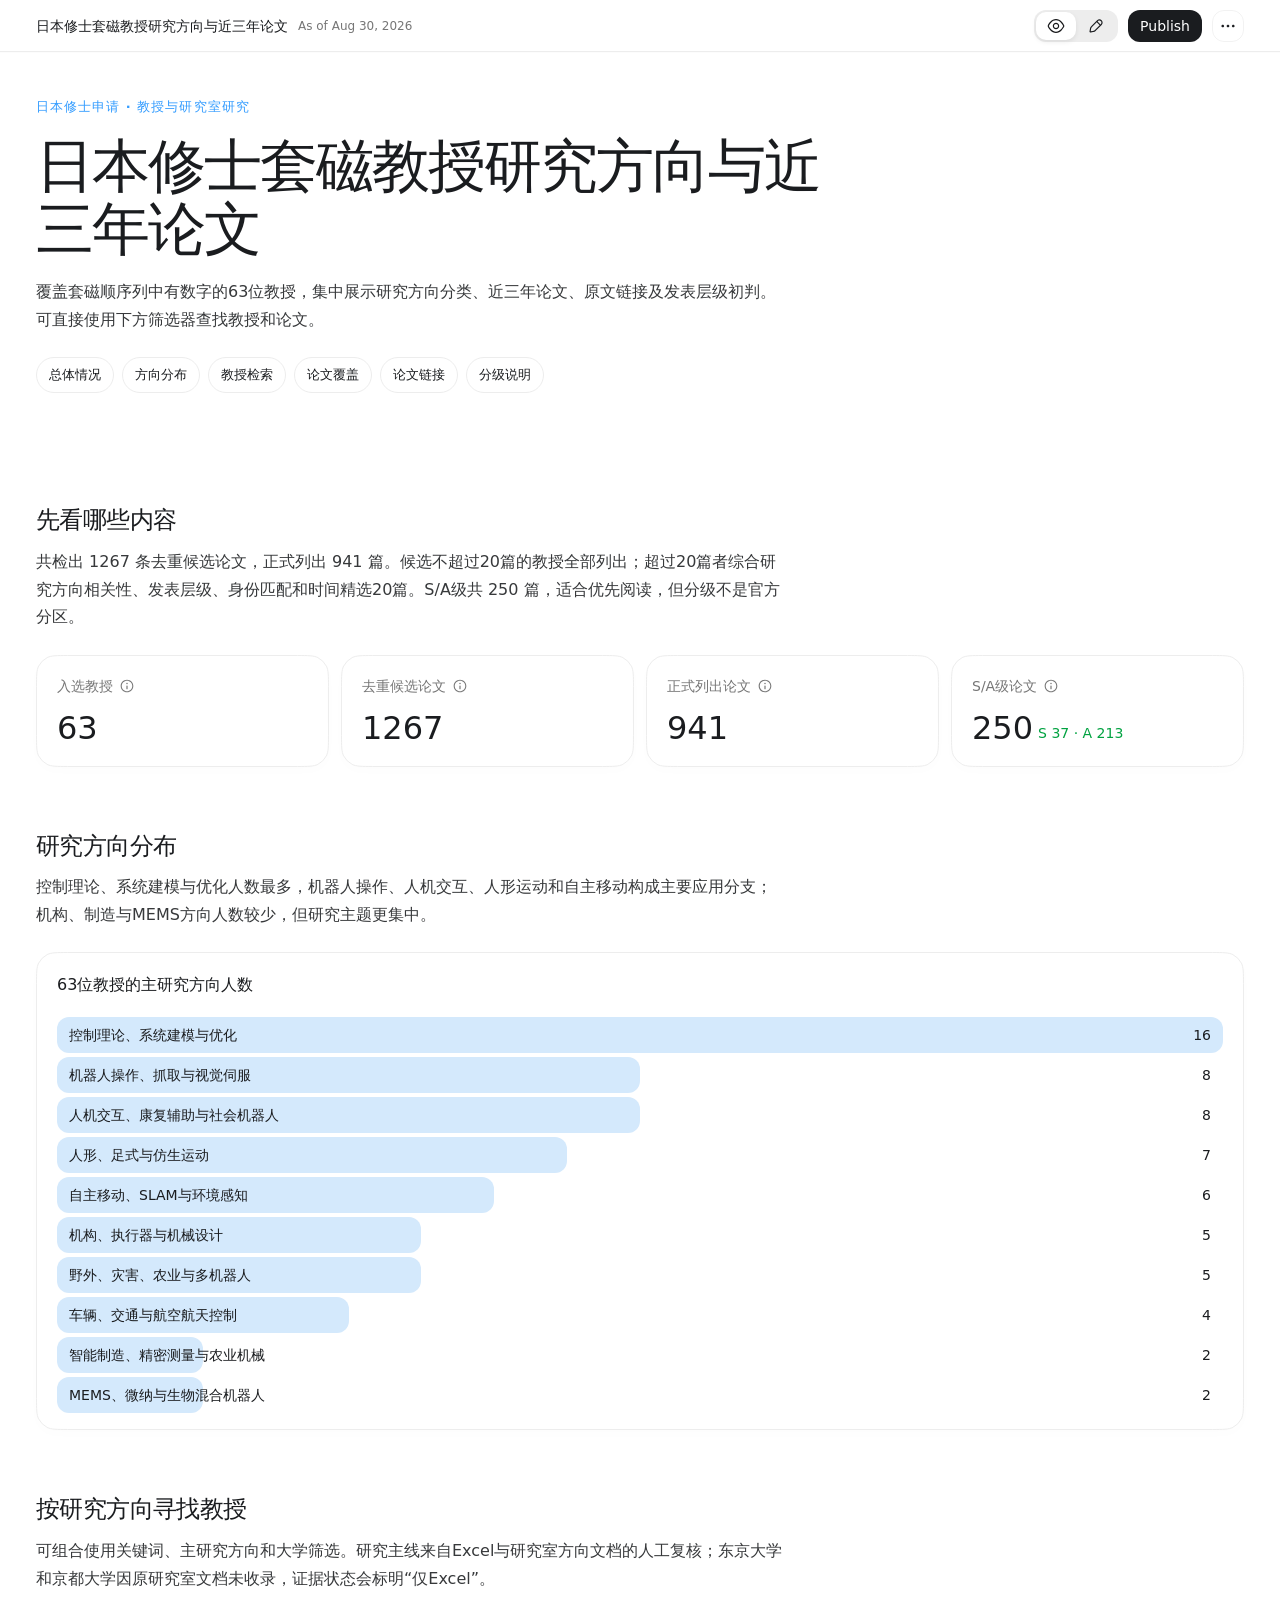
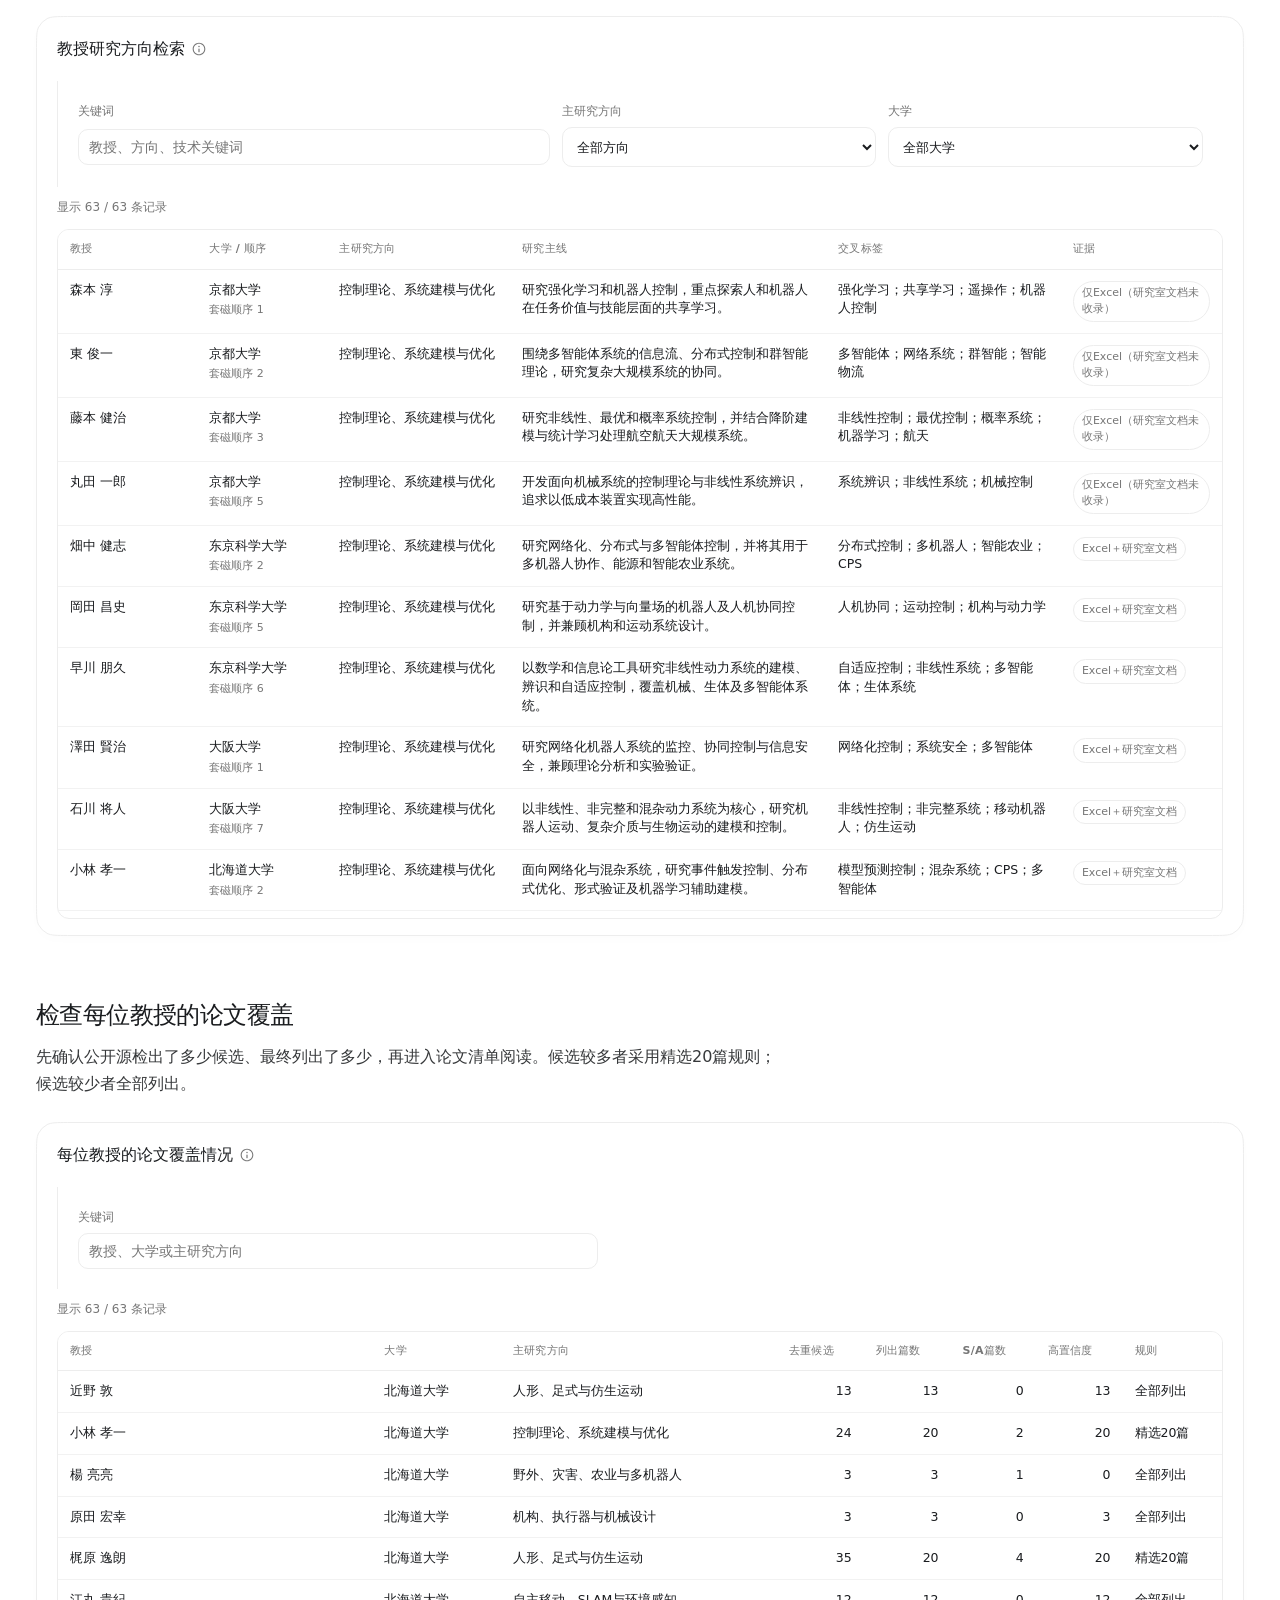
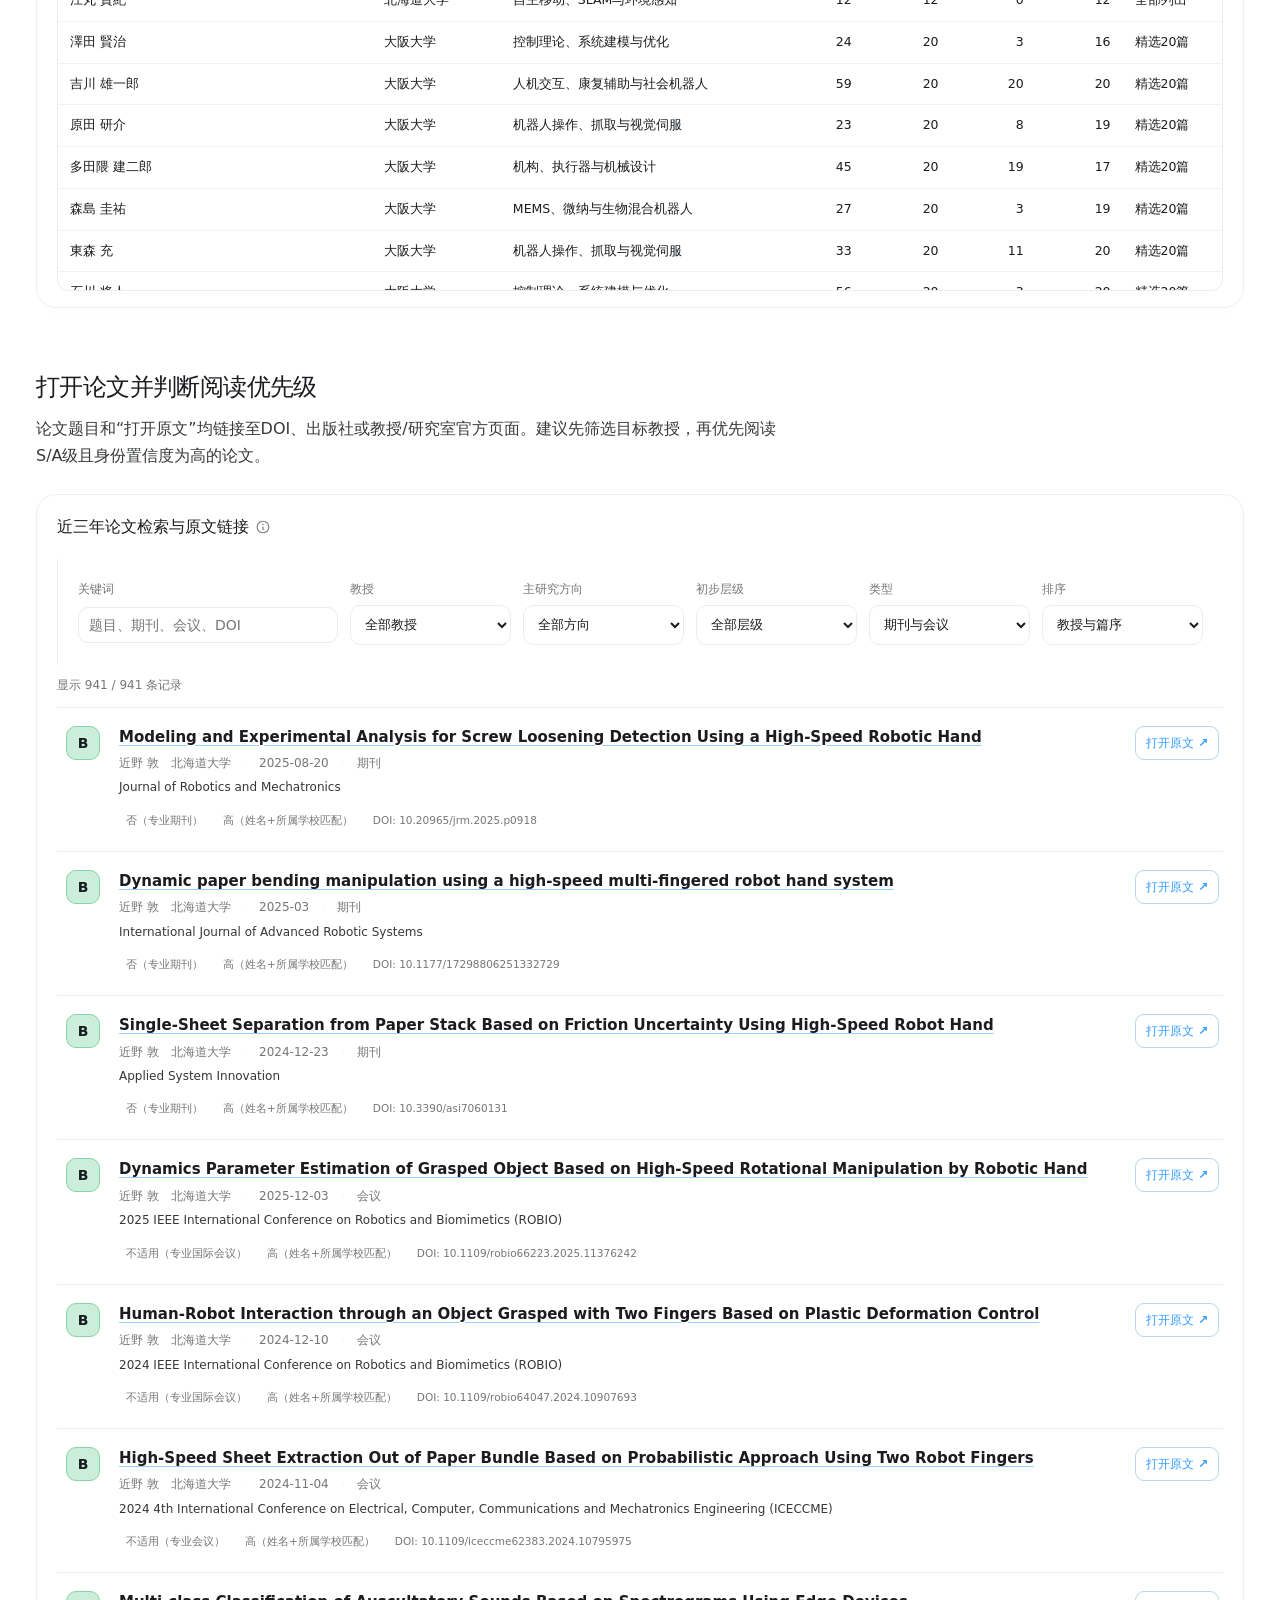
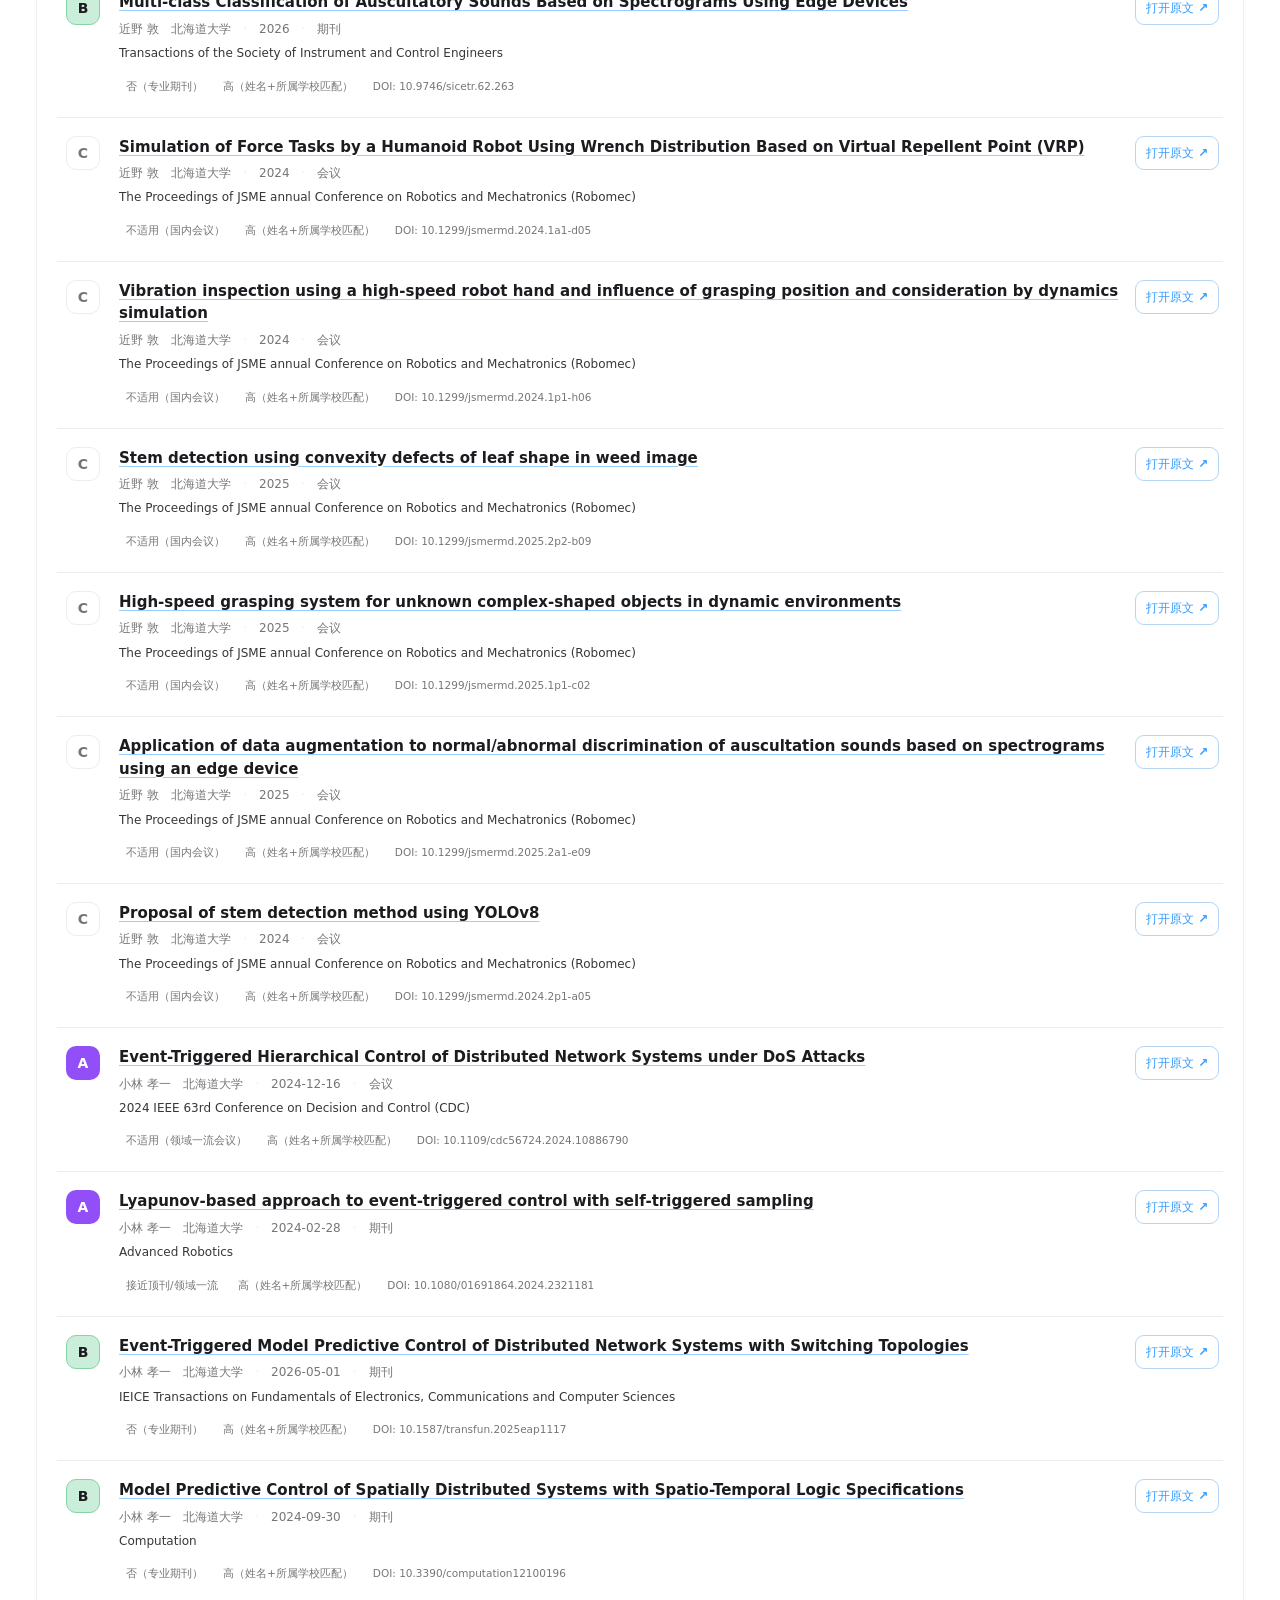
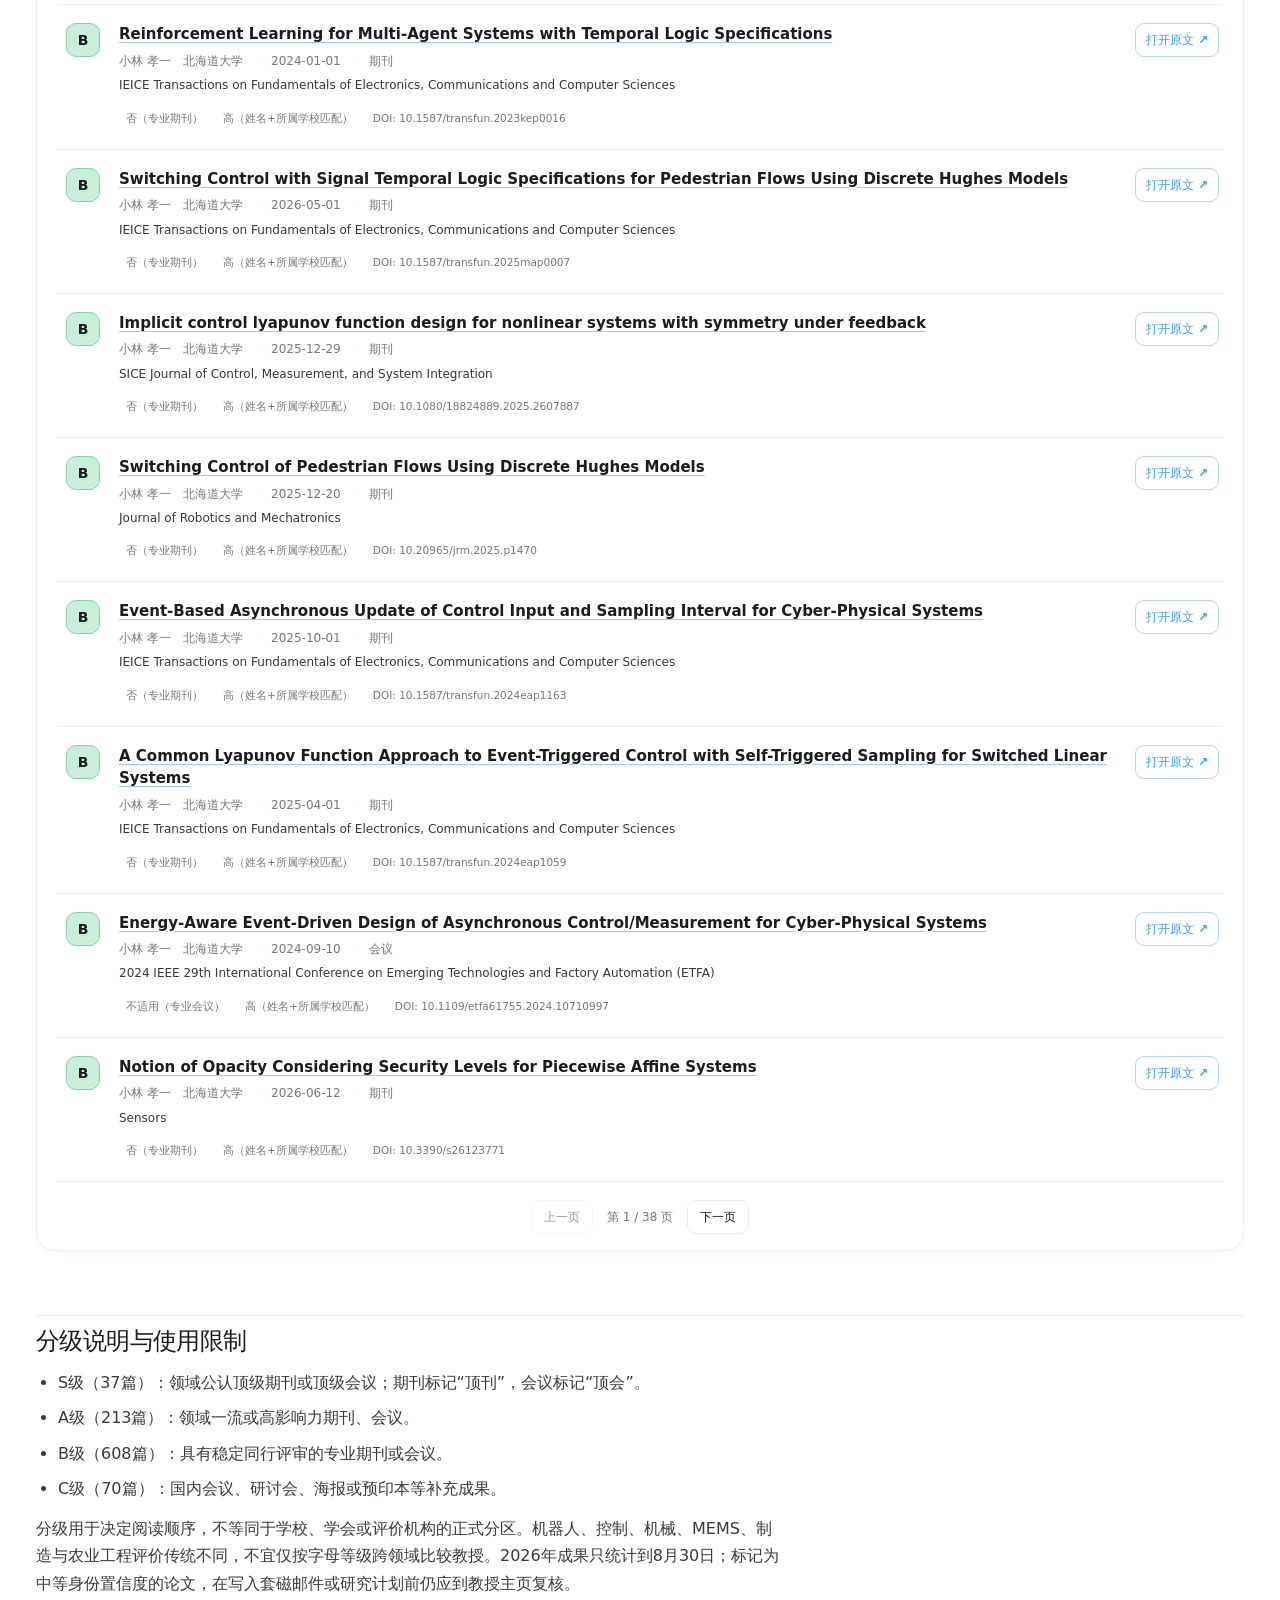
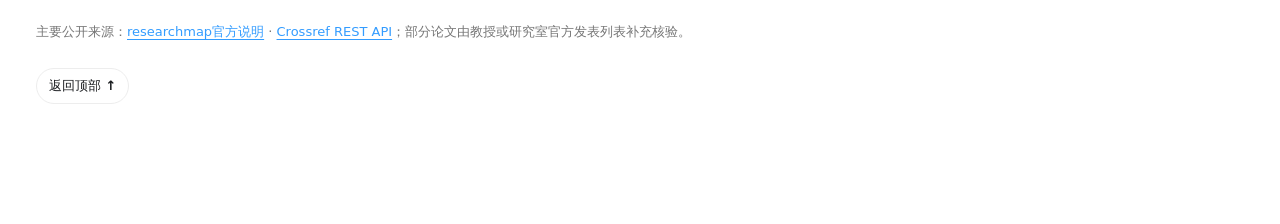
==== site/index.html @ 0b1322d3 "Remove Ask ChatGPT from report top bar" ====
<!doctype html>
<html lang="en">
  <head>
    <meta charset="utf-8" />
    <meta name="viewport" content="width=device-width, initial-scale=1" />
    <meta name="color-scheme" content="light dark" />
    <title>Data app</title>
    <script type="module" crossorigin>var e=Object.create,t=Object.defineProperty,n=Object.getOwnPropertyDescriptor,r=Object.getOwnPropertyNames,i=Object.getPrototypeOf,a=Object.prototype.hasOwnProperty,o=(e,t)=>()=>(t||(e((t={exports:{}}).exports,t),e=null),t.exports),s=(e,n)=>{let r={};for(var i in e)t(r,i,{get:e[i],enumerable:!0});return n||t(r,Symbol.toStringTag,{value:`Module`}),r},c=(e,i,o,s)=>{if(i&&typeof i==`object`||typeof i==`function`)for(var c=r(i),l=0,u=c.length,d;l<u;l++)d=c[l],!a.call(e,d)&&d!==o&&t(e,d,{get:(e=>i[e]).bind(null,d),enumerable:!(s=n(i,d))||s.enumerable});return e},l=(n,r,a)=>(a=n==null?{}:e(i(n)),c(r||!n||!n.__esModule?t(a,`default`,{value:n,enumerable:!0}):a,n));(function(){let e=document.createElement(`link`).relList;if(e&&e.supports&&e.supports(`modulepreload`))return;for(let e of document.querySelectorAll(`link[rel="modulepreload"]`))n(e);new MutationObserver(e=>{for(let t of e)if(t.type===`childList`)for(let e of t.addedNodes)e.tagName===`LINK`&&e.rel===`modulepreload`&&n(e)}).observe(document,{childList:!0,subtree:!0});function t(e){let t={};return e.integrity&&(t.integrity=e.integrity),e.referrerPolicy&&(t.referrerPolicy=e.referrerPolicy),e.crossOrigin===`use-credentials`?t.credentials=`include`:e.crossOrigin===`anonymous`?t.credentials=`omit`:t.credentials=`same-origin`,t}function n(e){if(e.ep)return;e.ep=!0;let n=t(e);fetch(e.href,n)}})();var u=o((e=>{var t=Symbol.for(`react.transitional.element`),n=Symbol.for(`react.portal`),r=Symbol.for(`react.fragment`),i=Symbol.for(`react.strict_mode`),a=Symbol.for(`react.profiler`),o=Symbol.for(`react.consumer`),s=Symbol.for(`react.context`),c=Symbol.for(`react.forward_ref`),l=Symbol.for(`react.suspense`),u=Symbol.for(`react.memo`),d=Symbol.for(`react.lazy`),f=Symbol.for(`react.activity`),p=Symbol.iterator;function m(e){return typeof e!=`object`||!e?null:(e=p&&e[p]||e[`@@iterator`],typeof e==`function`?e:null)}var h={isMounted:function(){return!1},enqueueForceUpdate:function(){},enqueueReplaceState:function(){},enqueueSetState:function(){}},g=Object.assign,_={};function v(e,t,n){this.props=e,this.context=t,this.refs=_,this.updater=n||h}v.prototype.isReactComponent={},v.prototype.setState=function(e,t){if(typeof e!=`object`&&typeof e!=`function`&&e!=null)throw Error(`takes an object of state variables to update or a function which returns an object of state variables.`);this.updater.enqueueSetState(this,e,t,`setState`)},v.prototype.forceUpdate=function(e){this.updater.enqueueForceUpdate(this,e,`forceUpdate`)};function y(){}y.prototype=v.prototype;function b(e,t,n){this.props=e,this.context=t,this.refs=_,this.updater=n||h}var x=b.prototype=new y;x.constructor=b,g(x,v.prototype),x.isPureReactComponent=!0;var S=Array.isArray;function C(){}var w={H:null,A:null,T:null,S:null},T=Object.prototype.hasOwnProperty;function E(e,n,r){var i=r.ref;return{$$typeof:t,type:e,key:n,ref:i===void 0?null:i,props:r}}function D(e,t){return E(e.type,t,e.props)}function O(e){return typeof e==`object`&&!!e&&e.$$typeof===t}function k(e){var t={"=":`=0`,":":`=2`};return`$`+e.replace(/[=:]/g,function(e){return t[e]})}var A=/\/+/g;function j(e,t){return typeof e==`object`&&e&&e.key!=null?k(``+e.key):t.toString(36)}function M(e){switch(e.status){case`fulfilled`:return e.value;case`rejected`:throw e.reason;default:switch(typeof e.status==`string`?e.then(C,C):(e.status=`pending`,e.then(function(t){e.status===`pending`&&(e.status=`fulfilled`,e.value=t)},function(t){e.status===`pending`&&(e.status=`rejected`,e.reason=t)})),e.status){case`fulfilled`:return e.value;case`rejected`:throw e.reason}}throw e}function N(e,r,i,a,o){var s=typeof e;(s===`undefined`||s===`boolean`)&&(e=null);var c=!1;if(e===null)c=!0;else switch(s){case`bigint`:case`string`:case`number`:c=!0;break;case`object`:switch(e.$$typeof){case t:case n:c=!0;break;case d:return c=e._init,N(c(e._payload),r,i,a,o)}}if(c)return o=o(e),c=a===``?`.`+j(e,0):a,S(o)?(i=``,c!=null&&(i=c.replace(A,`$&/`)+`/`),N(o,r,i,``,function(e){return e})):o!=null&&(O(o)&&(o=D(o,i+(o.key==null||e&&e.key===o.key?``:(``+o.key).replace(A,`$&/`)+`/`)+c)),r.push(o)),1;c=0;var l=a===``?`.`:a+`:`;if(S(e))for(var u=0;u<e.length;u++)a=e[u],s=l+j(a,u),c+=N(a,r,i,s,o);else if(u=m(e),typeof u==`function`)for(e=u.call(e),u=0;!(a=e.next()).done;)a=a.value,s=l+j(a,u++),c+=N(a,r,i,s,o);else if(s===`object`){if(typeof e.then==`function`)return N(M(e),r,i,a,o);throw r=String(e),Error(`Objects are not valid as a React child (found: `+(r===`[object Object]`?`object with keys {`+Object.keys(e).join(`, `)+`}`:r)+`). If you meant to render a collection of children, use an array instead.`)}return c}function P(e,t,n){if(e==null)return e;var r=[],i=0;return N(e,r,``,``,function(e){return t.call(n,e,i++)}),r}function F(e){if(e._status===-1){var t=e._result;t=t(),t.then(function(t){(e._status===0||e._status===-1)&&(e._status=1,e._result=t)},function(t){(e._status===0||e._status===-1)&&(e._status=2,e._result=t)}),e._status===-1&&(e._status=0,e._result=t)}if(e._status===1)return e._result.default;throw e._result}var I=typeof reportError==`function`?reportError:function(e){if(typeof window==`object`&&typeof window.ErrorEvent==`function`){var t=new window.ErrorEvent(`error`,{bubbles:!0,cancelable:!0,message:typeof e==`object`&&e&&typeof e.message==`string`?String(e.message):String(e),error:e});if(!window.dispatchEvent(t))return}else if(typeof process==`object`&&typeof process.emit==`function`){process.emit(`uncaughtException`,e);return}console.error(e)},L={map:P,forEach:function(e,t,n){P(e,function(){t.apply(this,arguments)},n)},count:function(e){var t=0;return P(e,function(){t++}),t},toArray:function(e){return P(e,function(e){return e})||[]},only:function(e){if(!O(e))throw Error(`React.Children.only expected to receive a single React element child.`);return e}};e.Activity=f,e.Children=L,e.Component=v,e.Fragment=r,e.Profiler=a,e.PureComponent=b,e.StrictMode=i,e.Suspense=l,e.__CLIENT_INTERNALS_DO_NOT_USE_OR_WARN_USERS_THEY_CANNOT_UPGRADE=w,e.__COMPILER_RUNTIME={__proto__:null,c:function(e){return w.H.useMemoCache(e)}},e.cache=function(e){return function(){return e.apply(null,arguments)}},e.cacheSignal=function(){return null},e.cloneElement=function(e,t,n){if(e==null)throw Error(`The argument must be a React element, but you passed `+e+`.`);var r=g({},e.props),i=e.key;if(t!=null)for(a in t.key!==void 0&&(i=``+t.key),t)!T.call(t,a)||a===`key`||a===`__self`||a===`__source`||a===`ref`&&t.ref===void 0||(r[a]=t[a]);var a=arguments.length-2;if(a===1)r.children=n;else if(1<a){for(var o=Array(a),s=0;s<a;s++)o[s]=arguments[s+2];r.children=o}return E(e.type,i,r)},e.createContext=function(e){return e={$$typeof:s,_currentValue:e,_currentValue2:e,_threadCount:0,Provider:null,Consumer:null},e.Provider=e,e.Consumer={$$typeof:o,_context:e},e},e.createElement=function(e,t,n){var r,i={},a=null;if(t!=null)for(r in t.key!==void 0&&(a=``+t.key),t)T.call(t,r)&&r!==`key`&&r!==`__self`&&r!==`__source`&&(i[r]=t[r]);var o=arguments.length-2;if(o===1)i.children=n;else if(1<o){for(var s=Array(o),c=0;c<o;c++)s[c]=arguments[c+2];i.children=s}if(e&&e.defaultProps)for(r in o=e.defaultProps,o)i[r]===void 0&&(i[r]=o[r]);return E(e,a,i)},e.createRef=function(){return{current:null}},e.forwardRef=function(e){return{$$typeof:c,render:e}},e.isValidElement=O,e.lazy=function(e){return{$$typeof:d,_payload:{_status:-1,_result:e},_init:F}},e.memo=function(e,t){return{$$typeof:u,type:e,compare:t===void 0?null:t}},e.startTransition=function(e){var t=w.T,n={};w.T=n;try{var r=e(),i=w.S;i!==null&&i(n,r),typeof r==`object`&&r&&typeof r.then==`function`&&r.then(C,I)}catch(e){I(e)}finally{t!==null&&n.types!==null&&(t.types=n.types),w.T=t}},e.unstable_useCacheRefresh=function(){return w.H.useCacheRefresh()},e.use=function(e){return w.H.use(e)},e.useActionState=function(e,t,n){return w.H.useActionState(e,t,n)},e.useCallback=function(e,t){return w.H.useCallback(e,t)},e.useContext=function(e){return w.H.useContext(e)},e.useDebugValue=function(){},e.useDeferredValue=function(e,t){return w.H.useDeferredValue(e,t)},e.useEffect=function(e,t){return w.H.useEffect(e,t)},e.useEffectEvent=function(e){return w.H.useEffectEvent(e)},e.useId=function(){return w.H.useId()},e.useImperativeHandle=function(e,t,n){return w.H.useImperativeHandle(e,t,n)},e.useInsertionEffect=function(e,t){return w.H.useInsertionEffect(e,t)},e.useLayoutEffect=function(e,t){return w.H.useLayoutEffect(e,t)},e.useMemo=function(e,t){return w.H.useMemo(e,t)},e.useOptimistic=function(e,t){return w.H.useOptimistic(e,t)},e.useReducer=function(e,t,n){return w.H.useReducer(e,t,n)},e.useRef=function(e){return w.H.useRef(e)},e.useState=function(e){return w.H.useState(e)},e.useSyncExternalStore=function(e,t,n){return w.H.useSyncExternalStore(e,t,n)},e.useTransition=function(){return w.H.useTransition()},e.version=`19.2.8`})),d=o(((e,t)=>{t.exports=u()})),f=o((e=>{function t(e,t){var n=e.length;e.push(t);a:for(;0<n;){var r=n-1>>>1,a=e[r];if(0<i(a,t))e[r]=t,e[n]=a,n=r;else break a}}function n(e){return e.length===0?null:e[0]}function r(e){if(e.length===0)return null;var t=e[0],n=e.pop();if(n!==t){e[0]=n;a:for(var r=0,a=e.length,o=a>>>1;r<o;){var s=2*(r+1)-1,c=e[s],l=s+1,u=e[l];if(0>i(c,n))l<a&&0>i(u,c)?(e[r]=u,e[l]=n,r=l):(e[r]=c,e[s]=n,r=s);else if(l<a&&0>i(u,n))e[r]=u,e[l]=n,r=l;else break a}}return t}function i(e,t){var n=e.sortIndex-t.sortIndex;return n===0?e.id-t.id:n}if(e.unstable_now=void 0,typeof performance==`object`&&typeof performance.now==`function`){var a=performance;e.unstable_now=function(){return a.now()}}else{var o=Date,s=o.now();e.unstable_now=function(){return o.now()-s}}var c=[],l=[],u=1,d=null,f=3,p=!1,m=!1,h=!1,g=!1,_=typeof setTimeout==`function`?setTimeout:null,v=typeof clearTimeout==`function`?clearTimeout:null,y=typeof setImmediate<`u`?setImmediate:null;function b(e){for(var i=n(l);i!==null;){if(i.callback===null)r(l);else if(i.startTime<=e)r(l),i.sortIndex=i.expirationTime,t(c,i);else break;i=n(l)}}function x(e){if(h=!1,b(e),!m)if(n(c)!==null)m=!0,S||(S=!0,O());else{var t=n(l);t!==null&&j(x,t.startTime-e)}}var S=!1,C=-1,w=5,T=-1;function E(){return g?!0:!(e.unstable_now()-T<w)}function D(){if(g=!1,S){var t=e.unstable_now();T=t;var i=!0;try{a:{m=!1,h&&(h=!1,v(C),C=-1),p=!0;var a=f;try{b:{for(b(t),d=n(c);d!==null&&!(d.expirationTime>t&&E());){var o=d.callback;if(typeof o==`function`){d.callback=null,f=d.priorityLevel;var s=o(d.expirationTime<=t);if(t=e.unstable_now(),typeof s==`function`){d.callback=s,b(t),i=!0;break b}d===n(c)&&r(c),b(t)}else r(c);d=n(c)}if(d!==null)i=!0;else{var u=n(l);u!==null&&j(x,u.startTime-t),i=!1}}break a}finally{d=null,f=a,p=!1}i=void 0}}finally{i?O():S=!1}}}var O;if(typeof y==`function`)O=function(){y(D)};else if(typeof MessageChannel<`u`){var k=new MessageChannel,A=k.port2;k.port1.onmessage=D,O=function(){A.postMessage(null)}}else O=function(){_(D,0)};function j(t,n){C=_(function(){t(e.unstable_now())},n)}e.unstable_IdlePriority=5,e.unstable_ImmediatePriority=1,e.unstable_LowPriority=4,e.unstable_NormalPriority=3,e.unstable_Profiling=null,e.unstable_UserBlockingPriority=2,e.unstable_cancelCallback=function(e){e.callback=null},e.unstable_forceFrameRate=function(e){0>e||125<e?console.error(`forceFrameRate takes a positive int between 0 and 125, forcing frame rates higher than 125 fps is not supported`):w=0<e?Math.floor(1e3/e):5},e.unstable_getCurrentPriorityLevel=function(){return f},e.unstable_next=function(e){switch(f){case 1:case 2:case 3:var t=3;break;default:t=f}var n=f;f=t;try{return e()}finally{f=n}},e.unstable_requestPaint=function(){g=!0},e.unstable_runWithPriority=function(e,t){switch(e){case 1:case 2:case 3:case 4:case 5:break;default:e=3}var n=f;f=e;try{return t()}finally{f=n}},e.unstable_scheduleCallback=function(r,i,a){var o=e.unstable_now();switch(typeof a==`object`&&a?(a=a.delay,a=typeof a==`number`&&0<a?o+a:o):a=o,r){case 1:var s=-1;break;case 2:s=250;break;case 5:s=1073741823;break;case 4:s=1e4;break;default:s=5e3}return s=a+s,r={id:u++,callback:i,priorityLevel:r,startTime:a,expirationTime:s,sortIndex:-1},a>o?(r.sortIndex=a,t(l,r),n(c)===null&&r===n(l)&&(h?(v(C),C=-1):h=!0,j(x,a-o))):(r.sortIndex=s,t(c,r),m||p||(m=!0,S||(S=!0,O()))),r},e.unstable_shouldYield=E,e.unstable_wrapCallback=function(e){var t=f;return function(){var n=f;f=t;try{return e.apply(this,arguments)}finally{f=n}}}})),p=o(((e,t)=>{t.exports=f()})),m=o((e=>{var t=d();function n(e){var t=`https://react.dev/errors/`+e;if(1<arguments.length){t+=`?args[]=`+encodeURIComponent(arguments[1]);for(var n=2;n<arguments.length;n++)t+=`&args[]=`+encodeURIComponent(arguments[n])}return`Minified React error #`+e+`; visit `+t+` for the full message or use the non-minified dev environment for full errors and additional helpful warnings.`}function r(){}var i={d:{f:r,r:function(){throw Error(n(522))},D:r,C:r,L:r,m:r,X:r,S:r,M:r},p:0,findDOMNode:null},a=Symbol.for(`react.portal`);function o(e,t,n){var r=3<arguments.length&&arguments[3]!==void 0?arguments[3]:null;return{$$typeof:a,key:r==null?null:``+r,children:e,containerInfo:t,implementation:n}}var s=t.__CLIENT_INTERNALS_DO_NOT_USE_OR_WARN_USERS_THEY_CANNOT_UPGRADE;function c(e,t){if(e===`font`)return``;if(typeof t==`string`)return t===`use-credentials`?t:``}e.__DOM_INTERNALS_DO_NOT_USE_OR_WARN_USERS_THEY_CANNOT_UPGRADE=i,e.createPortal=function(e,t){var r=2<arguments.length&&arguments[2]!==void 0?arguments[2]:null;if(!t||t.nodeType!==1&&t.nodeType!==9&&t.nodeType!==11)throw Error(n(299));return o(e,t,null,r)},e.flushSync=function(e){var t=s.T,n=i.p;try{if(s.T=null,i.p=2,e)return e()}finally{s.T=t,i.p=n,i.d.f()}},e.preconnect=function(e,t){typeof e==`string`&&(t?(t=t.crossOrigin,t=typeof t==`string`?t===`use-credentials`?t:``:void 0):t=null,i.d.C(e,t))},e.prefetchDNS=function(e){typeof e==`string`&&i.d.D(e)},e.preinit=function(e,t){if(typeof e==`string`&&t&&typeof t.as==`string`){var n=t.as,r=c(n,t.crossOrigin),a=typeof t.integrity==`string`?t.integrity:void 0,o=typeof t.fetchPriority==`string`?t.fetchPriority:void 0;n===`style`?i.d.S(e,typeof t.precedence==`string`?t.precedence:void 0,{crossOrigin:r,integrity:a,fetchPriority:o}):n===`script`&&i.d.X(e,{crossOrigin:r,integrity:a,fetchPriority:o,nonce:typeof t.nonce==`string`?t.nonce:void 0})}},e.preinitModule=function(e,t){if(typeof e==`string`)if(typeof t==`object`&&t){if(t.as==null||t.as===`script`){var n=c(t.as,t.crossOrigin);i.d.M(e,{crossOrigin:n,integrity:typeof t.integrity==`string`?t.integrity:void 0,nonce:typeof t.nonce==`string`?t.nonce:void 0})}}else t??i.d.M(e)},e.preload=function(e,t){if(typeof e==`string`&&typeof t==`object`&&t&&typeof t.as==`string`){var n=t.as,r=c(n,t.crossOrigin);i.d.L(e,n,{crossOrigin:r,integrity:typeof t.integrity==`string`?t.integrity:void 0,nonce:typeof t.nonce==`string`?t.nonce:void 0,type:typeof t.type==`string`?t.type:void 0,fetchPriority:typeof t.fetchPriority==`string`?t.fetchPriority:void 0,referrerPolicy:typeof t.referrerPolicy==`string`?t.referrerPolicy:void 0,imageSrcSet:typeof t.imageSrcSet==`string`?t.imageSrcSet:void 0,imageSizes:typeof t.imageSizes==`string`?t.imageSizes:void 0,media:typeof t.media==`string`?t.media:void 0})}},e.preloadModule=function(e,t){if(typeof e==`string`)if(t){var n=c(t.as,t.crossOrigin);i.d.m(e,{as:typeof t.as==`string`&&t.as!==`script`?t.as:void 0,crossOrigin:n,integrity:typeof t.integrity==`string`?t.integrity:void 0})}else i.d.m(e)},e.requestFormReset=function(e){i.d.r(e)},e.unstable_batchedUpdates=function(e,t){return e(t)},e.useFormState=function(e,t,n){return s.H.useFormState(e,t,n)},e.useFormStatus=function(){return s.H.useHostTransitionStatus()},e.version=`19.2.8`})),h=o(((e,t)=>{function n(){if(!(typeof __REACT_DEVTOOLS_GLOBAL_HOOK__>`u`||typeof __REACT_DEVTOOLS_GLOBAL_HOOK__.checkDCE!=`function`))try{__REACT_DEVTOOLS_GLOBAL_HOOK__.checkDCE(n)}catch(e){console.error(e)}}n(),t.exports=m()})),g=o((e=>{var t=p(),n=d(),r=h();function i(e){var t=`https://react.dev/errors/`+e;if(1<arguments.length){t+=`?args[]=`+encodeURIComponent(arguments[1]);for(var n=2;n<arguments.length;n++)t+=`&args[]=`+encodeURIComponent(arguments[n])}return`Minified React error #`+e+`; visit `+t+` for the full message or use the non-minified dev environment for full errors and additional helpful warnings.`}function a(e){return!(!e||e.nodeType!==1&&e.nodeType!==9&&e.nodeType!==11)}function o(e){var t=e,n=e;if(e.alternate)for(;t.return;)t=t.return;else{e=t;do t=e,t.flags&4098&&(n=t.return),e=t.return;while(e)}return t.tag===3?n:null}function s(e){if(e.tag===13){var t=e.memoizedState;if(t===null&&(e=e.alternate,e!==null&&(t=e.memoizedState)),t!==null)return t.dehydrated}return null}function c(e){if(e.tag===31){var t=e.memoizedState;if(t===null&&(e=e.alternate,e!==null&&(t=e.memoizedState)),t!==null)return t.dehydrated}return null}function l(e){if(o(e)!==e)throw Error(i(188))}function u(e){var t=e.alternate;if(!t){if(t=o(e),t===null)throw Error(i(188));return t===e?e:null}for(var n=e,r=t;;){var a=n.return;if(a===null)break;var s=a.alternate;if(s===null){if(r=a.return,r!==null){n=r;continue}break}if(a.child===s.child){for(s=a.child;s;){if(s===n)return l(a),e;if(s===r)return l(a),t;s=s.sibling}throw Error(i(188))}if(n.return!==r.return)n=a,r=s;else{for(var c=!1,u=a.child;u;){if(u===n){c=!0,n=a,r=s;break}if(u===r){c=!0,r=a,n=s;break}u=u.sibling}if(!c){for(u=s.child;u;){if(u===n){c=!0,n=s,r=a;break}if(u===r){c=!0,r=s,n=a;break}u=u.sibling}if(!c)throw Error(i(189))}}if(n.alternate!==r)throw Error(i(190))}if(n.tag!==3)throw Error(i(188));return n.stateNode.current===n?e:t}function f(e){var t=e.tag;if(t===5||t===26||t===27||t===6)return e;for(e=e.child;e!==null;){if(t=f(e),t!==null)return t;e=e.sibling}return null}var m=Object.assign,g=Symbol.for(`react.element`),_=Symbol.for(`react.transitional.element`),v=Symbol.for(`react.portal`),y=Symbol.for(`react.fragment`),b=Symbol.for(`react.strict_mode`),x=Symbol.for(`react.profiler`),S=Symbol.for(`react.consumer`),C=Symbol.for(`react.context`),w=Symbol.for(`react.forward_ref`),T=Symbol.for(`react.suspense`),E=Symbol.for(`react.suspense_list`),D=Symbol.for(`react.memo`),O=Symbol.for(`react.lazy`),k=Symbol.for(`react.activity`),A=Symbol.for(`react.memo_cache_sentinel`),j=Symbol.iterator;function M(e){return typeof e!=`object`||!e?null:(e=j&&e[j]||e[`@@iterator`],typeof e==`function`?e:null)}var N=Symbol.for(`react.client.reference`);function P(e){if(e==null)return null;if(typeof e==`function`)return e.$$typeof===N?null:e.displayName||e.name||null;if(typeof e==`string`)return e;switch(e){case y:return`Fragment`;case x:return`Profiler`;case b:return`StrictMode`;case T:return`Suspense`;case E:return`SuspenseList`;case k:return`Activity`}if(typeof e==`object`)switch(e.$$typeof){case v:return`Portal`;case C:return e.displayName||`Context`;case S:return(e._context.displayName||`Context`)+`.Consumer`;case w:var t=e.render;return e=e.displayName,e||=(e=t.displayName||t.name||``,e===``?`ForwardRef`:`ForwardRef(`+e+`)`),e;case D:return t=e.displayName||null,t===null?P(e.type)||`Memo`:t;case O:t=e._payload,e=e._init;try{return P(e(t))}catch{}}return null}var F=Array.isArray,I=n.__CLIENT_INTERNALS_DO_NOT_USE_OR_WARN_USERS_THEY_CANNOT_UPGRADE,L=r.__DOM_INTERNALS_DO_NOT_USE_OR_WARN_USERS_THEY_CANNOT_UPGRADE,R={pending:!1,data:null,method:null,action:null},ee=[],te=-1;function ne(e){return{current:e}}function z(e){0>te||(e.current=ee[te],ee[te]=null,te--)}function B(e,t){te++,ee[te]=e.current,e.current=t}var re=ne(null),ie=ne(null),ae=ne(null),oe=ne(null);function se(e,t){switch(B(ae,t),B(ie,e),B(re,null),t.nodeType){case 9:case 11:e=(e=t.documentElement)&&(e=e.namespaceURI)?Yd(e):0;break;default:if(e=t.tagName,t=t.namespaceURI)t=Yd(t),e=Xd(t,e);else switch(e){case`svg`:e=1;break;case`math`:e=2;break;default:e=0}}z(re),B(re,e)}function ce(){z(re),z(ie),z(ae)}function le(e){e.memoizedState!==null&&B(oe,e);var t=re.current,n=Xd(t,e.type);t!==n&&(B(ie,e),B(re,n))}function ue(e){ie.current===e&&(z(re),z(ie)),oe.current===e&&(z(oe),op._currentValue=R)}var de,fe;function pe(e){if(de===void 0)try{throw Error()}catch(e){var t=e.stack.trim().match(/\n( *(at )?)/);de=t&&t[1]||``,fe=-1<e.stack.indexOf(`
    at`)?` (<anonymous>)`:-1<e.stack.indexOf(`@`)?`@unknown:0:0`:``}return`
`+de+e+fe}var me=!1;function he(e,t){if(!e||me)return``;me=!0;var n=Error.prepareStackTrace;Error.prepareStackTrace=void 0;try{var r={DetermineComponentFrameRoot:function(){try{if(t){var n=function(){throw Error()};if(Object.defineProperty(n.prototype,"props",{set:function(){throw Error()}}),typeof Reflect==`object`&&Reflect.construct){try{Reflect.construct(n,[])}catch(e){var r=e}Reflect.construct(e,[],n)}else{try{n.call()}catch(e){r=e}e.call(n.prototype)}}else{try{throw Error()}catch(e){r=e}(n=e())&&typeof n.catch==`function`&&n.catch(function(){})}}catch(e){if(e&&r&&typeof e.stack==`string`)return[e.stack,r.stack]}return[null,null]}};r.DetermineComponentFrameRoot.displayName=`DetermineComponentFrameRoot`;var i=Object.getOwnPropertyDescriptor(r.DetermineComponentFrameRoot,`name`);i&&i.configurable&&Object.defineProperty(r.DetermineComponentFrameRoot,"name",{value:`DetermineComponentFrameRoot`});var a=r.DetermineComponentFrameRoot(),o=a[0],s=a[1];if(o&&s){var c=o.split(`
`),l=s.split(`
`);for(i=r=0;r<c.length&&!c[r].includes(`DetermineComponentFrameRoot`);)r++;for(;i<l.length&&!l[i].includes(`DetermineComponentFrameRoot`);)i++;if(r===c.length||i===l.length)for(r=c.length-1,i=l.length-1;1<=r&&0<=i&&c[r]!==l[i];)i--;for(;1<=r&&0<=i;r--,i--)if(c[r]!==l[i]){if(r!==1||i!==1)do if(r--,i--,0>i||c[r]!==l[i]){var u=`
`+c[r].replace(` at new `,` at `);return e.displayName&&u.includes(`<anonymous>`)&&(u=u.replace(`<anonymous>`,e.displayName)),u}while(1<=r&&0<=i);break}}}finally{me=!1,Error.prepareStackTrace=n}return(n=e?e.displayName||e.name:``)?pe(n):``}function ge(e,t){switch(e.tag){case 26:case 27:case 5:return pe(e.type);case 16:return pe(`Lazy`);case 13:return e.child!==t&&t!==null?pe(`Suspense Fallback`):pe(`Suspense`);case 19:return pe(`SuspenseList`);case 0:case 15:return he(e.type,!1);case 11:return he(e.type.render,!1);case 1:return he(e.type,!0);case 31:return pe(`Activity`);default:return``}}function _e(e){try{var t=``,n=null;do t+=ge(e,n),n=e,e=e.return;while(e);return t}catch(e){return`
Error generating stack: `+e.message+`
`+e.stack}}var ve=Object.prototype.hasOwnProperty,ye=t.unstable_scheduleCallback,be=t.unstable_cancelCallback,xe=t.unstable_shouldYield,Se=t.unstable_requestPaint,Ce=t.unstable_now,we=t.unstable_getCurrentPriorityLevel,Te=t.unstable_ImmediatePriority,Ee=t.unstable_UserBlockingPriority,De=t.unstable_NormalPriority,V=t.unstable_LowPriority,Oe=t.unstable_IdlePriority,ke=t.log,Ae=t.unstable_setDisableYieldValue,je=null,Me=null;function Ne(e){if(typeof ke==`function`&&Ae(e),Me&&typeof Me.setStrictMode==`function`)try{Me.setStrictMode(je,e)}catch{}}var Pe=Math.clz32?Math.clz32:Le,Fe=Math.log,Ie=Math.LN2;function Le(e){return e>>>=0,e===0?32:31-(Fe(e)/Ie|0)|0}var Re=256,ze=262144,Be=4194304;function Ve(e){var t=e&42;if(t!==0)return t;switch(e&-e){case 1:return 1;case 2:return 2;case 4:return 4;case 8:return 8;case 16:return 16;case 32:return 32;case 64:return 64;case 128:return 128;case 256:case 512:case 1024:case 2048:case 4096:case 8192:case 16384:case 32768:case 65536:case 131072:return e&261888;case 262144:case 524288:case 1048576:case 2097152:return e&3932160;case 4194304:case 8388608:case 16777216:case 33554432:return e&62914560;case 67108864:return 67108864;case 134217728:return 134217728;case 268435456:return 268435456;case 536870912:return 536870912;case 1073741824:return 0;default:return e}}function He(e,t,n){var r=e.pendingLanes;if(r===0)return 0;var i=0,a=e.suspendedLanes,o=e.pingedLanes;e=e.warmLanes;var s=r&134217727;return s===0?(s=r&~a,s===0?o===0?n||(n=r&~e,n!==0&&(i=Ve(n))):i=Ve(o):i=Ve(s)):(r=s&~a,r===0?(o&=s,o===0?n||(n=s&~e,n!==0&&(i=Ve(n))):i=Ve(o)):i=Ve(r)),i===0?0:t!==0&&t!==i&&(t&a)===0&&(a=i&-i,n=t&-t,a>=n||a===32&&n&4194048)?t:i}function Ue(e,t){return(e.pendingLanes&~(e.suspendedLanes&~e.pingedLanes)&t)===0}function We(e,t){switch(e){case 1:case 2:case 4:case 8:case 64:return t+250;case 16:case 32:case 128:case 256:case 512:case 1024:case 2048:case 4096:case 8192:case 16384:case 32768:case 65536:case 131072:case 262144:case 524288:case 1048576:case 2097152:return t+5e3;case 4194304:case 8388608:case 16777216:case 33554432:return-1;case 67108864:case 134217728:case 268435456:case 536870912:case 1073741824:return-1;default:return-1}}function Ge(){var e=Be;return Be<<=1,!(Be&62914560)&&(Be=4194304),e}function Ke(e){for(var t=[],n=0;31>n;n++)t.push(e);return t}function qe(e,t){e.pendingLanes|=t,t!==268435456&&(e.suspendedLanes=0,e.pingedLanes=0,e.warmLanes=0)}function Je(e,t,n,r,i,a){var o=e.pendingLanes;e.pendingLanes=n,e.suspendedLanes=0,e.pingedLanes=0,e.warmLanes=0,e.expiredLanes&=n,e.entangledLanes&=n,e.errorRecoveryDisabledLanes&=n,e.shellSuspendCounter=0;var s=e.entanglements,c=e.expirationTimes,l=e.hiddenUpdates;for(n=o&~n;0<n;){var u=31-Pe(n),d=1<<u;s[u]=0,c[u]=-1;var f=l[u];if(f!==null)for(l[u]=null,u=0;u<f.length;u++){var p=f[u];p!==null&&(p.lane&=-536870913)}n&=~d}r!==0&&Ye(e,r,0),a!==0&&i===0&&e.tag!==0&&(e.suspendedLanes|=a&~(o&~t))}function Ye(e,t,n){e.pendingLanes|=t,e.suspendedLanes&=~t;var r=31-Pe(t);e.entangledLanes|=t,e.entanglements[r]=e.entanglements[r]|1073741824|n&261930}function Xe(e,t){var n=e.entangledLanes|=t;for(e=e.entanglements;n;){var r=31-Pe(n),i=1<<r;i&t|e[r]&t&&(e[r]|=t),n&=~i}}function Ze(e,t){var n=t&-t;return n=n&42?1:Qe(n),(n&(e.suspendedLanes|t))===0?n:0}function Qe(e){switch(e){case 2:e=1;break;case 8:e=4;break;case 32:e=16;break;case 256:case 512:case 1024:case 2048:case 4096:case 8192:case 16384:case 32768:case 65536:case 131072:case 262144:case 524288:case 1048576:case 2097152:case 4194304:case 8388608:case 16777216:case 33554432:e=128;break;case 268435456:e=134217728;break;default:e=0}return e}function $e(e){return e&=-e,2<e?8<e?e&134217727?32:268435456:8:2}function et(){var e=L.p;return e===0?(e=window.event,e===void 0?32:Sp(e.type)):e}function tt(e,t){var n=L.p;try{return L.p=e,t()}finally{L.p=n}}var nt=Math.random().toString(36).slice(2),rt=`__reactFiber$`+nt,it=`__reactProps$`+nt,at=`__reactContainer$`+nt,ot=`__reactEvents$`+nt,st=`__reactListeners$`+nt,ct=`__reactHandles$`+nt,lt=`__reactResources$`+nt,ut=`__reactMarker$`+nt;function dt(e){delete e[rt],delete e[it],delete e[ot],delete e[st],delete e[ct]}function ft(e){var t=e[rt];if(t)return t;for(var n=e.parentNode;n;){if(t=n[at]||n[rt]){if(n=t.alternate,t.child!==null||n!==null&&n.child!==null)for(e=yf(e);e!==null;){if(n=e[rt])return n;e=yf(e)}return t}e=n,n=e.parentNode}return null}function pt(e){if(e=e[rt]||e[at]){var t=e.tag;if(t===5||t===6||t===13||t===31||t===26||t===27||t===3)return e}return null}function mt(e){var t=e.tag;if(t===5||t===26||t===27||t===6)return e.stateNode;throw Error(i(33))}function ht(e){var t=e[lt];return t||=e[lt]={hoistableStyles:new Map,hoistableScripts:new Map},t}function gt(e){e[ut]=!0}var _t=new Set,vt={};function yt(e,t){bt(e,t),bt(e+`Capture`,t)}function bt(e,t){for(vt[e]=t,e=0;e<t.length;e++)_t.add(t[e])}var xt=RegExp(`^[:A-Z_a-z\\u00C0-\\u00D6\\u00D8-\\u00F6\\u00F8-\\u02FF\\u0370-\\u037D\\u037F-\\u1FFF\\u200C-\\u200D\\u2070-\\u218F\\u2C00-\\u2FEF\\u3001-\\uD7FF\\uF900-\\uFDCF\\uFDF0-\\uFFFD][:A-Z_a-z\\u00C0-\\u00D6\\u00D8-\\u00F6\\u00F8-\\u02FF\\u0370-\\u037D\\u037F-\\u1FFF\\u200C-\\u200D\\u2070-\\u218F\\u2C00-\\u2FEF\\u3001-\\uD7FF\\uF900-\\uFDCF\\uFDF0-\\uFFFD\\-.0-9\\u00B7\\u0300-\\u036F\\u203F-\\u2040]*$`),St={},Ct={};function H(e){return ve.call(Ct,e)?!0:ve.call(St,e)?!1:xt.test(e)?Ct[e]=!0:(St[e]=!0,!1)}function wt(e,t,n){if(H(t))if(n===null)e.removeAttribute(t);else{switch(typeof n){case`undefined`:case`function`:case`symbol`:e.removeAttribute(t);return;case`boolean`:var r=t.toLowerCase().slice(0,5);if(r!==`data-`&&r!==`aria-`){e.removeAttribute(t);return}}e.setAttribute(t,``+n)}}function Tt(e,t,n){if(n===null)e.removeAttribute(t);else{switch(typeof n){case`undefined`:case`function`:case`symbol`:case`boolean`:e.removeAttribute(t);return}e.setAttribute(t,``+n)}}function Et(e,t,n,r){if(r===null)e.removeAttribute(n);else{switch(typeof r){case`undefined`:case`function`:case`symbol`:case`boolean`:e.removeAttribute(n);return}e.setAttributeNS(t,n,``+r)}}function Dt(e){switch(typeof e){case`bigint`:case`boolean`:case`number`:case`string`:case`undefined`:return e;case`object`:return e;default:return``}}function Ot(e){var t=e.type;return(e=e.nodeName)&&e.toLowerCase()===`input`&&(t===`checkbox`||t===`radio`)}function kt(e,t,n){var r=Object.getOwnPropertyDescriptor(e.constructor.prototype,t);if(!e.hasOwnProperty(t)&&r!==void 0&&typeof r.get==`function`&&typeof r.set==`function`){var i=r.get,a=r.set;return Object.defineProperty(e,t,{configurable:!0,get:function(){return i.call(this)},set:function(e){n=``+e,a.call(this,e)}}),Object.defineProperty(e,t,{enumerable:r.enumerable}),{getValue:function(){return n},setValue:function(e){n=``+e},stopTracking:function(){e._valueTracker=null,delete e[t]}}}}function At(e){if(!e._valueTracker){var t=Ot(e)?`checked`:`value`;e._valueTracker=kt(e,t,``+e[t])}}function jt(e){if(!e)return!1;var t=e._valueTracker;if(!t)return!0;var n=t.getValue(),r=``;return e&&(r=Ot(e)?e.checked?`true`:`false`:e.value),e=r,e===n?!1:(t.setValue(e),!0)}function Mt(e){if(e||=typeof document<`u`?document:void 0,e===void 0)return null;try{return e.activeElement||e.body}catch{return e.body}}var Nt=/[\n"\\]/g;function Pt(e){return e.replace(Nt,function(e){return`\\`+e.charCodeAt(0).toString(16)+` `})}function Ft(e,t,n,r,i,a,o,s){e.name=``,o!=null&&typeof o!=`function`&&typeof o!=`symbol`&&typeof o!=`boolean`?e.type=o:e.removeAttribute(`type`),t==null?o!==`submit`&&o!==`reset`||e.removeAttribute(`value`):o===`number`?(t===0&&e.value===``||e.value!=t)&&(e.value=``+Dt(t)):e.value!==``+Dt(t)&&(e.value=``+Dt(t)),t==null?n==null?r!=null&&e.removeAttribute(`value`):Lt(e,o,Dt(n)):Lt(e,o,Dt(t)),i==null&&a!=null&&(e.defaultChecked=!!a),i!=null&&(e.checked=i&&typeof i!=`function`&&typeof i!=`symbol`),s!=null&&typeof s!=`function`&&typeof s!=`symbol`&&typeof s!=`boolean`?e.name=``+Dt(s):e.removeAttribute(`name`)}function It(e,t,n,r,i,a,o,s){if(a!=null&&typeof a!=`function`&&typeof a!=`symbol`&&typeof a!=`boolean`&&(e.type=a),t!=null||n!=null){if(!(a!==`submit`&&a!==`reset`||t!=null)){At(e);return}n=n==null?``:``+Dt(n),t=t==null?n:``+Dt(t),s||t===e.value||(e.value=t),e.defaultValue=t}r??=i,r=typeof r!=`function`&&typeof r!=`symbol`&&!!r,e.checked=s?e.checked:!!r,e.defaultChecked=!!r,o!=null&&typeof o!=`function`&&typeof o!=`symbol`&&typeof o!=`boolean`&&(e.name=o),At(e)}function Lt(e,t,n){t===`number`&&Mt(e.ownerDocument)===e||e.defaultValue===``+n||(e.defaultValue=``+n)}function Rt(e,t,n,r){if(e=e.options,t){t={};for(var i=0;i<n.length;i++)t[`$`+n[i]]=!0;for(n=0;n<e.length;n++)i=t.hasOwnProperty(`$`+e[n].value),e[n].selected!==i&&(e[n].selected=i),i&&r&&(e[n].defaultSelected=!0)}else{for(n=``+Dt(n),t=null,i=0;i<e.length;i++){if(e[i].value===n){e[i].selected=!0,r&&(e[i].defaultSelected=!0);return}t!==null||e[i].disabled||(t=e[i])}t!==null&&(t.selected=!0)}}function zt(e,t,n){if(t!=null&&(t=``+Dt(t),t!==e.value&&(e.value=t),n==null)){e.defaultValue!==t&&(e.defaultValue=t);return}e.defaultValue=n==null?``:``+Dt(n)}function Bt(e,t,n,r){if(t==null){if(r!=null){if(n!=null)throw Error(i(92));if(F(r)){if(1<r.length)throw Error(i(93));r=r[0]}n=r}n??=``,t=n}n=Dt(t),e.defaultValue=n,r=e.textContent,r===n&&r!==``&&r!==null&&(e.value=r),At(e)}function Vt(e,t){if(t){var n=e.firstChild;if(n&&n===e.lastChild&&n.nodeType===3){n.nodeValue=t;return}}e.textContent=t}var Ht=new Set(`animationIterationCount aspectRatio borderImageOutset borderImageSlice borderImageWidth boxFlex boxFlexGroup boxOrdinalGroup columnCount columns flex flexGrow flexPositive flexShrink flexNegative flexOrder gridArea gridRow gridRowEnd gridRowSpan gridRowStart gridColumn gridColumnEnd gridColumnSpan gridColumnStart fontWeight lineClamp lineHeight opacity order orphans scale tabSize widows zIndex zoom fillOpacity floodOpacity stopOpacity strokeDasharray strokeDashoffset strokeMiterlimit strokeOpacity strokeWidth MozAnimationIterationCount MozBoxFlex MozBoxFlexGroup MozLineClamp msAnimationIterationCount msFlex msZoom msFlexGrow msFlexNegative msFlexOrder msFlexPositive msFlexShrink msGridColumn msGridColumnSpan msGridRow msGridRowSpan WebkitAnimationIterationCount WebkitBoxFlex WebKitBoxFlexGroup WebkitBoxOrdinalGroup WebkitColumnCount WebkitColumns WebkitFlex WebkitFlexGrow WebkitFlexPositive WebkitFlexShrink WebkitLineClamp`.split(` `));function Ut(e,t,n){var r=t.indexOf(`--`)===0;n==null||typeof n==`boolean`||n===``?r?e.setProperty(t,``):t===`float`?e.cssFloat=``:e[t]=``:r?e.setProperty(t,n):typeof n!=`number`||n===0||Ht.has(t)?t===`float`?e.cssFloat=n:e[t]=(``+n).trim():e[t]=n+`px`}function Wt(e,t,n){if(t!=null&&typeof t!=`object`)throw Error(i(62));if(e=e.style,n!=null){for(var r in n)!n.hasOwnProperty(r)||t!=null&&t.hasOwnProperty(r)||(r.indexOf(`--`)===0?e.setProperty(r,``):r===`float`?e.cssFloat=``:e[r]=``);for(var a in t)r=t[a],t.hasOwnProperty(a)&&n[a]!==r&&Ut(e,a,r)}else for(var o in t)t.hasOwnProperty(o)&&Ut(e,o,t[o])}function Gt(e){if(e.indexOf(`-`)===-1)return!1;switch(e){case`annotation-xml`:case`color-profile`:case`font-face`:case`font-face-src`:case`font-face-uri`:case`font-face-format`:case`font-face-name`:case`missing-glyph`:return!1;default:return!0}}var Kt=new Map([[`acceptCharset`,`accept-charset`],[`htmlFor`,`for`],[`httpEquiv`,`http-equiv`],[`crossOrigin`,`crossorigin`],[`accentHeight`,`accent-height`],[`alignmentBaseline`,`alignment-baseline`],[`arabicForm`,`arabic-form`],[`baselineShift`,`baseline-shift`],[`capHeight`,`cap-height`],[`clipPath`,`clip-path`],[`clipRule`,`clip-rule`],[`colorInterpolation`,`color-interpolation`],[`colorInterpolationFilters`,`color-interpolation-filters`],[`colorProfile`,`color-profile`],[`colorRendering`,`color-rendering`],[`dominantBaseline`,`dominant-baseline`],[`enableBackground`,`enable-background`],[`fillOpacity`,`fill-opacity`],[`fillRule`,`fill-rule`],[`floodColor`,`flood-color`],[`floodOpacity`,`flood-opacity`],[`fontFamily`,`font-family`],[`fontSize`,`font-size`],[`fontSizeAdjust`,`font-size-adjust`],[`fontStretch`,`font-stretch`],[`fontStyle`,`font-style`],[`fontVariant`,`font-variant`],[`fontWeight`,`font-weight`],[`glyphName`,`glyph-name`],[`glyphOrientationHorizontal`,`glyph-orientation-horizontal`],[`glyphOrientationVertical`,`glyph-orientation-vertical`],[`horizAdvX`,`horiz-adv-x`],[`horizOriginX`,`horiz-origin-x`],[`imageRendering`,`image-rendering`],[`letterSpacing`,`letter-spacing`],[`lightingColor`,`lighting-color`],[`markerEnd`,`marker-end`],[`markerMid`,`marker-mid`],[`markerStart`,`marker-start`],[`overlinePosition`,`overline-position`],[`overlineThickness`,`overline-thickness`],[`paintOrder`,`paint-order`],[`panose-1`,`panose-1`],[`pointerEvents`,`pointer-events`],[`renderingIntent`,`rendering-intent`],[`shapeRendering`,`shape-rendering`],[`stopColor`,`stop-color`],[`stopOpacity`,`stop-opacity`],[`strikethroughPosition`,`strikethrough-position`],[`strikethroughThickness`,`strikethrough-thickness`],[`strokeDasharray`,`stroke-dasharray`],[`strokeDashoffset`,`stroke-dashoffset`],[`strokeLinecap`,`stroke-linecap`],[`strokeLinejoin`,`stroke-linejoin`],[`strokeMiterlimit`,`stroke-miterlimit`],[`strokeOpacity`,`stroke-opacity`],[`strokeWidth`,`stroke-width`],[`textAnchor`,`text-anchor`],[`textDecoration`,`text-decoration`],[`textRendering`,`text-rendering`],[`transformOrigin`,`transform-origin`],[`underlinePosition`,`underline-position`],[`underlineThickness`,`underline-thickness`],[`unicodeBidi`,`unicode-bidi`],[`unicodeRange`,`unicode-range`],[`unitsPerEm`,`units-per-em`],[`vAlphabetic`,`v-alphabetic`],[`vHanging`,`v-hanging`],[`vIdeographic`,`v-ideographic`],[`vMathematical`,`v-mathematical`],[`vectorEffect`,`vector-effect`],[`vertAdvY`,`vert-adv-y`],[`vertOriginX`,`vert-origin-x`],[`vertOriginY`,`vert-origin-y`],[`wordSpacing`,`word-spacing`],[`writingMode`,`writing-mode`],[`xmlnsXlink`,`xmlns:xlink`],[`xHeight`,`x-height`]]),qt=/^[\u0000-\u001F ]*j[\r\n\t]*a[\r\n\t]*v[\r\n\t]*a[\r\n\t]*s[\r\n\t]*c[\r\n\t]*r[\r\n\t]*i[\r\n\t]*p[\r\n\t]*t[\r\n\t]*:/i;function Jt(e){return qt.test(``+e)?`javascript:throw new Error('React has blocked a javascript: URL as a security precaution.')`:e}function Yt(){}var Xt=null;function Zt(e){return e=e.target||e.srcElement||window,e.correspondingUseElement&&(e=e.correspondingUseElement),e.nodeType===3?e.parentNode:e}var Qt=null,$t=null;function en(e){var t=pt(e);if(t&&(e=t.stateNode)){var n=e[it]||null;a:switch(e=t.stateNode,t.type){case`input`:if(Ft(e,n.value,n.defaultValue,n.defaultValue,n.checked,n.defaultChecked,n.type,n.name),t=n.name,n.type===`radio`&&t!=null){for(n=e;n.parentNode;)n=n.parentNode;for(n=n.querySelectorAll(`input[name="`+Pt(``+t)+`"][type="radio"]`),t=0;t<n.length;t++){var r=n[t];if(r!==e&&r.form===e.form){var a=r[it]||null;if(!a)throw Error(i(90));Ft(r,a.value,a.defaultValue,a.defaultValue,a.checked,a.defaultChecked,a.type,a.name)}}for(t=0;t<n.length;t++)r=n[t],r.form===e.form&&jt(r)}break a;case`textarea`:zt(e,n.value,n.defaultValue);break a;case`select`:t=n.value,t!=null&&Rt(e,!!n.multiple,t,!1)}}}var tn=!1;function nn(e,t,n){if(tn)return e(t,n);tn=!0;try{return e(t)}finally{if(tn=!1,(Qt!==null||$t!==null)&&(Tu(),Qt&&(t=Qt,e=$t,$t=Qt=null,en(t),e)))for(t=0;t<e.length;t++)en(e[t])}}function rn(e,t){var n=e.stateNode;if(n===null)return null;var r=n[it]||null;if(r===null)return null;n=r[t];a:switch(t){case`onClick`:case`onClickCapture`:case`onDoubleClick`:case`onDoubleClickCapture`:case`onMouseDown`:case`onMouseDownCapture`:case`onMouseMove`:case`onMouseMoveCapture`:case`onMouseUp`:case`onMouseUpCapture`:case`onMouseEnter`:(r=!r.disabled)||(e=e.type,r=!(e===`button`||e===`input`||e===`select`||e===`textarea`)),e=!r;break a;default:e=!1}if(e)return null;if(n&&typeof n!=`function`)throw Error(i(231,t,typeof n));return n}var an=!(typeof window>`u`||window.document===void 0||window.document.createElement===void 0),on=!1;if(an)try{var sn={};Object.defineProperty(sn,"passive",{get:function(){on=!0}}),window.addEventListener(`test`,sn,sn),window.removeEventListener(`test`,sn,sn)}catch{on=!1}var cn=null,ln=null,un=null;function dn(){if(un)return un;var e,t=ln,n=t.length,r,i=`value`in cn?cn.value:cn.textContent,a=i.length;for(e=0;e<n&&t[e]===i[e];e++);var o=n-e;for(r=1;r<=o&&t[n-r]===i[a-r];r++);return un=i.slice(e,1<r?1-r:void 0)}function fn(e){var t=e.keyCode;return`charCode`in e?(e=e.charCode,e===0&&t===13&&(e=13)):e=t,e===10&&(e=13),32<=e||e===13?e:0}function pn(){return!0}function mn(){return!1}function hn(e){function t(t,n,r,i,a){for(var o in this._reactName=t,this._targetInst=r,this.type=n,this.nativeEvent=i,this.target=a,this.currentTarget=null,e)e.hasOwnProperty(o)&&(t=e[o],this[o]=t?t(i):i[o]);return this.isDefaultPrevented=(i.defaultPrevented==null?!1===i.returnValue:i.defaultPrevented)?pn:mn,this.isPropagationStopped=mn,this}return m(t.prototype,{preventDefault:function(){this.defaultPrevented=!0;var e=this.nativeEvent;e&&(e.preventDefault?e.preventDefault():typeof e.returnValue!=`unknown`&&(e.returnValue=!1),this.isDefaultPrevented=pn)},stopPropagation:function(){var e=this.nativeEvent;e&&(e.stopPropagation?e.stopPropagation():typeof e.cancelBubble!=`unknown`&&(e.cancelBubble=!0),this.isPropagationStopped=pn)},persist:function(){},isPersistent:pn}),t}var gn={eventPhase:0,bubbles:0,cancelable:0,timeStamp:function(e){return e.timeStamp||Date.now()},defaultPrevented:0,isTrusted:0},_n=hn(gn),vn=m({},gn,{view:0,detail:0}),yn=hn(vn),bn,xn,Sn,Cn=m({},vn,{screenX:0,screenY:0,clientX:0,clientY:0,pageX:0,pageY:0,ctrlKey:0,shiftKey:0,altKey:0,metaKey:0,getModifierState:Pn,button:0,buttons:0,relatedTarget:function(e){return e.relatedTarget===void 0?e.fromElement===e.srcElement?e.toElement:e.fromElement:e.relatedTarget},movementX:function(e){return`movementX`in e?e.movementX:(e!==Sn&&(Sn&&e.type===`mousemove`?(bn=e.screenX-Sn.screenX,xn=e.screenY-Sn.screenY):xn=bn=0,Sn=e),bn)},movementY:function(e){return`movementY`in e?e.movementY:xn}}),wn=hn(Cn),Tn=hn(m({},Cn,{dataTransfer:0})),En=hn(m({},vn,{relatedTarget:0})),Dn=hn(m({},gn,{animationName:0,elapsedTime:0,pseudoElement:0})),On=hn(m({},gn,{clipboardData:function(e){return`clipboardData`in e?e.clipboardData:window.clipboardData}})),kn=hn(m({},gn,{data:0})),An={Esc:`Escape`,Spacebar:` `,Left:`ArrowLeft`,Up:`ArrowUp`,Right:`ArrowRight`,Down:`ArrowDown`,Del:`Delete`,Win:`OS`,Menu:`ContextMenu`,Apps:`ContextMenu`,Scroll:`ScrollLock`,MozPrintableKey:`Unidentified`},jn={8:`Backspace`,9:`Tab`,12:`Clear`,13:`Enter`,16:`Shift`,17:`Control`,18:`Alt`,19:`Pause`,20:`CapsLock`,27:`Escape`,32:` `,33:`PageUp`,34:`PageDown`,35:`End`,36:`Home`,37:`ArrowLeft`,38:`ArrowUp`,39:`ArrowRight`,40:`ArrowDown`,45:`Insert`,46:`Delete`,112:`F1`,113:`F2`,114:`F3`,115:`F4`,116:`F5`,117:`F6`,118:`F7`,119:`F8`,120:`F9`,121:`F10`,122:`F11`,123:`F12`,144:`NumLock`,145:`ScrollLock`,224:`Meta`},Mn={Alt:`altKey`,Control:`ctrlKey`,Meta:`metaKey`,Shift:`shiftKey`};function Nn(e){var t=this.nativeEvent;return t.getModifierState?t.getModifierState(e):(e=Mn[e])?!!t[e]:!1}function Pn(){return Nn}var Fn=hn(m({},vn,{key:function(e){if(e.key){var t=An[e.key]||e.key;if(t!==`Unidentified`)return t}return e.type===`keypress`?(e=fn(e),e===13?`Enter`:String.fromCharCode(e)):e.type===`keydown`||e.type===`keyup`?jn[e.keyCode]||`Unidentified`:``},code:0,location:0,ctrlKey:0,shiftKey:0,altKey:0,metaKey:0,repeat:0,locale:0,getModifierState:Pn,charCode:function(e){return e.type===`keypress`?fn(e):0},keyCode:function(e){return e.type===`keydown`||e.type===`keyup`?e.keyCode:0},which:function(e){return e.type===`keypress`?fn(e):e.type===`keydown`||e.type===`keyup`?e.keyCode:0}})),In=hn(m({},Cn,{pointerId:0,width:0,height:0,pressure:0,tangentialPressure:0,tiltX:0,tiltY:0,twist:0,pointerType:0,isPrimary:0})),Ln=hn(m({},vn,{touches:0,targetTouches:0,changedTouches:0,altKey:0,metaKey:0,ctrlKey:0,shiftKey:0,getModifierState:Pn})),Rn=hn(m({},gn,{propertyName:0,elapsedTime:0,pseudoElement:0})),zn=hn(m({},Cn,{deltaX:function(e){return`deltaX`in e?e.deltaX:`wheelDeltaX`in e?-e.wheelDeltaX:0},deltaY:function(e){return`deltaY`in e?e.deltaY:`wheelDeltaY`in e?-e.wheelDeltaY:`wheelDelta`in e?-e.wheelDelta:0},deltaZ:0,deltaMode:0})),Bn=hn(m({},gn,{newState:0,oldState:0})),Vn=[9,13,27,32],Hn=an&&`CompositionEvent`in window,Un=null;an&&`documentMode`in document&&(Un=document.documentMode);var Wn=an&&`TextEvent`in window&&!Un,Gn=an&&(!Hn||Un&&8<Un&&11>=Un),Kn=` `,qn=!1;function Jn(e,t){switch(e){case`keyup`:return Vn.indexOf(t.keyCode)!==-1;case`keydown`:return t.keyCode!==229;case`keypress`:case`mousedown`:case`focusout`:return!0;default:return!1}}function Yn(e){return e=e.detail,typeof e==`object`&&`data`in e?e.data:null}var Xn=!1;function Zn(e,t){switch(e){case`compositionend`:return Yn(t);case`keypress`:return t.which===32?(qn=!0,Kn):null;case`textInput`:return e=t.data,e===Kn&&qn?null:e;default:return null}}function Qn(e,t){if(Xn)return e===`compositionend`||!Hn&&Jn(e,t)?(e=dn(),un=ln=cn=null,Xn=!1,e):null;switch(e){case`paste`:return null;case`keypress`:if(!(t.ctrlKey||t.altKey||t.metaKey)||t.ctrlKey&&t.altKey){if(t.char&&1<t.char.length)return t.char;if(t.which)return String.fromCharCode(t.which)}return null;case`compositionend`:return Gn&&t.locale!==`ko`?null:t.data;default:return null}}var $n={color:!0,date:!0,datetime:!0,"datetime-local":!0,email:!0,month:!0,number:!0,password:!0,range:!0,search:!0,tel:!0,text:!0,time:!0,url:!0,week:!0};function er(e){var t=e&&e.nodeName&&e.nodeName.toLowerCase();return t===`input`?!!$n[e.type]:t===`textarea`}function tr(e,t,n,r){Qt?$t?$t.push(r):$t=[r]:Qt=r,t=Nd(t,`onChange`),0<t.length&&(n=new _n(`onChange`,`change`,null,n,r),e.push({event:n,listeners:t}))}var nr=null,rr=null;function ir(e){Td(e,0)}function ar(e){if(jt(mt(e)))return e}function or(e,t){if(e===`change`)return t}var sr=!1;if(an){var cr;if(an){var lr=`oninput`in document;if(!lr){var ur=document.createElement(`div`);ur.setAttribute(`oninput`,`return;`),lr=typeof ur.oninput==`function`}cr=lr}else cr=!1;sr=cr&&(!document.documentMode||9<document.documentMode)}function dr(){nr&&(nr.detachEvent(`onpropertychange`,fr),rr=nr=null)}function fr(e){if(e.propertyName===`value`&&ar(rr)){var t=[];tr(t,rr,e,Zt(e)),nn(ir,t)}}function pr(e,t,n){e===`focusin`?(dr(),nr=t,rr=n,nr.attachEvent(`onpropertychange`,fr)):e===`focusout`&&dr()}function mr(e){if(e===`selectionchange`||e===`keyup`||e===`keydown`)return ar(rr)}function hr(e,t){if(e===`click`)return ar(t)}function gr(e,t){if(e===`input`||e===`change`)return ar(t)}function _r(e,t){return e===t&&(e!==0||1/e==1/t)||e!==e&&t!==t}var vr=typeof Object.is==`function`?Object.is:_r;function yr(e,t){if(vr(e,t))return!0;if(typeof e!=`object`||!e||typeof t!=`object`||!t)return!1;var n=Object.keys(e),r=Object.keys(t);if(n.length!==r.length)return!1;for(r=0;r<n.length;r++){var i=n[r];if(!ve.call(t,i)||!vr(e[i],t[i]))return!1}return!0}function br(e){for(;e&&e.firstChild;)e=e.firstChild;return e}function xr(e,t){var n=br(e);e=0;for(var r;n;){if(n.nodeType===3){if(r=e+n.textContent.length,e<=t&&r>=t)return{node:n,offset:t-e};e=r}a:{for(;n;){if(n.nextSibling){n=n.nextSibling;break a}n=n.parentNode}n=void 0}n=br(n)}}function Sr(e,t){return e&&t?e===t?!0:e&&e.nodeType===3?!1:t&&t.nodeType===3?Sr(e,t.parentNode):`contains`in e?e.contains(t):e.compareDocumentPosition?!!(e.compareDocumentPosition(t)&16):!1:!1}function Cr(e){e=e!=null&&e.ownerDocument!=null&&e.ownerDocument.defaultView!=null?e.ownerDocument.defaultView:window;for(var t=Mt(e.document);t instanceof e.HTMLIFrameElement;){try{var n=typeof t.contentWindow.location.href==`string`}catch{n=!1}if(n)e=t.contentWindow;else break;t=Mt(e.document)}return t}function wr(e){var t=e&&e.nodeName&&e.nodeName.toLowerCase();return t&&(t===`input`&&(e.type===`text`||e.type===`search`||e.type===`tel`||e.type===`url`||e.type===`password`)||t===`textarea`||e.contentEditable===`true`)}var Tr=an&&`documentMode`in document&&11>=document.documentMode,Er=null,Dr=null,Or=null,kr=!1;function Ar(e,t,n){var r=n.window===n?n.document:n.nodeType===9?n:n.ownerDocument;kr||Er==null||Er!==Mt(r)||(r=Er,`selectionStart`in r&&wr(r)?r={start:r.selectionStart,end:r.selectionEnd}:(r=(r.ownerDocument&&r.ownerDocument.defaultView||window).getSelection(),r={anchorNode:r.anchorNode,anchorOffset:r.anchorOffset,focusNode:r.focusNode,focusOffset:r.focusOffset}),Or&&yr(Or,r)||(Or=r,r=Nd(Dr,`onSelect`),0<r.length&&(t=new _n(`onSelect`,`select`,null,t,n),e.push({event:t,listeners:r}),t.target=Er)))}function jr(e,t){var n={};return n[e.toLowerCase()]=t.toLowerCase(),n[`Webkit`+e]=`webkit`+t,n[`Moz`+e]=`moz`+t,n}var Mr={animationend:jr(`Animation`,`AnimationEnd`),animationiteration:jr(`Animation`,`AnimationIteration`),animationstart:jr(`Animation`,`AnimationStart`),transitionrun:jr(`Transition`,`TransitionRun`),transitionstart:jr(`Transition`,`TransitionStart`),transitioncancel:jr(`Transition`,`TransitionCancel`),transitionend:jr(`Transition`,`TransitionEnd`)},Nr={},Pr={};an&&(Pr=document.createElement(`div`).style,`AnimationEvent`in window||(delete Mr.animationend.animation,delete Mr.animationiteration.animation,delete Mr.animationstart.animation),`TransitionEvent`in window||delete Mr.transitionend.transition);function Fr(e){if(Nr[e])return Nr[e];if(!Mr[e])return e;var t=Mr[e],n;for(n in t)if(t.hasOwnProperty(n)&&n in Pr)return Nr[e]=t[n];return e}var Ir=Fr(`animationend`),Lr=Fr(`animationiteration`),Rr=Fr(`animationstart`),zr=Fr(`transitionrun`),Br=Fr(`transitionstart`),Vr=Fr(`transitioncancel`),Hr=Fr(`transitionend`),Ur=new Map,Wr=`abort auxClick beforeToggle cancel canPlay canPlayThrough click close contextMenu copy cut drag dragEnd dragEnter dragExit dragLeave dragOver dragStart drop durationChange emptied encrypted ended error gotPointerCapture input invalid keyDown keyPress keyUp load loadedData loadedMetadata loadStart lostPointerCapture mouseDown mouseMove mouseOut mouseOver mouseUp paste pause play playing pointerCancel pointerDown pointerMove pointerOut pointerOver pointerUp progress rateChange reset resize seeked seeking stalled submit suspend timeUpdate touchCancel touchEnd touchStart volumeChange scroll toggle touchMove waiting wheel`.split(` `);Wr.push(`scrollEnd`);function Gr(e,t){Ur.set(e,t),yt(t,[e])}var Kr=typeof reportError==`function`?reportError:function(e){if(typeof window==`object`&&typeof window.ErrorEvent==`function`){var t=new window.ErrorEvent(`error`,{bubbles:!0,cancelable:!0,message:typeof e==`object`&&e&&typeof e.message==`string`?String(e.message):String(e),error:e});if(!window.dispatchEvent(t))return}else if(typeof process==`object`&&typeof process.emit==`function`){process.emit(`uncaughtException`,e);return}console.error(e)},qr=[],Jr=0,Yr=0;function Xr(){for(var e=Jr,t=Yr=Jr=0;t<e;){var n=qr[t];qr[t++]=null;var r=qr[t];qr[t++]=null;var i=qr[t];qr[t++]=null;var a=qr[t];if(qr[t++]=null,r!==null&&i!==null){var o=r.pending;o===null?i.next=i:(i.next=o.next,o.next=i),r.pending=i}a!==0&&ei(n,i,a)}}function Zr(e,t,n,r){qr[Jr++]=e,qr[Jr++]=t,qr[Jr++]=n,qr[Jr++]=r,Yr|=r,e.lanes|=r,e=e.alternate,e!==null&&(e.lanes|=r)}function Qr(e,t,n,r){return Zr(e,t,n,r),ti(e)}function $r(e,t){return Zr(e,null,null,t),ti(e)}function ei(e,t,n){e.lanes|=n;var r=e.alternate;r!==null&&(r.lanes|=n);for(var i=!1,a=e.return;a!==null;)a.childLanes|=n,r=a.alternate,r!==null&&(r.childLanes|=n),a.tag===22&&(e=a.stateNode,e===null||e._visibility&1||(i=!0)),e=a,a=a.return;return e.tag===3?(a=e.stateNode,i&&t!==null&&(i=31-Pe(n),e=a.hiddenUpdates,r=e[i],r===null?e[i]=[t]:r.push(t),t.lane=n|536870912),a):null}function ti(e){if(50<gu)throw gu=0,_u=null,Error(i(185));for(var t=e.return;t!==null;)e=t,t=e.return;return e.tag===3?e.stateNode:null}var ni={};function ri(e,t,n,r){this.tag=e,this.key=n,this.sibling=this.child=this.return=this.stateNode=this.type=this.elementType=null,this.index=0,this.refCleanup=this.ref=null,this.pendingProps=t,this.dependencies=this.memoizedState=this.updateQueue=this.memoizedProps=null,this.mode=r,this.subtreeFlags=this.flags=0,this.deletions=null,this.childLanes=this.lanes=0,this.alternate=null}function ii(e,t,n,r){return new ri(e,t,n,r)}function ai(e){return e=e.prototype,!(!e||!e.isReactComponent)}function oi(e,t){var n=e.alternate;return n===null?(n=ii(e.tag,t,e.key,e.mode),n.elementType=e.elementType,n.type=e.type,n.stateNode=e.stateNode,n.alternate=e,e.alternate=n):(n.pendingProps=t,n.type=e.type,n.flags=0,n.subtreeFlags=0,n.deletions=null),n.flags=e.flags&65011712,n.childLanes=e.childLanes,n.lanes=e.lanes,n.child=e.child,n.memoizedProps=e.memoizedProps,n.memoizedState=e.memoizedState,n.updateQueue=e.updateQueue,t=e.dependencies,n.dependencies=t===null?null:{lanes:t.lanes,firstContext:t.firstContext},n.sibling=e.sibling,n.index=e.index,n.ref=e.ref,n.refCleanup=e.refCleanup,n}function si(e,t){e.flags&=65011714;var n=e.alternate;return n===null?(e.childLanes=0,e.lanes=t,e.child=null,e.subtreeFlags=0,e.memoizedProps=null,e.memoizedState=null,e.updateQueue=null,e.dependencies=null,e.stateNode=null):(e.childLanes=n.childLanes,e.lanes=n.lanes,e.child=n.child,e.subtreeFlags=0,e.deletions=null,e.memoizedProps=n.memoizedProps,e.memoizedState=n.memoizedState,e.updateQueue=n.updateQueue,e.type=n.type,t=n.dependencies,e.dependencies=t===null?null:{lanes:t.lanes,firstContext:t.firstContext}),e}function ci(e,t,n,r,a,o){var s=0;if(r=e,typeof e==`function`)ai(e)&&(s=1);else if(typeof e==`string`)s=Zf(e,n,re.current)?26:e===`html`||e===`head`||e===`body`?27:5;else a:switch(e){case k:return e=ii(31,n,t,a),e.elementType=k,e.lanes=o,e;case y:return li(n.children,a,o,t);case b:s=8,a|=24;break;case x:return e=ii(12,n,t,a|2),e.elementType=x,e.lanes=o,e;case T:return e=ii(13,n,t,a),e.elementType=T,e.lanes=o,e;case E:return e=ii(19,n,t,a),e.elementType=E,e.lanes=o,e;default:if(typeof e==`object`&&e)switch(e.$$typeof){case C:s=10;break a;case S:s=9;break a;case w:s=11;break a;case D:s=14;break a;case O:s=16,r=null;break a}s=29,n=Error(i(130,e===null?`null`:typeof e,``)),r=null}return t=ii(s,n,t,a),t.elementType=e,t.type=r,t.lanes=o,t}function li(e,t,n,r){return e=ii(7,e,r,t),e.lanes=n,e}function ui(e,t,n){return e=ii(6,e,null,t),e.lanes=n,e}function di(e){var t=ii(18,null,null,0);return t.stateNode=e,t}function fi(e,t,n){return t=ii(4,e.children===null?[]:e.children,e.key,t),t.lanes=n,t.stateNode={containerInfo:e.containerInfo,pendingChildren:null,implementation:e.implementation},t}var pi=new WeakMap;function mi(e,t){if(typeof e==`object`&&e){var n=pi.get(e);return n===void 0?(t={value:e,source:t,stack:_e(t)},pi.set(e,t),t):n}return{value:e,source:t,stack:_e(t)}}var hi=[],gi=0,_i=null,vi=0,yi=[],bi=0,xi=null,Si=1,Ci=``;function wi(e,t){hi[gi++]=vi,hi[gi++]=_i,_i=e,vi=t}function Ti(e,t,n){yi[bi++]=Si,yi[bi++]=Ci,yi[bi++]=xi,xi=e;var r=Si;e=Ci;var i=32-Pe(r)-1;r&=~(1<<i),n+=1;var a=32-Pe(t)+i;if(30<a){var o=i-i%5;a=(r&(1<<o)-1).toString(32),r>>=o,i-=o,Si=1<<32-Pe(t)+i|n<<i|r,Ci=a+e}else Si=1<<a|n<<i|r,Ci=e}function Ei(e){e.return!==null&&(wi(e,1),Ti(e,1,0))}function Di(e){for(;e===_i;)_i=hi[--gi],hi[gi]=null,vi=hi[--gi],hi[gi]=null;for(;e===xi;)xi=yi[--bi],yi[bi]=null,Ci=yi[--bi],yi[bi]=null,Si=yi[--bi],yi[bi]=null}function Oi(e,t){yi[bi++]=Si,yi[bi++]=Ci,yi[bi++]=xi,Si=t.id,Ci=t.overflow,xi=e}var ki=null,Ai=null,ji=!1,Mi=null,Ni=!1,Pi=Error(i(519));function Fi(e){throw Vi(mi(Error(i(418,1<arguments.length&&arguments[1]!==void 0&&arguments[1]?`text`:`HTML`,``)),e)),Pi}function Ii(e){var t=e.stateNode,n=e.type,r=e.memoizedProps;switch(t[rt]=e,t[it]=r,n){case`dialog`:Ed(`cancel`,t),Ed(`close`,t);break;case`iframe`:case`object`:case`embed`:Ed(`load`,t);break;case`video`:case`audio`:for(n=0;n<Cd.length;n++)Ed(Cd[n],t);break;case`source`:Ed(`error`,t);break;case`img`:case`image`:case`link`:Ed(`error`,t),Ed(`load`,t);break;case`details`:Ed(`toggle`,t);break;case`input`:Ed(`invalid`,t),It(t,r.value,r.defaultValue,r.checked,r.defaultChecked,r.type,r.name,!0);break;case`select`:Ed(`invalid`,t);break;case`textarea`:Ed(`invalid`,t),Bt(t,r.value,r.defaultValue,r.children)}n=r.children,typeof n!=`string`&&typeof n!=`number`&&typeof n!=`bigint`||t.textContent===``+n||!0===r.suppressHydrationWarning||zd(t.textContent,n)?(r.popover!=null&&(Ed(`beforetoggle`,t),Ed(`toggle`,t)),r.onScroll!=null&&Ed(`scroll`,t),r.onScrollEnd!=null&&Ed(`scrollend`,t),r.onClick!=null&&(t.onclick=Yt),t=!0):t=!1,t||Fi(e,!0)}function Li(e){for(ki=e.return;ki;)switch(ki.tag){case 5:case 31:case 13:Ni=!1;return;case 27:case 3:Ni=!0;return;default:ki=ki.return}}function Ri(e){if(e!==ki)return!1;if(!ji)return Li(e),ji=!0,!1;var t=e.tag,n;if((n=t!==3&&t!==27)&&((n=t===5)&&(n=e.type,n=!(n!==`form`&&n!==`button`)||Zd(e.type,e.memoizedProps)),n=!n),n&&Ai&&Fi(e),Li(e),t===13){if(e=e.memoizedState,e=e===null?null:e.dehydrated,!e)throw Error(i(317));Ai=vf(e)}else if(t===31){if(e=e.memoizedState,e=e===null?null:e.dehydrated,!e)throw Error(i(317));Ai=vf(e)}else t===27?(t=Ai,of(e.type)?(e=_f,_f=null,Ai=e):Ai=t):Ai=ki?gf(e.stateNode.nextSibling):null;return!0}function zi(){Ai=ki=null,ji=!1}function Bi(){var e=Mi;return e!==null&&(nu===null?nu=e:nu.push.apply(nu,e),Mi=null),e}function Vi(e){Mi===null?Mi=[e]:Mi.push(e)}var Hi=ne(null),Ui=null,Wi=null;function Gi(e,t,n){B(Hi,t._currentValue),t._currentValue=n}function Ki(e){e._currentValue=Hi.current,z(Hi)}function qi(e,t,n){for(;e!==null;){var r=e.alternate;if((e.childLanes&t)===t?r!==null&&(r.childLanes&t)!==t&&(r.childLanes|=t):(e.childLanes|=t,r!==null&&(r.childLanes|=t)),e===n)break;e=e.return}}function Ji(e,t,n,r){var a=e.child;for(a!==null&&(a.return=e);a!==null;){var o=a.dependencies;if(o!==null){var s=a.child;o=o.firstContext;a:for(;o!==null;){var c=o;o=a;for(var l=0;l<t.length;l++)if(c.context===t[l]){o.lanes|=n,c=o.alternate,c!==null&&(c.lanes|=n),qi(o.return,n,e),r||(s=null);break a}o=c.next}}else if(a.tag===18){if(s=a.return,s===null)throw Error(i(341));s.lanes|=n,o=s.alternate,o!==null&&(o.lanes|=n),qi(s,n,e),s=null}else s=a.child;if(s!==null)s.return=a;else for(s=a;s!==null;){if(s===e){s=null;break}if(a=s.sibling,a!==null){a.return=s.return,s=a;break}s=s.return}a=s}}function Yi(e,t,n,r){e=null;for(var a=t,o=!1;a!==null;){if(!o){if(a.flags&524288)o=!0;else if(a.flags&262144)break}if(a.tag===10){var s=a.alternate;if(s===null)throw Error(i(387));if(s=s.memoizedProps,s!==null){var c=a.type;vr(a.pendingProps.value,s.value)||(e===null?e=[c]:e.push(c))}}else if(a===oe.current){if(s=a.alternate,s===null)throw Error(i(387));s.memoizedState.memoizedState!==a.memoizedState.memoizedState&&(e===null?e=[op]:e.push(op))}a=a.return}e!==null&&Ji(t,e,n,r),t.flags|=262144}function Xi(e){for(e=e.firstContext;e!==null;){if(!vr(e.context._currentValue,e.memoizedValue))return!0;e=e.next}return!1}function Zi(e){Ui=e,Wi=null,e=e.dependencies,e!==null&&(e.firstContext=null)}function Qi(e){return ea(Ui,e)}function $i(e,t){return Ui===null&&Zi(e),ea(e,t)}function ea(e,t){var n=t._currentValue;if(t={context:t,memoizedValue:n,next:null},Wi===null){if(e===null)throw Error(i(308));Wi=t,e.dependencies={lanes:0,firstContext:t},e.flags|=524288}else Wi=Wi.next=t;return n}var ta=typeof AbortController<`u`?AbortController:function(){var e=[],t=this.signal={aborted:!1,addEventListener:function(t,n){e.push(n)}};this.abort=function(){t.aborted=!0,e.forEach(function(e){return e()})}},na=t.unstable_scheduleCallback,ra=t.unstable_NormalPriority,ia={$$typeof:C,Consumer:null,Provider:null,_currentValue:null,_currentValue2:null,_threadCount:0};function aa(){return{controller:new ta,data:new Map,refCount:0}}function oa(e){e.refCount--,e.refCount===0&&na(ra,function(){e.controller.abort()})}var sa=null,ca=0,la=0,ua=null;function U(e,t){if(sa===null){var n=sa=[];ca=0,la=_d(),ua={status:`pending`,value:void 0,then:function(e){n.push(e)}}}return ca++,t.then(da,da),t}function da(){if(--ca===0&&sa!==null){ua!==null&&(ua.status=`fulfilled`);var e=sa;sa=null,la=0,ua=null;for(var t=0;t<e.length;t++)(0,e[t])()}}function fa(e,t){var n=[],r={status:`pending`,value:null,reason:null,then:function(e){n.push(e)}};return e.then(function(){r.status=`fulfilled`,r.value=t;for(var e=0;e<n.length;e++)(0,n[e])(t)},function(e){for(r.status=`rejected`,r.reason=e,e=0;e<n.length;e++)(0,n[e])(void 0)}),r}var pa=I.S;I.S=function(e,t){au=Ce(),typeof t==`object`&&t&&typeof t.then==`function`&&U(e,t),pa!==null&&pa(e,t)};var ma=ne(null);function ha(){var e=ma.current;return e===null?Vl.pooledCache:e}function ga(e,t){t===null?B(ma,ma.current):B(ma,t.pool)}function _a(){var e=ha();return e===null?null:{parent:ia._currentValue,pool:e}}var va=Error(i(460)),ya=Error(i(474)),ba=Error(i(542)),xa={then:function(){}};function Sa(e){return e=e.status,e===`fulfilled`||e===`rejected`}function Ca(e,t,n){switch(n=e[n],n===void 0?e.push(t):n!==t&&(t.then(Yt,Yt),t=n),t.status){case`fulfilled`:return t.value;case`rejected`:throw e=t.reason,Ea(e),e;default:if(typeof t.status==`string`)t.then(Yt,Yt);else{if(e=Vl,e!==null&&100<e.shellSuspendCounter)throw Error(i(482));e=t,e.status=`pending`,e.then(function(e){if(t.status===`pending`){var n=t;n.status=`fulfilled`,n.value=e}},function(e){if(t.status===`pending`){var n=t;n.status=`rejected`,n.reason=e}})}switch(t.status){case`fulfilled`:return t.value;case`rejected`:throw e=t.reason,Ea(e),e}throw wa=t,va}}function W(e){try{var t=e._init;return t(e._payload)}catch(e){throw typeof e==`object`&&e&&typeof e.then==`function`?(wa=e,va):e}}var wa=null;function Ta(){if(wa===null)throw Error(i(459));var e=wa;return wa=null,e}function Ea(e){if(e===va||e===ba)throw Error(i(483))}var Da=null,Oa=0;function ka(e){var t=Oa;return Oa+=1,Da===null&&(Da=[]),Ca(Da,e,t)}function Aa(e,t){t=t.props.ref,e.ref=t===void 0?null:t}function ja(e,t){throw t.$$typeof===g?Error(i(525)):(e=Object.prototype.toString.call(t),Error(i(31,e===`[object Object]`?`object with keys {`+Object.keys(t).join(`, `)+`}`:e)))}function Ma(e){function t(t,n){if(e){var r=t.deletions;r===null?(t.deletions=[n],t.flags|=16):r.push(n)}}function n(n,r){if(!e)return null;for(;r!==null;)t(n,r),r=r.sibling;return null}function r(e){for(var t=new Map;e!==null;)e.key===null?t.set(e.index,e):t.set(e.key,e),e=e.sibling;return t}function a(e,t){return e=oi(e,t),e.index=0,e.sibling=null,e}function o(t,n,r){return t.index=r,e?(r=t.alternate,r===null?(t.flags|=67108866,n):(r=r.index,r<n?(t.flags|=67108866,n):r)):(t.flags|=1048576,n)}function s(t){return e&&t.alternate===null&&(t.flags|=67108866),t}function c(e,t,n,r){return t===null||t.tag!==6?(t=ui(n,e.mode,r),t.return=e,t):(t=a(t,n),t.return=e,t)}function l(e,t,n,r){var i=n.type;return i===y?d(e,t,n.props.children,r,n.key):t!==null&&(t.elementType===i||typeof i==`object`&&i&&i.$$typeof===O&&W(i)===t.type)?(t=a(t,n.props),Aa(t,n),t.return=e,t):(t=ci(n.type,n.key,n.props,null,e.mode,r),Aa(t,n),t.return=e,t)}function u(e,t,n,r){return t===null||t.tag!==4||t.stateNode.containerInfo!==n.containerInfo||t.stateNode.implementation!==n.implementation?(t=fi(n,e.mode,r),t.return=e,t):(t=a(t,n.children||[]),t.return=e,t)}function d(e,t,n,r,i){return t===null||t.tag!==7?(t=li(n,e.mode,r,i),t.return=e,t):(t=a(t,n),t.return=e,t)}function f(e,t,n){if(typeof t==`string`&&t!==``||typeof t==`number`||typeof t==`bigint`)return t=ui(``+t,e.mode,n),t.return=e,t;if(typeof t==`object`&&t){switch(t.$$typeof){case _:return n=ci(t.type,t.key,t.props,null,e.mode,n),Aa(n,t),n.return=e,n;case v:return t=fi(t,e.mode,n),t.return=e,t;case O:return t=W(t),f(e,t,n)}if(F(t)||M(t))return t=li(t,e.mode,n,null),t.return=e,t;if(typeof t.then==`function`)return f(e,ka(t),n);if(t.$$typeof===C)return f(e,$i(e,t),n);ja(e,t)}return null}function p(e,t,n,r){var i=t===null?null:t.key;if(typeof n==`string`&&n!==``||typeof n==`number`||typeof n==`bigint`)return i===null?c(e,t,``+n,r):null;if(typeof n==`object`&&n){switch(n.$$typeof){case _:return n.key===i?l(e,t,n,r):null;case v:return n.key===i?u(e,t,n,r):null;case O:return n=W(n),p(e,t,n,r)}if(F(n)||M(n))return i===null?d(e,t,n,r,null):null;if(typeof n.then==`function`)return p(e,t,ka(n),r);if(n.$$typeof===C)return p(e,t,$i(e,n),r);ja(e,n)}return null}function m(e,t,n,r,i){if(typeof r==`string`&&r!==``||typeof r==`number`||typeof r==`bigint`)return e=e.get(n)||null,c(t,e,``+r,i);if(typeof r==`object`&&r){switch(r.$$typeof){case _:return e=e.get(r.key===null?n:r.key)||null,l(t,e,r,i);case v:return e=e.get(r.key===null?n:r.key)||null,u(t,e,r,i);case O:return r=W(r),m(e,t,n,r,i)}if(F(r)||M(r))return e=e.get(n)||null,d(t,e,r,i,null);if(typeof r.then==`function`)return m(e,t,n,ka(r),i);if(r.$$typeof===C)return m(e,t,n,$i(t,r),i);ja(t,r)}return null}function h(i,a,s,c){for(var l=null,u=null,d=a,h=a=0,g=null;d!==null&&h<s.length;h++){d.index>h?(g=d,d=null):g=d.sibling;var _=p(i,d,s[h],c);if(_===null){d===null&&(d=g);break}e&&d&&_.alternate===null&&t(i,d),a=o(_,a,h),u===null?l=_:u.sibling=_,u=_,d=g}if(h===s.length)return n(i,d),ji&&wi(i,h),l;if(d===null){for(;h<s.length;h++)d=f(i,s[h],c),d!==null&&(a=o(d,a,h),u===null?l=d:u.sibling=d,u=d);return ji&&wi(i,h),l}for(d=r(d);h<s.length;h++)g=m(d,i,h,s[h],c),g!==null&&(e&&g.alternate!==null&&d.delete(g.key===null?h:g.key),a=o(g,a,h),u===null?l=g:u.sibling=g,u=g);return e&&d.forEach(function(e){return t(i,e)}),ji&&wi(i,h),l}function g(a,s,c,l){if(c==null)throw Error(i(151));for(var u=null,d=null,h=s,g=s=0,_=null,v=c.next();h!==null&&!v.done;g++,v=c.next()){h.index>g?(_=h,h=null):_=h.sibling;var y=p(a,h,v.value,l);if(y===null){h===null&&(h=_);break}e&&h&&y.alternate===null&&t(a,h),s=o(y,s,g),d===null?u=y:d.sibling=y,d=y,h=_}if(v.done)return n(a,h),ji&&wi(a,g),u;if(h===null){for(;!v.done;g++,v=c.next())v=f(a,v.value,l),v!==null&&(s=o(v,s,g),d===null?u=v:d.sibling=v,d=v);return ji&&wi(a,g),u}for(h=r(h);!v.done;g++,v=c.next())v=m(h,a,g,v.value,l),v!==null&&(e&&v.alternate!==null&&h.delete(v.key===null?g:v.key),s=o(v,s,g),d===null?u=v:d.sibling=v,d=v);return e&&h.forEach(function(e){return t(a,e)}),ji&&wi(a,g),u}function b(e,r,o,c){if(typeof o==`object`&&o&&o.type===y&&o.key===null&&(o=o.props.children),typeof o==`object`&&o){switch(o.$$typeof){case _:a:{for(var l=o.key;r!==null;){if(r.key===l){if(l=o.type,l===y){if(r.tag===7){n(e,r.sibling),c=a(r,o.props.children),c.return=e,e=c;break a}}else if(r.elementType===l||typeof l==`object`&&l&&l.$$typeof===O&&W(l)===r.type){n(e,r.sibling),c=a(r,o.props),Aa(c,o),c.return=e,e=c;break a}n(e,r);break}else t(e,r);r=r.sibling}o.type===y?(c=li(o.props.children,e.mode,c,o.key),c.return=e,e=c):(c=ci(o.type,o.key,o.props,null,e.mode,c),Aa(c,o),c.return=e,e=c)}return s(e);case v:a:{for(l=o.key;r!==null;){if(r.key===l)if(r.tag===4&&r.stateNode.containerInfo===o.containerInfo&&r.stateNode.implementation===o.implementation){n(e,r.sibling),c=a(r,o.children||[]),c.return=e,e=c;break a}else{n(e,r);break}else t(e,r);r=r.sibling}c=fi(o,e.mode,c),c.return=e,e=c}return s(e);case O:return o=W(o),b(e,r,o,c)}if(F(o))return h(e,r,o,c);if(M(o)){if(l=M(o),typeof l!=`function`)throw Error(i(150));return o=l.call(o),g(e,r,o,c)}if(typeof o.then==`function`)return b(e,r,ka(o),c);if(o.$$typeof===C)return b(e,r,$i(e,o),c);ja(e,o)}return typeof o==`string`&&o!==``||typeof o==`number`||typeof o==`bigint`?(o=``+o,r!==null&&r.tag===6?(n(e,r.sibling),c=a(r,o),c.return=e,e=c):(n(e,r),c=ui(o,e.mode,c),c.return=e,e=c),s(e)):n(e,r)}return function(e,t,n,r){try{Oa=0;var i=b(e,t,n,r);return Da=null,i}catch(t){if(t===va||t===ba)throw t;var a=ii(29,t,null,e.mode);return a.lanes=r,a.return=e,a}}}var Na=Ma(!0),Pa=Ma(!1),Fa=!1;function Ia(e){e.updateQueue={baseState:e.memoizedState,firstBaseUpdate:null,lastBaseUpdate:null,shared:{pending:null,lanes:0,hiddenCallbacks:null},callbacks:null}}function La(e,t){e=e.updateQueue,t.updateQueue===e&&(t.updateQueue={baseState:e.baseState,firstBaseUpdate:e.firstBaseUpdate,lastBaseUpdate:e.lastBaseUpdate,shared:e.shared,callbacks:null})}function Ra(e){return{lane:e,tag:0,payload:null,callback:null,next:null}}function za(e,t,n){var r=e.updateQueue;if(r===null)return null;if(r=r.shared,Bl&2){var i=r.pending;return i===null?t.next=t:(t.next=i.next,i.next=t),r.pending=t,t=ti(e),ei(e,null,n),t}return Zr(e,r,t,n),ti(e)}function Ba(e,t,n){if(t=t.updateQueue,t!==null&&(t=t.shared,n&4194048)){var r=t.lanes;r&=e.pendingLanes,n|=r,t.lanes=n,Xe(e,n)}}function Va(e,t){var n=e.updateQueue,r=e.alternate;if(r!==null&&(r=r.updateQueue,n===r)){var i=null,a=null;if(n=n.firstBaseUpdate,n!==null){do{var o={lane:n.lane,tag:n.tag,payload:n.payload,callback:null,next:null};a===null?i=a=o:a=a.next=o,n=n.next}while(n!==null);a===null?i=a=t:a=a.next=t}else i=a=t;n={baseState:r.baseState,firstBaseUpdate:i,lastBaseUpdate:a,shared:r.shared,callbacks:r.callbacks},e.updateQueue=n;return}e=n.lastBaseUpdate,e===null?n.firstBaseUpdate=t:e.next=t,n.lastBaseUpdate=t}var Ha=!1;function Ua(){if(Ha){var e=ua;if(e!==null)throw e}}function Wa(e,t,n,r){Ha=!1;var i=e.updateQueue;Fa=!1;var a=i.firstBaseUpdate,o=i.lastBaseUpdate,s=i.shared.pending;if(s!==null){i.shared.pending=null;var c=s,l=c.next;c.next=null,o===null?a=l:o.next=l,o=c;var u=e.alternate;u!==null&&(u=u.updateQueue,s=u.lastBaseUpdate,s!==o&&(s===null?u.firstBaseUpdate=l:s.next=l,u.lastBaseUpdate=c))}if(a!==null){var d=i.baseState;o=0,u=l=c=null,s=a;do{var f=s.lane&-536870913,p=f!==s.lane;if(p?(Hl&f)===f:(r&f)===f){f!==0&&f===la&&(Ha=!0),u!==null&&(u=u.next={lane:0,tag:s.tag,payload:s.payload,callback:null,next:null});a:{var h=e,g=s;f=t;var _=n;switch(g.tag){case 1:if(h=g.payload,typeof h==`function`){d=h.call(_,d,f);break a}d=h;break a;case 3:h.flags=h.flags&-65537|128;case 0:if(h=g.payload,f=typeof h==`function`?h.call(_,d,f):h,f==null)break a;d=m({},d,f);break a;case 2:Fa=!0}}f=s.callback,f!==null&&(e.flags|=64,p&&(e.flags|=8192),p=i.callbacks,p===null?i.callbacks=[f]:p.push(f))}else p={lane:f,tag:s.tag,payload:s.payload,callback:s.callback,next:null},u===null?(l=u=p,c=d):u=u.next=p,o|=f;if(s=s.next,s===null){if(s=i.shared.pending,s===null)break;p=s,s=p.next,p.next=null,i.lastBaseUpdate=p,i.shared.pending=null}}while(1);u===null&&(c=d),i.baseState=c,i.firstBaseUpdate=l,i.lastBaseUpdate=u,a===null&&(i.shared.lanes=0),Xl|=o,e.lanes=o,e.memoizedState=d}}function Ga(e,t){if(typeof e!=`function`)throw Error(i(191,e));e.call(t)}function Ka(e,t){var n=e.callbacks;if(n!==null)for(e.callbacks=null,e=0;e<n.length;e++)Ga(n[e],t)}var qa=ne(null),Ja=ne(0);function Ya(e,t){e=Jl,B(Ja,e),B(qa,t),Jl=e|t.baseLanes}function Xa(){B(Ja,Jl),B(qa,qa.current)}function Za(){Jl=Ja.current,z(qa),z(Ja)}var Qa=ne(null),$a=null;function eo(e){var t=e.alternate;B(ao,ao.current&1),B(Qa,e),$a===null&&(t===null||qa.current!==null||t.memoizedState!==null)&&($a=e)}function to(e){B(ao,ao.current),B(Qa,e),$a===null&&($a=e)}function no(e){e.tag===22?(B(ao,ao.current),B(Qa,e),$a===null&&($a=e)):ro(e)}function ro(){B(ao,ao.current),B(Qa,Qa.current)}function io(e){z(Qa),$a===e&&($a=null),z(ao)}var ao=ne(0);function oo(e){for(var t=e;t!==null;){if(t.tag===13){var n=t.memoizedState;if(n!==null&&(n=n.dehydrated,n===null||pf(n)||mf(n)))return t}else if(t.tag===19&&(t.memoizedProps.revealOrder===`forwards`||t.memoizedProps.revealOrder===`backwards`||t.memoizedProps.revealOrder===`unstable_legacy-backwards`||t.memoizedProps.revealOrder===`together`)){if(t.flags&128)return t}else if(t.child!==null){t.child.return=t,t=t.child;continue}if(t===e)break;for(;t.sibling===null;){if(t.return===null||t.return===e)return null;t=t.return}t.sibling.return=t.return,t=t.sibling}return null}var so=0,co=null,lo=null,uo=null,fo=!1,po=!1,mo=!1,ho=0,go=0,_o=null,vo=0;function yo(){throw Error(i(321))}function bo(e,t){if(t===null)return!1;for(var n=0;n<t.length&&n<e.length;n++)if(!vr(e[n],t[n]))return!1;return!0}function xo(e,t,n,r,i,a){return so=a,co=t,t.memoizedState=null,t.updateQueue=null,t.lanes=0,I.H=e===null||e.memoizedState===null?Rs:zs,mo=!1,a=n(r,i),mo=!1,po&&(a=Co(t,n,r,i)),So(e),a}function So(e){I.H=Ls;var t=lo!==null&&lo.next!==null;if(so=0,uo=lo=co=null,fo=!1,go=0,_o=null,t)throw Error(i(300));e===null||nc||(e=e.dependencies,e!==null&&Xi(e)&&(nc=!0))}function Co(e,t,n,r){co=e;var a=0;do{if(po&&(_o=null),go=0,po=!1,25<=a)throw Error(i(301));if(a+=1,uo=lo=null,e.updateQueue!=null){var o=e.updateQueue;o.lastEffect=null,o.events=null,o.stores=null,o.memoCache!=null&&(o.memoCache.index=0)}I.H=Bs,o=t(n,r)}while(po);return o}function wo(){var e=I.H,t=e.useState()[0];return t=typeof t.then==`function`?jo(t):t,e=e.useState()[0],(lo===null?null:lo.memoizedState)!==e&&(co.flags|=1024),t}function To(){var e=ho!==0;return ho=0,e}function Eo(e,t,n){t.updateQueue=e.updateQueue,t.flags&=-2053,e.lanes&=~n}function Do(e){if(fo){for(e=e.memoizedState;e!==null;){var t=e.queue;t!==null&&(t.pending=null),e=e.next}fo=!1}so=0,uo=lo=co=null,po=!1,go=ho=0,_o=null}function Oo(){var e={memoizedState:null,baseState:null,baseQueue:null,queue:null,next:null};return uo===null?co.memoizedState=uo=e:uo=uo.next=e,uo}function ko(){if(lo===null){var e=co.alternate;e=e===null?null:e.memoizedState}else e=lo.next;var t=uo===null?co.memoizedState:uo.next;if(t!==null)uo=t,lo=e;else{if(e===null)throw co.alternate===null?Error(i(467)):Error(i(310));lo=e,e={memoizedState:lo.memoizedState,baseState:lo.baseState,baseQueue:lo.baseQueue,queue:lo.queue,next:null},uo===null?co.memoizedState=uo=e:uo=uo.next=e}return uo}function Ao(){return{lastEffect:null,events:null,stores:null,memoCache:null}}function jo(e){var t=go;return go+=1,_o===null&&(_o=[]),e=Ca(_o,e,t),t=co,(uo===null?t.memoizedState:uo.next)===null&&(t=t.alternate,I.H=t===null||t.memoizedState===null?Rs:zs),e}function Mo(e){if(typeof e==`object`&&e){if(typeof e.then==`function`)return jo(e);if(e.$$typeof===C)return Qi(e)}throw Error(i(438,String(e)))}function No(e){var t=null,n=co.updateQueue;if(n!==null&&(t=n.memoCache),t==null){var r=co.alternate;r!==null&&(r=r.updateQueue,r!==null&&(r=r.memoCache,r!=null&&(t={data:r.data.map(function(e){return e.slice()}),index:0})))}if(t??={data:[],index:0},n===null&&(n=Ao(),co.updateQueue=n),n.memoCache=t,n=t.data[t.index],n===void 0)for(n=t.data[t.index]=Array(e),r=0;r<e;r++)n[r]=A;return t.index++,n}function Po(e,t){return typeof t==`function`?t(e):t}function Fo(e){return Io(ko(),lo,e)}function Io(e,t,n){var r=e.queue;if(r===null)throw Error(i(311));r.lastRenderedReducer=n;var a=e.baseQueue,o=r.pending;if(o!==null){if(a!==null){var s=a.next;a.next=o.next,o.next=s}t.baseQueue=a=o,r.pending=null}if(o=e.baseState,a===null)e.memoizedState=o;else{t=a.next;var c=s=null,l=null,u=t,d=!1;do{var f=u.lane&-536870913;if(f===u.lane?(so&f)===f:(Hl&f)===f){var p=u.revertLane;if(p===0)l!==null&&(l=l.next={lane:0,revertLane:0,gesture:null,action:u.action,hasEagerState:u.hasEagerState,eagerState:u.eagerState,next:null}),f===la&&(d=!0);else if((so&p)===p){u=u.next,p===la&&(d=!0);continue}else f={lane:0,revertLane:u.revertLane,gesture:null,action:u.action,hasEagerState:u.hasEagerState,eagerState:u.eagerState,next:null},l===null?(c=l=f,s=o):l=l.next=f,co.lanes|=p,Xl|=p;f=u.action,mo&&n(o,f),o=u.hasEagerState?u.eagerState:n(o,f)}else p={lane:f,revertLane:u.revertLane,gesture:u.gesture,action:u.action,hasEagerState:u.hasEagerState,eagerState:u.eagerState,next:null},l===null?(c=l=p,s=o):l=l.next=p,co.lanes|=f,Xl|=f;u=u.next}while(u!==null&&u!==t);if(l===null?s=o:l.next=c,!vr(o,e.memoizedState)&&(nc=!0,d&&(n=ua,n!==null)))throw n;e.memoizedState=o,e.baseState=s,e.baseQueue=l,r.lastRenderedState=o}return a===null&&(r.lanes=0),[e.memoizedState,r.dispatch]}function Lo(e){var t=ko(),n=t.queue;if(n===null)throw Error(i(311));n.lastRenderedReducer=e;var r=n.dispatch,a=n.pending,o=t.memoizedState;if(a!==null){n.pending=null;var s=a=a.next;do o=e(o,s.action),s=s.next;while(s!==a);vr(o,t.memoizedState)||(nc=!0),t.memoizedState=o,t.baseQueue===null&&(t.baseState=o),n.lastRenderedState=o}return[o,r]}function Ro(e,t,n){var r=co,a=ko(),o=ji;if(o){if(n===void 0)throw Error(i(407));n=n()}else n=t();var s=!vr((lo||a).memoizedState,n);if(s&&(a.memoizedState=n,nc=!0),a=a.queue,ls(Vo.bind(null,r,a,e),[e]),a.getSnapshot!==t||s||uo!==null&&uo.memoizedState.tag&1){if(r.flags|=2048,is(9,{destroy:void 0},Bo.bind(null,r,a,n,t),null),Vl===null)throw Error(i(349));o||so&127||zo(r,t,n)}return n}function zo(e,t,n){e.flags|=16384,e={getSnapshot:t,value:n},t=co.updateQueue,t===null?(t=Ao(),co.updateQueue=t,t.stores=[e]):(n=t.stores,n===null?t.stores=[e]:n.push(e))}function Bo(e,t,n,r){t.value=n,t.getSnapshot=r,Ho(t)&&Uo(e)}function Vo(e,t,n){return n(function(){Ho(t)&&Uo(e)})}function Ho(e){var t=e.getSnapshot;e=e.value;try{var n=t();return!vr(e,n)}catch{return!0}}function Uo(e){var t=$r(e,2);t!==null&&bu(t,e,2)}function Wo(e){var t=Oo();if(typeof e==`function`){var n=e;if(e=n(),mo){Ne(!0);try{n()}finally{Ne(!1)}}}return t.memoizedState=t.baseState=e,t.queue={pending:null,lanes:0,dispatch:null,lastRenderedReducer:Po,lastRenderedState:e},t}function Go(e,t,n,r){return e.baseState=n,Io(e,lo,typeof r==`function`?r:Po)}function Ko(e,t,n,r,a){if(Ps(e))throw Error(i(485));if(e=t.action,e!==null){var o={payload:a,action:e,next:null,isTransition:!0,status:`pending`,value:null,reason:null,listeners:[],then:function(e){o.listeners.push(e)}};I.T===null?o.isTransition=!1:n(!0),r(o),n=t.pending,n===null?(o.next=t.pending=o,qo(t,o)):(o.next=n.next,t.pending=n.next=o)}}function qo(e,t){var n=t.action,r=t.payload,i=e.state;if(t.isTransition){var a=I.T,o={};I.T=o;try{var s=n(i,r),c=I.S;c!==null&&c(o,s),Jo(e,t,s)}catch(n){Xo(e,t,n)}finally{a!==null&&o.types!==null&&(a.types=o.types),I.T=a}}else try{a=n(i,r),Jo(e,t,a)}catch(n){Xo(e,t,n)}}function Jo(e,t,n){typeof n==`object`&&n&&typeof n.then==`function`?n.then(function(n){Yo(e,t,n)},function(n){return Xo(e,t,n)}):Yo(e,t,n)}function Yo(e,t,n){t.status=`fulfilled`,t.value=n,Zo(t),e.state=n,t=e.pending,t!==null&&(n=t.next,n===t?e.pending=null:(n=n.next,t.next=n,qo(e,n)))}function Xo(e,t,n){var r=e.pending;if(e.pending=null,r!==null){r=r.next;do t.status=`rejected`,t.reason=n,Zo(t),t=t.next;while(t!==r)}e.action=null}function Zo(e){e=e.listeners;for(var t=0;t<e.length;t++)(0,e[t])()}function Qo(e,t){return t}function $o(e,t){if(ji){var n=Vl.formState;if(n!==null){a:{var r=co;if(ji){if(Ai){b:{for(var i=Ai,a=Ni;i.nodeType!==8;){if(!a){i=null;break b}if(i=gf(i.nextSibling),i===null){i=null;break b}}a=i.data,i=a===`F!`||a===`F`?i:null}if(i){Ai=gf(i.nextSibling),r=i.data===`F!`;break a}}Fi(r)}r=!1}r&&(t=n[0])}}return n=Oo(),n.memoizedState=n.baseState=t,r={pending:null,lanes:0,dispatch:null,lastRenderedReducer:Qo,lastRenderedState:t},n.queue=r,n=js.bind(null,co,r),r.dispatch=n,r=Wo(!1),a=Ns.bind(null,co,!1,r.queue),r=Oo(),i={state:t,dispatch:null,action:e,pending:null},r.queue=i,n=Ko.bind(null,co,i,a,n),i.dispatch=n,r.memoizedState=e,[t,n,!1]}function es(e){return ts(ko(),lo,e)}function ts(e,t,n){if(t=Io(e,t,Qo)[0],e=Fo(Po)[0],typeof t==`object`&&t&&typeof t.then==`function`)try{var r=jo(t)}catch(e){throw e===va?ba:e}else r=t;t=ko();var i=t.queue,a=i.dispatch;return n!==t.memoizedState&&(co.flags|=2048,is(9,{destroy:void 0},ns.bind(null,i,n),null)),[r,a,e]}function ns(e,t){e.action=t}function rs(e){var t=ko(),n=lo;if(n!==null)return ts(t,n,e);ko(),t=t.memoizedState,n=ko();var r=n.queue.dispatch;return n.memoizedState=e,[t,r,!1]}function is(e,t,n,r){return e={tag:e,create:n,deps:r,inst:t,next:null},t=co.updateQueue,t===null&&(t=Ao(),co.updateQueue=t),n=t.lastEffect,n===null?t.lastEffect=e.next=e:(r=n.next,n.next=e,e.next=r,t.lastEffect=e),e}function as(){return ko().memoizedState}function os(e,t,n,r){var i=Oo();co.flags|=e,i.memoizedState=is(1|t,{destroy:void 0},n,r===void 0?null:r)}function ss(e,t,n,r){var i=ko();r=r===void 0?null:r;var a=i.memoizedState.inst;lo!==null&&r!==null&&bo(r,lo.memoizedState.deps)?i.memoizedState=is(t,a,n,r):(co.flags|=e,i.memoizedState=is(1|t,a,n,r))}function cs(e,t){os(8390656,8,e,t)}function ls(e,t){ss(2048,8,e,t)}function us(e){co.flags|=4;var t=co.updateQueue;if(t===null)t=Ao(),co.updateQueue=t,t.events=[e];else{var n=t.events;n===null?t.events=[e]:n.push(e)}}function ds(e){var t=ko().memoizedState;return us({ref:t,nextImpl:e}),function(){if(Bl&2)throw Error(i(440));return t.impl.apply(void 0,arguments)}}function fs(e,t){return ss(4,2,e,t)}function ps(e,t){return ss(4,4,e,t)}function ms(e,t){if(typeof t==`function`){e=e();var n=t(e);return function(){typeof n==`function`?n():t(null)}}if(t!=null)return e=e(),t.current=e,function(){t.current=null}}function hs(e,t,n){n=n==null?null:n.concat([e]),ss(4,4,ms.bind(null,t,e),n)}function gs(){}function _s(e,t){var n=ko();t=t===void 0?null:t;var r=n.memoizedState;return t!==null&&bo(t,r[1])?r[0]:(n.memoizedState=[e,t],e)}function vs(e,t){var n=ko();t=t===void 0?null:t;var r=n.memoizedState;if(t!==null&&bo(t,r[1]))return r[0];if(r=e(),mo){Ne(!0);try{e()}finally{Ne(!1)}}return n.memoizedState=[r,t],r}function ys(e,t,n){return n===void 0||so&1073741824&&!(Hl&261930)?e.memoizedState=t:(e.memoizedState=n,e=yu(),co.lanes|=e,Xl|=e,n)}function bs(e,t,n,r){return vr(n,t)?n:qa.current===null?!(so&42)||so&1073741824&&!(Hl&261930)?(nc=!0,e.memoizedState=n):(e=yu(),co.lanes|=e,Xl|=e,t):(e=ys(e,n,r),vr(e,t)||(nc=!0),e)}function xs(e,t,n,r,i){var a=L.p;L.p=a!==0&&8>a?a:8;var o=I.T,s={};I.T=s,Ns(e,!1,t,n);try{var c=i(),l=I.S;l!==null&&l(s,c),typeof c==`object`&&c&&typeof c.then==`function`?Ms(e,t,fa(c,r),vu(e)):Ms(e,t,r,vu(e))}catch(n){Ms(e,t,{then:function(){},status:`rejected`,reason:n},vu())}finally{L.p=a,o!==null&&s.types!==null&&(o.types=s.types),I.T=o}}function Ss(){}function Cs(e,t,n,r){if(e.tag!==5)throw Error(i(476));var a=ws(e).queue;xs(e,a,t,R,n===null?Ss:function(){return Ts(e),n(r)})}function ws(e){var t=e.memoizedState;if(t!==null)return t;t={memoizedState:R,baseState:R,baseQueue:null,queue:{pending:null,lanes:0,dispatch:null,lastRenderedReducer:Po,lastRenderedState:R},next:null};var n={};return t.next={memoizedState:n,baseState:n,baseQueue:null,queue:{pending:null,lanes:0,dispatch:null,lastRenderedReducer:Po,lastRenderedState:n},next:null},e.memoizedState=t,e=e.alternate,e!==null&&(e.memoizedState=t),t}function Ts(e){var t=ws(e);t.next===null&&(t=e.alternate.memoizedState),Ms(e,t.next.queue,{},vu())}function Es(){return Qi(op)}function Ds(){return ko().memoizedState}function Os(){return ko().memoizedState}function ks(e){for(var t=e.return;t!==null;){switch(t.tag){case 24:case 3:var n=vu();e=Ra(n);var r=za(t,e,n);r!==null&&(bu(r,t,n),Ba(r,t,n)),t={cache:aa()},e.payload=t;return}t=t.return}}function As(e,t,n){var r=vu();n={lane:r,revertLane:0,gesture:null,action:n,hasEagerState:!1,eagerState:null,next:null},Ps(e)?Fs(t,n):(n=Qr(e,t,n,r),n!==null&&(bu(n,e,r),Is(n,t,r)))}function js(e,t,n){Ms(e,t,n,vu())}function Ms(e,t,n,r){var i={lane:r,revertLane:0,gesture:null,action:n,hasEagerState:!1,eagerState:null,next:null};if(Ps(e))Fs(t,i);else{var a=e.alternate;if(e.lanes===0&&(a===null||a.lanes===0)&&(a=t.lastRenderedReducer,a!==null))try{var o=t.lastRenderedState,s=a(o,n);if(i.hasEagerState=!0,i.eagerState=s,vr(s,o))return Zr(e,t,i,0),Vl===null&&Xr(),!1}catch{}if(n=Qr(e,t,i,r),n!==null)return bu(n,e,r),Is(n,t,r),!0}return!1}function Ns(e,t,n,r){if(r={lane:2,revertLane:_d(),gesture:null,action:r,hasEagerState:!1,eagerState:null,next:null},Ps(e)){if(t)throw Error(i(479))}else t=Qr(e,n,r,2),t!==null&&bu(t,e,2)}function Ps(e){var t=e.alternate;return e===co||t!==null&&t===co}function Fs(e,t){po=fo=!0;var n=e.pending;n===null?t.next=t:(t.next=n.next,n.next=t),e.pending=t}function Is(e,t,n){if(n&4194048){var r=t.lanes;r&=e.pendingLanes,n|=r,t.lanes=n,Xe(e,n)}}var Ls={readContext:Qi,use:Mo,useCallback:yo,useContext:yo,useEffect:yo,useImperativeHandle:yo,useLayoutEffect:yo,useInsertionEffect:yo,useMemo:yo,useReducer:yo,useRef:yo,useState:yo,useDebugValue:yo,useDeferredValue:yo,useTransition:yo,useSyncExternalStore:yo,useId:yo,useHostTransitionStatus:yo,useFormState:yo,useActionState:yo,useOptimistic:yo,useMemoCache:yo,useCacheRefresh:yo};Ls.useEffectEvent=yo;var Rs={readContext:Qi,use:Mo,useCallback:function(e,t){return Oo().memoizedState=[e,t===void 0?null:t],e},useContext:Qi,useEffect:cs,useImperativeHandle:function(e,t,n){n=n==null?null:n.concat([e]),os(4194308,4,ms.bind(null,t,e),n)},useLayoutEffect:function(e,t){return os(4194308,4,e,t)},useInsertionEffect:function(e,t){os(4,2,e,t)},useMemo:function(e,t){var n=Oo();t=t===void 0?null:t;var r=e();if(mo){Ne(!0);try{e()}finally{Ne(!1)}}return n.memoizedState=[r,t],r},useReducer:function(e,t,n){var r=Oo();if(n!==void 0){var i=n(t);if(mo){Ne(!0);try{n(t)}finally{Ne(!1)}}}else i=t;return r.memoizedState=r.baseState=i,e={pending:null,lanes:0,dispatch:null,lastRenderedReducer:e,lastRenderedState:i},r.queue=e,e=e.dispatch=As.bind(null,co,e),[r.memoizedState,e]},useRef:function(e){var t=Oo();return e={current:e},t.memoizedState=e},useState:function(e){e=Wo(e);var t=e.queue,n=js.bind(null,co,t);return t.dispatch=n,[e.memoizedState,n]},useDebugValue:gs,useDeferredValue:function(e,t){return ys(Oo(),e,t)},useTransition:function(){var e=Wo(!1);return e=xs.bind(null,co,e.queue,!0,!1),Oo().memoizedState=e,[!1,e]},useSyncExternalStore:function(e,t,n){var r=co,a=Oo();if(ji){if(n===void 0)throw Error(i(407));n=n()}else{if(n=t(),Vl===null)throw Error(i(349));Hl&127||zo(r,t,n)}a.memoizedState=n;var o={value:n,getSnapshot:t};return a.queue=o,cs(Vo.bind(null,r,o,e),[e]),r.flags|=2048,is(9,{destroy:void 0},Bo.bind(null,r,o,n,t),null),n},useId:function(){var e=Oo(),t=Vl.identifierPrefix;if(ji){var n=Ci,r=Si;n=(r&~(1<<32-Pe(r)-1)).toString(32)+n,t=`_`+t+`R_`+n,n=ho++,0<n&&(t+=`H`+n.toString(32)),t+=`_`}else n=vo++,t=`_`+t+`r_`+n.toString(32)+`_`;return e.memoizedState=t},useHostTransitionStatus:Es,useFormState:$o,useActionState:$o,useOptimistic:function(e){var t=Oo();t.memoizedState=t.baseState=e;var n={pending:null,lanes:0,dispatch:null,lastRenderedReducer:null,lastRenderedState:null};return t.queue=n,t=Ns.bind(null,co,!0,n),n.dispatch=t,[e,t]},useMemoCache:No,useCacheRefresh:function(){return Oo().memoizedState=ks.bind(null,co)},useEffectEvent:function(e){var t=Oo(),n={impl:e};return t.memoizedState=n,function(){if(Bl&2)throw Error(i(440));return n.impl.apply(void 0,arguments)}}},zs={readContext:Qi,use:Mo,useCallback:_s,useContext:Qi,useEffect:ls,useImperativeHandle:hs,useInsertionEffect:fs,useLayoutEffect:ps,useMemo:vs,useReducer:Fo,useRef:as,useState:function(){return Fo(Po)},useDebugValue:gs,useDeferredValue:function(e,t){return bs(ko(),lo.memoizedState,e,t)},useTransition:function(){var e=Fo(Po)[0],t=ko().memoizedState;return[typeof e==`boolean`?e:jo(e),t]},useSyncExternalStore:Ro,useId:Ds,useHostTransitionStatus:Es,useFormState:es,useActionState:es,useOptimistic:function(e,t){return Go(ko(),lo,e,t)},useMemoCache:No,useCacheRefresh:Os};zs.useEffectEvent=ds;var Bs={readContext:Qi,use:Mo,useCallback:_s,useContext:Qi,useEffect:ls,useImperativeHandle:hs,useInsertionEffect:fs,useLayoutEffect:ps,useMemo:vs,useReducer:Lo,useRef:as,useState:function(){return Lo(Po)},useDebugValue:gs,useDeferredValue:function(e,t){var n=ko();return lo===null?ys(n,e,t):bs(n,lo.memoizedState,e,t)},useTransition:function(){var e=Lo(Po)[0],t=ko().memoizedState;return[typeof e==`boolean`?e:jo(e),t]},useSyncExternalStore:Ro,useId:Ds,useHostTransitionStatus:Es,useFormState:rs,useActionState:rs,useOptimistic:function(e,t){var n=ko();return lo===null?(n.baseState=e,[e,n.queue.dispatch]):Go(n,lo,e,t)},useMemoCache:No,useCacheRefresh:Os};Bs.useEffectEvent=ds;function Vs(e,t,n,r){t=e.memoizedState,n=n(r,t),n=n==null?t:m({},t,n),e.memoizedState=n,e.lanes===0&&(e.updateQueue.baseState=n)}var Hs={enqueueSetState:function(e,t,n){e=e._reactInternals;var r=vu(),i=Ra(r);i.payload=t,n!=null&&(i.callback=n),t=za(e,i,r),t!==null&&(bu(t,e,r),Ba(t,e,r))},enqueueReplaceState:function(e,t,n){e=e._reactInternals;var r=vu(),i=Ra(r);i.tag=1,i.payload=t,n!=null&&(i.callback=n),t=za(e,i,r),t!==null&&(bu(t,e,r),Ba(t,e,r))},enqueueForceUpdate:function(e,t){e=e._reactInternals;var n=vu(),r=Ra(n);r.tag=2,t!=null&&(r.callback=t),t=za(e,r,n),t!==null&&(bu(t,e,n),Ba(t,e,n))}};function Us(e,t,n,r,i,a,o){return e=e.stateNode,typeof e.shouldComponentUpdate==`function`?e.shouldComponentUpdate(r,a,o):t.prototype&&t.prototype.isPureReactComponent?!yr(n,r)||!yr(i,a):!0}function Ws(e,t,n,r){e=t.state,typeof t.componentWillReceiveProps==`function`&&t.componentWillReceiveProps(n,r),typeof t.UNSAFE_componentWillReceiveProps==`function`&&t.UNSAFE_componentWillReceiveProps(n,r),t.state!==e&&Hs.enqueueReplaceState(t,t.state,null)}function Gs(e,t){var n=t;if(`ref`in t)for(var r in n={},t)r!==`ref`&&(n[r]=t[r]);if(e=e.defaultProps)for(var i in n===t&&(n=m({},n)),e)n[i]===void 0&&(n[i]=e[i]);return n}function Ks(e){Kr(e)}function qs(e){console.error(e)}function Js(e){Kr(e)}function Ys(e,t){try{var n=e.onUncaughtError;n(t.value,{componentStack:t.stack})}catch(e){setTimeout(function(){throw e})}}function Xs(e,t,n){try{var r=e.onCaughtError;r(n.value,{componentStack:n.stack,errorBoundary:t.tag===1?t.stateNode:null})}catch(e){setTimeout(function(){throw e})}}function Zs(e,t,n){return n=Ra(n),n.tag=3,n.payload={element:null},n.callback=function(){Ys(e,t)},n}function Qs(e){return e=Ra(e),e.tag=3,e}function $s(e,t,n,r){var i=n.type.getDerivedStateFromError;if(typeof i==`function`){var a=r.value;e.payload=function(){return i(a)},e.callback=function(){Xs(t,n,r)}}var o=n.stateNode;o!==null&&typeof o.componentDidCatch==`function`&&(e.callback=function(){Xs(t,n,r),typeof i!=`function`&&(cu===null?cu=new Set([this]):cu.add(this));var e=r.stack;this.componentDidCatch(r.value,{componentStack:e===null?``:e})})}function ec(e,t,n,r,a){if(n.flags|=32768,typeof r==`object`&&r&&typeof r.then==`function`){if(t=n.alternate,t!==null&&Yi(t,n,a,!0),n=Qa.current,n!==null){switch(n.tag){case 31:case 13:return $a===null?Mu():n.alternate===null&&Yl===0&&(Yl=3),n.flags&=-257,n.flags|=65536,n.lanes=a,r===xa?n.flags|=16384:(t=n.updateQueue,t===null?n.updateQueue=new Set([r]):t.add(r),Zu(e,r,a)),!1;case 22:return n.flags|=65536,r===xa?n.flags|=16384:(t=n.updateQueue,t===null?(t={transitions:null,markerInstances:null,retryQueue:new Set([r])},n.updateQueue=t):(n=t.retryQueue,n===null?t.retryQueue=new Set([r]):n.add(r)),Zu(e,r,a)),!1}throw Error(i(435,n.tag))}return Zu(e,r,a),Mu(),!1}if(ji)return t=Qa.current,t===null?(r!==Pi&&(t=Error(i(423),{cause:r}),Vi(mi(t,n))),e=e.current.alternate,e.flags|=65536,a&=-a,e.lanes|=a,r=mi(r,n),a=Zs(e.stateNode,r,a),Va(e,a),Yl!==4&&(Yl=2)):(!(t.flags&65536)&&(t.flags|=256),t.flags|=65536,t.lanes=a,r!==Pi&&(e=Error(i(422),{cause:r}),Vi(mi(e,n)))),!1;var o=Error(i(520),{cause:r});if(o=mi(o,n),tu===null?tu=[o]:tu.push(o),Yl!==4&&(Yl=2),t===null)return!0;r=mi(r,n),n=t;do{switch(n.tag){case 3:return n.flags|=65536,e=a&-a,n.lanes|=e,e=Zs(n.stateNode,r,e),Va(n,e),!1;case 1:if(t=n.type,o=n.stateNode,!(n.flags&128)&&(typeof t.getDerivedStateFromError==`function`||o!==null&&typeof o.componentDidCatch==`function`&&(cu===null||!cu.has(o))))return n.flags|=65536,a&=-a,n.lanes|=a,a=Qs(a),$s(a,e,n,r),Va(n,a),!1}n=n.return}while(n!==null);return!1}var tc=Error(i(461)),nc=!1;function rc(e,t,n,r){t.child=e===null?Pa(t,null,n,r):Na(t,e.child,n,r)}function ic(e,t,n,r,i){n=n.render;var a=t.ref;if(`ref`in r){var o={};for(var s in r)s!==`ref`&&(o[s]=r[s])}else o=r;return Zi(t),r=xo(e,t,n,o,a,i),s=To(),e!==null&&!nc?(Eo(e,t,i),Oc(e,t,i)):(ji&&s&&Ei(t),t.flags|=1,rc(e,t,r,i),t.child)}function ac(e,t,n,r,i){if(e===null){var a=n.type;return typeof a==`function`&&!ai(a)&&a.defaultProps===void 0&&n.compare===null?(t.tag=15,t.type=a,oc(e,t,a,r,i)):(e=ci(n.type,null,r,t,t.mode,i),e.ref=t.ref,e.return=t,t.child=e)}if(a=e.child,!kc(e,i)){var o=a.memoizedProps;if(n=n.compare,n=n===null?yr:n,n(o,r)&&e.ref===t.ref)return Oc(e,t,i)}return t.flags|=1,e=oi(a,r),e.ref=t.ref,e.return=t,t.child=e}function oc(e,t,n,r,i){if(e!==null){var a=e.memoizedProps;if(yr(a,r)&&e.ref===t.ref)if(nc=!1,t.pendingProps=r=a,kc(e,i))e.flags&131072&&(nc=!0);else return t.lanes=e.lanes,Oc(e,t,i)}return mc(e,t,n,r,i)}function sc(e,t,n,r){var i=r.children,a=e===null?null:e.memoizedState;if(e===null&&t.stateNode===null&&(t.stateNode={_visibility:1,_pendingMarkers:null,_retryCache:null,_transitions:null}),r.mode===`hidden`){if(t.flags&128){if(a=a===null?n:a.baseLanes|n,e!==null){for(r=t.child=e.child,i=0;r!==null;)i=i|r.lanes|r.childLanes,r=r.sibling;r=i&~a}else r=0,t.child=null;return lc(e,t,a,n,r)}if(n&536870912)t.memoizedState={baseLanes:0,cachePool:null},e!==null&&ga(t,a===null?null:a.cachePool),a===null?Xa():Ya(t,a),no(t);else return r=t.lanes=536870912,lc(e,t,a===null?n:a.baseLanes|n,n,r)}else a===null?(e!==null&&ga(t,null),Xa(),ro(t)):(ga(t,a.cachePool),Ya(t,a),ro(t),t.memoizedState=null);return rc(e,t,i,n),t.child}function cc(e,t){return e!==null&&e.tag===22||t.stateNode!==null||(t.stateNode={_visibility:1,_pendingMarkers:null,_retryCache:null,_transitions:null}),t.sibling}function lc(e,t,n,r,i){var a=ha();return a=a===null?null:{parent:ia._currentValue,pool:a},t.memoizedState={baseLanes:n,cachePool:a},e!==null&&ga(t,null),Xa(),no(t),e!==null&&Yi(e,t,r,!0),t.childLanes=i,null}function uc(e,t){return t=Cc({mode:t.mode,children:t.children},e.mode),t.ref=e.ref,e.child=t,t.return=e,t}function dc(e,t,n){return Na(t,e.child,null,n),e=uc(t,t.pendingProps),e.flags|=2,io(t),t.memoizedState=null,e}function fc(e,t,n){var r=t.pendingProps,a=(t.flags&128)!=0;if(t.flags&=-129,e===null){if(ji){if(r.mode===`hidden`)return e=uc(t,r),t.lanes=536870912,cc(null,e);if(to(t),(e=Ai)?(e=ff(e,Ni),e=e!==null&&e.data===`&`?e:null,e!==null&&(t.memoizedState={dehydrated:e,treeContext:xi===null?null:{id:Si,overflow:Ci},retryLane:536870912,hydrationErrors:null},n=di(e),n.return=t,t.child=n,ki=t,Ai=null)):e=null,e===null)throw Fi(t);return t.lanes=536870912,null}return uc(t,r)}var o=e.memoizedState;if(o!==null){var s=o.dehydrated;if(to(t),a)if(t.flags&256)t.flags&=-257,t=dc(e,t,n);else if(t.memoizedState!==null)t.child=e.child,t.flags|=128,t=null;else throw Error(i(558));else if(nc||Yi(e,t,n,!1),a=(n&e.childLanes)!==0,nc||a){if(r=Vl,r!==null&&(s=Ze(r,n),s!==0&&s!==o.retryLane))throw o.retryLane=s,$r(e,s),bu(r,e,s),tc;Mu(),t=dc(e,t,n)}else e=o.treeContext,Ai=gf(s.nextSibling),ki=t,ji=!0,Mi=null,Ni=!1,e!==null&&Oi(t,e),t=uc(t,r),t.flags|=4096;return t}return e=oi(e.child,{mode:r.mode,children:r.children}),e.ref=t.ref,t.child=e,e.return=t,e}function pc(e,t){var n=t.ref;if(n===null)e!==null&&e.ref!==null&&(t.flags|=4194816);else{if(typeof n!=`function`&&typeof n!=`object`)throw Error(i(284));(e===null||e.ref!==n)&&(t.flags|=4194816)}}function mc(e,t,n,r,i){return Zi(t),n=xo(e,t,n,r,void 0,i),r=To(),e!==null&&!nc?(Eo(e,t,i),Oc(e,t,i)):(ji&&r&&Ei(t),t.flags|=1,rc(e,t,n,i),t.child)}function hc(e,t,n,r,i,a){return Zi(t),t.updateQueue=null,n=Co(t,r,n,i),So(e),r=To(),e!==null&&!nc?(Eo(e,t,a),Oc(e,t,a)):(ji&&r&&Ei(t),t.flags|=1,rc(e,t,n,a),t.child)}function gc(e,t,n,r,i){if(Zi(t),t.stateNode===null){var a=ni,o=n.contextType;typeof o==`object`&&o&&(a=Qi(o)),a=new n(r,a),t.memoizedState=a.state!==null&&a.state!==void 0?a.state:null,a.updater=Hs,t.stateNode=a,a._reactInternals=t,a=t.stateNode,a.props=r,a.state=t.memoizedState,a.refs={},Ia(t),o=n.contextType,a.context=typeof o==`object`&&o?Qi(o):ni,a.state=t.memoizedState,o=n.getDerivedStateFromProps,typeof o==`function`&&(Vs(t,n,o,r),a.state=t.memoizedState),typeof n.getDerivedStateFromProps==`function`||typeof a.getSnapshotBeforeUpdate==`function`||typeof a.UNSAFE_componentWillMount!=`function`&&typeof a.componentWillMount!=`function`||(o=a.state,typeof a.componentWillMount==`function`&&a.componentWillMount(),typeof a.UNSAFE_componentWillMount==`function`&&a.UNSAFE_componentWillMount(),o!==a.state&&Hs.enqueueReplaceState(a,a.state,null),Wa(t,r,a,i),Ua(),a.state=t.memoizedState),typeof a.componentDidMount==`function`&&(t.flags|=4194308),r=!0}else if(e===null){a=t.stateNode;var s=t.memoizedProps,c=Gs(n,s);a.props=c;var l=a.context,u=n.contextType;o=ni,typeof u==`object`&&u&&(o=Qi(u));var d=n.getDerivedStateFromProps;u=typeof d==`function`||typeof a.getSnapshotBeforeUpdate==`function`,s=t.pendingProps!==s,u||typeof a.UNSAFE_componentWillReceiveProps!=`function`&&typeof a.componentWillReceiveProps!=`function`||(s||l!==o)&&Ws(t,a,r,o),Fa=!1;var f=t.memoizedState;a.state=f,Wa(t,r,a,i),Ua(),l=t.memoizedState,s||f!==l||Fa?(typeof d==`function`&&(Vs(t,n,d,r),l=t.memoizedState),(c=Fa||Us(t,n,c,r,f,l,o))?(u||typeof a.UNSAFE_componentWillMount!=`function`&&typeof a.componentWillMount!=`function`||(typeof a.componentWillMount==`function`&&a.componentWillMount(),typeof a.UNSAFE_componentWillMount==`function`&&a.UNSAFE_componentWillMount()),typeof a.componentDidMount==`function`&&(t.flags|=4194308)):(typeof a.componentDidMount==`function`&&(t.flags|=4194308),t.memoizedProps=r,t.memoizedState=l),a.props=r,a.state=l,a.context=o,r=c):(typeof a.componentDidMount==`function`&&(t.flags|=4194308),r=!1)}else{a=t.stateNode,La(e,t),o=t.memoizedProps,u=Gs(n,o),a.props=u,d=t.pendingProps,f=a.context,l=n.contextType,c=ni,typeof l==`object`&&l&&(c=Qi(l)),s=n.getDerivedStateFromProps,(l=typeof s==`function`||typeof a.getSnapshotBeforeUpdate==`function`)||typeof a.UNSAFE_componentWillReceiveProps!=`function`&&typeof a.componentWillReceiveProps!=`function`||(o!==d||f!==c)&&Ws(t,a,r,c),Fa=!1,f=t.memoizedState,a.state=f,Wa(t,r,a,i),Ua();var p=t.memoizedState;o!==d||f!==p||Fa||e!==null&&e.dependencies!==null&&Xi(e.dependencies)?(typeof s==`function`&&(Vs(t,n,s,r),p=t.memoizedState),(u=Fa||Us(t,n,u,r,f,p,c)||e!==null&&e.dependencies!==null&&Xi(e.dependencies))?(l||typeof a.UNSAFE_componentWillUpdate!=`function`&&typeof a.componentWillUpdate!=`function`||(typeof a.componentWillUpdate==`function`&&a.componentWillUpdate(r,p,c),typeof a.UNSAFE_componentWillUpdate==`function`&&a.UNSAFE_componentWillUpdate(r,p,c)),typeof a.componentDidUpdate==`function`&&(t.flags|=4),typeof a.getSnapshotBeforeUpdate==`function`&&(t.flags|=1024)):(typeof a.componentDidUpdate!=`function`||o===e.memoizedProps&&f===e.memoizedState||(t.flags|=4),typeof a.getSnapshotBeforeUpdate!=`function`||o===e.memoizedProps&&f===e.memoizedState||(t.flags|=1024),t.memoizedProps=r,t.memoizedState=p),a.props=r,a.state=p,a.context=c,r=u):(typeof a.componentDidUpdate!=`function`||o===e.memoizedProps&&f===e.memoizedState||(t.flags|=4),typeof a.getSnapshotBeforeUpdate!=`function`||o===e.memoizedProps&&f===e.memoizedState||(t.flags|=1024),r=!1)}return a=r,pc(e,t),r=(t.flags&128)!=0,a||r?(a=t.stateNode,n=r&&typeof n.getDerivedStateFromError!=`function`?null:a.render(),t.flags|=1,e!==null&&r?(t.child=Na(t,e.child,null,i),t.child=Na(t,null,n,i)):rc(e,t,n,i),t.memoizedState=a.state,e=t.child):e=Oc(e,t,i),e}function _c(e,t,n,r){return zi(),t.flags|=256,rc(e,t,n,r),t.child}var vc={dehydrated:null,treeContext:null,retryLane:0,hydrationErrors:null};function yc(e){return{baseLanes:e,cachePool:_a()}}function bc(e,t,n){return e=e===null?0:e.childLanes&~n,t&&(e|=$l),e}function xc(e,t,n){var r=t.pendingProps,a=!1,o=(t.flags&128)!=0,s;if((s=o)||(s=e!==null&&e.memoizedState===null?!1:(ao.current&2)!=0),s&&(a=!0,t.flags&=-129),s=(t.flags&32)!=0,t.flags&=-33,e===null){if(ji){if(a?eo(t):ro(t),(e=Ai)?(e=ff(e,Ni),e=e!==null&&e.data!==`&`?e:null,e!==null&&(t.memoizedState={dehydrated:e,treeContext:xi===null?null:{id:Si,overflow:Ci},retryLane:536870912,hydrationErrors:null},n=di(e),n.return=t,t.child=n,ki=t,Ai=null)):e=null,e===null)throw Fi(t);return mf(e)?t.lanes=32:t.lanes=536870912,null}var c=r.children;return r=r.fallback,a?(ro(t),a=t.mode,c=Cc({mode:`hidden`,children:c},a),r=li(r,a,n,null),c.return=t,r.return=t,c.sibling=r,t.child=c,r=t.child,r.memoizedState=yc(n),r.childLanes=bc(e,s,n),t.memoizedState=vc,cc(null,r)):(eo(t),Sc(t,c))}var l=e.memoizedState;if(l!==null&&(c=l.dehydrated,c!==null)){if(o)t.flags&256?(eo(t),t.flags&=-257,t=wc(e,t,n)):t.memoizedState===null?(ro(t),c=r.fallback,a=t.mode,r=Cc({mode:`visible`,children:r.children},a),c=li(c,a,n,null),c.flags|=2,r.return=t,c.return=t,r.sibling=c,t.child=r,Na(t,e.child,null,n),r=t.child,r.memoizedState=yc(n),r.childLanes=bc(e,s,n),t.memoizedState=vc,t=cc(null,r)):(ro(t),t.child=e.child,t.flags|=128,t=null);else if(eo(t),mf(c)){if(s=c.nextSibling&&c.nextSibling.dataset,s)var u=s.dgst;s=u,r=Error(i(419)),r.stack=``,r.digest=s,Vi({value:r,source:null,stack:null}),t=wc(e,t,n)}else if(nc||Yi(e,t,n,!1),s=(n&e.childLanes)!==0,nc||s){if(s=Vl,s!==null&&(r=Ze(s,n),r!==0&&r!==l.retryLane))throw l.retryLane=r,$r(e,r),bu(s,e,r),tc;pf(c)||Mu(),t=wc(e,t,n)}else pf(c)?(t.flags|=192,t.child=e.child,t=null):(e=l.treeContext,Ai=gf(c.nextSibling),ki=t,ji=!0,Mi=null,Ni=!1,e!==null&&Oi(t,e),t=Sc(t,r.children),t.flags|=4096);return t}return a?(ro(t),c=r.fallback,a=t.mode,l=e.child,u=l.sibling,r=oi(l,{mode:`hidden`,children:r.children}),r.subtreeFlags=l.subtreeFlags&65011712,u===null?(c=li(c,a,n,null),c.flags|=2):c=oi(u,c),c.return=t,r.return=t,r.sibling=c,t.child=r,cc(null,r),r=t.child,c=e.child.memoizedState,c===null?c=yc(n):(a=c.cachePool,a===null?a=_a():(l=ia._currentValue,a=a.parent===l?a:{parent:l,pool:l}),c={baseLanes:c.baseLanes|n,cachePool:a}),r.memoizedState=c,r.childLanes=bc(e,s,n),t.memoizedState=vc,cc(e.child,r)):(eo(t),n=e.child,e=n.sibling,n=oi(n,{mode:`visible`,children:r.children}),n.return=t,n.sibling=null,e!==null&&(s=t.deletions,s===null?(t.deletions=[e],t.flags|=16):s.push(e)),t.child=n,t.memoizedState=null,n)}function Sc(e,t){return t=Cc({mode:`visible`,children:t},e.mode),t.return=e,e.child=t}function Cc(e,t){return e=ii(22,e,null,t),e.lanes=0,e}function wc(e,t,n){return Na(t,e.child,null,n),e=Sc(t,t.pendingProps.children),e.flags|=2,t.memoizedState=null,e}function Tc(e,t,n){e.lanes|=t;var r=e.alternate;r!==null&&(r.lanes|=t),qi(e.return,t,n)}function Ec(e,t,n,r,i,a){var o=e.memoizedState;o===null?e.memoizedState={isBackwards:t,rendering:null,renderingStartTime:0,last:r,tail:n,tailMode:i,treeForkCount:a}:(o.isBackwards=t,o.rendering=null,o.renderingStartTime=0,o.last=r,o.tail=n,o.tailMode=i,o.treeForkCount=a)}function Dc(e,t,n){var r=t.pendingProps,i=r.revealOrder,a=r.tail;r=r.children;var o=ao.current,s=(o&2)!=0;if(s?(o=o&1|2,t.flags|=128):o&=1,B(ao,o),rc(e,t,r,n),r=ji?vi:0,!s&&e!==null&&e.flags&128)a:for(e=t.child;e!==null;){if(e.tag===13)e.memoizedState!==null&&Tc(e,n,t);else if(e.tag===19)Tc(e,n,t);else if(e.child!==null){e.child.return=e,e=e.child;continue}if(e===t)break a;for(;e.sibling===null;){if(e.return===null||e.return===t)break a;e=e.return}e.sibling.return=e.return,e=e.sibling}switch(i){case`forwards`:for(n=t.child,i=null;n!==null;)e=n.alternate,e!==null&&oo(e)===null&&(i=n),n=n.sibling;n=i,n===null?(i=t.child,t.child=null):(i=n.sibling,n.sibling=null),Ec(t,!1,i,n,a,r);break;case`backwards`:case`unstable_legacy-backwards`:for(n=null,i=t.child,t.child=null;i!==null;){if(e=i.alternate,e!==null&&oo(e)===null){t.child=i;break}e=i.sibling,i.sibling=n,n=i,i=e}Ec(t,!0,n,null,a,r);break;case`together`:Ec(t,!1,null,null,void 0,r);break;default:t.memoizedState=null}return t.child}function Oc(e,t,n){if(e!==null&&(t.dependencies=e.dependencies),Xl|=t.lanes,(n&t.childLanes)===0)if(e!==null){if(Yi(e,t,n,!1),(n&t.childLanes)===0)return null}else return null;if(e!==null&&t.child!==e.child)throw Error(i(153));if(t.child!==null){for(e=t.child,n=oi(e,e.pendingProps),t.child=n,n.return=t;e.sibling!==null;)e=e.sibling,n=n.sibling=oi(e,e.pendingProps),n.return=t;n.sibling=null}return t.child}function kc(e,t){return(e.lanes&t)===0?(e=e.dependencies,!!(e!==null&&Xi(e))):!0}function Ac(e,t,n){switch(t.tag){case 3:se(t,t.stateNode.containerInfo),Gi(t,ia,e.memoizedState.cache),zi();break;case 27:case 5:le(t);break;case 4:se(t,t.stateNode.containerInfo);break;case 10:Gi(t,t.type,t.memoizedProps.value);break;case 31:if(t.memoizedState!==null)return t.flags|=128,to(t),null;break;case 13:var r=t.memoizedState;if(r!==null)return r.dehydrated===null?(n&t.child.childLanes)===0?(eo(t),e=Oc(e,t,n),e===null?null:e.sibling):xc(e,t,n):(eo(t),t.flags|=128,null);eo(t);break;case 19:var i=(e.flags&128)!=0;if(r=(n&t.childLanes)!==0,r||=(Yi(e,t,n,!1),(n&t.childLanes)!==0),i){if(r)return Dc(e,t,n);t.flags|=128}if(i=t.memoizedState,i!==null&&(i.rendering=null,i.tail=null,i.lastEffect=null),B(ao,ao.current),r)break;return null;case 22:return t.lanes=0,sc(e,t,n,t.pendingProps);case 24:Gi(t,ia,e.memoizedState.cache)}return Oc(e,t,n)}function jc(e,t,n){if(e!==null)if(e.memoizedProps!==t.pendingProps)nc=!0;else{if(!kc(e,n)&&!(t.flags&128))return nc=!1,Ac(e,t,n);nc=!!(e.flags&131072)}else nc=!1,ji&&t.flags&1048576&&Ti(t,vi,t.index);switch(t.lanes=0,t.tag){case 16:a:{var r=t.pendingProps;if(e=W(t.elementType),t.type=e,typeof e==`function`)ai(e)?(r=Gs(e,r),t.tag=1,t=gc(null,t,e,r,n)):(t.tag=0,t=mc(null,t,e,r,n));else{if(e!=null){var a=e.$$typeof;if(a===w){t.tag=11,t=ic(null,t,e,r,n);break a}else if(a===D){t.tag=14,t=ac(null,t,e,r,n);break a}}throw t=P(e)||e,Error(i(306,t,``))}}return t;case 0:return mc(e,t,t.type,t.pendingProps,n);case 1:return r=t.type,a=Gs(r,t.pendingProps),gc(e,t,r,a,n);case 3:a:{if(se(t,t.stateNode.containerInfo),e===null)throw Error(i(387));r=t.pendingProps;var o=t.memoizedState;a=o.element,La(e,t),Wa(t,r,null,n);var s=t.memoizedState;if(r=s.cache,Gi(t,ia,r),r!==o.cache&&Ji(t,[ia],n,!0),Ua(),r=s.element,o.isDehydrated)if(o={element:r,isDehydrated:!1,cache:s.cache},t.updateQueue.baseState=o,t.memoizedState=o,t.flags&256){t=_c(e,t,r,n);break a}else if(r!==a){a=mi(Error(i(424)),t),Vi(a),t=_c(e,t,r,n);break a}else{switch(e=t.stateNode.containerInfo,e.nodeType){case 9:e=e.body;break;default:e=e.nodeName===`HTML`?e.ownerDocument.body:e}for(Ai=gf(e.firstChild),ki=t,ji=!0,Mi=null,Ni=!0,n=Pa(t,null,r,n),t.child=n;n;)n.flags=n.flags&-3|4096,n=n.sibling}else{if(zi(),r===a){t=Oc(e,t,n);break a}rc(e,t,r,n)}t=t.child}return t;case 26:return pc(e,t),e===null?(n=Lf(t.type,null,t.pendingProps,null))?t.memoizedState=n:ji||(n=t.type,e=t.pendingProps,r=Jd(ae.current).createElement(n),r[rt]=t,r[it]=e,Hd(r,n,e),gt(r),t.stateNode=r):t.memoizedState=Lf(t.type,e.memoizedProps,t.pendingProps,e.memoizedState),null;case 27:return le(t),e===null&&ji&&(r=t.stateNode=bf(t.type,t.pendingProps,ae.current),ki=t,Ni=!0,a=Ai,of(t.type)?(_f=a,Ai=gf(r.firstChild)):Ai=a),rc(e,t,t.pendingProps.children,n),pc(e,t),e===null&&(t.flags|=4194304),t.child;case 5:return e===null&&ji&&((a=r=Ai)&&(r=uf(r,t.type,t.pendingProps,Ni),r===null?a=!1:(t.stateNode=r,ki=t,Ai=gf(r.firstChild),Ni=!1,a=!0)),a||Fi(t)),le(t),a=t.type,o=t.pendingProps,s=e===null?null:e.memoizedProps,r=o.children,Zd(a,o)?r=null:s!==null&&Zd(a,s)&&(t.flags|=32),t.memoizedState!==null&&(a=xo(e,t,wo,null,null,n),op._currentValue=a),pc(e,t),rc(e,t,r,n),t.child;case 6:return e===null&&ji&&((e=n=Ai)&&(n=df(n,t.pendingProps,Ni),n===null?e=!1:(t.stateNode=n,ki=t,Ai=null,e=!0)),e||Fi(t)),null;case 13:return xc(e,t,n);case 4:return se(t,t.stateNode.containerInfo),r=t.pendingProps,e===null?t.child=Na(t,null,r,n):rc(e,t,r,n),t.child;case 11:return ic(e,t,t.type,t.pendingProps,n);case 7:return rc(e,t,t.pendingProps,n),t.child;case 8:return rc(e,t,t.pendingProps.children,n),t.child;case 12:return rc(e,t,t.pendingProps.children,n),t.child;case 10:return r=t.pendingProps,Gi(t,t.type,r.value),rc(e,t,r.children,n),t.child;case 9:return a=t.type._context,r=t.pendingProps.children,Zi(t),a=Qi(a),r=r(a),t.flags|=1,rc(e,t,r,n),t.child;case 14:return ac(e,t,t.type,t.pendingProps,n);case 15:return oc(e,t,t.type,t.pendingProps,n);case 19:return Dc(e,t,n);case 31:return fc(e,t,n);case 22:return sc(e,t,n,t.pendingProps);case 24:return Zi(t),r=Qi(ia),e===null?(a=ha(),a===null&&(a=Vl,o=aa(),a.pooledCache=o,o.refCount++,o!==null&&(a.pooledCacheLanes|=n),a=o),t.memoizedState={parent:r,cache:a},Ia(t),Gi(t,ia,a)):((e.lanes&n)!==0&&(La(e,t),Wa(t,null,null,n),Ua()),a=e.memoizedState,o=t.memoizedState,a.parent===r?(r=o.cache,Gi(t,ia,r),r!==a.cache&&Ji(t,[ia],n,!0)):(a={parent:r,cache:r},t.memoizedState=a,t.lanes===0&&(t.memoizedState=t.updateQueue.baseState=a),Gi(t,ia,r))),rc(e,t,t.pendingProps.children,n),t.child;case 29:throw t.pendingProps}throw Error(i(156,t.tag))}function Mc(e){e.flags|=4}function Nc(e,t,n,r,i){if((t=(e.mode&32)!=0)&&(t=!1),t){if(e.flags|=16777216,(i&335544128)===i)if(e.stateNode.complete)e.flags|=8192;else if(ku())e.flags|=8192;else throw wa=xa,ya}else e.flags&=-16777217}function Pc(e,t){if(t.type!==`stylesheet`||t.state.loading&4)e.flags&=-16777217;else if(e.flags|=16777216,!Qf(t))if(ku())e.flags|=8192;else throw wa=xa,ya}function Fc(e,t){t!==null&&(e.flags|=4),e.flags&16384&&(t=e.tag===22?536870912:Ge(),e.lanes|=t,eu|=t)}function Ic(e,t){if(!ji)switch(e.tailMode){case`hidden`:t=e.tail;for(var n=null;t!==null;)t.alternate!==null&&(n=t),t=t.sibling;n===null?e.tail=null:n.sibling=null;break;case`collapsed`:n=e.tail;for(var r=null;n!==null;)n.alternate!==null&&(r=n),n=n.sibling;r===null?t||e.tail===null?e.tail=null:e.tail.sibling=null:r.sibling=null}}function Lc(e){var t=e.alternate!==null&&e.alternate.child===e.child,n=0,r=0;if(t)for(var i=e.child;i!==null;)n|=i.lanes|i.childLanes,r|=i.subtreeFlags&65011712,r|=i.flags&65011712,i.return=e,i=i.sibling;else for(i=e.child;i!==null;)n|=i.lanes|i.childLanes,r|=i.subtreeFlags,r|=i.flags,i.return=e,i=i.sibling;return e.subtreeFlags|=r,e.childLanes=n,t}function Rc(e,t,n){var r=t.pendingProps;switch(Di(t),t.tag){case 16:case 15:case 0:case 11:case 7:case 8:case 12:case 9:case 14:return Lc(t),null;case 1:return Lc(t),null;case 3:return n=t.stateNode,r=null,e!==null&&(r=e.memoizedState.cache),t.memoizedState.cache!==r&&(t.flags|=2048),Ki(ia),ce(),n.pendingContext&&(n.context=n.pendingContext,n.pendingContext=null),(e===null||e.child===null)&&(Ri(t)?Mc(t):e===null||e.memoizedState.isDehydrated&&!(t.flags&256)||(t.flags|=1024,Bi())),Lc(t),null;case 26:var a=t.type,o=t.memoizedState;return e===null?(Mc(t),o===null?(Lc(t),Nc(t,a,null,r,n)):(Lc(t),Pc(t,o))):o?o===e.memoizedState?(Lc(t),t.flags&=-16777217):(Mc(t),Lc(t),Pc(t,o)):(e=e.memoizedProps,e!==r&&Mc(t),Lc(t),Nc(t,a,e,r,n)),null;case 27:if(ue(t),n=ae.current,a=t.type,e!==null&&t.stateNode!=null)e.memoizedProps!==r&&Mc(t);else{if(!r){if(t.stateNode===null)throw Error(i(166));return Lc(t),null}e=re.current,Ri(t)?Ii(t,e):(e=bf(a,r,n),t.stateNode=e,Mc(t))}return Lc(t),null;case 5:if(ue(t),a=t.type,e!==null&&t.stateNode!=null)e.memoizedProps!==r&&Mc(t);else{if(!r){if(t.stateNode===null)throw Error(i(166));return Lc(t),null}if(o=re.current,Ri(t))Ii(t,o);else{var s=Jd(ae.current);switch(o){case 1:o=s.createElementNS(`http://www.w3.org/2000/svg`,a);break;case 2:o=s.createElementNS(`http://www.w3.org/1998/Math/MathML`,a);break;default:switch(a){case`svg`:o=s.createElementNS(`http://www.w3.org/2000/svg`,a);break;case`math`:o=s.createElementNS(`http://www.w3.org/1998/Math/MathML`,a);break;case`script`:o=s.createElement(`div`),o.innerHTML=`<script><\/script>`,o=o.removeChild(o.firstChild);break;case`select`:o=typeof r.is==`string`?s.createElement(`select`,{is:r.is}):s.createElement(`select`),r.multiple?o.multiple=!0:r.size&&(o.size=r.size);break;default:o=typeof r.is==`string`?s.createElement(a,{is:r.is}):s.createElement(a)}}o[rt]=t,o[it]=r;a:for(s=t.child;s!==null;){if(s.tag===5||s.tag===6)o.appendChild(s.stateNode);else if(s.tag!==4&&s.tag!==27&&s.child!==null){s.child.return=s,s=s.child;continue}if(s===t)break a;for(;s.sibling===null;){if(s.return===null||s.return===t)break a;s=s.return}s.sibling.return=s.return,s=s.sibling}t.stateNode=o;a:switch(Hd(o,a,r),a){case`button`:case`input`:case`select`:case`textarea`:r=!!r.autoFocus;break a;case`img`:r=!0;break a;default:r=!1}r&&Mc(t)}}return Lc(t),Nc(t,t.type,e===null?null:e.memoizedProps,t.pendingProps,n),null;case 6:if(e&&t.stateNode!=null)e.memoizedProps!==r&&Mc(t);else{if(typeof r!=`string`&&t.stateNode===null)throw Error(i(166));if(e=ae.current,Ri(t)){if(e=t.stateNode,n=t.memoizedProps,r=null,a=ki,a!==null)switch(a.tag){case 27:case 5:r=a.memoizedProps}e[rt]=t,e=!!(e.nodeValue===n||r!==null&&!0===r.suppressHydrationWarning||zd(e.nodeValue,n)),e||Fi(t,!0)}else e=Jd(e).createTextNode(r),e[rt]=t,t.stateNode=e}return Lc(t),null;case 31:if(n=t.memoizedState,e===null||e.memoizedState!==null){if(r=Ri(t),n!==null){if(e===null){if(!r)throw Error(i(318));if(e=t.memoizedState,e=e===null?null:e.dehydrated,!e)throw Error(i(557));e[rt]=t}else zi(),!(t.flags&128)&&(t.memoizedState=null),t.flags|=4;Lc(t),e=!1}else n=Bi(),e!==null&&e.memoizedState!==null&&(e.memoizedState.hydrationErrors=n),e=!0;if(!e)return t.flags&256?(io(t),t):(io(t),null);if(t.flags&128)throw Error(i(558))}return Lc(t),null;case 13:if(r=t.memoizedState,e===null||e.memoizedState!==null&&e.memoizedState.dehydrated!==null){if(a=Ri(t),r!==null&&r.dehydrated!==null){if(e===null){if(!a)throw Error(i(318));if(a=t.memoizedState,a=a===null?null:a.dehydrated,!a)throw Error(i(317));a[rt]=t}else zi(),!(t.flags&128)&&(t.memoizedState=null),t.flags|=4;Lc(t),a=!1}else a=Bi(),e!==null&&e.memoizedState!==null&&(e.memoizedState.hydrationErrors=a),a=!0;if(!a)return t.flags&256?(io(t),t):(io(t),null)}return io(t),t.flags&128?(t.lanes=n,t):(n=r!==null,e=e!==null&&e.memoizedState!==null,n&&(r=t.child,a=null,r.alternate!==null&&r.alternate.memoizedState!==null&&r.alternate.memoizedState.cachePool!==null&&(a=r.alternate.memoizedState.cachePool.pool),o=null,r.memoizedState!==null&&r.memoizedState.cachePool!==null&&(o=r.memoizedState.cachePool.pool),o!==a&&(r.flags|=2048)),n!==e&&n&&(t.child.flags|=8192),Fc(t,t.updateQueue),Lc(t),null);case 4:return ce(),e===null&&kd(t.stateNode.containerInfo),Lc(t),null;case 10:return Ki(t.type),Lc(t),null;case 19:if(z(ao),r=t.memoizedState,r===null)return Lc(t),null;if(a=(t.flags&128)!=0,o=r.rendering,o===null)if(a)Ic(r,!1);else{if(Yl!==0||e!==null&&e.flags&128)for(e=t.child;e!==null;){if(o=oo(e),o!==null){for(t.flags|=128,Ic(r,!1),e=o.updateQueue,t.updateQueue=e,Fc(t,e),t.subtreeFlags=0,e=n,n=t.child;n!==null;)si(n,e),n=n.sibling;return B(ao,ao.current&1|2),ji&&wi(t,r.treeForkCount),t.child}e=e.sibling}r.tail!==null&&Ce()>ou&&(t.flags|=128,a=!0,Ic(r,!1),t.lanes=4194304)}else{if(!a)if(e=oo(o),e!==null){if(t.flags|=128,a=!0,e=e.updateQueue,t.updateQueue=e,Fc(t,e),Ic(r,!0),r.tail===null&&r.tailMode===`hidden`&&!o.alternate&&!ji)return Lc(t),null}else 2*Ce()-r.renderingStartTime>ou&&n!==536870912&&(t.flags|=128,a=!0,Ic(r,!1),t.lanes=4194304);r.isBackwards?(o.sibling=t.child,t.child=o):(e=r.last,e===null?t.child=o:e.sibling=o,r.last=o)}return r.tail===null?(Lc(t),null):(e=r.tail,r.rendering=e,r.tail=e.sibling,r.renderingStartTime=Ce(),e.sibling=null,n=ao.current,B(ao,a?n&1|2:n&1),ji&&wi(t,r.treeForkCount),e);case 22:case 23:return io(t),Za(),r=t.memoizedState!==null,e===null?r&&(t.flags|=8192):e.memoizedState!==null!==r&&(t.flags|=8192),r?n&536870912&&!(t.flags&128)&&(Lc(t),t.subtreeFlags&6&&(t.flags|=8192)):Lc(t),n=t.updateQueue,n!==null&&Fc(t,n.retryQueue),n=null,e!==null&&e.memoizedState!==null&&e.memoizedState.cachePool!==null&&(n=e.memoizedState.cachePool.pool),r=null,t.memoizedState!==null&&t.memoizedState.cachePool!==null&&(r=t.memoizedState.cachePool.pool),r!==n&&(t.flags|=2048),e!==null&&z(ma),null;case 24:return n=null,e!==null&&(n=e.memoizedState.cache),t.memoizedState.cache!==n&&(t.flags|=2048),Ki(ia),Lc(t),null;case 25:return null;case 30:return null}throw Error(i(156,t.tag))}function zc(e,t){switch(Di(t),t.tag){case 1:return e=t.flags,e&65536?(t.flags=e&-65537|128,t):null;case 3:return Ki(ia),ce(),e=t.flags,e&65536&&!(e&128)?(t.flags=e&-65537|128,t):null;case 26:case 27:case 5:return ue(t),null;case 31:if(t.memoizedState!==null){if(io(t),t.alternate===null)throw Error(i(340));zi()}return e=t.flags,e&65536?(t.flags=e&-65537|128,t):null;case 13:if(io(t),e=t.memoizedState,e!==null&&e.dehydrated!==null){if(t.alternate===null)throw Error(i(340));zi()}return e=t.flags,e&65536?(t.flags=e&-65537|128,t):null;case 19:return z(ao),null;case 4:return ce(),null;case 10:return Ki(t.type),null;case 22:case 23:return io(t),Za(),e!==null&&z(ma),e=t.flags,e&65536?(t.flags=e&-65537|128,t):null;case 24:return Ki(ia),null;case 25:return null;default:return null}}function Bc(e,t){switch(Di(t),t.tag){case 3:Ki(ia),ce();break;case 26:case 27:case 5:ue(t);break;case 4:ce();break;case 31:t.memoizedState!==null&&io(t);break;case 13:io(t);break;case 19:z(ao);break;case 10:Ki(t.type);break;case 22:case 23:io(t),Za(),e!==null&&z(ma);break;case 24:Ki(ia)}}function Vc(e,t){try{var n=t.updateQueue,r=n===null?null:n.lastEffect;if(r!==null){var i=r.next;n=i;do{if((n.tag&e)===e){r=void 0;var a=n.create,o=n.inst;r=a(),o.destroy=r}n=n.next}while(n!==i)}}catch(e){Xu(t,t.return,e)}}function Hc(e,t,n){try{var r=t.updateQueue,i=r===null?null:r.lastEffect;if(i!==null){var a=i.next;r=a;do{if((r.tag&e)===e){var o=r.inst,s=o.destroy;if(s!==void 0){o.destroy=void 0,i=t;var c=n,l=s;try{l()}catch(e){Xu(i,c,e)}}}r=r.next}while(r!==a)}}catch(e){Xu(t,t.return,e)}}function Uc(e){var t=e.updateQueue;if(t!==null){var n=e.stateNode;try{Ka(t,n)}catch(t){Xu(e,e.return,t)}}}function Wc(e,t,n){n.props=Gs(e.type,e.memoizedProps),n.state=e.memoizedState;try{n.componentWillUnmount()}catch(n){Xu(e,t,n)}}function Gc(e,t){try{var n=e.ref;if(n!==null){switch(e.tag){case 26:case 27:case 5:var r=e.stateNode;break;case 30:r=e.stateNode;break;default:r=e.stateNode}typeof n==`function`?e.refCleanup=n(r):n.current=r}}catch(n){Xu(e,t,n)}}function Kc(e,t){var n=e.ref,r=e.refCleanup;if(n!==null)if(typeof r==`function`)try{r()}catch(n){Xu(e,t,n)}finally{e.refCleanup=null,e=e.alternate,e!=null&&(e.refCleanup=null)}else if(typeof n==`function`)try{n(null)}catch(n){Xu(e,t,n)}else n.current=null}function qc(e){var t=e.type,n=e.memoizedProps,r=e.stateNode;try{a:switch(t){case`button`:case`input`:case`select`:case`textarea`:n.autoFocus&&r.focus();break a;case`img`:n.src?r.src=n.src:n.srcSet&&(r.srcset=n.srcSet)}}catch(t){Xu(e,e.return,t)}}function Jc(e,t,n){try{var r=e.stateNode;Ud(r,e.type,n,t),r[it]=t}catch(t){Xu(e,e.return,t)}}function Yc(e){return e.tag===5||e.tag===3||e.tag===26||e.tag===27&&of(e.type)||e.tag===4}function Xc(e){a:for(;;){for(;e.sibling===null;){if(e.return===null||Yc(e.return))return null;e=e.return}for(e.sibling.return=e.return,e=e.sibling;e.tag!==5&&e.tag!==6&&e.tag!==18;){if(e.tag===27&&of(e.type)||e.flags&2||e.child===null||e.tag===4)continue a;e.child.return=e,e=e.child}if(!(e.flags&2))return e.stateNode}}function Zc(e,t,n){var r=e.tag;if(r===5||r===6)e=e.stateNode,t?(n.nodeType===9?n.body:n.nodeName===`HTML`?n.ownerDocument.body:n).insertBefore(e,t):(t=n.nodeType===9?n.body:n.nodeName===`HTML`?n.ownerDocument.body:n,t.appendChild(e),n=n._reactRootContainer,n!=null||t.onclick!==null||(t.onclick=Yt));else if(r!==4&&(r===27&&of(e.type)&&(n=e.stateNode,t=null),e=e.child,e!==null))for(Zc(e,t,n),e=e.sibling;e!==null;)Zc(e,t,n),e=e.sibling}function Qc(e,t,n){var r=e.tag;if(r===5||r===6)e=e.stateNode,t?n.insertBefore(e,t):n.appendChild(e);else if(r!==4&&(r===27&&of(e.type)&&(n=e.stateNode),e=e.child,e!==null))for(Qc(e,t,n),e=e.sibling;e!==null;)Qc(e,t,n),e=e.sibling}function $c(e){var t=e.stateNode,n=e.memoizedProps;try{for(var r=e.type,i=t.attributes;i.length;)t.removeAttributeNode(i[0]);Hd(t,r,n),t[rt]=e,t[it]=n}catch(t){Xu(e,e.return,t)}}var el=!1,tl=!1,nl=!1,rl=typeof WeakSet==`function`?WeakSet:Set,il=null;function al(e,t){if(e=e.containerInfo,Kd=hp,e=Cr(e),wr(e)){if(`selectionStart`in e)var n={start:e.selectionStart,end:e.selectionEnd};else a:{n=(n=e.ownerDocument)&&n.defaultView||window;var r=n.getSelection&&n.getSelection();if(r&&r.rangeCount!==0){n=r.anchorNode;var a=r.anchorOffset,o=r.focusNode;r=r.focusOffset;try{n.nodeType,o.nodeType}catch{n=null;break a}var s=0,c=-1,l=-1,u=0,d=0,f=e,p=null;b:for(;;){for(var m;f!==n||a!==0&&f.nodeType!==3||(c=s+a),f!==o||r!==0&&f.nodeType!==3||(l=s+r),f.nodeType===3&&(s+=f.nodeValue.length),(m=f.firstChild)!==null;)p=f,f=m;for(;;){if(f===e)break b;if(p===n&&++u===a&&(c=s),p===o&&++d===r&&(l=s),(m=f.nextSibling)!==null)break;f=p,p=f.parentNode}f=m}n=c===-1||l===-1?null:{start:c,end:l}}else n=null}n||={start:0,end:0}}else n=null;for(qd={focusedElem:e,selectionRange:n},hp=!1,il=t;il!==null;)if(t=il,e=t.child,t.subtreeFlags&1028&&e!==null)e.return=t,il=e;else for(;il!==null;){switch(t=il,o=t.alternate,e=t.flags,t.tag){case 0:if(e&4&&(e=t.updateQueue,e=e===null?null:e.events,e!==null))for(n=0;n<e.length;n++)a=e[n],a.ref.impl=a.nextImpl;break;case 11:case 15:break;case 1:if(e&1024&&o!==null){e=void 0,n=t,a=o.memoizedProps,o=o.memoizedState,r=n.stateNode;try{var h=Gs(n.type,a);e=r.getSnapshotBeforeUpdate(h,o),r.__reactInternalSnapshotBeforeUpdate=e}catch(e){Xu(n,n.return,e)}}break;case 3:if(e&1024){if(e=t.stateNode.containerInfo,n=e.nodeType,n===9)lf(e);else if(n===1)switch(e.nodeName){case`HEAD`:case`HTML`:case`BODY`:lf(e);break;default:e.textContent=``}}break;case 5:case 26:case 27:case 6:case 4:case 17:break;default:if(e&1024)throw Error(i(163))}if(e=t.sibling,e!==null){e.return=t.return,il=e;break}il=t.return}}function ol(e,t,n){var r=n.flags;switch(n.tag){case 0:case 11:case 15:xl(e,n),r&4&&Vc(5,n);break;case 1:if(xl(e,n),r&4)if(e=n.stateNode,t===null)try{e.componentDidMount()}catch(e){Xu(n,n.return,e)}else{var i=Gs(n.type,t.memoizedProps);t=t.memoizedState;try{e.componentDidUpdate(i,t,e.__reactInternalSnapshotBeforeUpdate)}catch(e){Xu(n,n.return,e)}}r&64&&Uc(n),r&512&&Gc(n,n.return);break;case 3:if(xl(e,n),r&64&&(e=n.updateQueue,e!==null)){if(t=null,n.child!==null)switch(n.child.tag){case 27:case 5:t=n.child.stateNode;break;case 1:t=n.child.stateNode}try{Ka(e,t)}catch(e){Xu(n,n.return,e)}}break;case 27:t===null&&r&4&&$c(n);case 26:case 5:xl(e,n),t===null&&r&4&&qc(n),r&512&&Gc(n,n.return);break;case 12:xl(e,n);break;case 31:xl(e,n),r&4&&fl(e,n);break;case 13:xl(e,n),r&4&&pl(e,n),r&64&&(e=n.memoizedState,e!==null&&(e=e.dehydrated,e!==null&&(n=ed.bind(null,n),hf(e,n))));break;case 22:if(r=n.memoizedState!==null||el,!r){t=t!==null&&t.memoizedState!==null||tl,i=el;var a=tl;el=r,(tl=t)&&!a?Cl(e,n,(n.subtreeFlags&8772)!=0):xl(e,n),el=i,tl=a}break;case 30:break;default:xl(e,n)}}function sl(e){var t=e.alternate;t!==null&&(e.alternate=null,sl(t)),e.child=null,e.deletions=null,e.sibling=null,e.tag===5&&(t=e.stateNode,t!==null&&dt(t)),e.stateNode=null,e.return=null,e.dependencies=null,e.memoizedProps=null,e.memoizedState=null,e.pendingProps=null,e.stateNode=null,e.updateQueue=null}var cl=null,ll=!1;function ul(e,t,n){for(n=n.child;n!==null;)dl(e,t,n),n=n.sibling}function dl(e,t,n){if(Me&&typeof Me.onCommitFiberUnmount==`function`)try{Me.onCommitFiberUnmount(je,n)}catch{}switch(n.tag){case 26:tl||Kc(n,t),ul(e,t,n),n.memoizedState?n.memoizedState.count--:n.stateNode&&(n=n.stateNode,n.parentNode.removeChild(n));break;case 27:tl||Kc(n,t);var r=cl,i=ll;of(n.type)&&(cl=n.stateNode,ll=!1),ul(e,t,n),xf(n.stateNode),cl=r,ll=i;break;case 5:tl||Kc(n,t);case 6:if(r=cl,i=ll,cl=null,ul(e,t,n),cl=r,ll=i,cl!==null)if(ll)try{(cl.nodeType===9?cl.body:cl.nodeName===`HTML`?cl.ownerDocument.body:cl).removeChild(n.stateNode)}catch(e){Xu(n,t,e)}else try{cl.removeChild(n.stateNode)}catch(e){Xu(n,t,e)}break;case 18:cl!==null&&(ll?(e=cl,sf(e.nodeType===9?e.body:e.nodeName===`HTML`?e.ownerDocument.body:e,n.stateNode),Vp(e)):sf(cl,n.stateNode));break;case 4:r=cl,i=ll,cl=n.stateNode.containerInfo,ll=!0,ul(e,t,n),cl=r,ll=i;break;case 0:case 11:case 14:case 15:Hc(2,n,t),tl||Hc(4,n,t),ul(e,t,n);break;case 1:tl||(Kc(n,t),r=n.stateNode,typeof r.componentWillUnmount==`function`&&Wc(n,t,r)),ul(e,t,n);break;case 21:ul(e,t,n);break;case 22:tl=(r=tl)||n.memoizedState!==null,ul(e,t,n),tl=r;break;default:ul(e,t,n)}}function fl(e,t){if(t.memoizedState===null&&(e=t.alternate,e!==null&&(e=e.memoizedState,e!==null))){e=e.dehydrated;try{Vp(e)}catch(e){Xu(t,t.return,e)}}}function pl(e,t){if(t.memoizedState===null&&(e=t.alternate,e!==null&&(e=e.memoizedState,e!==null&&(e=e.dehydrated,e!==null))))try{Vp(e)}catch(e){Xu(t,t.return,e)}}function ml(e){switch(e.tag){case 31:case 13:case 19:var t=e.stateNode;return t===null&&(t=e.stateNode=new rl),t;case 22:return e=e.stateNode,t=e._retryCache,t===null&&(t=e._retryCache=new rl),t;default:throw Error(i(435,e.tag))}}function hl(e,t){var n=ml(e);t.forEach(function(t){if(!n.has(t)){n.add(t);var r=td.bind(null,e,t);t.then(r,r)}})}function gl(e,t){var n=t.deletions;if(n!==null)for(var r=0;r<n.length;r++){var a=n[r],o=e,s=t,c=s;a:for(;c!==null;){switch(c.tag){case 27:if(of(c.type)){cl=c.stateNode,ll=!1;break a}break;case 5:cl=c.stateNode,ll=!1;break a;case 3:case 4:cl=c.stateNode.containerInfo,ll=!0;break a}c=c.return}if(cl===null)throw Error(i(160));dl(o,s,a),cl=null,ll=!1,o=a.alternate,o!==null&&(o.return=null),a.return=null}if(t.subtreeFlags&13886)for(t=t.child;t!==null;)vl(t,e),t=t.sibling}var _l=null;function vl(e,t){var n=e.alternate,r=e.flags;switch(e.tag){case 0:case 11:case 14:case 15:gl(t,e),yl(e),r&4&&(Hc(3,e,e.return),Vc(3,e),Hc(5,e,e.return));break;case 1:gl(t,e),yl(e),r&512&&(tl||n===null||Kc(n,n.return)),r&64&&el&&(e=e.updateQueue,e!==null&&(r=e.callbacks,r!==null&&(n=e.shared.hiddenCallbacks,e.shared.hiddenCallbacks=n===null?r:n.concat(r))));break;case 26:var a=_l;if(gl(t,e),yl(e),r&512&&(tl||n===null||Kc(n,n.return)),r&4){var o=n===null?null:n.memoizedState;if(r=e.memoizedState,n===null)if(r===null)if(e.stateNode===null){a:{r=e.type,n=e.memoizedProps,a=a.ownerDocument||a;b:switch(r){case`title`:o=a.getElementsByTagName(`title`)[0],(!o||o[ut]||o[rt]||o.namespaceURI===`http://www.w3.org/2000/svg`||o.hasAttribute(`itemprop`))&&(o=a.createElement(r),a.head.insertBefore(o,a.querySelector(`head > title`))),Hd(o,r,n),o[rt]=e,gt(o),r=o;break a;case`link`:var s=Yf(`link`,`href`,a).get(r+(n.href||``));if(s){for(var c=0;c<s.length;c++)if(o=s[c],o.getAttribute(`href`)===(n.href==null||n.href===``?null:n.href)&&o.getAttribute(`rel`)===(n.rel==null?null:n.rel)&&o.getAttribute(`title`)===(n.title==null?null:n.title)&&o.getAttribute(`crossorigin`)===(n.crossOrigin==null?null:n.crossOrigin)){s.splice(c,1);break b}}o=a.createElement(r),Hd(o,r,n),a.head.appendChild(o);break;case`meta`:if(s=Yf(`meta`,`content`,a).get(r+(n.content||``))){for(c=0;c<s.length;c++)if(o=s[c],o.getAttribute(`content`)===(n.content==null?null:``+n.content)&&o.getAttribute(`name`)===(n.name==null?null:n.name)&&o.getAttribute(`property`)===(n.property==null?null:n.property)&&o.getAttribute(`http-equiv`)===(n.httpEquiv==null?null:n.httpEquiv)&&o.getAttribute(`charset`)===(n.charSet==null?null:n.charSet)){s.splice(c,1);break b}}o=a.createElement(r),Hd(o,r,n),a.head.appendChild(o);break;default:throw Error(i(468,r))}o[rt]=e,gt(o),r=o}e.stateNode=r}else Xf(a,e.type,e.stateNode);else e.stateNode=Wf(a,r,e.memoizedProps);else o===r?r===null&&e.stateNode!==null&&Jc(e,e.memoizedProps,n.memoizedProps):(o===null?n.stateNode!==null&&(n=n.stateNode,n.parentNode.removeChild(n)):o.count--,r===null?Xf(a,e.type,e.stateNode):Wf(a,r,e.memoizedProps))}break;case 27:gl(t,e),yl(e),r&512&&(tl||n===null||Kc(n,n.return)),n!==null&&r&4&&Jc(e,e.memoizedProps,n.memoizedProps);break;case 5:if(gl(t,e),yl(e),r&512&&(tl||n===null||Kc(n,n.return)),e.flags&32){a=e.stateNode;try{Vt(a,``)}catch(t){Xu(e,e.return,t)}}r&4&&e.stateNode!=null&&(a=e.memoizedProps,Jc(e,a,n===null?a:n.memoizedProps)),r&1024&&(nl=!0);break;case 6:if(gl(t,e),yl(e),r&4){if(e.stateNode===null)throw Error(i(162));r=e.memoizedProps,n=e.stateNode;try{n.nodeValue=r}catch(t){Xu(e,e.return,t)}}break;case 3:if(Jf=null,a=_l,_l=wf(t.containerInfo),gl(t,e),_l=a,yl(e),r&4&&n!==null&&n.memoizedState.isDehydrated)try{Vp(t.containerInfo)}catch(t){Xu(e,e.return,t)}nl&&(nl=!1,bl(e));break;case 4:r=_l,_l=wf(e.stateNode.containerInfo),gl(t,e),yl(e),_l=r;break;case 12:gl(t,e),yl(e);break;case 31:gl(t,e),yl(e),r&4&&(r=e.updateQueue,r!==null&&(e.updateQueue=null,hl(e,r)));break;case 13:gl(t,e),yl(e),e.child.flags&8192&&e.memoizedState!==null!=(n!==null&&n.memoizedState!==null)&&(iu=Ce()),r&4&&(r=e.updateQueue,r!==null&&(e.updateQueue=null,hl(e,r)));break;case 22:a=e.memoizedState!==null;var l=n!==null&&n.memoizedState!==null,u=el,d=tl;if(el=u||a,tl=d||l,gl(t,e),tl=d,el=u,yl(e),r&8192)a:for(t=e.stateNode,t._visibility=a?t._visibility&-2:t._visibility|1,a&&(n===null||l||el||tl||Sl(e)),n=null,t=e;;){if(t.tag===5||t.tag===26){if(n===null){l=n=t;try{if(o=l.stateNode,a)s=o.style,typeof s.setProperty==`function`?s.setProperty(`display`,`none`,`important`):s.display=`none`;else{c=l.stateNode;var f=l.memoizedProps.style,p=f!=null&&f.hasOwnProperty(`display`)?f.display:null;c.style.display=p==null||typeof p==`boolean`?``:(``+p).trim()}}catch(e){Xu(l,l.return,e)}}}else if(t.tag===6){if(n===null){l=t;try{l.stateNode.nodeValue=a?``:l.memoizedProps}catch(e){Xu(l,l.return,e)}}}else if(t.tag===18){if(n===null){l=t;try{var m=l.stateNode;a?cf(m,!0):cf(l.stateNode,!1)}catch(e){Xu(l,l.return,e)}}}else if((t.tag!==22&&t.tag!==23||t.memoizedState===null||t===e)&&t.child!==null){t.child.return=t,t=t.child;continue}if(t===e)break a;for(;t.sibling===null;){if(t.return===null||t.return===e)break a;n===t&&(n=null),t=t.return}n===t&&(n=null),t.sibling.return=t.return,t=t.sibling}r&4&&(r=e.updateQueue,r!==null&&(n=r.retryQueue,n!==null&&(r.retryQueue=null,hl(e,n))));break;case 19:gl(t,e),yl(e),r&4&&(r=e.updateQueue,r!==null&&(e.updateQueue=null,hl(e,r)));break;case 30:break;case 21:break;default:gl(t,e),yl(e)}}function yl(e){var t=e.flags;if(t&2){try{for(var n,r=e.return;r!==null;){if(Yc(r)){n=r;break}r=r.return}if(n==null)throw Error(i(160));switch(n.tag){case 27:var a=n.stateNode;Qc(e,Xc(e),a);break;case 5:var o=n.stateNode;n.flags&32&&(Vt(o,``),n.flags&=-33),Qc(e,Xc(e),o);break;case 3:case 4:var s=n.stateNode.containerInfo;Zc(e,Xc(e),s);break;default:throw Error(i(161))}}catch(t){Xu(e,e.return,t)}e.flags&=-3}t&4096&&(e.flags&=-4097)}function bl(e){if(e.subtreeFlags&1024)for(e=e.child;e!==null;){var t=e;bl(t),t.tag===5&&t.flags&1024&&t.stateNode.reset(),e=e.sibling}}function xl(e,t){if(t.subtreeFlags&8772)for(t=t.child;t!==null;)ol(e,t.alternate,t),t=t.sibling}function Sl(e){for(e=e.child;e!==null;){var t=e;switch(t.tag){case 0:case 11:case 14:case 15:Hc(4,t,t.return),Sl(t);break;case 1:Kc(t,t.return);var n=t.stateNode;typeof n.componentWillUnmount==`function`&&Wc(t,t.return,n),Sl(t);break;case 27:xf(t.stateNode);case 26:case 5:Kc(t,t.return),Sl(t);break;case 22:t.memoizedState===null&&Sl(t);break;case 30:Sl(t);break;default:Sl(t)}e=e.sibling}}function Cl(e,t,n){for(n&&=(t.subtreeFlags&8772)!=0,t=t.child;t!==null;){var r=t.alternate,i=e,a=t,o=a.flags;switch(a.tag){case 0:case 11:case 15:Cl(i,a,n),Vc(4,a);break;case 1:if(Cl(i,a,n),r=a,i=r.stateNode,typeof i.componentDidMount==`function`)try{i.componentDidMount()}catch(e){Xu(r,r.return,e)}if(r=a,i=r.updateQueue,i!==null){var s=r.stateNode;try{var c=i.shared.hiddenCallbacks;if(c!==null)for(i.shared.hiddenCallbacks=null,i=0;i<c.length;i++)Ga(c[i],s)}catch(e){Xu(r,r.return,e)}}n&&o&64&&Uc(a),Gc(a,a.return);break;case 27:$c(a);case 26:case 5:Cl(i,a,n),n&&r===null&&o&4&&qc(a),Gc(a,a.return);break;case 12:Cl(i,a,n);break;case 31:Cl(i,a,n),n&&o&4&&fl(i,a);break;case 13:Cl(i,a,n),n&&o&4&&pl(i,a);break;case 22:a.memoizedState===null&&Cl(i,a,n),Gc(a,a.return);break;case 30:break;default:Cl(i,a,n)}t=t.sibling}}function wl(e,t){var n=null;e!==null&&e.memoizedState!==null&&e.memoizedState.cachePool!==null&&(n=e.memoizedState.cachePool.pool),e=null,t.memoizedState!==null&&t.memoizedState.cachePool!==null&&(e=t.memoizedState.cachePool.pool),e!==n&&(e!=null&&e.refCount++,n!=null&&oa(n))}function Tl(e,t){e=null,t.alternate!==null&&(e=t.alternate.memoizedState.cache),t=t.memoizedState.cache,t!==e&&(t.refCount++,e!=null&&oa(e))}function El(e,t,n,r){if(t.subtreeFlags&10256)for(t=t.child;t!==null;)Dl(e,t,n,r),t=t.sibling}function Dl(e,t,n,r){var i=t.flags;switch(t.tag){case 0:case 11:case 15:El(e,t,n,r),i&2048&&Vc(9,t);break;case 1:El(e,t,n,r);break;case 3:El(e,t,n,r),i&2048&&(e=null,t.alternate!==null&&(e=t.alternate.memoizedState.cache),t=t.memoizedState.cache,t!==e&&(t.refCount++,e!=null&&oa(e)));break;case 12:if(i&2048){El(e,t,n,r),e=t.stateNode;try{var a=t.memoizedProps,o=a.id,s=a.onPostCommit;typeof s==`function`&&s(o,t.alternate===null?`mount`:`update`,e.passiveEffectDuration,-0)}catch(e){Xu(t,t.return,e)}}else El(e,t,n,r);break;case 31:El(e,t,n,r);break;case 13:El(e,t,n,r);break;case 23:break;case 22:a=t.stateNode,o=t.alternate,t.memoizedState===null?a._visibility&2?El(e,t,n,r):(a._visibility|=2,Ol(e,t,n,r,(t.subtreeFlags&10256)!=0||!1)):a._visibility&2?El(e,t,n,r):kl(e,t),i&2048&&wl(o,t);break;case 24:El(e,t,n,r),i&2048&&Tl(t.alternate,t);break;default:El(e,t,n,r)}}function Ol(e,t,n,r,i){for(i&&=(t.subtreeFlags&10256)!=0||!1,t=t.child;t!==null;){var a=e,o=t,s=n,c=r,l=o.flags;switch(o.tag){case 0:case 11:case 15:Ol(a,o,s,c,i),Vc(8,o);break;case 23:break;case 22:var u=o.stateNode;o.memoizedState===null?(u._visibility|=2,Ol(a,o,s,c,i)):u._visibility&2?Ol(a,o,s,c,i):kl(a,o),i&&l&2048&&wl(o.alternate,o);break;case 24:Ol(a,o,s,c,i),i&&l&2048&&Tl(o.alternate,o);break;default:Ol(a,o,s,c,i)}t=t.sibling}}function kl(e,t){if(t.subtreeFlags&10256)for(t=t.child;t!==null;){var n=e,r=t,i=r.flags;switch(r.tag){case 22:kl(n,r),i&2048&&wl(r.alternate,r);break;case 24:kl(n,r),i&2048&&Tl(r.alternate,r);break;default:kl(n,r)}t=t.sibling}}var Al=8192;function jl(e,t,n){if(e.subtreeFlags&Al)for(e=e.child;e!==null;)Ml(e,t,n),e=e.sibling}function Ml(e,t,n){switch(e.tag){case 26:jl(e,t,n),e.flags&Al&&e.memoizedState!==null&&$f(n,_l,e.memoizedState,e.memoizedProps);break;case 5:jl(e,t,n);break;case 3:case 4:var r=_l;_l=wf(e.stateNode.containerInfo),jl(e,t,n),_l=r;break;case 22:e.memoizedState===null&&(r=e.alternate,r!==null&&r.memoizedState!==null?(r=Al,Al=16777216,jl(e,t,n),Al=r):jl(e,t,n));break;default:jl(e,t,n)}}function Nl(e){var t=e.alternate;if(t!==null&&(e=t.child,e!==null)){t.child=null;do t=e.sibling,e.sibling=null,e=t;while(e!==null)}}function Pl(e){var t=e.deletions;if(e.flags&16){if(t!==null)for(var n=0;n<t.length;n++){var r=t[n];il=r,Ll(r,e)}Nl(e)}if(e.subtreeFlags&10256)for(e=e.child;e!==null;)Fl(e),e=e.sibling}function Fl(e){switch(e.tag){case 0:case 11:case 15:Pl(e),e.flags&2048&&Hc(9,e,e.return);break;case 3:Pl(e);break;case 12:Pl(e);break;case 22:var t=e.stateNode;e.memoizedState!==null&&t._visibility&2&&(e.return===null||e.return.tag!==13)?(t._visibility&=-3,Il(e)):Pl(e);break;default:Pl(e)}}function Il(e){var t=e.deletions;if(e.flags&16){if(t!==null)for(var n=0;n<t.length;n++){var r=t[n];il=r,Ll(r,e)}Nl(e)}for(e=e.child;e!==null;){switch(t=e,t.tag){case 0:case 11:case 15:Hc(8,t,t.return),Il(t);break;case 22:n=t.stateNode,n._visibility&2&&(n._visibility&=-3,Il(t));break;default:Il(t)}e=e.sibling}}function Ll(e,t){for(;il!==null;){var n=il;switch(n.tag){case 0:case 11:case 15:Hc(8,n,t);break;case 23:case 22:if(n.memoizedState!==null&&n.memoizedState.cachePool!==null){var r=n.memoizedState.cachePool.pool;r!=null&&r.refCount++}break;case 24:oa(n.memoizedState.cache)}if(r=n.child,r!==null)r.return=n,il=r;else a:for(n=e;il!==null;){r=il;var i=r.sibling,a=r.return;if(sl(r),r===n){il=null;break a}if(i!==null){i.return=a,il=i;break a}il=a}}}var Rl={getCacheForType:function(e){var t=Qi(ia),n=t.data.get(e);return n===void 0&&(n=e(),t.data.set(e,n)),n},cacheSignal:function(){return Qi(ia).controller.signal}},zl=typeof WeakMap==`function`?WeakMap:Map,Bl=0,Vl=null,G=null,Hl=0,Ul=0,Wl=null,Gl=!1,Kl=!1,ql=!1,Jl=0,Yl=0,Xl=0,Zl=0,Ql=0,$l=0,eu=0,tu=null,nu=null,ru=!1,iu=0,au=0,ou=1/0,su=null,cu=null,lu=0,uu=null,du=null,fu=0,pu=0,mu=null,hu=null,gu=0,_u=null;function vu(){return Bl&2&&Hl!==0?Hl&-Hl:I.T===null?et():_d()}function yu(){if($l===0)if(!(Hl&536870912)||ji){var e=ze;ze<<=1,!(ze&3932160)&&(ze=262144),$l=e}else $l=536870912;return e=Qa.current,e!==null&&(e.flags|=32),$l}function bu(e,t,n){(e===Vl&&(Ul===2||Ul===9)||e.cancelPendingCommit!==null)&&(Du(e,0),wu(e,Hl,$l,!1)),qe(e,n),(!(Bl&2)||e!==Vl)&&(e===Vl&&(!(Bl&2)&&(Zl|=n),Yl===4&&wu(e,Hl,$l,!1)),ld(e))}function xu(e,t,n){if(Bl&6)throw Error(i(327));var r=!n&&(t&127)==0&&(t&e.expiredLanes)===0||Ue(e,t),a=r?Fu(e,t):Nu(e,t,!0),o=r;do{if(a===0){Kl&&!r&&wu(e,t,0,!1);break}else{if(n=e.current.alternate,o&&!Cu(n)){a=Nu(e,t,!1),o=!1;continue}if(a===2){if(o=t,e.errorRecoveryDisabledLanes&o)var s=0;else s=e.pendingLanes&-536870913,s=s===0?s&536870912?536870912:0:s;if(s!==0){t=s;a:{var c=e;a=tu;var l=c.current.memoizedState.isDehydrated;if(l&&(Du(c,s).flags|=256),s=Nu(c,s,!1),s!==2){if(ql&&!l){c.errorRecoveryDisabledLanes|=o,Zl|=o,a=4;break a}o=nu,nu=a,o!==null&&(nu===null?nu=o:nu.push.apply(nu,o))}a=s}if(o=!1,a!==2)continue}}if(a===1){Du(e,0),wu(e,t,0,!0);break}a:{switch(r=e,o=a,o){case 0:case 1:throw Error(i(345));case 4:if((t&4194048)!==t)break;case 6:wu(r,t,$l,!Gl);break a;case 2:nu=null;break;case 3:case 5:break;default:throw Error(i(329))}if((t&62914560)===t&&(a=iu+300-Ce(),10<a)){if(wu(r,t,$l,!Gl),He(r,0,!0)!==0)break a;fu=t,r.timeoutHandle=ef(Su.bind(null,r,n,nu,su,ru,t,$l,Zl,eu,Gl,o,`Throttled`,-0,0),a);break a}Su(r,n,nu,su,ru,t,$l,Zl,eu,Gl,o,null,-0,0)}}break}while(1);ld(e)}function Su(e,t,n,r,i,a,o,s,c,l,u,d,f,p){if(e.timeoutHandle=-1,d=t.subtreeFlags,d&8192||(d&16785408)==16785408){d={stylesheets:null,count:0,imgCount:0,imgBytes:0,suspenseyImages:[],waitingForImages:!0,waitingForViewTransition:!1,unsuspend:Yt},Ml(t,a,d);var m=(a&62914560)===a?iu-Ce():(a&4194048)===a?au-Ce():0;if(m=tp(d,m),m!==null){fu=a,e.cancelPendingCommit=m(Hu.bind(null,e,t,a,n,r,i,o,s,c,u,d,null,f,p)),wu(e,a,o,!l);return}}Hu(e,t,a,n,r,i,o,s,c)}function Cu(e){for(var t=e;;){var n=t.tag;if((n===0||n===11||n===15)&&t.flags&16384&&(n=t.updateQueue,n!==null&&(n=n.stores,n!==null)))for(var r=0;r<n.length;r++){var i=n[r],a=i.getSnapshot;i=i.value;try{if(!vr(a(),i))return!1}catch{return!1}}if(n=t.child,t.subtreeFlags&16384&&n!==null)n.return=t,t=n;else{if(t===e)break;for(;t.sibling===null;){if(t.return===null||t.return===e)return!0;t=t.return}t.sibling.return=t.return,t=t.sibling}}return!0}function wu(e,t,n,r){t&=~Ql,t&=~Zl,e.suspendedLanes|=t,e.pingedLanes&=~t,r&&(e.warmLanes|=t),r=e.expirationTimes;for(var i=t;0<i;){var a=31-Pe(i),o=1<<a;r[a]=-1,i&=~o}n!==0&&Ye(e,n,t)}function Tu(){return Bl&6?!0:(ud(0,!1),!1)}function Eu(){if(G!==null){if(Ul===0)var e=G.return;else e=G,Wi=Ui=null,Do(e),Da=null,Oa=0,e=G;for(;e!==null;)Bc(e.alternate,e),e=e.return;G=null}}function Du(e,t){var n=e.timeoutHandle;n!==-1&&(e.timeoutHandle=-1,tf(n)),n=e.cancelPendingCommit,n!==null&&(e.cancelPendingCommit=null,n()),fu=0,Eu(),Vl=e,G=n=oi(e.current,null),Hl=t,Ul=0,Wl=null,Gl=!1,Kl=Ue(e,t),ql=!1,eu=$l=Ql=Zl=Xl=Yl=0,nu=tu=null,ru=!1,t&8&&(t|=t&32);var r=e.entangledLanes;if(r!==0)for(e=e.entanglements,r&=t;0<r;){var i=31-Pe(r),a=1<<i;t|=e[i],r&=~a}return Jl=t,Xr(),n}function Ou(e,t){co=null,I.H=Ls,t===va||t===ba?(t=Ta(),Ul=3):t===ya?(t=Ta(),Ul=4):Ul=t===tc?8:typeof t==`object`&&t&&typeof t.then==`function`?6:1,Wl=t,G===null&&(Yl=1,Ys(e,mi(t,e.current)))}function ku(){var e=Qa.current;return e===null?!0:(Hl&4194048)===Hl?$a===null:(Hl&62914560)===Hl||Hl&536870912?e===$a:!1}function Au(){var e=I.H;return I.H=Ls,e===null?Ls:e}function ju(){var e=I.A;return I.A=Rl,e}function Mu(){Yl=4,Gl||(Hl&4194048)!==Hl&&Qa.current!==null||(Kl=!0),!(Xl&134217727)&&!(Zl&134217727)||Vl===null||wu(Vl,Hl,$l,!1)}function Nu(e,t,n){var r=Bl;Bl|=2;var i=Au(),a=ju();(Vl!==e||Hl!==t)&&(su=null,Du(e,t)),t=!1;var o=Yl;a:do try{if(Ul!==0&&G!==null){var s=G,c=Wl;switch(Ul){case 8:Eu(),o=6;break a;case 3:case 2:case 9:case 6:Qa.current===null&&(t=!0);var l=Ul;if(Ul=0,Wl=null,zu(e,s,c,l),n&&Kl){o=0;break a}break;default:l=Ul,Ul=0,Wl=null,zu(e,s,c,l)}}Pu(),o=Yl;break}catch(t){Ou(e,t)}while(1);return t&&e.shellSuspendCounter++,Wi=Ui=null,Bl=r,I.H=i,I.A=a,G===null&&(Vl=null,Hl=0,Xr()),o}function Pu(){for(;G!==null;)Lu(G)}function Fu(e,t){var n=Bl;Bl|=2;var r=Au(),a=ju();Vl!==e||Hl!==t?(su=null,ou=Ce()+500,Du(e,t)):Kl=Ue(e,t);a:do try{if(Ul!==0&&G!==null){t=G;var o=Wl;b:switch(Ul){case 1:Ul=0,Wl=null,zu(e,t,o,1);break;case 2:case 9:if(Sa(o)){Ul=0,Wl=null,Ru(t);break}t=function(){Ul!==2&&Ul!==9||Vl!==e||(Ul=7),ld(e)},o.then(t,t);break a;case 3:Ul=7;break a;case 4:Ul=5;break a;case 7:Sa(o)?(Ul=0,Wl=null,Ru(t)):(Ul=0,Wl=null,zu(e,t,o,7));break;case 5:var s=null;switch(G.tag){case 26:s=G.memoizedState;case 5:case 27:var c=G;if(s?Qf(s):c.stateNode.complete){Ul=0,Wl=null;var l=c.sibling;if(l!==null)G=l;else{var u=c.return;u===null?G=null:(G=u,Bu(u))}break b}}Ul=0,Wl=null,zu(e,t,o,5);break;case 6:Ul=0,Wl=null,zu(e,t,o,6);break;case 8:Eu(),Yl=6;break a;default:throw Error(i(462))}}Iu();break}catch(t){Ou(e,t)}while(1);return Wi=Ui=null,I.H=r,I.A=a,Bl=n,G===null?(Vl=null,Hl=0,Xr(),Yl):0}function Iu(){for(;G!==null&&!xe();)Lu(G)}function Lu(e){var t=jc(e.alternate,e,Jl);e.memoizedProps=e.pendingProps,t===null?Bu(e):G=t}function Ru(e){var t=e,n=t.alternate;switch(t.tag){case 15:case 0:t=hc(n,t,t.pendingProps,t.type,void 0,Hl);break;case 11:t=hc(n,t,t.pendingProps,t.type.render,t.ref,Hl);break;case 5:Do(t);default:Bc(n,t),t=G=si(t,Jl),t=jc(n,t,Jl)}e.memoizedProps=e.pendingProps,t===null?Bu(e):G=t}function zu(e,t,n,r){Wi=Ui=null,Do(t),Da=null,Oa=0;var i=t.return;try{if(ec(e,i,t,n,Hl)){Yl=1,Ys(e,mi(n,e.current)),G=null;return}}catch(t){if(i!==null)throw G=i,t;Yl=1,Ys(e,mi(n,e.current)),G=null;return}t.flags&32768?(ji||r===1?e=!0:Kl||Hl&536870912?e=!1:(Gl=e=!0,(r===2||r===9||r===3||r===6)&&(r=Qa.current,r!==null&&r.tag===13&&(r.flags|=16384))),Vu(t,e)):Bu(t)}function Bu(e){var t=e;do{if(t.flags&32768){Vu(t,Gl);return}e=t.return;var n=Rc(t.alternate,t,Jl);if(n!==null){G=n;return}if(t=t.sibling,t!==null){G=t;return}G=t=e}while(t!==null);Yl===0&&(Yl=5)}function Vu(e,t){do{var n=zc(e.alternate,e);if(n!==null){n.flags&=32767,G=n;return}if(n=e.return,n!==null&&(n.flags|=32768,n.subtreeFlags=0,n.deletions=null),!t&&(e=e.sibling,e!==null)){G=e;return}G=e=n}while(e!==null);Yl=6,G=null}function Hu(e,t,n,r,a,o,s,c,l){e.cancelPendingCommit=null;do qu();while(lu!==0);if(Bl&6)throw Error(i(327));if(t!==null){if(t===e.current)throw Error(i(177));if(o=t.lanes|t.childLanes,o|=Yr,Je(e,n,o,s,c,l),e===Vl&&(G=Vl=null,Hl=0),du=t,uu=e,fu=n,pu=o,mu=a,hu=r,t.subtreeFlags&10256||t.flags&10256?(e.callbackNode=null,e.callbackPriority=0,nd(De,function(){return Ju(),null})):(e.callbackNode=null,e.callbackPriority=0),r=(t.flags&13878)!=0,t.subtreeFlags&13878||r){r=I.T,I.T=null,a=L.p,L.p=2,s=Bl,Bl|=4;try{al(e,t,n)}finally{Bl=s,L.p=a,I.T=r}}lu=1,Uu(),Wu(),Gu()}}function Uu(){if(lu===1){lu=0;var e=uu,t=du,n=(t.flags&13878)!=0;if(t.subtreeFlags&13878||n){n=I.T,I.T=null;var r=L.p;L.p=2;var i=Bl;Bl|=4;try{vl(t,e);var a=qd,o=Cr(e.containerInfo),s=a.focusedElem,c=a.selectionRange;if(o!==s&&s&&s.ownerDocument&&Sr(s.ownerDocument.documentElement,s)){if(c!==null&&wr(s)){var l=c.start,u=c.end;if(u===void 0&&(u=l),`selectionStart`in s)s.selectionStart=l,s.selectionEnd=Math.min(u,s.value.length);else{var d=s.ownerDocument||document,f=d&&d.defaultView||window;if(f.getSelection){var p=f.getSelection(),m=s.textContent.length,h=Math.min(c.start,m),g=c.end===void 0?h:Math.min(c.end,m);!p.extend&&h>g&&(o=g,g=h,h=o);var _=xr(s,h),v=xr(s,g);if(_&&v&&(p.rangeCount!==1||p.anchorNode!==_.node||p.anchorOffset!==_.offset||p.focusNode!==v.node||p.focusOffset!==v.offset)){var y=d.createRange();y.setStart(_.node,_.offset),p.removeAllRanges(),h>g?(p.addRange(y),p.extend(v.node,v.offset)):(y.setEnd(v.node,v.offset),p.addRange(y))}}}}for(d=[],p=s;p=p.parentNode;)p.nodeType===1&&d.push({element:p,left:p.scrollLeft,top:p.scrollTop});for(typeof s.focus==`function`&&s.focus(),s=0;s<d.length;s++){var b=d[s];b.element.scrollLeft=b.left,b.element.scrollTop=b.top}}hp=!!Kd,qd=Kd=null}finally{Bl=i,L.p=r,I.T=n}}e.current=t,lu=2}}function Wu(){if(lu===2){lu=0;var e=uu,t=du,n=(t.flags&8772)!=0;if(t.subtreeFlags&8772||n){n=I.T,I.T=null;var r=L.p;L.p=2;var i=Bl;Bl|=4;try{ol(e,t.alternate,t)}finally{Bl=i,L.p=r,I.T=n}}lu=3}}function Gu(){if(lu===4||lu===3){lu=0,Se();var e=uu,t=du,n=fu,r=hu;t.subtreeFlags&10256||t.flags&10256?lu=5:(lu=0,du=uu=null,Ku(e,e.pendingLanes));var i=e.pendingLanes;if(i===0&&(cu=null),$e(n),t=t.stateNode,Me&&typeof Me.onCommitFiberRoot==`function`)try{Me.onCommitFiberRoot(je,t,void 0,(t.current.flags&128)==128)}catch{}if(r!==null){t=I.T,i=L.p,L.p=2,I.T=null;try{for(var a=e.onRecoverableError,o=0;o<r.length;o++){var s=r[o];a(s.value,{componentStack:s.stack})}}finally{I.T=t,L.p=i}}fu&3&&qu(),ld(e),i=e.pendingLanes,n&261930&&i&42?e===_u?gu++:(gu=0,_u=e):gu=0,ud(0,!1)}}function Ku(e,t){(e.pooledCacheLanes&=t)===0&&(t=e.pooledCache,t!=null&&(e.pooledCache=null,oa(t)))}function qu(){return Uu(),Wu(),Gu(),Ju()}function Ju(){if(lu!==5)return!1;var e=uu,t=pu;pu=0;var n=$e(fu),r=I.T,a=L.p;try{L.p=32>n?32:n,I.T=null,n=mu,mu=null;var o=uu,s=fu;if(lu=0,du=uu=null,fu=0,Bl&6)throw Error(i(331));var c=Bl;if(Bl|=4,Fl(o.current),Dl(o,o.current,s,n),Bl=c,ud(0,!1),Me&&typeof Me.onPostCommitFiberRoot==`function`)try{Me.onPostCommitFiberRoot(je,o)}catch{}return!0}finally{L.p=a,I.T=r,Ku(e,t)}}function Yu(e,t,n){t=mi(n,t),t=Zs(e.stateNode,t,2),e=za(e,t,2),e!==null&&(qe(e,2),ld(e))}function Xu(e,t,n){if(e.tag===3)Yu(e,e,n);else for(;t!==null;){if(t.tag===3){Yu(t,e,n);break}else if(t.tag===1){var r=t.stateNode;if(typeof t.type.getDerivedStateFromError==`function`||typeof r.componentDidCatch==`function`&&(cu===null||!cu.has(r))){e=mi(n,e),n=Qs(2),r=za(t,n,2),r!==null&&($s(n,r,t,e),qe(r,2),ld(r));break}}t=t.return}}function Zu(e,t,n){var r=e.pingCache;if(r===null){r=e.pingCache=new zl;var i=new Set;r.set(t,i)}else i=r.get(t),i===void 0&&(i=new Set,r.set(t,i));i.has(n)||(ql=!0,i.add(n),e=Qu.bind(null,e,t,n),t.then(e,e))}function Qu(e,t,n){var r=e.pingCache;r!==null&&r.delete(t),e.pingedLanes|=e.suspendedLanes&n,e.warmLanes&=~n,Vl===e&&(Hl&n)===n&&(Yl===4||Yl===3&&(Hl&62914560)===Hl&&300>Ce()-iu?!(Bl&2)&&Du(e,0):Ql|=n,eu===Hl&&(eu=0)),ld(e)}function $u(e,t){t===0&&(t=Ge()),e=$r(e,t),e!==null&&(qe(e,t),ld(e))}function ed(e){var t=e.memoizedState,n=0;t!==null&&(n=t.retryLane),$u(e,n)}function td(e,t){var n=0;switch(e.tag){case 31:case 13:var r=e.stateNode,a=e.memoizedState;a!==null&&(n=a.retryLane);break;case 19:r=e.stateNode;break;case 22:r=e.stateNode._retryCache;break;default:throw Error(i(314))}r!==null&&r.delete(t),$u(e,n)}function nd(e,t){return ye(e,t)}var rd=null,id=null,ad=!1,od=!1,sd=!1,cd=0;function ld(e){e!==id&&e.next===null&&(id===null?rd=id=e:id=id.next=e),od=!0,ad||(ad=!0,gd())}function ud(e,t){if(!sd&&od){sd=!0;do for(var n=!1,r=rd;r!==null;){if(!t)if(e!==0){var i=r.pendingLanes;if(i===0)var a=0;else{var o=r.suspendedLanes,s=r.pingedLanes;a=(1<<31-Pe(42|e)+1)-1,a&=i&~(o&~s),a=a&201326741?a&201326741|1:a?a|2:0}a!==0&&(n=!0,hd(r,a))}else a=Hl,a=He(r,r===Vl?a:0,r.cancelPendingCommit!==null||r.timeoutHandle!==-1),!(a&3)||Ue(r,a)||(n=!0,hd(r,a));r=r.next}while(n);sd=!1}}function dd(){fd()}function fd(){od=ad=!1;var e=0;cd!==0&&$d()&&(e=cd);for(var t=Ce(),n=null,r=rd;r!==null;){var i=r.next,a=pd(r,t);a===0?(r.next=null,n===null?rd=i:n.next=i,i===null&&(id=n)):(n=r,(e!==0||a&3)&&(od=!0)),r=i}lu!==0&&lu!==5||ud(e,!1),cd!==0&&(cd=0)}function pd(e,t){for(var n=e.suspendedLanes,r=e.pingedLanes,i=e.expirationTimes,a=e.pendingLanes&-62914561;0<a;){var o=31-Pe(a),s=1<<o,c=i[o];c===-1?((s&n)===0||(s&r)!==0)&&(i[o]=We(s,t)):c<=t&&(e.expiredLanes|=s),a&=~s}if(t=Vl,n=Hl,n=He(e,e===t?n:0,e.cancelPendingCommit!==null||e.timeoutHandle!==-1),r=e.callbackNode,n===0||e===t&&(Ul===2||Ul===9)||e.cancelPendingCommit!==null)return r!==null&&r!==null&&be(r),e.callbackNode=null,e.callbackPriority=0;if(!(n&3)||Ue(e,n)){if(t=n&-n,t===e.callbackPriority)return t;switch(r!==null&&be(r),$e(n)){case 2:case 8:n=Ee;break;case 32:n=De;break;case 268435456:n=Oe;break;default:n=De}return r=md.bind(null,e),n=ye(n,r),e.callbackPriority=t,e.callbackNode=n,t}return r!==null&&r!==null&&be(r),e.callbackPriority=2,e.callbackNode=null,2}function md(e,t){if(lu!==0&&lu!==5)return e.callbackNode=null,e.callbackPriority=0,null;var n=e.callbackNode;if(qu()&&e.callbackNode!==n)return null;var r=Hl;return r=He(e,e===Vl?r:0,e.cancelPendingCommit!==null||e.timeoutHandle!==-1),r===0?null:(xu(e,r,t),pd(e,Ce()),e.callbackNode!=null&&e.callbackNode===n?md.bind(null,e):null)}function hd(e,t){if(qu())return null;xu(e,t,!0)}function gd(){rf(function(){Bl&6?ye(Te,dd):fd()})}function _d(){if(cd===0){var e=la;e===0&&(e=Re,Re<<=1,!(Re&261888)&&(Re=256)),cd=e}return cd}function vd(e){return e==null||typeof e==`symbol`||typeof e==`boolean`?null:typeof e==`function`?e:Jt(``+e)}function yd(e,t){var n=t.ownerDocument.createElement(`input`);return n.name=t.name,n.value=t.value,e.id&&n.setAttribute(`form`,e.id),t.parentNode.insertBefore(n,t),e=new FormData(e),n.parentNode.removeChild(n),e}function bd(e,t,n,r,i){if(t===`submit`&&n&&n.stateNode===i){var a=vd((i[it]||null).action),o=r.submitter;o&&(t=(t=o[it]||null)?vd(t.formAction):o.getAttribute(`formAction`),t!==null&&(a=t,o=null));var s=new _n(`action`,`action`,null,r,i);e.push({event:s,listeners:[{instance:null,listener:function(){if(r.defaultPrevented){if(cd!==0){var e=o?yd(i,o):new FormData(i);Cs(n,{pending:!0,data:e,method:i.method,action:a},null,e)}}else typeof a==`function`&&(s.preventDefault(),e=o?yd(i,o):new FormData(i),Cs(n,{pending:!0,data:e,method:i.method,action:a},a,e))},currentTarget:i}]})}}for(var xd=0;xd<Wr.length;xd++){var Sd=Wr[xd];Gr(Sd.toLowerCase(),`on`+(Sd[0].toUpperCase()+Sd.slice(1)))}Gr(Ir,`onAnimationEnd`),Gr(Lr,`onAnimationIteration`),Gr(Rr,`onAnimationStart`),Gr(`dblclick`,`onDoubleClick`),Gr(`focusin`,`onFocus`),Gr(`focusout`,`onBlur`),Gr(zr,`onTransitionRun`),Gr(Br,`onTransitionStart`),Gr(Vr,`onTransitionCancel`),Gr(Hr,`onTransitionEnd`),bt(`onMouseEnter`,[`mouseout`,`mouseover`]),bt(`onMouseLeave`,[`mouseout`,`mouseover`]),bt(`onPointerEnter`,[`pointerout`,`pointerover`]),bt(`onPointerLeave`,[`pointerout`,`pointerover`]),yt(`onChange`,`change click focusin focusout input keydown keyup selectionchange`.split(` `)),yt(`onSelect`,`focusout contextmenu dragend focusin keydown keyup mousedown mouseup selectionchange`.split(` `)),yt(`onBeforeInput`,[`compositionend`,`keypress`,`textInput`,`paste`]),yt(`onCompositionEnd`,`compositionend focusout keydown keypress keyup mousedown`.split(` `)),yt(`onCompositionStart`,`compositionstart focusout keydown keypress keyup mousedown`.split(` `)),yt(`onCompositionUpdate`,`compositionupdate focusout keydown keypress keyup mousedown`.split(` `));var Cd=`abort canplay canplaythrough durationchange emptied encrypted ended error loadeddata loadedmetadata loadstart pause play playing progress ratechange resize seeked seeking stalled suspend timeupdate volumechange waiting`.split(` `),wd=new Set(`beforetoggle cancel close invalid load scroll scrollend toggle`.split(` `).concat(Cd));function Td(e,t){t=(t&4)!=0;for(var n=0;n<e.length;n++){var r=e[n],i=r.event;r=r.listeners;a:{var a=void 0;if(t)for(var o=r.length-1;0<=o;o--){var s=r[o],c=s.instance,l=s.currentTarget;if(s=s.listener,c!==a&&i.isPropagationStopped())break a;a=s,i.currentTarget=l;try{a(i)}catch(e){Kr(e)}i.currentTarget=null,a=c}else for(o=0;o<r.length;o++){if(s=r[o],c=s.instance,l=s.currentTarget,s=s.listener,c!==a&&i.isPropagationStopped())break a;a=s,i.currentTarget=l;try{a(i)}catch(e){Kr(e)}i.currentTarget=null,a=c}}}}function Ed(e,t){var n=t[ot];n===void 0&&(n=t[ot]=new Set);var r=e+`__bubble`;n.has(r)||(Ad(t,e,2,!1),n.add(r))}function Dd(e,t,n){var r=0;t&&(r|=4),Ad(n,e,r,t)}var Od=`_reactListening`+Math.random().toString(36).slice(2);function kd(e){if(!e[Od]){e[Od]=!0,_t.forEach(function(t){t!==`selectionchange`&&(wd.has(t)||Dd(t,!1,e),Dd(t,!0,e))});var t=e.nodeType===9?e:e.ownerDocument;t===null||t[Od]||(t[Od]=!0,Dd(`selectionchange`,!1,t))}}function Ad(e,t,n,r){switch(Sp(t)){case 2:var i=gp;break;case 8:i=_p;break;default:i=vp}n=i.bind(null,t,n,e),i=void 0,!on||t!==`touchstart`&&t!==`touchmove`&&t!==`wheel`||(i=!0),r?i===void 0?e.addEventListener(t,n,!0):e.addEventListener(t,n,{capture:!0,passive:i}):i===void 0?e.addEventListener(t,n,!1):e.addEventListener(t,n,{passive:i})}function jd(e,t,n,r,i){var a=r;if(!(t&1)&&!(t&2)&&r!==null)a:for(;;){if(r===null)return;var s=r.tag;if(s===3||s===4){var c=r.stateNode.containerInfo;if(c===i)break;if(s===4)for(s=r.return;s!==null;){var l=s.tag;if((l===3||l===4)&&s.stateNode.containerInfo===i)return;s=s.return}for(;c!==null;){if(s=ft(c),s===null)return;if(l=s.tag,l===5||l===6||l===26||l===27){r=a=s;continue a}c=c.parentNode}}r=r.return}nn(function(){var r=a,i=Zt(n),s=[];a:{var c=Ur.get(e);if(c!==void 0){var l=_n,u=e;switch(e){case`keypress`:if(fn(n)===0)break a;case`keydown`:case`keyup`:l=Fn;break;case`focusin`:u=`focus`,l=En;break;case`focusout`:u=`blur`,l=En;break;case`beforeblur`:case`afterblur`:l=En;break;case`click`:if(n.button===2)break a;case`auxclick`:case`dblclick`:case`mousedown`:case`mousemove`:case`mouseup`:case`mouseout`:case`mouseover`:case`contextmenu`:l=wn;break;case`drag`:case`dragend`:case`dragenter`:case`dragexit`:case`dragleave`:case`dragover`:case`dragstart`:case`drop`:l=Tn;break;case`touchcancel`:case`touchend`:case`touchmove`:case`touchstart`:l=Ln;break;case Ir:case Lr:case Rr:l=Dn;break;case Hr:l=Rn;break;case`scroll`:case`scrollend`:l=yn;break;case`wheel`:l=zn;break;case`copy`:case`cut`:case`paste`:l=On;break;case`gotpointercapture`:case`lostpointercapture`:case`pointercancel`:case`pointerdown`:case`pointermove`:case`pointerout`:case`pointerover`:case`pointerup`:l=In;break;case`toggle`:case`beforetoggle`:l=Bn}var d=(t&4)!=0,f=!d&&(e===`scroll`||e===`scrollend`),p=d?c===null?null:c+`Capture`:c;d=[];for(var m=r,h;m!==null;){var g=m;if(h=g.stateNode,g=g.tag,g!==5&&g!==26&&g!==27||h===null||p===null||(g=rn(m,p),g!=null&&d.push(Md(m,g,h))),f)break;m=m.return}0<d.length&&(c=new l(c,u,null,n,i),s.push({event:c,listeners:d}))}}if(!(t&7)){a:{if(c=e===`mouseover`||e===`pointerover`,l=e===`mouseout`||e===`pointerout`,c&&n!==Xt&&(u=n.relatedTarget||n.fromElement)&&(ft(u)||u[at]))break a;if((l||c)&&(c=i.window===i?i:(c=i.ownerDocument)?c.defaultView||c.parentWindow:window,l?(u=n.relatedTarget||n.toElement,l=r,u=u?ft(u):null,u!==null&&(f=o(u),d=u.tag,u!==f||d!==5&&d!==27&&d!==6)&&(u=null)):(l=null,u=r),l!==u)){if(d=wn,g=`onMouseLeave`,p=`onMouseEnter`,m=`mouse`,(e===`pointerout`||e===`pointerover`)&&(d=In,g=`onPointerLeave`,p=`onPointerEnter`,m=`pointer`),f=l==null?c:mt(l),h=u==null?c:mt(u),c=new d(g,m+`leave`,l,n,i),c.target=f,c.relatedTarget=h,g=null,ft(i)===r&&(d=new d(p,m+`enter`,u,n,i),d.target=h,d.relatedTarget=f,g=d),f=g,l&&u)b:{for(d=Pd,p=l,m=u,h=0,g=p;g;g=d(g))h++;g=0;for(var _=m;_;_=d(_))g++;for(;0<h-g;)p=d(p),h--;for(;0<g-h;)m=d(m),g--;for(;h--;){if(p===m||m!==null&&p===m.alternate){d=p;break b}p=d(p),m=d(m)}d=null}else d=null;l!==null&&Fd(s,c,l,d,!1),u!==null&&f!==null&&Fd(s,f,u,d,!0)}}a:{if(c=r?mt(r):window,l=c.nodeName&&c.nodeName.toLowerCase(),l===`select`||l===`input`&&c.type===`file`)var v=or;else if(er(c))if(sr)v=gr;else{v=mr;var y=pr}else l=c.nodeName,!l||l.toLowerCase()!==`input`||c.type!==`checkbox`&&c.type!==`radio`?r&&Gt(r.elementType)&&(v=or):v=hr;if(v&&=v(e,r)){tr(s,v,n,i);break a}y&&y(e,c,r),e===`focusout`&&r&&c.type===`number`&&r.memoizedProps.value!=null&&Lt(c,`number`,c.value)}switch(y=r?mt(r):window,e){case`focusin`:(er(y)||y.contentEditable===`true`)&&(Er=y,Dr=r,Or=null);break;case`focusout`:Or=Dr=Er=null;break;case`mousedown`:kr=!0;break;case`contextmenu`:case`mouseup`:case`dragend`:kr=!1,Ar(s,n,i);break;case`selectionchange`:if(Tr)break;case`keydown`:case`keyup`:Ar(s,n,i)}var b;if(Hn)b:{switch(e){case`compositionstart`:var x=`onCompositionStart`;break b;case`compositionend`:x=`onCompositionEnd`;break b;case`compositionupdate`:x=`onCompositionUpdate`;break b}x=void 0}else Xn?Jn(e,n)&&(x=`onCompositionEnd`):e===`keydown`&&n.keyCode===229&&(x=`onCompositionStart`);x&&(Gn&&n.locale!==`ko`&&(Xn||x!==`onCompositionStart`?x===`onCompositionEnd`&&Xn&&(b=dn()):(cn=i,ln=`value`in cn?cn.value:cn.textContent,Xn=!0)),y=Nd(r,x),0<y.length&&(x=new kn(x,e,null,n,i),s.push({event:x,listeners:y}),b?x.data=b:(b=Yn(n),b!==null&&(x.data=b)))),(b=Wn?Zn(e,n):Qn(e,n))&&(x=Nd(r,`onBeforeInput`),0<x.length&&(y=new kn(`onBeforeInput`,`beforeinput`,null,n,i),s.push({event:y,listeners:x}),y.data=b)),bd(s,e,r,n,i)}Td(s,t)})}function Md(e,t,n){return{instance:e,listener:t,currentTarget:n}}function Nd(e,t){for(var n=t+`Capture`,r=[];e!==null;){var i=e,a=i.stateNode;if(i=i.tag,i!==5&&i!==26&&i!==27||a===null||(i=rn(e,n),i!=null&&r.unshift(Md(e,i,a)),i=rn(e,t),i!=null&&r.push(Md(e,i,a))),e.tag===3)return r;e=e.return}return[]}function Pd(e){if(e===null)return null;do e=e.return;while(e&&e.tag!==5&&e.tag!==27);return e||null}function Fd(e,t,n,r,i){for(var a=t._reactName,o=[];n!==null&&n!==r;){var s=n,c=s.alternate,l=s.stateNode;if(s=s.tag,c!==null&&c===r)break;s!==5&&s!==26&&s!==27||l===null||(c=l,i?(l=rn(n,a),l!=null&&o.unshift(Md(n,l,c))):i||(l=rn(n,a),l!=null&&o.push(Md(n,l,c)))),n=n.return}o.length!==0&&e.push({event:t,listeners:o})}var Id=/\r\n?/g,Ld=/\u0000|\uFFFD/g;function Rd(e){return(typeof e==`string`?e:``+e).replace(Id,`
`).replace(Ld,``)}function zd(e,t){return t=Rd(t),Rd(e)===t}function Bd(e,t,n,r,a,o){switch(n){case`children`:typeof r==`string`?t===`body`||t===`textarea`&&r===``||Vt(e,r):(typeof r==`number`||typeof r==`bigint`)&&t!==`body`&&Vt(e,``+r);break;case`className`:Tt(e,`class`,r);break;case`tabIndex`:Tt(e,`tabindex`,r);break;case`dir`:case`role`:case`viewBox`:case`width`:case`height`:Tt(e,n,r);break;case`style`:Wt(e,r,o);break;case`data`:if(t!==`object`){Tt(e,`data`,r);break}case`src`:case`href`:if(r===``&&(t!==`a`||n!==`href`)){e.removeAttribute(n);break}if(r==null||typeof r==`function`||typeof r==`symbol`||typeof r==`boolean`){e.removeAttribute(n);break}r=Jt(``+r),e.setAttribute(n,r);break;case`action`:case`formAction`:if(typeof r==`function`){e.setAttribute(n,`javascript:throw new Error('A React form was unexpectedly submitted. If you called form.submit() manually, consider using form.requestSubmit() instead. If you\\'re trying to use event.stopPropagation() in a submit event handler, consider also calling event.preventDefault().')`);break}else typeof o==`function`&&(n===`formAction`?(t!==`input`&&Bd(e,t,`name`,a.name,a,null),Bd(e,t,`formEncType`,a.formEncType,a,null),Bd(e,t,`formMethod`,a.formMethod,a,null),Bd(e,t,`formTarget`,a.formTarget,a,null)):(Bd(e,t,`encType`,a.encType,a,null),Bd(e,t,`method`,a.method,a,null),Bd(e,t,`target`,a.target,a,null)));if(r==null||typeof r==`symbol`||typeof r==`boolean`){e.removeAttribute(n);break}r=Jt(``+r),e.setAttribute(n,r);break;case`onClick`:r!=null&&(e.onclick=Yt);break;case`onScroll`:r!=null&&Ed(`scroll`,e);break;case`onScrollEnd`:r!=null&&Ed(`scrollend`,e);break;case`dangerouslySetInnerHTML`:if(r!=null){if(typeof r!=`object`||!(`__html`in r))throw Error(i(61));if(n=r.__html,n!=null){if(a.children!=null)throw Error(i(60));e.innerHTML=n}}break;case`multiple`:e.multiple=r&&typeof r!=`function`&&typeof r!=`symbol`;break;case`muted`:e.muted=r&&typeof r!=`function`&&typeof r!=`symbol`;break;case`suppressContentEditableWarning`:case`suppressHydrationWarning`:case`defaultValue`:case`defaultChecked`:case`innerHTML`:case`ref`:break;case`autoFocus`:break;case`xlinkHref`:if(r==null||typeof r==`function`||typeof r==`boolean`||typeof r==`symbol`){e.removeAttribute(`xlink:href`);break}n=Jt(``+r),e.setAttributeNS(`http://www.w3.org/1999/xlink`,`xlink:href`,n);break;case`contentEditable`:case`spellCheck`:case`draggable`:case`value`:case`autoReverse`:case`externalResourcesRequired`:case`focusable`:case`preserveAlpha`:r!=null&&typeof r!=`function`&&typeof r!=`symbol`?e.setAttribute(n,``+r):e.removeAttribute(n);break;case`inert`:case`allowFullScreen`:case`async`:case`autoPlay`:case`controls`:case`default`:case`defer`:case`disabled`:case`disablePictureInPicture`:case`disableRemotePlayback`:case`formNoValidate`:case`hidden`:case`loop`:case`noModule`:case`noValidate`:case`open`:case`playsInline`:case`readOnly`:case`required`:case`reversed`:case`scoped`:case`seamless`:case`itemScope`:r&&typeof r!=`function`&&typeof r!=`symbol`?e.setAttribute(n,``):e.removeAttribute(n);break;case`capture`:case`download`:!0===r?e.setAttribute(n,``):!1!==r&&r!=null&&typeof r!=`function`&&typeof r!=`symbol`?e.setAttribute(n,r):e.removeAttribute(n);break;case`cols`:case`rows`:case`size`:case`span`:r!=null&&typeof r!=`function`&&typeof r!=`symbol`&&!isNaN(r)&&1<=r?e.setAttribute(n,r):e.removeAttribute(n);break;case`rowSpan`:case`start`:r==null||typeof r==`function`||typeof r==`symbol`||isNaN(r)?e.removeAttribute(n):e.setAttribute(n,r);break;case`popover`:Ed(`beforetoggle`,e),Ed(`toggle`,e),wt(e,`popover`,r);break;case`xlinkActuate`:Et(e,`http://www.w3.org/1999/xlink`,`xlink:actuate`,r);break;case`xlinkArcrole`:Et(e,`http://www.w3.org/1999/xlink`,`xlink:arcrole`,r);break;case`xlinkRole`:Et(e,`http://www.w3.org/1999/xlink`,`xlink:role`,r);break;case`xlinkShow`:Et(e,`http://www.w3.org/1999/xlink`,`xlink:show`,r);break;case`xlinkTitle`:Et(e,`http://www.w3.org/1999/xlink`,`xlink:title`,r);break;case`xlinkType`:Et(e,`http://www.w3.org/1999/xlink`,`xlink:type`,r);break;case`xmlBase`:Et(e,`http://www.w3.org/XML/1998/namespace`,`xml:base`,r);break;case`xmlLang`:Et(e,`http://www.w3.org/XML/1998/namespace`,`xml:lang`,r);break;case`xmlSpace`:Et(e,`http://www.w3.org/XML/1998/namespace`,`xml:space`,r);break;case`is`:wt(e,`is`,r);break;case`innerText`:case`textContent`:break;default:(!(2<n.length)||n[0]!==`o`&&n[0]!==`O`||n[1]!==`n`&&n[1]!==`N`)&&(n=Kt.get(n)||n,wt(e,n,r))}}function Vd(e,t,n,r,a,o){switch(n){case`style`:Wt(e,r,o);break;case`dangerouslySetInnerHTML`:if(r!=null){if(typeof r!=`object`||!(`__html`in r))throw Error(i(61));if(n=r.__html,n!=null){if(a.children!=null)throw Error(i(60));e.innerHTML=n}}break;case`children`:typeof r==`string`?Vt(e,r):(typeof r==`number`||typeof r==`bigint`)&&Vt(e,``+r);break;case`onScroll`:r!=null&&Ed(`scroll`,e);break;case`onScrollEnd`:r!=null&&Ed(`scrollend`,e);break;case`onClick`:r!=null&&(e.onclick=Yt);break;case`suppressContentEditableWarning`:case`suppressHydrationWarning`:case`innerHTML`:case`ref`:break;case`innerText`:case`textContent`:break;default:if(!vt.hasOwnProperty(n))a:{if(n[0]===`o`&&n[1]===`n`&&(a=n.endsWith(`Capture`),t=n.slice(2,a?n.length-7:void 0),o=e[it]||null,o=o==null?null:o[n],typeof o==`function`&&e.removeEventListener(t,o,a),typeof r==`function`)){typeof o!=`function`&&o!==null&&(n in e?e[n]=null:e.hasAttribute(n)&&e.removeAttribute(n)),e.addEventListener(t,r,a);break a}n in e?e[n]=r:!0===r?e.setAttribute(n,``):wt(e,n,r)}}}function Hd(e,t,n){switch(t){case`div`:case`span`:case`svg`:case`path`:case`a`:case`g`:case`p`:case`li`:break;case`img`:Ed(`error`,e),Ed(`load`,e);var r=!1,a=!1,o;for(o in n)if(n.hasOwnProperty(o)){var s=n[o];if(s!=null)switch(o){case`src`:r=!0;break;case`srcSet`:a=!0;break;case`children`:case`dangerouslySetInnerHTML`:throw Error(i(137,t));default:Bd(e,t,o,s,n,null)}}a&&Bd(e,t,`srcSet`,n.srcSet,n,null),r&&Bd(e,t,`src`,n.src,n,null);return;case`input`:Ed(`invalid`,e);var c=o=s=a=null,l=null,u=null;for(r in n)if(n.hasOwnProperty(r)){var d=n[r];if(d!=null)switch(r){case`name`:a=d;break;case`type`:s=d;break;case`checked`:l=d;break;case`defaultChecked`:u=d;break;case`value`:o=d;break;case`defaultValue`:c=d;break;case`children`:case`dangerouslySetInnerHTML`:if(d!=null)throw Error(i(137,t));break;default:Bd(e,t,r,d,n,null)}}It(e,o,c,l,u,s,a,!1);return;case`select`:for(a in Ed(`invalid`,e),r=s=o=null,n)if(n.hasOwnProperty(a)&&(c=n[a],c!=null))switch(a){case`value`:o=c;break;case`defaultValue`:s=c;break;case`multiple`:r=c;default:Bd(e,t,a,c,n,null)}t=o,n=s,e.multiple=!!r,t==null?n!=null&&Rt(e,!!r,n,!0):Rt(e,!!r,t,!1);return;case`textarea`:for(s in Ed(`invalid`,e),o=a=r=null,n)if(n.hasOwnProperty(s)&&(c=n[s],c!=null))switch(s){case`value`:r=c;break;case`defaultValue`:a=c;break;case`children`:o=c;break;case`dangerouslySetInnerHTML`:if(c!=null)throw Error(i(91));break;default:Bd(e,t,s,c,n,null)}Bt(e,r,a,o);return;case`option`:for(l in n)if(n.hasOwnProperty(l)&&(r=n[l],r!=null))switch(l){case`selected`:e.selected=r&&typeof r!=`function`&&typeof r!=`symbol`;break;default:Bd(e,t,l,r,n,null)}return;case`dialog`:Ed(`beforetoggle`,e),Ed(`toggle`,e),Ed(`cancel`,e),Ed(`close`,e);break;case`iframe`:case`object`:Ed(`load`,e);break;case`video`:case`audio`:for(r=0;r<Cd.length;r++)Ed(Cd[r],e);break;case`image`:Ed(`error`,e),Ed(`load`,e);break;case`details`:Ed(`toggle`,e);break;case`embed`:case`source`:case`link`:Ed(`error`,e),Ed(`load`,e);case`area`:case`base`:case`br`:case`col`:case`hr`:case`keygen`:case`meta`:case`param`:case`track`:case`wbr`:case`menuitem`:for(u in n)if(n.hasOwnProperty(u)&&(r=n[u],r!=null))switch(u){case`children`:case`dangerouslySetInnerHTML`:throw Error(i(137,t));default:Bd(e,t,u,r,n,null)}return;default:if(Gt(t)){for(d in n)n.hasOwnProperty(d)&&(r=n[d],r!==void 0&&Vd(e,t,d,r,n,void 0));return}}for(c in n)n.hasOwnProperty(c)&&(r=n[c],r!=null&&Bd(e,t,c,r,n,null))}function Ud(e,t,n,r){switch(t){case`div`:case`span`:case`svg`:case`path`:case`a`:case`g`:case`p`:case`li`:break;case`input`:var a=null,o=null,s=null,c=null,l=null,u=null,d=null;for(m in n){var f=n[m];if(n.hasOwnProperty(m)&&f!=null)switch(m){case`checked`:break;case`value`:break;case`defaultValue`:l=f;default:r.hasOwnProperty(m)||Bd(e,t,m,null,r,f)}}for(var p in r){var m=r[p];if(f=n[p],r.hasOwnProperty(p)&&(m!=null||f!=null))switch(p){case`type`:o=m;break;case`name`:a=m;break;case`checked`:u=m;break;case`defaultChecked`:d=m;break;case`value`:s=m;break;case`defaultValue`:c=m;break;case`children`:case`dangerouslySetInnerHTML`:if(m!=null)throw Error(i(137,t));break;default:m!==f&&Bd(e,t,p,m,r,f)}}Ft(e,s,c,l,u,d,o,a);return;case`select`:for(o in m=s=c=p=null,n)if(l=n[o],n.hasOwnProperty(o)&&l!=null)switch(o){case`value`:break;case`multiple`:m=l;default:r.hasOwnProperty(o)||Bd(e,t,o,null,r,l)}for(a in r)if(o=r[a],l=n[a],r.hasOwnProperty(a)&&(o!=null||l!=null))switch(a){case`value`:p=o;break;case`defaultValue`:c=o;break;case`multiple`:s=o;default:o!==l&&Bd(e,t,a,o,r,l)}t=c,n=s,r=m,p==null?!!r!=!!n&&(t==null?Rt(e,!!n,n?[]:``,!1):Rt(e,!!n,t,!0)):Rt(e,!!n,p,!1);return;case`textarea`:for(c in m=p=null,n)if(a=n[c],n.hasOwnProperty(c)&&a!=null&&!r.hasOwnProperty(c))switch(c){case`value`:break;case`children`:break;default:Bd(e,t,c,null,r,a)}for(s in r)if(a=r[s],o=n[s],r.hasOwnProperty(s)&&(a!=null||o!=null))switch(s){case`value`:p=a;break;case`defaultValue`:m=a;break;case`children`:break;case`dangerouslySetInnerHTML`:if(a!=null)throw Error(i(91));break;default:a!==o&&Bd(e,t,s,a,r,o)}zt(e,p,m);return;case`option`:for(var h in n)if(p=n[h],n.hasOwnProperty(h)&&p!=null&&!r.hasOwnProperty(h))switch(h){case`selected`:e.selected=!1;break;default:Bd(e,t,h,null,r,p)}for(l in r)if(p=r[l],m=n[l],r.hasOwnProperty(l)&&p!==m&&(p!=null||m!=null))switch(l){case`selected`:e.selected=p&&typeof p!=`function`&&typeof p!=`symbol`;break;default:Bd(e,t,l,p,r,m)}return;case`img`:case`link`:case`area`:case`base`:case`br`:case`col`:case`embed`:case`hr`:case`keygen`:case`meta`:case`param`:case`source`:case`track`:case`wbr`:case`menuitem`:for(var g in n)p=n[g],n.hasOwnProperty(g)&&p!=null&&!r.hasOwnProperty(g)&&Bd(e,t,g,null,r,p);for(u in r)if(p=r[u],m=n[u],r.hasOwnProperty(u)&&p!==m&&(p!=null||m!=null))switch(u){case`children`:case`dangerouslySetInnerHTML`:if(p!=null)throw Error(i(137,t));break;default:Bd(e,t,u,p,r,m)}return;default:if(Gt(t)){for(var _ in n)p=n[_],n.hasOwnProperty(_)&&p!==void 0&&!r.hasOwnProperty(_)&&Vd(e,t,_,void 0,r,p);for(d in r)p=r[d],m=n[d],!r.hasOwnProperty(d)||p===m||p===void 0&&m===void 0||Vd(e,t,d,p,r,m);return}}for(var v in n)p=n[v],n.hasOwnProperty(v)&&p!=null&&!r.hasOwnProperty(v)&&Bd(e,t,v,null,r,p);for(f in r)p=r[f],m=n[f],!r.hasOwnProperty(f)||p===m||p==null&&m==null||Bd(e,t,f,p,r,m)}function Wd(e){switch(e){case`css`:case`script`:case`font`:case`img`:case`image`:case`input`:case`link`:return!0;default:return!1}}function Gd(){if(typeof performance.getEntriesByType==`function`){for(var e=0,t=0,n=performance.getEntriesByType(`resource`),r=0;r<n.length;r++){var i=n[r],a=i.transferSize,o=i.initiatorType,s=i.duration;if(a&&s&&Wd(o)){for(o=0,s=i.responseEnd,r+=1;r<n.length;r++){var c=n[r],l=c.startTime;if(l>s)break;var u=c.transferSize,d=c.initiatorType;u&&Wd(d)&&(c=c.responseEnd,o+=u*(c<s?1:(s-l)/(c-l)))}if(--r,t+=8*(a+o)/(i.duration/1e3),e++,10<e)break}}if(0<e)return t/e/1e6}return navigator.connection&&(e=navigator.connection.downlink,typeof e==`number`)?e:5}var Kd=null,qd=null;function Jd(e){return e.nodeType===9?e:e.ownerDocument}function Yd(e){switch(e){case`http://www.w3.org/2000/svg`:return 1;case`http://www.w3.org/1998/Math/MathML`:return 2;default:return 0}}function Xd(e,t){if(e===0)switch(t){case`svg`:return 1;case`math`:return 2;default:return 0}return e===1&&t===`foreignObject`?0:e}function Zd(e,t){return e===`textarea`||e===`noscript`||typeof t.children==`string`||typeof t.children==`number`||typeof t.children==`bigint`||typeof t.dangerouslySetInnerHTML==`object`&&t.dangerouslySetInnerHTML!==null&&t.dangerouslySetInnerHTML.__html!=null}var Qd=null;function $d(){var e=window.event;return e&&e.type===`popstate`?e===Qd?!1:(Qd=e,!0):(Qd=null,!1)}var ef=typeof setTimeout==`function`?setTimeout:void 0,tf=typeof clearTimeout==`function`?clearTimeout:void 0,nf=typeof Promise==`function`?Promise:void 0,rf=typeof queueMicrotask==`function`?queueMicrotask:nf===void 0?ef:function(e){return nf.resolve(null).then(e).catch(af)};function af(e){setTimeout(function(){throw e})}function of(e){return e===`head`}function sf(e,t){var n=t,r=0;do{var i=n.nextSibling;if(e.removeChild(n),i&&i.nodeType===8)if(n=i.data,n===`/$`||n===`/&`){if(r===0){e.removeChild(i),Vp(t);return}r--}else if(n===`$`||n===`$?`||n===`$~`||n===`$!`||n===`&`)r++;else if(n===`html`)xf(e.ownerDocument.documentElement);else if(n===`head`){n=e.ownerDocument.head,xf(n);for(var a=n.firstChild;a;){var o=a.nextSibling,s=a.nodeName;a[ut]||s===`SCRIPT`||s===`STYLE`||s===`LINK`&&a.rel.toLowerCase()===`stylesheet`||n.removeChild(a),a=o}}else n===`body`&&xf(e.ownerDocument.body);n=i}while(n);Vp(t)}function cf(e,t){var n=e;e=0;do{var r=n.nextSibling;if(n.nodeType===1?t?(n._stashedDisplay=n.style.display,n.style.display=`none`):(n.style.display=n._stashedDisplay||``,n.getAttribute(`style`)===``&&n.removeAttribute(`style`)):n.nodeType===3&&(t?(n._stashedText=n.nodeValue,n.nodeValue=``):n.nodeValue=n._stashedText||``),r&&r.nodeType===8)if(n=r.data,n===`/$`){if(e===0)break;e--}else n!==`$`&&n!==`$?`&&n!==`$~`&&n!==`$!`||e++;n=r}while(n)}function lf(e){var t=e.firstChild;for(t&&t.nodeType===10&&(t=t.nextSibling);t;){var n=t;switch(t=t.nextSibling,n.nodeName){case`HTML`:case`HEAD`:case`BODY`:lf(n),dt(n);continue;case`SCRIPT`:case`STYLE`:continue;case`LINK`:if(n.rel.toLowerCase()===`stylesheet`)continue}e.removeChild(n)}}function uf(e,t,n,r){for(;e.nodeType===1;){var i=n;if(e.nodeName.toLowerCase()!==t.toLowerCase()){if(!r&&(e.nodeName!==`INPUT`||e.type!==`hidden`))break}else if(!r)if(t===`input`&&e.type===`hidden`){var a=i.name==null?null:``+i.name;if(i.type===`hidden`&&e.getAttribute(`name`)===a)return e}else return e;else if(!e[ut])switch(t){case`meta`:if(!e.hasAttribute(`itemprop`))break;return e;case`link`:if(a=e.getAttribute(`rel`),a===`stylesheet`&&e.hasAttribute(`data-precedence`)||a!==i.rel||e.getAttribute(`href`)!==(i.href==null||i.href===``?null:i.href)||e.getAttribute(`crossorigin`)!==(i.crossOrigin==null?null:i.crossOrigin)||e.getAttribute(`title`)!==(i.title==null?null:i.title))break;return e;case`style`:if(e.hasAttribute(`data-precedence`))break;return e;case`script`:if(a=e.getAttribute(`src`),(a!==(i.src==null?null:i.src)||e.getAttribute(`type`)!==(i.type==null?null:i.type)||e.getAttribute(`crossorigin`)!==(i.crossOrigin==null?null:i.crossOrigin))&&a&&e.hasAttribute(`async`)&&!e.hasAttribute(`itemprop`))break;return e;default:return e}if(e=gf(e.nextSibling),e===null)break}return null}function df(e,t,n){if(t===``)return null;for(;e.nodeType!==3;)if((e.nodeType!==1||e.nodeName!==`INPUT`||e.type!==`hidden`)&&!n||(e=gf(e.nextSibling),e===null))return null;return e}function ff(e,t){for(;e.nodeType!==8;)if((e.nodeType!==1||e.nodeName!==`INPUT`||e.type!==`hidden`)&&!t||(e=gf(e.nextSibling),e===null))return null;return e}function pf(e){return e.data===`$?`||e.data===`$~`}function mf(e){return e.data===`$!`||e.data===`$?`&&e.ownerDocument.readyState!==`loading`}function hf(e,t){var n=e.ownerDocument;if(e.data===`$~`)e._reactRetry=t;else if(e.data!==`$?`||n.readyState!==`loading`)t();else{var r=function(){t(),n.removeEventListener(`DOMContentLoaded`,r)};n.addEventListener(`DOMContentLoaded`,r),e._reactRetry=r}}function gf(e){for(;e!=null;e=e.nextSibling){var t=e.nodeType;if(t===1||t===3)break;if(t===8){if(t=e.data,t===`$`||t===`$!`||t===`$?`||t===`$~`||t===`&`||t===`F!`||t===`F`)break;if(t===`/$`||t===`/&`)return null}}return e}var _f=null;function vf(e){e=e.nextSibling;for(var t=0;e;){if(e.nodeType===8){var n=e.data;if(n===`/$`||n===`/&`){if(t===0)return gf(e.nextSibling);t--}else n!==`$`&&n!==`$!`&&n!==`$?`&&n!==`$~`&&n!==`&`||t++}e=e.nextSibling}return null}function yf(e){e=e.previousSibling;for(var t=0;e;){if(e.nodeType===8){var n=e.data;if(n===`$`||n===`$!`||n===`$?`||n===`$~`||n===`&`){if(t===0)return e;t--}else n!==`/$`&&n!==`/&`||t++}e=e.previousSibling}return null}function bf(e,t,n){switch(t=Jd(n),e){case`html`:if(e=t.documentElement,!e)throw Error(i(452));return e;case`head`:if(e=t.head,!e)throw Error(i(453));return e;case`body`:if(e=t.body,!e)throw Error(i(454));return e;default:throw Error(i(451))}}function xf(e){for(var t=e.attributes;t.length;)e.removeAttributeNode(t[0]);dt(e)}var Sf=new Map,Cf=new Set;function wf(e){return typeof e.getRootNode==`function`?e.getRootNode():e.nodeType===9?e:e.ownerDocument}var Tf=L.d;L.d={f:Ef,r:Df,D:Af,C:jf,L:Mf,m:Nf,X:Ff,S:Pf,M:If};function Ef(){var e=Tf.f(),t=Tu();return e||t}function Df(e){var t=pt(e);t!==null&&t.tag===5&&t.type===`form`?Ts(t):Tf.r(e)}var Of=typeof document>`u`?null:document;function kf(e,t,n){var r=Of;if(r&&typeof t==`string`&&t){var i=Pt(t);i=`link[rel="`+e+`"][href="`+i+`"]`,typeof n==`string`&&(i+=`[crossorigin="`+n+`"]`),Cf.has(i)||(Cf.add(i),e={rel:e,crossOrigin:n,href:t},r.querySelector(i)===null&&(t=r.createElement(`link`),Hd(t,`link`,e),gt(t),r.head.appendChild(t)))}}function Af(e){Tf.D(e),kf(`dns-prefetch`,e,null)}function jf(e,t){Tf.C(e,t),kf(`preconnect`,e,t)}function Mf(e,t,n){Tf.L(e,t,n);var r=Of;if(r&&e&&t){var i=`link[rel="preload"][as="`+Pt(t)+`"]`;t===`image`&&n&&n.imageSrcSet?(i+=`[imagesrcset="`+Pt(n.imageSrcSet)+`"]`,typeof n.imageSizes==`string`&&(i+=`[imagesizes="`+Pt(n.imageSizes)+`"]`)):i+=`[href="`+Pt(e)+`"]`;var a=i;switch(t){case`style`:a=Rf(e);break;case`script`:a=Hf(e)}Sf.has(a)||(e=m({rel:`preload`,href:t===`image`&&n&&n.imageSrcSet?void 0:e,as:t},n),Sf.set(a,e),r.querySelector(i)!==null||t===`style`&&r.querySelector(zf(a))||t===`script`&&r.querySelector(Uf(a))||(t=r.createElement(`link`),Hd(t,`link`,e),gt(t),r.head.appendChild(t)))}}function Nf(e,t){Tf.m(e,t);var n=Of;if(n&&e){var r=t&&typeof t.as==`string`?t.as:`script`,i=`link[rel="modulepreload"][as="`+Pt(r)+`"][href="`+Pt(e)+`"]`,a=i;switch(r){case`audioworklet`:case`paintworklet`:case`serviceworker`:case`sharedworker`:case`worker`:case`script`:a=Hf(e)}if(!Sf.has(a)&&(e=m({rel:`modulepreload`,href:e},t),Sf.set(a,e),n.querySelector(i)===null)){switch(r){case`audioworklet`:case`paintworklet`:case`serviceworker`:case`sharedworker`:case`worker`:case`script`:if(n.querySelector(Uf(a)))return}r=n.createElement(`link`),Hd(r,`link`,e),gt(r),n.head.appendChild(r)}}}function Pf(e,t,n){Tf.S(e,t,n);var r=Of;if(r&&e){var i=ht(r).hoistableStyles,a=Rf(e);t||=`default`;var o=i.get(a);if(!o){var s={loading:0,preload:null};if(o=r.querySelector(zf(a)))s.loading=5;else{e=m({rel:`stylesheet`,href:e,"data-precedence":t},n),(n=Sf.get(a))&&Kf(e,n);var c=o=r.createElement(`link`);gt(c),Hd(c,`link`,e),c._p=new Promise(function(e,t){c.onload=e,c.onerror=t}),c.addEventListener(`load`,function(){s.loading|=1}),c.addEventListener(`error`,function(){s.loading|=2}),s.loading|=4,Gf(o,t,r)}o={type:`stylesheet`,instance:o,count:1,state:s},i.set(a,o)}}}function Ff(e,t){Tf.X(e,t);var n=Of;if(n&&e){var r=ht(n).hoistableScripts,i=Hf(e),a=r.get(i);a||(a=n.querySelector(Uf(i)),a||(e=m({src:e,async:!0},t),(t=Sf.get(i))&&qf(e,t),a=n.createElement(`script`),gt(a),Hd(a,`link`,e),n.head.appendChild(a)),a={type:`script`,instance:a,count:1,state:null},r.set(i,a))}}function If(e,t){Tf.M(e,t);var n=Of;if(n&&e){var r=ht(n).hoistableScripts,i=Hf(e),a=r.get(i);a||(a=n.querySelector(Uf(i)),a||(e=m({src:e,async:!0,type:`module`},t),(t=Sf.get(i))&&qf(e,t),a=n.createElement(`script`),gt(a),Hd(a,`link`,e),n.head.appendChild(a)),a={type:`script`,instance:a,count:1,state:null},r.set(i,a))}}function Lf(e,t,n,r){var a=(a=ae.current)?wf(a):null;if(!a)throw Error(i(446));switch(e){case`meta`:case`title`:return null;case`style`:return typeof n.precedence==`string`&&typeof n.href==`string`?(t=Rf(n.href),n=ht(a).hoistableStyles,r=n.get(t),r||(r={type:`style`,instance:null,count:0,state:null},n.set(t,r)),r):{type:`void`,instance:null,count:0,state:null};case`link`:if(n.rel===`stylesheet`&&typeof n.href==`string`&&typeof n.precedence==`string`){e=Rf(n.href);var o=ht(a).hoistableStyles,s=o.get(e);if(s||(a=a.ownerDocument||a,s={type:`stylesheet`,instance:null,count:0,state:{loading:0,preload:null}},o.set(e,s),(o=a.querySelector(zf(e)))&&!o._p&&(s.instance=o,s.state.loading=5),Sf.has(e)||(n={rel:`preload`,as:`style`,href:n.href,crossOrigin:n.crossOrigin,integrity:n.integrity,media:n.media,hrefLang:n.hrefLang,referrerPolicy:n.referrerPolicy},Sf.set(e,n),o||Vf(a,e,n,s.state))),t&&r===null)throw Error(i(528,``));return s}if(t&&r!==null)throw Error(i(529,``));return null;case`script`:return t=n.async,n=n.src,typeof n==`string`&&t&&typeof t!=`function`&&typeof t!=`symbol`?(t=Hf(n),n=ht(a).hoistableScripts,r=n.get(t),r||(r={type:`script`,instance:null,count:0,state:null},n.set(t,r)),r):{type:`void`,instance:null,count:0,state:null};default:throw Error(i(444,e))}}function Rf(e){return`href="`+Pt(e)+`"`}function zf(e){return`link[rel="stylesheet"][`+e+`]`}function Bf(e){return m({},e,{"data-precedence":e.precedence,precedence:null})}function Vf(e,t,n,r){e.querySelector(`link[rel="preload"][as="style"][`+t+`]`)?r.loading=1:(t=e.createElement(`link`),r.preload=t,t.addEventListener(`load`,function(){return r.loading|=1}),t.addEventListener(`error`,function(){return r.loading|=2}),Hd(t,`link`,n),gt(t),e.head.appendChild(t))}function Hf(e){return`[src="`+Pt(e)+`"]`}function Uf(e){return`script[async]`+e}function Wf(e,t,n){if(t.count++,t.instance===null)switch(t.type){case`style`:var r=e.querySelector(`style[data-href~="`+Pt(n.href)+`"]`);if(r)return t.instance=r,gt(r),r;var a=m({},n,{"data-href":n.href,"data-precedence":n.precedence,href:null,precedence:null});return r=(e.ownerDocument||e).createElement(`style`),gt(r),Hd(r,`style`,a),Gf(r,n.precedence,e),t.instance=r;case`stylesheet`:a=Rf(n.href);var o=e.querySelector(zf(a));if(o)return t.state.loading|=4,t.instance=o,gt(o),o;r=Bf(n),(a=Sf.get(a))&&Kf(r,a),o=(e.ownerDocument||e).createElement(`link`),gt(o);var s=o;return s._p=new Promise(function(e,t){s.onload=e,s.onerror=t}),Hd(o,`link`,r),t.state.loading|=4,Gf(o,n.precedence,e),t.instance=o;case`script`:return o=Hf(n.src),(a=e.querySelector(Uf(o)))?(t.instance=a,gt(a),a):(r=n,(a=Sf.get(o))&&(r=m({},n),qf(r,a)),e=e.ownerDocument||e,a=e.createElement(`script`),gt(a),Hd(a,`link`,r),e.head.appendChild(a),t.instance=a);case`void`:return null;default:throw Error(i(443,t.type))}else t.type===`stylesheet`&&!(t.state.loading&4)&&(r=t.instance,t.state.loading|=4,Gf(r,n.precedence,e));return t.instance}function Gf(e,t,n){for(var r=n.querySelectorAll(`link[rel="stylesheet"][data-precedence],style[data-precedence]`),i=r.length?r[r.length-1]:null,a=i,o=0;o<r.length;o++){var s=r[o];if(s.dataset.precedence===t)a=s;else if(a!==i)break}a?a.parentNode.insertBefore(e,a.nextSibling):(t=n.nodeType===9?n.head:n,t.insertBefore(e,t.firstChild))}function Kf(e,t){e.crossOrigin??=t.crossOrigin,e.referrerPolicy??=t.referrerPolicy,e.title??=t.title}function qf(e,t){e.crossOrigin??=t.crossOrigin,e.referrerPolicy??=t.referrerPolicy,e.integrity??=t.integrity}var Jf=null;function Yf(e,t,n){if(Jf===null){var r=new Map,i=Jf=new Map;i.set(n,r)}else i=Jf,r=i.get(n),r||(r=new Map,i.set(n,r));if(r.has(e))return r;for(r.set(e,null),n=n.getElementsByTagName(e),i=0;i<n.length;i++){var a=n[i];if(!(a[ut]||a[rt]||e===`link`&&a.getAttribute(`rel`)===`stylesheet`)&&a.namespaceURI!==`http://www.w3.org/2000/svg`){var o=a.getAttribute(t)||``;o=e+o;var s=r.get(o);s?s.push(a):r.set(o,[a])}}return r}function Xf(e,t,n){e=e.ownerDocument||e,e.head.insertBefore(n,t===`title`?e.querySelector(`head > title`):null)}function Zf(e,t,n){if(n===1||t.itemProp!=null)return!1;switch(e){case`meta`:case`title`:return!0;case`style`:if(typeof t.precedence!=`string`||typeof t.href!=`string`||t.href===``)break;return!0;case`link`:if(typeof t.rel!=`string`||typeof t.href!=`string`||t.href===``||t.onLoad||t.onError)break;switch(t.rel){case`stylesheet`:return e=t.disabled,typeof t.precedence==`string`&&e==null;default:return!0}case`script`:if(t.async&&typeof t.async!=`function`&&typeof t.async!=`symbol`&&!t.onLoad&&!t.onError&&t.src&&typeof t.src==`string`)return!0}return!1}function Qf(e){return!(e.type===`stylesheet`&&!(e.state.loading&3))}function $f(e,t,n,r){if(n.type===`stylesheet`&&(typeof r.media!=`string`||!1!==matchMedia(r.media).matches)&&!(n.state.loading&4)){if(n.instance===null){var i=Rf(r.href),a=t.querySelector(zf(i));if(a){t=a._p,typeof t==`object`&&t&&typeof t.then==`function`&&(e.count++,e=np.bind(e),t.then(e,e)),n.state.loading|=4,n.instance=a,gt(a);return}a=t.ownerDocument||t,r=Bf(r),(i=Sf.get(i))&&Kf(r,i),a=a.createElement(`link`),gt(a);var o=a;o._p=new Promise(function(e,t){o.onload=e,o.onerror=t}),Hd(a,`link`,r),n.instance=a}e.stylesheets===null&&(e.stylesheets=new Map),e.stylesheets.set(n,t),(t=n.state.preload)&&!(n.state.loading&3)&&(e.count++,n=np.bind(e),t.addEventListener(`load`,n),t.addEventListener(`error`,n))}}var ep=0;function tp(e,t){return e.stylesheets&&e.count===0&&ip(e,e.stylesheets),0<e.count||0<e.imgCount?function(n){var r=setTimeout(function(){if(e.stylesheets&&ip(e,e.stylesheets),e.unsuspend){var t=e.unsuspend;e.unsuspend=null,t()}},6e4+t);0<e.imgBytes&&ep===0&&(ep=62500*Gd());var i=setTimeout(function(){if(e.waitingForImages=!1,e.count===0&&(e.stylesheets&&ip(e,e.stylesheets),e.unsuspend)){var t=e.unsuspend;e.unsuspend=null,t()}},(e.imgBytes>ep?50:800)+t);return e.unsuspend=n,function(){e.unsuspend=null,clearTimeout(r),clearTimeout(i)}}:null}function np(){if(this.count--,this.count===0&&(this.imgCount===0||!this.waitingForImages)){if(this.stylesheets)ip(this,this.stylesheets);else if(this.unsuspend){var e=this.unsuspend;this.unsuspend=null,e()}}}var rp=null;function ip(e,t){e.stylesheets=null,e.unsuspend!==null&&(e.count++,rp=new Map,t.forEach(ap,e),rp=null,np.call(e))}function ap(e,t){if(!(t.state.loading&4)){var n=rp.get(e);if(n)var r=n.get(null);else{n=new Map,rp.set(e,n);for(var i=e.querySelectorAll(`link[data-precedence],style[data-precedence]`),a=0;a<i.length;a++){var o=i[a];(o.nodeName===`LINK`||o.getAttribute(`media`)!==`not all`)&&(n.set(o.dataset.precedence,o),r=o)}r&&n.set(null,r)}i=t.instance,o=i.getAttribute(`data-precedence`),a=n.get(o)||r,a===r&&n.set(null,i),n.set(o,i),this.count++,r=np.bind(this),i.addEventListener(`load`,r),i.addEventListener(`error`,r),a?a.parentNode.insertBefore(i,a.nextSibling):(e=e.nodeType===9?e.head:e,e.insertBefore(i,e.firstChild)),t.state.loading|=4}}var op={$$typeof:C,Provider:null,Consumer:null,_currentValue:R,_currentValue2:R,_threadCount:0};function sp(e,t,n,r,i,a,o,s,c){this.tag=1,this.containerInfo=e,this.pingCache=this.current=this.pendingChildren=null,this.timeoutHandle=-1,this.callbackNode=this.next=this.pendingContext=this.context=this.cancelPendingCommit=null,this.callbackPriority=0,this.expirationTimes=Ke(-1),this.entangledLanes=this.shellSuspendCounter=this.errorRecoveryDisabledLanes=this.expiredLanes=this.warmLanes=this.pingedLanes=this.suspendedLanes=this.pendingLanes=0,this.entanglements=Ke(0),this.hiddenUpdates=Ke(null),this.identifierPrefix=r,this.onUncaughtError=i,this.onCaughtError=a,this.onRecoverableError=o,this.pooledCache=null,this.pooledCacheLanes=0,this.formState=c,this.incompleteTransitions=new Map}function cp(e,t,n,r,i,a,o,s,c,l,u,d){return e=new sp(e,t,n,o,c,l,u,d,s),t=1,!0===a&&(t|=24),a=ii(3,null,null,t),e.current=a,a.stateNode=e,t=aa(),t.refCount++,e.pooledCache=t,t.refCount++,a.memoizedState={element:r,isDehydrated:n,cache:t},Ia(a),e}function lp(e){return e?(e=ni,e):ni}function up(e,t,n,r,i,a){i=lp(i),r.context===null?r.context=i:r.pendingContext=i,r=Ra(t),r.payload={element:n},a=a===void 0?null:a,a!==null&&(r.callback=a),n=za(e,r,t),n!==null&&(bu(n,e,t),Ba(n,e,t))}function dp(e,t){if(e=e.memoizedState,e!==null&&e.dehydrated!==null){var n=e.retryLane;e.retryLane=n!==0&&n<t?n:t}}function fp(e,t){dp(e,t),(e=e.alternate)&&dp(e,t)}function pp(e){if(e.tag===13||e.tag===31){var t=$r(e,67108864);t!==null&&bu(t,e,67108864),fp(e,67108864)}}function mp(e){if(e.tag===13||e.tag===31){var t=vu();t=Qe(t);var n=$r(e,t);n!==null&&bu(n,e,t),fp(e,t)}}var hp=!0;function gp(e,t,n,r){var i=I.T;I.T=null;var a=L.p;try{L.p=2,vp(e,t,n,r)}finally{L.p=a,I.T=i}}function _p(e,t,n,r){var i=I.T;I.T=null;var a=L.p;try{L.p=8,vp(e,t,n,r)}finally{L.p=a,I.T=i}}function vp(e,t,n,r){if(hp){var i=yp(r);if(i===null)jd(e,t,r,bp,n),jp(e,r);else if(Np(i,e,t,n,r))r.stopPropagation();else if(jp(e,r),t&4&&-1<Ap.indexOf(e)){for(;i!==null;){var a=pt(i);if(a!==null)switch(a.tag){case 3:if(a=a.stateNode,a.current.memoizedState.isDehydrated){var o=Ve(a.pendingLanes);if(o!==0){var s=a;for(s.pendingLanes|=2,s.entangledLanes|=2;o;){var c=1<<31-Pe(o);s.entanglements[1]|=c,o&=~c}ld(a),!(Bl&6)&&(ou=Ce()+500,ud(0,!1))}}break;case 31:case 13:s=$r(a,2),s!==null&&bu(s,a,2),Tu(),fp(a,2)}if(a=yp(r),a===null&&jd(e,t,r,bp,n),a===i)break;i=a}i!==null&&r.stopPropagation()}else jd(e,t,r,null,n)}}function yp(e){return e=Zt(e),xp(e)}var bp=null;function xp(e){if(bp=null,e=ft(e),e!==null){var t=o(e);if(t===null)e=null;else{var n=t.tag;if(n===13){if(e=s(t),e!==null)return e;e=null}else if(n===31){if(e=c(t),e!==null)return e;e=null}else if(n===3){if(t.stateNode.current.memoizedState.isDehydrated)return t.tag===3?t.stateNode.containerInfo:null;e=null}else t!==e&&(e=null)}}return bp=e,null}function Sp(e){switch(e){case`beforetoggle`:case`cancel`:case`click`:case`close`:case`contextmenu`:case`copy`:case`cut`:case`auxclick`:case`dblclick`:case`dragend`:case`dragstart`:case`drop`:case`focusin`:case`focusout`:case`input`:case`invalid`:case`keydown`:case`keypress`:case`keyup`:case`mousedown`:case`mouseup`:case`paste`:case`pause`:case`play`:case`pointercancel`:case`pointerdown`:case`pointerup`:case`ratechange`:case`reset`:case`resize`:case`seeked`:case`submit`:case`toggle`:case`touchcancel`:case`touchend`:case`touchstart`:case`volumechange`:case`change`:case`selectionchange`:case`textInput`:case`compositionstart`:case`compositionend`:case`compositionupdate`:case`beforeblur`:case`afterblur`:case`beforeinput`:case`blur`:case`fullscreenchange`:case`focus`:case`hashchange`:case`popstate`:case`select`:case`selectstart`:return 2;case`drag`:case`dragenter`:case`dragexit`:case`dragleave`:case`dragover`:case`mousemove`:case`mouseout`:case`mouseover`:case`pointermove`:case`pointerout`:case`pointerover`:case`scroll`:case`touchmove`:case`wheel`:case`mouseenter`:case`mouseleave`:case`pointerenter`:case`pointerleave`:return 8;case`message`:switch(we()){case Te:return 2;case Ee:return 8;case De:case V:return 32;case Oe:return 268435456;default:return 32}default:return 32}}var Cp=!1,wp=null,Tp=null,Ep=null,Dp=new Map,Op=new Map,kp=[],Ap=`mousedown mouseup touchcancel touchend touchstart auxclick dblclick pointercancel pointerdown pointerup dragend dragstart drop compositionend compositionstart keydown keypress keyup input textInput copy cut paste click change contextmenu reset`.split(` `);function jp(e,t){switch(e){case`focusin`:case`focusout`:wp=null;break;case`dragenter`:case`dragleave`:Tp=null;break;case`mouseover`:case`mouseout`:Ep=null;break;case`pointerover`:case`pointerout`:Dp.delete(t.pointerId);break;case`gotpointercapture`:case`lostpointercapture`:Op.delete(t.pointerId)}}function Mp(e,t,n,r,i,a){return e===null||e.nativeEvent!==a?(e={blockedOn:t,domEventName:n,eventSystemFlags:r,nativeEvent:a,targetContainers:[i]},t!==null&&(t=pt(t),t!==null&&pp(t)),e):(e.eventSystemFlags|=r,t=e.targetContainers,i!==null&&t.indexOf(i)===-1&&t.push(i),e)}function Np(e,t,n,r,i){switch(t){case`focusin`:return wp=Mp(wp,e,t,n,r,i),!0;case`dragenter`:return Tp=Mp(Tp,e,t,n,r,i),!0;case`mouseover`:return Ep=Mp(Ep,e,t,n,r,i),!0;case`pointerover`:var a=i.pointerId;return Dp.set(a,Mp(Dp.get(a)||null,e,t,n,r,i)),!0;case`gotpointercapture`:return a=i.pointerId,Op.set(a,Mp(Op.get(a)||null,e,t,n,r,i)),!0}return!1}function Pp(e){var t=ft(e.target);if(t!==null){var n=o(t);if(n!==null){if(t=n.tag,t===13){if(t=s(n),t!==null){e.blockedOn=t,tt(e.priority,function(){mp(n)});return}}else if(t===31){if(t=c(n),t!==null){e.blockedOn=t,tt(e.priority,function(){mp(n)});return}}else if(t===3&&n.stateNode.current.memoizedState.isDehydrated){e.blockedOn=n.tag===3?n.stateNode.containerInfo:null;return}}}e.blockedOn=null}function Fp(e){if(e.blockedOn!==null)return!1;for(var t=e.targetContainers;0<t.length;){var n=yp(e.nativeEvent);if(n===null){n=e.nativeEvent;var r=new n.constructor(n.type,n);Xt=r,n.target.dispatchEvent(r),Xt=null}else return t=pt(n),t!==null&&pp(t),e.blockedOn=n,!1;t.shift()}return!0}function Ip(e,t,n){Fp(e)&&n.delete(t)}function Lp(){Cp=!1,wp!==null&&Fp(wp)&&(wp=null),Tp!==null&&Fp(Tp)&&(Tp=null),Ep!==null&&Fp(Ep)&&(Ep=null),Dp.forEach(Ip),Op.forEach(Ip)}function Rp(e,n){e.blockedOn===n&&(e.blockedOn=null,Cp||(Cp=!0,t.unstable_scheduleCallback(t.unstable_NormalPriority,Lp)))}var zp=null;function Bp(e){zp!==e&&(zp=e,t.unstable_scheduleCallback(t.unstable_NormalPriority,function(){zp===e&&(zp=null);for(var t=0;t<e.length;t+=3){var n=e[t],r=e[t+1],i=e[t+2];if(typeof r!=`function`){if(xp(r||n)===null)continue;break}var a=pt(n);a!==null&&(e.splice(t,3),t-=3,Cs(a,{pending:!0,data:i,method:n.method,action:r},r,i))}}))}function Vp(e){function t(t){return Rp(t,e)}wp!==null&&Rp(wp,e),Tp!==null&&Rp(Tp,e),Ep!==null&&Rp(Ep,e),Dp.forEach(t),Op.forEach(t);for(var n=0;n<kp.length;n++){var r=kp[n];r.blockedOn===e&&(r.blockedOn=null)}for(;0<kp.length&&(n=kp[0],n.blockedOn===null);)Pp(n),n.blockedOn===null&&kp.shift();if(n=(e.ownerDocument||e).$$reactFormReplay,n!=null)for(r=0;r<n.length;r+=3){var i=n[r],a=n[r+1],o=i[it]||null;if(typeof a==`function`)o||Bp(n);else if(o){var s=null;if(a&&a.hasAttribute(`formAction`)){if(i=a,o=a[it]||null)s=o.formAction;else if(xp(i)!==null)continue}else s=o.action;typeof s==`function`?n[r+1]=s:(n.splice(r,3),r-=3),Bp(n)}}}function Hp(){function e(e){e.canIntercept&&e.info===`react-transition`&&e.intercept({handler:function(){return new Promise(function(e){return i=e})},focusReset:`manual`,scroll:`manual`})}function t(){i!==null&&(i(),i=null),r||setTimeout(n,20)}function n(){if(!r&&!navigation.transition){var e=navigation.currentEntry;e&&e.url!=null&&navigation.navigate(e.url,{state:e.getState(),info:`react-transition`,history:`replace`})}}if(typeof navigation==`object`){var r=!1,i=null;return navigation.addEventListener(`navigate`,e),navigation.addEventListener(`navigatesuccess`,t),navigation.addEventListener(`navigateerror`,t),setTimeout(n,100),function(){r=!0,navigation.removeEventListener(`navigate`,e),navigation.removeEventListener(`navigatesuccess`,t),navigation.removeEventListener(`navigateerror`,t),i!==null&&(i(),i=null)}}}function Up(e){this._internalRoot=e}Wp.prototype.render=Up.prototype.render=function(e){var t=this._internalRoot;if(t===null)throw Error(i(409));var n=t.current;up(n,vu(),e,t,null,null)},Wp.prototype.unmount=Up.prototype.unmount=function(){var e=this._internalRoot;if(e!==null){this._internalRoot=null;var t=e.containerInfo;up(e.current,2,null,e,null,null),Tu(),t[at]=null}};function Wp(e){this._internalRoot=e}Wp.prototype.unstable_scheduleHydration=function(e){if(e){var t=et();e={blockedOn:null,target:e,priority:t};for(var n=0;n<kp.length&&t!==0&&t<kp[n].priority;n++);kp.splice(n,0,e),n===0&&Pp(e)}};var Gp=n.version;if(Gp!==`19.2.8`)throw Error(i(527,Gp,`19.2.8`));L.findDOMNode=function(e){var t=e._reactInternals;if(t===void 0)throw typeof e.render==`function`?Error(i(188)):(e=Object.keys(e).join(`,`),Error(i(268,e)));return e=u(t),e=e===null?null:f(e),e=e===null?null:e.stateNode,e};var Kp={bundleType:0,version:`19.2.8`,rendererPackageName:`react-dom`,currentDispatcherRef:I,reconcilerVersion:`19.2.8`};if(typeof __REACT_DEVTOOLS_GLOBAL_HOOK__<`u`){var qp=__REACT_DEVTOOLS_GLOBAL_HOOK__;if(!qp.isDisabled&&qp.supportsFiber)try{je=qp.inject(Kp),Me=qp}catch{}}e.createRoot=function(e,t){if(!a(e))throw Error(i(299));var n=!1,r=``,o=Ks,s=qs,c=Js;return t!=null&&(!0===t.unstable_strictMode&&(n=!0),t.identifierPrefix!==void 0&&(r=t.identifierPrefix),t.onUncaughtError!==void 0&&(o=t.onUncaughtError),t.onCaughtError!==void 0&&(s=t.onCaughtError),t.onRecoverableError!==void 0&&(c=t.onRecoverableError)),t=cp(e,1,!1,null,null,n,r,null,o,s,c,Hp),e[at]=t.current,kd(e),new Up(t)}})),_=o(((e,t)=>{function n(){if(!(typeof __REACT_DEVTOOLS_GLOBAL_HOOK__>`u`||typeof __REACT_DEVTOOLS_GLOBAL_HOOK__.checkDCE!=`function`))try{__REACT_DEVTOOLS_GLOBAL_HOOK__.checkDCE(n)}catch(e){console.error(e)}}n(),t.exports=g()})),v=l(d()),y=_(),b=[`background`,`surface`,`surface-raised`,`muted`,`control`,`control-hover`,`text`,`secondary`,`border`,`border-strong`,`accent`,`positive`,`negative`,...Array.from({length:8},(e,t)=>`chart-${t+1}`),`card-radius`,`control-radius`,`mark-radius`,`card-shadow`,`shadow`,`font-sans`],x=new Map(b.map((e,t)=>[e,t]));function S(e,t,n){let r=x.get(t);return r===void 0?n:e?.[r]??n}var C=[{id:`original`,label:`Original theme`},{id:`codex-classic`,label:`Classic`,tokens:`#fff.#fcfcfc.#fff.#f7f7f7.#fff.#f2f2f2.#1a1c1f.#767676.#ededed.#dfdfdf.#339cff.#00a240.#e02e2a.#0285ff.#924ff7.#04b84c.#fb6a22.#ff66ad.#ffc300.#fa423e.#8f8f8f.16px.12px.8.0 4px 12px rgb(0 0 0 / 1%).0 8px 16px -4px rgb(0 0 0 / 12%).-apple-system-body, ui-sans-serif, -apple-system, system-ui, "Segoe UI", Helvetica, "Apple Color Emoji", Arial, sans-serif, "Segoe UI Emoji", "Segoe UI Symbol"`.split(`.`),darkTokens:`#181818.#212121.#282828.#282828.#212121.#303030.#fff.#afafaf.#303030.#414141.#99ceff.#40c977.#ff6764.#66b5ff.#ad7bf9.#40c977.#ff8549.#ff8cc1.#ffd240.#ff6764.#afafaf.16px.12px.8.0 1px 2px -1px rgb(0 0 0 / 8%).0 8px 16px -4px rgb(0 0 0 / 12%).-apple-system-body, ui-sans-serif, -apple-system, system-ui, "Segoe UI", Helvetica, "Apple Color Emoji", Arial, sans-serif, "Segoe UI Emoji", "Segoe UI Symbol"`.split(`.`)},{id:`default`,label:`Neutral`,tokens:`#f7f7f4.#fff.#fff.#f5f5f5.#fff.#f6f6f6.#1c1c1c.#787878.#e8e8e8.#cfcfcf.#0285ff.#167642.#c83737.#0285ff.#924ff7.#04b84c.#fb6a22.#ff66ad.#ffc300.#fa423e.#8f8f8f.16px.10px.8.0 1px 2px rgb(20 20 20 / 3%).0 8px 28px rgb(30 30 30 / 11%).Georgia, "Times New Roman", serif`.split(`.`),darkTokens:`#171717.#202020.#242424.#2b2b2b.#292929.#333.#f4f4f4.#a8a8a8.#383838.#555.#5aabff.#78d69a.#ff9995.#5aabff.#aa7bff.#5bd984.#ff9a64.#ff8cc2.#ffcf48.#ff7774.#afafaf.16px.10px.8.0 1px 2px rgb(0 0 0 / 20%).0 8px 28px rgb(0 0 0 / 36%).Georgia, "Times New Roman", serif`.split(`.`)},{id:`dark-pixel`,label:`Dark pixel`,darkOnly:!0,tokens:`#121315.#181c18.#1d221c.#26321d.#1b211a.#26321d.#e8f0da.#9aa58f.#3f5138.#657d59.#b6ff3b.#b6ff3b.#ff5f5f.#b6ff3b.#ff4fd8.#00e6ff.#0aa34f.#ffce3a.#ff5f5f.#9a75ff.#e8f0da.0.0.0.4px 4px 0 #000.4px 4px 0 #000."Courier New", ui-monospace, monospace`.split(`.`)},{id:`scientific-blue`,label:`Scientific blue`,tokens:`#f7faff.#fff.#fff.#edf4ff.#fff.#edf4ff.#10233f.#60738d.#cedcf0.#9db5d5.#1769e0.#147a58.#ba3d4f.#1769e0.#05a6c8.#6b59d3.#14845f.#d16b2f.#b84b9b.#7a8da7.#78b8ff.8px.6px.2.0 1px 2px rgb(35 75 125 / 5%).0 8px 24px rgb(35 75 125 / 10%).ui-monospace, SFMono-Regular, Menlo, Consolas, monospace`.split(`.`),darkTokens:`#101722.#172131.#1c293b.#202f45.#1c293b.#263852.#edf5ff.#a7bad2.#344862.#527096.#70aaff.#65d6aa.#ff97a4.#70aaff.#48cee2.#a298ff.#60c9a1.#f3a26d.#e984c7.#a3b7cf.#78b8ff.8px.6px.2.0 1px 2px rgb(0 0 0 / 18%).0 8px 24px rgb(0 0 0 / 28%).ui-monospace, SFMono-Regular, Menlo, Consolas, monospace`.split(`.`)},{id:`sticker-pop`,label:`Sticker pop`,tokens:`#fff8fc.#fff.#fff.#fff0f8.#fff.#fff0f8.#261526.#856f80.#f2b9da.#df7fba.#7450ff.#14824c.#d43764.#ff5ea8.#7450ff.#00a9c7.#e47d00.#24a963.#ee5636.#c28b00.#2e76ff.24px.16px.12.0 4px 0 #f2b9da.0 4px 0 #f2b9da.ui-rounded, "SF Pro Rounded", system-ui, sans-serif`.split(`.`),darkTokens:`#20151d.#2b1d28.#332131.#382438.#2b1d28.#40263b.#fff0f8.#d4aec7.#6c3d60.#995579.#a592ff.#7cdda4.#ff8cab.#ff83bb.#a592ff.#58d0e1.#ffac57.#70d9a1.#ff8a70.#efc85d.#78a8ff.24px.16px.12.0 4px 0 #6c3d60.0 4px 0 #6c3d60.ui-rounded, "SF Pro Rounded", system-ui, sans-serif`.split(`.`)}];function w(e,t=`light`){return e?.tokens?t===`dark`&&!e.darkOnly?e.darkTokens??e.tokens:e.tokens:null}function T(e,t){let n=C.find(({id:t})=>t===e);if(!n)throw Error(`Unknown Data app theme: ${e}`);let r=document.documentElement,i=t??r.dataset.colorScheme??`light`,a=w(n,i);b.forEach((e,t)=>{a?r.style.setProperty(`--${e}`,a[t]):r.style.removeProperty(`--${e}`)});let o=n.id===`original`?getComputedStyle(r).getPropertyValue(`--fixed-theme-scheme`).trim():``;return r.style.colorScheme=n.darkOnly?`dark`:o||i,r.dataset.appTheme=n.id,n}var E=globalThis.document?.documentElement,D=globalThis.matchMedia?matchMedia(`(prefers-color-scheme: dark)`):{matches:!1};function O(){let e=globalThis.openai?.hostContext,t=e?.theme??e?.colorScheme??e?.colorMode;return typeof t==`string`?t.toLowerCase().includes(`dark`)?`dark`:t.toLowerCase().includes(`light`)?`light`:``:``}function k(){if(!E)return;let e=E.dataset.appAppearance,t=e===`light`||e===`dark`?e:O()||(D.matches?`dark`:`light`);E.dataset.colorScheme=t;let n=E.dataset.appTheme;if(n&&n!==`original`)T(n,t);else{let e=getComputedStyle(E).getPropertyValue(`--fixed-theme-scheme`).trim();E.style.colorScheme=e||t}let r=E.style.colorScheme===`dark`;E.dataset.colorScheme=r?`dark`:`light`,E.style.setProperty(`--lightningcss-light`,r?` `:`initial`),E.style.setProperty(`--lightningcss-dark`,r?`initial`:` `)}function A(e=`system`){E&&(E.dataset.appAppearance=[`light`,`dark`].includes(e)?e:`system`,k())}E&&(k(),globalThis.addEventListener?.(`openai:set_globals`,k),D.addEventListener?.(`change`,k));var j={id:`2b19780a-65e4-4cae-903d-57e5f8d7f94d`,surface:`report`,title:`日本修士套磁教授研究方向与近三年论文`,generatedAt:`2026-09-01T12:00:00+08:00`,status:`ready`,filters:[],report:{asOf:`2026-08-30`,visibleFilterIds:[]},queries:JSON.parse(`{"summary_metrics":{"rows":[{"selected_professors":63,"universities":13,"categories":10,"unique_candidates":1267,"listed_papers":941,"grade_s":37,"grade_a":213,"grade_b":608,"grade_c":70,"high_confidence":873}],"source":{"label":"教授分类与论文附录汇总","sql":"SELECT 63 AS selected_professors, 1267 AS unique_candidates, 941 AS listed_papers, 37 AS grade_s, 213 AS grade_a, 608 AS grade_b, 70 AS grade_c;","files":["professor_classification_with_publications_artifact.json"],"filters":["仅纳入套磁教授顺序为数字的教授","论文时间范围：2024-01-01至2026-08-30"],"links":[{"label":"researchmap 官方说明","href":"https://researchmap.jp/public/about/operations"},{"label":"Crossref REST API 文档","href":"https://www.crossref.org/documentation/retrieve-metadata/rest-api/"}],"metricDefinitions":[{"label":"入选教授","definition":"Excel中“套磁教授顺序”为数字的教授人数。","componentIds":["metric-professors"],"sourceLineage":[{"files":["professor_classification_with_publications_artifact.json"]}]},{"label":"去重候选论文","definition":"2024-01-01至2026-08-30公开论文记录按DOI或标准化题名去重后的数量。","componentIds":["metric-candidates"],"sourceLineage":[{"files":["professor_classification_with_publications_artifact.json"]}]},{"label":"正式列出论文","definition":"候选不超过20篇者全部列出；超过20篇者按方向、层级、身份和时间精选20篇。","componentIds":["metric-papers"],"sourceLineage":[{"files":["professor_classification_with_publications_artifact.json"]}]},{"label":"S/A级论文","definition":"非官方初判中标记为领域顶级或领域一流发表的论文数量。","formula":"grade_s + grade_a","dependencies":["grade_s","grade_a"],"componentIds":["metric-top"],"sourceLineage":[{"files":["professor_classification_with_publications_artifact.json"]}]},{"label":"S级","definition":"领域公认顶级期刊或顶级会议的非官方初判。","variable":"grade_s"},{"label":"A级","definition":"领域一流或高影响力期刊、会议的非官方初判。","variable":"grade_a"}]}},"category_counts":{"rows":[{"rank":1,"category":"控制理论、系统建模与优化","professor_count":16,"share":0.254,"docx_matched":12,"excel_only":4,"professor_names":"森本 淳、東 俊一、藤本 健治、丸田 一郎、畑中 健志、岡田 昌史、早川 朋久、澤田 賢治、石川 将人、小林 孝一、鈴木 健嗣、河辺 徹、和田 信敬、河野 佑、菊植 亮、脇谷 伸","universities":"京都大学、东京科学大学、大阪大学、北海道大学、筑波大学、广岛大学"},{"rank":2,"category":"机器人操作、抓取与视觉伺服","professor_count":8,"share":0.127,"docx_matched":8,"excel_only":0,"professor_names":"原田 研介、東森 充、山崎 公俊、橋本 浩一、相山 康道、高木 健、横小路 泰義、並木 明夫","universities":"大阪大学、东北大学、筑波大学、广岛大学、神户大学、千叶大学"},{"rank":3,"category":"人机交互、康复辅助与社会机器人","professor_count":8,"share":0.127,"docx_matched":7,"excel_only":1,"professor_names":"安 琪、吉川 雄一郎、林部 充宏、平田 泰久、長谷川 泰久、山本 元司、田原 健二、木口 量夫","universities":"东京大学、大阪大学、东北大学、名古屋大学、九州大学"},{"rank":4,"category":"人形、足式与仿生运动","professor_count":7,"share":0.1111,"docx_matched":7,"excel_only":0,"professor_names":"遠藤 玄、杉本 靖博、近野 敦、梶原 逸朗、金広 文男、田﨑 勇一、有泉 亮","universities":"东京科学大学、大阪大学、北海道大学、筑波大学、神户大学、东京农工大学"},{"rank":5,"category":"自主移动、SLAM与环境感知","professor_count":6,"share":0.0952,"docx_matched":5,"excel_only":1,"professor_names":"山下 淳、道木 慎二、倉爪 亮、江丸 貴紀、伊達 央、鈴木 智","universities":"东京大学、名古屋大学、九州大学、北海道大学、筑波大学、千叶大学"},{"rank":6,"category":"机构、执行器与机械设计","professor_count":5,"share":0.0794,"docx_matched":4,"excel_only":1,"professor_names":"寺川 達郎、菅原 雄介、武田 行生、多田隈 建二郎、原田 宏幸","universities":"京都大学、东京科学大学、大阪大学、北海道大学"},{"rank":7,"category":"野外、灾害、农业与多机器人","professor_count":5,"share":0.0794,"docx_matched":5,"excel_only":0,"professor_names":"大野 和則、楊 亮亮、永谷 圭司、Tofael Ahamed、大倉 和博","universities":"东北大学、北海道大学、筑波大学、广岛大学"},{"rank":8,"category":"车辆、交通与航空航天控制","professor_count":4,"share":0.0635,"docx_matched":3,"excel_only":1,"professor_names":"中野 公彦、鈴木 達也、原 進、ラクシンチャラーンサク ポンサトーン","universities":"东京大学、名古屋大学、东京农工大学"},{"rank":9,"category":"智能制造、精密测量与农业机械","professor_count":2,"share":0.0317,"docx_matched":2,"excel_only":0,"professor_names":"茨木 創一、森本 英嗣","universities":"广岛大学、神户大学"},{"rank":10,"category":"MEMS、微纳与生物混合机器人","professor_count":2,"share":0.0317,"docx_matched":2,"excel_only":0,"professor_names":"森島 圭祐、田中 秀治","universities":"大阪大学、东北大学"}],"source":{"label":"63位教授的主研究方向复核分类","sql":"SELECT * FROM read_json_auto('professor_report_data.json') ORDER BY rank;","files":["professor_report_data.json"],"filters":["每位教授只计入一个主大类","交叉方向保留在教授明细中"],"metricDefinitions":[{"label":"教授人数","definition":"被人工复核分配到该主研究方向大类的入选教授人数。","componentIds":["category-distribution"],"sourceLineage":[{"files":["professor_report_data.json"]}]}]}},"professor_details":{"rows":[{"sort_key":100201,"category_rank":1,"primary_category":"控制理论、系统建模与优化","university":"京都大学","order":1,"professor":"森本 淳","secondary_tags":"强化学习；共享学习；遥操作；机器人控制","research_focus":"研究强化学习和机器人控制，重点探索人和机器人在任务价值与技能层面的共享学习。","publication_focus":"项目聚焦通过任务价值函数的相互获得来构建人机共享学习控制方法。","evidence":"仅Excel（研究室文档未收录）","sheet":"京都大学","row":13,"row_range":"A13:T13"},{"sort_key":100202,"category_rank":1,"primary_category":"控制理论、系统建模与优化","university":"京都大学","order":2,"professor":"東 俊一","secondary_tags":"多智能体；网络系统；群智能；智能物流","research_focus":"围绕多智能体系统的信息流、分布式控制和群智能理论，研究复杂大规模系统的协同。","publication_focus":"应用讨论覆盖智能电网、智能物流、自动驾驶和系统生物学中的群体模型。","evidence":"仅Excel（研究室文档未收录）","sheet":"京都大学","row":12,"row_range":"A12:T12"},{"sort_key":100203,"category_rank":1,"primary_category":"控制理论、系统建模与优化","university":"京都大学","order":3,"professor":"藤本 健治","secondary_tags":"非线性控制；最优控制；概率系统；机器学习；航天","research_focus":"研究非线性、最优和概率系统控制，并结合降阶建模与统计学习处理航空航天大规模系统。","publication_focus":"研究内容主要是航空航天系统的动力学建模和控制方法开发。","evidence":"仅Excel（研究室文档未收录）","sheet":"京都大学","row":5,"row_range":"A5:T5"},{"sort_key":100205,"category_rank":1,"primary_category":"控制理论、系统建模与优化","university":"京都大学","order":5,"professor":"丸田 一郎","secondary_tags":"系统辨识；非线性系统；机械控制","research_focus":"开发面向机械系统的控制理论与非线性系统辨识，追求以低成本装置实现高性能。","publication_focus":"代表内容是低分辨率、低线性度设备条件下的高性能控制与辨识理论。","evidence":"仅Excel（研究室文档未收录）","sheet":"京都大学","row":6,"row_range":"A6:T6"},{"sort_key":100302,"category_rank":1,"primary_category":"控制理论、系统建模与优化","university":"东京科学大学","order":2,"professor":"畑中 健志","secondary_tags":"分布式控制；多机器人；智能农业；CPS","research_focus":"研究网络化、分布式与多智能体控制，并将其用于多机器人协作、能源和智能农业系统。","publication_focus":"近期项目聚焦实现农业智能化与自主化的多机器人分层协同控制。","evidence":"Excel＋研究室文档","sheet":"东京科学大学","row":5,"row_range":"A5:T5"},{"sort_key":100305,"category_rank":1,"primary_category":"控制理论、系统建模与优化","university":"东京科学大学","order":5,"professor":"岡田 昌史","secondary_tags":"人机协同；运动控制；机构与动力学","research_focus":"研究基于动力学与向量场的机器人及人机协同控制，并兼顾机构和运动系统设计。","publication_focus":"代表项目为基于向量场的人与机械协同控制系统设计。","evidence":"Excel＋研究室文档","sheet":"东京科学大学","row":18,"row_range":"A18:T18"},{"sort_key":100306,"category_rank":1,"primary_category":"控制理论、系统建模与优化","university":"东京科学大学","order":6,"professor":"早川 朋久","secondary_tags":"自适应控制；非线性系统；多智能体；生体系统","research_focus":"以数学和信息论工具研究非线性动力系统的建模、辨识和自适应控制，覆盖机械、生体及多智能体系统。","publication_focus":"研究对象包括双足机器人、自动麻醉、多智能体编队与信息传递机制。","evidence":"Excel＋研究室文档","sheet":"东京科学大学","row":6,"row_range":"A6:T6"},{"sort_key":100401,"category_rank":1,"primary_category":"控制理论、系统建模与优化","university":"大阪大学","order":1,"professor":"澤田 賢治","secondary_tags":"网络化控制；系统安全；多智能体","research_focus":"研究网络化机器人系统的监控、协同控制与信息安全，兼顾理论分析和实验验证。","publication_focus":"近期成果讨论机器人监视系统中的信息论欺骗策略及其实验评价。","evidence":"Excel＋研究室文档","sheet":"大阪大学","row":3,"row_range":"A3:S3"},{"sort_key":100407,"category_rank":1,"primary_category":"控制理论、系统建模与优化","university":"大阪大学","order":7,"professor":"石川 将人","secondary_tags":"非线性控制；非完整系统；移动机器人；仿生运动","research_focus":"以非线性、非完整和混杂动力系统为核心，研究机器人运动、复杂介质与生物运动的建模和控制。","publication_focus":"项目涉及颗粒物操控的即时建模，以及基于控制经验的AI模型控制系统设计。","evidence":"Excel＋研究室文档","sheet":"大阪大学","row":2,"row_range":"A2:S2"},{"sort_key":100802,"category_rank":1,"primary_category":"控制理论、系统建模与优化","university":"北海道大学","order":2,"professor":"小林 孝一","secondary_tags":"模型预测控制；混杂系统；CPS；多智能体","research_focus":"面向网络化与混杂系统，研究事件触发控制、分布式优化、形式验证及机器学习辅助建模。","publication_focus":"代表内容集中在CPS分析与控制、传感器—执行器网络，以及离散事件系统安全性与可诊断性。","evidence":"Excel＋研究室文档","sheet":"北海道大学","row":6,"row_range":"A6:S6"},{"sort_key":100905,"category_rank":1,"primary_category":"控制理论、系统建模与优化","university":"筑波大学","order":5,"professor":"鈴木 健嗣","secondary_tags":"系统建模；数字控制；控制器设计；实机验证","research_focus":"研究从复杂系统建模到数字控制器设计的一体化理论，并重视实机应用和设计可解释性。","publication_focus":"研究主线是适应复杂、多样系统和数字设备约束的统一建模与控制设计。","evidence":"Excel＋研究室文档","sheet":"筑波大学","row":6,"row_range":"A6:T6"},{"sort_key":100906,"category_rank":1,"primary_category":"控制理论、系统建模与优化","university":"筑波大学","order":6,"professor":"河辺 徹","secondary_tags":"鲁棒控制；模型预测控制；混杂系统；仿生控制","research_focus":"研究鲁棒、模型预测与混杂系统控制，并把生物运动特征用于仿生控制设计。","publication_focus":"代表项目从飞行动物运动数据中提取特性并构建仿生控制方法。","evidence":"Excel＋研究室文档","sheet":"筑波大学","row":13,"row_range":"A13:T13"},{"sort_key":101003,"category_rank":1,"primary_category":"控制理论、系统建模与优化","university":"广岛大学","order":3,"professor":"和田 信敬","secondary_tags":"鲁棒控制；模型预测控制；数值优化；车辆控制","research_focus":"研究鲁棒控制、模型预测控制和数值优化驱动的控制器设计，并面向车辆、振动系统和电机应用。","publication_focus":"应用内容包括驾驶辅助、障碍物回避、容错车辆控制、防振控制和永磁同步电机优化。","evidence":"Excel＋研究室文档","sheet":"广岛大学","row":4,"row_range":"A4:S4"},{"sort_key":101004,"category_rank":1,"primary_category":"控制理论、系统建模与优化","university":"广岛大学","order":4,"professor":"河野 佑","secondary_tags":"大规模网络；分布式控制；CPS安全；统计学习","research_focus":"研究非线性大规模网络的分布式控制，以及兼顾安全、隐私和资源效率的CPS控制框架。","publication_focus":"项目聚焦控制理论与统计学习融合、信息获取与安全隐私约束下的系统控制。","evidence":"Excel＋研究室文档","sheet":"广岛大学","row":5,"row_range":"A5:S5"},{"sort_key":101005,"category_rank":1,"primary_category":"控制理论、系统建模与优化","university":"广岛大学","order":5,"professor":"菊植 亮","secondary_tags":"机械动力学；实时仿真；触觉；机器人控制","research_focus":"构建机械动力系统分析、实时仿真和控制的新理论，并面向机器人、图形学与虚拟现实应用。","publication_focus":"成果重点是高速实时力学仿真、机器人控制与信号处理，以及动力学理论分析。","evidence":"Excel＋研究室文档","sheet":"广岛大学","row":2,"row_range":"A2:S2"},{"sort_key":101007,"category_rank":1,"primary_category":"控制理论、系统建模与优化","university":"广岛大学","order":7,"professor":"脇谷 伸","secondary_tags":"模型化开发；数据驱动控制；控制器优化","research_focus":"研究模型化开发和数据驱动控制，强调功能、成本与工业可实施性的联合设计。","publication_focus":"代表项目是面向模型化开发的功能—成本同步控制系统设计方法。","evidence":"Excel＋研究室文档","sheet":"广岛大学","row":9,"row_range":"A9:S9"},{"sort_key":200403,"category_rank":2,"primary_category":"机器人操作、抓取与视觉伺服","university":"大阪大学","order":3,"professor":"原田 研介","secondary_tags":"任务规划；运动规划；工业装配；抓取","research_focus":"研究抓取姿态、装配序列、重抓取策略、物体放置和机器人轨迹的联合任务/运动规划。","publication_focus":"成果主要面向机器人操作自动规划、装配和工业操作。","evidence":"Excel＋研究室文档","sheet":"大阪大学","row":13,"row_range":"A13:S13"},{"sort_key":200406,"category_rank":2,"primary_category":"机器人操作、抓取与视觉伺服","university":"大阪大学","order":6,"professor":"東森 充","secondary_tags":"非抓取操作；机器人手；食品操作；物性评估","research_focus":"研究机器人非抓取操作、机器人指/手，并将操作技术用于食品处理与评价。","publication_focus":"论文和项目主题集中在食品操作、软物体评价与非抓取操控。","evidence":"Excel＋研究室文档","sheet":"大阪大学","row":5,"row_range":"A5:S5"},{"sort_key":200501,"category_rank":2,"primary_category":"机器人操作、抓取与视觉伺服","university":"东北大学","order":1,"professor":"山崎 公俊","secondary_tags":"智能机器人；传感融合；生活辅助；工业机器人","research_focus":"研究智能机器人感知、抓取和操作，并向生活辅助和工业机器人系统落地。","publication_focus":"研究室成果覆盖机械臂、灵巧手、视觉/力觉融合和复杂物体操作。","evidence":"Excel＋研究室文档","sheet":"东北大学","row":2,"row_range":"A2:S2"},{"sort_key":200502,"category_rank":2,"primary_category":"机器人操作、抓取与视觉伺服","university":"东北大学","order":2,"professor":"橋本 浩一","secondary_tags":"计算机视觉；视觉伺服；传感融合；工业机器人","research_focus":"把计算机视觉、控制与机器人操作结合，用于工业作业、感知反馈和自动化决策。","publication_focus":"成果集中在视觉反馈、传感驱动操作和生产环境中的机器人应用。","evidence":"Excel＋研究室文档","sheet":"东北大学","row":11,"row_range":"A11:S11"},{"sort_key":200902,"category_rank":2,"primary_category":"机器人操作、抓取与视觉伺服","university":"筑波大学","order":2,"professor":"相山 康道","secondary_tags":"工业机器人；接触作业；装配；力学分析","research_focus":"研究工业机械臂的接触、插入、精密装配和灵巧操作，并分析作业可靠性。","publication_focus":"长期主题包括插入作业、Jenga积木抽取和工业装配的力学可靠性。","evidence":"Excel＋研究室文档","sheet":"筑波大学","row":2,"row_range":"A2:T2"},{"sort_key":201006,"category_rank":2,"primary_category":"机器人操作、抓取与视觉伺服","university":"广岛大学","order":6,"professor":"高木 健","secondary_tags":"高速视觉；传感操作；智能机构；机器人机制","research_focus":"研究高速视觉驱动的传感操作与内含机械智能的机器人机构，追求快速、柔性的实体交互。","publication_focus":"代表内容为高速视觉的传感器闭环操作和结构内生智能的机器人机制。","evidence":"Excel＋研究室文档","sheet":"广岛大学","row":11,"row_range":"A11:S11"},{"sort_key":201101,"category_rank":2,"primary_category":"机器人操作、抓取与视觉伺服","university":"神户大学","order":1,"professor":"横小路 泰義","secondary_tags":"遥操作；触觉接口；机器人手；灾害机器人","research_focus":"研究触觉遥操作、机器人手和多关节机械臂，并面向灾害与救援任务。","publication_focus":"代表内容围绕远程操纵系统、触觉反馈、灾害响应机器人和操作器。","evidence":"Excel＋研究室文档","sheet":"神户大学","row":2,"row_range":"A2:S2"},{"sort_key":201202,"category_rank":2,"primary_category":"机器人操作、抓取与视觉伺服","university":"千叶大学","order":2,"professor":"並木 明夫","secondary_tags":"高速视觉；视觉反馈；机器人手；传感融合","research_focus":"研究kHz级高速视觉识别和机器人机械臂的高速视觉反馈控制。","publication_focus":"成果聚焦高速视觉芯片、动态技能、视触觉融合和高速抓取操作。","evidence":"Excel＋研究室文档","sheet":"千叶大学","row":4,"row_range":"A4:S4"},{"sort_key":300103,"category_rank":3,"primary_category":"人机交互、康复辅助与社会机器人","university":"东京大学","order":3,"professor":"安 琪","secondary_tags":"人体运动；起立辅助；协同控制；康复设备","research_focus":"研究人体运动解析与多种辅助设备的协同控制，面向起立和日常动作支持。","publication_focus":"代表项目依据人体起立时的肌肉协同发力来协调多台辅助设备。","evidence":"仅Excel（研究室文档未收录）","sheet":"东京大学","row":13,"row_range":"A13:Z13"},{"sort_key":300402,"category_rank":3,"primary_category":"人机交互、康复辅助与社会机器人","university":"大阪大学","order":2,"professor":"吉川 雄一郎","secondary_tags":"社会机器人；发展障碍支持；多机器人；智能代理","research_focus":"研究社会机器人与人机交互，关注机器人对认知、学习和长期社会支持的作用。","publication_focus":"项目包括使用多机器人系统支持发展障碍学生参加线上课程。","evidence":"Excel＋研究室文档","sheet":"大阪大学","row":11,"row_range":"A11:S11"},{"sort_key":300503,"category_rank":3,"primary_category":"人机交互、康复辅助与社会机器人","university":"东北大学","order":3,"professor":"林部 充宏","secondary_tags":"运动学习；神经康复；人机系统；机器人控制","research_focus":"研究人体运动学习、神经康复和机器人辅助控制，连接运动科学与机电系统。","publication_focus":"代表项目以分布式控制构建面向瘫痪治疗的控制论康复技术。","evidence":"Excel＋研究室文档","sheet":"东北大学","row":3,"row_range":"A3:S3"},{"sort_key":300504,"category_rank":3,"primary_category":"人机交互、康复辅助与社会机器人","university":"东北大学","order":4,"professor":"平田 泰久","secondary_tags":"被动机器人；触觉反馈；护理辅助；多机器人协作","research_focus":"研究以制动器等被动元件保障安全的人机协作、护理辅助和触觉引导系统。","publication_focus":"成果覆盖福祉护理机器人、运动引导触觉设备和多移动机器人编队。","evidence":"Excel＋研究室文档","sheet":"东北大学","row":5,"row_range":"A5:S5"},{"sort_key":300602,"category_rank":3,"primary_category":"人机交互、康复辅助与社会机器人","university":"名古屋大学","order":2,"professor":"長谷川 泰久","secondary_tags":"运动辅助；HMI；机器人手；学习控制；SLAM","research_focus":"研究运动与作业辅助、人机接口、机器人手和学习控制，也将移动感知技术用于户外机器人。","publication_focus":"近期论文研究基于3D LiDAR SLAM的四足机器人葡萄园自主移动。","evidence":"Excel＋研究室文档","sheet":"名古屋大学","row":7,"row_range":"A7:S7"},{"sort_key":300701,"category_rank":3,"primary_category":"人机交互、康复辅助与社会机器人","university":"九州大学","order":1,"professor":"山本 元司","secondary_tags":"服务机器人；步行辅助；移动机器人；并联线驱动","research_focus":"研究服务机器人和轻量柔性步行辅助装置，同时涉及自主移动与并联线驱动机器人控制。","publication_focus":"成果重点在步行辅助、服务机器人和自主智能移动机器人的动作控制。","evidence":"Excel＋研究室文档","sheet":"九州大学","row":5,"row_range":"A5:S5"},{"sort_key":300702,"category_rank":3,"primary_category":"人机交互、康复辅助与社会机器人","university":"九州大学","order":2,"professor":"田原 健二","secondary_tags":"人体运动智能；多指手；人工肌肉；运动辅助","research_focus":"以人类运动智能为中心研究机器人控制、动态物体操作和人工肌肉辅助装置。","publication_focus":"成果覆盖肌骨模型控制、多指机器人手和高反驱动性辅助装具。","evidence":"Excel＋研究室文档","sheet":"九州大学","row":7,"row_range":"A7:S7"},{"sort_key":300704,"category_rank":3,"primary_category":"人机交互、康复辅助与社会机器人","university":"九州大学","order":4,"professor":"木口 量夫","secondary_tags":"穿戴机器人；康复；模糊神经控制；多臂操作","research_focus":"研究面向人体辅助和康复的机器人系统，并结合智能控制处理多自由度操作。","publication_focus":"代表论文使用模糊—神经方法对多臂机器人对象滑移和摩擦补偿进行控制。","evidence":"Excel＋研究室文档","sheet":"九州大学","row":3,"row_range":"A3:S3"},{"sort_key":400301,"category_rank":4,"primary_category":"人形、足式与仿生运动","university":"东京科学大学","order":1,"professor":"遠藤 玄","secondary_tags":"四足机器人；轮腿混合；农田监测；机械设计","research_focus":"以硬件原型为核心开发四足、轮腿混合和野外步行机器人。","publication_focus":"代表平台包括TITAN系列四足机器人、HexaLegs农田监测机器人和Roller-Walker。","evidence":"Excel＋研究室文档","sheet":"东京科学大学","row":14,"row_range":"A14:T14"},{"sort_key":400408,"category_rank":4,"primary_category":"人形、足式与仿生运动","university":"大阪大学","order":8,"professor":"杉本 靖博","secondary_tags":"仿生运动；步态；身体性；传感","research_focus":"通过干预生物运动来解析步态生成和身体—环境耦合机制，并向机器人运动设计转化。","publication_focus":"近期项目通过干预蚱蜢步行揭示多样步态的产生机制。","evidence":"Excel＋研究室文档","sheet":"大阪大学","row":4,"row_range":"A4:S4"},{"sort_key":400801,"category_rank":4,"primary_category":"人形、足式与仿生运动","university":"北海道大学","order":1,"professor":"近野 敦","secondary_tags":"人形机器人；全身运动；冲击动作；机构与控制","research_focus":"研究人形机器人全身运动和环境作用能力，利用运动链与动量提升作业输出。","publication_focus":"代表内容是人形机器人通过冲击动作产生高于静态执行器能力的环境作用力。","evidence":"Excel＋研究室文档","sheet":"北海道大学","row":8,"row_range":"A8:S8"},{"sort_key":400805,"category_rank":4,"primary_category":"人形、足式与仿生运动","university":"北海道大学","order":5,"professor":"梶原 逸朗","secondary_tags":"蛇形机器人；被动步行；机械动力学；运动控制","research_focus":"研究机械动力学与运动控制，并开发蛇形躯干推进和被动步行机器人。","publication_focus":"研究室主题包括三维蛇形躯干推进机器人和被动步行三脚机器人。","evidence":"Excel＋研究室文档","sheet":"北海道大学","row":3,"row_range":"A3:S3"},{"sort_key":400901,"category_rank":4,"primary_category":"人形、足式与仿生运动","university":"筑波大学","order":1,"professor":"金広 文男","secondary_tags":"人形机器人；全身运动规划；环境模型；实机系统","research_focus":"研究人形机器人全身运动规划、环境感知与复杂地形适应。","publication_focus":"代表项目基于环境模型获取实现人形机器人在未知环境中的自适应全身移动规划。","evidence":"Excel＋研究室文档","sheet":"筑波大学","row":3,"row_range":"A3:T3"},{"sort_key":401102,"category_rank":4,"primary_category":"人形、足式与仿生运动","university":"神户大学","order":2,"professor":"田﨑 勇一","secondary_tags":"人形机器人；接触运动；混杂系统；作业技能","research_focus":"研究人形机器人接触运动、移动控制和混杂系统理论，并开展实机验证。","publication_focus":"代表项目构建人形机器人的快速接触运动生成理论并进行实机验证。","evidence":"Excel＋研究室文档","sheet":"神户大学","row":3,"row_range":"A3:S3"},{"sort_key":401301,"category_rank":4,"primary_category":"人形、足式与仿生运动","university":"东京农工大学","order":1,"professor":"有泉 亮","secondary_tags":"蛇形机器人；强化学习；数据驱动模型；被动性","research_focus":"研究蛇形机器人运动设计，并利用被动动力学、数据驱动建模和强化学习生成控制策略。","publication_focus":"项目包括狭窄夹壁环境中的蛇形机器人运动设计和利用被动性的强化学习。","evidence":"Excel＋研究室文档","sheet":"东京农工大学","row":3,"row_range":"A3:S3"},{"sort_key":500101,"category_rank":5,"primary_category":"自主移动、SLAM与环境感知","university":"东京大学","order":1,"professor":"山下 淳","secondary_tags":"立体视觉；三维测量；多传感器融合；路径规划；群机器人","research_focus":"研究自主移动机器人的环境感知、三维视觉、传感融合、行为规划和群体协作。","publication_focus":"主题包括立体相机三维测量、退化图像恢复、自主移动环境感知与多传感器智能感知。","evidence":"仅Excel（研究室文档未收录）","sheet":"东京大学","row":12,"row_range":"A12:Z12"},{"sort_key":500601,"category_rank":5,"primary_category":"自主移动、SLAM与环境感知","university":"名古屋大学","order":1,"professor":"道木 慎二","secondary_tags":"机器人控制；电机驱动；传感融合；最优控制","research_focus":"研究从电机驱动、传感到决策的机器人控制链，覆盖移动导航和物理交互。","publication_focus":"研究室主线是让机器人形成从观察、判断到行动的自主闭环能力。","evidence":"Excel＋研究室文档","sheet":"名古屋大学","row":10,"row_range":"A10:S10"},{"sort_key":500703,"category_rank":5,"primary_category":"自主移动、SLAM与环境感知","university":"九州大学","order":3,"professor":"倉爪 亮","secondary_tags":"服务机器人；群移动机器人；计算机视觉；环境作业","research_focus":"研究服务与群体移动机器人、计算机视觉和环境感知，强调真实场景自主作业。","publication_focus":"近期成果涉及海洋碎塑料垃圾回收机器人。","evidence":"Excel＋研究室文档","sheet":"九州大学","row":9,"row_range":"A9:S9"},{"sort_key":500806,"category_rank":5,"primary_category":"自主移动、SLAM与环境感知","university":"北海道大学","order":6,"professor":"江丸 貴紀","secondary_tags":"机器人视觉；深度学习；基础设施巡检；雪地自动驾驶","research_focus":"研究移动机器人动力学、控制和智能化，将视觉与深度学习用于巡检、雪地驾驶和农林自动化。","publication_focus":"成果主要是机器人视觉和学习感知在基础设施、积雪环境及农林作业中的应用。","evidence":"Excel＋研究室文档","sheet":"北海道大学","row":2,"row_range":"A2:S2"},{"sort_key":500903,"category_rank":5,"primary_category":"自主移动、SLAM与环境感知","university":"筑波大学","order":3,"professor":"伊達 央","secondary_tags":"非线性控制；模型预测控制；自动驾驶；蛇形机器人","research_focus":"研究传感受限条件下的自主移动、自动驾驶和多自由度机器人控制，强调非线性实机问题。","publication_focus":"研究内容包括自主移动机器人、自动驾驶以及高自由度蛇形机器人的实际控制。","evidence":"Excel＋研究室文档","sheet":"筑波大学","row":9,"row_range":"A9:T9"},{"sort_key":501201,"category_rank":5,"primary_category":"自主移动、SLAM与环境感知","university":"千叶大学","order":1,"professor":"鈴木 智","secondary_tags":"无人机；鲁棒导航；气流感知；气味感知","research_focus":"研究飞行与移动机器人的鲁棒导航，把气流和气味等非常规感知用于恶劣环境。","publication_focus":"近期项目聚焦用于鲁棒控制/导航的气流感觉，以及利用气味信息的极端环境导航。","evidence":"Excel＋研究室文档","sheet":"千叶大学","row":3,"row_range":"A3:S3"},{"sort_key":600204,"category_rank":6,"primary_category":"机构、执行器与机械设计","university":"京都大学","order":4,"professor":"寺川 達郎","secondary_tags":"轮式机构；机构综合；全向移动；非完整系统","research_focus":"探索轮式移动机构的新结构和统一评价方法，研究室内外全向移动装置。","publication_focus":"项目包括建立“车轮机构学”和开发兼具人式、车式运动的全向移动载具。","evidence":"仅Excel（研究室文档未收录）","sheet":"京都大学","row":4,"row_range":"A4:T4"},{"sort_key":600303,"category_rank":6,"primary_category":"机构、执行器与机械设计","university":"东京科学大学","order":3,"professor":"菅原 雄介","secondary_tags":"可变结构；可展开系统；多移动机器人；线缆连接","research_focus":"研究可变结构、可展开系统和多机器人机械连接方案，强调机构与实用技术。","publication_focus":"近期项目开发由线缆互连多移动机器人构成的可变结构/可展开系统。","evidence":"Excel＋研究室文档","sheet":"东京科学大学","row":11,"row_range":"A11:T11"},{"sort_key":600304,"category_rank":6,"primary_category":"机构、执行器与机械设计","university":"东京科学大学","order":4,"professor":"武田 行生","secondary_tags":"辅助装置；机构综合；运动控制；人机系统","research_focus":"研究人、装置与环境一体化建模下的辅助装置机构设计与控制。","publication_focus":"代表项目是适应型智能辅助装置的机构设计和控制。","evidence":"Excel＋研究室文档","sheet":"东京科学大学","row":10,"row_range":"A10:T10"},{"sort_key":600404,"category_rank":6,"primary_category":"机构、执行器与机械设计","university":"大阪大学","order":4,"professor":"多田隈 建二郎","secondary_tags":"全向驱动；柔刚切换；软体执行器；救援机器人","research_focus":"以新型机构、全向移动、柔刚切换和环境适应执行器为主，强调原创硬件。","publication_focus":"近期论文开发可在火灾暴露环境工作的救援机器人耐火软体执行器。","evidence":"Excel＋研究室文档","sheet":"大阪大学","row":9,"row_range":"A9:S9"},{"sort_key":600804,"category_rank":6,"primary_category":"机构、执行器与机械设计","university":"北海道大学","order":4,"professor":"原田 宏幸","secondary_tags":"机器人机构；移动机器人；SMA执行器；生产技术","research_focus":"研究机器人机构、移动机械与执行器建模控制，兼顾生产技术。","publication_focus":"代表论文使用GRU建模SMA执行器并实现无传感器张力控制。","evidence":"Excel＋研究室文档","sheet":"北海道大学","row":4,"row_range":"A4:S4"},{"sort_key":700506,"category_rank":7,"primary_category":"野外、灾害、农业与多机器人","university":"东北大学","order":6,"professor":"大野 和則","secondary_tags":"概率机器人；救援机器人；异构多机器人；工业巡检","research_focus":"研究救援和工业巡检中的概率机器人、异构多机器人协同与数据驱动感知。","publication_focus":"论文涉及WRS工业装置巡检中的异构机器人协作，以及多机器人任务调度。","evidence":"Excel＋研究室文档","sheet":"东北大学","row":9,"row_range":"A9:S9"},{"sort_key":700803,"category_rank":7,"primary_category":"野外、灾害、农业与多机器人","university":"北海道大学","order":3,"professor":"楊 亮亮","secondary_tags":"农业机器人；自动驾驶；RTK-GNSS；AI土壤地图","research_focus":"研究采样、除草和采收农业机器人，以及丘陵农机车辆的定位、感知和运动控制。","publication_focus":"项目包括AI土壤成分地图估计和农用轮式车辆坡地侧滑机理及防滑控制。","evidence":"Excel＋研究室文档","sheet":"北海道大学","row":11,"row_range":"A11:S11"},{"sort_key":700904,"category_rank":7,"primary_category":"野外、灾害、农业与多机器人","university":"筑波大学","order":4,"professor":"永谷 圭司","secondary_tags":"施工机器人；基础设施；协作AI；自动建机","research_focus":"研究适应多样环境的施工、基础设施和野外机器人，以及自动建机的规划管理。","publication_focus":"项目包括协作AI机器人革新基础设施建设和带自动建机接口的施工计划管理系统。","evidence":"Excel＋研究室文档","sheet":"筑波大学","row":15,"row_range":"A15:T15"},{"sort_key":700907,"category_rank":7,"primary_category":"野外、灾害、农业与多机器人","university":"筑波大学","order":7,"professor":"Tofael Ahamed","secondary_tags":"农业机器人；果园自动化；传感；AI","research_focus":"研究农业机器人、果园自动化和面向田间作业的智能感知系统。","publication_focus":"代表项目是果园自主型光性信息素捕虫装置的布设机器人。","evidence":"Excel＋研究室文档","sheet":"筑波大学","row":16,"row_range":"A16:T16"},{"sort_key":701001,"category_rank":7,"primary_category":"野外、灾害、农业与多机器人","university":"广岛大学","order":1,"professor":"大倉 和博","secondary_tags":"群体机器人；涌现协作；移动机器人；自制硬件","research_focus":"通过自行设计的移动与机械臂机器人研究涌现式群体协作和复杂协同行为。","publication_focus":"成果重点是多机器人协同行为生成方法与机器人平台的构成论验证。","evidence":"Excel＋研究室文档","sheet":"广岛大学","row":6,"row_range":"A6:S6"},{"sort_key":800102,"category_rank":8,"primary_category":"车辆、交通与航空航天控制","university":"东京大学","order":2,"professor":"中野 公彦","secondary_tags":"智能交通；自动驾驶；铁路；LTE协同控制","research_focus":"研究铁路车辆、道路车辆与通信基础设施的协同交通控制。","publication_focus":"代表内容利用LTE把铁路道口与自动驾驶车辆纳入统一控制系统并开展实验。","evidence":"仅Excel（研究室文档未收录）","sheet":"东京大学","row":2,"row_range":"A2:Z2"},{"sort_key":800603,"category_rank":8,"primary_category":"车辆、交通与航空航天控制","university":"名古屋大学","order":3,"professor":"鈴木 達也","secondary_tags":"自动驾驶；移动机器人；最优控制；故障诊断","research_focus":"研究大规模复杂系统、移动机器人和自动驾驶的高可靠控制与故障监测。","publication_focus":"研究室重点包括复杂环境移动控制、生产与机器人系统故障早期检测。","evidence":"Excel＋研究室文档","sheet":"名古屋大学","row":2,"row_range":"A2:S2"},{"sort_key":800604,"category_rank":8,"primary_category":"车辆、交通与航空航天控制","university":"名古屋大学","order":4,"professor":"原 進","secondary_tags":"地面移动体；电池管理；航空器；运动控制","research_focus":"研究地面移动体和航空器的运动控制，并将电池管理纳入控制设计。","publication_focus":"主题包括地面移动控制、兼顾电池管理的运动控制和模式变化航空器控制。","evidence":"Excel＋研究室文档","sheet":"名古屋大学","row":8,"row_range":"A8:S8"},{"sort_key":801302,"category_rank":8,"primary_category":"车辆、交通与航空航天控制","university":"东京农工大学","order":2,"professor":"ラクシンチャラーンサク ポンサトーン","secondary_tags":"自动驾驶；数字孪生；风险预测；车辆运动控制","research_focus":"研究自动驾驶车辆运动控制、驾驶风险预测和传感驱动的智能交通系统。","publication_focus":"项目基于自动驾驶3D数字孪生构建知识驱动的风险预测型运动控制。","evidence":"Excel＋研究室文档","sheet":"东京农工大学","row":4,"row_range":"A4:S4"},{"sort_key":901002,"category_rank":9,"primary_category":"智能制造、精密测量与农业机械","university":"广岛大学","order":2,"professor":"茨木 創一","secondary_tags":"工业机器人；空间精度；机床；误差补偿","research_focus":"研究工业机器人和制造装备的空间精度测量、校准与误差补偿。","publication_focus":"成果从SCARA扩展到六自由度机器人，评价并保证全工作空间的绝对三维定位精度。","evidence":"Excel＋研究室文档","sheet":"广岛大学","row":7,"row_range":"A7:S7"},{"sort_key":901103,"category_rank":9,"primary_category":"智能制造、精密测量与农业机械","university":"神户大学","order":3,"professor":"森本 英嗣","secondary_tags":"农业机械；采收自动化；自走设备；生产工程","research_focus":"研究农业生产作业机械化与小型自走式采收设备。","publication_focus":"论文涉及花蕾采集自走机和小型草皮收获机的开发。","evidence":"Excel＋研究室文档","sheet":"神户大学","row":7,"row_range":"A7:S7"},{"sort_key":1000405,"category_rank":10,"primary_category":"MEMS、微纳与生物混合机器人","university":"大阪大学","order":5,"professor":"森島 圭祐","secondary_tags":"人工肌肉；湿式机器人；自组织；生物机电","research_focus":"研究生物混合与湿式机器人，利用人工肌肉和自组织实现可重构运动系统。","publication_focus":"重点项目是通过自组织人工肌肉构建动态可重构湿式机器人。","evidence":"Excel＋研究室文档","sheet":"大阪大学","row":6,"row_range":"A6:S6"},{"sort_key":1000505,"category_rank":10,"primary_category":"MEMS、微纳与生物混合机器人","university":"东北大学","order":5,"professor":"田中 秀治","secondary_tags":"MEMS谐振器；传感器；微纳制造；模式控制","research_focus":"研究MEMS器件、谐振结构和高性能微型传感器。","publication_focus":"代表项目利用2+1质量块MEMS谐振器研究新模式控制并应用于高性能传感器。","evidence":"Excel＋研究室文档","sheet":"东北大学","row":7,"row_range":"A7:S7"}],"source":{"label":"Excel与研究室方向文档复核后的教授明细","sql":"SELECT * FROM read_json_auto('professor_report_data.json') ORDER BY sort_key;","files":["professor_report_data.json","终选教授信息表-毛天顺-2026.06.29反馈.xlsx","终选教授研究室研究方向与选教授指南_排除东京大学京都大学.docx"],"filters":["仅纳入套磁教授顺序为数字的教授","保留东京大学和京都大学的Excel证据并明确标记"],"metricDefinitions":[{"label":"主大类","definition":"根据教授或研究室明确方向、Excel课题及论文主题人工复核得到的互斥主分类。","componentIds":["professor-explorer"],"sourceLineage":[{"files":["professor_report_data.json"]}]},{"label":"证据状态","definition":"标记该教授是否同时获得Excel和研究室文档支持；研究室文档未收录东京大学与京都大学。","componentIds":["professor-explorer"],"sourceLineage":[{"files":["professor_report_data.json"]}]}]}},"publication_coverage":{"rows":[{"sort_key":1,"primary_category":"人形、足式与仿生运动","university":"北海道大学","order":1,"professor":"近野 敦","romanized":"Atsushi Konno","candidates_found":13,"papers_listed":13,"s_a_count_listed":0,"high_identity_listed":13,"listing_rule":"全部列出","professor_url":"https://researchers.general.hokudai.ac.jp/profile/ja.408626b3e03dc5fe520e17560c007669.html","lab_url":"https://scc.ist.hokudai.ac.jp/index-j.html","coverage_note":"已检出并列出"},{"sort_key":2,"primary_category":"控制理论、系统建模与优化","university":"北海道大学","order":2,"professor":"小林 孝一","romanized":"Koichi Kobayashi","candidates_found":24,"papers_listed":20,"s_a_count_listed":2,"high_identity_listed":20,"listing_rule":"精选20篇","professor_url":"https://www.ist.hokudai.ac.jp/labo/dsctrl/k-kobaya/research.html","lab_url":"","coverage_note":"已检出并列出"},{"sort_key":3,"primary_category":"野外、灾害、农业与多机器人","university":"北海道大学","order":3,"professor":"楊 亮亮","romanized":"Liangliang Yang","candidates_found":3,"papers_listed":3,"s_a_count_listed":1,"high_identity_listed":0,"listing_rule":"全部列出","professor_url":"https://researchmap.jp/yang-liangliang","lab_url":"https://vebots.bpe.agr.hokudai.ac.jp/%e7%a0%94%e7%a9%b6%e5%86%85%e5%ae%b9/","coverage_note":"已检出并列出"},{"sort_key":4,"primary_category":"机构、执行器与机械设计","university":"北海道大学","order":4,"professor":"原田 宏幸","romanized":"Hiroyuki Harada","candidates_found":3,"papers_listed":3,"s_a_count_listed":0,"high_identity_listed":3,"listing_rule":"全部列出","professor_url":"https://researchers.general.hokudai.ac.jp/profile/ja.42ab351d463eeb0f520e17560c007669.html","lab_url":"","coverage_note":"已检出并列出"},{"sort_key":5,"primary_category":"人形、足式与仿生运动","university":"北海道大学","order":5,"professor":"梶原 逸朗","romanized":"Itsuro Kajiwara","candidates_found":35,"papers_listed":20,"s_a_count_listed":4,"high_identity_listed":20,"listing_rule":"精选20篇","professor_url":"https://nrid.nii.ac.jp/ja/nrid/1000060224416/","lab_url":"https://s3.eng.hokudai.ac.jp/","coverage_note":"已检出并列出"},{"sort_key":6,"primary_category":"自主移动、SLAM与环境感知","university":"北海道大学","order":6,"professor":"江丸 貴紀","romanized":"Takanori Emaru","candidates_found":12,"papers_listed":12,"s_a_count_listed":0,"high_identity_listed":12,"listing_rule":"全部列出","professor_url":"https://nrid.nii.ac.jp/ja/nrid/1000030440952/","lab_url":"https://lrd.eng.hokudai.ac.jp/","coverage_note":"已检出并列出"},{"sort_key":7,"primary_category":"控制理论、系统建模与优化","university":"大阪大学","order":1,"professor":"澤田 賢治","romanized":"Kenji Sawada","candidates_found":24,"papers_listed":20,"s_a_count_listed":3,"high_identity_listed":16,"listing_rule":"精选20篇","professor_url":"https://researchmap.jp/knjswd","lab_url":"https://www-misc-mech.eng.osaka-u.ac.jp/","coverage_note":"已检出并列出"},{"sort_key":8,"primary_category":"人机交互、康复辅助与社会机器人","university":"大阪大学","order":2,"professor":"吉川 雄一郎","romanized":"Yuichiro Yoshikawa","candidates_found":59,"papers_listed":20,"s_a_count_listed":20,"high_identity_listed":20,"listing_rule":"精选20篇","professor_url":"https://researchmap.jp/yuichiroyoshikawa?lang=ja","lab_url":"https://soro.sys.es.osaka-u.ac.jp/research/index.html","coverage_note":"已检出并列出"},{"sort_key":9,"primary_category":"机器人操作、抓取与视觉伺服","university":"大阪大学","order":3,"professor":"原田 研介","romanized":"Kensuke Harada","candidates_found":23,"papers_listed":20,"s_a_count_listed":8,"high_identity_listed":19,"listing_rule":"精选20篇","professor_url":"http://www.hlab.sys.es.osaka-u.ac.jp/people/harada/index.html","lab_url":"https://www.roboticmanipulation.org/","coverage_note":"已检出并列出"},{"sort_key":10,"primary_category":"机构、执行器与机械设计","university":"大阪大学","order":4,"professor":"多田隈 建二郎","romanized":"Kenjiro Tadakuma","candidates_found":45,"papers_listed":20,"s_a_count_listed":19,"high_identity_listed":17,"listing_rule":"精选20篇","professor_url":"https://researchmap.jp/7000019110","lab_url":"https://sites.google.com/pumech.sys.es.osaka-u.ac.jp/index/home","coverage_note":"已检出并列出"},{"sort_key":11,"primary_category":"MEMS、微纳与生物混合机器人","university":"大阪大学","order":5,"professor":"森島 圭祐","romanized":"Keisuke Morishima","candidates_found":27,"papers_listed":20,"s_a_count_listed":3,"high_identity_listed":19,"listing_rule":"精选20篇","professor_url":"https://researchmap.jp/livemechx","lab_url":"http://www-live.mech.eng.osaka-u.ac.jp/index.html","coverage_note":"已检出并列出"},{"sort_key":12,"primary_category":"机器人操作、抓取与视觉伺服","university":"大阪大学","order":6,"professor":"東森 充","romanized":"Mitsuru Higashimori","candidates_found":33,"papers_listed":20,"s_a_count_listed":11,"high_identity_listed":20,"listing_rule":"精选20篇","professor_url":"https://researchmap.jp/read0211721","lab_url":"https://www-misc-mech.eng.osaka-u.ac.jp/","coverage_note":"已检出并列出"},{"sort_key":13,"primary_category":"控制理论、系统建模与优化","university":"大阪大学","order":7,"professor":"石川 将人","romanized":"Masato Ishikawa","candidates_found":56,"papers_listed":20,"s_a_count_listed":3,"high_identity_listed":20,"listing_rule":"精选20篇","professor_url":"https://researchmap.jp/masato_ishikawa","lab_url":"https://ishikawa-lab.sakura.ne.jp/%e7%a0%94%e7%a9%b6","coverage_note":"已检出并列出"},{"sort_key":14,"primary_category":"人形、足式与仿生运动","university":"大阪大学","order":8,"professor":"杉本 靖博","romanized":"Yasuhiro Sugimoto","candidates_found":14,"papers_listed":14,"s_a_count_listed":0,"high_identity_listed":13,"listing_rule":"全部列出","professor_url":"https://researchmap.jp/read0096357","lab_url":"","coverage_note":"已检出并列出"},{"sort_key":15,"primary_category":"机器人操作、抓取与视觉伺服","university":"东北大学","order":1,"professor":"山崎 公俊","romanized":"Kimitoshi Yamazaki","candidates_found":10,"papers_listed":10,"s_a_count_listed":3,"high_identity_listed":3,"listing_rule":"全部列出","professor_url":"https://www.r-info.tohoku.ac.jp/ja/e5e30a46442c6633acc2f0dc57d1991c.html","lab_url":"https://www.rs.mech.tohoku.ac.jp/?page_id=78","coverage_note":"已检出并列出"},{"sort_key":16,"primary_category":"机器人操作、抓取与视觉伺服","university":"东北大学","order":2,"professor":"橋本 浩一","romanized":"Koichi Hashimoto","candidates_found":11,"papers_listed":11,"s_a_count_listed":0,"high_identity_listed":11,"listing_rule":"全部列出","professor_url":"http://www.ic.is.tohoku.ac.jp/ja/koichi","lab_url":"http://www.ic.is.tohoku.ac.jp/ja/ir","coverage_note":"已检出并列出"},{"sort_key":17,"primary_category":"人机交互、康复辅助与社会机器人","university":"东北大学","order":3,"professor":"林部 充宏","romanized":"Mitsuhiro Hayashibe","candidates_found":45,"papers_listed":20,"s_a_count_listed":12,"high_identity_listed":20,"listing_rule":"精选20篇","professor_url":"https://researchmap.jp/read0072097","lab_url":"https://neuro.mech.tohoku.ac.jp/%e7%a0%94%e7%a9%b6%e5%ae%a4%e6%a6%82%e8%a6%81/","coverage_note":"已检出并列出"},{"sort_key":18,"primary_category":"人机交互、康复辅助与社会机器人","university":"东北大学","order":4,"professor":"平田 泰久","romanized":"Yasuhisa Hirata","candidates_found":35,"papers_listed":20,"s_a_count_listed":6,"high_identity_listed":17,"listing_rule":"精选20篇","professor_url":"https://www.r-info.tohoku.ac.jp/ja/a3cee6d57c95f29922276f8397b81ac5.html","lab_url":"http://srd.mech.tohoku.ac.jp/ja/lab-overview/","coverage_note":"已检出并列出"},{"sort_key":19,"primary_category":"MEMS、微纳与生物混合机器人","university":"东北大学","order":5,"professor":"田中 秀治","romanized":"Shuji Tanaka","candidates_found":26,"papers_listed":20,"s_a_count_listed":5,"high_identity_listed":20,"listing_rule":"精选20篇","professor_url":"https://researchmap.jp/read0191498","lab_url":"https://www.mems.mech.tohoku.ac.jp/research/","coverage_note":"已检出并列出"},{"sort_key":20,"primary_category":"野外、灾害、农业与多机器人","university":"东北大学","order":6,"professor":"大野 和則","romanized":"Kazunori Ohno","candidates_found":47,"papers_listed":20,"s_a_count_listed":7,"high_identity_listed":20,"listing_rule":"精选20篇","professor_url":"https://researchmap.jp/KazunoriOhno","lab_url":"https://tr.is.tohoku.ac.jp/?p=611","coverage_note":"已检出并列出"},{"sort_key":21,"primary_category":"自主移动、SLAM与环境感知","university":"东京大学","order":1,"professor":"山下 淳","romanized":"Atsushi Yamashita","candidates_found":13,"papers_listed":13,"s_a_count_listed":0,"high_identity_listed":13,"listing_rule":"全部列出","professor_url":"http://www.robot.t.u-tokyo.ac.jp/~yamashita/index-j.html","lab_url":"http://www.robot.t.u-tokyo.ac.jp/~yamashita/research-j.html","coverage_note":"已检出并列出"},{"sort_key":22,"primary_category":"车辆、交通与航空航天控制","university":"东京大学","order":2,"professor":"中野 公彦","romanized":"Kimihiko Nakano","candidates_found":21,"papers_listed":20,"s_a_count_listed":6,"high_identity_listed":19,"listing_rule":"精选20篇","professor_url":"https://www2.mech.t.u-tokyo.ac.jp/research/nakano_kimihiko/?lang=ja","lab_url":"http://www.knakanolab.iis.u-tokyo.ac.jp/researchjp.html","coverage_note":"已检出并列出"},{"sort_key":23,"primary_category":"人机交互、康复辅助与社会机器人","university":"东京大学","order":3,"professor":"安 琪","romanized":"Qi An","candidates_found":13,"papers_listed":13,"s_a_count_listed":5,"high_identity_listed":13,"listing_rule":"全部列出","professor_url":"https://researchmap.jp/anqi","lab_url":"","coverage_note":"已检出并列出"},{"sort_key":24,"primary_category":"人形、足式与仿生运动","university":"东京科学大学","order":1,"professor":"遠藤 玄","romanized":"Gen Endo","candidates_found":30,"papers_listed":20,"s_a_count_listed":5,"high_identity_listed":20,"listing_rule":"精选20篇","professor_url":"https://strdb.s.isct.ac.jp/html/100001430_ja.html","lab_url":"https://www.robotics.mech.e.titech.ac.jp/gendo/archives/research","coverage_note":"已检出并列出"},{"sort_key":25,"primary_category":"控制理论、系统建模与优化","university":"东京科学大学","order":2,"professor":"畑中 健志","romanized":"Takeshi Hatanaka","candidates_found":22,"papers_listed":20,"s_a_count_listed":7,"high_identity_listed":17,"listing_rule":"精选20篇","professor_url":"https://strdb.s.isct.ac.jp/html/100001407_ja.html","lab_url":"https://hatanakalab.wixsite.com/website","coverage_note":"已检出并列出"},{"sort_key":26,"primary_category":"机构、执行器与机械设计","university":"东京科学大学","order":3,"professor":"菅原 雄介","romanized":"Yusuke Sugahara","candidates_found":15,"papers_listed":15,"s_a_count_listed":3,"high_identity_listed":12,"listing_rule":"全部列出","professor_url":"https://strdb.s.isct.ac.jp/html/100001414_ja.html","lab_url":"","coverage_note":"已检出并列出"},{"sort_key":27,"primary_category":"机构、执行器与机械设计","university":"东京科学大学","order":4,"professor":"武田 行生","romanized":"Yukio Takeda","candidates_found":17,"papers_listed":17,"s_a_count_listed":3,"high_identity_listed":13,"listing_rule":"全部列出","professor_url":"https://strdb.s.isct.ac.jp/html/100001352_ja.html","lab_url":"https://www.msd.mech.eng.isct.ac.jp/jp/%E7%A0%94%E7%A9%B6%E3%83%86%E3%83%BC%E3%83%9E/","coverage_note":"已检出并列出"},{"sort_key":28,"primary_category":"控制理论、系统建模与优化","university":"东京科学大学","order":5,"professor":"岡田 昌史","romanized":"Masafumi Okada","candidates_found":26,"papers_listed":20,"s_a_count_listed":0,"high_identity_listed":20,"listing_rule":"精选20篇","professor_url":"https://strdb.s.isct.ac.jp/html/100001338_ja.html","lab_url":"http://www.hcds.mech.e.titech.ac.jp/?_gl=1*27ocja*_ga*MTkwNTIxMjY2MC4xNzIxNzAzNTAy*_ga_VKBJ61GEPE*czE3ODE1NzUzNTkkbzE2MSRnMSR0MTc4MTU3OTMzMCRqNTQkbDAkaDA.","coverage_note":"已检出并列出"},{"sort_key":29,"primary_category":"控制理论、系统建模与优化","university":"东京科学大学","order":6,"professor":"早川 朋久","romanized":"Tomohisa Hayakawa","candidates_found":9,"papers_listed":9,"s_a_count_listed":5,"high_identity_listed":9,"listing_rule":"全部列出","professor_url":"https://strdb.s.isct.ac.jp/html/100001406_ja.html","lab_url":"http://www.dsl.sc.e.titech.ac.jp/index_jp.html","coverage_note":"已检出并列出"},{"sort_key":30,"primary_category":"人形、足式与仿生运动","university":"东京农工大学","order":1,"professor":"有泉 亮","romanized":"Ryo Ariizumi","candidates_found":26,"papers_listed":20,"s_a_count_listed":4,"high_identity_listed":19,"listing_rule":"精选20篇","professor_url":"https://researchmap.jp/7000021207","lab_url":"https://web.tuat.ac.jp/~ariizumi-lab/research.html","coverage_note":"已检出并列出"},{"sort_key":31,"primary_category":"车辆、交通与航空航天控制","university":"东京农工大学","order":2,"professor":"ラクシンチャラーンサク ポンサトーン","romanized":"Pongsathorn Raksincharoensak","candidates_found":9,"papers_listed":9,"s_a_count_listed":0,"high_identity_listed":8,"listing_rule":"全部列出","professor_url":"https://researchmap.jp/read0122180","lab_url":"https://www.pongsathornlab.com/research/outline/","coverage_note":"已检出并列出"},{"sort_key":32,"primary_category":"野外、灾害、农业与多机器人","university":"广岛大学","order":1,"professor":"大倉 和博","romanized":"Kazuhiro Ohkura","candidates_found":7,"papers_listed":7,"s_a_count_listed":0,"high_identity_listed":7,"listing_rule":"全部列出","professor_url":"https://seeds.office.hiroshima-u.ac.jp/profile/ja.070aaff4f0eb0a1f520e17560c007669.html","lab_url":"http://www.ohk.hiroshima-u.ac.jp/jp/aboutLab.html","coverage_note":"已检出并列出"},{"sort_key":33,"primary_category":"智能制造、精密测量与农业机械","university":"广岛大学","order":2,"professor":"茨木 創一","romanized":"Soichi Ibaraki","candidates_found":15,"papers_listed":15,"s_a_count_listed":4,"high_identity_listed":15,"listing_rule":"全部列出","professor_url":"https://seeds.office.hiroshima-u.ac.jp/profile/ja.32f5c3316e553dcb520e17560c007669.html","lab_url":"https://home.hiroshima-u.ac.jp/mecdes/research/top_research_jp.html","coverage_note":"已检出并列出"},{"sort_key":34,"primary_category":"控制理论、系统建模与优化","university":"广岛大学","order":3,"professor":"和田 信敬","romanized":"Nobutaka Wada","candidates_found":10,"papers_listed":10,"s_a_count_listed":1,"high_identity_listed":10,"listing_rule":"全部列出","professor_url":"https://seeds.office.hiroshima-u.ac.jp/profile/ja.48268238d43fbe63520e17560c007669.html","lab_url":"https://control.hiroshima-u.ac.jp/","coverage_note":"已检出并列出"},{"sort_key":35,"primary_category":"控制理论、系统建模与优化","university":"广岛大学","order":4,"professor":"河野 佑","romanized":"Yuh Kawano","candidates_found":1,"papers_listed":1,"s_a_count_listed":1,"high_identity_listed":1,"listing_rule":"全部列出","professor_url":"https://seeds.office.hiroshima-u.ac.jp/profile/ja.a1e85a4f663bea9e520e17560c007669.html","lab_url":"","coverage_note":"已检出并列出"},{"sort_key":36,"primary_category":"控制理论、系统建模与优化","university":"广岛大学","order":5,"professor":"菊植 亮","romanized":"Ryo Kikuuwe","candidates_found":11,"papers_listed":11,"s_a_count_listed":3,"high_identity_listed":10,"listing_rule":"全部列出","professor_url":"https://seeds.office.hiroshima-u.ac.jp/profile/ja.2a642242bff1aa0f520e17560c007669.html","lab_url":"https://mdl.hiroshima-u.ac.jp/","coverage_note":"已检出并列出"},{"sort_key":37,"primary_category":"机器人操作、抓取与视觉伺服","university":"广岛大学","order":6,"professor":"高木 健","romanized":"Takeshi Takaki","candidates_found":10,"papers_listed":10,"s_a_count_listed":3,"high_identity_listed":8,"listing_rule":"全部列出","professor_url":"https://seeds.office.hiroshima-u.ac.jp/profile/ja.0e5f464461afe4e0520e17560c007669.html","lab_url":"https://robotics.hiroshima-u.ac.jp/jp/","coverage_note":"已检出并列出"},{"sort_key":38,"primary_category":"控制理论、系统建模与优化","university":"广岛大学","order":7,"professor":"脇谷 伸","romanized":"Shin Wakitani","candidates_found":20,"papers_listed":20,"s_a_count_listed":0,"high_identity_listed":20,"listing_rule":"全部列出","professor_url":"https://seeds.office.hiroshima-u.ac.jp/profile/ja.ccc474094cdca2e8520e17560c007669.html","lab_url":"","coverage_note":"已检出并列出"},{"sort_key":39,"primary_category":"控制理论、系统建模与优化","university":"京都大学","order":1,"professor":"森本 淳","romanized":"Jun Morimoto","candidates_found":20,"papers_listed":20,"s_a_count_listed":7,"high_identity_listed":14,"listing_rule":"全部列出","professor_url":"https://kdb.iimc.kyoto-u.ac.jp/profile/ja.d85aa341aa41ba27.html#display-items_research","lab_url":"https://lm.sys.i.kyoto-u.ac.jp/about/","coverage_note":"已检出并列出"},{"sort_key":40,"primary_category":"控制理论、系统建模与优化","university":"京都大学","order":2,"professor":"東 俊一","romanized":"Shun-ichi Azuma","candidates_found":27,"papers_listed":20,"s_a_count_listed":11,"high_identity_listed":20,"listing_rule":"精选20篇","professor_url":"https://kdb.iimc.kyoto-u.ac.jp/profile/ja.668c650ba2978206.html#display-items_research","lab_url":"http://www.ctrl.sys.i.kyoto-u.ac.jp/","coverage_note":"已检出并列出"},{"sort_key":41,"primary_category":"控制理论、系统建模与优化","university":"京都大学","order":3,"professor":"藤本 健治","romanized":"Kenji Fujimoto","candidates_found":16,"papers_listed":16,"s_a_count_listed":11,"high_identity_listed":13,"listing_rule":"全部列出","professor_url":"https://kdb.iimc.kyoto-u.ac.jp/profile/ja.91322556b742cbc3.html#display-items_research","lab_url":"https://control.kuaero.kyoto-u.ac.jp/ja/","coverage_note":"已检出并列出"},{"sort_key":42,"primary_category":"机构、执行器与机械设计","university":"京都大学","order":4,"professor":"寺川 達郎","romanized":"Tatsuro Terakawa","candidates_found":23,"papers_listed":20,"s_a_count_listed":2,"high_identity_listed":17,"listing_rule":"精选20篇","professor_url":"https://kdb.iimc.kyoto-u.ac.jp/profile/ja.8d03e8e60f0dbe4c.html#display-items_research","lab_url":"","coverage_note":"已检出并列出"},{"sort_key":43,"primary_category":"控制理论、系统建模与优化","university":"京都大学","order":5,"professor":"丸田 一郎","romanized":"Ichiro Maruta","candidates_found":10,"papers_listed":10,"s_a_count_listed":6,"high_identity_listed":9,"listing_rule":"全部列出","professor_url":"https://kdb.iimc.kyoto-u.ac.jp/profile/ja.e6746a77d60f0c4b.html#display-items_research","lab_url":"","coverage_note":"已检出并列出"},{"sort_key":44,"primary_category":"人机交互、康复辅助与社会机器人","university":"九州大学","order":1,"professor":"山本 元司","romanized":"Motoji Yamamoto","candidates_found":23,"papers_listed":20,"s_a_count_listed":6,"high_identity_listed":20,"listing_rule":"精选20篇","professor_url":"https://hyoka.ofc.kyushu-u.ac.jp/html/100020780_ja.html","lab_url":"http://ce.mech.kyushu-u.ac.jp/","coverage_note":"已检出并列出"},{"sort_key":45,"primary_category":"人机交互、康复辅助与社会机器人","university":"九州大学","order":2,"professor":"田原 健二","romanized":"Kenji Tahara","candidates_found":22,"papers_listed":20,"s_a_count_listed":6,"high_identity_listed":19,"listing_rule":"精选20篇","professor_url":"https://hyoka.ofc.kyushu-u.ac.jp/html/100020799_ja.html","lab_url":"https://www.hcr.mech.kyushu-u.ac.jp/research","coverage_note":"已检出并列出"},{"sort_key":46,"primary_category":"自主移动、SLAM与环境感知","university":"九州大学","order":3,"professor":"倉爪 亮","romanized":"Ryo Kurazume","candidates_found":35,"papers_listed":20,"s_a_count_listed":6,"high_identity_listed":20,"listing_rule":"精选20篇","professor_url":"https://hyoka.ofc.kyushu-u.ac.jp/html/100021342_ja.html","lab_url":"https://robotics.ait.kyushu-u.ac.jp/","coverage_note":"已检出并列出"},{"sort_key":47,"primary_category":"人机交互、康复辅助与社会机器人","university":"九州大学","order":4,"professor":"木口 量夫","romanized":"Kazuo Kiguchi","candidates_found":28,"papers_listed":20,"s_a_count_listed":1,"high_identity_listed":19,"listing_rule":"精选20篇","professor_url":"https://hyoka.ofc.kyushu-u.ac.jp/html/100020785_ja.html","lab_url":"http://system.mech.kyushu-u.ac.jp/jp/index.html","coverage_note":"已检出并列出"},{"sort_key":48,"primary_category":"自主移动、SLAM与环境感知","university":"名古屋大学","order":1,"professor":"道木 慎二","romanized":"Shinji Doki","candidates_found":40,"papers_listed":20,"s_a_count_listed":1,"high_identity_listed":20,"listing_rule":"精选20篇","professor_url":"https://profs.provost.nagoya-u.ac.jp/html/100001875_ja.html","lab_url":"https://doki-n.nuee.nagoya-u.ac.jp/research/abst/robot","coverage_note":"已检出并列出"},{"sort_key":49,"primary_category":"人机交互、康复辅助与社会机器人","university":"名古屋大学","order":2,"professor":"長谷川 泰久","romanized":"Yasuhisa Hasegawa","candidates_found":30,"papers_listed":20,"s_a_count_listed":6,"high_identity_listed":20,"listing_rule":"精选20篇","professor_url":"https://profs.provost.nagoya-u.ac.jp/html/100001973_ja.html","lab_url":"https://www.mein.nagoya-u.ac.jp/ja/research.html","coverage_note":"已检出并列出"},{"sort_key":50,"primary_category":"车辆、交通与航空航天控制","university":"名古屋大学","order":3,"professor":"鈴木 達也","romanized":"Tatsuya Suzuki","candidates_found":7,"papers_listed":7,"s_a_count_listed":0,"high_identity_listed":7,"listing_rule":"全部列出","professor_url":"https://profs.provost.nagoya-u.ac.jp/html/100001814_ja.html","lab_url":"https://www.suzlab.mae.nagoya-u.ac.jp/","coverage_note":"已检出并列出"},{"sort_key":51,"primary_category":"车辆、交通与航空航天控制","university":"名古屋大学","order":4,"professor":"原 進","romanized":"Susumu Hara","candidates_found":16,"papers_listed":16,"s_a_count_listed":2,"high_identity_listed":15,"listing_rule":"全部列出","professor_url":"https://profs.provost.nagoya-u.ac.jp/html/100002228_ja.html","lab_url":"https://jupiter.nuae.nagoya-u.ac.jp/research.html","coverage_note":"已检出并列出"},{"sort_key":52,"primary_category":"自主移动、SLAM与环境感知","university":"千叶大学","order":1,"professor":"鈴木 智","romanized":"Satoshi Suzuki","candidates_found":8,"papers_listed":8,"s_a_count_listed":1,"high_identity_listed":8,"listing_rule":"全部列出","professor_url":"https://researchmap.jp/suzuki_chiba","lab_url":"","coverage_note":"已检出并列出"},{"sort_key":53,"primary_category":"机器人操作、抓取与视觉伺服","university":"千叶大学","order":2,"professor":"並木 明夫","romanized":"Akio Namiki","candidates_found":25,"papers_listed":20,"s_a_count_listed":3,"high_identity_listed":20,"listing_rule":"精选20篇","professor_url":"https://researchmap.jp/akionamiki","lab_url":"https://www.em.eng.chiba-u.jp/~namiki/","coverage_note":"已检出并列出"},{"sort_key":54,"primary_category":"机器人操作、抓取与视觉伺服","university":"神户大学","order":1,"professor":"横小路 泰義","romanized":"Yasuyoshi Yokokohji","candidates_found":21,"papers_listed":20,"s_a_count_listed":1,"high_identity_listed":20,"listing_rule":"精选20篇","professor_url":"https://researchmap.jp/yokokohji","lab_url":"https://www.research.kobe-u.ac.jp/eng-robotics/","coverage_note":"已检出并列出"},{"sort_key":55,"primary_category":"人形、足式与仿生运动","university":"神户大学","order":2,"professor":"田﨑 勇一","romanized":"Yuichi Tazaki","candidates_found":22,"papers_listed":20,"s_a_count_listed":5,"high_identity_listed":19,"listing_rule":"精选20篇","professor_url":"https://researchmap.jp/read0145317","lab_url":"","coverage_note":"已检出并列出"},{"sort_key":56,"primary_category":"智能制造、精密测量与农业机械","university":"神户大学","order":3,"professor":"森本 英嗣","romanized":"Eiji Morimoto","candidates_found":3,"papers_listed":3,"s_a_count_listed":0,"high_identity_listed":3,"listing_rule":"全部列出","professor_url":"https://researchmap.jp/-morimoto","lab_url":"https://www.ans.kobe-u.ac.jp/kenkyuuka/shokuryou/seisankikai.html","coverage_note":"已检出并列出"},{"sort_key":57,"primary_category":"人形、足式与仿生运动","university":"筑波大学","order":1,"professor":"金広 文男","romanized":"Fumio Kanehiro","candidates_found":26,"papers_listed":20,"s_a_count_listed":11,"high_identity_listed":19,"listing_rule":"精选20篇","professor_url":"https://researchmap.jp/read0079821","lab_url":"https://unit.aist.go.jp/jrl-22022/en/robots.html","coverage_note":"已检出并列出"},{"sort_key":58,"primary_category":"机器人操作、抓取与视觉伺服","university":"筑波大学","order":2,"professor":"相山 康道","romanized":"Yasumichi Aiyama","candidates_found":8,"papers_listed":8,"s_a_count_listed":0,"high_identity_listed":6,"listing_rule":"全部列出","professor_url":"http://www.trios.tsukuba.ac.jp/researcher/0000001024","lab_url":"https://sites.google.com/ms.esys.tsukuba.ac.jp/www/home","coverage_note":"已检出并列出"},{"sort_key":59,"primary_category":"自主移动、SLAM与环境感知","university":"筑波大学","order":3,"professor":"伊達 央","romanized":"Hisashi Date","candidates_found":11,"papers_listed":11,"s_a_count_listed":3,"high_identity_listed":11,"listing_rule":"全部列出","professor_url":"https://trios.tsukuba.ac.jp/researcher/0000003721","lab_url":"http://cr.iit.tsukuba.ac.jp/","coverage_note":"已检出并列出"},{"sort_key":60,"primary_category":"野外、灾害、农业与多机器人","university":"筑波大学","order":4,"professor":"永谷 圭司","romanized":"Keiji Nagatani","candidates_found":14,"papers_listed":14,"s_a_count_listed":3,"high_identity_listed":8,"listing_rule":"全部列出","professor_url":"https://trios.tsukuba.ac.jp/researcher/0000004997","lab_url":"","coverage_note":"已检出并列出"},{"sort_key":61,"primary_category":"控制理论、系统建模与优化","university":"筑波大学","order":5,"professor":"鈴木 健嗣","romanized":"Kenji Suzuki","candidates_found":2,"papers_listed":2,"s_a_count_listed":0,"high_identity_listed":2,"listing_rule":"全部列出","professor_url":"http://trios.tsukuba.ac.jp/researcher/0000001031","lab_url":"http://www.ai.iit.tsukuba.ac.jp/research-j.html","coverage_note":"已检出并列出"},{"sort_key":62,"primary_category":"控制理论、系统建模与优化","university":"筑波大学","order":6,"professor":"河辺 徹","romanized":"Toru Kawabe","candidates_found":4,"papers_listed":4,"s_a_count_listed":0,"high_identity_listed":4,"listing_rule":"全部列出","professor_url":"https://trios.tsukuba.ac.jp/researcher/0000000918","lab_url":"https://tk2.cs.tsukuba.ac.jp/~kawabe/kawabe-jp.html","coverage_note":"已检出并列出"},{"sort_key":63,"primary_category":"野外、灾害、农业与多机器人","university":"筑波大学","order":7,"professor":"Tofael Ahamed","romanized":"Tofael Ahamed","candidates_found":6,"papers_listed":6,"s_a_count_listed":1,"high_identity_listed":3,"listing_rule":"全部列出","professor_url":"https://trios.tsukuba.ac.jp/researcher/0000001223","lab_url":"","coverage_note":"已检出并列出"}],"source":{"label":"每位教授的论文候选覆盖与筛选状态","sql":"SELECT unnest(publication_coverage, recursive := true) FROM read_json_auto('professor_classification_with_publications_artifact.json');","files":["professor_classification_with_publications_artifact.json"],"filters":["2024-01-01至2026-08-30","超过20篇精选20篇"],"links":[{"label":"researchmap 官方说明","href":"https://researchmap.jp/public/about/operations"},{"label":"Crossref REST API 文档","href":"https://www.crossref.org/documentation/retrieve-metadata/rest-api/"}],"metricDefinitions":[{"label":"候选数","definition":"按DOI或标准化题名去重后与教授身份相匹配的公开候选论文数。","componentIds":["coverage-explorer"],"sourceLineage":[{"files":["professor_classification_with_publications_artifact.json"]}]}]}},"publication_appendix":{"rows":[{"sort_key":101,"primary_category":"人形、足式与仿生运动","university":"北海道大学","order":1,"professor":"近野 敦","romanized":"Atsushi Konno","paper_rank":1,"publication_date":"2025-08-20","title":"Modeling and Experimental Analysis for Screw Loosening Detection Using a High-Speed Robotic Hand","paper_url":"https://doi.org/10.20965/jrm.2025.p0918","venue":"Journal of Robotics and Mechatronics","venue_type":"期刊","venue_grade":"B","top_status":"否（专业期刊）","grade_note":"有稳定同行评审的专业或综合期刊","doi":"10.20965/jrm.2025.p0918","selection_reason":"公开源候选≤20篇，全部列出","identity_confidence":"高（姓名+所属学校匹配）","direction_score":1,"work_affiliation_match":true,"rank_score":450,"metadata_source":"Crossref DOI metadata"},{"sort_key":102,"primary_category":"人形、足式与仿生运动","university":"北海道大学","order":1,"professor":"近野 敦","romanized":"Atsushi Konno","paper_rank":2,"publication_date":"2025-03","title":"Dynamic paper bending manipulation using a high-speed multi-fingered robot hand system","paper_url":"https://doi.org/10.1177/17298806251332729","venue":"International Journal of Advanced Robotic Systems","venue_type":"期刊","venue_grade":"B","top_status":"否（专业期刊）","grade_note":"有同行评审的专业期刊；未列入本报告S/A清单","doi":"10.1177/17298806251332729","selection_reason":"公开源候选≤20篇，全部列出","identity_confidence":"高（姓名+所属学校匹配）","direction_score":1,"work_affiliation_match":true,"rank_score":450,"metadata_source":"Crossref DOI metadata"},{"sort_key":103,"primary_category":"人形、足式与仿生运动","university":"北海道大学","order":1,"professor":"近野 敦","romanized":"Atsushi Konno","paper_rank":3,"publication_date":"2024-12-23","title":"Single-Sheet Separation from Paper Stack Based on Friction Uncertainty Using High-Speed Robot Hand","paper_url":"https://doi.org/10.3390/asi7060131","venue":"Applied System Innovation","venue_type":"期刊","venue_grade":"B","top_status":"否（专业期刊）","grade_note":"有同行评审的专业期刊；未列入本报告S/A清单","doi":"10.3390/asi7060131","selection_reason":"公开源候选≤20篇，全部列出","identity_confidence":"高（姓名+所属学校匹配）","direction_score":1,"work_affiliation_match":true,"rank_score":442,"metadata_source":"Crossref DOI metadata"},{"sort_key":104,"primary_category":"人形、足式与仿生运动","university":"北海道大学","order":1,"professor":"近野 敦","romanized":"Atsushi Konno","paper_rank":4,"publication_date":"2025-12-03","title":"Dynamics Parameter Estimation of Grasped Object Based on High-Speed Rotational Manipulation by Robotic Hand","paper_url":"https://doi.org/10.1109/robio66223.2025.11376242","venue":"2025 IEEE International Conference on Robotics and Biomimetics (ROBIO)","venue_type":"会议","venue_grade":"B","top_status":"不适用（专业国际会议）","grade_note":"稳定的专业国际会议","doi":"10.1109/robio66223.2025.11376242","selection_reason":"公开源候选≤20篇，全部列出","identity_confidence":"高（姓名+所属学校匹配）","direction_score":1,"work_affiliation_match":true,"rank_score":438,"metadata_source":"Crossref DOI metadata"},{"sort_key":105,"primary_category":"人形、足式与仿生运动","university":"北海道大学","order":1,"professor":"近野 敦","romanized":"Atsushi Konno","paper_rank":5,"publication_date":"2024-12-10","title":"Human-Robot Interaction through an Object Grasped with Two Fingers Based on Plastic Deformation Control","paper_url":"https://doi.org/10.1109/robio64047.2024.10907693","venue":"2024 IEEE International Conference on Robotics and Biomimetics (ROBIO)","venue_type":"会议","venue_grade":"B","top_status":"不适用（专业国际会议）","grade_note":"稳定的专业国际会议","doi":"10.1109/robio64047.2024.10907693","selection_reason":"公开源候选≤20篇，全部列出","identity_confidence":"高（姓名+所属学校匹配）","direction_score":1,"work_affiliation_match":true,"rank_score":430,"metadata_source":"Crossref DOI metadata"},{"sort_key":106,"primary_category":"人形、足式与仿生运动","university":"北海道大学","order":1,"professor":"近野 敦","romanized":"Atsushi Konno","paper_rank":6,"publication_date":"2024-11-04","title":"High-Speed Sheet Extraction Out of Paper Bundle Based on Probabilistic Approach Using Two Robot Fingers","paper_url":"https://doi.org/10.1109/iceccme62383.2024.10795975","venue":"2024 4th International Conference on Electrical, Computer, Communications and Mechatronics Engineering (ICECCME)","venue_type":"会议","venue_grade":"B","top_status":"不适用（专业会议）","grade_note":"专业会议；是否顶会需结合子领域","doi":"10.1109/iceccme62383.2024.10795975","selection_reason":"公开源候选≤20篇，全部列出","identity_confidence":"高（姓名+所属学校匹配）","direction_score":1,"work_affiliation_match":true,"rank_score":430,"metadata_source":"Crossref DOI metadata"},{"sort_key":107,"primary_category":"人形、足式与仿生运动","university":"北海道大学","order":1,"professor":"近野 敦","romanized":"Atsushi Konno","paper_rank":7,"publication_date":"2026","title":"Multi-class Classification of Auscultatory Sounds Based on Spectrograms Using Edge Devices","paper_url":"https://doi.org/10.9746/sicetr.62.263","venue":"Transactions of the Society of Instrument and Control Engineers","venue_type":"期刊","venue_grade":"B","top_status":"否（专业期刊）","grade_note":"有同行评审的专业期刊；未列入本报告S/A清单","doi":"10.9746/sicetr.62.263","selection_reason":"公开源候选≤20篇，全部列出","identity_confidence":"高（姓名+所属学校匹配）","direction_score":0,"work_affiliation_match":true,"rank_score":416,"metadata_source":"Crossref DOI metadata"},{"sort_key":108,"primary_category":"人形、足式与仿生运动","university":"北海道大学","order":1,"professor":"近野 敦","romanized":"Atsushi Konno","paper_rank":8,"publication_date":"2024","title":"Simulation of Force Tasks by a Humanoid Robot Using Wrench Distribution Based on Virtual Repellent Point (VRP)","paper_url":"https://doi.org/10.1299/jsmermd.2024.1a1-d05","venue":"The Proceedings of JSME annual Conference on Robotics and Mechatronics (Robomec)","venue_type":"会议","venue_grade":"C","top_status":"不适用（国内会议）","grade_note":"日本国内会议或研究发表会","doi":"10.1299/jsmermd.2024.1a1-d05","selection_reason":"公开源候选≤20篇，全部列出","identity_confidence":"高（姓名+所属学校匹配）","direction_score":2,"work_affiliation_match":true,"rank_score":322,"metadata_source":"Crossref DOI metadata"},{"sort_key":109,"primary_category":"人形、足式与仿生运动","university":"北海道大学","order":1,"professor":"近野 敦","romanized":"Atsushi Konno","paper_rank":9,"publication_date":"2024","title":"Vibration inspection using a high-speed robot hand and influence of grasping position and consideration by dynamics simulation","paper_url":"https://doi.org/10.1299/jsmermd.2024.1p1-h06","venue":"The Proceedings of JSME annual Conference on Robotics and Mechatronics (Robomec)","venue_type":"会议","venue_grade":"C","top_status":"不适用（国内会议）","grade_note":"日本国内会议或研究发表会","doi":"10.1299/jsmermd.2024.1p1-h06","selection_reason":"公开源候选≤20篇，全部列出","identity_confidence":"高（姓名+所属学校匹配）","direction_score":1,"work_affiliation_match":true,"rank_score":280,"metadata_source":"Crossref DOI metadata"},{"sort_key":110,"primary_category":"人形、足式与仿生运动","university":"北海道大学","order":1,"professor":"近野 敦","romanized":"Atsushi Konno","paper_rank":10,"publication_date":"2025","title":"Stem detection using convexity defects of leaf shape in weed image","paper_url":"https://doi.org/10.1299/jsmermd.2025.2p2-b09","venue":"The Proceedings of JSME annual Conference on Robotics and Mechatronics (Robomec)","venue_type":"会议","venue_grade":"C","top_status":"不适用（国内会议）","grade_note":"日本国内会议或研究发表会","doi":"10.1299/jsmermd.2025.2p2-b09","selection_reason":"公开源候选≤20篇，全部列出","identity_confidence":"高（姓名+所属学校匹配）","direction_score":0,"work_affiliation_match":true,"rank_score":246,"metadata_source":"Crossref DOI metadata"},{"sort_key":111,"primary_category":"人形、足式与仿生运动","university":"北海道大学","order":1,"professor":"近野 敦","romanized":"Atsushi Konno","paper_rank":11,"publication_date":"2025","title":"High-speed grasping system for unknown complex-shaped objects in dynamic environments","paper_url":"https://doi.org/10.1299/jsmermd.2025.1p1-c02","venue":"The Proceedings of JSME annual Conference on Robotics and Mechatronics (Robomec)","venue_type":"会议","venue_grade":"C","top_status":"不适用（国内会议）","grade_note":"日本国内会议或研究发表会","doi":"10.1299/jsmermd.2025.1p1-c02","selection_reason":"公开源候选≤20篇，全部列出","identity_confidence":"高（姓名+所属学校匹配）","direction_score":0,"work_affiliation_match":true,"rank_score":246,"metadata_source":"Crossref DOI metadata"},{"sort_key":112,"primary_category":"人形、足式与仿生运动","university":"北海道大学","order":1,"professor":"近野 敦","romanized":"Atsushi Konno","paper_rank":12,"publication_date":"2025","title":"Application of data augmentation to normal/abnormal discrimination of auscultation sounds based on spectrograms using an edge device","paper_url":"https://doi.org/10.1299/jsmermd.2025.2a1-e09","venue":"The Proceedings of JSME annual Conference on Robotics and Mechatronics (Robomec)","venue_type":"会议","venue_grade":"C","top_status":"不适用（国内会议）","grade_note":"日本国内会议或研究发表会","doi":"10.1299/jsmermd.2025.2a1-e09","selection_reason":"公开源候选≤20篇，全部列出","identity_confidence":"高（姓名+所属学校匹配）","direction_score":0,"work_affiliation_match":true,"rank_score":246,"metadata_source":"Crossref DOI metadata"},{"sort_key":113,"primary_category":"人形、足式与仿生运动","university":"北海道大学","order":1,"professor":"近野 敦","romanized":"Atsushi Konno","paper_rank":13,"publication_date":"2024","title":"Proposal of stem detection method using YOLOv8","paper_url":"https://doi.org/10.1299/jsmermd.2024.2p1-a05","venue":"The Proceedings of JSME annual Conference on Robotics and Mechatronics (Robomec)","venue_type":"会议","venue_grade":"C","top_status":"不适用（国内会议）","grade_note":"日本国内会议或研究发表会","doi":"10.1299/jsmermd.2024.2p1-a05","selection_reason":"公开源候选≤20篇，全部列出","identity_confidence":"高（姓名+所属学校匹配）","direction_score":0,"work_affiliation_match":true,"rank_score":238,"metadata_source":"Crossref DOI metadata"},{"sort_key":201,"primary_category":"控制理论、系统建模与优化","university":"北海道大学","order":2,"professor":"小林 孝一","romanized":"Koichi Kobayashi","paper_rank":1,"publication_date":"2024-12-16","title":"Event-Triggered Hierarchical Control of Distributed Network Systems under DoS Attacks","paper_url":"https://doi.org/10.1109/cdc56724.2024.10886790","venue":"2024 IEEE 63rd Conference on Decision and Control (CDC)","venue_type":"会议","venue_grade":"A","top_status":"不适用（领域一流会议）","grade_note":"领域一流国际会议","doi":"10.1109/cdc56724.2024.10886790","selection_reason":"高层级发表、主方向相关、身份匹配高","identity_confidence":"高（姓名+所属学校匹配）","direction_score":2,"work_affiliation_match":true,"rank_score":632,"metadata_source":"Crossref DOI metadata"},{"sort_key":202,"primary_category":"控制理论、系统建模与优化","university":"北海道大学","order":2,"professor":"小林 孝一","romanized":"Koichi Kobayashi","paper_rank":2,"publication_date":"2024-02-28","title":"Lyapunov-based approach to event-triggered control with self-triggered sampling","paper_url":"https://doi.org/10.1080/01691864.2024.2321181","venue":"Advanced Robotics","venue_type":"期刊","venue_grade":"A","top_status":"接近顶刊/领域一流","grade_note":"领域一流或高影响力专业期刊","doi":"10.1080/01691864.2024.2321181","selection_reason":"高层级发表、主方向相关、身份匹配高","identity_confidence":"高（姓名+所属学校匹配）","direction_score":1,"work_affiliation_match":true,"rank_score":602,"metadata_source":"Crossref DOI metadata"},{"sort_key":203,"primary_category":"控制理论、系统建模与优化","university":"北海道大学","order":2,"professor":"小林 孝一","romanized":"Koichi Kobayashi","paper_rank":3,"publication_date":"2026-05-01","title":"Event-Triggered Model Predictive Control of Distributed Network Systems with Switching Topologies","paper_url":"https://doi.org/10.1587/transfun.2025eap1117","venue":"IEICE Transactions on Fundamentals of Electronics, Communications and Computer Sciences","venue_type":"期刊","venue_grade":"B","top_status":"否（专业期刊）","grade_note":"有同行评审的专业期刊；未列入本报告S/A清单","doi":"10.1587/transfun.2025eap1117","selection_reason":"主方向相关、身份匹配高、近期","identity_confidence":"高（姓名+所属学校匹配）","direction_score":3,"work_affiliation_match":true,"rank_score":542,"metadata_source":"Crossref DOI metadata"},{"sort_key":204,"primary_category":"控制理论、系统建模与优化","university":"北海道大学","order":2,"professor":"小林 孝一","romanized":"Koichi Kobayashi","paper_rank":4,"publication_date":"2024-09-30","title":"Model Predictive Control of Spatially Distributed Systems with Spatio-Temporal Logic Specifications","paper_url":"https://doi.org/10.3390/computation12100196","venue":"Computation","venue_type":"期刊","venue_grade":"B","top_status":"否（专业期刊）","grade_note":"有同行评审的专业期刊；未列入本报告S/A清单","doi":"10.3390/computation12100196","selection_reason":"主方向相关、身份匹配高","identity_confidence":"高（姓名+所属学校匹配）","direction_score":3,"work_affiliation_match":true,"rank_score":526,"metadata_source":"Crossref DOI metadata"},{"sort_key":205,"primary_category":"控制理论、系统建模与优化","university":"北海道大学","order":2,"professor":"小林 孝一","romanized":"Koichi Kobayashi","paper_rank":5,"publication_date":"2024-01-01","title":"Reinforcement Learning for Multi-Agent Systems with Temporal Logic Specifications","paper_url":"https://doi.org/10.1587/transfun.2023kep0016","venue":"IEICE Transactions on Fundamentals of Electronics, Communications and Computer Sciences","venue_type":"期刊","venue_grade":"B","top_status":"否（专业期刊）","grade_note":"有同行评审的专业期刊；未列入本报告S/A清单","doi":"10.1587/transfun.2023kep0016","selection_reason":"主方向相关、身份匹配高","identity_confidence":"高（姓名+所属学校匹配）","direction_score":3,"work_affiliation_match":true,"rank_score":526,"metadata_source":"Crossref DOI metadata"},{"sort_key":206,"primary_category":"控制理论、系统建模与优化","university":"北海道大学","order":2,"professor":"小林 孝一","romanized":"Koichi Kobayashi","paper_rank":6,"publication_date":"2026-05-01","title":"Switching Control with Signal Temporal Logic Specifications for Pedestrian Flows Using Discrete Hughes Models","paper_url":"https://doi.org/10.1587/transfun.2025map0007","venue":"IEICE Transactions on Fundamentals of Electronics, Communications and Computer Sciences","venue_type":"期刊","venue_grade":"B","top_status":"否（专业期刊）","grade_note":"有同行评审的专业期刊；未列入本报告S/A清单","doi":"10.1587/transfun.2025map0007","selection_reason":"主方向相关、身份匹配高、近期","identity_confidence":"高（姓名+所属学校匹配）","direction_score":2,"work_affiliation_match":true,"rank_score":500,"metadata_source":"Crossref DOI metadata"},{"sort_key":207,"primary_category":"控制理论、系统建模与优化","university":"北海道大学","order":2,"professor":"小林 孝一","romanized":"Koichi Kobayashi","paper_rank":7,"publication_date":"2025-12-29","title":"Implicit control lyapunov function design for nonlinear systems with symmetry under feedback","paper_url":"https://doi.org/10.1080/18824889.2025.2607887","venue":"SICE Journal of Control, Measurement, and System Integration","venue_type":"期刊","venue_grade":"B","top_status":"否（专业期刊）","grade_note":"有稳定同行评审的专业或综合期刊","doi":"10.1080/18824889.2025.2607887","selection_reason":"主方向相关、身份匹配高","identity_confidence":"高（姓名+所属学校匹配）","direction_score":2,"work_affiliation_match":true,"rank_score":492,"metadata_source":"Crossref DOI metadata"},{"sort_key":208,"primary_category":"控制理论、系统建模与优化","university":"北海道大学","order":2,"professor":"小林 孝一","romanized":"Koichi Kobayashi","paper_rank":8,"publication_date":"2025-12-20","title":"Switching Control of Pedestrian Flows Using Discrete Hughes Models","paper_url":"https://doi.org/10.20965/jrm.2025.p1470","venue":"Journal of Robotics and Mechatronics","venue_type":"期刊","venue_grade":"B","top_status":"否（专业期刊）","grade_note":"有稳定同行评审的专业或综合期刊","doi":"10.20965/jrm.2025.p1470","selection_reason":"主方向相关、身份匹配高","identity_confidence":"高（姓名+所属学校匹配）","direction_score":2,"work_affiliation_match":true,"rank_score":492,"metadata_source":"Crossref DOI metadata"},{"sort_key":209,"primary_category":"控制理论、系统建模与优化","university":"北海道大学","order":2,"professor":"小林 孝一","romanized":"Koichi Kobayashi","paper_rank":9,"publication_date":"2025-10-01","title":"Event-Based Asynchronous Update of Control Input and Sampling Interval for Cyber-Physical Systems","paper_url":"https://doi.org/10.1587/transfun.2024eap1163","venue":"IEICE Transactions on Fundamentals of Electronics, Communications and Computer Sciences","venue_type":"期刊","venue_grade":"B","top_status":"否（专业期刊）","grade_note":"有同行评审的专业期刊；未列入本报告S/A清单","doi":"10.1587/transfun.2024eap1163","selection_reason":"主方向相关、身份匹配高","identity_confidence":"高（姓名+所属学校匹配）","direction_score":2,"work_affiliation_match":true,"rank_score":492,"metadata_source":"Crossref DOI metadata"},{"sort_key":210,"primary_category":"控制理论、系统建模与优化","university":"北海道大学","order":2,"professor":"小林 孝一","romanized":"Koichi Kobayashi","paper_rank":10,"publication_date":"2025-04-01","title":"A Common Lyapunov Function Approach to Event-Triggered Control with Self-Triggered Sampling for Switched Linear Systems","paper_url":"https://doi.org/10.1587/transfun.2024eap1059","venue":"IEICE Transactions on Fundamentals of Electronics, Communications and Computer Sciences","venue_type":"期刊","venue_grade":"B","top_status":"否（专业期刊）","grade_note":"有同行评审的专业期刊；未列入本报告S/A清单","doi":"10.1587/transfun.2024eap1059","selection_reason":"主方向相关、身份匹配高","identity_confidence":"高（姓名+所属学校匹配）","direction_score":2,"work_affiliation_match":true,"rank_score":492,"metadata_source":"Crossref DOI metadata"},{"sort_key":211,"primary_category":"控制理论、系统建模与优化","university":"北海道大学","order":2,"professor":"小林 孝一","romanized":"Koichi Kobayashi","paper_rank":11,"publication_date":"2024-09-10","title":"Energy-Aware Event-Driven Design of Asynchronous Control/Measurement for Cyber-Physical Systems","paper_url":"https://doi.org/10.1109/etfa61755.2024.10710997","venue":"2024 IEEE 29th International Conference on Emerging Technologies and Factory Automation (ETFA)","venue_type":"会议","venue_grade":"B","top_status":"不适用（专业会议）","grade_note":"专业会议；是否顶会需结合子领域","doi":"10.1109/etfa61755.2024.10710997","selection_reason":"主方向相关、身份匹配高","identity_confidence":"高（姓名+所属学校匹配）","direction_score":2,"work_affiliation_match":true,"rank_score":472,"metadata_source":"Crossref DOI metadata"},{"sort_key":212,"primary_category":"控制理论、系统建模与优化","university":"北海道大学","order":2,"professor":"小林 孝一","romanized":"Koichi Kobayashi","paper_rank":12,"publication_date":"2026-06-12","title":"Notion of Opacity Considering Security Levels for Piecewise Affine Systems","paper_url":"https://doi.org/10.3390/s26123771","venue":"Sensors","venue_type":"期刊","venue_grade":"B","top_status":"否（专业期刊）","grade_note":"有稳定同行评审的专业或综合期刊","doi":"10.3390/s26123771","selection_reason":"主方向相关、身份匹配高、近期","identity_confidence":"高（姓名+所属学校匹配）","direction_score":1,"work_affiliation_match":true,"rank_score":458,"metadata_source":"Crossref DOI metadata"},{"sort_key":213,"primary_category":"控制理论、系统建模与优化","university":"北海道大学","order":2,"professor":"小林 孝一","romanized":"Koichi Kobayashi","paper_rank":13,"publication_date":"2026-04-27","title":"Shape-conscious collision avoidance for four-wheeled vehicles using control barrier functions","paper_url":"https://doi.org/10.1080/18824889.2026.2663581","venue":"SICE Journal of Control, Measurement, and System Integration","venue_type":"期刊","venue_grade":"B","top_status":"否（专业期刊）","grade_note":"有稳定同行评审的专业或综合期刊","doi":"10.1080/18824889.2026.2663581","selection_reason":"主方向相关、身份匹配高、近期","identity_confidence":"高（姓名+所属学校匹配）","direction_score":1,"work_affiliation_match":true,"rank_score":458,"metadata_source":"Crossref DOI metadata"},{"sort_key":214,"primary_category":"控制理论、系统建模与优化","university":"北海道大学","order":2,"professor":"小林 孝一","romanized":"Koichi Kobayashi","paper_rank":14,"publication_date":"2025-10-20","title":"Vehicle Platooning Based on Second-Order Pinning Consensus Control and its Cyber Attack Detection","paper_url":"https://doi.org/10.20965/jrm.2025.p1087","venue":"Journal of Robotics and Mechatronics","venue_type":"期刊","venue_grade":"B","top_status":"否（专业期刊）","grade_note":"有稳定同行评审的专业或综合期刊","doi":"10.20965/jrm.2025.p1087","selection_reason":"主方向相关、身份匹配高","identity_confidence":"高（姓名+所属学校匹配）","direction_score":1,"work_affiliation_match":true,"rank_score":450,"metadata_source":"Crossref DOI metadata"},{"sort_key":215,"primary_category":"控制理论、系统建模与优化","university":"北海道大学","order":2,"professor":"小林 孝一","romanized":"Koichi Kobayashi","paper_rank":15,"publication_date":"2024-12-21","title":"Linear Matrix Inequality-Based Design of Structured Sparse Feedback Controllers for Sensor and Actuator Networks","paper_url":"https://doi.org/10.3390/a17120590","venue":"Algorithms","venue_type":"期刊","venue_grade":"B","top_status":"否（专业期刊）","grade_note":"有同行评审的专业期刊；未列入本报告S/A清单","doi":"10.3390/a17120590","selection_reason":"主方向相关、身份匹配高","identity_confidence":"高（姓名+所属学校匹配）","direction_score":1,"work_affiliation_match":true,"rank_score":442,"metadata_source":"Crossref DOI metadata"},{"sort_key":216,"primary_category":"控制理论、系统建模与优化","university":"北海道大学","order":2,"professor":"小林 孝一","romanized":"Koichi Kobayashi","paper_rank":16,"publication_date":"2024-12","title":"A BDD-Based Approach to Model Reduction of Boolean Networks","paper_url":"https://doi.org/10.1109/tcns.2024.3367455","venue":"IEEE Transactions on Control of Network Systems","venue_type":"期刊","venue_grade":"B","top_status":"否（专业期刊）","grade_note":"有同行评审的专业期刊；未列入本报告S/A清单","doi":"10.1109/tcns.2024.3367455","selection_reason":"主方向相关、身份匹配高","identity_confidence":"高（姓名+所属学校匹配）","direction_score":1,"work_affiliation_match":true,"rank_score":442,"metadata_source":"Crossref DOI metadata"},{"sort_key":217,"primary_category":"控制理论、系统建模与优化","university":"北海道大学","order":2,"professor":"小林 孝一","romanized":"Koichi Kobayashi","paper_rank":17,"publication_date":"2024-05-01","title":"Output Feedback Ultimate Boundedness Control with Decentralized Event-Triggering","paper_url":"https://doi.org/10.1587/transfun.2023map0005","venue":"IEICE Transactions on Fundamentals of Electronics, Communications and Computer Sciences","venue_type":"期刊","venue_grade":"B","top_status":"否（专业期刊）","grade_note":"有同行评审的专业期刊；未列入本报告S/A清单","doi":"10.1587/transfun.2023map0005","selection_reason":"主方向相关、身份匹配高","identity_confidence":"高（姓名+所属学校匹配）","direction_score":1,"work_affiliation_match":true,"rank_score":442,"metadata_source":"Crossref DOI metadata"},{"sort_key":218,"primary_category":"控制理论、系统建模与优化","university":"北海道大学","order":2,"professor":"小林 孝一","romanized":"Koichi Kobayashi","paper_rank":18,"publication_date":"2024-05-01","title":"A BDD-Based Approach to Finite-Time Control of Boolean Networks","paper_url":"https://doi.org/10.1587/transfun.2023map0006","venue":"IEICE Transactions on Fundamentals of Electronics, Communications and Computer Sciences","venue_type":"期刊","venue_grade":"B","top_status":"否（专业期刊）","grade_note":"有同行评审的专业期刊；未列入本报告S/A清单","doi":"10.1587/transfun.2023map0006","selection_reason":"主方向相关、身份匹配高","identity_confidence":"高（姓名+所属学校匹配）","direction_score":1,"work_affiliation_match":true,"rank_score":442,"metadata_source":"Crossref DOI metadata"},{"sort_key":219,"primary_category":"控制理论、系统建模与优化","university":"北海道大学","order":2,"professor":"小林 孝一","romanized":"Koichi Kobayashi","paper_rank":19,"publication_date":"2024-02-17","title":"Online Optimization of Pickup and Delivery Problem Considering Feasibility","paper_url":"https://doi.org/10.3390/fi16020064","venue":"Future Internet","venue_type":"期刊","venue_grade":"B","top_status":"否（专业期刊）","grade_note":"有同行评审的专业期刊；未列入本报告S/A清单","doi":"10.3390/fi16020064","selection_reason":"主方向相关、身份匹配高","identity_confidence":"高（姓名+所属学校匹配）","direction_score":1,"work_affiliation_match":true,"rank_score":442,"metadata_source":"Crossref DOI metadata"},{"sort_key":220,"primary_category":"控制理论、系统建模与优化","university":"北海道大学","order":2,"professor":"小林 孝一","romanized":"Koichi Kobayashi","paper_rank":20,"publication_date":"2024-01-01","title":"Multi-Agent Surveillance Based on Travel Cost Minimization","paper_url":"https://doi.org/10.1587/transfun.2023kep0015","venue":"IEICE Transactions on Fundamentals of Electronics, Communications and Computer Sciences","venue_type":"期刊","venue_grade":"B","top_status":"否（专业期刊）","grade_note":"有同行评审的专业期刊；未列入本报告S/A清单","doi":"10.1587/transfun.2023kep0015","selection_reason":"主方向相关、身份匹配高","identity_confidence":"高（姓名+所属学校匹配）","direction_score":1,"work_affiliation_match":true,"rank_score":442,"metadata_source":"Crossref DOI metadata"},{"sort_key":301,"primary_category":"野外、灾害、农业与多机器人","university":"北海道大学","order":3,"professor":"楊 亮亮","romanized":"Liangliang Yang","paper_rank":1,"publication_date":"2024-12","title":"Development of a pumpkin fruits pick-and-place robot using an RGB-D camera and a YOLO based object detection AI model","paper_url":"https://doi.org/10.1016/j.compag.2024.109625","venue":"Computers and Electronics in Agriculture","venue_type":"期刊","venue_grade":"A","top_status":"接近顶刊/领域一流","grade_note":"领域一流或高影响力专业期刊","doi":"10.1016/j.compag.2024.109625","selection_reason":"公开源候选≤20篇，全部列出","identity_confidence":"中（姓名+研究方向匹配）","direction_score":1,"work_affiliation_match":false,"rank_score":512,"metadata_source":"Crossref DOI metadata"},{"sort_key":302,"primary_category":"野外、灾害、农业与多机器人","university":"北海道大学","order":3,"professor":"楊 亮亮","romanized":"Liangliang Yang","paper_rank":2,"publication_date":"2024-12-16","title":"Development of a Grape Cut Point Detection System Using Multi-Cameras for a Grape-Harvesting Robot","paper_url":"https://doi.org/10.3390/s24248035","venue":"Sensors","venue_type":"期刊","venue_grade":"B","top_status":"否（专业期刊）","grade_note":"有稳定同行评审的专业或综合期刊","doi":"10.3390/s24248035","selection_reason":"公开源候选≤20篇，全部列出","identity_confidence":"中（姓名+研究方向匹配）","direction_score":2,"work_affiliation_match":false,"rank_score":394,"metadata_source":"Crossref DOI metadata"},{"sort_key":303,"primary_category":"野外、灾害、农业与多机器人","university":"北海道大学","order":3,"professor":"楊 亮亮","romanized":"Liangliang Yang","paper_rank":3,"publication_date":"2024-12","title":"Development of a grape-harvesting robot using a multi-step detection method based on AI and a position-estimation algorithm","paper_url":"https://doi.org/10.1016/j.atech.2024.100574","venue":"Smart Agricultural Technology","venue_type":"期刊","venue_grade":"B","top_status":"否（专业期刊）","grade_note":"有同行评审的专业期刊；未列入本报告S/A清单","doi":"10.1016/j.atech.2024.100574","selection_reason":"公开源候选≤20篇，全部列出","identity_confidence":"中（姓名+研究方向匹配）","direction_score":2,"work_affiliation_match":false,"rank_score":394,"metadata_source":"Crossref DOI metadata"},{"sort_key":401,"primary_category":"机构、执行器与机械设计","university":"北海道大学","order":4,"professor":"原田 宏幸","romanized":"Hiroyuki Harada","paper_rank":1,"publication_date":"2025","title":"Development of Sound Generation Mechanism Using SMA Actuators with Magnetic Force as Restoring Force","paper_url":"https://doi.org/10.1299/jsmemecj.2025.j112p-14","venue":"The Proceedings of Mechanical Engineering Congress, Japan","venue_type":"会议","venue_grade":"B","top_status":"不适用（专业会议）","grade_note":"专业会议；是否顶会需结合子领域","doi":"10.1299/jsmemecj.2025.j112p-14","selection_reason":"公开源候选≤20篇，全部列出","identity_confidence":"高（姓名+所属学校匹配）","direction_score":3,"work_affiliation_match":true,"rank_score":522,"metadata_source":"Crossref DOI metadata"},{"sort_key":402,"primary_category":"机构、执行器与机械设计","university":"北海道大学","order":4,"professor":"原田 宏幸","romanized":"Hiroyuki Harada","paper_rank":2,"publication_date":"2024-12-20","title":"Bio-Inspired Undulatory Locomotion Control Strategy for Novel Soft Robot Based on Auxetic Structures","paper_url":"https://doi.org/10.20965/jrm.2024.p1428","venue":"Journal of Robotics and Mechatronics","venue_type":"期刊","venue_grade":"B","top_status":"否（专业期刊）","grade_note":"有稳定同行评审的专业或综合期刊","doi":"10.20965/jrm.2024.p1428","selection_reason":"公开源候选≤20篇，全部列出","identity_confidence":"高（姓名+所属学校匹配）","direction_score":1,"work_affiliation_match":true,"rank_score":442,"metadata_source":"Crossref DOI metadata"},{"sort_key":403,"primary_category":"机构、执行器与机械设计","university":"北海道大学","order":4,"professor":"原田 宏幸","romanized":"Hiroyuki Harada","paper_rank":3,"publication_date":"2025","title":"Development of Antagonistic Soft Gripper with Inherent PLA Spring Element for Improved Stability","paper_url":"https://doi.org/10.1299/jsmemecj.2025.j164p-09","venue":"The Proceedings of Mechanical Engineering Congress, Japan","venue_type":"会议","venue_grade":"B","top_status":"不适用（专业会议）","grade_note":"专业会议；是否顶会需结合子领域","doi":"10.1299/jsmemecj.2025.j164p-09","selection_reason":"公开源候选≤20篇，全部列出","identity_confidence":"高（姓名+所属学校匹配）","direction_score":0,"work_affiliation_match":true,"rank_score":396,"metadata_source":"Crossref DOI metadata"},{"sort_key":501,"primary_category":"人形、足式与仿生运动","university":"北海道大学","order":5,"professor":"梶原 逸朗","romanized":"Itsuro Kajiwara","paper_rank":1,"publication_date":"2026-01-27","title":"Sparse Identification of Nonlinear Dynamics With Library Optimization Mechanism: Recursive Long-Term Prediction Perspective","paper_url":"https://doi.org/10.1109/tcyb.2026.3652850","venue":"IEEE Transactions on Cybernetics","venue_type":"期刊","venue_grade":"A","top_status":"接近顶刊/领域一流","grade_note":"领域一流或高影响力专业期刊","doi":"10.1109/tcyb.2026.3652850","selection_reason":"高层级发表、身份匹配高、近期","identity_confidence":"高（英文姓名+所属匹配）","direction_score":0,"work_affiliation_match":true,"rank_score":578,"metadata_source":"OpenAlex discovery + DOI/publisher link"},{"sort_key":502,"primary_category":"人形、足式与仿生运动","university":"北海道大学","order":5,"professor":"梶原 逸朗","romanized":"Itsuro Kajiwara","paper_rank":2,"publication_date":"2024-03-27","title":"Simple Inverse Kinematics Computation Considering Joint Motion Efficiency","paper_url":"https://doi.org/10.1109/tcyb.2024.3372989","venue":"IEEE Transactions on Cybernetics","venue_type":"期刊","venue_grade":"A","top_status":"接近顶刊/领域一流","grade_note":"领域一流或高影响力专业期刊","doi":"10.1109/tcyb.2024.3372989","selection_reason":"高层级发表、身份匹配高","identity_confidence":"高（英文姓名+所属匹配）","direction_score":0,"work_affiliation_match":true,"rank_score":572,"metadata_source":"OpenAlex discovery + DOI/publisher link"},{"sort_key":503,"primary_category":"人形、足式与仿生运动","university":"北海道大学","order":5,"professor":"梶原 逸朗","romanized":"Itsuro Kajiwara","paper_rank":3,"publication_date":"2025-11-12","title":"Electroadhesive dielectric elastomer actuator for vibration excitation of mechanical structure","paper_url":"https://doi.org/10.1016/j.sna.2025.117274","venue":"Sensors and Actuators A Physical","venue_type":"期刊","venue_grade":"A","top_status":"接近顶刊/领域一流","grade_note":"领域一流或高影响力专业期刊","doi":"10.1016/j.sna.2025.117274","selection_reason":"高层级发表、身份匹配高","identity_confidence":"高（英文姓名+所属匹配）","direction_score":0,"work_affiliation_match":true,"rank_score":568,"metadata_source":"OpenAlex discovery + DOI/publisher link"},{"sort_key":504,"primary_category":"人形、足式与仿生运动","university":"北海道大学","order":5,"professor":"梶原 逸朗","romanized":"Itsuro Kajiwara","paper_rank":4,"publication_date":"2024-11-01","title":"Experimental validation of adaptive grey wolf optimizer-based powertrain vibration control with backlash handling","paper_url":"https://doi.org/10.1016/j.mechmachtheory.2024.105825","venue":"Mechanism and Machine Theory","venue_type":"期刊","venue_grade":"A","top_status":"接近顶刊/领域一流","grade_note":"领域一流或高影响力专业期刊","doi":"10.1016/j.mechmachtheory.2024.105825","selection_reason":"高层级发表、身份匹配高","identity_confidence":"高（英文姓名+所属匹配）","direction_score":0,"work_affiliation_match":false,"rank_score":530,"metadata_source":"OpenAlex discovery + DOI/publisher link"},{"sort_key":505,"primary_category":"人形、足式与仿生运动","university":"北海道大学","order":5,"professor":"梶原 逸朗","romanized":"Itsuro Kajiwara","paper_rank":5,"publication_date":"2026-07-23","title":"One‐Shot Data‐Driven Two‐Degree‐of‐Freedom Controller With Model‐Matching Error Compensation","paper_url":"https://doi.org/10.1002/asjc.70205","venue":"Asian Journal of Control","venue_type":"期刊","venue_grade":"B","top_status":"否（专业期刊）","grade_note":"有同行评审的专业期刊；未列入本报告S/A清单","doi":"10.1002/asjc.70205","selection_reason":"身份匹配高、近期","identity_confidence":"高（英文姓名+所属匹配）","direction_score":0,"work_affiliation_match":true,"rank_score":416,"metadata_source":"OpenAlex discovery + DOI/publisher link"},{"sort_key":506,"primary_category":"人形、足式与仿生运动","university":"北海道大学","order":5,"professor":"梶原 逸朗","romanized":"Itsuro Kajiwara","paper_rank":6,"publication_date":"2024-09-25","title":"Experimental verification of model-free active damping system based on virtual controlled object and fuzzy sliding mode control","paper_url":"https://doi.org/10.1016/j.ymssp.2024.111961","venue":"Mechanical Systems and Signal Processing","venue_type":"期刊","venue_grade":"B","top_status":"否（专业期刊）","grade_note":"有同行评审的专业期刊；未列入本报告S/A清单","doi":"10.1016/j.ymssp.2024.111961","selection_reason":"身份匹配高","identity_confidence":"高（英文姓名+所属匹配）","direction_score":0,"work_affiliation_match":true,"rank_score":415,"metadata_source":"OpenAlex discovery + DOI/publisher link"},{"sort_key":507,"primary_category":"人形、足式与仿生运动","university":"北海道大学","order":5,"professor":"梶原 逸朗","romanized":"Itsuro Kajiwara","paper_rank":7,"publication_date":"2025-07-17","title":"Fractional‐order controller tuning via minimization of integral of time‐weighted absolute error without multiple closed‐loop tests","paper_url":"https://doi.org/10.1002/asjc.3788","venue":"Asian Journal of Control","venue_type":"期刊","venue_grade":"B","top_status":"否（专业期刊）","grade_note":"有同行评审的专业期刊；未列入本报告S/A清单","doi":"10.1002/asjc.3788","selection_reason":"身份匹配高","identity_confidence":"高（英文姓名+所属匹配）","direction_score":0,"work_affiliation_match":true,"rank_score":413,"metadata_source":"OpenAlex discovery + DOI/publisher link"},{"sort_key":508,"primary_category":"人形、足式与仿生运动","university":"北海道大学","order":5,"professor":"梶原 逸朗","romanized":"Itsuro Kajiwara","paper_rank":8,"publication_date":"2025-02-05","title":"Sparse Identification and Nonlinear Model Predictive Control for Diesel Engine Air Path System","paper_url":"https://doi.org/10.1007/s12555-024-0452-9","venue":"International Journal of Control Automation and Systems","venue_type":"期刊","venue_grade":"B","top_status":"否（专业期刊）","grade_note":"有同行评审的专业期刊；未列入本报告S/A清单","doi":"10.1007/s12555-024-0452-9","selection_reason":"身份匹配高","identity_confidence":"高（英文姓名+所属匹配）","direction_score":0,"work_affiliation_match":true,"rank_score":413,"metadata_source":"OpenAlex discovery + DOI/publisher link"},{"sort_key":509,"primary_category":"人形、足式与仿生运动","university":"北海道大学","order":5,"professor":"梶原 逸朗","romanized":"Itsuro Kajiwara","paper_rank":9,"publication_date":"2024-10-21","title":"Geometric and dynamic error compensation of dual-drive machine tool based on mechanism-data hybrid method","paper_url":"https://doi.org/10.1016/j.ymssp.2024.112041","venue":"Mechanical Systems and Signal Processing","venue_type":"期刊","venue_grade":"B","top_status":"否（专业期刊）","grade_note":"有同行评审的专业期刊；未列入本报告S/A清单","doi":"10.1016/j.ymssp.2024.112041","selection_reason":"身份匹配高","identity_confidence":"高（英文姓名+所属匹配）","direction_score":0,"work_affiliation_match":true,"rank_score":413,"metadata_source":"OpenAlex discovery + DOI/publisher link"},{"sort_key":510,"primary_category":"人形、足式与仿生运动","university":"北海道大学","order":5,"professor":"梶原 逸朗","romanized":"Itsuro Kajiwara","paper_rank":10,"publication_date":"2025-01-24","title":"Active Vibration Control with a Combination of Virtual Controlled Object-Based Model-Free Design and Fuzzy Sliding Mode Technique","paper_url":"https://doi.org/10.1007/s42417-024-01605-8","venue":"Journal of Vibration Engineering & Technologies","venue_type":"期刊","venue_grade":"B","top_status":"否（专业期刊）","grade_note":"有同行评审的专业期刊；未列入本报告S/A清单","doi":"10.1007/s42417-024-01605-8","selection_reason":"身份匹配高","identity_confidence":"高（英文姓名+所属匹配）","direction_score":0,"work_affiliation_match":true,"rank_score":412,"metadata_source":"OpenAlex discovery + DOI/publisher link"},{"sort_key":511,"primary_category":"人形、足式与仿生运动","university":"北海道大学","order":5,"professor":"梶原 逸朗","romanized":"Itsuro Kajiwara","paper_rank":11,"publication_date":"2024-07-09","title":"Practical one-shot data-driven design of fractional-order PID controller: Fictitious reference signal approach","paper_url":"https://doi.org/10.1016/j.isatra.2024.07.001","venue":"ISA Transactions","venue_type":"期刊","venue_grade":"B","top_status":"否（专业期刊）","grade_note":"有同行评审的专业期刊；未列入本报告S/A清单","doi":"10.1016/j.isatra.2024.07.001","selection_reason":"身份匹配高","identity_confidence":"高（英文姓名+所属匹配）","direction_score":0,"work_affiliation_match":true,"rank_score":412,"metadata_source":"OpenAlex discovery + DOI/publisher link"},{"sort_key":512,"primary_category":"人形、足式与仿生运动","university":"北海道大学","order":5,"professor":"梶原 逸朗","romanized":"Itsuro Kajiwara","paper_rank":12,"publication_date":"2024-02-12","title":"Active vibration control for thin curved structures using dielectric elastomer actuators","paper_url":"https://doi.org/10.1088/1361-665x/ad2880","venue":"Smart Materials and Structures","venue_type":"期刊","venue_grade":"B","top_status":"否（专业期刊）","grade_note":"有同行评审的专业期刊；未列入本报告S/A清单","doi":"10.1088/1361-665x/ad2880","selection_reason":"身份匹配高","identity_confidence":"高（英文姓名+所属匹配）","direction_score":0,"work_affiliation_match":true,"rank_score":411,"metadata_source":"OpenAlex discovery + DOI/publisher link"},{"sort_key":513,"primary_category":"人形、足式与仿生运动","university":"北海道大学","order":5,"professor":"梶原 逸朗","romanized":"Itsuro Kajiwara","paper_rank":13,"publication_date":"2025-11-06","title":"Model-based controller assisted domain randomization for transient vibration suppression of nonlinear powertrain system with parametric uncertainty","paper_url":"https://doi.org/10.1016/j.ymssp.2025.113570","venue":"Mechanical Systems and Signal Processing","venue_type":"期刊","venue_grade":"B","top_status":"否（专业期刊）","grade_note":"有同行评审的专业期刊；未列入本报告S/A清单","doi":"10.1016/j.ymssp.2025.113570","selection_reason":"身份匹配高","identity_confidence":"高（英文姓名+所属匹配）","direction_score":0,"work_affiliation_match":true,"rank_score":410,"metadata_source":"OpenAlex discovery + DOI/publisher link"},{"sort_key":514,"primary_category":"人形、足式与仿生运动","university":"北海道大学","order":5,"professor":"梶原 逸朗","romanized":"Itsuro Kajiwara","paper_rank":14,"publication_date":"2025-09-08","title":"Simple Controller Design to Achieve Iso-Damping Robustness: Noniterative Data-Driven Approach Based on Fractional-Order Reference Model","paper_url":"https://doi.org/10.1109/tsmc.2025.3599208","venue":"IEEE Transactions on Systems Man and Cybernetics Systems","venue_type":"期刊","venue_grade":"B","top_status":"否（专业期刊）","grade_note":"有同行评审的专业期刊；未列入本报告S/A清单","doi":"10.1109/tsmc.2025.3599208","selection_reason":"身份匹配高","identity_confidence":"高（英文姓名+所属匹配）","direction_score":0,"work_affiliation_match":true,"rank_score":410,"metadata_source":"OpenAlex discovery + DOI/publisher link"},{"sort_key":515,"primary_category":"人形、足式与仿生运动","university":"北海道大学","order":5,"professor":"梶原 逸朗","romanized":"Itsuro Kajiwara","paper_rank":15,"publication_date":"2025-11-04","title":"One-shot Data-driven Tuning Approach for Fractional-order Controller Based on Fictitious Reference Signal and Total Variation Regularization","paper_url":"https://doi.org/10.1007/s12555-025-0460-4","venue":"International Journal of Control Automation and Systems","venue_type":"期刊","venue_grade":"B","top_status":"否（专业期刊）","grade_note":"有同行评审的专业期刊；未列入本报告S/A清单","doi":"10.1007/s12555-025-0460-4","selection_reason":"身份匹配高","identity_confidence":"高（英文姓名+所属匹配）","direction_score":0,"work_affiliation_match":true,"rank_score":408,"metadata_source":"OpenAlex discovery + DOI/publisher link"},{"sort_key":516,"primary_category":"人形、足式与仿生运动","university":"北海道大学","order":5,"professor":"梶原 逸朗","romanized":"Itsuro Kajiwara","paper_rank":16,"publication_date":"2025-10-08","title":"Electric-power free impulse point sound source generation system with bubble wrap bursting phenomena for simplified non-destructive testing","paper_url":"https://doi.org/10.1016/j.measurement.2025.119192","venue":"Measurement","venue_type":"期刊","venue_grade":"B","top_status":"否（专业期刊）","grade_note":"有同行评审的专业期刊；未列入本报告S/A清单","doi":"10.1016/j.measurement.2025.119192","selection_reason":"身份匹配高","identity_confidence":"高（英文姓名+所属匹配）","direction_score":0,"work_affiliation_match":true,"rank_score":408,"metadata_source":"OpenAlex discovery + DOI/publisher link"},{"sort_key":517,"primary_category":"人形、足式与仿生运动","university":"北海道大学","order":5,"professor":"梶原 逸朗","romanized":"Itsuro Kajiwara","paper_rank":17,"publication_date":"2024-04-01","title":"Final state control-based active compensation for backlash in vibration suppression of automobile powertrain","paper_url":"https://doi.org/10.1080/00207179.2024.2332539","venue":"International Journal of Control","venue_type":"期刊","venue_grade":"B","top_status":"否（专业期刊）","grade_note":"有同行评审的专业期刊；未列入本报告S/A清单","doi":"10.1080/00207179.2024.2332539","selection_reason":"身份匹配高","identity_confidence":"高（英文姓名+所属匹配）","direction_score":0,"work_affiliation_match":true,"rank_score":407,"metadata_source":"OpenAlex discovery + DOI/publisher link"},{"sort_key":518,"primary_category":"人形、足式与仿生运动","university":"北海道大学","order":5,"professor":"梶原 逸朗","romanized":"Itsuro Kajiwara","paper_rank":18,"publication_date":"2024-01-01","title":"One-Shot Data-Driven Design for Feedback Controller and Reference Model With BIBO Stability","paper_url":"https://doi.org/10.1109/access.2024.3471631","venue":"IEEE Access","venue_type":"期刊","venue_grade":"B","top_status":"否（专业期刊）","grade_note":"有稳定同行评审的专业或综合期刊","doi":"10.1109/access.2024.3471631","selection_reason":"身份匹配高","identity_confidence":"高（英文姓名+所属匹配）","direction_score":0,"work_affiliation_match":true,"rank_score":405,"metadata_source":"OpenAlex discovery + DOI/publisher link"},{"sort_key":519,"primary_category":"人形、足式与仿生运动","university":"北海道大学","order":5,"professor":"梶原 逸朗","romanized":"Itsuro Kajiwara","paper_rank":19,"publication_date":"2024-01-01","title":"Novel Powertrain Vibration Controller With Six Rules-Based Fuzzy Inference for Time-Fluctuated Control Period","paper_url":"https://doi.org/10.1109/access.2024.3355541","venue":"IEEE Access","venue_type":"期刊","venue_grade":"B","top_status":"否（专业期刊）","grade_note":"有稳定同行评审的专业或综合期刊","doi":"10.1109/access.2024.3355541","selection_reason":"身份匹配高","identity_confidence":"高（英文姓名+所属匹配）","direction_score":0,"work_affiliation_match":true,"rank_score":402,"metadata_source":"OpenAlex discovery + DOI/publisher link"},{"sort_key":520,"primary_category":"人形、足式与仿生运动","university":"北海道大学","order":5,"professor":"梶原 逸朗","romanized":"Itsuro Kajiwara","paper_rank":20,"publication_date":"2024-01-01","title":"Compensation approach for discretization constraint in automobile powertrain control and its performance evaluation","paper_url":"https://doi.org/10.1299/transjsme.24-00011","venue":"Transactions of the JSME (in Japanese)","venue_type":"期刊","venue_grade":"B","top_status":"否（专业期刊）","grade_note":"有同行评审的专业期刊；未列入本报告S/A清单","doi":"10.1299/transjsme.24-00011","selection_reason":"身份匹配高","identity_confidence":"高（英文姓名+所属匹配）","direction_score":0,"work_affiliation_match":true,"rank_score":400,"metadata_source":"OpenAlex discovery + DOI/publisher link"},{"sort_key":601,"primary_category":"自主移动、SLAM与环境感知","university":"北海道大学","order":6,"professor":"江丸 貴紀","romanized":"Takanori Emaru","paper_rank":1,"publication_date":"2026-04-20","title":"Orchard Navigation of UGVs Using UAV-LiDAR-Based Semantic Costmap","paper_url":"https://doi.org/10.20965/jrm.2026.p0427","venue":"Journal of Robotics and Mechatronics","venue_type":"期刊","venue_grade":"B","top_status":"否（专业期刊）","grade_note":"有稳定同行评审的专业或综合期刊","doi":"10.20965/jrm.2026.p0427","selection_reason":"公开源候选≤20篇，全部列出","identity_confidence":"高（姓名+所属学校匹配）","direction_score":2,"work_affiliation_match":true,"rank_score":500,"metadata_source":"Crossref DOI metadata"},{"sort_key":602,"primary_category":"自主移动、SLAM与环境感知","university":"北海道大学","order":6,"professor":"江丸 貴紀","romanized":"Takanori Emaru","paper_rank":2,"publication_date":"2024-10-20","title":"Proposal of UAV-SLAM-Based 3D Point Cloud Map Generation Method for Orchards Measurements","paper_url":"https://doi.org/10.20965/jrm.2024.p1001","venue":"Journal of Robotics and Mechatronics","venue_type":"期刊","venue_grade":"B","top_status":"否（专业期刊）","grade_note":"有稳定同行评审的专业或综合期刊","doi":"10.20965/jrm.2024.p1001","selection_reason":"公开源候选≤20篇，全部列出","identity_confidence":"高（姓名+所属学校匹配）","direction_score":2,"work_affiliation_match":true,"rank_score":484,"metadata_source":"Crossref DOI metadata"},{"sort_key":603,"primary_category":"自主移动、SLAM与环境感知","university":"北海道大学","order":6,"professor":"江丸 貴紀","romanized":"Takanori Emaru","paper_rank":3,"publication_date":"2025-01-21","title":"Proposal of a Point Cloud Inter-Day Registration Method for Agricultural UAV Monitoring","paper_url":"https://doi.org/10.1109/sii59315.2025.10870939","venue":"2025 IEEE/SICE International Symposium on System Integration (SII)","venue_type":"会议","venue_grade":"B","top_status":"不适用（专业国际会议）","grade_note":"稳定的专业国际会议","doi":"10.1109/sii59315.2025.10870939","selection_reason":"公开源候选≤20篇，全部列出","identity_confidence":"高（姓名+所属学校匹配）","direction_score":1,"work_affiliation_match":true,"rank_score":438,"metadata_source":"Crossref DOI metadata"},{"sort_key":604,"primary_category":"自主移动、SLAM与环境感知","university":"北海道大学","order":6,"professor":"江丸 貴紀","romanized":"Takanori Emaru","paper_rank":4,"publication_date":"2025-01-21","title":"Crop Detection Method using Relative Positional Relationships for Small Weeding Robots","paper_url":"https://doi.org/10.1109/sii59315.2025.10871075","venue":"2025 IEEE/SICE International Symposium on System Integration (SII)","venue_type":"会议","venue_grade":"B","top_status":"不适用（专业国际会议）","grade_note":"稳定的专业国际会议","doi":"10.1109/sii59315.2025.10871075","selection_reason":"公开源候选≤20篇，全部列出","identity_confidence":"高（姓名+所属学校匹配）","direction_score":1,"work_affiliation_match":true,"rank_score":438,"metadata_source":"Crossref DOI metadata"},{"sort_key":605,"primary_category":"自主移动、SLAM与环境感知","university":"北海道大学","order":6,"professor":"江丸 貴紀","romanized":"Takanori Emaru","paper_rank":5,"publication_date":"2024-09-12","title":"Proposal on Implementation of Geometric Properties on Reference Points Reconstruction for Extrinsic Parameters Calibration of Sparse Point Cloud","paper_url":"https://doi.org/10.1145/3702468.3702480","venue":"Proceedings of the 2024 7th International Conference on Robot Systems and Applications","venue_type":"会议","venue_grade":"B","top_status":"不适用（专业会议）","grade_note":"专业会议；是否顶会需结合子领域","doi":"10.1145/3702468.3702480","selection_reason":"公开源候选≤20篇，全部列出","identity_confidence":"高（姓名+所属学校匹配）","direction_score":1,"work_affiliation_match":true,"rank_score":430,"metadata_source":"Crossref DOI metadata"},{"sort_key":606,"primary_category":"自主移动、SLAM与环境感知","university":"北海道大学","order":6,"professor":"江丸 貴紀","romanized":"Takanori Emaru","paper_rank":6,"publication_date":"2024-01-08","title":"Pulling-Out Weeding Device for Intra-Row Weeding Robots","paper_url":"https://doi.org/10.1109/sii58957.2024.10417180","venue":"2024 IEEE/SICE International Symposium on System Integration (SII)","venue_type":"会议","venue_grade":"B","top_status":"不适用（专业国际会议）","grade_note":"稳定的专业国际会议","doi":"10.1109/sii58957.2024.10417180","selection_reason":"公开源候选≤20篇，全部列出","identity_confidence":"高（姓名+所属学校匹配）","direction_score":1,"work_affiliation_match":true,"rank_score":430,"metadata_source":"Crossref DOI metadata"},{"sort_key":607,"primary_category":"自主移动、SLAM与环境感知","university":"北海道大学","order":6,"professor":"江丸 貴紀","romanized":"Takanori Emaru","paper_rank":7,"publication_date":"2026-04-20","title":"Ridge-Structure-Based Crop Classification for Small UGV and Derived Detection Framework","paper_url":"https://doi.org/10.20965/jrm.2026.p0658","venue":"Journal of Robotics and Mechatronics","venue_type":"期刊","venue_grade":"B","top_status":"否（专业期刊）","grade_note":"有稳定同行评审的专业或综合期刊","doi":"10.20965/jrm.2026.p0658","selection_reason":"公开源候选≤20篇，全部列出","identity_confidence":"高（姓名+所属学校匹配）","direction_score":0,"work_affiliation_match":true,"rank_score":416,"metadata_source":"Crossref DOI metadata"},{"sort_key":608,"primary_category":"自主移动、SLAM与环境感知","university":"北海道大学","order":6,"professor":"江丸 貴紀","romanized":"Takanori Emaru","paper_rank":8,"publication_date":"2024-02-14","title":"Automatic inspection of wheel surface defects using a combination of laser sensors and machine vision","paper_url":"https://doi.org/10.1080/18824889.2024.2314800","venue":"SICE Journal of Control, Measurement, and System Integration","venue_type":"期刊","venue_grade":"B","top_status":"否（专业期刊）","grade_note":"有稳定同行评审的专业或综合期刊","doi":"10.1080/18824889.2024.2314800","selection_reason":"公开源候选≤20篇，全部列出","identity_confidence":"高（姓名+所属学校匹配）","direction_score":0,"work_affiliation_match":true,"rank_score":400,"metadata_source":"Crossref DOI metadata"},{"sort_key":609,"primary_category":"自主移动、SLAM与环境感知","university":"北海道大学","order":6,"professor":"江丸 貴紀","romanized":"Takanori Emaru","paper_rank":9,"publication_date":"2024","title":"A method for detecting wear and damage on railcar wheel tread surface using a combination of laser measurement and machine vision","paper_url":"https://doi.org/10.1299/mej.23-00352","venue":"Mechanical Engineering Journal","venue_type":"期刊","venue_grade":"B","top_status":"否（专业期刊）","grade_note":"有同行评审的专业期刊；未列入本报告S/A清单","doi":"10.1299/mej.23-00352","selection_reason":"公开源候选≤20篇，全部列出","identity_confidence":"高（姓名+所属学校匹配）","direction_score":0,"work_affiliation_match":true,"rank_score":400,"metadata_source":"Crossref DOI metadata"},{"sort_key":610,"primary_category":"自主移动、SLAM与环境感知","university":"北海道大学","order":6,"professor":"江丸 貴紀","romanized":"Takanori Emaru","paper_rank":10,"publication_date":"2025-10-04","title":"Proposal for an Object Detection Method Using Multiple 4D Radars in Snowy Environment","paper_url":"https://doi.org/10.1109/radarconf2559087.2025.11205128","venue":"2025 IEEE Radar Conference (RadarConf25)","venue_type":"会议","venue_grade":"B","top_status":"不适用（专业会议）","grade_note":"专业会议；是否顶会需结合子领域","doi":"10.1109/radarconf2559087.2025.11205128","selection_reason":"公开源候选≤20篇，全部列出","identity_confidence":"高（姓名+所属学校匹配）","direction_score":0,"work_affiliation_match":true,"rank_score":396,"metadata_source":"Crossref DOI metadata"},{"sort_key":611,"primary_category":"自主移动、SLAM与环境感知","university":"北海道大学","order":6,"professor":"江丸 貴紀","romanized":"Takanori Emaru","paper_rank":11,"publication_date":"2024-01-08","title":"Proposal of Voxel Semantics Estimation System for Automated Snowplow Operation","paper_url":"https://doi.org/10.1109/sii58957.2024.10417193","venue":"2024 IEEE/SICE International Symposium on System Integration (SII)","venue_type":"会议","venue_grade":"B","top_status":"不适用（专业国际会议）","grade_note":"稳定的专业国际会议","doi":"10.1109/sii58957.2024.10417193","selection_reason":"公开源候选≤20篇，全部列出","identity_confidence":"高（姓名+所属学校匹配）","direction_score":0,"work_affiliation_match":true,"rank_score":388,"metadata_source":"Crossref DOI metadata"},{"sort_key":612,"primary_category":"自主移动、SLAM与环境感知","university":"北海道大学","order":6,"professor":"江丸 貴紀","romanized":"Takanori Emaru","paper_rank":12,"publication_date":"2025","title":"The Proposal for Low-Cost Target-based LiDAR-to-Thermal Camera Calibration in Snowy Environment","paper_url":"https://doi.org/10.1299/jsmermd.2025.2a2-f11","venue":"The Proceedings of JSME annual Conference on Robotics and Mechatronics (Robomec)","venue_type":"会议","venue_grade":"C","top_status":"不适用（国内会议）","grade_note":"日本国内会议或研究发表会","doi":"10.1299/jsmermd.2025.2a2-f11","selection_reason":"公开源候选≤20篇，全部列出","identity_confidence":"高（姓名+所属学校匹配）","direction_score":1,"work_affiliation_match":true,"rank_score":288,"metadata_source":"Crossref DOI metadata"},{"sort_key":701,"primary_category":"控制理论、系统建模与优化","university":"大阪大学","order":1,"professor":"澤田 賢治","romanized":"Kenji Sawada","paper_rank":1,"publication_date":"2026","title":"Transformer-Based Self-Triggered Control for Nonlinear Systems","paper_url":"https://doi.org/10.1109/lcsys.2026.3708584","venue":"IEEE Control Systems Letters","venue_type":"期刊","venue_grade":"A","top_status":"接近顶刊/领域一流","grade_note":"领域一流或高影响力专业期刊","doi":"10.1109/lcsys.2026.3708584","selection_reason":"高层级发表、主方向相关、身份匹配高","identity_confidence":"高（表格直链 researchmap）","direction_score":2,"work_affiliation_match":true,"rank_score":660,"metadata_source":"researchmap + Crossref/DOI"},{"sort_key":702,"primary_category":"控制理论、系统建模与优化","university":"大阪大学","order":1,"professor":"澤田 賢治","romanized":"Kenji Sawada","paper_rank":2,"publication_date":"2024-04-25","title":"Synthesis of resilient fallback control system under cyber-attacks via supervisory control","paper_url":"https://doi.org/10.1080/01691864.2024.2329947","venue":"Advanced Robotics","venue_type":"期刊","venue_grade":"A","top_status":"接近顶刊/领域一流","grade_note":"领域一流或高影响力专业期刊","doi":"10.1080/01691864.2024.2329947","selection_reason":"高层级发表、主方向相关、身份匹配高","identity_confidence":"高（表格直链 researchmap）","direction_score":2,"work_affiliation_match":true,"rank_score":644,"metadata_source":"researchmap"},{"sort_key":703,"primary_category":"控制理论、系统建模与优化","university":"大阪大学","order":1,"professor":"澤田 賢治","romanized":"Kenji Sawada","paper_rank":3,"publication_date":"2024-11","title":"Covert Vehicle Misguidance and Its Detection: A Hypothesis Testing Game Over Continuous-Time Dynamics","paper_url":"https://doi.org/10.1109/lcsys.2024.3511398","venue":"IEEE Control Systems Letters","venue_type":"期刊","venue_grade":"A","top_status":"接近顶刊/领域一流","grade_note":"领域一流或高影响力专业期刊","doi":"10.1109/lcsys.2024.3511398","selection_reason":"高层级发表、主方向相关、身份匹配高","identity_confidence":"高（表格直链 researchmap）","direction_score":1,"work_affiliation_match":true,"rank_score":602,"metadata_source":"researchmap + Crossref/DOI"},{"sort_key":704,"primary_category":"控制理论、系统建模与优化","university":"大阪大学","order":1,"professor":"澤田 賢治","romanized":"Kenji Sawada","paper_rank":4,"publication_date":"2024-04","title":"Model-based Security Countermeasure Designing Methodology for Industrial Control Systems based on Cyber Kill Chains and Defense-in-depth Models","paper_url":"https://doi.org/10.5687/iscie.37.1","venue":"Transactions of the Institute of Systems, Control and Information Engineers","venue_type":"期刊","venue_grade":"B","top_status":"否（专业期刊）","grade_note":"有同行评审的专业期刊；未列入本报告S/A清单","doi":"10.5687/iscie.37.1","selection_reason":"主方向相关、身份匹配高","identity_confidence":"高（表格直链 researchmap）","direction_score":3,"work_affiliation_match":true,"rank_score":526,"metadata_source":"researchmap"},{"sort_key":705,"primary_category":"控制理论、系统建模与优化","university":"大阪大学","order":1,"professor":"澤田 賢治","romanized":"Kenji Sawada","paper_rank":5,"publication_date":"2025-10-20","title":"Quantifying Trade-Offs in Autonomous Driving with a DRL-Based Multi-Objective Control System via the SVC","paper_url":"https://doi.org/10.20965/jrm.2025.p1042","venue":"Journal of Robotics and Mechatronics","venue_type":"期刊","venue_grade":"B","top_status":"否（专业期刊）","grade_note":"有稳定同行评审的专业或综合期刊","doi":"10.20965/jrm.2025.p1042","selection_reason":"主方向相关、身份匹配高","identity_confidence":"高（表格直链 researchmap）","direction_score":2,"work_affiliation_match":true,"rank_score":492,"metadata_source":"researchmap + Crossref/DOI"},{"sort_key":706,"primary_category":"控制理论、系统建模与优化","university":"大阪大学","order":1,"professor":"澤田 賢治","romanized":"Kenji Sawada","paper_rank":6,"publication_date":"2025-09-23","title":"Robust State Predictive Control based on Model Error Compensator","paper_url":"https://doi.org/10.1109/gcce65946.2025.11275472","venue":"2025 IEEE 14th Global Conference on Consumer Electronics (GCCE)","venue_type":"会议","venue_grade":"B","top_status":"不适用（专业会议）","grade_note":"专业会议；是否顶会需结合子领域","doi":"10.1109/gcce65946.2025.11275472","selection_reason":"主方向相关、身份匹配高","identity_confidence":"高（姓名+所属学校匹配）","direction_score":2,"work_affiliation_match":true,"rank_score":480,"metadata_source":"Crossref DOI metadata"},{"sort_key":707,"primary_category":"控制理论、系统建模与优化","university":"大阪大学","order":1,"professor":"澤田 賢治","romanized":"Kenji Sawada","paper_rank":7,"publication_date":"2025-09-23","title":"A Consideration on Visualization Function of Cyber Security Exercise Program for Beginners in Information Communication for Control System Operators","paper_url":"https://doi.org/10.1109/gcce65946.2025.11274803","venue":"2025 IEEE 14th Global Conference on Consumer Electronics (GCCE)","venue_type":"会议","venue_grade":"B","top_status":"不适用（专业会议）","grade_note":"专业会议；是否顶会需结合子领域","doi":"10.1109/gcce65946.2025.11274803","selection_reason":"主方向相关、身份匹配高","identity_confidence":"高（姓名+所属学校匹配）","direction_score":2,"work_affiliation_match":true,"rank_score":480,"metadata_source":"Crossref DOI metadata"},{"sort_key":708,"primary_category":"控制理论、系统建模与优化","university":"大阪大学","order":1,"professor":"澤田 賢治","romanized":"Kenji Sawada","paper_rank":8,"publication_date":"2025-12-20","title":"Directed Poisoning Attacks on FRIT in Adaptive Cruise Control","paper_url":"https://doi.org/10.20965/jrm.2025.p1392","venue":"Journal of Robotics and Mechatronics","venue_type":"期刊","venue_grade":"B","top_status":"否（专业期刊）","grade_note":"有稳定同行评审的专业或综合期刊","doi":"10.20965/jrm.2025.p1392","selection_reason":"主方向相关、身份匹配高","identity_confidence":"高（表格直链 researchmap）","direction_score":1,"work_affiliation_match":true,"rank_score":450,"metadata_source":"researchmap + Crossref/DOI"},{"sort_key":709,"primary_category":"控制理论、系统建模与优化","university":"大阪大学","order":1,"professor":"澤田 賢治","romanized":"Kenji Sawada","paper_rank":9,"publication_date":"2026-01-11","title":"Non-Monotonic Lyapunov Function-Based Design of Decentralized Triggering Conditions in Output Feedback Event-Triggered Control","paper_url":"https://doi.org/10.1109/sii64115.2026.11404561","venue":"2026 IEEE/SICE International Symposium on System Integration (SII)","venue_type":"会议","venue_grade":"B","top_status":"不适用（专业国际会议）","grade_note":"稳定的专业国际会议","doi":"10.1109/sii64115.2026.11404561","selection_reason":"主方向相关、身份匹配高、近期","identity_confidence":"高（姓名+所属学校匹配）","direction_score":1,"work_affiliation_match":true,"rank_score":446,"metadata_source":"Crossref DOI metadata"},{"sort_key":710,"primary_category":"控制理论、系统建模与优化","university":"大阪大学","order":1,"professor":"澤田 賢治","romanized":"Kenji Sawada","paper_rank":10,"publication_date":"2024-09","title":"Demand-for graph and its state transition expression evaluating traffic congestion due to CAVs control","paper_url":"https://doi.org/10.1109/access.2024.3468622","venue":"IEEE Access","venue_type":"期刊","venue_grade":"B","top_status":"否（专业期刊）","grade_note":"有稳定同行评审的专业或综合期刊","doi":"10.1109/access.2024.3468622","selection_reason":"主方向相关、身份匹配高","identity_confidence":"高（表格直链 researchmap）","direction_score":1,"work_affiliation_match":true,"rank_score":442,"metadata_source":"researchmap + Crossref/DOI"},{"sort_key":711,"primary_category":"控制理论、系统建模与优化","university":"大阪大学","order":1,"professor":"澤田 賢治","romanized":"Kenji Sawada","paper_rank":11,"publication_date":"2024-06-20","title":"Filtering Function to Mitigate the Impact of Cyber Attacks in Cooperative Adaptive Cruise Control","paper_url":"https://doi.org/10.20965/jrm.2024.p0669","venue":"Journal of Robotics and Mechatronics","venue_type":"期刊","venue_grade":"B","top_status":"否（专业期刊）","grade_note":"有稳定同行评审的专业或综合期刊","doi":"10.20965/jrm.2024.p0669","selection_reason":"主方向相关、身份匹配高","identity_confidence":"高（表格直链 researchmap）","direction_score":1,"work_affiliation_match":true,"rank_score":442,"metadata_source":"researchmap + Crossref/DOI"},{"sort_key":712,"primary_category":"控制理论、系统建模与优化","university":"大阪大学","order":1,"professor":"澤田 賢治","romanized":"Kenji Sawada","paper_rank":12,"publication_date":"2025-10-14","title":"Data-driven Path-following Control Using a Fictitious Exogenous Signal Based on the Velocity Variation of Path Deviation","paper_url":"https://doi.org/10.1109/iecon58223.2025.11221905","venue":"IECON 2025 – 51st Annual Conference of the IEEE Industrial Electronics Society","venue_type":"会议","venue_grade":"B","top_status":"不适用（专业会议）","grade_note":"专业会议；是否顶会需结合子领域","doi":"10.1109/iecon58223.2025.11221905","selection_reason":"主方向相关、身份匹配高","identity_confidence":"高（姓名+所属学校匹配）","direction_score":1,"work_affiliation_match":true,"rank_score":438,"metadata_source":"Crossref DOI metadata"},{"sort_key":713,"primary_category":"控制理论、系统建模与优化","university":"大阪大学","order":1,"professor":"澤田 賢治","romanized":"Kenji Sawada","paper_rank":13,"publication_date":"2024-11-03","title":"On Vulnerability and Robustness Analysis of Railway Control System Using Digital Twin Model","paper_url":"https://doi.org/10.1109/iecon55916.2024.10905072","venue":"IECON 2024 - 50th Annual Conference of the IEEE Industrial Electronics Society","venue_type":"会议","venue_grade":"B","top_status":"不适用（专业会议）","grade_note":"专业会议；是否顶会需结合子领域","doi":"10.1109/iecon55916.2024.10905072","selection_reason":"主方向相关","identity_confidence":"中（姓名+研究方向匹配）","direction_score":3,"work_affiliation_match":false,"rank_score":424,"metadata_source":"Crossref DOI metadata"},{"sort_key":714,"primary_category":"控制理论、系统建模与优化","university":"大阪大学","order":1,"professor":"澤田 賢治","romanized":"Kenji Sawada","paper_rank":14,"publication_date":"2025-10-20","title":"Special Issue on Vehicle and Mobile Robot Technology (Part 1)","paper_url":"https://doi.org/10.20965/jrm.2025.p1009","venue":"Journal of Robotics and Mechatronics","venue_type":"期刊","venue_grade":"B","top_status":"否（专业期刊）","grade_note":"有稳定同行评审的专业或综合期刊","doi":"10.20965/jrm.2025.p1009","selection_reason":"身份匹配高","identity_confidence":"高（姓名+所属学校匹配）","direction_score":0,"work_affiliation_match":true,"rank_score":408,"metadata_source":"Crossref DOI metadata"},{"sort_key":715,"primary_category":"控制理论、系统建模与优化","university":"大阪大学","order":1,"professor":"澤田 賢治","romanized":"Kenji Sawada","paper_rank":15,"publication_date":"2025-07-08","title":"Vehicle motion planning for ride comfort without passenger feedback using linear MPC","paper_url":"https://doi.org/10.1007/s10015-025-01040-2","venue":"Artificial Life and Robotics","venue_type":"期刊","venue_grade":"B","top_status":"否（专业期刊）","grade_note":"有稳定同行评审的专业或综合期刊","doi":"10.1007/s10015-025-01040-2","selection_reason":"身份匹配高","identity_confidence":"高（表格直链 researchmap）","direction_score":0,"work_affiliation_match":true,"rank_score":408,"metadata_source":"researchmap"},{"sort_key":716,"primary_category":"控制理论、系统建模与优化","university":"大阪大学","order":1,"professor":"澤田 賢治","romanized":"Kenji Sawada","paper_rank":16,"publication_date":"2024-04-15","title":"Derivation of Recovery Operations under Cyber Attack based on Finite Automata and Path Finding","paper_url":"https://doi.org/10.5687/iscie.37.109","venue":"Transactions of the Institute of Systems, Control and Information Engineers","venue_type":"期刊","venue_grade":"B","top_status":"否（专业期刊）","grade_note":"有同行评审的专业期刊；未列入本报告S/A清单","doi":"10.5687/iscie.37.109","selection_reason":"身份匹配高","identity_confidence":"高（表格直链 researchmap）","direction_score":0,"work_affiliation_match":true,"rank_score":400,"metadata_source":"researchmap"},{"sort_key":717,"primary_category":"控制理论、系统建模与优化","university":"大阪大学","order":1,"professor":"澤田 賢治","romanized":"Kenji Sawada","paper_rank":17,"publication_date":"2024-03","title":"On the Fluidic Collision Avoidance of Swarm Robots via Distributed Computation of the MPS Method","paper_url":"https://doi.org/10.9746/sicetr.60.288","venue":"Transactions of the Society of Instrument and Control Engineers","venue_type":"期刊","venue_grade":"B","top_status":"否（专业期刊）","grade_note":"有同行评审的专业期刊；未列入本报告S/A清单","doi":"10.9746/sicetr.60.288","selection_reason":"身份匹配高","identity_confidence":"高（表格直链 researchmap）","direction_score":0,"work_affiliation_match":true,"rank_score":400,"metadata_source":"researchmap"},{"sort_key":718,"primary_category":"控制理论、系统建模与优化","university":"大阪大学","order":1,"professor":"澤田 賢治","romanized":"Kenji Sawada","paper_rank":18,"publication_date":"2024","title":"Control System Design and Operation for Cyber Attacks","paper_url":"https://doi.org/10.7210/jrsj.42.111","venue":"Journal of the Robotics Society of Japan","venue_type":"期刊","venue_grade":"B","top_status":"否（专业期刊）","grade_note":"有稳定同行评审的专业或综合期刊","doi":"10.7210/jrsj.42.111","selection_reason":"主方向相关","identity_confidence":"中（姓名+研究方向匹配）","direction_score":2,"work_affiliation_match":false,"rank_score":394,"metadata_source":"Crossref DOI metadata"},{"sort_key":719,"primary_category":"控制理论、系统建模与优化","university":"大阪大学","order":1,"professor":"澤田 賢治","romanized":"Kenji Sawada","paper_rank":19,"publication_date":"2024-10-29","title":"Consideration of effectively training method and system for control system operators in OT and IT","paper_url":"https://doi.org/10.1109/gcce62371.2024.10760969","venue":"2024 IEEE 13th Global Conference on Consumer Electronics (GCCE)","venue_type":"会议","venue_grade":"B","top_status":"不适用（专业会议）","grade_note":"专业会议；是否顶会需结合子领域","doi":"10.1109/gcce62371.2024.10760969","selection_reason":"主方向相关","identity_confidence":"中（姓名+研究方向匹配）","direction_score":2,"work_affiliation_match":false,"rank_score":382,"metadata_source":"Crossref DOI metadata"},{"sort_key":720,"primary_category":"控制理论、系统建模与优化","university":"大阪大学","order":1,"professor":"澤田 賢治","romanized":"Kenji Sawada","paper_rank":20,"publication_date":"2024-10-06","title":"Steering Control Considering Motion Sickness and Vehicle Performance via DDPG Algorithm and 6-DoF-SVC Model","paper_url":"https://doi.org/10.1109/smc54092.2024.10831355","venue":"2024 IEEE International Conference on Systems, Man, and Cybernetics (SMC)","venue_type":"会议","venue_grade":"B","top_status":"不适用（专业国际会议）","grade_note":"稳定的专业国际会议","doi":"10.1109/smc54092.2024.10831355","selection_reason":"主方向相关","identity_confidence":"中（姓名+研究方向匹配）","direction_score":2,"work_affiliation_match":false,"rank_score":382,"metadata_source":"Crossref DOI metadata"},{"sort_key":801,"primary_category":"人机交互、康复辅助与社会机器人","university":"大阪大学","order":2,"professor":"吉川 雄一郎","romanized":"Yuichiro Yoshikawa","paper_rank":1,"publication_date":"2024-01-11","title":"Agreebot introduction dialogue in human–robot interaction: improving the acceptability of robot statements on incapable robotic experiences","paper_url":"https://doi.org/10.1080/01691864.2023.2301425","venue":"Advanced Robotics","venue_type":"期刊","venue_grade":"A","top_status":"接近顶刊/领域一流","grade_note":"领域一流或高影响力专业期刊","doi":"10.1080/01691864.2023.2301425","selection_reason":"高层级发表、主方向相关、身份匹配高","identity_confidence":"高（表格直链 researchmap）","direction_score":3,"work_affiliation_match":true,"rank_score":686,"metadata_source":"researchmap + Crossref/DOI"},{"sort_key":802,"primary_category":"人机交互、康复辅助与社会机器人","university":"大阪大学","order":2,"professor":"吉川 雄一郎","romanized":"Yuichiro Yoshikawa","paper_rank":2,"publication_date":"2026-08-06","title":"Investigation of the effects of a robot's proactive involvement on users' evaluation of created artifacts in human–robot joint tasks","paper_url":"https://doi.org/10.1080/01691864.2026.2711187","venue":"Advanced Robotics","venue_type":"期刊","venue_grade":"A","top_status":"接近顶刊/领域一流","grade_note":"领域一流或高影响力专业期刊","doi":"10.1080/01691864.2026.2711187","selection_reason":"高层级发表、主方向相关、身份匹配高","identity_confidence":"高（姓名+所属学校匹配）","direction_score":2,"work_affiliation_match":true,"rank_score":660,"metadata_source":"Crossref DOI metadata"},{"sort_key":803,"primary_category":"人机交互、康复辅助与社会机器人","university":"大阪大学","order":2,"professor":"吉川 雄一郎","romanized":"Yuichiro Yoshikawa","paper_rank":3,"publication_date":"2026-02-20","title":"Mobile Robot’s Vertical Oscillation and Body Posture Enhancing Human Perception of the Robot’s Locomotion Speed","paper_url":"https://doi.org/10.1007/s12369-025-01346-y","venue":"International Journal of Social Robotics","venue_type":"期刊","venue_grade":"A","top_status":"接近顶刊/领域一流","grade_note":"领域一流或高影响力专业期刊","doi":"10.1007/s12369-025-01346-y","selection_reason":"高层级发表、主方向相关、身份匹配高","identity_confidence":"高（表格直链 researchmap）","direction_score":2,"work_affiliation_match":true,"rank_score":660,"metadata_source":"researchmap"},{"sort_key":804,"primary_category":"人机交互、康复辅助与社会机器人","university":"大阪大学","order":2,"professor":"吉川 雄一郎","romanized":"Yuichiro Yoshikawa","paper_rank":4,"publication_date":"2024-09","title":"Modulating Perceived Authority and Warmth of Mobile Social Robots Through Bodily Openness and Vertical Movement in Gait","paper_url":"https://doi.org/10.1109/lra.2024.3436338","venue":"IEEE Robotics and Automation Letters","venue_type":"期刊","venue_grade":"A","top_status":"接近顶刊/领域一流","grade_note":"领域一流或高影响力专业期刊","doi":"10.1109/lra.2024.3436338","selection_reason":"高层级发表、主方向相关、身份匹配高","identity_confidence":"高（表格直链 researchmap）","direction_score":2,"work_affiliation_match":true,"rank_score":644,"metadata_source":"researchmap"},{"sort_key":805,"primary_category":"人机交互、康复辅助与社会机器人","university":"大阪大学","order":2,"professor":"吉川 雄一郎","romanized":"Yuichiro Yoshikawa","paper_rank":5,"publication_date":"2024-06-14","title":"Enhancing the Mobile Humanoid Robot’s Emotional Expression with Affective Vertical-Oscillations","paper_url":"https://doi.org/10.1007/s12369-024-01142-0","venue":"International Journal of Social Robotics","venue_type":"期刊","venue_grade":"A","top_status":"接近顶刊/领域一流","grade_note":"领域一流或高影响力专业期刊","doi":"10.1007/s12369-024-01142-0","selection_reason":"高层级发表、主方向相关、身份匹配高","identity_confidence":"高（表格直链 researchmap）","direction_score":2,"work_affiliation_match":true,"rank_score":644,"metadata_source":"researchmap + Crossref/DOI"},{"sort_key":806,"primary_category":"人机交互、康复辅助与社会机器人","university":"大阪大学","order":2,"professor":"吉川 雄一郎","romanized":"Yuichiro Yoshikawa","paper_rank":6,"publication_date":"2024-04-11","title":"Comparison of Outcomes Between Robot-Assisted Language Learning System and Human Tutors: Focusing on Speaking Ability","paper_url":"https://doi.org/10.1007/s12369-024-01134-0","venue":"International Journal of Social Robotics","venue_type":"期刊","venue_grade":"A","top_status":"接近顶刊/领域一流","grade_note":"领域一流或高影响力专业期刊","doi":"10.1007/s12369-024-01134-0","selection_reason":"高层级发表、主方向相关、身份匹配高","identity_confidence":"高（表格直链 researchmap）","direction_score":2,"work_affiliation_match":true,"rank_score":644,"metadata_source":"researchmap + Crossref/DOI"},{"sort_key":807,"primary_category":"人机交互、康复辅助与社会机器人","university":"大阪大学","order":2,"professor":"吉川 雄一郎","romanized":"Yuichiro Yoshikawa","paper_rank":7,"publication_date":"2026-07-18","title":"A multi-character display method for enhancing persuasion in a single robot","paper_url":"https://doi.org/10.1080/01691864.2026.2707049","venue":"Advanced Robotics","venue_type":"期刊","venue_grade":"A","top_status":"接近顶刊/领域一流","grade_note":"领域一流或高影响力专业期刊","doi":"10.1080/01691864.2026.2707049","selection_reason":"高层级发表、主方向相关、身份匹配高","identity_confidence":"高（姓名+所属学校匹配）","direction_score":1,"work_affiliation_match":true,"rank_score":618,"metadata_source":"Crossref DOI metadata"},{"sort_key":808,"primary_category":"人机交互、康复辅助与社会机器人","university":"大阪大学","order":2,"professor":"吉川 雄一郎","romanized":"Yuichiro Yoshikawa","paper_rank":8,"publication_date":"2026-06","title":"Dialogue Robots That Promote Relationship Building Among People Based on Common Preferences and Interests: A Field Trial","paper_url":"https://doi.org/10.1109/lra.2026.3682529","venue":"IEEE Robotics and Automation Letters","venue_type":"期刊","venue_grade":"A","top_status":"接近顶刊/领域一流","grade_note":"领域一流或高影响力专业期刊","doi":"10.1109/lra.2026.3682529","selection_reason":"高层级发表、主方向相关、身份匹配高","identity_confidence":"高（表格直链 researchmap）","direction_score":1,"work_affiliation_match":true,"rank_score":618,"metadata_source":"researchmap"},{"sort_key":809,"primary_category":"人机交互、康复辅助与社会机器人","university":"大阪大学","order":2,"professor":"吉川 雄一郎","romanized":"Yuichiro Yoshikawa","paper_rank":9,"publication_date":"2026-04","title":"Following to Talk: Effects of Mobile Robot Guidance on Dialogue Motivation in a Field Trial","paper_url":"https://doi.org/10.1109/lra.2026.3661319","venue":"IEEE Robotics and Automation Letters","venue_type":"期刊","venue_grade":"A","top_status":"接近顶刊/领域一流","grade_note":"领域一流或高影响力专业期刊","doi":"10.1109/lra.2026.3661319","selection_reason":"高层级发表、主方向相关、身份匹配高","identity_confidence":"高（表格直链 researchmap）","direction_score":1,"work_affiliation_match":true,"rank_score":618,"metadata_source":"researchmap"},{"sort_key":810,"primary_category":"人机交互、康复辅助与社会机器人","university":"大阪大学","order":2,"professor":"吉川 雄一郎","romanized":"Yuichiro Yoshikawa","paper_rank":10,"publication_date":"2025-11-26","title":"Conformity effect of a single robot displaying multiple characters","paper_url":"https://doi.org/10.1080/01691864.2025.2589337","venue":"Advanced Robotics","venue_type":"期刊","venue_grade":"A","top_status":"接近顶刊/领域一流","grade_note":"领域一流或高影响力专业期刊","doi":"10.1080/01691864.2025.2589337","selection_reason":"高层级发表、主方向相关、身份匹配高","identity_confidence":"高（表格直链 researchmap）","direction_score":1,"work_affiliation_match":true,"rank_score":610,"metadata_source":"researchmap + Crossref/DOI"},{"sort_key":811,"primary_category":"人机交互、康复辅助与社会机器人","university":"大阪大学","order":2,"professor":"吉川 雄一郎","romanized":"Yuichiro Yoshikawa","paper_rank":11,"publication_date":"2025-11","title":"Affirmative Large Language Model-Based Dialogue Robots for Broadening or Deepening the Perspective of Children.","paper_url":"https://doi.org/10.1007/s12369-025-01331-5","venue":"International Journal of Social Robotics","venue_type":"期刊","venue_grade":"A","top_status":"接近顶刊/领域一流","grade_note":"领域一流或高影响力专业期刊","doi":"10.1007/s12369-025-01331-5","selection_reason":"高层级发表、主方向相关、身份匹配高","identity_confidence":"高（表格直链 researchmap）","direction_score":1,"work_affiliation_match":true,"rank_score":610,"metadata_source":"researchmap"},{"sort_key":812,"primary_category":"人机交互、康复辅助与社会机器人","university":"大阪大学","order":2,"professor":"吉川 雄一郎","romanized":"Yuichiro Yoshikawa","paper_rank":12,"publication_date":"2025-10","title":"Gameplay With a Socially Supportive Virtual Robot Enhances Children's Global Self-Esteem, Peer Relationships, Interest and Engagement","paper_url":"https://doi.org/10.1109/lra.2025.3598645","venue":"IEEE Robotics and Automation Letters","venue_type":"期刊","venue_grade":"A","top_status":"接近顶刊/领域一流","grade_note":"领域一流或高影响力专业期刊","doi":"10.1109/lra.2025.3598645","selection_reason":"高层级发表、主方向相关、身份匹配高","identity_confidence":"高（表格直链 researchmap）","direction_score":1,"work_affiliation_match":true,"rank_score":610,"metadata_source":"researchmap"},{"sort_key":813,"primary_category":"人机交互、康复辅助与社会机器人","university":"大阪大学","order":2,"professor":"吉川 雄一郎","romanized":"Yuichiro Yoshikawa","paper_rank":13,"publication_date":"2025-09","title":"Improving Social Robot Recommendation Acceptance Through Geo-Gender Affinity Construction","paper_url":"https://doi.org/10.1109/lra.2025.3592061","venue":"IEEE Robotics and Automation Letters","venue_type":"期刊","venue_grade":"A","top_status":"接近顶刊/领域一流","grade_note":"领域一流或高影响力专业期刊","doi":"10.1109/lra.2025.3592061","selection_reason":"高层级发表、主方向相关、身份匹配高","identity_confidence":"高（表格直链 researchmap）","direction_score":1,"work_affiliation_match":true,"rank_score":610,"metadata_source":"researchmap + Crossref/DOI"},{"sort_key":814,"primary_category":"人机交互、康复辅助与社会机器人","university":"大阪大学","order":2,"professor":"吉川 雄一郎","romanized":"Yuichiro Yoshikawa","paper_rank":14,"publication_date":"2025-07","title":"From Attraction to Engagement: A Robot-Clerk Collaboration Strategy for Retail Success","paper_url":"https://doi.org/10.1109/LRA.2025.3568611","venue":"IEEE Robotics and Automation Letters","venue_type":"期刊","venue_grade":"A","top_status":"接近顶刊/领域一流","grade_note":"领域一流或高影响力专业期刊","doi":"10.1109/lra.2025.3568611","selection_reason":"高层级发表、主方向相关、身份匹配高","identity_confidence":"高（表格直链 researchmap）","direction_score":1,"work_affiliation_match":true,"rank_score":610,"metadata_source":"researchmap"},{"sort_key":815,"primary_category":"人机交互、康复辅助与社会机器人","university":"大阪大学","order":2,"professor":"吉川 雄一郎","romanized":"Yuichiro Yoshikawa","paper_rank":15,"publication_date":"2025-03-01","title":"Impact of Table-Top Robots on Questionnaire Response Rates at a Science Museum","paper_url":"https://doi.org/10.1007/s12369-025-01229-2","venue":"INTERNATIONAL JOURNAL OF SOCIAL ROBOTICS","venue_type":"期刊","venue_grade":"A","top_status":"接近顶刊/领域一流","grade_note":"领域一流或高影响力专业期刊","doi":"10.1007/s12369-025-01229-2","selection_reason":"高层级发表、主方向相关、身份匹配高","identity_confidence":"高（表格直链 researchmap）","direction_score":1,"work_affiliation_match":true,"rank_score":610,"metadata_source":"researchmap + Crossref/DOI"},{"sort_key":816,"primary_category":"人机交互、康复辅助与社会机器人","university":"大阪大学","order":2,"professor":"吉川 雄一郎","romanized":"Yuichiro Yoshikawa","paper_rank":16,"publication_date":"2024-11-29","title":"Acceptable dialogue robot with a side participant robot for group recommendation","paper_url":"https://doi.org/10.1080/01691864.2024.2434270","venue":"Advanced Robotics","venue_type":"期刊","venue_grade":"A","top_status":"接近顶刊/领域一流","grade_note":"领域一流或高影响力专业期刊","doi":"10.1080/01691864.2024.2434270","selection_reason":"高层级发表、主方向相关、身份匹配高","identity_confidence":"高（表格直链 researchmap）","direction_score":1,"work_affiliation_match":true,"rank_score":602,"metadata_source":"researchmap + Crossref/DOI"},{"sort_key":817,"primary_category":"人机交互、康复辅助与社会机器人","university":"大阪大学","order":2,"professor":"吉川 雄一郎","romanized":"Yuichiro Yoshikawa","paper_rank":17,"publication_date":"2024-11","title":"Leveraging the Presence of Other Robots to Promote Acceptability of Robot Persuasion: A Field Experiment","paper_url":"https://doi.org/10.1109/lra.2024.3466072","venue":"IEEE Robotics and Automation Letters","venue_type":"期刊","venue_grade":"A","top_status":"接近顶刊/领域一流","grade_note":"领域一流或高影响力专业期刊","doi":"10.1109/lra.2024.3466072","selection_reason":"高层级发表、主方向相关、身份匹配高","identity_confidence":"高（表格直链 researchmap）","direction_score":1,"work_affiliation_match":true,"rank_score":602,"metadata_source":"researchmap + Crossref/DOI"},{"sort_key":818,"primary_category":"人机交互、康复辅助与社会机器人","university":"大阪大学","order":2,"professor":"吉川 雄一郎","romanized":"Yuichiro Yoshikawa","paper_rank":18,"publication_date":"2024-10-08","title":"New Comer in the Bakery Store: A Long-Term Exploratory Study Toward Design of Useful Service Robot Applications","paper_url":"https://doi.org/10.1007/s12369-024-01119-z","venue":"International Journal of Social Robotics","venue_type":"期刊","venue_grade":"A","top_status":"接近顶刊/领域一流","grade_note":"领域一流或高影响力专业期刊","doi":"10.1007/s12369-024-01119-z","selection_reason":"高层级发表、主方向相关、身份匹配高","identity_confidence":"高（表格直链 researchmap）","direction_score":1,"work_affiliation_match":true,"rank_score":602,"metadata_source":"researchmap"},{"sort_key":819,"primary_category":"人机交互、康复辅助与社会机器人","university":"大阪大学","order":2,"professor":"吉川 雄一郎","romanized":"Yuichiro Yoshikawa","paper_rank":19,"publication_date":"2024-07","title":"Simultaneous Dialogue Services Using Multiple Semiautonomous Robots in Multiple Locations by a Single Operator: A Field Trial on Souvenir Recommendation","paper_url":"https://doi.org/10.1109/lra.2024.3404752","venue":"IEEE Robotics and Automation Letters","venue_type":"期刊","venue_grade":"A","top_status":"接近顶刊/领域一流","grade_note":"领域一流或高影响力专业期刊","doi":"10.1109/lra.2024.3404752","selection_reason":"高层级发表、主方向相关、身份匹配高","identity_confidence":"高（表格直链 researchmap）","direction_score":1,"work_affiliation_match":true,"rank_score":602,"metadata_source":"researchmap + Crossref/DOI"},{"sort_key":820,"primary_category":"人机交互、康复辅助与社会机器人","university":"大阪大学","order":2,"professor":"吉川 雄一郎","romanized":"Yuichiro Yoshikawa","paper_rank":20,"publication_date":"2024-06-18","title":"Effects of Demonstrating Consensus Between Robots to Change User’s Opinion","paper_url":"https://doi.org/10.1007/s12369-024-01151-z","venue":"International Journal of Social Robotics","venue_type":"期刊","venue_grade":"A","top_status":"接近顶刊/领域一流","grade_note":"领域一流或高影响力专业期刊","doi":"10.1007/s12369-024-01151-z","selection_reason":"高层级发表、主方向相关、身份匹配高","identity_confidence":"高（表格直链 researchmap）","direction_score":1,"work_affiliation_match":true,"rank_score":602,"metadata_source":"researchmap"},{"sort_key":901,"primary_category":"机器人操作、抓取与视觉伺服","university":"大阪大学","order":3,"professor":"原田 研介","romanized":"Kensuke Harada","paper_rank":1,"publication_date":"2025-05-19","title":"Adaptive Grasping of Moving Objects in Dense Clutter via Global-to-Local Detection and Static-to-Dynamic Planning","paper_url":"https://doi.org/10.1109/icra55743.2025.11127936","venue":"2025 IEEE International Conference on Robotics and Automation (ICRA)","venue_type":"会议","venue_grade":"S","top_status":"不适用（顶会）","grade_note":"领域公认顶级会议","doi":"10.1109/icra55743.2025.11127936","selection_reason":"高层级发表、主方向相关、身份匹配高","identity_confidence":"高（姓名+所属学校匹配）","direction_score":1,"work_affiliation_match":true,"rank_score":688,"metadata_source":"Crossref DOI metadata"},{"sort_key":902,"primary_category":"机器人操作、抓取与视觉伺服","university":"大阪大学","order":3,"professor":"原田 研介","romanized":"Kensuke Harada","paper_rank":2,"publication_date":"2025-08","title":"Bimanual Regrasp Planning and Control for Active Reduction of Object Pose Uncertainty","paper_url":"https://doi.org/10.1109/lra.2025.3580327","venue":"IEEE Robotics and Automation Letters","venue_type":"期刊","venue_grade":"A","top_status":"接近顶刊/领域一流","grade_note":"领域一流或高影响力专业期刊","doi":"10.1109/lra.2025.3580327","selection_reason":"高层级发表、主方向相关、身份匹配高","identity_confidence":"高（姓名+所属学校匹配）","direction_score":2,"work_affiliation_match":true,"rank_score":652,"metadata_source":"Crossref DOI metadata"},{"sort_key":903,"primary_category":"机器人操作、抓取与视觉伺服","university":"大阪大学","order":3,"professor":"原田 研介","romanized":"Kensuke Harada","paper_rank":3,"publication_date":"2026-07","title":"A Lightweight Jamming gripper for Low-Force Adaptive Grasping","paper_url":"https://doi.org/10.1109/aim65483.2026.11658015","venue":"2026 IEEE/ASME International Conference on Advanced Intelligent Mechatronics (AIM)","venue_type":"会议","venue_grade":"A","top_status":"不适用（领域一流会议）","grade_note":"领域一流国际会议","doi":"10.1109/aim65483.2026.11658015","selection_reason":"高层级发表、主方向相关、身份匹配高","identity_confidence":"高（姓名+所属学校匹配）","direction_score":2,"work_affiliation_match":true,"rank_score":648,"metadata_source":"Crossref DOI metadata"},{"sort_key":904,"primary_category":"机器人操作、抓取与视觉伺服","university":"大阪大学","order":3,"professor":"原田 研介","romanized":"Kensuke Harada","paper_rank":4,"publication_date":"2026-08-07","title":"Industrial-grade robust robot vision for screw detection and removal under uneven conditions","paper_url":"https://doi.org/10.1080/01691864.2026.2707061","venue":"Advanced Robotics","venue_type":"期刊","venue_grade":"A","top_status":"接近顶刊/领域一流","grade_note":"领域一流或高影响力专业期刊","doi":"10.1080/01691864.2026.2707061","selection_reason":"高层级发表、主方向相关、身份匹配高","identity_confidence":"高（姓名+所属学校匹配）","direction_score":1,"work_affiliation_match":true,"rank_score":618,"metadata_source":"Crossref DOI metadata"},{"sort_key":905,"primary_category":"机器人操作、抓取与视觉伺服","university":"大阪大学","order":3,"professor":"原田 研介","romanized":"Kensuke Harada","paper_rank":5,"publication_date":"2024-07","title":"TAMP for 3D Curving—A Low-Payload Robot Arm Works Aside a Bending Machine to Curve High-Stiffness Metal Wires","paper_url":"https://doi.org/10.1109/tase.2023.3300998","venue":"IEEE Transactions on Automation Science and Engineering","venue_type":"期刊","venue_grade":"A","top_status":"接近顶刊/领域一流","grade_note":"领域一流或高影响力专业期刊","doi":"10.1109/tase.2023.3300998","selection_reason":"高层级发表、主方向相关、身份匹配高","identity_confidence":"高（姓名+所属学校匹配）","direction_score":1,"work_affiliation_match":true,"rank_score":602,"metadata_source":"Crossref DOI metadata"},{"sort_key":906,"primary_category":"机器人操作、抓取与视觉伺服","university":"大阪大学","order":3,"professor":"原田 研介","romanized":"Kensuke Harada","paper_rank":6,"publication_date":"2026-06","title":"Stiffness Map Generation for Soft Materials Using Axis-Aligning Non-Contact Measuring Device","paper_url":"https://doi.org/10.1109/lra.2026.3688097","venue":"IEEE Robotics and Automation Letters","venue_type":"期刊","venue_grade":"A","top_status":"接近顶刊/领域一流","grade_note":"领域一流或高影响力专业期刊","doi":"10.1109/lra.2026.3688097","selection_reason":"高层级发表、身份匹配高、近期","identity_confidence":"高（姓名+所属学校匹配）","direction_score":0,"work_affiliation_match":true,"rank_score":576,"metadata_source":"Crossref DOI metadata"},{"sort_key":907,"primary_category":"机器人操作、抓取与视觉伺服","university":"大阪大学","order":3,"professor":"原田 研介","romanized":"Kensuke Harada","paper_rank":7,"publication_date":"2026","title":"IKSel: Selecting Good Seed Joint Values for Fast Numerical Inverse Kinematics Iterations","paper_url":"https://doi.org/10.1109/tase.2026.3659225","venue":"IEEE Transactions on Automation Science and Engineering","venue_type":"期刊","venue_grade":"A","top_status":"接近顶刊/领域一流","grade_note":"领域一流或高影响力专业期刊","doi":"10.1109/tase.2026.3659225","selection_reason":"高层级发表、身份匹配高、近期","identity_confidence":"高（姓名+所属学校匹配）","direction_score":0,"work_affiliation_match":true,"rank_score":576,"metadata_source":"Crossref DOI metadata"},{"sort_key":908,"primary_category":"机器人操作、抓取与视觉伺服","university":"大阪大学","order":3,"professor":"原田 研介","romanized":"Kensuke Harada","paper_rank":8,"publication_date":"2024-01","title":"Compliant Peg-in-Hole Assembly Using a Very Soft Wrist","paper_url":"https://doi.org/10.1109/lra.2023.3331623","venue":"IEEE Robotics and Automation Letters","venue_type":"期刊","venue_grade":"A","top_status":"接近顶刊/领域一流","grade_note":"领域一流或高影响力专业期刊","doi":"10.1109/lra.2023.3331623","selection_reason":"高层级发表、身份匹配高","identity_confidence":"高（姓名+所属学校匹配）","direction_score":0,"work_affiliation_match":true,"rank_score":560,"metadata_source":"Crossref DOI metadata"},{"sort_key":909,"primary_category":"机器人操作、抓取与视觉伺服","university":"大阪大学","order":3,"professor":"原田 研介","romanized":"Kensuke Harada","paper_rank":9,"publication_date":"2026-08","title":"Soft Regrasping Tool Inspired by Jamming Gripper","paper_url":"https://doi.org/10.1109/icma69663.2026.11647521","venue":"2026 IEEE International Conference on Mechatronics and Automation (ICMA)","venue_type":"会议","venue_grade":"B","top_status":"不适用（专业会议）","grade_note":"专业会议；是否顶会需结合子领域","doi":"10.1109/icma69663.2026.11647521","selection_reason":"主方向相关、身份匹配高、近期","identity_confidence":"高（姓名+所属学校匹配）","direction_score":2,"work_affiliation_match":true,"rank_score":488,"metadata_source":"Crossref DOI metadata"},{"sort_key":910,"primary_category":"机器人操作、抓取与视觉伺服","university":"大阪大学","order":3,"professor":"原田 研介","romanized":"Kensuke Harada","paper_rank":10,"publication_date":"2026","title":"Robotic Paper Wrapping by Learning Force Control","paper_url":"https://doi.org/10.1109/access.2025.3606495","venue":"IEEE Access","venue_type":"期刊","venue_grade":"B","top_status":"否（专业期刊）","grade_note":"有稳定同行评审的专业或综合期刊","doi":"10.1109/access.2025.3606495","selection_reason":"主方向相关、身份匹配高、近期","identity_confidence":"高（姓名+所属学校匹配）","direction_score":1,"work_affiliation_match":true,"rank_score":458,"metadata_source":"Crossref DOI metadata"},{"sort_key":911,"primary_category":"机器人操作、抓取与视觉伺服","university":"大阪大学","order":3,"professor":"原田 研介","romanized":"Kensuke Harada","paper_rank":11,"publication_date":"2025","title":"Motion Planning Approach on Robotic Decision Making","paper_url":"https://doi.org/10.7210/jrsj.43.157","venue":"Journal of the Robotics Society of Japan","venue_type":"期刊","venue_grade":"B","top_status":"否（专业期刊）","grade_note":"有稳定同行评审的专业或综合期刊","doi":"10.7210/jrsj.43.157","selection_reason":"主方向相关、身份匹配高","identity_confidence":"高（姓名+所属学校匹配）","direction_score":1,"work_affiliation_match":true,"rank_score":450,"metadata_source":"Crossref DOI metadata"},{"sort_key":912,"primary_category":"机器人操作、抓取与视觉伺服","university":"大阪大学","order":3,"professor":"原田 研介","romanized":"Kensuke Harada","paper_rank":12,"publication_date":"2025-01-21","title":"Vision-Sensorless Bin-Picking System Using Compliant Fingers with Proximity Sensors","paper_url":"https://doi.org/10.1109/sii59315.2025.10870885","venue":"2025 IEEE/SICE International Symposium on System Integration (SII)","venue_type":"会议","venue_grade":"B","top_status":"不适用（专业国际会议）","grade_note":"稳定的专业国际会议","doi":"10.1109/sii59315.2025.10870885","selection_reason":"主方向相关、身份匹配高","identity_confidence":"高（姓名+所属学校匹配）","direction_score":1,"work_affiliation_match":true,"rank_score":438,"metadata_source":"Crossref DOI metadata"},{"sort_key":913,"primary_category":"机器人操作、抓取与视觉伺服","university":"大阪大学","order":3,"professor":"原田 研介","romanized":"Kensuke Harada","paper_rank":13,"publication_date":"2024-12-11","title":"Active Vapor-Based Robotic Wiper","paper_url":"https://doi.org/10.1109/irc63610.2024.00049","venue":"2024 Eighth IEEE International Conference on Robotic Computing (IRC)","venue_type":"会议","venue_grade":"B","top_status":"不适用（专业会议）","grade_note":"专业会议；是否顶会需结合子领域","doi":"10.1109/irc63610.2024.00049","selection_reason":"主方向相关、身份匹配高","identity_confidence":"高（姓名+所属学校匹配）","direction_score":1,"work_affiliation_match":true,"rank_score":430,"metadata_source":"Crossref DOI metadata"},{"sort_key":914,"primary_category":"机器人操作、抓取与视觉伺服","university":"大阪大学","order":3,"professor":"原田 研介","romanized":"Kensuke Harada","paper_rank":14,"publication_date":"2024-02-22","title":"Evaluation Standard of Error Recovery Planning Focused on Revival Process from Failures in Robotic Manufacturing Plants","paper_url":"https://doi.org/10.5954/icarob.2024.os14-1","venue":"Proceedings of International Conference on Artificial Life and Robotics","venue_type":"会议","venue_grade":"B","top_status":"不适用（专业会议）","grade_note":"专业会议；是否顶会需结合子领域","doi":"10.5954/icarob.2024.os14-1","selection_reason":"主方向相关、身份匹配高","identity_confidence":"高（姓名+所属学校匹配）","direction_score":1,"work_affiliation_match":true,"rank_score":430,"metadata_source":"Crossref DOI metadata"},{"sort_key":915,"primary_category":"机器人操作、抓取与视觉伺服","university":"大阪大学","order":3,"professor":"原田 研介","romanized":"Kensuke Harada","paper_rank":15,"publication_date":"2026-01-09","title":"Three-Dimensional Shape Estimation of a Soft Finger Considering Contact States","paper_url":"https://doi.org/10.3390/app16020717","venue":"Applied Sciences","venue_type":"期刊","venue_grade":"B","top_status":"否（专业期刊）","grade_note":"有同行评审的专业期刊；未列入本报告S/A清单","doi":"10.3390/app16020717","selection_reason":"身份匹配高、近期","identity_confidence":"高（姓名+所属学校匹配）","direction_score":0,"work_affiliation_match":true,"rank_score":416,"metadata_source":"Crossref DOI metadata"},{"sort_key":916,"primary_category":"机器人操作、抓取与视觉伺服","university":"大阪大学","order":3,"professor":"原田 研介","romanized":"Kensuke Harada","paper_rank":16,"publication_date":"2026","title":"Gait-Driven Pneumatic Pressure Accumulation Utilizing Multi-Stage Compression","paper_url":"https://doi.org/10.1109/access.2026.3691870","venue":"IEEE Access","venue_type":"期刊","venue_grade":"B","top_status":"否（专业期刊）","grade_note":"有稳定同行评审的专业或综合期刊","doi":"10.1109/access.2026.3691870","selection_reason":"身份匹配高、近期","identity_confidence":"高（姓名+所属学校匹配）","direction_score":0,"work_affiliation_match":true,"rank_score":416,"metadata_source":"Crossref DOI metadata"},{"sort_key":917,"primary_category":"机器人操作、抓取与视觉伺服","university":"大阪大学","order":3,"professor":"原田 研介","romanized":"Kensuke Harada","paper_rank":17,"publication_date":"2026-01-29","title":"Selection of Error Recovery Path Using Optimization of Evaluation Functions","paper_url":"https://doi.org/10.5954/icarob.2026.gs5-1","venue":"Proceedings of International Conference on Artificial Life and Robotics","venue_type":"会议","venue_grade":"B","top_status":"不适用（专业会议）","grade_note":"专业会议；是否顶会需结合子领域","doi":"10.5954/icarob.2026.gs5-1","selection_reason":"身份匹配高、近期","identity_confidence":"高（姓名+所属学校匹配）","direction_score":0,"work_affiliation_match":true,"rank_score":404,"metadata_source":"Crossref DOI metadata"},{"sort_key":918,"primary_category":"机器人操作、抓取与视觉伺服","university":"大阪大学","order":3,"professor":"原田 研介","romanized":"Kensuke Harada","paper_rank":18,"publication_date":"2025","title":"Image Recognition by In-context Learning using LLM for Robotic Picking Tasks","paper_url":"https://doi.org/10.7210/jrsj.43.795","venue":"Journal of the Robotics Society of Japan","venue_type":"期刊","venue_grade":"B","top_status":"否（专业期刊）","grade_note":"有稳定同行评审的专业或综合期刊","doi":"10.7210/jrsj.43.795","selection_reason":"主方向相关","identity_confidence":"中（姓名+研究方向匹配）","direction_score":2,"work_affiliation_match":false,"rank_score":402,"metadata_source":"Crossref DOI metadata"},{"sort_key":919,"primary_category":"机器人操作、抓取与视觉伺服","university":"大阪大学","order":3,"professor":"原田 研介","romanized":"Kensuke Harada","paper_rank":19,"publication_date":"2025-02-13","title":"Surface Stiffness Estimation using Active Strobe Imager","paper_url":"https://doi.org/10.5954/icarob.2025.os15-1","venue":"Proceedings of International Conference on Artificial Life and Robotics","venue_type":"会议","venue_grade":"B","top_status":"不适用（专业会议）","grade_note":"专业会议；是否顶会需结合子领域","doi":"10.5954/icarob.2025.os15-1","selection_reason":"身份匹配高","identity_confidence":"高（姓名+所属学校匹配）","direction_score":0,"work_affiliation_match":true,"rank_score":396,"metadata_source":"Crossref DOI metadata"},{"sort_key":920,"primary_category":"机器人操作、抓取与视觉伺服","university":"大阪大学","order":3,"professor":"原田 研介","romanized":"Kensuke Harada","paper_rank":20,"publication_date":"2025-02-13","title":"Painting Task Planning for Large Structure using a Mobile Manipulator","paper_url":"https://doi.org/10.5954/icarob.2025.os15-2","venue":"Proceedings of International Conference on Artificial Life and Robotics","venue_type":"会议","venue_grade":"B","top_status":"不适用（专业会议）","grade_note":"专业会议；是否顶会需结合子领域","doi":"10.5954/icarob.2025.os15-2","selection_reason":"身份匹配高","identity_confidence":"高（姓名+所属学校匹配）","direction_score":0,"work_affiliation_match":true,"rank_score":396,"metadata_source":"Crossref DOI metadata"},{"sort_key":1001,"primary_category":"机构、执行器与机械设计","university":"大阪大学","order":4,"professor":"多田隈 建二郎","romanized":"Kenjiro Tadakuma","paper_rank":1,"publication_date":"2025-07-03","title":"Latissimus-dorsi-inspired trunk torsion mechanism for quadruped robot spine design","paper_url":"https://doi.org/10.1080/01691864.2025.2528829","venue":"Advanced Robotics","venue_type":"期刊","venue_grade":"A","top_status":"接近顶刊/领域一流","grade_note":"领域一流或高影响力专业期刊","doi":"10.1080/01691864.2025.2528829","selection_reason":"高层级发表、主方向相关、身份匹配高","identity_confidence":"高（姓名+所属学校匹配）","direction_score":2,"work_affiliation_match":true,"rank_score":652,"metadata_source":"Crossref DOI metadata"},{"sort_key":1002,"primary_category":"机构、执行器与机械设计","university":"大阪大学","order":4,"professor":"多田隈 建二郎","romanized":"Kenjiro Tadakuma","paper_rank":2,"publication_date":"2025-03","title":"Tube Mechanism for Positively Pressurized Variable Stiffness by Lever and Wire","paper_url":"https://doi.org/10.1109/lra.2025.3528183","venue":"IEEE Robotics and Automation Letters","venue_type":"期刊","venue_grade":"A","top_status":"接近顶刊/领域一流","grade_note":"领域一流或高影响力专业期刊","doi":"10.1109/lra.2025.3528183","selection_reason":"高层级发表、主方向相关、身份匹配高","identity_confidence":"高（表格直链 researchmap）","direction_score":2,"work_affiliation_match":true,"rank_score":652,"metadata_source":"researchmap + Crossref/DOI"},{"sort_key":1003,"primary_category":"机构、执行器与机械设计","university":"大阪大学","order":4,"professor":"多田隈 建二郎","romanized":"Kenjiro Tadakuma","paper_rank":3,"publication_date":"2025-02","title":"Poloidal Drive: Direct-Drive Transmission Mechanism for Active Omni-Wheels With Spoke Interference Avoidance","paper_url":"https://doi.org/10.1109/lra.2024.3524885","venue":"IEEE Robotics and Automation Letters","venue_type":"期刊","venue_grade":"A","top_status":"接近顶刊/领域一流","grade_note":"领域一流或高影响力专业期刊","doi":"10.1109/lra.2024.3524885","selection_reason":"高层级发表、主方向相关、身份匹配高","identity_confidence":"高（表格直链 researchmap）","direction_score":2,"work_affiliation_match":true,"rank_score":652,"metadata_source":"researchmap"},{"sort_key":1004,"primary_category":"机构、执行器与机械设计","university":"大阪大学","order":4,"professor":"多田隈 建二郎","romanized":"Kenjiro Tadakuma","paper_rank":4,"publication_date":"2026-07","title":"Deformation Property of Space-Filling Mechanism Fabricated through Continuous Threading of Beads for Variable Stiffness Grippers","paper_url":"https://doi.org/10.1109/aim65483.2026.11658016","venue":"2026 IEEE/ASME International Conference on Advanced Intelligent Mechatronics (AIM)","venue_type":"会议","venue_grade":"A","top_status":"不适用（领域一流会议）","grade_note":"领域一流国际会议","doi":"10.1109/aim65483.2026.11658016","selection_reason":"高层级发表、主方向相关、身份匹配高","identity_confidence":"高（姓名+所属学校匹配）","direction_score":2,"work_affiliation_match":true,"rank_score":648,"metadata_source":"Crossref DOI metadata"},{"sort_key":1005,"primary_category":"机构、执行器与机械设计","university":"大阪大学","order":4,"professor":"多田隈 建二郎","romanized":"Kenjiro Tadakuma","paper_rank":5,"publication_date":"2026-07","title":"Complementary Tensioner Mechanism with a Floating Gear Unit for Curvilinear Belt Drive","paper_url":"https://doi.org/10.1109/aim65483.2026.11658241","venue":"2026 IEEE/ASME International Conference on Advanced Intelligent Mechatronics (AIM)","venue_type":"会议","venue_grade":"A","top_status":"不适用（领域一流会议）","grade_note":"领域一流国际会议","doi":"10.1109/aim65483.2026.11658241","selection_reason":"高层级发表、主方向相关、身份匹配高","identity_confidence":"高（姓名+所属学校匹配）","direction_score":2,"work_affiliation_match":true,"rank_score":648,"metadata_source":"Crossref DOI metadata"},{"sort_key":1006,"primary_category":"机构、执行器与机械设计","university":"大阪大学","order":4,"professor":"多田隈 建二郎","romanized":"Kenjiro Tadakuma","paper_rank":6,"publication_date":"2024-05-13","title":"Flexible Omnidirectional Driving Gear Mechanism with Adaptation over Arbitrary Curvatures","paper_url":"https://doi.org/10.1109/icra57147.2024.10609984","venue":"2024 IEEE International Conference on Robotics and Automation (ICRA)","venue_type":"会议","venue_grade":"S","top_status":"不适用（顶会）","grade_note":"领域公认顶级会议","doi":"10.1109/icra57147.2024.10609984","selection_reason":"高层级发表、主方向相关","identity_confidence":"中（姓名+研究方向匹配）","direction_score":2,"work_affiliation_match":false,"rank_score":632,"metadata_source":"Crossref DOI metadata"},{"sort_key":1007,"primary_category":"机构、执行器与机械设计","university":"大阪大学","order":4,"professor":"多田隈 建二郎","romanized":"Kenjiro Tadakuma","paper_rank":7,"publication_date":"2024-04-14","title":"Dish-Shaped Thin Beads: A Novel Bead Shape for Wire-Driven Variable Stiffness Mechanisms","paper_url":"https://doi.org/10.1109/robosoft60065.2024.10522015","venue":"2024 IEEE 7th International Conference on Soft Robotics (RoboSoft)","venue_type":"会议","venue_grade":"A","top_status":"不适用（领域一流会议）","grade_note":"领域一流国际会议","doi":"10.1109/robosoft60065.2024.10522015","selection_reason":"高层级发表、主方向相关、身份匹配高","identity_confidence":"高（表格直链 researchmap）","direction_score":2,"work_affiliation_match":true,"rank_score":632,"metadata_source":"researchmap"},{"sort_key":1008,"primary_category":"机构、执行器与机械设计","university":"大阪大学","order":4,"professor":"多田隈 建二郎","romanized":"Kenjiro Tadakuma","paper_rank":8,"publication_date":"2025-07-17","title":"Singularity lock mechanism based on rolling spool dynamics","paper_url":"https://doi.org/10.1080/01691864.2025.2523867","venue":"Advanced Robotics","venue_type":"期刊","venue_grade":"A","top_status":"接近顶刊/领域一流","grade_note":"领域一流或高影响力专业期刊","doi":"10.1080/01691864.2025.2523867","selection_reason":"高层级发表、主方向相关、身份匹配高","identity_confidence":"高（表格直链 researchmap）","direction_score":1,"work_affiliation_match":true,"rank_score":610,"metadata_source":"researchmap + Crossref/DOI"},{"sort_key":1009,"primary_category":"机构、执行器与机械设计","university":"大阪大学","order":4,"professor":"多田隈 建二郎","romanized":"Kenjiro Tadakuma","paper_rank":9,"publication_date":"2024","title":"Balloon Pin-Array Gripper: Two-Step Shape Adaptation Mechanism for Stable Grasping Against Object Misalignment","paper_url":"https://doi.org/10.1109/lra.2024.3455850","venue":"IEEE Robotics and Automation Letters","venue_type":"期刊","venue_grade":"A","top_status":"接近顶刊/领域一流","grade_note":"领域一流或高影响力专业期刊","doi":"10.1109/lra.2024.3455850","selection_reason":"高层级发表、主方向相关、身份匹配高","identity_confidence":"高（表格直链 researchmap）","direction_score":1,"work_affiliation_match":true,"rank_score":602,"metadata_source":"researchmap + Crossref/DOI"},{"sort_key":1010,"primary_category":"机构、执行器与机械设计","university":"大阪大学","order":4,"professor":"多田隈 建二郎","romanized":"Kenjiro Tadakuma","paper_rank":10,"publication_date":"2024-07-15","title":"Variable Logic Gate Mechanism with an AND ⇄ OR Meta-Switch and its Application for Grippers","paper_url":"https://doi.org/10.1109/aim55361.2024.10637036","venue":"2024 IEEE International Conference on Advanced Intelligent Mechatronics (AIM)","venue_type":"会议","venue_grade":"A","top_status":"不适用（领域一流会议）","grade_note":"领域一流国际会议","doi":"10.1109/aim55361.2024.10637036","selection_reason":"高层级发表、主方向相关、身份匹配高","identity_confidence":"高（表格直链 researchmap）","direction_score":1,"work_affiliation_match":true,"rank_score":590,"metadata_source":"researchmap"},{"sort_key":1011,"primary_category":"机构、执行器与机械设计","university":"大阪大学","order":4,"professor":"多田隈 建二郎","romanized":"Kenjiro Tadakuma","paper_rank":11,"publication_date":"2024-07-15","title":"Gravity Compensation Mechanism Inspired by Sauropods’ Skeleton","paper_url":"https://doi.org/10.1109/aim55361.2024.10637138","venue":"2024 IEEE International Conference on Advanced Intelligent Mechatronics (AIM)","venue_type":"会议","venue_grade":"A","top_status":"不适用（领域一流会议）","grade_note":"领域一流国际会议","doi":"10.1109/aim55361.2024.10637138","selection_reason":"高层级发表、主方向相关、身份匹配高","identity_confidence":"高（表格直链 researchmap）","direction_score":1,"work_affiliation_match":true,"rank_score":590,"metadata_source":"researchmap"},{"sort_key":1012,"primary_category":"机构、执行器与机械设计","university":"大阪大学","order":4,"professor":"多田隈 建二郎","romanized":"Kenjiro Tadakuma","paper_rank":12,"publication_date":"2026","title":"Three-Dimensional Sewing Using Conical Rollers With Biaxial Anisotropic Friction","paper_url":"https://doi.org/10.1109/tmech.2026.3695660","venue":"IEEE/ASME Transactions on Mechatronics","venue_type":"期刊","venue_grade":"A","top_status":"接近顶刊/领域一流","grade_note":"领域一流或高影响力专业期刊","doi":"10.1109/tmech.2026.3695660","selection_reason":"高层级发表、身份匹配高、近期","identity_confidence":"高（表格直链 researchmap）","direction_score":0,"work_affiliation_match":true,"rank_score":576,"metadata_source":"researchmap"},{"sort_key":1013,"primary_category":"机构、执行器与机械设计","university":"大阪大学","order":4,"professor":"多田隈 建二郎","romanized":"Kenjiro Tadakuma","paper_rank":13,"publication_date":"2026-07","title":"Hyperboloidal Helical Propulsion with Inclined Rotation Axis for Net-like Structure","paper_url":"https://doi.org/10.1109/aim65483.2026.11658050","venue":"2026 IEEE/ASME International Conference on Advanced Intelligent Mechatronics (AIM)","venue_type":"会议","venue_grade":"A","top_status":"不适用（领域一流会议）","grade_note":"领域一流国际会议","doi":"10.1109/aim65483.2026.11658050","selection_reason":"高层级发表、身份匹配高、近期","identity_confidence":"高（姓名+所属学校匹配）","direction_score":0,"work_affiliation_match":true,"rank_score":564,"metadata_source":"Crossref DOI metadata"},{"sort_key":1014,"primary_category":"机构、执行器与机械设计","university":"大阪大学","order":4,"professor":"多田隈 建二郎","romanized":"Kenjiro Tadakuma","paper_rank":14,"publication_date":"2026-07","title":"Friction-Driven Multi-Disk Omni-Directional Spherical Wheel","paper_url":"https://doi.org/10.1109/aim65483.2026.11658006","venue":"2026 IEEE/ASME International Conference on Advanced Intelligent Mechatronics (AIM)","venue_type":"会议","venue_grade":"A","top_status":"不适用（领域一流会议）","grade_note":"领域一流国际会议","doi":"10.1109/aim65483.2026.11658006","selection_reason":"高层级发表、身份匹配高、近期","identity_confidence":"高（姓名+所属学校匹配）","direction_score":0,"work_affiliation_match":true,"rank_score":564,"metadata_source":"Crossref DOI metadata"},{"sort_key":1015,"primary_category":"机构、执行器与机械设计","university":"大阪大学","order":4,"professor":"多田隈 建二郎","romanized":"Kenjiro Tadakuma","paper_rank":15,"publication_date":"2024","title":"Hyperboloidal Pneumatic Artificial Muscle with Braided Straight Fibers","paper_url":"https://doi.org/10.1109/lra.2024.3377565","venue":"IEEE Robotics and Automation Letters","venue_type":"期刊","venue_grade":"A","top_status":"接近顶刊/领域一流","grade_note":"领域一流或高影响力专业期刊","doi":"10.1109/lra.2024.3377565","selection_reason":"高层级发表、身份匹配高","identity_confidence":"高（表格直链 researchmap）","direction_score":0,"work_affiliation_match":true,"rank_score":560,"metadata_source":"researchmap"},{"sort_key":1016,"primary_category":"机构、执行器与机械设计","university":"大阪大学","order":4,"professor":"多田隈 建二郎","romanized":"Kenjiro Tadakuma","paper_rank":16,"publication_date":"2025-04-22","title":"Pneumatic Bellows Muscles Contracting by Positive Pressure","paper_url":"https://doi.org/10.1109/robosoft63089.2025.11020864","venue":"2025 IEEE 8th International Conference on Soft Robotics (RoboSoft)","venue_type":"会议","venue_grade":"A","top_status":"不适用（领域一流会议）","grade_note":"领域一流国际会议","doi":"10.1109/robosoft63089.2025.11020864","selection_reason":"高层级发表、身份匹配高","identity_confidence":"高（表格直链 researchmap）","direction_score":0,"work_affiliation_match":true,"rank_score":556,"metadata_source":"researchmap + Crossref/DOI"},{"sort_key":1017,"primary_category":"机构、执行器与机械设计","university":"大阪大学","order":4,"professor":"多田隈 建二郎","romanized":"Kenjiro Tadakuma","paper_rank":17,"publication_date":"2024-01","title":"Tube Mechanism With 3-Axis Rotary Joints Structure to Achieve Variable Stiffness Using Positive Pressure","paper_url":"https://doi.org/10.1109/lra.2023.3234767","venue":"IEEE Robotics and Automation Letters","venue_type":"期刊","venue_grade":"A","top_status":"接近顶刊/领域一流","grade_note":"领域一流或高影响力专业期刊","doi":"10.1109/lra.2023.3234767","selection_reason":"高层级发表、主方向相关","identity_confidence":"中（姓名+研究方向匹配）","direction_score":2,"work_affiliation_match":false,"rank_score":554,"metadata_source":"Crossref DOI metadata"},{"sort_key":1018,"primary_category":"机构、执行器与机械设计","university":"大阪大学","order":4,"professor":"多田隈 建二郎","romanized":"Kenjiro Tadakuma","paper_rank":18,"publication_date":"2024-10-14","title":"Enhanced Omni-Ball: Spherical Omnidirectional Wheel Achieving Passive Rollers with High Load Capacity and Smoothness through an Offset Rotational Axis","paper_url":"https://doi.org/10.1109/iros58592.2024.10802231","venue":"2024 IEEE/RSJ International Conference on Intelligent Robots and Systems (IROS)","venue_type":"会议","venue_grade":"A","top_status":"不适用（领域一流会议）","grade_note":"领域一流国际会议","doi":"10.1109/iros58592.2024.10802231","selection_reason":"高层级发表、身份匹配高","identity_confidence":"高（姓名+所属学校匹配）","direction_score":0,"work_affiliation_match":true,"rank_score":548,"metadata_source":"Crossref DOI metadata"},{"sort_key":1019,"primary_category":"机构、执行器与机械设计","university":"大阪大学","order":4,"professor":"多田隈 建二郎","romanized":"Kenjiro Tadakuma","paper_rank":19,"publication_date":"2026-01-08","title":"Design and development of a compact small-scale spherical gear mechanism with manipulability-based singularity avoidance","paper_url":"https://doi.org/10.1186/s40648-025-00330-5","venue":"ROBOMECH Journal","venue_type":"期刊","venue_grade":"B","top_status":"否（专业期刊）","grade_note":"有稳定同行评审的专业或综合期刊","doi":"10.1186/s40648-025-00330-5","selection_reason":"主方向相关、身份匹配高、近期","identity_confidence":"高（表格直链 researchmap）","direction_score":3,"work_affiliation_match":true,"rank_score":542,"metadata_source":"researchmap + Crossref/DOI"},{"sort_key":1020,"primary_category":"机构、执行器与机械设计","university":"大阪大学","order":4,"professor":"多田隈 建二郎","romanized":"Kenjiro Tadakuma","paper_rank":20,"publication_date":"2024-07-15","title":"Metal ABENICS: Metallic Spherical Gear Mechanism with Orientation Correction using Embedded IMU Sensor","paper_url":"https://doi.org/10.1109/aim55361.2024.10636993","venue":"2024 IEEE International Conference on Advanced Intelligent Mechatronics (AIM)","venue_type":"会议","venue_grade":"A","top_status":"不适用（领域一流会议）","grade_note":"领域一流国际会议","doi":"10.1109/aim55361.2024.10636993","selection_reason":"高层级发表、主方向相关","identity_confidence":"中（姓名+研究方向匹配）","direction_score":2,"work_affiliation_match":false,"rank_score":542,"metadata_source":"Crossref DOI metadata"},{"sort_key":1101,"primary_category":"MEMS、微纳与生物混合机器人","university":"大阪大学","order":5,"professor":"森島 圭祐","romanized":"Keisuke Morishima","paper_rank":1,"publication_date":"2025-02-11","title":"Biohybrid Behavior-Based Navigation with Obstacle Avoidance for Cyborg Insect in Complex Environment.","paper_url":"https://doi.org/10.1089/soro.2024.0082","venue":"Soft robotics","venue_type":"期刊","venue_grade":"A","top_status":"接近顶刊/领域一流","grade_note":"领域一流或高影响力专业期刊","doi":"10.1089/soro.2024.0082","selection_reason":"高层级发表、主方向相关、身份匹配高","identity_confidence":"高（表格直链 researchmap）","direction_score":1,"work_affiliation_match":true,"rank_score":610,"metadata_source":"researchmap"},{"sort_key":1102,"primary_category":"MEMS、微纳与生物混合机器人","university":"大阪大学","order":5,"professor":"森島 圭祐","romanized":"Keisuke Morishima","paper_rank":2,"publication_date":"2024","title":"Experimental Modeling and Variable Structure Control for Cyborg Cockroaches.","paper_url":"https://doi.org/10.1109/LCSYS.2023.3343595","venue":"IEEE Control Systems Letters","venue_type":"期刊","venue_grade":"A","top_status":"接近顶刊/领域一流","grade_note":"领域一流或高影响力专业期刊","doi":"10.1109/lcsys.2023.3343595","selection_reason":"高层级发表、身份匹配高","identity_confidence":"高（表格直链 researchmap）","direction_score":0,"work_affiliation_match":true,"rank_score":560,"metadata_source":"researchmap + Crossref/DOI"},{"sort_key":1103,"primary_category":"MEMS、微纳与生物混合机器人","university":"大阪大学","order":5,"professor":"森島 圭祐","romanized":"Keisuke Morishima","paper_rank":3,"publication_date":"2025","title":"IN-SITU RING ASSEMBLED INNER TUBULAR FABRICATION BY OPTOFLUIDIC MASKLESS LITHOGRAPHY FOR SOFT ROBOTICS AND MEDICAL DEVICES INSPIRED FROM SEGMENT CONSTRUCTION OF SHIELD TUNNEL TECHNOLOGY","paper_url":"https://doi.org/10.1109/MEMS61431.2025.10917398","venue":"2025 IEEE 38TH INTERNATIONAL CONFERENCE ON MICRO ELECTRO MECHANICAL SYSTEMS, MEMS","venue_type":"会议","venue_grade":"A","top_status":"不适用（领域一流会议）","grade_note":"领域一流国际会议","doi":"10.1109/mems61431.2025.10917398","selection_reason":"高层级发表、身份匹配高","identity_confidence":"高（表格直链 researchmap）","direction_score":0,"work_affiliation_match":true,"rank_score":556,"metadata_source":"researchmap + Crossref/DOI"},{"sort_key":1104,"primary_category":"MEMS、微纳与生物混合机器人","university":"大阪大学","order":5,"professor":"森島 圭祐","romanized":"Keisuke Morishima","paper_rank":4,"publication_date":"2026-03","title":"Non-muscle Powered Actuation Inspired by Cellular Morphology and Hydraulics of the Venus Flytrap","paper_url":"https://doi.org/10.1007/s42235-025-00828-z","venue":"Journal of Bionic Engineering","venue_type":"期刊","venue_grade":"B","top_status":"否（专业期刊）","grade_note":"有同行评审的专业期刊；未列入本报告S/A清单","doi":"10.1007/s42235-025-00828-z","selection_reason":"主方向相关、身份匹配高、近期","identity_confidence":"高（表格直链 researchmap）","direction_score":1,"work_affiliation_match":true,"rank_score":458,"metadata_source":"researchmap + Crossref/DOI"},{"sort_key":1105,"primary_category":"MEMS、微纳与生物混合机器人","university":"大阪大学","order":5,"professor":"森島 圭祐","romanized":"Keisuke Morishima","paper_rank":5,"publication_date":"2024","title":"Contractile and Tensile Measurement of Molecular Artificial Muscles for Biohybrid Robotics.","paper_url":"https://doi.org/10.34133/cbsystems.0106","venue":"Cyborg and bionic systems (Washington, D.C.)","venue_type":"期刊","venue_grade":"B","top_status":"否（专业期刊）","grade_note":"有同行评审的专业期刊；未列入本报告S/A清单","doi":"10.34133/cbsystems.0106","selection_reason":"主方向相关、身份匹配高","identity_confidence":"高（表格直链 researchmap）","direction_score":1,"work_affiliation_match":true,"rank_score":442,"metadata_source":"researchmap + Crossref/DOI"},{"sort_key":1106,"primary_category":"MEMS、微纳与生物混合机器人","university":"大阪大学","order":5,"professor":"森島 圭祐","romanized":"Keisuke Morishima","paper_rank":6,"publication_date":"2024","title":"Three-dimensional tissular morphology and two-dimensional cellular characteristics for the snapping mechanism of the Venus flytrap","paper_url":"https://doi.org/10.1109/NEMS60219.2024.10639890","venue":"2024 IEEE 19TH INTERNATIONAL CONFERENCE ON NANO/MICRO ENGINEERED AND MOLECULAR SYSTEMS, NEMS 2024","venue_type":"会议","venue_grade":"B","top_status":"不适用（专业会议）","grade_note":"专业会议；是否顶会需结合子领域","doi":"10.1109/nems60219.2024.10639890","selection_reason":"主方向相关、身份匹配高","identity_confidence":"高（表格直链 researchmap）","direction_score":1,"work_affiliation_match":true,"rank_score":430,"metadata_source":"researchmap + Crossref/DOI"},{"sort_key":1107,"primary_category":"MEMS、微纳与生物混合机器人","university":"大阪大学","order":5,"professor":"森島 圭祐","romanized":"Keisuke Morishima","paper_rank":7,"publication_date":"2024","title":"Advancing Biohybrid Insect Robot (BIR) Locomotion Control Through Non-Invasive Mechanical Stimulation.","paper_url":"https://doi.org/10.1109/CBS61689.2024.10860294","venue":"CBS","venue_type":"会议","venue_grade":"B","top_status":"不适用（专业会议）","grade_note":"专业会议；是否顶会需结合子领域","doi":"10.1109/cbs61689.2024.10860294","selection_reason":"主方向相关、身份匹配高","identity_confidence":"高（表格直链 researchmap）","direction_score":1,"work_affiliation_match":true,"rank_score":430,"metadata_source":"researchmap + Crossref/DOI"},{"sort_key":1108,"primary_category":"MEMS、微纳与生物混合机器人","university":"大阪大学","order":5,"professor":"森島 圭祐","romanized":"Keisuke Morishima","paper_rank":8,"publication_date":"2024-10-07","title":"MICROFLUIDIC CELL MANIPULATION BY BIOMOLECULAR ARTIFICIAL MUSCLE-DRIVEN MICROGRIPPERS","paper_url":"https://doi.org/10.70477/enph3798","venue":"2024 MicroTAS Book of Abstracts","venue_type":"会议","venue_grade":"B","top_status":"不适用（专业会议）","grade_note":"专业会议；是否顶会需结合子领域","doi":"10.70477/enph3798","selection_reason":"主方向相关","identity_confidence":"中（姓名+研究方向匹配）","direction_score":3,"work_affiliation_match":false,"rank_score":424,"metadata_source":"Crossref DOI metadata"},{"sort_key":1109,"primary_category":"MEMS、微纳与生物混合机器人","university":"大阪大学","order":5,"professor":"森島 圭祐","romanized":"Keisuke Morishima","paper_rank":9,"publication_date":"2026-08-26","title":"Foundational Mechanisms of Visual-Perception Control in Cyborg Insects Using UV Stimulation","paper_url":"https://doi.org/10.1007/s42235-026-00971-1","venue":"Journal of Bionic Engineering","venue_type":"期刊","venue_grade":"B","top_status":"否（专业期刊）","grade_note":"有同行评审的专业期刊；未列入本报告S/A清单","doi":"10.1007/s42235-026-00971-1","selection_reason":"身份匹配高、近期","identity_confidence":"高（表格直链 researchmap）","direction_score":0,"work_affiliation_match":true,"rank_score":416,"metadata_source":"researchmap"},{"sort_key":1110,"primary_category":"MEMS、微纳与生物混合机器人","university":"大阪大学","order":5,"professor":"森島 圭祐","romanized":"Keisuke Morishima","paper_rank":10,"publication_date":"2026-07-28","title":"Meniscus‐Guided Interfacial Ring‐by‐Ring Assembly for In Situ Fabrication of Tubular Hydrogels","paper_url":"https://doi.org/10.1002/adma.74064","venue":"Advanced Materials","venue_type":"期刊","venue_grade":"B","top_status":"否（专业期刊）","grade_note":"有同行评审的专业期刊；未列入本报告S/A清单","doi":"10.1002/adma.74064","selection_reason":"身份匹配高、近期","identity_confidence":"高（表格直链 researchmap）","direction_score":0,"work_affiliation_match":true,"rank_score":416,"metadata_source":"researchmap + Crossref/DOI"},{"sort_key":1111,"primary_category":"MEMS、微纳与生物混合机器人","university":"大阪大学","order":5,"professor":"森島 圭祐","romanized":"Keisuke Morishima","paper_rank":11,"publication_date":"2026-07-28","title":"Markerless deep-learning–based position and heading measurement for cyborg insects in unstructured environments","paper_url":"https://doi.org/10.1007/s41315-026-00563-6","venue":"International Journal of Intelligent Robotics and Applications","venue_type":"期刊","venue_grade":"B","top_status":"否（专业期刊）","grade_note":"有稳定同行评审的专业或综合期刊","doi":"10.1007/s41315-026-00563-6","selection_reason":"身份匹配高、近期","identity_confidence":"高（表格直链 researchmap）","direction_score":0,"work_affiliation_match":true,"rank_score":416,"metadata_source":"researchmap"},{"sort_key":1112,"primary_category":"MEMS、微纳与生物混合机器人","university":"大阪大学","order":5,"professor":"森島 圭祐","romanized":"Keisuke Morishima","paper_rank":12,"publication_date":"2026-05-12","title":"Perception-driven control strategy for bio-intelligent cyborg insect","paper_url":"https://doi.org/10.1186/s40648-026-00344-7","venue":"ROBOMECH JOURNAL","venue_type":"期刊","venue_grade":"B","top_status":"否（专业期刊）","grade_note":"有稳定同行评审的专业或综合期刊","doi":"10.1186/s40648-026-00344-7","selection_reason":"身份匹配高、近期","identity_confidence":"高（表格直链 researchmap）","direction_score":0,"work_affiliation_match":true,"rank_score":416,"metadata_source":"researchmap"},{"sort_key":1113,"primary_category":"MEMS、微纳与生物混合机器人","university":"大阪大学","order":5,"professor":"森島 圭祐","romanized":"Keisuke Morishima","paper_rank":13,"publication_date":"2025-10","title":"Autonomous Navigation of Bio‐Intelligent Cyborg Insect Based on Insect Visual Perception","paper_url":"https://doi.org/10.1002/aisy.202400838","venue":"Advanced Intelligent Systems","venue_type":"期刊","venue_grade":"B","top_status":"否（专业期刊）","grade_note":"有同行评审的专业期刊；未列入本报告S/A清单","doi":"10.1002/aisy.202400838","selection_reason":"身份匹配高","identity_confidence":"高（表格直链 researchmap）","direction_score":0,"work_affiliation_match":true,"rank_score":408,"metadata_source":"researchmap + Crossref/DOI"},{"sort_key":1114,"primary_category":"MEMS、微纳与生物混合机器人","university":"大阪大学","order":5,"professor":"森島 圭祐","romanized":"Keisuke Morishima","paper_rank":14,"publication_date":"2025-10","title":"Autonomous Navigation of Bio‐Intelligent Cyborg Insect Based on Insect Visual Perception","paper_url":"https://doi.org/10.1002/aisy.70131","venue":"Advanced Intelligent Systems","venue_type":"期刊","venue_grade":"B","top_status":"否（专业期刊）","grade_note":"有同行评审的专业期刊；未列入本报告S/A清单","doi":"10.1002/aisy.70131","selection_reason":"身份匹配高","identity_confidence":"高（姓名+所属学校匹配）","direction_score":0,"work_affiliation_match":true,"rank_score":408,"metadata_source":"Crossref DOI metadata"},{"sort_key":1115,"primary_category":"MEMS、微纳与生物混合机器人","university":"大阪大学","order":5,"professor":"森島 圭祐","romanized":"Keisuke Morishima","paper_rank":15,"publication_date":"2025-02-08","title":"Asymmetric-bifurcation snapping, all-or-none motion of Venus flytrap.","paper_url":"https://doi.org/10.1038/s41598-024-82156-6","venue":"Scientific reports","venue_type":"期刊","venue_grade":"B","top_status":"否（专业期刊）","grade_note":"有稳定同行评审的专业或综合期刊","doi":"10.1038/s41598-024-82156-6","selection_reason":"身份匹配高","identity_confidence":"高（表格直链 researchmap）","direction_score":0,"work_affiliation_match":true,"rank_score":408,"metadata_source":"researchmap"},{"sort_key":1116,"primary_category":"MEMS、微纳与生物混合机器人","university":"大阪大学","order":5,"professor":"森島 圭祐","romanized":"Keisuke Morishima","paper_rank":16,"publication_date":"2024-10","title":"Design and Demonstration of Hingeless Pneumatic Actuators Inspired by Plants","paper_url":"https://doi.org/10.3390/biomimetics9100597","venue":"Biomimetics","venue_type":"期刊","venue_grade":"B","top_status":"否（专业期刊）","grade_note":"有同行评审的专业期刊；未列入本报告S/A清单","doi":"10.3390/biomimetics9100597","selection_reason":"身份匹配高","identity_confidence":"高（表格直链 researchmap）","direction_score":0,"work_affiliation_match":true,"rank_score":400,"metadata_source":"researchmap + Crossref/DOI"},{"sort_key":1117,"primary_category":"MEMS、微纳与生物混合机器人","university":"大阪大学","order":5,"professor":"森島 圭祐","romanized":"Keisuke Morishima","paper_rank":17,"publication_date":"2024-03-15","title":"Feedback control of automatic navigation for cyborg cockroach without external motion capture system.","paper_url":"https://doi.org/10.1016/j.heliyon.2024.e26987","venue":"Heliyon","venue_type":"期刊","venue_grade":"B","top_status":"否（专业期刊）","grade_note":"有同行评审的专业期刊；未列入本报告S/A清单","doi":"10.1016/j.heliyon.2024.e26987","selection_reason":"身份匹配高","identity_confidence":"高（表格直链 researchmap）","direction_score":0,"work_affiliation_match":true,"rank_score":400,"metadata_source":"researchmap"},{"sort_key":1118,"primary_category":"MEMS、微纳与生物混合机器人","university":"大阪大学","order":5,"professor":"森島 圭祐","romanized":"Keisuke Morishima","paper_rank":18,"publication_date":"2025-08-03","title":"Heat Transfer-Based Monitoring System for Sap Flow in Plants","paper_url":"https://doi.org/10.1109/icma65362.2025.11120751","venue":"2025 IEEE International Conference on Mechatronics and Automation (ICMA)","venue_type":"会议","venue_grade":"B","top_status":"不适用（专业会议）","grade_note":"专业会议；是否顶会需结合子领域","doi":"10.1109/icma65362.2025.11120751","selection_reason":"身份匹配高","identity_confidence":"高（姓名+所属学校匹配）","direction_score":0,"work_affiliation_match":true,"rank_score":396,"metadata_source":"Crossref DOI metadata"},{"sort_key":1119,"primary_category":"MEMS、微纳与生物混合机器人","university":"大阪大学","order":5,"professor":"森島 圭祐","romanized":"Keisuke Morishima","paper_rank":19,"publication_date":"2024-05-15","title":"Mechanism of Motile Plants and Robots Inspired by Plants","paper_url":"https://doi.org/10.3390/proceedings2024107049","venue":"IOCB 2024","venue_type":"会议","venue_grade":"B","top_status":"不适用（专业会议）","grade_note":"专业会议；是否顶会需结合子领域","doi":"10.3390/proceedings2024107049","selection_reason":"身份匹配高","identity_confidence":"高（姓名+所属学校匹配）","direction_score":0,"work_affiliation_match":true,"rank_score":388,"metadata_source":"Crossref DOI metadata"},{"sort_key":1120,"primary_category":"MEMS、微纳与生物混合机器人","university":"大阪大学","order":5,"professor":"森島 圭祐","romanized":"Keisuke Morishima","paper_rank":20,"publication_date":"2024","title":"Thermoelectrically Induced Thermal Stimuli in Madagascar Hissing Cockroach.","paper_url":"https://doi.org/10.1109/CBS61689.2024.10860675","venue":"CBS","venue_type":"会议","venue_grade":"B","top_status":"不适用（专业会议）","grade_note":"专业会议；是否顶会需结合子领域","doi":"10.1109/cbs61689.2024.10860675","selection_reason":"身份匹配高","identity_confidence":"高（表格直链 researchmap）","direction_score":0,"work_affiliation_match":true,"rank_score":388,"metadata_source":"researchmap + Crossref/DOI"},{"sort_key":1201,"primary_category":"机器人操作、抓取与视觉伺服","university":"大阪大学","order":6,"professor":"東森 充","romanized":"Mitsuru Higashimori","paper_rank":1,"publication_date":"2025-11-29","title":"Macroscopic constraint-based modeling and dynamic simulation for manipulation with a belt-attached hand","paper_url":"https://doi.org/10.1177/02783649251397550","venue":"The International Journal of Robotics Research","venue_type":"期刊","venue_grade":"S","top_status":"是（领域顶刊/顶级综合刊）","grade_note":"领域公认顶级或顶级综合期刊","doi":"10.1177/02783649251397550","selection_reason":"高层级发表、主方向相关、身份匹配高","identity_confidence":"高（表格直链 researchmap）","direction_score":2,"work_affiliation_match":true,"rank_score":742,"metadata_source":"researchmap + Crossref/DOI"},{"sort_key":1202,"primary_category":"机器人操作、抓取与视觉伺服","university":"大阪大学","order":6,"professor":"東森 充","romanized":"Mitsuru Higashimori","paper_rank":2,"publication_date":"2024-05-13","title":"In-Hand Rolling Manipulation Based on Ball-on-Cloth System","paper_url":"https://doi.org/10.1109/icra57147.2024.10609867","venue":"2024 IEEE International Conference on Robotics and Automation (ICRA)","venue_type":"会议","venue_grade":"S","top_status":"不适用（顶会）","grade_note":"领域公认顶级会议","doi":"10.1109/icra57147.2024.10609867","selection_reason":"高层级发表、主方向相关、身份匹配高","identity_confidence":"高（姓名+所属学校匹配）","direction_score":2,"work_affiliation_match":true,"rank_score":722,"metadata_source":"Crossref DOI metadata"},{"sort_key":1203,"primary_category":"机器人操作、抓取与视觉伺服","university":"大阪大学","order":6,"professor":"東森 充","romanized":"Mitsuru Higashimori","paper_rank":3,"publication_date":"2025-05-19","title":"Juzu Type Gripper That Can Change Both Shape and Firmness","paper_url":"https://doi.org/10.1109/icra55743.2025.11127377","venue":"2025 IEEE International Conference on Robotics and Automation (ICRA)","venue_type":"会议","venue_grade":"S","top_status":"不适用（顶会）","grade_note":"领域公认顶级会议","doi":"10.1109/icra55743.2025.11127377","selection_reason":"高层级发表、主方向相关、身份匹配高","identity_confidence":"高（姓名+所属学校匹配）","direction_score":1,"work_affiliation_match":true,"rank_score":688,"metadata_source":"Crossref DOI metadata"},{"sort_key":1204,"primary_category":"机器人操作、抓取与视觉伺服","university":"大阪大学","order":6,"professor":"東森 充","romanized":"Mitsuru Higashimori","paper_rank":4,"publication_date":"2025-08","title":"State Torque Synergy-Based Comprehensive Design Method for Wire-Driven Flexible Robot Hands","paper_url":"https://doi.org/10.1109/lra.2025.3585365","venue":"IEEE Robotics and Automation Letters","venue_type":"期刊","venue_grade":"A","top_status":"接近顶刊/领域一流","grade_note":"领域一流或高影响力专业期刊","doi":"10.1109/lra.2025.3585365","selection_reason":"高层级发表、主方向相关、身份匹配高","identity_confidence":"高（表格直链 researchmap）","direction_score":2,"work_affiliation_match":true,"rank_score":652,"metadata_source":"researchmap + Crossref/DOI"},{"sort_key":1205,"primary_category":"机器人操作、抓取与视觉伺服","university":"大阪大学","order":6,"professor":"東森 充","romanized":"Mitsuru Higashimori","paper_rank":5,"publication_date":"2024-05-13","title":"Lissajous Curve-Based Vibrational Orbit Control of a Flexible Vibrational Actuator with a Structural Anisotropy","paper_url":"https://doi.org/10.1109/icra57147.2024.10610781","venue":"2024 IEEE International Conference on Robotics and Automation (ICRA)","venue_type":"会议","venue_grade":"S","top_status":"不适用（顶会）","grade_note":"领域公认顶级会议","doi":"10.1109/icra57147.2024.10610781","selection_reason":"高层级发表、身份匹配高","identity_confidence":"高（姓名+所属学校匹配）","direction_score":0,"work_affiliation_match":true,"rank_score":638,"metadata_source":"Crossref DOI metadata"},{"sort_key":1206,"primary_category":"机器人操作、抓取与视觉伺服","university":"大阪大学","order":6,"professor":"東森 充","romanized":"Mitsuru Higashimori","paper_rank":6,"publication_date":"2026-04","title":"Blind Convex Hull Shape Estimation Using Passive-Unwinding of a Belt-Pulley System Attached to a Gripper","paper_url":"https://doi.org/10.1080/01691864.2026.2647266","venue":"Advanced Robotics","venue_type":"期刊","venue_grade":"A","top_status":"接近顶刊/领域一流","grade_note":"领域一流或高影响力专业期刊","doi":"10.1080/01691864.2026.2647266","selection_reason":"高层级发表、主方向相关、身份匹配高","identity_confidence":"高（表格直链 researchmap）","direction_score":1,"work_affiliation_match":true,"rank_score":618,"metadata_source":"researchmap + Crossref/DOI"},{"sort_key":1207,"primary_category":"机器人操作、抓取与视觉伺服","university":"大阪大学","order":6,"professor":"東森 充","romanized":"Mitsuru Higashimori","paper_rank":7,"publication_date":"2024-10-14","title":"Task-Oriented Design Method for Monolithic Flexible Hands with Wire Drive Systems","paper_url":"https://doi.org/10.1109/iros58592.2024.10802550","venue":"2024 IEEE/RSJ International Conference on Intelligent Robots and Systems (IROS)","venue_type":"会议","venue_grade":"A","top_status":"不适用（领域一流会议）","grade_note":"领域一流国际会议","doi":"10.1109/iros58592.2024.10802550","selection_reason":"高层级发表、主方向相关、身份匹配高","identity_confidence":"高（姓名+所属学校匹配）","direction_score":1,"work_affiliation_match":true,"rank_score":590,"metadata_source":"Crossref DOI metadata"},{"sort_key":1208,"primary_category":"机器人操作、抓取与视觉伺服","university":"大阪大学","order":6,"professor":"東森 充","romanized":"Mitsuru Higashimori","paper_rank":8,"publication_date":"2025-04","title":"Generation of Desired Lissajous Curve-Like Vibrational Orbits for a Single Motor-Based Flexible Actuator","paper_url":"https://researchmap.jp/read0211721/published_papers/49373239","venue":"the IEEE Robotics and Automation Letters (RA-L)","venue_type":"期刊","venue_grade":"A","top_status":"接近顶刊/领域一流","grade_note":"领域一流或高影响力专业期刊","doi":"—","selection_reason":"高层级发表、身份匹配高","identity_confidence":"高（表格直链 researchmap）","direction_score":0,"work_affiliation_match":true,"rank_score":568,"metadata_source":"researchmap"},{"sort_key":1209,"primary_category":"机器人操作、抓取与视觉伺服","university":"大阪大学","order":6,"professor":"東森 充","romanized":"Mitsuru Higashimori","paper_rank":9,"publication_date":"2025-04","title":"Generation of Desired Lissajous Curve-Like Vibrational Orbits for a Single Motor-Based Flexible Actuator","paper_url":"https://doi.org/10.1109/lra.2025.3544874","venue":"IEEE Robotics and Automation Letters","venue_type":"期刊","venue_grade":"A","top_status":"接近顶刊/领域一流","grade_note":"领域一流或高影响力专业期刊","doi":"10.1109/lra.2025.3544874","selection_reason":"高层级发表、身份匹配高","identity_confidence":"高（姓名+所属学校匹配）","direction_score":0,"work_affiliation_match":true,"rank_score":568,"metadata_source":"Crossref DOI metadata"},{"sort_key":1210,"primary_category":"机器人操作、抓取与视觉伺服","university":"大阪大学","order":6,"professor":"東森 充","romanized":"Mitsuru Higashimori","paper_rank":10,"publication_date":"2024-04","title":"Internal Pressure Pattern Design for Variable Surface Shapes of Tongue-Type Pneumatic Soft Actuator","paper_url":"https://doi.org/10.1109/lra.2024.3368237","venue":"IEEE Robotics and Automation Letters","venue_type":"期刊","venue_grade":"A","top_status":"接近顶刊/领域一流","grade_note":"领域一流或高影响力专业期刊","doi":"10.1109/lra.2024.3368237","selection_reason":"高层级发表、身份匹配高","identity_confidence":"高（姓名+所属学校匹配）","direction_score":0,"work_affiliation_match":true,"rank_score":560,"metadata_source":"Crossref DOI metadata"},{"sort_key":1211,"primary_category":"机器人操作、抓取与视觉伺服","university":"大阪大学","order":6,"professor":"東森 充","romanized":"Mitsuru Higashimori","paper_rank":11,"publication_date":"2024-03","title":"Internal Pressure Pattern Design for Variable Surface Shapes of Tongue-Type Pneumatic Soft Actuator","paper_url":"https://researchmap.jp/read0211721/published_papers/45709995","venue":"the IEEE Robotics and Automation Letters (RA-L)","venue_type":"期刊","venue_grade":"A","top_status":"接近顶刊/领域一流","grade_note":"领域一流或高影响力专业期刊","doi":"—","selection_reason":"高层级发表、身份匹配高","identity_confidence":"高（表格直链 researchmap）","direction_score":0,"work_affiliation_match":true,"rank_score":560,"metadata_source":"researchmap"},{"sort_key":1212,"primary_category":"机器人操作、抓取与视觉伺服","university":"大阪大学","order":6,"professor":"東森 充","romanized":"Mitsuru Higashimori","paper_rank":12,"publication_date":"2024-05","title":"In-Hand Rolling Manipulation Based on Ball-on-cloth System","paper_url":"https://researchmap.jp/read0211721/published_papers/47569633","venue":"Proc. of the IEEE Int. Conf. on Robotics and Automation (ICRA2024)","venue_type":"期刊","venue_grade":"B","top_status":"否（专业期刊）","grade_note":"有稳定同行评审的专业或综合期刊","doi":"—","selection_reason":"主方向相关、身份匹配高","identity_confidence":"高（表格直链 researchmap）","direction_score":2,"work_affiliation_match":true,"rank_score":484,"metadata_source":"researchmap"},{"sort_key":1213,"primary_category":"机器人操作、抓取与视觉伺服","university":"大阪大学","order":6,"professor":"東森 充","romanized":"Mitsuru Higashimori","paper_rank":13,"publication_date":"2026-06","title":"Monorail-Like Gripper System with Dynamic and Modular Reconfiguration for Diverse Finger Layouts","paper_url":"https://researchmap.jp/read0211721/published_papers/53859775","venue":"Proc. of the IEEE Int. Conf. on Robotics and Automation (ICRA2026)","venue_type":"期刊","venue_grade":"B","top_status":"否（专业期刊）","grade_note":"有稳定同行评审的专业或综合期刊","doi":"—","selection_reason":"主方向相关、身份匹配高、近期","identity_confidence":"高（表格直链 researchmap）","direction_score":1,"work_affiliation_match":true,"rank_score":458,"metadata_source":"researchmap"},{"sort_key":1214,"primary_category":"机器人操作、抓取与视觉伺服","university":"大阪大学","order":6,"professor":"東森 充","romanized":"Mitsuru Higashimori","paper_rank":14,"publication_date":"2026-01","title":"Food texture estimation of gel-type foods by using a vision-based tactile sensor","paper_url":"https://doi.org/10.3136/fstr.fstr-d-25-00120","venue":"Food Science and Technology Research","venue_type":"期刊","venue_grade":"B","top_status":"否（专业期刊）","grade_note":"有同行评审的专业期刊；未列入本报告S/A清单","doi":"10.3136/fstr.fstr-d-25-00120","selection_reason":"主方向相关、身份匹配高、近期","identity_confidence":"高（表格直链 researchmap）","direction_score":1,"work_affiliation_match":true,"rank_score":458,"metadata_source":"researchmap + Crossref/DOI"},{"sort_key":1215,"primary_category":"机器人操作、抓取与视觉伺服","university":"大阪大学","order":6,"professor":"東森 充","romanized":"Mitsuru Higashimori","paper_rank":15,"publication_date":"2025-07-14","title":"Pneumatic Soft Actuator Capable of Visuo-tactile Sensing toward an In Vitro Tongue Simulator","paper_url":"https://doi.org/10.1109/embc58623.2025.11252819","venue":"2025 47th Annual International Conference of the IEEE Engineering in Medicine and Biology Society (EMBC)","venue_type":"会议","venue_grade":"B","top_status":"不适用（专业会议）","grade_note":"专业会议；是否顶会需结合子领域","doi":"10.1109/embc58623.2025.11252819","selection_reason":"主方向相关、身份匹配高","identity_confidence":"高（表格直链 researchmap）","direction_score":1,"work_affiliation_match":true,"rank_score":438,"metadata_source":"researchmap + Crossref/DOI"},{"sort_key":1216,"primary_category":"机器人操作、抓取与视觉伺服","university":"大阪大学","order":6,"professor":"東森 充","romanized":"Mitsuru Higashimori","paper_rank":16,"publication_date":"2025-05","title":"Juzu Type Gripper That Can Change Both Shape and Firmness","paper_url":"https://researchmap.jp/read0211721/published_papers/50226144","venue":"Proc. of the IEEE Int. Conf. on Robotics and Automation (ICRA2025)16471","venue_type":"会议","venue_grade":"B","top_status":"不适用（专业会议）","grade_note":"专业会议；是否顶会需结合子领域","doi":"—","selection_reason":"主方向相关、身份匹配高","identity_confidence":"高（表格直链 researchmap）","direction_score":1,"work_affiliation_match":true,"rank_score":438,"metadata_source":"researchmap"},{"sort_key":1217,"primary_category":"机器人操作、抓取与视觉伺服","university":"大阪大学","order":6,"professor":"東森 充","romanized":"Mitsuru Higashimori","paper_rank":17,"publication_date":"2024-10-16","title":"Task-Oriented Design Method for Monolithic Flexible Hands with Wire Drive Systems","paper_url":"https://researchmap.jp/read0211721/published_papers/48220223","venue":"Proc. of the IEEE/RSJ Int. Conf. on Intelligent Robots and Systems (IROS2024)","venue_type":"会议","venue_grade":"B","top_status":"不适用（专业会议）","grade_note":"专业会议；是否顶会需结合子领域","doi":"—","selection_reason":"主方向相关、身份匹配高","identity_confidence":"高（表格直链 researchmap）","direction_score":1,"work_affiliation_match":true,"rank_score":430,"metadata_source":"researchmap"},{"sort_key":1218,"primary_category":"机器人操作、抓取与视觉伺服","university":"大阪大学","order":6,"professor":"東森 充","romanized":"Mitsuru Higashimori","paper_rank":18,"publication_date":"2026-04","title":"双腕ロボットを用いた柔軟対象物のちぎりマニピュレーション ―実験的考察に基づくちぎり挙動のモデル化と制御―","paper_url":"https://doi.org/10.7210/jrsj.44.308","venue":"日本ロボット学会誌","venue_type":"期刊","venue_grade":"B","top_status":"否（专业期刊）","grade_note":"有同行评审的专业期刊；未列入本报告S/A清单","doi":"10.7210/jrsj.44.308","selection_reason":"身份匹配高、近期","identity_confidence":"高（表格直链 researchmap）","direction_score":0,"work_affiliation_match":true,"rank_score":416,"metadata_source":"researchmap + Crossref/DOI"},{"sort_key":1219,"primary_category":"机器人操作、抓取与视觉伺服","university":"大阪大学","order":6,"professor":"東森 充","romanized":"Mitsuru Higashimori","paper_rank":19,"publication_date":"2025-12","title":"柔軟ビームの動特性を活用した非同期型高速リサージュ曲線状振動軌道形成法","paper_url":"https://researchmap.jp/read0211721/published_papers/51935498","venue":"日本ロボット学会誌","venue_type":"期刊","venue_grade":"B","top_status":"否（专业期刊）","grade_note":"有同行评审的专业期刊；未列入本报告S/A清单","doi":"—","selection_reason":"身份匹配高","identity_confidence":"高（表格直链 researchmap）","direction_score":0,"work_affiliation_match":true,"rank_score":408,"metadata_source":"researchmap"},{"sort_key":1220,"primary_category":"机器人操作、抓取与视觉伺服","university":"大阪大学","order":6,"professor":"東森 充","romanized":"Mitsuru Higashimori","paper_rank":20,"publication_date":"2025-10-15","title":"Visualization of temporal changes in the state of cookies by mechanical and geometric measurements during an artificial mastication process","paper_url":"https://doi.org/10.3136/nskkk.nskkk-d-25-00004","venue":"Nippon Shokuhin Kagaku Kogaku Kaishi","venue_type":"期刊","venue_grade":"B","top_status":"否（专业期刊）","grade_note":"有同行评审的专业期刊；未列入本报告S/A清单","doi":"10.3136/nskkk.nskkk-d-25-00004","selection_reason":"身份匹配高","identity_confidence":"高（表格直链 researchmap）","direction_score":0,"work_affiliation_match":true,"rank_score":408,"metadata_source":"researchmap + Crossref/DOI"},{"sort_key":1301,"primary_category":"控制理论、系统建模与优化","university":"大阪大学","order":7,"professor":"石川 将人","romanized":"Masato Ishikawa","paper_rank":1,"publication_date":"2026-08","title":"LightDefogGS: Lightweight 3D Fog Removal through Gaussian Splatting and Gradient-Boosted Filtering","paper_url":"https://researchmap.jp/masato_ishikawa/published_papers/54355617","venue":"IFAC World Congress 2026 (to appear)","venue_type":"会议","venue_grade":"A","top_status":"不适用（领域一流会议）","grade_note":"领域一流国际会议","doi":"—","selection_reason":"高层级发表、身份匹配高、近期","identity_confidence":"高（表格直链 researchmap）","direction_score":0,"work_affiliation_match":true,"rank_score":564,"metadata_source":"researchmap"},{"sort_key":1302,"primary_category":"控制理论、系统建模与优化","university":"大阪大学","order":7,"professor":"石川 将人","romanized":"Masato Ishikawa","paper_rank":2,"publication_date":"2024-01","title":"Generative Image AI based Robotic Display for Animations","paper_url":"https://researchmap.jp/masato_ishikawa/published_papers/45831473","venue":"Proc. of IFAC World Congress","venue_type":"会议","venue_grade":"A","top_status":"不适用（领域一流会议）","grade_note":"领域一流国际会议","doi":"—","selection_reason":"高层级发表、身份匹配高","identity_confidence":"高（表格直链 researchmap）","direction_score":0,"work_affiliation_match":true,"rank_score":548,"metadata_source":"researchmap"},{"sort_key":1303,"primary_category":"控制理论、系统建模与优化","university":"大阪大学","order":7,"professor":"石川 将人","romanized":"Masato Ishikawa","paper_rank":3,"publication_date":"2024-01","title":"Cooperative Merging of Automated Vehicles using Active Speed Bump on Highway On-Ramps","paper_url":"https://researchmap.jp/masato_ishikawa/published_papers/45831467","venue":"Proc. of IFAC World Congress","venue_type":"会议","venue_grade":"A","top_status":"不适用（领域一流会议）","grade_note":"领域一流国际会议","doi":"—","selection_reason":"高层级发表、身份匹配高","identity_confidence":"高（表格直链 researchmap）","direction_score":0,"work_affiliation_match":true,"rank_score":548,"metadata_source":"researchmap"},{"sort_key":1304,"primary_category":"控制理论、系统建模与优化","university":"大阪大学","order":7,"professor":"石川 将人","romanized":"Masato Ishikawa","paper_rank":4,"publication_date":"2026-05-12","title":"Control-Oriented Neural Network Quantization in Feedforward Control System","paper_url":"https://doi.org/10.1080/18824889.2026.2666923","venue":"SICE Journal of Control, Measurement, and System Integration","venue_type":"期刊","venue_grade":"B","top_status":"否（专业期刊）","grade_note":"有稳定同行评审的专业或综合期刊","doi":"10.1080/18824889.2026.2666923","selection_reason":"主方向相关、身份匹配高、近期","identity_confidence":"高（表格直链 researchmap）","direction_score":2,"work_affiliation_match":true,"rank_score":500,"metadata_source":"researchmap"},{"sort_key":1305,"primary_category":"控制理论、系统建模与优化","university":"大阪大学","order":7,"professor":"石川 将人","romanized":"Masato Ishikawa","paper_rank":5,"publication_date":"2026-05","title":"Linear Model Analysis of Improved Operability Achieved through Visual Information Alteration in Human-machine Systems","paper_url":"https://doi.org/10.9746/sicetr.62.206","venue":"Transactions of the Society of Instrument and Control Engineers","venue_type":"期刊","venue_grade":"B","top_status":"否（专业期刊）","grade_note":"有同行评审的专业期刊；未列入本报告S/A清单","doi":"10.9746/sicetr.62.206","selection_reason":"主方向相关、身份匹配高、近期","identity_confidence":"高（表格直链 researchmap）","direction_score":2,"work_affiliation_match":true,"rank_score":500,"metadata_source":"researchmap + OpenAlex/DOI"},{"sort_key":1306,"primary_category":"控制理论、系统建模与优化","university":"大阪大学","order":7,"professor":"石川 将人","romanized":"Masato Ishikawa","paper_rank":6,"publication_date":"2026-03-31","title":"Failure-avoidance bayesian optimization with failure-boundary search for automatic exploration of digging control parameters","paper_url":"https://doi.org/10.1038/s41598-026-45046-7","venue":"Scientific Reports","venue_type":"期刊","venue_grade":"B","top_status":"否（专业期刊）","grade_note":"有稳定同行评审的专业或综合期刊","doi":"10.1038/s41598-026-45046-7","selection_reason":"主方向相关、身份匹配高、近期","identity_confidence":"高（表格直链 researchmap）","direction_score":2,"work_affiliation_match":true,"rank_score":500,"metadata_source":"researchmap"},{"sort_key":1307,"primary_category":"控制理论、系统建模与优化","university":"大阪大学","order":7,"professor":"石川 将人","romanized":"Masato Ishikawa","paper_rank":7,"publication_date":"2025-03-10","title":"A Model-tuning Approach to Switching-type Dynamic Quantizer Design for Nonlinear Systems","paper_url":"https://doi.org/10.1007/s12555-024-0432-0","venue":"International Journal of Control, Automation and Systems","venue_type":"期刊","venue_grade":"B","top_status":"否（专业期刊）","grade_note":"有同行评审的专业期刊；未列入本报告S/A清单","doi":"10.1007/s12555-024-0432-0","selection_reason":"主方向相关、身份匹配高","identity_confidence":"高（表格直链 researchmap）","direction_score":2,"work_affiliation_match":true,"rank_score":494,"metadata_source":"researchmap + OpenAlex/DOI"},{"sort_key":1308,"primary_category":"控制理论、系统建模与优化","university":"大阪大学","order":7,"professor":"石川 将人","romanized":"Masato Ishikawa","paper_rank":8,"publication_date":"2024-04-20","title":"Bayesian Optimization for Digging Control of Wheel-Loader Using Robot Manipulator","paper_url":"https://doi.org/10.20965/jrm.2024.p0273","venue":"Journal of Robotics and Mechatronics","venue_type":"期刊","venue_grade":"B","top_status":"否（专业期刊）","grade_note":"有稳定同行评审的专业或综合期刊","doi":"10.20965/jrm.2024.p0273","selection_reason":"主方向相关、身份匹配高","identity_confidence":"高（表格直链 researchmap）","direction_score":2,"work_affiliation_match":true,"rank_score":487,"metadata_source":"researchmap + OpenAlex/DOI"},{"sort_key":1309,"primary_category":"控制理论、系统建模与优化","university":"大阪大学","order":7,"professor":"石川 将人","romanized":"Masato Ishikawa","paper_rank":9,"publication_date":"2025-11","title":"Two-Degree-Of-Freedom Control of Hydraulic Cylinder Systems Using Adaptive Gain Tuning and Sliding Mode Control","paper_url":"https://researchmap.jp/masato_ishikawa/published_papers/52211748","venue":"Proc. of 25th Int'l. Conf. on Control, Automation and Systems (ICCAS2025)","venue_type":"会议","venue_grade":"B","top_status":"不适用（专业国际会议）","grade_note":"稳定的专业国际会议","doi":"—","selection_reason":"主方向相关、身份匹配高","identity_confidence":"高（表格直链 researchmap）","direction_score":2,"work_affiliation_match":true,"rank_score":480,"metadata_source":"researchmap"},{"sort_key":1310,"primary_category":"控制理论、系统建模与优化","university":"大阪大学","order":7,"professor":"石川 将人","romanized":"Masato Ishikawa","paper_rank":10,"publication_date":"2025-09","title":"Reinforcement Learning-Based Analysis of the Effect of Presenting Predicted State on Operability of 2nd-Order LTI Systems in Human-Machine Systems","paper_url":"https://researchmap.jp/masato_ishikawa/published_papers/51287695","venue":"Proc. of SICE Annual Conference (SICE FES2025)","venue_type":"会议","venue_grade":"B","top_status":"不适用（专业会议）","grade_note":"专业会议；是否顶会需结合子领域","doi":"—","selection_reason":"主方向相关、身份匹配高","identity_confidence":"高（表格直链 researchmap）","direction_score":2,"work_affiliation_match":true,"rank_score":480,"metadata_source":"researchmap"},{"sort_key":1311,"primary_category":"控制理论、系统建模与优化","university":"大阪大学","order":7,"professor":"石川 将人","romanized":"Masato Ishikawa","paper_rank":11,"publication_date":"2025-07","title":"Is the Muscle Spindle a Length Sensor? A Model of Extrafusal Muscle Length Control Based on Intrafusal Muscle Force","paper_url":"https://researchmap.jp/masato_ishikawa/published_papers/51287653","venue":"The 12th International Symposium on Adaptive Motion of Animals and Machines and 2nd LokoAssist Symposium (AMAM2025)","venue_type":"会议","venue_grade":"B","top_status":"不适用（专业会议）","grade_note":"专业会议；是否顶会需结合子领域","doi":"—","selection_reason":"主方向相关、身份匹配高","identity_confidence":"高（表格直链 researchmap）","direction_score":2,"work_affiliation_match":true,"rank_score":480,"metadata_source":"researchmap"},{"sort_key":1312,"primary_category":"控制理论、系统建模与优化","university":"大阪大学","order":7,"professor":"石川 将人","romanized":"Masato Ishikawa","paper_rank":12,"publication_date":"2024-01","title":"Improving Controllability of Manual Control Systems by Altering Visual Information","paper_url":"https://researchmap.jp/masato_ishikawa/published_papers/45831460","venue":"Proc. of 29th Int'l Symp. on Artificial Life and Robotics","venue_type":"会议","venue_grade":"B","top_status":"不适用（专业会议）","grade_note":"专业会议；是否顶会需结合子领域","doi":"—","selection_reason":"主方向相关、身份匹配高","identity_confidence":"高（表格直链 researchmap）","direction_score":2,"work_affiliation_match":true,"rank_score":472,"metadata_source":"researchmap"},{"sort_key":1313,"primary_category":"控制理论、系统建模与优化","university":"大阪大学","order":7,"professor":"石川 将人","romanized":"Masato Ishikawa","paper_rank":13,"publication_date":"2026-07-27","title":"Length Control of Pneumatic Artificial Muscles Inspired by Intrafusal-Extrafusal Muscle Interactions","paper_url":"https://doi.org/10.1088/1748-3190/ae872f","venue":"Bioinspiration &amp; Biomimetics","venue_type":"期刊","venue_grade":"B","top_status":"否（专业期刊）","grade_note":"有同行评审的专业期刊；未列入本报告S/A清单","doi":"10.1088/1748-3190/ae872f","selection_reason":"主方向相关、身份匹配高、近期","identity_confidence":"高（表格直链 researchmap）","direction_score":1,"work_affiliation_match":true,"rank_score":458,"metadata_source":"researchmap"},{"sort_key":1314,"primary_category":"控制理论、系统建模与优化","university":"大阪大学","order":7,"professor":"石川 将人","romanized":"Masato Ishikawa","paper_rank":14,"publication_date":"2025","title":"Operability Improvement of Human-Machine Systems by Altering Visual Information: A Case-Study of the Inverted Pendulum","paper_url":"https://doi.org/10.1109/access.2025.3572082","venue":"IEEE Access","venue_type":"期刊","venue_grade":"B","top_status":"否（专业期刊）","grade_note":"有稳定同行评审的专业或综合期刊","doi":"10.1109/access.2025.3572082","selection_reason":"主方向相关、身份匹配高","identity_confidence":"高（表格直链 researchmap）","direction_score":1,"work_affiliation_match":true,"rank_score":451,"metadata_source":"researchmap + OpenAlex/DOI"},{"sort_key":1315,"primary_category":"控制理论、系统建模与优化","university":"大阪大学","order":7,"professor":"石川 将人","romanized":"Masato Ishikawa","paper_rank":15,"publication_date":"2025-11-11","title":"ChatRAD: a robotic animation display system with text-to-image generative AI","paper_url":"https://doi.org/10.1007/s10015-025-01074-6","venue":"Artificial Life and Robotics","venue_type":"期刊","venue_grade":"B","top_status":"否（专业期刊）","grade_note":"有稳定同行评审的专业或综合期刊","doi":"10.1007/s10015-025-01074-6","selection_reason":"主方向相关、身份匹配高","identity_confidence":"高（表格直链 researchmap）","direction_score":1,"work_affiliation_match":true,"rank_score":450,"metadata_source":"researchmap + OpenAlex/DOI"},{"sort_key":1316,"primary_category":"控制理论、系统建模与优化","university":"大阪大学","order":7,"professor":"石川 将人","romanized":"Masato Ishikawa","paper_rank":16,"publication_date":"2025-10-20","title":"Crosswind Disturbance Compensation by Integrating Disturbance Estimation and Vehicle-to-Infrastructure Communication","paper_url":"https://doi.org/10.20965/jrm.2025.p1079","venue":"Journal of Robotics and Mechatronics","venue_type":"期刊","venue_grade":"B","top_status":"否（专业期刊）","grade_note":"有稳定同行评审的专业或综合期刊","doi":"10.20965/jrm.2025.p1079","selection_reason":"主方向相关、身份匹配高","identity_confidence":"高（表格直链 researchmap）","direction_score":1,"work_affiliation_match":true,"rank_score":450,"metadata_source":"researchmap + OpenAlex/DOI"},{"sort_key":1317,"primary_category":"控制理论、系统建模与优化","university":"大阪大学","order":7,"professor":"石川 将人","romanized":"Masato Ishikawa","paper_rank":17,"publication_date":"2026-01","title":"High-precision speed control of a hydraulic cylinder based on piston speed and external force feedback","paper_url":"https://researchmap.jp/masato_ishikawa/published_papers/52211736","venue":"Proc. of 31st Int'l Symp. on Artificial Life and Robotics","venue_type":"会议","venue_grade":"B","top_status":"不适用（专业会议）","grade_note":"专业会议；是否顶会需结合子领域","doi":"—","selection_reason":"主方向相关、身份匹配高、近期","identity_confidence":"高（表格直链 researchmap）","direction_score":1,"work_affiliation_match":true,"rank_score":446,"metadata_source":"researchmap"},{"sort_key":1318,"primary_category":"控制理论、系统建模与优化","university":"大阪大学","order":7,"professor":"石川 将人","romanized":"Masato Ishikawa","paper_rank":18,"publication_date":"2024-04-15","title":"Motion Design for Soil Excavation by Wheel Loaders Using Bayesian Optimization","paper_url":"https://doi.org/10.5687/iscie.37.91","venue":"Transactions of the Institute of Systems Control and Information Engineers","venue_type":"期刊","venue_grade":"B","top_status":"否（专业期刊）","grade_note":"有同行评审的专业期刊；未列入本报告S/A清单","doi":"10.5687/iscie.37.91","selection_reason":"主方向相关、身份匹配高","identity_confidence":"高（英文姓名+所属匹配）","direction_score":1,"work_affiliation_match":true,"rank_score":443,"metadata_source":"OpenAlex discovery + DOI/publisher link"},{"sort_key":1319,"primary_category":"控制理论、系统建模与优化","university":"大阪大学","order":7,"professor":"石川 将人","romanized":"Masato Ishikawa","paper_rank":19,"publication_date":"2024-08-15","title":"Improving Effciency of Reinforcement Learning by Information Alteration:","paper_url":"https://doi.org/10.5687/iscie.37.234","venue":"Transactions of the Institute of Systems, Control and Information Engineers","venue_type":"期刊","venue_grade":"B","top_status":"否（专业期刊）","grade_note":"有同行评审的专业期刊；未列入本报告S/A清单","doi":"10.5687/iscie.37.234","selection_reason":"主方向相关、身份匹配高","identity_confidence":"高（表格直链 researchmap）","direction_score":1,"work_affiliation_match":true,"rank_score":442,"metadata_source":"researchmap + OpenAlex/DOI"},{"sort_key":1320,"primary_category":"控制理论、系统建模与优化","university":"大阪大学","order":7,"professor":"石川 将人","romanized":"Masato Ishikawa","paper_rank":20,"publication_date":"2025-09","title":"Data-Driven Design of Discrete-Time Model Error Compensators: Analysis of Data Informativity Conditions","paper_url":"https://researchmap.jp/masato_ishikawa/published_papers/51287700","venue":"Proc. of SICE Annual Conference (SICE FES2025)","venue_type":"会议","venue_grade":"B","top_status":"不适用（专业会议）","grade_note":"专业会议；是否顶会需结合子领域","doi":"—","selection_reason":"主方向相关、身份匹配高","identity_confidence":"高（表格直链 researchmap）","direction_score":1,"work_affiliation_match":true,"rank_score":438,"metadata_source":"researchmap"},{"sort_key":1401,"primary_category":"人形、足式与仿生运动","university":"大阪大学","order":8,"professor":"杉本 靖博","romanized":"Yasuhiro Sugimoto","paper_rank":1,"publication_date":"2025-12-20","title":"Development of Crab-Inspired Robot with Exoskeletal Structure and Embedded Pneumatic Artificial Pennate Muscles","paper_url":"https://doi.org/10.20965/jrm.2025.p1581","venue":"Journal of Robotics and Mechatronics","venue_type":"期刊","venue_grade":"B","top_status":"否（专业期刊）","grade_note":"有稳定同行评审的专业或综合期刊","doi":"10.20965/jrm.2025.p1581","selection_reason":"公开源候选≤20篇，全部列出","identity_confidence":"高（表格直链 researchmap）","direction_score":1,"work_affiliation_match":true,"rank_score":450,"metadata_source":"researchmap + Crossref/DOI"},{"sort_key":1402,"primary_category":"人形、足式与仿生运动","university":"大阪大学","order":8,"professor":"杉本 靖博","romanized":"Yasuhiro Sugimoto","paper_rank":2,"publication_date":"2025-02-20","title":"Realizing the Bending Motion of a McKibben Pneumatic Actuator via Elastic Adhesive Coating","paper_url":"https://doi.org/10.20965/jrm.2025.p0013","venue":"Journal of Robotics and Mechatronics","venue_type":"期刊","venue_grade":"B","top_status":"否（专业期刊）","grade_note":"有稳定同行评审的专业或综合期刊","doi":"10.20965/jrm.2025.p0013","selection_reason":"公开源候选≤20篇，全部列出","identity_confidence":"高（表格直链 researchmap）","direction_score":0,"work_affiliation_match":true,"rank_score":408,"metadata_source":"researchmap + Crossref/DOI"},{"sort_key":1403,"primary_category":"人形、足式与仿生运动","university":"大阪大学","order":8,"professor":"杉本 靖博","romanized":"Yasuhiro Sugimoto","paper_rank":3,"publication_date":"2025-02-20","title":"Control of Multiple McKibben Pneumatic Actuators Using Small Solenoid Valves and Dynamic Quantizer","paper_url":"https://doi.org/10.20965/jrm.2025.p0123","venue":"Journal of Robotics and Mechatronics","venue_type":"期刊","venue_grade":"B","top_status":"否（专业期刊）","grade_note":"有稳定同行评审的专业或综合期刊","doi":"10.20965/jrm.2025.p0123","selection_reason":"公开源候选≤20篇，全部列出","identity_confidence":"高（表格直链 researchmap）","direction_score":0,"work_affiliation_match":true,"rank_score":408,"metadata_source":"researchmap + Crossref/DOI"},{"sort_key":1404,"primary_category":"人形、足式与仿生运动","university":"大阪大学","order":8,"professor":"杉本 靖博","romanized":"Yasuhiro Sugimoto","paper_rank":4,"publication_date":"2025","title":"Modeling musculoskeletal systems with branching structures: A case study with the auxiliary tendon of the caudofemoralis longus muscle in crocodilians","paper_url":"https://doi.org/10.1587/nolta.16.651","venue":"Nonlinear Theory and Its Applications, IEICE","venue_type":"期刊","venue_grade":"B","top_status":"否（专业期刊）","grade_note":"有同行评审的专业期刊；未列入本报告S/A清单","doi":"10.1587/nolta.16.651","selection_reason":"公开源候选≤20篇，全部列出","identity_confidence":"高（表格直链 researchmap）","direction_score":0,"work_affiliation_match":true,"rank_score":408,"metadata_source":"researchmap"},{"sort_key":1405,"primary_category":"人形、足式与仿生运动","university":"大阪大学","order":8,"professor":"杉本 靖博","romanized":"Yasuhiro Sugimoto","paper_rank":5,"publication_date":"2024-05-02","title":"Length control of a McKibben pneumatic actuator using a dynamic quantizer","paper_url":"https://doi.org/10.1186/s40648-024-00276-0","venue":"ROBOMECH Journal","venue_type":"期刊","venue_grade":"B","top_status":"否（专业期刊）","grade_note":"有稳定同行评审的专业或综合期刊","doi":"10.1186/s40648-024-00276-0","selection_reason":"公开源候选≤20篇，全部列出","identity_confidence":"高（表格直链 researchmap）","direction_score":0,"work_affiliation_match":true,"rank_score":400,"metadata_source":"researchmap"},{"sort_key":1406,"primary_category":"人形、足式与仿生运动","university":"大阪大学","order":8,"professor":"杉本 靖博","romanized":"Yasuhiro Sugimoto","paper_rank":6,"publication_date":"2024","title":"張力フィードバックによる拮抗二関節筋の自律的協調制御","paper_url":"https://doi.org/10.9746/sicetr.60.47","venue":"Transactions of the Society of Instrument and Control Engineers","venue_type":"期刊","venue_grade":"B","top_status":"否（专业期刊）","grade_note":"有同行评审的专业期刊；未列入本报告S/A清单","doi":"10.9746/sicetr.60.47","selection_reason":"公开源候选≤20篇，全部列出","identity_confidence":"高（表格直链 researchmap）","direction_score":0,"work_affiliation_match":true,"rank_score":400,"metadata_source":"researchmap + Crossref/DOI"},{"sort_key":1407,"primary_category":"人形、足式与仿生运动","university":"大阪大学","order":8,"professor":"杉本 靖博","romanized":"Yasuhiro Sugimoto","paper_rank":7,"publication_date":"2024","title":"Analysis of electric-free pneumatic circuits based on logic circuit and its application","paper_url":"https://doi.org/10.1587/nolta.15.459","venue":"Nonlinear Theory and Its Applications, IEICE","venue_type":"期刊","venue_grade":"B","top_status":"否（专业期刊）","grade_note":"有同行评审的专业期刊；未列入本报告S/A清单","doi":"10.1587/nolta.15.459","selection_reason":"公开源候选≤20篇，全部列出","identity_confidence":"高（表格直链 researchmap）","direction_score":0,"work_affiliation_match":true,"rank_score":400,"metadata_source":"researchmap"},{"sort_key":1408,"primary_category":"人形、足式与仿生运动","university":"大阪大学","order":8,"professor":"杉本 靖博","romanized":"Yasuhiro Sugimoto","paper_rank":8,"publication_date":"2026-07-28","title":"Analysis of inter-leg coordination mechanisms in cricket locomotion: insights from thoracic Ganglion network transection","paper_url":"https://doi.org/10.1088/1748-3190/ae822d","venue":"Bioinspiration & Biomimetics","venue_type":"期刊","venue_grade":"B","top_status":"否（专业期刊）","grade_note":"有同行评审的专业期刊；未列入本报告S/A清单","doi":"10.1088/1748-3190/ae822d","selection_reason":"公开源候选≤20篇，全部列出","identity_confidence":"中（姓名+研究方向匹配）","direction_score":1,"work_affiliation_match":false,"rank_score":368,"metadata_source":"Crossref DOI metadata"},{"sort_key":1409,"primary_category":"人形、足式与仿生运动","university":"大阪大学","order":8,"professor":"杉本 靖博","romanized":"Yasuhiro Sugimoto","paper_rank":9,"publication_date":"2024","title":"Verification of the relationship between the spine degrees of freedom and the torso trajectory in quadruped wall-walking Robots","paper_url":"https://doi.org/10.1299/jsmermd.2024.1a1-g04","venue":"The Proceedings of JSME annual Conference on Robotics and Mechatronics (Robomec)","venue_type":"会议","venue_grade":"C","top_status":"不适用（国内会议）","grade_note":"日本国内会议或研究发表会","doi":"10.1299/jsmermd.2024.1a1-g04","selection_reason":"公开源候选≤20篇，全部列出","identity_confidence":"高（姓名+所属学校匹配）","direction_score":3,"work_affiliation_match":true,"rank_score":364,"metadata_source":"Crossref DOI metadata"},{"sort_key":1410,"primary_category":"人形、足式与仿生运动","university":"大阪大学","order":8,"professor":"杉本 靖博","romanized":"Yasuhiro Sugimoto","paper_rank":10,"publication_date":"2024","title":"Development of Experimental Platform of a Full-Scale Crocodylus prosus Musculoskeletal Robot for Elucidating Walking Mechanism","paper_url":"https://doi.org/10.1299/jsmermd.2024.2a1-m02","venue":"The Proceedings of JSME annual Conference on Robotics and Mechatronics (Robomec)","venue_type":"会议","venue_grade":"C","top_status":"不适用（国内会议）","grade_note":"日本国内会议或研究发表会","doi":"10.1299/jsmermd.2024.2a1-m02","selection_reason":"公开源候选≤20篇，全部列出","identity_confidence":"高（姓名+所属学校匹配）","direction_score":2,"work_affiliation_match":true,"rank_score":322,"metadata_source":"Crossref DOI metadata"},{"sort_key":1411,"primary_category":"人形、足式与仿生运动","university":"大阪大学","order":8,"professor":"杉本 靖博","romanized":"Yasuhiro Sugimoto","paper_rank":11,"publication_date":"2025","title":"Development of an Exoskeleton Robot Using Pouch Actuators with Pinnate Muscles","paper_url":"https://doi.org/10.1299/jsmermd.2025.2p1-p10","venue":"The Proceedings of JSME annual Conference on Robotics and Mechatronics (Robomec)","venue_type":"会议","venue_grade":"C","top_status":"不适用（国内会议）","grade_note":"日本国内会议或研究发表会","doi":"10.1299/jsmermd.2025.2p1-p10","selection_reason":"公开源候选≤20篇，全部列出","identity_confidence":"高（姓名+所属学校匹配）","direction_score":1,"work_affiliation_match":true,"rank_score":288,"metadata_source":"Crossref DOI metadata"},{"sort_key":1412,"primary_category":"人形、足式与仿生运动","university":"大阪大学","order":8,"professor":"杉本 靖博","romanized":"Yasuhiro Sugimoto","paper_rank":12,"publication_date":"2024","title":"Sensory-motor network of a robot created with valves","paper_url":"https://doi.org/10.1299/jsmermd.2024.1a1-n03","venue":"The Proceedings of JSME annual Conference on Robotics and Mechatronics (Robomec)","venue_type":"会议","venue_grade":"C","top_status":"不适用（国内会议）","grade_note":"日本国内会议或研究发表会","doi":"10.1299/jsmermd.2024.1a1-n03","selection_reason":"公开源候选≤20篇，全部列出","identity_confidence":"高（姓名+所属学校匹配）","direction_score":1,"work_affiliation_match":true,"rank_score":280,"metadata_source":"Crossref DOI metadata"},{"sort_key":1413,"primary_category":"人形、足式与仿生运动","university":"大阪大学","order":8,"professor":"杉本 靖博","romanized":"Yasuhiro Sugimoto","paper_rank":13,"publication_date":"2024","title":"Development of Bipennate Muscles and Exoskeleton Biomimetic Robot with Thin-Type McKibben Pneumatic Muscles","paper_url":"https://doi.org/10.1299/jsmermd.2024.2a1-l08","venue":"The Proceedings of JSME annual Conference on Robotics and Mechatronics (Robomec)","venue_type":"会议","venue_grade":"C","top_status":"不适用（国内会议）","grade_note":"日本国内会议或研究发表会","doi":"10.1299/jsmermd.2024.2a1-l08","selection_reason":"公开源候选≤20篇，全部列出","identity_confidence":"高（姓名+所属学校匹配）","direction_score":1,"work_affiliation_match":true,"rank_score":280,"metadata_source":"Crossref DOI metadata"},{"sort_key":1414,"primary_category":"人形、足式与仿生运动","university":"大阪大学","order":8,"professor":"杉本 靖博","romanized":"Yasuhiro Sugimoto","paper_rank":14,"publication_date":"2024","title":"Development of high-integratable force sensitive pneumatic valve (FSPV)","paper_url":"https://doi.org/10.1299/jsmermd.2024.1a1-n04","venue":"The Proceedings of JSME annual Conference on Robotics and Mechatronics (Robomec)","venue_type":"会议","venue_grade":"C","top_status":"不适用（国内会议）","grade_note":"日本国内会议或研究发表会","doi":"10.1299/jsmermd.2024.1a1-n04","selection_reason":"公开源候选≤20篇，全部列出","identity_confidence":"高（姓名+所属学校匹配）","direction_score":0,"work_affiliation_match":true,"rank_score":238,"metadata_source":"Crossref DOI metadata"},{"sort_key":1501,"primary_category":"机器人操作、抓取与视觉伺服","university":"东北大学","order":1,"professor":"山崎 公俊","romanized":"Kimitoshi Yamazaki","paper_rank":1,"publication_date":"2026-06-16","title":"Occlusion-robust human pose estimation with synthetic occlusion in point clouds","paper_url":"https://doi.org/10.1080/01691864.2026.2686313","venue":"Advanced Robotics","venue_type":"期刊","venue_grade":"A","top_status":"接近顶刊/领域一流","grade_note":"领域一流或高影响力专业期刊","doi":"10.1080/01691864.2026.2686313","selection_reason":"公开源候选≤20篇，全部列出","identity_confidence":"高（姓名+所属学校匹配）","direction_score":0,"work_affiliation_match":true,"rank_score":576,"metadata_source":"Crossref DOI metadata"},{"sort_key":1502,"primary_category":"机器人操作、抓取与视觉伺服","university":"东北大学","order":1,"professor":"山崎 公俊","romanized":"Kimitoshi Yamazaki","paper_rank":2,"publication_date":"2026-05-11","title":"Action planning for retrieving one item from a cluster of connected items using affordance-based prediction","paper_url":"https://doi.org/10.1080/01691864.2026.2669067","venue":"Advanced Robotics","venue_type":"期刊","venue_grade":"A","top_status":"接近顶刊/领域一流","grade_note":"领域一流或高影响力专业期刊","doi":"10.1080/01691864.2026.2669067","selection_reason":"公开源候选≤20篇，全部列出","identity_confidence":"高（姓名+所属学校匹配）","direction_score":0,"work_affiliation_match":true,"rank_score":576,"metadata_source":"Crossref DOI metadata"},{"sort_key":1503,"primary_category":"机器人操作、抓取与视觉伺服","university":"东北大学","order":1,"professor":"山崎 公俊","romanized":"Kimitoshi Yamazaki","paper_rank":3,"publication_date":"2024-05","title":"Wiring connector-terminated cables based on manipulation planning with collision-free EMD net","paper_url":"https://doi.org/10.1016/j.robot.2024.104673","venue":"Robotics and Autonomous Systems","venue_type":"期刊","venue_grade":"A","top_status":"接近顶刊/领域一流","grade_note":"领域一流或高影响力专业期刊","doi":"10.1016/j.robot.2024.104673","selection_reason":"公开源候选≤20篇，全部列出","identity_confidence":"中（姓名+研究方向匹配）","direction_score":1,"work_affiliation_match":false,"rank_score":512,"metadata_source":"Crossref DOI metadata"},{"sort_key":1504,"primary_category":"机器人操作、抓取与视觉伺服","university":"东北大学","order":1,"professor":"山崎 公俊","romanized":"Kimitoshi Yamazaki","paper_rank":4,"publication_date":"2025-06-20","title":"Dressing Assistance Method for Long-Sleeved Shirts Using End-to-End Motion Prediction","paper_url":"https://doi.org/10.20965/jrm.2025.p0710","venue":"Journal of Robotics and Mechatronics","venue_type":"期刊","venue_grade":"B","top_status":"否（专业期刊）","grade_note":"有稳定同行评审的专业或综合期刊","doi":"10.20965/jrm.2025.p0710","selection_reason":"公开源候选≤20篇，全部列出","identity_confidence":"高（姓名+所属学校匹配）","direction_score":0,"work_affiliation_match":true,"rank_score":408,"metadata_source":"Crossref DOI metadata"},{"sort_key":1505,"primary_category":"机器人操作、抓取与视觉伺服","university":"东北大学","order":1,"professor":"山崎 公俊","romanized":"Kimitoshi Yamazaki","paper_rank":5,"publication_date":"2025-03","title":"Supporting human reaching motion using a branching robot arm","paper_url":"https://doi.org/10.1007/s41315-025-00427-5","venue":"International Journal of Intelligent Robotics and Applications","venue_type":"期刊","venue_grade":"B","top_status":"否（专业期刊）","grade_note":"有稳定同行评审的专业或综合期刊","doi":"10.1007/s41315-025-00427-5","selection_reason":"公开源候选≤20篇，全部列出","identity_confidence":"中（姓名+研究方向匹配）","direction_score":1,"work_affiliation_match":false,"rank_score":360,"metadata_source":"Crossref DOI metadata"},{"sort_key":1506,"primary_category":"机器人操作、抓取与视觉伺服","university":"东北大学","order":1,"professor":"山崎 公俊","romanized":"Kimitoshi Yamazaki","paper_rank":6,"publication_date":"2025-01-21","title":"Motion Planning Method with Pushing Posture Selection for Arranging Office Chairs Using Dual-arm Mobile Robot *","paper_url":"https://doi.org/10.1109/sii59315.2025.10871104","venue":"2025 IEEE/SICE International Symposium on System Integration (SII)","venue_type":"会议","venue_grade":"B","top_status":"不适用（专业国际会议）","grade_note":"稳定的专业国际会议","doi":"10.1109/sii59315.2025.10871104","selection_reason":"公开源候选≤20篇，全部列出","identity_confidence":"中（姓名+研究方向匹配）","direction_score":1,"work_affiliation_match":false,"rank_score":348,"metadata_source":"Crossref DOI metadata"},{"sort_key":1507,"primary_category":"机器人操作、抓取与视觉伺服","university":"东北大学","order":1,"professor":"山崎 公俊","romanized":"Kimitoshi Yamazaki","paper_rank":7,"publication_date":"2025-01-21","title":"Comprehensive Support for Dressing Bottoms in Hemiplegic Individuals Using a Branching Arm Robot","paper_url":"https://doi.org/10.1109/sii59315.2025.10871002","venue":"2025 IEEE/SICE International Symposium on System Integration (SII)","venue_type":"会议","venue_grade":"B","top_status":"不适用（专业国际会议）","grade_note":"稳定的专业国际会议","doi":"10.1109/sii59315.2025.10871002","selection_reason":"公开源候选≤20篇，全部列出","identity_confidence":"中（姓名+研究方向匹配）","direction_score":1,"work_affiliation_match":false,"rank_score":348,"metadata_source":"Crossref DOI metadata"},{"sort_key":1508,"primary_category":"机器人操作、抓取与视觉伺服","university":"东北大学","order":1,"professor":"山崎 公俊","romanized":"Kimitoshi Yamazaki","paper_rank":8,"publication_date":"2025","title":"Motion planning for a mobile manipulator on the move to grasp an object from a specified direction","paper_url":"https://doi.org/10.1299/jsmermd.2025.1a2-h08","venue":"The Proceedings of JSME annual Conference on Robotics and Mechatronics (Robomec)","venue_type":"会议","venue_grade":"C","top_status":"不适用（国内会议）","grade_note":"日本国内会议或研究发表会","doi":"10.1299/jsmermd.2025.1a2-h08","selection_reason":"公开源候选≤20篇，全部列出","identity_confidence":"中（姓名+研究方向匹配）","direction_score":1,"work_affiliation_match":false,"rank_score":198,"metadata_source":"Crossref DOI metadata"},{"sort_key":1509,"primary_category":"机器人操作、抓取与视觉伺服","university":"东北大学","order":1,"professor":"山崎 公俊","romanized":"Kimitoshi Yamazaki","paper_rank":9,"publication_date":"2025","title":"Model Predictive Control for a Four-Wheeled Omni-Directional Mobile Robot with RNN-Based Kinematics Correction","paper_url":"https://doi.org/10.1299/jsmermd.2025.1a2-h09","venue":"The Proceedings of JSME annual Conference on Robotics and Mechatronics (Robomec)","venue_type":"会议","venue_grade":"C","top_status":"不适用（国内会议）","grade_note":"日本国内会议或研究发表会","doi":"10.1299/jsmermd.2025.1a2-h09","selection_reason":"公开源候选≤20篇，全部列出","identity_confidence":"中（姓名+研究方向匹配）","direction_score":1,"work_affiliation_match":false,"rank_score":198,"metadata_source":"Crossref DOI metadata"},{"sort_key":1510,"primary_category":"机器人操作、抓取与视觉伺服","university":"东北大学","order":1,"professor":"山崎 公俊","romanized":"Kimitoshi Yamazaki","paper_rank":10,"publication_date":"2024","title":"Human Reaching Motion Support by a Branching Robot Arm","paper_url":"https://doi.org/10.1299/jsmermd.2024.2p2-d05","venue":"The Proceedings of JSME annual Conference on Robotics and Mechatronics (Robomec)","venue_type":"会议","venue_grade":"C","top_status":"不适用（国内会议）","grade_note":"日本国内会议或研究发表会","doi":"10.1299/jsmermd.2024.2p2-d05","selection_reason":"公开源候选≤20篇，全部列出","identity_confidence":"中（姓名+研究方向匹配）","direction_score":1,"work_affiliation_match":false,"rank_score":190,"metadata_source":"Crossref DOI metadata"},{"sort_key":1601,"primary_category":"机器人操作、抓取与视觉伺服","university":"东北大学","order":2,"professor":"橋本 浩一","romanized":"Koichi Hashimoto","paper_rank":1,"publication_date":"2025","title":"3D Object Detection and Pose Estimation for Bin-Picking by Integrating Point Cloud Deep Learning and LTM Estimation","paper_url":"https://doi.org/10.4036/iis.2025.a.05","venue":"Interdisciplinary Information Sciences","venue_type":"期刊","venue_grade":"B","top_status":"否（专业期刊）","grade_note":"有同行评审的专业期刊；未列入本报告S/A清单","doi":"10.4036/iis.2025.a.05","selection_reason":"公开源候选≤20篇，全部列出","identity_confidence":"高（姓名+所属学校匹配）","direction_score":1,"work_affiliation_match":true,"rank_score":450,"metadata_source":"Crossref DOI metadata"},{"sort_key":1602,"primary_category":"机器人操作、抓取与视觉伺服","university":"东北大学","order":2,"professor":"橋本 浩一","romanized":"Koichi Hashimoto","paper_rank":2,"publication_date":"2025-05-11","title":"Product Engagement Detection Using Multi-Camera 3D Skeleton Reconstruction and Gaze Estimation","paper_url":"https://doi.org/10.3390/s25103031","venue":"Sensors","venue_type":"期刊","venue_grade":"B","top_status":"否（专业期刊）","grade_note":"有稳定同行评审的专业或综合期刊","doi":"10.3390/s25103031","selection_reason":"公开源候选≤20篇，全部列出","identity_confidence":"高（姓名+所属学校匹配）","direction_score":0,"work_affiliation_match":true,"rank_score":408,"metadata_source":"Crossref DOI metadata"},{"sort_key":1603,"primary_category":"机器人操作、抓取与视觉伺服","university":"东北大学","order":2,"professor":"橋本 浩一","romanized":"Koichi Hashimoto","paper_rank":3,"publication_date":"2025","title":"Sparse Estimation of Light Transport Matrix under Saturated and Under-Exposed Condition","paper_url":"https://doi.org/10.4036/iis.2025.a.06","venue":"Interdisciplinary Information Sciences","venue_type":"期刊","venue_grade":"B","top_status":"否（专业期刊）","grade_note":"有同行评审的专业期刊；未列入本报告S/A清单","doi":"10.4036/iis.2025.a.06","selection_reason":"公开源候选≤20篇，全部列出","identity_confidence":"高（姓名+所属学校匹配）","direction_score":0,"work_affiliation_match":true,"rank_score":408,"metadata_source":"Crossref DOI metadata"},{"sort_key":1604,"primary_category":"机器人操作、抓取与视觉伺服","university":"东北大学","order":2,"professor":"橋本 浩一","romanized":"Koichi Hashimoto","paper_rank":4,"publication_date":"2024-11-28","title":"Garment Recognition and Reconstruction Using Object Simultaneous Localization and Mapping","paper_url":"https://doi.org/10.3390/s24237622","venue":"Sensors","venue_type":"期刊","venue_grade":"B","top_status":"否（专业期刊）","grade_note":"有稳定同行评审的专业或综合期刊","doi":"10.3390/s24237622","selection_reason":"公开源候选≤20篇，全部列出","identity_confidence":"高（姓名+所属学校匹配）","direction_score":0,"work_affiliation_match":true,"rank_score":400,"metadata_source":"Crossref DOI metadata"},{"sort_key":1605,"primary_category":"机器人操作、抓取与视觉伺服","university":"东北大学","order":2,"professor":"橋本 浩一","romanized":"Koichi Hashimoto","paper_rank":5,"publication_date":"2025-05-26","title":"Evaluating Data Quality and Preprocessing Methods to Enhance Skeleton-Based Action Recognition in Retail Environments","paper_url":"https://doi.org/10.1109/fg61629.2025.11099257","venue":"2025 IEEE 19th International Conference on Automatic Face and Gesture Recognition (FG)","venue_type":"会议","venue_grade":"B","top_status":"不适用（专业会议）","grade_note":"专业会议；是否顶会需结合子领域","doi":"10.1109/fg61629.2025.11099257","selection_reason":"公开源候选≤20篇，全部列出","identity_confidence":"高（姓名+所属学校匹配）","direction_score":0,"work_affiliation_match":true,"rank_score":396,"metadata_source":"Crossref DOI metadata"},{"sort_key":1606,"primary_category":"机器人操作、抓取与视觉伺服","university":"东北大学","order":2,"professor":"橋本 浩一","romanized":"Koichi Hashimoto","paper_rank":6,"publication_date":"2025-01-21","title":"Accurate Estimation of Fiducial Marker Positions Using Motion Capture System","paper_url":"https://doi.org/10.1109/sii59315.2025.10870922","venue":"2025 IEEE/SICE International Symposium on System Integration (SII)","venue_type":"会议","venue_grade":"B","top_status":"不适用（专业国际会议）","grade_note":"稳定的专业国际会议","doi":"10.1109/sii59315.2025.10870922","selection_reason":"公开源候选≤20篇，全部列出","identity_confidence":"高（姓名+所属学校匹配）","direction_score":0,"work_affiliation_match":true,"rank_score":396,"metadata_source":"Crossref DOI metadata"},{"sort_key":1607,"primary_category":"机器人操作、抓取与视觉伺服","university":"东北大学","order":2,"professor":"橋本 浩一","romanized":"Koichi Hashimoto","paper_rank":7,"publication_date":"2025-01-21","title":"A Self-Attention Multi-Task Learning Model for Garment Segmentation and Parts Recognition","paper_url":"https://doi.org/10.1109/sii59315.2025.10870984","venue":"2025 IEEE/SICE International Symposium on System Integration (SII)","venue_type":"会议","venue_grade":"B","top_status":"不适用（专业国际会议）","grade_note":"稳定的专业国际会议","doi":"10.1109/sii59315.2025.10870984","selection_reason":"公开源候选≤20篇，全部列出","identity_confidence":"高（姓名+所属学校匹配）","direction_score":0,"work_affiliation_match":true,"rank_score":396,"metadata_source":"Crossref DOI metadata"},{"sort_key":1608,"primary_category":"机器人操作、抓取与视觉伺服","university":"东北大学","order":2,"professor":"橋本 浩一","romanized":"Koichi Hashimoto","paper_rank":8,"publication_date":"2024-12-10","title":"RPD-SLAM: Real-time Semantic SLAM for Partially Dense Mapping with Road-Sign Understanding in Dynamic Outdoor Environments","paper_url":"https://doi.org/10.1109/robio64047.2024.10907651","venue":"2024 IEEE International Conference on Robotics and Biomimetics (ROBIO)","venue_type":"会议","venue_grade":"B","top_status":"不适用（专业国际会议）","grade_note":"稳定的专业国际会议","doi":"10.1109/robio64047.2024.10907651","selection_reason":"公开源候选≤20篇，全部列出","identity_confidence":"高（姓名+所属学校匹配）","direction_score":0,"work_affiliation_match":true,"rank_score":388,"metadata_source":"Crossref DOI metadata"},{"sort_key":1609,"primary_category":"机器人操作、抓取与视觉伺服","university":"东北大学","order":2,"professor":"橋本 浩一","romanized":"Koichi Hashimoto","paper_rank":9,"publication_date":"2024","title":"Improving accuracy of position-based visual servo with online calibration","paper_url":"https://doi.org/10.1299/jsmermd.2024.1p2-r02","venue":"The Proceedings of JSME annual Conference on Robotics and Mechatronics (Robomec)","venue_type":"会议","venue_grade":"C","top_status":"不适用（国内会议）","grade_note":"日本国内会议或研究发表会","doi":"10.1299/jsmermd.2024.1p2-r02","selection_reason":"公开源候选≤20篇，全部列出","identity_confidence":"高（姓名+所属学校匹配）","direction_score":1,"work_affiliation_match":true,"rank_score":280,"metadata_source":"Crossref DOI metadata"},{"sort_key":1610,"primary_category":"机器人操作、抓取与视觉伺服","university":"东北大学","order":2,"professor":"橋本 浩一","romanized":"Koichi Hashimoto","paper_rank":10,"publication_date":"2024","title":"Hole detection for industrial parts using inverse problem of persistent homology","paper_url":"https://doi.org/10.1299/jsmermd.2024.1p2-r03","venue":"The Proceedings of JSME annual Conference on Robotics and Mechatronics (Robomec)","venue_type":"会议","venue_grade":"C","top_status":"不适用（国内会议）","grade_note":"日本国内会议或研究发表会","doi":"10.1299/jsmermd.2024.1p2-r03","selection_reason":"公开源候选≤20篇，全部列出","identity_confidence":"高（姓名+所属学校匹配）","direction_score":0,"work_affiliation_match":true,"rank_score":238,"metadata_source":"Crossref DOI metadata"},{"sort_key":1611,"primary_category":"机器人操作、抓取与视觉伺服","university":"东北大学","order":2,"professor":"橋本 浩一","romanized":"Koichi Hashimoto","paper_rank":11,"publication_date":"2024","title":"Exploring Dynamics of Discounts, Social Influences, and Unplanned Purchases in Simulated Convenience Store Environment","paper_url":"https://doi.org/10.1299/jsmermd.2024.2p2-i08","venue":"The Proceedings of JSME annual Conference on Robotics and Mechatronics (Robomec)","venue_type":"会议","venue_grade":"C","top_status":"不适用（国内会议）","grade_note":"日本国内会议或研究发表会","doi":"10.1299/jsmermd.2024.2p2-i08","selection_reason":"公开源候选≤20篇，全部列出","identity_confidence":"高（姓名+所属学校匹配）","direction_score":0,"work_affiliation_match":true,"rank_score":238,"metadata_source":"Crossref DOI metadata"},{"sort_key":1701,"primary_category":"人机交互、康复辅助与社会机器人","university":"东北大学","order":3,"professor":"林部 充宏","romanized":"Mitsuhiro Hayashibe","paper_rank":1,"publication_date":"2025-09-27","title":"Simultaneous estimation of contact position and tool shape with high-dimensional parameters using force measurements and particle filtering","paper_url":"https://doi.org/10.1177/02783649251379515","venue":"The International Journal of Robotics Research","venue_type":"期刊","venue_grade":"S","top_status":"是（领域顶刊/顶级综合刊）","grade_note":"领域公认顶级或顶级综合期刊","doi":"10.1177/02783649251379515","selection_reason":"高层级发表、身份匹配高","identity_confidence":"高（姓名+所属学校匹配）","direction_score":0,"work_affiliation_match":true,"rank_score":658,"metadata_source":"Crossref DOI metadata"},{"sort_key":1702,"primary_category":"人机交互、康复辅助与社会机器人","university":"东北大学","order":3,"professor":"林部 充宏","romanized":"Mitsuhiro Hayashibe","paper_rank":2,"publication_date":"2024-05-13","title":"Learn to Navigate in Dynamic Environments with Normalized LiDAR Scans","paper_url":"https://doi.org/10.1109/icra57147.2024.10611247","venue":"2024 IEEE International Conference on Robotics and Automation (ICRA)","venue_type":"会议","venue_grade":"S","top_status":"不适用（顶会）","grade_note":"领域公认顶级会议","doi":"10.1109/icra57147.2024.10611247","selection_reason":"高层级发表、身份匹配高","identity_confidence":"高（姓名+所属学校匹配）","direction_score":0,"work_affiliation_match":true,"rank_score":638,"metadata_source":"Crossref DOI metadata"},{"sort_key":1703,"primary_category":"人机交互、康复辅助与社会机器人","university":"东北大学","order":3,"professor":"林部 充宏","romanized":"Mitsuhiro Hayashibe","paper_rank":3,"publication_date":"2024-12-24","title":"Footstep reward for energy-efficient quadruped gait generation and transition through deep reinforcement learning","paper_url":"https://doi.org/10.1080/01691864.2024.2442718","venue":"Advanced Robotics","venue_type":"期刊","venue_grade":"A","top_status":"接近顶刊/领域一流","grade_note":"领域一流或高影响力专业期刊","doi":"10.1080/01691864.2024.2442718","selection_reason":"高层级发表、主方向相关、身份匹配高","identity_confidence":"高（姓名+所属学校匹配）","direction_score":1,"work_affiliation_match":true,"rank_score":602,"metadata_source":"Crossref DOI metadata"},{"sort_key":1704,"primary_category":"人机交互、康复辅助与社会机器人","university":"东北大学","order":3,"professor":"林部 充宏","romanized":"Mitsuhiro Hayashibe","paper_rank":4,"publication_date":"2026-05","title":"Language-Driven Multi-Task Manipulation With Action-Mask-Enhanced Multimodal Learning","paper_url":"https://doi.org/10.1109/lra.2026.3674003","venue":"IEEE Robotics and Automation Letters","venue_type":"期刊","venue_grade":"A","top_status":"接近顶刊/领域一流","grade_note":"领域一流或高影响力专业期刊","doi":"10.1109/lra.2026.3674003","selection_reason":"高层级发表、身份匹配高、近期","identity_confidence":"高（姓名+所属学校匹配）","direction_score":0,"work_affiliation_match":true,"rank_score":576,"metadata_source":"Crossref DOI metadata"},{"sort_key":1705,"primary_category":"人机交互、康复辅助与社会机器人","university":"东北大学","order":3,"professor":"林部 充宏","romanized":"Mitsuhiro Hayashibe","paper_rank":5,"publication_date":"2026-04-29","title":"Tegotae\\n                    -based feedback in CPGs enhances roller skating performance in quadruped locomotion","paper_url":"https://doi.org/10.1080/01691864.2026.2661961","venue":"Advanced Robotics","venue_type":"期刊","venue_grade":"A","top_status":"接近顶刊/领域一流","grade_note":"领域一流或高影响力专业期刊","doi":"10.1080/01691864.2026.2661961","selection_reason":"高层级发表、身份匹配高、近期","identity_confidence":"高（姓名+所属学校匹配）","direction_score":0,"work_affiliation_match":true,"rank_score":576,"metadata_source":"Crossref DOI metadata"},{"sort_key":1706,"primary_category":"人机交互、康复辅助与社会机器人","university":"东北大学","order":3,"professor":"林部 充宏","romanized":"Mitsuhiro Hayashibe","paper_rank":6,"publication_date":"2026-04","title":"Iterative Adversarial Learning With Chaser Agents for Time-Efficient Crowd-Aware Navigation","paper_url":"https://doi.org/10.1109/lra.2026.3665073","venue":"IEEE Robotics and Automation Letters","venue_type":"期刊","venue_grade":"A","top_status":"接近顶刊/领域一流","grade_note":"领域一流或高影响力专业期刊","doi":"10.1109/lra.2026.3665073","selection_reason":"高层级发表、身份匹配高、近期","identity_confidence":"高（姓名+所属学校匹配）","direction_score":0,"work_affiliation_match":true,"rank_score":576,"metadata_source":"Crossref DOI metadata"},{"sort_key":1707,"primary_category":"人机交互、康复辅助与社会机器人","university":"东北大学","order":3,"professor":"林部 充宏","romanized":"Mitsuhiro Hayashibe","paper_rank":7,"publication_date":"2025-08","title":"TactileAloha: Learning Bimanual Manipulation With Tactile Sensing","paper_url":"https://doi.org/10.1109/lra.2025.3585396","venue":"IEEE Robotics and Automation Letters","venue_type":"期刊","venue_grade":"A","top_status":"接近顶刊/领域一流","grade_note":"领域一流或高影响力专业期刊","doi":"10.1109/lra.2025.3585396","selection_reason":"高层级发表、身份匹配高","identity_confidence":"高（姓名+所属学校匹配）","direction_score":0,"work_affiliation_match":true,"rank_score":568,"metadata_source":"Crossref DOI metadata"},{"sort_key":1708,"primary_category":"人机交互、康复辅助与社会机器人","university":"东北大学","order":3,"professor":"林部 充宏","romanized":"Mitsuhiro Hayashibe","paper_rank":8,"publication_date":"2025","title":"Fixture-Free 2D Sewing Using a Dual-Arm Manipulator System","paper_url":"https://doi.org/10.1109/TASE.2024.3474914","venue":"IEEE TRANSACTIONS ON AUTOMATION SCIENCE AND ENGINEERING","venue_type":"期刊","venue_grade":"A","top_status":"接近顶刊/领域一流","grade_note":"领域一流或高影响力专业期刊","doi":"10.1109/tase.2024.3474914","selection_reason":"高层级发表、身份匹配高","identity_confidence":"高（表格直链 researchmap）","direction_score":0,"work_affiliation_match":true,"rank_score":568,"metadata_source":"researchmap"},{"sort_key":1709,"primary_category":"人机交互、康复辅助与社会机器人","university":"东北大学","order":3,"professor":"林部 充宏","romanized":"Mitsuhiro Hayashibe","paper_rank":9,"publication_date":"2025","title":"A Systematic Review of Bimanual Motor Coordination in Brain-Computer Interface","paper_url":"https://doi.org/10.1109/tnsre.2024.3522168","venue":"IEEE Transactions on Neural Systems and Rehabilitation Engineering","venue_type":"期刊","venue_grade":"A","top_status":"接近顶刊/领域一流","grade_note":"领域一流或高影响力专业期刊","doi":"10.1109/tnsre.2024.3522168","selection_reason":"高层级发表、身份匹配高","identity_confidence":"高（姓名+所属学校匹配）","direction_score":0,"work_affiliation_match":true,"rank_score":568,"metadata_source":"Crossref DOI metadata"},{"sort_key":1710,"primary_category":"人机交互、康复辅助与社会机器人","university":"东北大学","order":3,"professor":"林部 充宏","romanized":"Mitsuhiro Hayashibe","paper_rank":10,"publication_date":"2024-06","title":"AI-CPG: Adaptive Imitated Central Pattern Generators for Bipedal Locomotion Learned Through Reinforced Reflex Neural Networks","paper_url":"https://doi.org/10.1109/lra.2024.3388842","venue":"IEEE Robotics and Automation Letters","venue_type":"期刊","venue_grade":"A","top_status":"接近顶刊/领域一流","grade_note":"领域一流或高影响力专业期刊","doi":"10.1109/lra.2024.3388842","selection_reason":"高层级发表、身份匹配高","identity_confidence":"高（姓名+所属学校匹配）","direction_score":0,"work_affiliation_match":true,"rank_score":560,"metadata_source":"Crossref DOI metadata"},{"sort_key":1711,"primary_category":"人机交互、康复辅助与社会机器人","university":"东北大学","order":3,"professor":"林部 充宏","romanized":"Mitsuhiro Hayashibe","paper_rank":11,"publication_date":"2024-02-01","title":"Latent Representation-Based Learning Controller for Pneumatic and Hydraulic Dual Actuation of Pressure-Driven Soft Actuators","paper_url":"https://doi.org/10.1089/soro.2022.0224","venue":"Soft Robotics","venue_type":"期刊","venue_grade":"A","top_status":"接近顶刊/领域一流","grade_note":"领域一流或高影响力专业期刊","doi":"10.1089/soro.2022.0224","selection_reason":"高层级发表、身份匹配高","identity_confidence":"高（姓名+所属学校匹配）","direction_score":0,"work_affiliation_match":true,"rank_score":560,"metadata_source":"Crossref DOI metadata"},{"sort_key":1712,"primary_category":"人机交互、康复辅助与社会机器人","university":"东北大学","order":3,"professor":"林部 充宏","romanized":"Mitsuhiro Hayashibe","paper_rank":12,"publication_date":"2025-07-14","title":"Fabric Manipulation Using Rubbing Motion for Local Edge Alignment","paper_url":"https://doi.org/10.1109/aim64088.2025.11175901","venue":"2025 IEEE/ASME International Conference on Advanced Intelligent Mechatronics (AIM)","venue_type":"会议","venue_grade":"A","top_status":"不适用（领域一流会议）","grade_note":"领域一流国际会议","doi":"10.1109/aim64088.2025.11175901","selection_reason":"高层级发表、身份匹配高","identity_confidence":"高（表格直链 researchmap）","direction_score":0,"work_affiliation_match":true,"rank_score":556,"metadata_source":"researchmap"},{"sort_key":1713,"primary_category":"人机交互、康复辅助与社会机器人","university":"东北大学","order":3,"professor":"林部 充宏","romanized":"Mitsuhiro Hayashibe","paper_rank":13,"publication_date":"2026-02-25","title":"Human-inspired bipedal locomotion: from neuromechanics to mathematical modelling and robotic applications","paper_url":"https://doi.org/10.1098/rsif.2025.0662","venue":"Journal of the Royal Society Interface","venue_type":"期刊","venue_grade":"B","top_status":"否（专业期刊）","grade_note":"有同行评审的专业期刊；未列入本报告S/A清单","doi":"10.1098/rsif.2025.0662","selection_reason":"主方向相关、身份匹配高、近期","identity_confidence":"高（姓名+所属学校匹配）","direction_score":2,"work_affiliation_match":true,"rank_score":500,"metadata_source":"Crossref DOI metadata"},{"sort_key":1714,"primary_category":"人机交互、康复辅助与社会机器人","university":"东北大学","order":3,"professor":"林部 充宏","romanized":"Mitsuhiro Hayashibe","paper_rank":14,"publication_date":"2026-08-11","title":"From insect behavior to transferable robot locomotion: inferring embodied locomotor principles from limited data via adversarial inverse reinforcement learning","paper_url":"https://doi.org/10.1088/1748-3190/ae901f","venue":"Bioinspiration & Biomimetics","venue_type":"期刊","venue_grade":"B","top_status":"否（专业期刊）","grade_note":"有同行评审的专业期刊；未列入本报告S/A清单","doi":"10.1088/1748-3190/ae901f","selection_reason":"主方向相关、身份匹配高、近期","identity_confidence":"高（姓名+所属学校匹配）","direction_score":1,"work_affiliation_match":true,"rank_score":458,"metadata_source":"Crossref DOI metadata"},{"sort_key":1715,"primary_category":"人机交互、康复辅助与社会机器人","university":"东北大学","order":3,"professor":"林部 充宏","romanized":"Mitsuhiro Hayashibe","paper_rank":15,"publication_date":"2026-03","title":"Learning Perceptive Legged Robot Locomotion in the Real World: A Systematic Review","paper_url":"https://doi.org/10.1109/mra.2025.3639794","venue":"IEEE Robotics & Automation Magazine","venue_type":"期刊","venue_grade":"B","top_status":"否（专业期刊）","grade_note":"有稳定同行评审的专业或综合期刊","doi":"10.1109/mra.2025.3639794","selection_reason":"主方向相关、身份匹配高、近期","identity_confidence":"高（姓名+所属学校匹配）","direction_score":1,"work_affiliation_match":true,"rank_score":458,"metadata_source":"Crossref DOI metadata"},{"sort_key":1716,"primary_category":"人机交互、康复辅助与社会机器人","university":"东北大学","order":3,"professor":"林部 充宏","romanized":"Mitsuhiro Hayashibe","paper_rank":16,"publication_date":"2026-02-06","title":"Deep learning-based robotic cloth manipulation applications: systematic review, challenges and opportunities for physical AI","paper_url":"https://doi.org/10.3389/frobt.2026.1752914","venue":"Frontiers in Robotics and AI","venue_type":"期刊","venue_grade":"B","top_status":"否（专业期刊）","grade_note":"有稳定同行评审的专业或综合期刊","doi":"10.3389/frobt.2026.1752914","selection_reason":"主方向相关、身份匹配高、近期","identity_confidence":"高（姓名+所属学校匹配）","direction_score":1,"work_affiliation_match":true,"rank_score":458,"metadata_source":"Crossref DOI metadata"},{"sort_key":1717,"primary_category":"人机交互、康复辅助与社会机器人","university":"东北大学","order":3,"professor":"林部 充宏","romanized":"Mitsuhiro Hayashibe","paper_rank":17,"publication_date":"2026","title":"MimicSound: Learning Bimanual Manipulation from Audio-Visual Human Videos","paper_url":"https://doi.org/10.1109/access.2026.3727837","venue":"IEEE Access","venue_type":"期刊","venue_grade":"B","top_status":"否（专业期刊）","grade_note":"有稳定同行评审的专业或综合期刊","doi":"10.1109/access.2026.3727837","selection_reason":"主方向相关、身份匹配高、近期","identity_confidence":"高（姓名+所属学校匹配）","direction_score":1,"work_affiliation_match":true,"rank_score":458,"metadata_source":"Crossref DOI metadata"},{"sort_key":1718,"primary_category":"人机交互、康复辅助与社会机器人","university":"东北大学","order":3,"professor":"林部 充宏","romanized":"Mitsuhiro Hayashibe","paper_rank":18,"publication_date":"2026","title":"A Systematic Review of Robot Topological Semantic Mapping and Localization for Spatial Understanding","paper_url":"https://doi.org/10.1109/access.2026.3683985","venue":"IEEE Access","venue_type":"期刊","venue_grade":"B","top_status":"否（专业期刊）","grade_note":"有稳定同行评审的专业或综合期刊","doi":"10.1109/access.2026.3683985","selection_reason":"主方向相关、身份匹配高、近期","identity_confidence":"高（姓名+所属学校匹配）","direction_score":1,"work_affiliation_match":true,"rank_score":458,"metadata_source":"Crossref DOI metadata"},{"sort_key":1719,"primary_category":"人机交互、康复辅助与社会机器人","university":"东北大学","order":3,"professor":"林部 充宏","romanized":"Mitsuhiro Hayashibe","paper_rank":19,"publication_date":"2026-01-11","title":"Multi-Object Loco-Manipulation Using Body Holding Primitives for Humanoids","paper_url":"https://doi.org/10.1109/sii64115.2026.11404590","venue":"2026 IEEE/SICE International Symposium on System Integration (SII)","venue_type":"会议","venue_grade":"B","top_status":"不适用（专业国际会议）","grade_note":"稳定的专业国际会议","doi":"10.1109/sii64115.2026.11404590","selection_reason":"主方向相关、身份匹配高、近期","identity_confidence":"高（姓名+所属学校匹配）","direction_score":1,"work_affiliation_match":true,"rank_score":446,"metadata_source":"Crossref DOI metadata"},{"sort_key":1720,"primary_category":"人机交互、康复辅助与社会机器人","university":"东北大学","order":3,"professor":"林部 充宏","romanized":"Mitsuhiro Hayashibe","paper_rank":20,"publication_date":"2024-09-30","title":"Transferable Deep Learning Models for Accurate Ankle Joint Moment Estimation during Gait Using Electromyography","paper_url":"https://doi.org/10.3390/app14198795","venue":"Applied Sciences","venue_type":"期刊","venue_grade":"B","top_status":"否（专业期刊）","grade_note":"有同行评审的专业期刊；未列入本报告S/A清单","doi":"10.3390/app14198795","selection_reason":"主方向相关、身份匹配高","identity_confidence":"高（姓名+所属学校匹配）","direction_score":1,"work_affiliation_match":true,"rank_score":442,"metadata_source":"Crossref DOI metadata"},{"sort_key":1801,"primary_category":"人机交互、康复辅助与社会机器人","university":"东北大学","order":4,"professor":"平田 泰久","romanized":"Yasuhisa Hirata","paper_rank":1,"publication_date":"2025-03","title":"Task Planning for a Factory Robot Using Large Language Model","paper_url":"https://doi.org/10.1109/lra.2025.3531153","venue":"IEEE Robotics and Automation Letters","venue_type":"期刊","venue_grade":"A","top_status":"接近顶刊/领域一流","grade_note":"领域一流或高影响力专业期刊","doi":"10.1109/lra.2025.3531153","selection_reason":"高层级发表、主方向相关、身份匹配高","identity_confidence":"高（姓名+所属学校匹配）","direction_score":1,"work_affiliation_match":true,"rank_score":610,"metadata_source":"Crossref DOI metadata"},{"sort_key":1802,"primary_category":"人机交互、康复辅助与社会机器人","university":"东北大学","order":4,"professor":"平田 泰久","romanized":"Yasuhisa Hirata","paper_rank":2,"publication_date":"2024-08-28","title":"Adaptive Incremental Hybrid Impedance Control for Robotic Garment Manipulation","paper_url":"https://doi.org/10.1109/case59546.2024.10711346","venue":"2024 IEEE 20th International Conference on Automation Science and Engineering (CASE)","venue_type":"会议","venue_grade":"A","top_status":"不适用（领域一流会议）","grade_note":"领域一流国际会议","doi":"10.1109/case59546.2024.10711346","selection_reason":"高层级发表、主方向相关、身份匹配高","identity_confidence":"高（姓名+所属学校匹配）","direction_score":1,"work_affiliation_match":true,"rank_score":590,"metadata_source":"Crossref DOI metadata"},{"sort_key":1803,"primary_category":"人机交互、康复辅助与社会机器人","university":"东北大学","order":4,"professor":"平田 泰久","romanized":"Yasuhisa Hirata","paper_rank":3,"publication_date":"2024-07-15","title":"Robotic Shopping Guidance System for the Visually Impaired Users Using Servo Brakes*","paper_url":"https://doi.org/10.1109/aim55361.2024.10637058","venue":"2024 IEEE International Conference on Advanced Intelligent Mechatronics (AIM)","venue_type":"会议","venue_grade":"A","top_status":"不适用（领域一流会议）","grade_note":"领域一流国际会议","doi":"10.1109/aim55361.2024.10637058","selection_reason":"高层级发表、主方向相关、身份匹配高","identity_confidence":"高（姓名+所属学校匹配）","direction_score":1,"work_affiliation_match":true,"rank_score":590,"metadata_source":"Crossref DOI metadata"},{"sort_key":1804,"primary_category":"人机交互、康复辅助与社会机器人","university":"东北大学","order":4,"professor":"平田 泰久","romanized":"Yasuhisa Hirata","paper_rank":4,"publication_date":"2026","title":"Phase-Conditioned Imitation Learning With Autonomous Failure Recovery for Robust Deformable Object Manipulation","paper_url":"https://doi.org/10.1109/tmech.2026.3698472","venue":"IEEE/ASME Transactions on Mechatronics","venue_type":"期刊","venue_grade":"A","top_status":"接近顶刊/领域一流","grade_note":"领域一流或高影响力专业期刊","doi":"10.1109/tmech.2026.3698472","selection_reason":"高层级发表、身份匹配高、近期","identity_confidence":"高（姓名+所属学校匹配）","direction_score":0,"work_affiliation_match":true,"rank_score":576,"metadata_source":"Crossref DOI metadata"},{"sort_key":1805,"primary_category":"人机交互、康复辅助与社会机器人","university":"东北大学","order":4,"professor":"平田 泰久","romanized":"Yasuhisa Hirata","paper_rank":5,"publication_date":"2024-04","title":"SPIRO: A Compliant Spiral Spring–Damper Joint Actuator With Energy-Based Sliding-Mode Controller","paper_url":"https://doi.org/10.1109/tmech.2023.3346278","venue":"IEEE/ASME Transactions on Mechatronics","venue_type":"期刊","venue_grade":"A","top_status":"接近顶刊/领域一流","grade_note":"领域一流或高影响力专业期刊","doi":"10.1109/tmech.2023.3346278","selection_reason":"高层级发表、身份匹配高","identity_confidence":"高（姓名+所属学校匹配）","direction_score":0,"work_affiliation_match":true,"rank_score":560,"metadata_source":"Crossref DOI metadata"},{"sort_key":1806,"primary_category":"人机交互、康复辅助与社会机器人","university":"东北大学","order":4,"professor":"平田 泰久","romanized":"Yasuhisa Hirata","paper_rank":6,"publication_date":"2025-10-19","title":"Enhancing Object Search in Indoor Spaces via Personalized Object-Factored Ontologies","paper_url":"https://doi.org/10.1109/iros60139.2025.11247493","venue":"2025 IEEE/RSJ International Conference on Intelligent Robots and Systems (IROS)","venue_type":"会议","venue_grade":"A","top_status":"不适用（领域一流会议）","grade_note":"领域一流国际会议","doi":"10.1109/iros60139.2025.11247493","selection_reason":"高层级发表、身份匹配高","identity_confidence":"高（姓名+所属学校匹配）","direction_score":0,"work_affiliation_match":true,"rank_score":556,"metadata_source":"Crossref DOI metadata"},{"sort_key":1807,"primary_category":"人机交互、康复辅助与社会机器人","university":"东北大学","order":4,"professor":"平田 泰久","romanized":"Yasuhisa Hirata","paper_rank":7,"publication_date":"2024","title":"Future Prospects for Physical Human-Robot Interaction with AI","paper_url":"https://doi.org/10.7210/jrsj.42.941","venue":"Journal of the Robotics Society of Japan","venue_type":"期刊","venue_grade":"B","top_status":"否（专业期刊）","grade_note":"有稳定同行评审的专业或综合期刊","doi":"10.7210/jrsj.42.941","selection_reason":"主方向相关、身份匹配高","identity_confidence":"高（姓名+所属学校匹配）","direction_score":3,"work_affiliation_match":true,"rank_score":526,"metadata_source":"Crossref DOI metadata"},{"sort_key":1808,"primary_category":"人机交互、康复辅助与社会机器人","university":"东北大学","order":4,"professor":"平田 泰久","romanized":"Yasuhisa Hirata","paper_rank":8,"publication_date":"2025-07-17","title":"A Comparative Study on the Effectiveness of 2-DOF and 3-DOF Differential Drive Robotic Systems for Human Mobility Support","paper_url":"https://doi.org/10.1109/arso64737.2025.11124989","venue":"2025 IEEE International Conference on Advanced Robotics and its Social Impacts (ARSO)","venue_type":"会议","venue_grade":"B","top_status":"不适用（专业会议）","grade_note":"专业会议；是否顶会需结合子领域","doi":"10.1109/arso64737.2025.11124989","selection_reason":"主方向相关、身份匹配高","identity_confidence":"高（姓名+所属学校匹配）","direction_score":2,"work_affiliation_match":true,"rank_score":480,"metadata_source":"Crossref DOI metadata"},{"sort_key":1809,"primary_category":"人机交互、康复辅助与社会机器人","university":"东北大学","order":4,"professor":"平田 泰久","romanized":"Yasuhisa Hirata","paper_rank":9,"publication_date":"2025-12","title":"Bridging Ethics and Reality: Integrating Thought Experiments and Empirical Insights in Robot Ethics","paper_url":"https://doi.org/10.1109/mra.2025.3584352","venue":"IEEE Robotics & Automation Magazine","venue_type":"期刊","venue_grade":"B","top_status":"否（专业期刊）","grade_note":"有稳定同行评审的专业或综合期刊","doi":"10.1109/mra.2025.3584352","selection_reason":"主方向相关、身份匹配高","identity_confidence":"高（姓名+所属学校匹配）","direction_score":1,"work_affiliation_match":true,"rank_score":450,"metadata_source":"Crossref DOI metadata"},{"sort_key":1810,"primary_category":"人机交互、康复辅助与社会机器人","university":"东北大学","order":4,"professor":"平田 泰久","romanized":"Yasuhisa Hirata","paper_rank":10,"publication_date":"2024","title":"Semantic-Based Multi-Object Search Optimization in Service Robots Using Probabilistic and Contextual Priors","paper_url":"https://doi.org/10.1109/access.2024.3444478","venue":"IEEE Access","venue_type":"期刊","venue_grade":"B","top_status":"否（专业期刊）","grade_note":"有稳定同行评审的专业或综合期刊","doi":"10.1109/access.2024.3444478","selection_reason":"主方向相关、身份匹配高","identity_confidence":"高（姓名+所属学校匹配）","direction_score":1,"work_affiliation_match":true,"rank_score":442,"metadata_source":"Crossref DOI metadata"},{"sort_key":1811,"primary_category":"人机交互、康复辅助与社会机器人","university":"东北大学","order":4,"professor":"平田 泰久","romanized":"Yasuhisa Hirata","paper_rank":11,"publication_date":"2025-08-25","title":"Context-Aware Risk Estimation in Home Environments: A Probabilistic Framework for Service Robots","paper_url":"https://doi.org/10.1109/ro-man63969.2025.11217561","venue":"2025 34th IEEE International Conference on Robot and Human Interactive Communication (RO-MAN)","venue_type":"会议","venue_grade":"B","top_status":"不适用（专业会议）","grade_note":"专业会议；是否顶会需结合子领域","doi":"10.1109/ro-man63969.2025.11217561","selection_reason":"主方向相关、身份匹配高","identity_confidence":"高（姓名+所属学校匹配）","direction_score":1,"work_affiliation_match":true,"rank_score":438,"metadata_source":"Crossref DOI metadata"},{"sort_key":1812,"primary_category":"人机交互、康复辅助与社会机器人","university":"东北大学","order":4,"professor":"平田 泰久","romanized":"Yasuhisa Hirata","paper_rank":12,"publication_date":"2025-01-21","title":"Vibrotactile Feedback for Training Tempo and Stroke Length in Golf Putting","paper_url":"https://doi.org/10.1109/sii59315.2025.10870998","venue":"2025 IEEE/SICE International Symposium on System Integration (SII)","venue_type":"会议","venue_grade":"B","top_status":"不适用（专业国际会议）","grade_note":"稳定的专业国际会议","doi":"10.1109/sii59315.2025.10870998","selection_reason":"主方向相关、身份匹配高","identity_confidence":"高（姓名+所属学校匹配）","direction_score":1,"work_affiliation_match":true,"rank_score":438,"metadata_source":"Crossref DOI metadata"},{"sort_key":1813,"primary_category":"人机交互、康复辅助与社会机器人","university":"东北大学","order":4,"professor":"平田 泰久","romanized":"Yasuhisa Hirata","paper_rank":13,"publication_date":"2026-01-11","title":"Team Sports Coaching System Using Vibrotactile Feedback","paper_url":"https://doi.org/10.1109/sii64115.2026.11404512","venue":"2026 IEEE/SICE International Symposium on System Integration (SII)","venue_type":"会议","venue_grade":"B","top_status":"不适用（专业国际会议）","grade_note":"稳定的专业国际会议","doi":"10.1109/sii64115.2026.11404512","selection_reason":"身份匹配高、近期","identity_confidence":"高（姓名+所属学校匹配）","direction_score":0,"work_affiliation_match":true,"rank_score":404,"metadata_source":"Crossref DOI metadata"},{"sort_key":1814,"primary_category":"人机交互、康复辅助与社会机器人","university":"东北大学","order":4,"professor":"平田 泰久","romanized":"Yasuhisa Hirata","paper_rank":14,"publication_date":"2025-07-14","title":"Dual-Module Vision-Based Framework for Close-Proximity Real-Time Fall Detection","paper_url":"https://doi.org/10.1109/embc58623.2025.11253512","venue":"2025 47th Annual International Conference of the IEEE Engineering in Medicine and Biology Society (EMBC)","venue_type":"会议","venue_grade":"B","top_status":"不适用（专业会议）","grade_note":"专业会议；是否顶会需结合子领域","doi":"10.1109/embc58623.2025.11253512","selection_reason":"身份匹配高","identity_confidence":"高（姓名+所属学校匹配）","direction_score":0,"work_affiliation_match":true,"rank_score":396,"metadata_source":"Crossref DOI metadata"},{"sort_key":1815,"primary_category":"人机交互、康复辅助与社会机器人","university":"东北大学","order":4,"professor":"平田 泰久","romanized":"Yasuhisa Hirata","paper_rank":15,"publication_date":"2025-01-21","title":"Open Vocabulary Object Search Utilizing Large Language Models and Fuzzy Inferencing","paper_url":"https://doi.org/10.1109/sii59315.2025.10870891","venue":"2025 IEEE/SICE International Symposium on System Integration (SII)","venue_type":"会议","venue_grade":"B","top_status":"不适用（专业国际会议）","grade_note":"稳定的专业国际会议","doi":"10.1109/sii59315.2025.10870891","selection_reason":"身份匹配高","identity_confidence":"高（姓名+所属学校匹配）","direction_score":0,"work_affiliation_match":true,"rank_score":396,"metadata_source":"Crossref DOI metadata"},{"sort_key":1816,"primary_category":"人机交互、康复辅助与社会机器人","university":"东北大学","order":4,"professor":"平田 泰久","romanized":"Yasuhisa Hirata","paper_rank":16,"publication_date":"2024-08-26","title":"Enhancing Wheelchair Mobility: Virtual Training System Integrating Lateral Trunk Motion","paper_url":"https://doi.org/10.1109/ro-man60168.2024.10731208","venue":"2024 33rd IEEE International Conference on Robot and Human Interactive Communication (ROMAN)","venue_type":"会议","venue_grade":"B","top_status":"不适用（专业会议）","grade_note":"专业会议；是否顶会需结合子领域","doi":"10.1109/ro-man60168.2024.10731208","selection_reason":"身份匹配高","identity_confidence":"高（姓名+所属学校匹配）","direction_score":0,"work_affiliation_match":true,"rank_score":388,"metadata_source":"Crossref DOI metadata"},{"sort_key":1817,"primary_category":"人机交互、康复辅助与社会机器人","university":"东北大学","order":4,"professor":"平田 泰久","romanized":"Yasuhisa Hirata","paper_rank":17,"publication_date":"2024-01-08","title":"Radiation Source Localization Considering Shielding Effect of Structures Using 3D Object Recognition","paper_url":"https://doi.org/10.1109/sii58957.2024.10417481","venue":"2024 IEEE/SICE International Symposium on System Integration (SII)","venue_type":"会议","venue_grade":"B","top_status":"不适用（专业国际会议）","grade_note":"稳定的专业国际会议","doi":"10.1109/sii58957.2024.10417481","selection_reason":"身份匹配高","identity_confidence":"高（姓名+所属学校匹配）","direction_score":0,"work_affiliation_match":true,"rank_score":388,"metadata_source":"Crossref DOI metadata"},{"sort_key":1818,"primary_category":"人机交互、康复辅助与社会机器人","university":"东北大学","order":4,"professor":"平田 泰久","romanized":"Yasuhisa Hirata","paper_rank":18,"publication_date":"2025-03-21","title":"Robotic wheelchair system for inclusive dance support for the visually impaired people with haptic feedback and hands-free control","paper_url":"https://doi.org/10.1186/s40648-025-00294-6","venue":"ROBOMECH Journal","venue_type":"期刊","venue_grade":"B","top_status":"否（专业期刊）","grade_note":"有稳定同行评审的专业或综合期刊","doi":"10.1186/s40648-025-00294-6","selection_reason":"主方向相关","identity_confidence":"中（姓名+研究方向匹配）","direction_score":1,"work_affiliation_match":false,"rank_score":360,"metadata_source":"Crossref DOI metadata"},{"sort_key":1819,"primary_category":"人机交互、康复辅助与社会机器人","university":"东北大学","order":4,"professor":"平田 泰久","romanized":"Yasuhisa Hirata","paper_rank":19,"publication_date":"2025-03-08","title":"Real-time human gaze target estimation in 360-degree vision via integration of human gaze direction and scene saliency analysis","paper_url":"https://doi.org/10.1186/s40648-025-00291-9","venue":"ROBOMECH Journal","venue_type":"期刊","venue_grade":"B","top_status":"否（专业期刊）","grade_note":"有稳定同行评审的专业或综合期刊","doi":"10.1186/s40648-025-00291-9","selection_reason":"主方向相关","identity_confidence":"中（姓名+研究方向匹配）","direction_score":1,"work_affiliation_match":false,"rank_score":360,"metadata_source":"Crossref DOI metadata"},{"sort_key":1820,"primary_category":"人机交互、康复辅助与社会机器人","university":"东北大学","order":4,"professor":"平田 泰久","romanized":"Yasuhisa Hirata","paper_rank":20,"publication_date":"2024-10-15","title":"AI robots pioneer the Smarter Inclusive Society","paper_url":"https://doi.org/10.1007/s10015-024-00975-2","venue":"Artificial Life and Robotics","venue_type":"期刊","venue_grade":"B","top_status":"否（专业期刊）","grade_note":"有稳定同行评审的专业或综合期刊","doi":"10.1007/s10015-024-00975-2","selection_reason":"主方向相关","identity_confidence":"中（姓名+研究方向匹配）","direction_score":1,"work_affiliation_match":false,"rank_score":352,"metadata_source":"Crossref DOI metadata"},{"sort_key":1901,"primary_category":"MEMS、微纳与生物混合机器人","university":"东北大学","order":5,"professor":"田中 秀治","romanized":"Shuji Tanaka","paper_rank":1,"publication_date":"2026","title":"Acoustic Radiation Actuator by Amplitude-Modulated PMUT for Microspeaker Demonstration","paper_url":"https://doi.org/10.1109/jmems.2026.3713307","venue":"Journal of Microelectromechanical Systems","venue_type":"期刊","venue_grade":"A","top_status":"接近顶刊/领域一流","grade_note":"领域一流或高影响力专业期刊","doi":"10.1109/jmems.2026.3713307","selection_reason":"高层级发表、主方向相关、身份匹配高","identity_confidence":"高（姓名+所属学校匹配）","direction_score":1,"work_affiliation_match":true,"rank_score":618,"metadata_source":"Crossref DOI metadata"},{"sort_key":1902,"primary_category":"MEMS、微纳与生物混合机器人","university":"东北大学","order":5,"professor":"田中 秀治","romanized":"Shuji Tanaka","paper_rank":2,"publication_date":"2026-01-25","title":"Demonstration of Microspeaker Driven by Amplitude Modulated Acoustic Radiation Force From PMUT Array","paper_url":"https://doi.org/10.1109/mems64181.2026.11419288","venue":"2026 IEEE 39th International Conference on Micro Electro Mechanical Systems (MEMS)","venue_type":"会议","venue_grade":"A","top_status":"不适用（领域一流会议）","grade_note":"领域一流国际会议","doi":"10.1109/mems64181.2026.11419288","selection_reason":"高层级发表、主方向相关、身份匹配高","identity_confidence":"高（姓名+所属学校匹配）","direction_score":1,"work_affiliation_match":true,"rank_score":606,"metadata_source":"Crossref DOI metadata"},{"sort_key":1903,"primary_category":"MEMS、微纳与生物混合机器人","university":"东北大学","order":5,"professor":"田中 秀治","romanized":"Shuji Tanaka","paper_rank":3,"publication_date":"2024-06","title":"Vacuum-Sealed MEMS Resonators Based on Silicon Migration Sealing and Hydrogen Diffusion","paper_url":"https://doi.org/10.1109/jmems.2024.3382768","venue":"Journal of Microelectromechanical Systems","venue_type":"期刊","venue_grade":"A","top_status":"接近顶刊/领域一流","grade_note":"领域一流或高影响力专业期刊","doi":"10.1109/jmems.2024.3382768","selection_reason":"高层级发表、主方向相关、身份匹配高","identity_confidence":"高（表格直链 researchmap）","direction_score":1,"work_affiliation_match":true,"rank_score":602,"metadata_source":"researchmap"},{"sort_key":1904,"primary_category":"MEMS、微纳与生物混合机器人","university":"东北大学","order":5,"professor":"田中 秀治","romanized":"Shuji Tanaka","paper_rank":4,"publication_date":"2024-01-21","title":"Epitaxial SM-Doped PMN-Pt Film with High Piezoelectric Constant for MEMS Application","paper_url":"https://doi.org/10.1109/mems58180.2024.10439604","venue":"2024 IEEE 37th International Conference on Micro Electro Mechanical Systems (MEMS)","venue_type":"会议","venue_grade":"A","top_status":"不适用（领域一流会议）","grade_note":"领域一流国际会议","doi":"10.1109/mems58180.2024.10439604","selection_reason":"高层级发表、主方向相关、身份匹配高","identity_confidence":"高（姓名+所属学校匹配）","direction_score":1,"work_affiliation_match":true,"rank_score":590,"metadata_source":"Crossref DOI metadata"},{"sort_key":1905,"primary_category":"MEMS、微纳与生物混合机器人","university":"东北大学","order":5,"professor":"田中 秀治","romanized":"Shuji Tanaka","paper_rank":5,"publication_date":"2026-06","title":"Irreversible Membrane Deformation and Other Defects in Silicon-on-Nothing Structures: Experimental Insights and Cavity Pressure Characterization","paper_url":"https://doi.org/10.1109/jmems.2026.3687890","venue":"Journal of Microelectromechanical Systems","venue_type":"期刊","venue_grade":"A","top_status":"接近顶刊/领域一流","grade_note":"领域一流或高影响力专业期刊","doi":"10.1109/jmems.2026.3687890","selection_reason":"高层级发表、身份匹配高、近期","identity_confidence":"高（姓名+所属学校匹配）","direction_score":0,"work_affiliation_match":true,"rank_score":576,"metadata_source":"Crossref DOI metadata"},{"sort_key":1906,"primary_category":"MEMS、微纳与生物混合机器人","university":"东北大学","order":5,"professor":"田中 秀治","romanized":"Shuji Tanaka","paper_rank":6,"publication_date":"2025-06-29","title":"Exploring Energy Loss Mechanism of Zero-Thermal-Expansion and Other Glasses as Materials of MEMS Resonators","paper_url":"https://doi.org/10.1109/transducers61432.2025.11109167","venue":"2025 23rd International Conference on Solid-State Sensors, Actuators and Microsystems (Transducers)","venue_type":"会议","venue_grade":"B","top_status":"不适用（专业会议）","grade_note":"专业会议；是否顶会需结合子领域","doi":"10.1109/transducers61432.2025.11109167","selection_reason":"主方向相关、身份匹配高","identity_confidence":"高（姓名+所属学校匹配）","direction_score":1,"work_affiliation_match":true,"rank_score":438,"metadata_source":"Crossref DOI metadata"},{"sort_key":1907,"primary_category":"MEMS、微纳与生物混合机器人","university":"东北大学","order":5,"professor":"田中 秀治","romanized":"Shuji Tanaka","paper_rank":7,"publication_date":"2026-03","title":"対向接合したXカット水晶薄板の厚み縦2次モードのバルク波共振子","paper_url":"https://researchmap.jp/read0191498/published_papers/54438718","venue":"弾性波素子技術コンソーシアム 第22回研究会","venue_type":"期刊","venue_grade":"B","top_status":"否（专业期刊）","grade_note":"有同行评审的专业期刊；未列入本报告S/A清单","doi":"—","selection_reason":"身份匹配高、近期","identity_confidence":"高（表格直链 researchmap）","direction_score":0,"work_affiliation_match":true,"rank_score":416,"metadata_source":"researchmap"},{"sort_key":1908,"primary_category":"MEMS、微纳与生物混合机器人","university":"东北大学","order":5,"professor":"田中 秀治","romanized":"Shuji Tanaka","paper_rank":8,"publication_date":"2026-03","title":"LiNbO3内に埋め込まれた溝電極はなぜ3次高調波を強く励振するのか","paper_url":"https://researchmap.jp/read0191498/published_papers/54438717","venue":"弾性波素子技術コンソーシアム 第22回研究会","venue_type":"期刊","venue_grade":"B","top_status":"否（专业期刊）","grade_note":"有同行评审的专业期刊；未列入本报告S/A清单","doi":"—","selection_reason":"身份匹配高、近期","identity_confidence":"高（表格直链 researchmap）","direction_score":0,"work_affiliation_match":true,"rank_score":416,"metadata_source":"researchmap"},{"sort_key":1909,"primary_category":"MEMS、微纳与生物混合机器人","university":"东北大学","order":5,"professor":"田中 秀治","romanized":"Shuji Tanaka","paper_rank":9,"publication_date":"2026-01","title":"LiNbO3内溝電極構造はなぜ3次高調波を強く励振するのか","paper_url":"https://researchmap.jp/read0191498/published_papers/54438715","venue":"圧電材料デバイスシンポジウム2026","venue_type":"期刊","venue_grade":"B","top_status":"否（专业期刊）","grade_note":"有同行评审的专业期刊；未列入本报告S/A清单","doi":"—","selection_reason":"身份匹配高、近期","identity_confidence":"高（表格直链 researchmap）","direction_score":0,"work_affiliation_match":true,"rank_score":416,"metadata_source":"researchmap"},{"sort_key":1910,"primary_category":"MEMS、微纳与生物混合机器人","university":"东北大学","order":5,"professor":"田中 秀治","romanized":"Shuji Tanaka","paper_rank":10,"publication_date":"2025-06","title":"従来SAWの上限周波数を超えて: 埋め込み型IDTを用いた8 GHzラダーフィルタおよび9 GHz共振子","paper_url":"https://researchmap.jp/read0191498/published_papers/54438714","venue":"EMシンポジウム2025","venue_type":"期刊","venue_grade":"B","top_status":"否（专业期刊）","grade_note":"有同行评审的专业期刊；未列入本报告S/A清单","doi":"—","selection_reason":"身份匹配高","identity_confidence":"高（表格直链 researchmap）","direction_score":0,"work_affiliation_match":true,"rank_score":408,"metadata_source":"researchmap"},{"sort_key":1911,"primary_category":"MEMS、微纳与生物混合机器人","university":"东北大学","order":5,"professor":"田中 秀治","romanized":"Shuji Tanaka","paper_rank":11,"publication_date":"2024-06-21","title":"A Two-Axis Orthogonal Resonator for Variable Sensitivity Mode Localization Sensing","paper_url":"https://doi.org/10.3390/s24134038","venue":"Sensors","venue_type":"期刊","venue_grade":"B","top_status":"否（专业期刊）","grade_note":"有稳定同行评审的专业或综合期刊","doi":"10.3390/s24134038","selection_reason":"身份匹配高","identity_confidence":"高（姓名+所属学校匹配）","direction_score":0,"work_affiliation_match":true,"rank_score":400,"metadata_source":"Crossref DOI metadata"},{"sort_key":1912,"primary_category":"MEMS、微纳与生物混合机器人","university":"东北大学","order":5,"professor":"田中 秀治","romanized":"Shuji Tanaka","paper_rank":12,"publication_date":"2024-06-01","title":"Non-linear Behavior of pMUT for High Sound Pressure Generation","paper_url":"https://doi.org/10.1541/ieejsmas.144.149","venue":"IEEJ Transactions on Sensors and Micromachines","venue_type":"期刊","venue_grade":"B","top_status":"否（专业期刊）","grade_note":"有稳定同行评审的专业或综合期刊","doi":"10.1541/ieejsmas.144.149","selection_reason":"身份匹配高","identity_confidence":"高（姓名+所属学校匹配）","direction_score":0,"work_affiliation_match":true,"rank_score":400,"metadata_source":"Crossref DOI metadata"},{"sort_key":1913,"primary_category":"MEMS、微纳与生物混合机器人","university":"东北大学","order":5,"professor":"田中 秀治","romanized":"Shuji Tanaka","paper_rank":13,"publication_date":"2024-02-01","title":"Piezo Device 2.0","paper_url":"https://doi.org/10.1541/ieejjournal.144.64","venue":"The Journal of The Institute of Electrical Engineers of Japan","venue_type":"期刊","venue_grade":"B","top_status":"否（专业期刊）","grade_note":"有同行评审的专业期刊；未列入本报告S/A清单","doi":"10.1541/ieejjournal.144.64","selection_reason":"身份匹配高","identity_confidence":"高（姓名+所属学校匹配）","direction_score":0,"work_affiliation_match":true,"rank_score":400,"metadata_source":"Crossref DOI metadata"},{"sort_key":1914,"primary_category":"MEMS、微纳与生物混合机器人","university":"东北大学","order":5,"professor":"田中 秀治","romanized":"Shuji Tanaka","paper_rank":14,"publication_date":"2024-02","title":"Experimental Study of Transverse Mode Suppression on Wideband Hetero Acoustic Layer Surface Acoustic Wave Resonator","paper_url":"https://doi.org/10.1109/tuffc.2023.3347509","venue":"IEEE Transactions on Ultrasonics, Ferroelectrics, and Frequency Control","venue_type":"期刊","venue_grade":"B","top_status":"否（专业期刊）","grade_note":"有同行评审的专业期刊；未列入本报告S/A清单","doi":"10.1109/tuffc.2023.3347509","selection_reason":"身份匹配高","identity_confidence":"高（姓名+所属学校匹配）","direction_score":0,"work_affiliation_match":true,"rank_score":400,"metadata_source":"Crossref DOI metadata"},{"sort_key":1915,"primary_category":"MEMS、微纳与生物混合机器人","university":"东北大学","order":5,"professor":"田中 秀治","romanized":"Shuji Tanaka","paper_rank":15,"publication_date":"2024-01","title":"Hetero Acoustic Layer Surface Acoustic Wave Resonator Composed of LiNbO3 and Quartz","paper_url":"https://doi.org/10.1109/tuffc.2023.3337249","venue":"IEEE Transactions on Ultrasonics, Ferroelectrics, and Frequency Control","venue_type":"期刊","venue_grade":"B","top_status":"否（专业期刊）","grade_note":"有同行评审的专业期刊；未列入本报告S/A清单","doi":"10.1109/tuffc.2023.3337249","selection_reason":"身份匹配高","identity_confidence":"高（姓名+所属学校匹配）","direction_score":0,"work_affiliation_match":true,"rank_score":400,"metadata_source":"Crossref DOI metadata"},{"sort_key":1916,"primary_category":"MEMS、微纳与生物混合机器人","university":"东北大学","order":5,"professor":"田中 秀治","romanized":"Shuji Tanaka","paper_rank":16,"publication_date":"2025-11","title":"Thickness-extensional Second Order Mode Bulk Wave Resonator Using Face-bonded X-cut Quartz Thin Plates","paper_url":"https://researchmap.jp/read0191498/published_papers/54438711","venue":"Proceedings of 46th Symposium on Ultrasonic Electronics (USE 2025)","venue_type":"会议","venue_grade":"B","top_status":"不适用（专业会议）","grade_note":"专业会议；是否顶会需结合子领域","doi":"—","selection_reason":"身份匹配高","identity_confidence":"高（表格直链 researchmap）","direction_score":0,"work_affiliation_match":true,"rank_score":396,"metadata_source":"researchmap"},{"sort_key":1917,"primary_category":"MEMS、微纳与生物混合机器人","university":"东北大学","order":5,"professor":"田中 秀治","romanized":"Shuji Tanaka","paper_rank":17,"publication_date":"2025-11","title":"High-Frequency Bulk Acoustic Wave Resonators with Thickness Shear and Extensional Modes in LiNbO3 Thin Plates with Acoustic Multilayers","paper_url":"https://researchmap.jp/read0191498/published_papers/54438712","venue":"Proceedings of 46th Symposium on Ultrasonic Electronics (USE 2025)","venue_type":"会议","venue_grade":"B","top_status":"不适用（专业会议）","grade_note":"专业会议；是否顶会需结合子领域","doi":"—","selection_reason":"身份匹配高","identity_confidence":"高（表格直链 researchmap）","direction_score":0,"work_affiliation_match":true,"rank_score":396,"metadata_source":"researchmap"},{"sort_key":1918,"primary_category":"MEMS、微纳与生物混合机器人","university":"东北大学","order":5,"professor":"田中 秀治","romanized":"Shuji Tanaka","paper_rank":18,"publication_date":"2025-09-15","title":"Spurious-free new plate wave resonator with bandwidth of 18% using X-113°Y-LiNbO\\n                    3","paper_url":"https://doi.org/10.1109/ius62464.2025.11201470","venue":"2025 IEEE International Ultrasonics Symposium (IUS)","venue_type":"会议","venue_grade":"B","top_status":"不适用（专业会议）","grade_note":"专业会议；是否顶会需结合子领域","doi":"10.1109/ius62464.2025.11201470","selection_reason":"身份匹配高","identity_confidence":"高（姓名+所属学校匹配）","direction_score":0,"work_affiliation_match":true,"rank_score":396,"metadata_source":"Crossref DOI metadata"},{"sort_key":1919,"primary_category":"MEMS、微纳与生物混合机器人","university":"东北大学","order":5,"professor":"田中 秀治","romanized":"Shuji Tanaka","paper_rank":19,"publication_date":"2025-09","title":"New Acoustic Wave Mode with SH and SV Components Excited by Grooved Al Electrodes in LiNbO₃","paper_url":"https://doi.org/10.1109/IUS62464.2025.11201771","venue":"Proceedings of IEEE International Ultrasonics Symposium 2025 (IEEE IUS 2025)","venue_type":"会议","venue_grade":"B","top_status":"不适用（专业会议）","grade_note":"专业会议；是否顶会需结合子领域","doi":"10.1109/ius62464.2025.11201771","selection_reason":"身份匹配高","identity_confidence":"高（表格直链 researchmap）","direction_score":0,"work_affiliation_match":true,"rank_score":396,"metadata_source":"researchmap + Crossref/DOI"},{"sort_key":1920,"primary_category":"MEMS、微纳与生物混合机器人","university":"东北大学","order":5,"professor":"田中 秀治","romanized":"Shuji Tanaka","paper_rank":20,"publication_date":"2025-06-29","title":"Influence of Diffusive Penetration of Small Molecules/Atoms into Vacuum Cavity Sealed by Silicon Migration","paper_url":"https://doi.org/10.1109/transducers61432.2025.11110276","venue":"2025 23rd International Conference on Solid-State Sensors, Actuators and Microsystems (Transducers)","venue_type":"会议","venue_grade":"B","top_status":"不适用（专业会议）","grade_note":"专业会议；是否顶会需结合子领域","doi":"10.1109/transducers61432.2025.11110276","selection_reason":"身份匹配高","identity_confidence":"高（姓名+所属学校匹配）","direction_score":0,"work_affiliation_match":true,"rank_score":396,"metadata_source":"Crossref DOI metadata"},{"sort_key":2001,"primary_category":"野外、灾害、农业与多机器人","university":"东北大学","order":6,"professor":"大野 和則","romanized":"Kazunori Ohno","paper_rank":1,"publication_date":"2025-07","title":"Autonomous Drone-Ground Robot Alignment Through Ground Robot Visual Servo Control With Drone Detection and Tilt Correction","paper_url":"https://doi.org/10.1109/lra.2025.3569125","venue":"IEEE Robotics and Automation Letters","venue_type":"期刊","venue_grade":"A","top_status":"接近顶刊/领域一流","grade_note":"领域一流或高影响力专业期刊","doi":"10.1109/lra.2025.3569125","selection_reason":"高层级发表、主方向相关、身份匹配高","identity_confidence":"高（表格直链 researchmap）","direction_score":2,"work_affiliation_match":true,"rank_score":652,"metadata_source":"researchmap"},{"sort_key":2002,"primary_category":"野外、灾害、农业与多机器人","university":"东北大学","order":6,"professor":"大野 和則","romanized":"Kazunori Ohno","paper_rank":2,"publication_date":"2026","title":"Mobile Robot System for Optimal Towing Welding Cables on Walls","paper_url":"https://doi.org/10.1109/tase.2026.3656652","venue":"IEEE Transactions on Automation Science and Engineering","venue_type":"期刊","venue_grade":"A","top_status":"接近顶刊/领域一流","grade_note":"领域一流或高影响力专业期刊","doi":"10.1109/tase.2026.3656652","selection_reason":"高层级发表、主方向相关、身份匹配高","identity_confidence":"高（姓名+所属学校匹配）","direction_score":1,"work_affiliation_match":true,"rank_score":618,"metadata_source":"Crossref DOI metadata"},{"sort_key":2003,"primary_category":"野外、灾害、农业与多机器人","university":"东北大学","order":6,"professor":"大野 和則","romanized":"Kazunori Ohno","paper_rank":3,"publication_date":"2026-02-19","title":"AR-HueCode: a meta-marker that enables wide-range and occlusion-robust pose estimation by overlaying multiple AR markers in different colored layers","paper_url":"https://doi.org/10.1080/01691864.2026.2623883","venue":"Advanced Robotics","venue_type":"期刊","venue_grade":"A","top_status":"接近顶刊/领域一流","grade_note":"领域一流或高影响力专业期刊","doi":"10.1080/01691864.2026.2623883","selection_reason":"高层级发表、身份匹配高、近期","identity_confidence":"高（姓名+所属学校匹配）","direction_score":0,"work_affiliation_match":true,"rank_score":576,"metadata_source":"Crossref DOI metadata"},{"sort_key":2004,"primary_category":"野外、灾害、农业与多机器人","university":"东北大学","order":6,"professor":"大野 和則","romanized":"Kazunori Ohno","paper_rank":4,"publication_date":"2024-07-17","title":"Special Issue on Advanced Technologies for Augmenting Canine–Human Communication","paper_url":"https://doi.org/10.1080/01691864.2024.2383326","venue":"Advanced Robotics","venue_type":"期刊","venue_grade":"A","top_status":"接近顶刊/领域一流","grade_note":"领域一流或高影响力专业期刊","doi":"10.1080/01691864.2024.2383326","selection_reason":"高层级发表、身份匹配高","identity_confidence":"高（表格直链 researchmap）","direction_score":0,"work_affiliation_match":true,"rank_score":560,"metadata_source":"researchmap + Crossref/DOI"},{"sort_key":2005,"primary_category":"野外、灾害、农业与多机器人","university":"东北大学","order":6,"professor":"大野 和則","romanized":"Kazunori Ohno","paper_rank":5,"publication_date":"2024-07-11","title":"Effectiveness of Canine Training Using Suit-mounted Feeder","paper_url":"https://doi.org/10.1080/01691864.2024.2365301","venue":"Advanced Robotics","venue_type":"期刊","venue_grade":"A","top_status":"接近顶刊/领域一流","grade_note":"领域一流或高影响力专业期刊","doi":"10.1080/01691864.2024.2365301","selection_reason":"高层级发表、身份匹配高","identity_confidence":"高（表格直链 researchmap）","direction_score":0,"work_affiliation_match":true,"rank_score":560,"metadata_source":"researchmap + Crossref/DOI"},{"sort_key":2006,"primary_category":"野外、灾害、农业与多机器人","university":"东北大学","order":6,"professor":"大野 和則","romanized":"Kazunori Ohno","paper_rank":6,"publication_date":"2024-06-13","title":"Emotional studies in dogs and cats and their estimation techniques: an engineering perspective","paper_url":"https://doi.org/10.1080/01691864.2024.2358439","venue":"Advanced Robotics","venue_type":"期刊","venue_grade":"A","top_status":"接近顶刊/领域一流","grade_note":"领域一流或高影响力专业期刊","doi":"10.1080/01691864.2024.2358439","selection_reason":"高层级发表、身份匹配高","identity_confidence":"高（表格直链 researchmap）","direction_score":0,"work_affiliation_match":true,"rank_score":560,"metadata_source":"researchmap + Crossref/DOI"},{"sort_key":2007,"primary_category":"野外、灾害、农业与多机器人","university":"东北大学","order":6,"professor":"大野 和則","romanized":"Kazunori Ohno","paper_rank":7,"publication_date":"2024-08-28","title":"Region of Interest Loss for Anonymizing Learned Image Compression","paper_url":"https://doi.org/10.1109/case59546.2024.10711721","venue":"2024 IEEE 20th International Conference on Automation Science and Engineering (CASE)","venue_type":"会议","venue_grade":"A","top_status":"不适用（领域一流会议）","grade_note":"领域一流国际会议","doi":"10.1109/case59546.2024.10711721","selection_reason":"高层级发表、身份匹配高","identity_confidence":"高（表格直链 researchmap）","direction_score":0,"work_affiliation_match":true,"rank_score":548,"metadata_source":"researchmap + Crossref/DOI"},{"sort_key":2008,"primary_category":"野外、灾害、农业与多机器人","university":"东北大学","order":6,"professor":"大野 和則","romanized":"Kazunori Ohno","paper_rank":8,"publication_date":"2025-07-17","title":"Rapid Deployment and Semi-Autonomous Retrieval of a Tracked Robot Using an Unmanned Transport Vehicle for Post-Disaster Exploration","paper_url":"https://doi.org/10.1109/arso64737.2025.11124977","venue":"2025 IEEE International Conference on Advanced Robotics and its Social Impacts (ARSO)","venue_type":"会议","venue_grade":"B","top_status":"不适用（专业会议）","grade_note":"专业会议；是否顶会需结合子领域","doi":"10.1109/arso64737.2025.11124977","selection_reason":"主方向相关、身份匹配高","identity_confidence":"高（表格直链 researchmap）","direction_score":3,"work_affiliation_match":true,"rank_score":522,"metadata_source":"researchmap"},{"sort_key":2009,"primary_category":"野外、灾害、农业与多机器人","university":"东北大学","order":6,"professor":"大野 和則","romanized":"Kazunori Ohno","paper_rank":9,"publication_date":"2024-11-12","title":"Rapid Soil Surface Reinforcement Method Using Flour for Soft Ground in Disaster Response Robotics","paper_url":"https://doi.org/10.1109/ssrr62954.2024.10770058","venue":"2024 IEEE International Symposium on Safety Security Rescue Robotics (SSRR)","venue_type":"会议","venue_grade":"B","top_status":"不适用（专业会议）","grade_note":"专业会议；是否顶会需结合子领域","doi":"10.1109/ssrr62954.2024.10770058","selection_reason":"主方向相关、身份匹配高","identity_confidence":"高（表格直链 researchmap）","direction_score":3,"work_affiliation_match":true,"rank_score":514,"metadata_source":"researchmap + Crossref/DOI"},{"sort_key":2010,"primary_category":"野外、灾害、农业与多机器人","university":"东北大学","order":6,"professor":"大野 和則","romanized":"Kazunori Ohno","paper_rank":10,"publication_date":"2026-05-15","title":"AI-IoT-Robotics Integration: Survey of Frameworks, Emerging Trends, and the Path Toward Connected Robotics","paper_url":"https://doi.org/10.1109/jiot.2026.3670191","venue":"IEEE Internet of Things Journal","venue_type":"期刊","venue_grade":"B","top_status":"否（专业期刊）","grade_note":"有同行评审的专业期刊；未列入本报告S/A清单","doi":"10.1109/jiot.2026.3670191","selection_reason":"主方向相关、身份匹配高、近期","identity_confidence":"高（姓名+所属学校匹配）","direction_score":1,"work_affiliation_match":true,"rank_score":458,"metadata_source":"Crossref DOI metadata"},{"sort_key":2011,"primary_category":"野外、灾害、农业与多机器人","university":"东北大学","order":6,"professor":"大野 和則","romanized":"Kazunori Ohno","paper_rank":11,"publication_date":"2025-11-21","title":"Using wireless two-way interferometry (Wi-Wi) in simultaneous localization of fixed bases and mobile robots by graph optimization","paper_url":"https://doi.org/10.1186/s40648-025-00328-z","venue":"ROBOMECH Journal","venue_type":"期刊","venue_grade":"B","top_status":"否（专业期刊）","grade_note":"有稳定同行评审的专业或综合期刊","doi":"10.1186/s40648-025-00328-z","selection_reason":"主方向相关、身份匹配高","identity_confidence":"高（表格直链 researchmap）","direction_score":1,"work_affiliation_match":true,"rank_score":450,"metadata_source":"researchmap"},{"sort_key":2012,"primary_category":"野外、灾害、农业与多机器人","university":"东北大学","order":6,"professor":"大野 和則","romanized":"Kazunori Ohno","paper_rank":12,"publication_date":"2025","title":"Mapping the Carrier Phase of a Propagating Wave by Wireless Two-Way Interferometry Scanned by a Mobile Robot","paper_url":"https://doi.org/10.1109/access.2025.3597419","venue":"IEEE Access","venue_type":"期刊","venue_grade":"B","top_status":"否（专业期刊）","grade_note":"有稳定同行评审的专业或综合期刊","doi":"10.1109/access.2025.3597419","selection_reason":"主方向相关、身份匹配高","identity_confidence":"高（表格直链 researchmap）","direction_score":1,"work_affiliation_match":true,"rank_score":450,"metadata_source":"researchmap"},{"sort_key":2013,"primary_category":"野外、灾害、农业与多机器人","university":"东北大学","order":6,"professor":"大野 和則","romanized":"Kazunori Ohno","paper_rank":13,"publication_date":"2025","title":"Drone Landing Performance in Windy Conditions: Comparing the Vertical and Horizontal Landing Approaches With the EAGLES Port","paper_url":"https://doi.org/10.1109/mra.2025.3577158","venue":"IEEE Robotics &amp; Automation Magazine","venue_type":"期刊","venue_grade":"B","top_status":"否（专业期刊）","grade_note":"有稳定同行评审的专业或综合期刊","doi":"10.1109/mra.2025.3577158","selection_reason":"主方向相关、身份匹配高","identity_confidence":"高（表格直链 researchmap）","direction_score":1,"work_affiliation_match":true,"rank_score":450,"metadata_source":"researchmap"},{"sort_key":2014,"primary_category":"野外、灾害、农业与多机器人","university":"东北大学","order":6,"professor":"大野 和則","romanized":"Kazunori Ohno","paper_rank":14,"publication_date":"2026-01-11","title":"Data-Driven Dynamic Parameter Learning of manipulator robots","paper_url":"https://doi.org/10.1109/sii64115.2026.11404577","venue":"2026 IEEE/SICE International Symposium on System Integration (SII)","venue_type":"会议","venue_grade":"B","top_status":"不适用（专业国际会议）","grade_note":"稳定的专业国际会议","doi":"10.1109/sii64115.2026.11404577","selection_reason":"主方向相关、身份匹配高、近期","identity_confidence":"高（姓名+所属学校匹配）","direction_score":1,"work_affiliation_match":true,"rank_score":446,"metadata_source":"Crossref DOI metadata"},{"sort_key":2015,"primary_category":"野外、灾害、农业与多机器人","university":"东北大学","order":6,"professor":"大野 和則","romanized":"Kazunori Ohno","paper_rank":15,"publication_date":"2026","title":"Data-Driven Dynamic Parameter Learning of Manipulator Robots","paper_url":"https://doi.org/10.48550/arXiv.2512.08767","venue":"MoBT2.2, IEEE SII2026 (2026)","venue_type":"会议","venue_grade":"B","top_status":"不适用（专业国际会议）","grade_note":"稳定的专业国际会议","doi":"10.48550/arxiv.2512.08767","selection_reason":"主方向相关、身份匹配高、近期","identity_confidence":"高（表格直链 researchmap）","direction_score":1,"work_affiliation_match":true,"rank_score":446,"metadata_source":"researchmap"},{"sort_key":2016,"primary_category":"野外、灾害、农业与多机器人","university":"东北大学","order":6,"professor":"大野 和則","romanized":"Kazunori Ohno","paper_rank":16,"publication_date":"2025-11-04","title":"Tracked Robot with Centrally-Rotating Sub-Crawling Flipper Arms","paper_url":"https://doi.org/10.23919/iccas66577.2025.11301337","venue":"2025 25th International Conference on Control, Automation and Systems (ICCAS)","venue_type":"会议","venue_grade":"B","top_status":"不适用（专业国际会议）","grade_note":"稳定的专业国际会议","doi":"10.23919/iccas66577.2025.11301337","selection_reason":"主方向相关、身份匹配高","identity_confidence":"高（表格直链 researchmap）","direction_score":1,"work_affiliation_match":true,"rank_score":438,"metadata_source":"researchmap"},{"sort_key":2017,"primary_category":"野外、灾害、农业与多机器人","university":"东北大学","order":6,"professor":"大野 和則","romanized":"Kazunori Ohno","paper_rank":17,"publication_date":"2025-11-04","title":"Initial Development of Autonomous Terrain-Adaptive Navigation of Tracked Robot with Centrally-Rotating Sub-Crawling Flipper Arms","paper_url":"https://doi.org/10.23919/iccas66577.2025.11301274","venue":"2025 25th International Conference on Control, Automation and Systems (ICCAS)","venue_type":"会议","venue_grade":"B","top_status":"不适用（专业国际会议）","grade_note":"稳定的专业国际会议","doi":"10.23919/iccas66577.2025.11301274","selection_reason":"主方向相关、身份匹配高","identity_confidence":"高（表格直链 researchmap）","direction_score":1,"work_affiliation_match":true,"rank_score":438,"metadata_source":"researchmap"},{"sort_key":2018,"primary_category":"野外、灾害、农业与多机器人","university":"东北大学","order":6,"professor":"大野 和則","romanized":"Kazunori Ohno","paper_rank":18,"publication_date":"2025-10-29","title":"Vision-LLM-Based Autonomous Navigation and Inspection in Man-Made Caves Using a Wheeled Robot Equipped with Multi-Modal Sensors","paper_url":"https://doi.org/10.1109/ssrr68451.2025.11391275","venue":"2025 IEEE International Symposium on Safety Security Rescue Robotics (SSRR)","venue_type":"会议","venue_grade":"B","top_status":"不适用（专业会议）","grade_note":"专业会议；是否顶会需结合子领域","doi":"10.1109/ssrr68451.2025.11391275","selection_reason":"主方向相关、身份匹配高","identity_confidence":"高（姓名+所属学校匹配）","direction_score":1,"work_affiliation_match":true,"rank_score":438,"metadata_source":"Crossref DOI metadata"},{"sort_key":2019,"primary_category":"野外、灾害、农业与多机器人","university":"东北大学","order":6,"professor":"大野 和則","romanized":"Kazunori Ohno","paper_rank":19,"publication_date":"2025-01-21","title":"Improving Indoor Localization: A Low-Cost, Multi-Marker and Multi-Camera System for Robot Tracking","paper_url":"https://doi.org/10.1109/sii59315.2025.10870879","venue":"2025 IEEE/SICE International Symposium on System Integration (SII)","venue_type":"会议","venue_grade":"B","top_status":"不适用（专业国际会议）","grade_note":"稳定的专业国际会议","doi":"10.1109/sii59315.2025.10870879","selection_reason":"主方向相关、身份匹配高","identity_confidence":"高（表格直链 researchmap）","direction_score":1,"work_affiliation_match":true,"rank_score":438,"metadata_source":"researchmap"},{"sort_key":2020,"primary_category":"野外、灾害、农业与多机器人","university":"东北大学","order":6,"professor":"大野 和則","romanized":"Kazunori Ohno","paper_rank":20,"publication_date":"2025","title":"Vision-LLM-Based Autonomous Navigation and Inspection in Man-Made Caves Using a Wheeled Robot Equipped with Multi-Modal Sensors","paper_url":"https://researchmap.jp/KazunoriOhno/published_papers/52126758","venue":"IEEE SSRR2025","venue_type":"会议","venue_grade":"B","top_status":"不适用（专业会议）","grade_note":"专业会议；是否顶会需结合子领域","doi":"—","selection_reason":"主方向相关、身份匹配高","identity_confidence":"高（表格直链 researchmap）","direction_score":1,"work_affiliation_match":true,"rank_score":438,"metadata_source":"researchmap"},{"sort_key":2101,"primary_category":"自主移动、SLAM与环境感知","university":"东京大学","order":1,"professor":"山下 淳","romanized":"Atsushi Yamashita","paper_rank":1,"publication_date":"2026","title":"A Systematic Review of Robot Topological Semantic Mapping and Localization for Spatial Understanding","paper_url":"https://doi.org/10.1109/access.2026.3683985","venue":"IEEE Access","venue_type":"期刊","venue_grade":"B","top_status":"否（专业期刊）","grade_note":"有稳定同行评审的专业或综合期刊","doi":"10.1109/access.2026.3683985","selection_reason":"公开源候选≤20篇，全部列出","identity_confidence":"高（姓名+所属学校匹配）","direction_score":3,"work_affiliation_match":true,"rank_score":542,"metadata_source":"Crossref DOI metadata"},{"sort_key":2102,"primary_category":"自主移动、SLAM与环境感知","university":"东京大学","order":1,"professor":"山下 淳","romanized":"Atsushi Yamashita","paper_rank":2,"publication_date":"2025-07-05","title":"Robot Localization by Data Integration of Multiple Thermal Cameras in Low-Light Environment","paper_url":"https://doi.org/10.20965/ijat.2025.p0566","venue":"International Journal of Automation Technology","venue_type":"期刊","venue_grade":"B","top_status":"否（专业期刊）","grade_note":"有稳定同行评审的专业或综合期刊","doi":"10.20965/ijat.2025.p0566","selection_reason":"公开源候选≤20篇，全部列出","identity_confidence":"高（姓名+所属学校匹配）","direction_score":2,"work_affiliation_match":true,"rank_score":492,"metadata_source":"Crossref DOI metadata"},{"sort_key":2103,"primary_category":"自主移动、SLAM与环境感知","university":"东京大学","order":1,"professor":"山下 淳","romanized":"Atsushi Yamashita","paper_rank":3,"publication_date":"2025-07-05","title":"Special Issue on Advanced Image Processing Techniques for Robotics and Automation (Part 2)","paper_url":"https://doi.org/10.20965/ijat.2025.p0553","venue":"International Journal of Automation Technology","venue_type":"期刊","venue_grade":"B","top_status":"否（专业期刊）","grade_note":"有稳定同行评审的专业或综合期刊","doi":"10.20965/ijat.2025.p0553","selection_reason":"公开源候选≤20篇，全部列出","identity_confidence":"高（姓名+所属学校匹配）","direction_score":1,"work_affiliation_match":true,"rank_score":450,"metadata_source":"Crossref DOI metadata"},{"sort_key":2104,"primary_category":"自主移动、SLAM与环境感知","university":"东京大学","order":1,"professor":"山下 淳","romanized":"Atsushi Yamashita","paper_rank":4,"publication_date":"2025-05-05","title":"Special Issue on Advanced Image Processing Techniques for Robotics and Automation (Part 1)","paper_url":"https://doi.org/10.20965/ijat.2025.p0177","venue":"International Journal of Automation Technology","venue_type":"期刊","venue_grade":"B","top_status":"否（专业期刊）","grade_note":"有稳定同行评审的专业或综合期刊","doi":"10.20965/ijat.2025.p0177","selection_reason":"公开源候选≤20篇，全部列出","identity_confidence":"高（姓名+所属学校匹配）","direction_score":1,"work_affiliation_match":true,"rank_score":450,"metadata_source":"Crossref DOI metadata"},{"sort_key":2105,"primary_category":"自主移动、SLAM与环境感知","university":"东京大学","order":1,"professor":"山下 淳","romanized":"Atsushi Yamashita","paper_rank":5,"publication_date":"2026-03-05","title":"Monocular 3D Measurement in Featureless Elongated Structures Using Light-Section Method and Active Laser-Based SfM","paper_url":"https://doi.org/10.20965/ijat.2026.p0129","venue":"International Journal of Automation Technology","venue_type":"期刊","venue_grade":"B","top_status":"否（专业期刊）","grade_note":"有稳定同行评审的专业或综合期刊","doi":"10.20965/ijat.2026.p0129","selection_reason":"公开源候选≤20篇，全部列出","identity_confidence":"高（姓名+所属学校匹配）","direction_score":0,"work_affiliation_match":true,"rank_score":416,"metadata_source":"Crossref DOI metadata"},{"sort_key":2106,"primary_category":"自主移动、SLAM与环境感知","university":"东京大学","order":1,"professor":"山下 淳","romanized":"Atsushi Yamashita","paper_rank":6,"publication_date":"2026","title":"Single-Stage Graph-Based Floorplan Generation","paper_url":"https://doi.org/10.1109/access.2026.3712766","venue":"IEEE Access","venue_type":"期刊","venue_grade":"B","top_status":"否（专业期刊）","grade_note":"有稳定同行评审的专业或综合期刊","doi":"10.1109/access.2026.3712766","selection_reason":"公开源候选≤20篇，全部列出","identity_confidence":"高（姓名+所属学校匹配）","direction_score":0,"work_affiliation_match":true,"rank_score":416,"metadata_source":"Crossref DOI metadata"},{"sort_key":2107,"primary_category":"自主移动、SLAM与环境感知","university":"东京大学","order":1,"professor":"山下 淳","romanized":"Atsushi Yamashita","paper_rank":7,"publication_date":"2025-12-05","title":"Room Adjacency Extraction for High-Accuracy Floorplan Generation from Natural Language Descriptions","paper_url":"https://doi.org/10.2493/jjspe.91.1156","venue":"Journal of the Japan Society for Precision Engineering","venue_type":"期刊","venue_grade":"B","top_status":"否（专业期刊）","grade_note":"有同行评审的专业期刊；未列入本报告S/A清单","doi":"10.2493/jjspe.91.1156","selection_reason":"公开源候选≤20篇，全部列出","identity_confidence":"高（姓名+所属学校匹配）","direction_score":0,"work_affiliation_match":true,"rank_score":408,"metadata_source":"Crossref DOI metadata"},{"sort_key":2108,"primary_category":"自主移动、SLAM与环境感知","university":"东京大学","order":1,"professor":"山下 淳","romanized":"Atsushi Yamashita","paper_rank":8,"publication_date":"2025-12-05","title":"Detection of Wire Breakage Using Unsupervised Anomaly Detection at Construction Sites","paper_url":"https://doi.org/10.2493/jjspe.91.1144","venue":"Journal of the Japan Society for Precision Engineering","venue_type":"期刊","venue_grade":"B","top_status":"否（专业期刊）","grade_note":"有同行评审的专业期刊；未列入本报告S/A清单","doi":"10.2493/jjspe.91.1144","selection_reason":"公开源候选≤20篇，全部列出","identity_confidence":"高（姓名+所属学校匹配）","direction_score":0,"work_affiliation_match":true,"rank_score":408,"metadata_source":"Crossref DOI metadata"},{"sort_key":2109,"primary_category":"自主移动、SLAM与环境感知","university":"东京大学","order":1,"professor":"山下 淳","romanized":"Atsushi Yamashita","paper_rank":9,"publication_date":"2026-01-11","title":"Texting-While-Walking Detection in Real-World Environments Using Vision-Language Models with Prompt Engineering","paper_url":"https://doi.org/10.1109/sii64115.2026.11404653","venue":"2026 IEEE/SICE International Symposium on System Integration (SII)","venue_type":"会议","venue_grade":"B","top_status":"不适用（专业国际会议）","grade_note":"稳定的专业国际会议","doi":"10.1109/sii64115.2026.11404653","selection_reason":"公开源候选≤20篇，全部列出","identity_confidence":"高（姓名+所属学校匹配）","direction_score":0,"work_affiliation_match":true,"rank_score":404,"metadata_source":"Crossref DOI metadata"},{"sort_key":2110,"primary_category":"自主移动、SLAM与环境感知","university":"东京大学","order":1,"professor":"山下 淳","romanized":"Atsushi Yamashita","paper_rank":10,"publication_date":"2025-01-21","title":"Development of Wire Breakage Detection Method Using Image Processing","paper_url":"https://doi.org/10.1109/sii59315.2025.10870940","venue":"2025 IEEE/SICE International Symposium on System Integration (SII)","venue_type":"会议","venue_grade":"B","top_status":"不适用（专业国际会议）","grade_note":"稳定的专业国际会议","doi":"10.1109/sii59315.2025.10870940","selection_reason":"公开源候选≤20篇，全部列出","identity_confidence":"高（姓名+所属学校匹配）","direction_score":0,"work_affiliation_match":true,"rank_score":396,"metadata_source":"Crossref DOI metadata"},{"sort_key":2111,"primary_category":"自主移动、SLAM与环境感知","university":"东京大学","order":1,"professor":"山下 淳","romanized":"Atsushi Yamashita","paper_rank":11,"publication_date":"2025","title":"The Clarity of the ABT Template: A Dual-Task Study","paper_url":"https://doi.org/10.4992/pacjpa.89.0_818","venue":"The Proceedings of the Annual Convention of the Japanese Psychological Association","venue_type":"会议","venue_grade":"B","top_status":"不适用（专业会议）","grade_note":"专业会议；是否顶会需结合子领域","doi":"10.4992/pacjpa.89.0_818","selection_reason":"公开源候选≤20篇，全部列出","identity_confidence":"高（姓名+所属学校匹配）","direction_score":0,"work_affiliation_match":true,"rank_score":396,"metadata_source":"Crossref DOI metadata"},{"sort_key":2112,"primary_category":"自主移动、SLAM与环境感知","university":"东京大学","order":1,"professor":"山下 淳","romanized":"Atsushi Yamashita","paper_rank":12,"publication_date":"2025-12-14","title":"Floorplan Generation with Graph Beta Diffusion","paper_url":"https://doi.org/10.1145/3757374.3771518","venue":"Proceedings of the SIGGRAPH Asia 2025 Posters","venue_type":"会议","venue_grade":"C","top_status":"不适用（海报/研讨会）","grade_note":"海报或研讨会论文","doi":"10.1145/3757374.3771518","selection_reason":"公开源候选≤20篇，全部列出","identity_confidence":"高（姓名+所属学校匹配）","direction_score":0,"work_affiliation_match":true,"rank_score":246,"metadata_source":"Crossref DOI metadata"},{"sort_key":2113,"primary_category":"自主移动、SLAM与环境感知","university":"东京大学","order":1,"professor":"山下 淳","romanized":"Atsushi Yamashita","paper_rank":13,"publication_date":"2024-12-02","title":"Boundary Conditioned Floor Layout Generation with Diffusion Model","paper_url":"https://doi.org/10.1145/3681756.3697884","venue":"SIGGRAPH Asia 2024 Posters","venue_type":"会议","venue_grade":"C","top_status":"不适用（海报/研讨会）","grade_note":"海报或研讨会论文","doi":"10.1145/3681756.3697884","selection_reason":"公开源候选≤20篇，全部列出","identity_confidence":"高（姓名+所属学校匹配）","direction_score":0,"work_affiliation_match":true,"rank_score":238,"metadata_source":"Crossref DOI metadata"},{"sort_key":2201,"primary_category":"车辆、交通与航空航天控制","university":"东京大学","order":2,"professor":"中野 公彦","romanized":"Kimihiko Nakano","paper_rank":1,"publication_date":"2024-09","title":"Convolutional Neural Network-Based Lane-Change Strategy via Motion Image Representation for Automated and Connected Vehicles","paper_url":"https://doi.org/10.1109/tnnls.2023.3265662","venue":"IEEE Transactions on Neural Networks and Learning Systems","venue_type":"期刊","venue_grade":"S","top_status":"是（领域顶刊/顶级综合刊）","grade_note":"领域公认顶级或顶级综合期刊","doi":"10.1109/tnnls.2023.3265662","selection_reason":"高层级发表、主方向相关、身份匹配高","identity_confidence":"高（姓名+所属学校匹配）","direction_score":1,"work_affiliation_match":true,"rank_score":692,"metadata_source":"Crossref DOI metadata"},{"sort_key":2202,"primary_category":"车辆、交通与航空航天控制","university":"东京大学","order":2,"professor":"中野 公彦","romanized":"Kimihiko Nakano","paper_rank":2,"publication_date":"2026-06","title":"Analysis of Situational Acceptance and Objective Indicators During Automated Driving: A Driving Simulator Study","paper_url":"https://doi.org/10.1109/tits.2026.3670120","venue":"IEEE Transactions on Intelligent Transportation Systems","venue_type":"期刊","venue_grade":"A","top_status":"接近顶刊/领域一流","grade_note":"领域一流或高影响力专业期刊","doi":"10.1109/tits.2026.3670120","selection_reason":"高层级发表、主方向相关、身份匹配高","identity_confidence":"高（姓名+所属学校匹配）","direction_score":1,"work_affiliation_match":true,"rank_score":618,"metadata_source":"Crossref DOI metadata"},{"sort_key":2203,"primary_category":"车辆、交通与航空航天控制","university":"东京大学","order":2,"professor":"中野 公彦","romanized":"Kimihiko Nakano","paper_rank":3,"publication_date":"2025-11","title":"StyleFormer: Multi-Agent Joint Trajectory Prediction and Planning in Urban Environments With Driving Style Awareness","paper_url":"https://doi.org/10.1109/tits.2025.3595733","venue":"IEEE Transactions on Intelligent Transportation Systems","venue_type":"期刊","venue_grade":"A","top_status":"接近顶刊/领域一流","grade_note":"领域一流或高影响力专业期刊","doi":"10.1109/tits.2025.3595733","selection_reason":"高层级发表、主方向相关、身份匹配高","identity_confidence":"高（姓名+所属学校匹配）","direction_score":1,"work_affiliation_match":true,"rank_score":610,"metadata_source":"Crossref DOI metadata"},{"sort_key":2204,"primary_category":"车辆、交通与航空航天控制","university":"东京大学","order":2,"professor":"中野 公彦","romanized":"Kimihiko Nakano","paper_rank":4,"publication_date":"2024-01","title":"Influences of Level 2 Automated Driving on Driver Behaviors: A Comparison With Manual Driving","paper_url":"https://doi.org/10.1109/tits.2023.3308569","venue":"IEEE Transactions on Intelligent Transportation Systems","venue_type":"期刊","venue_grade":"A","top_status":"接近顶刊/领域一流","grade_note":"领域一流或高影响力专业期刊","doi":"10.1109/tits.2023.3308569","selection_reason":"高层级发表、主方向相关、身份匹配高","identity_confidence":"高（姓名+所属学校匹配）","direction_score":1,"work_affiliation_match":true,"rank_score":602,"metadata_source":"Crossref DOI metadata"},{"sort_key":2205,"primary_category":"车辆、交通与航空航天控制","university":"东京大学","order":2,"professor":"中野 公彦","romanized":"Kimihiko Nakano","paper_rank":5,"publication_date":"2025-05","title":"An Experimental Study on Drivers’ Eye Movement Behavior When Using an Automated Lane Change System","paper_url":"https://doi.org/10.1109/tits.2025.3534233","venue":"IEEE Transactions on Intelligent Transportation Systems","venue_type":"期刊","venue_grade":"A","top_status":"接近顶刊/领域一流","grade_note":"领域一流或高影响力专业期刊","doi":"10.1109/tits.2025.3534233","selection_reason":"高层级发表、身份匹配高","identity_confidence":"高（姓名+所属学校匹配）","direction_score":0,"work_affiliation_match":true,"rank_score":568,"metadata_source":"Crossref DOI metadata"},{"sort_key":2206,"primary_category":"车辆、交通与航空航天控制","university":"东京大学","order":2,"professor":"中野 公彦","romanized":"Kimihiko Nakano","paper_rank":6,"publication_date":"2024-09","title":"Impact of Personality on Takeover Time and Maneuvers Shortly After Takeover Request","paper_url":"https://doi.org/10.1109/tits.2024.3389684","venue":"IEEE Transactions on Intelligent Transportation Systems","venue_type":"期刊","venue_grade":"A","top_status":"接近顶刊/领域一流","grade_note":"领域一流或高影响力专业期刊","doi":"10.1109/tits.2024.3389684","selection_reason":"高层级发表、身份匹配高","identity_confidence":"高（姓名+所属学校匹配）","direction_score":0,"work_affiliation_match":true,"rank_score":560,"metadata_source":"Crossref DOI metadata"},{"sort_key":2207,"primary_category":"车辆、交通与航空航天控制","university":"东京大学","order":2,"professor":"中野 公彦","romanized":"Kimihiko Nakano","paper_rank":7,"publication_date":"2025-11-18","title":"The Potential of Large Language Model to Enhance Multi-Agent Traffic Signal Control in Complex Environments","paper_url":"https://doi.org/10.1109/itsc60802.2025.11423631","venue":"2025 IEEE 28th International Conference on Intelligent Transportation Systems (ITSC)","venue_type":"会议","venue_grade":"B","top_status":"不适用（专业会议）","grade_note":"专业会议；是否顶会需结合子领域","doi":"10.1109/itsc60802.2025.11423631","selection_reason":"主方向相关、身份匹配高","identity_confidence":"高（姓名+所属学校匹配）","direction_score":2,"work_affiliation_match":true,"rank_score":480,"metadata_source":"Crossref DOI metadata"},{"sort_key":2208,"primary_category":"车辆、交通与航空航天控制","university":"东京大学","order":2,"professor":"中野 公彦","romanized":"Kimihiko Nakano","paper_rank":8,"publication_date":"2025-10-15","title":"Volatility-Based Short-Term Driving Style Analysis Using an Unsupervised Approach on Large-Scale Sensing Data","paper_url":"https://doi.org/10.1109/jsen.2025.3607481","venue":"IEEE Sensors Journal","venue_type":"期刊","venue_grade":"B","top_status":"否（专业期刊）","grade_note":"有稳定同行评审的专业或综合期刊","doi":"10.1109/jsen.2025.3607481","selection_reason":"主方向相关、身份匹配高","identity_confidence":"高（姓名+所属学校匹配）","direction_score":1,"work_affiliation_match":true,"rank_score":450,"metadata_source":"Crossref DOI metadata"},{"sort_key":2209,"primary_category":"车辆、交通与航空航天控制","university":"东京大学","order":2,"professor":"中野 公彦","romanized":"Kimihiko Nakano","paper_rank":9,"publication_date":"2025","title":"Evaluation method for flange-climb derailment focusing on contact position and transverse creepage between wheel and rail in railway vehicle","paper_url":"https://doi.org/10.1299/transjsme.24-00234","venue":"Transactions of the JSME (in Japanese)","venue_type":"期刊","venue_grade":"B","top_status":"否（专业期刊）","grade_note":"有同行评审的专业期刊；未列入本报告S/A清单","doi":"10.1299/transjsme.24-00234","selection_reason":"主方向相关、身份匹配高","identity_confidence":"高（姓名+所属学校匹配）","direction_score":1,"work_affiliation_match":true,"rank_score":450,"metadata_source":"Crossref DOI metadata"},{"sort_key":2210,"primary_category":"车辆、交通与航空航天控制","university":"东京大学","order":2,"professor":"中野 公彦","romanized":"Kimihiko Nakano","paper_rank":10,"publication_date":"2025","title":"A Driving Simulator Investigation on the Aggressiveness of an Automatic Lane-Change System","paper_url":"https://doi.org/10.1109/access.2025.3579019","venue":"IEEE Access","venue_type":"期刊","venue_grade":"B","top_status":"否（专业期刊）","grade_note":"有稳定同行评审的专业或综合期刊","doi":"10.1109/access.2025.3579019","selection_reason":"主方向相关、身份匹配高","identity_confidence":"高（姓名+所属学校匹配）","direction_score":1,"work_affiliation_match":true,"rank_score":450,"metadata_source":"Crossref DOI metadata"},{"sort_key":2211,"primary_category":"车辆、交通与航空航天控制","university":"东京大学","order":2,"professor":"中野 公彦","romanized":"Kimihiko Nakano","paper_rank":11,"publication_date":"2024","title":"Method for estimating motion state of wheelset and wheel/rail friction coefficient by a single-wheel creep-force model in railway vehicle equipped with instrumented wheelset","paper_url":"https://doi.org/10.1299/transjsme.23-00266","venue":"Transactions of the JSME (in Japanese)","venue_type":"期刊","venue_grade":"B","top_status":"否（专业期刊）","grade_note":"有同行评审的专业期刊；未列入本报告S/A清单","doi":"10.1299/transjsme.23-00266","selection_reason":"主方向相关、身份匹配高","identity_confidence":"高（姓名+所属学校匹配）","direction_score":1,"work_affiliation_match":true,"rank_score":442,"metadata_source":"Crossref DOI metadata"},{"sort_key":2212,"primary_category":"车辆、交通与航空航天控制","university":"东京大学","order":2,"professor":"中野 公彦","romanized":"Kimihiko Nakano","paper_rank":12,"publication_date":"2024-09-24","title":"Driving Simulator Study to Explore the Situational Acceptance and the Objective Indication Under Automated Driving","paper_url":"https://doi.org/10.1109/itsc58415.2024.10920126","venue":"2024 IEEE 27th International Conference on Intelligent Transportation Systems (ITSC)","venue_type":"会议","venue_grade":"B","top_status":"不适用（专业会议）","grade_note":"专业会议；是否顶会需结合子领域","doi":"10.1109/itsc58415.2024.10920126","selection_reason":"主方向相关、身份匹配高","identity_confidence":"高（姓名+所属学校匹配）","direction_score":1,"work_affiliation_match":true,"rank_score":430,"metadata_source":"Crossref DOI metadata"},{"sort_key":2213,"primary_category":"车辆、交通与航空航天控制","university":"东京大学","order":2,"professor":"中野 公彦","romanized":"Kimihiko Nakano","paper_rank":13,"publication_date":"2024","title":"Leveraging Saliency Prediction to Enhance Behavioral Decision-Making for Parked Vehicle Avoidance on Two-Lane Two-Way Roads","paper_url":"https://doi.org/10.1299/jsmetld.2024.33.ps2-8","venue":"The Proceedings of the Transportation and Logistics Conference","venue_type":"会议","venue_grade":"B","top_status":"不适用（专业会议）","grade_note":"专业会议；是否顶会需结合子领域","doi":"10.1299/jsmetld.2024.33.ps2-8","selection_reason":"主方向相关、身份匹配高","identity_confidence":"高（姓名+所属学校匹配）","direction_score":1,"work_affiliation_match":true,"rank_score":430,"metadata_source":"Crossref DOI metadata"},{"sort_key":2214,"primary_category":"车辆、交通与航空航天控制","university":"东京大学","order":2,"professor":"中野 公彦","romanized":"Kimihiko Nakano","paper_rank":14,"publication_date":"2024","title":"Evaluation of Human Machine Interface for Vehicle – infrastructure Cooperative Driver Assistance","paper_url":"https://doi.org/10.1299/jsmetld.2024.33.ps2-6","venue":"The Proceedings of the Transportation and Logistics Conference","venue_type":"会议","venue_grade":"B","top_status":"不适用（专业会议）","grade_note":"专业会议；是否顶会需结合子领域","doi":"10.1299/jsmetld.2024.33.ps2-6","selection_reason":"主方向相关、身份匹配高","identity_confidence":"高（姓名+所属学校匹配）","direction_score":1,"work_affiliation_match":true,"rank_score":430,"metadata_source":"Crossref DOI metadata"},{"sort_key":2215,"primary_category":"车辆、交通与航空航天控制","university":"东京大学","order":2,"professor":"中野 公彦","romanized":"Kimihiko Nakano","paper_rank":15,"publication_date":"2026-05-26","title":"Integrated system for flange-climb safety evaluation on sharp curves at low speed using instrumented wheelset data and state estimation","paper_url":"https://doi.org/10.1080/00423114.2026.2674211","venue":"Vehicle System Dynamics","venue_type":"期刊","venue_grade":"B","top_status":"否（专业期刊）","grade_note":"有同行评审的专业期刊；未列入本报告S/A清单","doi":"10.1080/00423114.2026.2674211","selection_reason":"身份匹配高、近期","identity_confidence":"高（姓名+所属学校匹配）","direction_score":0,"work_affiliation_match":true,"rank_score":416,"metadata_source":"Crossref DOI metadata"},{"sort_key":2216,"primary_category":"车辆、交通与航空航天控制","university":"东京大学","order":2,"professor":"中野 公彦","romanized":"Kimihiko Nakano","paper_rank":16,"publication_date":"2026-05-01","title":"Estimation of Wheel/Rail Contact Conditions Based on State Space Model Using Data Acquired from Instrumented Wheelset","paper_url":"https://doi.org/10.2219/rtriqr.67.2_131","venue":"Quarterly Report of RTRI","venue_type":"期刊","venue_grade":"B","top_status":"否（专业期刊）","grade_note":"有同行评审的专业期刊；未列入本报告S/A清单","doi":"10.2219/rtriqr.67.2_131","selection_reason":"身份匹配高、近期","identity_confidence":"高（姓名+所属学校匹配）","direction_score":0,"work_affiliation_match":true,"rank_score":416,"metadata_source":"Crossref DOI metadata"},{"sort_key":2217,"primary_category":"车辆、交通与航空航天控制","university":"东京大学","order":2,"professor":"中野 公彦","romanized":"Kimihiko Nakano","paper_rank":17,"publication_date":"2025-10-19","title":"V2X-aided Multi-Agent Cooperative Lane Changing under Road Closure","paper_url":"https://doi.org/10.1109/vtc2025-fall65116.2025.11309998","venue":"2025 IEEE 102nd Vehicular Technology Conference (VTC2025-Fall)","venue_type":"会议","venue_grade":"B","top_status":"不适用（专业会议）","grade_note":"专业会议；是否顶会需结合子领域","doi":"10.1109/vtc2025-fall65116.2025.11309998","selection_reason":"身份匹配高","identity_confidence":"高（姓名+所属学校匹配）","direction_score":0,"work_affiliation_match":true,"rank_score":396,"metadata_source":"Crossref DOI metadata"},{"sort_key":2218,"primary_category":"车辆、交通与航空航天控制","university":"东京大学","order":2,"professor":"中野 公彦","romanized":"Kimihiko Nakano","paper_rank":18,"publication_date":"2025-10-11","title":"Towards Pedestrian Trajectory Prediction in Tram Environments for Safe and Efficient Autonomous Tram Systems: Dataset Development","paper_url":"https://doi.org/10.1109/icirt66379.2025.11216747","venue":"2025 IEEE International Conference on Intelligent Rail Transportation (ICIRT)","venue_type":"会议","venue_grade":"B","top_status":"不适用（专业会议）","grade_note":"专业会议；是否顶会需结合子领域","doi":"10.1109/icirt66379.2025.11216747","selection_reason":"身份匹配高","identity_confidence":"高（姓名+所属学校匹配）","direction_score":0,"work_affiliation_match":true,"rank_score":396,"metadata_source":"Crossref DOI metadata"},{"sort_key":2219,"primary_category":"车辆、交通与航空航天控制","university":"东京大学","order":2,"professor":"中野 公彦","romanized":"Kimihiko Nakano","paper_rank":19,"publication_date":"2025","title":"Development of a Remote Operation Environment and Performance Evaluation of Lane-Keeping Assistance for Automated Buses","paper_url":"https://doi.org/10.1299/jsmetld.2025.34.ps2-4","venue":"The Proceedings of the Transportation and Logistics Conference","venue_type":"会议","venue_grade":"B","top_status":"不适用（专业会议）","grade_note":"专业会议；是否顶会需结合子领域","doi":"10.1299/jsmetld.2025.34.ps2-4","selection_reason":"身份匹配高","identity_confidence":"高（姓名+所属学校匹配）","direction_score":0,"work_affiliation_match":true,"rank_score":396,"metadata_source":"Crossref DOI metadata"},{"sort_key":2220,"primary_category":"车辆、交通与航空航天控制","university":"东京大学","order":2,"professor":"中野 公彦","romanized":"Kimihiko Nakano","paper_rank":20,"publication_date":"2025","title":"Safety-Aligned Reasoning for Automated Vehicles with Large Language Models","paper_url":"https://doi.org/10.1016/j.ifacol.2025.12.518","venue":"IFAC-PapersOnLine","venue_type":"期刊","venue_grade":"B","top_status":"否（专业期刊）","grade_note":"有同行评审的专业期刊；未列入本报告S/A清单","doi":"10.1016/j.ifacol.2025.12.518","selection_reason":"主方向相关","identity_confidence":"中（姓名+研究方向匹配）","direction_score":1,"work_affiliation_match":false,"rank_score":360,"metadata_source":"Crossref DOI metadata"},{"sort_key":2301,"primary_category":"人机交互、康复辅助与社会机器人","university":"东京大学","order":3,"professor":"安 琪","romanized":"Qi An","paper_rank":1,"publication_date":"2024-07","title":"State-Free Inference of State-Space Models: The Transfer Function Approach","paper_url":"https://www.robot.t.u-tokyo.ac.jp/anlab/index.php/en/publication-2/","venue":"International Conference on Machine Learning (ICML)","venue_type":"会议","venue_grade":"S","top_status":"不适用（顶会）","grade_note":"领域公认顶级会议","doi":"—","selection_reason":"公开源候选≤20篇，全部列出","identity_confidence":"高（教授/研究室官方发表列表）","direction_score":2,"work_affiliation_match":true,"rank_score":722,"metadata_source":"东京大学安琪教授官方发表列表"},{"sort_key":2302,"primary_category":"人机交互、康复辅助与社会机器人","university":"东京大学","order":3,"professor":"安 琪","romanized":"Qi An","paper_rank":2,"publication_date":"2025","title":"Self-TIO: Thermal-Inertial Odometry via Self-Supervised 16-bit Feature Extractor and Tracker","paper_url":"https://www.robot.t.u-tokyo.ac.jp/anlab/index.php/en/publication-2/","venue":"IEEE Robotics and Automation Letters","venue_type":"期刊","venue_grade":"A","top_status":"接近顶刊/领域一流","grade_note":"领域一流或高影响力专业期刊","doi":"—","selection_reason":"公开源候选≤20篇，全部列出","identity_confidence":"高（教授/研究室官方发表列表）","direction_score":2,"work_affiliation_match":true,"rank_score":652,"metadata_source":"东京大学安琪教授官方发表列表"},{"sort_key":2303,"primary_category":"人机交互、康复辅助与社会机器人","university":"东京大学","order":3,"professor":"安 琪","romanized":"Qi An","paper_rank":3,"publication_date":"2024","title":"Switch-SLAM: Switching-based LiDAR-inertial-visual SLAM for degenerate environments","paper_url":"https://www.robot.t.u-tokyo.ac.jp/anlab/index.php/en/publication-2/","venue":"IEEE Robotics and Automation Letters","venue_type":"期刊","venue_grade":"A","top_status":"接近顶刊/领域一流","grade_note":"领域一流或高影响力专业期刊","doi":"—","selection_reason":"公开源候选≤20篇，全部列出","identity_confidence":"高（教授/研究室官方发表列表）","direction_score":2,"work_affiliation_match":true,"rank_score":644,"metadata_source":"东京大学安琪教授官方发表列表"},{"sort_key":2304,"primary_category":"人机交互、康复辅助与社会机器人","university":"东京大学","order":3,"professor":"安 琪","romanized":"Qi An","paper_rank":4,"publication_date":"2024","title":"Improving repeatability of surface electromyography measurement of sit-to-stand motions by using muscle synergy","paper_url":"https://www.robot.t.u-tokyo.ac.jp/anlab/index.php/en/publication-2/","venue":"Biomedical Signal Processing and Control","venue_type":"期刊","venue_grade":"A","top_status":"接近顶刊/领域一流","grade_note":"领域一流或高影响力专业期刊","doi":"—","selection_reason":"公开源候选≤20篇，全部列出","identity_confidence":"高（教授/研究室官方发表列表）","direction_score":2,"work_affiliation_match":true,"rank_score":644,"metadata_source":"东京大学安琪教授官方发表列表"},{"sort_key":2305,"primary_category":"人机交互、康复辅助与社会机器人","university":"东京大学","order":3,"professor":"安 琪","romanized":"Qi An","paper_rank":5,"publication_date":"2024","title":"Defect detection with ego-noise reduction based on multimodal information in UAV hammering inspection","paper_url":"https://www.robot.t.u-tokyo.ac.jp/anlab/index.php/en/publication-2/","venue":"Advanced Robotics","venue_type":"期刊","venue_grade":"A","top_status":"接近顶刊/领域一流","grade_note":"领域一流或高影响力专业期刊","doi":"—","selection_reason":"公开源候选≤20篇，全部列出","identity_confidence":"高（教授/研究室官方发表列表）","direction_score":2,"work_affiliation_match":true,"rank_score":644,"metadata_source":"东京大学安琪教授官方发表列表"},{"sort_key":2306,"primary_category":"人机交互、康复辅助与社会机器人","university":"东京大学","order":3,"professor":"安 琪","romanized":"Qi An","paper_rank":6,"publication_date":"2025-07","title":"Generation of Reaching Motions for Flat Cable Insertion Task Using Simulation Learning and Domain Adaptation for Industrial Robots","paper_url":"https://www.robot.t.u-tokyo.ac.jp/anlab/index.php/en/publication-2/","venue":"International Journal of Automation Technology","venue_type":"期刊","venue_grade":"B","top_status":"否（专业期刊）","grade_note":"有稳定同行评审的专业或综合期刊","doi":"—","selection_reason":"公开源候选≤20篇，全部列出","identity_confidence":"高（教授/研究室官方发表列表）","direction_score":2,"work_affiliation_match":true,"rank_score":492,"metadata_source":"东京大学安琪教授官方发表列表"},{"sort_key":2307,"primary_category":"人机交互、康复辅助与社会机器人","university":"东京大学","order":3,"professor":"安 琪","romanized":"Qi An","paper_rank":7,"publication_date":"2025-07","title":"Efficient Distortion Mitigation in Equirectangular Images for Two-View Pose Estimation","paper_url":"https://www.robot.t.u-tokyo.ac.jp/anlab/index.php/en/publication-2/","venue":"International Journal of Automation Technology","venue_type":"期刊","venue_grade":"B","top_status":"否（专业期刊）","grade_note":"有稳定同行评审的专业或综合期刊","doi":"—","selection_reason":"公开源候选≤20篇，全部列出","identity_confidence":"高（教授/研究室官方发表列表）","direction_score":2,"work_affiliation_match":true,"rank_score":492,"metadata_source":"东京大学安琪教授官方发表列表"},{"sort_key":2308,"primary_category":"人机交互、康复辅助与社会机器人","university":"东京大学","order":3,"professor":"安 琪","romanized":"Qi An","paper_rank":8,"publication_date":"2025-07","title":"Change Detection in Image Pairs for Plant Inspection Using Mobile Robot","paper_url":"https://www.robot.t.u-tokyo.ac.jp/anlab/index.php/en/publication-2/","venue":"International Journal of Automation Technology","venue_type":"期刊","venue_grade":"B","top_status":"否（专业期刊）","grade_note":"有稳定同行评审的专业或综合期刊","doi":"—","selection_reason":"公开源候选≤20篇，全部列出","identity_confidence":"高（教授/研究室官方发表列表）","direction_score":2,"work_affiliation_match":true,"rank_score":492,"metadata_source":"东京大学安琪教授官方发表列表"},{"sort_key":2309,"primary_category":"人机交互、康复辅助与社会机器人","university":"东京大学","order":3,"professor":"安 琪","romanized":"Qi An","paper_rank":9,"publication_date":"2025-07","title":"Automatic Viewpoint Selection by Rail-Mounted Observation Robots for Teleoperation Assistance in Unmanned Working Environments","paper_url":"https://www.robot.t.u-tokyo.ac.jp/anlab/index.php/en/publication-2/","venue":"International Journal of Automation Technology","venue_type":"期刊","venue_grade":"B","top_status":"否（专业期刊）","grade_note":"有稳定同行评审的专业或综合期刊","doi":"—","selection_reason":"公开源候选≤20篇，全部列出","identity_confidence":"高（教授/研究室官方发表列表）","direction_score":2,"work_affiliation_match":true,"rank_score":492,"metadata_source":"东京大学安琪教授官方发表列表"},{"sort_key":2310,"primary_category":"人机交互、康复辅助与社会机器人","university":"东京大学","order":3,"professor":"安 琪","romanized":"Qi An","paper_rank":10,"publication_date":"2025-07","title":"Abnormal Sound Source Detection and Localization by Spatial Mapping of Normal Sounds for Robotic Inspection in Oil Refineries","paper_url":"https://www.robot.t.u-tokyo.ac.jp/anlab/index.php/en/publication-2/","venue":"International Journal of Automation Technology","venue_type":"期刊","venue_grade":"B","top_status":"否（专业期刊）","grade_note":"有稳定同行评审的专业或综合期刊","doi":"—","selection_reason":"公开源候选≤20篇，全部列出","identity_confidence":"高（教授/研究室官方发表列表）","direction_score":2,"work_affiliation_match":true,"rank_score":492,"metadata_source":"东京大学安琪教授官方发表列表"},{"sort_key":2311,"primary_category":"人机交互、康复辅助与社会机器人","university":"东京大学","order":3,"professor":"安 琪","romanized":"Qi An","paper_rank":11,"publication_date":"2025","title":"Evaluating the Impact of Therapeutic Handling on Sit-to-Stand Movements Post-Stroke: Kinematic Smoothness as a Monitoring Metric for Recovery","paper_url":"https://www.robot.t.u-tokyo.ac.jp/anlab/index.php/en/publication-2/","venue":"Journal of Bodywork and Movement Therapies","venue_type":"期刊","venue_grade":"B","top_status":"否（专业期刊）","grade_note":"有同行评审的专业期刊；未列入本报告S/A清单","doi":"—","selection_reason":"公开源候选≤20篇，全部列出","identity_confidence":"高（教授/研究室官方发表列表）","direction_score":2,"work_affiliation_match":true,"rank_score":492,"metadata_source":"东京大学安琪教授官方发表列表"},{"sort_key":2312,"primary_category":"人机交互、康复辅助与社会机器人","university":"东京大学","order":3,"professor":"安 琪","romanized":"Qi An","paper_rank":12,"publication_date":"2025","title":"Defect Detection in Concrete Structures Based on Characteristics of Hammer Reaction Force and Apparent Stiffness of Concrete","paper_url":"https://www.robot.t.u-tokyo.ac.jp/anlab/index.php/en/publication-2/","venue":"IEEE Access","venue_type":"期刊","venue_grade":"B","top_status":"否（专业期刊）","grade_note":"有稳定同行评审的专业或综合期刊","doi":"—","selection_reason":"公开源候选≤20篇，全部列出","identity_confidence":"高（教授/研究室官方发表列表）","direction_score":2,"work_affiliation_match":true,"rank_score":492,"metadata_source":"东京大学安琪教授官方发表列表"},{"sort_key":2313,"primary_category":"人机交互、康复辅助与社会机器人","university":"东京大学","order":3,"professor":"安 琪","romanized":"Qi An","paper_rank":13,"publication_date":"2024","title":"Pneumatic plantar stimulation device replicating manual therapy improves lateral stability in standing posture","paper_url":"https://www.robot.t.u-tokyo.ac.jp/anlab/index.php/en/publication-2/","venue":"Journal of Robotics and Mechatronics","venue_type":"期刊","venue_grade":"B","top_status":"否（专业期刊）","grade_note":"有稳定同行评审的专业或综合期刊","doi":"—","selection_reason":"公开源候选≤20篇，全部列出","identity_confidence":"高（教授/研究室官方发表列表）","direction_score":2,"work_affiliation_match":true,"rank_score":484,"metadata_source":"东京大学安琪教授官方发表列表"},{"sort_key":2401,"primary_category":"人形、足式与仿生运动","university":"东京科学大学","order":1,"professor":"遠藤 玄","romanized":"Gen Endo","paper_rank":1,"publication_date":"2026-08","title":"Elephant-Trunk-Inspired Power Soft Robotic Arm","paper_url":"https://doi.org/10.1109/lra.2026.3701119","venue":"IEEE Robotics and Automation Letters","venue_type":"期刊","venue_grade":"A","top_status":"接近顶刊/领域一流","grade_note":"领域一流或高影响力专业期刊","doi":"10.1109/lra.2026.3701119","selection_reason":"高层级发表、主方向相关、身份匹配高","identity_confidence":"高（姓名+所属学校匹配）","direction_score":1,"work_affiliation_match":true,"rank_score":618,"metadata_source":"Crossref DOI metadata"},{"sort_key":2402,"primary_category":"人形、足式与仿生运动","university":"东京科学大学","order":1,"professor":"遠藤 玄","romanized":"Gen Endo","paper_rank":2,"publication_date":"2025-03","title":"McKibben Muscle With Elastic Thread Embedded in Parallel Extending Range of Motion of Muscle-Driven Robots","paper_url":"https://doi.org/10.1109/lra.2025.3528662","venue":"IEEE Robotics and Automation Letters","venue_type":"期刊","venue_grade":"A","top_status":"接近顶刊/领域一流","grade_note":"领域一流或高影响力专业期刊","doi":"10.1109/lra.2025.3528662","selection_reason":"高层级发表、主方向相关、身份匹配高","identity_confidence":"高（姓名+所属学校匹配）","direction_score":1,"work_affiliation_match":true,"rank_score":610,"metadata_source":"Crossref DOI metadata"},{"sort_key":2403,"primary_category":"人形、足式与仿生运动","university":"东京科学大学","order":1,"professor":"遠藤 玄","romanized":"Gen Endo","paper_rank":3,"publication_date":"2024-06","title":"Experimental Validation of a 7-DOF Power Soft Robot Driven by Hydraulic Artificial Muscles","paper_url":"https://doi.org/10.1109/lra.2024.3394219","venue":"IEEE Robotics and Automation Letters","venue_type":"期刊","venue_grade":"A","top_status":"接近顶刊/领域一流","grade_note":"领域一流或高影响力专业期刊","doi":"10.1109/lra.2024.3394219","selection_reason":"高层级发表、主方向相关、身份匹配高","identity_confidence":"高（姓名+所属学校匹配）","direction_score":1,"work_affiliation_match":true,"rank_score":602,"metadata_source":"Crossref DOI metadata"},{"sort_key":2404,"primary_category":"人形、足式与仿生运动","university":"东京科学大学","order":1,"professor":"遠藤 玄","romanized":"Gen Endo","paper_rank":4,"publication_date":"2026-03-17","title":"Endpoint compliance in coupled tendon-driven long-reach articulated arm ‘Super Dragon’","paper_url":"https://doi.org/10.1080/01691864.2026.2642632","venue":"Advanced Robotics","venue_type":"期刊","venue_grade":"A","top_status":"接近顶刊/领域一流","grade_note":"领域一流或高影响力专业期刊","doi":"10.1080/01691864.2026.2642632","selection_reason":"高层级发表、身份匹配高、近期","identity_confidence":"高（姓名+所属学校匹配）","direction_score":0,"work_affiliation_match":true,"rank_score":576,"metadata_source":"Crossref DOI metadata"},{"sort_key":2405,"primary_category":"人形、足式与仿生运动","university":"东京科学大学","order":1,"professor":"遠藤 玄","romanized":"Gen Endo","paper_rank":5,"publication_date":"2024-11","title":"Enhancement of Thin McKibben Muscle Durability Under Repetitive Actuation in a Bent State","paper_url":"https://doi.org/10.1109/lra.2024.3455890","venue":"IEEE Robotics and Automation Letters","venue_type":"期刊","venue_grade":"A","top_status":"接近顶刊/领域一流","grade_note":"领域一流或高影响力专业期刊","doi":"10.1109/lra.2024.3455890","selection_reason":"高层级发表、身份匹配高","identity_confidence":"高（姓名+所属学校匹配）","direction_score":0,"work_affiliation_match":true,"rank_score":560,"metadata_source":"Crossref DOI metadata"},{"sort_key":2406,"primary_category":"人形、足式与仿生运动","university":"东京科学大学","order":1,"professor":"遠藤 玄","romanized":"Gen Endo","paper_rank":6,"publication_date":"2026-01-11","title":"Design of an Energy Efficient Electric Quadruped Robot based on Gravitationally Decoupled Actuation","paper_url":"https://doi.org/10.1109/sii64115.2026.11404697","venue":"2026 IEEE/SICE International Symposium on System Integration (SII)","venue_type":"会议","venue_grade":"B","top_status":"不适用（专业国际会议）","grade_note":"稳定的专业国际会议","doi":"10.1109/sii64115.2026.11404697","selection_reason":"主方向相关、身份匹配高、近期","identity_confidence":"高（姓名+所属学校匹配）","direction_score":2,"work_affiliation_match":true,"rank_score":488,"metadata_source":"Crossref DOI metadata"},{"sort_key":2407,"primary_category":"人形、足式与仿生运动","university":"东京科学大学","order":1,"professor":"遠藤 玄","romanized":"Gen Endo","paper_rank":7,"publication_date":"2026-01-11","title":"Proposal and Feasibility Evaluation of a Quasi-static Omni-Directional Mobility Robot using Multiple Elastic Telescopic Arms","paper_url":"https://doi.org/10.1109/sii64115.2026.11404549","venue":"2026 IEEE/SICE International Symposium on System Integration (SII)","venue_type":"会议","venue_grade":"B","top_status":"不适用（专业国际会议）","grade_note":"稳定的专业国际会议","doi":"10.1109/sii64115.2026.11404549","selection_reason":"主方向相关、身份匹配高、近期","identity_confidence":"高（姓名+所属学校匹配）","direction_score":1,"work_affiliation_match":true,"rank_score":446,"metadata_source":"Crossref DOI metadata"},{"sort_key":2408,"primary_category":"人形、足式与仿生运动","university":"东京科学大学","order":1,"professor":"遠藤 玄","romanized":"Gen Endo","paper_rank":8,"publication_date":"2024","title":"LIBRA-I : A Lightweight Balanced Robot Arm for an Internal Investigation through a Narrow Hole","paper_url":"https://doi.org/10.7210/jrsj.42.168","venue":"Journal of the Robotics Society of Japan","venue_type":"期刊","venue_grade":"B","top_status":"否（专业期刊）","grade_note":"有稳定同行评审的专业或综合期刊","doi":"10.7210/jrsj.42.168","selection_reason":"主方向相关、身份匹配高","identity_confidence":"高（姓名+所属学校匹配）","direction_score":1,"work_affiliation_match":true,"rank_score":442,"metadata_source":"Crossref DOI metadata"},{"sort_key":2409,"primary_category":"人形、足式与仿生运动","university":"东京科学大学","order":1,"professor":"遠藤 玄","romanized":"Gen Endo","paper_rank":9,"publication_date":"2025-01-21","title":"Stiffness Measurement and Modeling of Robot Arm Consisting of Single Geared Joint and Link Made of Different Materials","paper_url":"https://doi.org/10.1109/sii59315.2025.10871008","venue":"2025 IEEE/SICE International Symposium on System Integration (SII)","venue_type":"会议","venue_grade":"B","top_status":"不适用（专业国际会议）","grade_note":"稳定的专业国际会议","doi":"10.1109/sii59315.2025.10871008","selection_reason":"主方向相关、身份匹配高","identity_confidence":"高（姓名+所属学校匹配）","direction_score":1,"work_affiliation_match":true,"rank_score":438,"metadata_source":"Crossref DOI metadata"},{"sort_key":2410,"primary_category":"人形、足式与仿生运动","university":"东京科学大学","order":1,"professor":"遠藤 玄","romanized":"Gen Endo","paper_rank":10,"publication_date":"2025-01-21","title":"Creep Deformation Measurement of Fiber-reinforced Plastic Materials for Industrial Robot Applications","paper_url":"https://doi.org/10.1109/sii59315.2025.10871048","venue":"2025 IEEE/SICE International Symposium on System Integration (SII)","venue_type":"会议","venue_grade":"B","top_status":"不适用（专业国际会议）","grade_note":"稳定的专业国际会议","doi":"10.1109/sii59315.2025.10871048","selection_reason":"主方向相关、身份匹配高","identity_confidence":"高（姓名+所属学校匹配）","direction_score":1,"work_affiliation_match":true,"rank_score":438,"metadata_source":"Crossref DOI metadata"},{"sort_key":2411,"primary_category":"人形、足式与仿生运动","university":"东京科学大学","order":1,"professor":"遠藤 玄","romanized":"Gen Endo","paper_rank":11,"publication_date":"2024-08-04","title":"Remote Measurement by Robot Arm Equipped With PAUVP and LIBS","paper_url":"https://doi.org/10.1115/icone31-135489","venue":"Volume 11: Student Paper Competition","venue_type":"会议","venue_grade":"B","top_status":"不适用（专业会议）","grade_note":"专业会议；是否顶会需结合子领域","doi":"10.1115/icone31-135489","selection_reason":"主方向相关、身份匹配高","identity_confidence":"高（姓名+所属学校匹配）","direction_score":1,"work_affiliation_match":true,"rank_score":430,"metadata_source":"Crossref DOI metadata"},{"sort_key":2412,"primary_category":"人形、足式与仿生运动","university":"东京科学大学","order":1,"professor":"遠藤 玄","romanized":"Gen Endo","paper_rank":12,"publication_date":"2024-01-08","title":"Measurement of Creep Deformation of Resin Structural Parts for a Lightweight Industrial Robot","paper_url":"https://doi.org/10.1109/sii58957.2024.10417463","venue":"2024 IEEE/SICE International Symposium on System Integration (SII)","venue_type":"会议","venue_grade":"B","top_status":"不适用（专业国际会议）","grade_note":"稳定的专业国际会议","doi":"10.1109/sii58957.2024.10417463","selection_reason":"主方向相关、身份匹配高","identity_confidence":"高（姓名+所属学校匹配）","direction_score":1,"work_affiliation_match":true,"rank_score":430,"metadata_source":"Crossref DOI metadata"},{"sort_key":2413,"primary_category":"人形、足式与仿生运动","university":"东京科学大学","order":1,"professor":"遠藤 玄","romanized":"Gen Endo","paper_rank":13,"publication_date":"2026-01-11","title":"Study on Roller-Walker: Development of Roller-Walker II Using 3D Printed Structural Components","paper_url":"https://doi.org/10.1109/sii64115.2026.11404467","venue":"2026 IEEE/SICE International Symposium on System Integration (SII)","venue_type":"会议","venue_grade":"B","top_status":"不适用（专业国际会议）","grade_note":"稳定的专业国际会议","doi":"10.1109/sii64115.2026.11404467","selection_reason":"身份匹配高、近期","identity_confidence":"高（姓名+所属学校匹配）","direction_score":0,"work_affiliation_match":true,"rank_score":404,"metadata_source":"Crossref DOI metadata"},{"sort_key":2414,"primary_category":"人形、足式与仿生运动","university":"东京科学大学","order":1,"professor":"遠藤 玄","romanized":"Gen Endo","paper_rank":14,"publication_date":"2026-01-11","title":"Experimental Verification of Vibration-Based Release for a Sticky-Food Handling Gripper","paper_url":"https://doi.org/10.1109/sii64115.2026.11404515","venue":"2026 IEEE/SICE International Symposium on System Integration (SII)","venue_type":"会议","venue_grade":"B","top_status":"不适用（专业国际会议）","grade_note":"稳定的专业国际会议","doi":"10.1109/sii64115.2026.11404515","selection_reason":"身份匹配高、近期","identity_confidence":"高（姓名+所属学校匹配）","direction_score":0,"work_affiliation_match":true,"rank_score":404,"metadata_source":"Crossref DOI metadata"},{"sort_key":2415,"primary_category":"人形、足式与仿生运动","university":"东京科学大学","order":1,"professor":"遠藤 玄","romanized":"Gen Endo","paper_rank":15,"publication_date":"2026-01-11","title":"Experimental Evaluation of a 3D-Printed Trochoidal Gear Reducer Using Potassium Titanate Fiber-Reinforced Filament\\n                    *","paper_url":"https://doi.org/10.1109/sii64115.2026.11404517","venue":"2026 IEEE/SICE International Symposium on System Integration (SII)","venue_type":"会议","venue_grade":"B","top_status":"不适用（专业国际会议）","grade_note":"稳定的专业国际会议","doi":"10.1109/sii64115.2026.11404517","selection_reason":"身份匹配高、近期","identity_confidence":"高（姓名+所属学校匹配）","direction_score":0,"work_affiliation_match":true,"rank_score":404,"metadata_source":"Crossref DOI metadata"},{"sort_key":2416,"primary_category":"人形、足式与仿生运动","university":"东京科学大学","order":1,"professor":"遠藤 玄","romanized":"Gen Endo","paper_rank":16,"publication_date":"2026-01-11","title":"Basic Study for Drive Mechanism with Synthetic Fiber Rope : Feasibility Study of a Tension Measurable High-Strength Synthetic Fiber Rope","paper_url":"https://doi.org/10.1109/sii64115.2026.11404647","venue":"2026 IEEE/SICE International Symposium on System Integration (SII)","venue_type":"会议","venue_grade":"B","top_status":"不适用（专业国际会议）","grade_note":"稳定的专业国际会议","doi":"10.1109/sii64115.2026.11404647","selection_reason":"身份匹配高、近期","identity_confidence":"高（姓名+所属学校匹配）","direction_score":0,"work_affiliation_match":true,"rank_score":404,"metadata_source":"Crossref DOI metadata"},{"sort_key":2417,"primary_category":"人形、足式与仿生运动","university":"东京科学大学","order":1,"professor":"遠藤 玄","romanized":"Gen Endo","paper_rank":17,"publication_date":"2024-06-05","title":"Challenges and Prospects for Industrial Application of 3D Printing Technology by Fused Filament Fabrication","paper_url":"https://doi.org/10.2493/jjspe.90.441","venue":"Journal of the Japan Society for Precision Engineering","venue_type":"期刊","venue_grade":"B","top_status":"否（专业期刊）","grade_note":"有同行评审的专业期刊；未列入本报告S/A清单","doi":"10.2493/jjspe.90.441","selection_reason":"身份匹配高","identity_confidence":"高（姓名+所属学校匹配）","direction_score":0,"work_affiliation_match":true,"rank_score":400,"metadata_source":"Crossref DOI metadata"},{"sort_key":2418,"primary_category":"人形、足式与仿生运动","university":"东京科学大学","order":1,"professor":"遠藤 玄","romanized":"Gen Endo","paper_rank":18,"publication_date":"2024-02-20","title":"Enhancement of Control Stability Using Double Pulleys for Coupled Tendon-Driven Long-Reach Manipulator “Super Dragon”","paper_url":"https://doi.org/10.20965/jrm.2024.p0021","venue":"Journal of Robotics and Mechatronics","venue_type":"期刊","venue_grade":"B","top_status":"否（专业期刊）","grade_note":"有稳定同行评审的专业或综合期刊","doi":"10.20965/jrm.2024.p0021","selection_reason":"身份匹配高","identity_confidence":"高（姓名+所属学校匹配）","direction_score":0,"work_affiliation_match":true,"rank_score":400,"metadata_source":"Crossref DOI metadata"},{"sort_key":2419,"primary_category":"人形、足式与仿生运动","university":"东京科学大学","order":1,"professor":"遠藤 玄","romanized":"Gen Endo","paper_rank":19,"publication_date":"2024-02-20","title":"Dynamics-Based Control and Path Planning Method for Long-Reach Coupled Tendon-Driven Manipulator","paper_url":"https://doi.org/10.20965/jrm.2024.p0030","venue":"Journal of Robotics and Mechatronics","venue_type":"期刊","venue_grade":"B","top_status":"否（专业期刊）","grade_note":"有稳定同行评审的专业或综合期刊","doi":"10.20965/jrm.2024.p0030","selection_reason":"身份匹配高","identity_confidence":"高（姓名+所属学校匹配）","direction_score":0,"work_affiliation_match":true,"rank_score":400,"metadata_source":"Crossref DOI metadata"},{"sort_key":2420,"primary_category":"人形、足式与仿生运动","university":"东京科学大学","order":1,"professor":"遠藤 玄","romanized":"Gen Endo","paper_rank":20,"publication_date":"2025-01-21","title":"Verification of the Effect of Design Parameters on the Radius of Curvature of Vine-Like, Power Soft Gripper","paper_url":"https://doi.org/10.1109/sii59315.2025.10870945","venue":"2025 IEEE/SICE International Symposium on System Integration (SII)","venue_type":"会议","venue_grade":"B","top_status":"不适用（专业国际会议）","grade_note":"稳定的专业国际会议","doi":"10.1109/sii59315.2025.10870945","selection_reason":"身份匹配高","identity_confidence":"高（姓名+所属学校匹配）","direction_score":0,"work_affiliation_match":true,"rank_score":396,"metadata_source":"Crossref DOI metadata"},{"sort_key":2501,"primary_category":"控制理论、系统建模与优化","university":"东京科学大学","order":2,"professor":"畑中 健志","romanized":"Takeshi Hatanaka","paper_rank":1,"publication_date":"2024-12-16","title":"A data-driven CLF controller based on a kriged predictor","paper_url":"https://doi.org/10.1109/cdc56724.2024.10886445","venue":"2024 IEEE 63rd Conference on Decision and Control (CDC)","venue_type":"会议","venue_grade":"A","top_status":"不适用（领域一流会议）","grade_note":"领域一流国际会议","doi":"10.1109/cdc56724.2024.10886445","selection_reason":"高层级发表、主方向相关、身份匹配高","identity_confidence":"高（姓名+所属学校匹配）","direction_score":1,"work_affiliation_match":true,"rank_score":590,"metadata_source":"Crossref DOI metadata"},{"sort_key":2502,"primary_category":"控制理论、系统建模与优化","university":"东京科学大学","order":2,"professor":"畑中 健志","romanized":"Takeshi Hatanaka","paper_rank":2,"publication_date":"2026-05","title":"Dynamic modeling and hierarchical control for cooperative tugboat operations","paper_url":"https://doi.org/10.1016/j.mechatronics.2026.103481","venue":"Mechatronics","venue_type":"期刊","venue_grade":"A","top_status":"接近顶刊/领域一流","grade_note":"领域一流或高影响力专业期刊","doi":"10.1016/j.mechatronics.2026.103481","selection_reason":"高层级发表、主方向相关、近期","identity_confidence":"中（姓名+研究方向匹配）","direction_score":2,"work_affiliation_match":false,"rank_score":570,"metadata_source":"Crossref DOI metadata"},{"sort_key":2503,"primary_category":"控制理论、系统建模与优化","university":"东京科学大学","order":2,"professor":"畑中 健志","romanized":"Takeshi Hatanaka","paper_rank":3,"publication_date":"2025-11","title":"Constraint-Driven Multi-USV Coverage Path Generation for Aquatic Environmental Monitoring","paper_url":"https://doi.org/10.1109/tcst.2025.3572776","venue":"IEEE Transactions on Control Systems Technology","venue_type":"期刊","venue_grade":"A","top_status":"接近顶刊/领域一流","grade_note":"领域一流或高影响力专业期刊","doi":"10.1109/tcst.2025.3572776","selection_reason":"高层级发表、身份匹配高","identity_confidence":"高（姓名+所属学校匹配）","direction_score":0,"work_affiliation_match":true,"rank_score":568,"metadata_source":"Crossref DOI metadata"},{"sort_key":2504,"primary_category":"控制理论、系统建模与优化","university":"东京科学大学","order":2,"professor":"畑中 健志","romanized":"Takeshi Hatanaka","paper_rank":4,"publication_date":"2025-08-18","title":"Combined straight and circular path generation for aquatic environmental monitoring with multiple USVs","paper_url":"https://doi.org/10.1080/01691864.2025.2547819","venue":"Advanced Robotics","venue_type":"期刊","venue_grade":"A","top_status":"接近顶刊/领域一流","grade_note":"领域一流或高影响力专业期刊","doi":"10.1080/01691864.2025.2547819","selection_reason":"高层级发表、身份匹配高","identity_confidence":"高（姓名+所属学校匹配）","direction_score":0,"work_affiliation_match":true,"rank_score":568,"metadata_source":"Crossref DOI metadata"},{"sort_key":2505,"primary_category":"控制理论、系统建模与优化","university":"东京科学大学","order":2,"professor":"畑中 健志","romanized":"Takeshi Hatanaka","paper_rank":5,"publication_date":"2024-12-11","title":"Feasibility-aware hierarchical task assignment for equipment inspection robots with heterogeneous work efficiency","paper_url":"https://doi.org/10.1080/01691864.2024.2434254","venue":"Advanced Robotics","venue_type":"期刊","venue_grade":"A","top_status":"接近顶刊/领域一流","grade_note":"领域一流或高影响力专业期刊","doi":"10.1080/01691864.2024.2434254","selection_reason":"高层级发表、身份匹配高","identity_confidence":"高（姓名+所属学校匹配）","direction_score":0,"work_affiliation_match":true,"rank_score":560,"metadata_source":"Crossref DOI metadata"},{"sort_key":2506,"primary_category":"控制理论、系统建模与优化","university":"东京科学大学","order":2,"professor":"畑中 健志","romanized":"Takeshi Hatanaka","paper_rank":6,"publication_date":"2024-12-16","title":"On the Generalization of the Multivariable Popov Criterion for Slope-Restricted Nonlinearities","paper_url":"https://doi.org/10.1109/cdc56724.2024.10886641","venue":"2024 IEEE 63rd Conference on Decision and Control (CDC)","venue_type":"会议","venue_grade":"A","top_status":"不适用（领域一流会议）","grade_note":"领域一流国际会议","doi":"10.1109/cdc56724.2024.10886641","selection_reason":"高层级发表、身份匹配高","identity_confidence":"高（姓名+所属学校匹配）","direction_score":0,"work_affiliation_match":true,"rank_score":548,"metadata_source":"Crossref DOI metadata"},{"sort_key":2507,"primary_category":"控制理论、系统建模与优化","university":"东京科学大学","order":2,"professor":"畑中 健志","romanized":"Takeshi Hatanaka","paper_rank":7,"publication_date":"2024-07-10","title":"Semi-Autonomous Full 3D Robot Operation with Variable Autonomy Through Gaussian Process Regression","paper_url":"https://doi.org/10.23919/acc60939.2024.10644199","venue":"2024 American Control Conference (ACC)","venue_type":"会议","venue_grade":"A","top_status":"不适用（领域一流会议）","grade_note":"领域一流国际会议","doi":"10.23919/acc60939.2024.10644199","selection_reason":"高层级发表、身份匹配高","identity_confidence":"高（姓名+所属学校匹配）","direction_score":0,"work_affiliation_match":true,"rank_score":548,"metadata_source":"Crossref DOI metadata"},{"sort_key":2508,"primary_category":"控制理论、系统建模与优化","university":"东京科学大学","order":2,"professor":"畑中 健志","romanized":"Takeshi Hatanaka","paper_rank":8,"publication_date":"2026-04-25","title":"Hierarchical coverage scheduling and control over geographically dispersed farmlands with multi‐drone systems","paper_url":"https://doi.org/10.1002/asjc.70139","venue":"Asian Journal of Control","venue_type":"期刊","venue_grade":"B","top_status":"否（专业期刊）","grade_note":"有同行评审的专业期刊；未列入本报告S/A清单","doi":"10.1002/asjc.70139","selection_reason":"主方向相关、身份匹配高、近期","identity_confidence":"高（姓名+所属学校匹配）","direction_score":2,"work_affiliation_match":true,"rank_score":500,"metadata_source":"Crossref DOI metadata"},{"sort_key":2509,"primary_category":"控制理论、系统建模与优化","university":"东京科学大学","order":2,"professor":"畑中 健志","romanized":"Takeshi Hatanaka","paper_rank":9,"publication_date":"2025-06-30","title":"Hierarchical control of multiple tugboats with constraint-driven model-following control","paper_url":"https://doi.org/10.1080/18824889.2025.2521907","venue":"SICE Journal of Control, Measurement, and System Integration","venue_type":"期刊","venue_grade":"B","top_status":"否（专业期刊）","grade_note":"有稳定同行评审的专业或综合期刊","doi":"10.1080/18824889.2025.2521907","selection_reason":"主方向相关、身份匹配高","identity_confidence":"高（姓名+所属学校匹配）","direction_score":2,"work_affiliation_match":true,"rank_score":492,"metadata_source":"Crossref DOI metadata"},{"sort_key":2510,"primary_category":"控制理论、系统建模与优化","university":"东京科学大学","order":2,"professor":"畑中 健志","romanized":"Takeshi Hatanaka","paper_rank":10,"publication_date":"2024","title":"Human-Robot Collaboration: From the Perspective of Systems and Control","paper_url":"https://doi.org/10.7210/jrsj.42.99","venue":"Journal of the Robotics Society of Japan","venue_type":"期刊","venue_grade":"B","top_status":"否（专业期刊）","grade_note":"有稳定同行评审的专业或综合期刊","doi":"10.7210/jrsj.42.99","selection_reason":"主方向相关、身份匹配高","identity_confidence":"高（姓名+所属学校匹配）","direction_score":2,"work_affiliation_match":true,"rank_score":484,"metadata_source":"Crossref DOI metadata"},{"sort_key":2511,"primary_category":"控制理论、系统建模与优化","university":"东京科学大学","order":2,"professor":"畑中 健志","romanized":"Takeshi Hatanaka","paper_rank":11,"publication_date":"2025-04-07","title":"A continuous-time primal-dual algorithm with convergence speed guarantee utilizing constraint-based control","paper_url":"https://doi.org/10.1080/18824889.2025.2485496","venue":"SICE Journal of Control, Measurement, and System Integration","venue_type":"期刊","venue_grade":"B","top_status":"否（专业期刊）","grade_note":"有稳定同行评审的专业或综合期刊","doi":"10.1080/18824889.2025.2485496","selection_reason":"主方向相关、身份匹配高","identity_confidence":"高（姓名+所属学校匹配）","direction_score":1,"work_affiliation_match":true,"rank_score":450,"metadata_source":"Crossref DOI metadata"},{"sort_key":2512,"primary_category":"控制理论、系统建模与优化","university":"东京科学大学","order":2,"professor":"畑中 健志","romanized":"Takeshi Hatanaka","paper_rank":12,"publication_date":"2026-06-23","title":"Angle-Aware Coverage Control on SE(3): A Unified Approach for Drones with Various Actuator Configurations","paper_url":"https://doi.org/10.1109/med70602.2026.11598195","venue":"2026 34th Mediterranean Conference on Control and Automation (MED)","venue_type":"会议","venue_grade":"B","top_status":"不适用（专业会议）","grade_note":"专业会议；是否顶会需结合子领域","doi":"10.1109/med70602.2026.11598195","selection_reason":"主方向相关、身份匹配高、近期","identity_confidence":"高（姓名+所属学校匹配）","direction_score":1,"work_affiliation_match":true,"rank_score":446,"metadata_source":"Crossref DOI metadata"},{"sort_key":2513,"primary_category":"控制理论、系统建模与优化","university":"东京科学大学","order":2,"professor":"畑中 健志","romanized":"Takeshi Hatanaka","paper_rank":13,"publication_date":"2024-05-29","title":"Angle-aware coverage with camera rotational motion control","paper_url":"https://doi.org/10.1080/18824889.2024.2351637","venue":"SICE Journal of Control, Measurement, and System Integration","venue_type":"期刊","venue_grade":"B","top_status":"否（专业期刊）","grade_note":"有稳定同行评审的专业或综合期刊","doi":"10.1080/18824889.2024.2351637","selection_reason":"主方向相关、身份匹配高","identity_confidence":"高（姓名+所属学校匹配）","direction_score":1,"work_affiliation_match":true,"rank_score":442,"metadata_source":"Crossref DOI metadata"},{"sort_key":2514,"primary_category":"控制理论、系统建模与优化","university":"东京科学大学","order":2,"professor":"畑中 健志","romanized":"Takeshi Hatanaka","paper_rank":14,"publication_date":"2024-05-14","title":"Efficient angle-aware coverage control for large-scale 3D map reconstruction using drone networks","paper_url":"https://doi.org/10.1080/18824889.2024.2346375","venue":"SICE Journal of Control, Measurement, and System Integration","venue_type":"期刊","venue_grade":"B","top_status":"否（专业期刊）","grade_note":"有稳定同行评审的专业或综合期刊","doi":"10.1080/18824889.2024.2346375","selection_reason":"主方向相关、身份匹配高","identity_confidence":"高（姓名+所属学校匹配）","direction_score":1,"work_affiliation_match":true,"rank_score":442,"metadata_source":"Crossref DOI metadata"},{"sort_key":2515,"primary_category":"控制理论、系统建模与优化","university":"东京科学大学","order":2,"professor":"畑中 健志","romanized":"Takeshi Hatanaka","paper_rank":15,"publication_date":"2024","title":"Human Modeling and Passivity Analysis for Semi-Autonomous Multi-Robot Navigation in Three Dimensions","paper_url":"https://doi.org/10.1109/ojcsys.2023.3343598","venue":"IEEE Open Journal of Control Systems","venue_type":"期刊","venue_grade":"B","top_status":"否（专业期刊）","grade_note":"有同行评审的专业期刊；未列入本报告S/A清单","doi":"10.1109/ojcsys.2023.3343598","selection_reason":"主方向相关、身份匹配高","identity_confidence":"高（姓名+所属学校匹配）","direction_score":1,"work_affiliation_match":true,"rank_score":442,"metadata_source":"Crossref DOI metadata"},{"sort_key":2516,"primary_category":"控制理论、系统建模与优化","university":"东京科学大学","order":2,"professor":"畑中 健志","romanized":"Takeshi Hatanaka","paper_rank":16,"publication_date":"2024","title":"Efficient Task Assignment of Heterogeneous Robots for Automatic Equipment Inspection Systems","paper_url":"https://doi.org/10.9746/sicetr.60.82","venue":"Transactions of the Society of Instrument and Control Engineers","venue_type":"期刊","venue_grade":"B","top_status":"否（专业期刊）","grade_note":"有同行评审的专业期刊；未列入本报告S/A清单","doi":"10.9746/sicetr.60.82","selection_reason":"主方向相关、身份匹配高","identity_confidence":"高（姓名+所属学校匹配）","direction_score":1,"work_affiliation_match":true,"rank_score":442,"metadata_source":"Crossref DOI metadata"},{"sort_key":2517,"primary_category":"控制理论、系统建模与优化","university":"东京科学大学","order":2,"professor":"畑中 健志","romanized":"Takeshi Hatanaka","paper_rank":17,"publication_date":"2025-06-24","title":"Hierarchical Multi-Robot Data Sampling for Environmental State Estimation through Online Gaussian Process","paper_url":"https://doi.org/10.23919/ecc65951.2025.11187026","venue":"2025 European Control Conference (ECC)","venue_type":"会议","venue_grade":"B","top_status":"不适用（专业会议）","grade_note":"专业会议；是否顶会需结合子领域","doi":"10.23919/ecc65951.2025.11187026","selection_reason":"主方向相关、身份匹配高","identity_confidence":"高（姓名+所属学校匹配）","direction_score":1,"work_affiliation_match":true,"rank_score":438,"metadata_source":"Crossref DOI metadata"},{"sort_key":2518,"primary_category":"控制理论、系统建模与优化","university":"东京科学大学","order":2,"professor":"畑中 健志","romanized":"Takeshi Hatanaka","paper_rank":18,"publication_date":"2024-08-21","title":"Online Coverage Path Generation for Aquatic Environmental Monitoring with Multiple USVs through Constraint-based Control","paper_url":"https://doi.org/10.1109/ccta60707.2024.10666629","venue":"2024 IEEE Conference on Control Technology and Applications (CCTA)","venue_type":"会议","venue_grade":"B","top_status":"不适用（专业会议）","grade_note":"专业会议；是否顶会需结合子领域","doi":"10.1109/ccta60707.2024.10666629","selection_reason":"主方向相关、身份匹配高","identity_confidence":"高（姓名+所属学校匹配）","direction_score":1,"work_affiliation_match":true,"rank_score":430,"metadata_source":"Crossref DOI metadata"},{"sort_key":2519,"primary_category":"控制理论、系统建模与优化","university":"东京科学大学","order":2,"professor":"畑中 健志","romanized":"Takeshi Hatanaka","paper_rank":19,"publication_date":"2025-12","title":"Stability analysis of mixed logit dynamics with internal/external conformity biases and committed minority","paper_url":"https://doi.org/10.1016/j.ifacsc.2025.100343","venue":"IFAC Journal of Systems and Control","venue_type":"期刊","venue_grade":"B","top_status":"否（专业期刊）","grade_note":"有同行评审的专业期刊；未列入本报告S/A清单","doi":"10.1016/j.ifacsc.2025.100343","selection_reason":"主方向相关","identity_confidence":"中（姓名+研究方向匹配）","direction_score":2,"work_affiliation_match":false,"rank_score":402,"metadata_source":"Crossref DOI metadata"},{"sort_key":2520,"primary_category":"控制理论、系统建模与优化","university":"东京科学大学","order":2,"professor":"畑中 健志","romanized":"Takeshi Hatanaka","paper_rank":20,"publication_date":"2025","title":"Heuristic Automatic Scenario Elimination in Stochastic Model Predictive Control","paper_url":"https://doi.org/10.1016/j.ifacol.2025.09.521","venue":"IFAC-PapersOnLine","venue_type":"期刊","venue_grade":"B","top_status":"否（专业期刊）","grade_note":"有同行评审的专业期刊；未列入本报告S/A清单","doi":"10.1016/j.ifacol.2025.09.521","selection_reason":"主方向相关","identity_confidence":"中（姓名+研究方向匹配）","direction_score":2,"work_affiliation_match":false,"rank_score":402,"metadata_source":"Crossref DOI metadata"},{"sort_key":2601,"primary_category":"机构、执行器与机械设计","university":"东京科学大学","order":3,"professor":"菅原 雄介","romanized":"Yusuke Sugahara","paper_rank":1,"publication_date":"2025-07-14","title":"Development of a Robot for False Casting in Fly Fishing*","paper_url":"https://doi.org/10.1109/aim64088.2025.11175796","venue":"2025 IEEE/ASME International Conference on Advanced Intelligent Mechatronics (AIM)","venue_type":"会议","venue_grade":"A","top_status":"不适用（领域一流会议）","grade_note":"领域一流国际会议","doi":"10.1109/aim64088.2025.11175796","selection_reason":"公开源候选≤20篇，全部列出","identity_confidence":"高（姓名+所属学校匹配）","direction_score":1,"work_affiliation_match":true,"rank_score":598,"metadata_source":"Crossref DOI metadata"},{"sort_key":2602,"primary_category":"机构、执行器与机械设计","university":"东京科学大学","order":3,"professor":"菅原 雄介","romanized":"Yusuke Sugahara","paper_rank":2,"publication_date":"2026-08-01","title":"Control of elastic rod tip for fly-casting using single-mode model and integration of output-zeroing control with PD control","paper_url":"https://doi.org/10.1080/01691864.2026.2706982","venue":"Advanced Robotics","venue_type":"期刊","venue_grade":"A","top_status":"接近顶刊/领域一流","grade_note":"领域一流或高影响力专业期刊","doi":"10.1080/01691864.2026.2706982","selection_reason":"公开源候选≤20篇，全部列出","identity_confidence":"高（姓名+所属学校匹配）","direction_score":0,"work_affiliation_match":true,"rank_score":576,"metadata_source":"Crossref DOI metadata"},{"sort_key":2603,"primary_category":"机构、执行器与机械设计","university":"东京科学大学","order":3,"professor":"菅原 雄介","romanized":"Yusuke Sugahara","paper_rank":3,"publication_date":"2025-04","title":"A 3-dof parallel continuum robot with large orientation workspace: Modeling, simulation and experiment","paper_url":"https://doi.org/10.1016/j.mechmachtheory.2024.105908","venue":"Mechanism and Machine Theory","venue_type":"期刊","venue_grade":"A","top_status":"接近顶刊/领域一流","grade_note":"领域一流或高影响力专业期刊","doi":"10.1016/j.mechmachtheory.2024.105908","selection_reason":"公开源候选≤20篇，全部列出","identity_confidence":"中（姓名+研究方向匹配）","direction_score":2,"work_affiliation_match":false,"rank_score":562,"metadata_source":"Crossref DOI metadata"},{"sort_key":2604,"primary_category":"机构、执行器与机械设计","university":"东京科学大学","order":3,"professor":"菅原 雄介","romanized":"Yusuke Sugahara","paper_rank":4,"publication_date":"2025","title":"Development of Vertical Locomotion Mechanism Grasping Piano Wire for Elevator Shaft Inspection Robot","paper_url":"https://doi.org/10.7210/jrsj.43.319","venue":"Journal of the Robotics Society of Japan","venue_type":"期刊","venue_grade":"B","top_status":"否（专业期刊）","grade_note":"有稳定同行评审的专业或综合期刊","doi":"10.7210/jrsj.43.319","selection_reason":"公开源候选≤20篇，全部列出","identity_confidence":"高（姓名+所属学校匹配）","direction_score":2,"work_affiliation_match":true,"rank_score":492,"metadata_source":"Crossref DOI metadata"},{"sort_key":2605,"primary_category":"机构、执行器与机械设计","university":"东京科学大学","order":3,"professor":"菅原 雄介","romanized":"Yusuke Sugahara","paper_rank":5,"publication_date":"2024-07-15","title":"A Novel 6-DOF Parallel Continuum Robot with Enhanced Reachable Workspace and Range of Twisting","paper_url":"https://doi.org/10.1109/embc53108.2024.10782645","venue":"2024 46th Annual International Conference of the IEEE Engineering in Medicine and Biology Society (EMBC)","venue_type":"会议","venue_grade":"B","top_status":"不适用（专业会议）","grade_note":"专业会议；是否顶会需结合子领域","doi":"10.1109/embc53108.2024.10782645","selection_reason":"公开源候选≤20篇，全部列出","identity_confidence":"高（姓名+所属学校匹配）","direction_score":2,"work_affiliation_match":true,"rank_score":472,"metadata_source":"Crossref DOI metadata"},{"sort_key":2606,"primary_category":"机构、执行器与机械设计","university":"东京科学大学","order":3,"professor":"菅原 雄介","romanized":"Yusuke Sugahara","paper_rank":6,"publication_date":"2024-01-08","title":"Temperature-Gradient-Based Partial Activation of Wet SMA Actuators for Displacement Output Linearity","paper_url":"https://doi.org/10.1109/sii58957.2024.10417629","venue":"2024 IEEE/SICE International Symposium on System Integration (SII)","venue_type":"会议","venue_grade":"B","top_status":"不适用（专业国际会议）","grade_note":"稳定的专业国际会议","doi":"10.1109/sii58957.2024.10417629","selection_reason":"公开源候选≤20篇，全部列出","identity_confidence":"高（姓名+所属学校匹配）","direction_score":2,"work_affiliation_match":true,"rank_score":472,"metadata_source":"Crossref DOI metadata"},{"sort_key":2607,"primary_category":"机构、执行器与机械设计","university":"东京科学大学","order":3,"professor":"菅原 雄介","romanized":"Yusuke Sugahara","paper_rank":7,"publication_date":"2025-10","title":"A novel method for detecting sit-to-stand intent using mechanical toe stimulus with foot reaction forces","paper_url":"https://doi.org/10.1017/s0263574725102555","venue":"Robotica","venue_type":"期刊","venue_grade":"B","top_status":"否（专业期刊）","grade_note":"有同行评审的专业期刊；未列入本报告S/A清单","doi":"10.1017/s0263574725102555","selection_reason":"公开源候选≤20篇，全部列出","identity_confidence":"高（姓名+所属学校匹配）","direction_score":1,"work_affiliation_match":true,"rank_score":450,"metadata_source":"Crossref DOI metadata"},{"sort_key":2608,"primary_category":"机构、执行器与机械设计","university":"东京科学大学","order":3,"professor":"菅原 雄介","romanized":"Yusuke Sugahara","paper_rank":8,"publication_date":"2024","title":"Development of Redundant Hybrid Actuator for Assist-As-Needed Drive of Assistive Devices","paper_url":"https://doi.org/10.1299/jsmemdt.2024.23.2c2-5","venue":"The Proceedings of the Machine Design and Tribology Division meeting in JSME","venue_type":"会议","venue_grade":"B","top_status":"不适用（专业会议）","grade_note":"专业会议；是否顶会需结合子领域","doi":"10.1299/jsmemdt.2024.23.2c2-5","selection_reason":"公开源候选≤20篇，全部列出","identity_confidence":"高（姓名+所属学校匹配）","direction_score":1,"work_affiliation_match":true,"rank_score":430,"metadata_source":"Crossref DOI metadata"},{"sort_key":2609,"primary_category":"机构、执行器与机械设计","university":"东京科学大学","order":3,"professor":"菅原 雄介","romanized":"Yusuke Sugahara","paper_rank":9,"publication_date":"2026-02-13","title":"Trajectory Shaping to Reproduce Rod Tip Vibration Suppression in the Rebound Phenomenon of Fly-Casting","paper_url":"https://doi.org/10.3390/robotics15020042","venue":"Robotics","venue_type":"期刊","venue_grade":"B","top_status":"否（专业期刊）","grade_note":"有稳定同行评审的专业或综合期刊","doi":"10.3390/robotics15020042","selection_reason":"公开源候选≤20篇，全部列出","identity_confidence":"高（姓名+所属学校匹配）","direction_score":0,"work_affiliation_match":true,"rank_score":416,"metadata_source":"Crossref DOI metadata"},{"sort_key":2610,"primary_category":"机构、执行器与机械设计","university":"东京科学大学","order":3,"professor":"菅原 雄介","romanized":"Yusuke Sugahara","paper_rank":10,"publication_date":"2025-12-03","title":"A K-Fold Cross-Validated Regression Model for Cervical Spine Pose Estimation Trained on X-Ray Images","paper_url":"https://doi.org/10.1109/robio66223.2025.11376001","venue":"2025 IEEE International Conference on Robotics and Biomimetics (ROBIO)","venue_type":"会议","venue_grade":"B","top_status":"不适用（专业国际会议）","grade_note":"稳定的专业国际会议","doi":"10.1109/robio66223.2025.11376001","selection_reason":"公开源候选≤20篇，全部列出","identity_confidence":"高（姓名+所属学校匹配）","direction_score":0,"work_affiliation_match":true,"rank_score":396,"metadata_source":"Crossref DOI metadata"},{"sort_key":2611,"primary_category":"机构、执行器与机械设计","university":"东京科学大学","order":3,"professor":"菅原 雄介","romanized":"Yusuke Sugahara","paper_rank":11,"publication_date":"2024-07-15","title":"Detecting the Intention of Sit-to-Stand by Analyzing Reaction Forces on the Foot with Pareto Optimum","paper_url":"https://doi.org/10.1109/embc53108.2024.10782011","venue":"2024 46th Annual International Conference of the IEEE Engineering in Medicine and Biology Society (EMBC)","venue_type":"会议","venue_grade":"B","top_status":"不适用（专业会议）","grade_note":"专业会议；是否顶会需结合子领域","doi":"10.1109/embc53108.2024.10782011","selection_reason":"公开源候选≤20篇，全部列出","identity_confidence":"高（姓名+所属学校匹配）","direction_score":0,"work_affiliation_match":true,"rank_score":388,"metadata_source":"Crossref DOI metadata"},{"sort_key":2612,"primary_category":"机构、执行器与机械设计","university":"东京科学大学","order":3,"professor":"菅原 雄介","romanized":"Yusuke Sugahara","paper_rank":12,"publication_date":"2024-02-28","title":"Adaptive Ground Clearance Control for Preparation for Fall in a Wearable Assistive Device","paper_url":"https://doi.org/10.1109/amc58169.2024.10505443","venue":"2024 IEEE 18th International Conference on Advanced Motion Control (AMC)","venue_type":"会议","venue_grade":"B","top_status":"不适用（专业会议）","grade_note":"专业会议；是否顶会需结合子领域","doi":"10.1109/amc58169.2024.10505443","selection_reason":"公开源候选≤20篇，全部列出","identity_confidence":"高（姓名+所属学校匹配）","direction_score":0,"work_affiliation_match":true,"rank_score":388,"metadata_source":"Crossref DOI metadata"},{"sort_key":2613,"primary_category":"机构、执行器与机械设计","university":"东京科学大学","order":3,"professor":"菅原 雄介","romanized":"Yusuke Sugahara","paper_rank":13,"publication_date":"2024-07-26","title":"Temperature gradient for improving the output non-linearity in shape memory alloy actuators","paper_url":"https://doi.org/10.1088/1361-665x/ad5e4e","venue":"Smart Materials and Structures","venue_type":"期刊","venue_grade":"B","top_status":"否（专业期刊）","grade_note":"有同行评审的专业期刊；未列入本报告S/A清单","doi":"10.1088/1361-665x/ad5e4e","selection_reason":"公开源候选≤20篇，全部列出","identity_confidence":"中（姓名+研究方向匹配）","direction_score":1,"work_affiliation_match":false,"rank_score":352,"metadata_source":"Crossref DOI metadata"},{"sort_key":2614,"primary_category":"机构、执行器与机械设计","university":"东京科学大学","order":3,"professor":"菅原 雄介","romanized":"Yusuke Sugahara","paper_rank":14,"publication_date":"2025","title":"Proposal for a Control System that Combines Straight Driving and Turning for Hands-free Mobility Considering Subjective Operating Sensation","paper_url":"https://doi.org/10.1299/jsmermd.2025.2a1-l12","venue":"The Proceedings of JSME annual Conference on Robotics and Mechatronics (Robomec)","venue_type":"会议","venue_grade":"C","top_status":"不适用（国内会议）","grade_note":"日本国内会议或研究发表会","doi":"10.1299/jsmermd.2025.2a1-l12","selection_reason":"公开源候选≤20篇，全部列出","identity_confidence":"高（姓名+所属学校匹配）","direction_score":0,"work_affiliation_match":true,"rank_score":246,"metadata_source":"Crossref DOI metadata"},{"sort_key":2615,"primary_category":"机构、执行器与机械设计","university":"东京科学大学","order":3,"professor":"菅原 雄介","romanized":"Yusuke Sugahara","paper_rank":15,"publication_date":"2025","title":"Automatic Cable-Tying Device for a Cable Traversing Robot on the Spatially Structured Cableway","paper_url":"https://doi.org/10.1299/jsmermd.2025.1p1-e04","venue":"The Proceedings of JSME annual Conference on Robotics and Mechatronics (Robomec)","venue_type":"会议","venue_grade":"C","top_status":"不适用（国内会议）","grade_note":"日本国内会议或研究发表会","doi":"10.1299/jsmermd.2025.1p1-e04","selection_reason":"公开源候选≤20篇，全部列出","identity_confidence":"中（姓名+研究方向匹配）","direction_score":1,"work_affiliation_match":false,"rank_score":198,"metadata_source":"Crossref DOI metadata"},{"sort_key":2701,"primary_category":"机构、执行器与机械设计","university":"东京科学大学","order":4,"professor":"武田 行生","romanized":"Yukio Takeda","paper_rank":1,"publication_date":"2025-04","title":"A 3-dof parallel continuum robot with large orientation workspace: Modeling, simulation and experiment","paper_url":"https://doi.org/10.1016/j.mechmachtheory.2024.105908","venue":"Mechanism and Machine Theory","venue_type":"期刊","venue_grade":"A","top_status":"接近顶刊/领域一流","grade_note":"领域一流或高影响力专业期刊","doi":"10.1016/j.mechmachtheory.2024.105908","selection_reason":"公开源候选≤20篇，全部列出","identity_confidence":"中（姓名+研究方向匹配）","direction_score":2,"work_affiliation_match":false,"rank_score":562,"metadata_source":"Crossref DOI metadata"},{"sort_key":2702,"primary_category":"机构、执行器与机械设计","university":"东京科学大学","order":4,"professor":"武田 行生","romanized":"Yukio Takeda","paper_rank":2,"publication_date":"2026-03","title":"Optimal control approach for trajectory determination to suppress residual frame vibrations of delta robots in pick and place tasks","paper_url":"https://doi.org/10.1016/j.mechmachtheory.2025.106302","venue":"Mechanism and Machine Theory","venue_type":"期刊","venue_grade":"A","top_status":"接近顶刊/领域一流","grade_note":"领域一流或高影响力专业期刊","doi":"10.1016/j.mechmachtheory.2025.106302","selection_reason":"公开源候选≤20篇，全部列出","identity_confidence":"中（姓名+研究方向匹配）","direction_score":1,"work_affiliation_match":false,"rank_score":528,"metadata_source":"Crossref DOI metadata"},{"sort_key":2703,"primary_category":"机构、执行器与机械设计","university":"东京科学大学","order":4,"professor":"武田 行生","romanized":"Yukio Takeda","paper_rank":3,"publication_date":"2025-09","title":"Enhancing distal motion-force interaction performance of parallel mechanisms through integration of closed-loop passive limb","paper_url":"https://doi.org/10.1016/j.mechmachtheory.2025.106044","venue":"Mechanism and Machine Theory","venue_type":"期刊","venue_grade":"A","top_status":"接近顶刊/领域一流","grade_note":"领域一流或高影响力专业期刊","doi":"10.1016/j.mechmachtheory.2025.106044","selection_reason":"公开源候选≤20篇，全部列出","identity_confidence":"中（姓名+研究方向匹配）","direction_score":1,"work_affiliation_match":false,"rank_score":520,"metadata_source":"Crossref DOI metadata"},{"sort_key":2704,"primary_category":"机构、执行器与机械设计","university":"东京科学大学","order":4,"professor":"武田 行生","romanized":"Yukio Takeda","paper_rank":4,"publication_date":"2025","title":"Development of Vertical Locomotion Mechanism Grasping Piano Wire for Elevator Shaft Inspection Robot","paper_url":"https://doi.org/10.7210/jrsj.43.319","venue":"Journal of the Robotics Society of Japan","venue_type":"期刊","venue_grade":"B","top_status":"否（专业期刊）","grade_note":"有稳定同行评审的专业或综合期刊","doi":"10.7210/jrsj.43.319","selection_reason":"公开源候选≤20篇，全部列出","identity_confidence":"高（姓名+所属学校匹配）","direction_score":2,"work_affiliation_match":true,"rank_score":492,"metadata_source":"Crossref DOI metadata"},{"sort_key":2705,"primary_category":"机构、执行器与机械设计","university":"东京科学大学","order":4,"professor":"武田 行生","romanized":"Yukio Takeda","paper_rank":5,"publication_date":"2024-08-27","title":"Design of a Three-Degree of Freedom Planar Parallel Mechanism for the Active Dynamic Balancing of Delta Robots","paper_url":"https://doi.org/10.3390/robotics13090129","venue":"Robotics","venue_type":"期刊","venue_grade":"B","top_status":"否（专业期刊）","grade_note":"有稳定同行评审的专业或综合期刊","doi":"10.3390/robotics13090129","selection_reason":"公开源候选≤20篇，全部列出","identity_confidence":"高（姓名+所属学校匹配）","direction_score":2,"work_affiliation_match":true,"rank_score":484,"metadata_source":"Crossref DOI metadata"},{"sort_key":2706,"primary_category":"机构、执行器与机械设计","university":"东京科学大学","order":4,"professor":"武田 行生","romanized":"Yukio Takeda","paper_rank":6,"publication_date":"2024","title":"Stability assessment method based on actual measurements for a cable-driven continuum robot","paper_url":"https://doi.org/10.1299/transjsme.24-00059","venue":"Transactions of the JSME (in Japanese)","venue_type":"期刊","venue_grade":"B","top_status":"否（专业期刊）","grade_note":"有同行评审的专业期刊；未列入本报告S/A清单","doi":"10.1299/transjsme.24-00059","selection_reason":"公开源候选≤20篇，全部列出","identity_confidence":"高（姓名+所属学校匹配）","direction_score":2,"work_affiliation_match":true,"rank_score":484,"metadata_source":"Crossref DOI metadata"},{"sort_key":2707,"primary_category":"机构、执行器与机械设计","university":"东京科学大学","order":4,"professor":"武田 行生","romanized":"Yukio Takeda","paper_rank":7,"publication_date":"2025-12-03","title":"Kinetostatic Modeling and Analysis of an Exoskeleton Type 3-PFR Rod-Driven Continuum Robot for Wrist Rehabilitation","paper_url":"https://doi.org/10.1109/robio66223.2025.11376084","venue":"2025 IEEE International Conference on Robotics and Biomimetics (ROBIO)","venue_type":"会议","venue_grade":"B","top_status":"不适用（专业国际会议）","grade_note":"稳定的专业国际会议","doi":"10.1109/robio66223.2025.11376084","selection_reason":"公开源候选≤20篇，全部列出","identity_confidence":"高（姓名+所属学校匹配）","direction_score":2,"work_affiliation_match":true,"rank_score":480,"metadata_source":"Crossref DOI metadata"},{"sort_key":2708,"primary_category":"机构、执行器与机械设计","university":"东京科学大学","order":4,"professor":"武田 行生","romanized":"Yukio Takeda","paper_rank":8,"publication_date":"2024-07-15","title":"A Novel 6-DOF Parallel Continuum Robot with Enhanced Reachable Workspace and Range of Twisting","paper_url":"https://doi.org/10.1109/embc53108.2024.10782645","venue":"2024 46th Annual International Conference of the IEEE Engineering in Medicine and Biology Society (EMBC)","venue_type":"会议","venue_grade":"B","top_status":"不适用（专业会议）","grade_note":"专业会议；是否顶会需结合子领域","doi":"10.1109/embc53108.2024.10782645","selection_reason":"公开源候选≤20篇，全部列出","identity_confidence":"高（姓名+所属学校匹配）","direction_score":2,"work_affiliation_match":true,"rank_score":472,"metadata_source":"Crossref DOI metadata"},{"sort_key":2709,"primary_category":"机构、执行器与机械设计","university":"东京科学大学","order":4,"professor":"武田 行生","romanized":"Yukio Takeda","paper_rank":9,"publication_date":"2026-01","title":"A semi-wearable robotic leg for reducing weight-bearing asymmetry during the sit-to-stand motion of hemiplegic individuals: design and preliminary study with healthy test subjects","paper_url":"https://doi.org/10.1017/s0263574726103166","venue":"Robotica","venue_type":"期刊","venue_grade":"B","top_status":"否（专业期刊）","grade_note":"有同行评审的专业期刊；未列入本报告S/A清单","doi":"10.1017/s0263574726103166","selection_reason":"公开源候选≤20篇，全部列出","identity_confidence":"高（姓名+所属学校匹配）","direction_score":1,"work_affiliation_match":true,"rank_score":458,"metadata_source":"Crossref DOI metadata"},{"sort_key":2710,"primary_category":"机构、执行器与机械设计","university":"东京科学大学","order":4,"professor":"武田 行生","romanized":"Yukio Takeda","paper_rank":10,"publication_date":"2025-10","title":"A novel method for detecting sit-to-stand intent using mechanical toe stimulus with foot reaction forces","paper_url":"https://doi.org/10.1017/s0263574725102555","venue":"Robotica","venue_type":"期刊","venue_grade":"B","top_status":"否（专业期刊）","grade_note":"有同行评审的专业期刊；未列入本报告S/A清单","doi":"10.1017/s0263574725102555","selection_reason":"公开源候选≤20篇，全部列出","identity_confidence":"高（姓名+所属学校匹配）","direction_score":1,"work_affiliation_match":true,"rank_score":450,"metadata_source":"Crossref DOI metadata"},{"sort_key":2711,"primary_category":"机构、执行器与机械设计","university":"东京科学大学","order":4,"professor":"武田 行生","romanized":"Yukio Takeda","paper_rank":11,"publication_date":"2025-12-04","title":"Impedance Control for Assist-as-Needed Asymmetrical Support of the Sit-to-Stand Motion Using a Semi-wearable Robotic Leg","paper_url":"https://doi.org/10.1109/iccr67607.2025.11372106","venue":"2025 7th International Conference on Control and Robotics (ICCR)","venue_type":"会议","venue_grade":"B","top_status":"不适用（专业会议）","grade_note":"专业会议；是否顶会需结合子领域","doi":"10.1109/iccr67607.2025.11372106","selection_reason":"公开源候选≤20篇，全部列出","identity_confidence":"高（姓名+所属学校匹配）","direction_score":1,"work_affiliation_match":true,"rank_score":438,"metadata_source":"Crossref DOI metadata"},{"sort_key":2712,"primary_category":"机构、执行器与机械设计","university":"东京科学大学","order":4,"professor":"武田 行生","romanized":"Yukio Takeda","paper_rank":12,"publication_date":"2025-02-28","title":"Design of A Novel Statically Balanced Mechanism for End-effector-type Upper Limb Assistance","paper_url":"https://doi.org/10.1109/icm62621.2025.10934923","venue":"2025 IEEE International Conference on Mechatronics (ICM)","venue_type":"会议","venue_grade":"B","top_status":"不适用（专业会议）","grade_note":"专业会议；是否顶会需结合子领域","doi":"10.1109/icm62621.2025.10934923","selection_reason":"公开源候选≤20篇，全部列出","identity_confidence":"高（姓名+所属学校匹配）","direction_score":1,"work_affiliation_match":true,"rank_score":438,"metadata_source":"Crossref DOI metadata"},{"sort_key":2713,"primary_category":"机构、执行器与机械设计","university":"东京科学大学","order":4,"professor":"武田 行生","romanized":"Yukio Takeda","paper_rank":13,"publication_date":"2024","title":"Development of Redundant Hybrid Actuator for Assist-As-Needed Drive of Assistive Devices","paper_url":"https://doi.org/10.1299/jsmemdt.2024.23.2c2-5","venue":"The Proceedings of the Machine Design and Tribology Division meeting in JSME","venue_type":"会议","venue_grade":"B","top_status":"不适用（专业会议）","grade_note":"专业会议；是否顶会需结合子领域","doi":"10.1299/jsmemdt.2024.23.2c2-5","selection_reason":"公开源候选≤20篇，全部列出","identity_confidence":"高（姓名+所属学校匹配）","direction_score":1,"work_affiliation_match":true,"rank_score":430,"metadata_source":"Crossref DOI metadata"},{"sort_key":2714,"primary_category":"机构、执行器与机械设计","university":"东京科学大学","order":4,"professor":"武田 行生","romanized":"Yukio Takeda","paper_rank":14,"publication_date":"2025-02-05","title":"Effects of Independent Links of the Lower Leg on the Ankle Joint in Walking Assistance","paper_url":"https://doi.org/10.3390/robotics14020020","venue":"Robotics","venue_type":"期刊","venue_grade":"B","top_status":"否（专业期刊）","grade_note":"有稳定同行评审的专业或综合期刊","doi":"10.3390/robotics14020020","selection_reason":"公开源候选≤20篇，全部列出","identity_confidence":"高（姓名+所属学校匹配）","direction_score":0,"work_affiliation_match":true,"rank_score":408,"metadata_source":"Crossref DOI metadata"},{"sort_key":2715,"primary_category":"机构、执行器与机械设计","university":"东京科学大学","order":4,"professor":"武田 行生","romanized":"Yukio Takeda","paper_rank":15,"publication_date":"2024-07-15","title":"Detecting the Intention of Sit-to-Stand by Analyzing Reaction Forces on the Foot with Pareto Optimum","paper_url":"https://doi.org/10.1109/embc53108.2024.10782011","venue":"2024 46th Annual International Conference of the IEEE Engineering in Medicine and Biology Society (EMBC)","venue_type":"会议","venue_grade":"B","top_status":"不适用（专业会议）","grade_note":"专业会议；是否顶会需结合子领域","doi":"10.1109/embc53108.2024.10782011","selection_reason":"公开源候选≤20篇，全部列出","identity_confidence":"高（姓名+所属学校匹配）","direction_score":0,"work_affiliation_match":true,"rank_score":388,"metadata_source":"Crossref DOI metadata"},{"sort_key":2716,"primary_category":"机构、执行器与机械设计","university":"东京科学大学","order":4,"professor":"武田 行生","romanized":"Yukio Takeda","paper_rank":16,"publication_date":"2024-02-28","title":"Adaptive Ground Clearance Control for Preparation for Fall in a Wearable Assistive Device","paper_url":"https://doi.org/10.1109/amc58169.2024.10505443","venue":"2024 IEEE 18th International Conference on Advanced Motion Control (AMC)","venue_type":"会议","venue_grade":"B","top_status":"不适用（专业会议）","grade_note":"专业会议；是否顶会需结合子领域","doi":"10.1109/amc58169.2024.10505443","selection_reason":"公开源候选≤20篇，全部列出","identity_confidence":"高（姓名+所属学校匹配）","direction_score":0,"work_affiliation_match":true,"rank_score":388,"metadata_source":"Crossref DOI metadata"},{"sort_key":2717,"primary_category":"机构、执行器与机械设计","university":"东京科学大学","order":4,"professor":"武田 行生","romanized":"Yukio Takeda","paper_rank":17,"publication_date":"2024-01-30","title":"Editorial of the special issue: innovative robot design for special applications","paper_url":"https://doi.org/10.1017/s0263574724000158","venue":"Robotica","venue_type":"期刊","venue_grade":"B","top_status":"否（专业期刊）","grade_note":"有同行评审的专业期刊；未列入本报告S/A清单","doi":"10.1017/s0263574724000158","selection_reason":"公开源候选≤20篇，全部列出","identity_confidence":"中（姓名+研究方向匹配）","direction_score":1,"work_affiliation_match":false,"rank_score":112,"metadata_source":"Crossref DOI metadata"},{"sort_key":2801,"primary_category":"控制理论、系统建模与优化","university":"东京科学大学","order":5,"professor":"岡田 昌史","romanized":"Masafumi Okada","paper_rank":1,"publication_date":"2024","title":"Simultaneous identification of dynamics parameters and spillover of multi-link system in periodic motion and control system design","paper_url":"https://doi.org/10.1299/transjsme.24-00148","venue":"Transactions of the JSME (in Japanese)","venue_type":"期刊","venue_grade":"B","top_status":"否（专业期刊）","grade_note":"有同行评审的专业期刊；未列入本报告S/A清单","doi":"10.1299/transjsme.24-00148","selection_reason":"主方向相关、身份匹配高","identity_confidence":"高（姓名+所属学校匹配）","direction_score":3,"work_affiliation_match":true,"rank_score":526,"metadata_source":"Crossref DOI metadata"},{"sort_key":2802,"primary_category":"控制理论、系统建模与优化","university":"东京科学大学","order":5,"professor":"岡田 昌史","romanized":"Masafumi Okada","paper_rank":2,"publication_date":"2025","title":"Robot parameter identification in periodic motion for dynamic controllers and priority assessment of identified parameters based on sensitivity analysis","paper_url":"https://doi.org/10.1299/transjsme.24-00149","venue":"Transactions of the JSME (in Japanese)","venue_type":"期刊","venue_grade":"B","top_status":"否（专业期刊）","grade_note":"有同行评审的专业期刊；未列入本报告S/A清单","doi":"10.1299/transjsme.24-00149","selection_reason":"主方向相关、身份匹配高","identity_confidence":"高（姓名+所属学校匹配）","direction_score":1,"work_affiliation_match":true,"rank_score":450,"metadata_source":"Crossref DOI metadata"},{"sort_key":2803,"primary_category":"控制理论、系统建模与优化","university":"东京科学大学","order":5,"professor":"岡田 昌史","romanized":"Masafumi Okada","paper_rank":3,"publication_date":"2025","title":"Assist-as-needed control based on region attractor for power-assist of knee joint taking into account differences in human and orthotic motion","paper_url":"https://doi.org/10.1299/transjsme.24-00194","venue":"Transactions of the JSME (in Japanese)","venue_type":"期刊","venue_grade":"B","top_status":"否（专业期刊）","grade_note":"有同行评审的专业期刊；未列入本报告S/A清单","doi":"10.1299/transjsme.24-00194","selection_reason":"主方向相关、身份匹配高","identity_confidence":"高（姓名+所属学校匹配）","direction_score":1,"work_affiliation_match":true,"rank_score":450,"metadata_source":"Crossref DOI metadata"},{"sort_key":2804,"primary_category":"控制理论、系统建模与优化","university":"东京科学大学","order":5,"professor":"岡田 昌史","romanized":"Masafumi Okada","paper_rank":4,"publication_date":"2026-01-11","title":"Optimal Design of Passive Link Systems and Sensor Fusion for Precise Position Measurement of Robot End-Effector","paper_url":"https://doi.org/10.1109/sii64115.2026.11404644","venue":"2026 IEEE/SICE International Symposium on System Integration (SII)","venue_type":"会议","venue_grade":"B","top_status":"不适用（专业国际会议）","grade_note":"稳定的专业国际会议","doi":"10.1109/sii64115.2026.11404644","selection_reason":"主方向相关、身份匹配高、近期","identity_confidence":"高（姓名+所属学校匹配）","direction_score":1,"work_affiliation_match":true,"rank_score":446,"metadata_source":"Crossref DOI metadata"},{"sort_key":2805,"primary_category":"控制理论、系统建模与优化","university":"东京科学大学","order":5,"professor":"岡田 昌史","romanized":"Masafumi Okada","paper_rank":5,"publication_date":"2024","title":"Stochastic parameter identification and control for LQR feedback control in robot periodic motion","paper_url":"https://doi.org/10.1299/transjsme.24-00171","venue":"Transactions of the JSME (in Japanese)","venue_type":"期刊","venue_grade":"B","top_status":"否（专业期刊）","grade_note":"有同行评审的专业期刊；未列入本报告S/A清单","doi":"10.1299/transjsme.24-00171","selection_reason":"主方向相关、身份匹配高","identity_confidence":"高（姓名+所属学校匹配）","direction_score":1,"work_affiliation_match":true,"rank_score":442,"metadata_source":"Crossref DOI metadata"},{"sort_key":2806,"primary_category":"控制理论、系统建模与优化","university":"东京科学大学","order":5,"professor":"岡田 昌史","romanized":"Masafumi Okada","paper_rank":6,"publication_date":"2024","title":"Sequential updating of minimum set of dynamics parameters by stochastic identification","paper_url":"https://doi.org/10.1299/mej.24-00120","venue":"Mechanical Engineering Journal","venue_type":"期刊","venue_grade":"B","top_status":"否（专业期刊）","grade_note":"有同行评审的专业期刊；未列入本报告S/A清单","doi":"10.1299/mej.24-00120","selection_reason":"主方向相关、身份匹配高","identity_confidence":"高（姓名+所属学校匹配）","direction_score":1,"work_affiliation_match":true,"rank_score":442,"metadata_source":"Crossref DOI metadata"},{"sort_key":2807,"primary_category":"控制理论、系统建模与优化","university":"东京科学大学","order":5,"professor":"岡田 昌史","romanized":"Masafumi Okada","paper_rank":7,"publication_date":"2026","title":"Data outlier tests and elimination based on sensitivity analysis in robot periodic motion and its application to robot parameter identification","paper_url":"https://doi.org/10.1299/transjsme.25-00120","venue":"Transactions of the JSME (in Japanese)","venue_type":"期刊","venue_grade":"B","top_status":"否（专业期刊）","grade_note":"有同行评审的专业期刊；未列入本报告S/A清单","doi":"10.1299/transjsme.25-00120","selection_reason":"身份匹配高、近期","identity_confidence":"高（姓名+所属学校匹配）","direction_score":0,"work_affiliation_match":true,"rank_score":416,"metadata_source":"Crossref DOI metadata"},{"sort_key":2808,"primary_category":"控制理论、系统建模与优化","university":"东京科学大学","order":5,"professor":"岡田 昌史","romanized":"Masafumi Okada","paper_rank":8,"publication_date":"2025","title":"Design of multiple helix attractor including operation progress time for semi-autonomous area excavation","paper_url":"https://doi.org/10.1299/transjsme.24-00239","venue":"Transactions of the JSME (in Japanese)","venue_type":"期刊","venue_grade":"B","top_status":"否（专业期刊）","grade_note":"有同行评审的专业期刊；未列入本报告S/A清单","doi":"10.1299/transjsme.24-00239","selection_reason":"身份匹配高","identity_confidence":"高（姓名+所属学校匹配）","direction_score":0,"work_affiliation_match":true,"rank_score":408,"metadata_source":"Crossref DOI metadata"},{"sort_key":2809,"primary_category":"控制理论、系统建模与优化","university":"东京科学大学","order":5,"professor":"岡田 昌史","romanized":"Masafumi Okada","paper_rank":9,"publication_date":"2025","title":"Design of drop impact reduction floor by breaking the impact force transfer using mechanical singularity","paper_url":"https://doi.org/10.1299/transjsme.25-00127","venue":"Transactions of the JSME (in Japanese)","venue_type":"期刊","venue_grade":"B","top_status":"否（专业期刊）","grade_note":"有同行评审的专业期刊；未列入本报告S/A清单","doi":"10.1299/transjsme.25-00127","selection_reason":"身份匹配高","identity_confidence":"高（姓名+所属学校匹配）","direction_score":0,"work_affiliation_match":true,"rank_score":408,"metadata_source":"Crossref DOI metadata"},{"sort_key":2810,"primary_category":"控制理论、系统建模与优化","university":"东京科学大学","order":5,"professor":"岡田 昌史","romanized":"Masafumi Okada","paper_rank":10,"publication_date":"2024","title":"Structural identification of un-modeled dynamics in periodic motion of robot and control system design","paper_url":"https://doi.org/10.1299/jsmermd.2024.2a1-n09","venue":"The Proceedings of JSME annual Conference on Robotics and Mechatronics (Robomec)","venue_type":"会议","venue_grade":"C","top_status":"不适用（国内会议）","grade_note":"日本国内会议或研究发表会","doi":"10.1299/jsmermd.2024.2a1-n09","selection_reason":"主方向相关、身份匹配高","identity_confidence":"高（姓名+所属学校匹配）","direction_score":4,"work_affiliation_match":true,"rank_score":406,"metadata_source":"Crossref DOI metadata"},{"sort_key":2811,"primary_category":"控制理论、系统建模与优化","university":"东京科学大学","order":5,"professor":"岡田 昌史","romanized":"Masafumi Okada","paper_rank":11,"publication_date":"2025","title":"Semi-autonomous excavation support interface based on operator intent estimation and initiative transfer between human and autonomous system","paper_url":"https://doi.org/10.1299/jsmermd.2025.2a2-t07","venue":"The Proceedings of JSME annual Conference on Robotics and Mechatronics (Robomec)","venue_type":"会议","venue_grade":"C","top_status":"不适用（国内会议）","grade_note":"日本国内会议或研究发表会","doi":"10.1299/jsmermd.2025.2a2-t07","selection_reason":"主方向相关、身份匹配高","identity_confidence":"高（姓名+所属学校匹配）","direction_score":2,"work_affiliation_match":true,"rank_score":330,"metadata_source":"Crossref DOI metadata"},{"sort_key":2812,"primary_category":"控制理论、系统建模与优化","university":"东京科学大学","order":5,"professor":"岡田 昌史","romanized":"Masafumi Okada","paper_rank":12,"publication_date":"2024","title":"Velocity Control of Semi-Autonomous Excavation Using Orbit Attractor with Global Stability","paper_url":"https://doi.org/10.1299/jsmermd.2024.2a2-c02","venue":"The Proceedings of JSME annual Conference on Robotics and Mechatronics (Robomec)","venue_type":"会议","venue_grade":"C","top_status":"不适用（国内会议）","grade_note":"日本国内会议或研究发表会","doi":"10.1299/jsmermd.2024.2a2-c02","selection_reason":"主方向相关、身份匹配高","identity_confidence":"高（姓名+所属学校匹配）","direction_score":2,"work_affiliation_match":true,"rank_score":322,"metadata_source":"Crossref DOI metadata"},{"sort_key":2813,"primary_category":"控制理论、系统建模与优化","university":"东京科学大学","order":5,"professor":"岡田 昌史","romanized":"Masafumi Okada","paper_rank":13,"publication_date":"2024","title":"Semi-optimization of mechanism and control based on sensitivity","paper_url":"https://doi.org/10.1299/jsmermd.2024.2a1-k07","venue":"The Proceedings of JSME annual Conference on Robotics and Mechatronics (Robomec)","venue_type":"会议","venue_grade":"C","top_status":"不适用（国内会议）","grade_note":"日本国内会议或研究发表会","doi":"10.1299/jsmermd.2024.2a1-k07","selection_reason":"主方向相关、身份匹配高","identity_confidence":"高（姓名+所属学校匹配）","direction_score":2,"work_affiliation_match":true,"rank_score":322,"metadata_source":"Crossref DOI metadata"},{"sort_key":2814,"primary_category":"控制理论、系统建模与优化","university":"东京科学大学","order":5,"professor":"岡田 昌史","romanized":"Masafumi Okada","paper_rank":14,"publication_date":"2025","title":"Motion Optimization of Throwing Robot Based on Its Power Using Snap of the End-effector as a Design Parameter","paper_url":"https://doi.org/10.1299/jsmermd.2025.1a2-i10","venue":"The Proceedings of JSME annual Conference on Robotics and Mechatronics (Robomec)","venue_type":"会议","venue_grade":"C","top_status":"不适用（国内会议）","grade_note":"日本国内会议或研究发表会","doi":"10.1299/jsmermd.2025.1a2-i10","selection_reason":"主方向相关、身份匹配高","identity_confidence":"高（姓名+所属学校匹配）","direction_score":1,"work_affiliation_match":true,"rank_score":288,"metadata_source":"Crossref DOI metadata"},{"sort_key":2815,"primary_category":"控制理论、系统建模与优化","university":"东京科学大学","order":5,"professor":"岡田 昌史","romanized":"Masafumi Okada","paper_rank":15,"publication_date":"2025","title":"Design of passive link for measurement and sensor fusion of end-effector position measurement for precision control of robot","paper_url":"https://doi.org/10.1299/jsmermd.2025.1a2-f09","venue":"The Proceedings of JSME annual Conference on Robotics and Mechatronics (Robomec)","venue_type":"会议","venue_grade":"C","top_status":"不适用（国内会议）","grade_note":"日本国内会议或研究发表会","doi":"10.1299/jsmermd.2025.1a2-f09","selection_reason":"主方向相关、身份匹配高","identity_confidence":"高（姓名+所属学校匹配）","direction_score":1,"work_affiliation_match":true,"rank_score":288,"metadata_source":"Crossref DOI metadata"},{"sort_key":2816,"primary_category":"控制理论、系统建模与优化","university":"东京科学大学","order":5,"professor":"岡田 昌史","romanized":"Masafumi Okada","paper_rank":16,"publication_date":"2025","title":"Autonomous soil weight control of excavation by changing penetrating length and depth in incline terrain","paper_url":"https://doi.org/10.1299/jsmermd.2025.1a1-a02","venue":"The Proceedings of JSME annual Conference on Robotics and Mechatronics (Robomec)","venue_type":"会议","venue_grade":"C","top_status":"不适用（国内会议）","grade_note":"日本国内会议或研究发表会","doi":"10.1299/jsmermd.2025.1a1-a02","selection_reason":"主方向相关、身份匹配高","identity_confidence":"高（姓名+所属学校匹配）","direction_score":1,"work_affiliation_match":true,"rank_score":288,"metadata_source":"Crossref DOI metadata"},{"sort_key":2817,"primary_category":"控制理论、系统建模与优化","university":"东京科学大学","order":5,"professor":"岡田 昌史","romanized":"Masafumi Okada","paper_rank":17,"publication_date":"2024","title":"Robot parameter identification and control for dynamic controllers based on sensitivity analysis","paper_url":"https://doi.org/10.1299/jsmermd.2024.2p1-l01","venue":"The Proceedings of JSME annual Conference on Robotics and Mechatronics (Robomec)","venue_type":"会议","venue_grade":"C","top_status":"不适用（国内会议）","grade_note":"日本国内会议或研究发表会","doi":"10.1299/jsmermd.2024.2p1-l01","selection_reason":"主方向相关、身份匹配高","identity_confidence":"高（姓名+所属学校匹配）","direction_score":1,"work_affiliation_match":true,"rank_score":280,"metadata_source":"Crossref DOI metadata"},{"sort_key":2818,"primary_category":"控制理论、系统建模与优化","university":"东京科学大学","order":5,"professor":"岡田 昌史","romanized":"Masafumi Okada","paper_rank":18,"publication_date":"2024","title":"Multi-helical attractor design for sequential excavation in semi-autonomous control","paper_url":"https://doi.org/10.1299/jsmermd.2024.2p1-b09","venue":"The Proceedings of JSME annual Conference on Robotics and Mechatronics (Robomec)","venue_type":"会议","venue_grade":"C","top_status":"不适用（国内会议）","grade_note":"日本国内会议或研究发表会","doi":"10.1299/jsmermd.2024.2p1-b09","selection_reason":"主方向相关、身份匹配高","identity_confidence":"高（姓名+所属学校匹配）","direction_score":1,"work_affiliation_match":true,"rank_score":280,"metadata_source":"Crossref DOI metadata"},{"sort_key":2819,"primary_category":"控制理论、系统建模与优化","university":"东京科学大学","order":5,"professor":"岡田 昌史","romanized":"Masafumi Okada","paper_rank":19,"publication_date":"2024","title":"Modeling and parameterization of human motin for standing assistance robots","paper_url":"https://doi.org/10.1299/jsmermd.2024.1p1-e07","venue":"The Proceedings of JSME annual Conference on Robotics and Mechatronics (Robomec)","venue_type":"会议","venue_grade":"C","top_status":"不适用（国内会议）","grade_note":"日本国内会议或研究发表会","doi":"10.1299/jsmermd.2024.1p1-e07","selection_reason":"主方向相关、身份匹配高","identity_confidence":"高（姓名+所属学校匹配）","direction_score":1,"work_affiliation_match":true,"rank_score":280,"metadata_source":"Crossref DOI metadata"},{"sort_key":2820,"primary_category":"控制理论、系统建模与优化","university":"东京科学大学","order":5,"professor":"岡田 昌史","romanized":"Masafumi Okada","paper_rank":20,"publication_date":"2025","title":"Semi-autonomous excavation using multi-dimensional multi-helix attractor including torus space","paper_url":"https://doi.org/10.1299/jsmermd.2025.1a1-a11","venue":"The Proceedings of JSME annual Conference on Robotics and Mechatronics (Robomec)","venue_type":"会议","venue_grade":"C","top_status":"不适用（国内会议）","grade_note":"日本国内会议或研究发表会","doi":"10.1299/jsmermd.2025.1a1-a11","selection_reason":"身份匹配高","identity_confidence":"高（姓名+所属学校匹配）","direction_score":0,"work_affiliation_match":true,"rank_score":246,"metadata_source":"Crossref DOI metadata"},{"sort_key":2901,"primary_category":"控制理论、系统建模与优化","university":"东京科学大学","order":6,"professor":"早川 朋久","romanized":"Tomohisa Hayakawa","paper_rank":1,"publication_date":"2024-05-06","title":"Incorporation of Likely Future Actions of Agents Into Pseudo-Gradient Dynamics of Noncooperative Games","paper_url":"https://doi.org/10.1109/tac.2024.3397167","venue":"IEEE Transactions on Automatic Control","venue_type":"期刊","venue_grade":"S","top_status":"是（领域顶刊/顶级综合刊）","grade_note":"领域公认顶级或顶级综合期刊","doi":"10.1109/tac.2024.3397167","selection_reason":"公开源候选≤20篇，全部列出","identity_confidence":"高（英文姓名+所属匹配）","direction_score":1,"work_affiliation_match":true,"rank_score":709,"metadata_source":"OpenAlex discovery + DOI/publisher link"},{"sort_key":2902,"primary_category":"控制理论、系统建模与优化","university":"东京科学大学","order":6,"professor":"早川 朋久","romanized":"Tomohisa Hayakawa","paper_rank":2,"publication_date":"2025-02-20","title":"A rolling horizon game considering network effect in cluster forming for dynamic resilient multiagent systems","paper_url":"https://doi.org/10.1016/j.automatica.2025.112137","venue":"Automatica","venue_type":"期刊","venue_grade":"S","top_status":"是（领域顶刊/顶级综合刊）","grade_note":"领域公认顶级或顶级综合期刊","doi":"10.1016/j.automatica.2025.112137","selection_reason":"公开源候选≤20篇，全部列出","identity_confidence":"高（英文姓名+所属匹配）","direction_score":1,"work_affiliation_match":true,"rank_score":700,"metadata_source":"OpenAlex discovery + DOI/publisher link"},{"sort_key":2903,"primary_category":"控制理论、系统建模与优化","university":"东京科学大学","order":6,"professor":"早川 朋久","romanized":"Tomohisa Hayakawa","paper_rank":3,"publication_date":"2024-12-16","title":"Pareto Improvement for Noncooperative Systems With Vector-valued Payoff Functions","paper_url":"https://doi.org/10.1109/cdc56724.2024.10886420","venue":"IEEE Conference on Decision and Control (CDC)","venue_type":"会议","venue_grade":"A","top_status":"不适用（领域一流会议）","grade_note":"领域一流国际会议","doi":"10.1109/cdc56724.2024.10886420","selection_reason":"公开源候选≤20篇，全部列出","identity_confidence":"高（英文姓名+所属匹配）","direction_score":1,"work_affiliation_match":true,"rank_score":590,"metadata_source":"OpenAlex discovery + DOI/publisher link"},{"sort_key":2904,"primary_category":"控制理论、系统建模与优化","university":"东京科学大学","order":6,"professor":"早川 朋久","romanized":"Tomohisa Hayakawa","paper_rank":4,"publication_date":"2024-01-01","title":"Two-Agent Noncooperative Dynamical Systems With Quadratic Vector-Valued Payoff Functions and Weak Pareto Improvement","paper_url":"https://doi.org/10.1109/lcsys.2024.3522596","venue":"IEEE Control Systems Letters","venue_type":"期刊","venue_grade":"A","top_status":"接近顶刊/领域一流","grade_note":"领域一流或高影响力专业期刊","doi":"10.1109/lcsys.2024.3522596","selection_reason":"公开源候选≤20篇，全部列出","identity_confidence":"高（英文姓名+所属匹配）","direction_score":1,"work_affiliation_match":false,"rank_score":567,"metadata_source":"OpenAlex discovery + DOI/publisher link"},{"sort_key":2905,"primary_category":"控制理论、系统建模与优化","university":"东京科学大学","order":6,"professor":"早川 朋久","romanized":"Tomohisa Hayakawa","paper_rank":5,"publication_date":"2024-07-10","title":"Topology of Nash Equilibrium Set with Quadratic Vector Payoff Functions","paper_url":"https://doi.org/10.23919/acc60939.2024.10644643","venue":"American Control Conference (ACC)","venue_type":"会议","venue_grade":"A","top_status":"不适用（领域一流会议）","grade_note":"领域一流国际会议","doi":"10.23919/acc60939.2024.10644643","selection_reason":"公开源候选≤20篇，全部列出","identity_confidence":"高（英文姓名+所属匹配）","direction_score":0,"work_affiliation_match":true,"rank_score":548,"metadata_source":"OpenAlex discovery + DOI/publisher link"},{"sort_key":2906,"primary_category":"控制理论、系统建模与优化","university":"东京科学大学","order":6,"professor":"早川 朋久","romanized":"Tomohisa Hayakawa","paper_rank":6,"publication_date":"2024-01-24","title":"Cooperative Look-Ahead Lane Change System for Improving Driving Intelligence of Automated Vehicles in Critical Scenarios","paper_url":"https://doi.org/10.1109/tiv.2024.3357983","venue":"IEEE Transactions on Intelligent Vehicles","venue_type":"期刊","venue_grade":"B","top_status":"否（专业期刊）","grade_note":"有同行评审的专业期刊；未列入本报告S/A清单","doi":"10.1109/tiv.2024.3357983","selection_reason":"公开源候选≤20篇，全部列出","identity_confidence":"高（英文姓名+所属匹配）","direction_score":1,"work_affiliation_match":true,"rank_score":458,"metadata_source":"OpenAlex discovery + DOI/publisher link"},{"sort_key":2907,"primary_category":"控制理论、系统建模与优化","university":"东京科学大学","order":6,"professor":"早川 朋久","romanized":"Tomohisa Hayakawa","paper_rank":7,"publication_date":"2025-11-08","title":"Perfect Bayesian Equilibria of Two-Player Games in Resilient Multiagent Systems","paper_url":"https://doi.org/10.1007/s13235-025-00686-8","venue":"Dynamic Games and Applications","venue_type":"期刊","venue_grade":"B","top_status":"否（专业期刊）","grade_note":"有同行评审的专业期刊；未列入本报告S/A清单","doi":"10.1007/s13235-025-00686-8","selection_reason":"公开源候选≤20篇，全部列出","identity_confidence":"高（英文姓名+所属匹配）","direction_score":1,"work_affiliation_match":true,"rank_score":451,"metadata_source":"OpenAlex discovery + DOI/publisher link"},{"sort_key":2908,"primary_category":"控制理论、系统建模与优化","university":"东京科学大学","order":6,"professor":"早川 朋久","romanized":"Tomohisa Hayakawa","paper_rank":8,"publication_date":"2024-01-01","title":"Analysis of Cap-and-trade Mechanism Represented by a Piecewise Dynamical System","paper_url":"https://doi.org/10.9746/sicetr.60.280","venue":"Transactions of the Society of Instrument and Control Engineers","venue_type":"期刊","venue_grade":"B","top_status":"否（专业期刊）","grade_note":"有同行评审的专业期刊；未列入本报告S/A清单","doi":"10.9746/sicetr.60.280","selection_reason":"公开源候选≤20篇，全部列出","identity_confidence":"高（英文姓名+所属匹配）","direction_score":1,"work_affiliation_match":true,"rank_score":442,"metadata_source":"OpenAlex discovery + DOI/publisher link"},{"sort_key":2909,"primary_category":"控制理论、系统建模与优化","university":"东京科学大学","order":6,"professor":"早川 朋久","romanized":"Tomohisa Hayakawa","paper_rank":9,"publication_date":"2024-06-02","title":"Harmonizing Multi-lane Traffic Flows Using Low-penetrated Cooperative Intelligent Vehicles","paper_url":"https://doi.org/10.1109/iv55156.2024.10588832","venue":"IEEE Intelligent Vehicles Symposium (IV)","venue_type":"会议","venue_grade":"B","top_status":"不适用（专业会议）","grade_note":"专业会议；是否顶会需结合子领域","doi":"10.1109/iv55156.2024.10588832","selection_reason":"公开源候选≤20篇，全部列出","identity_confidence":"高（英文姓名+所属匹配）","direction_score":0,"work_affiliation_match":true,"rank_score":388,"metadata_source":"OpenAlex discovery + DOI/publisher link"},{"sort_key":3001,"primary_category":"人形、足式与仿生运动","university":"东京农工大学","order":1,"professor":"有泉 亮","romanized":"Ryo Ariizumi","paper_rank":1,"publication_date":"2024","title":"Nonessentiality of Reservoir’s Fading Memory for Universality of Reservoir Computing","paper_url":"https://doi.org/10.1109/tnnls.2023.3298013","venue":"IEEE Transactions on Neural Networks and Learning Systems","venue_type":"期刊","venue_grade":"S","top_status":"是（领域顶刊/顶级综合刊）","grade_note":"领域公认顶级或顶级综合期刊","doi":"10.1109/tnnls.2023.3298013","selection_reason":"高层级发表、身份匹配高","identity_confidence":"高（表格直链 researchmap）","direction_score":0,"work_affiliation_match":true,"rank_score":650,"metadata_source":"researchmap + Crossref/DOI"},{"sort_key":3002,"primary_category":"人形、足式与仿生运动","university":"东京农工大学","order":1,"professor":"有泉 亮","romanized":"Ryo Ariizumi","paper_rank":2,"publication_date":"2024","title":"Automatic Temperature Parameter Tuning for Reinforcement Learning Using Path Integral Policy Improvement","paper_url":"https://doi.org/10.1109/tnnls.2023.3312857","venue":"IEEE Transactions on Neural Networks and Learning Systems","venue_type":"期刊","venue_grade":"S","top_status":"是（领域顶刊/顶级综合刊）","grade_note":"领域公认顶级或顶级综合期刊","doi":"10.1109/tnnls.2023.3312857","selection_reason":"高层级发表、身份匹配高","identity_confidence":"高（表格直链 researchmap）","direction_score":0,"work_affiliation_match":true,"rank_score":650,"metadata_source":"researchmap + Crossref/DOI"},{"sort_key":3003,"primary_category":"人形、足式与仿生运动","university":"东京农工大学","order":1,"professor":"有泉 亮","romanized":"Ryo Ariizumi","paper_rank":3,"publication_date":"2024-10","title":"Simultaneous Optimization of Discrete and Continuous Parameters Defining a Robot Morphology and Controller","paper_url":"https://doi.org/10.1109/tnnls.2023.3272068","venue":"IEEE Transactions on Neural Networks and Learning Systems","venue_type":"期刊","venue_grade":"S","top_status":"是（领域顶刊/顶级综合刊）","grade_note":"领域公认顶级或顶级综合期刊","doi":"10.1109/tnnls.2023.3272068","selection_reason":"高层级发表、主方向相关","identity_confidence":"中（姓名+研究方向匹配）","direction_score":1,"work_affiliation_match":false,"rank_score":602,"metadata_source":"Crossref DOI metadata"},{"sort_key":3004,"primary_category":"人形、足式与仿生运动","university":"东京农工大学","order":1,"professor":"有泉 亮","romanized":"Ryo Ariizumi","paper_rank":4,"publication_date":"2024","title":"Data Informativity for Distributed Positive Stabilization","paper_url":"https://doi.org/10.1109/lcsys.2024.3404219","venue":"IEEE Control Systems Letters","venue_type":"期刊","venue_grade":"A","top_status":"接近顶刊/领域一流","grade_note":"领域一流或高影响力专业期刊","doi":"10.1109/lcsys.2024.3404219","selection_reason":"高层级发表、身份匹配高","identity_confidence":"高（表格直链 researchmap）","direction_score":0,"work_affiliation_match":true,"rank_score":560,"metadata_source":"researchmap + Crossref/DOI"},{"sort_key":3005,"primary_category":"人形、足式与仿生运动","university":"东京农工大学","order":1,"professor":"有泉 亮","romanized":"Ryo Ariizumi","paper_rank":5,"publication_date":"2024-12-20","title":"Special Issue on Robotics and Mechatronics Technology for Snake-Like and Hyper-Redundant Robots","paper_url":"https://doi.org/10.20965/jrm.2024.p1301","venue":"Journal of Robotics and Mechatronics","venue_type":"期刊","venue_grade":"B","top_status":"否（专业期刊）","grade_note":"有稳定同行评审的专业或综合期刊","doi":"10.20965/jrm.2024.p1301","selection_reason":"主方向相关、身份匹配高","identity_confidence":"高（姓名+所属学校匹配）","direction_score":2,"work_affiliation_match":true,"rank_score":484,"metadata_source":"Crossref DOI metadata"},{"sort_key":3006,"primary_category":"人形、足式与仿生运动","university":"东京农工大学","order":1,"professor":"有泉 亮","romanized":"Ryo Ariizumi","paper_rank":6,"publication_date":"2024-12-20","title":"Motion Design of a Snake Robot to Move Between Two Adjacent Walls","paper_url":"https://doi.org/10.20965/jrm.2024.p1357","venue":"Journal of Robotics and Mechatronics","venue_type":"期刊","venue_grade":"B","top_status":"否（专业期刊）","grade_note":"有稳定同行评审的专业或综合期刊","doi":"10.20965/jrm.2024.p1357","selection_reason":"主方向相关、身份匹配高","identity_confidence":"高（表格直链 researchmap）","direction_score":2,"work_affiliation_match":true,"rank_score":484,"metadata_source":"researchmap + Crossref/DOI"},{"sort_key":3007,"primary_category":"人形、足式与仿生运动","university":"东京农工大学","order":1,"professor":"有泉 亮","romanized":"Ryo Ariizumi","paper_rank":7,"publication_date":"2024-09-09","title":"The Dynamical Model and the Slithering Controller of Continuous Snakelike Robot on Smooth Surface","paper_url":"https://doi.org/10.1007/s12555-023-0424-5","venue":"International Journal of Control, Automation and Systems","venue_type":"期刊","venue_grade":"B","top_status":"否（专业期刊）","grade_note":"有同行评审的专业期刊；未列入本报告S/A清单","doi":"10.1007/s12555-023-0424-5","selection_reason":"主方向相关、身份匹配高","identity_confidence":"高（表格直链 researchmap）","direction_score":2,"work_affiliation_match":true,"rank_score":484,"metadata_source":"researchmap + Crossref/DOI"},{"sort_key":3008,"primary_category":"人形、足式与仿生运动","university":"东京农工大学","order":1,"professor":"有泉 亮","romanized":"Ryo Ariizumi","paper_rank":8,"publication_date":"2024-02-15","title":"Robustness Analysis on Joint Path-following Control of a Snake-like Robot Using Port-Hamiltonian Model","paper_url":"https://doi.org/10.5687/iscie.37.35","venue":"Transactions of the Institute of Systems, Control and Information Engineers","venue_type":"期刊","venue_grade":"B","top_status":"否（专业期刊）","grade_note":"有同行评审的专业期刊；未列入本报告S/A清单","doi":"10.5687/iscie.37.35","selection_reason":"主方向相关、身份匹配高","identity_confidence":"高（表格直链 researchmap）","direction_score":2,"work_affiliation_match":true,"rank_score":484,"metadata_source":"researchmap + Crossref/DOI"},{"sort_key":3009,"primary_category":"人形、足式与仿生运动","university":"东京农工大学","order":1,"professor":"有泉 亮","romanized":"Ryo Ariizumi","paper_rank":9,"publication_date":"2026-01-05","title":"Simulation and modular controller integration for self-reconfigurable robots with docking/undocking behaviors","paper_url":"https://doi.org/10.1007/s10015-025-01103-4","venue":"Artificial Life and Robotics","venue_type":"期刊","venue_grade":"B","top_status":"否（专业期刊）","grade_note":"有稳定同行评审的专业或综合期刊","doi":"10.1007/s10015-025-01103-4","selection_reason":"主方向相关、身份匹配高、近期","identity_confidence":"高（表格直链 researchmap）","direction_score":1,"work_affiliation_match":true,"rank_score":458,"metadata_source":"researchmap + Crossref/DOI"},{"sort_key":3010,"primary_category":"人形、足式与仿生运动","university":"东京农工大学","order":1,"professor":"有泉 亮","romanized":"Ryo Ariizumi","paper_rank":10,"publication_date":"2025-12-10","title":"CRAGE and GNN-based AI architecture for autonomous transitions in modular robots","paper_url":"https://doi.org/10.1007/s10015-025-01096-0","venue":"Artificial Life and Robotics","venue_type":"期刊","venue_grade":"B","top_status":"否（专业期刊）","grade_note":"有稳定同行评审的专业或综合期刊","doi":"10.1007/s10015-025-01096-0","selection_reason":"主方向相关、身份匹配高","identity_confidence":"高（表格直链 researchmap）","direction_score":1,"work_affiliation_match":true,"rank_score":450,"metadata_source":"researchmap"},{"sort_key":3011,"primary_category":"人形、足式与仿生运动","university":"东京农工大学","order":1,"professor":"有泉 亮","romanized":"Ryo Ariizumi","paper_rank":11,"publication_date":"2025-08-13","title":"Automatic robot design for fault-tolerant robots","paper_url":"https://doi.org/10.1038/s41598-025-12750-9","venue":"Scientific Reports","venue_type":"期刊","venue_grade":"B","top_status":"否（专业期刊）","grade_note":"有稳定同行评审的专业或综合期刊","doi":"10.1038/s41598-025-12750-9","selection_reason":"主方向相关、身份匹配高","identity_confidence":"高（表格直链 researchmap）","direction_score":1,"work_affiliation_match":true,"rank_score":450,"metadata_source":"researchmap + Crossref/DOI"},{"sort_key":3012,"primary_category":"人形、足式与仿生运动","university":"东京农工大学","order":1,"professor":"有泉 亮","romanized":"Ryo Ariizumi","paper_rank":12,"publication_date":"2025-05-02","title":"Multi-objective path integral policy improvement for learning robotic motion","paper_url":"https://doi.org/10.1007/s10015-025-01027-z","venue":"Artificial Life and Robotics","venue_type":"期刊","venue_grade":"B","top_status":"否（专业期刊）","grade_note":"有稳定同行评审的专业或综合期刊","doi":"10.1007/s10015-025-01027-z","selection_reason":"主方向相关、身份匹配高","identity_confidence":"高（表格直链 researchmap）","direction_score":1,"work_affiliation_match":true,"rank_score":450,"metadata_source":"researchmap + Crossref/DOI"},{"sort_key":3013,"primary_category":"人形、足式与仿生运动","university":"东京农工大学","order":1,"professor":"有泉 亮","romanized":"Ryo Ariizumi","paper_rank":13,"publication_date":"2025","title":"Automatic Docking of Modules of Modular Robots: Development and Evaluation of an Automatic Docking Method in Isaac Sim","paper_url":"https://doi.org/10.7210/jrsj.43.1012","venue":"Journal of the Robotics Society of Japan","venue_type":"期刊","venue_grade":"B","top_status":"否（专业期刊）","grade_note":"有稳定同行评审的专业或综合期刊","doi":"10.7210/jrsj.43.1012","selection_reason":"主方向相关、身份匹配高","identity_confidence":"高（表格直链 researchmap）","direction_score":1,"work_affiliation_match":true,"rank_score":450,"metadata_source":"researchmap + Crossref/DOI"},{"sort_key":3014,"primary_category":"人形、足式与仿生运动","university":"东京农工大学","order":1,"professor":"有泉 亮","romanized":"Ryo Ariizumi","paper_rank":14,"publication_date":"2025-10-28","title":"Necessary and Sufficient Reservoir Condition for Universal Reservoir Computing","paper_url":"https://doi.org/10.3390/math13213440","venue":"Mathematics","venue_type":"期刊","venue_grade":"B","top_status":"否（专业期刊）","grade_note":"有同行评审的专业期刊；未列入本报告S/A清单","doi":"10.3390/math13213440","selection_reason":"身份匹配高","identity_confidence":"高（表格直链 researchmap）","direction_score":0,"work_affiliation_match":true,"rank_score":408,"metadata_source":"researchmap + Crossref/DOI"},{"sort_key":3015,"primary_category":"人形、足式与仿生运动","university":"东京农工大学","order":1,"professor":"有泉 亮","romanized":"Ryo Ariizumi","paper_rank":15,"publication_date":"2025","title":"Network Analysis of Sensitivity Identifiability of Initial State and Parameter for Linear Systems with Graph Laplacians","paper_url":"https://doi.org/10.9746/sicetr.61.254","venue":"Transactions of the Society of Instrument and Control Engineers","venue_type":"期刊","venue_grade":"B","top_status":"否（专业期刊）","grade_note":"有同行评审的专业期刊；未列入本报告S/A清单","doi":"10.9746/sicetr.61.254","selection_reason":"身份匹配高","identity_confidence":"高（表格直链 researchmap）","direction_score":0,"work_affiliation_match":true,"rank_score":408,"metadata_source":"researchmap + Crossref/DOI"},{"sort_key":3016,"primary_category":"人形、足式与仿生运动","university":"东京农工大学","order":1,"professor":"有泉 亮","romanized":"Ryo Ariizumi","paper_rank":16,"publication_date":"2025","title":"An LMI-based Method of Periodic Time-varying State Feedback Stabilizing Controller Design for Periodic Linear Time-varying Systems","paper_url":"https://doi.org/10.9746/sicetr.61.229","venue":"Transactions of the Society of Instrument and Control Engineers","venue_type":"期刊","venue_grade":"B","top_status":"否（专业期刊）","grade_note":"有同行评审的专业期刊；未列入本报告S/A清单","doi":"10.9746/sicetr.61.229","selection_reason":"身份匹配高","identity_confidence":"高（表格直链 researchmap）","direction_score":0,"work_affiliation_match":true,"rank_score":408,"metadata_source":"researchmap + Crossref/DOI"},{"sort_key":3017,"primary_category":"人形、足式与仿生运动","university":"东京农工大学","order":1,"professor":"有泉 亮","romanized":"Ryo Ariizumi","paper_rank":17,"publication_date":"2024-11","title":"Default detection in demand response based on block-sparse structure","paper_url":"https://doi.org/10.1016/j.ijepes.2024.110304","venue":"International Journal of Electrical Power &amp; Energy Systems","venue_type":"期刊","venue_grade":"B","top_status":"否（专业期刊）","grade_note":"有同行评审的专业期刊；未列入本报告S/A清单","doi":"10.1016/j.ijepes.2024.110304","selection_reason":"身份匹配高","identity_confidence":"高（表格直链 researchmap）","direction_score":0,"work_affiliation_match":true,"rank_score":400,"metadata_source":"researchmap"},{"sort_key":3018,"primary_category":"人形、足式与仿生运动","university":"东京农工大学","order":1,"professor":"有泉 亮","romanized":"Ryo Ariizumi","paper_rank":18,"publication_date":"2024-05-20","title":"Data-driven estimation of the algebraic Riccati equation for the discrete-time inverse linear quadratic regulator problem","paper_url":"https://doi.org/10.1007/s42452-024-05931-0","venue":"Discover Applied Sciences","venue_type":"期刊","venue_grade":"B","top_status":"否（专业期刊）","grade_note":"有同行评审的专业期刊；未列入本报告S/A清单","doi":"10.1007/s42452-024-05931-0","selection_reason":"身份匹配高","identity_confidence":"高（表格直链 researchmap）","direction_score":0,"work_affiliation_match":true,"rank_score":400,"metadata_source":"researchmap"},{"sort_key":3019,"primary_category":"人形、足式与仿生运动","university":"东京农工大学","order":1,"professor":"有泉 亮","romanized":"Ryo Ariizumi","paper_rank":19,"publication_date":"2024-05-15","title":"Broadcast Control of Multi-agent Systems with Double-integrator Vehicles","paper_url":"https://doi.org/10.5687/iscie.37.138","venue":"Transactions of the Institute of Systems, Control and Information Engineers","venue_type":"期刊","venue_grade":"B","top_status":"否（专业期刊）","grade_note":"有同行评审的专业期刊；未列入本报告S/A清单","doi":"10.5687/iscie.37.138","selection_reason":"身份匹配高","identity_confidence":"高（姓名+所属学校匹配）","direction_score":0,"work_affiliation_match":true,"rank_score":400,"metadata_source":"Crossref DOI metadata"},{"sort_key":3020,"primary_category":"人形、足式与仿生运动","university":"东京农工大学","order":1,"professor":"有泉 亮","romanized":"Ryo Ariizumi","paper_rank":20,"publication_date":"2024-05-15","title":"2重積分系型ビークル群のためのブロードキャスト制御","paper_url":"https://researchmap.jp/7000021207/published_papers/47767401","venue":"システム制御情報学会論文誌","venue_type":"期刊","venue_grade":"B","top_status":"否（专业期刊）","grade_note":"有同行评审的专业期刊；未列入本报告S/A清单","doi":"—","selection_reason":"身份匹配高","identity_confidence":"高（表格直链 researchmap）","direction_score":0,"work_affiliation_match":true,"rank_score":400,"metadata_source":"researchmap"},{"sort_key":3101,"primary_category":"车辆、交通与航空航天控制","university":"东京农工大学","order":2,"professor":"ラクシンチャラーンサク ポンサトーン","romanized":"Pongsathorn Raksincharoensak","paper_rank":1,"publication_date":"2025-03-20","title":"Autonomous vehicle trajectory following with flatness-based model predictive control and real-time iteration","paper_url":"https://doi.org/10.1177/09596518251322238","venue":"Proceedings of the Institution of Mechanical Engineers, Part I: Journal of Systems and Control Engineering","venue_type":"会议","venue_grade":"B","top_status":"不适用（专业会议）","grade_note":"专业会议；是否顶会需结合子领域","doi":"10.1177/09596518251322238","selection_reason":"公开源候选≤20篇，全部列出","identity_confidence":"高（姓名+所属学校匹配）","direction_score":2,"work_affiliation_match":true,"rank_score":480,"metadata_source":"Crossref DOI metadata"},{"sort_key":3102,"primary_category":"车辆、交通与航空航天控制","university":"东京农工大学","order":2,"professor":"ラクシンチャラーンサク ポンサトーン","romanized":"Pongsathorn Raksincharoensak","paper_rank":2,"publication_date":"2025","title":"Automobile Lateral Control Based on Driving Style Classification Using AM-LSTM Method","paper_url":"https://doi.org/10.1299/jsmetld.2025.34.tl3-1-6","venue":"The Proceedings of the Transportation and Logistics Conference","venue_type":"会议","venue_grade":"B","top_status":"不适用（专业会议）","grade_note":"专业会议；是否顶会需结合子领域","doi":"10.1299/jsmetld.2025.34.tl3-1-6","selection_reason":"公开源候选≤20篇，全部列出","identity_confidence":"高（姓名+所属学校匹配）","direction_score":2,"work_affiliation_match":true,"rank_score":480,"metadata_source":"Crossref DOI metadata"},{"sort_key":3103,"primary_category":"车辆、交通与航空航天控制","university":"东京农工大学","order":2,"professor":"ラクシンチャラーンサク ポンサトーン","romanized":"Pongsathorn Raksincharoensak","paper_rank":3,"publication_date":"2026-04","title":"Signal temporal logic-based neural network for driving task generation in Advanced Driver Assistance Systems","paper_url":"https://doi.org/10.1016/j.engappai.2026.114164","venue":"Engineering Applications of Artificial Intelligence","venue_type":"期刊","venue_grade":"B","top_status":"否（专业期刊）","grade_note":"有同行评审的专业期刊；未列入本报告S/A清单","doi":"10.1016/j.engappai.2026.114164","selection_reason":"公开源候选≤20篇，全部列出","identity_confidence":"高（表格直链 researchmap）","direction_score":1,"work_affiliation_match":true,"rank_score":458,"metadata_source":"researchmap + Crossref/DOI"},{"sort_key":3104,"primary_category":"车辆、交通与航空航天控制","university":"东京农工大学","order":2,"professor":"ラクシンチャラーンサク ポンサトーン","romanized":"Pongsathorn Raksincharoensak","paper_rank":4,"publication_date":"2026","title":"Risk-predictive trajectory and speed planning method for safe autonomous driving on urban narrow roads","paper_url":"https://doi.org/10.1299/mej.25-00380","venue":"Mechanical Engineering Journal","venue_type":"期刊","venue_grade":"B","top_status":"否（专业期刊）","grade_note":"有同行评审的专业期刊；未列入本报告S/A清单","doi":"10.1299/mej.25-00380","selection_reason":"公开源候选≤20篇，全部列出","identity_confidence":"高（姓名+所属学校匹配）","direction_score":1,"work_affiliation_match":true,"rank_score":458,"metadata_source":"Crossref DOI metadata"},{"sort_key":3105,"primary_category":"车辆、交通与航空航天控制","university":"东京农工大学","order":2,"professor":"ラクシンチャラーンサク ポンサトーン","romanized":"Pongsathorn Raksincharoensak","paper_rank":5,"publication_date":"2025-10-20","title":"Safety Enhancement of Adaptive Cruise Control Adapted to Driver Eyes-Off State","paper_url":"https://doi.org/10.20965/jrm.2025.p1162","venue":"Journal of Robotics and Mechatronics","venue_type":"期刊","venue_grade":"B","top_status":"否（专业期刊）","grade_note":"有稳定同行评审的专业或综合期刊","doi":"10.20965/jrm.2025.p1162","selection_reason":"公开源候选≤20篇，全部列出","identity_confidence":"高（姓名+所属学校匹配）","direction_score":1,"work_affiliation_match":true,"rank_score":450,"metadata_source":"Crossref DOI metadata"},{"sort_key":3106,"primary_category":"车辆、交通与航空航天控制","university":"东京农工大学","order":2,"professor":"ラクシンチャラーンサク ポンサトーン","romanized":"Pongsathorn Raksincharoensak","paper_rank":6,"publication_date":"2024-03-21","title":"Proactive Braking Control System for Collision Avoidance during Right Turns with Occluded Vision at an Intersection","paper_url":"https://doi.org/10.3390/app14062661","venue":"Applied Sciences","venue_type":"期刊","venue_grade":"B","top_status":"否（专业期刊）","grade_note":"有同行评审的专业期刊；未列入本报告S/A清单","doi":"10.3390/app14062661","selection_reason":"公开源候选≤20篇，全部列出","identity_confidence":"高（姓名+所属学校匹配）","direction_score":1,"work_affiliation_match":true,"rank_score":442,"metadata_source":"Crossref DOI metadata"},{"sort_key":3107,"primary_category":"车辆、交通与航空航天控制","university":"东京农工大学","order":2,"professor":"ラクシンチャラーンサク ポンサトーン","romanized":"Pongsathorn Raksincharoensak","paper_rank":7,"publication_date":"2024","title":"Social Force Model-Based Adaptive Parameters Collision Avoidance Method Considering Motion Uncertainty of the Pedestrian","paper_url":"https://doi.org/10.1109/access.2023.3347779","venue":"IEEE Access","venue_type":"期刊","venue_grade":"B","top_status":"否（专业期刊）","grade_note":"有稳定同行评审的专业或综合期刊","doi":"10.1109/access.2023.3347779","selection_reason":"公开源候选≤20篇，全部列出","identity_confidence":"高（姓名+所属学校匹配）","direction_score":0,"work_affiliation_match":true,"rank_score":400,"metadata_source":"Crossref DOI metadata"},{"sort_key":3108,"primary_category":"车辆、交通与航空航天控制","university":"东京农工大学","order":2,"professor":"ラクシンチャラーンサク ポンサトーン","romanized":"Pongsathorn Raksincharoensak","paper_rank":8,"publication_date":"2025","title":"Predicting Pedestrian Confidence Regions by Distributional Robust Optimization: Incorporating Parameter and Distributional Uncertainty in the Social Force Model.","paper_url":"https://doi.org/10.1109/CCTA53793.2025.11151284","venue":"IEEE Conference on Control Technology and Applications(CCTA)","venue_type":"会议","venue_grade":"B","top_status":"不适用（专业会议）","grade_note":"专业会议；是否顶会需结合子领域","doi":"10.1109/ccta53793.2025.11151284","selection_reason":"公开源候选≤20篇，全部列出","identity_confidence":"高（表格直链 researchmap）","direction_score":0,"work_affiliation_match":true,"rank_score":396,"metadata_source":"researchmap + Crossref/DOI"},{"sort_key":3109,"primary_category":"车辆、交通与航空航天控制","university":"东京农工大学","order":2,"professor":"ラクシンチャラーンサク ポンサトーン","romanized":"Pongsathorn Raksincharoensak","paper_rank":9,"publication_date":"2024","title":"Investigation of Active Tire Camber Angle Control on Vehicle Handling Dynamics and Closed-Loop Driver-Vehicle System","paper_url":"https://doi.org/10.1016/j.ifacol.2024.11.138","venue":"IFAC-PapersOnLine","venue_type":"期刊","venue_grade":"B","top_status":"否（专业期刊）","grade_note":"有同行评审的专业期刊；未列入本报告S/A清单","doi":"10.1016/j.ifacol.2024.11.138","selection_reason":"公开源候选≤20篇，全部列出","identity_confidence":"中（姓名+研究方向匹配）","direction_score":2,"work_affiliation_match":false,"rank_score":394,"metadata_source":"Crossref DOI metadata"},{"sort_key":3201,"primary_category":"野外、灾害、农业与多机器人","university":"广岛大学","order":1,"professor":"大倉 和博","romanized":"Kazuhiro Ohkura","paper_rank":1,"publication_date":"2025-10-08","title":"Evolution and extraction of decision-making mechanisms in collective perception of a robotic swarm","paper_url":"https://doi.org/10.1007/s10015-025-01075-5","venue":"Artificial Life and Robotics","venue_type":"期刊","venue_grade":"B","top_status":"否（专业期刊）","grade_note":"有稳定同行评审的专业或综合期刊","doi":"10.1007/s10015-025-01075-5","selection_reason":"公开源候选≤20篇，全部列出","identity_confidence":"高（英文姓名+所属匹配）","direction_score":1,"work_affiliation_match":true,"rank_score":450,"metadata_source":"OpenAlex discovery + DOI/publisher link"},{"sort_key":3202,"primary_category":"野外、灾害、农业与多机器人","university":"广岛大学","order":1,"professor":"大倉 和博","romanized":"Kazuhiro Ohkura","paper_rank":2,"publication_date":"2024-06-19","title":"Collective Transport Behavior in a Robotic Swarm with Hierarchical Imitation Learning","paper_url":"https://doi.org/10.20965/jrm.2024.p0538","venue":"Journal of Robotics and Mechatronics","venue_type":"期刊","venue_grade":"B","top_status":"否（专业期刊）","grade_note":"有稳定同行评审的专业或综合期刊","doi":"10.20965/jrm.2024.p0538","selection_reason":"公开源候选≤20篇，全部列出","identity_confidence":"高（英文姓名+所属匹配）","direction_score":1,"work_affiliation_match":true,"rank_score":443,"metadata_source":"OpenAlex discovery + DOI/publisher link"},{"sort_key":3203,"primary_category":"野外、灾害、农业与多机器人","university":"广岛大学","order":1,"professor":"大倉 和博","romanized":"Kazuhiro Ohkura","paper_rank":3,"publication_date":"2024-01-01","title":"Generating Collective Behavior of Underwater Drones by using Deep Neuroevolution","paper_url":"https://doi.org/10.1299/jsmecs.2024.62.06c3","venue":"The Proceedings of Conference of Chugoku-Shikoku Branch","venue_type":"会议","venue_grade":"B","top_status":"不适用（专业会议）","grade_note":"专业会议；是否顶会需结合子领域","doi":"10.1299/jsmecs.2024.62.06c3","selection_reason":"公开源候选≤20篇，全部列出","identity_confidence":"高（英文姓名+所属匹配）","direction_score":1,"work_affiliation_match":true,"rank_score":430,"metadata_source":"OpenAlex discovery + DOI/publisher link"},{"sort_key":3204,"primary_category":"野外、灾害、农业与多机器人","university":"广岛大学","order":1,"professor":"大倉 和博","romanized":"Kazuhiro Ohkura","paper_rank":4,"publication_date":"2024-07-15","title":"Improving the performance of mutation-based evolving artificial neural networks with self-adaptive mutations","paper_url":"https://doi.org/10.1371/journal.pone.0307084","venue":"PLoS ONE","venue_type":"期刊","venue_grade":"B","top_status":"否（专业期刊）","grade_note":"有同行评审的专业期刊；未列入本报告S/A清单","doi":"10.1371/journal.pone.0307084","selection_reason":"公开源候选≤20篇，全部列出","identity_confidence":"高（英文姓名+所属匹配）","direction_score":0,"work_affiliation_match":true,"rank_score":402,"metadata_source":"OpenAlex discovery + DOI/publisher link"},{"sort_key":3205,"primary_category":"野外、灾害、农业与多机器人","university":"广岛大学","order":1,"professor":"大倉 和博","romanized":"Kazuhiro Ohkura","paper_rank":5,"publication_date":"2024-08-15","title":"Proposal and Evaluation of Surrogate-Assisted Self-Adaptive MBEANN","paper_url":"https://doi.org/10.5687/iscie.37.216","venue":"Transactions of the Institute of Systems Control and Information Engineers","venue_type":"期刊","venue_grade":"B","top_status":"否（专业期刊）","grade_note":"有同行评审的专业期刊；未列入本报告S/A清单","doi":"10.5687/iscie.37.216","selection_reason":"公开源候选≤20篇，全部列出","identity_confidence":"高（英文姓名+所属匹配）","direction_score":0,"work_affiliation_match":true,"rank_score":401,"metadata_source":"OpenAlex discovery + DOI/publisher link"},{"sort_key":3206,"primary_category":"野外、灾害、农业与多机器人","university":"广岛大学","order":1,"professor":"大倉 和博","romanized":"Kazuhiro Ohkura","paper_rank":6,"publication_date":"2024-01-01","title":"Low-cost neuroevolution by surrogate model:","paper_url":"https://doi.org/10.1299/jsmecs.2024.62.06c2","venue":"The Proceedings of Conference of Chugoku-Shikoku Branch","venue_type":"会议","venue_grade":"B","top_status":"不适用（专业会议）","grade_note":"专业会议；是否顶会需结合子领域","doi":"10.1299/jsmecs.2024.62.06c2","selection_reason":"公开源候选≤20篇，全部列出","identity_confidence":"高（英文姓名+所属匹配）","direction_score":0,"work_affiliation_match":true,"rank_score":388,"metadata_source":"OpenAlex discovery + DOI/publisher link"},{"sort_key":3207,"primary_category":"野外、灾害、农业与多机器人","university":"广岛大学","order":1,"professor":"大倉 和博","romanized":"Kazuhiro Ohkura","paper_rank":7,"publication_date":"2024-01-01","title":"A Study on Analysis for Collective Behavior of Robotic Swarm:","paper_url":"https://doi.org/10.1299/jsmermd.2024.1p2-m07","venue":"The Proceedings of JSME annual Conference on Robotics and Mechatronics (Robomec)","venue_type":"会议","venue_grade":"C","top_status":"不适用（国内会议）","grade_note":"日本国内会议或研究发表会","doi":"10.1299/jsmermd.2024.1p2-m07","selection_reason":"公开源候选≤20篇，全部列出","identity_confidence":"高（英文姓名+所属匹配）","direction_score":1,"work_affiliation_match":true,"rank_score":280,"metadata_source":"OpenAlex discovery + DOI/publisher link"},{"sort_key":3301,"primary_category":"智能制造、精密测量与农业机械","university":"广岛大学","order":2,"professor":"茨木 創一","romanized":"Soichi Ibaraki","paper_rank":1,"publication_date":"2026-07-23","title":"A review of data-driven adaptive machining based on contact on-machine measurement","paper_url":"https://doi.org/10.1016/j.precisioneng.2026.07.019","venue":"Precision Engineering","venue_type":"期刊","venue_grade":"A","top_status":"接近顶刊/领域一流","grade_note":"领域一流或高影响力专业期刊","doi":"10.1016/j.precisioneng.2026.07.019","selection_reason":"公开源候选≤20篇，全部列出","identity_confidence":"高（英文姓名+所属匹配）","direction_score":2,"work_affiliation_match":true,"rank_score":660,"metadata_source":"OpenAlex discovery + DOI/publisher link"},{"sort_key":3302,"primary_category":"智能制造、精密测量与农业机械","university":"广岛大学","order":2,"professor":"茨木 創一","romanized":"Soichi Ibaraki","paper_rank":2,"publication_date":"2024-01-01","title":"Influence of rotary axis angular positioning error motions on robotic probing","paper_url":"https://doi.org/10.1016/j.cirp.2024.04.074","venue":"CIRP Annals","venue_type":"期刊","venue_grade":"S","top_status":"是（领域顶刊/顶级综合刊）","grade_note":"领域公认顶级或顶级综合期刊","doi":"10.1016/j.cirp.2024.04.074","selection_reason":"公开源候选≤20篇，全部列出","identity_confidence":"高（英文姓名+所属匹配）","direction_score":0,"work_affiliation_match":true,"rank_score":652,"metadata_source":"OpenAlex discovery + DOI/publisher link"},{"sort_key":3303,"primary_category":"智能制造、精密测量与农业机械","university":"广岛大学","order":2,"professor":"茨木 創一","romanized":"Soichi Ibaraki","paper_rank":3,"publication_date":"2026-07-16","title":"Adaptation of kinematic model of a six-axis robot for improving volumetric error compensation","paper_url":"https://doi.org/10.1016/j.precisioneng.2026.07.013","venue":"Precision Engineering","venue_type":"期刊","venue_grade":"A","top_status":"接近顶刊/领域一流","grade_note":"领域一流或高影响力专业期刊","doi":"10.1016/j.precisioneng.2026.07.013","selection_reason":"公开源候选≤20篇，全部列出","identity_confidence":"高（英文姓名+所属匹配）","direction_score":0,"work_affiliation_match":true,"rank_score":576,"metadata_source":"OpenAlex discovery + DOI/publisher link"},{"sort_key":3304,"primary_category":"智能制造、精密测量与农业机械","university":"广岛大学","order":2,"professor":"茨木 創一","romanized":"Soichi Ibaraki","paper_rank":4,"publication_date":"2025-11-20","title":"Error sources in touch-trigger probing by a planar robot arm","paper_url":"https://doi.org/10.1016/j.precisioneng.2025.11.017","venue":"Precision Engineering","venue_type":"期刊","venue_grade":"A","top_status":"接近顶刊/领域一流","grade_note":"领域一流或高影响力专业期刊","doi":"10.1016/j.precisioneng.2025.11.017","selection_reason":"公开源候选≤20篇，全部列出","identity_confidence":"高（英文姓名+所属匹配）","direction_score":0,"work_affiliation_match":true,"rank_score":569,"metadata_source":"OpenAlex discovery + DOI/publisher link"},{"sort_key":3305,"primary_category":"智能制造、精密测量与农业机械","university":"广岛大学","order":2,"professor":"茨木 創一","romanized":"Soichi Ibaraki","paper_rank":5,"publication_date":"2024-12-18","title":"A single-axis tracking interferometer to measure two-dimensional error motions of machine tools and industrial robots","paper_url":"https://doi.org/10.1016/j.measurement.2024.116548","venue":"Measurement","venue_type":"期刊","venue_grade":"B","top_status":"否（专业期刊）","grade_note":"有同行评审的专业期刊；未列入本报告S/A清单","doi":"10.1016/j.measurement.2024.116548","selection_reason":"公开源候选≤20篇，全部列出","identity_confidence":"高（英文姓名+所属匹配）","direction_score":1,"work_affiliation_match":true,"rank_score":451,"metadata_source":"OpenAlex discovery + DOI/publisher link"},{"sort_key":3306,"primary_category":"智能制造、精密测量与农业机械","university":"广岛大学","order":2,"professor":"茨木 創一","romanized":"Soichi Ibaraki","paper_rank":6,"publication_date":"2025-01-04","title":"A Novel Multi-Spindle Machine Tool Configuration Design","paper_url":"https://doi.org/10.20965/ijat.2025.p0041","venue":"International Journal of Automation Technology","venue_type":"期刊","venue_grade":"B","top_status":"否（专业期刊）","grade_note":"有稳定同行评审的专业或综合期刊","doi":"10.20965/ijat.2025.p0041","selection_reason":"公开源候选≤20篇，全部列出","identity_confidence":"高（英文姓名+所属匹配）","direction_score":1,"work_affiliation_match":true,"rank_score":450,"metadata_source":"OpenAlex discovery + DOI/publisher link"},{"sort_key":3307,"primary_category":"智能制造、精密测量与农业机械","university":"广岛大学","order":2,"professor":"茨木 創一","romanized":"Soichi Ibaraki","paper_rank":7,"publication_date":"2024-09-07","title":"Calibration of rotary axis angular positioning deviations in a six-axis robotic manipulator by using the R-Test","paper_url":"https://doi.org/10.1007/s00170-024-14260-w","venue":"The International Journal of Advanced Manufacturing Technology","venue_type":"期刊","venue_grade":"B","top_status":"否（专业期刊）","grade_note":"有同行评审的专业期刊；未列入本报告S/A清单","doi":"10.1007/s00170-024-14260-w","selection_reason":"公开源候选≤20篇，全部列出","identity_confidence":"高（英文姓名+所属匹配）","direction_score":1,"work_affiliation_match":true,"rank_score":446,"metadata_source":"OpenAlex discovery + DOI/publisher link"},{"sort_key":3308,"primary_category":"智能制造、精密测量与农业机械","university":"广岛大学","order":2,"professor":"茨木 創一","romanized":"Soichi Ibaraki","paper_rank":8,"publication_date":"2024-01-01","title":"Monitoring time-dependent changes in machine tool error motions","paper_url":"https://doi.org/10.1299/jsmemmt.2024.15.d12","venue":"Seisan Kakou, Kousaku Kikai Bumon Kouenkai kouen rombunshuu/Seisan Kako, Kosaku Kikai Bumon Koenkai","venue_type":"会议","venue_grade":"B","top_status":"不适用（专业会议）","grade_note":"专业会议；是否顶会需结合子领域","doi":"10.1299/jsmemmt.2024.15.d12","selection_reason":"公开源候选≤20篇，全部列出","identity_confidence":"高（英文姓名+所属匹配）","direction_score":1,"work_affiliation_match":true,"rank_score":430,"metadata_source":"OpenAlex discovery + DOI/publisher link"},{"sort_key":3309,"primary_category":"智能制造、精密测量与农业机械","university":"广岛大学","order":2,"professor":"茨木 創一","romanized":"Soichi Ibaraki","paper_rank":9,"publication_date":"2024-10-01","title":"A feedforward kinematic error controller with an angular positioning deviations model for backlash compensation of industrial robots","paper_url":"https://doi.org/10.1016/j.mfglet.2024.09.184","venue":"Manufacturing Letters","venue_type":"期刊","venue_grade":"B","top_status":"否（专业期刊）","grade_note":"有同行评审的专业期刊；未列入本报告S/A清单","doi":"10.1016/j.mfglet.2024.09.184","selection_reason":"公开源候选≤20篇，全部列出","identity_confidence":"高（英文姓名+所属匹配）","direction_score":0,"work_affiliation_match":true,"rank_score":402,"metadata_source":"OpenAlex discovery + DOI/publisher link"},{"sort_key":3310,"primary_category":"智能制造、精密测量与农业机械","university":"广岛大学","order":2,"professor":"茨木 創一","romanized":"Soichi Ibaraki","paper_rank":10,"publication_date":"2025-01-01","title":"Updating the kinematic model of a six-axis robot for improving volumetric error compensation","paper_url":"https://doi.org/10.1299/jsmelem.2025.11.os02-7","venue":"Proceedings of International Conference on Leading Edge Manufacturing in 21st century LEM21","venue_type":"会议","venue_grade":"B","top_status":"不适用（专业会议）","grade_note":"专业会议；是否顶会需结合子领域","doi":"10.1299/jsmelem.2025.11.os02-7","selection_reason":"公开源候选≤20篇，全部列出","identity_confidence":"高（英文姓名+所属匹配）","direction_score":0,"work_affiliation_match":true,"rank_score":396,"metadata_source":"OpenAlex discovery + DOI/publisher link"},{"sort_key":3311,"primary_category":"智能制造、精密测量与农业机械","university":"广岛大学","order":2,"professor":"茨木 創一","romanized":"Soichi Ibaraki","paper_rank":11,"publication_date":"2024-12-24","title":"Japanese clinical practice guidelines for oral cancer, 2023","paper_url":"https://doi.org/10.1016/j.ijom.2024.11.012","venue":"International Journal of Oral and Maxillofacial Surgery","venue_type":"期刊","venue_grade":"B","top_status":"否（专业期刊）","grade_note":"有同行评审的专业期刊；未列入本报告S/A清单","doi":"10.1016/j.ijom.2024.11.012","selection_reason":"公开源候选≤20篇，全部列出","identity_confidence":"高（英文姓名+所属匹配）","direction_score":0,"work_affiliation_match":false,"rank_score":370,"metadata_source":"OpenAlex discovery + DOI/publisher link"},{"sort_key":3312,"primary_category":"智能制造、精密测量与农业机械","university":"广岛大学","order":2,"professor":"茨木 創一","romanized":"Soichi Ibaraki","paper_rank":12,"publication_date":"2025-01-01","title":"Posture-dependent Denavit-Hartenberg (DH) errors of a six-axis robot to incorporate with gravity influence","paper_url":"https://doi.org/10.1299/jsmelem.2025.11.os02-8","venue":"Proceedings of International Conference on Leading Edge Manufacturing in 21st century LEM21","venue_type":"会议","venue_grade":"B","top_status":"不适用（专业会议）","grade_note":"专业会议；是否顶会需结合子领域","doi":"10.1299/jsmelem.2025.11.os02-8","selection_reason":"公开源候选≤20篇，全部列出","identity_confidence":"高（英文姓名+所属匹配）","direction_score":0,"work_affiliation_match":false,"rank_score":361,"metadata_source":"OpenAlex discovery + DOI/publisher link"},{"sort_key":3313,"primary_category":"智能制造、精密测量与农业机械","university":"广岛大学","order":2,"professor":"茨木 創一","romanized":"Soichi Ibaraki","paper_rank":13,"publication_date":"2024-07-21","title":"Error Compensation for a Six-Axis Robot Applied to the Machining of Sand Mold","paper_url":"https://doi.org/10.1115/isfa2024-141051","venue":"（发表场所待核验）","venue_type":"会议","venue_grade":"待评","top_status":"待核验","grade_note":"公开元数据未给出发表场所","doi":"10.1115/isfa2024-141051","selection_reason":"公开源候选≤20篇，全部列出","identity_confidence":"高（英文姓名+所属匹配）","direction_score":1,"work_affiliation_match":true,"rank_score":241,"metadata_source":"OpenAlex discovery + DOI/publisher link"},{"sort_key":3314,"primary_category":"智能制造、精密测量与农业机械","university":"广岛大学","order":2,"professor":"茨木 創一","romanized":"Soichi Ibaraki","paper_rank":14,"publication_date":"2024-07-21","title":"Prediction of Touch-Trigger Probing Error Profiles by a Six-Axis Robot","paper_url":"https://doi.org/10.1115/isfa2024-138946","venue":"（发表场所待核验）","venue_type":"会议","venue_grade":"待评","top_status":"待核验","grade_note":"公开元数据未给出发表场所","doi":"10.1115/isfa2024-138946","selection_reason":"公开源候选≤20篇，全部列出","identity_confidence":"高（英文姓名+所属匹配）","direction_score":0,"work_affiliation_match":true,"rank_score":198,"metadata_source":"OpenAlex discovery + DOI/publisher link"},{"sort_key":3315,"primary_category":"智能制造、精密测量与农业机械","university":"广岛大学","order":2,"professor":"茨木 創一","romanized":"Soichi Ibaraki","paper_rank":15,"publication_date":"2024-07-21","title":"Modelling Posture-Dependent Denavit-Hartenberg Errors of a Six-Axis Robotic Manipulator","paper_url":"https://doi.org/10.1115/isfa2024-140901","venue":"（发表场所待核验）","venue_type":"会议","venue_grade":"待评","top_status":"待核验","grade_note":"公开元数据未给出发表场所","doi":"10.1115/isfa2024-140901","selection_reason":"公开源候选≤20篇，全部列出","identity_confidence":"高（英文姓名+所属匹配）","direction_score":0,"work_affiliation_match":true,"rank_score":198,"metadata_source":"OpenAlex discovery + DOI/publisher link"},{"sort_key":3401,"primary_category":"控制理论、系统建模与优化","university":"广岛大学","order":3,"professor":"和田 信敬","romanized":"Nobutaka Wada","paper_rank":1,"publication_date":"2025","title":"Multi-Stable Monotone Networks","paper_url":"https://doi.org/10.1109/lcsys.2025.3566945","venue":"IEEE Control Systems Letters","venue_type":"期刊","venue_grade":"A","top_status":"接近顶刊/领域一流","grade_note":"领域一流或高影响力专业期刊","doi":"10.1109/lcsys.2025.3566945","selection_reason":"公开源候选≤20篇，全部列出","identity_confidence":"高（姓名+所属学校匹配）","direction_score":0,"work_affiliation_match":true,"rank_score":568,"metadata_source":"Crossref DOI metadata"},{"sort_key":3402,"primary_category":"控制理论、系统建模与优化","university":"广岛大学","order":3,"professor":"和田 信敬","romanized":"Nobutaka Wada","paper_rank":2,"publication_date":"2025-08-31","title":"Data‐Driven Design of a Gain‐Scheduled Controller by Convex Optimization","paper_url":"https://doi.org/10.1002/tee.70139","venue":"IEEJ Transactions on Electrical and Electronic Engineering","venue_type":"期刊","venue_grade":"B","top_status":"否（专业期刊）","grade_note":"有同行评审的专业期刊；未列入本报告S/A清单","doi":"10.1002/tee.70139","selection_reason":"公开源候选≤20篇，全部列出","identity_confidence":"高（姓名+所属学校匹配）","direction_score":2,"work_affiliation_match":true,"rank_score":492,"metadata_source":"Crossref DOI metadata"},{"sort_key":3403,"primary_category":"控制理论、系统建模与优化","university":"广岛大学","order":3,"professor":"和田 信敬","romanized":"Nobutaka Wada","paper_rank":3,"publication_date":"2025","title":"Constrained MPC for a linear system to track time-varying reference signals","paper_url":"https://doi.org/10.1299/mej.25-00048","venue":"Mechanical Engineering Journal","venue_type":"期刊","venue_grade":"B","top_status":"否（专业期刊）","grade_note":"有同行评审的专业期刊；未列入本报告S/A清单","doi":"10.1299/mej.25-00048","selection_reason":"公开源候选≤20篇，全部列出","identity_confidence":"高（姓名+所属学校匹配）","direction_score":1,"work_affiliation_match":true,"rank_score":450,"metadata_source":"Crossref DOI metadata"},{"sort_key":3404,"primary_category":"控制理论、系统建模与优化","university":"广岛大学","order":3,"professor":"和田 信敬","romanized":"Nobutaka Wada","paper_rank":4,"publication_date":"2024-12-26","title":"Frequency Shaping for Improving a Trade‐Off Between Control and Privacy Performance: Beyond Differential Privacy","paper_url":"https://doi.org/10.1002/rnc.7789","venue":"International Journal of Robust and Nonlinear Control","venue_type":"期刊","venue_grade":"B","top_status":"否（专业期刊）","grade_note":"有同行评审的专业期刊；未列入本报告S/A清单","doi":"10.1002/rnc.7789","selection_reason":"公开源候选≤20篇，全部列出","identity_confidence":"高（姓名+所属学校匹配）","direction_score":1,"work_affiliation_match":true,"rank_score":442,"metadata_source":"Crossref DOI metadata"},{"sort_key":3405,"primary_category":"控制理论、系统建模与优化","university":"广岛大学","order":3,"professor":"和田 信敬","romanized":"Nobutaka Wada","paper_rank":5,"publication_date":"2024-05-29","title":"Estimation of States and Cornering Stiffness of a Vehicle by LPV‐MHE","paper_url":"https://doi.org/10.1002/tee.24124","venue":"IEEJ Transactions on Electrical and Electronic Engineering","venue_type":"期刊","venue_grade":"B","top_status":"否（专业期刊）","grade_note":"有同行评审的专业期刊；未列入本报告S/A清单","doi":"10.1002/tee.24124","selection_reason":"公开源候选≤20篇，全部列出","identity_confidence":"高（姓名+所属学校匹配）","direction_score":1,"work_affiliation_match":true,"rank_score":442,"metadata_source":"Crossref DOI metadata"},{"sort_key":3406,"primary_category":"控制理论、系统建模与优化","university":"广岛大学","order":3,"professor":"和田 信敬","romanized":"Nobutaka Wada","paper_rank":6,"publication_date":"2024-05-29","title":"Estimation of Crosswind Disturbances for a Vehicle by LPV‐MHE and its Application to Disturbance Cancellation","paper_url":"https://doi.org/10.1002/tee.24126","venue":"IEEJ Transactions on Electrical and Electronic Engineering","venue_type":"期刊","venue_grade":"B","top_status":"否（专业期刊）","grade_note":"有同行评审的专业期刊；未列入本报告S/A清单","doi":"10.1002/tee.24126","selection_reason":"公开源候选≤20篇，全部列出","identity_confidence":"高（姓名+所属学校匹配）","direction_score":1,"work_affiliation_match":true,"rank_score":442,"metadata_source":"Crossref DOI metadata"},{"sort_key":3407,"primary_category":"控制理论、系统建模与优化","university":"广岛大学","order":3,"professor":"和田 信敬","romanized":"Nobutaka Wada","paper_rank":7,"publication_date":"2025-08-03","title":"Driving Force Assistance Control for Enhancing Occupant Comfort in Vehicles","paper_url":"https://doi.org/10.1109/icma65362.2025.11120692","venue":"2025 IEEE International Conference on Mechatronics and Automation (ICMA)","venue_type":"会议","venue_grade":"B","top_status":"不适用（专业会议）","grade_note":"专业会议；是否顶会需结合子领域","doi":"10.1109/icma65362.2025.11120692","selection_reason":"公开源候选≤20篇，全部列出","identity_confidence":"高（姓名+所属学校匹配）","direction_score":1,"work_affiliation_match":true,"rank_score":438,"metadata_source":"Crossref DOI metadata"},{"sort_key":3408,"primary_category":"控制理论、系统建模与优化","university":"广岛大学","order":3,"professor":"和田 信敬","romanized":"Nobutaka Wada","paper_rank":8,"publication_date":"2026","title":"Sampled-data Current Sharing for DC Microgrids","paper_url":"https://doi.org/10.9746/sicetr.62.173","venue":"Transactions of the Society of Instrument and Control Engineers","venue_type":"期刊","venue_grade":"B","top_status":"否（专业期刊）","grade_note":"有同行评审的专业期刊；未列入本报告S/A清单","doi":"10.9746/sicetr.62.173","selection_reason":"公开源候选≤20篇，全部列出","identity_confidence":"高（姓名+所属学校匹配）","direction_score":0,"work_affiliation_match":true,"rank_score":416,"metadata_source":"Crossref DOI metadata"},{"sort_key":3409,"primary_category":"控制理论、系统建模与优化","university":"广岛大学","order":3,"professor":"和田 信敬","romanized":"Nobutaka Wada","paper_rank":9,"publication_date":"2025-08-20","title":"Driving Assistance for Collision Avoidance by Simultaneous Intervention in Steering and Throttle Operations","paper_url":"https://doi.org/10.20965/jrm.2025.p0835","venue":"Journal of Robotics and Mechatronics","venue_type":"期刊","venue_grade":"B","top_status":"否（专业期刊）","grade_note":"有稳定同行评审的专业或综合期刊","doi":"10.20965/jrm.2025.p0835","selection_reason":"公开源候选≤20篇，全部列出","identity_confidence":"高（姓名+所属学校匹配）","direction_score":0,"work_affiliation_match":true,"rank_score":408,"metadata_source":"Crossref DOI metadata"},{"sort_key":3410,"primary_category":"控制理论、系统建模与优化","university":"广岛大学","order":3,"professor":"和田 信敬","romanized":"Nobutaka Wada","paper_rank":10,"publication_date":"2024","title":"Cooperative Distributed Stabilization of Nonlinear Networks and Its Application to Driver Node Selection","paper_url":"https://doi.org/10.9746/sicetr.60.595","venue":"Transactions of the Society of Instrument and Control Engineers","venue_type":"期刊","venue_grade":"B","top_status":"否（专业期刊）","grade_note":"有同行评审的专业期刊；未列入本报告S/A清单","doi":"10.9746/sicetr.60.595","selection_reason":"公开源候选≤20篇，全部列出","identity_confidence":"高（姓名+所属学校匹配）","direction_score":0,"work_affiliation_match":true,"rank_score":400,"metadata_source":"Crossref DOI metadata"},{"sort_key":3501,"primary_category":"控制理论、系统建模与优化","university":"广岛大学","order":4,"professor":"河野 佑","romanized":"Yuh Kawano","paper_rank":1,"publication_date":"2026","title":"Unified Instability and Stability Analysis of Differentially Positive Systems","paper_url":"https://doi.org/10.1109/tac.2026.3719587","venue":"IEEE Transactions on Automatic Control","venue_type":"期刊","venue_grade":"S","top_status":"是（领域顶刊/顶级综合刊）","grade_note":"领域公认顶级或顶级综合期刊","doi":"10.1109/tac.2026.3719587","selection_reason":"公开源候选≤20篇，全部列出","identity_confidence":"高（姓名+所属学校匹配）","direction_score":2,"work_affiliation_match":true,"rank_score":750,"metadata_source":"Crossref DOI metadata"},{"sort_key":3601,"primary_category":"控制理论、系统建模与优化","university":"广岛大学","order":5,"professor":"菊植 亮","romanized":"Ryo Kikuuwe","paper_rank":1,"publication_date":"2025","title":"Torque-Bounded Task-Space Admittance Control for Redundant Manipulators","paper_url":"https://doi.org/10.1109/tro.2025.3629785","venue":"IEEE Transactions on Robotics","venue_type":"期刊","venue_grade":"S","top_status":"是（领域顶刊/顶级综合刊）","grade_note":"领域公认顶级或顶级综合期刊","doi":"10.1109/tro.2025.3629785","selection_reason":"公开源候选≤20篇，全部列出","identity_confidence":"高（姓名+所属学校匹配）","direction_score":1,"work_affiliation_match":true,"rank_score":700,"metadata_source":"Crossref DOI metadata"},{"sort_key":3602,"primary_category":"控制理论、系统建模与优化","university":"广岛大学","order":5,"professor":"菊植 亮","romanized":"Ryo Kikuuwe","paper_rank":2,"publication_date":"2025-05-19","title":"A New Variable-Gain Sliding Mode Filter and Its Application to Velocity Filtering","paper_url":"https://doi.org/10.1109/icra55743.2025.11127675","venue":"2025 IEEE International Conference on Robotics and Automation (ICRA)","venue_type":"会议","venue_grade":"S","top_status":"不适用（顶会）","grade_note":"领域公认顶级会议","doi":"10.1109/icra55743.2025.11127675","selection_reason":"公开源候选≤20篇，全部列出","identity_confidence":"高（姓名+所属学校匹配）","direction_score":0,"work_affiliation_match":true,"rank_score":646,"metadata_source":"Crossref DOI metadata"},{"sort_key":3603,"primary_category":"控制理论、系统建模与优化","university":"广岛大学","order":5,"professor":"菊植 亮","romanized":"Ryo Kikuuwe","paper_rank":3,"publication_date":"2025","title":"A Position Controller for Hydraulic Excavators With Deadtime and Regenerative Pipelines","paper_url":"https://doi.org/10.1109/tase.2024.3354952","venue":"IEEE Transactions on Automation Science and Engineering","venue_type":"期刊","venue_grade":"A","top_status":"接近顶刊/领域一流","grade_note":"领域一流或高影响力专业期刊","doi":"10.1109/tase.2024.3354952","selection_reason":"公开源候选≤20篇，全部列出","identity_confidence":"高（姓名+所属学校匹配）","direction_score":1,"work_affiliation_match":true,"rank_score":610,"metadata_source":"Crossref DOI metadata"},{"sort_key":3604,"primary_category":"控制理论、系统建模与优化","university":"广岛大学","order":5,"professor":"菊植 亮","romanized":"Ryo Kikuuwe","paper_rank":4,"publication_date":"2024-01-08","title":"End-Effector Position Estimation and Control of Hydraulic Excavators with Total Stations","paper_url":"https://doi.org/10.1109/sii58957.2024.10417259","venue":"2024 IEEE/SICE International Symposium on System Integration (SII)","venue_type":"会议","venue_grade":"B","top_status":"不适用（专业国际会议）","grade_note":"稳定的专业国际会议","doi":"10.1109/sii58957.2024.10417259","selection_reason":"公开源候选≤20篇，全部列出","identity_confidence":"高（姓名+所属学校匹配）","direction_score":2,"work_affiliation_match":true,"rank_score":472,"metadata_source":"Crossref DOI metadata"},{"sort_key":3605,"primary_category":"控制理论、系统建模与优化","university":"广岛大学","order":5,"professor":"菊植 亮","romanized":"Ryo Kikuuwe","paper_rank":5,"publication_date":"2026-01-11","title":"Position and Attitude Estimation for Hydraulic Excavator Using External Sensors and Joint Angle Sensors","paper_url":"https://doi.org/10.1109/sii64115.2026.11404491","venue":"2026 IEEE/SICE International Symposium on System Integration (SII)","venue_type":"会议","venue_grade":"B","top_status":"不适用（专业国际会议）","grade_note":"稳定的专业国际会议","doi":"10.1109/sii64115.2026.11404491","selection_reason":"公开源候选≤20篇，全部列出","identity_confidence":"高（姓名+所属学校匹配）","direction_score":1,"work_affiliation_match":true,"rank_score":446,"metadata_source":"Crossref DOI metadata"},{"sort_key":3606,"primary_category":"控制理论、系统建模与优化","university":"广岛大学","order":5,"professor":"菊植 亮","romanized":"Ryo Kikuuwe","paper_rank":6,"publication_date":"2024-04-20","title":"An Admittance Controller with a Jerk Limiter for Position-Controlled Robots","paper_url":"https://doi.org/10.20965/jrm.2024.p0483","venue":"Journal of Robotics and Mechatronics","venue_type":"期刊","venue_grade":"B","top_status":"否（专业期刊）","grade_note":"有稳定同行评审的专业或综合期刊","doi":"10.20965/jrm.2024.p0483","selection_reason":"公开源候选≤20篇，全部列出","identity_confidence":"高（姓名+所属学校匹配）","direction_score":1,"work_affiliation_match":true,"rank_score":442,"metadata_source":"Crossref DOI metadata"},{"sort_key":3607,"primary_category":"控制理论、系统建模与优化","university":"广岛大学","order":5,"professor":"菊植 亮","romanized":"Ryo Kikuuwe","paper_rank":7,"publication_date":"2025-01-21","title":"Torque-based Balancing Control for Teleoperated Bipedal Robots","paper_url":"https://doi.org/10.1109/sii59315.2025.10871021","venue":"2025 IEEE/SICE International Symposium on System Integration (SII)","venue_type":"会议","venue_grade":"B","top_status":"不适用（专业国际会议）","grade_note":"稳定的专业国际会议","doi":"10.1109/sii59315.2025.10871021","selection_reason":"公开源候选≤20篇，全部列出","identity_confidence":"高（姓名+所属学校匹配）","direction_score":1,"work_affiliation_match":true,"rank_score":438,"metadata_source":"Crossref DOI metadata"},{"sort_key":3608,"primary_category":"控制理论、系统建模与优化","university":"广岛大学","order":5,"professor":"菊植 亮","romanized":"Ryo Kikuuwe","paper_rank":8,"publication_date":"2026-01-11","title":"Trajectory Generation for Tip-Over Prevention and Collision Avoidance of Automatic Excavators","paper_url":"https://doi.org/10.1109/sii64115.2026.11404615","venue":"2026 IEEE/SICE International Symposium on System Integration (SII)","venue_type":"会议","venue_grade":"B","top_status":"不适用（专业国际会议）","grade_note":"稳定的专业国际会议","doi":"10.1109/sii64115.2026.11404615","selection_reason":"公开源候选≤20篇，全部列出","identity_confidence":"高（姓名+所属学校匹配）","direction_score":0,"work_affiliation_match":true,"rank_score":404,"metadata_source":"Crossref DOI metadata"},{"sort_key":3609,"primary_category":"控制理论、系统建模与优化","university":"广岛大学","order":5,"professor":"菊植 亮","romanized":"Ryo Kikuuwe","paper_rank":9,"publication_date":"2026-01-11","title":"Impact Attenuation in Robotic Hammering Tasks","paper_url":"https://doi.org/10.1109/sii64115.2026.11404720","venue":"2026 IEEE/SICE International Symposium on System Integration (SII)","venue_type":"会议","venue_grade":"B","top_status":"不适用（专业国际会议）","grade_note":"稳定的专业国际会议","doi":"10.1109/sii64115.2026.11404720","selection_reason":"公开源候选≤20篇，全部列出","identity_confidence":"高（姓名+所属学校匹配）","direction_score":0,"work_affiliation_match":true,"rank_score":404,"metadata_source":"Crossref DOI metadata"},{"sort_key":3610,"primary_category":"控制理论、系统建模与优化","university":"广岛大学","order":5,"professor":"菊植 亮","romanized":"Ryo Kikuuwe","paper_rank":10,"publication_date":"2024-01-08","title":"Solving Technical Difficulties in Implementing Teleoperated Biped Walking on NAO Robot","paper_url":"https://doi.org/10.1109/sii58957.2024.10417350","venue":"2024 IEEE/SICE International Symposium on System Integration (SII)","venue_type":"会议","venue_grade":"B","top_status":"不适用（专业国际会议）","grade_note":"稳定的专业国际会议","doi":"10.1109/sii58957.2024.10417350","selection_reason":"公开源候选≤20篇，全部列出","identity_confidence":"高（姓名+所属学校匹配）","direction_score":0,"work_affiliation_match":true,"rank_score":388,"metadata_source":"Crossref DOI metadata"},{"sort_key":3611,"primary_category":"控制理论、系统建模与优化","university":"广岛大学","order":5,"professor":"菊植 亮","romanized":"Ryo Kikuuwe","paper_rank":11,"publication_date":"2025-03","title":"A force controller for valve-manipulated hydraulic actuators","paper_url":"https://doi.org/10.1016/j.conengprac.2024.106234","venue":"Control Engineering Practice","venue_type":"期刊","venue_grade":"B","top_status":"否（专业期刊）","grade_note":"有同行评审的专业期刊；未列入本报告S/A清单","doi":"10.1016/j.conengprac.2024.106234","selection_reason":"公开源候选≤20篇，全部列出","identity_confidence":"中（姓名+研究方向匹配）","direction_score":1,"work_affiliation_match":false,"rank_score":360,"metadata_source":"Crossref DOI metadata"},{"sort_key":3701,"primary_category":"机器人操作、抓取与视觉伺服","university":"广岛大学","order":6,"professor":"高木 健","romanized":"Takeshi Takaki","paper_rank":1,"publication_date":"2024-02","title":"Lightweight High-Speed and High-Force Gripper for Assembly","paper_url":"https://doi.org/10.1109/tmech.2023.3294491","venue":"IEEE/ASME Transactions on Mechatronics","venue_type":"期刊","venue_grade":"A","top_status":"接近顶刊/领域一流","grade_note":"领域一流或高影响力专业期刊","doi":"10.1109/tmech.2023.3294491","selection_reason":"公开源候选≤20篇，全部列出","identity_confidence":"高（姓名+所属学校匹配）","direction_score":1,"work_affiliation_match":true,"rank_score":602,"metadata_source":"Crossref DOI metadata"},{"sort_key":3702,"primary_category":"机器人操作、抓取与视觉伺服","university":"广岛大学","order":6,"professor":"高木 健","romanized":"Takeshi Takaki","paper_rank":2,"publication_date":"2026-06","title":"Development of a Bernoulli Suction-Type Non-Contact Manipulator Capable of Controlling Object Position and Orientation During Holding","paper_url":"https://doi.org/10.1109/lra.2026.3685899","venue":"IEEE Robotics and Automation Letters","venue_type":"期刊","venue_grade":"A","top_status":"接近顶刊/领域一流","grade_note":"领域一流或高影响力专业期刊","doi":"10.1109/lra.2026.3685899","selection_reason":"公开源候选≤20篇，全部列出","identity_confidence":"高（姓名+所属学校匹配）","direction_score":0,"work_affiliation_match":true,"rank_score":576,"metadata_source":"Crossref DOI metadata"},{"sort_key":3703,"primary_category":"机器人操作、抓取与视觉伺服","university":"广岛大学","order":6,"professor":"高木 健","romanized":"Takeshi Takaki","paper_rank":3,"publication_date":"2025-10-19","title":"Vision-Based Force Feedback System Using Moiré Patterns","paper_url":"https://doi.org/10.1109/iros60139.2025.11246965","venue":"2025 IEEE/RSJ International Conference on Intelligent Robots and Systems (IROS)","venue_type":"会议","venue_grade":"A","top_status":"不适用（领域一流会议）","grade_note":"领域一流国际会议","doi":"10.1109/iros60139.2025.11246965","selection_reason":"公开源候选≤20篇，全部列出","identity_confidence":"高（姓名+所属学校匹配）","direction_score":0,"work_affiliation_match":true,"rank_score":556,"metadata_source":"Crossref DOI metadata"},{"sort_key":3704,"primary_category":"机器人操作、抓取与视觉伺服","university":"广岛大学","order":6,"professor":"高木 健","romanized":"Takeshi Takaki","paper_rank":4,"publication_date":"2026-06-01","title":"Development of an assembly-free FDM printed conductive-PLA/TPU tactile sensorized foot for quadruped robot","paper_url":"https://doi.org/10.1088/2631-8695/ae7539","venue":"Engineering Research Express","venue_type":"期刊","venue_grade":"B","top_status":"否（专业期刊）","grade_note":"有同行评审的专业期刊；未列入本报告S/A清单","doi":"10.1088/2631-8695/ae7539","selection_reason":"公开源候选≤20篇，全部列出","identity_confidence":"高（姓名+所属学校匹配）","direction_score":2,"work_affiliation_match":true,"rank_score":500,"metadata_source":"Crossref DOI metadata"},{"sort_key":3705,"primary_category":"机器人操作、抓取与视觉伺服","university":"广岛大学","order":6,"professor":"高木 健","romanized":"Takeshi Takaki","paper_rank":5,"publication_date":"2026-08-18","title":"Single-Leg Hopping Robot with Coupled Oblique Inertial Rotors for Simultaneous Midair Attitude and Foot Placement Control","paper_url":"https://doi.org/10.1088/2631-8695/ae9b63","venue":"Engineering Research Express","venue_type":"期刊","venue_grade":"B","top_status":"否（专业期刊）","grade_note":"有同行评审的专业期刊；未列入本报告S/A清单","doi":"10.1088/2631-8695/ae9b63","selection_reason":"公开源候选≤20篇，全部列出","identity_confidence":"高（姓名+所属学校匹配）","direction_score":1,"work_affiliation_match":true,"rank_score":458,"metadata_source":"Crossref DOI metadata"},{"sort_key":3706,"primary_category":"机器人操作、抓取与视觉伺服","university":"广岛大学","order":6,"professor":"高木 健","romanized":"Takeshi Takaki","paper_rank":6,"publication_date":"2025-01-21","title":"Stiffness Measurement and Modeling of Robot Arm Consisting of Single Geared Joint and Link Made of Different Materials","paper_url":"https://doi.org/10.1109/sii59315.2025.10871008","venue":"2025 IEEE/SICE International Symposium on System Integration (SII)","venue_type":"会议","venue_grade":"B","top_status":"不适用（专业国际会议）","grade_note":"稳定的专业国际会议","doi":"10.1109/sii59315.2025.10871008","selection_reason":"公开源候选≤20篇，全部列出","identity_confidence":"高（姓名+所属学校匹配）","direction_score":1,"work_affiliation_match":true,"rank_score":438,"metadata_source":"Crossref DOI metadata"},{"sort_key":3707,"primary_category":"机器人操作、抓取与视觉伺服","university":"广岛大学","order":6,"professor":"高木 健","romanized":"Takeshi Takaki","paper_rank":7,"publication_date":"2025-01-21","title":"Estimation of the 3D printing filling density effect on natural frequency and damping ratio and the optimal filling density of robot structure","paper_url":"https://doi.org/10.1109/sii59315.2025.10870977","venue":"2025 IEEE/SICE International Symposium on System Integration (SII)","venue_type":"会议","venue_grade":"B","top_status":"不适用（专业国际会议）","grade_note":"稳定的专业国际会议","doi":"10.1109/sii59315.2025.10870977","selection_reason":"公开源候选≤20篇，全部列出","identity_confidence":"高（姓名+所属学校匹配）","direction_score":1,"work_affiliation_match":true,"rank_score":438,"metadata_source":"Crossref DOI metadata"},{"sort_key":3708,"primary_category":"机器人操作、抓取与视觉伺服","university":"广岛大学","order":6,"professor":"高木 健","romanized":"Takeshi Takaki","paper_rank":8,"publication_date":"2025-01-21","title":"A Data-driven Comparison of Resistive-Viscoelastic Models for a 3D-Printed Conductive Solid","paper_url":"https://doi.org/10.1109/sii59315.2025.10871016","venue":"2025 IEEE/SICE International Symposium on System Integration (SII)","venue_type":"会议","venue_grade":"B","top_status":"不适用（专业国际会议）","grade_note":"稳定的专业国际会议","doi":"10.1109/sii59315.2025.10871016","selection_reason":"公开源候选≤20篇，全部列出","identity_confidence":"高（姓名+所属学校匹配）","direction_score":0,"work_affiliation_match":true,"rank_score":396,"metadata_source":"Crossref DOI metadata"},{"sort_key":3709,"primary_category":"机器人操作、抓取与视觉伺服","university":"广岛大学","order":6,"professor":"高木 健","romanized":"Takeshi Takaki","paper_rank":9,"publication_date":"2026-04-01","title":"A monolithic mechanosensitive 3D-printed jaw with piezoresistive sensing for grasp force estimation","paper_url":"https://doi.org/10.1088/2631-8695/ae4cf6","venue":"Engineering Research Express","venue_type":"期刊","venue_grade":"B","top_status":"否（专业期刊）","grade_note":"有同行评审的专业期刊；未列入本报告S/A清单","doi":"10.1088/2631-8695/ae4cf6","selection_reason":"公开源候选≤20篇，全部列出","identity_confidence":"中（姓名+研究方向匹配）","direction_score":1,"work_affiliation_match":false,"rank_score":368,"metadata_source":"Crossref DOI metadata"},{"sort_key":3710,"primary_category":"机器人操作、抓取与视觉伺服","university":"广岛大学","order":6,"professor":"高木 健","romanized":"Takeshi Takaki","paper_rank":10,"publication_date":"2024-01-08","title":"Influence of 3D Printing Filling Density on Vibration Characteristics of Robot Structure","paper_url":"https://doi.org/10.1109/sii58957.2024.10417457","venue":"2024 IEEE/SICE International Symposium on System Integration (SII)","venue_type":"会议","venue_grade":"B","top_status":"不适用（专业国际会议）","grade_note":"稳定的专业国际会议","doi":"10.1109/sii58957.2024.10417457","selection_reason":"公开源候选≤20篇，全部列出","identity_confidence":"中（姓名+研究方向匹配）","direction_score":1,"work_affiliation_match":false,"rank_score":340,"metadata_source":"Crossref DOI metadata"},{"sort_key":3801,"primary_category":"控制理论、系统建模与优化","university":"广岛大学","order":7,"professor":"脇谷 伸","romanized":"Shin Wakitani","paper_rank":1,"publication_date":"2026-02-28","title":"Kalman Filter-Based Extremum Seeking Control with Enhanced Robustness and Evaluation Function Estimation","paper_url":"https://doi.org/10.1541/ieejeiss.146.180","venue":"IEEJ Transactions on Electronics Information and Systems","venue_type":"期刊","venue_grade":"B","top_status":"否（专业期刊）","grade_note":"有同行评审的专业期刊；未列入本报告S/A清单","doi":"10.1541/ieejeiss.146.180","selection_reason":"公开源候选≤20篇，全部列出","identity_confidence":"高（英文姓名+所属匹配）","direction_score":2,"work_affiliation_match":true,"rank_score":500,"metadata_source":"OpenAlex discovery + DOI/publisher link"},{"sort_key":3802,"primary_category":"控制理论、系统建模与优化","university":"广岛大学","order":7,"professor":"脇谷 伸","romanized":"Shin Wakitani","paper_rank":2,"publication_date":"2026-01-01","title":"Design and Evaluation of a Personal-Fit Control System for Vehicle Systems","paper_url":"https://doi.org/10.1109/access.2026.3716413","venue":"IEEE Access","venue_type":"期刊","venue_grade":"B","top_status":"否（专业期刊）","grade_note":"有稳定同行评审的专业或综合期刊","doi":"10.1109/access.2026.3716413","selection_reason":"公开源候选≤20篇，全部列出","identity_confidence":"高（英文姓名+所属匹配）","direction_score":2,"work_affiliation_match":true,"rank_score":500,"metadata_source":"OpenAlex discovery + DOI/publisher link"},{"sort_key":3803,"primary_category":"控制理论、系统建模与优化","university":"广岛大学","order":7,"professor":"脇谷 伸","romanized":"Shin Wakitani","paper_rank":3,"publication_date":"2024-08-19","title":"Design of a Hierarchical-Type Control System Based on Smart MBD Approach and its Application to Hydraulic Excavator","paper_url":"https://doi.org/10.20965/jrm.2024.p0909","venue":"Journal of Robotics and Mechatronics","venue_type":"期刊","venue_grade":"B","top_status":"否（专业期刊）","grade_note":"有稳定同行评审的专业或综合期刊","doi":"10.20965/jrm.2024.p0909","selection_reason":"公开源候选≤20篇，全部列出","identity_confidence":"高（英文姓名+所属匹配）","direction_score":2,"work_affiliation_match":true,"rank_score":493,"metadata_source":"OpenAlex discovery + DOI/publisher link"},{"sort_key":3804,"primary_category":"控制理论、系统建模与优化","university":"广岛大学","order":7,"professor":"脇谷 伸","romanized":"Shin Wakitani","paper_rank":4,"publication_date":"2025-11-05","title":"A Study on a Performance-Driven Hierarchical Control System Design Using a GMV Compensator","paper_url":"https://doi.org/10.5687/sss.2026.75","venue":"Proceedings of the ISCIE International Symposium on Stochastic Systems Theory and its Applications","venue_type":"会议","venue_grade":"B","top_status":"不适用（专业会议）","grade_note":"专业会议；是否顶会需结合子领域","doi":"10.5687/sss.2026.75","selection_reason":"公开源候选≤20篇，全部列出","identity_confidence":"高（英文姓名+所属匹配）","direction_score":2,"work_affiliation_match":true,"rank_score":480,"metadata_source":"OpenAlex discovery + DOI/publisher link"},{"sort_key":3805,"primary_category":"控制理论、系统建模与优化","university":"广岛大学","order":7,"professor":"脇谷 伸","romanized":"Shin Wakitani","paper_rank":5,"publication_date":"2025-01-01","title":"Study on a GMV Compensator Design for Hierarchical-type Control in Plastic Processing Machinery","paper_url":"https://doi.org/10.1299/transjsme.24-00187","venue":"Transactions of the JSME (in Japanese)","venue_type":"期刊","venue_grade":"B","top_status":"否（专业期刊）","grade_note":"有同行评审的专业期刊；未列入本报告S/A清单","doi":"10.1299/transjsme.24-00187","selection_reason":"公开源候选≤20篇，全部列出","identity_confidence":"高（英文姓名+所属匹配）","direction_score":1,"work_affiliation_match":true,"rank_score":451,"metadata_source":"OpenAlex discovery + DOI/publisher link"},{"sort_key":3806,"primary_category":"控制理论、系统建模与优化","university":"广岛大学","order":7,"professor":"脇谷 伸","romanized":"Shin Wakitani","paper_rank":6,"publication_date":"2025-01-01","title":"Design of a PID-type Compensator Based on Generalized Minimum Variance Control for Hierarchical-type Control Structure","paper_url":"https://doi.org/10.9746/sicetr.61.491","venue":"Transactions of the Society of Instrument and Control Engineers","venue_type":"期刊","venue_grade":"B","top_status":"否（专业期刊）","grade_note":"有同行评审的专业期刊；未列入本报告S/A清单","doi":"10.9746/sicetr.61.491","selection_reason":"公开源候选≤20篇，全部列出","identity_confidence":"高（英文姓名+所属匹配）","direction_score":1,"work_affiliation_match":true,"rank_score":450,"metadata_source":"OpenAlex discovery + DOI/publisher link"},{"sort_key":3807,"primary_category":"控制理论、系统建模与优化","university":"广岛大学","order":7,"professor":"脇谷 伸","romanized":"Shin Wakitani","paper_rank":7,"publication_date":"2024-06-30","title":"A Study on Personal Fit Control Design based on Extremum Seeking Approach","paper_url":"https://doi.org/10.1541/ieejeiss.144.630","venue":"IEEJ Transactions on Electronics Information and Systems","venue_type":"期刊","venue_grade":"B","top_status":"否（专业期刊）","grade_note":"有同行评审的专业期刊；未列入本报告S/A清单","doi":"10.1541/ieejeiss.144.630","selection_reason":"公开源候选≤20篇，全部列出","identity_confidence":"高（英文姓名+所属匹配）","direction_score":1,"work_affiliation_match":true,"rank_score":445,"metadata_source":"OpenAlex discovery + DOI/publisher link"},{"sort_key":3808,"primary_category":"控制理论、系统建模与优化","university":"广岛大学","order":7,"professor":"脇谷 伸","romanized":"Shin Wakitani","paper_rank":8,"publication_date":"2024-03-15","title":"Design of a Database-Driven Model Error Compensator","paper_url":"https://doi.org/10.5687/iscie.37.65","venue":"Transactions of the Institute of Systems Control and Information Engineers","venue_type":"期刊","venue_grade":"B","top_status":"否（专业期刊）","grade_note":"有同行评审的专业期刊；未列入本报告S/A清单","doi":"10.5687/iscie.37.65","selection_reason":"公开源候选≤20篇，全部列出","identity_confidence":"高（英文姓名+所属匹配）","direction_score":1,"work_affiliation_match":true,"rank_score":443,"metadata_source":"OpenAlex discovery + DOI/publisher link"},{"sort_key":3809,"primary_category":"控制理论、系统建模与优化","university":"广岛大学","order":7,"professor":"脇谷 伸","romanized":"Shin Wakitani","paper_rank":9,"publication_date":"2024-02-29","title":"Practice and Evaluation of Lessons to Nurture Model-Based Development (MBD) Thinking in High School Information Education","paper_url":"https://doi.org/10.1541/ieejeiss.144.162","venue":"IEEJ Transactions on Electronics Information and Systems","venue_type":"期刊","venue_grade":"B","top_status":"否（专业期刊）","grade_note":"有同行评审的专业期刊；未列入本报告S/A清单","doi":"10.1541/ieejeiss.144.162","selection_reason":"公开源候选≤20篇，全部列出","identity_confidence":"高（英文姓名+所属匹配）","direction_score":1,"work_affiliation_match":true,"rank_score":442,"metadata_source":"OpenAlex discovery + DOI/publisher link"},{"sort_key":3810,"primary_category":"控制理论、系统建模与优化","university":"广岛大学","order":7,"professor":"脇谷 伸","romanized":"Shin Wakitani","paper_rank":10,"publication_date":"2024-01-01","title":"Simultaneous Motion and Respiration Measurement in Adult Zebrafish Based on the Instantaneous Spatial Distribution of Separated Ventilatory Signals","paper_url":"https://doi.org/10.1109/tim.2024.3387502","venue":"IEEE Transactions on Instrumentation and Measurement","venue_type":"期刊","venue_grade":"B","top_status":"否（专业期刊）","grade_note":"有同行评审的专业期刊；未列入本报告S/A清单","doi":"10.1109/tim.2024.3387502","selection_reason":"公开源候选≤20篇，全部列出","identity_confidence":"高（英文姓名+所属匹配）","direction_score":0,"work_affiliation_match":true,"rank_score":401,"metadata_source":"OpenAlex discovery + DOI/publisher link"},{"sort_key":3811,"primary_category":"控制理论、系统建模与优化","university":"广岛大学","order":7,"professor":"脇谷 伸","romanized":"Shin Wakitani","paper_rank":11,"publication_date":"2026-08-01","title":"A Consideration on Timing of Parameter Variation in Data-Driven PID Control Systems with a Kalman Filter","paper_url":"https://doi.org/10.1109/icamechs71619.2026.11663356","venue":"（发表场所待核验）","venue_type":"会议","venue_grade":"待评","top_status":"待核验","grade_note":"公开元数据未给出发表场所","doi":"10.1109/icamechs71619.2026.11663356","selection_reason":"公开源候选≤20篇，全部列出","identity_confidence":"高（英文姓名+所属匹配）","direction_score":2,"work_affiliation_match":true,"rank_score":298,"metadata_source":"OpenAlex discovery + DOI/publisher link"},{"sort_key":3812,"primary_category":"控制理论、系统建模与优化","university":"广岛大学","order":7,"professor":"脇谷 伸","romanized":"Shin Wakitani","paper_rank":12,"publication_date":"2025-10-05","title":"Study on Evaluation of Personal-Fit Control System for Vehicles","paper_url":"https://doi.org/10.1109/smc58881.2025.11342955","venue":"（发表场所待核验）","venue_type":"会议","venue_grade":"待评","top_status":"待核验","grade_note":"公开元数据未给出发表场所","doi":"10.1109/smc58881.2025.11342955","selection_reason":"公开源候选≤20篇，全部列出","identity_confidence":"高（英文姓名+所属匹配）","direction_score":2,"work_affiliation_match":true,"rank_score":290,"metadata_source":"OpenAlex discovery + DOI/publisher link"},{"sort_key":3813,"primary_category":"控制理论、系统建模与优化","university":"广岛大学","order":7,"professor":"脇谷 伸","romanized":"Shin Wakitani","paper_rank":13,"publication_date":"2025-10-05","title":"Design and Application of a GMV-PID Compensator for a Hierarchical-type Control System","paper_url":"https://doi.org/10.1109/smc58881.2025.11343013","venue":"（发表场所待核验）","venue_type":"会议","venue_grade":"待评","top_status":"待核验","grade_note":"公开元数据未给出发表场所","doi":"10.1109/smc58881.2025.11343013","selection_reason":"公开源候选≤20篇，全部列出","identity_confidence":"高（英文姓名+所属匹配）","direction_score":2,"work_affiliation_match":true,"rank_score":290,"metadata_source":"OpenAlex discovery + DOI/publisher link"},{"sort_key":3814,"primary_category":"控制理论、系统建模与优化","university":"广岛大学","order":7,"professor":"脇谷 伸","romanized":"Shin Wakitani","paper_rank":14,"publication_date":"2024-11-03","title":"Study on Model Error Compensator Design based on Generalized Minimum Variance Control","paper_url":"https://doi.org/10.1109/iecon55916.2024.10905920","venue":"（发表场所待核验）","venue_type":"会议","venue_grade":"待评","top_status":"待核验","grade_note":"公开元数据未给出发表场所","doi":"10.1109/iecon55916.2024.10905920","selection_reason":"公开源候选≤20篇，全部列出","identity_confidence":"高（英文姓名+所属匹配）","direction_score":2,"work_affiliation_match":true,"rank_score":283,"metadata_source":"OpenAlex discovery + DOI/publisher link"},{"sort_key":3815,"primary_category":"控制理论、系统建模与优化","university":"广岛大学","order":7,"professor":"脇谷 伸","romanized":"Shin Wakitani","paper_rank":15,"publication_date":"2026-04-27","title":"Learner Prediction Using a Multi-stage Machine Learning Model and Analysis of Learner Characteristics with SHAP Values","paper_url":"https://doi.org/10.1109/educon67543.2026.11574055","venue":"（发表场所待核验）","venue_type":"会议","venue_grade":"待评","top_status":"待核验","grade_note":"公开元数据未给出发表场所","doi":"10.1109/educon67543.2026.11574055","selection_reason":"公开源候选≤20篇，全部列出","identity_confidence":"高（英文姓名+所属匹配）","direction_score":1,"work_affiliation_match":true,"rank_score":256,"metadata_source":"OpenAlex discovery + DOI/publisher link"},{"sort_key":3816,"primary_category":"控制理论、系统建模与优化","university":"广岛大学","order":7,"professor":"脇谷 伸","romanized":"Shin Wakitani","paper_rank":16,"publication_date":"2025-12-06","title":"Multi-Stage Machine Learning Model for Classification and Prediction of Learners","paper_url":"https://doi.org/10.1109/iwcia68353.2025.11479787","venue":"（发表场所待核验）","venue_type":"会议","venue_grade":"待评","top_status":"待核验","grade_note":"公开元数据未给出发表场所","doi":"10.1109/iwcia68353.2025.11479787","selection_reason":"公开源候选≤20篇，全部列出","identity_confidence":"高（英文姓名+所属匹配）","direction_score":1,"work_affiliation_match":true,"rank_score":248,"metadata_source":"OpenAlex discovery + DOI/publisher link"},{"sort_key":3817,"primary_category":"控制理论、系统建模与优化","university":"广岛大学","order":7,"professor":"脇谷 伸","romanized":"Shin Wakitani","paper_rank":17,"publication_date":"2024-10-13","title":"WIP: Machine Learning Models for Predicting Student Performance in IoT-Enhanced Education","paper_url":"https://doi.org/10.1109/fie61694.2024.10893420","venue":"（发表场所待核验）","venue_type":"会议","venue_grade":"待评","top_status":"待核验","grade_note":"公开元数据未给出发表场所","doi":"10.1109/fie61694.2024.10893420","selection_reason":"公开源候选≤20篇，全部列出","identity_confidence":"高（英文姓名+所属匹配）","direction_score":1,"work_affiliation_match":true,"rank_score":241,"metadata_source":"OpenAlex discovery + DOI/publisher link"},{"sort_key":3818,"primary_category":"控制理论、系统建模与优化","university":"广岛大学","order":7,"professor":"脇谷 伸","romanized":"Shin Wakitani","paper_rank":18,"publication_date":"2024-10-13","title":"WIP: Study on a Data-Driven Adaptive Learning Support System Design for Individualized Optimal Learning","paper_url":"https://doi.org/10.1109/fie61694.2024.10893116","venue":"（发表场所待核验）","venue_type":"会议","venue_grade":"待评","top_status":"待核验","grade_note":"公开元数据未给出发表场所","doi":"10.1109/fie61694.2024.10893116","selection_reason":"公开源候选≤20篇，全部列出","identity_confidence":"高（英文姓名+所属匹配）","direction_score":1,"work_affiliation_match":true,"rank_score":240,"metadata_source":"OpenAlex discovery + DOI/publisher link"},{"sort_key":3819,"primary_category":"控制理论、系统建模与优化","university":"广岛大学","order":7,"professor":"脇谷 伸","romanized":"Shin Wakitani","paper_rank":19,"publication_date":"2024-10-08","title":"Basic Study on Transient Flow Control Technique in Narrow Flow Passage With Flow Separation Region for Maximization of Cooling Performance of Heating Elements","paper_url":"https://doi.org/10.1115/ipack2024-140314","venue":"（发表场所待核验）","venue_type":"会议","venue_grade":"待评","top_status":"待核验","grade_note":"公开元数据未给出发表场所","doi":"10.1115/ipack2024-140314","selection_reason":"公开源候选≤20篇，全部列出","identity_confidence":"高（英文姓名+所属匹配）","direction_score":1,"work_affiliation_match":true,"rank_score":240,"metadata_source":"OpenAlex discovery + DOI/publisher link"},{"sort_key":3820,"primary_category":"控制理论、系统建模与优化","university":"广岛大学","order":7,"professor":"脇谷 伸","romanized":"Shin Wakitani","paper_rank":20,"publication_date":"2026-04-27","title":"Investigating the Educational Effects of Mob Programming in High School: A Mixed-Methods Approach","paper_url":"https://doi.org/10.1109/educon67543.2026.11574474","venue":"（发表场所待核验）","venue_type":"会议","venue_grade":"待评","top_status":"待核验","grade_note":"公开元数据未给出发表场所","doi":"10.1109/educon67543.2026.11574474","selection_reason":"公开源候选≤20篇，全部列出","identity_confidence":"高（英文姓名+所属匹配）","direction_score":0,"work_affiliation_match":true,"rank_score":214,"metadata_source":"OpenAlex discovery + DOI/publisher link"},{"sort_key":3901,"primary_category":"控制理论、系统建模与优化","university":"京都大学","order":1,"professor":"森本 淳","romanized":"Jun Morimoto","paper_rank":1,"publication_date":"2025-12","title":"Learning-Based Joint Control With Hierarchical Reinforcement Learning and On-Device Execution","paper_url":"https://doi.org/10.1109/lra.2025.3623012","venue":"IEEE Robotics and Automation Letters","venue_type":"期刊","venue_grade":"A","top_status":"接近顶刊/领域一流","grade_note":"领域一流或高影响力专业期刊","doi":"10.1109/lra.2025.3623012","selection_reason":"公开源候选≤20篇，全部列出","identity_confidence":"高（姓名+所属学校匹配）","direction_score":2,"work_affiliation_match":true,"rank_score":652,"metadata_source":"Crossref DOI metadata"},{"sort_key":3902,"primary_category":"控制理论、系统建模与优化","university":"京都大学","order":1,"professor":"森本 淳","romanized":"Jun Morimoto","paper_rank":2,"publication_date":"2025-08-17","title":"Hierarchically Connecting Modularly-Learned Policies to Generate a Controller for a Combined Robot System","paper_url":"https://doi.org/10.1109/case58245.2025.11163857","venue":"2025 IEEE 21st International Conference on Automation Science and Engineering (CASE)","venue_type":"会议","venue_grade":"A","top_status":"不适用（领域一流会议）","grade_note":"领域一流国际会议","doi":"10.1109/case58245.2025.11163857","selection_reason":"公开源候选≤20篇，全部列出","identity_confidence":"高（姓名+所属学校匹配）","direction_score":2,"work_affiliation_match":true,"rank_score":640,"metadata_source":"Crossref DOI metadata"},{"sort_key":3903,"primary_category":"控制理论、系统建模与优化","university":"京都大学","order":1,"professor":"森本 淳","romanized":"Jun Morimoto","paper_rank":3,"publication_date":"2025-02","title":"Cutting Sequence Diffuser: Sim-to-Real Transferable Planning for Object Shaping by Grinding","paper_url":"https://doi.org/10.1109/lra.2024.3519873","venue":"IEEE Robotics and Automation Letters","venue_type":"期刊","venue_grade":"A","top_status":"接近顶刊/领域一流","grade_note":"领域一流或高影响力专业期刊","doi":"10.1109/lra.2024.3519873","selection_reason":"公开源候选≤20篇，全部列出","identity_confidence":"高（姓名+所属学校匹配）","direction_score":0,"work_affiliation_match":true,"rank_score":568,"metadata_source":"Crossref DOI metadata"},{"sort_key":3904,"primary_category":"控制理论、系统建模与优化","university":"京都大学","order":1,"professor":"森本 淳","romanized":"Jun Morimoto","paper_rank":4,"publication_date":"2024-12-17","title":"Phase-amplitude reduction-based imitation learning","paper_url":"https://doi.org/10.1080/01691864.2024.2441242","venue":"Advanced Robotics","venue_type":"期刊","venue_grade":"A","top_status":"接近顶刊/领域一流","grade_note":"领域一流或高影响力专业期刊","doi":"10.1080/01691864.2024.2441242","selection_reason":"公开源候选≤20篇，全部列出","identity_confidence":"高（姓名+所属学校匹配）","direction_score":0,"work_affiliation_match":true,"rank_score":560,"metadata_source":"Crossref DOI metadata"},{"sort_key":3905,"primary_category":"控制理论、系统建模与优化","university":"京都大学","order":1,"professor":"森本 淳","romanized":"Jun Morimoto","paper_rank":5,"publication_date":"2025-10-19","title":"VecNav: Vector Goal Robot Navigation from In-the-wild Videos","paper_url":"https://doi.org/10.1109/iros60139.2025.11247702","venue":"2025 IEEE/RSJ International Conference on Intelligent Robots and Systems (IROS)","venue_type":"会议","venue_grade":"A","top_status":"不适用（领域一流会议）","grade_note":"领域一流国际会议","doi":"10.1109/iros60139.2025.11247702","selection_reason":"公开源候选≤20篇，全部列出","identity_confidence":"高（姓名+所属学校匹配）","direction_score":0,"work_affiliation_match":true,"rank_score":556,"metadata_source":"Crossref DOI metadata"},{"sort_key":3906,"primary_category":"控制理论、系统建模与优化","university":"京都大学","order":1,"professor":"森本 淳","romanized":"Jun Morimoto","paper_rank":6,"publication_date":"2025-09-30","title":"Generating Velocity-Adaptive Manipulation Through Learning from Human Movement Speed Variations","paper_url":"https://doi.org/10.1109/humanoids65713.2025.11203163","venue":"2025 IEEE-RAS 24th International Conference on Humanoid Robots (Humanoids)","venue_type":"会议","venue_grade":"A","top_status":"不适用（领域一流会议）","grade_note":"领域一流国际会议","doi":"10.1109/humanoids65713.2025.11203163","selection_reason":"公开源候选≤20篇，全部列出","identity_confidence":"高（姓名+所属学校匹配）","direction_score":0,"work_affiliation_match":true,"rank_score":556,"metadata_source":"Crossref DOI metadata"},{"sort_key":3907,"primary_category":"控制理论、系统建模与优化","university":"京都大学","order":1,"professor":"森本 淳","romanized":"Jun Morimoto","paper_rank":7,"publication_date":"2024-08","title":"Modeling Inverse Airflow Dynamics Toward Fast Movement Generation Using Pneumatic Artificial Muscle With Long Air Tubes","paper_url":"https://doi.org/10.1109/tmech.2024.3400622","venue":"IEEE/ASME Transactions on Mechatronics","venue_type":"期刊","venue_grade":"A","top_status":"接近顶刊/领域一流","grade_note":"领域一流或高影响力专业期刊","doi":"10.1109/tmech.2024.3400622","selection_reason":"公开源候选≤20篇，全部列出","identity_confidence":"中（姓名+研究方向匹配）","direction_score":2,"work_affiliation_match":false,"rank_score":554,"metadata_source":"Crossref DOI metadata"},{"sort_key":3908,"primary_category":"控制理论、系统建模与优化","university":"京都大学","order":1,"professor":"森本 淳","romanized":"Jun Morimoto","paper_rank":8,"publication_date":"2026-07","title":"A Multitask Reinforcement Learning Method for Robots with Heterogeneous Morphologies Towards Modular Robot Control","paper_url":"https://doi.org/10.1109/ur69537.2026.11626699","venue":"2026 23rd International Conference on Ubiquitous Robots (UR)","venue_type":"会议","venue_grade":"B","top_status":"不适用（专业会议）","grade_note":"专业会议；是否顶会需结合子领域","doi":"10.1109/ur69537.2026.11626699","selection_reason":"公开源候选≤20篇，全部列出","identity_confidence":"高（姓名+所属学校匹配）","direction_score":2,"work_affiliation_match":true,"rank_score":488,"metadata_source":"Crossref DOI metadata"},{"sort_key":3909,"primary_category":"控制理论、系统建模与优化","university":"京都大学","order":1,"professor":"森本 淳","romanized":"Jun Morimoto","paper_rank":9,"publication_date":"2026-08-19","title":"Variable-impedance muscle coordination under slow-rate control frequencies and limited observation conditions evaluated through legged locomotion","paper_url":"https://doi.org/10.1088/1748-3190/ae8a9e","venue":"Bioinspiration & Biomimetics","venue_type":"期刊","venue_grade":"B","top_status":"否（专业期刊）","grade_note":"有同行评审的专业期刊；未列入本报告S/A清单","doi":"10.1088/1748-3190/ae8a9e","selection_reason":"公开源候选≤20篇，全部列出","identity_confidence":"高（姓名+所属学校匹配）","direction_score":1,"work_affiliation_match":true,"rank_score":458,"metadata_source":"Crossref DOI metadata"},{"sort_key":3910,"primary_category":"控制理论、系统建模与优化","university":"京都大学","order":1,"professor":"森本 淳","romanized":"Jun Morimoto","paper_rank":10,"publication_date":"2024","title":"Robot Learning Methods for Exoskeleton Control","paper_url":"https://doi.org/10.7210/jrsj.42.947","venue":"Journal of the Robotics Society of Japan","venue_type":"期刊","venue_grade":"B","top_status":"否（专业期刊）","grade_note":"有稳定同行评审的专业或综合期刊","doi":"10.7210/jrsj.42.947","selection_reason":"公开源候选≤20篇，全部列出","identity_confidence":"高（姓名+所属学校匹配）","direction_score":1,"work_affiliation_match":true,"rank_score":442,"metadata_source":"Crossref DOI metadata"},{"sort_key":3911,"primary_category":"控制理论、系统建模与优化","university":"京都大学","order":1,"professor":"森本 淳","romanized":"Jun Morimoto","paper_rank":11,"publication_date":"2026-03-06","title":"Towards natural stand-up movement support: guiding higher-dimensional muscle activation using a Lower-DOF assistive chair","paper_url":"https://doi.org/10.3389/fbioe.2026.1771282","venue":"Frontiers in Bioengineering and Biotechnology","venue_type":"期刊","venue_grade":"B","top_status":"否（专业期刊）","grade_note":"有同行评审的专业期刊；未列入本报告S/A清单","doi":"10.3389/fbioe.2026.1771282","selection_reason":"公开源候选≤20篇，全部列出","identity_confidence":"高（姓名+所属学校匹配）","direction_score":0,"work_affiliation_match":true,"rank_score":416,"metadata_source":"Crossref DOI metadata"},{"sort_key":3912,"primary_category":"控制理论、系统建模与优化","university":"京都大学","order":1,"professor":"森本 淳","romanized":"Jun Morimoto","paper_rank":12,"publication_date":"2025-10","title":"Foundational Policy Acquisition via Multitask Learning for Motor Skill Generation","paper_url":"https://doi.org/10.1109/tcds.2025.3543350","venue":"IEEE Transactions on Cognitive and Developmental Systems","venue_type":"期刊","venue_grade":"B","top_status":"否（专业期刊）","grade_note":"有同行评审的专业期刊；未列入本报告S/A清单","doi":"10.1109/tcds.2025.3543350","selection_reason":"公开源候选≤20篇，全部列出","identity_confidence":"高（姓名+所属学校匹配）","direction_score":0,"work_affiliation_match":true,"rank_score":408,"metadata_source":"Crossref DOI metadata"},{"sort_key":3913,"primary_category":"控制理论、系统建模与优化","university":"京都大学","order":1,"professor":"森本 淳","romanized":"Jun Morimoto","paper_rank":13,"publication_date":"2025-11-10","title":"Dynamical modeling of torso stability in running via hip–knee three pairs of six springs","paper_url":"https://doi.org/10.1088/1748-3190/ae13c9","venue":"Bioinspiration & Biomimetics","venue_type":"期刊","venue_grade":"B","top_status":"否（专业期刊）","grade_note":"有同行评审的专业期刊；未列入本报告S/A清单","doi":"10.1088/1748-3190/ae13c9","selection_reason":"公开源候选≤20篇，全部列出","identity_confidence":"中（姓名+研究方向匹配）","direction_score":2,"work_affiliation_match":false,"rank_score":402,"metadata_source":"Crossref DOI metadata"},{"sort_key":3914,"primary_category":"控制理论、系统建模与优化","university":"京都大学","order":1,"professor":"森本 淳","romanized":"Jun Morimoto","paper_rank":14,"publication_date":"2025-01-23","title":"An empirical evaluation of a hierarchical reinforcement learning method towards modular robot control","paper_url":"https://doi.org/10.1007/s10015-025-01003-7","venue":"Artificial Life and Robotics","venue_type":"期刊","venue_grade":"B","top_status":"否（专业期刊）","grade_note":"有稳定同行评审的专业或综合期刊","doi":"10.1007/s10015-025-01003-7","selection_reason":"公开源候选≤20篇，全部列出","identity_confidence":"中（姓名+研究方向匹配）","direction_score":2,"work_affiliation_match":false,"rank_score":402,"metadata_source":"Crossref DOI metadata"},{"sort_key":3915,"primary_category":"控制理论、系统建模与优化","university":"京都大学","order":1,"professor":"森本 淳","romanized":"Jun Morimoto","paper_rank":15,"publication_date":"2024","title":"Joint-Aware Transformer: An Inter-Joint Correlation Encoding Transformer for Short-Term 3D Human Motion Prediction","paper_url":"https://doi.org/10.1109/access.2024.3484660","venue":"IEEE Access","venue_type":"期刊","venue_grade":"B","top_status":"否（专业期刊）","grade_note":"有稳定同行评审的专业或综合期刊","doi":"10.1109/access.2024.3484660","selection_reason":"公开源候选≤20篇，全部列出","identity_confidence":"高（姓名+所属学校匹配）","direction_score":0,"work_affiliation_match":true,"rank_score":400,"metadata_source":"Crossref DOI metadata"},{"sort_key":3916,"primary_category":"控制理论、系统建模与优化","university":"京都大学","order":1,"professor":"森本 淳","romanized":"Jun Morimoto","paper_rank":16,"publication_date":"2025-01-21","title":"LLM-Guided Zero-Shot Visual Object Navigation with Building Semantic Map","paper_url":"https://doi.org/10.1109/sii59315.2025.10870978","venue":"2025 IEEE/SICE International Symposium on System Integration (SII)","venue_type":"会议","venue_grade":"B","top_status":"不适用（专业国际会议）","grade_note":"稳定的专业国际会议","doi":"10.1109/sii59315.2025.10870978","selection_reason":"公开源候选≤20篇，全部列出","identity_confidence":"高（姓名+所属学校匹配）","direction_score":0,"work_affiliation_match":true,"rank_score":396,"metadata_source":"Crossref DOI metadata"},{"sort_key":3917,"primary_category":"控制理论、系统建模与优化","university":"京都大学","order":1,"professor":"森本 淳","romanized":"Jun Morimoto","paper_rank":17,"publication_date":"2025-01-21","title":"Dynamic bimanual human-to-robot object handovers using motion prediction deep neural networks","paper_url":"https://doi.org/10.1109/sii59315.2025.10870895","venue":"2025 IEEE/SICE International Symposium on System Integration (SII)","venue_type":"会议","venue_grade":"B","top_status":"不适用（专业国际会议）","grade_note":"稳定的专业国际会议","doi":"10.1109/sii59315.2025.10870895","selection_reason":"公开源候选≤20篇，全部列出","identity_confidence":"高（姓名+所属学校匹配）","direction_score":0,"work_affiliation_match":true,"rank_score":396,"metadata_source":"Crossref DOI metadata"},{"sort_key":3918,"primary_category":"控制理论、系统建模与优化","university":"京都大学","order":1,"professor":"森本 淳","romanized":"Jun Morimoto","paper_rank":18,"publication_date":"2025-09-05","title":"Feasibility Study of Non-Circular Machining Using a Spindle Rotational Trajectory Control","paper_url":"https://doi.org/10.20965/ijat.2025.p0785","venue":"International Journal of Automation Technology","venue_type":"期刊","venue_grade":"B","top_status":"否（专业期刊）","grade_note":"有稳定同行评审的专业或综合期刊","doi":"10.20965/ijat.2025.p0785","selection_reason":"公开源候选≤20篇，全部列出","identity_confidence":"中（姓名+研究方向匹配）","direction_score":1,"work_affiliation_match":false,"rank_score":360,"metadata_source":"Crossref DOI metadata"},{"sort_key":3919,"primary_category":"控制理论、系统建模与优化","university":"京都大学","order":1,"professor":"森本 淳","romanized":"Jun Morimoto","paper_rank":19,"publication_date":"2025-07-25","title":"Neural-enhanced motion-to-EMG: refining simulated muscle activity from musculoskeletal models using a Seq2Seq approach","paper_url":"https://doi.org/10.3389/fbioe.2025.1611414","venue":"Frontiers in Bioengineering and Biotechnology","venue_type":"期刊","venue_grade":"B","top_status":"否（专业期刊）","grade_note":"有同行评审的专业期刊；未列入本报告S/A清单","doi":"10.3389/fbioe.2025.1611414","selection_reason":"公开源候选≤20篇，全部列出","identity_confidence":"中（姓名+研究方向匹配）","direction_score":1,"work_affiliation_match":false,"rank_score":360,"metadata_source":"Crossref DOI metadata"},{"sort_key":3920,"primary_category":"控制理论、系统建模与优化","university":"京都大学","order":1,"professor":"森本 淳","romanized":"Jun Morimoto","paper_rank":20,"publication_date":"2025-06-11","title":"Transformer-based multitask assist control from first-person view image and user’s kinematic information for exoskeleton robots","paper_url":"https://doi.org/10.1038/s44182-025-00033-4","venue":"npj Robotics","venue_type":"期刊","venue_grade":"B","top_status":"否（专业期刊）","grade_note":"有稳定同行评审的专业或综合期刊","doi":"10.1038/s44182-025-00033-4","selection_reason":"公开源候选≤20篇，全部列出","identity_confidence":"中（姓名+研究方向匹配）","direction_score":1,"work_affiliation_match":false,"rank_score":360,"metadata_source":"Crossref DOI metadata"},{"sort_key":4001,"primary_category":"控制理论、系统建模与优化","university":"京都大学","order":2,"professor":"東 俊一","romanized":"Shun-ichi Azuma","paper_rank":1,"publication_date":"2026","title":"Asymptotic Stability in Distribution for Logical Networks under Probabilistic Flipping Control","paper_url":"https://doi.org/10.1109/tac.2026.3698001","venue":"IEEE Transactions on Automatic Control","venue_type":"期刊","venue_grade":"S","top_status":"是（领域顶刊/顶级综合刊）","grade_note":"领域公认顶级或顶级综合期刊","doi":"10.1109/tac.2026.3698001","selection_reason":"高层级发表、主方向相关、身份匹配高","identity_confidence":"高（姓名+所属学校匹配）","direction_score":2,"work_affiliation_match":true,"rank_score":750,"metadata_source":"Crossref DOI metadata"},{"sort_key":4002,"primary_category":"控制理论、系统建模与优化","university":"京都大学","order":2,"professor":"東 俊一","romanized":"Shun-ichi Azuma","paper_rank":2,"publication_date":"2024-12","title":"Automatic Temperature Parameter Tuning for Reinforcement Learning Using Path Integral Policy Improvement","paper_url":"https://doi.org/10.1109/tnnls.2023.3312857","venue":"IEEE Transactions on Neural Networks and Learning Systems","venue_type":"期刊","venue_grade":"S","top_status":"是（领域顶刊/顶级综合刊）","grade_note":"领域公认顶级或顶级综合期刊","doi":"10.1109/tnnls.2023.3312857","selection_reason":"高层级发表、主方向相关、身份匹配高","identity_confidence":"高（姓名+所属学校匹配）","direction_score":1,"work_affiliation_match":true,"rank_score":692,"metadata_source":"Crossref DOI metadata"},{"sort_key":4003,"primary_category":"控制理论、系统建模与优化","university":"京都大学","order":2,"professor":"東 俊一","romanized":"Shun-ichi Azuma","paper_rank":3,"publication_date":"2024-01","title":"Toward Stabilizable Large-Scale Boolean Networks by Controlling the Minimal Set of Nodes","paper_url":"https://doi.org/10.1109/tac.2023.3269321","venue":"IEEE Transactions on Automatic Control","venue_type":"期刊","venue_grade":"S","top_status":"是（领域顶刊/顶级综合刊）","grade_note":"领域公认顶级或顶级综合期刊","doi":"10.1109/tac.2023.3269321","selection_reason":"高层级发表、主方向相关、身份匹配高","identity_confidence":"高（姓名+所属学校匹配）","direction_score":1,"work_affiliation_match":true,"rank_score":692,"metadata_source":"Crossref DOI metadata"},{"sort_key":4004,"primary_category":"控制理论、系统建模与优化","university":"京都大学","order":2,"professor":"東 俊一","romanized":"Shun-ichi Azuma","paper_rank":4,"publication_date":"2026-05","title":"Polynomial-Complexity Distributed Approaches for Reachability of Symmetric Boolean Networks","paper_url":"https://doi.org/10.1109/tac.2025.3632662","venue":"IEEE Transactions on Automatic Control","venue_type":"期刊","venue_grade":"S","top_status":"是（领域顶刊/顶级综合刊）","grade_note":"领域公认顶级或顶级综合期刊","doi":"10.1109/tac.2025.3632662","selection_reason":"高层级发表、身份匹配高、近期","identity_confidence":"高（姓名+所属学校匹配）","direction_score":0,"work_affiliation_match":true,"rank_score":666,"metadata_source":"Crossref DOI metadata"},{"sort_key":4005,"primary_category":"控制理论、系统建模与优化","university":"京都大学","order":2,"professor":"東 俊一","romanized":"Shun-ichi Azuma","paper_rank":5,"publication_date":"2024-11","title":"Nonessentiality of Reservoir’s Fading Memory for Universality of Reservoir Computing","paper_url":"https://doi.org/10.1109/tnnls.2023.3298013","venue":"IEEE Transactions on Neural Networks and Learning Systems","venue_type":"期刊","venue_grade":"S","top_status":"是（领域顶刊/顶级综合刊）","grade_note":"领域公认顶级或顶级综合期刊","doi":"10.1109/tnnls.2023.3298013","selection_reason":"高层级发表、身份匹配高","identity_confidence":"高（姓名+所属学校匹配）","direction_score":0,"work_affiliation_match":true,"rank_score":650,"metadata_source":"Crossref DOI metadata"},{"sort_key":4006,"primary_category":"控制理论、系统建模与优化","university":"京都大学","order":2,"professor":"東 俊一","romanized":"Shun-ichi Azuma","paper_rank":6,"publication_date":"2026","title":"Characterization of Exchange Rules for Consensus Control Driven by Value Exchange With Unknown Networks","paper_url":"https://doi.org/10.1109/lcsys.2026.3701880","venue":"IEEE Control Systems Letters","venue_type":"期刊","venue_grade":"A","top_status":"接近顶刊/领域一流","grade_note":"领域一流或高影响力专业期刊","doi":"10.1109/lcsys.2026.3701880","selection_reason":"高层级发表、主方向相关、身份匹配高","identity_confidence":"高（姓名+所属学校匹配）","direction_score":1,"work_affiliation_match":true,"rank_score":618,"metadata_source":"Crossref DOI metadata"},{"sort_key":4007,"primary_category":"控制理论、系统建模与优化","university":"京都大学","order":2,"professor":"東 俊一","romanized":"Shun-ichi Azuma","paper_rank":7,"publication_date":"2025","title":"Localized Data-Driven Distributed Controller Design for Positive Stabilization","paper_url":"https://doi.org/10.1109/lcsys.2025.3574304","venue":"IEEE Control Systems Letters","venue_type":"期刊","venue_grade":"A","top_status":"接近顶刊/领域一流","grade_note":"领域一流或高影响力专业期刊","doi":"10.1109/lcsys.2025.3574304","selection_reason":"高层级发表、主方向相关、身份匹配高","identity_confidence":"高（姓名+所属学校匹配）","direction_score":1,"work_affiliation_match":true,"rank_score":610,"metadata_source":"Crossref DOI metadata"},{"sort_key":4008,"primary_category":"控制理论、系统建模与优化","university":"京都大学","order":2,"professor":"東 俊一","romanized":"Shun-ichi Azuma","paper_rank":8,"publication_date":"2025","title":"Data Informativity for Analysis and Design of Positive Systems","paper_url":"https://doi.org/10.1109/lcsys.2025.3638814","venue":"IEEE Control Systems Letters","venue_type":"期刊","venue_grade":"A","top_status":"接近顶刊/领域一流","grade_note":"领域一流或高影响力专业期刊","doi":"10.1109/lcsys.2025.3638814","selection_reason":"高层级发表、主方向相关、身份匹配高","identity_confidence":"高（姓名+所属学校匹配）","direction_score":1,"work_affiliation_match":true,"rank_score":610,"metadata_source":"Crossref DOI metadata"},{"sort_key":4009,"primary_category":"控制理论、系统建模与优化","university":"京都大学","order":2,"professor":"東 俊一","romanized":"Shun-ichi Azuma","paper_rank":9,"publication_date":"2024-05-09","title":"Autonomous distributed braking and driving force control architecture based on broadcast control for vehicles with in-wheel motors on four wheels","paper_url":"https://doi.org/10.1080/01691864.2024.2349919","venue":"Advanced Robotics","venue_type":"期刊","venue_grade":"A","top_status":"接近顶刊/领域一流","grade_note":"领域一流或高影响力专业期刊","doi":"10.1080/01691864.2024.2349919","selection_reason":"高层级发表、主方向相关、身份匹配高","identity_confidence":"高（姓名+所属学校匹配）","direction_score":1,"work_affiliation_match":true,"rank_score":602,"metadata_source":"Crossref DOI metadata"},{"sort_key":4010,"primary_category":"控制理论、系统建模与优化","university":"京都大学","order":2,"professor":"東 俊一","romanized":"Shun-ichi Azuma","paper_rank":10,"publication_date":"2025-12-09","title":"Structure-based Sensor Placement for Network Systems","paper_url":"https://doi.org/10.1109/cdc57313.2025.11312550","venue":"2025 IEEE 64th Conference on Decision and Control (CDC)","venue_type":"会议","venue_grade":"A","top_status":"不适用（领域一流会议）","grade_note":"领域一流国际会议","doi":"10.1109/cdc57313.2025.11312550","selection_reason":"高层级发表、主方向相关、身份匹配高","identity_confidence":"高（姓名+所属学校匹配）","direction_score":1,"work_affiliation_match":true,"rank_score":598,"metadata_source":"Crossref DOI metadata"},{"sort_key":4011,"primary_category":"控制理论、系统建模与优化","university":"京都大学","order":2,"professor":"東 俊一","romanized":"Shun-ichi Azuma","paper_rank":11,"publication_date":"2024","title":"Data Informativity for Distributed Positive Stabilization","paper_url":"https://doi.org/10.1109/lcsys.2024.3404219","venue":"IEEE Control Systems Letters","venue_type":"期刊","venue_grade":"A","top_status":"接近顶刊/领域一流","grade_note":"领域一流或高影响力专业期刊","doi":"10.1109/lcsys.2024.3404219","selection_reason":"高层级发表、身份匹配高","identity_confidence":"高（姓名+所属学校匹配）","direction_score":0,"work_affiliation_match":true,"rank_score":560,"metadata_source":"Crossref DOI metadata"},{"sort_key":4012,"primary_category":"控制理论、系统建模与优化","university":"京都大学","order":2,"professor":"東 俊一","romanized":"Shun-ichi Azuma","paper_rank":12,"publication_date":"2024-05-15","title":"Broadcast Control of Multi-agent Systems with Double-integrator Vehicles","paper_url":"https://doi.org/10.5687/iscie.37.138","venue":"Transactions of the Institute of Systems, Control and Information Engineers","venue_type":"期刊","venue_grade":"B","top_status":"否（专业期刊）","grade_note":"有同行评审的专业期刊；未列入本报告S/A清单","doi":"10.5687/iscie.37.138","selection_reason":"主方向相关、身份匹配高","identity_confidence":"高（姓名+所属学校匹配）","direction_score":3,"work_affiliation_match":true,"rank_score":526,"metadata_source":"Crossref DOI metadata"},{"sort_key":4013,"primary_category":"控制理论、系统建模与优化","university":"京都大学","order":2,"professor":"東 俊一","romanized":"Shun-ichi Azuma","paper_rank":13,"publication_date":"2026-01-15","title":"Four-wheel Independent Steering Control System Based on Broadcast Control","paper_url":"https://doi.org/10.5687/iscie.39.10","venue":"Transactions of the Institute of Systems, Control and Information Engineers","venue_type":"期刊","venue_grade":"B","top_status":"否（专业期刊）","grade_note":"有同行评审的专业期刊；未列入本报告S/A清单","doi":"10.5687/iscie.39.10","selection_reason":"主方向相关、身份匹配高、近期","identity_confidence":"高（姓名+所属学校匹配）","direction_score":2,"work_affiliation_match":true,"rank_score":500,"metadata_source":"Crossref DOI metadata"},{"sort_key":4014,"primary_category":"控制理论、系统建模与优化","university":"京都大学","order":2,"professor":"東 俊一","romanized":"Shun-ichi Azuma","paper_rank":14,"publication_date":"2025","title":"An LMI-based Method of Periodic Time-varying State Feedback Stabilizing Controller Design for Periodic Linear Time-varying Systems","paper_url":"https://doi.org/10.9746/sicetr.61.229","venue":"Transactions of the Society of Instrument and Control Engineers","venue_type":"期刊","venue_grade":"B","top_status":"否（专业期刊）","grade_note":"有同行评审的专业期刊；未列入本报告S/A清单","doi":"10.9746/sicetr.61.229","selection_reason":"主方向相关、身份匹配高","identity_confidence":"高（姓名+所属学校匹配）","direction_score":2,"work_affiliation_match":true,"rank_score":492,"metadata_source":"Crossref DOI metadata"},{"sort_key":4015,"primary_category":"控制理论、系统建模与优化","university":"京都大学","order":2,"professor":"東 俊一","romanized":"Shun-ichi Azuma","paper_rank":15,"publication_date":"2024-02-17","title":"Sufficient condition for locally unidentifiable edge weights from any single-state trajectory in networked linear systems","paper_url":"https://doi.org/10.1080/18824889.2024.2315641","venue":"SICE Journal of Control, Measurement, and System Integration","venue_type":"期刊","venue_grade":"B","top_status":"否（专业期刊）","grade_note":"有稳定同行评审的专业或综合期刊","doi":"10.1080/18824889.2024.2315641","selection_reason":"主方向相关、身份匹配高","identity_confidence":"高（姓名+所属学校匹配）","direction_score":2,"work_affiliation_match":true,"rank_score":484,"metadata_source":"Crossref DOI metadata"},{"sort_key":4016,"primary_category":"控制理论、系统建模与优化","university":"京都大学","order":2,"professor":"東 俊一","romanized":"Shun-ichi Azuma","paper_rank":16,"publication_date":"2024-02-15","title":"Robustness Analysis on Joint Path-following Control of a Snake-like Robot Using Port-Hamiltonian Model","paper_url":"https://doi.org/10.5687/iscie.37.35","venue":"Transactions of the Institute of Systems, Control and Information Engineers","venue_type":"期刊","venue_grade":"B","top_status":"否（专业期刊）","grade_note":"有同行评审的专业期刊；未列入本报告S/A清单","doi":"10.5687/iscie.37.35","selection_reason":"主方向相关、身份匹配高","identity_confidence":"高（姓名+所属学校匹配）","direction_score":2,"work_affiliation_match":true,"rank_score":484,"metadata_source":"Crossref DOI metadata"},{"sort_key":4017,"primary_category":"控制理论、系统建模与优化","university":"京都大学","order":2,"professor":"東 俊一","romanized":"Shun-ichi Azuma","paper_rank":17,"publication_date":"2024-02-15","title":"Control of Multi-robot Systems Using a Future Map","paper_url":"https://doi.org/10.5687/iscie.37.55","venue":"Transactions of the Institute of Systems, Control and Information Engineers","venue_type":"期刊","venue_grade":"B","top_status":"否（专业期刊）","grade_note":"有同行评审的专业期刊；未列入本报告S/A清单","doi":"10.5687/iscie.37.55","selection_reason":"主方向相关、身份匹配高","identity_confidence":"高（姓名+所属学校匹配）","direction_score":2,"work_affiliation_match":true,"rank_score":484,"metadata_source":"Crossref DOI metadata"},{"sort_key":4018,"primary_category":"控制理论、系统建模与优化","university":"京都大学","order":2,"professor":"東 俊一","romanized":"Shun-ichi Azuma","paper_rank":18,"publication_date":"2024-10-29","title":"Consensus speed of multi-agent systems driven by simultaneously fair value exchange","paper_url":"https://doi.org/10.23919/iccas63016.2024.10773158","venue":"2024 24th International Conference on Control, Automation and Systems (ICCAS)","venue_type":"会议","venue_grade":"B","top_status":"不适用（专业国际会议）","grade_note":"稳定的专业国际会议","doi":"10.23919/iccas63016.2024.10773158","selection_reason":"主方向相关、身份匹配高","identity_confidence":"高（姓名+所属学校匹配）","direction_score":2,"work_affiliation_match":true,"rank_score":472,"metadata_source":"Crossref DOI metadata"},{"sort_key":4019,"primary_category":"控制理论、系统建模与优化","university":"京都大学","order":2,"professor":"東 俊一","romanized":"Shun-ichi Azuma","paper_rank":19,"publication_date":"2025-09-07","title":"Data-driven design of structured sparse feedback controllers","paper_url":"https://doi.org/10.1080/18824889.2025.2550853","venue":"SICE Journal of Control, Measurement, and System Integration","venue_type":"期刊","venue_grade":"B","top_status":"否（专业期刊）","grade_note":"有稳定同行评审的专业或综合期刊","doi":"10.1080/18824889.2025.2550853","selection_reason":"主方向相关、身份匹配高","identity_confidence":"高（姓名+所属学校匹配）","direction_score":1,"work_affiliation_match":true,"rank_score":450,"metadata_source":"Crossref DOI metadata"},{"sort_key":4020,"primary_category":"控制理论、系统建模与优化","university":"京都大学","order":2,"professor":"東 俊一","romanized":"Shun-ichi Azuma","paper_rank":20,"publication_date":"2025","title":"Network Analysis of Sensitivity Identifiability of Initial State and Parameter for Linear Systems with Graph Laplacians","paper_url":"https://doi.org/10.9746/sicetr.61.254","venue":"Transactions of the Society of Instrument and Control Engineers","venue_type":"期刊","venue_grade":"B","top_status":"否（专业期刊）","grade_note":"有同行评审的专业期刊；未列入本报告S/A清单","doi":"10.9746/sicetr.61.254","selection_reason":"主方向相关、身份匹配高","identity_confidence":"高（姓名+所属学校匹配）","direction_score":1,"work_affiliation_match":true,"rank_score":450,"metadata_source":"Crossref DOI metadata"},{"sort_key":4101,"primary_category":"控制理论、系统建模与优化","university":"京都大学","order":3,"professor":"藤本 健治","romanized":"Kenji Fujimoto","paper_rank":1,"publication_date":"2025-03","title":"Second Moment Polytopic Systems: Generalization of Uncertain Stochastic Linear Dynamics","paper_url":"https://doi.org/10.1109/tac.2024.3462532","venue":"IEEE Transactions on Automatic Control","venue_type":"期刊","venue_grade":"S","top_status":"是（领域顶刊/顶级综合刊）","grade_note":"领域公认顶级或顶级综合期刊","doi":"10.1109/tac.2024.3462532","selection_reason":"公开源候选≤20篇，全部列出","identity_confidence":"高（姓名+所属学校匹配）","direction_score":2,"work_affiliation_match":true,"rank_score":742,"metadata_source":"Crossref DOI metadata"},{"sort_key":4102,"primary_category":"控制理论、系统建模与优化","university":"京都大学","order":3,"professor":"藤本 健治","romanized":"Kenji Fujimoto","paper_rank":2,"publication_date":"2024-08","title":"Passivity-Based Sliding Mode Control for Mechanical Port-Hamiltonian Systems","paper_url":"https://doi.org/10.1109/tac.2024.3371898","venue":"IEEE Transactions on Automatic Control","venue_type":"期刊","venue_grade":"S","top_status":"是（领域顶刊/顶级综合刊）","grade_note":"领域公认顶级或顶级综合期刊","doi":"10.1109/tac.2024.3371898","selection_reason":"公开源候选≤20篇，全部列出","identity_confidence":"高（姓名+所属学校匹配）","direction_score":2,"work_affiliation_match":true,"rank_score":734,"metadata_source":"Crossref DOI metadata"},{"sort_key":4103,"primary_category":"控制理论、系统建模与优化","university":"京都大学","order":3,"professor":"藤本 健治","romanized":"Kenji Fujimoto","paper_rank":3,"publication_date":"2026-06","title":"Stabilizing optimal control for nonlinear stochastic systems: A parametric gradient-based approach","paper_url":"https://doi.org/10.1016/j.automatica.2026.112966","venue":"Automatica","venue_type":"期刊","venue_grade":"S","top_status":"是（领域顶刊/顶级综合刊）","grade_note":"领域公认顶级或顶级综合期刊","doi":"10.1016/j.automatica.2026.112966","selection_reason":"公开源候选≤20篇，全部列出","identity_confidence":"中（姓名+研究方向匹配）","direction_score":2,"work_affiliation_match":false,"rank_score":660,"metadata_source":"Crossref DOI metadata"},{"sort_key":4104,"primary_category":"控制理论、系统建模与优化","university":"京都大学","order":3,"professor":"藤本 健治","romanized":"Kenji Fujimoto","paper_rank":4,"publication_date":"2025-07-03","title":"Quadrotor pose estimation and real-time control using UWB-based bidirectional measurements of distance and angle of arrival","paper_url":"https://doi.org/10.1080/01691864.2025.2526598","venue":"Advanced Robotics","venue_type":"期刊","venue_grade":"A","top_status":"接近顶刊/领域一流","grade_note":"领域一流或高影响力专业期刊","doi":"10.1080/01691864.2025.2526598","selection_reason":"公开源候选≤20篇，全部列出","identity_confidence":"高（姓名+所属学校匹配）","direction_score":2,"work_affiliation_match":true,"rank_score":652,"metadata_source":"Crossref DOI metadata"},{"sort_key":4105,"primary_category":"控制理论、系统建模与优化","university":"京都大学","order":3,"professor":"藤本 健治","romanized":"Kenji Fujimoto","paper_rank":5,"publication_date":"2024","title":"Input-to-State Stable Hybrid Momentum Observer for Mechanical Systems","paper_url":"https://doi.org/10.1109/lcsys.2024.3410633","venue":"IEEE Control Systems Letters","venue_type":"期刊","venue_grade":"A","top_status":"接近顶刊/领域一流","grade_note":"领域一流或高影响力专业期刊","doi":"10.1109/lcsys.2024.3410633","selection_reason":"公开源候选≤20篇，全部列出","identity_confidence":"高（姓名+所属学校匹配）","direction_score":2,"work_affiliation_match":true,"rank_score":644,"metadata_source":"Crossref DOI metadata"},{"sort_key":4106,"primary_category":"控制理论、系统建模与优化","university":"京都大学","order":3,"professor":"藤本 健治","romanized":"Kenji Fujimoto","paper_rank":6,"publication_date":"2024-12-16","title":"A passivity-based nonsingular terminal sliding mode controller for mechanical port-Hamiltonian systems","paper_url":"https://doi.org/10.1109/cdc56724.2024.10886856","venue":"2024 IEEE 63rd Conference on Decision and Control (CDC)","venue_type":"会议","venue_grade":"A","top_status":"不适用（领域一流会议）","grade_note":"领域一流国际会议","doi":"10.1109/cdc56724.2024.10886856","selection_reason":"公开源候选≤20篇，全部列出","identity_confidence":"高（姓名+所属学校匹配）","direction_score":2,"work_affiliation_match":true,"rank_score":632,"metadata_source":"Crossref DOI metadata"},{"sort_key":4107,"primary_category":"控制理论、系统建模与优化","university":"京都大学","order":3,"professor":"藤本 健治","romanized":"Kenji Fujimoto","paper_rank":7,"publication_date":"2026","title":"Free-Horizon Newton Method for Nonlinear Optimal Control","paper_url":"https://doi.org/10.1109/lcsys.2026.3710786","venue":"IEEE Control Systems Letters","venue_type":"期刊","venue_grade":"A","top_status":"接近顶刊/领域一流","grade_note":"领域一流或高影响力专业期刊","doi":"10.1109/lcsys.2026.3710786","selection_reason":"公开源候选≤20篇，全部列出","identity_confidence":"高（姓名+所属学校匹配）","direction_score":1,"work_affiliation_match":true,"rank_score":618,"metadata_source":"Crossref DOI metadata"},{"sort_key":4108,"primary_category":"控制理论、系统建模与优化","university":"京都大学","order":3,"professor":"藤本 健治","romanized":"Kenji Fujimoto","paper_rank":8,"publication_date":"2025-01","title":"Weighted stochastic Riccati equations for generalization of linear optimal control","paper_url":"https://doi.org/10.1016/j.automatica.2024.111901","venue":"Automatica","venue_type":"期刊","venue_grade":"S","top_status":"是（领域顶刊/顶级综合刊）","grade_note":"领域公认顶级或顶级综合期刊","doi":"10.1016/j.automatica.2024.111901","selection_reason":"公开源候选≤20篇，全部列出","identity_confidence":"中（姓名+研究方向匹配）","direction_score":1,"work_affiliation_match":false,"rank_score":610,"metadata_source":"Crossref DOI metadata"},{"sort_key":4109,"primary_category":"控制理论、系统建模与优化","university":"京都大学","order":3,"professor":"藤本 健治","romanized":"Kenji Fujimoto","paper_rank":9,"publication_date":"2024-06","title":"Stochastic Optimal Linear Control for Generalized Cost Functions With Time-Invariant Stochastic Parameters","paper_url":"https://doi.org/10.1109/tcyb.2023.3252673","venue":"IEEE Transactions on Cybernetics","venue_type":"期刊","venue_grade":"A","top_status":"接近顶刊/领域一流","grade_note":"领域一流或高影响力专业期刊","doi":"10.1109/tcyb.2023.3252673","selection_reason":"公开源候选≤20篇，全部列出","identity_confidence":"高（姓名+所属学校匹配）","direction_score":1,"work_affiliation_match":true,"rank_score":602,"metadata_source":"Crossref DOI metadata"},{"sort_key":4110,"primary_category":"控制理论、系统建模与优化","university":"京都大学","order":3,"professor":"藤本 健治","romanized":"Kenji Fujimoto","paper_rank":10,"publication_date":"2024-04-12","title":"Stochastic stabilization based on kinetic-potential energy shaping for stochastic mechanical port-Hamiltonian systems","paper_url":"https://doi.org/10.1080/01691864.2024.2340543","venue":"Advanced Robotics","venue_type":"期刊","venue_grade":"A","top_status":"接近顶刊/领域一流","grade_note":"领域一流或高影响力专业期刊","doi":"10.1080/01691864.2024.2340543","selection_reason":"公开源候选≤20篇，全部列出","identity_confidence":"高（姓名+所属学校匹配）","direction_score":1,"work_affiliation_match":true,"rank_score":602,"metadata_source":"Crossref DOI metadata"},{"sort_key":4111,"primary_category":"控制理论、系统建模与优化","university":"京都大学","order":3,"professor":"藤本 健治","romanized":"Kenji Fujimoto","paper_rank":11,"publication_date":"2024","title":"Guaranteed Pseudospectral Sequential Convex Programming for Accurate Solutions to Constrained Optimal Control Problems","paper_url":"https://doi.org/10.1109/lcsys.2024.3417173","venue":"IEEE Control Systems Letters","venue_type":"期刊","venue_grade":"A","top_status":"接近顶刊/领域一流","grade_note":"领域一流或高影响力专业期刊","doi":"10.1109/lcsys.2024.3417173","selection_reason":"公开源候选≤20篇，全部列出","identity_confidence":"高（姓名+所属学校匹配）","direction_score":1,"work_affiliation_match":true,"rank_score":602,"metadata_source":"Crossref DOI metadata"},{"sort_key":4112,"primary_category":"控制理论、系统建模与优化","university":"京都大学","order":3,"professor":"藤本 健治","romanized":"Kenji Fujimoto","paper_rank":12,"publication_date":"2025-12-09","title":"Passivity-based second-order sliding mode control for mechanical port-Hamiltonian systems","paper_url":"https://doi.org/10.1080/18824889.2025.2596364","venue":"SICE Journal of Control, Measurement, and System Integration","venue_type":"期刊","venue_grade":"B","top_status":"否（专业期刊）","grade_note":"有稳定同行评审的专业或综合期刊","doi":"10.1080/18824889.2025.2596364","selection_reason":"公开源候选≤20篇，全部列出","identity_confidence":"高（姓名+所属学校匹配）","direction_score":2,"work_affiliation_match":true,"rank_score":492,"metadata_source":"Crossref DOI metadata"},{"sort_key":4113,"primary_category":"控制理论、系统建模与优化","university":"京都大学","order":3,"professor":"藤本 健治","romanized":"Kenji Fujimoto","paper_rank":13,"publication_date":"2025-10-15","title":"Proposal of a Passivity-based Observer for Mechanical Systems and its Application to Sliding Mode Observer Design","paper_url":"https://doi.org/10.5687/iscie.38.208","venue":"Transactions of the Institute of Systems, Control and Information Engineers","venue_type":"期刊","venue_grade":"B","top_status":"否（专业期刊）","grade_note":"有同行评审的专业期刊；未列入本报告S/A清单","doi":"10.5687/iscie.38.208","selection_reason":"公开源候选≤20篇，全部列出","identity_confidence":"高（姓名+所属学校匹配）","direction_score":2,"work_affiliation_match":true,"rank_score":492,"metadata_source":"Crossref DOI metadata"},{"sort_key":4114,"primary_category":"控制理论、系统建模与优化","university":"京都大学","order":3,"professor":"藤本 健治","romanized":"Kenji Fujimoto","paper_rank":14,"publication_date":"2025-04-29","title":"Input‐To‐State Stable Tracking Control Design for Fully Actuated Mechanical Systems Using Position Measurements Only","paper_url":"https://doi.org/10.1002/rnc.8018","venue":"International Journal of Robust and Nonlinear Control","venue_type":"期刊","venue_grade":"B","top_status":"否（专业期刊）","grade_note":"有同行评审的专业期刊；未列入本报告S/A清单","doi":"10.1002/rnc.8018","selection_reason":"公开源候选≤20篇，全部列出","identity_confidence":"高（姓名+所属学校匹配）","direction_score":2,"work_affiliation_match":true,"rank_score":492,"metadata_source":"Crossref DOI metadata"},{"sort_key":4115,"primary_category":"控制理论、系统建模与优化","university":"京都大学","order":3,"professor":"藤本 健治","romanized":"Kenji Fujimoto","paper_rank":15,"publication_date":"2026-07-28","title":"Force and position hybrid control by combining PD control and kinetic potential energy shaping","paper_url":"https://doi.org/10.1080/18824889.2026.2703285","venue":"SICE Journal of Control, Measurement, and System Integration","venue_type":"期刊","venue_grade":"B","top_status":"否（专业期刊）","grade_note":"有稳定同行评审的专业或综合期刊","doi":"10.1080/18824889.2026.2703285","selection_reason":"公开源候选≤20篇，全部列出","identity_confidence":"高（姓名+所属学校匹配）","direction_score":1,"work_affiliation_match":true,"rank_score":458,"metadata_source":"Crossref DOI metadata"},{"sort_key":4116,"primary_category":"控制理论、系统建模与优化","university":"京都大学","order":3,"professor":"藤本 健治","romanized":"Kenji Fujimoto","paper_rank":16,"publication_date":"2024","title":"Deep Neural Network-Based System Identification for Nonlinear MPC: Enhancements for Massive Multi-Output Systems and Experimental Validation with 1D Camera Image Outputs*","paper_url":"https://doi.org/10.1016/j.ifacol.2024.09.042","venue":"IFAC-PapersOnLine","venue_type":"期刊","venue_grade":"B","top_status":"否（专业期刊）","grade_note":"有同行评审的专业期刊；未列入本报告S/A清单","doi":"10.1016/j.ifacol.2024.09.042","selection_reason":"公开源候选≤20篇，全部列出","identity_confidence":"中（姓名+研究方向匹配）","direction_score":1,"work_affiliation_match":false,"rank_score":352,"metadata_source":"Crossref DOI metadata"},{"sort_key":4201,"primary_category":"机构、执行器与机械设计","university":"京都大学","order":4,"professor":"寺川 達郎","romanized":"Tatsuro Terakawa","paper_rank":1,"publication_date":"2024-08","title":"RoMop: A New Type of Wheeled Mobile Platform Based on Rotating Locomotion","paper_url":"https://doi.org/10.1109/tmech.2023.3333016","venue":"IEEE/ASME Transactions on Mechatronics","venue_type":"期刊","venue_grade":"A","top_status":"接近顶刊/领域一流","grade_note":"领域一流或高影响力专业期刊","doi":"10.1109/tmech.2023.3333016","selection_reason":"高层级发表、身份匹配高","identity_confidence":"高（姓名+所属学校匹配）","direction_score":0,"work_affiliation_match":true,"rank_score":560,"metadata_source":"Crossref DOI metadata"},{"sort_key":4202,"primary_category":"机构、执行器与机械设计","university":"京都大学","order":4,"professor":"寺川 達郎","romanized":"Tatsuro Terakawa","paper_rank":2,"publication_date":"2025-12","title":"A Self-Locking Tendon-Driven Robotic Arm Inspired by Cubic Origami","paper_url":"https://doi.org/10.1016/j.mechmachtheory.2025.106230","venue":"Mechanism and Machine Theory","venue_type":"期刊","venue_grade":"A","top_status":"接近顶刊/领域一流","grade_note":"领域一流或高影响力专业期刊","doi":"10.1016/j.mechmachtheory.2025.106230","selection_reason":"高层级发表、主方向相关","identity_confidence":"中（姓名+研究方向匹配）","direction_score":1,"work_affiliation_match":false,"rank_score":520,"metadata_source":"Crossref DOI metadata"},{"sort_key":4203,"primary_category":"机构、执行器与机械设计","university":"京都大学","order":4,"professor":"寺川 達郎","romanized":"Tatsuro Terakawa","paper_rank":3,"publication_date":"2025","title":"Trajectory tracking control of slidable-wheel omnidirectional mobile robot based on linear model predictive control","paper_url":"https://doi.org/10.1299/jamdsm.2025jamdsm0011","venue":"Journal of Advanced Mechanical Design, Systems, and Manufacturing","venue_type":"期刊","venue_grade":"B","top_status":"否（专业期刊）","grade_note":"有同行评审的专业期刊；未列入本报告S/A清单","doi":"10.1299/jamdsm.2025jamdsm0011","selection_reason":"主方向相关、身份匹配高","identity_confidence":"高（姓名+所属学校匹配）","direction_score":1,"work_affiliation_match":true,"rank_score":450,"metadata_source":"Crossref DOI metadata"},{"sort_key":4204,"primary_category":"机构、执行器与机械设计","university":"京都大学","order":4,"professor":"寺川 達郎","romanized":"Tatsuro Terakawa","paper_rank":4,"publication_date":"2025","title":"Deep-reinforcement-learning-based trajectory tracking control for slidable-wheel omnidirectional mobile robot","paper_url":"https://doi.org/10.1299/jamdsm.2025jamdsm0031","venue":"Journal of Advanced Mechanical Design, Systems, and Manufacturing","venue_type":"期刊","venue_grade":"B","top_status":"否（专业期刊）","grade_note":"有同行评审的专业期刊；未列入本报告S/A清单","doi":"10.1299/jamdsm.2025jamdsm0031","selection_reason":"主方向相关、身份匹配高","identity_confidence":"高（姓名+所属学校匹配）","direction_score":1,"work_affiliation_match":true,"rank_score":450,"metadata_source":"Crossref DOI metadata"},{"sort_key":4205,"primary_category":"机构、执行器与机械设计","university":"京都大学","order":4,"professor":"寺川 達郎","romanized":"Tatsuro Terakawa","paper_rank":5,"publication_date":"2024","title":"Novel omnidirectional mobile robot with slidable base","paper_url":"https://doi.org/10.1299/jamdsm.2024jamdsm0063","venue":"Journal of Advanced Mechanical Design, Systems, and Manufacturing","venue_type":"期刊","venue_grade":"B","top_status":"否（专业期刊）","grade_note":"有同行评审的专业期刊；未列入本报告S/A清单","doi":"10.1299/jamdsm.2024jamdsm0063","selection_reason":"主方向相关、身份匹配高","identity_confidence":"高（姓名+所属学校匹配）","direction_score":1,"work_affiliation_match":true,"rank_score":442,"metadata_source":"Crossref DOI metadata"},{"sort_key":4206,"primary_category":"机构、执行器与机械设计","university":"京都大学","order":4,"professor":"寺川 達郎","romanized":"Tatsuro Terakawa","paper_rank":6,"publication_date":"2025-12-20","title":"Omnidirectional Mobile Vehicle Using Belt-Driven Seamless Active Omni Wheel","paper_url":"https://doi.org/10.20965/jrm.2025.p1420","venue":"Journal of Robotics and Mechatronics","venue_type":"期刊","venue_grade":"B","top_status":"否（专业期刊）","grade_note":"有稳定同行评审的专业或综合期刊","doi":"10.20965/jrm.2025.p1420","selection_reason":"身份匹配高","identity_confidence":"高（姓名+所属学校匹配）","direction_score":0,"work_affiliation_match":true,"rank_score":408,"metadata_source":"Crossref DOI metadata"},{"sort_key":4207,"primary_category":"机构、执行器与机械设计","university":"京都大学","order":4,"professor":"寺川 達郎","romanized":"Tatsuro Terakawa","paper_rank":7,"publication_date":"2025","title":"Foot Operation Interface Considering Characteristics of Unintended Force of Foot","paper_url":"https://doi.org/10.1109/access.2025.3642472","venue":"IEEE Access","venue_type":"期刊","venue_grade":"B","top_status":"否（专业期刊）","grade_note":"有稳定同行评审的专业或综合期刊","doi":"10.1109/access.2025.3642472","selection_reason":"身份匹配高","identity_confidence":"高（姓名+所属学校匹配）","direction_score":0,"work_affiliation_match":true,"rank_score":408,"metadata_source":"Crossref DOI metadata"},{"sort_key":4208,"primary_category":"机构、执行器与机械设计","university":"京都大学","order":4,"professor":"寺川 達郎","romanized":"Tatsuro Terakawa","paper_rank":8,"publication_date":"2025","title":"Effectiveness of simultaneous manipulation by the upper and lower limbs in a planar 2-DOF reaching task","paper_url":"https://doi.org/10.1299/mej.24-00218","venue":"Mechanical Engineering Journal","venue_type":"期刊","venue_grade":"B","top_status":"否（专业期刊）","grade_note":"有同行评审的专业期刊；未列入本报告S/A清单","doi":"10.1299/mej.24-00218","selection_reason":"身份匹配高","identity_confidence":"高（姓名+所属学校匹配）","direction_score":0,"work_affiliation_match":true,"rank_score":408,"metadata_source":"Crossref DOI metadata"},{"sort_key":4209,"primary_category":"机构、执行器与机械设计","university":"京都大学","order":4,"professor":"寺川 達郎","romanized":"Tatsuro Terakawa","paper_rank":9,"publication_date":"2025","title":"Characteristics of human center of pressure shifts in forward-backward, left-right, and oblique directions in standing posture and their effect on mobile device manipulation","paper_url":"https://doi.org/10.1299/mej.24-00245","venue":"Mechanical Engineering Journal","venue_type":"期刊","venue_grade":"B","top_status":"否（专业期刊）","grade_note":"有同行评审的专业期刊；未列入本报告S/A清单","doi":"10.1299/mej.24-00245","selection_reason":"身份匹配高","identity_confidence":"高（姓名+所属学校匹配）","direction_score":0,"work_affiliation_match":true,"rank_score":408,"metadata_source":"Crossref DOI metadata"},{"sort_key":4210,"primary_category":"机构、执行器与机械设计","university":"京都大学","order":4,"professor":"寺川 達郎","romanized":"Tatsuro Terakawa","paper_rank":10,"publication_date":"2025","title":"Analysis of Force Characteristics in Foot Operations Using Isometric Device","paper_url":"https://doi.org/10.1109/access.2025.3562377","venue":"IEEE Access","venue_type":"期刊","venue_grade":"B","top_status":"否（专业期刊）","grade_note":"有稳定同行评审的专业或综合期刊","doi":"10.1109/access.2025.3562377","selection_reason":"身份匹配高","identity_confidence":"高（姓名+所属学校匹配）","direction_score":0,"work_affiliation_match":true,"rank_score":408,"metadata_source":"Crossref DOI metadata"},{"sort_key":4211,"primary_category":"机构、执行器与机械设计","university":"京都大学","order":4,"professor":"寺川 達郎","romanized":"Tatsuro Terakawa","paper_rank":11,"publication_date":"2024","title":"Foot force characteristics when using foot-controlled isometric device and operating method based on them","paper_url":"https://doi.org/10.1299/mej.23-00547","venue":"Mechanical Engineering Journal","venue_type":"期刊","venue_grade":"B","top_status":"否（专业期刊）","grade_note":"有同行评审的专业期刊；未列入本报告S/A清单","doi":"10.1299/mej.23-00547","selection_reason":"身份匹配高","identity_confidence":"高（姓名+所属学校匹配）","direction_score":0,"work_affiliation_match":true,"rank_score":400,"metadata_source":"Crossref DOI metadata"},{"sort_key":4212,"primary_category":"机构、执行器与机械设计","university":"京都大学","order":4,"professor":"寺川 達郎","romanized":"Tatsuro Terakawa","paper_rank":12,"publication_date":"2025-12-19","title":"Characteristics Analysis during the Execution of a One-degree-of-freedom Common Task using Upper and Lower Limbs","paper_url":"https://doi.org/10.1109/icrai68431.2025.11396730","venue":"2025 International Conference on Robotics and Artificial Intelligence (ICRAI)","venue_type":"会议","venue_grade":"B","top_status":"不适用（专业会议）","grade_note":"专业会议；是否顶会需结合子领域","doi":"10.1109/icrai68431.2025.11396730","selection_reason":"身份匹配高","identity_confidence":"高（姓名+所属学校匹配）","direction_score":0,"work_affiliation_match":true,"rank_score":396,"metadata_source":"Crossref DOI metadata"},{"sort_key":4213,"primary_category":"机构、执行器与机械设计","university":"京都大学","order":4,"professor":"寺川 達郎","romanized":"Tatsuro Terakawa","paper_rank":13,"publication_date":"2025-12-04","title":"Comparison of Operability Between Dominant and Non-Dominant Hands in Personal Mobility Operation","paper_url":"https://doi.org/10.1109/iccr67607.2025.11372113","venue":"2025 7th International Conference on Control and Robotics (ICCR)","venue_type":"会议","venue_grade":"B","top_status":"不适用（专业会议）","grade_note":"专业会议；是否顶会需结合子领域","doi":"10.1109/iccr67607.2025.11372113","selection_reason":"身份匹配高","identity_confidence":"高（姓名+所属学校匹配）","direction_score":0,"work_affiliation_match":true,"rank_score":396,"metadata_source":"Crossref DOI metadata"},{"sort_key":4214,"primary_category":"机构、执行器与机械设计","university":"京都大学","order":4,"professor":"寺川 達郎","romanized":"Tatsuro Terakawa","paper_rank":14,"publication_date":"2025-05-09","title":"Ability Mining of Lower Limb on 6-DOF Operation Using Isometric Rate Control*","paper_url":"https://doi.org/10.1109/iccre65455.2025.11093538","venue":"2025 10th International Conference on Control and Robotics Engineering (ICCRE)","venue_type":"会议","venue_grade":"B","top_status":"不适用（专业会议）","grade_note":"专业会议；是否顶会需结合子领域","doi":"10.1109/iccre65455.2025.11093538","selection_reason":"身份匹配高","identity_confidence":"高（姓名+所属学校匹配）","direction_score":0,"work_affiliation_match":true,"rank_score":396,"metadata_source":"Crossref DOI metadata"},{"sort_key":4215,"primary_category":"机构、执行器与机械设计","university":"京都大学","order":4,"professor":"寺川 達郎","romanized":"Tatsuro Terakawa","paper_rank":15,"publication_date":"2024-01-08","title":"Experimental Verification of Stabilizing Effect of Double-Row Active Omni Wheel","paper_url":"https://doi.org/10.1109/sii58957.2024.10417563","venue":"2024 IEEE/SICE International Symposium on System Integration (SII)","venue_type":"会议","venue_grade":"B","top_status":"不适用（专业国际会议）","grade_note":"稳定的专业国际会议","doi":"10.1109/sii58957.2024.10417563","selection_reason":"身份匹配高","identity_confidence":"高（姓名+所属学校匹配）","direction_score":0,"work_affiliation_match":true,"rank_score":388,"metadata_source":"Crossref DOI metadata"},{"sort_key":4216,"primary_category":"机构、执行器与机械设计","university":"京都大学","order":4,"professor":"寺川 達郎","romanized":"Tatsuro Terakawa","paper_rank":16,"publication_date":"2024","title":"Rotation-Based Multidirectional Locomotion Method of a Caster-Wheeled Mobile Platform","paper_url":"https://doi.org/10.1299/jsmemdt.2024.23.2c1-3","venue":"The Proceedings of the Machine Design and Tribology Division meeting in JSME","venue_type":"会议","venue_grade":"B","top_status":"不适用（专业会议）","grade_note":"专业会议；是否顶会需结合子领域","doi":"10.1299/jsmemdt.2024.23.2c1-3","selection_reason":"身份匹配高","identity_confidence":"高（姓名+所属学校匹配）","direction_score":0,"work_affiliation_match":true,"rank_score":388,"metadata_source":"Crossref DOI metadata"},{"sort_key":4217,"primary_category":"机构、执行器与机械设计","university":"京都大学","order":4,"professor":"寺川 達郎","romanized":"Tatsuro Terakawa","paper_rank":17,"publication_date":"2024","title":"Driving experience mobility in hazardous situations using omnidirectional vehicle","paper_url":"https://doi.org/10.1299/jsmetld.2024.33.ps2-5","venue":"The Proceedings of the Transportation and Logistics Conference","venue_type":"会议","venue_grade":"B","top_status":"不适用（专业会议）","grade_note":"专业会议；是否顶会需结合子领域","doi":"10.1299/jsmetld.2024.33.ps2-5","selection_reason":"身份匹配高","identity_confidence":"高（姓名+所属学校匹配）","direction_score":0,"work_affiliation_match":true,"rank_score":388,"metadata_source":"Crossref DOI metadata"},{"sort_key":4218,"primary_category":"机构、执行器与机械设计","university":"京都大学","order":4,"professor":"寺川 達郎","romanized":"Tatsuro Terakawa","paper_rank":18,"publication_date":"2025-05-24","title":"Cooperative transportation of an object with a nonholonomic constraint by a swarm robot","paper_url":"https://doi.org/10.1186/s40648-025-00308-3","venue":"ROBOMECH Journal","venue_type":"期刊","venue_grade":"B","top_status":"否（专业期刊）","grade_note":"有稳定同行评审的专业或综合期刊","doi":"10.1186/s40648-025-00308-3","selection_reason":"主方向相关","identity_confidence":"中（姓名+研究方向匹配）","direction_score":1,"work_affiliation_match":false,"rank_score":360,"metadata_source":"Crossref DOI metadata"},{"sort_key":4219,"primary_category":"机构、执行器与机械设计","university":"京都大学","order":4,"professor":"寺川 達郎","romanized":"Tatsuro Terakawa","paper_rank":19,"publication_date":"2024-01-02","title":"Rigid-foldable cylindrical origami with tunable mechanical behaviors","paper_url":"https://doi.org/10.1038/s41598-023-50353-4","venue":"Scientific Reports","venue_type":"期刊","venue_grade":"B","top_status":"否（专业期刊）","grade_note":"有稳定同行评审的专业或综合期刊","doi":"10.1038/s41598-023-50353-4","selection_reason":"主方向相关","identity_confidence":"中（姓名+研究方向匹配）","direction_score":1,"work_affiliation_match":false,"rank_score":352,"metadata_source":"Crossref DOI metadata"},{"sort_key":4220,"primary_category":"机构、执行器与机械设计","university":"京都大学","order":4,"professor":"寺川 達郎","romanized":"Tatsuro Terakawa","paper_rank":20,"publication_date":"2025","title":"Riding Robotics on Personal Mobility","paper_url":"https://doi.org/10.1299/jsmermd.2025.2a1-l10","venue":"The Proceedings of JSME annual Conference on Robotics and Mechatronics (Robomec)","venue_type":"会议","venue_grade":"C","top_status":"不适用（国内会议）","grade_note":"日本国内会议或研究发表会","doi":"10.1299/jsmermd.2025.2a1-l10","selection_reason":"主方向相关、身份匹配高","identity_confidence":"高（姓名+所属学校匹配）","direction_score":1,"work_affiliation_match":true,"rank_score":288,"metadata_source":"Crossref DOI metadata"},{"sort_key":4301,"primary_category":"控制理论、系统建模与优化","university":"京都大学","order":5,"professor":"丸田 一郎","romanized":"Ichiro Maruta","paper_rank":1,"publication_date":"2024-08","title":"Passivity-Based Sliding Mode Control for Mechanical Port-Hamiltonian Systems","paper_url":"https://doi.org/10.1109/tac.2024.3371898","venue":"IEEE Transactions on Automatic Control","venue_type":"期刊","venue_grade":"S","top_status":"是（领域顶刊/顶级综合刊）","grade_note":"领域公认顶级或顶级综合期刊","doi":"10.1109/tac.2024.3371898","selection_reason":"公开源候选≤20篇，全部列出","identity_confidence":"高（姓名+所属学校匹配）","direction_score":2,"work_affiliation_match":true,"rank_score":734,"metadata_source":"Crossref DOI metadata"},{"sort_key":4302,"primary_category":"控制理论、系统建模与优化","university":"京都大学","order":5,"professor":"丸田 一郎","romanized":"Ichiro Maruta","paper_rank":2,"publication_date":"2025-12-09","title":"System Identification for Virtual Sensor-Based Model Predictive Control: Application to a 2-DoF Direct-Drive Robotic Arm\\n                    *","paper_url":"https://doi.org/10.1109/cdc57313.2025.11313006","venue":"2025 IEEE 64th Conference on Decision and Control (CDC)","venue_type":"会议","venue_grade":"A","top_status":"不适用（领域一流会议）","grade_note":"领域一流国际会议","doi":"10.1109/cdc57313.2025.11313006","selection_reason":"公开源候选≤20篇，全部列出","identity_confidence":"高（姓名+所属学校匹配）","direction_score":3,"work_affiliation_match":true,"rank_score":682,"metadata_source":"Crossref DOI metadata"},{"sort_key":4303,"primary_category":"控制理论、系统建模与优化","university":"京都大学","order":5,"professor":"丸田 一郎","romanized":"Ichiro Maruta","paper_rank":3,"publication_date":"2025-07-03","title":"Quadrotor pose estimation and real-time control using UWB-based bidirectional measurements of distance and angle of arrival","paper_url":"https://doi.org/10.1080/01691864.2025.2526598","venue":"Advanced Robotics","venue_type":"期刊","venue_grade":"A","top_status":"接近顶刊/领域一流","grade_note":"领域一流或高影响力专业期刊","doi":"10.1080/01691864.2025.2526598","selection_reason":"公开源候选≤20篇，全部列出","identity_confidence":"高（姓名+所属学校匹配）","direction_score":2,"work_affiliation_match":true,"rank_score":652,"metadata_source":"Crossref DOI metadata"},{"sort_key":4304,"primary_category":"控制理论、系统建模与优化","university":"京都大学","order":5,"professor":"丸田 一郎","romanized":"Ichiro Maruta","paper_rank":4,"publication_date":"2024-12-16","title":"A passivity-based nonsingular terminal sliding mode controller for mechanical port-Hamiltonian systems","paper_url":"https://doi.org/10.1109/cdc56724.2024.10886856","venue":"2024 IEEE 63rd Conference on Decision and Control (CDC)","venue_type":"会议","venue_grade":"A","top_status":"不适用（领域一流会议）","grade_note":"领域一流国际会议","doi":"10.1109/cdc56724.2024.10886856","selection_reason":"公开源候选≤20篇，全部列出","identity_confidence":"高（姓名+所属学校匹配）","direction_score":2,"work_affiliation_match":true,"rank_score":632,"metadata_source":"Crossref DOI metadata"},{"sort_key":4305,"primary_category":"控制理论、系统建模与优化","university":"京都大学","order":5,"professor":"丸田 一郎","romanized":"Ichiro Maruta","paper_rank":5,"publication_date":"2026","title":"Free-Horizon Newton Method for Nonlinear Optimal Control","paper_url":"https://doi.org/10.1109/lcsys.2026.3710786","venue":"IEEE Control Systems Letters","venue_type":"期刊","venue_grade":"A","top_status":"接近顶刊/领域一流","grade_note":"领域一流或高影响力专业期刊","doi":"10.1109/lcsys.2026.3710786","selection_reason":"公开源候选≤20篇，全部列出","identity_confidence":"高（姓名+所属学校匹配）","direction_score":1,"work_affiliation_match":true,"rank_score":618,"metadata_source":"Crossref DOI metadata"},{"sort_key":4306,"primary_category":"控制理论、系统建模与优化","university":"京都大学","order":5,"professor":"丸田 一郎","romanized":"Ichiro Maruta","paper_rank":6,"publication_date":"2024","title":"Guaranteed Pseudospectral Sequential Convex Programming for Accurate Solutions to Constrained Optimal Control Problems","paper_url":"https://doi.org/10.1109/lcsys.2024.3417173","venue":"IEEE Control Systems Letters","venue_type":"期刊","venue_grade":"A","top_status":"接近顶刊/领域一流","grade_note":"领域一流或高影响力专业期刊","doi":"10.1109/lcsys.2024.3417173","selection_reason":"公开源候选≤20篇，全部列出","identity_confidence":"高（姓名+所属学校匹配）","direction_score":1,"work_affiliation_match":true,"rank_score":602,"metadata_source":"Crossref DOI metadata"},{"sort_key":4307,"primary_category":"控制理论、系统建模与优化","university":"京都大学","order":5,"professor":"丸田 一郎","romanized":"Ichiro Maruta","paper_rank":7,"publication_date":"2025-12-09","title":"Passivity-based second-order sliding mode control for mechanical port-Hamiltonian systems","paper_url":"https://doi.org/10.1080/18824889.2025.2596364","venue":"SICE Journal of Control, Measurement, and System Integration","venue_type":"期刊","venue_grade":"B","top_status":"否（专业期刊）","grade_note":"有稳定同行评审的专业或综合期刊","doi":"10.1080/18824889.2025.2596364","selection_reason":"公开源候选≤20篇，全部列出","identity_confidence":"高（姓名+所属学校匹配）","direction_score":2,"work_affiliation_match":true,"rank_score":492,"metadata_source":"Crossref DOI metadata"},{"sort_key":4308,"primary_category":"控制理论、系统建模与优化","university":"京都大学","order":5,"professor":"丸田 一郎","romanized":"Ichiro Maruta","paper_rank":8,"publication_date":"2025-10-15","title":"Proposal of a Passivity-based Observer for Mechanical Systems and its Application to Sliding Mode Observer Design","paper_url":"https://doi.org/10.5687/iscie.38.208","venue":"Transactions of the Institute of Systems, Control and Information Engineers","venue_type":"期刊","venue_grade":"B","top_status":"否（专业期刊）","grade_note":"有同行评审的专业期刊；未列入本报告S/A清单","doi":"10.5687/iscie.38.208","selection_reason":"公开源候选≤20篇，全部列出","identity_confidence":"高（姓名+所属学校匹配）","direction_score":2,"work_affiliation_match":true,"rank_score":492,"metadata_source":"Crossref DOI metadata"},{"sort_key":4309,"primary_category":"控制理论、系统建模与优化","university":"京都大学","order":5,"professor":"丸田 一郎","romanized":"Ichiro Maruta","paper_rank":9,"publication_date":"2026-07-28","title":"Force and position hybrid control by combining PD control and kinetic potential energy shaping","paper_url":"https://doi.org/10.1080/18824889.2026.2703285","venue":"SICE Journal of Control, Measurement, and System Integration","venue_type":"期刊","venue_grade":"B","top_status":"否（专业期刊）","grade_note":"有稳定同行评审的专业或综合期刊","doi":"10.1080/18824889.2026.2703285","selection_reason":"公开源候选≤20篇，全部列出","identity_confidence":"高（姓名+所属学校匹配）","direction_score":1,"work_affiliation_match":true,"rank_score":458,"metadata_source":"Crossref DOI metadata"},{"sort_key":4310,"primary_category":"控制理论、系统建模与优化","university":"京都大学","order":5,"professor":"丸田 一郎","romanized":"Ichiro Maruta","paper_rank":10,"publication_date":"2024","title":"Deep Neural Network-Based System Identification for Nonlinear MPC: Enhancements for Massive Multi-Output Systems and Experimental Validation with 1D Camera Image Outputs*","paper_url":"https://doi.org/10.1016/j.ifacol.2024.09.042","venue":"IFAC-PapersOnLine","venue_type":"期刊","venue_grade":"B","top_status":"否（专业期刊）","grade_note":"有同行评审的专业期刊；未列入本报告S/A清单","doi":"10.1016/j.ifacol.2024.09.042","selection_reason":"公开源候选≤20篇，全部列出","identity_confidence":"中（姓名+研究方向匹配）","direction_score":1,"work_affiliation_match":false,"rank_score":352,"metadata_source":"Crossref DOI metadata"},{"sort_key":4401,"primary_category":"人机交互、康复辅助与社会机器人","university":"九州大学","order":1,"professor":"山本 元司","romanized":"Motoji Yamamoto","paper_rank":1,"publication_date":"2025-05","title":"Joint-Repositionable Inner-Wireless Planar Snake Robot","paper_url":"https://doi.org/10.1109/lra.2025.3555394","venue":"IEEE Robotics and Automation Letters","venue_type":"期刊","venue_grade":"A","top_status":"接近顶刊/领域一流","grade_note":"领域一流或高影响力专业期刊","doi":"10.1109/lra.2025.3555394","selection_reason":"高层级发表、主方向相关、身份匹配高","identity_confidence":"高（姓名+所属学校匹配）","direction_score":1,"work_affiliation_match":true,"rank_score":610,"metadata_source":"Crossref DOI metadata"},{"sort_key":4402,"primary_category":"人机交互、康复辅助与社会机器人","university":"九州大学","order":1,"professor":"山本 元司","romanized":"Motoji Yamamoto","paper_rank":2,"publication_date":"2026-07","title":"Inverse Kinematics Solution for Parallel Continuum Robots Using a Constant Curvature Model","paper_url":"https://doi.org/10.1109/aim65483.2026.11658205","venue":"2026 IEEE/ASME International Conference on Advanced Intelligent Mechatronics (AIM)","venue_type":"会议","venue_grade":"A","top_status":"不适用（领域一流会议）","grade_note":"领域一流国际会议","doi":"10.1109/aim65483.2026.11658205","selection_reason":"高层级发表、主方向相关、身份匹配高","identity_confidence":"高（姓名+所属学校匹配）","direction_score":1,"work_affiliation_match":true,"rank_score":606,"metadata_source":"Crossref DOI metadata"},{"sort_key":4403,"primary_category":"人机交互、康复辅助与社会机器人","university":"九州大学","order":1,"professor":"山本 元司","romanized":"Motoji Yamamoto","paper_rank":3,"publication_date":"2026-07","title":"Conceptual Design of a Cane-Type Assistive Device for Inertial Force-Based Posture Guidance of Cane-Tip Placement","paper_url":"https://doi.org/10.1109/aim65483.2026.11658199","venue":"2026 IEEE/ASME International Conference on Advanced Intelligent Mechatronics (AIM)","venue_type":"会议","venue_grade":"A","top_status":"不适用（领域一流会议）","grade_note":"领域一流国际会议","doi":"10.1109/aim65483.2026.11658199","selection_reason":"高层级发表、主方向相关、身份匹配高","identity_confidence":"高（姓名+所属学校匹配）","direction_score":1,"work_affiliation_match":true,"rank_score":606,"metadata_source":"Crossref DOI metadata"},{"sort_key":4404,"primary_category":"人机交互、康复辅助与社会机器人","university":"九州大学","order":1,"professor":"山本 元司","romanized":"Motoji Yamamoto","paper_rank":4,"publication_date":"2024-01","title":"Geared Rod-Driven Continuum Robot With Woodpecker-Inspired Extension Mechanism and IMU-Based Force Sensing","paper_url":"https://doi.org/10.1109/lra.2023.3331650","venue":"IEEE Robotics and Automation Letters","venue_type":"期刊","venue_grade":"A","top_status":"接近顶刊/领域一流","grade_note":"领域一流或高影响力专业期刊","doi":"10.1109/lra.2023.3331650","selection_reason":"高层级发表、主方向相关、身份匹配高","identity_confidence":"高（姓名+所属学校匹配）","direction_score":1,"work_affiliation_match":true,"rank_score":602,"metadata_source":"Crossref DOI metadata"},{"sort_key":4405,"primary_category":"人机交互、康复辅助与社会机器人","university":"九州大学","order":1,"professor":"山本 元司","romanized":"Motoji Yamamoto","paper_rank":5,"publication_date":"2025-10-19","title":"Crawler Robot with Movable Bending Point for Enhanced Traversability","paper_url":"https://doi.org/10.1109/iros60139.2025.11246695","venue":"2025 IEEE/RSJ International Conference on Intelligent Robots and Systems (IROS)","venue_type":"会议","venue_grade":"A","top_status":"不适用（领域一流会议）","grade_note":"领域一流国际会议","doi":"10.1109/iros60139.2025.11246695","selection_reason":"高层级发表、主方向相关、身份匹配高","identity_confidence":"高（姓名+所属学校匹配）","direction_score":1,"work_affiliation_match":true,"rank_score":598,"metadata_source":"Crossref DOI metadata"},{"sort_key":4406,"primary_category":"人机交互、康复辅助与社会机器人","university":"九州大学","order":1,"professor":"山本 元司","romanized":"Motoji Yamamoto","paper_rank":6,"publication_date":"2026-07","title":"Postural Strategy Transition in Single-Handed Load-Bearing Walking Revealed by Stability, Frequency, and EMG Analysis","paper_url":"https://doi.org/10.1109/aim65483.2026.11658326","venue":"2026 IEEE/ASME International Conference on Advanced Intelligent Mechatronics (AIM)","venue_type":"会议","venue_grade":"A","top_status":"不适用（领域一流会议）","grade_note":"领域一流国际会议","doi":"10.1109/aim65483.2026.11658326","selection_reason":"高层级发表、身份匹配高、近期","identity_confidence":"高（姓名+所属学校匹配）","direction_score":0,"work_affiliation_match":true,"rank_score":564,"metadata_source":"Crossref DOI metadata"},{"sort_key":4407,"primary_category":"人机交互、康复辅助与社会机器人","university":"九州大学","order":1,"professor":"山本 元司","romanized":"Motoji Yamamoto","paper_rank":7,"publication_date":"2026-08-20","title":"Quantitative Evaluation of Postural Recovery During Human Walking by System Identification","paper_url":"https://doi.org/10.20965/jrm.2026.p1118","venue":"Journal of Robotics and Mechatronics","venue_type":"期刊","venue_grade":"B","top_status":"否（专业期刊）","grade_note":"有稳定同行评审的专业或综合期刊","doi":"10.20965/jrm.2026.p1118","selection_reason":"主方向相关、身份匹配高、近期","identity_confidence":"高（姓名+所属学校匹配）","direction_score":1,"work_affiliation_match":true,"rank_score":458,"metadata_source":"Crossref DOI metadata"},{"sort_key":4408,"primary_category":"人机交互、康复辅助与社会机器人","university":"九州大学","order":1,"professor":"山本 元司","romanized":"Motoji Yamamoto","paper_rank":8,"publication_date":"2024-10-20","title":"Proposal for Cane Tip Position to Achieve Both High Stability and Low Joint Torque Using Inverse Dynamics Analysis in T-Cane Gait","paper_url":"https://doi.org/10.20965/jrm.2024.p1208","venue":"Journal of Robotics and Mechatronics","venue_type":"期刊","venue_grade":"B","top_status":"否（专业期刊）","grade_note":"有稳定同行评审的专业或综合期刊","doi":"10.20965/jrm.2024.p1208","selection_reason":"主方向相关、身份匹配高","identity_confidence":"高（姓名+所属学校匹配）","direction_score":1,"work_affiliation_match":true,"rank_score":442,"metadata_source":"Crossref DOI metadata"},{"sort_key":4409,"primary_category":"人机交互、康复辅助与社会机器人","university":"九州大学","order":1,"professor":"山本 元司","romanized":"Motoji Yamamoto","paper_rank":9,"publication_date":"2024","title":"Woodpecker's Tongue-inspired, Bendable and Extensible Robot Manipulator with Variable Stiffness Mechanism","paper_url":"https://doi.org/10.7210/jrsj.42.473","venue":"Journal of the Robotics Society of Japan","venue_type":"期刊","venue_grade":"B","top_status":"否（专业期刊）","grade_note":"有稳定同行评审的专业或综合期刊","doi":"10.7210/jrsj.42.473","selection_reason":"主方向相关、身份匹配高","identity_confidence":"高（姓名+所属学校匹配）","direction_score":1,"work_affiliation_match":true,"rank_score":442,"metadata_source":"Crossref DOI metadata"},{"sort_key":4410,"primary_category":"人机交互、康复辅助与社会机器人","university":"九州大学","order":1,"professor":"山本 元司","romanized":"Motoji Yamamoto","paper_rank":10,"publication_date":"2024-12-10","title":"Estimating Lower Limb Impedance during Gait Using Treadmill-Induced Perturbations*","paper_url":"https://doi.org/10.1109/robio64047.2024.10907320","venue":"2024 IEEE International Conference on Robotics and Biomimetics (ROBIO)","venue_type":"会议","venue_grade":"B","top_status":"不适用（专业国际会议）","grade_note":"稳定的专业国际会议","doi":"10.1109/robio64047.2024.10907320","selection_reason":"主方向相关、身份匹配高","identity_confidence":"高（姓名+所属学校匹配）","direction_score":1,"work_affiliation_match":true,"rank_score":430,"metadata_source":"Crossref DOI metadata"},{"sort_key":4411,"primary_category":"人机交互、康复辅助与社会机器人","university":"九州大学","order":1,"professor":"山本 元司","romanized":"Motoji Yamamoto","paper_rank":11,"publication_date":"2026","title":"Inquiry-Based Learning and Promotion of Engineering","paper_url":"https://doi.org/10.4307/jsee.74.4_1","venue":"Journal of JSEE","venue_type":"期刊","venue_grade":"B","top_status":"否（专业期刊）","grade_note":"有同行评审的专业期刊；未列入本报告S/A清单","doi":"10.4307/jsee.74.4_1","selection_reason":"身份匹配高、近期","identity_confidence":"高（姓名+所属学校匹配）","direction_score":0,"work_affiliation_match":true,"rank_score":416,"metadata_source":"Crossref DOI metadata"},{"sort_key":4412,"primary_category":"人机交互、康复辅助与社会机器人","university":"九州大学","order":1,"professor":"山本 元司","romanized":"Motoji Yamamoto","paper_rank":12,"publication_date":"2025","title":"Upper Limb Musculoskeletal Modeling for Estimating Cane Force  during Walking with T-cane","paper_url":"https://doi.org/10.7210/jrsj.43.447","venue":"Journal of the Robotics Society of Japan","venue_type":"期刊","venue_grade":"B","top_status":"否（专业期刊）","grade_note":"有稳定同行评审的专业或综合期刊","doi":"10.7210/jrsj.43.447","selection_reason":"身份匹配高","identity_confidence":"高（姓名+所属学校匹配）","direction_score":0,"work_affiliation_match":true,"rank_score":408,"metadata_source":"Crossref DOI metadata"},{"sort_key":4413,"primary_category":"人机交互、康复辅助与社会机器人","university":"九州大学","order":1,"professor":"山本 元司","romanized":"Motoji Yamamoto","paper_rank":13,"publication_date":"2025","title":"Analysis of Cane Manipulation Characteristics Focusing on Cane Tip Position and Cane Force to Achieve High Stability and Low Joint Torque","paper_url":"https://doi.org/10.1109/access.2025.3631884","venue":"IEEE Access","venue_type":"期刊","venue_grade":"B","top_status":"否（专业期刊）","grade_note":"有稳定同行评审的专业或综合期刊","doi":"10.1109/access.2025.3631884","selection_reason":"身份匹配高","identity_confidence":"高（姓名+所属学校匹配）","direction_score":0,"work_affiliation_match":true,"rank_score":408,"metadata_source":"Crossref DOI metadata"},{"sort_key":4414,"primary_category":"人机交互、康复辅助与社会机器人","university":"九州大学","order":1,"professor":"山本 元司","romanized":"Motoji Yamamoto","paper_rank":14,"publication_date":"2026-01-11","title":"Relationship between Mediolateral Margin of Stability and Load Weight during Walking with a Unilateral Load","paper_url":"https://doi.org/10.1109/sii64115.2026.11404686","venue":"2026 IEEE/SICE International Symposium on System Integration (SII)","venue_type":"会议","venue_grade":"B","top_status":"不适用（专业国际会议）","grade_note":"稳定的专业国际会议","doi":"10.1109/sii64115.2026.11404686","selection_reason":"身份匹配高、近期","identity_confidence":"高（姓名+所属学校匹配）","direction_score":0,"work_affiliation_match":true,"rank_score":404,"metadata_source":"Crossref DOI metadata"},{"sort_key":4415,"primary_category":"人机交互、康复辅助与社会机器人","university":"九州大学","order":1,"professor":"山本 元司","romanized":"Motoji Yamamoto","paper_rank":15,"publication_date":"2026-01-11","title":"Estimation of Ankle Joint Impedance Based on Mechanical Response During Treadmill Belt Deceleration","paper_url":"https://doi.org/10.1109/sii64115.2026.11404540","venue":"2026 IEEE/SICE International Symposium on System Integration (SII)","venue_type":"会议","venue_grade":"B","top_status":"不适用（专业国际会议）","grade_note":"稳定的专业国际会议","doi":"10.1109/sii64115.2026.11404540","selection_reason":"身份匹配高、近期","identity_confidence":"高（姓名+所属学校匹配）","direction_score":0,"work_affiliation_match":true,"rank_score":404,"metadata_source":"Crossref DOI metadata"},{"sort_key":4416,"primary_category":"人机交互、康复辅助与社会机器人","university":"九州大学","order":1,"professor":"山本 元司","romanized":"Motoji Yamamoto","paper_rank":16,"publication_date":"2024-06-05","title":"FES Control of a Finger MP Joint with a Proxy-Based Super-Twisting Algorithm","paper_url":"https://doi.org/10.3390/app14114905","venue":"Applied Sciences","venue_type":"期刊","venue_grade":"B","top_status":"否（专业期刊）","grade_note":"有同行评审的专业期刊；未列入本报告S/A清单","doi":"10.3390/app14114905","selection_reason":"身份匹配高","identity_confidence":"高（姓名+所属学校匹配）","direction_score":0,"work_affiliation_match":true,"rank_score":400,"metadata_source":"Crossref DOI metadata"},{"sort_key":4417,"primary_category":"人机交互、康复辅助与社会机器人","university":"九州大学","order":1,"professor":"山本 元司","romanized":"Motoji Yamamoto","paper_rank":17,"publication_date":"2024","title":"Are You Teaching Too Much？","paper_url":"https://doi.org/10.4307/jsee.72.6_1","venue":"Journal of JSEE","venue_type":"期刊","venue_grade":"B","top_status":"否（专业期刊）","grade_note":"有同行评审的专业期刊；未列入本报告S/A清单","doi":"10.4307/jsee.72.6_1","selection_reason":"身份匹配高","identity_confidence":"高（姓名+所属学校匹配）","direction_score":0,"work_affiliation_match":true,"rank_score":400,"metadata_source":"Crossref DOI metadata"},{"sort_key":4418,"primary_category":"人机交互、康复辅助与社会机器人","university":"九州大学","order":1,"professor":"山本 元司","romanized":"Motoji Yamamoto","paper_rank":18,"publication_date":"2025","title":"Design of a Cane-shaped Device that Uses the Inertia of a Weight to Guide Human Posture to a Stable Cane Tip Position","paper_url":"https://doi.org/10.1299/jsmermd.2025.2a1-a03","venue":"The Proceedings of JSME annual Conference on Robotics and Mechatronics (Robomec)","venue_type":"会议","venue_grade":"C","top_status":"不适用（国内会议）","grade_note":"日本国内会议或研究发表会","doi":"10.1299/jsmermd.2025.2a1-a03","selection_reason":"主方向相关、身份匹配高","identity_confidence":"高（姓名+所属学校匹配）","direction_score":1,"work_affiliation_match":true,"rank_score":288,"metadata_source":"Crossref DOI metadata"},{"sort_key":4419,"primary_category":"人机交互、康复辅助与社会机器人","university":"九州大学","order":1,"professor":"山本 元司","romanized":"Motoji Yamamoto","paper_rank":19,"publication_date":"2024","title":"Snake-shaped robot module that bends smoothly due to the interlocking of crossed links connected in series","paper_url":"https://doi.org/10.1299/jsmermd.2024.2a2-n03","venue":"The Proceedings of JSME annual Conference on Robotics and Mechatronics (Robomec)","venue_type":"会议","venue_grade":"C","top_status":"不适用（国内会议）","grade_note":"日本国内会议或研究发表会","doi":"10.1299/jsmermd.2024.2a2-n03","selection_reason":"主方向相关、身份匹配高","identity_confidence":"高（姓名+所属学校匹配）","direction_score":1,"work_affiliation_match":true,"rank_score":280,"metadata_source":"Crossref DOI metadata"},{"sort_key":4420,"primary_category":"人机交互、康复辅助与社会机器人","university":"九州大学","order":1,"professor":"山本 元司","romanized":"Motoji Yamamoto","paper_rank":20,"publication_date":"2024","title":"Development of a High Load Transmission Rack Gear for a 3D Continuum Robot","paper_url":"https://doi.org/10.1299/jsmermd.2024.2a1-q03","venue":"The Proceedings of JSME annual Conference on Robotics and Mechatronics (Robomec)","venue_type":"会议","venue_grade":"C","top_status":"不适用（国内会议）","grade_note":"日本国内会议或研究发表会","doi":"10.1299/jsmermd.2024.2a1-q03","selection_reason":"主方向相关、身份匹配高","identity_confidence":"高（姓名+所属学校匹配）","direction_score":1,"work_affiliation_match":true,"rank_score":280,"metadata_source":"Crossref DOI metadata"},{"sort_key":4501,"primary_category":"人机交互、康复辅助与社会机器人","university":"九州大学","order":2,"professor":"田原 健二","romanized":"Kenji Tahara","paper_rank":1,"publication_date":"2024-04-14","title":"State Estimation of a Soft Robotic Finger with Dynamic Effect of Parameter Uncertainty","paper_url":"https://doi.org/10.1109/robosoft60065.2024.10522025","venue":"2024 IEEE 7th International Conference on Soft Robotics (RoboSoft)","venue_type":"会议","venue_grade":"A","top_status":"不适用（领域一流会议）","grade_note":"领域一流国际会议","doi":"10.1109/robosoft60065.2024.10522025","selection_reason":"高层级发表、主方向相关、身份匹配高","identity_confidence":"高（姓名+所属学校匹配）","direction_score":1,"work_affiliation_match":true,"rank_score":590,"metadata_source":"Crossref DOI metadata"},{"sort_key":4502,"primary_category":"人机交互、康复辅助与社会机器人","university":"九州大学","order":2,"professor":"田原 健二","romanized":"Kenji Tahara","paper_rank":2,"publication_date":"2026-07-03","title":"Utilizing joint redundancy and muscle redundancy for motion planning of musculoskeletal manipulator","paper_url":"https://doi.org/10.1080/01691864.2026.2693568","venue":"Advanced Robotics","venue_type":"期刊","venue_grade":"A","top_status":"接近顶刊/领域一流","grade_note":"领域一流或高影响力专业期刊","doi":"10.1080/01691864.2026.2693568","selection_reason":"高层级发表、身份匹配高、近期","identity_confidence":"高（姓名+所属学校匹配）","direction_score":0,"work_affiliation_match":true,"rank_score":576,"metadata_source":"Crossref DOI metadata"},{"sort_key":4503,"primary_category":"人机交互、康复辅助与社会机器人","university":"九州大学","order":2,"professor":"田原 健二","romanized":"Kenji Tahara","paper_rank":3,"publication_date":"2025-08","title":"Optimization of Preemptive Impact Mitigation Without Prior Collision Testing","paper_url":"https://doi.org/10.1109/lra.2025.3582137","venue":"IEEE Robotics and Automation Letters","venue_type":"期刊","venue_grade":"A","top_status":"接近顶刊/领域一流","grade_note":"领域一流或高影响力专业期刊","doi":"10.1109/lra.2025.3582137","selection_reason":"高层级发表、身份匹配高","identity_confidence":"高（姓名+所属学校匹配）","direction_score":0,"work_affiliation_match":true,"rank_score":568,"metadata_source":"Crossref DOI metadata"},{"sort_key":4504,"primary_category":"人机交互、康复辅助与社会机器人","university":"九州大学","order":2,"professor":"田原 健二","romanized":"Kenji Tahara","paper_rank":4,"publication_date":"2025-03","title":"State Estimation and Environment Recognition for Articulated Structures via Proximity Sensors Distributed Over the Whole Body","paper_url":"https://doi.org/10.1109/lra.2025.3539117","venue":"IEEE Robotics and Automation Letters","venue_type":"期刊","venue_grade":"A","top_status":"接近顶刊/领域一流","grade_note":"领域一流或高影响力专业期刊","doi":"10.1109/lra.2025.3539117","selection_reason":"高层级发表、身份匹配高","identity_confidence":"高（姓名+所属学校匹配）","direction_score":0,"work_affiliation_match":true,"rank_score":568,"metadata_source":"Crossref DOI metadata"},{"sort_key":4505,"primary_category":"人机交互、康复辅助与社会机器人","university":"九州大学","order":2,"professor":"田原 健二","romanized":"Kenji Tahara","paper_rank":5,"publication_date":"2024-12","title":"Integrated Grasping Controller Leveraging Optical Proximity Sensors for Simultaneous Contact, Impact Reduction, and Force Control","paper_url":"https://doi.org/10.1109/lra.2024.3497726","venue":"IEEE Robotics and Automation Letters","venue_type":"期刊","venue_grade":"A","top_status":"接近顶刊/领域一流","grade_note":"领域一流或高影响力专业期刊","doi":"10.1109/lra.2024.3497726","selection_reason":"高层级发表、身份匹配高","identity_confidence":"高（姓名+所属学校匹配）","direction_score":0,"work_affiliation_match":true,"rank_score":560,"metadata_source":"Crossref DOI metadata"},{"sort_key":4506,"primary_category":"人机交互、康复辅助与社会机器人","university":"九州大学","order":2,"professor":"田原 健二","romanized":"Kenji Tahara","paper_rank":6,"publication_date":"2025-08-17","title":"Desired Contact Force Realization in Unknown Environments via Multiple Virtual Dynamics-based Control Framework","paper_url":"https://doi.org/10.1109/case58245.2025.11164077","venue":"2025 IEEE 21st International Conference on Automation Science and Engineering (CASE)","venue_type":"会议","venue_grade":"A","top_status":"不适用（领域一流会议）","grade_note":"领域一流国际会议","doi":"10.1109/case58245.2025.11164077","selection_reason":"高层级发表、身份匹配高","identity_confidence":"高（姓名+所属学校匹配）","direction_score":0,"work_affiliation_match":true,"rank_score":556,"metadata_source":"Crossref DOI metadata"},{"sort_key":4507,"primary_category":"人机交互、康复辅助与社会机器人","university":"九州大学","order":2,"professor":"田原 健二","romanized":"Kenji Tahara","paper_rank":7,"publication_date":"2024-12-10","title":"Effect of Presenting Stiffness of Robot Hand to Human on Human-Robot Handovers","paper_url":"https://doi.org/10.1109/robio64047.2024.10907341","venue":"2024 IEEE International Conference on Robotics and Biomimetics (ROBIO)","venue_type":"会议","venue_grade":"B","top_status":"不适用（专业国际会议）","grade_note":"稳定的专业国际会议","doi":"10.1109/robio64047.2024.10907341","selection_reason":"主方向相关、身份匹配高","identity_confidence":"高（姓名+所属学校匹配）","direction_score":2,"work_affiliation_match":true,"rank_score":472,"metadata_source":"Crossref DOI metadata"},{"sort_key":4508,"primary_category":"人机交互、康复辅助与社会机器人","university":"九州大学","order":2,"professor":"田原 健二","romanized":"Kenji Tahara","paper_rank":8,"publication_date":"2026-06-20","title":"State Estimation of a Shape-Flexible Multifingered Robotic Hand Leveraging Multiple Proximity Sensors","paper_url":"https://doi.org/10.20965/jrm.2026.p0772","venue":"Journal of Robotics and Mechatronics","venue_type":"期刊","venue_grade":"B","top_status":"否（专业期刊）","grade_note":"有稳定同行评审的专业或综合期刊","doi":"10.20965/jrm.2026.p0772","selection_reason":"主方向相关、身份匹配高、近期","identity_confidence":"高（姓名+所属学校匹配）","direction_score":1,"work_affiliation_match":true,"rank_score":458,"metadata_source":"Crossref DOI metadata"},{"sort_key":4509,"primary_category":"人机交互、康复辅助与社会机器人","university":"九州大学","order":2,"professor":"田原 健二","romanized":"Kenji Tahara","paper_rank":9,"publication_date":"2026-01-11","title":"State Estimation of a Shape-flexible Multi-fingered Robotic Hand Leveraging Multiple Proximity Sensors Measuring an Ambient Environment including the Self-body and a Constant Curvature Model","paper_url":"https://doi.org/10.1109/sii64115.2026.11404608","venue":"2026 IEEE/SICE International Symposium on System Integration (SII)","venue_type":"会议","venue_grade":"B","top_status":"不适用（专业国际会议）","grade_note":"稳定的专业国际会议","doi":"10.1109/sii64115.2026.11404608","selection_reason":"主方向相关、身份匹配高、近期","identity_confidence":"高（姓名+所属学校匹配）","direction_score":1,"work_affiliation_match":true,"rank_score":446,"metadata_source":"Crossref DOI metadata"},{"sort_key":4510,"primary_category":"人机交互、康复辅助与社会机器人","university":"九州大学","order":2,"professor":"田原 健二","romanized":"Kenji Tahara","paper_rank":10,"publication_date":"2025-01-21","title":"Multi-fingered Robotic Hand with Shape Flexibility for Expanding the Feasible Range of In-hand Manipulation","paper_url":"https://doi.org/10.1109/sii59315.2025.10870904","venue":"2025 IEEE/SICE International Symposium on System Integration (SII)","venue_type":"会议","venue_grade":"B","top_status":"不适用（专业国际会议）","grade_note":"稳定的专业国际会议","doi":"10.1109/sii59315.2025.10870904","selection_reason":"主方向相关、身份匹配高","identity_confidence":"高（姓名+所属学校匹配）","direction_score":1,"work_affiliation_match":true,"rank_score":438,"metadata_source":"Crossref DOI metadata"},{"sort_key":4511,"primary_category":"人机交互、康复辅助与社会机器人","university":"九州大学","order":2,"professor":"田原 健二","romanized":"Kenji Tahara","paper_rank":11,"publication_date":"2026-06-20","title":"Virtual-Dynamics-Based Motion Planning for Industrial Manipulators via Integrating Information from Multiple High-Speed Sensors","paper_url":"https://doi.org/10.20965/jrm.2026.p0785","venue":"Journal of Robotics and Mechatronics","venue_type":"期刊","venue_grade":"B","top_status":"否（专业期刊）","grade_note":"有稳定同行评审的专业或综合期刊","doi":"10.20965/jrm.2026.p0785","selection_reason":"身份匹配高、近期","identity_confidence":"高（姓名+所属学校匹配）","direction_score":0,"work_affiliation_match":true,"rank_score":416,"metadata_source":"Crossref DOI metadata"},{"sort_key":4512,"primary_category":"人机交互、康复辅助与社会机器人","university":"九州大学","order":2,"professor":"田原 健二","romanized":"Kenji Tahara","paper_rank":12,"publication_date":"2026-01-11","title":"Position-Based Force Control for In-Hand Manipulation Using a Soft-Rigid Hybrid Two-Finger Hand","paper_url":"https://doi.org/10.1109/sii64115.2026.11404728","venue":"2026 IEEE/SICE International Symposium on System Integration (SII)","venue_type":"会议","venue_grade":"B","top_status":"不适用（专业国际会议）","grade_note":"稳定的专业国际会议","doi":"10.1109/sii64115.2026.11404728","selection_reason":"身份匹配高、近期","identity_confidence":"高（姓名+所属学校匹配）","direction_score":0,"work_affiliation_match":true,"rank_score":404,"metadata_source":"Crossref DOI metadata"},{"sort_key":4513,"primary_category":"人机交互、康复辅助与社会机器人","university":"九州大学","order":2,"professor":"田原 健二","romanized":"Kenji Tahara","paper_rank":13,"publication_date":"2026-01-11","title":"Parameter Design Aimed at Improving the Practicality of the Multiple Virtual Dynamics-based Force Control","paper_url":"https://doi.org/10.1109/sii64115.2026.11404551","venue":"2026 IEEE/SICE International Symposium on System Integration (SII)","venue_type":"会议","venue_grade":"B","top_status":"不适用（专业国际会议）","grade_note":"稳定的专业国际会议","doi":"10.1109/sii64115.2026.11404551","selection_reason":"身份匹配高、近期","identity_confidence":"高（姓名+所属学校匹配）","direction_score":0,"work_affiliation_match":true,"rank_score":404,"metadata_source":"Crossref DOI metadata"},{"sort_key":4514,"primary_category":"人机交互、康复辅助与社会机器人","university":"九州大学","order":2,"professor":"田原 健二","romanized":"Kenji Tahara","paper_rank":14,"publication_date":"2026-01-11","title":"Object Deformation Suppression for Grasping Leveraging Optical Proximity Sensors","paper_url":"https://doi.org/10.1109/sii64115.2026.11404480","venue":"2026 IEEE/SICE International Symposium on System Integration (SII)","venue_type":"会议","venue_grade":"B","top_status":"不适用（专业国际会议）","grade_note":"稳定的专业国际会议","doi":"10.1109/sii64115.2026.11404480","selection_reason":"身份匹配高、近期","identity_confidence":"高（姓名+所属学校匹配）","direction_score":0,"work_affiliation_match":true,"rank_score":404,"metadata_source":"Crossref DOI metadata"},{"sort_key":4515,"primary_category":"人机交互、康复辅助与社会机器人","university":"九州大学","order":2,"professor":"田原 健二","romanized":"Kenji Tahara","paper_rank":15,"publication_date":"2026-01-11","title":"Motion Planning Leveraging High-Speed Sensors for Conventional Industrial Manipulator","paper_url":"https://doi.org/10.1109/sii64115.2026.11404605","venue":"2026 IEEE/SICE International Symposium on System Integration (SII)","venue_type":"会议","venue_grade":"B","top_status":"不适用（专业国际会议）","grade_note":"稳定的专业国际会议","doi":"10.1109/sii64115.2026.11404605","selection_reason":"身份匹配高、近期","identity_confidence":"高（姓名+所属学校匹配）","direction_score":0,"work_affiliation_match":true,"rank_score":404,"metadata_source":"Crossref DOI metadata"},{"sort_key":4516,"primary_category":"人机交互、康复辅助与社会机器人","university":"九州大学","order":2,"professor":"田原 健二","romanized":"Kenji Tahara","paper_rank":16,"publication_date":"2025-10-30","title":"Effect of presenting robot hand stiffness to human arm on human-robot collaborative assembly tasks","paper_url":"https://doi.org/10.3389/frobt.2025.1660691","venue":"Frontiers in Robotics and AI","venue_type":"期刊","venue_grade":"B","top_status":"否（专业期刊）","grade_note":"有稳定同行评审的专业或综合期刊","doi":"10.3389/frobt.2025.1660691","selection_reason":"主方向相关","identity_confidence":"中（姓名+研究方向匹配）","direction_score":2,"work_affiliation_match":false,"rank_score":402,"metadata_source":"Crossref DOI metadata"},{"sort_key":4517,"primary_category":"人机交互、康复辅助与社会机器人","university":"九州大学","order":2,"professor":"田原 健二","romanized":"Kenji Tahara","paper_rank":17,"publication_date":"2024-02-28","title":"Proposal of Feedforward Trajectory Control with Iterative Learning for a Musculoskeletal System","paper_url":"https://doi.org/10.1109/amc58169.2024.10505701","venue":"2024 IEEE 18th International Conference on Advanced Motion Control (AMC)","venue_type":"会议","venue_grade":"B","top_status":"不适用（专业会议）","grade_note":"专业会议；是否顶会需结合子领域","doi":"10.1109/amc58169.2024.10505701","selection_reason":"身份匹配高","identity_confidence":"高（姓名+所属学校匹配）","direction_score":0,"work_affiliation_match":true,"rank_score":388,"metadata_source":"Crossref DOI metadata"},{"sort_key":4518,"primary_category":"人机交互、康复辅助与社会机器人","university":"九州大学","order":2,"professor":"田原 健二","romanized":"Kenji Tahara","paper_rank":18,"publication_date":"2024-01-08","title":"External Sensor-less Fingertip Force/Position Estimation Framework for a Linkage-based Under-actuated Hand with Self-locking Mechanism","paper_url":"https://doi.org/10.1109/sii58957.2024.10417552","venue":"2024 IEEE/SICE International Symposium on System Integration (SII)","venue_type":"会议","venue_grade":"B","top_status":"不适用（专业国际会议）","grade_note":"稳定的专业国际会议","doi":"10.1109/sii58957.2024.10417552","selection_reason":"身份匹配高","identity_confidence":"高（姓名+所属学校匹配）","direction_score":0,"work_affiliation_match":true,"rank_score":388,"metadata_source":"Crossref DOI metadata"},{"sort_key":4519,"primary_category":"人机交互、康复辅助与社会机器人","university":"九州大学","order":2,"professor":"田原 健二","romanized":"Kenji Tahara","paper_rank":19,"publication_date":"2024","title":"Musculoskeletal Potential Method for Arm System Replicating Human Muscular Configuration with High Precision","paper_url":"https://doi.org/10.1299/jsmermd.2024.2a1-m01","venue":"The Proceedings of JSME annual Conference on Robotics and Mechatronics (Robomec)","venue_type":"会议","venue_grade":"C","top_status":"不适用（国内会议）","grade_note":"日本国内会议或研究发表会","doi":"10.1299/jsmermd.2024.2a1-m01","selection_reason":"主方向相关、身份匹配高","identity_confidence":"高（姓名+所属学校匹配）","direction_score":1,"work_affiliation_match":true,"rank_score":280,"metadata_source":"Crossref DOI metadata"},{"sort_key":4520,"primary_category":"人机交互、康复辅助与社会机器人","university":"九州大学","order":2,"professor":"田原 健二","romanized":"Kenji Tahara","paper_rank":20,"publication_date":"2025","title":"Control of musculoskeletal system with non-circular joint structure","paper_url":"https://doi.org/10.1299/jsmermd.2025.2a2-l04","venue":"The Proceedings of JSME annual Conference on Robotics and Mechatronics (Robomec)","venue_type":"会议","venue_grade":"C","top_status":"不适用（国内会议）","grade_note":"日本国内会议或研究发表会","doi":"10.1299/jsmermd.2025.2a2-l04","selection_reason":"身份匹配高","identity_confidence":"高（姓名+所属学校匹配）","direction_score":0,"work_affiliation_match":true,"rank_score":246,"metadata_source":"Crossref DOI metadata"},{"sort_key":4601,"primary_category":"自主移动、SLAM与环境感知","university":"九州大学","order":3,"professor":"倉爪 亮","romanized":"Ryo Kurazume","paper_rank":1,"publication_date":"2025-05-19","title":"Fast LiDAR Data Generation with Rectified Flows","paper_url":"https://doi.org/10.1109/icra55743.2025.11127894","venue":"2025 IEEE International Conference on Robotics and Automation (ICRA)","venue_type":"会议","venue_grade":"S","top_status":"不适用（顶会）","grade_note":"领域公认顶级会议","doi":"10.1109/icra55743.2025.11127894","selection_reason":"高层级发表、主方向相关、身份匹配高","identity_confidence":"高（姓名+所属学校匹配）","direction_score":1,"work_affiliation_match":true,"rank_score":688,"metadata_source":"Crossref DOI metadata"},{"sort_key":4602,"primary_category":"自主移动、SLAM与环境感知","university":"九州大学","order":3,"professor":"倉爪 亮","romanized":"Ryo Kurazume","paper_rank":2,"publication_date":"2024-05-13","title":"LiDAR Data Synthesis with Denoising Diffusion Probabilistic Models","paper_url":"https://doi.org/10.1109/icra57147.2024.10611480","venue":"2024 IEEE International Conference on Robotics and Automation (ICRA)","venue_type":"会议","venue_grade":"S","top_status":"不适用（顶会）","grade_note":"领域公认顶级会议","doi":"10.1109/icra57147.2024.10611480","selection_reason":"高层级发表、主方向相关、身份匹配高","identity_confidence":"高（姓名+所属学校匹配）","direction_score":1,"work_affiliation_match":true,"rank_score":680,"metadata_source":"Crossref DOI metadata"},{"sort_key":4603,"primary_category":"自主移动、SLAM与环境感知","university":"九州大学","order":3,"professor":"倉爪 亮","romanized":"Ryo Kurazume","paper_rank":3,"publication_date":"2024-10-14","title":"Crowd-Aware Robot Navigation with Switching Between Learning-Based and Rule-Based Methods Using Normalizing Flows","paper_url":"https://doi.org/10.1109/iros58592.2024.10802676","venue":"2024 IEEE/RSJ International Conference on Intelligent Robots and Systems (IROS)","venue_type":"会议","venue_grade":"A","top_status":"不适用（领域一流会议）","grade_note":"领域一流国际会议","doi":"10.1109/iros58592.2024.10802676","selection_reason":"高层级发表、主方向相关、身份匹配高","identity_confidence":"高（姓名+所属学校匹配）","direction_score":2,"work_affiliation_match":true,"rank_score":632,"metadata_source":"Crossref DOI metadata"},{"sort_key":4604,"primary_category":"自主移动、SLAM与环境感知","university":"九州大学","order":3,"professor":"倉爪 亮","romanized":"Ryo Kurazume","paper_rank":4,"publication_date":"2024-10-14","title":"Environmental and Behavioral Imitation for Autonomous Navigation","paper_url":"https://doi.org/10.1109/iros58592.2024.10801902","venue":"2024 IEEE/RSJ International Conference on Intelligent Robots and Systems (IROS)","venue_type":"会议","venue_grade":"A","top_status":"不适用（领域一流会议）","grade_note":"领域一流国际会议","doi":"10.1109/iros58592.2024.10801902","selection_reason":"高层级发表、主方向相关、身份匹配高","identity_confidence":"高（姓名+所属学校匹配）","direction_score":1,"work_affiliation_match":true,"rank_score":590,"metadata_source":"Crossref DOI metadata"},{"sort_key":4605,"primary_category":"自主移动、SLAM与环境感知","university":"九州大学","order":3,"professor":"倉爪 亮","romanized":"Ryo Kurazume","paper_rank":5,"publication_date":"2026-07","title":"Vibration-Field Diagnostics of CCV in Vibratory Roller Compaction*","paper_url":"https://doi.org/10.1109/aim65483.2026.11658098","venue":"2026 IEEE/ASME International Conference on Advanced Intelligent Mechatronics (AIM)","venue_type":"会议","venue_grade":"A","top_status":"不适用（领域一流会议）","grade_note":"领域一流国际会议","doi":"10.1109/aim65483.2026.11658098","selection_reason":"高层级发表、身份匹配高、近期","identity_confidence":"高（姓名+所属学校匹配）","direction_score":0,"work_affiliation_match":true,"rank_score":564,"metadata_source":"Crossref DOI metadata"},{"sort_key":4606,"primary_category":"自主移动、SLAM与环境感知","university":"九州大学","order":3,"professor":"倉爪 亮","romanized":"Ryo Kurazume","paper_rank":6,"publication_date":"2024-10-14","title":"Indoor Position Estimation Using NLoS Reflected Path with Wireless Distance Sensors","paper_url":"https://doi.org/10.1109/iros58592.2024.10802063","venue":"2024 IEEE/RSJ International Conference on Intelligent Robots and Systems (IROS)","venue_type":"会议","venue_grade":"A","top_status":"不适用（领域一流会议）","grade_note":"领域一流国际会议","doi":"10.1109/iros58592.2024.10802063","selection_reason":"高层级发表、身份匹配高","identity_confidence":"高（姓名+所属学校匹配）","direction_score":0,"work_affiliation_match":true,"rank_score":548,"metadata_source":"Crossref DOI metadata"},{"sort_key":4607,"primary_category":"自主移动、SLAM与环境感知","university":"九州大学","order":3,"professor":"倉爪 亮","romanized":"Ryo Kurazume","paper_rank":7,"publication_date":"2025-03","title":"Isomorphic Mesh Generation From Point Clouds With Multilayer Perceptrons","paper_url":"https://doi.org/10.1109/tvcg.2024.3367855","venue":"IEEE Transactions on Visualization and Computer Graphics","venue_type":"期刊","venue_grade":"B","top_status":"否（专业期刊）","grade_note":"有同行评审的专业期刊；未列入本报告S/A清单","doi":"10.1109/tvcg.2024.3367855","selection_reason":"主方向相关、身份匹配高","identity_confidence":"高（姓名+所属学校匹配）","direction_score":1,"work_affiliation_match":true,"rank_score":450,"metadata_source":"Crossref DOI metadata"},{"sort_key":4608,"primary_category":"自主移动、SLAM与环境感知","university":"九州大学","order":3,"professor":"倉爪 亮","romanized":"Ryo Kurazume","paper_rank":8,"publication_date":"2026-01-11","title":"Fast Action Generation via Knowledge Distillation with Flow Matching for Social Navigation","paper_url":"https://doi.org/10.1109/sii64115.2026.11404587","venue":"2026 IEEE/SICE International Symposium on System Integration (SII)","venue_type":"会议","venue_grade":"B","top_status":"不适用（专业国际会议）","grade_note":"稳定的专业国际会议","doi":"10.1109/sii64115.2026.11404587","selection_reason":"主方向相关、身份匹配高、近期","identity_confidence":"高（姓名+所属学校匹配）","direction_score":1,"work_affiliation_match":true,"rank_score":446,"metadata_source":"Crossref DOI metadata"},{"sort_key":4609,"primary_category":"自主移动、SLAM与环境感知","university":"九州大学","order":3,"professor":"倉爪 亮","romanized":"Ryo Kurazume","paper_rank":9,"publication_date":"2025-01-21","title":"Gait Sequence Upsampling using Diffusion Models for Single LiDAR Sensors","paper_url":"https://doi.org/10.1109/sii59315.2025.10870999","venue":"2025 IEEE/SICE International Symposium on System Integration (SII)","venue_type":"会议","venue_grade":"B","top_status":"不适用（专业国际会议）","grade_note":"稳定的专业国际会议","doi":"10.1109/sii59315.2025.10870999","selection_reason":"主方向相关、身份匹配高","identity_confidence":"高（姓名+所属学校匹配）","direction_score":1,"work_affiliation_match":true,"rank_score":438,"metadata_source":"Crossref DOI metadata"},{"sort_key":4610,"primary_category":"自主移动、SLAM与环境感知","university":"九州大学","order":3,"professor":"倉爪 亮","romanized":"Ryo Kurazume","paper_rank":10,"publication_date":"2025-01-21","title":"Adaptive Tidying Robots: Learning from Interaction and Observation","paper_url":"https://doi.org/10.1109/sii59315.2025.10871003","venue":"2025 IEEE/SICE International Symposium on System Integration (SII)","venue_type":"会议","venue_grade":"B","top_status":"不适用（专业国际会议）","grade_note":"稳定的专业国际会议","doi":"10.1109/sii59315.2025.10871003","selection_reason":"主方向相关、身份匹配高","identity_confidence":"高（姓名+所属学校匹配）","direction_score":1,"work_affiliation_match":true,"rank_score":438,"metadata_source":"Crossref DOI metadata"},{"sort_key":4611,"primary_category":"自主移动、SLAM与环境感知","university":"九州大学","order":3,"professor":"倉爪 亮","romanized":"Ryo Kurazume","paper_rank":11,"publication_date":"2024-08-26","title":"Fast LiDAR Upsampling using Conditional Diffusion Models","paper_url":"https://doi.org/10.1109/ro-man60168.2024.10731454","venue":"2024 33rd IEEE International Conference on Robot and Human Interactive Communication (ROMAN)","venue_type":"会议","venue_grade":"B","top_status":"不适用（专业会议）","grade_note":"专业会议；是否顶会需结合子领域","doi":"10.1109/ro-man60168.2024.10731454","selection_reason":"主方向相关、身份匹配高","identity_confidence":"高（姓名+所属学校匹配）","direction_score":1,"work_affiliation_match":true,"rank_score":430,"metadata_source":"Crossref DOI metadata"},{"sort_key":4612,"primary_category":"自主移动、SLAM与环境感知","university":"九州大学","order":3,"professor":"倉爪 亮","romanized":"Ryo Kurazume","paper_rank":12,"publication_date":"2024-01-08","title":"Development of Garbage Collecting Robot for Marine Microplastics","paper_url":"https://doi.org/10.1109/sii58957.2024.10417409","venue":"2024 IEEE/SICE International Symposium on System Integration (SII)","venue_type":"会议","venue_grade":"B","top_status":"不适用（专业国际会议）","grade_note":"稳定的专业国际会议","doi":"10.1109/sii58957.2024.10417409","selection_reason":"主方向相关、身份匹配高","identity_confidence":"高（姓名+所属学校匹配）","direction_score":1,"work_affiliation_match":true,"rank_score":430,"metadata_source":"Crossref DOI metadata"},{"sort_key":4613,"primary_category":"自主移动、SLAM与环境感知","university":"九州大学","order":3,"professor":"倉爪 亮","romanized":"Ryo Kurazume","paper_rank":13,"publication_date":"2026-05-19","title":"Development of an Instrumented Climbing Hold with an Embedded Six-Axis Force Sensor for Speed Climbing","paper_url":"https://doi.org/10.3390/s26103220","venue":"Sensors","venue_type":"期刊","venue_grade":"B","top_status":"否（专业期刊）","grade_note":"有稳定同行评审的专业或综合期刊","doi":"10.3390/s26103220","selection_reason":"身份匹配高、近期","identity_confidence":"高（姓名+所属学校匹配）","direction_score":0,"work_affiliation_match":true,"rank_score":416,"metadata_source":"Crossref DOI metadata"},{"sort_key":4614,"primary_category":"自主移动、SLAM与环境感知","university":"九州大学","order":3,"professor":"倉爪 亮","romanized":"Ryo Kurazume","paper_rank":14,"publication_date":"2025","title":"Dementia Care in Humanitude: Quantitative Visualization of Caregiving Skills and Extraction of Expert Characteristics","paper_url":"https://doi.org/10.7210/jrsj.43.968","venue":"Journal of the Robotics Society of Japan","venue_type":"期刊","venue_grade":"B","top_status":"否（专业期刊）","grade_note":"有稳定同行评审的专业或综合期刊","doi":"10.7210/jrsj.43.968","selection_reason":"身份匹配高","identity_confidence":"高（姓名+所属学校匹配）","direction_score":0,"work_affiliation_match":true,"rank_score":408,"metadata_source":"Crossref DOI metadata"},{"sort_key":4615,"primary_category":"自主移动、SLAM与环境感知","university":"九州大学","order":3,"professor":"倉爪 亮","romanized":"Ryo Kurazume","paper_rank":15,"publication_date":"2024","title":"RGB-Based Gait Recognition With Disentangled Gait Feature Swapping","paper_url":"https://doi.org/10.1109/access.2024.3445415","venue":"IEEE Access","venue_type":"期刊","venue_grade":"B","top_status":"否（专业期刊）","grade_note":"有稳定同行评审的专业或综合期刊","doi":"10.1109/access.2024.3445415","selection_reason":"身份匹配高","identity_confidence":"高（姓名+所属学校匹配）","direction_score":0,"work_affiliation_match":true,"rank_score":400,"metadata_source":"Crossref DOI metadata"},{"sort_key":4616,"primary_category":"自主移动、SLAM与环境感知","university":"九州大学","order":3,"professor":"倉爪 亮","romanized":"Ryo Kurazume","paper_rank":16,"publication_date":"2025-10-05","title":"Facilitator training system for interactive art appreciation using Large Language Models and Mixed Reality","paper_url":"https://doi.org/10.1109/smc58881.2025.11342738","venue":"2025 IEEE International Conference on Systems, Man, and Cybernetics (SMC)","venue_type":"会议","venue_grade":"B","top_status":"不适用（专业国际会议）","grade_note":"稳定的专业国际会议","doi":"10.1109/smc58881.2025.11342738","selection_reason":"身份匹配高","identity_confidence":"高（姓名+所属学校匹配）","direction_score":0,"work_affiliation_match":true,"rank_score":396,"metadata_source":"Crossref DOI metadata"},{"sort_key":4617,"primary_category":"自主移动、SLAM与环境感知","university":"九州大学","order":3,"professor":"倉爪 亮","romanized":"Ryo Kurazume","paper_rank":17,"publication_date":"2025-01-21","title":"S2Gait: RGB-based Gait Recognition with Style Feature Sampling Data Augmentation","paper_url":"https://doi.org/10.1109/sii59315.2025.10870881","venue":"2025 IEEE/SICE International Symposium on System Integration (SII)","venue_type":"会议","venue_grade":"B","top_status":"不适用（专业国际会议）","grade_note":"稳定的专业国际会议","doi":"10.1109/sii59315.2025.10870881","selection_reason":"身份匹配高","identity_confidence":"高（姓名+所属学校匹配）","direction_score":0,"work_affiliation_match":true,"rank_score":396,"metadata_source":"Crossref DOI metadata"},{"sort_key":4618,"primary_category":"自主移动、SLAM与环境感知","university":"九州大学","order":3,"professor":"倉爪 亮","romanized":"Ryo Kurazume","paper_rank":18,"publication_date":"2024-10-20","title":"Bolt Type Force Sensor with Improved Wiring for Force Measurement in Sport Climbing","paper_url":"https://doi.org/10.1109/sensors60989.2024.10785139","venue":"2024 IEEE SENSORS","venue_type":"会议","venue_grade":"B","top_status":"不适用（专业会议）","grade_note":"专业会议；是否顶会需结合子领域","doi":"10.1109/sensors60989.2024.10785139","selection_reason":"身份匹配高","identity_confidence":"高（姓名+所属学校匹配）","direction_score":0,"work_affiliation_match":true,"rank_score":388,"metadata_source":"Crossref DOI metadata"},{"sort_key":4619,"primary_category":"自主移动、SLAM与环境感知","university":"九州大学","order":3,"professor":"倉爪 亮","romanized":"Ryo Kurazume","paper_rank":19,"publication_date":"2024-10-06","title":"Development of Dementia Care Training System Using AR and Large Language Model","paper_url":"https://doi.org/10.1109/smc54092.2024.10831644","venue":"2024 IEEE International Conference on Systems, Man, and Cybernetics (SMC)","venue_type":"会议","venue_grade":"B","top_status":"不适用（专业国际会议）","grade_note":"稳定的专业国际会议","doi":"10.1109/smc54092.2024.10831644","selection_reason":"身份匹配高","identity_confidence":"高（姓名+所属学校匹配）","direction_score":0,"work_affiliation_match":true,"rank_score":388,"metadata_source":"Crossref DOI metadata"},{"sort_key":4620,"primary_category":"自主移动、SLAM与环境感知","university":"九州大学","order":3,"professor":"倉爪 亮","romanized":"Ryo Kurazume","paper_rank":20,"publication_date":"2024-01-08","title":"Information Presentation Strategies to Promote Pedestrian Behavior Change in Mixed Spaces with Automated Vehicle","paper_url":"https://doi.org/10.1109/sii58957.2024.10417422","venue":"2024 IEEE/SICE International Symposium on System Integration (SII)","venue_type":"会议","venue_grade":"B","top_status":"不适用（专业国际会议）","grade_note":"稳定的专业国际会议","doi":"10.1109/sii58957.2024.10417422","selection_reason":"身份匹配高","identity_confidence":"高（姓名+所属学校匹配）","direction_score":0,"work_affiliation_match":true,"rank_score":388,"metadata_source":"Crossref DOI metadata"},{"sort_key":4701,"primary_category":"人机交互、康复辅助与社会机器人","university":"九州大学","order":4,"professor":"木口 量夫","romanized":"Kazuo Kiguchi","paper_rank":1,"publication_date":"2026-07","title":"Development and Evaluation of A Vibration Device That Enables Temperature Control of the Contact Part for Vibration Stimulation for Neurorehabilitation\\n                    *","paper_url":"https://doi.org/10.1109/aim65483.2026.11658291","venue":"2026 IEEE/ASME International Conference on Advanced Intelligent Mechatronics (AIM)","venue_type":"会议","venue_grade":"A","top_status":"不适用（领域一流会议）","grade_note":"领域一流国际会议","doi":"10.1109/aim65483.2026.11658291","selection_reason":"高层级发表、主方向相关、身份匹配高","identity_confidence":"高（姓名+所属学校匹配）","direction_score":1,"work_affiliation_match":true,"rank_score":606,"metadata_source":"Crossref DOI metadata"},{"sort_key":4702,"primary_category":"人机交互、康复辅助与社会机器人","university":"九州大学","order":4,"professor":"木口 量夫","romanized":"Kazuo Kiguchi","paper_rank":2,"publication_date":"2025","title":"The Effect of Motor Contagion on Guiding Human Movement with a Sit-to-Stand Assist Robot","paper_url":"https://doi.org/10.1299/jsmeiip.2025.iip-e6-5","venue":"The Proceedings of the Conference on Information, Intelligence and Precision Equipment : IIP","venue_type":"会议","venue_grade":"B","top_status":"不适用（专业会议）","grade_note":"专业会议；是否顶会需结合子领域","doi":"10.1299/jsmeiip.2025.iip-e6-5","selection_reason":"主方向相关、身份匹配高","identity_confidence":"高（姓名+所属学校匹配）","direction_score":3,"work_affiliation_match":true,"rank_score":522,"metadata_source":"Crossref DOI metadata"},{"sort_key":4703,"primary_category":"人机交互、康复辅助与社会机器人","university":"九州大学","order":4,"professor":"木口 量夫","romanized":"Kazuo Kiguchi","paper_rank":3,"publication_date":"2024-07-15","title":"Real-time Classification of Diverse Reaching Motions Using RMS and Discrete Wavelet Transform Energy Values from EMG Signals for Human Assistive Robots","paper_url":"https://doi.org/10.1109/embc53108.2024.10782746","venue":"2024 46th Annual International Conference of the IEEE Engineering in Medicine and Biology Society (EMBC)","venue_type":"会议","venue_grade":"B","top_status":"不适用（专业会议）","grade_note":"专业会议；是否顶会需结合子领域","doi":"10.1109/embc53108.2024.10782746","selection_reason":"主方向相关、身份匹配高","identity_confidence":"高（姓名+所属学校匹配）","direction_score":3,"work_affiliation_match":true,"rank_score":514,"metadata_source":"Crossref DOI metadata"},{"sort_key":4704,"primary_category":"人机交互、康复辅助与社会机器人","university":"九州大学","order":4,"professor":"木口 量夫","romanized":"Kazuo Kiguchi","paper_rank":4,"publication_date":"2025","title":"One-to-Many Tendon Driven System for Robotic Prosthetic Hand","paper_url":"https://doi.org/10.1109/access.2025.3585143","venue":"IEEE Access","venue_type":"期刊","venue_grade":"B","top_status":"否（专业期刊）","grade_note":"有稳定同行评审的专业或综合期刊","doi":"10.1109/access.2025.3585143","selection_reason":"主方向相关、身份匹配高","identity_confidence":"高（姓名+所属学校匹配）","direction_score":2,"work_affiliation_match":true,"rank_score":492,"metadata_source":"Crossref DOI metadata"},{"sort_key":4705,"primary_category":"人机交互、康复辅助与社会机器人","university":"九州大学","order":4,"professor":"木口 量夫","romanized":"Kazuo Kiguchi","paper_rank":5,"publication_date":"2024","title":"Generation of Virtual Tunnels for Meal Activity Perception Assist With an Upper Limb Power Assist Exoskeleton Robot","paper_url":"https://doi.org/10.1109/access.2024.3443545","venue":"IEEE Access","venue_type":"期刊","venue_grade":"B","top_status":"否（专业期刊）","grade_note":"有稳定同行评审的专业或综合期刊","doi":"10.1109/access.2024.3443545","selection_reason":"主方向相关、身份匹配高","identity_confidence":"高（姓名+所属学校匹配）","direction_score":2,"work_affiliation_match":true,"rank_score":484,"metadata_source":"Crossref DOI metadata"},{"sort_key":4706,"primary_category":"人机交互、康复辅助与社会机器人","university":"九州大学","order":4,"professor":"木口 量夫","romanized":"Kazuo Kiguchi","paper_rank":6,"publication_date":"2025-10-01","title":"Effect of Skin Surface Temperature on Tonic Vibration Reflex and Kinesthetic Illusion of Upper-Limb Muscles to Control Robotic Rehabilitation Systems*","paper_url":"https://doi.org/10.1109/icnsc66229.2025.00044","venue":"2025 International Conference on Networking, Sensing and Control (ICNSC)","venue_type":"会议","venue_grade":"B","top_status":"不适用（专业会议）","grade_note":"专业会议；是否顶会需结合子领域","doi":"10.1109/icnsc66229.2025.00044","selection_reason":"主方向相关、身份匹配高","identity_confidence":"高（姓名+所属学校匹配）","direction_score":2,"work_affiliation_match":true,"rank_score":480,"metadata_source":"Crossref DOI metadata"},{"sort_key":4707,"primary_category":"人机交互、康复辅助与社会机器人","university":"九州大学","order":4,"professor":"木口 量夫","romanized":"Kazuo Kiguchi","paper_rank":7,"publication_date":"2025","title":"A Study on Lumbar Trajectory for Robotic Light Touch to the Lower Back During Human Walking","paper_url":"https://doi.org/10.1299/jsmemecj.2025.j164-01","venue":"The Proceedings of Mechanical Engineering Congress, Japan","venue_type":"会议","venue_grade":"B","top_status":"不适用（专业会议）","grade_note":"专业会议；是否顶会需结合子领域","doi":"10.1299/jsmemecj.2025.j164-01","selection_reason":"主方向相关、身份匹配高","identity_confidence":"高（姓名+所属学校匹配）","direction_score":2,"work_affiliation_match":true,"rank_score":480,"metadata_source":"Crossref DOI metadata"},{"sort_key":4708,"primary_category":"人机交互、康复辅助与社会机器人","university":"九州大学","order":4,"professor":"木口 量夫","romanized":"Kazuo Kiguchi","paper_rank":8,"publication_date":"2026","title":"Balance Assist During Walking with A Lower-Limb Power-Assist Robot Using Multiple Virtual Tunnels","paper_url":"https://doi.org/10.1109/access.2026.3726464","venue":"IEEE Access","venue_type":"期刊","venue_grade":"B","top_status":"否（专业期刊）","grade_note":"有稳定同行评审的专业或综合期刊","doi":"10.1109/access.2026.3726464","selection_reason":"主方向相关、身份匹配高、近期","identity_confidence":"高（姓名+所属学校匹配）","direction_score":1,"work_affiliation_match":true,"rank_score":458,"metadata_source":"Crossref DOI metadata"},{"sort_key":4709,"primary_category":"人机交互、康复辅助与社会机器人","university":"九州大学","order":4,"professor":"木口 量夫","romanized":"Kazuo Kiguchi","paper_rank":9,"publication_date":"2025-05-12","title":"Real-Time Estimation of Intended Lower-Limb Motion for Assist Robots","paper_url":"https://doi.org/10.1109/icorr66766.2025.11063125","venue":"2025 International Conference On Rehabilitation Robotics (ICORR)","venue_type":"会议","venue_grade":"B","top_status":"不适用（专业会议）","grade_note":"专业会议；是否顶会需结合子领域","doi":"10.1109/icorr66766.2025.11063125","selection_reason":"主方向相关、身份匹配高","identity_confidence":"高（姓名+所属学校匹配）","direction_score":1,"work_affiliation_match":true,"rank_score":438,"metadata_source":"Crossref DOI metadata"},{"sort_key":4710,"primary_category":"人机交互、康复辅助与社会机器人","university":"九州大学","order":4,"professor":"木口 量夫","romanized":"Kazuo Kiguchi","paper_rank":10,"publication_date":"2025","title":"Real-Time Estimation of Intended Motion and its Phase for Lower-Limb Motion Assist Robots","paper_url":"https://doi.org/10.1299/jsmeiip.2025.iip-f2-2","venue":"The Proceedings of the Conference on Information, Intelligence and Precision Equipment : IIP","venue_type":"会议","venue_grade":"B","top_status":"不适用（专业会议）","grade_note":"专业会议；是否顶会需结合子领域","doi":"10.1299/jsmeiip.2025.iip-f2-2","selection_reason":"主方向相关、身份匹配高","identity_confidence":"高（姓名+所属学校匹配）","direction_score":1,"work_affiliation_match":true,"rank_score":438,"metadata_source":"Crossref DOI metadata"},{"sort_key":4711,"primary_category":"人机交互、康复辅助与社会机器人","university":"九州大学","order":4,"professor":"木口 量夫","romanized":"Kazuo Kiguchi","paper_rank":11,"publication_date":"2024-10-06","title":"Stabilization of Walking Motion with Light Touch Using a Mobile Robot","paper_url":"https://doi.org/10.1109/smc54092.2024.10831971","venue":"2024 IEEE International Conference on Systems, Man, and Cybernetics (SMC)","venue_type":"会议","venue_grade":"B","top_status":"不适用（专业国际会议）","grade_note":"稳定的专业国际会议","doi":"10.1109/smc54092.2024.10831971","selection_reason":"主方向相关、身份匹配高","identity_confidence":"高（姓名+所属学校匹配）","direction_score":1,"work_affiliation_match":true,"rank_score":430,"metadata_source":"Crossref DOI metadata"},{"sort_key":4712,"primary_category":"人机交互、康复辅助与社会机器人","university":"九州大学","order":4,"professor":"木口 量夫","romanized":"Kazuo Kiguchi","paper_rank":12,"publication_date":"2025-12-03","title":"Multi-DOF Arm Movements Induced by Mechanical Vibration via Tonic Vibration Reflex and Kinesthetic Illusion","paper_url":"https://doi.org/10.1109/robio66223.2025.11378329","venue":"2025 IEEE International Conference on Robotics and Biomimetics (ROBIO)","venue_type":"会议","venue_grade":"B","top_status":"不适用（专业国际会议）","grade_note":"稳定的专业国际会议","doi":"10.1109/robio66223.2025.11378329","selection_reason":"身份匹配高","identity_confidence":"高（姓名+所属学校匹配）","direction_score":0,"work_affiliation_match":true,"rank_score":396,"metadata_source":"Crossref DOI metadata"},{"sort_key":4713,"primary_category":"人机交互、康复辅助与社会机器人","university":"九州大学","order":4,"professor":"木口 量夫","romanized":"Kazuo Kiguchi","paper_rank":13,"publication_date":"2025-10-05","title":"EEG-Driven Detection of Motion Mismatch in Upper-Limb Movements\\n                    *","paper_url":"https://doi.org/10.1109/smc58881.2025.11342949","venue":"2025 IEEE International Conference on Systems, Man, and Cybernetics (SMC)","venue_type":"会议","venue_grade":"B","top_status":"不适用（专业国际会议）","grade_note":"稳定的专业国际会议","doi":"10.1109/smc58881.2025.11342949","selection_reason":"身份匹配高","identity_confidence":"高（姓名+所属学校匹配）","direction_score":0,"work_affiliation_match":true,"rank_score":396,"metadata_source":"Crossref DOI metadata"},{"sort_key":4714,"primary_category":"人机交互、康复辅助与社会机器人","university":"九州大学","order":4,"professor":"木口 量夫","romanized":"Kazuo Kiguchi","paper_rank":14,"publication_date":"2025-01-21","title":"Real-Time Estimation of Shoulder Motion Intention with a Neuromusculoskeletal Model and a Neural Network*","paper_url":"https://doi.org/10.1109/sii59315.2025.10870911","venue":"2025 IEEE/SICE International Symposium on System Integration (SII)","venue_type":"会议","venue_grade":"B","top_status":"不适用（专业国际会议）","grade_note":"稳定的专业国际会议","doi":"10.1109/sii59315.2025.10870911","selection_reason":"身份匹配高","identity_confidence":"高（姓名+所属学校匹配）","direction_score":0,"work_affiliation_match":true,"rank_score":396,"metadata_source":"Crossref DOI metadata"},{"sort_key":4715,"primary_category":"人机交互、康复辅助与社会机器人","university":"九州大学","order":4,"professor":"木口 量夫","romanized":"Kazuo Kiguchi","paper_rank":15,"publication_date":"2025-01-21","title":"Generation of Kinesthetic Illusion and Tonic Vibration Reflex Response in Trunk Flexion and Extension Motion with Mechanical Vibration Stimulation","paper_url":"https://doi.org/10.1109/sii59315.2025.10870935","venue":"2025 IEEE/SICE International Symposium on System Integration (SII)","venue_type":"会议","venue_grade":"B","top_status":"不适用（专业国际会议）","grade_note":"稳定的专业国际会议","doi":"10.1109/sii59315.2025.10870935","selection_reason":"身份匹配高","identity_confidence":"高（姓名+所属学校匹配）","direction_score":0,"work_affiliation_match":true,"rank_score":396,"metadata_source":"Crossref DOI metadata"},{"sort_key":4716,"primary_category":"人机交互、康复辅助与社会机器人","university":"九州大学","order":4,"professor":"木口 量夫","romanized":"Kazuo Kiguchi","paper_rank":16,"publication_date":"2025-01-21","title":"Fundamental Study on the Influence of Muscle Fatigue on Tonic Vibration Reflex","paper_url":"https://doi.org/10.1109/sii59315.2025.10870967","venue":"2025 IEEE/SICE International Symposium on System Integration (SII)","venue_type":"会议","venue_grade":"B","top_status":"不适用（专业国际会议）","grade_note":"稳定的专业国际会议","doi":"10.1109/sii59315.2025.10870967","selection_reason":"身份匹配高","identity_confidence":"高（姓名+所属学校匹配）","direction_score":0,"work_affiliation_match":true,"rank_score":396,"metadata_source":"Crossref DOI metadata"},{"sort_key":4717,"primary_category":"人机交互、康复辅助与社会机器人","university":"九州大学","order":4,"professor":"木口 量夫","romanized":"Kazuo Kiguchi","paper_rank":17,"publication_date":"2025","title":"Application of Electrically Elicited Cramps to Simulate Cramping During Motion","paper_url":"https://doi.org/10.1299/jsmeiip.2025.iip-e6-3","venue":"The Proceedings of the Conference on Information, Intelligence and Precision Equipment : IIP","venue_type":"会议","venue_grade":"B","top_status":"不适用（专业会议）","grade_note":"专业会议；是否顶会需结合子领域","doi":"10.1299/jsmeiip.2025.iip-e6-3","selection_reason":"身份匹配高","identity_confidence":"高（姓名+所属学校匹配）","direction_score":0,"work_affiliation_match":true,"rank_score":396,"metadata_source":"Crossref DOI metadata"},{"sort_key":4718,"primary_category":"人机交互、康复辅助与社会机器人","university":"九州大学","order":4,"professor":"木口 量夫","romanized":"Kazuo Kiguchi","paper_rank":18,"publication_date":"2024-01-08","title":"Wearable Device to Inhibit Wrist Dorsiflexion for Improving Movement Form in Table Tennis Backhand","paper_url":"https://doi.org/10.1109/sii58957.2024.10417593","venue":"2024 IEEE/SICE International Symposium on System Integration (SII)","venue_type":"会议","venue_grade":"B","top_status":"不适用（专业国际会议）","grade_note":"稳定的专业国际会议","doi":"10.1109/sii58957.2024.10417593","selection_reason":"身份匹配高","identity_confidence":"高（姓名+所属学校匹配）","direction_score":0,"work_affiliation_match":true,"rank_score":388,"metadata_source":"Crossref DOI metadata"},{"sort_key":4719,"primary_category":"人机交互、康复辅助与社会机器人","university":"九州大学","order":4,"professor":"木口 量夫","romanized":"Kazuo Kiguchi","paper_rank":19,"publication_date":"2024","title":"Wearable Air Damper Device to Promote Elbow Utilization in Table Tennis Backhand Movement","paper_url":"https://doi.org/10.1299/jsmeshd.2024.u00011","venue":"The Proceedings of the Symposium on sports and human dynamics","venue_type":"会议","venue_grade":"B","top_status":"不适用（专业会议）","grade_note":"专业会议；是否顶会需结合子领域","doi":"10.1299/jsmeshd.2024.u00011","selection_reason":"身份匹配高","identity_confidence":"高（姓名+所属学校匹配）","direction_score":0,"work_affiliation_match":true,"rank_score":388,"metadata_source":"Crossref DOI metadata"},{"sort_key":4720,"primary_category":"人机交互、康复辅助与社会机器人","university":"九州大学","order":4,"professor":"木口 量夫","romanized":"Kazuo Kiguchi","paper_rank":20,"publication_date":"2024-01","title":"Intelligent Object Manipulation for a Wheelchair‐Mounted Robotic Arm","paper_url":"https://doi.org/10.1155/2024/1516737","venue":"Journal of Robotics","venue_type":"期刊","venue_grade":"B","top_status":"否（专业期刊）","grade_note":"有稳定同行评审的专业或综合期刊","doi":"10.1155/2024/1516737","selection_reason":"主方向相关","identity_confidence":"中（姓名+研究方向匹配）","direction_score":1,"work_affiliation_match":false,"rank_score":352,"metadata_source":"Crossref DOI metadata"},{"sort_key":4801,"primary_category":"自主移动、SLAM与环境感知","university":"名古屋大学","order":1,"professor":"道木 慎二","romanized":"Shinji Doki","paper_rank":1,"publication_date":"2024-09","title":"Gravity Compensation Method for Whole Body-Mounted Robot With Contact Force Distribution Sensor","paper_url":"https://doi.org/10.1109/lra.2024.3433308","venue":"IEEE Robotics and Automation Letters","venue_type":"期刊","venue_grade":"A","top_status":"接近顶刊/领域一流","grade_note":"领域一流或高影响力专业期刊","doi":"10.1109/lra.2024.3433308","selection_reason":"高层级发表、主方向相关、身份匹配高","identity_confidence":"高（姓名+所属学校匹配）","direction_score":1,"work_affiliation_match":true,"rank_score":602,"metadata_source":"Crossref DOI metadata"},{"sort_key":4802,"primary_category":"自主移动、SLAM与环境感知","university":"名古屋大学","order":1,"professor":"道木 慎二","romanized":"Shinji Doki","paper_rank":2,"publication_date":"2026-06-20","title":"Wearable Assistive Robot for Torso Support: Managing Contact Force Distribution with Wearers","paper_url":"https://doi.org/10.20965/jrm.2026.p0806","venue":"Journal of Robotics and Mechatronics","venue_type":"期刊","venue_grade":"B","top_status":"否（专业期刊）","grade_note":"有稳定同行评审的专业或综合期刊","doi":"10.20965/jrm.2026.p0806","selection_reason":"主方向相关、身份匹配高、近期","identity_confidence":"高（姓名+所属学校匹配）","direction_score":1,"work_affiliation_match":true,"rank_score":458,"metadata_source":"Crossref DOI metadata"},{"sort_key":4803,"primary_category":"自主移动、SLAM与环境感知","university":"名古屋大学","order":1,"professor":"道木 慎二","romanized":"Shinji Doki","paper_rank":3,"publication_date":"2026-06-20","title":"Adaptive Formation Control of UAVs near Structures for Robust Localization and Efficient Task Execution","paper_url":"https://doi.org/10.20965/jrm.2026.p0907","venue":"Journal of Robotics and Mechatronics","venue_type":"期刊","venue_grade":"B","top_status":"否（专业期刊）","grade_note":"有稳定同行评审的专业或综合期刊","doi":"10.20965/jrm.2026.p0907","selection_reason":"主方向相关、身份匹配高、近期","identity_confidence":"高（姓名+所属学校匹配）","direction_score":1,"work_affiliation_match":true,"rank_score":458,"metadata_source":"Crossref DOI metadata"},{"sort_key":4804,"primary_category":"自主移动、SLAM与环境感知","university":"名古屋大学","order":1,"professor":"道木 慎二","romanized":"Shinji Doki","paper_rank":4,"publication_date":"2025-10-20","title":"DSFS: Dynamic Sensor Fusion System for Robust Localization with Diverse Sensing Information","paper_url":"https://doi.org/10.20965/jrm.2025.p1127","venue":"Journal of Robotics and Mechatronics","venue_type":"期刊","venue_grade":"B","top_status":"否（专业期刊）","grade_note":"有稳定同行评审的专业或综合期刊","doi":"10.20965/jrm.2025.p1127","selection_reason":"主方向相关、身份匹配高","identity_confidence":"高（姓名+所属学校匹配）","direction_score":1,"work_affiliation_match":true,"rank_score":450,"metadata_source":"Crossref DOI metadata"},{"sort_key":4805,"primary_category":"自主移动、SLAM与环境感知","university":"名古屋大学","order":1,"professor":"道木 慎二","romanized":"Shinji Doki","paper_rank":5,"publication_date":"2025","title":"Viewpoint Generation Algorithm for Gimbal-Mounted Robots for Visual Inspection of Civil Engineering Structures","paper_url":"https://doi.org/10.1109/access.2025.3546992","venue":"IEEE Access","venue_type":"期刊","venue_grade":"B","top_status":"否（专业期刊）","grade_note":"有稳定同行评审的专业或综合期刊","doi":"10.1109/access.2025.3546992","selection_reason":"主方向相关、身份匹配高","identity_confidence":"高（姓名+所属学校匹配）","direction_score":1,"work_affiliation_match":true,"rank_score":450,"metadata_source":"Crossref DOI metadata"},{"sort_key":4806,"primary_category":"自主移动、SLAM与环境感知","university":"名古屋大学","order":1,"professor":"道木 慎二","romanized":"Shinji Doki","paper_rank":6,"publication_date":"2025","title":"Spatial Resolution Ensured Configuration Planning for Visual Inspection Using Pan-Tilt-Zoom Camera-Equipped Robots","paper_url":"https://doi.org/10.1109/access.2025.3553517","venue":"IEEE Access","venue_type":"期刊","venue_grade":"B","top_status":"否（专业期刊）","grade_note":"有稳定同行评审的专业或综合期刊","doi":"10.1109/access.2025.3553517","selection_reason":"主方向相关、身份匹配高","identity_confidence":"高（姓名+所属学校匹配）","direction_score":1,"work_affiliation_match":true,"rank_score":450,"metadata_source":"Crossref DOI metadata"},{"sort_key":4807,"primary_category":"自主移动、SLAM与环境感知","university":"名古屋大学","order":1,"professor":"道木 慎二","romanized":"Shinji Doki","paper_rank":7,"publication_date":"2026-01-11","title":"Development of Hand Skeleton with Jamming Transition for Improved Object Grasp Retention Force and Stable Leader–Follower Teleoperation Grasping in Soft Robotic Hand","paper_url":"https://doi.org/10.1109/sii64115.2026.11404610","venue":"2026 IEEE/SICE International Symposium on System Integration (SII)","venue_type":"会议","venue_grade":"B","top_status":"不适用（专业国际会议）","grade_note":"稳定的专业国际会议","doi":"10.1109/sii64115.2026.11404610","selection_reason":"主方向相关、身份匹配高、近期","identity_confidence":"高（姓名+所属学校匹配）","direction_score":1,"work_affiliation_match":true,"rank_score":446,"metadata_source":"Crossref DOI metadata"},{"sort_key":4808,"primary_category":"自主移动、SLAM与环境感知","university":"名古屋大学","order":1,"professor":"道木 慎二","romanized":"Shinji Doki","paper_rank":8,"publication_date":"2026-06-20","title":"Funabot-Grab: Tactile Internet Device Capable of Transmitting Human-to-Human Contact Locations","paper_url":"https://doi.org/10.20965/jrm.2026.p0797","venue":"Journal of Robotics and Mechatronics","venue_type":"期刊","venue_grade":"B","top_status":"否（专业期刊）","grade_note":"有稳定同行评审的专业或综合期刊","doi":"10.20965/jrm.2026.p0797","selection_reason":"身份匹配高、近期","identity_confidence":"高（姓名+所属学校匹配）","direction_score":0,"work_affiliation_match":true,"rank_score":416,"metadata_source":"Crossref DOI metadata"},{"sort_key":4809,"primary_category":"自主移动、SLAM与环境感知","university":"名古屋大学","order":1,"professor":"道木 慎二","romanized":"Shinji Doki","paper_rank":9,"publication_date":"2026-05-01","title":"Position Sensorless Control for PMSMs without q-axis Inductance Based on Imaginary Rotor Flux","paper_url":"https://doi.org/10.1541/ieejias.146.341","venue":"IEEJ Transactions on Industry Applications","venue_type":"期刊","venue_grade":"B","top_status":"否（专业期刊）","grade_note":"有同行评审的专业期刊；未列入本报告S/A清单","doi":"10.1541/ieejias.146.341","selection_reason":"身份匹配高、近期","identity_confidence":"高（姓名+所属学校匹配）","direction_score":0,"work_affiliation_match":true,"rank_score":416,"metadata_source":"Crossref DOI metadata"},{"sort_key":4810,"primary_category":"自主移动、SLAM与环境感知","university":"名古屋大学","order":1,"professor":"道木 慎二","romanized":"Shinji Doki","paper_rank":10,"publication_date":"2026-04-01","title":"A Synchronous PWM Pulse Design Method for Motor Current Control","paper_url":"https://doi.org/10.1541/ieejias.146.207","venue":"IEEJ Transactions on Industry Applications","venue_type":"期刊","venue_grade":"B","top_status":"否（专业期刊）","grade_note":"有同行评审的专业期刊；未列入本报告S/A清单","doi":"10.1541/ieejias.146.207","selection_reason":"身份匹配高、近期","identity_confidence":"高（姓名+所属学校匹配）","direction_score":0,"work_affiliation_match":true,"rank_score":416,"metadata_source":"Crossref DOI metadata"},{"sort_key":4811,"primary_category":"自主移动、SLAM与环境感知","university":"名古屋大学","order":1,"professor":"道木 慎二","romanized":"Shinji Doki","paper_rank":11,"publication_date":"2026-03-01","title":"A Seamless Position-Sensorless Field-Oriented-Control-Based Flying Start Method for Permanent Magnet Synchronous Motors","paper_url":"https://doi.org/10.1541/ieejjia.20250683","venue":"IEEJ Journal of Industry Applications","venue_type":"期刊","venue_grade":"B","top_status":"否（专业期刊）","grade_note":"有稳定同行评审的专业或综合期刊","doi":"10.1541/ieejjia.20250683","selection_reason":"身份匹配高、近期","identity_confidence":"高（姓名+所属学校匹配）","direction_score":0,"work_affiliation_match":true,"rank_score":416,"metadata_source":"Crossref DOI metadata"},{"sort_key":4812,"primary_category":"自主移动、SLAM与环境感知","university":"名古屋大学","order":1,"professor":"道木 慎二","romanized":"Shinji Doki","paper_rank":12,"publication_date":"2026","title":"High-Precision Discrete-Time Modeling and Control Performance Evaluation of Induction Motors Under Low Switching-to- Fundamental Frequency Ratios","paper_url":"https://doi.org/10.1109/access.2026.3712769","venue":"IEEE Access","venue_type":"期刊","venue_grade":"B","top_status":"否（专业期刊）","grade_note":"有稳定同行评审的专业或综合期刊","doi":"10.1109/access.2026.3712769","selection_reason":"身份匹配高、近期","identity_confidence":"高（姓名+所属学校匹配）","direction_score":0,"work_affiliation_match":true,"rank_score":416,"metadata_source":"Crossref DOI metadata"},{"sort_key":4813,"primary_category":"自主移动、SLAM与环境感知","university":"名古屋大学","order":1,"professor":"道木 慎二","romanized":"Shinji Doki","paper_rank":13,"publication_date":"2025-07-01","title":"The Improvement of Position-Sensorless Field-Oriented Control Start-up Based on Extended-Electromotive Force for Permanent-Magnet-Synchronous-Motor","paper_url":"https://doi.org/10.1541/ieejjia.24011470","venue":"IEEJ Journal of Industry Applications","venue_type":"期刊","venue_grade":"B","top_status":"否（专业期刊）","grade_note":"有稳定同行评审的专业或综合期刊","doi":"10.1541/ieejjia.24011470","selection_reason":"身份匹配高","identity_confidence":"高（姓名+所属学校匹配）","direction_score":0,"work_affiliation_match":true,"rank_score":408,"metadata_source":"Crossref DOI metadata"},{"sort_key":4814,"primary_category":"自主移动、SLAM与环境感知","university":"名古屋大学","order":1,"professor":"道木 慎二","romanized":"Shinji Doki","paper_rank":14,"publication_date":"2026-05-31","title":"The Investigation of Robustness against Motor Parameter Variations of Redefined Extended Electromotive Force on the VSD Coordinate for Dual Three-Phase Synchronous Motor","paper_url":"https://doi.org/10.23919/ipec-nagasaki2026-ec64663.2026.11597313","venue":"2026 International Power Electronics Conference (IPEC-Nagasaki 2026 - ECCE Asia)","venue_type":"会议","venue_grade":"B","top_status":"不适用（专业会议）","grade_note":"专业会议；是否顶会需结合子领域","doi":"10.23919/ipec-nagasaki2026-ec64663.2026.11597313","selection_reason":"身份匹配高、近期","identity_confidence":"高（姓名+所属学校匹配）","direction_score":0,"work_affiliation_match":true,"rank_score":404,"metadata_source":"Crossref DOI metadata"},{"sort_key":4815,"primary_category":"自主移动、SLAM与环境感知","university":"名古屋大学","order":1,"professor":"道木 慎二","romanized":"Shinji Doki","paper_rank":15,"publication_date":"2026-03-04","title":"Purposive Sampling Method for Precise and Accurate Parameter Identification in Motor Drives","paper_url":"https://doi.org/10.1109/icit64854.2026.11491279","venue":"2026 IEEE International Conference on Industrial Technology (ICIT)","venue_type":"会议","venue_grade":"B","top_status":"不适用（专业会议）","grade_note":"专业会议；是否顶会需结合子领域","doi":"10.1109/icit64854.2026.11491279","selection_reason":"身份匹配高、近期","identity_confidence":"高（姓名+所属学校匹配）","direction_score":0,"work_affiliation_match":true,"rank_score":404,"metadata_source":"Crossref DOI metadata"},{"sort_key":4816,"primary_category":"自主移动、SLAM与环境感知","university":"名古屋大学","order":1,"professor":"道木 慎二","romanized":"Shinji Doki","paper_rank":16,"publication_date":"2024","title":"Applications of Augmented Reality in Assisting Structure Surface Data Collection Using Unmanned Aerial Vehicles","paper_url":"https://doi.org/10.1109/access.2024.3461174","venue":"IEEE Access","venue_type":"期刊","venue_grade":"B","top_status":"否（专业期刊）","grade_note":"有稳定同行评审的专业或综合期刊","doi":"10.1109/access.2024.3461174","selection_reason":"身份匹配高","identity_confidence":"高（姓名+所属学校匹配）","direction_score":0,"work_affiliation_match":true,"rank_score":400,"metadata_source":"Crossref DOI metadata"},{"sort_key":4817,"primary_category":"自主移动、SLAM与环境感知","university":"名古屋大学","order":1,"professor":"道木 慎二","romanized":"Shinji Doki","paper_rank":17,"publication_date":"2025-10-19","title":"Full-Speed-Range Position Sensorless Control for Dual Three-Phase Motors with an Extended Electromotive Force Observer Configured on the VSD Coordinate","paper_url":"https://doi.org/10.1109/ecce58356.2025.11260215","venue":"2025 IEEE Energy Conversion Conference Congress and Exposition (ECCE)","venue_type":"会议","venue_grade":"B","top_status":"不适用（专业会议）","grade_note":"专业会议；是否顶会需结合子领域","doi":"10.1109/ecce58356.2025.11260215","selection_reason":"身份匹配高","identity_confidence":"高（姓名+所属学校匹配）","direction_score":0,"work_affiliation_match":true,"rank_score":396,"metadata_source":"Crossref DOI metadata"},{"sort_key":4818,"primary_category":"自主移动、SLAM与环境感知","university":"名古屋大学","order":1,"professor":"道木 慎二","romanized":"Shinji Doki","paper_rank":18,"publication_date":"2025-10-19","title":"Analysis and Optimal Design of Phase-Error-Free Discrete-Time Model for Induction Motor Low Switching Frequency Drive","paper_url":"https://doi.org/10.1109/ecce58356.2025.11259507","venue":"2025 IEEE Energy Conversion Conference Congress and Exposition (ECCE)","venue_type":"会议","venue_grade":"B","top_status":"不适用（专业会议）","grade_note":"专业会议；是否顶会需结合子领域","doi":"10.1109/ecce58356.2025.11259507","selection_reason":"身份匹配高","identity_confidence":"高（姓名+所属学校匹配）","direction_score":0,"work_affiliation_match":true,"rank_score":396,"metadata_source":"Crossref DOI metadata"},{"sort_key":4819,"primary_category":"自主移动、SLAM与环境感知","university":"名古屋大学","order":1,"professor":"道木 慎二","romanized":"Shinji Doki","paper_rank":19,"publication_date":"2025-10-14","title":"Position-Sensorless control of Dual Three-Phase Synchronous Motors in all speed ranges with a single linear observer of Extended EMF excited by Signal Injection and Speed","paper_url":"https://doi.org/10.1109/iecon58223.2025.11221445","venue":"IECON 2025 – 51st Annual Conference of the IEEE Industrial Electronics Society","venue_type":"会议","venue_grade":"B","top_status":"不适用（专业会议）","grade_note":"专业会议；是否顶会需结合子领域","doi":"10.1109/iecon58223.2025.11221445","selection_reason":"身份匹配高","identity_confidence":"高（姓名+所属学校匹配）","direction_score":0,"work_affiliation_match":true,"rank_score":396,"metadata_source":"Crossref DOI metadata"},{"sort_key":4820,"primary_category":"自主移动、SLAM与环境感知","university":"名古屋大学","order":1,"professor":"道木 慎二","romanized":"Shinji Doki","paper_rank":20,"publication_date":"2025-10-14","title":"Implementation Analysis and Evaluation of Phase-Error-Free Discrete-Time Model for Induction Motor High-Speed Drive under Various Operating Conditions","paper_url":"https://doi.org/10.1109/iecon58223.2025.11221829","venue":"IECON 2025 – 51st Annual Conference of the IEEE Industrial Electronics Society","venue_type":"会议","venue_grade":"B","top_status":"不适用（专业会议）","grade_note":"专业会议；是否顶会需结合子领域","doi":"10.1109/iecon58223.2025.11221829","selection_reason":"身份匹配高","identity_confidence":"高（姓名+所属学校匹配）","direction_score":0,"work_affiliation_match":true,"rank_score":396,"metadata_source":"Crossref DOI metadata"},{"sort_key":4901,"primary_category":"人机交互、康复辅助与社会机器人","university":"名古屋大学","order":2,"professor":"長谷川 泰久","romanized":"Yasuhisa Hasegawa","paper_rank":1,"publication_date":"2025-05-19","title":"Development of Multi-Joint Biohybrid Soft Robot by Using Skeletal Muscle Tissue","paper_url":"https://doi.org/10.1109/icra55743.2025.11128419","venue":"2025 IEEE International Conference on Robotics and Automation (ICRA)","venue_type":"会议","venue_grade":"S","top_status":"不适用（顶会）","grade_note":"领域公认顶级会议","doi":"10.1109/icra55743.2025.11128419","selection_reason":"高层级发表、主方向相关、身份匹配高","identity_confidence":"高（姓名+所属学校匹配）","direction_score":1,"work_affiliation_match":true,"rank_score":688,"metadata_source":"Crossref DOI metadata"},{"sort_key":4902,"primary_category":"人机交互、康复辅助与社会机器人","university":"名古屋大学","order":2,"professor":"長谷川 泰久","romanized":"Yasuhisa Hasegawa","paper_rank":2,"publication_date":"2024-04","title":"Passive Lower Limb Exoskeleton for Kneeling and Postural Transition Assistance With Expanded Support Polygon","paper_url":"https://doi.org/10.1109/tmech.2023.3294255","venue":"IEEE/ASME Transactions on Mechatronics","venue_type":"期刊","venue_grade":"A","top_status":"接近顶刊/领域一流","grade_note":"领域一流或高影响力专业期刊","doi":"10.1109/tmech.2023.3294255","selection_reason":"高层级发表、主方向相关、身份匹配高","identity_confidence":"高（姓名+所属学校匹配）","direction_score":1,"work_affiliation_match":true,"rank_score":602,"metadata_source":"Crossref DOI metadata"},{"sort_key":4903,"primary_category":"人机交互、康复辅助与社会机器人","university":"名古屋大学","order":2,"professor":"長谷川 泰久","romanized":"Yasuhisa Hasegawa","paper_rank":3,"publication_date":"2024-01","title":"Variable Grounding Flexible Limb Tracking Center of Gravity for Sit-to-Stand Transfer Assistance","paper_url":"https://doi.org/10.1109/lra.2023.3328449","venue":"IEEE Robotics and Automation Letters","venue_type":"期刊","venue_grade":"A","top_status":"接近顶刊/领域一流","grade_note":"领域一流或高影响力专业期刊","doi":"10.1109/lra.2023.3328449","selection_reason":"高层级发表、主方向相关、身份匹配高","identity_confidence":"高（姓名+所属学校匹配）","direction_score":1,"work_affiliation_match":true,"rank_score":602,"metadata_source":"Crossref DOI metadata"},{"sort_key":4904,"primary_category":"人机交互、康复辅助与社会机器人","university":"名古屋大学","order":2,"professor":"長谷川 泰久","romanized":"Yasuhisa Hasegawa","paper_rank":4,"publication_date":"2025-04","title":"Improved Availability of Mobile Network Teleoperation by Employing a Video Conferencing Application With Audio-Embedded Commands","paper_url":"https://doi.org/10.1109/lra.2025.3544092","venue":"IEEE Robotics and Automation Letters","venue_type":"期刊","venue_grade":"A","top_status":"接近顶刊/领域一流","grade_note":"领域一流或高影响力专业期刊","doi":"10.1109/lra.2025.3544092","selection_reason":"高层级发表、身份匹配高","identity_confidence":"高（姓名+所属学校匹配）","direction_score":0,"work_affiliation_match":true,"rank_score":568,"metadata_source":"Crossref DOI metadata"},{"sort_key":4905,"primary_category":"人机交互、康复辅助与社会机器人","university":"名古屋大学","order":2,"professor":"長谷川 泰久","romanized":"Yasuhisa Hasegawa","paper_rank":5,"publication_date":"2025-02","title":"Novel Articulated Lead Screw Linear Actuator Enabled by Transforming Linkage Mechanism","paper_url":"https://doi.org/10.1109/lra.2024.3521682","venue":"IEEE Robotics and Automation Letters","venue_type":"期刊","venue_grade":"A","top_status":"接近顶刊/领域一流","grade_note":"领域一流或高影响力专业期刊","doi":"10.1109/lra.2024.3521682","selection_reason":"高层级发表、身份匹配高","identity_confidence":"高（姓名+所属学校匹配）","direction_score":0,"work_affiliation_match":true,"rank_score":568,"metadata_source":"Crossref DOI metadata"},{"sort_key":4906,"primary_category":"人机交互、康复辅助与社会机器人","university":"名古屋大学","order":2,"professor":"長谷川 泰久","romanized":"Yasuhisa Hasegawa","paper_rank":6,"publication_date":"2024-11","title":"Design, Modeling, and Experimental Verification of Passively Adaptable Roller Gripper for Separating Stacked Fabric","paper_url":"https://doi.org/10.1109/lra.2024.3461550","venue":"IEEE Robotics and Automation Letters","venue_type":"期刊","venue_grade":"A","top_status":"接近顶刊/领域一流","grade_note":"领域一流或高影响力专业期刊","doi":"10.1109/lra.2024.3461550","selection_reason":"高层级发表、身份匹配高","identity_confidence":"高（姓名+所属学校匹配）","direction_score":0,"work_affiliation_match":true,"rank_score":560,"metadata_source":"Crossref DOI metadata"},{"sort_key":4907,"primary_category":"人机交互、康复辅助与社会机器人","university":"名古屋大学","order":2,"professor":"長谷川 泰久","romanized":"Yasuhisa Hasegawa","paper_rank":7,"publication_date":"2025-08-25","title":"Human-Robot collaboration in surgery: Advances and challenges towards autonomous surgical assistants","paper_url":"https://doi.org/10.1109/ro-man63969.2025.11217781","venue":"2025 34th IEEE International Conference on Robot and Human Interactive Communication (RO-MAN)","venue_type":"会议","venue_grade":"B","top_status":"不适用（专业会议）","grade_note":"专业会议；是否顶会需结合子领域","doi":"10.1109/ro-man63969.2025.11217781","selection_reason":"主方向相关、身份匹配高","identity_confidence":"高（姓名+所属学校匹配）","direction_score":2,"work_affiliation_match":true,"rank_score":480,"metadata_source":"Crossref DOI metadata"},{"sort_key":4908,"primary_category":"人机交互、康复辅助与社会机器人","university":"名古屋大学","order":2,"professor":"長谷川 泰久","romanized":"Yasuhisa Hasegawa","paper_rank":8,"publication_date":"2024-12","title":"Tactile Feedback in Robot‐Assisted Minimally Invasive Surgery: A Systematic Review","paper_url":"https://doi.org/10.1002/rcs.70019","venue":"The International Journal of Medical Robotics and Computer Assisted Surgery","venue_type":"期刊","venue_grade":"B","top_status":"否（专业期刊）","grade_note":"有稳定同行评审的专业或综合期刊","doi":"10.1002/rcs.70019","selection_reason":"主方向相关、身份匹配高","identity_confidence":"高（姓名+所属学校匹配）","direction_score":1,"work_affiliation_match":true,"rank_score":442,"metadata_source":"Crossref DOI metadata"},{"sort_key":4909,"primary_category":"人机交互、康复辅助与社会机器人","university":"名古屋大学","order":2,"professor":"長谷川 泰久","romanized":"Yasuhisa Hasegawa","paper_rank":9,"publication_date":"2024-05-01","title":"Real-time inverse kinematics for robotic manipulation under remote center-of-motion constraint using memetic evolution","paper_url":"https://doi.org/10.1093/jcde/qwae047","venue":"Journal of Computational Design and Engineering","venue_type":"期刊","venue_grade":"B","top_status":"否（专业期刊）","grade_note":"有同行评审的专业期刊；未列入本报告S/A清单","doi":"10.1093/jcde/qwae047","selection_reason":"主方向相关、身份匹配高","identity_confidence":"高（姓名+所属学校匹配）","direction_score":1,"work_affiliation_match":true,"rank_score":442,"metadata_source":"Crossref DOI metadata"},{"sort_key":4910,"primary_category":"人机交互、康复辅助与社会机器人","university":"名古屋大学","order":2,"professor":"長谷川 泰久","romanized":"Yasuhisa Hasegawa","paper_rank":10,"publication_date":"2024","title":"Variable Step Sizes for Iterative Jacobian-Based Inverse Kinematics of Robotic Manipulators","paper_url":"https://doi.org/10.1109/access.2024.3418206","venue":"IEEE Access","venue_type":"期刊","venue_grade":"B","top_status":"否（专业期刊）","grade_note":"有稳定同行评审的专业或综合期刊","doi":"10.1109/access.2024.3418206","selection_reason":"主方向相关、身份匹配高","identity_confidence":"高（姓名+所属学校匹配）","direction_score":1,"work_affiliation_match":true,"rank_score":442,"metadata_source":"Crossref DOI metadata"},{"sort_key":4911,"primary_category":"人机交互、康复辅助与社会机器人","university":"名古屋大学","order":2,"professor":"長谷川 泰久","romanized":"Yasuhisa Hasegawa","paper_rank":11,"publication_date":"2025-08-25","title":"LLM-based ambiguity detection in natural language instructions for collaborative surgical robots","paper_url":"https://doi.org/10.1109/ro-man63969.2025.11217610","venue":"2025 34th IEEE International Conference on Robot and Human Interactive Communication (RO-MAN)","venue_type":"会议","venue_grade":"B","top_status":"不适用（专业会议）","grade_note":"专业会议；是否顶会需结合子领域","doi":"10.1109/ro-man63969.2025.11217610","selection_reason":"主方向相关、身份匹配高","identity_confidence":"高（姓名+所属学校匹配）","direction_score":1,"work_affiliation_match":true,"rank_score":438,"metadata_source":"Crossref DOI metadata"},{"sort_key":4912,"primary_category":"人机交互、康复辅助与社会机器人","university":"名古屋大学","order":2,"professor":"長谷川 泰久","romanized":"Yasuhisa Hasegawa","paper_rank":12,"publication_date":"2025-01-21","title":"Low-Cost Robot Operation Interface for Simultaneous Hand Position Input and Force Fine-Tuning Using Visual-Based Tactile Sensor","paper_url":"https://doi.org/10.1109/sii59315.2025.10871020","venue":"2025 IEEE/SICE International Symposium on System Integration (SII)","venue_type":"会议","venue_grade":"B","top_status":"不适用（专业国际会议）","grade_note":"稳定的专业国际会议","doi":"10.1109/sii59315.2025.10871020","selection_reason":"主方向相关、身份匹配高","identity_confidence":"高（姓名+所属学校匹配）","direction_score":1,"work_affiliation_match":true,"rank_score":438,"metadata_source":"Crossref DOI metadata"},{"sort_key":4913,"primary_category":"人机交互、康复辅助与社会机器人","university":"名古屋大学","order":2,"professor":"長谷川 泰久","romanized":"Yasuhisa Hasegawa","paper_rank":13,"publication_date":"2024-11-22","title":"Voice control interface for surgical robot assistants","paper_url":"https://doi.org/10.1109/mhs63891.2024.10856297","venue":"2024 International Symposium on Micro-NanoMehatronics and Human Science (MHS)","venue_type":"会议","venue_grade":"B","top_status":"不适用（专业会议）","grade_note":"专业会议；是否顶会需结合子领域","doi":"10.1109/mhs63891.2024.10856297","selection_reason":"主方向相关、身份匹配高","identity_confidence":"高（姓名+所属学校匹配）","direction_score":1,"work_affiliation_match":true,"rank_score":430,"metadata_source":"Crossref DOI metadata"},{"sort_key":4914,"primary_category":"人机交互、康复辅助与社会机器人","university":"名古屋大学","order":2,"professor":"長谷川 泰久","romanized":"Yasuhisa Hasegawa","paper_rank":14,"publication_date":"2024-11-20","title":"Transition of Peri-personal Space by Making Robot Hands Transparent and Displaying Virtual Hands to Improve the Accuracy of Position Grasping","paper_url":"https://doi.org/10.1109/cbs61689.2024.10860412","venue":"2024 IEEE International Conference on Cyborg and Bionic Systems (CBS)","venue_type":"会议","venue_grade":"B","top_status":"不适用（专业会议）","grade_note":"专业会议；是否顶会需结合子领域","doi":"10.1109/cbs61689.2024.10860412","selection_reason":"主方向相关、身份匹配高","identity_confidence":"高（姓名+所属学校匹配）","direction_score":1,"work_affiliation_match":true,"rank_score":430,"metadata_source":"Crossref DOI metadata"},{"sort_key":4915,"primary_category":"人机交互、康复辅助与社会机器人","university":"名古屋大学","order":2,"professor":"長谷川 泰久","romanized":"Yasuhisa Hasegawa","paper_rank":15,"publication_date":"2024-11-20","title":"A hierarchical framework for collision avoidance in robot-assisted minimally invasive surgery","paper_url":"https://doi.org/10.1109/cbs61689.2024.10860624","venue":"2024 IEEE International Conference on Cyborg and Bionic Systems (CBS)","venue_type":"会议","venue_grade":"B","top_status":"不适用（专业会议）","grade_note":"专业会议；是否顶会需结合子领域","doi":"10.1109/cbs61689.2024.10860624","selection_reason":"主方向相关、身份匹配高","identity_confidence":"高（姓名+所属学校匹配）","direction_score":1,"work_affiliation_match":true,"rank_score":430,"metadata_source":"Crossref DOI metadata"},{"sort_key":4916,"primary_category":"人机交互、康复辅助与社会机器人","university":"名古屋大学","order":2,"professor":"長谷川 泰久","romanized":"Yasuhisa Hasegawa","paper_rank":16,"publication_date":"2024-08-04","title":"Reducing Physical Load for Desk-Height Tasks by Supporting Kneeling Posture with a Lower Limb Exoskeleton","paper_url":"https://doi.org/10.1109/icma61710.2024.10632998","venue":"2024 IEEE International Conference on Mechatronics and Automation (ICMA)","venue_type":"会议","venue_grade":"B","top_status":"不适用（专业会议）","grade_note":"专业会议；是否顶会需结合子领域","doi":"10.1109/icma61710.2024.10632998","selection_reason":"主方向相关、身份匹配高","identity_confidence":"高（姓名+所属学校匹配）","direction_score":1,"work_affiliation_match":true,"rank_score":430,"metadata_source":"Crossref DOI metadata"},{"sort_key":4917,"primary_category":"人机交互、康复辅助与社会机器人","university":"名古屋大学","order":2,"professor":"長谷川 泰久","romanized":"Yasuhisa Hasegawa","paper_rank":17,"publication_date":"2026","title":"Descriptor: A High-Fidelity 3-D Dataset for Fine-Grained Monocular Depth Estimation (HFD-3D)","paper_url":"https://doi.org/10.1109/ieeedata.2026.3700560","venue":"IEEE Data Descriptions","venue_type":"期刊","venue_grade":"B","top_status":"否（专业期刊）","grade_note":"有同行评审的专业期刊；未列入本报告S/A清单","doi":"10.1109/ieeedata.2026.3700560","selection_reason":"身份匹配高、近期","identity_confidence":"高（姓名+所属学校匹配）","direction_score":0,"work_affiliation_match":true,"rank_score":416,"metadata_source":"Crossref DOI metadata"},{"sort_key":4918,"primary_category":"人机交互、康复辅助与社会机器人","university":"名古屋大学","order":2,"professor":"長谷川 泰久","romanized":"Yasuhisa Hasegawa","paper_rank":18,"publication_date":"2025-10-14","title":"Adaptive Transfer Learning for Surgical Tool Presence Detection in Laparoscopic Videos Through Gradual Freezing Fine‐Tuning","paper_url":"https://doi.org/10.1002/ima.70218","venue":"International Journal of Imaging Systems and Technology","venue_type":"期刊","venue_grade":"B","top_status":"否（专业期刊）","grade_note":"有同行评审的专业期刊；未列入本报告S/A清单","doi":"10.1002/ima.70218","selection_reason":"身份匹配高","identity_confidence":"高（姓名+所属学校匹配）","direction_score":0,"work_affiliation_match":true,"rank_score":408,"metadata_source":"Crossref DOI metadata"},{"sort_key":4919,"primary_category":"人机交互、康复辅助与社会机器人","university":"名古屋大学","order":2,"professor":"長谷川 泰久","romanized":"Yasuhisa Hasegawa","paper_rank":19,"publication_date":"2025","title":"Real-Time Motion Parallax Generation System Using Spherical Rendering and View Morphing in Unknown Environments","paper_url":"https://doi.org/10.1109/access.2025.3641220","venue":"IEEE Access","venue_type":"期刊","venue_grade":"B","top_status":"否（专业期刊）","grade_note":"有稳定同行评审的专业或综合期刊","doi":"10.1109/access.2025.3641220","selection_reason":"身份匹配高","identity_confidence":"高（姓名+所属学校匹配）","direction_score":0,"work_affiliation_match":true,"rank_score":408,"metadata_source":"Crossref DOI metadata"},{"sort_key":4920,"primary_category":"人机交互、康复辅助与社会机器人","university":"名古屋大学","order":2,"professor":"長谷川 泰久","romanized":"Yasuhisa Hasegawa","paper_rank":20,"publication_date":"2025","title":"Bio-Inspired Fine-Tuning for Selective Transfer Learning in Image Classification","paper_url":"https://doi.org/10.1109/access.2025.3587524","venue":"IEEE Access","venue_type":"期刊","venue_grade":"B","top_status":"否（专业期刊）","grade_note":"有稳定同行评审的专业或综合期刊","doi":"10.1109/access.2025.3587524","selection_reason":"身份匹配高","identity_confidence":"高（姓名+所属学校匹配）","direction_score":0,"work_affiliation_match":true,"rank_score":408,"metadata_source":"Crossref DOI metadata"},{"sort_key":5001,"primary_category":"车辆、交通与航空航天控制","university":"名古屋大学","order":3,"professor":"鈴木 達也","romanized":"Tatsuya Suzuki","paper_rank":1,"publication_date":"2025-10-14","title":"Model Predictive Control for EMS Integrating EV and Shared Storage Based on Simultaneous Optimization of EV Transport, Charging/Discharging and Trading Price","paper_url":"https://doi.org/10.1109/iecon58223.2025.11221717","venue":"IECON 2025 – 51st Annual Conference of the IEEE Industrial Electronics Society","venue_type":"会议","venue_grade":"B","top_status":"不适用（专业会议）","grade_note":"专业会议；是否顶会需结合子领域","doi":"10.1109/iecon58223.2025.11221717","selection_reason":"公开源候选≤20篇，全部列出","identity_confidence":"高（姓名+所属学校匹配）","direction_score":2,"work_affiliation_match":true,"rank_score":480,"metadata_source":"Crossref DOI metadata"},{"sort_key":5002,"primary_category":"车辆、交通与航空航天控制","university":"名古屋大学","order":3,"professor":"鈴木 達也","romanized":"Tatsuya Suzuki","paper_rank":2,"publication_date":"2026","title":"Pedestrian-Aware Control of AMRs Using Model Predictive Speed Control Minimizing Pedestrian Hesitation","paper_url":"https://doi.org/10.7210/jrsj.44.196","venue":"Journal of the Robotics Society of Japan","venue_type":"期刊","venue_grade":"B","top_status":"否（专业期刊）","grade_note":"有稳定同行评审的专业或综合期刊","doi":"10.7210/jrsj.44.196","selection_reason":"公开源候选≤20篇，全部列出","identity_confidence":"高（姓名+所属学校匹配）","direction_score":1,"work_affiliation_match":true,"rank_score":458,"metadata_source":"Crossref DOI metadata"},{"sort_key":5003,"primary_category":"车辆、交通与航空航天控制","university":"名古屋大学","order":3,"professor":"鈴木 達也","romanized":"Tatsuya Suzuki","paper_rank":3,"publication_date":"2025-01-21","title":"Analysis, Modeling, and Control of Merging Behavior at Low Speeds","paper_url":"https://doi.org/10.1109/sii59315.2025.10871073","venue":"2025 IEEE/SICE International Symposium on System Integration (SII)","venue_type":"会议","venue_grade":"B","top_status":"不适用（专业国际会议）","grade_note":"稳定的专业国际会议","doi":"10.1109/sii59315.2025.10871073","selection_reason":"公开源候选≤20篇，全部列出","identity_confidence":"高（姓名+所属学校匹配）","direction_score":1,"work_affiliation_match":true,"rank_score":438,"metadata_source":"Crossref DOI metadata"},{"sort_key":5004,"primary_category":"车辆、交通与航空航天控制","university":"名古屋大学","order":3,"professor":"鈴木 達也","romanized":"Tatsuya Suzuki","paper_rank":4,"publication_date":"2025-10-05","title":"Quantitative Evaluation of Interactive Walking Behavior in Multiple-Pedestrian Environment","paper_url":"https://doi.org/10.1109/smc58881.2025.11343099","venue":"2025 IEEE International Conference on Systems, Man, and Cybernetics (SMC)","venue_type":"会议","venue_grade":"B","top_status":"不适用（专业国际会议）","grade_note":"稳定的专业国际会议","doi":"10.1109/smc58881.2025.11343099","selection_reason":"公开源候选≤20篇，全部列出","identity_confidence":"高（姓名+所属学校匹配）","direction_score":0,"work_affiliation_match":true,"rank_score":396,"metadata_source":"Crossref DOI metadata"},{"sort_key":5005,"primary_category":"车辆、交通与航空航天控制","university":"名古屋大学","order":3,"professor":"鈴木 達也","romanized":"Tatsuya Suzuki","paper_rank":5,"publication_date":"2024","title":"Driving speed learning using ’like’ feedback considering acceptance from pedestrian for personal mobility","paper_url":"https://doi.org/10.1299/jsmermd.2024.2p1-d07","venue":"The Proceedings of JSME annual Conference on Robotics and Mechatronics (Robomec)","venue_type":"会议","venue_grade":"C","top_status":"不适用（国内会议）","grade_note":"日本国内会议或研究发表会","doi":"10.1299/jsmermd.2024.2p1-d07","selection_reason":"公开源候选≤20篇，全部列出","identity_confidence":"高（姓名+所属学校匹配）","direction_score":1,"work_affiliation_match":true,"rank_score":280,"metadata_source":"Crossref DOI metadata"},{"sort_key":5006,"primary_category":"车辆、交通与航空航天控制","university":"名古屋大学","order":3,"professor":"鈴木 達也","romanized":"Tatsuya Suzuki","paper_rank":6,"publication_date":"2025","title":"Analyzing Pedestrians ’Subjective Feedback on Mobility via a ’Like’ Button","paper_url":"https://doi.org/10.1299/jsmermd.2025.2a2-s11","venue":"The Proceedings of JSME annual Conference on Robotics and Mechatronics (Robomec)","venue_type":"会议","venue_grade":"C","top_status":"不适用（国内会议）","grade_note":"日本国内会议或研究发表会","doi":"10.1299/jsmermd.2025.2a2-s11","selection_reason":"公开源候选≤20篇，全部列出","identity_confidence":"高（姓名+所属学校匹配）","direction_score":0,"work_affiliation_match":true,"rank_score":246,"metadata_source":"Crossref DOI metadata"},{"sort_key":5007,"primary_category":"车辆、交通与航空航天控制","university":"名古屋大学","order":3,"professor":"鈴木 達也","romanized":"Tatsuya Suzuki","paper_rank":7,"publication_date":"2024","title":"Proposal of Quantitative Indicators for Inter-Pedestrian Influence Using Pedestrian Models","paper_url":"https://doi.org/10.1299/jsmermd.2024.2a2-l04","venue":"The Proceedings of JSME annual Conference on Robotics and Mechatronics (Robomec)","venue_type":"会议","venue_grade":"C","top_status":"不适用（国内会议）","grade_note":"日本国内会议或研究发表会","doi":"10.1299/jsmermd.2024.2a2-l04","selection_reason":"公开源候选≤20篇，全部列出","identity_confidence":"高（姓名+所属学校匹配）","direction_score":0,"work_affiliation_match":true,"rank_score":238,"metadata_source":"Crossref DOI metadata"},{"sort_key":5101,"primary_category":"车辆、交通与航空航天控制","university":"名古屋大学","order":4,"professor":"原 進","romanized":"Susumu Hara","paper_rank":1,"publication_date":"2024-05-13","title":"Spline-Interpolated Model Predictive Path Integral Control with Stein Variational Inference for Reactive Navigation","paper_url":"https://doi.org/10.1109/icra57147.2024.10610501","venue":"2024 IEEE International Conference on Robotics and Automation (ICRA)","venue_type":"会议","venue_grade":"S","top_status":"不适用（顶会）","grade_note":"领域公认顶级会议","doi":"10.1109/icra57147.2024.10610501","selection_reason":"公开源候选≤20篇，全部列出","identity_confidence":"高（姓名+所属学校匹配）","direction_score":1,"work_affiliation_match":true,"rank_score":680,"metadata_source":"Crossref DOI metadata"},{"sort_key":5102,"primary_category":"车辆、交通与航空航天控制","university":"名古屋大学","order":4,"professor":"原 進","romanized":"Susumu Hara","paper_rank":2,"publication_date":"2024-06","title":"Operability evaluation of manual operation control for force-sensorless power-assist transport cart","paper_url":"https://doi.org/10.1016/j.mechatronics.2024.103189","venue":"Mechatronics","venue_type":"期刊","venue_grade":"A","top_status":"接近顶刊/领域一流","grade_note":"领域一流或高影响力专业期刊","doi":"10.1016/j.mechatronics.2024.103189","selection_reason":"公开源候选≤20篇，全部列出","identity_confidence":"中（姓名+研究方向匹配）","direction_score":2,"work_affiliation_match":false,"rank_score":554,"metadata_source":"Crossref DOI metadata"},{"sort_key":5103,"primary_category":"车辆、交通与航空航天控制","university":"名古屋大学","order":4,"professor":"原 進","romanized":"Susumu Hara","paper_rank":3,"publication_date":"2026-05-01","title":"Efficient Controller Design Using Bayesian Optimization for Low-Speed Motorcycles Stabilization","paper_url":"https://doi.org/10.1541/ieejjia.20250101","venue":"IEEJ Journal of Industry Applications","venue_type":"期刊","venue_grade":"B","top_status":"否（专业期刊）","grade_note":"有稳定同行评审的专业或综合期刊","doi":"10.1541/ieejjia.20250101","selection_reason":"公开源候选≤20篇，全部列出","identity_confidence":"高（姓名+所属学校匹配）","direction_score":1,"work_affiliation_match":true,"rank_score":458,"metadata_source":"Crossref DOI metadata"},{"sort_key":5104,"primary_category":"车辆、交通与航空航天控制","university":"名古屋大学","order":4,"professor":"原 進","romanized":"Susumu Hara","paper_rank":4,"publication_date":"2026","title":"Stand-still control of a motorcycle using electric power steering and a front in-wheel motor","paper_url":"https://doi.org/10.1299/transjsme.26-00010","venue":"Transactions of the JSME (in Japanese)","venue_type":"期刊","venue_grade":"B","top_status":"否（专业期刊）","grade_note":"有同行评审的专业期刊；未列入本报告S/A清单","doi":"10.1299/transjsme.26-00010","selection_reason":"公开源候选≤20篇，全部列出","identity_confidence":"高（姓名+所属学校匹配）","direction_score":1,"work_affiliation_match":true,"rank_score":458,"metadata_source":"Crossref DOI metadata"},{"sort_key":5105,"primary_category":"车辆、交通与航空航天控制","university":"名古屋大学","order":4,"professor":"原 進","romanized":"Susumu Hara","paper_rank":5,"publication_date":"2025","title":"Simultaneous Experimental Classes in Multiple Universities Using Simultaneous Stabilizing Control of Internet-connected Multiple Inverted Pendulums","paper_url":"https://doi.org/10.9746/sicetr.61.2","venue":"Transactions of the Society of Instrument and Control Engineers","venue_type":"期刊","venue_grade":"B","top_status":"否（专业期刊）","grade_note":"有同行评审的专业期刊；未列入本报告S/A清单","doi":"10.9746/sicetr.61.2","selection_reason":"公开源候选≤20篇，全部列出","identity_confidence":"高（姓名+所属学校匹配）","direction_score":1,"work_affiliation_match":true,"rank_score":450,"metadata_source":"Crossref DOI metadata"},{"sort_key":5106,"primary_category":"车辆、交通与航空航天控制","university":"名古屋大学","order":4,"professor":"原 進","romanized":"Susumu Hara","paper_rank":6,"publication_date":"2024-03-01","title":"Internet-based Control Experiments for Simultaneous Stabilization of Inverted Pendulums at Two Remote Locations","paper_url":"https://doi.org/10.1541/ieejjia.l23000727","venue":"IEEJ Journal of Industry Applications","venue_type":"期刊","venue_grade":"B","top_status":"否（专业期刊）","grade_note":"有稳定同行评审的专业或综合期刊","doi":"10.1541/ieejjia.l23000727","selection_reason":"公开源候选≤20篇，全部列出","identity_confidence":"高（姓名+所属学校匹配）","direction_score":1,"work_affiliation_match":true,"rank_score":442,"metadata_source":"Crossref DOI metadata"},{"sort_key":5107,"primary_category":"车辆、交通与航空航天控制","university":"名古屋大学","order":4,"professor":"原 進","romanized":"Susumu Hara","paper_rank":7,"publication_date":"2024-03-01","title":"Fundamental Study on Adaptive Shock Response Control for Emergency Landing of UAVs and Its Experimental Investigation","paper_url":"https://doi.org/10.1541/ieejjia.23004526","venue":"IEEJ Journal of Industry Applications","venue_type":"期刊","venue_grade":"B","top_status":"否（专业期刊）","grade_note":"有稳定同行评审的专业或综合期刊","doi":"10.1541/ieejjia.23004526","selection_reason":"公开源候选≤20篇，全部列出","identity_confidence":"高（姓名+所属学校匹配）","direction_score":1,"work_affiliation_match":true,"rank_score":442,"metadata_source":"Crossref DOI metadata"},{"sort_key":5108,"primary_category":"车辆、交通与航空航天控制","university":"名古屋大学","order":4,"professor":"原 進","romanized":"Susumu Hara","paper_rank":8,"publication_date":"2024","title":"LQR-based starting control method for motorcycle using front-wheel drive","paper_url":"https://doi.org/10.1299/mel.23-00528","venue":"Mechanical Engineering Letters","venue_type":"期刊","venue_grade":"B","top_status":"否（专业期刊）","grade_note":"有同行评审的专业期刊；未列入本报告S/A清单","doi":"10.1299/mel.23-00528","selection_reason":"公开源候选≤20篇，全部列出","identity_confidence":"高（姓名+所属学校匹配）","direction_score":1,"work_affiliation_match":true,"rank_score":442,"metadata_source":"Crossref DOI metadata"},{"sort_key":5109,"primary_category":"车辆、交通与航空航天控制","university":"名古屋大学","order":4,"professor":"原 進","romanized":"Susumu Hara","paper_rank":9,"publication_date":"2024","title":"Demonstration of Formation Flight for Quadcopters Using Hierarchical Optimal Control","paper_url":"https://doi.org/10.7210/jrsj.42.680","venue":"Journal of the Robotics Society of Japan","venue_type":"期刊","venue_grade":"B","top_status":"否（专业期刊）","grade_note":"有稳定同行评审的专业或综合期刊","doi":"10.7210/jrsj.42.680","selection_reason":"公开源候选≤20篇，全部列出","identity_confidence":"高（姓名+所属学校匹配）","direction_score":1,"work_affiliation_match":true,"rank_score":442,"metadata_source":"Crossref DOI metadata"},{"sort_key":5110,"primary_category":"车辆、交通与航空航天控制","university":"名古屋大学","order":4,"professor":"原 進","romanized":"Susumu Hara","paper_rank":10,"publication_date":"2024-12-01","title":"Control System Design for Simultaneous Stabilization of Multiple Internet-Connected Inverted Pendulums Considering Communication Delay","paper_url":"https://doi.org/10.1109/tencon61640.2024.10903132","venue":"TENCON 2024 - 2024 IEEE Region 10 Conference (TENCON)","venue_type":"会议","venue_grade":"B","top_status":"不适用（专业会议）","grade_note":"专业会议；是否顶会需结合子领域","doi":"10.1109/tencon61640.2024.10903132","selection_reason":"公开源候选≤20篇，全部列出","identity_confidence":"高（姓名+所属学校匹配）","direction_score":1,"work_affiliation_match":true,"rank_score":430,"metadata_source":"Crossref DOI metadata"},{"sort_key":5111,"primary_category":"车辆、交通与航空航天控制","university":"名古屋大学","order":4,"professor":"原 進","romanized":"Susumu Hara","paper_rank":11,"publication_date":"2026-02-20","title":"International Expansion of Flying Robot Educational Programs: A Case Study of the Collaboration Between Gifu, Nagoya, and North Carolina State Universities","paper_url":"https://doi.org/10.20965/jrm.2026.p0076","venue":"Journal of Robotics and Mechatronics","venue_type":"期刊","venue_grade":"B","top_status":"否（专业期刊）","grade_note":"有稳定同行评审的专业或综合期刊","doi":"10.20965/jrm.2026.p0076","selection_reason":"公开源候选≤20篇，全部列出","identity_confidence":"高（姓名+所属学校匹配）","direction_score":0,"work_affiliation_match":true,"rank_score":416,"metadata_source":"Crossref DOI metadata"},{"sort_key":5112,"primary_category":"车辆、交通与航空航天控制","university":"名古屋大学","order":4,"professor":"原 進","romanized":"Susumu Hara","paper_rank":12,"publication_date":"2026-01","title":"Development of Benefit-Effect Assessment Method for Improving Social Acceptance of Urban Air Mobility","paper_url":"https://doi.org/10.2514/1.d0501","venue":"Journal of Air Transportation","venue_type":"期刊","venue_grade":"B","top_status":"否（专业期刊）","grade_note":"有同行评审的专业期刊；未列入本报告S/A清单","doi":"10.2514/1.d0501","selection_reason":"公开源候选≤20篇，全部列出","identity_confidence":"高（姓名+所属学校匹配）","direction_score":0,"work_affiliation_match":true,"rank_score":416,"metadata_source":"Crossref DOI metadata"},{"sort_key":5113,"primary_category":"车辆、交通与航空航天控制","university":"名古屋大学","order":4,"professor":"原 進","romanized":"Susumu Hara","paper_rank":13,"publication_date":"2026","title":"Structural design of granular damper mechanism with emphasis on rebound suppression during landing","paper_url":"https://doi.org/10.1299/transjsme.26-00130","venue":"Transactions of the JSME (in Japanese)","venue_type":"期刊","venue_grade":"B","top_status":"否（专业期刊）","grade_note":"有同行评审的专业期刊；未列入本报告S/A清单","doi":"10.1299/transjsme.26-00130","selection_reason":"公开源候选≤20篇，全部列出","identity_confidence":"高（姓名+所属学校匹配）","direction_score":0,"work_affiliation_match":true,"rank_score":416,"metadata_source":"Crossref DOI metadata"},{"sort_key":5114,"primary_category":"车辆、交通与航空航天控制","university":"名古屋大学","order":4,"professor":"原 進","romanized":"Susumu Hara","paper_rank":14,"publication_date":"2025-01-01","title":"Robustness Improvement of UFSC-Based Flight-Trajectory Generation Under Wind Disturbance","paper_url":"https://doi.org/10.1541/ieejjia.l24000641","venue":"IEEJ Journal of Industry Applications","venue_type":"期刊","venue_grade":"B","top_status":"否（专业期刊）","grade_note":"有稳定同行评审的专业或综合期刊","doi":"10.1541/ieejjia.l24000641","selection_reason":"公开源候选≤20篇，全部列出","identity_confidence":"高（姓名+所属学校匹配）","direction_score":0,"work_affiliation_match":true,"rank_score":408,"metadata_source":"Crossref DOI metadata"},{"sort_key":5115,"primary_category":"车辆、交通与航空航天控制","university":"名古屋大学","order":4,"professor":"原 進","romanized":"Susumu Hara","paper_rank":15,"publication_date":"2025","title":"On optimization of task assignment in multi-agent systems (Proposal of practical solution search method with reduced computational load and application to mid-air retrieval of low-speed descending object)","paper_url":"https://doi.org/10.1299/transjsme.25-00012","venue":"Transactions of the JSME (in Japanese)","venue_type":"期刊","venue_grade":"B","top_status":"否（专业期刊）","grade_note":"有同行评审的专业期刊；未列入本报告S/A清单","doi":"10.1299/transjsme.25-00012","selection_reason":"公开源候选≤20篇，全部列出","identity_confidence":"高（姓名+所属学校匹配）","direction_score":0,"work_affiliation_match":true,"rank_score":408,"metadata_source":"Crossref DOI metadata"},{"sort_key":5116,"primary_category":"车辆、交通与航空航天控制","university":"名古屋大学","order":4,"professor":"原 進","romanized":"Susumu Hara","paper_rank":16,"publication_date":"2025-09-09","title":"Battery State Estimation for Current Sensorless Multicopter Utilizing Motor Model","paper_url":"https://doi.org/10.23919/sicefes67750.2025.11236614","venue":"2025 SICE Festival with Annual Conference (SICE FES)","venue_type":"会议","venue_grade":"C","top_status":"不适用（国内会议）","grade_note":"日本国内会议或研究发表会","doi":"10.23919/sicefes67750.2025.11236614","selection_reason":"公开源候选≤20篇，全部列出","identity_confidence":"高（姓名+所属学校匹配）","direction_score":0,"work_affiliation_match":true,"rank_score":246,"metadata_source":"Crossref DOI metadata"},{"sort_key":5201,"primary_category":"自主移动、SLAM与环境感知","university":"千叶大学","order":1,"professor":"鈴木 智","romanized":"Satoshi Suzuki","paper_rank":1,"publication_date":"2024-06","title":"UAV trajectory tracking under wind disturbance based on novel antidisturbance sliding mode control","paper_url":"https://doi.org/10.1016/j.ast.2024.109138","venue":"Aerospace Science and Technology","venue_type":"期刊","venue_grade":"A","top_status":"接近顶刊/领域一流","grade_note":"领域一流或高影响力专业期刊","doi":"10.1016/j.ast.2024.109138","selection_reason":"公开源候选≤20篇，全部列出","identity_confidence":"高（表格直链 researchmap）","direction_score":0,"work_affiliation_match":true,"rank_score":560,"metadata_source":"researchmap"},{"sort_key":5202,"primary_category":"自主移动、SLAM与环境感知","university":"千叶大学","order":1,"professor":"鈴木 智","romanized":"Satoshi Suzuki","paper_rank":2,"publication_date":"2025-08-20","title":"Vision/INS/Altimeter-Based Navigation and Control for Autonomous Drones in Indoor Environments","paper_url":"https://doi.org/10.20965/jrm.2025.p0815","venue":"Journal of Robotics and Mechatronics","venue_type":"期刊","venue_grade":"B","top_status":"否（专业期刊）","grade_note":"有稳定同行评审的专业或综合期刊","doi":"10.20965/jrm.2025.p0815","selection_reason":"公开源候选≤20篇，全部列出","identity_confidence":"高（姓名+所属学校匹配）","direction_score":1,"work_affiliation_match":true,"rank_score":450,"metadata_source":"Crossref DOI metadata"},{"sort_key":5203,"primary_category":"自主移动、SLAM与环境感知","university":"千叶大学","order":1,"professor":"鈴木 智","romanized":"Satoshi Suzuki","paper_rank":3,"publication_date":"2025-08-20","title":"Chiba University: Center for Aerial Intelligent Vehicles","paper_url":"https://doi.org/10.20965/jrm.2025.p0796","venue":"Journal of Robotics and Mechatronics","venue_type":"期刊","venue_grade":"B","top_status":"否（专业期刊）","grade_note":"有稳定同行评审的专业或综合期刊","doi":"10.20965/jrm.2025.p0796","selection_reason":"公开源候选≤20篇，全部列出","identity_confidence":"高（姓名+所属学校匹配）","direction_score":0,"work_affiliation_match":true,"rank_score":408,"metadata_source":"Crossref DOI metadata"},{"sort_key":5204,"primary_category":"自主移动、SLAM与环境感知","university":"千叶大学","order":1,"professor":"鈴木 智","romanized":"Satoshi Suzuki","paper_rank":4,"publication_date":"2025","title":"Robust Control of Drones using Advanced Sliding Mode Control Theory","paper_url":"https://doi.org/10.7210/jrsj.43.759","venue":"Journal of the Robotics Society of Japan","venue_type":"期刊","venue_grade":"B","top_status":"否（专业期刊）","grade_note":"有稳定同行评审的专业或综合期刊","doi":"10.7210/jrsj.43.759","selection_reason":"公开源候选≤20篇，全部列出","identity_confidence":"高（姓名+所属学校匹配）","direction_score":0,"work_affiliation_match":true,"rank_score":408,"metadata_source":"Crossref DOI metadata"},{"sort_key":5205,"primary_category":"自主移动、SLAM与环境感知","university":"千叶大学","order":1,"professor":"鈴木 智","romanized":"Satoshi Suzuki","paper_rank":5,"publication_date":"2024-09","title":"Frequency-Based Robust Control for Micro Quadrotors Flying in Narrow Vertical Spaces","paper_url":"https://doi.org/10.1109/access.2024.3464492","venue":"IEEE Access","venue_type":"期刊","venue_grade":"B","top_status":"否（专业期刊）","grade_note":"有稳定同行评审的专业或综合期刊","doi":"10.1109/access.2024.3464492","selection_reason":"公开源候选≤20篇，全部列出","identity_confidence":"高（表格直链 researchmap）","direction_score":0,"work_affiliation_match":true,"rank_score":400,"metadata_source":"researchmap + Crossref/DOI"},{"sort_key":5206,"primary_category":"自主移动、SLAM与环境感知","university":"千叶大学","order":1,"professor":"鈴木 智","romanized":"Satoshi Suzuki","paper_rank":6,"publication_date":"2024-10-29","title":"State Estimation of a Tethered Drone Using Only Internal Sensors","paper_url":"https://doi.org/10.23919/iccas63016.2024.10773142","venue":"2024 24th International Conference on Control, Automation and Systems (ICCAS)","venue_type":"会议","venue_grade":"B","top_status":"不适用（专业国际会议）","grade_note":"稳定的专业国际会议","doi":"10.23919/iccas63016.2024.10773142","selection_reason":"公开源候选≤20篇，全部列出","identity_confidence":"高（姓名+所属学校匹配）","direction_score":0,"work_affiliation_match":true,"rank_score":388,"metadata_source":"Crossref DOI metadata"},{"sort_key":5207,"primary_category":"自主移动、SLAM与环境感知","university":"千叶大学","order":1,"professor":"鈴木 智","romanized":"Satoshi Suzuki","paper_rank":7,"publication_date":"2025","title":"Development of a Lightweight Morphing Wing to Expand the Flight Envelope of VTOL Drones","paper_url":"https://doi.org/10.1299/jsmermd.2025.2a1-c09","venue":"The Proceedings of JSME annual Conference on Robotics and Mechatronics (Robomec)","venue_type":"会议","venue_grade":"C","top_status":"不适用（国内会议）","grade_note":"日本国内会议或研究发表会","doi":"10.1299/jsmermd.2025.2a1-c09","selection_reason":"公开源候选≤20篇，全部列出","identity_confidence":"高（姓名+所属学校匹配）","direction_score":0,"work_affiliation_match":true,"rank_score":246,"metadata_source":"Crossref DOI metadata"},{"sort_key":5208,"primary_category":"自主移动、SLAM与环境感知","university":"千叶大学","order":1,"professor":"鈴木 智","romanized":"Satoshi Suzuki","paper_rank":8,"publication_date":"2025","title":"Development of Variable Compliance Mechanism for Stable Aerial Manipulations","paper_url":"https://doi.org/10.1299/jsmermd.2025.2a1-c11","venue":"The Proceedings of JSME annual Conference on Robotics and Mechatronics (Robomec)","venue_type":"会议","venue_grade":"C","top_status":"不适用（国内会议）","grade_note":"日本国内会议或研究发表会","doi":"10.1299/jsmermd.2025.2a1-c11","selection_reason":"公开源候选≤20篇，全部列出","identity_confidence":"高（姓名+所属学校匹配）","direction_score":0,"work_affiliation_match":true,"rank_score":246,"metadata_source":"Crossref DOI metadata"},{"sort_key":5301,"primary_category":"机器人操作、抓取与视觉伺服","university":"千叶大学","order":2,"professor":"並木 明夫","romanized":"Akio Namiki","paper_rank":1,"publication_date":"2026-07","title":"EDGCN: An embedding-driven fusion framework for heterogeneity-aware motor imagery decoding","paper_url":"https://doi.org/10.1016/j.inffus.2026.104170","venue":"Information Fusion","venue_type":"期刊","venue_grade":"S","top_status":"是（领域顶刊/顶级综合刊）","grade_note":"领域公认顶级或顶级综合期刊","doi":"10.1016/j.inffus.2026.104170","selection_reason":"高层级发表、身份匹配高、近期","identity_confidence":"高（表格直链 researchmap）","direction_score":0,"work_affiliation_match":true,"rank_score":666,"metadata_source":"researchmap"},{"sort_key":5302,"primary_category":"机器人操作、抓取与视觉伺服","university":"千叶大学","order":2,"professor":"並木 明夫","romanized":"Akio Namiki","paper_rank":2,"publication_date":"2026-08","title":"Bridging the state gap: Multifractal Conditional Diffusion with Latent Feature Hallucination for physiologically consistent EEG","paper_url":"https://doi.org/10.1016/j.chaos.2026.118384","venue":"Chaos, Solitons & Fractals","venue_type":"期刊","venue_grade":"A","top_status":"接近顶刊/领域一流","grade_note":"领域一流或高影响力专业期刊","doi":"10.1016/j.chaos.2026.118384","selection_reason":"高层级发表、身份匹配高、近期","identity_confidence":"高（表格直链 researchmap）","direction_score":0,"work_affiliation_match":true,"rank_score":576,"metadata_source":"researchmap"},{"sort_key":5303,"primary_category":"机器人操作、抓取与视觉伺服","university":"千叶大学","order":2,"professor":"並木 明夫","romanized":"Akio Namiki","paper_rank":3,"publication_date":"2024-10-14","title":"Dynamic-Range Focal Sweep: Seamless Continuous Autofocus Based on High-Speed Vision for Magnified Object Tracking","paper_url":"https://doi.org/10.1109/iros58592.2024.10802751","venue":"2024 IEEE/RSJ International Conference on Intelligent Robots and Systems (IROS)","venue_type":"会议","venue_grade":"A","top_status":"不适用（领域一流会议）","grade_note":"领域一流国际会议","doi":"10.1109/iros58592.2024.10802751","selection_reason":"高层级发表、身份匹配高","identity_confidence":"高（表格直链 researchmap）","direction_score":0,"work_affiliation_match":true,"rank_score":548,"metadata_source":"researchmap + Crossref/DOI"},{"sort_key":5304,"primary_category":"机器人操作、抓取与视觉伺服","university":"千叶大学","order":2,"professor":"並木 明夫","romanized":"Akio Namiki","paper_rank":4,"publication_date":"2026-06-20","title":"Special Issue on Tactile and Proximity Sensing","paper_url":"https://doi.org/10.20965/jrm.2026.p0681","venue":"Journal of Robotics and Mechatronics","venue_type":"期刊","venue_grade":"B","top_status":"否（专业期刊）","grade_note":"有稳定同行评审的专业或综合期刊","doi":"10.20965/jrm.2026.p0681","selection_reason":"主方向相关、身份匹配高、近期","identity_confidence":"高（姓名+所属学校匹配）","direction_score":1,"work_affiliation_match":true,"rank_score":458,"metadata_source":"Crossref DOI metadata"},{"sort_key":5305,"primary_category":"机器人操作、抓取与视觉伺服","university":"千叶大学","order":2,"professor":"並木 明夫","romanized":"Akio Namiki","paper_rank":5,"publication_date":"2025-10","title":"Speed-FairMOT: multi-class multi-object tracking for real-time manipulation.","paper_url":"https://doi.org/10.1007/s11760-025-04395-y","venue":"Signal Image Video Process.","venue_type":"期刊","venue_grade":"B","top_status":"否（专业期刊）","grade_note":"有同行评审的专业期刊；未列入本报告S/A清单","doi":"10.1007/s11760-025-04395-y","selection_reason":"主方向相关、身份匹配高","identity_confidence":"高（表格直链 researchmap）","direction_score":1,"work_affiliation_match":true,"rank_score":450,"metadata_source":"researchmap + Crossref/DOI"},{"sort_key":5306,"primary_category":"机器人操作、抓取与视觉伺服","university":"千叶大学","order":2,"professor":"並木 明夫","romanized":"Akio Namiki","paper_rank":6,"publication_date":"2025","title":"Special Issue on Industrial Robotics and Systems.","paper_url":"https://doi.org/10.20965/jrm.2025.p0269","venue":"J. Robotics Mechatronics","venue_type":"期刊","venue_grade":"B","top_status":"否（专业期刊）","grade_note":"有稳定同行评审的专业或综合期刊","doi":"10.20965/jrm.2025.p0269","selection_reason":"主方向相关、身份匹配高","identity_confidence":"高（表格直链 researchmap）","direction_score":1,"work_affiliation_match":true,"rank_score":450,"metadata_source":"researchmap + Crossref/DOI"},{"sort_key":5307,"primary_category":"机器人操作、抓取与视觉伺服","university":"千叶大学","order":2,"professor":"並木 明夫","romanized":"Akio Namiki","paper_rank":7,"publication_date":"2024-11-20","title":"Target Motion Estimation by Multi-Eye Vision Hand-Arm","paper_url":"https://doi.org/10.1109/cbs61689.2024.10860515","venue":"2024 IEEE International Conference on Cyborg and Bionic Systems (CBS)","venue_type":"会议","venue_grade":"B","top_status":"不适用（专业会议）","grade_note":"专业会议；是否顶会需结合子领域","doi":"10.1109/cbs61689.2024.10860515","selection_reason":"主方向相关、身份匹配高","identity_confidence":"高（表格直链 researchmap）","direction_score":1,"work_affiliation_match":true,"rank_score":430,"metadata_source":"researchmap + Crossref/DOI"},{"sort_key":5308,"primary_category":"机器人操作、抓取与视觉伺服","university":"千叶大学","order":2,"professor":"並木 明夫","romanized":"Akio Namiki","paper_rank":8,"publication_date":"2026-08-07","title":"MOT-Assisted Object-Level Point Cloud Extraction from Multi-View Observations","paper_url":"https://doi.org/10.3390/s26165032","venue":"Sensors","venue_type":"期刊","venue_grade":"B","top_status":"否（专业期刊）","grade_note":"有稳定同行评审的专业或综合期刊","doi":"10.3390/s26165032","selection_reason":"身份匹配高、近期","identity_confidence":"高（表格直链 researchmap）","direction_score":0,"work_affiliation_match":true,"rank_score":416,"metadata_source":"researchmap + Crossref/DOI"},{"sort_key":5309,"primary_category":"机器人操作、抓取与视觉伺服","university":"千叶大学","order":2,"professor":"並木 明夫","romanized":"Akio Namiki","paper_rank":9,"publication_date":"2026-01-04","title":"Current-Aware Temporal Fusion with Input-Adaptive Heterogeneous Mixture-of-Experts for Video Deblurring","paper_url":"https://doi.org/10.3390/s26010321","venue":"Sensors","venue_type":"期刊","venue_grade":"B","top_status":"否（专业期刊）","grade_note":"有稳定同行评审的专业或综合期刊","doi":"10.3390/s26010321","selection_reason":"身份匹配高、近期","identity_confidence":"高（表格直链 researchmap）","direction_score":0,"work_affiliation_match":true,"rank_score":416,"metadata_source":"researchmap + Crossref/DOI"},{"sort_key":5310,"primary_category":"机器人操作、抓取与视觉伺服","university":"千叶大学","order":2,"professor":"並木 明夫","romanized":"Akio Namiki","paper_rank":10,"publication_date":"2025-11","title":"A topology-aware multiscale feature fusion network for EEG-based motor imagery decoding","paper_url":"https://doi.org/10.1016/j.knosys.2025.114540","venue":"Knowledge-Based Systems","venue_type":"期刊","venue_grade":"B","top_status":"否（专业期刊）","grade_note":"有同行评审的专业期刊；未列入本报告S/A清单","doi":"10.1016/j.knosys.2025.114540","selection_reason":"身份匹配高","identity_confidence":"高（表格直链 researchmap）","direction_score":0,"work_affiliation_match":true,"rank_score":408,"metadata_source":"researchmap"},{"sort_key":5311,"primary_category":"机器人操作、抓取与视觉伺服","university":"千叶大学","order":2,"professor":"並木 明夫","romanized":"Akio Namiki","paper_rank":11,"publication_date":"2025-08-20","title":"Chiba University: Center for Aerial Intelligent Vehicles","paper_url":"https://doi.org/10.20965/jrm.2025.p0796","venue":"Journal of Robotics and Mechatronics","venue_type":"期刊","venue_grade":"B","top_status":"否（专业期刊）","grade_note":"有稳定同行评审的专业或综合期刊","doi":"10.20965/jrm.2025.p0796","selection_reason":"身份匹配高","identity_confidence":"高（表格直链 researchmap）","direction_score":0,"work_affiliation_match":true,"rank_score":408,"metadata_source":"researchmap + Crossref/DOI"},{"sort_key":5312,"primary_category":"机器人操作、抓取与视觉伺服","university":"千叶大学","order":2,"professor":"並木 明夫","romanized":"Akio Namiki","paper_rank":12,"publication_date":"2025-08-20","title":"6D Object Tracking Using Multi-Camera Fast-PWP3D","paper_url":"https://doi.org/10.20965/jrm.2025.p0825","venue":"Journal of Robotics and Mechatronics","venue_type":"期刊","venue_grade":"B","top_status":"否（专业期刊）","grade_note":"有稳定同行评审的专业或综合期刊","doi":"10.20965/jrm.2025.p0825","selection_reason":"身份匹配高","identity_confidence":"高（表格直链 researchmap）","direction_score":0,"work_affiliation_match":true,"rank_score":408,"metadata_source":"researchmap + Crossref/DOI"},{"sort_key":5313,"primary_category":"机器人操作、抓取与视觉伺服","university":"千叶大学","order":2,"professor":"並木 明夫","romanized":"Akio Namiki","paper_rank":13,"publication_date":"2026-08","title":"SOPCC: Deformation-Aware Point Cloud Completion for Flexible Sheet-Like Objects","paper_url":"https://doi.org/10.1109/icma69663.2026.11647606","venue":"2026 IEEE International Conference on Mechatronics and Automation (ICMA)","venue_type":"会议","venue_grade":"B","top_status":"不适用（专业会议）","grade_note":"专业会议；是否顶会需结合子领域","doi":"10.1109/icma69663.2026.11647606","selection_reason":"身份匹配高、近期","identity_confidence":"高（姓名+所属学校匹配）","direction_score":0,"work_affiliation_match":true,"rank_score":404,"metadata_source":"Crossref DOI metadata"},{"sort_key":5314,"primary_category":"机器人操作、抓取与视觉伺服","university":"千叶大学","order":2,"professor":"並木 明夫","romanized":"Akio Namiki","paper_rank":14,"publication_date":"2024-06-20","title":"High-Magnification Object Tracking with Ultra-Fast View Adjustment and Continuous Autofocus Based on Dynamic-Range Focal Sweep","paper_url":"https://doi.org/10.3390/s24124019","venue":"Sensors","venue_type":"期刊","venue_grade":"B","top_status":"否（专业期刊）","grade_note":"有稳定同行评审的专业或综合期刊","doi":"10.3390/s24124019","selection_reason":"身份匹配高","identity_confidence":"高（表格直链 researchmap）","direction_score":0,"work_affiliation_match":true,"rank_score":400,"metadata_source":"researchmap + Crossref/DOI"},{"sort_key":5315,"primary_category":"机器人操作、抓取与视觉伺服","university":"千叶大学","order":2,"professor":"並木 明夫","romanized":"Akio Namiki","paper_rank":15,"publication_date":"2024-03-01","title":"Small UAV Urban Overhead Transmission Line Autonomous Correction Inspection System Based on Radar and RGB Camera","paper_url":"https://doi.org/10.1109/jsen.2023.3317076","venue":"IEEE Sensors Journal","venue_type":"期刊","venue_grade":"B","top_status":"否（专业期刊）","grade_note":"有稳定同行评审的专业或综合期刊","doi":"10.1109/jsen.2023.3317076","selection_reason":"身份匹配高","identity_confidence":"高（表格直链 researchmap）","direction_score":0,"work_affiliation_match":true,"rank_score":400,"metadata_source":"researchmap + Crossref/DOI"},{"sort_key":5316,"primary_category":"机器人操作、抓取与视觉伺服","university":"千叶大学","order":2,"professor":"並木 明夫","romanized":"Akio Namiki","paper_rank":16,"publication_date":"2024-03-01","title":"DoF-Extended Zoomed-In Monitoring System With High-Frame-Rate Focus Stacking and High-Speed Pan-Tilt Adjustment","paper_url":"https://doi.org/10.1109/jsen.2024.3351202","venue":"IEEE Sensors Journal","venue_type":"期刊","venue_grade":"B","top_status":"否（专业期刊）","grade_note":"有稳定同行评审的专业或综合期刊","doi":"10.1109/jsen.2024.3351202","selection_reason":"身份匹配高","identity_confidence":"高（表格直链 researchmap）","direction_score":0,"work_affiliation_match":true,"rank_score":400,"metadata_source":"researchmap + Crossref/DOI"},{"sort_key":5317,"primary_category":"机器人操作、抓取与视觉伺服","university":"千叶大学","order":2,"professor":"並木 明夫","romanized":"Akio Namiki","paper_rank":17,"publication_date":"2024","title":"Redundant Feature-Processing Module Based on Dual-Branch for Underwater Image Enhancement","paper_url":"https://doi.org/10.1109/tim.2024.3480228","venue":"IEEE Transactions on Instrumentation and Measurement","venue_type":"期刊","venue_grade":"B","top_status":"否（专业期刊）","grade_note":"有同行评审的专业期刊；未列入本报告S/A清单","doi":"10.1109/tim.2024.3480228","selection_reason":"身份匹配高","identity_confidence":"高（表格直链 researchmap）","direction_score":0,"work_affiliation_match":true,"rank_score":400,"metadata_source":"researchmap + Crossref/DOI"},{"sort_key":5318,"primary_category":"机器人操作、抓取与视觉伺服","university":"千叶大学","order":2,"professor":"並木 明夫","romanized":"Akio Namiki","paper_rank":18,"publication_date":"2024-11-20","title":"Paper Shape Tracking System Using Point Cloud and Physical Model","paper_url":"https://doi.org/10.1109/cbs61689.2024.10860574","venue":"2024 IEEE International Conference on Cyborg and Bionic Systems (CBS)","venue_type":"会议","venue_grade":"B","top_status":"不适用（专业会议）","grade_note":"专业会议；是否顶会需结合子领域","doi":"10.1109/cbs61689.2024.10860574","selection_reason":"身份匹配高","identity_confidence":"高（表格直链 researchmap）","direction_score":0,"work_affiliation_match":true,"rank_score":388,"metadata_source":"researchmap + Crossref/DOI"},{"sort_key":5319,"primary_category":"机器人操作、抓取与视觉伺服","university":"千叶大学","order":2,"professor":"並木 明夫","romanized":"Akio Namiki","paper_rank":19,"publication_date":"2024","title":"Reinforcement Learning for Throwing Motion Using High-Speed Hand-Arm Robot","paper_url":"https://doi.org/10.1299/jsmermd.2024.2p1-m04","venue":"The Proceedings of JSME annual Conference on Robotics and Mechatronics (Robomec)","venue_type":"会议","venue_grade":"C","top_status":"不适用（国内会议）","grade_note":"日本国内会议或研究发表会","doi":"10.1299/jsmermd.2024.2p1-m04","selection_reason":"主方向相关、身份匹配高","identity_confidence":"高（姓名+所属学校匹配）","direction_score":2,"work_affiliation_match":true,"rank_score":322,"metadata_source":"Crossref DOI metadata"},{"sort_key":5320,"primary_category":"机器人操作、抓取与视觉伺服","university":"千叶大学","order":2,"professor":"並木 明夫","romanized":"Akio Namiki","paper_rank":20,"publication_date":"2025","title":"Object Tracking Control of a Multi-Eye Vision Hand-Arm with Obstacle Avoidance","paper_url":"https://doi.org/10.1299/jsmermd.2025.1a2-t12","venue":"The Proceedings of JSME annual Conference on Robotics and Mechatronics (Robomec)","venue_type":"会议","venue_grade":"C","top_status":"不适用（国内会议）","grade_note":"日本国内会议或研究发表会","doi":"10.1299/jsmermd.2025.1a2-t12","selection_reason":"主方向相关、身份匹配高","identity_confidence":"高（姓名+所属学校匹配）","direction_score":1,"work_affiliation_match":true,"rank_score":288,"metadata_source":"Crossref DOI metadata"},{"sort_key":5401,"primary_category":"机器人操作、抓取与视觉伺服","university":"神户大学","order":1,"professor":"横小路 泰義","romanized":"Yasuyoshi Yokokohji","paper_rank":1,"publication_date":"2024-07","title":"Three-Dimensional Position Presentation via Head and Waist Vibrotactile Arrays","paper_url":"https://doi.org/10.1109/TOH.2023.3329929","venue":"IEEE Transactions on Haptics","venue_type":"期刊","venue_grade":"A","top_status":"接近顶刊/领域一流","grade_note":"领域一流或高影响力专业期刊","doi":"10.1109/toh.2023.3329929","selection_reason":"高层级发表、主方向相关、身份匹配高","identity_confidence":"高（表格直链 researchmap）","direction_score":1,"work_affiliation_match":true,"rank_score":602,"metadata_source":"researchmap + Crossref/DOI"},{"sort_key":5402,"primary_category":"机器人操作、抓取与视觉伺服","university":"神户大学","order":1,"professor":"横小路 泰義","romanized":"Yasuyoshi Yokokohji","paper_rank":2,"publication_date":"2026-02-09","title":"Beyond Visual and Force Feedback: Role of Vibrotactile and Auditory Cues in Robot Teleoperated Assembly","paper_url":"https://doi.org/10.3390/robotics15020039","venue":"Robotics","venue_type":"期刊","venue_grade":"B","top_status":"否（专业期刊）","grade_note":"有稳定同行评审的专业或综合期刊","doi":"10.3390/robotics15020039","selection_reason":"主方向相关、身份匹配高、近期","identity_confidence":"高（姓名+所属学校匹配）","direction_score":2,"work_affiliation_match":true,"rank_score":500,"metadata_source":"Crossref DOI metadata"},{"sort_key":5403,"primary_category":"机器人操作、抓取与视觉伺服","university":"神户大学","order":1,"professor":"横小路 泰義","romanized":"Yasuyoshi Yokokohji","paper_rank":3,"publication_date":"2025","title":"Tele Haptic Handshake Using Distributed Pressure Presentation Device and Mutual Interaction Pressure Model","paper_url":"https://doi.org/10.3390/ELECTRONICS14030537","venue":"Electronics","venue_type":"期刊","venue_grade":"B","top_status":"否（专业期刊）","grade_note":"有同行评审的专业期刊；未列入本报告S/A清单","doi":"10.3390/electronics14030537","selection_reason":"主方向相关、身份匹配高","identity_confidence":"高（表格直链 researchmap）","direction_score":1,"work_affiliation_match":true,"rank_score":450,"metadata_source":"researchmap + Crossref/DOI"},{"sort_key":5404,"primary_category":"机器人操作、抓取与视觉伺服","university":"神户大学","order":1,"professor":"横小路 泰義","romanized":"Yasuyoshi Yokokohji","paper_rank":4,"publication_date":"2025","title":"Simple Force Calibration Method for Industrial Robots by Dual-axis Rotation","paper_url":"https://doi.org/10.7210/jrsj.43.595","venue":"Journal of the Robotics Society of Japan","venue_type":"期刊","venue_grade":"B","top_status":"否（专业期刊）","grade_note":"有稳定同行评审的专业或综合期刊","doi":"10.7210/jrsj.43.595","selection_reason":"主方向相关、身份匹配高","identity_confidence":"高（姓名+所属学校匹配）","direction_score":1,"work_affiliation_match":true,"rank_score":450,"metadata_source":"Crossref DOI metadata"},{"sort_key":5405,"primary_category":"机器人操作、抓取与视觉伺服","university":"神户大学","order":1,"professor":"横小路 泰義","romanized":"Yasuyoshi Yokokohji","paper_rank":5,"publication_date":"2025","title":"MateREAL Touch: Handheld Haptic Texture Display with Real Rolling Materials","paper_url":"https://doi.org/10.3390/ELECTRONICS14071250","venue":"Electronics","venue_type":"期刊","venue_grade":"B","top_status":"否（专业期刊）","grade_note":"有同行评审的专业期刊；未列入本报告S/A清单","doi":"10.3390/electronics14071250","selection_reason":"主方向相关、身份匹配高","identity_confidence":"高（表格直链 researchmap）","direction_score":1,"work_affiliation_match":true,"rank_score":450,"metadata_source":"researchmap + Crossref/DOI"},{"sort_key":5406,"primary_category":"机器人操作、抓取与视觉伺服","university":"神户大学","order":1,"professor":"横小路 泰義","romanized":"Yasuyoshi Yokokohji","paper_rank":6,"publication_date":"2024","title":"Development of robot technology to contribute to 1F decommissioning (2)","paper_url":"https://doi.org/10.3327/jaesjb.66.3_129","venue":"Journal of the Atomic Energy Society of Japan","venue_type":"期刊","venue_grade":"B","top_status":"否（专业期刊）","grade_note":"有同行评审的专业期刊；未列入本报告S/A清单","doi":"10.3327/jaesjb.66.3_129","selection_reason":"主方向相关、身份匹配高","identity_confidence":"高（姓名+所属学校匹配）","direction_score":1,"work_affiliation_match":true,"rank_score":442,"metadata_source":"Crossref DOI metadata"},{"sort_key":5407,"primary_category":"机器人操作、抓取与视觉伺服","university":"神户大学","order":1,"professor":"横小路 泰義","romanized":"Yasuyoshi Yokokohji","paper_rank":7,"publication_date":"2025-11-04","title":"Efficient Global Path Planning with Polygonal Proximity Map: A Geometric Approach for Mobile Robots","paper_url":"https://doi.org/10.23919/iccas66577.2025.11301384","venue":"2025 25th International Conference on Control, Automation and Systems (ICCAS)","venue_type":"会议","venue_grade":"B","top_status":"不适用（专业国际会议）","grade_note":"稳定的专业国际会议","doi":"10.23919/iccas66577.2025.11301384","selection_reason":"主方向相关、身份匹配高","identity_confidence":"高（姓名+所属学校匹配）","direction_score":1,"work_affiliation_match":true,"rank_score":438,"metadata_source":"Crossref DOI metadata"},{"sort_key":5408,"primary_category":"机器人操作、抓取与视觉伺服","university":"神户大学","order":1,"professor":"横小路 泰義","romanized":"Yasuyoshi Yokokohji","paper_rank":8,"publication_date":"2024","title":"Emotional VR handshake by controlling skin deformation distribution","paper_url":"https://researchmap.jp/yokokohji/published_papers/50775933","venue":"Proceedings of 6th International Conference AsiaHaptics 2024","venue_type":"会议","venue_grade":"B","top_status":"不适用（专业会议）","grade_note":"专业会议；是否顶会需结合子领域","doi":"—","selection_reason":"主方向相关、身份匹配高","identity_confidence":"高（表格直链 researchmap）","direction_score":1,"work_affiliation_match":true,"rank_score":430,"metadata_source":"researchmap"},{"sort_key":5409,"primary_category":"机器人操作、抓取与视觉伺服","university":"神户大学","order":1,"professor":"横小路 泰義","romanized":"Yasuyoshi Yokokohji","paper_rank":9,"publication_date":"2026-03-31","title":"Implementation of the “Support for Pioneering Research Initiated by the Next Generation (SPRING)” Program and Consideration of an Appropriate Framework for Supporting Doctoral Human Resource Development at Kobe University(［Feature］Perspectives on University-wide Graduate Education)","paper_url":"https://doi.org/10.24546/0100503422","venue":"大學教育研究","venue_type":"期刊","venue_grade":"B","top_status":"否（专业期刊）","grade_note":"有同行评审的专业期刊；未列入本报告S/A清单","doi":"10.24546/0100503422","selection_reason":"身份匹配高、近期","identity_confidence":"高（表格直链 researchmap）","direction_score":0,"work_affiliation_match":true,"rank_score":416,"metadata_source":"researchmap"},{"sort_key":5410,"primary_category":"机器人操作、抓取与视觉伺服","university":"神户大学","order":1,"professor":"横小路 泰義","romanized":"Yasuyoshi Yokokohji","paper_rank":10,"publication_date":"2026","title":"Construction of a Pose-Graph Map Associated with Polygonal Free Space Based on a Geometric Property of Proximity Points","paper_url":"https://doi.org/10.7210/jrsj.44.84","venue":"Journal of the Robotics Society of Japan","venue_type":"期刊","venue_grade":"B","top_status":"否（专业期刊）","grade_note":"有稳定同行评审的专业或综合期刊","doi":"10.7210/jrsj.44.84","selection_reason":"身份匹配高、近期","identity_confidence":"高（表格直链 researchmap）","direction_score":0,"work_affiliation_match":true,"rank_score":416,"metadata_source":"researchmap + Crossref/DOI"},{"sort_key":5411,"primary_category":"机器人操作、抓取与视觉伺服","university":"神户大学","order":1,"professor":"横小路 泰義","romanized":"Yasuyoshi Yokokohji","paper_rank":11,"publication_date":"2025-10-20","title":"Remote Driving of Tractor-Trailer Vehicles Based on Predictive Display","paper_url":"https://doi.org/10.20965/jrm.2025.p1195","venue":"Journal of Robotics and Mechatronics","venue_type":"期刊","venue_grade":"B","top_status":"否（专业期刊）","grade_note":"有稳定同行评审的专业或综合期刊","doi":"10.20965/jrm.2025.p1195","selection_reason":"身份匹配高","identity_confidence":"高（表格直链 researchmap）","direction_score":0,"work_affiliation_match":true,"rank_score":408,"metadata_source":"researchmap + Crossref/DOI"},{"sort_key":5412,"primary_category":"机器人操作、抓取与视觉伺服","university":"神户大学","order":1,"professor":"横小路 泰義","romanized":"Yasuyoshi Yokokohji","paper_rank":12,"publication_date":"2025","title":"Haptic Guidance System for Teleoperation Based on Trajectory Similarity","paper_url":"https://doi.org/10.3390/ROBOTICS14020015","venue":"Robotics","venue_type":"期刊","venue_grade":"B","top_status":"否（专业期刊）","grade_note":"有稳定同行评审的专业或综合期刊","doi":"10.3390/robotics14020015","selection_reason":"身份匹配高","identity_confidence":"高（表格直链 researchmap）","direction_score":0,"work_affiliation_match":true,"rank_score":408,"metadata_source":"researchmap + Crossref/DOI"},{"sort_key":5413,"primary_category":"机器人操作、抓取与视觉伺服","university":"神户大学","order":1,"professor":"横小路 泰義","romanized":"Yasuyoshi Yokokohji","paper_rank":13,"publication_date":"2025","title":"Effects of Haptic Feedback on Precision Peg Insertion Tasks Under Different Visual and Communication Latency Conditions","paper_url":"https://doi.org/10.3390/ROBOTICS14030034","venue":"Robotics","venue_type":"期刊","venue_grade":"B","top_status":"否（专业期刊）","grade_note":"有稳定同行评审的专业或综合期刊","doi":"10.3390/robotics14030034","selection_reason":"身份匹配高","identity_confidence":"高（表格直链 researchmap）","direction_score":0,"work_affiliation_match":true,"rank_score":408,"metadata_source":"researchmap + Crossref/DOI"},{"sort_key":5414,"primary_category":"机器人操作、抓取与视觉伺服","university":"神户大学","order":1,"professor":"横小路 泰義","romanized":"Yasuyoshi Yokokohji","paper_rank":14,"publication_date":"2024-02-20","title":"Experimental Evaluation of Manipulator Teleoperation System Based on Trajectory Planning for Obstacle Removal Task in Nuclear Plant Decommissioning","paper_url":"https://doi.org/10.20965/jrm.2024.p0049","venue":"Journal of Robotics and Mechatronics","venue_type":"期刊","venue_grade":"B","top_status":"否（专业期刊）","grade_note":"有稳定同行评审的专业或综合期刊","doi":"10.20965/jrm.2024.p0049","selection_reason":"身份匹配高","identity_confidence":"高（表格直链 researchmap）","direction_score":0,"work_affiliation_match":true,"rank_score":400,"metadata_source":"researchmap + Crossref/DOI"},{"sort_key":5415,"primary_category":"机器人操作、抓取与视觉伺服","university":"神户大学","order":1,"professor":"横小路 泰義","romanized":"Yasuyoshi Yokokohji","paper_rank":15,"publication_date":"2024-01-03","title":"Usefulness of three‐dimensional imaging in a flexible endoscopic surgery platform with multi‐degrees‐of‐freedom articulating devices","paper_url":"https://doi.org/10.1111/ases.13275","venue":"Asian Journal of Endoscopic Surgery","venue_type":"期刊","venue_grade":"B","top_status":"否（专业期刊）","grade_note":"有同行评审的专业期刊；未列入本报告S/A清单","doi":"10.1111/ases.13275","selection_reason":"身份匹配高","identity_confidence":"高（表格直链 researchmap）","direction_score":0,"work_affiliation_match":true,"rank_score":400,"metadata_source":"researchmap + Crossref/DOI"},{"sort_key":5416,"primary_category":"机器人操作、抓取与视觉伺服","university":"神户大学","order":1,"professor":"横小路 泰義","romanized":"Yasuyoshi Yokokohji","paper_rank":16,"publication_date":"2024","title":"Subtask-Based Usability Evaluation of Control Interfaces for Teleoperated Excavation Tasks","paper_url":"https://doi.org/10.3390/ROBOTICS13110163","venue":"Robotics","venue_type":"期刊","venue_grade":"B","top_status":"否（专业期刊）","grade_note":"有稳定同行评审的专业或综合期刊","doi":"10.3390/robotics13110163","selection_reason":"身份匹配高","identity_confidence":"高（表格直链 researchmap）","direction_score":0,"work_affiliation_match":true,"rank_score":400,"metadata_source":"researchmap + Crossref/DOI"},{"sort_key":5417,"primary_category":"机器人操作、抓取与视觉伺服","university":"神户大学","order":1,"professor":"横小路 泰義","romanized":"Yasuyoshi Yokokohji","paper_rank":17,"publication_date":"2024","title":"Experimental Evaluation of the Effect of Predictive Display on Steering Stability in Remote Driving","paper_url":"https://doi.org/10.20485/jsaeijae.15.2_90","venue":"International Journal of Automotive Engineering","venue_type":"期刊","venue_grade":"B","top_status":"否（专业期刊）","grade_note":"有同行评审的专业期刊；未列入本报告S/A清单","doi":"10.20485/jsaeijae.15.2_90","selection_reason":"身份匹配高","identity_confidence":"高（表格直链 researchmap）","direction_score":0,"work_affiliation_match":true,"rank_score":400,"metadata_source":"researchmap + Crossref/DOI"},{"sort_key":5418,"primary_category":"机器人操作、抓取与视觉伺服","university":"神户大学","order":1,"professor":"横小路 泰義","romanized":"Yasuyoshi Yokokohji","paper_rank":18,"publication_date":"2025","title":"Construction and Accuracy Improvement of Semantic Maps Using 2D LiDAR and a Monocular Camera","paper_url":"https://doi.org/10.1299/jsmermd.2025.2a2-q02","venue":"The Proceedings of JSME annual Conference on Robotics and Mechatronics (Robomec)","venue_type":"会议","venue_grade":"C","top_status":"不适用（国内会议）","grade_note":"日本国内会议或研究发表会","doi":"10.1299/jsmermd.2025.2a2-q02","selection_reason":"身份匹配高","identity_confidence":"高（姓名+所属学校匹配）","direction_score":0,"work_affiliation_match":true,"rank_score":246,"metadata_source":"Crossref DOI metadata"},{"sort_key":5419,"primary_category":"机器人操作、抓取与视觉伺服","university":"神户大学","order":1,"professor":"横小路 泰義","romanized":"Yasuyoshi Yokokohji","paper_rank":19,"publication_date":"2024","title":"Remote control support system for construction machinery by force presentation based on sub-task state estimation and trajectory similarity evaluation during excavation work","paper_url":"https://doi.org/10.1299/jsmermd.2024.2a2-b09","venue":"The Proceedings of JSME annual Conference on Robotics and Mechatronics (Robomec)","venue_type":"会议","venue_grade":"C","top_status":"不适用（国内会议）","grade_note":"日本国内会议或研究发表会","doi":"10.1299/jsmermd.2024.2a2-b09","selection_reason":"身份匹配高","identity_confidence":"高（姓名+所属学校匹配）","direction_score":0,"work_affiliation_match":true,"rank_score":238,"metadata_source":"Crossref DOI metadata"},{"sort_key":5420,"primary_category":"机器人操作、抓取与视觉伺服","university":"神户大学","order":1,"professor":"横小路 泰義","romanized":"Yasuyoshi Yokokohji","paper_rank":20,"publication_date":"2024","title":"Investigation of the Effects of Different Mechanisms on Operability of Construction Machinery Control Interfaces","paper_url":"https://doi.org/10.1299/jsmermd.2024.2a2-b10","venue":"The Proceedings of JSME annual Conference on Robotics and Mechatronics (Robomec)","venue_type":"会议","venue_grade":"C","top_status":"不适用（国内会议）","grade_note":"日本国内会议或研究发表会","doi":"10.1299/jsmermd.2024.2a2-b10","selection_reason":"身份匹配高","identity_confidence":"高（姓名+所属学校匹配）","direction_score":0,"work_affiliation_match":true,"rank_score":238,"metadata_source":"Crossref DOI metadata"},{"sort_key":5501,"primary_category":"人形、足式与仿生运动","university":"神户大学","order":2,"professor":"田﨑 勇一","romanized":"Yuichi Tazaki","paper_rank":1,"publication_date":"2024-11","title":"Trajectory Generation for Legged Robots Based on a Closed-Form Solution of Centroidal Dynamics","paper_url":"https://doi.org/10.1109/lra.2024.3455944","venue":"IEEE Robotics and Automation Letters","venue_type":"期刊","venue_grade":"A","top_status":"接近顶刊/领域一流","grade_note":"领域一流或高影响力专业期刊","doi":"10.1109/lra.2024.3455944","selection_reason":"高层级发表、主方向相关、身份匹配高","identity_confidence":"高（表格直链 researchmap）","direction_score":2,"work_affiliation_match":true,"rank_score":644,"metadata_source":"researchmap + Crossref/DOI"},{"sort_key":5502,"primary_category":"人形、足式与仿生运动","university":"神户大学","order":2,"professor":"田﨑 勇一","romanized":"Yuichi Tazaki","paper_rank":2,"publication_date":"2025-10-19","title":"DCM Modulation: A Three-Axis Rotation Stabilization Technique for Bipedal Locomotion Control","paper_url":"https://doi.org/10.1109/iros60139.2025.11246273","venue":"2025 IEEE/RSJ International Conference on Intelligent Robots and Systems (IROS)","venue_type":"会议","venue_grade":"A","top_status":"不适用（领域一流会议）","grade_note":"领域一流国际会议","doi":"10.1109/iros60139.2025.11246273","selection_reason":"高层级发表、主方向相关、身份匹配高","identity_confidence":"高（表格直链 researchmap）","direction_score":2,"work_affiliation_match":true,"rank_score":640,"metadata_source":"researchmap + Crossref/DOI"},{"sort_key":5503,"primary_category":"人形、足式与仿生运动","university":"神户大学","order":2,"professor":"田﨑 勇一","romanized":"Yuichi Tazaki","paper_rank":3,"publication_date":"2025-12","title":"Key Pose-Based Dynamic Humanoid Motion Generation Using Parallel Multi-Fidelity Model Predictive Control","paper_url":"https://doi.org/10.1109/lra.2025.3625499","venue":"IEEE Robotics and Automation Letters","venue_type":"期刊","venue_grade":"A","top_status":"接近顶刊/领域一流","grade_note":"领域一流或高影响力专业期刊","doi":"10.1109/lra.2025.3625499","selection_reason":"高层级发表、主方向相关、身份匹配高","identity_confidence":"高（表格直链 researchmap）","direction_score":1,"work_affiliation_match":true,"rank_score":610,"metadata_source":"researchmap + Crossref/DOI"},{"sort_key":5504,"primary_category":"人形、足式与仿生运动","university":"神户大学","order":2,"professor":"田﨑 勇一","romanized":"Yuichi Tazaki","paper_rank":4,"publication_date":"2024-07","title":"Three-Dimensional Position Presentation via Head and Waist Vibrotactile Arrays","paper_url":"https://doi.org/10.1109/toh.2023.3329929","venue":"IEEE Transactions on Haptics","venue_type":"期刊","venue_grade":"A","top_status":"接近顶刊/领域一流","grade_note":"领域一流或高影响力专业期刊","doi":"10.1109/toh.2023.3329929","selection_reason":"高层级发表、身份匹配高","identity_confidence":"高（表格直链 researchmap）","direction_score":0,"work_affiliation_match":true,"rank_score":560,"metadata_source":"researchmap + Crossref/DOI"},{"sort_key":5505,"primary_category":"人形、足式与仿生运动","university":"神户大学","order":2,"professor":"田﨑 勇一","romanized":"Yuichi Tazaki","paper_rank":5,"publication_date":"2024-11-22","title":"Humanoid Dance Simulation Using Hybrid Model Predictive Control","paper_url":"https://doi.org/10.1109/humanoids58906.2024.10769904","venue":"2024 IEEE-RAS 23rd International Conference on Humanoid Robots (Humanoids)","venue_type":"会议","venue_grade":"A","top_status":"不适用（领域一流会议）","grade_note":"领域一流国际会议","doi":"10.1109/humanoids58906.2024.10769904","selection_reason":"高层级发表、主方向相关","identity_confidence":"中（姓名+研究方向匹配）","direction_score":1,"work_affiliation_match":false,"rank_score":500,"metadata_source":"Crossref DOI metadata"},{"sort_key":5506,"primary_category":"人形、足式与仿生运动","university":"神户大学","order":2,"professor":"田﨑 勇一","romanized":"Yuichi Tazaki","paper_rank":6,"publication_date":"2025-03","title":"Humanoid Robotics: Integrating Cognitive and Physical Abilities for Human-Centered Environments [From the Guest Editors]","paper_url":"https://doi.org/10.1109/mra.2025.3527820","venue":"IEEE Robotics & Automation Magazine","venue_type":"期刊","venue_grade":"B","top_status":"否（专业期刊）","grade_note":"有稳定同行评审的专业或综合期刊","doi":"10.1109/mra.2025.3527820","selection_reason":"主方向相关、身份匹配高","identity_confidence":"高（姓名+所属学校匹配）","direction_score":2,"work_affiliation_match":true,"rank_score":492,"metadata_source":"Crossref DOI metadata"},{"sort_key":5507,"primary_category":"人形、足式与仿生运动","university":"神户大学","order":2,"professor":"田﨑 勇一","romanized":"Yuichi Tazaki","paper_rank":7,"publication_date":"2024","title":"Development of robot technology to contribute to 1F decommissioning (2)","paper_url":"https://doi.org/10.3327/jaesjb.66.3_129","venue":"Journal of the Atomic Energy Society of Japan","venue_type":"期刊","venue_grade":"B","top_status":"否（专业期刊）","grade_note":"有同行评审的专业期刊；未列入本报告S/A清单","doi":"10.3327/jaesjb.66.3_129","selection_reason":"主方向相关、身份匹配高","identity_confidence":"高（姓名+所属学校匹配）","direction_score":1,"work_affiliation_match":true,"rank_score":442,"metadata_source":"Crossref DOI metadata"},{"sort_key":5508,"primary_category":"人形、足式与仿生运动","university":"神户大学","order":2,"professor":"田﨑 勇一","romanized":"Yuichi Tazaki","paper_rank":8,"publication_date":"2025-11-04","title":"Efficient Global Path Planning with Polygonal Proximity Map: A Geometric Approach for Mobile Robots","paper_url":"https://doi.org/10.23919/iccas66577.2025.11301384","venue":"2025 25th International Conference on Control, Automation and Systems (ICCAS)","venue_type":"会议","venue_grade":"B","top_status":"不适用（专业国际会议）","grade_note":"稳定的专业国际会议","doi":"10.23919/iccas66577.2025.11301384","selection_reason":"主方向相关、身份匹配高","identity_confidence":"高（表格直链 researchmap）","direction_score":1,"work_affiliation_match":true,"rank_score":438,"metadata_source":"researchmap + Crossref/DOI"},{"sort_key":5509,"primary_category":"人形、足式与仿生运动","university":"神户大学","order":2,"professor":"田﨑 勇一","romanized":"Yuichi Tazaki","paper_rank":9,"publication_date":"2026","title":"Construction of a Pose-Graph Map Associated with Polygonal Free Space Based on a Geometric Property of Proximity Points","paper_url":"https://doi.org/10.7210/jrsj.44.84","venue":"Journal of the Robotics Society of Japan","venue_type":"期刊","venue_grade":"B","top_status":"否（专业期刊）","grade_note":"有稳定同行评审的专业或综合期刊","doi":"10.7210/jrsj.44.84","selection_reason":"身份匹配高、近期","identity_confidence":"高（表格直链 researchmap）","direction_score":0,"work_affiliation_match":true,"rank_score":416,"metadata_source":"researchmap + Crossref/DOI"},{"sort_key":5510,"primary_category":"人形、足式与仿生运动","university":"神户大学","order":2,"professor":"田﨑 勇一","romanized":"Yuichi Tazaki","paper_rank":10,"publication_date":"2025-10-20","title":"Remote Driving of Tractor-Trailer Vehicles Based on Predictive Display","paper_url":"https://doi.org/10.20965/jrm.2025.p1195","venue":"Journal of Robotics and Mechatronics","venue_type":"期刊","venue_grade":"B","top_status":"否（专业期刊）","grade_note":"有稳定同行评审的专业或综合期刊","doi":"10.20965/jrm.2025.p1195","selection_reason":"身份匹配高","identity_confidence":"高（表格直链 researchmap）","direction_score":0,"work_affiliation_match":true,"rank_score":408,"metadata_source":"researchmap + Crossref/DOI"},{"sort_key":5511,"primary_category":"人形、足式与仿生运动","university":"神户大学","order":2,"professor":"田﨑 勇一","romanized":"Yuichi Tazaki","paper_rank":11,"publication_date":"2025-03-21","title":"MateREAL Touch: Handheld Haptic Texture Display with Real Rolling Materials","paper_url":"https://doi.org/10.3390/electronics14071250","venue":"Electronics","venue_type":"期刊","venue_grade":"B","top_status":"否（专业期刊）","grade_note":"有同行评审的专业期刊；未列入本报告S/A清单","doi":"10.3390/electronics14071250","selection_reason":"身份匹配高","identity_confidence":"高（姓名+所属学校匹配）","direction_score":0,"work_affiliation_match":true,"rank_score":408,"metadata_source":"Crossref DOI metadata"},{"sort_key":5512,"primary_category":"人形、足式与仿生运动","university":"神户大学","order":2,"professor":"田﨑 勇一","romanized":"Yuichi Tazaki","paper_rank":12,"publication_date":"2025-03-17","title":"Effects of Haptic Feedback on Precision Peg Insertion Tasks Under Different Visual and Communication Latency Conditions","paper_url":"https://doi.org/10.3390/robotics14030034","venue":"Robotics","venue_type":"期刊","venue_grade":"B","top_status":"否（专业期刊）","grade_note":"有稳定同行评审的专业或综合期刊","doi":"10.3390/robotics14030034","selection_reason":"身份匹配高","identity_confidence":"高（姓名+所属学校匹配）","direction_score":0,"work_affiliation_match":true,"rank_score":408,"metadata_source":"Crossref DOI metadata"},{"sort_key":5513,"primary_category":"人形、足式与仿生运动","university":"神户大学","order":2,"professor":"田﨑 勇一","romanized":"Yuichi Tazaki","paper_rank":13,"publication_date":"2025-01-30","title":"Haptic Guidance System for Teleoperation Based on Trajectory Similarity","paper_url":"https://doi.org/10.3390/robotics14020015","venue":"Robotics","venue_type":"期刊","venue_grade":"B","top_status":"否（专业期刊）","grade_note":"有稳定同行评审的专业或综合期刊","doi":"10.3390/robotics14020015","selection_reason":"身份匹配高","identity_confidence":"高（姓名+所属学校匹配）","direction_score":0,"work_affiliation_match":true,"rank_score":408,"metadata_source":"Crossref DOI metadata"},{"sort_key":5514,"primary_category":"人形、足式与仿生运动","university":"神户大学","order":2,"professor":"田﨑 勇一","romanized":"Yuichi Tazaki","paper_rank":14,"publication_date":"2025-01-28","title":"Tele Haptic Handshake Using Distributed Pressure Presentation Device and Mutual Interaction Pressure Model","paper_url":"https://doi.org/10.3390/electronics14030537","venue":"Electronics","venue_type":"期刊","venue_grade":"B","top_status":"否（专业期刊）","grade_note":"有同行评审的专业期刊；未列入本报告S/A清单","doi":"10.3390/electronics14030537","selection_reason":"身份匹配高","identity_confidence":"高（姓名+所属学校匹配）","direction_score":0,"work_affiliation_match":true,"rank_score":408,"metadata_source":"Crossref DOI metadata"},{"sort_key":5515,"primary_category":"人形、足式与仿生运动","university":"神户大学","order":2,"professor":"田﨑 勇一","romanized":"Yuichi Tazaki","paper_rank":15,"publication_date":"2024-11-09","title":"Subtask-Based Usability Evaluation of Control Interfaces for Teleoperated Excavation Tasks","paper_url":"https://doi.org/10.3390/robotics13110163","venue":"Robotics","venue_type":"期刊","venue_grade":"B","top_status":"否（专业期刊）","grade_note":"有稳定同行评审的专业或综合期刊","doi":"10.3390/robotics13110163","selection_reason":"身份匹配高","identity_confidence":"高（姓名+所属学校匹配）","direction_score":0,"work_affiliation_match":true,"rank_score":400,"metadata_source":"Crossref DOI metadata"},{"sort_key":5516,"primary_category":"人形、足式与仿生运动","university":"神户大学","order":2,"professor":"田﨑 勇一","romanized":"Yuichi Tazaki","paper_rank":16,"publication_date":"2024-02","title":"Experimental Evaluation of Manipulator Teleoperation System Based on Trajectory Planning for Obstacle Removal Task in Nuclear Plant Decommissioning.","paper_url":"https://doi.org/10.20965/jrm.2024.p0049","venue":"J. Robotics Mechatronics","venue_type":"期刊","venue_grade":"B","top_status":"否（专业期刊）","grade_note":"有稳定同行评审的专业或综合期刊","doi":"10.20965/jrm.2024.p0049","selection_reason":"身份匹配高","identity_confidence":"高（表格直链 researchmap）","direction_score":0,"work_affiliation_match":true,"rank_score":400,"metadata_source":"researchmap + Crossref/DOI"},{"sort_key":5517,"primary_category":"人形、足式与仿生运动","university":"神户大学","order":2,"professor":"田﨑 勇一","romanized":"Yuichi Tazaki","paper_rank":17,"publication_date":"2024","title":"Experimental Evaluation of the Effect of Predictive Display on Steering Stability in Remote Driving","paper_url":"https://doi.org/10.20485/jsaeijae.15.2_90","venue":"International Journal of Automotive Engineering","venue_type":"期刊","venue_grade":"B","top_status":"否（专业期刊）","grade_note":"有同行评审的专业期刊；未列入本报告S/A清单","doi":"10.20485/jsaeijae.15.2_90","selection_reason":"身份匹配高","identity_confidence":"高（表格直链 researchmap）","direction_score":0,"work_affiliation_match":true,"rank_score":400,"metadata_source":"researchmap + Crossref/DOI"},{"sort_key":5518,"primary_category":"人形、足式与仿生运动","university":"神户大学","order":2,"professor":"田﨑 勇一","romanized":"Yuichi Tazaki","paper_rank":18,"publication_date":"2025","title":"Development of a Small-Sized Bipedal Robot with Parallel Link Leg Mechanism: 3nd Report","paper_url":"https://doi.org/10.1299/jsmermd.2025.2a2-a06","venue":"The Proceedings of JSME annual Conference on Robotics and Mechatronics (Robomec)","venue_type":"会议","venue_grade":"C","top_status":"不适用（国内会议）","grade_note":"日本国内会议或研究发表会","doi":"10.1299/jsmermd.2025.2a2-a06","selection_reason":"主方向相关、身份匹配高","identity_confidence":"高（姓名+所属学校匹配）","direction_score":2,"work_affiliation_match":true,"rank_score":330,"metadata_source":"Crossref DOI metadata"},{"sort_key":5519,"primary_category":"人形、足式与仿生运动","university":"神户大学","order":2,"professor":"田﨑 勇一","romanized":"Yuichi Tazaki","paper_rank":19,"publication_date":"2025","title":"Construction and Accuracy Improvement of Semantic Maps Using 2D LiDAR and a Monocular Camera","paper_url":"https://doi.org/10.1299/jsmermd.2025.2a2-q02","venue":"The Proceedings of JSME annual Conference on Robotics and Mechatronics (Robomec)","venue_type":"会议","venue_grade":"C","top_status":"不适用（国内会议）","grade_note":"日本国内会议或研究发表会","doi":"10.1299/jsmermd.2025.2a2-q02","selection_reason":"身份匹配高","identity_confidence":"高（姓名+所属学校匹配）","direction_score":0,"work_affiliation_match":true,"rank_score":246,"metadata_source":"Crossref DOI metadata"},{"sort_key":5520,"primary_category":"人形、足式与仿生运动","university":"神户大学","order":2,"professor":"田﨑 勇一","romanized":"Yuichi Tazaki","paper_rank":20,"publication_date":"2024","title":"Remote control support system for construction machinery by force presentation based on sub-task state estimation and trajectory similarity evaluation during excavation work","paper_url":"https://doi.org/10.1299/jsmermd.2024.2a2-b09","venue":"The Proceedings of JSME annual Conference on Robotics and Mechatronics (Robomec)","venue_type":"会议","venue_grade":"C","top_status":"不适用（国内会议）","grade_note":"日本国内会议或研究发表会","doi":"10.1299/jsmermd.2024.2a2-b09","selection_reason":"身份匹配高","identity_confidence":"高（姓名+所属学校匹配）","direction_score":0,"work_affiliation_match":true,"rank_score":238,"metadata_source":"Crossref DOI metadata"},{"sort_key":5601,"primary_category":"智能制造、精密测量与农业机械","university":"神户大学","order":3,"professor":"森本 英嗣","romanized":"Eiji Morimoto","paper_rank":1,"publication_date":"2026-04-20","title":"LiDAR–Camera Fusion for 3D Fruit Counting and Density Mapping in Horizontal Trellis Orchards","paper_url":"https://doi.org/10.20965/jrm.2026.p0449","venue":"Journal of Robotics and Mechatronics","venue_type":"期刊","venue_grade":"B","top_status":"否（专业期刊）","grade_note":"有稳定同行评审的专业或综合期刊","doi":"10.20965/jrm.2026.p0449","selection_reason":"公开源候选≤20篇，全部列出","identity_confidence":"高（姓名+所属学校匹配）","direction_score":0,"work_affiliation_match":true,"rank_score":416,"metadata_source":"Crossref DOI metadata"},{"sort_key":5602,"primary_category":"智能制造、精密测量与农业机械","university":"神户大学","order":3,"professor":"森本 英嗣","romanized":"Eiji Morimoto","paper_rank":2,"publication_date":"2025-11","title":"Grid-based Correlation Analysis of Surface Elevation and Topsoil Depth in a Rice Paddy Field Using a UAV and a Smart Rice Transplanter","paper_url":"https://researchmap.jp/-morimoto/published_papers/52570129","venue":"Japanese Society of Agriculture Machinery","venue_type":"期刊","venue_grade":"B","top_status":"否（专业期刊）","grade_note":"有同行评审的专业期刊；未列入本报告S/A清单","doi":"—","selection_reason":"公开源候选≤20篇，全部列出","identity_confidence":"高（表格直链 researchmap）","direction_score":0,"work_affiliation_match":true,"rank_score":408,"metadata_source":"researchmap"},{"sort_key":5603,"primary_category":"智能制造、精密测量与农业机械","university":"神户大学","order":3,"professor":"森本 英嗣","romanized":"Eiji Morimoto","paper_rank":3,"publication_date":"2025-01-11","title":"Counting of Pear Flower Buds in Images by Judging Acquisition Conditions and Matching Keypoints","paper_url":"https://doi.org/10.1109/icce63647.2025.10929935","venue":"2025 IEEE International Conference on Consumer Electronics (ICCE)","venue_type":"会议","venue_grade":"B","top_status":"不适用（专业会议）","grade_note":"专业会议；是否顶会需结合子领域","doi":"10.1109/icce63647.2025.10929935","selection_reason":"公开源候选≤20篇，全部列出","identity_confidence":"高（姓名+所属学校匹配）","direction_score":0,"work_affiliation_match":true,"rank_score":396,"metadata_source":"Crossref DOI metadata"},{"sort_key":5701,"primary_category":"人形、足式与仿生运动","university":"筑波大学","order":1,"professor":"金広 文男","romanized":"Fumio Kanehiro","paper_rank":1,"publication_date":"2025","title":"Robust Bipedal Walking With Closed-Loop MPC: Adios Stabilizers","paper_url":"https://doi.org/10.1109/tro.2025.3588452","venue":"IEEE Transactions on Robotics","venue_type":"期刊","venue_grade":"S","top_status":"是（领域顶刊/顶级综合刊）","grade_note":"领域公认顶级或顶级综合期刊","doi":"10.1109/tro.2025.3588452","selection_reason":"高层级发表、主方向相关、身份匹配高","identity_confidence":"高（姓名+所属学校匹配）","direction_score":2,"work_affiliation_match":true,"rank_score":742,"metadata_source":"Crossref DOI metadata"},{"sort_key":5702,"primary_category":"人形、足式与仿生运动","university":"筑波大学","order":1,"professor":"金広 文男","romanized":"Fumio Kanehiro","paper_rank":2,"publication_date":"2024-11","title":"Whole-Body Multi-Contact Motion Control for Humanoid Robots Based on Distributed Tactile Sensors","paper_url":"https://doi.org/10.1109/lra.2024.3475052","venue":"IEEE Robotics and Automation Letters","venue_type":"期刊","venue_grade":"A","top_status":"接近顶刊/领域一流","grade_note":"领域一流或高影响力专业期刊","doi":"10.1109/lra.2024.3475052","selection_reason":"高层级发表、主方向相关、身份匹配高","identity_confidence":"高（表格直链 researchmap）","direction_score":3,"work_affiliation_match":true,"rank_score":686,"metadata_source":"researchmap + Crossref/DOI"},{"sort_key":5703,"primary_category":"人形、足式与仿生运动","university":"筑波大学","order":1,"professor":"金広 文男","romanized":"Fumio Kanehiro","paper_rank":3,"publication_date":"2025-02","title":"Reinforcement Learning of Contact Preferability in Multi-Contact Locomotion Planning for Humanoids","paper_url":"https://doi.org/10.1109/lra.2024.3524890","venue":"IEEE Robotics and Automation Letters","venue_type":"期刊","venue_grade":"A","top_status":"接近顶刊/领域一流","grade_note":"领域一流或高影响力专业期刊","doi":"10.1109/lra.2024.3524890","selection_reason":"高层级发表、主方向相关、身份匹配高","identity_confidence":"高（姓名+所属学校匹配）","direction_score":2,"work_affiliation_match":true,"rank_score":652,"metadata_source":"Crossref DOI metadata"},{"sort_key":5704,"primary_category":"人形、足式与仿生运动","university":"筑波大学","order":1,"professor":"金広 文男","romanized":"Fumio Kanehiro","paper_rank":4,"publication_date":"2024-05-13","title":"On camera model conversions","paper_url":"https://doi.org/10.1109/icra57147.2024.10610009","venue":"2024 IEEE International Conference on Robotics and Automation (ICRA)","venue_type":"会议","venue_grade":"S","top_status":"不适用（顶会）","grade_note":"领域公认顶级会议","doi":"10.1109/icra57147.2024.10610009","selection_reason":"高层级发表、身份匹配高","identity_confidence":"高（姓名+所属学校匹配）","direction_score":0,"work_affiliation_match":true,"rank_score":638,"metadata_source":"Crossref DOI metadata"},{"sort_key":5705,"primary_category":"人形、足式与仿生运动","university":"筑波大学","order":1,"professor":"金広 文男","romanized":"Fumio Kanehiro","paper_rank":5,"publication_date":"2024-11-22","title":"Robust Humanoid Walking on Compliant and Uneven Terrain with Deep Reinforcement Learning","paper_url":"https://doi.org/10.1109/humanoids58906.2024.10769793","venue":"2024 IEEE-RAS 23rd International Conference on Humanoid Robots (Humanoids)","venue_type":"会议","venue_grade":"A","top_status":"不适用（领域一流会议）","grade_note":"领域一流国际会议","doi":"10.1109/humanoids58906.2024.10769793","selection_reason":"高层级发表、主方向相关、身份匹配高","identity_confidence":"高（姓名+所属学校匹配）","direction_score":2,"work_affiliation_match":true,"rank_score":632,"metadata_source":"Crossref DOI metadata"},{"sort_key":5706,"primary_category":"人形、足式与仿生运动","university":"筑波大学","order":1,"professor":"金広 文男","romanized":"Fumio Kanehiro","paper_rank":6,"publication_date":"2024-11","title":"End-Effectors Changer Design for Humanoids","paper_url":"https://doi.org/10.1109/lra.2024.3469816","venue":"IEEE Robotics and Automation Letters","venue_type":"期刊","venue_grade":"A","top_status":"接近顶刊/领域一流","grade_note":"领域一流或高影响力专业期刊","doi":"10.1109/lra.2024.3469816","selection_reason":"高层级发表、主方向相关、身份匹配高","identity_confidence":"高（姓名+所属学校匹配）","direction_score":1,"work_affiliation_match":true,"rank_score":602,"metadata_source":"Crossref DOI metadata"},{"sort_key":5707,"primary_category":"人形、足式与仿生运动","university":"筑波大学","order":1,"professor":"金広 文男","romanized":"Fumio Kanehiro","paper_rank":7,"publication_date":"2024-07","title":"Humanoid Loco-Manipulations Using Combined Fast Dense 3D Tracking and SLAM With Wide-Angle Depth-Images","paper_url":"https://doi.org/10.1109/tase.2023.3283497","venue":"IEEE Transactions on Automation Science and Engineering","venue_type":"期刊","venue_grade":"A","top_status":"接近顶刊/领域一流","grade_note":"领域一流或高影响力专业期刊","doi":"10.1109/tase.2023.3283497","selection_reason":"高层级发表、主方向相关、身份匹配高","identity_confidence":"高（姓名+所属学校匹配）","direction_score":1,"work_affiliation_match":true,"rank_score":602,"metadata_source":"Crossref DOI metadata"},{"sort_key":5708,"primary_category":"人形、足式与仿生运动","university":"筑波大学","order":1,"professor":"金広 文男","romanized":"Fumio Kanehiro","paper_rank":8,"publication_date":"2025-09-30","title":"Learning Differentiable Reachability Maps for Optimization-Based Humanoid Motion Generation","paper_url":"https://doi.org/10.1109/humanoids65713.2025.11203189","venue":"2025 IEEE-RAS 24th International Conference on Humanoid Robots (Humanoids)","venue_type":"会议","venue_grade":"A","top_status":"不适用（领域一流会议）","grade_note":"领域一流国际会议","doi":"10.1109/humanoids65713.2025.11203189","selection_reason":"高层级发表、主方向相关、身份匹配高","identity_confidence":"高（表格直链 researchmap）","direction_score":1,"work_affiliation_match":true,"rank_score":598,"metadata_source":"researchmap + Crossref/DOI"},{"sort_key":5709,"primary_category":"人形、足式与仿生运动","university":"筑波大学","order":1,"professor":"金広 文男","romanized":"Fumio Kanehiro","paper_rank":9,"publication_date":"2024-01-29","title":"A Cybernetic Avatar System to Embody Human Telepresence for Connectivity, Exploration, and Skill Transfer","paper_url":"https://doi.org/10.1007/s12369-023-01096-9","venue":"International Journal of Social Robotics","venue_type":"期刊","venue_grade":"A","top_status":"接近顶刊/领域一流","grade_note":"领域一流或高影响力专业期刊","doi":"10.1007/s12369-023-01096-9","selection_reason":"高层级发表、身份匹配高","identity_confidence":"高（表格直链 researchmap）","direction_score":0,"work_affiliation_match":true,"rank_score":560,"metadata_source":"researchmap"},{"sort_key":5710,"primary_category":"人形、足式与仿生运动","university":"筑波大学","order":1,"professor":"金広 文男","romanized":"Fumio Kanehiro","paper_rank":10,"publication_date":"2024-10-14","title":"Contact Stability Control of Stepping Over Partial Footholds Using Plantar Tactile Feedback","paper_url":"https://doi.org/10.1109/iros58592.2024.10802686","venue":"2024 IEEE/RSJ International Conference on Intelligent Robots and Systems (IROS)","venue_type":"会议","venue_grade":"A","top_status":"不适用（领域一流会议）","grade_note":"领域一流国际会议","doi":"10.1109/iros58592.2024.10802686","selection_reason":"高层级发表、身份匹配高","identity_confidence":"高（姓名+所属学校匹配）","direction_score":0,"work_affiliation_match":true,"rank_score":548,"metadata_source":"Crossref DOI metadata"},{"sort_key":5711,"primary_category":"人形、足式与仿生运动","university":"筑波大学","order":1,"professor":"金広 文男","romanized":"Fumio Kanehiro","paper_rank":11,"publication_date":"2026-02","title":"Linear conversions of nonlinear camera models for robotic vision applications","paper_url":"https://doi.org/10.1016/j.robot.2025.105223","venue":"Robotics and Autonomous Systems","venue_type":"期刊","venue_grade":"A","top_status":"接近顶刊/领域一流","grade_note":"领域一流或高影响力专业期刊","doi":"10.1016/j.robot.2025.105223","selection_reason":"高层级发表、主方向相关、近期","identity_confidence":"中（姓名+研究方向匹配）","direction_score":1,"work_affiliation_match":false,"rank_score":528,"metadata_source":"Crossref DOI metadata"},{"sort_key":5712,"primary_category":"人形、足式与仿生运动","university":"筑波大学","order":1,"professor":"金広 文男","romanized":"Fumio Kanehiro","paper_rank":12,"publication_date":"2025-03","title":"Humanoid Robotics: Integrating Cognitive and Physical Abilities for Human-Centered Environments [From the Guest Editors]","paper_url":"https://doi.org/10.1109/mra.2025.3527820","venue":"IEEE Robotics & Automation Magazine","venue_type":"期刊","venue_grade":"B","top_status":"否（专业期刊）","grade_note":"有稳定同行评审的专业或综合期刊","doi":"10.1109/mra.2025.3527820","selection_reason":"主方向相关、身份匹配高","identity_confidence":"高（姓名+所属学校匹配）","direction_score":2,"work_affiliation_match":true,"rank_score":492,"metadata_source":"Crossref DOI metadata"},{"sort_key":5713,"primary_category":"人形、足式与仿生运动","university":"筑波大学","order":1,"professor":"金広 文男","romanized":"Fumio Kanehiro","paper_rank":13,"publication_date":"2024-01-08","title":"Vision-Based Software System for Indoor Quadrupedal Locomotion: Integrated with SLAM, Foothold Planning, and Multimodal Gait","paper_url":"https://doi.org/10.1109/sii58957.2024.10417432","venue":"2024 IEEE/SICE International Symposium on System Integration (SII)","venue_type":"会议","venue_grade":"B","top_status":"不适用（专业国际会议）","grade_note":"稳定的专业国际会议","doi":"10.1109/sii58957.2024.10417432","selection_reason":"主方向相关、身份匹配高","identity_confidence":"高（姓名+所属学校匹配）","direction_score":2,"work_affiliation_match":true,"rank_score":472,"metadata_source":"Crossref DOI metadata"},{"sort_key":5714,"primary_category":"人形、足式与仿生运动","university":"筑波大学","order":1,"professor":"金広 文男","romanized":"Fumio Kanehiro","paper_rank":14,"publication_date":"2024-01-08","title":"Sensor Anomaly Detection for Biped Robot Using the Dynamic Equation of a Robotic System","paper_url":"https://doi.org/10.1109/sii58957.2024.10417448","venue":"2024 IEEE/SICE International Symposium on System Integration (SII)","venue_type":"会议","venue_grade":"B","top_status":"不适用（专业国际会议）","grade_note":"稳定的专业国际会议","doi":"10.1109/sii58957.2024.10417448","selection_reason":"主方向相关、身份匹配高","identity_confidence":"高（姓名+所属学校匹配）","direction_score":2,"work_affiliation_match":true,"rank_score":472,"metadata_source":"Crossref DOI metadata"},{"sort_key":5715,"primary_category":"人形、足式与仿生运动","university":"筑波大学","order":1,"professor":"金広 文男","romanized":"Fumio Kanehiro","paper_rank":15,"publication_date":"2024-01-08","title":"Learning and Generalizing Tasks on Humanoid Robots with an Automatic Multisensory Segmentation Method","paper_url":"https://doi.org/10.1109/sii58957.2024.10417236","venue":"2024 IEEE/SICE International Symposium on System Integration (SII)","venue_type":"会议","venue_grade":"B","top_status":"不适用（专业国际会议）","grade_note":"稳定的专业国际会议","doi":"10.1109/sii58957.2024.10417236","selection_reason":"主方向相关、身份匹配高","identity_confidence":"高（姓名+所属学校匹配）","direction_score":2,"work_affiliation_match":true,"rank_score":472,"metadata_source":"Crossref DOI metadata"},{"sort_key":5716,"primary_category":"人形、足式与仿生运动","university":"筑波大学","order":1,"professor":"金広 文男","romanized":"Fumio Kanehiro","paper_rank":16,"publication_date":"2026-03-09","title":"Estimation-based Control of Forces Applied to Parts of Humanoids That Do Not Have Force Sensors","paper_url":"https://doi.org/10.1109/amc67705.2026.11435849","venue":"2026 IEEE 19th International Conference on Advanced Motion Control (AMC)","venue_type":"会议","venue_grade":"B","top_status":"不适用（专业会议）","grade_note":"专业会议；是否顶会需结合子领域","doi":"10.1109/amc67705.2026.11435849","selection_reason":"主方向相关、身份匹配高、近期","identity_confidence":"高（姓名+所属学校匹配）","direction_score":1,"work_affiliation_match":true,"rank_score":446,"metadata_source":"Crossref DOI metadata"},{"sort_key":5717,"primary_category":"人形、足式与仿生运动","university":"筑波大学","order":1,"professor":"金広 文男","romanized":"Fumio Kanehiro","paper_rank":17,"publication_date":"2026-01-11","title":"Learning Humanoid Loco-manipulation with Constraints as Terminations","paper_url":"https://doi.org/10.1109/sii64115.2026.11404486","venue":"2026 IEEE/SICE International Symposium on System Integration (SII)","venue_type":"会议","venue_grade":"B","top_status":"不适用（专业国际会议）","grade_note":"稳定的专业国际会议","doi":"10.1109/sii64115.2026.11404486","selection_reason":"主方向相关、身份匹配高、近期","identity_confidence":"高（姓名+所属学校匹配）","direction_score":1,"work_affiliation_match":true,"rank_score":446,"metadata_source":"Crossref DOI metadata"},{"sort_key":5718,"primary_category":"人形、足式与仿生运动","university":"筑波大学","order":1,"professor":"金広 文男","romanized":"Fumio Kanehiro","paper_rank":18,"publication_date":"2026-01-11","title":"Improving Robotic Imitation Learning with Predicted Facial Motion Using Transformers","paper_url":"https://doi.org/10.1109/sii64115.2026.11404449","venue":"2026 IEEE/SICE International Symposium on System Integration (SII)","venue_type":"会议","venue_grade":"B","top_status":"不适用（专业国际会议）","grade_note":"稳定的专业国际会议","doi":"10.1109/sii64115.2026.11404449","selection_reason":"主方向相关、身份匹配高、近期","identity_confidence":"高（姓名+所属学校匹配）","direction_score":1,"work_affiliation_match":true,"rank_score":446,"metadata_source":"Crossref DOI metadata"},{"sort_key":5719,"primary_category":"人形、足式与仿生运动","university":"筑波大学","order":1,"professor":"金広 文男","romanized":"Fumio Kanehiro","paper_rank":19,"publication_date":"2026-01-11","title":"Expert-Guided Imitation for Learning Humanoid Loco-Manipulation from Motion Capture","paper_url":"https://doi.org/10.1109/sii64115.2026.11404507","venue":"2026 IEEE/SICE International Symposium on System Integration (SII)","venue_type":"会议","venue_grade":"B","top_status":"不适用（专业国际会议）","grade_note":"稳定的专业国际会议","doi":"10.1109/sii64115.2026.11404507","selection_reason":"主方向相关、身份匹配高、近期","identity_confidence":"高（姓名+所属学校匹配）","direction_score":1,"work_affiliation_match":true,"rank_score":446,"metadata_source":"Crossref DOI metadata"},{"sort_key":5720,"primary_category":"人形、足式与仿生运动","university":"筑波大学","order":1,"professor":"金広 文男","romanized":"Fumio Kanehiro","paper_rank":20,"publication_date":"2026-01-11","title":"Development of a semi-autonomous manipulation pipeline for robotic shelf-picking operations","paper_url":"https://doi.org/10.1109/sii64115.2026.11404624","venue":"2026 IEEE/SICE International Symposium on System Integration (SII)","venue_type":"会议","venue_grade":"B","top_status":"不适用（专业国际会议）","grade_note":"稳定的专业国际会议","doi":"10.1109/sii64115.2026.11404624","selection_reason":"主方向相关、身份匹配高、近期","identity_confidence":"高（姓名+所属学校匹配）","direction_score":1,"work_affiliation_match":true,"rank_score":446,"metadata_source":"Crossref DOI metadata"},{"sort_key":5801,"primary_category":"机器人操作、抓取与视觉伺服","university":"筑波大学","order":2,"professor":"相山 康道","romanized":"Yasumichi Aiyama","paper_rank":1,"publication_date":"2024-02-28","title":"A Speed-Up Method of Calculating Grasp Quality Measure for Optimal Grasp by a Robot Hand","paper_url":"https://doi.org/10.1109/amc58169.2024.10505640","venue":"2024 IEEE 18th International Conference on Advanced Motion Control (AMC)","venue_type":"会议","venue_grade":"B","top_status":"不适用（专业会议）","grade_note":"专业会议；是否顶会需结合子领域","doi":"10.1109/amc58169.2024.10505640","selection_reason":"公开源候选≤20篇，全部列出","identity_confidence":"高（姓名+所属学校匹配）","direction_score":3,"work_affiliation_match":true,"rank_score":514,"metadata_source":"Crossref DOI metadata"},{"sort_key":5802,"primary_category":"机器人操作、抓取与视觉伺服","university":"筑波大学","order":2,"professor":"相山 康道","romanized":"Yasumichi Aiyama","paper_rank":2,"publication_date":"2024-02-28","title":"Machine Learning-Based Deformation Estimation for Grasping 3D Soft Objects","paper_url":"https://doi.org/10.1109/amc58169.2024.10505694","venue":"2024 IEEE 18th International Conference on Advanced Motion Control (AMC)","venue_type":"会议","venue_grade":"B","top_status":"不适用（专业会议）","grade_note":"专业会议；是否顶会需结合子领域","doi":"10.1109/amc58169.2024.10505694","selection_reason":"公开源候选≤20篇，全部列出","identity_confidence":"高（姓名+所属学校匹配）","direction_score":1,"work_affiliation_match":true,"rank_score":430,"metadata_source":"Crossref DOI metadata"},{"sort_key":5803,"primary_category":"机器人操作、抓取与视觉伺服","university":"筑波大学","order":2,"professor":"相山 康道","romanized":"Yasumichi Aiyama","paper_rank":3,"publication_date":"2026-06-20","title":"Exploiting Mitigation Capabilities of a Variable-Stiffness Joint to Allow Agile Contact with Surfaces","paper_url":"https://doi.org/10.20965/jrm.2026.p0919","venue":"Journal of Robotics and Mechatronics","venue_type":"期刊","venue_grade":"B","top_status":"否（专业期刊）","grade_note":"有稳定同行评审的专业或综合期刊","doi":"10.20965/jrm.2026.p0919","selection_reason":"公开源候选≤20篇，全部列出","identity_confidence":"高（姓名+所属学校匹配）","direction_score":0,"work_affiliation_match":true,"rank_score":416,"metadata_source":"Crossref DOI metadata"},{"sort_key":5804,"primary_category":"机器人操作、抓取与视觉伺服","university":"筑波大学","order":2,"professor":"相山 康道","romanized":"Yasumichi Aiyama","paper_rank":4,"publication_date":"2026-02-05","title":"Spatial Mobile Manipulator for Human Collaboration","paper_url":"https://doi.org/10.1109/icara69401.2026.11480319","venue":"2026 12th International Conference on Automation, Robotics and Applications (ICARA)","venue_type":"会议","venue_grade":"B","top_status":"不适用（专业会议）","grade_note":"专业会议；是否顶会需结合子领域","doi":"10.1109/icara69401.2026.11480319","selection_reason":"公开源候选≤20篇，全部列出","identity_confidence":"高（姓名+所属学校匹配）","direction_score":0,"work_affiliation_match":true,"rank_score":404,"metadata_source":"Crossref DOI metadata"},{"sort_key":5805,"primary_category":"机器人操作、抓取与视觉伺服","university":"筑波大学","order":2,"professor":"相山 康道","romanized":"Yasumichi Aiyama","paper_rank":5,"publication_date":"2025","title":"Surface contact model for stable grasping with two-finger hand considering translational inertia forces","paper_url":"https://doi.org/10.1299/jsmermd.2025.1a2-m12","venue":"The Proceedings of JSME annual Conference on Robotics and Mechatronics (Robomec)","venue_type":"会议","venue_grade":"C","top_status":"不适用（国内会议）","grade_note":"日本国内会议或研究发表会","doi":"10.1299/jsmermd.2025.1a2-m12","selection_reason":"公开源候选≤20篇，全部列出","identity_confidence":"高（姓名+所属学校匹配）","direction_score":2,"work_affiliation_match":true,"rank_score":330,"metadata_source":"Crossref DOI metadata"},{"sort_key":5806,"primary_category":"机器人操作、抓取与视觉伺服","university":"筑波大学","order":2,"professor":"相山 康道","romanized":"Yasumichi Aiyama","paper_rank":6,"publication_date":"2024","title":"Examination of the minimum grasping force of a two-finger hand using multiple surface contact models and its actual verification","paper_url":"https://doi.org/10.1299/jsmermd.2024.1p2-j06","venue":"The Proceedings of JSME annual Conference on Robotics and Mechatronics (Robomec)","venue_type":"会议","venue_grade":"C","top_status":"不适用（国内会议）","grade_note":"日本国内会议或研究发表会","doi":"10.1299/jsmermd.2024.1p2-j06","selection_reason":"公开源候选≤20篇，全部列出","identity_confidence":"高（姓名+所属学校匹配）","direction_score":2,"work_affiliation_match":true,"rank_score":322,"metadata_source":"Crossref DOI metadata"},{"sort_key":5807,"primary_category":"机器人操作、抓取与视觉伺服","university":"筑波大学","order":2,"professor":"相山 康道","romanized":"Yasumichi Aiyama","paper_rank":7,"publication_date":"2025","title":"Development of a spatial mobile manipulator to secure workspace for human and robot","paper_url":"https://doi.org/10.1299/jsmermd.2025.2p2-f05","venue":"The Proceedings of JSME annual Conference on Robotics and Mechatronics (Robomec)","venue_type":"会议","venue_grade":"C","top_status":"不适用（国内会议）","grade_note":"日本国内会议或研究发表会","doi":"10.1299/jsmermd.2025.2p2-f05","selection_reason":"公开源候选≤20篇，全部列出","identity_confidence":"中（姓名+研究方向匹配）","direction_score":1,"work_affiliation_match":false,"rank_score":198,"metadata_source":"Crossref DOI metadata"},{"sort_key":5808,"primary_category":"机器人操作、抓取与视觉伺服","university":"筑波大学","order":2,"professor":"相山 康道","romanized":"Yasumichi Aiyama","paper_rank":8,"publication_date":"2024","title":"Development of a link for a robot arm with a fracture and return function for contact safety","paper_url":"https://doi.org/10.1299/jsmermd.2024.2p2-g06","venue":"The Proceedings of JSME annual Conference on Robotics and Mechatronics (Robomec)","venue_type":"会议","venue_grade":"C","top_status":"不适用（国内会议）","grade_note":"日本国内会议或研究发表会","doi":"10.1299/jsmermd.2024.2p2-g06","selection_reason":"公开源候选≤20篇，全部列出","identity_confidence":"中（姓名+研究方向匹配）","direction_score":1,"work_affiliation_match":false,"rank_score":190,"metadata_source":"Crossref DOI metadata"},{"sort_key":5901,"primary_category":"自主移动、SLAM与环境感知","university":"筑波大学","order":3,"professor":"伊達 央","romanized":"Hisashi Date","paper_rank":1,"publication_date":"2025-05-19","title":"Range-Based 6-DoF Monte Carlo SLAM with Gradient-Guided Particle Filter on GPU","paper_url":"https://doi.org/10.1109/icra55743.2025.11128385","venue":"2025 IEEE International Conference on Robotics and Automation (ICRA)","venue_type":"会议","venue_grade":"S","top_status":"不适用（顶会）","grade_note":"领域公认顶级会议","doi":"10.1109/icra55743.2025.11128385","selection_reason":"公开源候选≤20篇，全部列出","identity_confidence":"高（姓名+所属学校匹配）","direction_score":1,"work_affiliation_match":true,"rank_score":688,"metadata_source":"Crossref DOI metadata"},{"sort_key":5902,"primary_category":"自主移动、SLAM与环境感知","university":"筑波大学","order":3,"professor":"伊達 央","romanized":"Hisashi Date","paper_rank":2,"publication_date":"2024-04-16","title":"A low computation-cost locomotion control for underwater snake robot based on Monte Carlo model predictive control and curvature derivative control","paper_url":"https://doi.org/10.1080/01691864.2024.2340546","venue":"Advanced Robotics","venue_type":"期刊","venue_grade":"A","top_status":"接近顶刊/领域一流","grade_note":"领域一流或高影响力专业期刊","doi":"10.1080/01691864.2024.2340546","selection_reason":"公开源候选≤20篇，全部列出","identity_confidence":"高（姓名+所属学校匹配）","direction_score":1,"work_affiliation_match":true,"rank_score":602,"metadata_source":"Crossref DOI metadata"},{"sort_key":5903,"primary_category":"自主移动、SLAM与环境感知","university":"筑波大学","order":3,"professor":"伊達 央","romanized":"Hisashi Date","paper_rank":3,"publication_date":"2026-04-07","title":"Bilateral Force-Feedback Control of Tendon-Driven Flexible Manipulators with Tension Sensors: Minimal-Configuration Evaluation with Internal-Force Compensation","paper_url":"https://doi.org/10.1109/robosoft67810.2026.11522920","venue":"2026 IEEE 9th International Conference on Soft Robotics (RoboSoft)","venue_type":"会议","venue_grade":"A","top_status":"不适用（领域一流会议）","grade_note":"领域一流国际会议","doi":"10.1109/robosoft67810.2026.11522920","selection_reason":"公开源候选≤20篇，全部列出","identity_confidence":"高（姓名+所属学校匹配）","direction_score":0,"work_affiliation_match":true,"rank_score":564,"metadata_source":"Crossref DOI metadata"},{"sort_key":5904,"primary_category":"自主移动、SLAM与环境感知","university":"筑波大学","order":3,"professor":"伊達 央","romanized":"Hisashi Date","paper_rank":4,"publication_date":"2026-03-03","title":"LiDAR-Based Autonomous Mobile Robot Navigation Considering the Necessity of Avoiding Vegetated Obstacles","paper_url":"https://doi.org/10.23919/siceiscs67856.2026.11524546","venue":"2026 SICE International Symposium on Control Systems (SICE ISCS)","venue_type":"会议","venue_grade":"B","top_status":"不适用（专业会议）","grade_note":"专业会议；是否顶会需结合子领域","doi":"10.23919/siceiscs67856.2026.11524546","selection_reason":"公开源候选≤20篇，全部列出","identity_confidence":"高（姓名+所属学校匹配）","direction_score":3,"work_affiliation_match":true,"rank_score":530,"metadata_source":"Crossref DOI metadata"},{"sort_key":5905,"primary_category":"自主移动、SLAM与环境感知","university":"筑波大学","order":3,"professor":"伊達 央","romanized":"Hisashi Date","paper_rank":5,"publication_date":"2025","title":"Turning Energy-Aware Route Planning With an Extended TSP and Double-Layer State Graph: Experimental Evaluation With a Crawler Mobile Robot","paper_url":"https://doi.org/10.1109/access.2025.3586876","venue":"IEEE Access","venue_type":"期刊","venue_grade":"B","top_status":"否（专业期刊）","grade_note":"有稳定同行评审的专业或综合期刊","doi":"10.1109/access.2025.3586876","selection_reason":"公开源候选≤20篇，全部列出","identity_confidence":"高（姓名+所属学校匹配）","direction_score":1,"work_affiliation_match":true,"rank_score":450,"metadata_source":"Crossref DOI metadata"},{"sort_key":5906,"primary_category":"自主移动、SLAM与环境感知","university":"筑波大学","order":3,"professor":"伊達 央","romanized":"Hisashi Date","paper_rank":6,"publication_date":"2025-09-09","title":"Development of a Pacemaking Runner Robot for Long-Distance Running","paper_url":"https://doi.org/10.23919/sicefes67750.2025.11236719","venue":"2025 SICE Festival with Annual Conference (SICE FES)","venue_type":"会议","venue_grade":"C","top_status":"不适用（国内会议）","grade_note":"日本国内会议或研究发表会","doi":"10.23919/sicefes67750.2025.11236719","selection_reason":"公开源候选≤20篇，全部列出","identity_confidence":"高（姓名+所属学校匹配）","direction_score":1,"work_affiliation_match":true,"rank_score":288,"metadata_source":"Crossref DOI metadata"},{"sort_key":5907,"primary_category":"自主移动、SLAM与环境感知","university":"筑波大学","order":3,"professor":"伊達 央","romanized":"Hisashi Date","paper_rank":7,"publication_date":"2025","title":"Energy-Efficient Quadruped Robot Whose Self-Weight Is Supported by Mechanical Constraints","paper_url":"https://doi.org/10.1299/jsmermd.2025.2a1-m11","venue":"The Proceedings of JSME annual Conference on Robotics and Mechatronics (Robomec)","venue_type":"会议","venue_grade":"C","top_status":"不适用（国内会议）","grade_note":"日本国内会议或研究发表会","doi":"10.1299/jsmermd.2025.2a1-m11","selection_reason":"公开源候选≤20篇，全部列出","identity_confidence":"高（姓名+所属学校匹配）","direction_score":1,"work_affiliation_match":true,"rank_score":288,"metadata_source":"Crossref DOI metadata"},{"sort_key":5908,"primary_category":"自主移动、SLAM与环境感知","university":"筑波大学","order":3,"professor":"伊達 央","romanized":"Hisashi Date","paper_rank":8,"publication_date":"2024","title":"Ensuring the Safety of the Escort Runner Robot on an Athletic Track","paper_url":"https://doi.org/10.1299/jsmermd.2024.2p1-k02","venue":"The Proceedings of JSME annual Conference on Robotics and Mechatronics (Robomec)","venue_type":"会议","venue_grade":"C","top_status":"不适用（国内会议）","grade_note":"日本国内会议或研究发表会","doi":"10.1299/jsmermd.2024.2p1-k02","selection_reason":"公开源候选≤20篇，全部列出","identity_confidence":"高（姓名+所属学校匹配）","direction_score":1,"work_affiliation_match":true,"rank_score":280,"metadata_source":"Crossref DOI metadata"},{"sort_key":5909,"primary_category":"自主移动、SLAM与环境感知","university":"筑波大学","order":3,"professor":"伊達 央","romanized":"Hisashi Date","paper_rank":9,"publication_date":"2024","title":"Energy-Efficient Quadruped Robot Whose Self-Weight Is Supported by Mechanical Constraints","paper_url":"https://doi.org/10.1299/jsmermd.2024.1p1-i10","venue":"The Proceedings of JSME annual Conference on Robotics and Mechatronics (Robomec)","venue_type":"会议","venue_grade":"C","top_status":"不适用（国内会议）","grade_note":"日本国内会议或研究发表会","doi":"10.1299/jsmermd.2024.1p1-i10","selection_reason":"公开源候选≤20篇，全部列出","identity_confidence":"高（姓名+所属学校匹配）","direction_score":1,"work_affiliation_match":true,"rank_score":280,"metadata_source":"Crossref DOI metadata"},{"sort_key":5910,"primary_category":"自主移动、SLAM与环境感知","university":"筑波大学","order":3,"professor":"伊達 央","romanized":"Hisashi Date","paper_rank":10,"publication_date":"2025-09-09","title":"Efficient Spacecraft Attitude Maneuver Using Model Predictive Control Without Explicit Singularity Handling in Control Moment Gyro Systems","paper_url":"https://doi.org/10.23919/sicefes67750.2025.11236695","venue":"2025 SICE Festival with Annual Conference (SICE FES)","venue_type":"会议","venue_grade":"C","top_status":"不适用（国内会议）","grade_note":"日本国内会议或研究发表会","doi":"10.23919/sicefes67750.2025.11236695","selection_reason":"公开源候选≤20篇，全部列出","identity_confidence":"高（姓名+所属学校匹配）","direction_score":0,"work_affiliation_match":true,"rank_score":246,"metadata_source":"Crossref DOI metadata"},{"sort_key":5911,"primary_category":"自主移动、SLAM与环境感知","university":"筑波大学","order":3,"professor":"伊達 央","romanized":"Hisashi Date","paper_rank":11,"publication_date":"2024","title":"Tip pose control of low-stiffness tendon-driven cord-like manipulator by machine learning","paper_url":"https://doi.org/10.1299/jsmermd.2024.2a1-r07","venue":"The Proceedings of JSME annual Conference on Robotics and Mechatronics (Robomec)","venue_type":"会议","venue_grade":"C","top_status":"不适用（国内会议）","grade_note":"日本国内会议或研究发表会","doi":"10.1299/jsmermd.2024.2a1-r07","selection_reason":"公开源候选≤20篇，全部列出","identity_confidence":"高（姓名+所属学校匹配）","direction_score":0,"work_affiliation_match":true,"rank_score":238,"metadata_source":"Crossref DOI metadata"},{"sort_key":6001,"primary_category":"野外、灾害、农业与多机器人","university":"筑波大学","order":4,"professor":"永谷 圭司","romanized":"Keiji Nagatani","paper_rank":1,"publication_date":"2026-07","title":"Vibration-Field Diagnostics of CCV in Vibratory Roller Compaction*","paper_url":"https://doi.org/10.1109/aim65483.2026.11658098","venue":"2026 IEEE/ASME International Conference on Advanced Intelligent Mechatronics (AIM)","venue_type":"会议","venue_grade":"A","top_status":"不适用（领域一流会议）","grade_note":"领域一流国际会议","doi":"10.1109/aim65483.2026.11658098","selection_reason":"公开源候选≤20篇，全部列出","identity_confidence":"高（姓名+所属学校匹配）","direction_score":1,"work_affiliation_match":true,"rank_score":606,"metadata_source":"Crossref DOI metadata"},{"sort_key":6002,"primary_category":"野外、灾害、农业与多机器人","university":"筑波大学","order":4,"professor":"永谷 圭司","romanized":"Keiji Nagatani","paper_rank":2,"publication_date":"2024-10-14","title":"Design of a Multi-robot Coordination System based on Functional Expressions using Large Language Models","paper_url":"https://doi.org/10.1109/iros58592.2024.10802571","venue":"2024 IEEE/RSJ International Conference on Intelligent Robots and Systems (IROS)","venue_type":"会议","venue_grade":"A","top_status":"不适用（领域一流会议）","grade_note":"领域一流国际会议","doi":"10.1109/iros58592.2024.10802571","selection_reason":"公开源候选≤20篇，全部列出","identity_confidence":"中（姓名+研究方向匹配）","direction_score":2,"work_affiliation_match":false,"rank_score":542,"metadata_source":"Crossref DOI metadata"},{"sort_key":6003,"primary_category":"野外、灾害、农业与多机器人","university":"筑波大学","order":4,"professor":"永谷 圭司","romanized":"Keiji Nagatani","paper_rank":3,"publication_date":"2024-07-15","title":"Motion generation for a tracked robot going over an unfixed obstacle on a slope using reinforcement learning","paper_url":"https://doi.org/10.1080/01691864.2024.2376029","venue":"Advanced Robotics","venue_type":"期刊","venue_grade":"A","top_status":"接近顶刊/领域一流","grade_note":"领域一流或高影响力专业期刊","doi":"10.1080/01691864.2024.2376029","selection_reason":"公开源候选≤20篇，全部列出","identity_confidence":"中（姓名+研究方向匹配）","direction_score":1,"work_affiliation_match":false,"rank_score":512,"metadata_source":"Crossref DOI metadata"},{"sort_key":6004,"primary_category":"野外、灾害、农业与多机器人","university":"筑波大学","order":4,"professor":"永谷 圭司","romanized":"Keiji Nagatani","paper_rank":4,"publication_date":"2026-04-20","title":"Soil-Adaptive Autonomous Excavation: Bulking Factor-Based Soil Density Estimation and Excavation Path Optimization with a Genetic Algorithm","paper_url":"https://doi.org/10.20965/jrm.2026.p0672","venue":"Journal of Robotics and Mechatronics","venue_type":"期刊","venue_grade":"B","top_status":"否（专业期刊）","grade_note":"有稳定同行评审的专业或综合期刊","doi":"10.20965/jrm.2026.p0672","selection_reason":"公开源候选≤20篇，全部列出","identity_confidence":"高（姓名+所属学校匹配）","direction_score":1,"work_affiliation_match":true,"rank_score":458,"metadata_source":"Crossref DOI metadata"},{"sort_key":6005,"primary_category":"野外、灾害、农业与多机器人","university":"筑波大学","order":4,"professor":"永谷 圭司","romanized":"Keiji Nagatani","paper_rank":5,"publication_date":"2026-03-12","title":"Evaluation of ground stiffness using surface accelerometers during vibratory compaction","paper_url":"https://doi.org/10.1080/18824889.2026.2643014","venue":"SICE Journal of Control, Measurement, and System Integration","venue_type":"期刊","venue_grade":"B","top_status":"否（专业期刊）","grade_note":"有稳定同行评审的专业或综合期刊","doi":"10.1080/18824889.2026.2643014","selection_reason":"公开源候选≤20篇，全部列出","identity_confidence":"高（姓名+所属学校匹配）","direction_score":0,"work_affiliation_match":true,"rank_score":416,"metadata_source":"Crossref DOI metadata"},{"sort_key":6006,"primary_category":"野外、灾害、农业与多机器人","university":"筑波大学","order":4,"professor":"永谷 圭司","romanized":"Keiji Nagatani","paper_rank":6,"publication_date":"2026","title":"A Research Lab Is Built by People","paper_url":"https://doi.org/10.7210/jrsj.44.360","venue":"Journal of the Robotics Society of Japan","venue_type":"期刊","venue_grade":"B","top_status":"否（专业期刊）","grade_note":"有稳定同行评审的专业或综合期刊","doi":"10.7210/jrsj.44.360","selection_reason":"公开源候选≤20篇，全部列出","identity_confidence":"高（姓名+所属学校匹配）","direction_score":0,"work_affiliation_match":true,"rank_score":416,"metadata_source":"Crossref DOI metadata"},{"sort_key":6007,"primary_category":"野外、灾害、农业与多机器人","university":"筑波大学","order":4,"professor":"永谷 圭司","romanized":"Keiji Nagatani","paper_rank":7,"publication_date":"2025","title":"Research and Development of Automated Earthwork Construction","paper_url":"https://doi.org/10.7210/jrsj.43.561","venue":"Journal of the Robotics Society of Japan","venue_type":"期刊","venue_grade":"B","top_status":"否（专业期刊）","grade_note":"有稳定同行评审的专业或综合期刊","doi":"10.7210/jrsj.43.561","selection_reason":"公开源候选≤20篇，全部列出","identity_confidence":"高（姓名+所属学校匹配）","direction_score":0,"work_affiliation_match":true,"rank_score":408,"metadata_source":"Crossref DOI metadata"},{"sort_key":6008,"primary_category":"野外、灾害、农业与多机器人","university":"筑波大学","order":4,"professor":"永谷 圭司","romanized":"Keiji Nagatani","paper_rank":8,"publication_date":"2025-04-04","title":"Digging motion planning for excavators to reduce soil spillage","paper_url":"https://doi.org/10.1186/s40648-025-00295-5","venue":"ROBOMECH Journal","venue_type":"期刊","venue_grade":"B","top_status":"否（专业期刊）","grade_note":"有稳定同行评审的专业或综合期刊","doi":"10.1186/s40648-025-00295-5","selection_reason":"公开源候选≤20篇，全部列出","identity_confidence":"中（姓名+研究方向匹配）","direction_score":1,"work_affiliation_match":false,"rank_score":360,"metadata_source":"Crossref DOI metadata"},{"sort_key":6009,"primary_category":"野外、灾害、农业与多机器人","university":"筑波大学","order":4,"professor":"永谷 圭司","romanized":"Keiji Nagatani","paper_rank":9,"publication_date":"2024-11-12","title":"Development and Validation of a Drone-Deployable Water Depth Sensor for Landslide Dam Monitoring","paper_url":"https://doi.org/10.1109/ssrr62954.2024.10770041","venue":"2024 IEEE International Symposium on Safety Security Rescue Robotics (SSRR)","venue_type":"会议","venue_grade":"B","top_status":"不适用（专业会议）","grade_note":"专业会议；是否顶会需结合子领域","doi":"10.1109/ssrr62954.2024.10770041","selection_reason":"公开源候选≤20篇，全部列出","identity_confidence":"中（姓名+研究方向匹配）","direction_score":1,"work_affiliation_match":false,"rank_score":340,"metadata_source":"Crossref DOI metadata"},{"sort_key":6010,"primary_category":"野外、灾害、农业与多机器人","university":"筑波大学","order":4,"professor":"永谷 圭司","romanized":"Keiji Nagatani","paper_rank":10,"publication_date":"2024-06-03","title":"System integration of construction planning and robots for a joint civil engineering and robotics course","paper_url":"https://doi.org/10.22260/isarc2024/0026","venue":"Proceedings of the International Symposium on Automation and Robotics in Construction (IAARC)","venue_type":"会议","venue_grade":"B","top_status":"不适用（专业会议）","grade_note":"专业会议；是否顶会需结合子领域","doi":"10.22260/isarc2024/0026","selection_reason":"公开源候选≤20篇，全部列出","identity_confidence":"中（姓名+研究方向匹配）","direction_score":1,"work_affiliation_match":false,"rank_score":340,"metadata_source":"Crossref DOI metadata"},{"sort_key":6011,"primary_category":"野外、灾害、农业与多机器人","university":"筑波大学","order":4,"professor":"永谷 圭司","romanized":"Keiji Nagatani","paper_rank":11,"publication_date":"2025","title":"ROS2-TMS for Construction: CPS platform for earthwork sites","paper_url":"https://doi.org/10.1299/jsmermd.2025.1a2-a06","venue":"The Proceedings of JSME annual Conference on Robotics and Mechatronics (Robomec)","venue_type":"会议","venue_grade":"C","top_status":"不适用（国内会议）","grade_note":"日本国内会议或研究发表会","doi":"10.1299/jsmermd.2025.1a2-a06","selection_reason":"公开源候选≤20篇，全部列出","identity_confidence":"高（姓名+所属学校匹配）","direction_score":0,"work_affiliation_match":true,"rank_score":246,"metadata_source":"Crossref DOI metadata"},{"sort_key":6012,"primary_category":"野外、灾害、农业与多机器人","university":"筑波大学","order":4,"professor":"永谷 圭司","romanized":"Keiji Nagatani","paper_rank":12,"publication_date":"2025","title":"Optimization of Temporary Roads and Dump Trucks’ Routes in Earthwork Construction Considering Terrain Changes","paper_url":"https://doi.org/10.1299/jsmermd.2025.1a1-b04","venue":"The Proceedings of JSME annual Conference on Robotics and Mechatronics (Robomec)","venue_type":"会议","venue_grade":"C","top_status":"不适用（国内会议）","grade_note":"日本国内会议或研究发表会","doi":"10.1299/jsmermd.2025.1a1-b04","selection_reason":"公开源候选≤20篇，全部列出","identity_confidence":"高（姓名+所属学校匹配）","direction_score":0,"work_affiliation_match":true,"rank_score":246,"metadata_source":"Crossref DOI metadata"},{"sort_key":6013,"primary_category":"野外、灾害、农业与多机器人","university":"筑波大学","order":4,"professor":"永谷 圭司","romanized":"Keiji Nagatani","paper_rank":13,"publication_date":"2025","title":"Determining Parameters of Sediment Models included in Construction Simulators and Reproduction of Excavation Topography","paper_url":"https://doi.org/10.1299/jsmermd.2025.1a2-b02","venue":"The Proceedings of JSME annual Conference on Robotics and Mechatronics (Robomec)","venue_type":"会议","venue_grade":"C","top_status":"不适用（国内会议）","grade_note":"日本国内会议或研究发表会","doi":"10.1299/jsmermd.2025.1a2-b02","selection_reason":"公开源候选≤20篇，全部列出","identity_confidence":"高（姓名+所属学校匹配）","direction_score":0,"work_affiliation_match":true,"rank_score":246,"metadata_source":"Crossref DOI metadata"},{"sort_key":6014,"primary_category":"野外、灾害、农业与多机器人","university":"筑波大学","order":4,"professor":"永谷 圭司","romanized":"Keiji Nagatani","paper_rank":14,"publication_date":"2024","title":"Considerations on Cooperative Behaviors and Functional Expressions of Multiple Robots Using Large Language Models","paper_url":"https://doi.org/10.1299/jsmermd.2024.1p2-m01","venue":"The Proceedings of JSME annual Conference on Robotics and Mechatronics (Robomec)","venue_type":"会议","venue_grade":"C","top_status":"不适用（国内会议）","grade_note":"日本国内会议或研究发表会","doi":"10.1299/jsmermd.2024.1p2-m01","selection_reason":"公开源候选≤20篇，全部列出","identity_confidence":"中（姓名+研究方向匹配）","direction_score":1,"work_affiliation_match":false,"rank_score":190,"metadata_source":"Crossref DOI metadata"},{"sort_key":6101,"primary_category":"控制理论、系统建模与优化","university":"筑波大学","order":5,"professor":"鈴木 健嗣","romanized":"Kenji Suzuki","paper_rank":1,"publication_date":"2025-07-14","title":"Soft Wearable Robot Adaptive to Individual Shoulder Differences for Respiratory Rehabilitation","paper_url":"https://doi.org/10.1109/embc58623.2025.11254276","venue":"2025 47th Annual International Conference of the IEEE Engineering in Medicine and Biology Society (EMBC)","venue_type":"会议","venue_grade":"B","top_status":"不适用（专业会议）","grade_note":"专业会议；是否顶会需结合子领域","doi":"10.1109/embc58623.2025.11254276","selection_reason":"公开源候选≤20篇，全部列出","identity_confidence":"高（姓名+所属学校匹配）","direction_score":0,"work_affiliation_match":true,"rank_score":396,"metadata_source":"Crossref DOI metadata"},{"sort_key":6102,"primary_category":"控制理论、系统建模与优化","university":"筑波大学","order":5,"professor":"鈴木 健嗣","romanized":"Kenji Suzuki","paper_rank":2,"publication_date":"2025-05-12","title":"Multi-Channel EMS-Based Interface for Perceptual Sharing of Joint Stiffness in Telerehabilitation","paper_url":"https://doi.org/10.1109/icorr66766.2025.11063154","venue":"2025 International Conference On Rehabilitation Robotics (ICORR)","venue_type":"会议","venue_grade":"B","top_status":"不适用（专业会议）","grade_note":"专业会议；是否顶会需结合子领域","doi":"10.1109/icorr66766.2025.11063154","selection_reason":"公开源候选≤20篇，全部列出","identity_confidence":"高（姓名+所属学校匹配）","direction_score":0,"work_affiliation_match":true,"rank_score":396,"metadata_source":"Crossref DOI metadata"},{"sort_key":6201,"primary_category":"控制理论、系统建模与优化","university":"筑波大学","order":6,"professor":"河辺 徹","romanized":"Toru Kawabe","paper_rank":1,"publication_date":"2026-06","title":"モデル化誤差をTransformerを用いて補償するモンテカルロモデル予測制御","paper_url":"https://sites.google.com/view/aimscstsukubaacjp/","venue":"Transactions of the Institute of Systems, Control and Information Engineers","venue_type":"期刊","venue_grade":"B","top_status":"否（专业期刊）","grade_note":"有同行评审的专业期刊；未列入本报告S/A清单","doi":"—","selection_reason":"公开源候选≤20篇，全部列出","identity_confidence":"高（教授/研究室官方发表列表）","direction_score":2,"work_affiliation_match":true,"rank_score":500,"metadata_source":"筑波大学AIMS研究室官方消息/学者之杜"},{"sort_key":6202,"primary_category":"控制理论、系统建模与优化","university":"筑波大学","order":6,"professor":"河辺 徹","romanized":"Toru Kawabe","paper_rank":2,"publication_date":"2026-03","title":"Hybrid Sliding Mode and Model Predictive Control for Unmanned Surface Vehicles","paper_url":"https://sites.google.com/view/aimscstsukubaacjp/","venue":"Malaysian Journal of Student Advancement / Jurnal Personalia Pelajar","venue_type":"期刊","venue_grade":"B","top_status":"否（专业期刊）","grade_note":"有同行评审的专业期刊；未列入本报告S/A清单","doi":"—","selection_reason":"公开源候选≤20篇，全部列出","identity_confidence":"高（教授/研究室官方发表列表）","direction_score":2,"work_affiliation_match":true,"rank_score":500,"metadata_source":"筑波大学AIMS研究室官方消息"},{"sort_key":6203,"primary_category":"控制理论、系统建模与优化","university":"筑波大学","order":6,"professor":"河辺 徹","romanized":"Toru Kawabe","paper_rank":3,"publication_date":"2025","title":"Proposal of Horizon Variable MPC and Its Application to UAV Obstacle Avoidance","paper_url":"https://forest-of-scholars.sec.tsukuba.ac.jp/unit-members?kid=40224844","venue":"Transactions on Systems and Control","venue_type":"期刊","venue_grade":"B","top_status":"否（专业期刊）","grade_note":"有同行评审的专业期刊；未列入本报告S/A清单","doi":"—","selection_reason":"公开源候选≤20篇，全部列出","identity_confidence":"高（教授/研究室官方发表列表）","direction_score":2,"work_affiliation_match":true,"rank_score":492,"metadata_source":"筑波大学学者之杜官方页面"},{"sort_key":6204,"primary_category":"控制理论、系统建模与优化","university":"筑波大学","order":6,"professor":"河辺 徹","romanized":"Toru Kawabe","paper_rank":4,"publication_date":"2025-05","title":"スパン最適化を組み込んだ二重構造MPC","paper_url":"https://doi.org/10.11509/sci.SCI25.0_319","venue":"第69回システム制御情報学会研究発表講演会","venue_type":"会议","venue_grade":"C","top_status":"不适用（国内会议）","grade_note":"日本国内会议或研究发表会","doi":"—","selection_reason":"公开源候选≤20篇，全部列出","identity_confidence":"高（教授/研究室官方发表列表）","direction_score":2,"work_affiliation_match":true,"rank_score":330,"metadata_source":"J-STAGE会议论文官方页面"},{"sort_key":6301,"primary_category":"野外、灾害、农业与多机器人","university":"筑波大学","order":7,"professor":"Tofael Ahamed","romanized":"Tofael Ahamed","paper_rank":1,"publication_date":"2025-08","title":"Development of an autonomous navigation system for orchard spraying robots integrating a thermal camera and LiDAR using a deep learning algorithm under low- and no-light conditions","paper_url":"https://doi.org/10.1016/j.compag.2025.110359","venue":"Computers and Electronics in Agriculture","venue_type":"期刊","venue_grade":"A","top_status":"接近顶刊/领域一流","grade_note":"领域一流或高影响力专业期刊","doi":"10.1016/j.compag.2025.110359","selection_reason":"公开源候选≤20篇，全部列出","identity_confidence":"中（姓名+研究方向匹配）","direction_score":2,"work_affiliation_match":false,"rank_score":562,"metadata_source":"Crossref DOI metadata"},{"sort_key":6302,"primary_category":"野外、灾害、农业与多机器人","university":"筑波大学","order":7,"professor":"Tofael Ahamed","romanized":"Tofael Ahamed","paper_rank":2,"publication_date":"2024-08-20","title":"Rapid Analysis of Soil Organic Carbon in Agricultural Lands: Potential of Integrated Image Processing and Infrared Spectroscopy","paper_url":"https://doi.org/10.3390/agriengineering6030172","venue":"AgriEngineering","venue_type":"期刊","venue_grade":"B","top_status":"否（专业期刊）","grade_note":"有同行评审的专业期刊；未列入本报告S/A清单","doi":"10.3390/agriengineering6030172","selection_reason":"公开源候选≤20篇，全部列出","identity_confidence":"高（姓名+所属学校匹配）","direction_score":2,"work_affiliation_match":true,"rank_score":484,"metadata_source":"Crossref DOI metadata"},{"sort_key":6303,"primary_category":"野外、灾害、农业与多机器人","university":"筑波大学","order":7,"professor":"Tofael Ahamed","romanized":"Tofael Ahamed","paper_rank":3,"publication_date":"2026-05-14","title":"In-Field Nondestructive Detection of Nitrogen Status on ‘Yotsuboshi’ Strawberry Using Deep Learning Algorithm","paper_url":"https://doi.org/10.3390/s26103107","venue":"Sensors","venue_type":"期刊","venue_grade":"B","top_status":"否（专业期刊）","grade_note":"有稳定同行评审的专业或综合期刊","doi":"10.3390/s26103107","selection_reason":"公开源候选≤20篇，全部列出","identity_confidence":"高（姓名+所属学校匹配）","direction_score":1,"work_affiliation_match":true,"rank_score":458,"metadata_source":"Crossref DOI metadata"},{"sort_key":6304,"primary_category":"野外、灾害、农业与多机器人","university":"筑波大学","order":7,"professor":"Tofael Ahamed","romanized":"Tofael Ahamed","paper_rank":4,"publication_date":"2024-09-18","title":"Driveway Detection for Weed Management in Cassava Plantation Fields in Thailand Using Ground Imagery Datasets and Deep Learning Models","paper_url":"https://doi.org/10.3390/agriengineering6030194","venue":"AgriEngineering","venue_type":"期刊","venue_grade":"B","top_status":"否（专业期刊）","grade_note":"有同行评审的专业期刊；未列入本报告S/A清单","doi":"10.3390/agriengineering6030194","selection_reason":"公开源候选≤20篇，全部列出","identity_confidence":"高（姓名+所属学校匹配）","direction_score":1,"work_affiliation_match":true,"rank_score":442,"metadata_source":"Crossref DOI metadata"},{"sort_key":6305,"primary_category":"野外、灾害、农业与多机器人","university":"筑波大学","order":7,"professor":"Tofael Ahamed","romanized":"Tofael Ahamed","paper_rank":5,"publication_date":"2026-08","title":"Development of a new spot ring fertilizer distribution system for smart nutrition management in orchards","paper_url":"https://doi.org/10.1016/j.atech.2026.101914","venue":"Smart Agricultural Technology","venue_type":"期刊","venue_grade":"B","top_status":"否（专业期刊）","grade_note":"有同行评审的专业期刊；未列入本报告S/A清单","doi":"10.1016/j.atech.2026.101914","selection_reason":"公开源候选≤20篇，全部列出","identity_confidence":"中（姓名+研究方向匹配）","direction_score":1,"work_affiliation_match":false,"rank_score":368,"metadata_source":"Crossref DOI metadata"},{"sort_key":6306,"primary_category":"野外、灾害、农业与多机器人","university":"筑波大学","order":7,"professor":"Tofael Ahamed","romanized":"Tofael Ahamed","paper_rank":6,"publication_date":"2024-08","title":"Machine learning system to assess rice crop change detection from satellite-derived RGVI due to tropical cyclones using remote sensing dataset","paper_url":"https://doi.org/10.1016/j.rsase.2024.101201","venue":"Remote Sensing Applications: Society and Environment","venue_type":"期刊","venue_grade":"B","top_status":"否（专业期刊）","grade_note":"有同行评审的专业期刊；未列入本报告S/A清单","doi":"10.1016/j.rsase.2024.101201","selection_reason":"公开源候选≤20篇，全部列出","identity_confidence":"中（姓名+研究方向匹配）","direction_score":1,"work_affiliation_match":false,"rank_score":352,"metadata_source":"Crossref DOI metadata"}],"source":{"label":"近三年代表性论文、链接与发表层级","sql":"SELECT unnest(publication_appendix, recursive := true) FROM read_json_auto('professor_classification_with_publications_artifact.json') ORDER BY sort_key;","files":["professor_classification_with_publications_artifact.json","publication_appendix_data.json"],"filters":["论文时间范围：2024-01-01至2026-08-30","候选不超过20篇全部列出；超过20篇精选20篇","已排除确认的同名作者误匹配"],"links":[{"label":"researchmap 官方说明","href":"https://researchmap.jp/public/about/operations"},{"label":"Crossref REST API 文档","href":"https://www.crossref.org/documentation/retrieve-metadata/rest-api/"}],"metricDefinitions":[{"label":"S级","definition":"领域公认顶级期刊或顶级会议；期刊显示“顶刊”，会议显示“顶会”。","componentIds":["publication-explorer"],"sourceLineage":[{"files":["publication_appendix_data.json"]}]},{"label":"A级","definition":"领域一流或高影响力期刊、会议的非官方初步判断。","componentIds":["publication-explorer"],"sourceLineage":[{"files":["publication_appendix_data.json"]}]},{"label":"B级","definition":"具有稳定同行评审的专业期刊或会议。","componentIds":["publication-explorer"],"sourceLineage":[{"files":["publication_appendix_data.json"]}]},{"label":"C级","definition":"国内会议、研讨会、海报或预印本等补充成果。","componentIds":["publication-explorer"],"sourceLineage":[{"files":["publication_appendix_data.json"]}]},{"label":"身份置信度","definition":"依据姓名、所属学校、researchmap直链或教授/研究室官方发表列表给出的作者身份匹配等级。","componentIds":["publication-explorer"],"sourceLineage":[{"files":["publication_appendix_data.json"]}]}]}}}`)},M=l(h()),N=[`line`,`area`,`stackedArea`,`bar`,`horizontalBar`,`stackedBar`,`stackedBar100`,`horizontalStackedBar`,`horizontalStackedBar100`,`histogram`,`scatter`,`heatmap`,`pie`,`leaderboard`,`rankedList`,`sparkline`,`funnel`,`waterfall`,`boxPlot`,`sankey`],P=Array.from({length:8},(e,t)=>`var(--chart-${t+1})`),F=[0,12,6,18,3,15,9,21,1,13,7,19,4,16,10,22,2,14,8,20,5,17,11,23],I=Array.from({length:F.length},(e,t)=>`oklch(from var(--chart-1) l max(c, 0.16) calc(h + ${F[t]*15}))`);function L(e=``){let t=String(e).replace(/([a-z])([A-Z])/gu,`$1 $2`).replaceAll(`_`,` `).trim().toLocaleLowerCase();if(/^active\s+(?:users?|accounts?)$/u.test(t))return P[0];if(/\b(?:resurrected|reactivated|returning)\b/u.test(t))return P[2];if(/\bretained\b/u.test(t))return P[0];if(/\bnew(?:\s+users?)?\b/u.test(t))return P[4];if(/\b(?:churned|churn)\b/u.test(t))return`var(--negative)`;if(/^(?:dau|daily active users?)$/u.test(t))return I[0];if(/^(?:wau|weekly active users?)$/u.test(t))return I[1];if(/^(?:mau|monthly active users?)$/u.test(t))return I[2];if(/\bapproved\b/u.test(t))return`var(--positive)`;if(/\b(?:denied|rejected)\b/u.test(t))return`var(--negative)`;if(/\bfailed\b/u.test(t))return`color-mix(in oklch, var(--negative) 72%, var(--chart-7))`;if(/\btimed?\s*out\b/u.test(t))return`color-mix(in oklch, var(--chart-6) 72%, var(--chart-5))`;if(/\bdraft\b/u.test(t))return`var(--secondary)`;if(/\bopen\b/u.test(t))return P[0];if(/\bclosed\b/u.test(t))return P[2]}function R({field:e,dimension:t,value:n,index:r=0,explicitColor:i}={}){if(typeof i==`string`&&i.trim())return i;let a=n==null||n===``?String(e??``):`${String(t??e??``)}:${String(n)}`;if(!a)return P[Math.abs(Number(r)||0)%P.length];let o=0;for(let e of a.toLocaleLowerCase())o=Math.imul(31,o)+e.codePointAt(0)|0;return P[(o>>>0)%P.length]}function ee(e={}){let t=new Map,n=[],r=[];for(let i of Object.values(e)){let e=new Map,a=new Set;for(let n of i?.rows??[])for(let[r,i]of Object.entries(n)){if(typeof i==`number`&&Number.isFinite(i)){a.add(r);continue}typeof i!=`string`||!i||i.toLowerCase()===`all`||/^(?:\d{4}-\d{2}-\d{2}|https?:)/u.test(i)||(t.has(r)||t.set(r,new Set),t.get(r).add(i),e.has(r)||e.set(r,new Set),e.get(r).add(i))}n.push(e),r.push(a)}let i=new Map;for(let[e]of t){let r=[...t.get(e)].filter(e=>/^[A-Z]{2}$/u.test(e)).length>=3,a=te(e)||r?I:P;for(let t of n){let n=[...t.get(e)??[]].sort((e,t)=>e.localeCompare(t)),r=new Set(n.map(t=>a.indexOf(i.get(`${e}:${t}`))).filter(e=>e>=0));for(let t of n){let n=`${e}:${t}`;if(i.has(n))continue;let o=P.indexOf(R({dimension:e,value:t}));if(r.size<a.length){for(;r.has(o);)o=(o+1)%a.length;r.add(o)}i.set(n,a[o])}}}let a=new Map;for(let e of r){let t=[...e].sort((e,t)=>e.localeCompare(t)),n=new Set(t.map(e=>I.indexOf(a.get(e))).filter(e=>e>=0));for(let e of t){if(a.has(e))continue;let t=P.indexOf(R({field:e}));if(n.size<I.length){for(;n.has(t);)t=(t+1)%I.length;n.add(t)}a.set(e,I[t])}}let o=e=>{let n=[...t].filter(([,t])=>t.has(e));return n.length===1?i.get(`${n[0][0]}:${e}`):void 0},s=new Map,c=(e,t)=>{let n=`${e}:${t}`;if(i.has(n))return i.get(n);if(s.has(n))return s.get(n);let r=te(e)?I:P,a=new Set([...i,...s].filter(([t])=>t.startsWith(`${e}:`)).map(([,e])=>r.indexOf(e)).filter(e=>e>=0)),o=P.indexOf(R({dimension:e,value:t}));for(;a.has(o)&&a.size<r.length;)o=(o+1)%r.length;let c=r[o];return s.set(n,c),c};return(e={})=>e.explicitColor?e.explicitColor:L(e.value??e.field)||(e.value!=null&&e.value!==``?c(e.dimension??e.field??`category`,e.value):e.field?o(e.field)??a.get(e.field)??c(`category`,e.field):R(e))}function te(e=``){let t=String(e).replace(/([a-z])([A-Z])/gu,`$1 $2`).replaceAll(`_`,` `);return/\b(?:plans?|products?|segments?|features?|experiences?|cohorts?|channels?|categor(?:y|ies)|dimensions?|buckets?|status(?:es)?|states?|stages?|countr(?:y|ies)|geograph(?:y|ies)|actions?|surfaces?|lifecycles?|drivers?)\b/iu.test(t)}function ne(e=``,t=[]){return/(?:ratio|rate|conversion|retention|percent|percentage|share|penetration|adoption)$/iu.test(String(e))&&t.some(e=>Number.isFinite(e))&&t.every(e=>!Number.isFinite(e)||e>=0&&e<=1)}function z(e,t){let n=String(e).replace(/([a-z])([A-Z])/gu,`$1 $2`).replaceAll(`_`,` `);if(!/\b(?:delta|change|variance|growth|difference|diff|movement)(?:\b|\d)/iu.test(n))return``;let r=typeof t==`number`?t:Number(String(t).trim().replace(/[,$€£%\s]/gu,``).replace(/^[−–]/u,`-`).replace(/[KMBT]$/iu,``));return Number.isFinite(r)&&r!==0?r<0?`negative`:`positive`:``}var B=e=>new Intl.NumberFormat(void 0,{notation:`compact`,maximumFractionDigits:1}).format(e),re=e=>[...new Set(e.filter(Number.isFinite).map(e=>e===0?0:e))].sort((e,t)=>e-t);function ie(e,t,n){let r=re([...e?.key===t?e.values:[],...n]),i=JSON.stringify(r);return e?.key===t&&e.signature===i?e:{key:t,values:r,signature:i}}function ae(e=[],{percent:t=!1,locale:n}={}){let r=re(e),i=t?{style:`percent`}:{},a=new Intl.NumberFormat(n,{...i,maximumFractionDigits:0}).format(0),o=e=>{let t=new Intl.NumberFormat(n,{...i,signDisplay:`exceptZero`,...e});return e=>Number.isFinite(e)?e===0?a:t.formatToParts(e).filter(e=>e.type!==`plusSign`).map(e=>e.value).join(``):``},s=e=>new Set(r.map(e)).size===r.length,c=e=>r.every(t=>e(t).length<=24),l=o({maximumSignificantDigits:21}),u=o({notation:`scientific`,maximumSignificantDigits:21});if(r.length<2)return e=>{let t=l(e);return t.length<=24?t:u(e)};let d=Math.max(...r.map(Math.abs)),f=t||d<1e4?`standard`:`compact`,p=f===`compact`?3:12;for(let e=1;e<=p;e+=1){let t=o({notation:f,maximumFractionDigits:e});if(s(t)&&c(t))return t}if(f===`compact`)for(let e=0;e<=12;e+=1){let t=o({maximumFractionDigits:e});if(s(t)&&c(t))return t}if(s(l)&&c(l))return l;for(let e=3;e<=21;e+=1){let t=o({notation:`scientific`,maximumSignificantDigits:e});if(s(t))return t}return u}function oe(e){if(e==null||e===``)return`—`;if(typeof e==`string`&&/^\d{4}-\d{2}-\d{2}(?:T|$)/u.test(e)){let t=new Date(e.length===10?`${e}T00:00:00Z`:e);if(!Number.isNaN(t.valueOf()))return new Intl.DateTimeFormat(void 0,{month:`short`,day:`numeric`,year:`numeric`,timeZone:`UTC`}).format(t)}return typeof e!=`number`||!Number.isFinite(e)?String(e):Math.abs(e)>=1e4?B(e):new Intl.NumberFormat(void 0,{maximumFractionDigits:2,minimumFractionDigits:Number.isInteger(e)?0:Math.abs(e)<1?2:0}).format(e)}var se=e=>new Intl.NumberFormat(void 0,{style:`percent`,maximumFractionDigits:1,signDisplay:`exceptZero`}).format(e);function ce(e,t,{percentagePoints:n=!1,lowerIsBetter:r=!1,previousPeriod:i=`previous reporting period`}={}){if(!Number.isFinite(e)||!Number.isFinite(t)||!n&&t===0)return{};let a=n?e-t:(e-t)/Math.abs(t);return{comparison:`${n?`${new Intl.NumberFormat(void 0,{maximumFractionDigits:1,signDisplay:`exceptZero`}).format(a*100)} pp`:se(a)} vs. ${le(i)?ue(i):i}`,negative:r?a>0:a<0}}function le(e){return typeof e==`string`&&/^\d{4}-\d{2}-\d{2}(?:T|$)/u.test(e)}var ue=e=>new Intl.DateTimeFormat(void 0,{month:`short`,day:`numeric`,timeZone:`UTC`}).format(new Date(e)),de=(e=``)=>String(e).replace(/([a-z\d])([A-Z])/gu,`$1 $2`).replaceAll(`_`,` `).replace(/\b(?:arr|mau|wau|dau|api|sql|kpi|cli|ide|mcp|p50|p95|p99)\b/giu,e=>e.toUpperCase()).replace(/^./u,e=>e.toUpperCase());function fe(e=``,t=``){let n=String(t),r=String(e).replace(/([a-z])([A-Z])/gu,`$1 $2`).replaceAll(`_`,` `);if(/\b(?:country|countries|geography)\b/iu.test(r)&&/^[A-Z]{2}$/u.test(n))try{return new Intl.DisplayNames(void 0,{type:`region`}).of(n)??n}catch{return n}return de(n).replace(/\bSelf serve\b/iu,`Self-serve`).replace(/\busage based\b/iu,`usage-based`).replace(/\bEdu\b/iu,`Education`).replace(/\bCbp\s+/iu,``)}var pe=(e,{includeYear:t=!1}={})=>{if(typeof e!=`string`)return e;let n=/^\d{4}-(?:0[1-9]|1[0-2])$/u.test(e);if(!n&&!/^\d{4}-\d{2}-\d{2}(?:T|$)/u.test(e))return e;let r=new Date(n?`${e}-01T00:00:00Z`:e);return Number.isFinite(r.getTime())?r.toLocaleDateString(`en-US`,{month:`short`,...n?{}:{day:`numeric`},...n||t?{year:`numeric`}:{},timeZone:`UTC`}):e};function me(e,t,n,r=!1){return t===0?r?`color-mix(in srgb, ${e} 92%, var(--text))`:e:`color-mix(in srgb, ${e} ${Math.min(100,Math.round(100-t/Math.max(1,n-1)*76)+(r?8:0))}%, var(--surface))`}function he(e,t){let n=getComputedStyle(e);for(let e of n)t.style.setProperty(e,n.getPropertyValue(e),n.getPropertyPriority(e));let r=e.children,i=t.children;for(let e=0;e<r.length;e+=1)i[e]&&he(r[e],i[e])}async function ge(e){let t=new XMLSerializer().serializeToString(e),n=URL.createObjectURL(new Blob([t],{type:`image/svg+xml;charset=utf-8`}));try{let e=new Image;return e.decoding=`async`,await new Promise((t,r)=>{e.onload=t,e.onerror=()=>r(Error(`The chart image could not be rendered.`)),e.src=n}),e}finally{URL.revokeObjectURL(n)}}function _e(e,t=14){let n=getComputedStyle(e);return`${n.fontWeight} ${n.fontSize||`${t}px`} ${n.fontFamily}`}function ve(e,t,n){let r=[],i=``,a=t.trim().split(/\s+/u).flatMap(t=>{if(e.measureText(t).width<=n)return[t];let r=[],i=``;for(let a of t)i&&e.measureText(i+a).width>n&&(r.push(i),i=``),i+=a;return i&&r.push(i),r});for(let t of a){let a=i?`${i} ${t}`:t;i&&e.measureText(a).width>n?(r.push(i),i=t):i=a}return i&&r.push(i),r}var ye=ve;function be(e,t,n){let r=[...t.querySelectorAll(`.chart-legend-button`)].map(t=>{let n=t.querySelector(`.chart-legend-mark`),r=t.querySelector(`span:last-child`)?.textContent.trim();return!n||!r?null:{text:r,color:getComputedStyle(n).backgroundColor,visible:t.getAttribute(`aria-pressed`)!==`false`,line:n.classList.contains(`line`),width:24+e.measureText(r).width}}).filter(Boolean),i=[],a=[],o=0;for(let e of r){let t=o+(a.length?22:0)+e.width;a.length&&t>n&&(i.push({entries:a,width:o}),a=[],o=0),o+=(a.length?22:0)+e.width,a.push(e)}return a.length&&i.push({entries:a,width:o}),i}var xe=`http://www.w3.org/2000/svg`;function Se(e,t={}){let n=document.createElementNS(xe,e);for(let[e,r]of Object.entries(t))n.setAttribute(e,String(r));return n}function Ce(e,t,n){if(!t)return;let r=getComputedStyle(t),i=[],a=document.createTreeWalker(t,NodeFilter.SHOW_TEXT),o=document.createRange();for(;a.nextNode();){let e=a.currentNode,t=0;for(let n of e.textContent){o.setStart(e,t),t+=n.length,o.setEnd(e,t);let r=o.getBoundingClientRect();if(!r.height||!r.width&&/\s/u.test(n))continue;let a=i.find(e=>Math.abs(e.top-r.top)<.5);a||(a={text:``,top:r.top,left:r.left,right:r.right},i.push(a)),a.text+=n,a.left=Math.min(a.left,r.left),a.right=Math.max(a.right,r.right)}}for(let t of i){let i=Se(`text`,{x:(r.direction===`rtl`?t.right:t.left)-n.left,y:t.top-n.top,fill:r.color,"dominant-baseline":`text-before-edge`,"font-family":r.fontFamily,"font-size":r.fontSize,"font-weight":r.fontWeight,"font-style":r.fontStyle,"letter-spacing":r.letterSpacing,direction:r.direction});i.style.whiteSpace=`pre`,i.style.fontVariantNumeric=r.fontVariantNumeric,i.style.fontFeatureSettings=r.fontFeatureSettings,i.textContent=t.text,e.append(i)}}function we(e){let t=e.querySelector(`.chart-funnel`),n=t?.querySelector(`.chart-funnel-canvas`),r=t?.querySelector(`.chart-funnel-ribbon`);if(!n)return null;let i=n.getBoundingClientRect(),a=r?.getBoundingClientRect(),o=Math.ceil(i.width),s=Math.ceil(i.height),c=Se(`svg`,{xmlns:xe,width:o,height:s,viewBox:`0 0 ${o} ${s}`});if(a?.width>0&&a.height>0&&getComputedStyle(r).visibility!==`hidden`){let e=r.cloneNode(!0);he(r,e);let t=r.viewBox.baseVal,n=Se(`g`,{transform:`translate(${a.left-i.left} ${a.top-i.top}) scale(${a.width/t.width} ${a.height/t.height}) translate(${-t.x} ${-t.y})`});n.append(...e.childNodes),c.append(n)}for(let e of n.querySelectorAll(`.chart-funnel-stages > li`)){let t=e.getBoundingClientRect(),n=getComputedStyle(e),r=Object.fromEntries([`Left`,`Right`,`Top`,`Bottom`].map(e=>[e,Number.parseFloat(n[`border${e}Width`])||0]));for(let[e,a]of Object.entries(r)){if(!a)continue;let o=e===`Left`||e===`Right`,s=o?a:Math.max(0,t.width-r.Left-r.Right);!s||!t.height||c.append(Se(`rect`,{x:(o?e===`Left`?t.left:t.right-a:t.left+r.Left)-i.left,y:(e===`Bottom`?t.bottom-a:t.top)-i.top,width:s,height:o?t.height:a,fill:n[`border${e}Color`]}))}let a=e.querySelector(`.chart-funnel-stage-share > span`);if(a){let e=a.getBoundingClientRect(),t=getComputedStyle(a);c.append(Se(`rect`,{x:e.left-i.left,y:e.top-i.top,width:e.width,height:e.height,rx:Math.min(Number.parseFloat(t.borderTopLeftRadius)||0,e.width/2,e.height/2),fill:t.backgroundColor}))}let o=e.querySelector(`.chart-funnel-stage-bar-fill`);if(o){let e=o.getBoundingClientRect(),t=getComputedStyle(o);e.width>0&&e.height>0&&t.visibility!==`hidden`&&c.append(Se(`rect`,{x:e.left-i.left,y:e.top-i.top,width:e.width,height:e.height,rx:Math.min(Number.parseFloat(t.borderTopLeftRadius)||0,e.width/2,e.height/2),fill:t.backgroundColor}))}for(let t of e.querySelectorAll(`.chart-funnel-stage-name, .chart-funnel-stage-value, .chart-funnel-stage-share > span`))Ce(c,t,i)}return{svg:c,width:o,height:s}}function Te(e){if(typeof document>`u`||typeof URL>`u`||typeof URL.createObjectURL!=`function`)return!1;let t=document.querySelector(`[data-component-id="${CSS.escape(e)}"]`);return!!(t?.querySelector(`.recharts-wrapper svg`)||t?.querySelector(`.chart-funnel .chart-funnel-canvas`))}async function Ee(e,{description:t}={}){let n=document.querySelector(`[data-component-id="${CSS.escape(e)}"]`),r=n&&we(n),i=n?.querySelector(`.recharts-wrapper svg`);if(!i&&!r)throw Error(`This component does not contain a chart image.`);let a=r??i.getBoundingClientRect(),o=n.getBoundingClientRect(),s=n.querySelector(`.component-title-text`),c=n.querySelector(`.chart-axis-label`),l=n.querySelector(`.chart-legend`),u=n.querySelector(`.chart-footer`),d=r?.svg??i.cloneNode(!0);d.setAttribute(`xmlns`,`http://www.w3.org/2000/svg`),d.setAttribute(`width`,String(Math.ceil(a.width))),d.setAttribute(`height`,String(Math.ceil(a.height))),r||he(i,d);let f=document.createElement(`canvas`),p=f.getContext(`2d`);if(!p)throw Error(`This browser cannot render chart images.`);let m=Math.ceil(Math.max(o.width,a.width)+40),h=m-40,g=_e(s||n),_=c?_e(c,12):`12px ${getComputedStyle(n).fontFamily}`;p.font=_;let v=t?ye(p,t,h):[],y=l?_e(l.querySelector(`.chart-legend-button`)??l,12):_,b=u?.getBoundingClientRect(),x=b?.width||h,S=b?20+b.left-o.left+b.width/2:m/2;p.font=y;let C=l?be(p,n,Math.min(h,x)):[],w=s?28:0,T=v.length?v.length*18+8:0,E=c?24:0,D=C.length?C.length*24+10:0;p.font=_;let O=[...n.querySelectorAll(`.chart-annotation-note`)],k=O.length?getComputedStyle(O[0]).color:null,A=O.flatMap(e=>ye(p,e.textContent,h)),j=A.length?A.length*18+10:0,M=Math.ceil(40+w+T+a.height+E+D+j),N=Math.min(Math.max(devicePixelRatio||1,2),3);f.width=Math.ceil(m*N),f.height=Math.ceil(M*N),p.scale(N,N);let P=n.querySelector(`:scope > .smooth-card-surface[data-ready] > path`);p.fillStyle=P?getComputedStyle(P).fill:getComputedStyle(n).backgroundColor,p.fillStyle===`rgba(0, 0, 0, 0)`&&(p.fillStyle=getComputedStyle(document.body).backgroundColor),p.fillRect(0,0,m,M),p.textBaseline=`top`;let F=20;if(s&&(p.font=g,p.fillStyle=getComputedStyle(s).color,p.fillText(s.textContent.trim(),20,F),F+=w),v.length){p.font=_,p.fillStyle=getComputedStyle(n).getPropertyValue(`--secondary`).trim()||getComputedStyle(n).color;for(let e of v)p.fillText(e,20,F),F+=18;F+=8}if(p.drawImage(await ge(d),20,F,a.width,a.height),F+=a.height,c){p.font=_,p.fillStyle=getComputedStyle(c).color;let e=c.textContent.trim();p.fillText(e,S-p.measureText(e).width/2,F+5),F+=E}if(C.length){p.font=y,p.textBaseline=`middle`,F+=6;for(let e of C){let t=S-e.width/2,n=F+11;for(let r of e.entries)p.globalAlpha=r.visible?1:.42,p.fillStyle=r.color,r.line?p.fillRect(t,n-1,16,2):(p.beginPath(),p.roundRect(t+4,n-4,8,8,2),p.fill()),p.fillStyle=getComputedStyle(l).color,p.fillText(r.text,t+24,n),p.globalAlpha=1,t+=r.width+22;F+=24}p.textBaseline=`top`}if(A.length){F+=10,p.font=_,p.textBaseline=`top`,p.fillStyle=k;for(let e of A)p.fillText(e,20,F),F+=18}let I=await new Promise(e=>f.toBlob(e,`image/png`));if(!I)throw Error(`The chart image could not be encoded.`);return I}async function De(e,t={}){if(!navigator.clipboard?.write||typeof ClipboardItem!=`function`)throw Error(`Copying chart images is unavailable in this browser.`);let n=await Ee(e,t);await navigator.clipboard.write([new ClipboardItem({"image/png":n})])}function V(e){return`${String(e||`chart`).normalize(`NFKD`).replace(/\p{Mark}+/gu,``).replace(/[^a-z0-9]+/giu,`-`).replace(/^-+|-+$/gu,``).toLowerCase().slice(0,80)||`chart`}.png`}async function Oe(e,{description:t,title:n}={}){if(typeof URL>`u`||typeof URL.createObjectURL!=`function`)throw Error(`Downloading chart images is unavailable in this browser.`);let r=await Ee(e,{description:t}),i=document.querySelector(`[data-component-id="${CSS.escape(e)}"] .component-title-text`)?.textContent.trim(),a=document.createElement(`a`),o=URL.createObjectURL(r);a.href=o,a.download=V(n||i),a.style.display=`none`,document.body.appendChild(a);try{a.click()}finally{a.remove(),setTimeout(()=>URL.revokeObjectURL(o),0)}return a.download}var ke=/^\/_data\/charts\/([^/]+)(\/detail)?$/u,Ae=/^\/_data\/components\/([^/]+)$/u,je=Uint8Array.of(107,167,184,17,157,173,17,209,128,180,0,192,79,212,48,200);function Me(e,t){return e<<t|e>>>32-t}function Ne(e){let t=Math.ceil((e.length+9)/64)*64,n=new Uint8Array(t);n.set(e),n[e.length]=128;let r=new DataView(n.buffer),i=e.length*8;r.setUint32(t-8,Math.floor(i/4294967296)),r.setUint32(t-4,i>>>0);let a=Uint32Array.of(1732584193,4023233417,2562383102,271733878,3285377520),o=new Uint32Array(80);for(let e=0;e<t;e+=64){for(let t=0;t<16;t+=1)o[t]=r.getUint32(e+t*4);for(let e=16;e<80;e+=1)o[e]=Me(o[e-3]^o[e-8]^o[e-14]^o[e-16],1);let[t,n,i,s,c]=a;for(let e=0;e<80;e+=1){let r,a;e<20?(r=n&i|~n&s,a=1518500249):e<40?(r=n^i^s,a=1859775393):e<60?(r=n&i|n&s|i&s,a=2400959708):(r=n^i^s,a=3395469782);let l=Me(t,5)+r+c+a+o[e]>>>0;c=s,s=i,i=Me(n,30)>>>0,n=t,t=l}a[0]=a[0]+t>>>0,a[1]=a[1]+n>>>0,a[2]=a[2]+i>>>0,a[3]=a[3]+s>>>0,a[4]=a[4]+c>>>0}let s=new Uint8Array(20),c=new DataView(s.buffer);for(let e=0;e<a.length;e+=1)c.setUint32(e*4,a[e]);return s}function Pe(e){if(typeof e!=`string`||e.length>200||!e.trim()||e===`.`||e===`..`||/[\\/\0]/u.test(e))return!1;try{return!0}catch{return!1}}function Fe(e){if(!e?.isConnected||e.closest(`[hidden], [inert]`)||!e.getClientRects().length)return!1;let{visibility:t}=e.ownerDocument.defaultView.getComputedStyle(e);return t!==`hidden`&&t!==`collapse`}function Ie(e,t){if(!Pe(t))throw Error(`A non-empty, safe dashboard component ID is required.`);let n;try{n=new URL(typeof e==`string`?e:e?.href??e?.origin)}catch{throw Error(`A valid hosted Data app URL is required to identify a dashboard component.`)}if(![`http:`,`https:`].includes(n.protocol))throw Error(`A valid hosted Data app URL is required to identify a dashboard component.`);let r=new TextEncoder().encode(`openai.data-app.component\0${n.origin}\0${t}`),i=new Uint8Array(je.length+r.length);i.set(je),i.set(r,je.length);let a=Ne(i);a[6]=a[6]&15|80,a[8]=a[8]&63|128;let o=Array.from(a.subarray(0,16),e=>e.toString(16).padStart(2,`0`)).join(``);return`${o.slice(0,8)}-${o.slice(8,12)}-${o.slice(12,16)}-${o.slice(16,20)}-${o.slice(20)}`}function Le(e,t){let n=Ie(e,t),r=n.slice(0,8)+n.slice(9,13),i=`ABCDEFGHIJKLMNOPQRSTUVWXYZabcdefghijklmnopqrstuvwxyz0123456789-_`,a=``;for(let e=0;e<r.length;e+=6){let t=Number.parseInt(r.slice(e,e+6),16);a+=i[t>>>18&63]+i[t>>>12&63]+i[t>>>6&63]+i[t&63]}return a}function Re(e=globalThis.location){let t=typeof e==`string`?e:e?.pathname;if(typeof t!=`string`)return null;let n=ke.exec(t);if(!n)return null;try{let e=decodeURIComponent(n[1]);return Pe(e)?{id:e,detail:n[2]===`/detail`}:null}catch{return null}}function ze(e=globalThis.location){let t=typeof e==`string`?e:e?.pathname;if(typeof t!=`string`)return null;let n=Ae.exec(t);if(n)try{let e=decodeURIComponent(n[1]);return Pe(e)?{id:e,detail:!1,kind:`component`}:null}catch{return null}let r=Re(t);return r?{...r,kind:`chart`}:null}function Be(e){return ze(e)?`/`:e}function Ve(e,t,n,r=!1){let i=n===`charts`?`chart`:`dashboard`;if(!Pe(t))throw Error(`A non-empty, safe ${i} component ID is required.`);let a;try{a=new URL(typeof e==`string`?e:e?.href??e?.origin)}catch{throw Error(`A valid hosted Data app URL is required to create a ${i} link.`)}if(![`http:`,`https:`].includes(a.protocol))throw Error(`A valid hosted Data app URL is required to create a ${i} link.`);return`${a.origin}/_data/${n}/${encodeURIComponent(t)}${r?`/detail`:``}`}function He(e,t,{detail:n=!1}={}){return Ve(e,t,`charts`,n)}function Ue(e,t){return Ve(e,t,`components`)}function We(e){var t,n,r=``;if(typeof e==`string`||typeof e==`number`)r+=e;else if(typeof e==`object`)if(Array.isArray(e)){var i=e.length;for(t=0;t<i;t++)e[t]&&(n=We(e[t]))&&(r&&(r+=` `),r+=n)}else for(n in e)e[n]&&(r&&(r+=` `),r+=n);return r}function Ge(){for(var e,t,n=0,r=``,i=arguments.length;n<i;n++)(e=arguments[n])&&(t=We(e))&&(r&&(r+=` `),r+=t);return r}var Ke=`dangerouslySetInnerHTML.onCopy.onCopyCapture.onCut.onCutCapture.onPaste.onPasteCapture.onCompositionEnd.onCompositionEndCapture.onCompositionStart.onCompositionStartCapture.onCompositionUpdate.onCompositionUpdateCapture.onFocus.onFocusCapture.onBlur.onBlurCapture.onChange.onChangeCapture.onBeforeInput.onBeforeInputCapture.onInput.onInputCapture.onReset.onResetCapture.onSubmit.onSubmitCapture.onInvalid.onInvalidCapture.onLoad.onLoadCapture.onError.onErrorCapture.onKeyDown.onKeyDownCapture.onKeyPress.onKeyPressCapture.onKeyUp.onKeyUpCapture.onAbort.onAbortCapture.onCanPlay.onCanPlayCapture.onCanPlayThrough.onCanPlayThroughCapture.onDurationChange.onDurationChangeCapture.onEmptied.onEmptiedCapture.onEncrypted.onEncryptedCapture.onEnded.onEndedCapture.onLoadedData.onLoadedDataCapture.onLoadedMetadata.onLoadedMetadataCapture.onLoadStart.onLoadStartCapture.onPause.onPauseCapture.onPlay.onPlayCapture.onPlaying.onPlayingCapture.onProgress.onProgressCapture.onRateChange.onRateChangeCapture.onSeeked.onSeekedCapture.onSeeking.onSeekingCapture.onStalled.onStalledCapture.onSuspend.onSuspendCapture.onTimeUpdate.onTimeUpdateCapture.onVolumeChange.onVolumeChangeCapture.onWaiting.onWaitingCapture.onAuxClick.onAuxClickCapture.onClick.onClickCapture.onContextMenu.onContextMenuCapture.onDoubleClick.onDoubleClickCapture.onDrag.onDragCapture.onDragEnd.onDragEndCapture.onDragEnter.onDragEnterCapture.onDragExit.onDragExitCapture.onDragLeave.onDragLeaveCapture.onDragOver.onDragOverCapture.onDragStart.onDragStartCapture.onDrop.onDropCapture.onMouseDown.onMouseDownCapture.onMouseEnter.onMouseLeave.onMouseMove.onMouseMoveCapture.onMouseOut.onMouseOutCapture.onMouseOver.onMouseOverCapture.onMouseUp.onMouseUpCapture.onSelect.onSelectCapture.onTouchCancel.onTouchCancelCapture.onTouchEnd.onTouchEndCapture.onTouchMove.onTouchMoveCapture.onTouchStart.onTouchStartCapture.onPointerDown.onPointerDownCapture.onPointerMove.onPointerMoveCapture.onPointerUp.onPointerUpCapture.onPointerCancel.onPointerCancelCapture.onPointerEnter.onPointerEnterCapture.onPointerLeave.onPointerLeaveCapture.onPointerOver.onPointerOverCapture.onPointerOut.onPointerOutCapture.onGotPointerCapture.onGotPointerCaptureCapture.onLostPointerCapture.onLostPointerCaptureCapture.onScroll.onScrollCapture.onWheel.onWheelCapture.onAnimationStart.onAnimationStartCapture.onAnimationEnd.onAnimationEndCapture.onAnimationIteration.onAnimationIterationCapture.onTransitionEnd.onTransitionEndCapture`.split(`.`);function qe(e){return typeof e==`string`&&Ke.includes(e)}var Je=new Set(`aria-activedescendant.aria-atomic.aria-autocomplete.aria-busy.aria-checked.aria-colcount.aria-colindex.aria-colspan.aria-controls.aria-current.aria-describedby.aria-details.aria-disabled.aria-errormessage.aria-expanded.aria-flowto.aria-haspopup.aria-hidden.aria-invalid.aria-keyshortcuts.aria-label.aria-labelledby.aria-level.aria-live.aria-modal.aria-multiline.aria-multiselectable.aria-orientation.aria-owns.aria-placeholder.aria-posinset.aria-pressed.aria-readonly.aria-relevant.aria-required.aria-roledescription.aria-rowcount.aria-rowindex.aria-rowspan.aria-selected.aria-setsize.aria-sort.aria-valuemax.aria-valuemin.aria-valuenow.aria-valuetext.className.color.height.id.lang.max.media.method.min.name.style.target.width.role.tabIndex.accentHeight.accumulate.additive.alignmentBaseline.allowReorder.alphabetic.amplitude.arabicForm.ascent.attributeName.attributeType.autoReverse.azimuth.baseFrequency.baselineShift.baseProfile.bbox.begin.bias.by.calcMode.capHeight.clip.clipPath.clipPathUnits.clipRule.colorInterpolation.colorInterpolationFilters.colorProfile.colorRendering.contentScriptType.contentStyleType.cursor.cx.cy.d.decelerate.descent.diffuseConstant.direction.display.divisor.dominantBaseline.dur.dx.dy.edgeMode.elevation.enableBackground.end.exponent.externalResourcesRequired.fill.fillOpacity.fillRule.filter.filterRes.filterUnits.floodColor.floodOpacity.focusable.fontFamily.fontSize.fontSizeAdjust.fontStretch.fontStyle.fontVariant.fontWeight.format.from.fx.fy.g1.g2.glyphName.glyphOrientationHorizontal.glyphOrientationVertical.glyphRef.gradientTransform.gradientUnits.hanging.horizAdvX.horizOriginX.href.ideographic.imageRendering.in2.in.intercept.k1.k2.k3.k4.k.kernelMatrix.kernelUnitLength.kerning.keyPoints.keySplines.keyTimes.lengthAdjust.letterSpacing.lightingColor.limitingConeAngle.local.markerEnd.markerHeight.markerMid.markerStart.markerUnits.markerWidth.mask.maskContentUnits.maskUnits.mathematical.mode.numOctaves.offset.opacity.operator.order.orient.orientation.origin.overflow.overlinePosition.overlineThickness.paintOrder.panose1.pathLength.patternContentUnits.patternTransform.patternUnits.pointerEvents.pointsAtX.pointsAtY.pointsAtZ.preserveAlpha.preserveAspectRatio.primitiveUnits.r.radius.refX.refY.renderingIntent.repeatCount.repeatDur.requiredExtensions.requiredFeatures.restart.result.rotate.rx.ry.seed.shapeRendering.slope.spacing.specularConstant.specularExponent.speed.spreadMethod.startOffset.stdDeviation.stemh.stemv.stitchTiles.stopColor.stopOpacity.strikethroughPosition.strikethroughThickness.string.stroke.strokeDasharray.strokeDashoffset.strokeLinecap.strokeLinejoin.strokeMiterlimit.strokeOpacity.strokeWidth.surfaceScale.systemLanguage.tableValues.targetX.targetY.textAnchor.textDecoration.textLength.textRendering.to.transform.u1.u2.underlinePosition.underlineThickness.unicode.unicodeBidi.unicodeRange.unitsPerEm.vAlphabetic.values.vectorEffect.version.vertAdvY.vertOriginX.vertOriginY.vHanging.vIdeographic.viewTarget.visibility.vMathematical.widths.wordSpacing.writingMode.x1.x2.x.xChannelSelector.xHeight.xlinkActuate.xlinkArcrole.xlinkHref.xlinkRole.xlinkShow.xlinkTitle.xlinkType.xmlBase.xmlLang.xmlns.xmlnsXlink.xmlSpace.y1.y2.y.yChannelSelector.z.zoomAndPan.ref.key.angle`.split(`.`));function Ye(e){return typeof e==`string`&&Je.has(e)}function Xe(e){return typeof e==`string`&&e.startsWith(`data-`)}function Ze(e){if(typeof e!=`object`||!e)return{};var t={};for(var n in e)Object.prototype.hasOwnProperty.call(e,n)&&(Ye(n)||Xe(n))&&(t[n]=e[n]);return t}function Qe(e){if(e==null)return null;if((0,v.isValidElement)(e)&&typeof e.props==`object`&&e.props!==null){var t=e.props;return Ze(t)}return typeof e==`object`&&!Array.isArray(e)?Ze(e):null}function $e(e){var t={};for(var n in e)Object.prototype.hasOwnProperty.call(e,n)&&(Ye(n)||Xe(n)||qe(n))&&(t[n]=e[n]);return t}function et(e){return e==null?null:(0,v.isValidElement)(e)?$e(e.props):typeof e==`object`&&!Array.isArray(e)?$e(e):null}var tt=[`children`,`width`,`height`,`viewBox`,`className`,`style`,`title`,`desc`];function nt(){return nt=Object.assign?Object.assign.bind():function(e){for(var t=1;t<arguments.length;t++){var n=arguments[t];for(var r in n)({}).hasOwnProperty.call(n,r)&&(e[r]=n[r])}return e},nt.apply(null,arguments)}function rt(e,t){if(e==null)return{};var n,r,i=it(e,t);if(Object.getOwnPropertySymbols){var a=Object.getOwnPropertySymbols(e);for(r=0;r<a.length;r++)n=a[r],t.indexOf(n)===-1&&{}.propertyIsEnumerable.call(e,n)&&(i[n]=e[n])}return i}function it(e,t){if(e==null)return{};var n={};for(var r in e)if({}.hasOwnProperty.call(e,r)){if(t.indexOf(r)!==-1)continue;n[r]=e[r]}return n}var at=(0,v.forwardRef)((e,t)=>{var n=e.children,r=e.width,i=e.height,a=e.viewBox,o=e.className,s=e.style,c=e.title,l=e.desc,u=rt(e,tt),d=a||{width:r,height:i,x:0,y:0},f=Ge(`recharts-surface`,o);return v.createElement(`svg`,nt({},$e(u),{className:f,width:r,height:i,style:s,viewBox:`${d.x} ${d.y} ${d.width} ${d.height}`,ref:t}),v.createElement(`title`,null,c),v.createElement(`desc`,null,l),n)}),ot=[`children`,`className`];function st(){return st=Object.assign?Object.assign.bind():function(e){for(var t=1;t<arguments.length;t++){var n=arguments[t];for(var r in n)({}).hasOwnProperty.call(n,r)&&(e[r]=n[r])}return e},st.apply(null,arguments)}function ct(e,t){if(e==null)return{};var n,r,i=lt(e,t);if(Object.getOwnPropertySymbols){var a=Object.getOwnPropertySymbols(e);for(r=0;r<a.length;r++)n=a[r],t.indexOf(n)===-1&&{}.propertyIsEnumerable.call(e,n)&&(i[n]=e[n])}return i}function lt(e,t){if(e==null)return{};var n={};for(var r in e)if({}.hasOwnProperty.call(e,r)){if(t.indexOf(r)!==-1)continue;n[r]=e[r]}return n}var ut=v.forwardRef((e,t)=>{var n=e.children,r=e.className,i=ct(e,ot),a=Ge(`recharts-layer`,r);return v.createElement(`g`,st({className:a},$e(i),{ref:t}),n)});function dt(e){return e===`__proto__`}function ft(e){switch(typeof e){case`number`:case`symbol`:return!1;case`string`:return e.includes(`.`)||e.includes(`[`)||e.includes(`]`)}}function pt(e){return typeof e==`string`||typeof e==`symbol`?e:Object.is(e?.valueOf?.(),-0)?`-0`:String(e)}function mt(e){if(e==null)return``;if(typeof e==`string`)return e;if(Array.isArray(e))return e.map(mt).join(`,`);let t=String(e);return t===`0`&&Object.is(Number(e),-0)?`-0`:t}function ht(e){if(Array.isArray(e))return e.map(pt);if(typeof e==`symbol`)return[e];e=mt(e);let t=[],n=e.length;if(n===0)return t;let r=0,i=``,a=``,o=!1;for(e.charCodeAt(0)===46&&t.push(``);r<n;){let s=e[r];if(a)s===`\\`&&r+1<n?(r++,i+=e[r]):s===a?a=``:i+=s;else if(o)s===`"`||s===`'`?a=s:s===`]`?(o=!1,t.push(i),i=``):i+=s;else if(s===`[`)o=!0,i&&=(t.push(i),``);else if(s===`.`){i&&=(t.push(i),``);let n=e[r+1];(n===void 0||n===`.`)&&t.push(``)}else i+=s;r++}return i&&t.push(i),t}function gt(e,t,n){if(e==null)return n;switch(typeof t){case`string`:{if(dt(t))return n;let r=e[t];return r===void 0?ft(t)&&!Object.hasOwn(e,t)?gt(e,ht(t),n):n:r}case`number`:case`symbol`:{typeof t==`number`&&(t=pt(t));let r=e[t];return r===void 0?n:r}default:{if(Array.isArray(t))return _t(e,t,n);if(t=Object.is(t?.valueOf(),-0)?`-0`:String(t),dt(t))return n;let r=e[t];return r===void 0?n:r}}}function _t(e,t,n){if(t.length===0)return n;let r=e;for(let e=0;e<t.length;e++){if(r==null||dt(t[e]))return n;r=r[t[e]]}return r===void 0?n:r}var vt=4;function yt(e){var t=10**(arguments.length>1&&arguments[1]!==void 0?arguments[1]:vt),n=Math.round(e*t)/t;return Object.is(n,-0)?0:n}function bt(e){var t=[...arguments].slice(1);return e.reduce((e,n,r)=>{var i=t[r-1];return typeof i==`string`?e+i+n:i===void 0?e+n:e+yt(i)+n},``)}var xt=e=>e===0?0:e>0?1:-1,St=e=>typeof e==`number`&&e!=+e,Ct=e=>typeof e==`string`&&e.length>1&&e.indexOf(`%`)===e.length-1,H=e=>(typeof e==`number`||e instanceof Number)&&!St(e),wt=e=>H(e)||typeof e==`string`,Tt=0,Et=e=>{var t=++Tt;return`${e||``}${t}`},Dt=function(e,t){var n=arguments.length>2&&arguments[2]!==void 0?arguments[2]:0,r=arguments.length>3&&arguments[3]!==void 0&&arguments[3];if(!H(e)&&typeof e!=`string`)return n;var i;if(Ct(e)){if(t==null)return n;var a=e.indexOf(`%`);i=t*parseFloat(e.slice(0,a))/100}else i=+e;return St(i)&&(i=n),r&&t!=null&&i>t&&(i=t),i},Ot=e=>{if(!Array.isArray(e))return!1;for(var t=e.length,n={},r=0;r<t;r++)if(!n[String(e[r])])n[String(e[r])]=!0;else return!0;return!1};function kt(e,t,n){return H(e)&&H(t)?yt(e+n*(t-e)):t}function At(e,t,n){if(!(!e||!e.length))return e.find(e=>e&&(typeof t==`function`?t(e):gt(e,t))===n)}var jt=e=>{for(var t=e.length,n=0,r=0,i=0,a=0,o=1/0,s=-1/0,c=0,l=0,u=0;u<t;u++)c=e[u]?.cx||0,l=e[u]?.cy||0,n+=c,r+=l,i+=c*l,a+=c*c,o=Math.min(o,c),s=Math.max(s,c);var d=t*a===n*n?0:(t*i-n*r)/(t*a-n*n);return{xmin:o,xmax:s,a:d,b:(r-d*n)/t}},Mt=e=>e==null,Nt=e=>Mt(e)?e:`${e.charAt(0).toUpperCase()}${e.slice(1)}`;function Pt(e){return e!=null}function Ft(){}function It(e){if(e)return{x:e.x,y:e.y,upperWidth:`upperWidth`in e?e.upperWidth:e.width,lowerWidth:`lowerWidth`in e?e.lowerWidth:e.width,width:e.width,height:e.height}}function Lt(e,t){var n=Object.keys(e);if(Object.getOwnPropertySymbols){var r=Object.getOwnPropertySymbols(e);t&&(r=r.filter(function(t){return Object.getOwnPropertyDescriptor(e,t).enumerable})),n.push.apply(n,r)}return n}function Rt(e){for(var t=1;t<arguments.length;t++){var n=arguments[t]==null?{}:arguments[t];t%2?Lt(Object(n),!0).forEach(function(t){zt(e,t,n[t])}):Object.getOwnPropertyDescriptors?Object.defineProperties(e,Object.getOwnPropertyDescriptors(n)):Lt(Object(n)).forEach(function(t){Object.defineProperty(e,t,Object.getOwnPropertyDescriptor(n,t))})}return e}function zt(e,t,n){return(t=Bt(t))in e?Object.defineProperty(e,t,{value:n,enumerable:!0,configurable:!0,writable:!0}):e[t]=n,e}function Bt(e){var t=Vt(e,`string`);return typeof t==`symbol`?t:t+``}function Vt(e,t){if(typeof e!=`object`||!e)return e;var n=e[Symbol.toPrimitive];if(n!==void 0){var r=n.call(e,t||`default`);if(typeof r!=`object`)return r;throw TypeError(`@@toPrimitive must return a primitive value.`)}return(t===`string`?String:Number)(e)}var Ht=e=>{var t=e.viewBox,n=e.position,r=e.offset,i=r===void 0?0:r,a=e.parentViewBox,o=e.clamp,s=It(t),c=s.x,l=s.y,u=s.height,d=s.upperWidth,f=s.lowerWidth,p=c,m=c+(d-f)/2,h=(p+m)/2,g=(d+f)/2,_=p+d/2,v=u>=0?1:-1,y=v*i,b=v>0?`end`:`start`,x=v>0?`start`:`end`,S=d>=0?1:-1,C=S*i,w=S>0?`end`:`start`,T=S>0?`start`:`end`,E=a;if(n===`top`){var D={x:p+d/2,y:l-y,horizontalAnchor:`middle`,verticalAnchor:b};return o&&E&&(D.height=Math.max(l-E.y,0),D.width=d),D}if(n===`bottom`){var O={x:m+f/2,y:l+u+y,horizontalAnchor:`middle`,verticalAnchor:x};return o&&E&&(O.height=Math.max(E.y+E.height-(l+u),0),O.width=f),O}if(n===`left`){var k={x:h-C,y:l+u/2,horizontalAnchor:w,verticalAnchor:`middle`};return o&&E&&(k.width=Math.max(k.x-E.x,0),k.height=u),k}if(n===`right`){var A={x:h+g+C,y:l+u/2,horizontalAnchor:T,verticalAnchor:`middle`};return o&&E&&(A.width=Math.max(E.x+E.width-A.x,0),A.height=u),A}var j=o&&E?{width:g,height:u}:{};return n===`insideLeft`?Rt({x:h+C,y:l+u/2,horizontalAnchor:T,verticalAnchor:`middle`},j):n===`insideRight`?Rt({x:h+g-C,y:l+u/2,horizontalAnchor:w,verticalAnchor:`middle`},j):n===`insideTop`?Rt({x:p+d/2,y:l+y,horizontalAnchor:`middle`,verticalAnchor:x},j):n===`insideBottom`?Rt({x:m+f/2,y:l+u-y,horizontalAnchor:`middle`,verticalAnchor:b},j):n===`insideTopLeft`?Rt({x:p+C,y:l+y,horizontalAnchor:T,verticalAnchor:x},j):n===`insideTopRight`?Rt({x:p+d-C,y:l+y,horizontalAnchor:w,verticalAnchor:x},j):n===`insideBottomLeft`?Rt({x:m+C,y:l+u-y,horizontalAnchor:T,verticalAnchor:b},j):n===`insideBottomRight`?Rt({x:m+f-C,y:l+u-y,horizontalAnchor:w,verticalAnchor:b},j):n&&typeof n==`object`&&(H(n.x)||Ct(n.x))&&(H(n.y)||Ct(n.y))?Rt({x:c+Dt(n.x,g),y:l+Dt(n.y,u),horizontalAnchor:`end`,verticalAnchor:`end`},j):Rt({x:_,y:l+u/2,horizontalAnchor:`middle`,verticalAnchor:`middle`},j)},Ut=[`top`,`left`,`right`,`bottom`];function Wt(e){return e==null?!1:typeof e==`object`||Ut.includes(e)}var Gt=(0,v.createContext)(null);function Kt(e){return function(){return e}}var qt=Math.cos,Jt=Math.sin,Yt=Math.sqrt,Xt=Math.PI;Xt/2;var Zt=2*Xt,Qt=Math.PI,$t=2*Qt,en=1e-6,tn=$t-en;function nn(e){this._+=e[0];for(let t=1,n=e.length;t<n;++t)this._+=arguments[t]+e[t]}function rn(e){let t=Math.floor(e);if(!(t>=0))throw Error(`invalid digits: ${e}`);if(t>15)return nn;let n=10**t;return function(e){this._+=e[0];for(let t=1,r=e.length;t<r;++t)this._+=Math.round(arguments[t]*n)/n+e[t]}}var an=class{constructor(e){this._x0=this._y0=this._x1=this._y1=null,this._=``,this._append=e==null?nn:rn(e)}moveTo(e,t){this._append`M${this._x0=this._x1=+e},${this._y0=this._y1=+t}`}closePath(){this._x1!==null&&(this._x1=this._x0,this._y1=this._y0,this._append`Z`)}lineTo(e,t){this._append`L${this._x1=+e},${this._y1=+t}`}quadraticCurveTo(e,t,n,r){this._append`Q${+e},${+t},${this._x1=+n},${this._y1=+r}`}bezierCurveTo(e,t,n,r,i,a){this._append`C${+e},${+t},${+n},${+r},${this._x1=+i},${this._y1=+a}`}arcTo(e,t,n,r,i){if(e=+e,t=+t,n=+n,r=+r,i=+i,i<0)throw Error(`negative radius: ${i}`);let a=this._x1,o=this._y1,s=n-e,c=r-t,l=a-e,u=o-t,d=l*l+u*u;if(this._x1===null)this._append`M${this._x1=e},${this._y1=t}`;else if(d>en)if(!(Math.abs(u*s-c*l)>en)||!i)this._append`L${this._x1=e},${this._y1=t}`;else{let f=n-a,p=r-o,m=s*s+c*c,h=f*f+p*p,g=Math.sqrt(m),_=Math.sqrt(d),v=i*Math.tan((Qt-Math.acos((m+d-h)/(2*g*_)))/2),y=v/_,b=v/g;Math.abs(y-1)>en&&this._append`L${e+y*l},${t+y*u}`,this._append`A${i},${i},0,0,${+(u*f>l*p)},${this._x1=e+b*s},${this._y1=t+b*c}`}}arc(e,t,n,r,i,a){if(e=+e,t=+t,n=+n,a=!!a,n<0)throw Error(`negative radius: ${n}`);let o=n*Math.cos(r),s=n*Math.sin(r),c=e+o,l=t+s,u=1^a,d=a?r-i:i-r;this._x1===null?this._append`M${c},${l}`:(Math.abs(this._x1-c)>en||Math.abs(this._y1-l)>en)&&this._append`L${c},${l}`,n&&(d<0&&(d=d%$t+$t),d>tn?this._append`A${n},${n},0,1,${u},${e-o},${t-s}A${n},${n},0,1,${u},${this._x1=c},${this._y1=l}`:d>en&&this._append`A${n},${n},0,${+(d>=Qt)},${u},${this._x1=e+n*Math.cos(i)},${this._y1=t+n*Math.sin(i)}`)}rect(e,t,n,r){this._append`M${this._x0=this._x1=+e},${this._y0=this._y1=+t}h${n=+n}v${+r}h${-n}Z`}toString(){return this._}};function on(){return new an}on.prototype=an.prototype;function sn(e){let t=3;return e.digits=function(n){if(!arguments.length)return t;if(n==null)t=null;else{let e=Math.floor(n);if(!(e>=0))throw RangeError(`invalid digits: ${n}`);t=e}return e},()=>new an(t)}Array.prototype.slice;function cn(e){return typeof e==`object`&&`length`in e?e:Array.from(e)}function ln(e){this._context=e}ln.prototype={areaStart:function(){this._line=0},areaEnd:function(){this._line=NaN},lineStart:function(){this._point=0},lineEnd:function(){(this._line||this._line!==0&&this._point===1)&&this._context.closePath(),this._line=1-this._line},point:function(e,t){switch(e=+e,t=+t,this._point){case 0:this._point=1,this._line?this._context.lineTo(e,t):this._context.moveTo(e,t);break;case 1:this._point=2;default:this._context.lineTo(e,t);break}}};function un(e){return new ln(e)}function dn(e){return e[0]}function fn(e){return e[1]}function pn(e,t){var n=Kt(!0),r=null,i=un,a=null,o=sn(s);e=typeof e==`function`?e:e===void 0?dn:Kt(e),t=typeof t==`function`?t:t===void 0?fn:Kt(t);function s(s){var c,l=(s=cn(s)).length,u,d=!1,f;for(r??(a=i(f=o())),c=0;c<=l;++c)!(c<l&&n(u=s[c],c,s))===d&&((d=!d)?a.lineStart():a.lineEnd()),d&&a.point(+e(u,c,s),+t(u,c,s));if(f)return a=null,f+``||null}return s.x=function(t){return arguments.length?(e=typeof t==`function`?t:Kt(+t),s):e},s.y=function(e){return arguments.length?(t=typeof e==`function`?e:Kt(+e),s):t},s.defined=function(e){return arguments.length?(n=typeof e==`function`?e:Kt(!!e),s):n},s.curve=function(e){return arguments.length?(i=e,r!=null&&(a=i(r)),s):i},s.context=function(e){return arguments.length?(e==null?r=a=null:a=i(r=e),s):r},s}function mn(e,t,n){var r=null,i=Kt(!0),a=null,o=un,s=null,c=sn(l);e=typeof e==`function`?e:e===void 0?dn:Kt(+e),t=typeof t==`function`?t:Kt(t===void 0?0:+t),n=typeof n==`function`?n:n===void 0?fn:Kt(+n);function l(l){var u,d,f,p=(l=cn(l)).length,m,h=!1,g,_=Array(p),v=Array(p);for(a??(s=o(g=c())),u=0;u<=p;++u){if(!(u<p&&i(m=l[u],u,l))===h)if(h=!h)d=u,s.areaStart(),s.lineStart();else{for(s.lineEnd(),s.lineStart(),f=u-1;f>=d;--f)s.point(_[f],v[f]);s.lineEnd(),s.areaEnd()}h&&(_[u]=+e(m,u,l),v[u]=+t(m,u,l),s.point(r?+r(m,u,l):_[u],n?+n(m,u,l):v[u]))}if(g)return s=null,g+``||null}function u(){return pn().defined(i).curve(o).context(a)}return l.x=function(t){return arguments.length?(e=typeof t==`function`?t:Kt(+t),r=null,l):e},l.x0=function(t){return arguments.length?(e=typeof t==`function`?t:Kt(+t),l):e},l.x1=function(e){return arguments.length?(r=e==null?null:typeof e==`function`?e:Kt(+e),l):r},l.y=function(e){return arguments.length?(t=typeof e==`function`?e:Kt(+e),n=null,l):t},l.y0=function(e){return arguments.length?(t=typeof e==`function`?e:Kt(+e),l):t},l.y1=function(e){return arguments.length?(n=e==null?null:typeof e==`function`?e:Kt(+e),l):n},l.lineX0=l.lineY0=function(){return u().x(e).y(t)},l.lineY1=function(){return u().x(e).y(n)},l.lineX1=function(){return u().x(r).y(t)},l.defined=function(e){return arguments.length?(i=typeof e==`function`?e:Kt(!!e),l):i},l.curve=function(e){return arguments.length?(o=e,a!=null&&(s=o(a)),l):o},l.context=function(e){return arguments.length?(e==null?a=s=null:s=o(a=e),l):a},l}var hn=class{constructor(e,t){this._context=e,this._x=t}areaStart(){this._line=0}areaEnd(){this._line=NaN}lineStart(){this._point=0}lineEnd(){(this._line||this._line!==0&&this._point===1)&&this._context.closePath(),this._line=1-this._line}point(e,t){switch(e=+e,t=+t,this._point){case 0:this._point=1,this._line?this._context.lineTo(e,t):this._context.moveTo(e,t);break;case 1:this._point=2;default:this._x?this._context.bezierCurveTo(this._x0=(this._x0+e)/2,this._y0,this._x0,t,e,t):this._context.bezierCurveTo(this._x0,this._y0=(this._y0+t)/2,e,this._y0,e,t);break}this._x0=e,this._y0=t}};function gn(e){return new hn(e,!0)}function _n(e){return new hn(e,!1)}var vn={draw(e,t){let n=Yt(t/Xt);e.moveTo(n,0),e.arc(0,0,n,0,Zt)}},yn={draw(e,t){let n=Yt(t/5)/2;e.moveTo(-3*n,-n),e.lineTo(-n,-n),e.lineTo(-n,-3*n),e.lineTo(n,-3*n),e.lineTo(n,-n),e.lineTo(3*n,-n),e.lineTo(3*n,n),e.lineTo(n,n),e.lineTo(n,3*n),e.lineTo(-n,3*n),e.lineTo(-n,n),e.lineTo(-3*n,n),e.closePath()}},bn=Yt(1/3),xn=bn*2,Sn={draw(e,t){let n=Yt(t/xn),r=n*bn;e.moveTo(0,-n),e.lineTo(r,0),e.lineTo(0,n),e.lineTo(-r,0),e.closePath()}},Cn={draw(e,t){let n=Yt(t),r=-n/2;e.rect(r,r,n,n)}},wn=.8908130915292852,Tn=Jt(Xt/10)/Jt(7*Xt/10),En=Jt(Zt/10)*Tn,Dn=-qt(Zt/10)*Tn,On={draw(e,t){let n=Yt(t*wn),r=En*n,i=Dn*n;e.moveTo(0,-n),e.lineTo(r,i);for(let t=1;t<5;++t){let a=Zt*t/5,o=qt(a),s=Jt(a);e.lineTo(s*n,-o*n),e.lineTo(o*r-s*i,s*r+o*i)}e.closePath()}},kn=Yt(3),An={draw(e,t){let n=-Yt(t/(kn*3));e.moveTo(0,n*2),e.lineTo(-kn*n,-n),e.lineTo(kn*n,-n),e.closePath()}},jn=-.5,Mn=Yt(3)/2,Nn=1/Yt(12),Pn=(Nn/2+1)*3,Fn={draw(e,t){let n=Yt(t/Pn),r=n/2,i=n*Nn,a=r,o=n*Nn+n,s=-a,c=o;e.moveTo(r,i),e.lineTo(a,o),e.lineTo(s,c),e.lineTo(jn*r-Mn*i,Mn*r+jn*i),e.lineTo(jn*a-Mn*o,Mn*a+jn*o),e.lineTo(jn*s-Mn*c,Mn*s+jn*c),e.lineTo(jn*r+Mn*i,jn*i-Mn*r),e.lineTo(jn*a+Mn*o,jn*o-Mn*a),e.lineTo(jn*s+Mn*c,jn*c-Mn*s),e.closePath()}};function In(e,t){let n=null,r=sn(i);e=typeof e==`function`?e:Kt(e||vn),t=typeof t==`function`?t:Kt(t===void 0?64:+t);function i(){let i;if(n||=i=r(),e.apply(this,arguments).draw(n,+t.apply(this,arguments)),i)return n=null,i+``||null}return i.type=function(t){return arguments.length?(e=typeof t==`function`?t:Kt(t),i):e},i.size=function(e){return arguments.length?(t=typeof e==`function`?e:Kt(+e),i):t},i.context=function(e){return arguments.length?(n=e??null,i):n},i}function Ln(){}function Rn(e,t,n){e._context.bezierCurveTo((2*e._x0+e._x1)/3,(2*e._y0+e._y1)/3,(e._x0+2*e._x1)/3,(e._y0+2*e._y1)/3,(e._x0+4*e._x1+t)/6,(e._y0+4*e._y1+n)/6)}function zn(e){this._context=e}zn.prototype={areaStart:function(){this._line=0},areaEnd:function(){this._line=NaN},lineStart:function(){this._x0=this._x1=this._y0=this._y1=NaN,this._point=0},lineEnd:function(){switch(this._point){case 3:Rn(this,this._x1,this._y1);case 2:this._context.lineTo(this._x1,this._y1);break}(this._line||this._line!==0&&this._point===1)&&this._context.closePath(),this._line=1-this._line},point:function(e,t){switch(e=+e,t=+t,this._point){case 0:this._point=1,this._line?this._context.lineTo(e,t):this._context.moveTo(e,t);break;case 1:this._point=2;break;case 2:this._point=3,this._context.lineTo((5*this._x0+this._x1)/6,(5*this._y0+this._y1)/6);default:Rn(this,e,t);break}this._x0=this._x1,this._x1=e,this._y0=this._y1,this._y1=t}};function Bn(e){return new zn(e)}function Vn(e){this._context=e}Vn.prototype={areaStart:Ln,areaEnd:Ln,lineStart:function(){this._x0=this._x1=this._x2=this._x3=this._x4=this._y0=this._y1=this._y2=this._y3=this._y4=NaN,this._point=0},lineEnd:function(){switch(this._point){case 1:this._context.moveTo(this._x2,this._y2),this._context.closePath();break;case 2:this._context.moveTo((this._x2+2*this._x3)/3,(this._y2+2*this._y3)/3),this._context.lineTo((this._x3+2*this._x2)/3,(this._y3+2*this._y2)/3),this._context.closePath();break;case 3:this.point(this._x2,this._y2),this.point(this._x3,this._y3),this.point(this._x4,this._y4);break}},point:function(e,t){switch(e=+e,t=+t,this._point){case 0:this._point=1,this._x2=e,this._y2=t;break;case 1:this._point=2,this._x3=e,this._y3=t;break;case 2:this._point=3,this._x4=e,this._y4=t,this._context.moveTo((this._x0+4*this._x1+e)/6,(this._y0+4*this._y1+t)/6);break;default:Rn(this,e,t);break}this._x0=this._x1,this._x1=e,this._y0=this._y1,this._y1=t}};function Hn(e){return new Vn(e)}function Un(e){this._context=e}Un.prototype={areaStart:function(){this._line=0},areaEnd:function(){this._line=NaN},lineStart:function(){this._x0=this._x1=this._y0=this._y1=NaN,this._point=0},lineEnd:function(){(this._line||this._line!==0&&this._point===3)&&this._context.closePath(),this._line=1-this._line},point:function(e,t){switch(e=+e,t=+t,this._point){case 0:this._point=1;break;case 1:this._point=2;break;case 2:this._point=3;var n=(this._x0+4*this._x1+e)/6,r=(this._y0+4*this._y1+t)/6;this._line?this._context.lineTo(n,r):this._context.moveTo(n,r);break;case 3:this._point=4;default:Rn(this,e,t);break}this._x0=this._x1,this._x1=e,this._y0=this._y1,this._y1=t}};function Wn(e){return new Un(e)}function Gn(e){this._context=e}Gn.prototype={areaStart:Ln,areaEnd:Ln,lineStart:function(){this._point=0},lineEnd:function(){this._point&&this._context.closePath()},point:function(e,t){e=+e,t=+t,this._point?this._context.lineTo(e,t):(this._point=1,this._context.moveTo(e,t))}};function Kn(e){return new Gn(e)}function qn(e){return e<0?-1:1}function Jn(e,t,n){var r=e._x1-e._x0,i=t-e._x1,a=(e._y1-e._y0)/(r||i<0&&-0),o=(n-e._y1)/(i||r<0&&-0),s=(a*i+o*r)/(r+i);return(qn(a)+qn(o))*Math.min(Math.abs(a),Math.abs(o),.5*Math.abs(s))||0}function Yn(e,t){var n=e._x1-e._x0;return n?(3*(e._y1-e._y0)/n-t)/2:t}function Xn(e,t,n){var r=e._x0,i=e._y0,a=e._x1,o=e._y1,s=(a-r)/3;e._context.bezierCurveTo(r+s,i+s*t,a-s,o-s*n,a,o)}function Zn(e){this._context=e}Zn.prototype={areaStart:function(){this._line=0},areaEnd:function(){this._line=NaN},lineStart:function(){this._x0=this._x1=this._y0=this._y1=this._t0=NaN,this._point=0},lineEnd:function(){switch(this._point){case 2:this._context.lineTo(this._x1,this._y1);break;case 3:Xn(this,this._t0,Yn(this,this._t0));break}(this._line||this._line!==0&&this._point===1)&&this._context.closePath(),this._line=1-this._line},point:function(e,t){var n=NaN;if(e=+e,t=+t,!(e===this._x1&&t===this._y1)){switch(this._point){case 0:this._point=1,this._line?this._context.lineTo(e,t):this._context.moveTo(e,t);break;case 1:this._point=2;break;case 2:this._point=3,Xn(this,Yn(this,n=Jn(this,e,t)),n);break;default:Xn(this,this._t0,n=Jn(this,e,t));break}this._x0=this._x1,this._x1=e,this._y0=this._y1,this._y1=t,this._t0=n}}};function Qn(e){this._context=new $n(e)}(Qn.prototype=Object.create(Zn.prototype)).point=function(e,t){Zn.prototype.point.call(this,t,e)};function $n(e){this._context=e}$n.prototype={moveTo:function(e,t){this._context.moveTo(t,e)},closePath:function(){this._context.closePath()},lineTo:function(e,t){this._context.lineTo(t,e)},bezierCurveTo:function(e,t,n,r,i,a){this._context.bezierCurveTo(t,e,r,n,a,i)}};function er(e){return new Zn(e)}function tr(e){return new Qn(e)}function nr(e){this._context=e}nr.prototype={areaStart:function(){this._line=0},areaEnd:function(){this._line=NaN},lineStart:function(){this._x=[],this._y=[]},lineEnd:function(){var e=this._x,t=this._y,n=e.length;if(n)if(this._line?this._context.lineTo(e[0],t[0]):this._context.moveTo(e[0],t[0]),n===2)this._context.lineTo(e[1],t[1]);else for(var r=rr(e),i=rr(t),a=0,o=1;o<n;++a,++o)this._context.bezierCurveTo(r[0][a],i[0][a],r[1][a],i[1][a],e[o],t[o]);(this._line||this._line!==0&&n===1)&&this._context.closePath(),this._line=1-this._line,this._x=this._y=null},point:function(e,t){this._x.push(+e),this._y.push(+t)}};function rr(e){var t,n=e.length-1,r,i=Array(n),a=Array(n),o=Array(n);for(i[0]=0,a[0]=2,o[0]=e[0]+2*e[1],t=1;t<n-1;++t)i[t]=1,a[t]=4,o[t]=4*e[t]+2*e[t+1];for(i[n-1]=2,a[n-1]=7,o[n-1]=8*e[n-1]+e[n],t=1;t<n;++t)r=i[t]/a[t-1],a[t]-=r,o[t]-=r*o[t-1];for(i[n-1]=o[n-1]/a[n-1],t=n-2;t>=0;--t)i[t]=(o[t]-i[t+1])/a[t];for(a[n-1]=(e[n]+i[n-1])/2,t=0;t<n-1;++t)a[t]=2*e[t+1]-i[t+1];return[i,a]}function ir(e){return new nr(e)}function ar(e,t){this._context=e,this._t=t}ar.prototype={areaStart:function(){this._line=0},areaEnd:function(){this._line=NaN},lineStart:function(){this._x=this._y=NaN,this._point=0},lineEnd:function(){0<this._t&&this._t<1&&this._point===2&&this._context.lineTo(this._x,this._y),(this._line||this._line!==0&&this._point===1)&&this._context.closePath(),this._line>=0&&(this._t=1-this._t,this._line=1-this._line)},point:function(e,t){switch(e=+e,t=+t,this._point){case 0:this._point=1,this._line?this._context.lineTo(e,t):this._context.moveTo(e,t);break;case 1:this._point=2;default:if(this._t<=0)this._context.lineTo(this._x,t),this._context.lineTo(e,t);else{var n=this._x*(1-this._t)+e*this._t;this._context.lineTo(n,this._y),this._context.lineTo(n,t)}break}this._x=e,this._y=t}};function or(e){return new ar(e,.5)}function sr(e){return new ar(e,0)}function cr(e){return new ar(e,1)}function lr(e,t){if((o=e.length)>1)for(var n=1,r,i,a=e[t[0]],o,s=a.length;n<o;++n)for(i=a,a=e[t[n]],r=0;r<s;++r)a[r][1]+=a[r][0]=isNaN(i[r][1])?i[r][0]:i[r][1]}function ur(e){for(var t=e.length,n=Array(t);--t>=0;)n[t]=t;return n}function dr(e,t){return e[t]}function fr(e){let t=[];return t.key=e,t}function pr(){var e=Kt([]),t=ur,n=lr,r=dr;function i(i){var a=Array.from(e.apply(this,arguments),fr),o,s=a.length,c=-1,l;for(let e of i)for(o=0,++c;o<s;++o)(a[o][c]=[0,+r(e,a[o].key,c,i)]).data=e;for(o=0,l=cn(t(a));o<s;++o)a[l[o]].index=o;return n(a,l),a}return i.keys=function(t){return arguments.length?(e=typeof t==`function`?t:Kt(Array.from(t)),i):e},i.value=function(e){return arguments.length?(r=typeof e==`function`?e:Kt(+e),i):r},i.order=function(e){return arguments.length?(t=e==null?ur:typeof e==`function`?e:Kt(Array.from(e)),i):t},i.offset=function(e){return arguments.length?(n=e??lr,i):n},i}function mr(e,t){if((r=e.length)>0){for(var n,r,i=0,a=e[0].length,o;i<a;++i){for(o=n=0;n<r;++n)o+=e[n][i][1]||0;if(o)for(n=0;n<r;++n)e[n][i][1]/=o}lr(e,t)}}function hr(e,t){if((i=e.length)>0){for(var n=0,r=e[t[0]],i,a=r.length;n<a;++n){for(var o=0,s=0;o<i;++o)s+=e[o][n][1]||0;r[n][1]+=r[n][0]=-s/2}lr(e,t)}}function gr(e,t){if(!(!((o=e.length)>0)||!((a=(i=e[t[0]]).length)>0))){for(var n=0,r=1,i,a,o;r<a;++r){for(var s=0,c=0,l=0;s<o;++s){for(var u=e[t[s]],d=u[r][1]||0,f=(d-(u[r-1][1]||0))/2,p=0;p<s;++p){var m=e[t[p]],h=m[r][1]||0,g=m[r-1][1]||0;f+=h-g}c+=d,l+=f*d}i[r-1][1]+=i[r-1][0]=n,c&&(n-=l/c)}i[r-1][1]+=i[r-1][0]=n,lr(e,t)}}var _r=[`type`,`size`,`sizeType`];function vr(){return vr=Object.assign?Object.assign.bind():function(e){for(var t=1;t<arguments.length;t++){var n=arguments[t];for(var r in n)({}).hasOwnProperty.call(n,r)&&(e[r]=n[r])}return e},vr.apply(null,arguments)}function yr(e,t){var n=Object.keys(e);if(Object.getOwnPropertySymbols){var r=Object.getOwnPropertySymbols(e);t&&(r=r.filter(function(t){return Object.getOwnPropertyDescriptor(e,t).enumerable})),n.push.apply(n,r)}return n}function br(e){for(var t=1;t<arguments.length;t++){var n=arguments[t]==null?{}:arguments[t];t%2?yr(Object(n),!0).forEach(function(t){xr(e,t,n[t])}):Object.getOwnPropertyDescriptors?Object.defineProperties(e,Object.getOwnPropertyDescriptors(n)):yr(Object(n)).forEach(function(t){Object.defineProperty(e,t,Object.getOwnPropertyDescriptor(n,t))})}return e}function xr(e,t,n){return(t=Sr(t))in e?Object.defineProperty(e,t,{value:n,enumerable:!0,configurable:!0,writable:!0}):e[t]=n,e}function Sr(e){var t=Cr(e,`string`);return typeof t==`symbol`?t:t+``}function Cr(e,t){if(typeof e!=`object`||!e)return e;var n=e[Symbol.toPrimitive];if(n!==void 0){var r=n.call(e,t||`default`);if(typeof r!=`object`)return r;throw TypeError(`@@toPrimitive must return a primitive value.`)}return(t===`string`?String:Number)(e)}function wr(e,t){if(e==null)return{};var n,r,i=Tr(e,t);if(Object.getOwnPropertySymbols){var a=Object.getOwnPropertySymbols(e);for(r=0;r<a.length;r++)n=a[r],t.indexOf(n)===-1&&{}.propertyIsEnumerable.call(e,n)&&(i[n]=e[n])}return i}function Tr(e,t){if(e==null)return{};var n={};for(var r in e)if({}.hasOwnProperty.call(e,r)){if(t.indexOf(r)!==-1)continue;n[r]=e[r]}return n}var Er={symbolCircle:vn,symbolCross:yn,symbolDiamond:Sn,symbolSquare:Cn,symbolStar:On,symbolTriangle:An,symbolWye:Fn},Dr=Math.PI/180,Or=e=>Er[`symbol${Nt(e)}`]||vn,kr=(e,t,n)=>{if(t===`area`)return e;switch(n){case`cross`:return 5*e*e/9;case`diamond`:return .5*e*e/Math.sqrt(3);case`square`:return e*e;case`star`:var r=18*Dr;return 1.25*e*e*(Math.tan(r)-Math.tan(r*2)*Math.tan(r)**2);case`triangle`:return Math.sqrt(3)*e*e/4;case`wye`:return(21-10*Math.sqrt(3))*e*e/8;default:return Math.PI*e*e/4}},Ar=(e,t)=>{Er[`symbol${Nt(e)}`]=t},jr=e=>{var t=e.type,n=t===void 0?`circle`:t,r=e.size,i=r===void 0?64:r,a=e.sizeType,o=a===void 0?`area`:a,s=br(br({},wr(e,_r)),{},{type:n,size:i,sizeType:o}),c=`circle`;typeof n==`string`&&(c=n);var l=()=>{var e=Or(c),t=In().type(e).size(kr(i,o,c))();if(t!==null)return t},u=s.className,d=s.cx,f=s.cy,p=$e(s);return H(d)&&H(f)&&H(i)?v.createElement(`path`,vr({},p,{className:Ge(`recharts-symbols`,u),transform:`translate(${d}, ${f})`,d:l()})):null};jr.registerSymbol=Ar;var Mr=e=>`radius`in e&&`startAngle`in e&&`endAngle`in e,Nr=(e,t)=>{if(!e||typeof e==`function`||typeof e==`boolean`)return null;var n=e;if((0,v.isValidElement)(e)&&(n=e.props),typeof n!=`object`&&typeof n!=`function`)return null;var r={};return Object.keys(n).forEach(e=>{qe(e)&&typeof n[e]==`function`&&(r[e]=t||(t=>n[e](n,t)))}),r},Pr=(e,t,n)=>r=>(e(t,n,r),null),Fr=(e,t,n)=>{if(e===null||typeof e!=`object`&&typeof e!=`function`)return null;var r=null;return Object.keys(e).forEach(i=>{var a=e[i];qe(i)&&typeof a==`function`&&(r||={},r[i]=Pr(a,t,n))}),r},Ir=e=>Array.isArray(e)&&e.length>0;function Lr(e,t){var n=Object.keys(e);if(Object.getOwnPropertySymbols){var r=Object.getOwnPropertySymbols(e);t&&(r=r.filter(function(t){return Object.getOwnPropertyDescriptor(e,t).enumerable})),n.push.apply(n,r)}return n}function Rr(e){for(var t=1;t<arguments.length;t++){var n=arguments[t]==null?{}:arguments[t];t%2?Lr(Object(n),!0).forEach(function(t){zr(e,t,n[t])}):Object.getOwnPropertyDescriptors?Object.defineProperties(e,Object.getOwnPropertyDescriptors(n)):Lr(Object(n)).forEach(function(t){Object.defineProperty(e,t,Object.getOwnPropertyDescriptor(n,t))})}return e}function zr(e,t,n){return(t=Br(t))in e?Object.defineProperty(e,t,{value:n,enumerable:!0,configurable:!0,writable:!0}):e[t]=n,e}function Br(e){var t=Vr(e,`string`);return typeof t==`symbol`?t:t+``}function Vr(e,t){if(typeof e!=`object`||!e)return e;var n=e[Symbol.toPrimitive];if(n!==void 0){var r=n.call(e,t||`default`);if(typeof r!=`object`)return r;throw TypeError(`@@toPrimitive must return a primitive value.`)}return(t===`string`?String:Number)(e)}function Hr(e,t){var n=Rr({},e),r=t;return Object.keys(t).reduce((e,t)=>(e[t]===void 0&&r[t]!==void 0&&(e[t]=r[t]),e),n)}function Ur(e,t){let n=new Map;for(let r=0;r<e.length;r++){let i=e[r],a=t(i,r,e);n.has(a)||n.set(a,i)}return Array.from(n.values())}function Wr(e,t){return function(...n){return e.apply(this,n.slice(0,t))}}function Gr(e){return e}function Kr(e){return function(t){return gt(t,e)}}function qr(e){return e==null||typeof e!=`object`&&typeof e!=`function`}function Jr(e){return ArrayBuffer.isView(e)&&!(e instanceof DataView)}function Yr(e){return Object.getOwnPropertySymbols(e).filter(t=>Object.prototype.propertyIsEnumerable.call(e,t))}function Xr(e){return e==null?e===void 0?`[object Undefined]`:`[object Null]`:Object.prototype.toString.call(e)}var Zr=`[object RegExp]`,Qr=`[object String]`,$r=`[object Number]`,ei=`[object Boolean]`,ti=`[object Arguments]`,ni=`[object Symbol]`,ri=`[object Date]`,ii=`[object Map]`,ai=`[object Set]`,oi=`[object Array]`,si=`[object Function]`,ci=`[object ArrayBuffer]`,li=`[object Object]`,ui=`[object Error]`,di=`[object DataView]`,fi=`[object Uint8Array]`,pi=`[object Uint8ClampedArray]`,mi=`[object Uint16Array]`,hi=`[object Uint32Array]`,gi=`[object BigUint64Array]`,_i=`[object Int8Array]`,vi=`[object Int16Array]`,yi=`[object Int32Array]`,bi=`[object BigInt64Array]`,xi=`[object Float32Array]`,Si=`[object Float64Array]`,Ci=typeof globalThis==`object`&&globalThis||typeof window==`object`&&window||typeof self==`object`&&self||typeof global==`object`&&global||(function(){return this})();function wi(e){return Ci.Buffer!==void 0&&Ci.Buffer.isBuffer(e)}function Ti(e,t){return Ei(e,void 0,e,new Map,t)}function Ei(e,t,n,r=new Map,i=void 0){let a=i?.(e,t,n,r);if(a!==void 0)return a;if(qr(e))return e;if(r.has(e))return r.get(e);if(Array.isArray(e)){let t=Array(e.length);r.set(e,t);for(let a=0;a<e.length;a++)t[a]=Ei(e[a],a,n,r,i);return Object.hasOwn(e,`index`)&&(t.index=e.index),Object.hasOwn(e,`input`)&&(t.input=e.input),t}if(e instanceof Date)return new Date(e.getTime());if(e instanceof RegExp){let t=new RegExp(e.source,e.flags);return t.lastIndex=e.lastIndex,t}if(e instanceof Map){let t=new Map;r.set(e,t);for(let[a,o]of e)t.set(a,Ei(o,a,n,r,i));return t}if(e instanceof Set){let t=new Set;r.set(e,t);for(let a of e)t.add(Ei(a,void 0,n,r,i));return t}if(wi(e))return e.subarray();if(Jr(e)){let t=new(Object.getPrototypeOf(e)).constructor(e.length);r.set(e,t);for(let a=0;a<e.length;a++)t[a]=Ei(e[a],a,n,r,i);return t}if(e instanceof ArrayBuffer||typeof SharedArrayBuffer<`u`&&e instanceof SharedArrayBuffer)return e.slice(0);if(e instanceof DataView){let t=new DataView(e.buffer.slice(0),e.byteOffset,e.byteLength);return r.set(e,t),Di(t,e,n,r,i),t}if(typeof File<`u`&&e instanceof File){let t=new File([e],e.name,{type:e.type});return r.set(e,t),Di(t,e,n,r,i),t}if(typeof Blob<`u`&&e instanceof Blob){let t=new Blob([e],{type:e.type});return r.set(e,t),Di(t,e,n,r,i),t}if(e instanceof Error){let t=structuredClone(e);return r.set(e,t),t.message=e.message,t.name=e.name,t.stack=e.stack,t.cause=e.cause,t.constructor=e.constructor,Di(t,e,n,r,i),t}if(e instanceof Boolean){let t=new Boolean(e.valueOf());return r.set(e,t),Di(t,e,n,r,i),t}if(e instanceof Number){let t=new Number(e.valueOf());return r.set(e,t),Di(t,e,n,r,i),t}if(e instanceof String){let t=new String(e.valueOf());return r.set(e,t),Di(t,e,n,r,i),t}if(typeof e==`object`&&Oi(e)){let t=Object.create(Object.getPrototypeOf(e));return r.set(e,t),Di(t,e,n,r,i),t}return e}function Di(e,t,n=e,r,i){let a=[...Object.keys(t),...Yr(t)];for(let o=0;o<a.length;o++){let s=a[o],c=Object.getOwnPropertyDescriptor(e,s);(c==null||c.writable)&&(e[s]=Ei(t[s],s,n,r,i))}}function Oi(e){switch(Xr(e)){case ti:case oi:case ci:case di:case ei:case ri:case xi:case Si:case _i:case vi:case yi:case ii:case $r:case li:case Zr:case ai:case Qr:case ni:case fi:case pi:case mi:case hi:return!0;default:return!1}}function ki(e){return Ei(e,void 0,e,new Map,void 0)}function Ai(e,t){return e===t||Number.isNaN(e)&&Number.isNaN(t)}function ji(e){return e!==null&&(typeof e==`object`||typeof e==`function`)}function Mi(e,t,n){return typeof n==`function`?Ni(e,t,function e(t,r,i,a,o,s){let c=n(t,r,i,a,o,s);return c===void 0?Ni(t,r,e,s,!1):!!c},new Map,!0):Mi(e,t,()=>void 0)}function Ni(e,t,n,r,i=!1){if(t===e)return!0;switch(typeof t){case`object`:return Pi(e,t,n,r);case`function`:return Object.keys(t).length>0?Ni(e,{...t},n,r,i):Ai(e,t);default:return ji(e)&&i?typeof t!=`string`||t===``:Ai(e,t)}}function Pi(e,t,n,r){if(t==null)return!0;if(Array.isArray(t))return Ii(e,t,n,r);if(t instanceof Map)return Fi(e,t,n,r);if(t instanceof Set)return Li(e,t,n,r);let i=Object.keys(t);if(e==null||qr(e))return i.length===0;if(i.length===0)return!0;if(r?.has(t))return r.get(t)===e;r?.set(t,e);try{for(let a=0;a<i.length;a++){let o=i[a];if(!qr(e)&&!(o in e)||t[o]===void 0&&e[o]!==void 0||t[o]===null&&e[o]!==null||!n(e[o],t[o],o,e,t,r))return!1}return!0}finally{r?.delete(t)}}function Fi(e,t,n,r){if(t.size===0)return!0;if(!(e instanceof Map))return!1;for(let[i,a]of t.entries())if(n(e.get(i),a,i,e,t,r)===!1)return!1;return!0}function Ii(e,t,n,r){if(t.length===0)return!0;if(!Array.isArray(e))return!1;let i=new Set;for(let a=0;a<t.length;a++){let o=t[a],s=!1;for(let c=0;c<e.length;c++){if(i.has(c))continue;let l=e[c],u=!1;if(n(l,o,a,e,t,r)&&(u=!0),u){i.add(c),s=!0;break}}if(!s)return!1}return!0}function Li(e,t,n,r){return t.size===0||e instanceof Set&&Ii([...e],[...t],n,r)}function Ri(e,t){return Mi(e,t,()=>void 0)}function zi(e){return e=ki(e),t=>Ri(t,e)}function Bi(e,t){return Ti(e,(n,r,i,a)=>{let o=t?.(n,r,i,a);if(o!==void 0)return o;if(typeof e==`object`){if(Xr(e)===`[object Object]`&&typeof e.constructor!=`function`){let t={};return a.set(e,t),Di(t,e,i,a),t}switch(Object.prototype.toString.call(e)){case $r:case Qr:case ei:{let t=new e.constructor(e?.valueOf());return Di(t,e),t}case ti:{let t={};return Di(t,e),t.length=e.length,t[Symbol.iterator]=e[Symbol.iterator],t}default:return}}})}function Vi(e){return Bi(e)}var Hi=/^(?:0|[1-9]\d*)$/;function Ui(e,t=2**53-1){switch(typeof e){case`number`:return Number.isInteger(e)&&e>=0&&e<t;case`symbol`:return!1;case`string`:return Hi.test(e)}}function Wi(e){return typeof e==`object`&&!!e&&Xr(e)===`[object Arguments]`}function Gi(e,t){let n;if(n=Array.isArray(t)?t:typeof t==`string`&&ft(t)&&e?.[t]==null?ht(t):[t],n.length===0)return!1;let r=e;for(let e=0;e<n.length;e++){let t=n[e];if((r==null||!Object.hasOwn(r,t))&&!((Array.isArray(r)||Wi(r))&&Ui(t)&&t<r.length))return!1;r=r[t]}return!0}function Ki(e,t){switch(typeof e){case`object`:Object.is(e?.valueOf(),-0)&&(e=`-0`);break;case`number`:e=pt(e);break}return t=Vi(t),function(n){let r=gt(n,e);return r===void 0?Gi(n,e):t===void 0?r===void 0:Ri(r,t)}}function qi(e){if(e==null)return Gr;switch(typeof e){case`function`:return e;case`object`:return Array.isArray(e)&&e.length===2?Ki(e[0],e[1]):zi(e);case`string`:case`symbol`:case`number`:return Kr(e)}}function Ji(e){return Number.isSafeInteger(e)&&e>=0}function Yi(e){return e!=null&&typeof e!=`function`&&Ji(e.length)}function Xi(e){return typeof e==`object`&&!!e}function Zi(e){return Xi(e)&&Yi(e)}function Qi(e,t=Gr){return Zi(e)?Ur(Array.from(e),Wr(qi(t),1)):[]}function $i(e,t,n){return t===!0?Qi(e,n):typeof t==`function`?Qi(e,t):e}var ea=o((e=>{var t=d();function n(e,t){return e===t&&(e!==0||1/e==1/t)||e!==e&&t!==t}var r=typeof Object.is==`function`?Object.is:n,i=t.useState,a=t.useEffect,o=t.useLayoutEffect,s=t.useDebugValue;function c(e,t){var n=t(),r=i({inst:{value:n,getSnapshot:t}}),c=r[0].inst,u=r[1];return o(function(){c.value=n,c.getSnapshot=t,l(c)&&u({inst:c})},[e,n,t]),a(function(){return l(c)&&u({inst:c}),e(function(){l(c)&&u({inst:c})})},[e]),s(n),n}function l(e){var t=e.getSnapshot;e=e.value;try{var n=t();return!r(e,n)}catch{return!0}}function u(e,t){return t()}var f=typeof window>`u`||window.document===void 0||window.document.createElement===void 0?u:c;e.useSyncExternalStore=t.useSyncExternalStore===void 0?f:t.useSyncExternalStore})),ta=o(((e,t)=>{t.exports=ea()})),na=o((e=>{var t=d(),n=ta();function r(e,t){return e===t&&(e!==0||1/e==1/t)||e!==e&&t!==t}var i=typeof Object.is==`function`?Object.is:r,a=n.useSyncExternalStore,o=t.useRef,s=t.useEffect,c=t.useMemo,l=t.useDebugValue;e.useSyncExternalStoreWithSelector=function(e,t,n,r,u){var d=o(null);if(d.current===null){var f={hasValue:!1,value:null};d.current=f}else f=d.current;d=c(function(){function e(e){if(!a){if(a=!0,o=e,e=r(e),u!==void 0&&f.hasValue){var t=f.value;if(u(t,e))return s=t}return s=e}if(t=s,i(o,e))return t;var n=r(e);return u!==void 0&&u(t,n)?(o=e,t):(o=e,s=n)}var a=!1,o,s,c=n===void 0?null:n;return[function(){return e(t())},c===null?void 0:function(){return e(c())}]},[t,n,r,u]);var p=a(e,d[0],d[1]);return s(function(){f.hasValue=!0,f.value=p},[p]),l(p),p}})),ra=o(((e,t)=>{t.exports=na()})),ia=(0,v.createContext)(null),aa=ra(),oa=e=>e,sa=()=>{var e=(0,v.useContext)(ia);return e?e.store.dispatch:oa},ca=()=>{},la=()=>ca,ua=(e,t)=>e===t;function U(e){var t=(0,v.useContext)(ia),n=(0,v.useMemo)(()=>t?t=>{if(t!=null)return e(t)}:ca,[t,e]);return(0,aa.useSyncExternalStoreWithSelector)(t?t.subscription.addNestedSub:la,t?t.store.getState:ca,t?t.store.getState:ca,n,ua)}function da(e,t=`expected a function, instead received ${typeof e}`){if(typeof e!=`function`)throw TypeError(t)}function fa(e,t=`expected all items to be functions, instead received the following types: `){if(!e.every(e=>typeof e==`function`)){let n=e.map(e=>typeof e==`function`?`function ${e.name||`unnamed`}()`:typeof e).join(`, `);throw TypeError(`${t}[${n}]`)}}var pa=e=>Array.isArray(e)?e:[e];function ma(e){let t=Array.isArray(e[0])?e[0]:e;return fa(t,`createSelector expects all input-selectors to be functions, but received the following types: `),t}function ha(e,t){let n=[],{length:r}=e;for(let i=0;i<r;i++)n.push(e[i].apply(null,t));return n}var ga=class{constructor(e){this.value=e}deref(){return this.value}},_a=typeof WeakRef>`u`?ga:WeakRef,va=0,ya=1;function ba(){return{s:va,v:void 0,o:null,p:null}}function xa(e){return e instanceof _a?e.deref():e}function Sa(e,t={}){let n=ba(),{resultEqualityCheck:r}=t,i,a=0;function o(){let t=n,{length:o}=arguments;for(let e=0,n=o;e<n;e++){let n=arguments[e];if(typeof n==`function`||typeof n==`object`&&n){let e=t.o;e===null&&(t.o=e=new WeakMap);let r=e.get(n);r===void 0?(t=ba(),e.set(n,t)):t=r}else{let e=t.p;e===null&&(t.p=e=new Map);let r=e.get(n);r===void 0?(t=ba(),e.set(n,t)):t=r}}let s=t,c;if(t.s===ya)c=t.v;else if(c=e.apply(null,arguments),a++,r){let e=xa(i);e!=null&&r(e,c)&&(c=e,a!==0&&a--),i=typeof c==`object`&&c||typeof c==`function`?new _a(c):c}return s.s=ya,s.v=c,c}return o.clearCache=()=>{n=ba(),o.resetResultsCount()},o.resultsCount=()=>a,o.resetResultsCount=()=>{a=0},o}function Ca(e,...t){let n=typeof e==`function`?{memoize:e,memoizeOptions:t}:e,r=(...e)=>{let t=0,r=0,i,a={},o=e.pop();typeof o==`object`&&(a=o,o=e.pop()),da(o,`createSelector expects an output function after the inputs, but received: [${typeof o}]`);let{memoize:s,memoizeOptions:c=[],argsMemoize:l=Sa,argsMemoizeOptions:u=[]}={...n,...a},d=pa(c),f=pa(u),p=ma(e),m=s(function(){return t++,o.apply(null,arguments)},...d),h=l(function(){r++;let e=ha(p,arguments);return i=m.apply(null,e),i},...f);return Object.assign(h,{resultFunc:o,memoizedResultFunc:m,dependencies:p,dependencyRecomputations:()=>r,resetDependencyRecomputations:()=>{r=0},lastResult:()=>i,recomputations:()=>t,resetRecomputations:()=>{t=0},memoize:s,argsMemoize:l})};return Object.assign(r,{withTypes:()=>r}),r}var W=Ca(Sa);function wa(e,t=1){let n=[],r=Math.floor(t),i=(e,t)=>{for(let a=0;a<e.length;a++){let o=e[a];Array.isArray(o)&&t<r?i(o,t+1):n.push(o)}};return i(e,0),n}function Ta(e,t,n){return ji(n)&&(typeof t==`number`&&Yi(n)&&Ui(t)&&t<n.length||typeof t==`string`&&t in n)?Ai(n[t],e):!1}function Ea(e){return typeof e==`symbol`?1:e===null?2:e===void 0?3:e===e?0:4}var Da=(e,t,n)=>{if(e!==t){let r=Ea(e),i=Ea(t);if(r===i&&r===0){if(e<t)return n===`desc`?1:-1;if(e>t)return n===`desc`?-1:1}return n===`desc`?i-r:r-i}return 0};function Oa(e){return typeof e==`symbol`||e instanceof Symbol}var ka=/\.|\[(?:[^[\]]*|(["'])(?:(?!\1)[^\\]|\\.)*?\1)\]/,Aa=/^\w*$/;function ja(e,t){return Array.isArray(e)?!1:typeof e==`number`||typeof e==`boolean`||e==null||Oa(e)?!0:typeof e==`string`&&(Aa.test(e)||!ka.test(e))||t!=null&&Object.hasOwn(t,e)}function Ma(e,t,n,r){if(e==null)return[];n=r?void 0:n,Array.isArray(e)||(e=Object.values(e)),Array.isArray(t)||(t=t==null?[null]:[t]),t.length===0&&(t=[null]),Array.isArray(n)||(n=n==null?[]:[n]),n=n.map(e=>String(e));let i=(e,t)=>{let n=e;for(let e=0;e<t.length&&n!=null;++e)n=n[t[e]];return n},a=(e,t)=>t==null||e==null?t:typeof e==`object`&&`key`in e?Object.hasOwn(t,e.key)?t[e.key]:i(t,e.path):typeof e==`function`?e(t):Array.isArray(e)?i(t,e):typeof t==`object`?t[e]:t,o=t.map(e=>(Array.isArray(e)&&e.length===1&&(e=e[0]),e==null||typeof e==`function`||Array.isArray(e)||ja(e)?e:{key:e,path:ht(e)}));return e.map(e=>({original:e,criteria:o.map(t=>a(t,e))})).slice().sort((e,t)=>{for(let r=0;r<o.length;r++){let i=Da(e.criteria[r],t.criteria[r],n[r]);if(i!==0)return i}return 0}).map(e=>e.original)}function Na(e,...t){let n=t.length;return n>1&&Ta(e,t[0],t[1])?t=[]:n>2&&Ta(t[0],t[1],t[2])&&(t=[t[0]]),Ma(e,wa(t),[`asc`])}var Pa=e=>e.legend.settings,Fa=e=>e.legend.size;W([e=>e.legend.payload,Pa],(e,t)=>{var n=t.itemSorter,r=e.flat(1);return n?Na(r,n):r});function Ia(e,t){return Va(e)||Ba(e,t)||Ra(e,t)||La()}function La(){throw TypeError(`Invalid attempt to destructure non-iterable instance.
In order to be iterable, non-array objects must have a [Symbol.iterator]() method.`)}function Ra(e,t){if(e){if(typeof e==`string`)return za(e,t);var n={}.toString.call(e).slice(8,-1);return n===`Object`&&e.constructor&&(n=e.constructor.name),n===`Map`||n===`Set`?Array.from(e):n===`Arguments`||/^(?:Ui|I)nt(?:8|16|32)(?:Clamped)?Array$/.test(n)?za(e,t):void 0}}function za(e,t){(t==null||t>e.length)&&(t=e.length);for(var n=0,r=Array(t);n<t;n++)r[n]=e[n];return r}function Ba(e,t){var n=e==null?null:typeof Symbol<`u`&&e[Symbol.iterator]||e[`@@iterator`];if(n!=null){var r,i,a,o,s=[],c=!0,l=!1;try{if(a=(n=n.call(e)).next,t===0){if(Object(n)!==n)return;c=!1}else for(;!(c=(r=a.call(n)).done)&&(s.push(r.value),s.length!==t);c=!0);}catch(e){l=!0,i=e}finally{try{if(!c&&n.return!=null&&(o=n.return(),Object(o)!==o))return}finally{if(l)throw i}}return s}}function Va(e){if(Array.isArray(e))return e}var Ha=1;function Ua(e,t){return Math.abs(e.height-t.height)>Ha||Math.abs(e.left-t.left)>Ha||Math.abs(e.top-t.top)>Ha||Math.abs(e.width-t.width)>Ha}function Wa(e){var t=e.getBoundingClientRect();return{height:t.height,left:t.left,top:t.top,width:t.width}}function Ga(){var e=arguments.length>0&&arguments[0]!==void 0?arguments[0]:[],t=Ia((0,v.useState)({height:0,left:0,top:0,width:0}),2),n=t[0],r=t[1],i=(0,v.useRef)(null),a=(0,v.useRef)(n);a.current=n;var o=(0,v.useCallback)(e=>{if(i.current!=null&&(i.current.disconnect(),i.current=null),e!=null){var t=Wa(e);if(Ua(t,a.current)&&r(t),typeof ResizeObserver<`u`){var n=new ResizeObserver(()=>{var t=Wa(e);Ua(t,a.current)&&r(t)});n.observe(e),i.current=n}}},[...e]);return(0,v.useEffect)(()=>()=>{var e;(e=i.current)==null||e.disconnect()},[]),[n,o]}function Ka(e){return`Minified Redux error #${e}; visit https://redux.js.org/Errors?code=${e} for the full message or use the non-minified dev environment for full errors. `}var qa=typeof Symbol==`function`&&Symbol.observable||`@@observable`,Ja=()=>Math.random().toString(36).substring(7).split(``).join(`.`),Ya={INIT:`@@redux/INIT${Ja()}`,REPLACE:`@@redux/REPLACE${Ja()}`,PROBE_UNKNOWN_ACTION:()=>`@@redux/PROBE_UNKNOWN_ACTION${Ja()}`};function Xa(e){if(typeof e!=`object`||!e)return!1;let t=e;for(;Object.getPrototypeOf(t)!==null;)t=Object.getPrototypeOf(t);return Object.getPrototypeOf(e)===t||Object.getPrototypeOf(e)===null}function Za(e,t,n){if(typeof e!=`function`)throw Error(Ka(2));if(typeof t==`function`&&typeof n==`function`||typeof n==`function`&&typeof arguments[3]==`function`)throw Error(Ka(0));if(typeof t==`function`&&n===void 0&&(n=t,t=void 0),n!==void 0){if(typeof n!=`function`)throw Error(Ka(1));return n(Za)(e,t)}let r=e,i=t,a=new Map,o=a,s=0,c=!1;function l(){o===a&&(o=new Map,a.forEach((e,t)=>{o.set(t,e)}))}function u(){if(c)throw Error(Ka(3));return i}function d(e){if(typeof e!=`function`)throw Error(Ka(4));if(c)throw Error(Ka(5));let t=!0;l();let n=s++;return o.set(n,e),function(){if(t){if(c)throw Error(Ka(6));t=!1,l(),o.delete(n),a=null}}}function f(e){if(!Xa(e))throw Error(Ka(7));if(e.type===void 0)throw Error(Ka(8));if(typeof e.type!=`string`)throw Error(Ka(17));if(c)throw Error(Ka(9));try{c=!0,i=r(i,e)}finally{c=!1}return(a=o).forEach(e=>{e()}),e}function p(e){if(typeof e!=`function`)throw Error(Ka(10));r=e,f({type:Ya.REPLACE})}function m(){let e=d;return{subscribe(t){if(typeof t!=`object`||!t)throw Error(Ka(11));function n(){let e=t;e.next&&e.next(u())}return n(),{unsubscribe:e(n)}},[qa](){return this}}}return f({type:Ya.INIT}),{dispatch:f,subscribe:d,getState:u,replaceReducer:p,[qa]:m}}function Qa(e){Object.keys(e).forEach(t=>{let n=e[t];if(n(void 0,{type:Ya.INIT})===void 0)throw Error(Ka(12));if(n(void 0,{type:Ya.PROBE_UNKNOWN_ACTION()})===void 0)throw Error(Ka(13))})}function $a(e){let t=Object.keys(e),n={};for(let r=0;r<t.length;r++){let i=t[r];typeof e[i]==`function`&&(n[i]=e[i])}let r=Object.keys(n),i;try{Qa(n)}catch(e){i=e}return function(e={},t){if(i)throw i;let a=!1,o={};for(let i=0;i<r.length;i++){let s=r[i],c=n[s],l=e[s],u=c(l,t);if(u===void 0)throw t&&t.type,Error(Ka(14));o[s]=u,a||=u!==l}return a||=r.length!==Object.keys(e).length,a?o:e}}function eo(...e){return e.length===0?e=>e:e.length===1?e[0]:e.reduce((e,t)=>(...n)=>e(t(...n)))}function to(...e){return t=>(n,r)=>{let i=t(n,r),a=()=>{throw Error(Ka(15))},o={getState:i.getState,dispatch:(e,...t)=>a(e,...t)};return a=eo(...e.map(e=>e(o)))(i.dispatch),{...i,dispatch:a}}}function no(e){return Xa(e)&&`type`in e&&typeof e.type==`string`}var ro=Symbol.for(`immer-nothing`),io=Symbol.for(`immer-draftable`),ao=Symbol.for(`immer-state`);function oo(e,...t){throw Error(`[Immer] minified error nr: ${e}. Full error at: https://bit.ly/3cXEKWf`)}var so=Object,co=so.getPrototypeOf,lo=`constructor`,uo=`prototype`,fo=`configurable`,po=`enumerable`,mo=`writable`,ho=`value`,go=e=>!!e&&!!e[ao];function _o(e){return e?bo(e)||Do(e)||!!e[io]||!!e[lo]?.[io]||Oo(e)||ko(e):!1}var vo=so[uo][lo].toString(),yo=new WeakMap;function bo(e){if(!e||!Ao(e))return!1;let t=co(e);if(t===null||t===so[uo])return!0;let n=so.hasOwnProperty.call(t,lo)&&t[lo];if(n===Object)return!0;if(!jo(n))return!1;let r=yo.get(n);return r===void 0&&(r=Function.toString.call(n),yo.set(n,r)),r===vo}function xo(e,t,n=!0){So(e)===0?(n?Reflect.ownKeys(e):so.keys(e)).forEach(n=>{t(n,e[n],e)}):e.forEach((n,r)=>t(r,n,e))}function So(e){let t=e[ao];return t?t.type_:Do(e)?1:Oo(e)?2:ko(e)?3:0}var Co=(e,t,n=So(e))=>n===2?e.has(t):so[uo].hasOwnProperty.call(e,t),wo=(e,t,n=So(e))=>n===2?e.get(t):e[t],To=(e,t,n,r=So(e))=>{r===2?e.set(t,n):r===3?e.add(n):e[t]=n};function Eo(e,t){return e===t?e!==0||1/e==1/t:e!==e&&t!==t}var Do=Array.isArray,Oo=e=>e instanceof Map,ko=e=>e instanceof Set,Ao=e=>typeof e==`object`,jo=e=>typeof e==`function`,Mo=e=>typeof e==`boolean`;function No(e){let t=+e;return Number.isInteger(t)&&String(t)===e}var Po=e=>e.copy_||e.base_,Fo=e=>e.modified_?e.copy_:e.base_;function Io(e,t){if(Oo(e))return new Map(e);if(ko(e))return new Set(e);if(Do(e))return Array[uo].slice.call(e);let n=bo(e);if(t===!0||t===`class_only`&&!n){let t=so.getOwnPropertyDescriptors(e);delete t[ao];let n=Reflect.ownKeys(t);for(let r=0;r<n.length;r++){let i=n[r],a=t[i];a[mo]===!1&&(a[mo]=!0,a[fo]=!0),(a.get||a.set)&&(t[i]={[fo]:!0,[mo]:!0,[po]:a[po],[ho]:e[i]})}return so.create(co(e),t)}else{let t=co(e);if(t!==null&&n)return{...e};let r=so.create(t);return so.assign(r,e)}}function Lo(e,t=!1){return Bo(e)||go(e)||!_o(e)?e:(So(e)>1&&so.defineProperties(e,{set:zo,add:zo,clear:zo,delete:zo}),so.freeze(e),t&&xo(e,(e,t)=>{Lo(t,!0)},!1),e)}function Ro(){oo(2)}var zo={[ho]:Ro};function Bo(e){return e===null||!Ao(e)||so.isFrozen(e)}var Vo=`MapSet`,Ho=`Patches`,Uo=`ArrayMethods`,Wo={};function Go(e){let t=Wo[e];return t||oo(0,e),t}var Ko=e=>!!Wo[e],qo,Jo=()=>qo,Yo=(e,t)=>({drafts_:[],parent_:e,immer_:t,canAutoFreeze_:!0,unfinalizedDrafts_:0,handledSet_:new Set,processedForPatches_:new Set,mapSetPlugin_:Ko(Vo)?Go(Vo):void 0,arrayMethodsPlugin_:Ko(Uo)?Go(Uo):void 0});function Xo(e,t){t&&(e.patchPlugin_=Go(Ho),e.patches_=[],e.inversePatches_=[],e.patchListener_=t)}function Zo(e){Qo(e),e.drafts_.forEach(es),e.drafts_=null}function Qo(e){e===qo&&(qo=e.parent_)}var $o=e=>qo=Yo(qo,e);function es(e){let t=e[ao];t.type_===0||t.type_===1?t.revoke_():t.revoked_=!0}function ts(e,t){t.unfinalizedDrafts_=t.drafts_.length;let n=t.drafts_[0];if(e!==void 0&&e!==n){n[ao].modified_&&(Zo(t),oo(4)),_o(e)&&(e=ns(t,e));let{patchPlugin_:r}=t;r&&r.generateReplacementPatches_(n[ao].base_,e,t)}else e=ns(t,n);return rs(t,e,!0),Zo(t),t.patches_&&t.patchListener_(t.patches_,t.inversePatches_),e===ro?void 0:e}function ns(e,t){if(Bo(t))return t;let n=t[ao];if(!n)return ds(t,e.handledSet_,e);if(!as(n,e))return t;if(!n.modified_)return n.base_;if(!n.finalized_){let{callbacks_:t}=n;if(t)for(;t.length>0;)t.pop()(e);ls(n,e)}return n.copy_}function rs(e,t,n=!1){!e.parent_&&e.immer_.autoFreeze_&&e.canAutoFreeze_&&Lo(t,n)}function is(e){e.finalized_=!0,e.scope_.unfinalizedDrafts_--}var as=(e,t)=>e.scope_===t,os=[];function ss(e,t,n,r){let i=Po(e),a=e.type_;if(r!==void 0&&wo(i,r,a)===t){To(i,r,n,a);return}if(!e.draftLocations_){let t=e.draftLocations_=new Map;xo(i,(e,n)=>{if(go(n)){let r=t.get(n)||[];r.push(e),t.set(n,r)}})}let o=e.draftLocations_.get(t)??os;for(let e of o)To(i,e,n,a)}function cs(e,t,n){e.callbacks_.push(function(r){let i=t;if(!i||!as(i,r))return;r.mapSetPlugin_?.fixSetContents(i);let a=Fo(i);ss(e,i.draft_??i,a,n),ls(i,r)})}function ls(e,t){if(e.modified_&&!e.finalized_&&(e.type_===3||e.type_===1&&e.allIndicesReassigned_||(e.assigned_?.size??0)>0)){let{patchPlugin_:n}=t;if(n){let r=n.getPath(e);r&&n.generatePatches_(e,r,t)}is(e)}}function us(e,t,n){let{scope_:r}=e;if(go(n)){let i=n[ao];as(i,r)&&i.callbacks_.push(function(){bs(e),ss(e,n,Fo(i),t)})}else _o(n)&&e.callbacks_.push(function(){let i=Po(e);e.type_===3?i.has(n)&&ds(n,r.handledSet_,r):wo(i,t,e.type_)===n&&r.drafts_.length>1&&(e.assigned_.get(t)??!1)===!0&&e.copy_&&ds(wo(e.copy_,t,e.type_),r.handledSet_,r)})}function ds(e,t,n){return!n.immer_.autoFreeze_&&n.unfinalizedDrafts_<1||go(e)||t.has(e)||!_o(e)||Bo(e)?e:(t.add(e),xo(e,(r,i)=>{if(go(i)){let t=i[ao];as(t,n)&&(To(e,r,Fo(t),e.type_),is(t))}else _o(i)&&ds(i,t,n)}),e)}function fs(e,t){let n=Do(e),r={type_:+!!n,scope_:t?t.scope_:Jo(),modified_:!1,finalized_:!1,assigned_:void 0,parent_:t,base_:e,draft_:null,copy_:null,revoke_:null,isManual_:!1,callbacks_:void 0},i=r,a=ps;n&&(i=[r],a=ms);let{revoke:o,proxy:s}=Proxy.revocable(i,a);return r.draft_=s,r.revoke_=o,[s,r]}var ps={get(e,t){if(t===ao)return e;let n=e.scope_.arrayMethodsPlugin_,r=e.type_===1&&typeof t==`string`;if(r&&n?.isArrayOperationMethod(t))return n.createMethodInterceptor(e,t);let i=Po(e);if(!Co(i,t,e.type_))return _s(e,i,t);let a=i[t];if(e.finalized_||!_o(a)||r&&e.operationMethod&&n?.isMutatingArrayMethod(e.operationMethod)&&No(t))return a;if(a===hs(e.base_,t)||gs(e,t,a)){bs(e);let n=e.type_===1?+t:t,r=Ss(e.scope_,a,e,n);return e.copy_[n]=r}return a},has(e,t){return t in Po(e)},ownKeys(e){return Reflect.ownKeys(Po(e))},set(e,t,n){let r=vs(Po(e),t);if(r?.set)return r.set.call(e.draft_,n),!0;if(!e.modified_){let r=hs(Po(e),t),i=r?.[ao];if(i&&i.base_===n)return e.copy_[t]=n,e.assigned_.set(t,!1),!0;if(Eo(n,r)&&(n!==void 0||Co(e.base_,t,e.type_)))return!0;bs(e),ys(e)}return e.copy_[t]===n&&(n!==void 0||Co(e.copy_,t,e.type_))||Number.isNaN(n)&&Number.isNaN(e.copy_[t])?!0:(e.copy_[t]=n,e.assigned_.set(t,!0),us(e,t,n),!0)},deleteProperty(e,t){return bs(e),hs(e.base_,t)!==void 0||t in e.base_?(e.assigned_.set(t,!1),ys(e)):e.assigned_.delete(t),e.copy_&&delete e.copy_[t],!0},getOwnPropertyDescriptor(e,t){let n=Po(e),r=Reflect.getOwnPropertyDescriptor(n,t);return r&&{[mo]:!0,[fo]:e.type_!==1||t!==`length`,[po]:r[po],[ho]:n[t]}},defineProperty(){oo(11)},getPrototypeOf(e){return co(e.base_)},setPrototypeOf(){oo(12)}},ms={};for(let e in ps){let t=ps[e];ms[e]=function(){let e=arguments;return e[0]=e[0][0],t.apply(this,e)}}ms.deleteProperty=function(e,t){return ms.set.call(this,e,t,void 0)},ms.set=function(e,t,n){return ps.set.call(this,e[0],t,n,e[0])};function hs(e,t){let n=e[ao];return(n?Po(n):e)[t]}function gs(e,t,n){return e.type_!==1||!e.allIndicesReassigned_||e.assigned_?.get(t)||!_o(n)||n[ao]?!1:e.baseRefs_.has(n)}function _s(e,t,n){let r=vs(t,n);return r?ho in r?r[ho]:r.get?.call(e.draft_):void 0}function vs(e,t){if(!(t in e))return;let n=co(e);for(;n;){let e=Object.getOwnPropertyDescriptor(n,t);if(e)return e;n=co(n)}}function ys(e){e.modified_||(e.modified_=!0,e.parent_&&ys(e.parent_))}function bs(e){e.copy_||=(e.assigned_=new Map,Io(e.base_,e.scope_.immer_.useStrictShallowCopy_))}var xs=class{constructor(e){this.autoFreeze_=!0,this.useStrictShallowCopy_=!1,this.useStrictIteration_=!1,this.produce=(e,t,n)=>{if(jo(e)&&!jo(t)){let n=t;t=e;let r=this;return function(e=n,...i){return r.produce(e,e=>t.call(this,e,...i))}}jo(t)||oo(6),n!==void 0&&!jo(n)&&oo(7);let r;if(_o(e)){let i=$o(this),a=Ss(i,e,void 0),o=!0;try{r=t(a),o=!1}finally{o?Zo(i):Qo(i)}return Xo(i,n),ts(r,i)}else if(!e||!Ao(e)){if(r=t(e),r===void 0&&(r=e),r===ro&&(r=void 0),this.autoFreeze_&&Lo(r,!0),n){let t=[],i=[];Go(Ho).generateReplacementPatches_(e,r,{patches_:t,inversePatches_:i}),n(t,i)}return r}else oo(1,e)},this.produceWithPatches=(e,t)=>{if(jo(e))return(t,...n)=>this.produceWithPatches(t,t=>e(t,...n));let n,r;return[this.produce(e,t,(e,t)=>{n=e,r=t}),n,r]},Mo(e?.autoFreeze)&&this.setAutoFreeze(e.autoFreeze),Mo(e?.useStrictShallowCopy)&&this.setUseStrictShallowCopy(e.useStrictShallowCopy),Mo(e?.useStrictIteration)&&this.setUseStrictIteration(e.useStrictIteration)}createDraft(e){_o(e)||oo(8),go(e)&&(e=Cs(e));let t=$o(this),n=Ss(t,e,void 0);return n[ao].isManual_=!0,Qo(t),n}finishDraft(e,t){let n=e&&e[ao];(!n||!n.isManual_)&&oo(9);let{scope_:r}=n;return Xo(r,t),ts(void 0,r)}setAutoFreeze(e){this.autoFreeze_=e}setUseStrictShallowCopy(e){this.useStrictShallowCopy_=e}setUseStrictIteration(e){this.useStrictIteration_=e}shouldUseStrictIteration(){return this.useStrictIteration_}applyPatches(e,t){let n;for(n=t.length-1;n>=0;n--){let r=t[n];if(r.path.length===0&&r.op===`replace`){e=r.value;break}}n>-1&&(t=t.slice(n+1));let r=Go(Ho).applyPatches_;return go(e)?r(e,t):this.produce(e,e=>r(e,t))}};function Ss(e,t,n,r){let[i,a]=Oo(t)?Go(Vo).proxyMap_(t,n):ko(t)?Go(Vo).proxySet_(t,n):fs(t,n);return(n?.scope_??Jo()).drafts_.push(i),a.callbacks_=n?.callbacks_??[],a.key_=r,n&&r!==void 0?cs(n,a,r):a.callbacks_.push(function(e){e.mapSetPlugin_?.fixSetContents(a);let{patchPlugin_:t}=e;a.modified_&&t&&t.generatePatches_(a,[],e)}),i}function Cs(e){return go(e)||oo(10,e),ws(e)}function ws(e){if(!_o(e)||Bo(e))return e;let t=e[ao],n,r=!0;if(t){if(!t.modified_)return t.base_;t.finalized_=!0,n=Io(e,t.scope_.immer_.useStrictShallowCopy_),r=t.scope_.immer_.shouldUseStrictIteration()}else n=Io(e,!0);return xo(n,(e,t)=>{To(n,e,ws(t))},r),t&&(t.finalized_=!1),n}var Ts=new xs().produce,Es=e=>e;function Ds(e){return({dispatch:t,getState:n})=>r=>i=>typeof i==`function`?i(t,n,e):r(i)}var Os=Ds(),ks=Ds,As=typeof window<`u`&&window.__REDUX_DEVTOOLS_EXTENSION_COMPOSE__?window.__REDUX_DEVTOOLS_EXTENSION_COMPOSE__:function(){if(arguments.length!==0)return typeof arguments[0]==`object`?eo:eo.apply(null,arguments)};typeof window<`u`&&window.__REDUX_DEVTOOLS_EXTENSION__&&window.__REDUX_DEVTOOLS_EXTENSION__;function js(e,t){function n(...n){if(t){let r=t(...n);if(!r)throw Error(Bc(0));return{type:e,payload:r.payload,...`meta`in r&&{meta:r.meta},...`error`in r&&{error:r.error}}}return{type:e,payload:n[0]}}return n.toString=()=>`${e}`,n.type=e,n.match=t=>no(t)&&t.type===e,n}var Ms=class e extends Array{constructor(...t){super(...t),Object.setPrototypeOf(this,e.prototype)}static get[Symbol.species](){return e}concat(...e){return super.concat.apply(this,e)}prepend(...t){return t.length===1&&Array.isArray(t[0])?new e(...t[0].concat(this)):new e(...t.concat(this))}};function Ns(e){return _o(e)?Ts(e,()=>{}):e}function Ps(e,t,n){return e.has(t)?e.get(t):e.set(t,n(t)).get(t)}function Fs(e){return typeof e==`boolean`}var Is=()=>function(e){let{thunk:t=!0,immutableCheck:n=!0,serializableCheck:r=!0,actionCreatorCheck:i=!0}=e??{},a=new Ms;return t&&(Fs(t)?a.push(Os):a.push(ks(t.extraArgument))),a},Ls=`RTK_autoBatch`,Rs=()=>e=>({payload:e,meta:{[Ls]:!0}}),zs=e=>t=>{setTimeout(t,e)},Bs=(e,t)=>n=>{let r=!1,i=()=>{r||(r=!0,cancelAnimationFrame(a),clearTimeout(o),n())},a=e(i),o=setTimeout(i,t)},Vs=(e={type:`raf`})=>t=>(...n)=>{let r=t(...n),i=!0,a=!1,o=!1,s=new Set,c=e.type===`tick`?queueMicrotask:e.type===`raf`?typeof window<`u`&&window.requestAnimationFrame?Bs(window.requestAnimationFrame,100):zs(10):e.type===`callback`?e.queueNotification:zs(e.timeout),l=()=>{o=!1,a&&(a=!1,s.forEach(e=>e()))};return Object.assign({},r,{subscribe(e){let t=r.subscribe(()=>i&&e());return s.add(e),()=>{t(),s.delete(e)}},dispatch(e){try{return i=!e?.meta?.[Ls],a=!i,a&&(o||(o=!0,c(l))),r.dispatch(e)}finally{i=!0}}})},Hs=e=>function(t){let{autoBatch:n=!0}=t??{},r=new Ms(e);return n&&r.push(Vs(typeof n==`object`?n:void 0)),r};function Us(e){let t=Is(),{reducer:n=void 0,middleware:r,devTools:i=!0,duplicateMiddlewareCheck:a=!0,preloadedState:o=void 0,enhancers:s=void 0}=e||{},c;if(typeof n==`function`)c=n;else if(Xa(n))c=$a(n);else throw Error(Bc(1));let l;l=typeof r==`function`?r(t):t();let u=eo;i&&(u=As({trace:!1,...typeof i==`object`&&i}));let d=Hs(to(...l)),f=typeof s==`function`?s(d):d(),p=u(...f);return Za(c,o,p)}function Ws(e){let t={},n=[],r,i={addCase(e,n){let r=typeof e==`string`?e:e.type;if(!r)throw Error(Bc(28));if(r in t)throw Error(Bc(29));return t[r]=n,i},addAsyncThunk(e,r){return r.pending&&(t[e.pending.type]=r.pending),r.rejected&&(t[e.rejected.type]=r.rejected),r.fulfilled&&(t[e.fulfilled.type]=r.fulfilled),r.settled&&n.push({matcher:e.settled,reducer:r.settled}),i},addMatcher(e,t){return n.push({matcher:e,reducer:t}),i},addDefaultCase(e){return r=e,i}};return e(i),[t,n,r]}function Gs(e){return typeof e==`function`}function Ks(e,t){let[n,r,i]=Ws(t),a;if(Gs(e))a=()=>Ns(e());else{let t=Ns(e);a=()=>t}function o(e=a(),t){let o=[n[t.type],...r.filter(({matcher:e})=>e(t)).map(({reducer:e})=>e)];return o.filter(e=>!!e).length===0&&(o=[i]),o.reduce((e,n)=>{if(n)if(go(e)){let r=n(e,t);return r===void 0?e:r}else if(_o(e))return Ts(e,e=>n(e,t));else{let r=n(e,t);if(r===void 0){if(e===null)return e;throw Error(`A case reducer on a non-draftable value must not return undefined`)}return r}return e},e)}return o.getInitialState=a,o}var qs=`ModuleSymbhasOwnPr-0123456789ABCDEFGHNRVfgctiUvz_KqYTJkLxpZXIjQW`,Js=(e=21)=>{let t=``,n=e;for(;n--;)t+=qs[Math.random()*64|0];return t},Ys=Symbol.for(`rtk-slice-createasyncthunk`);function Xs(e,t){return`${e}/${t}`}function Zs({creators:e}={}){let t=e?.asyncThunk?.[Ys];return function(e){let{name:n,reducerPath:r=n}=e;if(!n)throw Error(Bc(11));let i=(typeof e.reducers==`function`?e.reducers(ec()):e.reducers)||{},a=Object.keys(i),o={sliceCaseReducersByName:{},sliceCaseReducersByType:{},actionCreators:{},sliceMatchers:[]},s={addCase(e,t){let n=typeof e==`string`?e:e.type;if(!n)throw Error(Bc(12));if(n in o.sliceCaseReducersByType)throw Error(Bc(13));return o.sliceCaseReducersByType[n]=t,s},addMatcher(e,t){return o.sliceMatchers.push({matcher:e,reducer:t}),s},exposeAction(e,t){return o.actionCreators[e]=t,s},exposeCaseReducer(e,t){return o.sliceCaseReducersByName[e]=t,s}};a.forEach(r=>{let a=i[r],o={reducerName:r,type:Xs(n,r),createNotation:typeof e.reducers==`function`};nc(a)?ic(o,a,s,t):tc(o,a,s)});function c(){let[t={},n=[],r=void 0]=typeof e.extraReducers==`function`?Ws(e.extraReducers):[e.extraReducers],i={...t,...o.sliceCaseReducersByType};return Ks(e.initialState,e=>{for(let t in i)e.addCase(t,i[t]);for(let t of o.sliceMatchers)e.addMatcher(t.matcher,t.reducer);for(let t of n)e.addMatcher(t.matcher,t.reducer);r&&e.addDefaultCase(r)})}let l=e=>e,u=new Map,d=new WeakMap,f;function p(e,t){return f||=c(),f(e,t)}function m(){return f||=c(),f.getInitialState()}function h(t,n=!1){function r(e){let i=e[t];return i===void 0&&n&&(i=Ps(d,r,m)),i}function i(t=l){return Ps(Ps(u,n,()=>new WeakMap),t,()=>{let r={};for(let[i,a]of Object.entries(e.selectors??{}))r[i]=Qs(a,t,()=>Ps(d,t,m),n);return r})}return{reducerPath:t,getSelectors:i,get selectors(){return i(r)},selectSlice:r}}let g={name:n,reducer:p,actions:o.actionCreators,caseReducers:o.sliceCaseReducersByName,getInitialState:m,...h(r),injectInto(e,{reducerPath:t,...n}={}){let i=t??r;return e.inject({reducerPath:i,reducer:p},n),{...g,...h(i,!0)}}};return g}}function Qs(e,t,n,r){function i(i,...a){let o=t(i);return o===void 0&&r&&(o=n()),e(o,...a)}return i.unwrapped=e,i}var $s=Zs();function ec(){function e(e,t){return{_reducerDefinitionType:`asyncThunk`,payloadCreator:e,...t}}return e.withTypes=()=>e,{reducer(e){return Object.assign({[e.name](...t){return e(...t)}}[e.name],{_reducerDefinitionType:`reducer`})},preparedReducer(e,t){return{_reducerDefinitionType:`reducerWithPrepare`,prepare:e,reducer:t}},asyncThunk:e}}function tc({type:e,reducerName:t,createNotation:n},r,i){let a,o;if(`reducer`in r){if(n&&!rc(r))throw Error(Bc(17));a=r.reducer,o=r.prepare}else a=r;i.addCase(e,a).exposeCaseReducer(t,a).exposeAction(t,o?js(e,o):js(e))}function nc(e){return e._reducerDefinitionType===`asyncThunk`}function rc(e){return e._reducerDefinitionType===`reducerWithPrepare`}function ic({type:e,reducerName:t},n,r,i){if(!i)throw Error(Bc(18));let{payloadCreator:a,fulfilled:o,pending:s,rejected:c,settled:l,options:u}=n,d=i(e,a,u);r.exposeAction(t,d),o&&r.addCase(d.fulfilled,o),s&&r.addCase(d.pending,s),c&&r.addCase(d.rejected,c),l&&r.addMatcher(d.settled,l),r.exposeCaseReducer(t,{fulfilled:o||ac,pending:s||ac,rejected:c||ac,settled:l||ac})}function ac(){}var oc=`task`,sc=`listener`,cc=`completed`,lc=`cancelled`,uc=`task-${lc}`,dc=`task-${cc}`,fc=`${sc}-${lc}`,pc=`${sc}-${cc}`,mc=class{constructor(e){this.code=e,this.message=`${oc} ${lc} (reason: ${e})`}code;name=`TaskAbortError`;message},hc=(e,t)=>{if(typeof e!=`function`)throw TypeError(Bc(32))},gc=()=>{},_c=(e,t=gc)=>(e.catch(t),e),vc=(e,t)=>(e.addEventListener(`abort`,t,{once:!0}),()=>e.removeEventListener(`abort`,t)),yc=e=>{if(e.aborted)throw new mc(e.reason)};function bc(e,t){let n=gc;return new Promise((r,i)=>{let a=()=>i(new mc(e.reason));if(e.aborted){a();return}n=vc(e,a),t.finally(()=>n()).then(r,i)}).finally(()=>{n=gc})}var xc=async(e,t)=>{try{return await Promise.resolve(),{status:`ok`,value:await e()}}catch(e){return{status:e instanceof mc?`cancelled`:`rejected`,error:e}}finally{t?.()}},Sc=e=>t=>_c(bc(e,t).then(t=>(yc(e),t))),Cc=e=>{let t=Sc(e);return e=>t(new Promise(t=>setTimeout(t,e)))},{assign:wc}=Object,Tc={},Ec=`listenerMiddleware`,Dc=(e,t)=>{let n=t=>vc(e,()=>t.abort(e.reason));return(r,i)=>{hc(r,`taskExecutor`);let a=new AbortController;n(a);let o=xc(async()=>{yc(e),yc(a.signal);let t=await r({pause:Sc(a.signal),delay:Cc(a.signal),signal:a.signal});return yc(a.signal),t},()=>a.abort(dc));return i?.autoJoin&&t.push(o.catch(gc)),{result:Sc(e)(o),cancel(){a.abort(uc)}}}},Oc=(e,t)=>{let n=async(n,r)=>{yc(t);let i=()=>{},a=[new Promise((t,r)=>{let a=e({predicate:n,effect:(e,n)=>{n.unsubscribe(),t([e,n.getState(),n.getOriginalState()])}});i=()=>{a(),r()}})];r!=null&&a.push(new Promise(e=>setTimeout(e,r,null)));try{let e=await bc(t,Promise.race(a));return yc(t),e}finally{i()}};return((e,t)=>_c(n(e,t)))},kc=e=>{let{type:t,actionCreator:n,matcher:r,predicate:i,effect:a}=e;if(t)i=js(t).match;else if(n)t=n.type,i=n.match;else if(r)i=r;else if(!i)throw Error(Bc(21));return hc(a,`options.listener`),{predicate:i,type:t,effect:a}},Ac=wc(e=>{let{type:t,predicate:n,effect:r}=kc(e);return{id:Js(),effect:r,type:t,predicate:n,pending:new Set,unsubscribe:()=>{throw Error(Bc(22))}}},{withTypes:()=>Ac}),jc=(e,t)=>{let{type:n,effect:r,predicate:i}=kc(t);return Array.from(e.values()).find(e=>(typeof n==`string`?e.type===n:e.predicate===i)&&e.effect===r)},Mc=e=>{e.pending.forEach(e=>{e.abort(fc)})},Nc=(e,t)=>()=>{for(let e of t.keys())Mc(e);e.clear()},Pc=(e,t,n)=>{try{e(t,n)}catch(e){setTimeout(()=>{throw e},0)}},Fc=wc(js(`${Ec}/add`),{withTypes:()=>Fc}),Ic=js(`${Ec}/removeAll`),Lc=wc(js(`${Ec}/remove`),{withTypes:()=>Lc}),Rc=(...e)=>{console.error(`${Ec}/error`,...e)},zc=(e={})=>{let t=new Map,n=new Map,r=e=>{let t=n.get(e)??0;n.set(e,t+1)},i=e=>{let t=n.get(e)??1;t===1?n.delete(e):n.set(e,t-1)},{extra:a,onError:o=Rc}=e;hc(o,`onError`);let s=e=>(e.unsubscribe=()=>t.delete(e.id),t.set(e.id,e),t=>{e.unsubscribe(),t?.cancelActive&&Mc(e)}),c=(e=>{let n=jc(t,e)??Ac(e);return s(n)});wc(c,{withTypes:()=>c});let l=e=>{let n=jc(t,e);return n&&(n.unsubscribe(),e.cancelActive&&Mc(n)),!!n};wc(l,{withTypes:()=>l});let u=async(e,n,s,l)=>{let u=new AbortController,d=Oc(c,u.signal),f=[];try{e.pending.add(u),r(e),await Promise.resolve(e.effect(n,wc({},s,{getOriginalState:l,condition:(e,t)=>d(e,t).then(Boolean),take:d,delay:Cc(u.signal),pause:Sc(u.signal),extra:a,signal:u.signal,fork:Dc(u.signal,f),unsubscribe:e.unsubscribe,subscribe:()=>{t.set(e.id,e)},cancelActiveListeners:()=>{e.pending.forEach((e,t,n)=>{e!==u&&(e.abort(fc),n.delete(e))})},cancel:()=>{u.abort(fc),e.pending.delete(u)},throwIfCancelled:()=>{yc(u.signal)}})))}catch(e){e instanceof mc||Pc(o,e,{raisedBy:`effect`})}finally{await Promise.all(f),u.abort(pc),i(e),e.pending.delete(u)}},d=Nc(t,n);return{middleware:e=>n=>r=>{if(!no(r))return n(r);if(Fc.match(r))return c(r.payload);if(Ic.match(r)){d();return}if(Lc.match(r))return l(r.payload);let i=e.getState(),a=()=>{if(i===Tc)throw Error(Bc(23));return i},s;try{if(s=n(r),t.size>0){let n=e.getState(),s=Array.from(t.values());for(let t of s){let s=!1;try{s=t.predicate(r,n,i)}catch(e){s=!1,Pc(o,e,{raisedBy:`predicate`})}s&&u(t,r,e,a)}}}finally{i=Tc}return s},startListening:c,stopListening:l,clearListeners:d}};function Bc(e){return`Minified Redux Toolkit error #${e}; visit https://redux-toolkit.js.org/Errors?code=${e} for the full message or use the non-minified dev environment for full errors. `}var Vc=$s({name:`chartLayout`,initialState:{layoutType:`horizontal`,width:0,height:0,margin:{top:5,right:5,bottom:5,left:5},scale:1},reducers:{setLayout(e,t){e.layoutType=t.payload},setChartSize(e,t){e.width=t.payload.width,e.height=t.payload.height},setMargin(e,t){e.margin.top=t.payload.top??0,e.margin.right=t.payload.right??0,e.margin.bottom=t.payload.bottom??0,e.margin.left=t.payload.left??0},setScale(e,t){e.scale=t.payload}}}),Hc=Vc.actions,Uc=Hc.setMargin,Wc=Hc.setLayout,Gc=Hc.setChartSize,Kc=Hc.setScale,qc=Vc.reducer;function Jc(e,t,n){return Array.isArray(e)&&e&&t+n!==0?e.slice(t,n+1):e}function Yc(e){return Number.isFinite(e)}function Xc(e){return typeof e==`number`&&e>0&&Number.isFinite(e)}function Zc(e,t){var n=Object.keys(e);if(Object.getOwnPropertySymbols){var r=Object.getOwnPropertySymbols(e);t&&(r=r.filter(function(t){return Object.getOwnPropertyDescriptor(e,t).enumerable})),n.push.apply(n,r)}return n}function Qc(e){for(var t=1;t<arguments.length;t++){var n=arguments[t]==null?{}:arguments[t];t%2?Zc(Object(n),!0).forEach(function(t){$c(e,t,n[t])}):Object.getOwnPropertyDescriptors?Object.defineProperties(e,Object.getOwnPropertyDescriptors(n)):Zc(Object(n)).forEach(function(t){Object.defineProperty(e,t,Object.getOwnPropertyDescriptor(n,t))})}return e}function $c(e,t,n){return(t=el(t))in e?Object.defineProperty(e,t,{value:n,enumerable:!0,configurable:!0,writable:!0}):e[t]=n,e}function el(e){var t=tl(e,`string`);return typeof t==`symbol`?t:t+``}function tl(e,t){if(typeof e!=`object`||!e)return e;var n=e[Symbol.toPrimitive];if(n!==void 0){var r=n.call(e,t||`default`);if(typeof r!=`object`)return r;throw TypeError(`@@toPrimitive must return a primitive value.`)}return(t===`string`?String:Number)(e)}function nl(e,t,n){return Mt(e)||Mt(t)?n:wt(t)?gt(e,t,n):typeof t==`function`?t(e):n}var rl=(e,t,n)=>{if(t&&n){var r=n.width,i=n.height,a=t.align,o=t.verticalAlign,s=t.layout,c=t.position,l=t.offset,u=l===void 0?0:l;if(c!=null){if(Wt(c)){if(c===`top`&&H(e.top))return Qc(Qc({},e),{},{top:e.top+(i||0)+u});if(c===`bottom`&&H(e.bottom))return Qc(Qc({},e),{},{bottom:e.bottom+(i||0)+u});if(c===`left`&&H(e.left))return Qc(Qc({},e),{},{left:e.left+(r||0)+u});if(c===`right`&&H(e.right))return Qc(Qc({},e),{},{right:e.right+(r||0)+u})}return e}if((s===`vertical`||s===`horizontal`&&o===`middle`)&&a!==`center`&&H(e[a]))return Qc(Qc({},e),{},{[a]:e[a]+(r||0)});if((s===`horizontal`||s===`vertical`&&a===`center`)&&o!==`middle`&&H(e[o]))return Qc(Qc({},e),{},{[o]:e[o]+(i||0)})}return e},il=(e,t)=>e===`horizontal`&&t===`xAxis`||e===`vertical`&&t===`yAxis`||e===`centric`&&t===`angleAxis`||e===`radial`&&t===`radiusAxis`,al=(e,t,n,r)=>{if(r)return e.map(e=>e.coordinate);var i,a,o=e.map(e=>(e.coordinate===t&&(i=!0),e.coordinate===n&&(a=!0),e.coordinate));return i||o.push(t),a||o.push(n),o},ol=(e,t,n)=>{if(!e)return null;var r=e.duplicateDomain,i=e.type,a=e.range,o=e.scale,s=e.realScaleType,c=e.isCategorical,l=e.categoricalDomain,u=e.tickCount,d=e.ticks,f=e.niceTicks,p=e.axisType;if(!o)return null;var m=s===`scaleBand`&&o.bandwidth?o.bandwidth()/2:2,h=(t||n)&&i===`category`&&o.bandwidth?o.bandwidth()/m:0;return h=p===`angleAxis`&&a&&a.length>=2?xt(a[0]-a[1])*2*h:h,t&&(d||f)?(d||f||[]).map((e,t)=>{var n=r?r.indexOf(e):e,i=o.map(n);return Yc(i)?{coordinate:i+h,value:e,offset:h,index:t}:null}).filter(Pt):c&&l?l.map((e,t)=>{var n=o.map(e);return Yc(n)?{coordinate:n+h,value:e,index:t,offset:h}:null}).filter(Pt):o.ticks&&!n&&u!=null?o.ticks(u).map((e,t)=>{var n=o.map(e);return Yc(n)?{coordinate:n+h,value:e,index:t,offset:h}:null}).filter(Pt):o.domain().map((e,t)=>{var n=o.map(e);return Yc(n)?{coordinate:n+h,value:r?r[e]:e,index:t,offset:h}:null}).filter(Pt)},sl=(e,t)=>{if(!t||t.length!==2||!H(t[0])||!H(t[1]))return e;var n=Math.min(t[0],t[1]),r=Math.max(t[0],t[1]),i=[e[0],e[1]];return(!H(e[0])||e[0]<n)&&(i[0]=n),(!H(e[1])||e[1]>r)&&(i[1]=r),i[0]>r&&(i[0]=r),i[1]<n&&(i[1]=n),i},cl={sign:e=>{var t=e.length;if(!(t<=0)){var n=e[0]?.length;if(!(n==null||n<=0))for(var r=0;r<n;++r)for(var i=0,a=0,o=0;o<t;++o){var s=e[o]?.[r];if(s!=null){var c=s[1],l=s[0],u=St(c)?l:c;u>=0?(s[0]=i,i+=u,s[1]=i):(s[0]=a,a+=u,s[1]=a)}}}},expand:mr,none:lr,silhouette:hr,wiggle:gr,positive:e=>{var t=e.length;if(!(t<=0)){var n=e[0]?.length;if(!(n==null||n<=0))for(var r=0;r<n;++r)for(var i=0,a=0;a<t;++a){var o=e[a]?.[r];if(o!=null){var s=St(o[1])?o[0]:o[1];s>=0?(o[0]=i,i+=s,o[1]=i):(o[0]=0,o[1]=0)}}}}},ll=(e,t,n)=>{var r=cl[n]??lr,i=pr().keys(t).value((e,t)=>Number(nl(e,t,0))).order(ur).offset(r)(e);return i.forEach((n,r)=>{n.forEach((n,i)=>{var a=nl(e[i],t[r],0);Array.isArray(a)&&a.length===2&&H(a[0])&&H(a[1])&&(n[0]=a[0],n[1]=a[1])})}),i};function ul(e){return e==null?void 0:String(e)}function dl(e){var t=e.axis,n=e.ticks,r=e.bandSize,i=e.entry,a=e.index,o=e.dataKey;if(t.type===`category`){if(!t.allowDuplicatedCategory&&t.dataKey&&!Mt(i[t.dataKey])){var s=At(n,`value`,i[t.dataKey]);if(s)return s.coordinate+r/2}return n!=null&&n[a]?n[a].coordinate+r/2:null}var c=nl(i,Mt(o)?t.dataKey:o),l=t.scale.map(c);return H(l)?l:null}var fl=e=>{var t=e.axis,n=e.ticks,r=e.offset,i=e.bandSize,a=e.entry,o=e.index;if(t.type===`category`)return n[o]?n[o].coordinate+r:null;var s=nl(a,t.dataKey,t.scale.domain()[o]);if(Mt(s))return null;var c=t.scale.map(s);return H(c)?c-i/2+r:null},pl=e=>{var t=e.numericAxis,n=t.scale.domain();if(t.type===`number`){var r=Math.min(n[0],n[1]),i=Math.max(n[0],n[1]);return r<=0&&i>=0?0:i<0?i:r}return n[0]},ml=e=>{var t=e.flat(2).filter(H);return[Math.min(...t),Math.max(...t)]},hl=e=>[e[0]===1/0?0:e[0],e[1]===-1/0?0:e[1]],gl=(e,t,n)=>{if(!(e==null||Object.keys(e).length===0))return hl(Object.keys(e).reduce((r,i)=>{var a=e[i];if(!a)return r;var o=a.stackedData.reduce((e,r)=>{var i=ml(Jc(r,t,n));return!Yc(i[0])||!Yc(i[1])?e:[Math.min(e[0],i[0]),Math.max(e[1],i[1])]},[1/0,-1/0]);return[Math.min(o[0],r[0]),Math.max(o[1],r[1])]},[1/0,-1/0]))},_l=/^dataMin[\s]*-[\s]*([0-9]+([.]{1}[0-9]+){0,1})$/,vl=/^dataMax[\s]*\+[\s]*([0-9]+([.]{1}[0-9]+){0,1})$/,yl=(e,t,n)=>{if(e&&e.scale&&e.scale.bandwidth){var r=e.scale.bandwidth();if(!n||r>0)return r}if(e&&t&&t.length>=2){for(var i=Na(t,e=>e.coordinate),a=[],o=0,s=1,c=i.length;s<c;s++){var l=(i[s]?.coordinate||0)-(i[s-1]?.coordinate||0);a.push(l),o=Math.max(l,o)}var u=o*1e-4,d=1/0;for(var f of a)f>u&&(d=Math.min(f,d));return d===1/0?0:d}return n?void 0:0};function bl(e){var t=e.tooltipEntrySettings,n=e.dataKey,r=e.payload,i=e.value,a=e.name;return Qc(Qc({},t),{},{dataKey:n,payload:r,value:i,name:a})}function xl(e,t){if(e!=null)return String(e);if(typeof t==`string`)return t}var Sl=(e,t)=>{if(t===`horizontal`)return e.relativeX;if(t===`vertical`)return e.relativeY},Cl=(e,t)=>t===`centric`?e.angle:e.radius,wl=e=>e.layout.width,Tl=e=>e.layout.height,El=e=>e.layout.scale,Dl=e=>e.layout.margin,Ol=W(e=>e.cartesianAxis.xAxis,e=>Object.values(e)),kl=W(e=>e.cartesianAxis.yAxis,e=>Object.values(e)),Al=`data-recharts-item-index`,jl=`data-recharts-item-id`;function Ml(e,t){var n=Object.keys(e);if(Object.getOwnPropertySymbols){var r=Object.getOwnPropertySymbols(e);t&&(r=r.filter(function(t){return Object.getOwnPropertyDescriptor(e,t).enumerable})),n.push.apply(n,r)}return n}function Nl(e){for(var t=1;t<arguments.length;t++){var n=arguments[t]==null?{}:arguments[t];t%2?Ml(Object(n),!0).forEach(function(t){Pl(e,t,n[t])}):Object.getOwnPropertyDescriptors?Object.defineProperties(e,Object.getOwnPropertyDescriptors(n)):Ml(Object(n)).forEach(function(t){Object.defineProperty(e,t,Object.getOwnPropertyDescriptor(n,t))})}return e}function Pl(e,t,n){return(t=Fl(t))in e?Object.defineProperty(e,t,{value:n,enumerable:!0,configurable:!0,writable:!0}):e[t]=n,e}function Fl(e){var t=Il(e,`string`);return typeof t==`symbol`?t:t+``}function Il(e,t){if(typeof e!=`object`||!e)return e;var n=e[Symbol.toPrimitive];if(n!==void 0){var r=n.call(e,t||`default`);if(typeof r!=`object`)return r;throw TypeError(`@@toPrimitive must return a primitive value.`)}return(t===`string`?String:Number)(e)}var Ll=e=>e.brush.height;function Rl(e){return kl(e).reduce((e,t)=>t.orientation===`left`&&!t.mirror&&!t.hide?e+(typeof t.width==`number`?t.width:60):e,0)}function zl(e){return kl(e).reduce((e,t)=>t.orientation===`right`&&!t.mirror&&!t.hide?e+(typeof t.width==`number`?t.width:60):e,0)}function Bl(e){return Ol(e).reduce((e,t)=>t.orientation===`top`&&!t.mirror&&!t.hide?e+(typeof t.height==`number`?t.height:30):e,0)}function Vl(e){return Ol(e).reduce((e,t)=>t.orientation===`bottom`&&!t.mirror&&!t.hide?e+(typeof t.height==`number`?t.height:30):e,0)}var G=W([wl,Tl,Dl,Ll,Rl,zl,Bl,Vl,Pa,Fa],(e,t,n,r,i,a,o,s,c,l)=>{var u={left:(n.left||0)+i,right:(n.right||0)+a},d=Nl(Nl({},{top:(n.top||0)+o,bottom:(n.bottom||0)+s}),u),f=d.bottom;d.bottom+=r,d=rl(d,c,l);var p=e-d.left-d.right,m=t-d.top-d.bottom;return Nl(Nl({brushBottom:f},d),{},{width:Math.max(p,0),height:Math.max(m,0)})}),Hl=W(G,e=>({x:e.left,y:e.top,width:e.width,height:e.height})),Ul=W(wl,Tl,(e,t)=>({x:0,y:0,width:e,height:t})),Wl=(0,v.createContext)(null),Gl=()=>(0,v.useContext)(Wl)!=null,Kl=e=>e.brush,ql=W([Kl,G,Dl],(e,t,n)=>({height:e.height,x:H(e.x)?e.x:t.left,y:H(e.y)?e.y:t.top+t.height+t.brushBottom-(n?.bottom||0),width:H(e.width)?e.width:t.width}));function Jl(e,t,{signal:n,edges:r}={}){let i,a=null,o=r!=null&&r.includes(`leading`),s=r==null||r.includes(`trailing`),c=()=>{a!==null&&(e.apply(i,a),i=void 0,a=null)},l=()=>{s&&c(),p()},u=null,d=()=>{u!=null&&clearTimeout(u),u=setTimeout(()=>{u=null,l()},t)},f=()=>{u!==null&&(clearTimeout(u),u=null)},p=()=>{f(),i=void 0,a=null},m=()=>{c()},h=function(...e){if(n?.aborted)return;i=this,a=e;let t=u==null;d(),o&&t&&c()};return h.schedule=d,h.cancel=p,h.flush=m,n?.addEventListener(`abort`,p,{once:!0}),h}function Yl(e,t=0,n={}){typeof n!=`object`&&(n={});let{leading:r=!1,trailing:i=!0,maxWait:a}=n,o=[,,];r&&(o[0]=`leading`),i&&(o[1]=`trailing`);let s,c=null,l=Jl(function(...t){s=e.apply(this,t),c=null},t,{edges:o}),u=function(...t){return a!=null&&(c===null&&(c=Date.now()),Date.now()-c>=a)?(s=e.apply(this,t),c=Date.now(),l.cancel(),l.schedule(),s):(l.apply(this,t),s)};return u.cancel=l.cancel,u.flush=()=>(l.flush(),s),u}function Xl(e,t=0,n={}){let{leading:r=!0,trailing:i=!0}=n;return Yl(e,t,{leading:r,maxWait:t,trailing:i})}var Zl=function(e,t){var n=[...arguments].slice(2);if(typeof console<`u`&&console.warn&&(t===void 0&&console.warn(`LogUtils requires an error message argument`),!e))if(t===void 0)console.warn(`Minified exception occurred; use the non-minified dev environment for the full error message and additional helpful warnings.`);else{var r=0;console.warn(t.replace(/%s/g,()=>n[r++]))}},Ql={width:`100%`,height:`100%`,debounce:0,minWidth:0,initialDimension:{width:-1,height:-1}},$l=(e,t,n)=>{var r=n.width,i=r===void 0?Ql.width:r,a=n.height,o=a===void 0?Ql.height:a,s=n.aspect,c=n.maxHeight,l=Ct(i)?e:Number(i),u=Ct(o)?t:Number(o);return s&&s>0&&(l?u=l/s:u&&(l=u*s),c&&u!=null&&u>c&&(u=c)),{calculatedWidth:l,calculatedHeight:u}},eu={width:0,height:0,overflow:`visible`},tu={width:0,overflowX:`visible`},nu={height:0,overflowY:`visible`},ru={},iu=e=>{var t=e.width,n=e.height,r=Ct(t),i=Ct(n);return r&&i?eu:r?tu:i?nu:ru};function au(e){var t=e.width,n=e.height,r=e.aspect,i=t,a=n;return i===void 0&&a===void 0?(i=Ql.width,a=Ql.height):i===void 0?i=r&&r>0?void 0:Ql.width:a===void 0&&(a=r&&r>0?void 0:Ql.height),{width:i,height:a}}var ou=[`aspect`,`initialDimension`,`width`,`height`,`minWidth`,`minHeight`,`maxHeight`,`children`,`debounce`,`id`,`className`,`onResize`,`style`];function su(){return su=Object.assign?Object.assign.bind():function(e){for(var t=1;t<arguments.length;t++){var n=arguments[t];for(var r in n)({}).hasOwnProperty.call(n,r)&&(e[r]=n[r])}return e},su.apply(null,arguments)}function cu(e,t){var n=Object.keys(e);if(Object.getOwnPropertySymbols){var r=Object.getOwnPropertySymbols(e);t&&(r=r.filter(function(t){return Object.getOwnPropertyDescriptor(e,t).enumerable})),n.push.apply(n,r)}return n}function lu(e){for(var t=1;t<arguments.length;t++){var n=arguments[t]==null?{}:arguments[t];t%2?cu(Object(n),!0).forEach(function(t){uu(e,t,n[t])}):Object.getOwnPropertyDescriptors?Object.defineProperties(e,Object.getOwnPropertyDescriptors(n)):cu(Object(n)).forEach(function(t){Object.defineProperty(e,t,Object.getOwnPropertyDescriptor(n,t))})}return e}function uu(e,t,n){return(t=du(t))in e?Object.defineProperty(e,t,{value:n,enumerable:!0,configurable:!0,writable:!0}):e[t]=n,e}function du(e){var t=fu(e,`string`);return typeof t==`symbol`?t:t+``}function fu(e,t){if(typeof e!=`object`||!e)return e;var n=e[Symbol.toPrimitive];if(n!==void 0){var r=n.call(e,t||`default`);if(typeof r!=`object`)return r;throw TypeError(`@@toPrimitive must return a primitive value.`)}return(t===`string`?String:Number)(e)}function pu(e,t){return vu(e)||_u(e,t)||hu(e,t)||mu()}function mu(){throw TypeError(`Invalid attempt to destructure non-iterable instance.
In order to be iterable, non-array objects must have a [Symbol.iterator]() method.`)}function hu(e,t){if(e){if(typeof e==`string`)return gu(e,t);var n={}.toString.call(e).slice(8,-1);return n===`Object`&&e.constructor&&(n=e.constructor.name),n===`Map`||n===`Set`?Array.from(e):n===`Arguments`||/^(?:Ui|I)nt(?:8|16|32)(?:Clamped)?Array$/.test(n)?gu(e,t):void 0}}function gu(e,t){(t==null||t>e.length)&&(t=e.length);for(var n=0,r=Array(t);n<t;n++)r[n]=e[n];return r}function _u(e,t){var n=e==null?null:typeof Symbol<`u`&&e[Symbol.iterator]||e[`@@iterator`];if(n!=null){var r,i,a,o,s=[],c=!0,l=!1;try{if(a=(n=n.call(e)).next,t===0){if(Object(n)!==n)return;c=!1}else for(;!(c=(r=a.call(n)).done)&&(s.push(r.value),s.length!==t);c=!0);}catch(e){l=!0,i=e}finally{try{if(!c&&n.return!=null&&(o=n.return(),Object(o)!==o))return}finally{if(l)throw i}}return s}}function vu(e){if(Array.isArray(e))return e}function yu(e,t){if(e==null)return{};var n,r,i=bu(e,t);if(Object.getOwnPropertySymbols){var a=Object.getOwnPropertySymbols(e);for(r=0;r<a.length;r++)n=a[r],t.indexOf(n)===-1&&{}.propertyIsEnumerable.call(e,n)&&(i[n]=e[n])}return i}function bu(e,t){if(e==null)return{};var n={};for(var r in e)if({}.hasOwnProperty.call(e,r)){if(t.indexOf(r)!==-1)continue;n[r]=e[r]}return n}var xu=(0,v.createContext)(Ql.initialDimension);function Su(e){return Xc(e.width)&&Xc(e.height)}function Cu(e){var t=e.children,n=e.width,r=e.height,i=(0,v.useMemo)(()=>({width:n,height:r}),[n,r]);return Su(i)?v.createElement(xu.Provider,{value:i},t):null}var wu=()=>(0,v.useContext)(xu),Tu=(0,v.forwardRef)((e,t)=>{var n=e.aspect,r=e.initialDimension,i=r===void 0?Ql.initialDimension:r,a=e.width,o=e.height,s=e.minWidth,c=s===void 0?Ql.minWidth:s,l=e.minHeight,u=e.maxHeight,d=e.children,f=e.debounce,p=f===void 0?Ql.debounce:f,m=e.id,h=e.className,g=e.onResize,_=e.style,y=_===void 0?{}:_,b=yu(e,ou),x=(0,v.useRef)(null),S=(0,v.useRef)();S.current=g,(0,v.useImperativeHandle)(t,()=>x.current);var C=pu((0,v.useState)({containerWidth:i.width,containerHeight:i.height}),2),w=C[0],T=C[1],E=(0,v.useCallback)((e,t)=>{T(n=>{var r=Math.round(e),i=Math.round(t);return n.containerWidth===r&&n.containerHeight===i?n:{containerWidth:r,containerHeight:i}})},[]);(0,v.useEffect)(()=>{if(x.current==null||typeof ResizeObserver>`u`)return Ft;var e=e=>{var t,n=e[0];if(n!=null){var r=n.contentRect,i=r.width,a=r.height;E(i,a),(t=S.current)==null||t.call(S,i,a)}};p>0&&(e=Xl(e,p,{trailing:!0,leading:!1}));var t=new ResizeObserver(e),n=x.current.getBoundingClientRect(),r=n.width,i=n.height;return E(r,i),t.observe(x.current),()=>{t.disconnect()}},[E,p]);var D=w.containerWidth,O=w.containerHeight;Zl(!n||n>0,`The aspect(%s) must be greater than zero.`,n);var k=$l(D,O,{width:a,height:o,aspect:n,maxHeight:u}),A=k.calculatedWidth,j=k.calculatedHeight;return Zl(D<0||O<0||A!=null&&A>0||j!=null&&j>0,`The width(%s) and height(%s) of chart should be greater than 0,
       please check the style of container, or the props width(%s) and height(%s),
       or add a minWidth(%s) or minHeight(%s) or use aspect(%s) to control the
       height and width.`,A,j,a,o,c,l,n),v.createElement(`div`,su({id:m?`${m}`:void 0,className:Ge(`recharts-responsive-container`,h),style:lu(lu({},y),{},{width:a,height:o,minWidth:c,minHeight:l,maxHeight:u}),ref:x},b),v.createElement(`div`,{style:iu({width:a,height:o})},v.createElement(Cu,{width:A,height:j},d)))}),Eu=(0,v.forwardRef)((e,t)=>{var n=wu();if(Xc(n.width)&&Xc(n.height))return e.children;var r=au({width:e.width,height:e.height,aspect:e.aspect}),i=r.width,a=r.height,o=$l(void 0,void 0,{width:i,height:a,aspect:e.aspect,maxHeight:e.maxHeight}),s=o.calculatedWidth,c=o.calculatedHeight;return H(s)&&H(c)?v.createElement(Cu,{width:s,height:c},e.children):v.createElement(Tu,su({},e,{width:i,height:a,ref:t}))}),Du=()=>{var e=Gl(),t=U(Hl),n=U(ql),r=U(Kl)?.padding;return!e||!n||!r?t:{width:n.width-r.left-r.right,height:n.height-r.top-r.bottom,x:r.left,y:r.top}},Ou={top:0,bottom:0,left:0,right:0,width:0,height:0,brushBottom:0},ku=()=>U(G)??Ou,Au=()=>U(wl),ju=()=>U(Tl),Mu=e=>e.layout.layoutType,Nu=()=>U(Mu),Pu=()=>{var e=Nu();if(e===`horizontal`||e===`vertical`)return e},Fu=e=>{var t=e.layout.layoutType;if(t===`centric`||t===`radial`)return t},Iu=()=>U(Fu),Lu=()=>Nu()!==void 0,Ru=e=>{var t=sa(),n=Gl(),r=e.width,i=e.height,a=wu(),o=r,s=i;return a&&(o=a.width>0?a.width:r,s=a.height>0?a.height:i),(0,v.useEffect)(()=>{!n&&Xc(o)&&Xc(s)&&t(Gc({width:o,height:s}))},[t,n,o,s]),null},zu=e=>{var t=e.margin,n=sa();return(0,v.useEffect)(()=>{n(Uc(t))},[n,t]),null},Bu=$s({name:`legend`,initialState:{settings:{layout:`horizontal`,align:`center`,verticalAlign:`bottom`,itemSorter:`value`,position:void 0,offset:0},size:{width:0,height:0},payload:[]},reducers:{setLegendSize(e,t){e.size.width=t.payload.width,e.size.height=t.payload.height},setLegendSettings(e,t){e.settings.align=t.payload.align,e.settings.layout=t.payload.layout,e.settings.verticalAlign=t.payload.verticalAlign,e.settings.itemSorter=t.payload.itemSorter,e.settings.position=t.payload.position,e.settings.offset=t.payload.offset},addLegendPayload:{reducer(e,t){e.payload.push(Es(t.payload))},prepare:Rs()},replaceLegendPayload:{reducer(e,t){var n=t.payload,r=n.prev,i=n.next,a=Cs(e).payload.indexOf(Es(r));a>-1&&(e.payload[a]=Es(i))},prepare:Rs()},removeLegendPayload:{reducer(e,t){var n=Cs(e).payload.indexOf(Es(t.payload));n>-1&&e.payload.splice(n,1)},prepare:Rs()}}}),Vu=Bu.actions;Vu.setLegendSize,Vu.setLegendSettings;var Hu=Vu.addLegendPayload,Uu=Vu.replaceLegendPayload,Wu=Vu.removeLegendPayload,Gu=Bu.reducer,Ku=o((e=>{var t=d();t.useSyncExternalStore,t.useRef,t.useEffect,t.useMemo,t.useDebugValue}));o(((e,t)=>{t.exports=Ku()}))();function qu(e){e()}function Ju(){let e=null,t=null;return{clear(){e=null,t=null},notify(){qu(()=>{let t=e;for(;t;)t.callback(),t=t.next})},get(){let t=[],n=e;for(;n;)t.push(n),n=n.next;return t},subscribe(n){let r=!0,i=t={callback:n,next:null,prev:t};return i.prev?i.prev.next=i:e=i,function(){!r||e===null||(r=!1,i.next?i.next.prev=i.prev:t=i.prev,i.prev?i.prev.next=i.next:e=i.next)}}}}var Yu={notify(){},get:()=>[]};function Xu(e,t){let n,r=Yu,i=0,a=!1;function o(e){u();let t=r.subscribe(e),n=!1;return()=>{n||(n=!0,t(),d())}}function s(){r.notify()}function c(){m.onStateChange&&m.onStateChange()}function l(){return a}function u(){i++,n||(n=t?t.addNestedSub(c):e.subscribe(c),r=Ju())}function d(){i--,n&&i===0&&(n(),n=void 0,r.clear(),r=Yu)}function f(){a||(a=!0,u())}function p(){a&&(a=!1,d())}let m={addNestedSub:o,notifyNestedSubs:s,handleChangeWrapper:c,isSubscribed:l,trySubscribe:f,tryUnsubscribe:p,getListeners:()=>r};return m}var Zu=typeof window<`u`&&window.document!==void 0&&window.document.createElement!==void 0,Qu=typeof navigator<`u`&&navigator.product===`ReactNative`,$u=Zu||Qu?v.useLayoutEffect:v.useEffect;function ed(e,t){return e===t?e!==0||t!==0||1/e==1/t:e!==e&&t!==t}function td(e,t){if(ed(e,t))return!0;if(typeof e!=`object`||!e||typeof t!=`object`||!t)return!1;let n=Object.keys(e),r=Object.keys(t);if(n.length!==r.length)return!1;for(let r=0;r<n.length;r++)if(!Object.prototype.hasOwnProperty.call(t,n[r])||!ed(e[n[r]],t[n[r]]))return!1;return!0}var nd=Symbol.for(`react-redux-context`),rd=typeof globalThis<`u`?globalThis:{};function id(){if(!v.createContext)return{};let e=rd[nd]??=new Map,t=e.get(v.createContext);return t||(t=v.createContext(null),e.set(v.createContext,t)),t}var ad=id();function od(e){let{children:t,context:n,serverState:r,store:i}=e,a=v.useMemo(()=>{let e=Xu(i);return{store:i,subscription:e,getServerState:r?()=>r:void 0}},[i,r]),o=v.useMemo(()=>i.getState(),[i]);$u(()=>{let{subscription:e}=a;return e.onStateChange=e.notifyNestedSubs,e.trySubscribe(),o!==i.getState()&&e.notifyNestedSubs(),()=>{e.tryUnsubscribe(),e.onStateChange=void 0}},[a,o]);let s=n||ad;return v.createElement(s.Provider,{value:a},t)}var sd=od,cd=new Set([`axisLine`,`tickLine`,`activeBar`,`activeDot`,`activeLabel`,`activeShape`,`allowEscapeViewBox`,`background`,`cursor`,`dot`,`label`,`line`,`margin`,`padding`,`position`,`shape`,`style`,`tick`,`wrapperStyle`,`radius`,`throttledEvents`]);function ld(e,t){return e==null&&t==null?!0:typeof e==`number`&&typeof t==`number`?e===t||e!==e&&t!==t:e===t}function ud(e,t){for(var n of new Set([...Object.keys(e),...Object.keys(t)]))if(cd.has(n)){if(e[n]==null&&t[n]==null)continue;if(!td(e[n],t[n]))return!1}else if(!ld(e[n],t[n]))return!1;return!0}function dd(){return dd=Object.assign?Object.assign.bind():function(e){for(var t=1;t<arguments.length;t++){var n=arguments[t];for(var r in n)({}).hasOwnProperty.call(n,r)&&(e[r]=n[r])}return e},dd.apply(null,arguments)}function fd(e,t){var n=Object.keys(e);if(Object.getOwnPropertySymbols){var r=Object.getOwnPropertySymbols(e);t&&(r=r.filter(function(t){return Object.getOwnPropertyDescriptor(e,t).enumerable})),n.push.apply(n,r)}return n}function pd(e){for(var t=1;t<arguments.length;t++){var n=arguments[t]==null?{}:arguments[t];t%2?fd(Object(n),!0).forEach(function(t){md(e,t,n[t])}):Object.getOwnPropertyDescriptors?Object.defineProperties(e,Object.getOwnPropertyDescriptors(n)):fd(Object(n)).forEach(function(t){Object.defineProperty(e,t,Object.getOwnPropertyDescriptor(n,t))})}return e}function md(e,t,n){return(t=hd(t))in e?Object.defineProperty(e,t,{value:n,enumerable:!0,configurable:!0,writable:!0}):e[t]=n,e}function hd(e){var t=gd(e,`string`);return typeof t==`symbol`?t:t+``}function gd(e,t){if(typeof e!=`object`||!e)return e;var n=e[Symbol.toPrimitive];if(n!==void 0){var r=n.call(e,t||`default`);if(typeof r!=`object`)return r;throw TypeError(`@@toPrimitive must return a primitive value.`)}return(t===`string`?String:Number)(e)}function _d(e,t){return Sd(e)||xd(e,t)||yd(e,t)||vd()}function vd(){throw TypeError(`Invalid attempt to destructure non-iterable instance.
In order to be iterable, non-array objects must have a [Symbol.iterator]() method.`)}function yd(e,t){if(e){if(typeof e==`string`)return bd(e,t);var n={}.toString.call(e).slice(8,-1);return n===`Object`&&e.constructor&&(n=e.constructor.name),n===`Map`||n===`Set`?Array.from(e):n===`Arguments`||/^(?:Ui|I)nt(?:8|16|32)(?:Clamped)?Array$/.test(n)?bd(e,t):void 0}}function bd(e,t){(t==null||t>e.length)&&(t=e.length);for(var n=0,r=Array(t);n<t;n++)r[n]=e[n];return r}function xd(e,t){var n=e==null?null:typeof Symbol<`u`&&e[Symbol.iterator]||e[`@@iterator`];if(n!=null){var r,i,a,o,s=[],c=!0,l=!1;try{if(a=(n=n.call(e)).next,t===0){if(Object(n)!==n)return;c=!1}else for(;!(c=(r=a.call(n)).done)&&(s.push(r.value),s.length!==t);c=!0);}catch(e){l=!0,i=e}finally{try{if(!c&&n.return!=null&&(o=n.return(),Object(o)!==o))return}finally{if(l)throw i}}return s}}function Sd(e){if(Array.isArray(e))return e}function Cd(e){return Array.isArray(e)&&wt(e[0])&&wt(e[1])?e.join(` ~ `):e}var wd={separator:` : `,contentStyle:{margin:0,padding:10,backgroundColor:`#fff`,border:`1px solid #ccc`,whiteSpace:`nowrap`},itemStyle:{display:`block`,paddingTop:4,paddingBottom:4,color:`#000`},labelStyle:{},accessibilityLayer:!1};function Td(e,t){return t==null?e:Na(e,t)}var Ed=e=>{var t=e.separator,n=t===void 0?wd.separator:t,r=e.contentStyle,i=e.itemStyle,a=e.labelStyle,o=a===void 0?wd.labelStyle:a,s=e.payload,c=e.formatter,l=e.itemSorter,u=e.wrapperClassName,d=e.labelClassName,f=e.label,p=e.labelFormatter,m=e.accessibilityLayer,h=m===void 0?wd.accessibilityLayer:m,g=()=>{if(s&&s.length){var e={padding:0,margin:0},t=Td(s,l).map((e,t)=>{if(!e||e.type===`none`)return null;var r=e.formatter||c||Cd,a=e.value,o=e.name,l=a,u=o;if(r){var d=r(a,o,e,t,s);if(Array.isArray(d)){var f=_d(d,2);l=f[0],u=f[1]}else if(d!=null)l=d;else return null}var p=pd(pd({},wd.itemStyle),{},{color:e.color||wd.itemStyle.color},i);return v.createElement(`li`,{className:`recharts-tooltip-item`,key:`tooltip-item-${t}`,style:p},wt(u)?v.createElement(`span`,{className:`recharts-tooltip-item-name`},u):null,wt(u)?v.createElement(`span`,{className:`recharts-tooltip-item-separator`},n):null,v.createElement(`span`,{className:`recharts-tooltip-item-value`},l),v.createElement(`span`,{className:`recharts-tooltip-item-unit`},e.unit||``))});return v.createElement(`ul`,{className:`recharts-tooltip-item-list`,style:e},t)}return null},_=pd(pd({},wd.contentStyle),r),y=pd({margin:0},o),b=!Mt(f),x=b?f:``,S=Ge(`recharts-default-tooltip`,u),C=Ge(`recharts-tooltip-label`,d);b&&p&&s!=null&&(x=p(f,s));var w=h?{role:`status`,"aria-live":`assertive`}:{};return v.createElement(`div`,dd({className:S,style:_},w),v.createElement(`p`,{className:C,style:y},v.isValidElement(x)?x:`${x}`),g())},Dd=`recharts-tooltip-wrapper`,Od={visibility:`hidden`};function kd(e){var t=e.coordinate,n=e.translateX,r=e.translateY;return Ge(Dd,{[`${Dd}-right`]:H(n)&&t&&H(t.x)&&n>=t.x,[`${Dd}-left`]:H(n)&&t&&H(t.x)&&n<t.x,[`${Dd}-bottom`]:H(r)&&t&&H(t.y)&&r>=t.y,[`${Dd}-top`]:H(r)&&t&&H(t.y)&&r<t.y})}function Ad(e){var t=e.allowEscapeViewBox,n=e.coordinate,r=e.key,i=e.offset,a=e.position,o=e.reverseDirection,s=e.tooltipDimension,c=e.viewBox,l=e.viewBoxDimension;if(a&&H(a[r]))return a[r];var u=n[r]-s-(i>0?i:0),d=n[r]+i;if(t[r])return o[r]?u:d;var f=c[r];return f==null?0:o[r]?Math.max(u<f?d:u,f):l==null?0:d+s>f+l?Math.max(u,f):Math.max(d,f)}function jd(e){var t=e.translateX,n=e.translateY;return{transform:e.useTranslate3d?`translate3d(${t}px, ${n}px, 0)`:`translate(${t}px, ${n}px)`}}function Md(e){var t=e.allowEscapeViewBox,n=e.coordinate,r=e.offsetTop,i=e.offsetLeft,a=e.position,o=e.reverseDirection,s=e.tooltipBox,c=e.useTranslate3d,l=e.viewBox,u,d,f;return s&&s.height>0&&s.width>0&&n?(d=Ad({allowEscapeViewBox:t,coordinate:n,key:`x`,offset:i,position:a,reverseDirection:o,tooltipDimension:s.width,viewBox:l,viewBoxDimension:l.width}),f=Ad({allowEscapeViewBox:t,coordinate:n,key:`y`,offset:r,position:a,reverseDirection:o,tooltipDimension:s.height,viewBox:l,viewBoxDimension:l.height}),u=jd({translateX:d,translateY:f,useTranslate3d:c})):u=Od,{cssProperties:u,cssClasses:kd({translateX:d,translateY:f,coordinate:n})}}var Nd={devToolsEnabled:!0,isSsr:!(typeof window<`u`&&window.document&&window.document.createElement&&window.setTimeout)};function Pd(e,t){return zd(e)||Rd(e,t)||Id(e,t)||Fd()}function Fd(){throw TypeError(`Invalid attempt to destructure non-iterable instance.
In order to be iterable, non-array objects must have a [Symbol.iterator]() method.`)}function Id(e,t){if(e){if(typeof e==`string`)return Ld(e,t);var n={}.toString.call(e).slice(8,-1);return n===`Object`&&e.constructor&&(n=e.constructor.name),n===`Map`||n===`Set`?Array.from(e):n===`Arguments`||/^(?:Ui|I)nt(?:8|16|32)(?:Clamped)?Array$/.test(n)?Ld(e,t):void 0}}function Ld(e,t){(t==null||t>e.length)&&(t=e.length);for(var n=0,r=Array(t);n<t;n++)r[n]=e[n];return r}function Rd(e,t){var n=e==null?null:typeof Symbol<`u`&&e[Symbol.iterator]||e[`@@iterator`];if(n!=null){var r,i,a,o,s=[],c=!0,l=!1;try{if(a=(n=n.call(e)).next,t===0){if(Object(n)!==n)return;c=!1}else for(;!(c=(r=a.call(n)).done)&&(s.push(r.value),s.length!==t);c=!0);}catch(e){l=!0,i=e}finally{try{if(!c&&n.return!=null&&(o=n.return(),Object(o)!==o))return}finally{if(l)throw i}}return s}}function zd(e){if(Array.isArray(e))return e}function Bd(){var e=Pd((0,v.useState)(()=>Nd.isSsr||!window.matchMedia?!1:window.matchMedia(`(prefers-reduced-motion: reduce)`).matches),2),t=e[0],n=e[1];return(0,v.useEffect)(()=>{if(window.matchMedia){var e=window.matchMedia(`(prefers-reduced-motion: reduce)`),t=()=>{n(e.matches)};return e.addEventListener(`change`,t),()=>{e.removeEventListener(`change`,t)}}},[]),t}function Vd(e,t){var n=Object.keys(e);if(Object.getOwnPropertySymbols){var r=Object.getOwnPropertySymbols(e);t&&(r=r.filter(function(t){return Object.getOwnPropertyDescriptor(e,t).enumerable})),n.push.apply(n,r)}return n}function Hd(e){for(var t=1;t<arguments.length;t++){var n=arguments[t]==null?{}:arguments[t];t%2?Vd(Object(n),!0).forEach(function(t){Ud(e,t,n[t])}):Object.getOwnPropertyDescriptors?Object.defineProperties(e,Object.getOwnPropertyDescriptors(n)):Vd(Object(n)).forEach(function(t){Object.defineProperty(e,t,Object.getOwnPropertyDescriptor(n,t))})}return e}function Ud(e,t,n){return(t=Wd(t))in e?Object.defineProperty(e,t,{value:n,enumerable:!0,configurable:!0,writable:!0}):e[t]=n,e}function Wd(e){var t=Gd(e,`string`);return typeof t==`symbol`?t:t+``}function Gd(e,t){if(typeof e!=`object`||!e)return e;var n=e[Symbol.toPrimitive];if(n!==void 0){var r=n.call(e,t||`default`);if(typeof r!=`object`)return r;throw TypeError(`@@toPrimitive must return a primitive value.`)}return(t===`string`?String:Number)(e)}function Kd(e,t){return Zd(e)||Xd(e,t)||Jd(e,t)||qd()}function qd(){throw TypeError(`Invalid attempt to destructure non-iterable instance.
In order to be iterable, non-array objects must have a [Symbol.iterator]() method.`)}function Jd(e,t){if(e){if(typeof e==`string`)return Yd(e,t);var n={}.toString.call(e).slice(8,-1);return n===`Object`&&e.constructor&&(n=e.constructor.name),n===`Map`||n===`Set`?Array.from(e):n===`Arguments`||/^(?:Ui|I)nt(?:8|16|32)(?:Clamped)?Array$/.test(n)?Yd(e,t):void 0}}function Yd(e,t){(t==null||t>e.length)&&(t=e.length);for(var n=0,r=Array(t);n<t;n++)r[n]=e[n];return r}function Xd(e,t){var n=e==null?null:typeof Symbol<`u`&&e[Symbol.iterator]||e[`@@iterator`];if(n!=null){var r,i,a,o,s=[],c=!0,l=!1;try{if(a=(n=n.call(e)).next,t===0){if(Object(n)!==n)return;c=!1}else for(;!(c=(r=a.call(n)).done)&&(s.push(r.value),s.length!==t);c=!0);}catch(e){l=!0,i=e}finally{try{if(!c&&n.return!=null&&(o=n.return(),Object(o)!==o))return}finally{if(l)throw i}}return s}}function Zd(e){if(Array.isArray(e))return e}function Qd(e){if(!(e.prefersReducedMotion&&e.isAnimationActive===`auto`)&&e.isAnimationActive&&e.active){var t=typeof e.animationEasing==`string`?e.animationEasing:`ease`;return`transform ${e.animationDuration}ms ${t}`}}function $d(e){var t=Bd(),n=Kd(v.useState(()=>({dismissed:!1,dismissedAtCoordinate:{x:0,y:0}})),2),r=n[0],i=n[1];v.useEffect(()=>{var t=t=>{t.key===`Escape`&&i({dismissed:!0,dismissedAtCoordinate:{x:e.coordinate?.x??0,y:e.coordinate?.y??0}})};return document.addEventListener(`keydown`,t),()=>{document.removeEventListener(`keydown`,t)}},[e.coordinate?.x,e.coordinate?.y]),r.dismissed&&((e.coordinate?.x??0)!==r.dismissedAtCoordinate.x||(e.coordinate?.y??0)!==r.dismissedAtCoordinate.y)&&i(Hd(Hd({},r),{},{dismissed:!1}));var a=Md({allowEscapeViewBox:e.allowEscapeViewBox,coordinate:e.coordinate,offsetLeft:typeof e.offset==`number`?e.offset:e.offset.x,offsetTop:typeof e.offset==`number`?e.offset:e.offset.y,position:e.position,reverseDirection:e.reverseDirection,tooltipBox:e.lastBoundingBox,useTranslate3d:e.useTranslate3d,viewBox:e.viewBox}),o=a.cssClasses,s=a.cssProperties,c=Hd(Hd({},e.hasPortalFromProps?{}:Hd(Hd({transition:Qd({prefersReducedMotion:t,isAnimationActive:e.isAnimationActive,active:e.active,animationDuration:e.animationDuration,animationEasing:e.animationEasing})},s),{},{pointerEvents:`none`,position:`absolute`,top:0,left:0})),{},{visibility:!r.dismissed&&e.active&&e.hasPayload?`visible`:`hidden`},e.wrapperStyle);return v.createElement(`div`,{xmlns:`http://www.w3.org/1999/xhtml`,tabIndex:-1,className:o,style:c,ref:e.innerRef},e.children)}var ef=v.memo($d),tf=()=>U(e=>e.rootProps.accessibilityLayer)??!0;function nf(){return nf=Object.assign?Object.assign.bind():function(e){for(var t=1;t<arguments.length;t++){var n=arguments[t];for(var r in n)({}).hasOwnProperty.call(n,r)&&(e[r]=n[r])}return e},nf.apply(null,arguments)}function rf(e,t){var n=Object.keys(e);if(Object.getOwnPropertySymbols){var r=Object.getOwnPropertySymbols(e);t&&(r=r.filter(function(t){return Object.getOwnPropertyDescriptor(e,t).enumerable})),n.push.apply(n,r)}return n}function af(e){for(var t=1;t<arguments.length;t++){var n=arguments[t]==null?{}:arguments[t];t%2?rf(Object(n),!0).forEach(function(t){of(e,t,n[t])}):Object.getOwnPropertyDescriptors?Object.defineProperties(e,Object.getOwnPropertyDescriptors(n)):rf(Object(n)).forEach(function(t){Object.defineProperty(e,t,Object.getOwnPropertyDescriptor(n,t))})}return e}function of(e,t,n){return(t=sf(t))in e?Object.defineProperty(e,t,{value:n,enumerable:!0,configurable:!0,writable:!0}):e[t]=n,e}function sf(e){var t=cf(e,`string`);return typeof t==`symbol`?t:t+``}function cf(e,t){if(typeof e!=`object`||!e)return e;var n=e[Symbol.toPrimitive];if(n!==void 0){var r=n.call(e,t||`default`);if(typeof r!=`object`)return r;throw TypeError(`@@toPrimitive must return a primitive value.`)}return(t===`string`?String:Number)(e)}var lf={curveBasisClosed:Hn,curveBasisOpen:Wn,curveBasis:Bn,curveBumpX:gn,curveBumpY:_n,curveLinearClosed:Kn,curveLinear:un,curveMonotoneX:er,curveMonotoneY:tr,curveNatural:ir,curveStep:or,curveStepAfter:cr,curveStepBefore:sr},uf=e=>Yc(e.x)&&Yc(e.y),df=e=>e.base!=null&&uf(e.base)&&uf(e),ff=e=>e.x,pf=e=>e.y,mf=(e,t)=>{if(typeof e==`function`)return e;var n=`curve${Nt(e)}`;if((n===`curveMonotone`||n===`curveBump`)&&t){var r=lf[`${n}${t===`vertical`?`Y`:`X`}`];if(r)return r}return lf[n]||un},hf={connectNulls:!1,type:`linear`},gf=e=>{var t=e.type,n=t===void 0?hf.type:t,r=e.points,i=r===void 0?[]:r,a=e.baseLine,o=e.layout,s=e.connectNulls,c=s===void 0?hf.connectNulls:s,l=mf(n,o),u=c?i.filter(uf):i;if(Array.isArray(a)){var d,f=i.map((e,t)=>af(af({},e),{},{base:a[t]}));return d=o===`vertical`?mn().y(pf).x1(ff).x0(e=>e.base.x):mn().x(ff).y1(pf).y0(e=>e.base.y),d.defined(df).curve(l)(c?f.filter(df):f)}return(o===`vertical`&&H(a)?mn().y(pf).x1(ff).x0(a):H(a)?mn().x(ff).y1(pf).y0(a):pn().x(ff).y(pf)).defined(uf).curve(l)(u)},_f=e=>{var t=e.className,n=e.points,r=e.path,i=e.pathRef,a=Nu();if((!n||!n.length)&&!r)return null;var o={type:e.type,points:e.points,baseLine:e.baseLine,layout:e.layout||a,connectNulls:e.connectNulls},s=n&&n.length?gf(o):r;return v.createElement(`path`,nf({},Ze(e),Nr(e),{className:Ge(`recharts-curve`,t),d:s===null?void 0:s,ref:i}))},vf=[`x`,`y`,`top`,`left`,`width`,`height`,`className`];function yf(){return yf=Object.assign?Object.assign.bind():function(e){for(var t=1;t<arguments.length;t++){var n=arguments[t];for(var r in n)({}).hasOwnProperty.call(n,r)&&(e[r]=n[r])}return e},yf.apply(null,arguments)}function bf(e,t){var n=Object.keys(e);if(Object.getOwnPropertySymbols){var r=Object.getOwnPropertySymbols(e);t&&(r=r.filter(function(t){return Object.getOwnPropertyDescriptor(e,t).enumerable})),n.push.apply(n,r)}return n}function xf(e){for(var t=1;t<arguments.length;t++){var n=arguments[t]==null?{}:arguments[t];t%2?bf(Object(n),!0).forEach(function(t){Sf(e,t,n[t])}):Object.getOwnPropertyDescriptors?Object.defineProperties(e,Object.getOwnPropertyDescriptors(n)):bf(Object(n)).forEach(function(t){Object.defineProperty(e,t,Object.getOwnPropertyDescriptor(n,t))})}return e}function Sf(e,t,n){return(t=Cf(t))in e?Object.defineProperty(e,t,{value:n,enumerable:!0,configurable:!0,writable:!0}):e[t]=n,e}function Cf(e){var t=wf(e,`string`);return typeof t==`symbol`?t:t+``}function wf(e,t){if(typeof e!=`object`||!e)return e;var n=e[Symbol.toPrimitive];if(n!==void 0){var r=n.call(e,t||`default`);if(typeof r!=`object`)return r;throw TypeError(`@@toPrimitive must return a primitive value.`)}return(t===`string`?String:Number)(e)}function Tf(e,t){if(e==null)return{};var n,r,i=Ef(e,t);if(Object.getOwnPropertySymbols){var a=Object.getOwnPropertySymbols(e);for(r=0;r<a.length;r++)n=a[r],t.indexOf(n)===-1&&{}.propertyIsEnumerable.call(e,n)&&(i[n]=e[n])}return i}function Ef(e,t){if(e==null)return{};var n={};for(var r in e)if({}.hasOwnProperty.call(e,r)){if(t.indexOf(r)!==-1)continue;n[r]=e[r]}return n}var Df=(e,t,n,r,i,a)=>`M${e},${i}v${r}M${a},${t}h${n}`,Of=e=>{var t=e.x,n=t===void 0?0:t,r=e.y,i=r===void 0?0:r,a=e.top,o=a===void 0?0:a,s=e.left,c=s===void 0?0:s,l=e.width,u=l===void 0?0:l,d=e.height,f=d===void 0?0:d,p=e.className,m=Tf(e,vf),h=xf({x:n,y:i,top:o,left:c,width:u,height:f},m);return!H(n)||!H(i)||!H(u)||!H(f)||!H(o)||!H(c)?null:v.createElement(`path`,yf({},$e(h),{className:Ge(`recharts-cross`,p),d:Df(n,i,u,f,o,c)}))};function kf(e,t,n,r){var i=r/2;return{stroke:`none`,fill:`#ccc`,x:e===`horizontal`?t.x-i:n.left+.5,y:e===`horizontal`?n.top+.5:t.y-i,width:e===`horizontal`?r:n.width-1,height:e===`horizontal`?n.height-1:r}}var Af=(e,t)=>[0,3*e,3*t-6*e,3*e-3*t+1],jf=(e,t)=>e.map((e,n)=>e*t**n).reduce((e,t)=>e+t),Mf=(e,t)=>n=>jf(Af(e,t),n),Nf=(e,t)=>n=>jf([...Af(e,t).map((e,t)=>e*t).slice(1),0],n),Pf=e=>{var t,n=e.split(`(`);if(n.length!==2||n[0]!==`cubic-bezier`)return null;var r=(t=n[1])==null||(t=t.split(`)`)[0])==null?void 0:t.split(`,`);if(r==null||r.length!==4)return null;var i=r.map(e=>parseFloat(e));return[i[0],i[1],i[2],i[3]]},Ff=function(){var e=[...arguments];if(e.length===1)switch(e[0]){case`linear`:return[0,0,1,1];case`ease`:return[.25,.1,.25,1];case`ease-in`:return[.42,0,1,1];case`ease-out`:return[.42,0,.58,1];case`ease-in-out`:return[0,0,.58,1];default:var t=Pf(e[0]);if(t)return t}return e.length===4?e:[0,0,1,1]},If=(e,t,n,r)=>{var i=Mf(e,n),a=Mf(t,r),o=Nf(e,n),s=e=>e>1?1:e<0?0:e,c=e=>{for(var t=e>1?1:e,n=t,r=0;r<8;++r){var c=i(n)-t,l=o(n);if(Math.abs(c-t)<1e-4||l<1e-4)return a(n);n=s(n-c/l)}return a(n)};return c.isStepper=!1,c},Lf=function(){return If(...Ff(...arguments))},Rf=function(){for(var e=arguments.length>0&&arguments[0]!==void 0?arguments[0]:{},t=e.stiff,n=t===void 0?100:t,r=e.damping,i=r===void 0?8:r,a=e.dt,o=a===void 0?16.67:a,s=1,c=[0],l=0,u=0,d=1e4,f=0;f<d;){var p=-(l-s)*n,m=u*i;if(u+=(p-m)*o/1e3,l+=u*o/1e3,c.push(l),Math.abs(l-s)<1e-4&&Math.abs(u)<1e-4)break;f++}c[c.length-1]=s;var h=c.length-1;return e=>{if(e<=0)return 0;if(e>=1)return s;var t=e*h,n=Math.floor(t),r=t-n;return(c[n]??0)+((c[n+1]??0)-(c[n]??0))*r}},zf=e=>{if(typeof e==`string`)switch(e){case`ease`:case`ease-in-out`:case`ease-out`:case`ease-in`:case`linear`:return Lf(e);case`spring`:return Rf();default:if(e.split(`(`)[0]===`cubic-bezier`)return Lf(e)}return typeof e==`function`?e:null},Bf=(0,v.createContext)((e,t,n)=>{var r,i=a=>{var o=t.tick(a);if(t.getState()===`active`){if(n(t.getInterpolated()),t.getProgress()===1){t.complete(),r=void 0;return}r=e.setTimeout(i,o);return}r=e.setTimeout(i,o)};return r=e.setTimeout(i,0),()=>r?.()});Bf.Provider;function Vf(e){var t=(0,v.useContext)(Bf);return(0,v.useMemo)(()=>e??t,[e,t])}function Hf(e,t,n){return(t=Uf(t))in e?Object.defineProperty(e,t,{value:n,enumerable:!0,configurable:!0,writable:!0}):e[t]=n,e}function Uf(e){var t=Wf(e,`string`);return typeof t==`symbol`?t:t+``}function Wf(e,t){if(typeof e!=`object`||!e)return e;var n=e[Symbol.toPrimitive];if(n!==void 0){var r=n.call(e,t||`default`);if(typeof r!=`object`)return r;throw TypeError(`@@toPrimitive must return a primitive value.`)}return(t===`string`?String:Number)(e)}var Gf=`init`,Kf=`pending`,qf=`active`,Jf=`completed`;function Yf(e){return Math.max(0,e)}var Xf=class{getAnimationStartedTime(){return this.animationStartedTime}getBeginStartedTime(){return this.beginStartedTime}constructor(e){var t;Hf(this,`state`,Gf),this.animationId=e.animationId,this.onAnimationEnd=e.onAnimationEnd,this.animationDuration=Yf(e.animationDuration),this.animationBegin=Yf(e.animationBegin),this.progress=0,this.from=e.from,this.to=e.to,this.easing=e.easing,(t=e.onAnimationStart)==null||t.call(e)}getState(){return this.state}getEasing(){return this.easing}getAnimationDuration(){return this.animationDuration}tick(e){if(this.getState()===Gf)return this.state=Kf,this.beginStartedTime=e,this.animationBegin;if(this.getState()===Kf){if(this.beginStartedTime==null)throw Error();var t=e-this.beginStartedTime;return t>=this.animationBegin?(this.state=qf,this.animationStartedTime=e,this.nextAnimationUpdate(0)):Yf(this.animationBegin-t)}if(this.getState()===qf){if(this.animationStartedTime==null)throw Error();var n=e-this.animationStartedTime;return this.setProgress(n/this.animationDuration),this.nextAnimationUpdate(n)}return 0}setProgress(e){this.progress=Math.min(1,Math.max(0,e))}getProgress(){return this.progress}complete(){if(this.progress=1,this.state===`active`){var e;(e=this.onAnimationEnd)==null||e.call(this)}this.state=Jf}getFrom(){return this.from}getTo(){return this.to}getAnimationId(){return this.animationId}getAnimationBegin(){return this.animationBegin}},Zf=class extends Xf{nextAnimationUpdate(){return 0}getInterpolated(){return this.easing(kt(this.getFrom(),this.getTo(),this.getProgress()))}},Qf=class{setTimeout(e){var t=arguments.length>1&&arguments[1]!==void 0?arguments[1]:0,n=performance.now(),r=null,i=a=>{a-n>=t?e(a):r=requestAnimationFrame(i)};return r=requestAnimationFrame(i),()=>{r!=null&&cancelAnimationFrame(r)}}};function $f(e,t){return ip(e)||rp(e,t)||tp(e,t)||ep()}function ep(){throw TypeError(`Invalid attempt to destructure non-iterable instance.
In order to be iterable, non-array objects must have a [Symbol.iterator]() method.`)}function tp(e,t){if(e){if(typeof e==`string`)return np(e,t);var n={}.toString.call(e).slice(8,-1);return n===`Object`&&e.constructor&&(n=e.constructor.name),n===`Map`||n===`Set`?Array.from(e):n===`Arguments`||/^(?:Ui|I)nt(?:8|16|32)(?:Clamped)?Array$/.test(n)?np(e,t):void 0}}function np(e,t){(t==null||t>e.length)&&(t=e.length);for(var n=0,r=Array(t);n<t;n++)r[n]=e[n];return r}function rp(e,t){var n=e==null?null:typeof Symbol<`u`&&e[Symbol.iterator]||e[`@@iterator`];if(n!=null){var r,i,a,o,s=[],c=!0,l=!1;try{if(a=(n=n.call(e)).next,t===0){if(Object(n)!==n)return;c=!1}else for(;!(c=(r=a.call(n)).done)&&(s.push(r.value),s.length!==t);c=!0);}catch(e){l=!0,i=e}finally{try{if(!c&&n.return!=null&&(o=n.return(),Object(o)!==o))return}finally{if(l)throw i}}return s}}function ip(e){if(Array.isArray(e))return e}var ap={begin:0,duration:1e3,easing:`ease`,isActive:!0,canBegin:!0,onAnimationEnd:()=>{},onAnimationStart:()=>{}},op=0,sp=1;function cp(e){var t=Hr(e,ap),n=t.animationId,r=t.isActive,i=t.canBegin,a=t.duration,o=t.easing,s=t.begin,c=t.onAnimationEnd,l=t.onAnimationStart,u=t.children,d=Bd(),f=r===`auto`?!Nd.isSsr&&!d:r,p=Vf(t.animationController),m=$f((0,v.useState)(f?op:sp),2),h=m[0],g=m[1];return(0,v.useEffect)(()=>{f||g(sp)},[f]),(0,v.useEffect)(()=>{var e=zf(o);return!f||!i||e==null?Ft:p(new Qf,new Zf({animationId:n,easing:e,animationDuration:a,animationBegin:s,onAnimationStart:l,onAnimationEnd:c,from:op,to:sp}),g)},[p,n,f,i,a,o,s,l,c]),u(Number(h))}function lp(e){var t=arguments.length>1&&arguments[1]!==void 0?arguments[1]:`animation-`,n=(0,v.useRef)(Et(t)),r=(0,v.useRef)(e);return r.current!==e&&(n.current=Et(t),r.current=e),n.current}var up=e=>e.replace(/([A-Z])/g,e=>`-${e.toLowerCase()}`),dp=(e,t,n)=>e.map(e=>`${up(e)} ${t}ms ${n}`).join(`,`),fp=[`radius`],pp=[`radius`],mp,hp,gp,_p,vp,yp,bp,xp,Sp,Cp;function wp(e,t){var n=Object.keys(e);if(Object.getOwnPropertySymbols){var r=Object.getOwnPropertySymbols(e);t&&(r=r.filter(function(t){return Object.getOwnPropertyDescriptor(e,t).enumerable})),n.push.apply(n,r)}return n}function Tp(e){for(var t=1;t<arguments.length;t++){var n=arguments[t]==null?{}:arguments[t];t%2?wp(Object(n),!0).forEach(function(t){Ep(e,t,n[t])}):Object.getOwnPropertyDescriptors?Object.defineProperties(e,Object.getOwnPropertyDescriptors(n)):wp(Object(n)).forEach(function(t){Object.defineProperty(e,t,Object.getOwnPropertyDescriptor(n,t))})}return e}function Ep(e,t,n){return(t=Dp(t))in e?Object.defineProperty(e,t,{value:n,enumerable:!0,configurable:!0,writable:!0}):e[t]=n,e}function Dp(e){var t=Op(e,`string`);return typeof t==`symbol`?t:t+``}function Op(e,t){if(typeof e!=`object`||!e)return e;var n=e[Symbol.toPrimitive];if(n!==void 0){var r=n.call(e,t||`default`);if(typeof r!=`object`)return r;throw TypeError(`@@toPrimitive must return a primitive value.`)}return(t===`string`?String:Number)(e)}function kp(){return kp=Object.assign?Object.assign.bind():function(e){for(var t=1;t<arguments.length;t++){var n=arguments[t];for(var r in n)({}).hasOwnProperty.call(n,r)&&(e[r]=n[r])}return e},kp.apply(null,arguments)}function Ap(e,t){if(e==null)return{};var n,r,i=jp(e,t);if(Object.getOwnPropertySymbols){var a=Object.getOwnPropertySymbols(e);for(r=0;r<a.length;r++)n=a[r],t.indexOf(n)===-1&&{}.propertyIsEnumerable.call(e,n)&&(i[n]=e[n])}return i}function jp(e,t){if(e==null)return{};var n={};for(var r in e)if({}.hasOwnProperty.call(e,r)){if(t.indexOf(r)!==-1)continue;n[r]=e[r]}return n}function Mp(e,t){return Lp(e)||Ip(e,t)||Pp(e,t)||Np()}function Np(){throw TypeError(`Invalid attempt to destructure non-iterable instance.
In order to be iterable, non-array objects must have a [Symbol.iterator]() method.`)}function Pp(e,t){if(e){if(typeof e==`string`)return Fp(e,t);var n={}.toString.call(e).slice(8,-1);return n===`Object`&&e.constructor&&(n=e.constructor.name),n===`Map`||n===`Set`?Array.from(e):n===`Arguments`||/^(?:Ui|I)nt(?:8|16|32)(?:Clamped)?Array$/.test(n)?Fp(e,t):void 0}}function Fp(e,t){(t==null||t>e.length)&&(t=e.length);for(var n=0,r=Array(t);n<t;n++)r[n]=e[n];return r}function Ip(e,t){var n=e==null?null:typeof Symbol<`u`&&e[Symbol.iterator]||e[`@@iterator`];if(n!=null){var r,i,a,o,s=[],c=!0,l=!1;try{if(a=(n=n.call(e)).next,t===0){if(Object(n)!==n)return;c=!1}else for(;!(c=(r=a.call(n)).done)&&(s.push(r.value),s.length!==t);c=!0);}catch(e){l=!0,i=e}finally{try{if(!c&&n.return!=null&&(o=n.return(),Object(o)!==o))return}finally{if(l)throw i}}return s}}function Lp(e){if(Array.isArray(e))return e}function Rp(e,t){return t||=e.slice(0),Object.freeze(Object.defineProperties(e,{raw:{value:Object.freeze(t)}}))}var zp=(e,t,n,r,i)=>{var a=yt(n),o=yt(r),s=Math.min(Math.abs(a)/2,Math.abs(o)/2),c=o>=0?1:-1,l=a>=0?1:-1,u=+(o>=0&&a>=0||o<0&&a<0),d;if(s>0&&Array.isArray(i)){for(var f=[0,0,0,0],p=0,m=4;p<m;p++){var h=i[p]??0;f[p]=h>s?s:h}d=bt(mp||=Rp([`M`,`,`,``]),e,t+c*f[0]),f[0]>0&&(d+=bt(hp||=Rp([`A `,`,`,`,0,0,`,`,`,`,`,``]),f[0],f[0],u,e+l*f[0],t)),d+=bt(gp||=Rp([`L `,`,`,``]),e+n-l*f[1],t),f[1]>0&&(d+=bt(_p||=Rp([`A `,`,`,`,0,0,`,`,
        `,`,`,``]),f[1],f[1],u,e+n,t+c*f[1])),d+=bt(vp||=Rp([`L `,`,`,``]),e+n,t+r-c*f[2]),f[2]>0&&(d+=bt(yp||=Rp([`A `,`,`,`,0,0,`,`,
        `,`,`,``]),f[2],f[2],u,e+n-l*f[2],t+r)),d+=bt(bp||=Rp([`L `,`,`,``]),e+l*f[3],t+r),f[3]>0&&(d+=bt(xp||=Rp([`A `,`,`,`,0,0,`,`,
        `,`,`,``]),f[3],f[3],u,e,t+r-c*f[3])),d+=`Z`}else if(s>0&&i===+i&&i>0){var g=Math.min(s,i);d=bt(Sp||=Rp(`M .,.
            A .,.,0,0,.,.,.
            L .,.
            A .,.,0,0,.,.,.
            L .,.
            A .,.,0,0,.,.,.
            L .,.
            A .,.,0,0,.,.,. Z`.split(`.`)),e,t+c*g,g,g,u,e+l*g,t,e+n-l*g,t,g,g,u,e+n,t+c*g,e+n,t+r-c*g,g,g,u,e+n-l*g,t+r,e+l*g,t+r,g,g,u,e,t+r-c*g)}else d=bt(Cp||=Rp([`M `,`,`,` h `,` v `,` h `,` Z`]),e,t,n,r,-n);return d},Bp={x:0,y:0,width:0,height:0,radius:0,isAnimationActive:!1,isUpdateAnimationActive:!1,animationBegin:0,animationDuration:1500,animationEasing:`ease`},Vp=e=>{var t=Hr(e,Bp),n=(0,v.useRef)(null),r=Mp((0,v.useState)(-1),2),i=r[0],a=r[1];(0,v.useEffect)(()=>{if(n.current&&n.current.getTotalLength)try{var e=n.current.getTotalLength();e&&a(e)}catch{}},[]);var o=t.x,s=t.y,c=t.width,l=t.height,u=t.radius,d=t.className,f=t.animationEasing,p=t.animationDuration,m=t.animationBegin,h=t.isAnimationActive,g=t.isUpdateAnimationActive,_=(0,v.useRef)(c),y=(0,v.useRef)(l),b=(0,v.useRef)(o),x=(0,v.useRef)(s),S=lp((0,v.useMemo)(()=>({x:o,y:s,width:c,height:l,radius:u}),[o,s,c,l,u]),`rectangle-`);if(o!==+o||s!==+s||c!==+c||l!==+l||c===0||l===0)return null;var C=Ge(`recharts-rectangle`,d);if(!g){var w=$e(t);w.radius;var T=Ap(w,fp);return v.createElement(`path`,kp({},T,{x:yt(o),y:yt(s),width:yt(c),height:yt(l),radius:typeof u==`number`?u:void 0,className:C,d:zp(o,s,c,l,u)}))}var E=_.current,D=y.current,O=b.current,k=x.current,A=`0px ${i===-1?1:i}px`,j=`${i}px ${i}px`,M=dp([`strokeDasharray`],p,typeof f==`string`?f:Bp.animationEasing);return v.createElement(cp,{animationId:S,key:S,canBegin:i>0,duration:p,easing:f,isActive:g,begin:m},e=>{var r=kt(E,c,e),i=kt(D,l,e),a=kt(O,o,e),d=kt(k,s,e);n.current&&(_.current=r,y.current=i,b.current=a,x.current=d);var f=h?e>0?{transition:M,strokeDasharray:j}:{strokeDasharray:A}:{strokeDasharray:j},p=$e(t);p.radius;var m=Ap(p,pp);return v.createElement(`path`,kp({},m,{radius:typeof u==`number`?u:void 0,className:C,d:zp(a,d,r,i,u),ref:n,style:Tp(Tp({},f),t.style)}))})};function Hp(e,t){var n=Object.keys(e);if(Object.getOwnPropertySymbols){var r=Object.getOwnPropertySymbols(e);t&&(r=r.filter(function(t){return Object.getOwnPropertyDescriptor(e,t).enumerable})),n.push.apply(n,r)}return n}function Up(e){for(var t=1;t<arguments.length;t++){var n=arguments[t]==null?{}:arguments[t];t%2?Hp(Object(n),!0).forEach(function(t){Wp(e,t,n[t])}):Object.getOwnPropertyDescriptors?Object.defineProperties(e,Object.getOwnPropertyDescriptors(n)):Hp(Object(n)).forEach(function(t){Object.defineProperty(e,t,Object.getOwnPropertyDescriptor(n,t))})}return e}function Wp(e,t,n){return(t=Gp(t))in e?Object.defineProperty(e,t,{value:n,enumerable:!0,configurable:!0,writable:!0}):e[t]=n,e}function Gp(e){var t=Kp(e,`string`);return typeof t==`symbol`?t:t+``}function Kp(e,t){if(typeof e!=`object`||!e)return e;var n=e[Symbol.toPrimitive];if(n!==void 0){var r=n.call(e,t||`default`);if(typeof r!=`object`)return r;throw TypeError(`@@toPrimitive must return a primitive value.`)}return(t===`string`?String:Number)(e)}var qp=Math.PI/180,eee=e=>e*180/Math.PI,Jp=(e,t,n,r)=>({x:e+Math.cos(-qp*r)*n,y:t+Math.sin(-qp*r)*n}),Yp=function(e,t){var n=arguments.length>2&&arguments[2]!==void 0?arguments[2]:{top:0,right:0,bottom:0,left:0,width:0,height:0,brushBottom:0};return Math.min(Math.abs(e-(n.left||0)-(n.right||0)),Math.abs(t-(n.top||0)-(n.bottom||0)))/2},tee=(e,t)=>{var n=e.x,r=e.y,i=t.x,a=t.y;return Math.sqrt((n-i)**2+(r-a)**2)},nee=(e,t)=>{var n=e.x,r=e.y,i=t.cx,a=t.cy,o=tee({x:n,y:r},{x:i,y:a});if(o<=0)return{radius:o,angle:0};var s=(n-i)/o,c=Math.acos(s);return r>a&&(c=2*Math.PI-c),{radius:o,angle:eee(c),angleInRadian:c}},ree=e=>{var t=e.startAngle,n=e.endAngle,r=Math.floor(t/360),i=Math.floor(n/360),a=Math.min(r,i);return{startAngle:t-a*360,endAngle:n-a*360}},iee=(e,t)=>{var n=t.startAngle,r=t.endAngle,i=Math.floor(n/360),a=Math.floor(r/360);return e+Math.min(i,a)*360},aee=(e,t)=>{var n=e.relativeX,r=e.relativeY,i=nee({x:n,y:r},t),a=i.radius,o=i.angle,s=t.innerRadius,c=t.outerRadius;if(a<s||a>c||a===0)return null;var l=ree(t),u=l.startAngle,d=l.endAngle,f=o,p;if(u<=d){for(;f>d;)f-=360;for(;f<u;)f+=360;p=f>=u&&f<=d}else{for(;f>u;)f-=360;for(;f<d;)f+=360;p=f>=d&&f<=u}return p?Up(Up({},t),{},{radius:a,angle:iee(f,t)}):null};function Xp(e){var t=e.cx,n=e.cy,r=e.radius,i=e.startAngle,a=e.endAngle;return{points:[Jp(t,n,r,i),Jp(t,n,r,a)],cx:t,cy:n,radius:r,startAngle:i,endAngle:a}}var oee,see,cee,lee,uee,dee,fee;function Zp(){return Zp=Object.assign?Object.assign.bind():function(e){for(var t=1;t<arguments.length;t++){var n=arguments[t];for(var r in n)({}).hasOwnProperty.call(n,r)&&(e[r]=n[r])}return e},Zp.apply(null,arguments)}function Qp(e,t){return t||=e.slice(0),Object.freeze(Object.defineProperties(e,{raw:{value:Object.freeze(t)}}))}var pee=(e,t)=>xt(t-e)*Math.min(Math.abs(t-e),359.999),$p=e=>{var t=e.cx,n=e.cy,r=e.radius,i=e.angle,a=e.sign,o=e.isExternal,s=e.cornerRadius,c=e.cornerIsExternal,l=s*(o?1:-1)+r,u=Math.asin(s/l)/qp,d=c?i:i+a*u,f=Jp(t,n,l,d),p=Jp(t,n,r,d),m=c?i-a*u:i;return{center:f,circleTangency:p,lineTangency:Jp(t,n,l*Math.cos(u*qp),m),theta:u}},em=e=>{var t=e.cx,n=e.cy,r=e.innerRadius,i=e.outerRadius,a=e.startAngle,o=e.endAngle,s=pee(a,o),c=a+s,l=Jp(t,n,i,a),u=Jp(t,n,i,c),d=bt(oee||=Qp([`M `,`,`,`
    A `,`,`,`,0,
    `,`,`,`,
    `,`,`,`
  `]),l.x,l.y,i,i,+(Math.abs(s)>180),+(a>c),u.x,u.y);if(r>0){var f=Jp(t,n,r,a),p=Jp(t,n,r,c);d+=bt(see||=Qp([`L `,`,`,`
            A `,`,`,`,0,
            `,`,`,`,
            `,`,`,` Z`]),p.x,p.y,r,r,+(Math.abs(s)>180),+(a<=c),f.x,f.y)}else d+=bt(cee||=Qp([`L `,`,`,` Z`]),t,n);return d},mee=e=>{var t=e.cx,n=e.cy,r=e.innerRadius,i=e.outerRadius,a=e.cornerRadius,o=e.forceCornerRadius,s=e.cornerIsExternal,c=e.startAngle,l=e.endAngle,u=xt(l-c),d=$p({cx:t,cy:n,radius:i,angle:c,sign:u,cornerRadius:a,cornerIsExternal:s}),f=d.circleTangency,p=d.lineTangency,m=d.theta,h=$p({cx:t,cy:n,radius:i,angle:l,sign:-u,cornerRadius:a,cornerIsExternal:s}),g=h.circleTangency,_=h.lineTangency,v=h.theta,y=s?Math.abs(c-l):Math.abs(c-l)-m-v;if(y<0)return o?bt(lee||=Qp([`M `,`,`,`
        a`,`,`,`,0,0,1,`,`,0
        a`,`,`,`,0,0,1,`,`,0
      `]),p.x,p.y,a,a,a*2,a,a,-a*2):em({cx:t,cy:n,innerRadius:r,outerRadius:i,startAngle:c,endAngle:l});var b=bt(uee||=Qp([`M `,`,`,`
    A`,`,`,`,0,0,`,`,`,`,`,`
    A`,`,`,`,0,`,`,`,`,`,`,`,`
    A`,`,`,`,0,0,`,`,`,`,`,`
  `]),p.x,p.y,a,a,+(u<0),f.x,f.y,i,i,+(y>180),+(u<0),g.x,g.y,a,a,+(u<0),_.x,_.y);if(r>0){var x=$p({cx:t,cy:n,radius:r,angle:c,sign:u,isExternal:!0,cornerRadius:a,cornerIsExternal:s}),S=x.circleTangency,C=x.lineTangency,w=x.theta,T=$p({cx:t,cy:n,radius:r,angle:l,sign:-u,isExternal:!0,cornerRadius:a,cornerIsExternal:s}),E=T.circleTangency,D=T.lineTangency,O=T.theta,k=s?Math.abs(c-l):Math.abs(c-l)-w-O;if(k<0&&a===0)return`${b}L${t},${n}Z`;b+=bt(dee||=Qp([`L`,`,`,`
      A`,`,`,`,0,0,`,`,`,`,`,`
      A`,`,`,`,0,`,`,`,`,`,`,`,`
      A`,`,`,`,0,0,`,`,`,`,`,`Z`]),D.x,D.y,a,a,+(u<0),E.x,E.y,r,r,+(k>180),+(u>0),S.x,S.y,a,a,+(u<0),C.x,C.y)}else b+=bt(fee||=Qp([`L`,`,`,`Z`]),t,n);return b},tm={cx:0,cy:0,innerRadius:0,outerRadius:0,startAngle:0,endAngle:0,cornerRadius:0,forceCornerRadius:!1,cornerIsExternal:!1},nm=e=>{var t=Hr(e,tm),n=t.cx,r=t.cy,i=t.innerRadius,a=t.outerRadius,o=t.cornerRadius,s=t.forceCornerRadius,c=t.cornerIsExternal,l=t.startAngle,u=t.endAngle,d=t.className;if(a<i||l===u)return null;var f=Ge(`recharts-sector`,d),p=a-i,m=Dt(o,p,0,!0),h=m>0&&Math.abs(l-u)<360?mee({cx:n,cy:r,innerRadius:i,outerRadius:a,cornerRadius:Math.min(m,p/2),forceCornerRadius:s,cornerIsExternal:c,startAngle:l,endAngle:u}):em({cx:n,cy:r,innerRadius:i,outerRadius:a,startAngle:l,endAngle:u});return v.createElement(`path`,Zp({},$e(t),{className:f,d:h}))};function hee(e,t,n){if(e===`horizontal`)return[{x:t.x,y:n.top},{x:t.x,y:n.top+n.height}];if(e===`vertical`)return[{x:n.left,y:t.y},{x:n.left+n.width,y:t.y}];if(Mr(t)){if(e===`centric`){var r=t.cx,i=t.cy,a=t.innerRadius,o=t.outerRadius,s=t.angle,c=Jp(r,i,a,s),l=Jp(r,i,o,s);return[{x:c.x,y:c.y},{x:l.x,y:l.y}]}return Xp(t)}}function rm(e){return Oa(e)?NaN:Number(e)}function im(e){return e?(e=rm(e),e===1/0||e===-1/0?(e<0?-1:1)*Number.MAX_VALUE:e===e?e:0):e===0?e:0}function am(e,t,n){n&&typeof n!=`number`&&Ta(e,t,n)&&(t=n=void 0),e=im(e),t===void 0?(t=e,e=0):t=im(t),n=n===void 0?e<t?1:-1:im(n);let r=Math.max(Math.ceil((t-e)/(n||1)),0),i=Array(r);for(let t=0;t<r;t++)i[t]=e,e+=n;return i}var om=e=>e.chartData,sm=W([om],e=>{var t=e.chartData==null?0:e.chartData.length-1;return{chartData:e.chartData,computedData:e.computedData,dataEndIndex:t,dataStartIndex:0}}),cm=(e,t,n,r)=>r?sm(e):om(e),lm=(e,t,n)=>n?sm(e):om(e),um=W([cm],e=>{var t=e.chartData,n=e.dataStartIndex,r=e.dataEndIndex;return t==null?[]:t.slice(n,r+1)}),dm=W([sm],e=>{var t=e.chartData,n=e.dataStartIndex,r=e.dataEndIndex;return t==null?[]:t.slice(n,r+1)}),fm=W([om],e=>{var t=e.chartData,n=e.dataStartIndex,r=e.dataEndIndex;return t==null?[]:t.slice(n,r+1)});function pm(e,t){return vm(e)||_m(e,t)||hm(e,t)||mm()}function mm(){throw TypeError(`Invalid attempt to destructure non-iterable instance.
In order to be iterable, non-array objects must have a [Symbol.iterator]() method.`)}function hm(e,t){if(e){if(typeof e==`string`)return gm(e,t);var n={}.toString.call(e).slice(8,-1);return n===`Object`&&e.constructor&&(n=e.constructor.name),n===`Map`||n===`Set`?Array.from(e):n===`Arguments`||/^(?:Ui|I)nt(?:8|16|32)(?:Clamped)?Array$/.test(n)?gm(e,t):void 0}}function gm(e,t){(t==null||t>e.length)&&(t=e.length);for(var n=0,r=Array(t);n<t;n++)r[n]=e[n];return r}function _m(e,t){var n=e==null?null:typeof Symbol<`u`&&e[Symbol.iterator]||e[`@@iterator`];if(n!=null){var r,i,a,o,s=[],c=!0,l=!1;try{if(a=(n=n.call(e)).next,t===0){if(Object(n)!==n)return;c=!1}else for(;!(c=(r=a.call(n)).done)&&(s.push(r.value),s.length!==t);c=!0);}catch(e){l=!0,i=e}finally{try{if(!c&&n.return!=null&&(o=n.return(),Object(o)!==o))return}finally{if(l)throw i}}return s}}function vm(e){if(Array.isArray(e))return e}function ym(e){if(Array.isArray(e)&&e.length===2){var t=pm(e,2),n=t[0],r=t[1];if(Yc(n)&&Yc(r))return!0}return!1}function bm(e,t,n){return n?e:[Math.min(e[0],t[0]),Math.max(e[1],t[1])]}function xm(e,t){if(t&&typeof e!=`function`&&Array.isArray(e)&&e.length===2){var n=pm(e,2),r=n[0],i=n[1],a,o;if(Yc(r))a=r;else if(typeof r==`function`)return;if(Yc(i))o=i;else if(typeof i==`function`)return;var s=[a,o];if(ym(s))return s}}function Sm(e,t,n){if(!(!n&&t==null)){if(typeof e==`function`&&t!=null)try{var r=e(t,n);if(ym(r))return bm(r,t,n)}catch{}if(Array.isArray(e)&&e.length===2){var i=pm(e,2),a=i[0],o=i[1],s,c;if(a===`auto`)t!=null&&(s=Math.min(...t));else if(H(a))s=a;else if(typeof a==`function`)try{t!=null&&(s=a(t?.[0]))}catch{}else if(typeof a==`string`&&_l.test(a)){var l=_l.exec(a);if(l==null||l[1]==null||t==null)s=void 0;else{var u=+l[1];s=t[0]-u}}else s=t?.[0];if(o===`auto`)t!=null&&(c=Math.max(...t));else if(H(o))c=o;else if(typeof o==`function`)try{t!=null&&(c=o(t?.[1]))}catch{}else if(typeof o==`string`&&vl.test(o)){var d=vl.exec(o);if(d==null||d[1]==null||t==null)c=void 0;else{var f=+d[1];c=t[1]+f}}else c=t?.[1];var p=[s,c];if(ym(p))return t==null?p:bm(p,t,n)}}}var Cm=l(o(((e,t)=>{(function(e){var n=1e9,r={precision:20,rounding:4,toExpNeg:-7,toExpPos:21,LN10:`2.302585092994045684017991454684364207601101488628772976033327900967572609677352480235997205089598298341967784042286`},i=!0,a=`[DecimalError] `,o=a+`Invalid argument: `,s=a+`Exponent out of range: `,c=Math.floor,l=Math.pow,u=/^(\d+(\.\d*)?|\.\d+)(e[+-]?\d+)?$/i,d,f=1e7,p=7,m=9007199254740991,h=c(m/p),g={};g.absoluteValue=g.abs=function(){var e=new this.constructor(this);return e.s&&=1,e},g.comparedTo=g.cmp=function(e){var t,n,r,i,a=this;if(e=new a.constructor(e),a.s!==e.s)return a.s||-e.s;if(a.e!==e.e)return a.e>e.e^a.s<0?1:-1;for(r=a.d.length,i=e.d.length,t=0,n=r<i?r:i;t<n;++t)if(a.d[t]!==e.d[t])return a.d[t]>e.d[t]^a.s<0?1:-1;return r===i?0:r>i^a.s<0?1:-1},g.decimalPlaces=g.dp=function(){var e=this,t=e.d.length-1,n=(t-e.e)*p;if(t=e.d[t],t)for(;t%10==0;t/=10)n--;return n<0?0:n},g.dividedBy=g.div=function(e){return b(this,new this.constructor(e))},g.dividedToIntegerBy=g.idiv=function(e){var t=this,n=t.constructor;return D(b(t,new n(e),0,1),n.precision)},g.equals=g.eq=function(e){return!this.cmp(e)},g.exponent=function(){return S(this)},g.greaterThan=g.gt=function(e){return this.cmp(e)>0},g.greaterThanOrEqualTo=g.gte=function(e){return this.cmp(e)>=0},g.isInteger=g.isint=function(){return this.e>this.d.length-2},g.isNegative=g.isneg=function(){return this.s<0},g.isPositive=g.ispos=function(){return this.s>0},g.isZero=function(){return this.s===0},g.lessThan=g.lt=function(e){return this.cmp(e)<0},g.lessThanOrEqualTo=g.lte=function(e){return this.cmp(e)<1},g.logarithm=g.log=function(e){var t,n=this,r=n.constructor,o=r.precision,s=o+5;if(e===void 0)e=new r(10);else if(e=new r(e),e.s<1||e.eq(d))throw Error(a+`NaN`);if(n.s<1)throw Error(a+(n.s?`NaN`:`-Infinity`));return n.eq(d)?new r(0):(i=!1,t=b(T(n,s),T(e,s),s),i=!0,D(t,o))},g.minus=g.sub=function(e){var t=this;return e=new t.constructor(e),t.s==e.s?O(t,e):_(t,(e.s=-e.s,e))},g.modulo=g.mod=function(e){var t,n=this,r=n.constructor,o=r.precision;if(e=new r(e),!e.s)throw Error(a+`NaN`);return n.s?(i=!1,t=b(n,e,0,1).times(e),i=!0,n.minus(t)):D(new r(n),o)},g.naturalExponential=g.exp=function(){return x(this)},g.naturalLogarithm=g.ln=function(){return T(this)},g.negated=g.neg=function(){var e=new this.constructor(this);return e.s=-e.s||0,e},g.plus=g.add=function(e){var t=this;return e=new t.constructor(e),t.s==e.s?_(t,e):O(t,(e.s=-e.s,e))},g.precision=g.sd=function(e){var t,n,r,i=this;if(e!==void 0&&e!==!!e&&e!==1&&e!==0)throw Error(o+e);if(t=S(i)+1,r=i.d.length-1,n=r*p+1,r=i.d[r],r){for(;r%10==0;r/=10)n--;for(r=i.d[0];r>=10;r/=10)n++}return e&&t>n?t:n},g.squareRoot=g.sqrt=function(){var e,t,n,r,o,s,l,u=this,d=u.constructor;if(u.s<1){if(!u.s)return new d(0);throw Error(a+`NaN`)}for(e=S(u),i=!1,o=Math.sqrt(+u),o==0||o==1/0?(t=y(u.d),(t.length+e)%2==0&&(t+=`0`),o=Math.sqrt(t),e=c((e+1)/2)-(e<0||e%2),o==1/0?t=`5e`+e:(t=o.toExponential(),t=t.slice(0,t.indexOf(`e`)+1)+e),r=new d(t)):r=new d(o.toString()),n=d.precision,o=l=n+3;;)if(s=r,r=s.plus(b(u,s,l+2)).times(.5),y(s.d).slice(0,l)===(t=y(r.d)).slice(0,l)){if(t=t.slice(l-3,l+1),o==l&&t==`4999`){if(D(s,n+1,0),s.times(s).eq(u)){r=s;break}}else if(t!=`9999`)break;l+=4}return i=!0,D(r,n)},g.times=g.mul=function(e){var t,n,r,a,o,s,c,l,u,d=this,p=d.constructor,m=d.d,h=(e=new p(e)).d;if(!d.s||!e.s)return new p(0);for(e.s*=d.s,n=d.e+e.e,l=m.length,u=h.length,l<u&&(o=m,m=h,h=o,s=l,l=u,u=s),o=[],s=l+u,r=s;r--;)o.push(0);for(r=u;--r>=0;){for(t=0,a=l+r;a>r;)c=o[a]+h[r]*m[a-r-1]+t,o[a--]=c%f|0,t=c/f|0;o[a]=(o[a]+t)%f|0}for(;!o[--s];)o.pop();return t?++n:o.shift(),e.d=o,e.e=n,i?D(e,p.precision):e},g.toDecimalPlaces=g.todp=function(e,t){var r=this,i=r.constructor;return r=new i(r),e===void 0?r:(v(e,0,n),t===void 0?t=i.rounding:v(t,0,8),D(r,e+S(r)+1,t))},g.toExponential=function(e,t){var r,i=this,a=i.constructor;return e===void 0?r=k(i,!0):(v(e,0,n),t===void 0?t=a.rounding:v(t,0,8),i=D(new a(i),e+1,t),r=k(i,!0,e+1)),r},g.toFixed=function(e,t){var r,i,a=this,o=a.constructor;return e===void 0?k(a):(v(e,0,n),t===void 0?t=o.rounding:v(t,0,8),i=D(new o(a),e+S(a)+1,t),r=k(i.abs(),!1,e+S(i)+1),a.isneg()&&!a.isZero()?`-`+r:r)},g.toInteger=g.toint=function(){var e=this,t=e.constructor;return D(new t(e),S(e)+1,t.rounding)},g.toNumber=function(){return+this},g.toPower=g.pow=function(e){var t,n,r,o,s,l,u=this,f=u.constructor,h=12,g=+(e=new f(e));if(!e.s)return new f(d);if(u=new f(u),!u.s){if(e.s<1)throw Error(a+`Infinity`);return u}if(u.eq(d))return u;if(r=f.precision,e.eq(d))return D(u,r);if(t=e.e,n=e.d.length-1,l=t>=n,s=u.s,!l){if(s<0)throw Error(a+`NaN`)}else if((n=g<0?-g:g)<=m){for(o=new f(d),t=Math.ceil(r/p+4),i=!1;n%2&&(o=o.times(u),A(o.d,t)),n=c(n/2),n!==0;)u=u.times(u),A(u.d,t);return i=!0,e.s<0?new f(d).div(o):D(o,r)}return s=s<0&&e.d[Math.max(t,n)]&1?-1:1,u.s=1,i=!1,o=e.times(T(u,r+h)),i=!0,o=x(o),o.s=s,o},g.toPrecision=function(e,t){var r,i,a=this,o=a.constructor;return e===void 0?(r=S(a),i=k(a,r<=o.toExpNeg||r>=o.toExpPos)):(v(e,1,n),t===void 0?t=o.rounding:v(t,0,8),a=D(new o(a),e,t),r=S(a),i=k(a,e<=r||r<=o.toExpNeg,e)),i},g.toSignificantDigits=g.tosd=function(e,t){var r=this,i=r.constructor;return e===void 0?(e=i.precision,t=i.rounding):(v(e,1,n),t===void 0?t=i.rounding:v(t,0,8)),D(new i(r),e,t)},g.toString=g.valueOf=g.val=g.toJSON=function(){var e=this,t=S(e),n=e.constructor;return k(e,t<=n.toExpNeg||t>=n.toExpPos)};function _(e,t){var n,r,a,o,s,c,l,u,d=e.constructor,m=d.precision;if(!e.s||!t.s)return t.s||(t=new d(e)),i?D(t,m):t;if(l=e.d,u=t.d,s=e.e,a=t.e,l=l.slice(),o=s-a,o){for(o<0?(r=l,o=-o,c=u.length):(r=u,a=s,c=l.length),s=Math.ceil(m/p),c=s>c?s+1:c+1,o>c&&(o=c,r.length=1),r.reverse();o--;)r.push(0);r.reverse()}for(c=l.length,o=u.length,c-o<0&&(o=c,r=u,u=l,l=r),n=0;o;)n=(l[--o]=l[o]+u[o]+n)/f|0,l[o]%=f;for(n&&(l.unshift(n),++a),c=l.length;l[--c]==0;)l.pop();return t.d=l,t.e=a,i?D(t,m):t}function v(e,t,n){if(e!==~~e||e<t||e>n)throw Error(o+e)}function y(e){var t,n,r,i=e.length-1,a=``,o=e[0];if(i>0){for(a+=o,t=1;t<i;t++)r=e[t]+``,n=p-r.length,n&&(a+=w(n)),a+=r;o=e[t],r=o+``,n=p-r.length,n&&(a+=w(n))}else if(o===0)return`0`;for(;o%10==0;)o/=10;return a+o}var b=(function(){function e(e,t){var n,r=0,i=e.length;for(e=e.slice();i--;)n=e[i]*t+r,e[i]=n%f|0,r=n/f|0;return r&&e.unshift(r),e}function t(e,t,n,r){var i,a;if(n!=r)a=n>r?1:-1;else for(i=a=0;i<n;i++)if(e[i]!=t[i]){a=e[i]>t[i]?1:-1;break}return a}function n(e,t,n){for(var r=0;n--;)e[n]-=r,r=+(e[n]<t[n]),e[n]=r*f+e[n]-t[n];for(;!e[0]&&e.length>1;)e.shift()}return function(r,i,o,s){var c,l,u,d,m,h,g,_,v,y,b,x,C,w,T,E,O,k,A=r.constructor,j=r.s==i.s?1:-1,M=r.d,N=i.d;if(!r.s)return new A(r);if(!i.s)throw Error(a+`Division by zero`);for(l=r.e-i.e,O=N.length,T=M.length,g=new A(j),_=g.d=[],u=0;N[u]==(M[u]||0);)++u;if(N[u]>(M[u]||0)&&--l,x=o==null?o=A.precision:s?o+(S(r)-S(i))+1:o,x<0)return new A(0);if(x=x/p+2|0,u=0,O==1)for(d=0,N=N[0],x++;(u<T||d)&&x--;u++)C=d*f+(M[u]||0),_[u]=C/N|0,d=C%N|0;else{for(d=f/(N[0]+1)|0,d>1&&(N=e(N,d),M=e(M,d),O=N.length,T=M.length),w=O,v=M.slice(0,O),y=v.length;y<O;)v[y++]=0;k=N.slice(),k.unshift(0),E=N[0],N[1]>=f/2&&++E;do d=0,c=t(N,v,O,y),c<0?(b=v[0],O!=y&&(b=b*f+(v[1]||0)),d=b/E|0,d>1?(d>=f&&(d=f-1),m=e(N,d),h=m.length,y=v.length,c=t(m,v,h,y),c==1&&(d--,n(m,O<h?k:N,h))):(d==0&&(c=d=1),m=N.slice()),h=m.length,h<y&&m.unshift(0),n(v,m,y),c==-1&&(y=v.length,c=t(N,v,O,y),c<1&&(d++,n(v,O<y?k:N,y))),y=v.length):c===0&&(d++,v=[0]),_[u++]=d,c&&v[0]?v[y++]=M[w]||0:(v=[M[w]],y=1);while((w++<T||v[0]!==void 0)&&x--)}return _[0]||_.shift(),g.e=l,D(g,s?o+S(g)+1:o)}})();function x(e,t){var n,r,a,o,c,u,f=0,p=0,m=e.constructor,h=m.precision;if(S(e)>16)throw Error(s+S(e));if(!e.s)return new m(d);for(t==null?(i=!1,u=h):u=t,c=new m(.03125);e.abs().gte(.1);)e=e.times(c),p+=5;for(r=Math.log(l(2,p))/Math.LN10*2+5|0,u+=r,n=a=o=new m(d),m.precision=u;;){if(a=D(a.times(e),u),n=n.times(++f),c=o.plus(b(a,n,u)),y(c.d).slice(0,u)===y(o.d).slice(0,u)){for(;p--;)o=D(o.times(o),u);return m.precision=h,t==null?(i=!0,D(o,h)):o}o=c}}function S(e){for(var t=e.e*p,n=e.d[0];n>=10;n/=10)t++;return t}function C(e,t,n){if(t>e.LN10.sd())throw i=!0,n&&(e.precision=n),Error(a+`LN10 precision limit exceeded`);return D(new e(e.LN10),t)}function w(e){for(var t=``;e--;)t+=`0`;return t}function T(e,t){var n,r,o,s,c,l,u,f,p,m=1,h=10,g=e,_=g.d,v=g.constructor,x=v.precision;if(g.s<1)throw Error(a+(g.s?`NaN`:`-Infinity`));if(g.eq(d))return new v(0);if(t==null?(i=!1,f=x):f=t,g.eq(10))return t??(i=!0),C(v,f);if(f+=h,v.precision=f,n=y(_),r=n.charAt(0),s=S(g),Math.abs(s)<0x5543df729c000){for(;r<7&&r!=1||r==1&&n.charAt(1)>3;)g=g.times(e),n=y(g.d),r=n.charAt(0),m++;s=S(g),r>1?(g=new v(`0.`+n),s++):g=new v(r+`.`+n.slice(1))}else return u=C(v,f+2,x).times(s+``),g=T(new v(r+`.`+n.slice(1)),f-h).plus(u),v.precision=x,t==null?(i=!0,D(g,x)):g;for(l=c=g=b(g.minus(d),g.plus(d),f),p=D(g.times(g),f),o=3;;){if(c=D(c.times(p),f),u=l.plus(b(c,new v(o),f)),y(u.d).slice(0,f)===y(l.d).slice(0,f))return l=l.times(2),s!==0&&(l=l.plus(C(v,f+2,x).times(s+``))),l=b(l,new v(m),f),v.precision=x,t==null?(i=!0,D(l,x)):l;l=u,o+=2}}function E(e,t){var n,r,a;for((n=t.indexOf(`.`))>-1&&(t=t.replace(`.`,``)),(r=t.search(/e/i))>0?(n<0&&(n=r),n+=+t.slice(r+1),t=t.substring(0,r)):n<0&&(n=t.length),r=0;t.charCodeAt(r)===48;)++r;for(a=t.length;t.charCodeAt(a-1)===48;)--a;if(t=t.slice(r,a),t){if(a-=r,n=n-r-1,e.e=c(n/p),e.d=[],r=(n+1)%p,n<0&&(r+=p),r<a){for(r&&e.d.push(+t.slice(0,r)),a-=p;r<a;)e.d.push(+t.slice(r,r+=p));t=t.slice(r),r=p-t.length}else r-=a;for(;r--;)t+=`0`;if(e.d.push(+t),i&&(e.e>h||e.e<-h))throw Error(s+n)}else e.s=0,e.e=0,e.d=[0];return e}function D(e,t,n){var r,a,o,u,d,m,g,_,v=e.d;for(u=1,o=v[0];o>=10;o/=10)u++;if(r=t-u,r<0)r+=p,a=t,g=v[_=0];else{if(_=Math.ceil((r+1)/p),o=v.length,_>=o)return e;for(g=o=v[_],u=1;o>=10;o/=10)u++;r%=p,a=r-p+u}if(n!==void 0&&(o=l(10,u-a-1),d=g/o%10|0,m=t<0||v[_+1]!==void 0||g%o,m=n<4?(d||m)&&(n==0||n==(e.s<0?3:2)):d>5||d==5&&(n==4||m||n==6&&(r>0?a>0?g/l(10,u-a):0:v[_-1])%10&1||n==(e.s<0?8:7))),t<1||!v[0])return m?(o=S(e),v.length=1,t=t-o-1,v[0]=l(10,(p-t%p)%p),e.e=c(-t/p)||0):(v.length=1,v[0]=e.e=e.s=0),e;if(r==0?(v.length=_,o=1,_--):(v.length=_+1,o=l(10,p-r),v[_]=a>0?(g/l(10,u-a)%l(10,a)|0)*o:0),m)for(;;)if(_==0){(v[0]+=o)==f&&(v[0]=1,++e.e);break}else{if(v[_]+=o,v[_]!=f)break;v[_--]=0,o=1}for(r=v.length;v[--r]===0;)v.pop();if(i&&(e.e>h||e.e<-h))throw Error(s+S(e));return e}function O(e,t){var n,r,a,o,s,c,l,u,d,m,h=e.constructor,g=h.precision;if(!e.s||!t.s)return t.s?t.s=-t.s:t=new h(e),i?D(t,g):t;if(l=e.d,m=t.d,r=t.e,u=e.e,l=l.slice(),s=u-r,s){for(d=s<0,d?(n=l,s=-s,c=m.length):(n=m,r=u,c=l.length),a=Math.max(Math.ceil(g/p),c)+2,s>a&&(s=a,n.length=1),n.reverse(),a=s;a--;)n.push(0);n.reverse()}else{for(a=l.length,c=m.length,d=a<c,d&&(c=a),a=0;a<c;a++)if(l[a]!=m[a]){d=l[a]<m[a];break}s=0}for(d&&(n=l,l=m,m=n,t.s=-t.s),c=l.length,a=m.length-c;a>0;--a)l[c++]=0;for(a=m.length;a>s;){if(l[--a]<m[a]){for(o=a;o&&l[--o]===0;)l[o]=f-1;--l[o],l[a]+=f}l[a]-=m[a]}for(;l[--c]===0;)l.pop();for(;l[0]===0;l.shift())--r;return l[0]?(t.d=l,t.e=r,i?D(t,g):t):new h(0)}function k(e,t,n){var r,i=S(e),a=y(e.d),o=a.length;return t?(n&&(r=n-o)>0?a=a.charAt(0)+`.`+a.slice(1)+w(r):o>1&&(a=a.charAt(0)+`.`+a.slice(1)),a=a+(i<0?`e`:`e+`)+i):i<0?(a=`0.`+w(-i-1)+a,n&&(r=n-o)>0&&(a+=w(r))):i>=o?(a+=w(i+1-o),n&&(r=n-i-1)>0&&(a=a+`.`+w(r))):((r=i+1)<o&&(a=a.slice(0,r)+`.`+a.slice(r)),n&&(r=n-o)>0&&(i+1===o&&(a+=`.`),a+=w(r))),e.s<0?`-`+a:a}function A(e,t){if(e.length>t)return e.length=t,!0}function j(e){var t,n,r;function i(e){var t=this;if(!(t instanceof i))return new i(e);if(t.constructor=i,e instanceof i){t.s=e.s,t.e=e.e,t.d=(e=e.d)?e.slice():e;return}if(typeof e==`number`){if(e*0!=0)throw Error(o+e);if(e>0)t.s=1;else if(e<0)e=-e,t.s=-1;else{t.s=0,t.e=0,t.d=[0];return}if(e===~~e&&e<1e7){t.e=0,t.d=[e];return}return E(t,e.toString())}else if(typeof e!=`string`)throw Error(o+e);if(e.charCodeAt(0)===45?(e=e.slice(1),t.s=-1):t.s=1,u.test(e))E(t,e);else throw Error(o+e)}if(i.prototype=g,i.ROUND_UP=0,i.ROUND_DOWN=1,i.ROUND_CEIL=2,i.ROUND_FLOOR=3,i.ROUND_HALF_UP=4,i.ROUND_HALF_DOWN=5,i.ROUND_HALF_EVEN=6,i.ROUND_HALF_CEIL=7,i.ROUND_HALF_FLOOR=8,i.clone=j,i.config=i.set=M,e===void 0&&(e={}),e)for(r=[`precision`,`rounding`,`toExpNeg`,`toExpPos`,`LN10`],t=0;t<r.length;)e.hasOwnProperty(n=r[t++])||(e[n]=this[n]);return i.config(e),i}function M(e){if(!e||typeof e!=`object`)throw Error(a+`Object expected`);var t,r,i,s=[`precision`,1,n,`rounding`,0,8,`toExpNeg`,-1/0,0,`toExpPos`,0,1/0];for(t=0;t<s.length;t+=3)if((i=e[r=s[t]])!==void 0)if(c(i)===i&&i>=s[t+1]&&i<=s[t+2])this[r]=i;else throw Error(o+r+`: `+i);if((i=e[r=`LN10`])!==void 0)if(i==Math.LN10)this[r]=new this(i);else throw Error(o+r+`: `+i);return this}r=j(r),r.default=r.Decimal=r,d=new r(1),typeof define==`function`&&define.amd?define(function(){return r}):t!==void 0&&t.exports?t.exports=r:(e||=typeof self<`u`&&self&&self.self==self?self:Function(`return this`)(),e.Decimal=r)})(e)}))());function wm(e){return e===0?1:Math.floor(new Cm.default(e).abs().log(10).toNumber())+1}function Tm(e,t,n){for(var r=new Cm.default(e),i=0,a=[];r.lt(t)&&i<1e5;)a.push(r.toNumber()),r=r.add(n),i++;return a}function Em(e,t){return jm(e)||Am(e,t)||Om(e,t)||Dm()}function Dm(){throw TypeError(`Invalid attempt to destructure non-iterable instance.
In order to be iterable, non-array objects must have a [Symbol.iterator]() method.`)}function Om(e,t){if(e){if(typeof e==`string`)return km(e,t);var n={}.toString.call(e).slice(8,-1);return n===`Object`&&e.constructor&&(n=e.constructor.name),n===`Map`||n===`Set`?Array.from(e):n===`Arguments`||/^(?:Ui|I)nt(?:8|16|32)(?:Clamped)?Array$/.test(n)?km(e,t):void 0}}function km(e,t){(t==null||t>e.length)&&(t=e.length);for(var n=0,r=Array(t);n<t;n++)r[n]=e[n];return r}function Am(e,t){var n=e==null?null:typeof Symbol<`u`&&e[Symbol.iterator]||e[`@@iterator`];if(n!=null){var r,i,a,o,s=[],c=!0,l=!1;try{if(a=(n=n.call(e)).next,t===0){if(Object(n)!==n)return;c=!1}else for(;!(c=(r=a.call(n)).done)&&(s.push(r.value),s.length!==t);c=!0);}catch(e){l=!0,i=e}finally{try{if(!c&&n.return!=null&&(o=n.return(),Object(o)!==o))return}finally{if(l)throw i}}return s}}function jm(e){if(Array.isArray(e))return e}var Mm=e=>{var t=Em(e,2),n=t[0],r=t[1],i=n,a=r;return n>r&&(i=r,a=n),[i,a]},Nm=(e,t,n)=>{if(e.lte(0))return new Cm.default(0);var r=wm(e.toNumber()),i=new Cm.default(10).pow(r),a=e.div(i),o=r===1?.1:.05,s=new Cm.default(Math.ceil(a.div(o).toNumber())).add(n).mul(o).mul(i);return t?new Cm.default(s.toNumber()):new Cm.default(Math.ceil(s.toNumber()))},Pm=(e,t,n)=>{if(e.lte(0))return new Cm.default(0);var r=[1,2,2.5,5],i=e.toNumber(),a=Math.floor(new Cm.default(i).abs().log(10).toNumber()),o=new Cm.default(10).pow(a),s=e.div(o).toNumber(),c=r.findIndex(e=>e>=s-1e-10);if(c===-1&&(o=o.mul(10),c=0),c+=n,c>=r.length){var l=Math.floor(c/r.length);c%=r.length,o=o.mul(new Cm.default(10).pow(l))}var u=new Cm.default(r[c]??1).mul(o);return t?u:new Cm.default(Math.ceil(u.toNumber()))},Fm=(e,t,n)=>{var r=new Cm.default(1),i=new Cm.default(e);if(!i.isint()&&n){var a=Math.abs(e);a<1?(r=new Cm.default(10).pow(wm(e)-1),i=new Cm.default(Math.floor(i.div(r).toNumber())).mul(r)):a>1&&(i=new Cm.default(Math.floor(e)))}else e===0?i=new Cm.default(Math.floor((t-1)/2)):n||(i=new Cm.default(Math.floor(e)));for(var o=Math.floor((t-1)/2),s=[],c=0;c<t;c++)s.push(i.add(new Cm.default(c-o).mul(r)).toNumber());return s},Im=function(e,t,n,r){var i=arguments.length>4&&arguments[4]!==void 0?arguments[4]:0,a=arguments.length>5&&arguments[5]!==void 0?arguments[5]:Nm;if(!Number.isFinite((t-e)/(n-1)))return{step:new Cm.default(0),tickMin:new Cm.default(0),tickMax:new Cm.default(0)};var o=a(new Cm.default(t).sub(e).div(n-1),r,i),s;e<=0&&t>=0?s=new Cm.default(0):(s=new Cm.default(e).add(t).div(2),s=s.sub(new Cm.default(s).mod(o)));var c=Math.ceil(s.sub(e).div(o).toNumber()),l=Math.ceil(new Cm.default(t).sub(s).div(o).toNumber()),u=c+l+1;return u>n?Im(e,t,n,r,i+1,a):(u<n&&(l=t>0?l+(n-u):l,c=t>0?c:c+(n-u)),{step:o,tickMin:s.sub(new Cm.default(c).mul(o)),tickMax:s.add(new Cm.default(l).mul(o))})},Lm=function(e){var t=Em(e,2),n=t[0],r=t[1],i=arguments.length>1&&arguments[1]!==void 0?arguments[1]:6,a=arguments.length>2&&arguments[2]!==void 0?arguments[2]:!0,o=arguments.length>3&&arguments[3]!==void 0?arguments[3]:`auto`,s=Math.max(i,2),c=Em(Mm([n,r]),2),l=c[0],u=c[1];if(l===-1/0||u===1/0){var d=u===1/0?[l,...Array(i-1).fill(1/0)]:[...Array(i-1).fill(-1/0),u];return n>r?d.reverse():d}if(l===u)return Fm(l,i,a);var f=Im(l,u,s,a,0,o===`snap125`?Pm:Nm),p=f.step,m=f.tickMin,h=f.tickMax,g=Tm(m,h.add(new Cm.default(.1).mul(p)),p);return n>r?g.reverse():g},Rm=function(e,t){var n=Em(e,2),r=n[0],i=n[1],a=arguments.length>2&&arguments[2]!==void 0?arguments[2]:!0,o=arguments.length>3&&arguments[3]!==void 0?arguments[3]:`auto`,s=Em(Mm([r,i]),2),c=s[0],l=s[1];if(c===-1/0||l===1/0)return[r,i];if(c===l)return[c];var u=o===`snap125`?Pm:Nm,d=Math.max(t,2),f=u(new Cm.default(l).sub(c).div(d-1),a,0),p=[...Tm(new Cm.default(c),new Cm.default(l),f),l];if(a===!1){p=p.map(e=>Math.round(e));var m=p.length-1;m>0&&p[m]===p[m-1]&&(p=p.slice(0,m))}return r>i?p.reverse():p},zm=e=>e.rootProps.maxBarSize,gee=e=>e.rootProps.barGap,Bm=e=>e.rootProps.barCategoryGap,_ee=e=>e.rootProps.barSize,Vm=e=>e.rootProps.stackOffset,Hm=e=>e.rootProps.reverseStackOrder,Um=e=>e.options.chartName,Wm=e=>e.rootProps.syncId,Gm=e=>e.rootProps.syncMethod,Km=e=>e.options.eventEmitter,vee=e=>e.rootProps.baseValue,qm={grid:-100,barBackground:-50,area:100,cursorRectangle:200,bar:300,line:400,axis:500,scatter:600,activeBar:1e3,cursorLine:1100,activeDot:1200,label:2e3},Jm={allowDecimals:!1,allowDuplicatedCategory:!0,allowDataOverflow:!1,angle:0,angleAxisId:0,axisLine:!0,axisLineType:`polygon`,cx:0,cy:0,hide:!1,includeHidden:!1,label:!1,niceTicks:`auto`,orientation:`outer`,reversed:!1,scale:`auto`,tick:!0,tickLine:!0,tickSize:8,type:`auto`,zIndex:qm.axis},Ym={allowDataOverflow:!1,allowDecimals:!1,allowDuplicatedCategory:!0,angle:0,axisLine:!0,includeHidden:!1,hide:!1,niceTicks:`auto`,label:!1,orientation:`right`,radiusAxisId:0,reversed:!1,scale:`auto`,stroke:`#ccc`,tick:!0,tickCount:5,tickLine:!0,type:`auto`,zIndex:qm.axis},Xm=(e,t)=>{if(!(!e||!t))return e!=null&&e.reversed?[t[1],t[0]]:t};function Zm(e,t,n){if(n!==`auto`)return n;if(e!=null)return il(e,t)?`category`:`number`}function Qm(e,t){var n=Object.keys(e);if(Object.getOwnPropertySymbols){var r=Object.getOwnPropertySymbols(e);t&&(r=r.filter(function(t){return Object.getOwnPropertyDescriptor(e,t).enumerable})),n.push.apply(n,r)}return n}function $m(e){for(var t=1;t<arguments.length;t++){var n=arguments[t]==null?{}:arguments[t];t%2?Qm(Object(n),!0).forEach(function(t){eh(e,t,n[t])}):Object.getOwnPropertyDescriptors?Object.defineProperties(e,Object.getOwnPropertyDescriptors(n)):Qm(Object(n)).forEach(function(t){Object.defineProperty(e,t,Object.getOwnPropertyDescriptor(n,t))})}return e}function eh(e,t,n){return(t=th(t))in e?Object.defineProperty(e,t,{value:n,enumerable:!0,configurable:!0,writable:!0}):e[t]=n,e}function th(e){var t=nh(e,`string`);return typeof t==`symbol`?t:t+``}function nh(e,t){if(typeof e!=`object`||!e)return e;var n=e[Symbol.toPrimitive];if(n!==void 0){var r=n.call(e,t||`default`);if(typeof r!=`object`)return r;throw TypeError(`@@toPrimitive must return a primitive value.`)}return(t===`string`?String:Number)(e)}var rh={allowDataOverflow:Jm.allowDataOverflow,allowDecimals:Jm.allowDecimals,allowDuplicatedCategory:!1,dataKey:void 0,domain:void 0,id:Jm.angleAxisId,includeHidden:!1,name:void 0,reversed:Jm.reversed,scale:Jm.scale,tick:Jm.tick,tickCount:void 0,ticks:void 0,type:Jm.type,unit:void 0,niceTicks:`auto`},ih={allowDataOverflow:Ym.allowDataOverflow,allowDecimals:Ym.allowDecimals,allowDuplicatedCategory:Ym.allowDuplicatedCategory,dataKey:void 0,domain:void 0,id:Ym.radiusAxisId,includeHidden:Ym.includeHidden,name:void 0,reversed:Ym.reversed,scale:Ym.scale,tick:Ym.tick,tickCount:Ym.tickCount,ticks:void 0,type:Ym.type,unit:void 0,niceTicks:`auto`},ah=W([(e,t)=>{if(t!=null)return e.polarAxis.angleAxis[t]},Fu],(e,t)=>{if(e!=null)return e;var n=Zm(t,`angleAxis`,rh.type)??`category`;return $m($m({},rh),{},{type:n})}),oh=W([(e,t)=>e.polarAxis.radiusAxis[t],Fu],(e,t)=>{if(e!=null)return e;var n=Zm(t,`radiusAxis`,ih.type)??`category`;return $m($m({},ih),{},{type:n})}),sh=e=>e.polarOptions,ch=W([wl,Tl,G],Yp),lh=W([sh,ch],(e,t)=>{if(e!=null)return Dt(e.innerRadius,t,0)}),uh=W([sh,ch],(e,t)=>{if(e!=null)return Dt(e.outerRadius,t,t*.8)}),dh=W([sh],e=>e==null?[0,0]:[e.startAngle,e.endAngle]);W([ah,dh],Xm);var fh=W([ch,lh,uh],(e,t,n)=>{if(!(e==null||t==null||n==null))return[t,n]});W([oh,fh],Xm);var ph=W([Mu,sh,lh,uh,wl,Tl],(e,t,n,r,i,a)=>{if(!(e!==`centric`&&e!==`radial`||t==null||n==null||r==null)){var o=t.cx,s=t.cy,c=t.startAngle,l=t.endAngle;return{cx:Dt(o,i,i/2),cy:Dt(s,a,a/2),innerRadius:n,outerRadius:r,startAngle:c,endAngle:l,clockWise:!1}}}),mh=(e,t)=>t,hh=(e,t,n)=>n;function gh(e){return e?.id}function _h(e,t,n){var r=t.chartData,i=r===void 0?[]:r,a=n.allowDuplicatedCategory,o=n.dataKey,s=new Map;return e.forEach(e=>{var t=e.data??i;if(!(t==null||t.length===0)){var n=gh(e);t.forEach((t,r)=>{var i=o==null||a?r:String(nl(t,o,null)),c=nl(t,e.dataKey,0),l=s.has(i)?s.get(i):{};Object.assign(l,{[n]:c}),s.set(i,l)})}}),Array.from(s.values())}function vh(e){return`stackId`in e&&e.stackId!=null&&e.dataKey!=null}var yh=(e,t)=>e===t?!0:e==null||t==null?!1:e[0]===t[0]&&e[1]===t[1];function bh(e,t){return Array.isArray(e)&&Array.isArray(t)&&e.length===0&&t.length===0?!0:e===t}function xh(e,t){if(e.length===t.length){for(var n=0;n<e.length;n++)if(e[n]!==t[n])return!1;return!0}return!1}var Sh=e=>{var t=Mu(e);return t===`horizontal`?`xAxis`:t===`vertical`?`yAxis`:t===`centric`?`angleAxis`:`radiusAxis`},Ch=e=>e.tooltip.settings.axisId;function wh(e){if(e!=null){var t=e.ticks,n=e.bandwidth,r=e.range(),i=[Math.min(...r),Math.max(...r)];return{domain:()=>e.domain(),range:function(e){function t(){return e.apply(this,arguments)}return t.toString=function(){return e.toString()},t}(()=>i),rangeMin:()=>i[0],rangeMax:()=>i[1],isInRange(e){var t=i[0],n=i[1];return t<=n?e>=t&&e<=n:e>=n&&e<=t},bandwidth:n?()=>n.call(e):void 0,ticks:t?n=>t.call(e,n):void 0,map:(t,n)=>{var r=e(t);if(r!=null){if(e.bandwidth&&n!=null&&n.position){var i=e.bandwidth();switch(n.position){case`middle`:r+=i/2;break;case`end`:r+=i;break;default:break}}return r}}}}}var Th=(e,t)=>{if(t!=null)switch(e){case`linear`:if(!ym(t)){for(var n,r,i=0;i<t.length;i++){var a=t[i];Yc(a)&&((n===void 0||a<n)&&(n=a),(r===void 0||a>r)&&(r=a))}return n!==void 0&&r!==void 0?[n,r]:void 0}return t;default:return t}};function Eh(e,t){return e==null||t==null?NaN:e<t?-1:e>t?1:e>=t?0:NaN}function Dh(e,t){return e==null||t==null?NaN:t<e?-1:t>e?1:t>=e?0:NaN}function Oh(e){let t,n,r;e.length===2?(t=e===Eh||e===Dh?e:kh,n=e,r=e):(t=Eh,n=(t,n)=>Eh(e(t),n),r=(t,n)=>e(t)-n);function i(e,r,i=0,a=e.length){if(i<a){if(t(r,r)!==0)return a;do{let t=i+a>>>1;n(e[t],r)<0?i=t+1:a=t}while(i<a)}return i}function a(e,r,i=0,a=e.length){if(i<a){if(t(r,r)!==0)return a;do{let t=i+a>>>1;n(e[t],r)<=0?i=t+1:a=t}while(i<a)}return i}function o(e,t,n=0,a=e.length){let o=i(e,t,n,a-1);return o>n&&r(e[o-1],t)>-r(e[o],t)?o-1:o}return{left:i,center:o,right:a}}function kh(){return 0}function Ah(e){return e===null?NaN:+e}function*jh(e,t){if(t===void 0)for(let t of e)t!=null&&(t=+t)>=t&&(yield t);else{let n=-1;for(let r of e)(r=t(r,++n,e))!=null&&(r=+r)>=r&&(yield r)}}var Mh=Oh(Eh),Nh=Mh.right;Mh.left,Oh(Ah).center;var Ph=class extends Map{constructor(e,t=Rh){if(super(),Object.defineProperties(this,{_intern:{value:new Map},_key:{value:t}}),e!=null)for(let[t,n]of e)this.set(t,n)}get(e){return super.get(Fh(this,e))}has(e){return super.has(Fh(this,e))}set(e,t){return super.set(Ih(this,e),t)}delete(e){return super.delete(Lh(this,e))}};function Fh({_intern:e,_key:t},n){let r=t(n);return e.has(r)?e.get(r):n}function Ih({_intern:e,_key:t},n){let r=t(n);return e.has(r)?e.get(r):(e.set(r,n),n)}function Lh({_intern:e,_key:t},n){let r=t(n);return e.has(r)&&(n=e.get(r),e.delete(r)),n}function Rh(e){return typeof e==`object`&&e?e.valueOf():e}function zh(e=Eh){if(e===Eh)return Bh;if(typeof e!=`function`)throw TypeError(`compare is not a function`);return(t,n)=>{let r=e(t,n);return r||r===0?r:(e(n,n)===0)-(e(t,t)===0)}}function Bh(e,t){return(e==null||!(e>=e))-(t==null||!(t>=t))||(e<t?-1:+(e>t))}var Vh=Math.sqrt(50),Hh=Math.sqrt(10),Uh=Math.sqrt(2);function Wh(e,t,n){let r=(t-e)/Math.max(0,n),i=Math.floor(Math.log10(r)),a=r/10**i,o=a>=Vh?10:a>=Hh?5:a>=Uh?2:1,s,c,l;return i<0?(l=10**-i/o,s=Math.round(e*l),c=Math.round(t*l),s/l<e&&++s,c/l>t&&--c,l=-l):(l=10**i*o,s=Math.round(e/l),c=Math.round(t/l),s*l<e&&++s,c*l>t&&--c),c<s&&.5<=n&&n<2?Wh(e,t,n*2):[s,c,l]}function Gh(e,t,n){if(t=+t,e=+e,n=+n,!(n>0))return[];if(e===t)return[e];let r=t<e,[i,a,o]=r?Wh(t,e,n):Wh(e,t,n);if(!(a>=i))return[];let s=a-i+1,c=Array(s);if(r)if(o<0)for(let e=0;e<s;++e)c[e]=(a-e)/-o;else for(let e=0;e<s;++e)c[e]=(a-e)*o;else if(o<0)for(let e=0;e<s;++e)c[e]=(i+e)/-o;else for(let e=0;e<s;++e)c[e]=(i+e)*o;return c}function Kh(e,t,n){return t=+t,e=+e,n=+n,Wh(e,t,n)[2]}function qh(e,t,n){t=+t,e=+e,n=+n;let r=t<e,i=r?Kh(t,e,n):Kh(e,t,n);return(r?-1:1)*(i<0?1/-i:i)}function Jh(e,t){let n;if(t===void 0)for(let t of e)t!=null&&(n<t||n===void 0&&t>=t)&&(n=t);else{let r=-1;for(let i of e)(i=t(i,++r,e))!=null&&(n<i||n===void 0&&i>=i)&&(n=i)}return n}function Yh(e,t){let n;if(t===void 0)for(let t of e)t!=null&&(n>t||n===void 0&&t>=t)&&(n=t);else{let r=-1;for(let i of e)(i=t(i,++r,e))!=null&&(n>i||n===void 0&&i>=i)&&(n=i)}return n}function Xh(e,t,n=0,r=1/0,i){if(t=Math.floor(t),n=Math.floor(Math.max(0,n)),r=Math.floor(Math.min(e.length-1,r)),!(n<=t&&t<=r))return e;for(i=i===void 0?Bh:zh(i);r>n;){if(r-n>600){let a=r-n+1,o=t-n+1,s=Math.log(a),c=.5*Math.exp(2*s/3),l=.5*Math.sqrt(s*c*(a-c)/a)*(o-a/2<0?-1:1),u=Math.max(n,Math.floor(t-o*c/a+l)),d=Math.min(r,Math.floor(t+(a-o)*c/a+l));Xh(e,t,u,d,i)}let a=e[t],o=n,s=r;for(Zh(e,n,t),i(e[r],a)>0&&Zh(e,n,r);o<s;){for(Zh(e,o,s),++o,--s;i(e[o],a)<0;)++o;for(;i(e[s],a)>0;)--s}i(e[n],a)===0?Zh(e,n,s):(++s,Zh(e,s,r)),s<=t&&(n=s+1),t<=s&&(r=s-1)}return e}function Zh(e,t,n){let r=e[t];e[t]=e[n],e[n]=r}function Qh(e,t,n){if(e=Float64Array.from(jh(e,n)),!(!(r=e.length)||isNaN(t=+t))){if(t<=0||r<2)return Yh(e);if(t>=1)return Jh(e);var r,i=(r-1)*t,a=Math.floor(i),o=Jh(Xh(e,a).subarray(0,a+1));return o+(Yh(e.subarray(a+1))-o)*(i-a)}}function $h(e,t,n=Ah){if(!(!(r=e.length)||isNaN(t=+t))){if(t<=0||r<2)return+n(e[0],0,e);if(t>=1)return+n(e[r-1],r-1,e);var r,i=(r-1)*t,a=Math.floor(i),o=+n(e[a],a,e);return o+(+n(e[a+1],a+1,e)-o)*(i-a)}}function eg(e,t,n){e=+e,t=+t,n=(i=arguments.length)<2?(t=e,e=0,1):i<3?1:+n;for(var r=-1,i=Math.max(0,Math.ceil((t-e)/n))|0,a=Array(i);++r<i;)a[r]=e+r*n;return a}function tg(e,t){switch(arguments.length){case 0:break;case 1:this.range(e);break;default:this.range(t).domain(e);break}return this}function ng(e,t){switch(arguments.length){case 0:break;case 1:typeof e==`function`?this.interpolator(e):this.range(e);break;default:this.domain(e),typeof t==`function`?this.interpolator(t):this.range(t);break}return this}var rg=Symbol(`implicit`);function ig(){var e=new Ph,t=[],n=[],r=rg;function i(i){let a=e.get(i);if(a===void 0){if(r!==rg)return r;e.set(i,a=t.push(i)-1)}return n[a%n.length]}return i.domain=function(n){if(!arguments.length)return t.slice();t=[],e=new Ph;for(let r of n)e.has(r)||e.set(r,t.push(r)-1);return i},i.range=function(e){return arguments.length?(n=Array.from(e),i):n.slice()},i.unknown=function(e){return arguments.length?(r=e,i):r},i.copy=function(){return ig(t,n).unknown(r)},tg.apply(i,arguments),i}function ag(){var e=ig().unknown(void 0),t=e.domain,n=e.range,r=0,i=1,a,o,s=!1,c=0,l=0,u=.5;delete e.unknown;function d(){var e=t().length,d=i<r,f=d?i:r,p=d?r:i;a=(p-f)/Math.max(1,e-c+l*2),s&&(a=Math.floor(a)),f+=(p-f-a*(e-c))*u,o=a*(1-c),s&&(f=Math.round(f),o=Math.round(o));var m=eg(e).map(function(e){return f+a*e});return n(d?m.reverse():m)}return e.domain=function(e){return arguments.length?(t(e),d()):t()},e.range=function(e){return arguments.length?([r,i]=e,r=+r,i=+i,d()):[r,i]},e.rangeRound=function(e){return[r,i]=e,r=+r,i=+i,s=!0,d()},e.bandwidth=function(){return o},e.step=function(){return a},e.round=function(e){return arguments.length?(s=!!e,d()):s},e.padding=function(e){return arguments.length?(c=Math.min(1,l=+e),d()):c},e.paddingInner=function(e){return arguments.length?(c=Math.min(1,e),d()):c},e.paddingOuter=function(e){return arguments.length?(l=+e,d()):l},e.align=function(e){return arguments.length?(u=Math.max(0,Math.min(1,e)),d()):u},e.copy=function(){return ag(t(),[r,i]).round(s).paddingInner(c).paddingOuter(l).align(u)},tg.apply(d(),arguments)}function og(e){var t=e.copy;return e.padding=e.paddingOuter,delete e.paddingInner,delete e.paddingOuter,e.copy=function(){return og(t())},e}function sg(){return og(ag.apply(null,arguments).paddingInner(1))}function cg(e,t,n){e.prototype=t.prototype=n,n.constructor=e}function lg(e,t){var n=Object.create(e.prototype);for(var r in t)n[r]=t[r];return n}function ug(){}var dg=.7,fg=1/dg,pg=`\\s*([+-]?\\d+)\\s*`,mg=`\\s*([+-]?(?:\\d*\\.)?\\d+(?:[eE][+-]?\\d+)?)\\s*`,hg=`\\s*([+-]?(?:\\d*\\.)?\\d+(?:[eE][+-]?\\d+)?)%\\s*`,gg=/^#([0-9a-f]{3,8})$/,_g=RegExp(`^rgb\\(${pg},${pg},${pg}\\)$`),yee=RegExp(`^rgb\\(${hg},${hg},${hg}\\)$`),bee=RegExp(`^rgba\\(${pg},${pg},${pg},${mg}\\)$`),xee=RegExp(`^rgba\\(${hg},${hg},${hg},${mg}\\)$`),See=RegExp(`^hsl\\(${mg},${hg},${hg}\\)$`),Cee=RegExp(`^hsla\\(${mg},${hg},${hg},${mg}\\)$`),vg={aliceblue:15792383,antiquewhite:16444375,aqua:65535,aquamarine:8388564,azure:15794175,beige:16119260,bisque:16770244,black:0,blanchedalmond:16772045,blue:255,blueviolet:9055202,brown:10824234,burlywood:14596231,cadetblue:6266528,chartreuse:8388352,chocolate:13789470,coral:16744272,cornflowerblue:6591981,cornsilk:16775388,crimson:14423100,cyan:65535,darkblue:139,darkcyan:35723,darkgoldenrod:12092939,darkgray:11119017,darkgreen:25600,darkgrey:11119017,darkkhaki:12433259,darkmagenta:9109643,darkolivegreen:5597999,darkorange:16747520,darkorchid:10040012,darkred:9109504,darksalmon:15308410,darkseagreen:9419919,darkslateblue:4734347,darkslategray:3100495,darkslategrey:3100495,darkturquoise:52945,darkviolet:9699539,deeppink:16716947,deepskyblue:49151,dimgray:6908265,dimgrey:6908265,dodgerblue:2003199,firebrick:11674146,floralwhite:16775920,forestgreen:2263842,fuchsia:16711935,gainsboro:14474460,ghostwhite:16316671,gold:16766720,goldenrod:14329120,gray:8421504,green:32768,greenyellow:11403055,grey:8421504,honeydew:15794160,hotpink:16738740,indianred:13458524,indigo:4915330,ivory:16777200,khaki:15787660,lavender:15132410,lavenderblush:16773365,lawngreen:8190976,lemonchiffon:16775885,lightblue:11393254,lightcoral:15761536,lightcyan:14745599,lightgoldenrodyellow:16448210,lightgray:13882323,lightgreen:9498256,lightgrey:13882323,lightpink:16758465,lightsalmon:16752762,lightseagreen:2142890,lightskyblue:8900346,lightslategray:7833753,lightslategrey:7833753,lightsteelblue:11584734,lightyellow:16777184,lime:65280,limegreen:3329330,linen:16445670,magenta:16711935,maroon:8388608,mediumaquamarine:6737322,mediumblue:205,mediumorchid:12211667,mediumpurple:9662683,mediumseagreen:3978097,mediumslateblue:8087790,mediumspringgreen:64154,mediumturquoise:4772300,mediumvioletred:13047173,midnightblue:1644912,mintcream:16121850,mistyrose:16770273,moccasin:16770229,navajowhite:16768685,navy:128,oldlace:16643558,olive:8421376,olivedrab:7048739,orange:16753920,orangered:16729344,orchid:14315734,palegoldenrod:15657130,palegreen:10025880,paleturquoise:11529966,palevioletred:14381203,papayawhip:16773077,peachpuff:16767673,peru:13468991,pink:16761035,plum:14524637,powderblue:11591910,purple:8388736,rebeccapurple:6697881,red:16711680,rosybrown:12357519,royalblue:4286945,saddlebrown:9127187,salmon:16416882,sandybrown:16032864,seagreen:3050327,seashell:16774638,sienna:10506797,silver:12632256,skyblue:8900331,slateblue:6970061,slategray:7372944,slategrey:7372944,snow:16775930,springgreen:65407,steelblue:4620980,tan:13808780,teal:32896,thistle:14204888,tomato:16737095,turquoise:4251856,violet:15631086,wheat:16113331,white:16777215,whitesmoke:16119285,yellow:16776960,yellowgreen:10145074};cg(ug,xg,{copy(e){return Object.assign(new this.constructor,this,e)},displayable(){return this.rgb().displayable()},hex:yg,formatHex:yg,formatHex8:wee,formatHsl:Tee,formatRgb:bg,toString:bg});function yg(){return this.rgb().formatHex()}function wee(){return this.rgb().formatHex8()}function Tee(){return Mg(this).formatHsl()}function bg(){return this.rgb().formatRgb()}function xg(e){var t,n;return e=(e+``).trim().toLowerCase(),(t=gg.exec(e))?(n=t[1].length,t=parseInt(t[1],16),n===6?Sg(t):n===3?new Tg(t>>8&15|t>>4&240,t>>4&15|t&240,(t&15)<<4|t&15,1):n===8?Cg(t>>24&255,t>>16&255,t>>8&255,(t&255)/255):n===4?Cg(t>>12&15|t>>8&240,t>>8&15|t>>4&240,t>>4&15|t&240,((t&15)<<4|t&15)/255):null):(t=_g.exec(e))?new Tg(t[1],t[2],t[3],1):(t=yee.exec(e))?new Tg(t[1]*255/100,t[2]*255/100,t[3]*255/100,1):(t=bee.exec(e))?Cg(t[1],t[2],t[3],t[4]):(t=xee.exec(e))?Cg(t[1]*255/100,t[2]*255/100,t[3]*255/100,t[4]):(t=See.exec(e))?jg(t[1],t[2]/100,t[3]/100,1):(t=Cee.exec(e))?jg(t[1],t[2]/100,t[3]/100,t[4]):vg.hasOwnProperty(e)?Sg(vg[e]):e===`transparent`?new Tg(NaN,NaN,NaN,0):null}function Sg(e){return new Tg(e>>16&255,e>>8&255,e&255,1)}function Cg(e,t,n,r){return r<=0&&(e=t=n=NaN),new Tg(e,t,n,r)}function Eee(e){return e instanceof ug||(e=xg(e)),e?(e=e.rgb(),new Tg(e.r,e.g,e.b,e.opacity)):new Tg}function wg(e,t,n,r){return arguments.length===1?Eee(e):new Tg(e,t,n,r??1)}function Tg(e,t,n,r){this.r=+e,this.g=+t,this.b=+n,this.opacity=+r}cg(Tg,wg,lg(ug,{brighter(e){return e=e==null?fg:fg**+e,new Tg(this.r*e,this.g*e,this.b*e,this.opacity)},darker(e){return e=e==null?dg:dg**+e,new Tg(this.r*e,this.g*e,this.b*e,this.opacity)},rgb(){return this},clamp(){return new Tg(kg(this.r),kg(this.g),kg(this.b),Og(this.opacity))},displayable(){return-.5<=this.r&&this.r<255.5&&-.5<=this.g&&this.g<255.5&&-.5<=this.b&&this.b<255.5&&0<=this.opacity&&this.opacity<=1},hex:Eg,formatHex:Eg,formatHex8:Dee,formatRgb:Dg,toString:Dg}));function Eg(){return`#${Ag(this.r)}${Ag(this.g)}${Ag(this.b)}`}function Dee(){return`#${Ag(this.r)}${Ag(this.g)}${Ag(this.b)}${Ag((isNaN(this.opacity)?1:this.opacity)*255)}`}function Dg(){let e=Og(this.opacity);return`${e===1?`rgb(`:`rgba(`}${kg(this.r)}, ${kg(this.g)}, ${kg(this.b)}${e===1?`)`:`, ${e})`}`}function Og(e){return isNaN(e)?1:Math.max(0,Math.min(1,e))}function kg(e){return Math.max(0,Math.min(255,Math.round(e)||0))}function Ag(e){return e=kg(e),(e<16?`0`:``)+e.toString(16)}function jg(e,t,n,r){return r<=0?e=t=n=NaN:n<=0||n>=1?e=t=NaN:t<=0&&(e=NaN),new Ng(e,t,n,r)}function Mg(e){if(e instanceof Ng)return new Ng(e.h,e.s,e.l,e.opacity);if(e instanceof ug||(e=xg(e)),!e)return new Ng;if(e instanceof Ng)return e;e=e.rgb();var t=e.r/255,n=e.g/255,r=e.b/255,i=Math.min(t,n,r),a=Math.max(t,n,r),o=NaN,s=a-i,c=(a+i)/2;return s?(o=t===a?(n-r)/s+(n<r)*6:n===a?(r-t)/s+2:(t-n)/s+4,s/=c<.5?a+i:2-a-i,o*=60):s=c>0&&c<1?0:o,new Ng(o,s,c,e.opacity)}function Oee(e,t,n,r){return arguments.length===1?Mg(e):new Ng(e,t,n,r??1)}function Ng(e,t,n,r){this.h=+e,this.s=+t,this.l=+n,this.opacity=+r}cg(Ng,Oee,lg(ug,{brighter(e){return e=e==null?fg:fg**+e,new Ng(this.h,this.s,this.l*e,this.opacity)},darker(e){return e=e==null?dg:dg**+e,new Ng(this.h,this.s,this.l*e,this.opacity)},rgb(){var e=this.h%360+(this.h<0)*360,t=isNaN(e)||isNaN(this.s)?0:this.s,n=this.l,r=n+(n<.5?n:1-n)*t,i=2*n-r;return new Tg(Ig(e>=240?e-240:e+120,i,r),Ig(e,i,r),Ig(e<120?e+240:e-120,i,r),this.opacity)},clamp(){return new Ng(Pg(this.h),Fg(this.s),Fg(this.l),Og(this.opacity))},displayable(){return(0<=this.s&&this.s<=1||isNaN(this.s))&&0<=this.l&&this.l<=1&&0<=this.opacity&&this.opacity<=1},formatHsl(){let e=Og(this.opacity);return`${e===1?`hsl(`:`hsla(`}${Pg(this.h)}, ${Fg(this.s)*100}%, ${Fg(this.l)*100}%${e===1?`)`:`, ${e})`}`}}));function Pg(e){return e=(e||0)%360,e<0?e+360:e}function Fg(e){return Math.max(0,Math.min(1,e||0))}function Ig(e,t,n){return(e<60?t+(n-t)*e/60:e<180?n:e<240?t+(n-t)*(240-e)/60:t)*255}var Lg=e=>()=>e;function kee(e,t){return function(n){return e+n*t}}function Aee(e,t,n){return e**=+n,t=t**+n-e,n=1/n,function(r){return(e+r*t)**+n}}function jee(e){return(e=+e)==1?Rg:function(t,n){return n-t?Aee(t,n,e):Lg(isNaN(t)?n:t)}}function Rg(e,t){var n=t-e;return n?kee(e,n):Lg(isNaN(e)?t:e)}var zg=(function e(t){var n=jee(t);function r(e,t){var r=n((e=wg(e)).r,(t=wg(t)).r),i=n(e.g,t.g),a=n(e.b,t.b),o=Rg(e.opacity,t.opacity);return function(t){return e.r=r(t),e.g=i(t),e.b=a(t),e.opacity=o(t),e+``}}return r.gamma=e,r})(1);function Mee(e,t){t||=[];var n=e?Math.min(t.length,e.length):0,r=t.slice(),i;return function(a){for(i=0;i<n;++i)r[i]=e[i]*(1-a)+t[i]*a;return r}}function Nee(e){return ArrayBuffer.isView(e)&&!(e instanceof DataView)}function Pee(e,t){var n=t?t.length:0,r=e?Math.min(n,e.length):0,i=Array(r),a=Array(n),o;for(o=0;o<r;++o)i[o]=Ug(e[o],t[o]);for(;o<n;++o)a[o]=t[o];return function(e){for(o=0;o<r;++o)a[o]=i[o](e);return a}}function Fee(e,t){var n=new Date;return e=+e,t=+t,function(r){return n.setTime(e*(1-r)+t*r),n}}function Bg(e,t){return e=+e,t=+t,function(n){return e*(1-n)+t*n}}function Iee(e,t){var n={},r={},i;for(i in(typeof e!=`object`||!e)&&(e={}),(typeof t!=`object`||!t)&&(t={}),t)i in e?n[i]=Ug(e[i],t[i]):r[i]=t[i];return function(e){for(i in n)r[i]=n[i](e);return r}}var Vg=/[-+]?(?:\d+\.?\d*|\.?\d+)(?:[eE][-+]?\d+)?/g,Hg=new RegExp(Vg.source,`g`);function Lee(e){return function(){return e}}function Ree(e){return function(t){return e(t)+``}}function zee(e,t){var n=Vg.lastIndex=Hg.lastIndex=0,r,i,a,o=-1,s=[],c=[];for(e+=``,t+=``;(r=Vg.exec(e))&&(i=Hg.exec(t));)(a=i.index)>n&&(a=t.slice(n,a),s[o]?s[o]+=a:s[++o]=a),(r=r[0])===(i=i[0])?s[o]?s[o]+=i:s[++o]=i:(s[++o]=null,c.push({i:o,x:Bg(r,i)})),n=Hg.lastIndex;return n<t.length&&(a=t.slice(n),s[o]?s[o]+=a:s[++o]=a),s.length<2?c[0]?Ree(c[0].x):Lee(t):(t=c.length,function(e){for(var n=0,r;n<t;++n)s[(r=c[n]).i]=r.x(e);return s.join(``)})}function Ug(e,t){var n=typeof t,r;return t==null||n===`boolean`?Lg(t):(n===`number`?Bg:n===`string`?(r=xg(t))?(t=r,zg):zee:t instanceof xg?zg:t instanceof Date?Fee:Nee(t)?Mee:Array.isArray(t)?Pee:typeof t.valueOf!=`function`&&typeof t.toString!=`function`||isNaN(t)?Iee:Bg)(e,t)}function Wg(e,t){return e=+e,t=+t,function(n){return Math.round(e*(1-n)+t*n)}}function Bee(e,t){t===void 0&&(t=e,e=Ug);for(var n=0,r=t.length-1,i=t[0],a=Array(r<0?0:r);n<r;)a[n]=e(i,i=t[++n]);return function(e){var t=Math.max(0,Math.min(r-1,Math.floor(e*=r)));return a[t](e-t)}}function Vee(e){return function(){return e}}function Gg(e){return+e}var Kg=[0,1];function qg(e){return e}function Jg(e,t){return(t-=e=+e)?function(n){return(n-e)/t}:Vee(isNaN(t)?NaN:.5)}function Hee(e,t){var n;return e>t&&(n=e,e=t,t=n),function(n){return Math.max(e,Math.min(t,n))}}function Uee(e,t,n){var r=e[0],i=e[1],a=t[0],o=t[1];return i<r?(r=Jg(i,r),a=n(o,a)):(r=Jg(r,i),a=n(a,o)),function(e){return a(r(e))}}function Wee(e,t,n){var r=Math.min(e.length,t.length)-1,i=Array(r),a=Array(r),o=-1;for(e[r]<e[0]&&(e=e.slice().reverse(),t=t.slice().reverse());++o<r;)i[o]=Jg(e[o],e[o+1]),a[o]=n(t[o],t[o+1]);return function(t){var n=Nh(e,t,1,r)-1;return a[n](i[n](t))}}function Yg(e,t){return t.domain(e.domain()).range(e.range()).interpolate(e.interpolate()).clamp(e.clamp()).unknown(e.unknown())}function Xg(){var e=Kg,t=Kg,n=Ug,r,i,a,o=qg,s,c,l;function u(){var n=Math.min(e.length,t.length);return o!==qg&&(o=Hee(e[0],e[n-1])),s=n>2?Wee:Uee,c=l=null,d}function d(i){return i==null||isNaN(i=+i)?a:(c||=s(e.map(r),t,n))(r(o(i)))}return d.invert=function(n){return o(i((l||=s(t,e.map(r),Bg))(n)))},d.domain=function(t){return arguments.length?(e=Array.from(t,Gg),u()):e.slice()},d.range=function(e){return arguments.length?(t=Array.from(e),u()):t.slice()},d.rangeRound=function(e){return t=Array.from(e),n=Wg,u()},d.clamp=function(e){return arguments.length?(o=e?!0:qg,u()):o!==qg},d.interpolate=function(e){return arguments.length?(n=e,u()):n},d.unknown=function(e){return arguments.length?(a=e,d):a},function(e,t){return r=e,i=t,u()}}function Zg(){return Xg()(qg,qg)}function Gee(e){return Math.abs(e=Math.round(e))>=1e21?e.toLocaleString(`en`).replace(/,/g,``):e.toString(10)}function Qg(e,t){if(!isFinite(e)||e===0)return null;var n=(e=t?e.toExponential(t-1):e.toExponential()).indexOf(`e`),r=e.slice(0,n);return[r.length>1?r[0]+r.slice(2):r,+e.slice(n+1)]}function $g(e){return e=Qg(Math.abs(e)),e?e[1]:NaN}function Kee(e,t){return function(n,r){for(var i=n.length,a=[],o=0,s=e[0],c=0;i>0&&s>0&&(c+s+1>r&&(s=Math.max(1,r-c)),a.push(n.substring(i-=s,i+s)),!((c+=s+1)>r));)s=e[o=(o+1)%e.length];return a.reverse().join(t)}}function qee(e){return function(t){return t.replace(/[0-9]/g,function(t){return e[+t]})}}var e_=/^(?:(.)?([<>=^]))?([+\-( ])?([$#])?(0)?(\d+)?(,)?(\.\d+)?(~)?([a-z%])?$/i;function t_(e){if(!(t=e_.exec(e)))throw Error(`invalid format: `+e);var t;return new n_({fill:t[1],align:t[2],sign:t[3],symbol:t[4],zero:t[5],width:t[6],comma:t[7],precision:t[8]&&t[8].slice(1),trim:t[9],type:t[10]})}t_.prototype=n_.prototype;function n_(e){this.fill=e.fill===void 0?` `:e.fill+``,this.align=e.align===void 0?`>`:e.align+``,this.sign=e.sign===void 0?`-`:e.sign+``,this.symbol=e.symbol===void 0?``:e.symbol+``,this.zero=!!e.zero,this.width=e.width===void 0?void 0:+e.width,this.comma=!!e.comma,this.precision=e.precision===void 0?void 0:+e.precision,this.trim=!!e.trim,this.type=e.type===void 0?``:e.type+``}n_.prototype.toString=function(){return this.fill+this.align+this.sign+this.symbol+(this.zero?`0`:``)+(this.width===void 0?``:Math.max(1,this.width|0))+(this.comma?`,`:``)+(this.precision===void 0?``:`.`+Math.max(0,this.precision|0))+(this.trim?`~`:``)+this.type};function Jee(e){out:for(var t=e.length,n=1,r=-1,i;n<t;++n)switch(e[n]){case`.`:r=i=n;break;case`0`:r===0&&(r=n),i=n;break;default:if(!+e[n])break out;r>0&&(r=0);break}return r>0?e.slice(0,r)+e.slice(i+1):e}var r_;function Yee(e,t){var n=Qg(e,t);if(!n)return r_=void 0,e.toPrecision(t);var r=n[0],i=n[1],a=i-(r_=Math.max(-8,Math.min(8,Math.floor(i/3)))*3)+1,o=r.length;return a===o?r:a>o?r+Array(a-o+1).join(`0`):a>0?r.slice(0,a)+`.`+r.slice(a):`0.`+Array(1-a).join(`0`)+Qg(e,Math.max(0,t+a-1))[0]}function i_(e,t){var n=Qg(e,t);if(!n)return e+``;var r=n[0],i=n[1];return i<0?`0.`+Array(-i).join(`0`)+r:r.length>i+1?r.slice(0,i+1)+`.`+r.slice(i+1):r+Array(i-r.length+2).join(`0`)}var a_={"%":(e,t)=>(e*100).toFixed(t),b:e=>Math.round(e).toString(2),c:e=>e+``,d:Gee,e:(e,t)=>e.toExponential(t),f:(e,t)=>e.toFixed(t),g:(e,t)=>e.toPrecision(t),o:e=>Math.round(e).toString(8),p:(e,t)=>i_(e*100,t),r:i_,s:Yee,X:e=>Math.round(e).toString(16).toUpperCase(),x:e=>Math.round(e).toString(16)};function o_(e){return e}var s_=Array.prototype.map,c_=[`y`,`z`,`a`,`f`,`p`,`n`,`µ`,`m`,``,`k`,`M`,`G`,`T`,`P`,`E`,`Z`,`Y`];function l_(e){var t=e.grouping===void 0||e.thousands===void 0?o_:Kee(s_.call(e.grouping,Number),e.thousands+``),n=e.currency===void 0?``:e.currency[0]+``,r=e.currency===void 0?``:e.currency[1]+``,i=e.decimal===void 0?`.`:e.decimal+``,a=e.numerals===void 0?o_:qee(s_.call(e.numerals,String)),o=e.percent===void 0?`%`:e.percent+``,s=e.minus===void 0?`−`:e.minus+``,c=e.nan===void 0?`NaN`:e.nan+``;function l(e,l){e=t_(e);var u=e.fill,d=e.align,f=e.sign,p=e.symbol,m=e.zero,h=e.width,g=e.comma,_=e.precision,v=e.trim,y=e.type;y===`n`?(g=!0,y=`g`):a_[y]||(_===void 0&&(_=12),v=!0,y=`g`),(m||u===`0`&&d===`=`)&&(m=!0,u=`0`,d=`=`);var b=(l&&l.prefix!==void 0?l.prefix:``)+(p===`$`?n:p===`#`&&/[boxX]/.test(y)?`0`+y.toLowerCase():``),x=(p===`$`?r:/[%p]/.test(y)?o:``)+(l&&l.suffix!==void 0?l.suffix:``),S=a_[y],C=/[defgprs%]/.test(y);_=_===void 0?6:/[gprs]/.test(y)?Math.max(1,Math.min(21,_)):Math.max(0,Math.min(20,_));function w(e){var n=b,r=x,o,l,p;if(y===`c`)r=S(e)+r,e=``;else{e=+e;var w=e<0||1/e<0;if(e=isNaN(e)?c:S(Math.abs(e),_),v&&(e=Jee(e)),w&&+e==0&&f!==`+`&&(w=!1),n=(w?f===`(`?f:s:f===`-`||f===`(`?``:f)+n,r=(y===`s`&&!isNaN(e)&&r_!==void 0?c_[8+r_/3]:``)+r+(w&&f===`(`?`)`:``),C){for(o=-1,l=e.length;++o<l;)if(p=e.charCodeAt(o),48>p||p>57){r=(p===46?i+e.slice(o+1):e.slice(o))+r,e=e.slice(0,o);break}}}g&&!m&&(e=t(e,1/0));var T=n.length+e.length+r.length,E=T<h?Array(h-T+1).join(u):``;switch(g&&m&&(e=t(E+e,E.length?h-r.length:1/0),E=``),d){case`<`:e=n+e+r+E;break;case`=`:e=n+E+e+r;break;case`^`:e=E.slice(0,T=E.length>>1)+n+e+r+E.slice(T);break;default:e=E+n+e+r;break}return a(e)}return w.toString=function(){return e+``},w}function u(e,t){var n=Math.max(-8,Math.min(8,Math.floor($g(t)/3)))*3,r=10**-n,i=l((e=t_(e),e.type=`f`,e),{suffix:c_[8+n/3]});return function(e){return i(r*e)}}return{format:l,formatPrefix:u}}var u_,d_,f_;p_({thousands:`,`,grouping:[3],currency:[`$`,``]});function p_(e){return u_=l_(e),d_=u_.format,f_=u_.formatPrefix,u_}function m_(e){return Math.max(0,-$g(Math.abs(e)))}function Xee(e,t){return Math.max(0,Math.max(-8,Math.min(8,Math.floor($g(t)/3)))*3-$g(Math.abs(e)))}function Zee(e,t){return e=Math.abs(e),t=Math.abs(t)-e,Math.max(0,$g(t)-$g(e))+1}function h_(e,t,n,r){var i=qh(e,t,n),a;switch(r=t_(r??`,f`),r.type){case`s`:var o=Math.max(Math.abs(e),Math.abs(t));return r.precision==null&&!isNaN(a=Xee(i,o))&&(r.precision=a),f_(r,o);case``:case`e`:case`g`:case`p`:case`r`:r.precision==null&&!isNaN(a=Zee(i,Math.max(Math.abs(e),Math.abs(t))))&&(r.precision=a-(r.type===`e`));break;case`f`:case`%`:r.precision==null&&!isNaN(a=m_(i))&&(r.precision=a-(r.type===`%`)*2);break}return d_(r)}function g_(e){var t=e.domain;return e.ticks=function(e){var n=t();return Gh(n[0],n[n.length-1],e??10)},e.tickFormat=function(e,n){var r=t();return h_(r[0],r[r.length-1],e??10,n)},e.nice=function(n){n??=10;var r=t(),i=0,a=r.length-1,o=r[i],s=r[a],c,l,u=10;for(s<o&&(l=o,o=s,s=l,l=i,i=a,a=l);u-->0;){if(l=Kh(o,s,n),l===c)return r[i]=o,r[a]=s,t(r);if(l>0)o=Math.floor(o/l)*l,s=Math.ceil(s/l)*l;else if(l<0)o=Math.ceil(o*l)/l,s=Math.floor(s*l)/l;else break;c=l}return e},e}function __(){var e=Zg();return e.copy=function(){return Yg(e,__())},tg.apply(e,arguments),g_(e)}function v_(e){var t;function n(e){return e==null||isNaN(e=+e)?t:e}return n.invert=n,n.domain=n.range=function(t){return arguments.length?(e=Array.from(t,Gg),n):e.slice()},n.unknown=function(e){return arguments.length?(t=e,n):t},n.copy=function(){return v_(e).unknown(t)},e=arguments.length?Array.from(e,Gg):[0,1],g_(n)}function y_(e,t){e=e.slice();var n=0,r=e.length-1,i=e[n],a=e[r],o;return a<i&&(o=n,n=r,r=o,o=i,i=a,a=o),e[n]=t.floor(i),e[r]=t.ceil(a),e}function b_(e){return Math.log(e)}function x_(e){return Math.exp(e)}function Qee(e){return-Math.log(-e)}function $ee(e){return-Math.exp(-e)}function ete(e){return isFinite(e)?+(`1e`+e):e<0?0:e}function tte(e){return e===10?ete:e===Math.E?Math.exp:t=>e**+t}function nte(e){return e===Math.E?Math.log:e===10&&Math.log10||e===2&&Math.log2||(e=Math.log(e),t=>Math.log(t)/e)}function S_(e){return(t,n)=>-e(-t,n)}function C_(e){let t=e(b_,x_),n=t.domain,r=10,i,a;function o(){return i=nte(r),a=tte(r),n()[0]<0?(i=S_(i),a=S_(a),e(Qee,$ee)):e(b_,x_),t}return t.base=function(e){return arguments.length?(r=+e,o()):r},t.domain=function(e){return arguments.length?(n(e),o()):n()},t.ticks=e=>{let t=n(),o=t[0],s=t[t.length-1],c=s<o;c&&([o,s]=[s,o]);let l=i(o),u=i(s),d,f,p=e==null?10:+e,m=[];if(!(r%1)&&u-l<p){if(l=Math.floor(l),u=Math.ceil(u),o>0){for(;l<=u;++l)for(d=1;d<r;++d)if(f=l<0?d/a(-l):d*a(l),!(f<o)){if(f>s)break;m.push(f)}}else for(;l<=u;++l)for(d=r-1;d>=1;--d)if(f=l>0?d/a(-l):d*a(l),!(f<o)){if(f>s)break;m.push(f)}m.length*2<p&&(m=Gh(o,s,p))}else m=Gh(l,u,Math.min(u-l,p)).map(a);return c?m.reverse():m},t.tickFormat=(e,n)=>{if(e??=10,n??=r===10?`s`:`,`,typeof n!=`function`&&(!(r%1)&&(n=t_(n)).precision==null&&(n.trim=!0),n=d_(n)),e===1/0)return n;let o=Math.max(1,r*e/t.ticks().length);return e=>{let t=e/a(Math.round(i(e)));return t*r<r-.5&&(t*=r),t<=o?n(e):``}},t.nice=()=>n(y_(n(),{floor:e=>a(Math.floor(i(e))),ceil:e=>a(Math.ceil(i(e)))})),t}function w_(){let e=C_(Xg()).domain([1,10]);return e.copy=()=>Yg(e,w_()).base(e.base()),tg.apply(e,arguments),e}function T_(e){return function(t){return Math.sign(t)*Math.log1p(Math.abs(t/e))}}function E_(e){return function(t){return Math.sign(t)*Math.expm1(Math.abs(t))*e}}function D_(e){var t=1,n=e(T_(t),E_(t));return n.constant=function(n){return arguments.length?e(T_(t=+n),E_(t)):t},g_(n)}function O_(){var e=D_(Xg());return e.copy=function(){return Yg(e,O_()).constant(e.constant())},tg.apply(e,arguments)}function k_(e){return function(t){return t<0?-((-t)**+e):t**+e}}function A_(e){return e<0?-Math.sqrt(-e):Math.sqrt(e)}function j_(e){return e<0?-e*e:e*e}function M_(e){var t=e(qg,qg),n=1;function r(){return n===1?e(qg,qg):n===.5?e(A_,j_):e(k_(n),k_(1/n))}return t.exponent=function(e){return arguments.length?(n=+e,r()):n},g_(t)}function N_(){var e=M_(Xg());return e.copy=function(){return Yg(e,N_()).exponent(e.exponent())},tg.apply(e,arguments),e}function P_(){return N_.apply(null,arguments).exponent(.5)}function F_(e){return Math.sign(e)*e*e}function I_(e){return Math.sign(e)*Math.sqrt(Math.abs(e))}function L_(){var e=Zg(),t=[0,1],n=!1,r;function i(t){var i=I_(e(t));return isNaN(i)?r:n?Math.round(i):i}return i.invert=function(t){return e.invert(F_(t))},i.domain=function(t){return arguments.length?(e.domain(t),i):e.domain()},i.range=function(n){return arguments.length?(e.range((t=Array.from(n,Gg)).map(F_)),i):t.slice()},i.rangeRound=function(e){return i.range(e).round(!0)},i.round=function(e){return arguments.length?(n=!!e,i):n},i.clamp=function(t){return arguments.length?(e.clamp(t),i):e.clamp()},i.unknown=function(e){return arguments.length?(r=e,i):r},i.copy=function(){return L_(e.domain(),t).round(n).clamp(e.clamp()).unknown(r)},tg.apply(i,arguments),g_(i)}function R_(){var e=[],t=[],n=[],r;function i(){var r=0,i=Math.max(1,t.length);for(n=Array(i-1);++r<i;)n[r-1]=$h(e,r/i);return a}function a(e){return e==null||isNaN(e=+e)?r:t[Nh(n,e)]}return a.invertExtent=function(r){var i=t.indexOf(r);return i<0?[NaN,NaN]:[i>0?n[i-1]:e[0],i<n.length?n[i]:e[e.length-1]]},a.domain=function(t){if(!arguments.length)return e.slice();e=[];for(let n of t)n!=null&&!isNaN(n=+n)&&e.push(n);return e.sort(Eh),i()},a.range=function(e){return arguments.length?(t=Array.from(e),i()):t.slice()},a.unknown=function(e){return arguments.length?(r=e,a):r},a.quantiles=function(){return n.slice()},a.copy=function(){return R_().domain(e).range(t).unknown(r)},tg.apply(a,arguments)}function z_(){var e=0,t=1,n=1,r=[.5],i=[0,1],a;function o(e){return e!=null&&e<=e?i[Nh(r,e,0,n)]:a}function s(){var i=-1;for(r=Array(n);++i<n;)r[i]=((i+1)*t-(i-n)*e)/(n+1);return o}return o.domain=function(n){return arguments.length?([e,t]=n,e=+e,t=+t,s()):[e,t]},o.range=function(e){return arguments.length?(n=(i=Array.from(e)).length-1,s()):i.slice()},o.invertExtent=function(a){var o=i.indexOf(a);return o<0?[NaN,NaN]:o<1?[e,r[0]]:o>=n?[r[n-1],t]:[r[o-1],r[o]]},o.unknown=function(e){return arguments.length&&(a=e),o},o.thresholds=function(){return r.slice()},o.copy=function(){return z_().domain([e,t]).range(i).unknown(a)},tg.apply(g_(o),arguments)}function B_(){var e=[.5],t=[0,1],n,r=1;function i(i){return i!=null&&i<=i?t[Nh(e,i,0,r)]:n}return i.domain=function(n){return arguments.length?(e=Array.from(n),r=Math.min(e.length,t.length-1),i):e.slice()},i.range=function(n){return arguments.length?(t=Array.from(n),r=Math.min(e.length,t.length-1),i):t.slice()},i.invertExtent=function(n){var r=t.indexOf(n);return[e[r-1],e[r]]},i.unknown=function(e){return arguments.length?(n=e,i):n},i.copy=function(){return B_().domain(e).range(t).unknown(n)},tg.apply(i,arguments)}var V_=new Date,H_=new Date;function U_(e,t,n,r){function i(t){return e(t=arguments.length===0?new Date:new Date(+t)),t}return i.floor=t=>(e(t=new Date(+t)),t),i.ceil=n=>(e(n=new Date(n-1)),t(n,1),e(n),n),i.round=e=>{let t=i(e),n=i.ceil(e);return e-t<n-e?t:n},i.offset=(e,n)=>(t(e=new Date(+e),n==null?1:Math.floor(n)),e),i.range=(n,r,a)=>{let o=[];if(n=i.ceil(n),a=a==null?1:Math.floor(a),!(n<r)||!(a>0))return o;let s;do o.push(s=new Date(+n)),t(n,a),e(n);while(s<n&&n<r);return o},i.filter=n=>U_(t=>{if(t>=t)for(;e(t),!n(t);)t.setTime(t-1)},(e,r)=>{if(e>=e)if(r<0)for(;++r<=0;)for(;t(e,-1),!n(e););else for(;--r>=0;)for(;t(e,1),!n(e););}),n&&(i.count=(t,r)=>(V_.setTime(+t),H_.setTime(+r),e(V_),e(H_),Math.floor(n(V_,H_))),i.every=e=>(e=Math.floor(e),!isFinite(e)||!(e>0)?null:e>1?i.filter(r?t=>r(t)%e===0:t=>i.count(0,t)%e===0):i)),i}var W_=U_(()=>{},(e,t)=>{e.setTime(+e+t)},(e,t)=>t-e);W_.every=e=>(e=Math.floor(e),!isFinite(e)||!(e>0)?null:e>1?U_(t=>{t.setTime(Math.floor(t/e)*e)},(t,n)=>{t.setTime(+t+n*e)},(t,n)=>(n-t)/e):W_),W_.range;var G_=1e3,K_=G_*60,q_=K_*60,J_=q_*24,Y_=J_*7,X_=J_*30,Z_=J_*365,Q_=U_(e=>{e.setTime(e-e.getMilliseconds())},(e,t)=>{e.setTime(+e+t*G_)},(e,t)=>(t-e)/G_,e=>e.getUTCSeconds());Q_.range;var $_=U_(e=>{e.setTime(e-e.getMilliseconds()-e.getSeconds()*G_)},(e,t)=>{e.setTime(+e+t*K_)},(e,t)=>(t-e)/K_,e=>e.getMinutes());$_.range;var ev=U_(e=>{e.setUTCSeconds(0,0)},(e,t)=>{e.setTime(+e+t*K_)},(e,t)=>(t-e)/K_,e=>e.getUTCMinutes());ev.range;var tv=U_(e=>{e.setTime(e-e.getMilliseconds()-e.getSeconds()*G_-e.getMinutes()*K_)},(e,t)=>{e.setTime(+e+t*q_)},(e,t)=>(t-e)/q_,e=>e.getHours());tv.range;var nv=U_(e=>{e.setUTCMinutes(0,0,0)},(e,t)=>{e.setTime(+e+t*q_)},(e,t)=>(t-e)/q_,e=>e.getUTCHours());nv.range;var rv=U_(e=>e.setHours(0,0,0,0),(e,t)=>e.setDate(e.getDate()+t),(e,t)=>(t-e-(t.getTimezoneOffset()-e.getTimezoneOffset())*K_)/J_,e=>e.getDate()-1);rv.range;var iv=U_(e=>{e.setUTCHours(0,0,0,0)},(e,t)=>{e.setUTCDate(e.getUTCDate()+t)},(e,t)=>(t-e)/J_,e=>e.getUTCDate()-1);iv.range;var av=U_(e=>{e.setUTCHours(0,0,0,0)},(e,t)=>{e.setUTCDate(e.getUTCDate()+t)},(e,t)=>(t-e)/J_,e=>Math.floor(e/J_));av.range;function ov(e){return U_(t=>{t.setDate(t.getDate()-(t.getDay()+7-e)%7),t.setHours(0,0,0,0)},(e,t)=>{e.setDate(e.getDate()+t*7)},(e,t)=>(t-e-(t.getTimezoneOffset()-e.getTimezoneOffset())*K_)/Y_)}var sv=ov(0),cv=ov(1),lv=ov(2),uv=ov(3),dv=ov(4),fv=ov(5),pv=ov(6);sv.range,cv.range,lv.range,uv.range,dv.range,fv.range,pv.range;function mv(e){return U_(t=>{t.setUTCDate(t.getUTCDate()-(t.getUTCDay()+7-e)%7),t.setUTCHours(0,0,0,0)},(e,t)=>{e.setUTCDate(e.getUTCDate()+t*7)},(e,t)=>(t-e)/Y_)}var hv=mv(0),gv=mv(1),_v=mv(2),vv=mv(3),yv=mv(4),bv=mv(5),xv=mv(6);hv.range,gv.range,_v.range,vv.range,yv.range,bv.range,xv.range;var Sv=U_(e=>{e.setDate(1),e.setHours(0,0,0,0)},(e,t)=>{e.setMonth(e.getMonth()+t)},(e,t)=>t.getMonth()-e.getMonth()+(t.getFullYear()-e.getFullYear())*12,e=>e.getMonth());Sv.range;var Cv=U_(e=>{e.setUTCDate(1),e.setUTCHours(0,0,0,0)},(e,t)=>{e.setUTCMonth(e.getUTCMonth()+t)},(e,t)=>t.getUTCMonth()-e.getUTCMonth()+(t.getUTCFullYear()-e.getUTCFullYear())*12,e=>e.getUTCMonth());Cv.range;var wv=U_(e=>{e.setMonth(0,1),e.setHours(0,0,0,0)},(e,t)=>{e.setFullYear(e.getFullYear()+t)},(e,t)=>t.getFullYear()-e.getFullYear(),e=>e.getFullYear());wv.every=e=>!isFinite(e=Math.floor(e))||!(e>0)?null:U_(t=>{t.setFullYear(Math.floor(t.getFullYear()/e)*e),t.setMonth(0,1),t.setHours(0,0,0,0)},(t,n)=>{t.setFullYear(t.getFullYear()+n*e)}),wv.range;var Tv=U_(e=>{e.setUTCMonth(0,1),e.setUTCHours(0,0,0,0)},(e,t)=>{e.setUTCFullYear(e.getUTCFullYear()+t)},(e,t)=>t.getUTCFullYear()-e.getUTCFullYear(),e=>e.getUTCFullYear());Tv.every=e=>!isFinite(e=Math.floor(e))||!(e>0)?null:U_(t=>{t.setUTCFullYear(Math.floor(t.getUTCFullYear()/e)*e),t.setUTCMonth(0,1),t.setUTCHours(0,0,0,0)},(t,n)=>{t.setUTCFullYear(t.getUTCFullYear()+n*e)}),Tv.range;function Ev(e,t,n,r,i,a){let o=[[Q_,1,G_],[Q_,5,5*G_],[Q_,15,15*G_],[Q_,30,30*G_],[a,1,K_],[a,5,5*K_],[a,15,15*K_],[a,30,30*K_],[i,1,q_],[i,3,3*q_],[i,6,6*q_],[i,12,12*q_],[r,1,J_],[r,2,2*J_],[n,1,Y_],[t,1,X_],[t,3,3*X_],[e,1,Z_]];function s(e,t,n){let r=t<e;r&&([e,t]=[t,e]);let i=n&&typeof n.range==`function`?n:c(e,t,n),a=i?i.range(e,+t+1):[];return r?a.reverse():a}function c(t,n,r){let i=Math.abs(n-t)/r,a=Oh(([,,e])=>e).right(o,i);if(a===o.length)return e.every(qh(t/Z_,n/Z_,r));if(a===0)return W_.every(Math.max(qh(t,n,r),1));let[s,c]=o[i/o[a-1][2]<o[a][2]/i?a-1:a];return s.every(c)}return[s,c]}var[Dv,rte]=Ev(Tv,Cv,hv,av,nv,ev),[ite,ate]=Ev(wv,Sv,sv,rv,tv,$_);function Ov(e){if(0<=e.y&&e.y<100){var t=new Date(-1,e.m,e.d,e.H,e.M,e.S,e.L);return t.setFullYear(e.y),t}return new Date(e.y,e.m,e.d,e.H,e.M,e.S,e.L)}function kv(e){if(0<=e.y&&e.y<100){var t=new Date(Date.UTC(-1,e.m,e.d,e.H,e.M,e.S,e.L));return t.setUTCFullYear(e.y),t}return new Date(Date.UTC(e.y,e.m,e.d,e.H,e.M,e.S,e.L))}function Av(e,t,n){return{y:e,m:t,d:n,H:0,M:0,S:0,L:0}}function ote(e){var t=e.dateTime,n=e.date,r=e.time,i=e.periods,a=e.days,o=e.shortDays,s=e.months,c=e.shortMonths,l=Pv(i),u=Fv(i),d=Pv(a),f=Fv(a),p=Pv(o),m=Fv(o),h=Pv(s),g=Fv(s),_=Pv(c),v=Fv(c),y={a:N,A:P,b:F,B:I,c:null,d:Bv,e:Bv,f:kte,g:zte,G:Vte,H:Ete,I:Dte,j:Ote,L:Vv,m:Ate,M:jte,p:L,q:R,Q:qv,s:Jv,S:Mte,u:Nte,U:Pte,V:Fte,w:Ite,W:Lte,x:null,X:null,y:Rte,Y:Bte,Z:Hte,"%":Kv},b={a:ee,A:te,b:ne,B:z,c:null,d:Uv,e:Uv,f:Kte,g:nne,G:ine,H:Ute,I:Wte,j:Gte,L:Wv,m:qte,M:Jte,p:B,q:re,Q:qv,s:Jv,S:Yte,u:Xte,U:Zte,V:Qte,w:$te,W:ene,x:null,X:null,y:tne,Y:rne,Z:ane,"%":Kv},x={a:E,A:D,b:O,B:k,c:A,d:Rv,e:Rv,f:Ste,g:Lv,G:Iv,H:zv,I:zv,j:vte,L:xte,m:_te,M:yte,p:T,q:gte,Q:wte,s:Tte,S:bte,u:dte,U:fte,V:pte,w:ute,W:mte,x:j,X:M,y:Lv,Y:Iv,Z:hte,"%":Cte};y.x=S(n,y),y.X=S(r,y),y.c=S(t,y),b.x=S(n,b),b.X=S(r,b),b.c=S(t,b);function S(e,t){return function(n){var r=[],i=-1,a=0,o=e.length,s,c,l;for(n instanceof Date||(n=new Date(+n));++i<o;)e.charCodeAt(i)===37&&(r.push(e.slice(a,i)),(c=jv[s=e.charAt(++i)])==null?c=s===`e`?` `:`0`:s=e.charAt(++i),(l=t[s])&&(s=l(n,c)),r.push(s),a=i+1);return r.push(e.slice(a,i)),r.join(``)}}function C(e,t){return function(n){var r=Av(1900,void 0,1),i=w(r,e,n+=``,0),a,o;if(i!=n.length)return null;if(`Q`in r)return new Date(r.Q);if(`s`in r)return new Date(r.s*1e3+(`L`in r?r.L:0));if(t&&!(`Z`in r)&&(r.Z=0),`p`in r&&(r.H=r.H%12+r.p*12),r.m===void 0&&(r.m=`q`in r?r.q:0),`V`in r){if(r.V<1||r.V>53)return null;`w`in r||(r.w=1),`Z`in r?(a=kv(Av(r.y,0,1)),o=a.getUTCDay(),a=o>4||o===0?gv.ceil(a):gv(a),a=iv.offset(a,(r.V-1)*7),r.y=a.getUTCFullYear(),r.m=a.getUTCMonth(),r.d=a.getUTCDate()+(r.w+6)%7):(a=Ov(Av(r.y,0,1)),o=a.getDay(),a=o>4||o===0?cv.ceil(a):cv(a),a=rv.offset(a,(r.V-1)*7),r.y=a.getFullYear(),r.m=a.getMonth(),r.d=a.getDate()+(r.w+6)%7)}else(`W`in r||`U`in r)&&(`w`in r||(r.w=`u`in r?r.u%7:+(`W`in r)),o=`Z`in r?kv(Av(r.y,0,1)).getUTCDay():Ov(Av(r.y,0,1)).getDay(),r.m=0,r.d=`W`in r?(r.w+6)%7+r.W*7-(o+5)%7:r.w+r.U*7-(o+6)%7);return`Z`in r?(r.H+=r.Z/100|0,r.M+=r.Z%100,kv(r)):Ov(r)}}function w(e,t,n,r){for(var i=0,a=t.length,o=n.length,s,c;i<a;){if(r>=o)return-1;if(s=t.charCodeAt(i++),s===37){if(s=t.charAt(i++),c=x[s in jv?t.charAt(i++):s],!c||(r=c(e,n,r))<0)return-1}else if(s!=n.charCodeAt(r++))return-1}return r}function T(e,t,n){var r=l.exec(t.slice(n));return r?(e.p=u.get(r[0].toLowerCase()),n+r[0].length):-1}function E(e,t,n){var r=p.exec(t.slice(n));return r?(e.w=m.get(r[0].toLowerCase()),n+r[0].length):-1}function D(e,t,n){var r=d.exec(t.slice(n));return r?(e.w=f.get(r[0].toLowerCase()),n+r[0].length):-1}function O(e,t,n){var r=_.exec(t.slice(n));return r?(e.m=v.get(r[0].toLowerCase()),n+r[0].length):-1}function k(e,t,n){var r=h.exec(t.slice(n));return r?(e.m=g.get(r[0].toLowerCase()),n+r[0].length):-1}function A(e,n,r){return w(e,t,n,r)}function j(e,t,r){return w(e,n,t,r)}function M(e,t,n){return w(e,r,t,n)}function N(e){return o[e.getDay()]}function P(e){return a[e.getDay()]}function F(e){return c[e.getMonth()]}function I(e){return s[e.getMonth()]}function L(e){return i[+(e.getHours()>=12)]}function R(e){return 1+~~(e.getMonth()/3)}function ee(e){return o[e.getUTCDay()]}function te(e){return a[e.getUTCDay()]}function ne(e){return c[e.getUTCMonth()]}function z(e){return s[e.getUTCMonth()]}function B(e){return i[+(e.getUTCHours()>=12)]}function re(e){return 1+~~(e.getUTCMonth()/3)}return{format:function(e){var t=S(e+=``,y);return t.toString=function(){return e},t},parse:function(e){var t=C(e+=``,!1);return t.toString=function(){return e},t},utcFormat:function(e){var t=S(e+=``,b);return t.toString=function(){return e},t},utcParse:function(e){var t=C(e+=``,!0);return t.toString=function(){return e},t}}}var jv={"-":``,_:` `,0:`0`},Mv=/^\s*\d+/,ste=/^%/,cte=/[\\^$*+?|[\]().{}]/g;function Nv(e,t,n){var r=e<0?`-`:``,i=(r?-e:e)+``,a=i.length;return r+(a<n?Array(n-a+1).join(t)+i:i)}function lte(e){return e.replace(cte,`\\$&`)}function Pv(e){return RegExp(`^(?:`+e.map(lte).join(`|`)+`)`,`i`)}function Fv(e){return new Map(e.map((e,t)=>[e.toLowerCase(),t]))}function ute(e,t,n){var r=Mv.exec(t.slice(n,n+1));return r?(e.w=+r[0],n+r[0].length):-1}function dte(e,t,n){var r=Mv.exec(t.slice(n,n+1));return r?(e.u=+r[0],n+r[0].length):-1}function fte(e,t,n){var r=Mv.exec(t.slice(n,n+2));return r?(e.U=+r[0],n+r[0].length):-1}function pte(e,t,n){var r=Mv.exec(t.slice(n,n+2));return r?(e.V=+r[0],n+r[0].length):-1}function mte(e,t,n){var r=Mv.exec(t.slice(n,n+2));return r?(e.W=+r[0],n+r[0].length):-1}function Iv(e,t,n){var r=Mv.exec(t.slice(n,n+4));return r?(e.y=+r[0],n+r[0].length):-1}function Lv(e,t,n){var r=Mv.exec(t.slice(n,n+2));return r?(e.y=+r[0]+(+r[0]>68?1900:2e3),n+r[0].length):-1}function hte(e,t,n){var r=/^(Z)|([+-]\d\d)(?::?(\d\d))?/.exec(t.slice(n,n+6));return r?(e.Z=r[1]?0:-(r[2]+(r[3]||`00`)),n+r[0].length):-1}function gte(e,t,n){var r=Mv.exec(t.slice(n,n+1));return r?(e.q=r[0]*3-3,n+r[0].length):-1}function _te(e,t,n){var r=Mv.exec(t.slice(n,n+2));return r?(e.m=r[0]-1,n+r[0].length):-1}function Rv(e,t,n){var r=Mv.exec(t.slice(n,n+2));return r?(e.d=+r[0],n+r[0].length):-1}function vte(e,t,n){var r=Mv.exec(t.slice(n,n+3));return r?(e.m=0,e.d=+r[0],n+r[0].length):-1}function zv(e,t,n){var r=Mv.exec(t.slice(n,n+2));return r?(e.H=+r[0],n+r[0].length):-1}function yte(e,t,n){var r=Mv.exec(t.slice(n,n+2));return r?(e.M=+r[0],n+r[0].length):-1}function bte(e,t,n){var r=Mv.exec(t.slice(n,n+2));return r?(e.S=+r[0],n+r[0].length):-1}function xte(e,t,n){var r=Mv.exec(t.slice(n,n+3));return r?(e.L=+r[0],n+r[0].length):-1}function Ste(e,t,n){var r=Mv.exec(t.slice(n,n+6));return r?(e.L=Math.floor(r[0]/1e3),n+r[0].length):-1}function Cte(e,t,n){var r=ste.exec(t.slice(n,n+1));return r?n+r[0].length:-1}function wte(e,t,n){var r=Mv.exec(t.slice(n));return r?(e.Q=+r[0],n+r[0].length):-1}function Tte(e,t,n){var r=Mv.exec(t.slice(n));return r?(e.s=+r[0],n+r[0].length):-1}function Bv(e,t){return Nv(e.getDate(),t,2)}function Ete(e,t){return Nv(e.getHours(),t,2)}function Dte(e,t){return Nv(e.getHours()%12||12,t,2)}function Ote(e,t){return Nv(1+rv.count(wv(e),e),t,3)}function Vv(e,t){return Nv(e.getMilliseconds(),t,3)}function kte(e,t){return Vv(e,t)+`000`}function Ate(e,t){return Nv(e.getMonth()+1,t,2)}function jte(e,t){return Nv(e.getMinutes(),t,2)}function Mte(e,t){return Nv(e.getSeconds(),t,2)}function Nte(e){var t=e.getDay();return t===0?7:t}function Pte(e,t){return Nv(sv.count(wv(e)-1,e),t,2)}function Hv(e){var t=e.getDay();return t>=4||t===0?dv(e):dv.ceil(e)}function Fte(e,t){return e=Hv(e),Nv(dv.count(wv(e),e)+(wv(e).getDay()===4),t,2)}function Ite(e){return e.getDay()}function Lte(e,t){return Nv(cv.count(wv(e)-1,e),t,2)}function Rte(e,t){return Nv(e.getFullYear()%100,t,2)}function zte(e,t){return e=Hv(e),Nv(e.getFullYear()%100,t,2)}function Bte(e,t){return Nv(e.getFullYear()%1e4,t,4)}function Vte(e,t){var n=e.getDay();return e=n>=4||n===0?dv(e):dv.ceil(e),Nv(e.getFullYear()%1e4,t,4)}function Hte(e){var t=e.getTimezoneOffset();return(t>0?`-`:(t*=-1,`+`))+Nv(t/60|0,`0`,2)+Nv(t%60,`0`,2)}function Uv(e,t){return Nv(e.getUTCDate(),t,2)}function Ute(e,t){return Nv(e.getUTCHours(),t,2)}function Wte(e,t){return Nv(e.getUTCHours()%12||12,t,2)}function Gte(e,t){return Nv(1+iv.count(Tv(e),e),t,3)}function Wv(e,t){return Nv(e.getUTCMilliseconds(),t,3)}function Kte(e,t){return Wv(e,t)+`000`}function qte(e,t){return Nv(e.getUTCMonth()+1,t,2)}function Jte(e,t){return Nv(e.getUTCMinutes(),t,2)}function Yte(e,t){return Nv(e.getUTCSeconds(),t,2)}function Xte(e){var t=e.getUTCDay();return t===0?7:t}function Zte(e,t){return Nv(hv.count(Tv(e)-1,e),t,2)}function Gv(e){var t=e.getUTCDay();return t>=4||t===0?yv(e):yv.ceil(e)}function Qte(e,t){return e=Gv(e),Nv(yv.count(Tv(e),e)+(Tv(e).getUTCDay()===4),t,2)}function $te(e){return e.getUTCDay()}function ene(e,t){return Nv(gv.count(Tv(e)-1,e),t,2)}function tne(e,t){return Nv(e.getUTCFullYear()%100,t,2)}function nne(e,t){return e=Gv(e),Nv(e.getUTCFullYear()%100,t,2)}function rne(e,t){return Nv(e.getUTCFullYear()%1e4,t,4)}function ine(e,t){var n=e.getUTCDay();return e=n>=4||n===0?yv(e):yv.ceil(e),Nv(e.getUTCFullYear()%1e4,t,4)}function ane(){return`+0000`}function Kv(){return`%`}function qv(e){return+e}function Jv(e){return Math.floor(e/1e3)}var Yv,Xv,Zv;one({dateTime:`%x, %X`,date:`%-m/%-d/%Y`,time:`%-I:%M:%S %p`,periods:[`AM`,`PM`],days:[`Sunday`,`Monday`,`Tuesday`,`Wednesday`,`Thursday`,`Friday`,`Saturday`],shortDays:[`Sun`,`Mon`,`Tue`,`Wed`,`Thu`,`Fri`,`Sat`],months:[`January`,`February`,`March`,`April`,`May`,`June`,`July`,`August`,`September`,`October`,`November`,`December`],shortMonths:[`Jan`,`Feb`,`Mar`,`Apr`,`May`,`Jun`,`Jul`,`Aug`,`Sep`,`Oct`,`Nov`,`Dec`]});function one(e){return Yv=ote(e),Xv=Yv.format,Yv.parse,Zv=Yv.utcFormat,Yv.utcParse,Yv}function sne(e){return new Date(e)}function cne(e){return e instanceof Date?+e:+new Date(+e)}function Qv(e,t,n,r,i,a,o,s,c,l){var u=Zg(),d=u.invert,f=u.domain,p=l(`.%L`),m=l(`:%S`),h=l(`%I:%M`),g=l(`%I %p`),_=l(`%a %d`),v=l(`%b %d`),y=l(`%B`),b=l(`%Y`);function x(e){return(c(e)<e?p:s(e)<e?m:o(e)<e?h:a(e)<e?g:r(e)<e?i(e)<e?_:v:n(e)<e?y:b)(e)}return u.invert=function(e){return new Date(d(e))},u.domain=function(e){return arguments.length?f(Array.from(e,cne)):f().map(sne)},u.ticks=function(t){var n=f();return e(n[0],n[n.length-1],t??10)},u.tickFormat=function(e,t){return t==null?x:l(t)},u.nice=function(e){var n=f();return(!e||typeof e.range!=`function`)&&(e=t(n[0],n[n.length-1],e??10)),e?f(y_(n,e)):u},u.copy=function(){return Yg(u,Qv(e,t,n,r,i,a,o,s,c,l))},u}function lne(){return tg.apply(Qv(ite,ate,wv,Sv,sv,rv,tv,$_,Q_,Xv).domain([new Date(2e3,0,1),new Date(2e3,0,2)]),arguments)}function une(){return tg.apply(Qv(Dv,rte,Tv,Cv,hv,iv,nv,ev,Q_,Zv).domain([Date.UTC(2e3,0,1),Date.UTC(2e3,0,2)]),arguments)}function $v(){var e=0,t=1,n,r,i,a,o=qg,s=!1,c;function l(e){return e==null||isNaN(e=+e)?c:o(i===0?.5:(e=(a(e)-n)*i,s?Math.max(0,Math.min(1,e)):e))}l.domain=function(o){return arguments.length?([e,t]=o,n=a(e=+e),r=a(t=+t),i=n===r?0:1/(r-n),l):[e,t]},l.clamp=function(e){return arguments.length?(s=!!e,l):s},l.interpolator=function(e){return arguments.length?(o=e,l):o};function u(e){return function(t){var n,r;return arguments.length?([n,r]=t,o=e(n,r),l):[o(0),o(1)]}}return l.range=u(Ug),l.rangeRound=u(Wg),l.unknown=function(e){return arguments.length?(c=e,l):c},function(o){return a=o,n=o(e),r=o(t),i=n===r?0:1/(r-n),l}}function ey(e,t){return t.domain(e.domain()).interpolator(e.interpolator()).clamp(e.clamp()).unknown(e.unknown())}function ty(){var e=g_($v()(qg));return e.copy=function(){return ey(e,ty())},ng.apply(e,arguments)}function ny(){var e=C_($v()).domain([1,10]);return e.copy=function(){return ey(e,ny()).base(e.base())},ng.apply(e,arguments)}function ry(){var e=D_($v());return e.copy=function(){return ey(e,ry()).constant(e.constant())},ng.apply(e,arguments)}function iy(){var e=M_($v());return e.copy=function(){return ey(e,iy()).exponent(e.exponent())},ng.apply(e,arguments)}function dne(){return iy.apply(null,arguments).exponent(.5)}function ay(){var e=[],t=qg;function n(n){if(n!=null&&!isNaN(n=+n))return t((Nh(e,n,1)-1)/(e.length-1))}return n.domain=function(t){if(!arguments.length)return e.slice();e=[];for(let n of t)n!=null&&!isNaN(n=+n)&&e.push(n);return e.sort(Eh),n},n.interpolator=function(e){return arguments.length?(t=e,n):t},n.range=function(){return e.map((n,r)=>t(r/(e.length-1)))},n.quantiles=function(t){return Array.from({length:t+1},(n,r)=>Qh(e,r/t))},n.copy=function(){return ay(t).domain(e)},ng.apply(n,arguments)}function oy(){var e=0,t=.5,n=1,r=1,i,a,o,s,c,l=qg,u,d=!1,f;function p(e){return isNaN(e=+e)?f:(e=.5+((e=+u(e))-a)*(r*e<r*a?s:c),l(d?Math.max(0,Math.min(1,e)):e))}p.domain=function(l){return arguments.length?([e,t,n]=l,i=u(e=+e),a=u(t=+t),o=u(n=+n),s=i===a?0:.5/(a-i),c=a===o?0:.5/(o-a),r=a<i?-1:1,p):[e,t,n]},p.clamp=function(e){return arguments.length?(d=!!e,p):d},p.interpolator=function(e){return arguments.length?(l=e,p):l};function m(e){return function(t){var n,r,i;return arguments.length?([n,r,i]=t,l=Bee(e,[n,r,i]),p):[l(0),l(.5),l(1)]}}return p.range=m(Ug),p.rangeRound=m(Wg),p.unknown=function(e){return arguments.length?(f=e,p):f},function(l){return u=l,i=l(e),a=l(t),o=l(n),s=i===a?0:.5/(a-i),c=a===o?0:.5/(o-a),r=a<i?-1:1,p}}function sy(){var e=g_(oy()(qg));return e.copy=function(){return ey(e,sy())},ng.apply(e,arguments)}function cy(){var e=C_(oy()).domain([.1,1,10]);return e.copy=function(){return ey(e,cy()).base(e.base())},ng.apply(e,arguments)}function ly(){var e=D_(oy());return e.copy=function(){return ey(e,ly()).constant(e.constant())},ng.apply(e,arguments)}function uy(){var e=M_(oy());return e.copy=function(){return ey(e,uy()).exponent(e.exponent())},ng.apply(e,arguments)}function fne(){return uy.apply(null,arguments).exponent(.5)}var dy=s({scaleBand:()=>ag,scaleDiverging:()=>sy,scaleDivergingLog:()=>cy,scaleDivergingPow:()=>uy,scaleDivergingSqrt:()=>fne,scaleDivergingSymlog:()=>ly,scaleIdentity:()=>v_,scaleImplicit:()=>rg,scaleLinear:()=>__,scaleLog:()=>w_,scaleOrdinal:()=>ig,scalePoint:()=>sg,scalePow:()=>N_,scaleQuantile:()=>R_,scaleQuantize:()=>z_,scaleRadial:()=>L_,scaleSequential:()=>ty,scaleSequentialLog:()=>ny,scaleSequentialPow:()=>iy,scaleSequentialQuantile:()=>ay,scaleSequentialSqrt:()=>dne,scaleSequentialSymlog:()=>ry,scaleSqrt:()=>P_,scaleSymlog:()=>O_,scaleThreshold:()=>B_,scaleTime:()=>lne,scaleUtc:()=>une,tickFormat:()=>h_});function pne(e){var t=dy;if(e in t&&typeof t[e]==`function`)return t[e]();var n=`scale${Nt(e)}`;if(n in t&&typeof t[n]==`function`)return t[n]()}function fy(e,t,n){if(typeof e==`function`)return e.copy().domain(t).range(n);if(e!=null){var r=pne(e);if(r!=null)return r.domain(t).range(n),r}}function py(e,t,n,r){if(!(n==null||r==null))return typeof e.scale==`function`?fy(e.scale,n,r):fy(t,n,r)}function mne(e){return`scale${Nt(e)}`}function hne(e){return mne(e)in dy}var my=(e,t,n)=>{if(e!=null){var r=e.scale,i=e.type;if(r===`auto`)return i===`category`&&n&&(n.indexOf(`LineChart`)>=0||n.indexOf(`AreaChart`)>=0||n.indexOf(`ComposedChart`)>=0&&!t)?`point`:i===`category`?`band`:`linear`;if(typeof r==`string`)return hne(r)?r:`point`}};function gne(e,t){for(var n=0,r=e.length,i=e[0]<e[e.length-1];n<r;){var a=Math.floor((n+r)/2);(i?e[a]<t:e[a]>t)?n=a+1:r=a}return n}function hy(e,t){if(e){var n=t??e.domain(),r=n.map(t=>e(t)??0),i=e.range();if(!(n.length===0||i.length<2))return e=>{var t=gne(r,e);if(t<=0)return n[0];if(t>=n.length)return n[n.length-1];var i=r[t-1]??0,a=r[t]??0;return Math.abs(e-i)<=Math.abs(e-a)?n[t-1]:n[t]}}}function _ne(e){if(e!=null)return`invert`in e&&typeof e.invert==`function`?e.invert.bind(e):hy(e,void 0)}function gy(e,t){var n=Object.keys(e);if(Object.getOwnPropertySymbols){var r=Object.getOwnPropertySymbols(e);t&&(r=r.filter(function(t){return Object.getOwnPropertyDescriptor(e,t).enumerable})),n.push.apply(n,r)}return n}function _y(e){for(var t=1;t<arguments.length;t++){var n=arguments[t]==null?{}:arguments[t];t%2?gy(Object(n),!0).forEach(function(t){vy(e,t,n[t])}):Object.getOwnPropertyDescriptors?Object.defineProperties(e,Object.getOwnPropertyDescriptors(n)):gy(Object(n)).forEach(function(t){Object.defineProperty(e,t,Object.getOwnPropertyDescriptor(n,t))})}return e}function vy(e,t,n){return(t=yy(t))in e?Object.defineProperty(e,t,{value:n,enumerable:!0,configurable:!0,writable:!0}):e[t]=n,e}function yy(e){var t=by(e,`string`);return typeof t==`symbol`?t:t+``}function by(e,t){if(typeof e!=`object`||!e)return e;var n=e[Symbol.toPrimitive];if(n!==void 0){var r=n.call(e,t||`default`);if(typeof r!=`object`)return r;throw TypeError(`@@toPrimitive must return a primitive value.`)}return(t===`string`?String:Number)(e)}function xy(e,t){return Ey(e)||Ty(e,t)||Cy(e,t)||Sy()}function Sy(){throw TypeError(`Invalid attempt to destructure non-iterable instance.
In order to be iterable, non-array objects must have a [Symbol.iterator]() method.`)}function Cy(e,t){if(e){if(typeof e==`string`)return wy(e,t);var n={}.toString.call(e).slice(8,-1);return n===`Object`&&e.constructor&&(n=e.constructor.name),n===`Map`||n===`Set`?Array.from(e):n===`Arguments`||/^(?:Ui|I)nt(?:8|16|32)(?:Clamped)?Array$/.test(n)?wy(e,t):void 0}}function wy(e,t){(t==null||t>e.length)&&(t=e.length);for(var n=0,r=Array(t);n<t;n++)r[n]=e[n];return r}function Ty(e,t){var n=e==null?null:typeof Symbol<`u`&&e[Symbol.iterator]||e[`@@iterator`];if(n!=null){var r,i,a,o,s=[],c=!0,l=!1;try{if(a=(n=n.call(e)).next,t===0){if(Object(n)!==n)return;c=!1}else for(;!(c=(r=a.call(n)).done)&&(s.push(r.value),s.length!==t);c=!0);}catch(e){l=!0,i=e}finally{try{if(!c&&n.return!=null&&(o=n.return(),Object(o)!==o))return}finally{if(l)throw i}}return s}}function Ey(e){if(Array.isArray(e))return e}var Dy=[0,`auto`],Oy={allowDataOverflow:!1,allowDecimals:!0,allowDuplicatedCategory:!0,angle:0,dataKey:void 0,domain:void 0,height:30,hide:!0,id:0,includeHidden:!1,interval:`preserveEnd`,minTickGap:5,mirror:!1,name:void 0,orientation:`bottom`,padding:{left:0,right:0},reversed:!1,scale:`auto`,tick:!0,tickCount:5,tickFormatter:void 0,ticks:void 0,type:`category`,unit:void 0,niceTicks:`auto`},ky=(e,t)=>e.cartesianAxis.xAxis[t],Ay=(e,t)=>ky(e,t)??Oy,jy={allowDataOverflow:!1,allowDecimals:!0,allowDuplicatedCategory:!0,angle:0,dataKey:void 0,domain:Dy,hide:!0,id:0,includeHidden:!1,interval:`preserveEnd`,minTickGap:5,mirror:!1,name:void 0,orientation:`left`,padding:{top:0,bottom:0},reversed:!1,scale:`auto`,tick:!0,tickCount:5,tickFormatter:void 0,ticks:void 0,type:`number`,unit:void 0,niceTicks:`auto`,width:60},My=(e,t)=>e.cartesianAxis.yAxis[t],Ny=(e,t)=>My(e,t)??jy,Py={domain:[0,`auto`],includeHidden:!1,reversed:!1,allowDataOverflow:!1,allowDuplicatedCategory:!1,dataKey:void 0,id:0,name:``,range:[64,64],scale:`auto`,type:`number`,unit:``},Fy=(e,t)=>e.cartesianAxis.zAxis[t]??Py,Iy=(e,t,n)=>{switch(t){case`xAxis`:return Ay(e,n);case`yAxis`:return Ny(e,n);case`zAxis`:return Fy(e,n);case`angleAxis`:return ah(e,n);case`radiusAxis`:return oh(e,n);default:throw Error(`Unexpected axis type: ${t}`)}},Ly=(e,t,n)=>{switch(t){case`xAxis`:return Ay(e,n);case`yAxis`:return Ny(e,n);default:throw Error(`Unexpected axis type: ${t}`)}},Ry=(e,t,n)=>{switch(t){case`xAxis`:return Ay(e,n);case`yAxis`:return Ny(e,n);case`angleAxis`:return ah(e,n);case`radiusAxis`:return oh(e,n);default:throw Error(`Unexpected axis type: ${t}`)}},zy=e=>e.graphicalItems.cartesianItems.some(e=>e.type===`bar`)||e.graphicalItems.polarItems.some(e=>e.type===`radialBar`);function By(e,t){return n=>{switch(e){case`xAxis`:return`xAxisId`in n&&n.xAxisId===t;case`yAxis`:return`yAxisId`in n&&n.yAxisId===t;case`zAxis`:return`zAxisId`in n&&n.zAxisId===t;case`angleAxis`:return`angleAxisId`in n&&n.angleAxisId===t;case`radiusAxis`:return`radiusAxisId`in n&&n.radiusAxisId===t;default:return!1}}}var Vy=e=>e.graphicalItems.cartesianItems,Hy=W([mh,hh],By),Uy=(e,t,n)=>e.filter(n).filter(e=>t?.includeHidden===!0||!e.hide),Wy=W([Vy,Iy,Hy],Uy,{memoizeOptions:{resultEqualityCheck:bh}}),Gy=W([Wy],e=>e.filter(e=>e.type===`area`||e.type===`bar`).filter(vh)),Ky=e=>e.filter(e=>!(`stackId`in e)||e.stackId===void 0),qy=W([Wy],Ky),Jy=e=>e.map(e=>e.data).filter(Boolean).flat(1),Yy=W([Wy],e=>e.some(e=>!e.data)),Xy=W([Wy],Jy,{memoizeOptions:{resultEqualityCheck:bh}}),Zy=(e,t)=>{var n=t.chartData,r=n===void 0?[]:n,i=t.dataStartIndex,a=t.dataEndIndex;return e.length>0?e:r.slice(i,a+1)},Qy=W([Xy,cm],Zy),$y=(e,t,n)=>t?.dataKey==null?n.length>0?n.map(e=>e.dataKey).flatMap(t=>e.map(e=>({value:nl(e,t)}))):e.map(e=>({value:e})):e.map(e=>({value:nl(e,t.dataKey)})),eb=(e,t,n,r,i,a)=>{var o=r.chartData,s=o===void 0?[]:o,c=r.dataStartIndex,l=r.dataEndIndex,u=$y(e,t,n);return i&&t?.dataKey!=null&&a.length>0?[...s.slice(c,l+1).map(e=>({value:nl(e,t.dataKey)})).filter(e=>e.value!=null),...u]:u},tb=W([Qy,Iy,Wy,cm,Yy,Xy],eb);function nb(e){if(wt(e)||e instanceof Date){var t=Number(e);if(Yc(t))return t}}function rb(e){if(Array.isArray(e)){var t=[nb(e[0]),nb(e[1])];return ym(t)?t:void 0}var n=nb(e);if(n!=null)return[n,n]}function ib(e){return e.map(nb).filter(Pt)}function ab(e,t){var n=nb(e),r=nb(t);return n==null&&r==null?0:n==null?-1:r==null?1:n-r}var ob=W([tb],e=>e?.map(e=>e.value).sort(ab));function sb(e,t){switch(e){case`xAxis`:return t.direction===`x`;case`yAxis`:return t.direction===`y`;default:return!1}}function cb(e,t,n){if(!n||!n.length)return[];var r;if(typeof t==`number`&&!St(t))r=t;else if(Array.isArray(t)){var i=ib(t);i.length>0&&(r=Math.max(...i))}return r==null?[]:ib(n.flatMap(t=>{var n=nl(e,t.dataKey),i,a;if(Array.isArray(n)){var o=xy(n,2);i=o[0],a=o[1]}else i=a=n;if(!(!Yc(i)||!Yc(a)))return[r-i,r+a]}))}var lb=e=>Ry(e,Sh(e),Ch(e)),ub=W([lb],e=>e?.dataKey),db=W([Gy,cm,lb],_h),fb=(e,t,n,r)=>{var i=t.reduce((e,t)=>{if(t.stackId==null)return e;var n=e[t.stackId];return n??=[],n.push(t),e[t.stackId]=n,e},{});return Object.fromEntries(Object.entries(i).map(t=>{var i=xy(t,2),a=i[0],o=i[1],s=r?[...o].reverse():o;return[a,{stackedData:ll(e,s.map(gh),n),graphicalItems:s}]}))},pb=W([db,Gy,Vm,Hm],fb),mb=(e,t,n,r)=>{var i=t.dataStartIndex,a=t.dataEndIndex;if(r==null&&n!==`zAxis`)return gl(e,i,a)},hb=W([Iy],e=>e.allowDataOverflow),gb=e=>{if(e==null||!(`domain`in e))return Dy;if(e.domain!=null)return e.domain;if(`ticks`in e&&e.ticks!=null){if(e.type===`number`){var t=ib(e.ticks);return[Math.min(...t),Math.max(...t)]}if(e.type===`category`)return e.ticks.map(String)}return e?.domain??Dy},_b=W([Iy],gb),vb=W([_b,hb],xm),yb=W([pb,om,mh,vb],mb,{memoizeOptions:{resultEqualityCheck:yh}}),bb=e=>e.errorBars,xb=(e,t,n)=>e.flatMap(e=>t[e.id]).filter(Boolean).filter(e=>sb(n,e)),Sb=function(){var e=[...arguments].filter(Boolean);if(e.length!==0){var t=e.flat();return[Math.min(...t),Math.max(...t)]}},Cb=function(e,t,n,r,i){var a=arguments.length>5&&arguments[5]!==void 0?arguments[5]:[],o,s;if(n.length>0&&n.forEach(e=>{var n=e.data==null?a:[...e.data],c=r[e.id]?.filter(e=>sb(i,e));n.forEach(n=>{var r=nl(n,t.dataKey??e.dataKey),i=cb(n,r,c);if(i.length>=2){var a=Math.min(...i),l=Math.max(...i);(o==null||a<o)&&(o=a),(s==null||l>s)&&(s=l)}var u=rb(r);u!=null&&(o=o==null?u[0]:Math.min(o,u[0]),s=s==null?u[1]:Math.max(s,u[1]))})}),t?.dataKey!=null&&n.length===0&&e.forEach(e=>{var n=rb(nl(e,t.dataKey));n!=null&&(o=o==null?n[0]:Math.min(o,n[0]),s=s==null?n[1]:Math.max(s,n[1]))}),Yc(o)&&Yc(s))return[o,s]},wb=W([Qy,Iy,qy,bb,mh,um],Cb,{memoizeOptions:{resultEqualityCheck:yh}});function Tb(e){var t=e.value;if(wt(t)||t instanceof Date)return t}var Eb=(e,t,n)=>{var r=e.map(Tb).filter(e=>e!=null);return n&&(t.dataKey==null||t.allowDuplicatedCategory&&Ot(r))?am(0,e.length):t.allowDuplicatedCategory?r:Array.from(new Set(r))},Db=e=>e.referenceElements.dots,Ob=(e,t,n)=>e.filter(e=>e.ifOverflow===`extendDomain`).filter(e=>t===`xAxis`?e.xAxisId===n:e.yAxisId===n),kb=W([Db,mh,hh],Ob),Ab=e=>e.referenceElements.areas,jb=W([Ab,mh,hh],Ob),Mb=e=>e.referenceElements.lines,Nb=W([Mb,mh,hh],Ob),Pb=(e,t)=>{if(e!=null){var n=ib(e.map(e=>t===`xAxis`?e.x:e.y));if(n.length!==0)return[Math.min(...n),Math.max(...n)]}},Fb=W(kb,mh,Pb),Ib=(e,t)=>{if(e!=null){var n=ib(e.flatMap(e=>[t===`xAxis`?e.x1:e.y1,t===`xAxis`?e.x2:e.y2]));if(n.length!==0)return[Math.min(...n),Math.max(...n)]}},Lb=W([jb,mh],Ib);function Rb(e){if(e.x!=null)return ib([e.x]);var t=e.segment?.map(e=>e.x);return t==null||t.length===0?[]:ib(t)}function zb(e){if(e.y!=null)return ib([e.y]);var t=e.segment?.map(e=>e.y);return t==null||t.length===0?[]:ib(t)}var Bb=(e,t)=>{if(e!=null){var n=e.flatMap(e=>t===`xAxis`?Rb(e):zb(e));if(n.length!==0)return[Math.min(...n),Math.max(...n)]}},Vb=W(Fb,W([Nb,mh],Bb),Lb,(e,t,n)=>Sb(e,n,t)),Hb=(e,t,n,r,i,a,o,s,c)=>{if(n!=null)return n;var l=o===`vertical`&&s===`xAxis`||o===`horizontal`&&s===`yAxis`?Sb(r,a,i):Sb(a,i),u=Sm(t,l,e.allowDataOverflow);return u==null&&e.allowDataOverflow&&l==null&&c!=null?c:u},Ub=W([Iy,_b,vb,yb,wb,Vb,Mu,mh,W([Iy],e=>{if(!(e==null||e.type!==`number`||!(`ticks`in e)||e.ticks==null)){var t=ib(e.ticks);if(t.length!==0)return[Math.min(...t),Math.max(...t)]}},{memoizeOptions:{resultEqualityCheck:yh}})],Hb,{memoizeOptions:{resultEqualityCheck:yh}}),Wb=[0,1],Gb=(e,t,n,r,i,a,o)=>{if(!((e==null||n==null||n.length===0)&&o===void 0)){var s=e.dataKey,c=e.type,l=il(t,a);return l&&s==null?am(0,n?.length??0):c===`category`?Eb(r,e,l):i===`expand`&&!l?Wb:o}},Kb=W([Iy,Mu,Qy,tb,Vm,mh,Ub],Gb),qb=W([Iy,zy,Um],my),Jb=(e,t,n)=>{var r=t.niceTicks;if(r!==`none`){var i=gb(t),a=Array.isArray(i)&&(i[0]===`auto`||i[1]===`auto`);if((r===`snap125`||r===`adaptive`)&&t!=null&&t.tickCount&&ym(e)){if(a)return Lm(e,t.tickCount,t.allowDecimals,r);if(t.type===`number`)return Rm(e,t.tickCount,t.allowDecimals,r)}if(r===`auto`&&n===`linear`&&t!=null&&t.tickCount){if(a&&ym(e))return Lm(e,t.tickCount,t.allowDecimals,`adaptive`);if(t.type===`number`&&ym(e))return Rm(e,t.tickCount,t.allowDecimals,`adaptive`)}}},Yb=W([Kb,Ry,qb],Jb),Xb=(e,t,n,r)=>{if(r!==`angleAxis`&&e?.type===`number`&&ym(t)&&Array.isArray(n)&&n.length>0){var i=t[0],a=n[0]??0,o=t[1],s=n[n.length-1]??0;return[Math.min(i,a),Math.max(o,s)]}return t},Zb=W([Iy,Kb,Yb,mh],Xb),Qb=W(W(tb,Iy,(e,t)=>{if(!(!t||t.type!==`number`)){var n=1/0,r=Array.from(ib(e.map(e=>e.value))).sort((e,t)=>e-t),i=r[0],a=r[r.length-1];if(i==null||a==null)return 1/0;var o=a-i;if(o===0)return 1/0;for(var s=0;s<r.length-1;s++){var c=r[s],l=r[s+1];if(!(c==null||l==null)){var u=l-c;n=Math.min(n,u)}}return n/o}}),Mu,Bm,G,(e,t,n,r,i)=>i,(e,t,n,r,i)=>{if(!Yc(e))return 0;var a=t===`vertical`?r.height:r.width;if(i===`gap`)return e*a/2;if(i===`no-gap`){var o=Dt(n,e*a),s=e*a/2;return s-o-(s-o)/a*o}return 0}),$b=(e,t,n)=>{var r=Ay(e,t);return r==null||typeof r.padding!=`string`?0:Qb(e,`xAxis`,t,n,r.padding)},ex=(e,t,n)=>{var r=Ny(e,t);return r==null||typeof r.padding!=`string`?0:Qb(e,`yAxis`,t,n,r.padding)},tx=W(Ay,$b,(e,t)=>{if(e==null)return{left:0,right:0};var n=e.padding;return typeof n==`string`?{left:t,right:t}:{left:(n.left??0)+t,right:(n.right??0)+t}}),nx=W(Ny,ex,(e,t)=>{if(e==null)return{top:0,bottom:0};var n=e.padding;return typeof n==`string`?{top:t,bottom:t}:{top:(n.top??0)+t,bottom:(n.bottom??0)+t}}),rx=W([G,tx,ql,Kl,(e,t,n)=>n],(e,t,n,r,i)=>{var a=r.padding;return i?[a.left,n.width-a.right]:[e.left+t.left,e.left+e.width-t.right]}),ix=W([G,Mu,nx,ql,Kl,(e,t,n)=>n],(e,t,n,r,i,a)=>{var o=i.padding;return a?[r.height-o.bottom,o.top]:t===`horizontal`?[e.top+e.height-n.bottom,e.top+n.top]:[e.top+n.top,e.top+e.height-n.bottom]}),ax=(e,t,n,r)=>{switch(t){case`xAxis`:return rx(e,n,r);case`yAxis`:return ix(e,n,r);case`zAxis`:return Fy(e,n)?.range;case`angleAxis`:return dh(e);case`radiusAxis`:return fh(e,n);default:return}},ox=W([Iy,ax],Xm),sx=W([Iy,qb,W([qb,Zb],Th),ox],py),cx=(e,t,n,r)=>{if(!(n==null||n.dataKey==null)){var i=n.type,a=n.scale;if(il(e,r)&&(i===`number`||a!==`auto`))return t.map(e=>e.value)}},lx=W([Mu,tb,Ry,mh],cx),ux=W([sx],wh);W([sx],_ne),W([sx,ob],hy),W([Wy,bb,mh],xb);function dx(e,t){return e.id<t.id?-1:+(e.id>t.id)}var fx=(e,t)=>t,px=(e,t,n)=>n,mx=W(Ol,fx,px,(e,t,n)=>e.filter(e=>e.orientation===t).filter(e=>e.mirror===n).sort(dx)),hx=W(kl,fx,px,(e,t,n)=>e.filter(e=>e.orientation===t).filter(e=>e.mirror===n).sort(dx)),gx=(e,t)=>{var n=typeof t.height==`number`?t.height:30;return{width:e.width,height:n}},_x=(e,t)=>({width:typeof t.width==`number`?t.width:60,height:e.height}),vx=W(G,Ay,gx),yx=(e,t,n)=>{switch(t){case`top`:return e.top;case`bottom`:return n-e.bottom;default:return 0}},bx=(e,t,n)=>{switch(t){case`left`:return e.left;case`right`:return n-e.right;default:return 0}},xx=W(Tl,G,mx,fx,px,(e,t,n,r,i)=>{var a={},o;return n.forEach(n=>{var s=gx(t,n);o??=yx(t,r,e);var c=r===`top`&&!i||r===`bottom`&&i;a[n.id]=o-Number(c)*s.height,o+=(c?-1:1)*s.height}),a}),Sx=W(wl,G,hx,fx,px,(e,t,n,r,i)=>{var a={},o;return n.forEach(n=>{var s=_x(t,n);o??=bx(t,r,e);var c=r===`left`&&!i||r===`right`&&i;a[n.id]=o-Number(c)*s.width,o+=(c?-1:1)*s.width}),a}),Cx=W([G,Ay,(e,t)=>{var n=Ay(e,t);if(n!=null)return xx(e,n.orientation,n.mirror)},(e,t)=>t],(e,t,n,r)=>{if(t!=null){var i=n?.[r];return i==null?{x:e.left,y:0}:{x:e.left,y:i}}}),wx=W([G,Ny,(e,t)=>{var n=Ny(e,t);if(n!=null)return Sx(e,n.orientation,n.mirror)},(e,t)=>t],(e,t,n,r)=>{if(t!=null){var i=n?.[r];return i==null?{x:0,y:e.top}:{x:i,y:e.top}}}),Tx=W(G,Ny,(e,t)=>({width:typeof t.width==`number`?t.width:60,height:e.height})),Ex=(e,t,n)=>{switch(t){case`xAxis`:return vx(e,n).width;case`yAxis`:return Tx(e,n).height;default:return}},Dx=(e,t,n,r)=>{if(n!=null){var i=n.allowDuplicatedCategory,a=n.type,o=n.dataKey,s=il(e,r),c=t.map(e=>e.value),l=c.filter(e=>e!=null);if(o&&s&&a===`category`&&i&&Ot(l))return c}},Ox=W([Mu,tb,Iy,mh],Dx),kx=W([Mu,Ly,qb,ux,Ox,lx,ax,Yb,mh],(e,t,n,r,i,a,o,s,c)=>{if(t!=null){var l=il(e,c);return{angle:t.angle,interval:t.interval,minTickGap:t.minTickGap,orientation:t.orientation,tick:t.tick,tickCount:t.tickCount,tickFormatter:t.tickFormatter,ticks:t.ticks,type:t.type,unit:t.unit,axisType:c,categoricalDomain:a,duplicateDomain:i,isCategorical:l,niceTicks:s,range:o,realScaleType:n,scale:r}}}),Ax=W([Mu,Ry,qb,ux,Yb,ax,Ox,lx,mh],(e,t,n,r,i,a,o,s,c)=>{if(!(t==null||r==null)){var l=il(e,c),u=t.type,d=t.ticks,f=t.tickCount,p=n===`scaleBand`&&typeof r.bandwidth==`function`?r.bandwidth()/2:2,m=u===`category`&&r.bandwidth?r.bandwidth()/p:0;m=c===`angleAxis`&&a!=null&&a.length>=2?xt(a[0]-a[1])*2*m:m;var h=d||i;return h?h.map((e,t)=>{var n=o?o.indexOf(e):e,i=r.map(n);return Yc(i)?{index:t,coordinate:i+m,value:e,offset:m}:null}).filter(Pt):l&&s?s.map((e,t)=>{var n=r.map(e);return Yc(n)?{coordinate:n+m,value:e,index:t,offset:m}:null}).filter(Pt):r.ticks?r.ticks(f).map((e,t)=>{var n=r.map(e);return Yc(n)?{coordinate:n+m,value:e,index:t,offset:m}:null}).filter(Pt):r.domain().map((e,t)=>{var n=r.map(e);return Yc(n)?{coordinate:n+m,value:o?o[e]:e,index:t,offset:m}:null}).filter(Pt)}}),jx=W([Mu,Ry,ux,ax,Ox,lx,mh],(e,t,n,r,i,a,o)=>{if(!(t==null||n==null||r==null||r[0]===r[1])){var s=il(e,o),c=t.tickCount,l=0;return l=o===`angleAxis`&&r?.length>=2?xt(r[0]-r[1])*2*l:l,s&&a?a.map((e,t)=>{var r=n.map(e);return Yc(r)?{coordinate:r+l,value:e,index:t,offset:l}:null}).filter(Pt):n.ticks?n.ticks(c).map((e,t)=>{var r=n.map(e);return Yc(r)?{coordinate:r+l,value:e,index:t,offset:l}:null}).filter(Pt):n.domain().map((e,t)=>{var r=n.map(e);return Yc(r)?{coordinate:r+l,value:i?i[e]:e,index:t,offset:l}:null}).filter(Pt)}}),Mx=W(Iy,ux,(e,t)=>{if(!(e==null||t==null))return _y(_y({},e),{},{scale:t})}),Nx=W((e,t,n)=>Fy(e,n),W([W([Iy,qb,Kb,ox],py)],wh),(e,t)=>{if(!(e==null||t==null))return _y(_y({},e),{},{scale:t})}),Px=W([Mu,Ol,kl],(e,t,n)=>{switch(e){case`horizontal`:return t.some(e=>e.reversed)?`right-to-left`:`left-to-right`;case`vertical`:return n.some(e=>e.reversed)?`bottom-to-top`:`top-to-bottom`;case`centric`:case`radial`:return`left-to-right`;default:return}}),Fx=(e,t,n)=>e.renderedTicks[t]?.[n];W([Fx],e=>{if(!(!e||e.length===0))return t=>{var n=1/0,r=e[0];for(var i of e){var a=Math.abs(i.coordinate-t);a<n&&(n=a,r=i)}return r?.value}});var Ix=e=>e.options.defaultTooltipEventType,Lx=e=>e.options.validateTooltipEventTypes;function Rx(e,t,n){if(e==null)return t;var r=e?`axis`:`item`;return n==null?t:n.includes(r)?r:t}function zx(e,t){return Rx(t,Ix(e),Lx(e))}function Bx(e){return U(t=>zx(t,e))}var Vx=(e,t)=>{var n,r=Number(t);if(!(St(r)||t==null))return r>=0?e==null||(n=e[r])==null?void 0:n.value:void 0},Hx=e=>e.tooltip.settings,Ux={active:!1,index:null,dataKey:void 0,graphicalItemId:void 0,coordinate:void 0},Wx=$s({name:`tooltip`,initialState:{itemInteraction:{click:Ux,hover:Ux},axisInteraction:{click:Ux,hover:Ux},keyboardInteraction:Ux,syncInteraction:{active:!1,index:null,dataKey:void 0,label:void 0,coordinate:void 0,sourceViewBox:void 0,graphicalItemId:void 0},tooltipItemPayloads:[],settings:{shared:void 0,trigger:`hover`,axisId:0,active:!1,defaultIndex:void 0}},reducers:{addTooltipEntrySettings:{reducer(e,t){e.tooltipItemPayloads.push(Es(t.payload))},prepare:Rs()},replaceTooltipEntrySettings:{reducer(e,t){var n=t.payload,r=n.prev,i=n.next,a=Cs(e).tooltipItemPayloads.indexOf(Es(r));a>-1&&(e.tooltipItemPayloads[a]=Es(i))},prepare:Rs()},removeTooltipEntrySettings:{reducer(e,t){var n=Cs(e).tooltipItemPayloads.indexOf(Es(t.payload));n>-1&&e.tooltipItemPayloads.splice(n,1)},prepare:Rs()},setTooltipSettingsState(e,t){e.settings=t.payload},setActiveMouseOverItemIndex(e,t){e.syncInteraction.active=!1,e.syncInteraction.sourceViewBox=void 0,e.keyboardInteraction.active=!1,e.itemInteraction.hover.active=!0,e.itemInteraction.hover.index=t.payload.activeIndex,e.itemInteraction.hover.dataKey=t.payload.activeDataKey,e.itemInteraction.hover.graphicalItemId=t.payload.activeGraphicalItemId,e.itemInteraction.hover.coordinate=t.payload.activeCoordinate},mouseLeaveChart(e){e.itemInteraction.hover.active=!1,e.axisInteraction.hover.active=!1},mouseLeaveItem(e){e.itemInteraction.hover.active=!1},setActiveClickItemIndex(e,t){e.syncInteraction.active=!1,e.syncInteraction.sourceViewBox=void 0,e.itemInteraction.click.active=!0,e.keyboardInteraction.active=!1,e.itemInteraction.click.index=t.payload.activeIndex,e.itemInteraction.click.dataKey=t.payload.activeDataKey,e.itemInteraction.click.graphicalItemId=t.payload.activeGraphicalItemId,e.itemInteraction.click.coordinate=t.payload.activeCoordinate},setMouseOverAxisIndex(e,t){e.syncInteraction.active=!1,e.syncInteraction.sourceViewBox=void 0,e.axisInteraction.hover.active=!0,e.keyboardInteraction.active=!1,e.axisInteraction.hover.index=t.payload.activeIndex,e.axisInteraction.hover.dataKey=t.payload.activeDataKey,e.axisInteraction.hover.coordinate=t.payload.activeCoordinate},setMouseClickAxisIndex(e,t){e.syncInteraction.active=!1,e.syncInteraction.sourceViewBox=void 0,e.keyboardInteraction.active=!1,e.axisInteraction.click.active=!0,e.axisInteraction.click.index=t.payload.activeIndex,e.axisInteraction.click.dataKey=t.payload.activeDataKey,e.axisInteraction.click.coordinate=t.payload.activeCoordinate},setSyncInteraction(e,t){e.syncInteraction=t.payload},setKeyboardInteraction(e,t){e.keyboardInteraction.active=t.payload.active,e.keyboardInteraction.index=t.payload.activeIndex,e.keyboardInteraction.coordinate=t.payload.activeCoordinate}}}),Gx=Wx.actions,Kx=Gx.addTooltipEntrySettings,qx=Gx.replaceTooltipEntrySettings,Jx=Gx.removeTooltipEntrySettings,Yx=Gx.setTooltipSettingsState,Xx=Gx.setActiveMouseOverItemIndex,Zx=Gx.mouseLeaveItem,Qx=Gx.mouseLeaveChart,$x=Gx.setActiveClickItemIndex,eS=Gx.setMouseOverAxisIndex,tS=Gx.setMouseClickAxisIndex,nS=Gx.setSyncInteraction,rS=Gx.setKeyboardInteraction,iS=Wx.reducer;function aS(e,t){var n=Object.keys(e);if(Object.getOwnPropertySymbols){var r=Object.getOwnPropertySymbols(e);t&&(r=r.filter(function(t){return Object.getOwnPropertyDescriptor(e,t).enumerable})),n.push.apply(n,r)}return n}function oS(e){for(var t=1;t<arguments.length;t++){var n=arguments[t]==null?{}:arguments[t];t%2?aS(Object(n),!0).forEach(function(t){sS(e,t,n[t])}):Object.getOwnPropertyDescriptors?Object.defineProperties(e,Object.getOwnPropertyDescriptors(n)):aS(Object(n)).forEach(function(t){Object.defineProperty(e,t,Object.getOwnPropertyDescriptor(n,t))})}return e}function sS(e,t,n){return(t=cS(t))in e?Object.defineProperty(e,t,{value:n,enumerable:!0,configurable:!0,writable:!0}):e[t]=n,e}function cS(e){var t=lS(e,`string`);return typeof t==`symbol`?t:t+``}function lS(e,t){if(typeof e!=`object`||!e)return e;var n=e[Symbol.toPrimitive];if(n!==void 0){var r=n.call(e,t||`default`);if(typeof r!=`object`)return r;throw TypeError(`@@toPrimitive must return a primitive value.`)}return(t===`string`?String:Number)(e)}function uS(e,t,n){return t===`axis`?n===`click`?e.axisInteraction.click:e.axisInteraction.hover:n===`click`?e.itemInteraction.click:e.itemInteraction.hover}function dS(e){return e.index!=null}var fS=(e,t,n,r)=>{if(t==null)return Ux;var i=uS(e,t,n);if(i==null)return Ux;if(i.active)return i;if(e.keyboardInteraction.active)return e.keyboardInteraction;if(e.syncInteraction.active&&e.syncInteraction.index!=null)return e.syncInteraction;var a=e.settings.active===!0;if(dS(i)){if(a)return oS(oS({},i),{},{active:!0})}else if(r!=null)return{active:!0,coordinate:void 0,dataKey:void 0,index:r,graphicalItemId:void 0};return oS(oS({},Ux),{},{coordinate:i.coordinate})};function pS(e){if(typeof e==`number`)return Number.isFinite(e)?e:void 0;if(e instanceof Date){var t=e.valueOf();return Number.isFinite(t)?t:void 0}var n=Number(e);return Number.isFinite(n)?n:void 0}function mS(e,t){var n=pS(e),r=t[0],i=t[1];return n!==void 0&&n>=Math.min(r,i)&&n<=Math.max(r,i)}function hS(e,t,n){if(n==null||t==null)return!0;var r=nl(e,t);return r==null||!ym(n)||mS(r,n)}var gS=(e,t,n,r)=>{var i=e?.index;if(i==null)return null;var a=Number(i);if(!Yc(a))return i;var o=0,s=1/0;t.length>0&&(s=t.length-1);var c=Math.max(o,Math.min(a,s)),l=t[c];return l==null||hS(l,n,r)?String(c):null},_S=(e,t,n,r,i,a,o)=>{if(a!=null){var s=o[0]?.getPosition(a);if(s!=null)return s;var c=i?.[Number(a)];if(c)switch(n){case`horizontal`:return{x:c.coordinate,y:(r.top+t)/2};default:return{x:(r.left+e)/2,y:c.coordinate}}}},vS=(e,t,n,r)=>{if(t===`axis`)return e.tooltipItemPayloads;if(e.tooltipItemPayloads.length===0)return[];var i=n===`hover`?e.itemInteraction.hover.graphicalItemId:e.itemInteraction.click.graphicalItemId;if(e.syncInteraction.active&&i==null)return e.tooltipItemPayloads;if(i==null&&(r!=null||e.keyboardInteraction.active)){var a=e.tooltipItemPayloads[0];return a==null?[]:[a]}return e.tooltipItemPayloads.filter(e=>e.settings?.graphicalItemId===i)},yS=e=>e.options.tooltipPayloadSearcher,bS=e=>e.tooltip;function xS(e,t){var n=Object.keys(e);if(Object.getOwnPropertySymbols){var r=Object.getOwnPropertySymbols(e);t&&(r=r.filter(function(t){return Object.getOwnPropertyDescriptor(e,t).enumerable})),n.push.apply(n,r)}return n}function SS(e){for(var t=1;t<arguments.length;t++){var n=arguments[t]==null?{}:arguments[t];t%2?xS(Object(n),!0).forEach(function(t){CS(e,t,n[t])}):Object.getOwnPropertyDescriptors?Object.defineProperties(e,Object.getOwnPropertyDescriptors(n)):xS(Object(n)).forEach(function(t){Object.defineProperty(e,t,Object.getOwnPropertyDescriptor(n,t))})}return e}function CS(e,t,n){return(t=wS(t))in e?Object.defineProperty(e,t,{value:n,enumerable:!0,configurable:!0,writable:!0}):e[t]=n,e}function wS(e){var t=TS(e,`string`);return typeof t==`symbol`?t:t+``}function TS(e,t){if(typeof e!=`object`||!e)return e;var n=e[Symbol.toPrimitive];if(n!==void 0){var r=n.call(e,t||`default`);if(typeof r!=`object`)return r;throw TypeError(`@@toPrimitive must return a primitive value.`)}return(t===`string`?String:Number)(e)}function ES(e){if(typeof e==`string`||typeof e==`number`)return e}function DS(e){if(typeof e==`string`||typeof e==`number`||typeof e==`boolean`)return e}function OS(e){if(typeof e==`string`||typeof e==`number`)return e;if(typeof e==`function`)return t=>e(t)}function kS(e){if(typeof e==`string`)return e}function AS(e){if(!(typeof e!=`object`||!e))return{name:`name`in e?ES(e.name):void 0,unit:`unit`in e?DS(e.unit):void 0,dataKey:`dataKey`in e?OS(e.dataKey):void 0,payload:`payload`in e?e.payload:void 0,color:`color`in e?kS(e.color):void 0,fill:`fill`in e?kS(e.fill):void 0}}function jS(e,t){return e??t}var MS=(e,t,n,r,i,a,o)=>{if(!(t==null||a==null)){var s=n.chartData,c=n.computedData,l=n.dataStartIndex,u=n.dataEndIndex;return e.reduce((e,n)=>{var d=n.dataDefinedOnItem,f=n.settings,p=jS(d,s),m=Array.isArray(p)?Jc(p,l,u):p,h=f?.dataKey??r,g=f?.nameKey,_=r&&Array.isArray(m)&&!Array.isArray(m[0])&&o===`axis`?At(m,r,i):a(m,t,c,g);return Array.isArray(_)?_.forEach(t=>{var n=AS(t),r=n?.name,i=n?.dataKey,a=n?.payload,o=SS(SS({},f),{},{name:r,unit:n?.unit,color:n?.color??f?.color,fill:n?.fill??f?.fill});e.push(bl({tooltipEntrySettings:o,dataKey:i,payload:a,value:nl(a,i),name:r==null?void 0:String(r)}))}):e.push(bl({tooltipEntrySettings:f,dataKey:h,payload:_,value:nl(_,h),name:nl(_,g)??f?.name})),e},[])}},NS=W([lb,zy,Um],my),PS=W([W([e=>e.graphicalItems.cartesianItems,e=>e.graphicalItems.polarItems],(e,t)=>[...e,...t]),lb,W([Sh,Ch],By)],Uy,{memoizeOptions:{resultEqualityCheck:bh}}),FS=W([PS],e=>e.filter(vh)),IS=W([PS],Jy,{memoizeOptions:{resultEqualityCheck:bh}}),LS=W([PS],e=>e.some(e=>!e.data)),RS=W([IS,om],Zy),zS=W([FS,om,lb],_h),BS=W([RS,lb,PS,om,LS,IS],eb),VS=W([lb],gb),HS=W([VS,W([lb],e=>e.allowDataOverflow)],xm),US=W([W([zS,W([PS],e=>e.filter(vh)),Vm,Hm],fb),om,Sh,HS],mb),WS=W([RS,lb,W([PS],Ky),bb,Sh,fm],Cb,{memoizeOptions:{resultEqualityCheck:yh}}),GS=W([W([Db,Sh,Ch],Ob),Sh],Pb),KS=W([W([Ab,Sh,Ch],Ob),Sh],Ib),qS=W([lb,Mu,RS,BS,Vm,Sh,W([lb,VS,HS,US,WS,W([GS,W([W([Mb,Sh,Ch],Ob),Sh],Bb),KS],Sb),Mu,Sh],Hb)],Gb),JS=W([lb,qS,W([qS,lb,NS],Jb),Sh],Xb),YS=e=>ax(e,Sh(e),Ch(e),!1),XS=W([lb,YS],Xm),ZS=W([W([lb,NS,JS,XS],py)],wh),QS=W([Mu,lb,NS,ZS,YS,W([Mu,BS,lb,Sh],Dx),W([Mu,BS,lb,Sh],cx),Sh],(e,t,n,r,i,a,o,s)=>{if(t){var c=t.type,l=il(e,s);if(r){var u=n===`scaleBand`&&r.bandwidth?r.bandwidth()/2:2,d=c===`category`&&r.bandwidth?r.bandwidth()/u:0;return d=s===`angleAxis`&&i!=null&&i?.length>=2?xt(i[0]-i[1])*2*d:d,l&&o?o.map((e,t)=>{var n=r.map(e);return Yc(n)?{coordinate:n+d,value:e,index:t,offset:d}:null}).filter(Pt):r.domain().map((e,t)=>{var n=r.map(e);return Yc(n)?{coordinate:n+d,value:a?a[e]:e,index:t,offset:d}:null}).filter(Pt)}}}),$S=W([Ix,Lx,Hx],(e,t,n)=>Rx(n.shared,e,t)),eC=e=>e.tooltip.settings.trigger,tC=e=>e.tooltip.settings.defaultIndex,nC=W([bS,$S,eC,tC],fS),rC=W([nC,RS,ub,qS],gS),iC=W([QS,rC],Vx),aC=W([nC],e=>{if(e)return e.dataKey}),oC=W([nC],e=>{if(e)return e.graphicalItemId}),sC=W([bS,$S,eC,tC],vS),cC=W([nC,W([wl,Tl,Mu,G,QS,tC,sC],_S)],(e,t)=>e!=null&&e.coordinate?e.coordinate:t),lC=W([nC],e=>e?.active??!1),uC=W([W([sC,rC,om,ub,iC,yS,$S],MS)],e=>{if(e!=null){var t=e.map(e=>e.payload).filter(e=>e!=null);return Array.from(new Set(t))}});function dC(e,t){var n=Object.keys(e);if(Object.getOwnPropertySymbols){var r=Object.getOwnPropertySymbols(e);t&&(r=r.filter(function(t){return Object.getOwnPropertyDescriptor(e,t).enumerable})),n.push.apply(n,r)}return n}function fC(e){for(var t=1;t<arguments.length;t++){var n=arguments[t]==null?{}:arguments[t];t%2?dC(Object(n),!0).forEach(function(t){pC(e,t,n[t])}):Object.getOwnPropertyDescriptors?Object.defineProperties(e,Object.getOwnPropertyDescriptors(n)):dC(Object(n)).forEach(function(t){Object.defineProperty(e,t,Object.getOwnPropertyDescriptor(n,t))})}return e}function pC(e,t,n){return(t=mC(t))in e?Object.defineProperty(e,t,{value:n,enumerable:!0,configurable:!0,writable:!0}):e[t]=n,e}function mC(e){var t=hC(e,`string`);return typeof t==`symbol`?t:t+``}function hC(e,t){if(typeof e!=`object`||!e)return e;var n=e[Symbol.toPrimitive];if(n!==void 0){var r=n.call(e,t||`default`);if(typeof r!=`object`)return r;throw TypeError(`@@toPrimitive must return a primitive value.`)}return(t===`string`?String:Number)(e)}var gC=()=>U(lb),_C=()=>{var e=gC(),t=U(QS),n=U(ZS);return yl(!e||!n?void 0:fC(fC({},e),{},{scale:n}),t)};function vC(e,t){var n=Object.keys(e);if(Object.getOwnPropertySymbols){var r=Object.getOwnPropertySymbols(e);t&&(r=r.filter(function(t){return Object.getOwnPropertyDescriptor(e,t).enumerable})),n.push.apply(n,r)}return n}function yC(e){for(var t=1;t<arguments.length;t++){var n=arguments[t]==null?{}:arguments[t];t%2?vC(Object(n),!0).forEach(function(t){bC(e,t,n[t])}):Object.getOwnPropertyDescriptors?Object.defineProperties(e,Object.getOwnPropertyDescriptors(n)):vC(Object(n)).forEach(function(t){Object.defineProperty(e,t,Object.getOwnPropertyDescriptor(n,t))})}return e}function bC(e,t,n){return(t=xC(t))in e?Object.defineProperty(e,t,{value:n,enumerable:!0,configurable:!0,writable:!0}):e[t]=n,e}function xC(e){var t=SC(e,`string`);return typeof t==`symbol`?t:t+``}function SC(e,t){if(typeof e!=`object`||!e)return e;var n=e[Symbol.toPrimitive];if(n!==void 0){var r=n.call(e,t||`default`);if(typeof r!=`object`)return r;throw TypeError(`@@toPrimitive must return a primitive value.`)}return(t===`string`?String:Number)(e)}var CC=(e,t,n,r)=>{var i=t.find(e=>e&&e.index===n);if(i){if(e===`horizontal`)return{x:i.coordinate,y:r.relativeY};if(e===`vertical`)return{x:r.relativeX,y:i.coordinate}}return{x:0,y:0}},wC=(e,t,n,r)=>{var i=t.find(e=>e&&e.index===n);if(i){if(e===`centric`){var a=i.coordinate,o=r.radius;return yC(yC(yC({},r),Jp(r.cx,r.cy,o,a)),{},{angle:a,radius:o})}var s=i.coordinate,c=r.angle;return yC(yC(yC({},r),Jp(r.cx,r.cy,s,c)),{},{angle:c,radius:s})}return{angle:0,clockWise:!1,cx:0,cy:0,endAngle:0,innerRadius:0,outerRadius:0,radius:0,startAngle:0,x:0,y:0}};function TC(e,t){var n=e.relativeX,r=e.relativeY;return n>=t.left&&n<=t.left+t.width&&r>=t.top&&r<=t.top+t.height}var EC=(e,t,n,r,i)=>{var a=t?.length??0;if(a<=1||e==null)return 0;if(r===`angleAxis`&&i!=null&&Math.abs(Math.abs(i[1]-i[0])-360)<=1e-6)for(var o=i[1]-i[0],s=(t,n,r)=>[e,e+o,e-o].some(e=>(r?e>=t:e>t)&&e<=n),c=0;c<a;c++){var l=c>0?n[c-1]?.coordinate:n[a-1]?.coordinate,u=n[c]?.coordinate,d=c>=a-1?n[0]?.coordinate:n[c+1]?.coordinate,f=void 0;if(!(l==null||u==null||d==null))if(xt(u-l)!==xt(d-u)){var p=[];if(xt(d-u)===xt(i[1]-i[0])){f=d;var m=u+i[1]-i[0];p[0]=Math.min(m,(m+l)/2),p[1]=Math.max(m,(m+l)/2)}else{f=l;var h=d+i[1]-i[0];p[0]=Math.min(u,(h+u)/2),p[1]=Math.max(u,(h+u)/2)}var g=[Math.min(u,(f+u)/2),Math.max(u,(f+u)/2)];if(s(g[0],g[1],!1)||s(p[0],p[1],!0))return n[c]?.index}else{var _=Math.min(l,d),v=Math.max(l,d);if(s((_+u)/2,(v+u)/2,!1))return n[c]?.index}}else if(t)for(var y=0;y<a;y++){var b=t[y];if(b!=null){var x=t[y+1],S=t[y-1];if(y===0&&x!=null&&e<=(b.coordinate+x.coordinate)/2||y===a-1&&S!=null&&e>(b.coordinate+S.coordinate)/2||y>0&&y<a-1&&S!=null&&x!=null&&e>(b.coordinate+S.coordinate)/2&&e<=(b.coordinate+x.coordinate)/2)return b.index}}return-1},DC=()=>U(Um),OC=(e,t)=>t,kC=(e,t,n)=>n,AC=(e,t,n,r)=>r,jC=W(QS,e=>Na(e,e=>e.coordinate)),MC=W([bS,OC,kC,AC],fS),NC=W([MC,RS,ub,qS],gS),PC=(e,t,n)=>{if(t!=null){var r=bS(e);return t===`axis`?n===`hover`?r.axisInteraction.hover.dataKey:r.axisInteraction.click.dataKey:n===`hover`?r.itemInteraction.hover.dataKey:r.itemInteraction.click.dataKey}},FC=W([bS,OC,kC,AC],vS),IC=W([wl,Tl,Mu,G,QS,AC,FC],_S),LC=W([MC,IC],(e,t)=>e.coordinate??t),RC=W([QS,NC],Vx),zC=W([FC,NC,om,ub,RC,yS,OC],MS),vne=W([MC,NC],(e,t)=>({isActive:e.active&&t!=null,activeIndex:t})),yne=(e,t,n,r,i,a,o)=>{if(!(!e||!n||!r||!i)&&TC(e,o)){var s=EC(Sl(e,t),a,i,n,r),c=CC(t,i,s,e);return{activeIndex:String(s),activeCoordinate:c}}},bne=(e,t,n,r,i,a,o)=>{if(!(!e||!r||!i||!a||!n)){var s=aee(e,n);if(s){var c=EC(Cl(s,t),o,a,r,i),l=wC(t,a,c,s);return{activeIndex:String(c),activeCoordinate:l}}}},xne=(e,t,n,r,i,a,o,s)=>{if(!(!e||!t||!r||!i||!a))return t===`horizontal`||t===`vertical`?yne(e,t,r,i,a,o,s):bne(e,t,n,r,i,a,o)},Sne=W(e=>e.zIndex.zIndexMap,(e,t)=>t,(e,t,n)=>n,(e,t,n)=>{if(t!=null){var r=e[t];if(r!=null)return n?r.panoramaElement:r.element}}),Cne=W(e=>e.zIndex.zIndexMap,e=>{var t=Object.keys(e).map(e=>parseInt(e,10)).concat(Object.values(qm));return Array.from(new Set(t)).sort((e,t)=>e-t)},{memoizeOptions:{resultEqualityCheck:xh}});function BC(e,t){var n=Object.keys(e);if(Object.getOwnPropertySymbols){var r=Object.getOwnPropertySymbols(e);t&&(r=r.filter(function(t){return Object.getOwnPropertyDescriptor(e,t).enumerable})),n.push.apply(n,r)}return n}function VC(e){for(var t=1;t<arguments.length;t++){var n=arguments[t]==null?{}:arguments[t];t%2?BC(Object(n),!0).forEach(function(t){wne(e,t,n[t])}):Object.getOwnPropertyDescriptors?Object.defineProperties(e,Object.getOwnPropertyDescriptors(n)):BC(Object(n)).forEach(function(t){Object.defineProperty(e,t,Object.getOwnPropertyDescriptor(n,t))})}return e}function wne(e,t,n){return(t=Tne(t))in e?Object.defineProperty(e,t,{value:n,enumerable:!0,configurable:!0,writable:!0}):e[t]=n,e}function Tne(e){var t=Ene(e,`string`);return typeof t==`symbol`?t:t+``}function Ene(e,t){if(typeof e!=`object`||!e)return e;var n=e[Symbol.toPrimitive];if(n!==void 0){var r=n.call(e,t||`default`);if(typeof r!=`object`)return r;throw TypeError(`@@toPrimitive must return a primitive value.`)}return(t===`string`?String:Number)(e)}var Dne={zIndexMap:Object.values(qm).reduce((e,t)=>VC(VC({},e),{},{[t]:{element:void 0,panoramaElement:void 0,consumers:0}}),{})},One=new Set(Object.values(qm));function kne(e){return One.has(e)}var HC=$s({name:`zIndex`,initialState:Dne,reducers:{registerZIndexPortal:{reducer:(e,t)=>{var n=t.payload.zIndex;e.zIndexMap[n]?e.zIndexMap[n].consumers+=1:e.zIndexMap[n]={consumers:1,element:void 0,panoramaElement:void 0}},prepare:Rs()},unregisterZIndexPortal:{reducer:(e,t)=>{var n=t.payload.zIndex;e.zIndexMap[n]&&(--e.zIndexMap[n].consumers,e.zIndexMap[n].consumers<=0&&!kne(n)&&delete e.zIndexMap[n])},prepare:Rs()},registerZIndexPortalElement:{reducer:(e,t)=>{var n=t.payload,r=n.zIndex,i=n.element,a=n.isPanorama;e.zIndexMap[r]?a?e.zIndexMap[r].panoramaElement=Es(i):e.zIndexMap[r].element=Es(i):e.zIndexMap[r]={consumers:0,element:a?void 0:Es(i),panoramaElement:a?Es(i):void 0}},prepare:Rs()},unregisterZIndexPortalElement:{reducer:(e,t)=>{var n=t.payload.zIndex;e.zIndexMap[n]&&(t.payload.isPanorama?e.zIndexMap[n].panoramaElement=void 0:e.zIndexMap[n].element=void 0)},prepare:Rs()}}}),UC=HC.actions,Ane=UC.registerZIndexPortal,WC=UC.unregisterZIndexPortal,jne=UC.registerZIndexPortalElement,Mne=UC.unregisterZIndexPortalElement,Nne=HC.reducer;function GC(e){var t=e.zIndex,n=e.children,r=Lu()&&t!==void 0&&t!==0,i=Gl(),a=(0,v.useRef)(void 0),o=(0,v.useRef)(new Set),s=sa(),c=U(e=>Sne(e,t,i));if((0,v.useLayoutEffect)(()=>{if(!r){var e=o.current;e.forEach(e=>{s(WC({zIndex:e}))}),e.clear(),a.current=void 0;return}if(o.current.has(t)||(s(Ane({zIndex:t})),o.current.add(t)),c){a.current=c;var n=o.current;n.forEach(e=>{e!==t&&(s(WC({zIndex:e})),n.delete(e))})}},[s,t,r,c]),(0,v.useLayoutEffect)(()=>{var e=o.current;return()=>{e.forEach(e=>{s(WC({zIndex:e}))}),e.clear()}},[s]),!r)return n;var l=c??a.current;return l?(0,M.createPortal)(n,l):null}function KC(){return KC=Object.assign?Object.assign.bind():function(e){for(var t=1;t<arguments.length;t++){var n=arguments[t];for(var r in n)({}).hasOwnProperty.call(n,r)&&(e[r]=n[r])}return e},KC.apply(null,arguments)}function qC(e,t){var n=Object.keys(e);if(Object.getOwnPropertySymbols){var r=Object.getOwnPropertySymbols(e);t&&(r=r.filter(function(t){return Object.getOwnPropertyDescriptor(e,t).enumerable})),n.push.apply(n,r)}return n}function JC(e){for(var t=1;t<arguments.length;t++){var n=arguments[t]==null?{}:arguments[t];t%2?qC(Object(n),!0).forEach(function(t){Pne(e,t,n[t])}):Object.getOwnPropertyDescriptors?Object.defineProperties(e,Object.getOwnPropertyDescriptors(n)):qC(Object(n)).forEach(function(t){Object.defineProperty(e,t,Object.getOwnPropertyDescriptor(n,t))})}return e}function Pne(e,t,n){return(t=Fne(t))in e?Object.defineProperty(e,t,{value:n,enumerable:!0,configurable:!0,writable:!0}):e[t]=n,e}function Fne(e){var t=Ine(e,`string`);return typeof t==`symbol`?t:t+``}function Ine(e,t){if(typeof e!=`object`||!e)return e;var n=e[Symbol.toPrimitive];if(n!==void 0){var r=n.call(e,t||`default`);if(typeof r!=`object`)return r;throw TypeError(`@@toPrimitive must return a primitive value.`)}return(t===`string`?String:Number)(e)}function Lne(e){var t=e.cursor,n=e.cursorComp,r=e.cursorProps;return(0,v.isValidElement)(t)?(0,v.cloneElement)(t,r):(0,v.createElement)(n,r)}function Rne(e){var t=e.coordinate,n=e.payload,r=e.index,i=e.offset,a=e.tooltipAxisBandSize,o=e.layout,s=e.cursor,c=e.tooltipEventType,l=e.chartName,u=t,d=n,f=r;if(!s||!u||l!==`ScatterChart`&&c!==`axis`)return null;var p,m,h;if(l===`ScatterChart`)p=u,m=Of,h=qm.cursorLine;else if(l===`BarChart`)p=kf(o,u,i,a),m=Vp,h=qm.cursorRectangle;else if(o===`radial`&&Mr(u)){var g=Xp(u),_=g.cx,y=g.cy,b=g.radius;p={cx:_,cy:y,startAngle:g.startAngle,endAngle:g.endAngle,innerRadius:b,outerRadius:b},m=nm,h=qm.cursorLine}else p={points:hee(o,u,i)},m=_f,h=qm.cursorLine;var x=typeof s==`object`&&`className`in s?s.className:void 0,S=JC(JC(JC(JC({stroke:`#ccc`,pointerEvents:`none`},i),p),Qe(s)),{},{payload:d,payloadIndex:f,className:Ge(`recharts-tooltip-cursor`,x)});return v.createElement(GC,{zIndex:e.zIndex??h},v.createElement(Lne,{cursor:s,cursorComp:m,cursorProps:S}))}function zne(e){var t=_C(),n=ku(),r=Nu(),i=DC();return t==null||n==null||r==null||i==null?null:v.createElement(Rne,KC({},e,{offset:n,layout:r,tooltipAxisBandSize:t,chartName:i}))}var YC=(0,v.createContext)(null),Bne=()=>(0,v.useContext)(YC),Vne=l(o(((e,t)=>{var n=Object.prototype.hasOwnProperty,r=`~`;function i(){}Object.create&&(i.prototype=Object.create(null),new i().__proto__||(r=!1));function a(e,t,n){this.fn=e,this.context=t,this.once=n||!1}function o(e,t,n,i,o){if(typeof n!=`function`)throw TypeError(`The listener must be a function`);var s=new a(n,i||e,o),c=r?r+t:t;return e._events[c]?e._events[c].fn?e._events[c]=[e._events[c],s]:e._events[c].push(s):(e._events[c]=s,e._eventsCount++),e}function s(e,t){--e._eventsCount===0?e._events=new i:delete e._events[t]}function c(){this._events=new i,this._eventsCount=0}c.prototype.eventNames=function(){var e=[],t,i;if(this._eventsCount===0)return e;for(i in t=this._events)n.call(t,i)&&e.push(r?i.slice(1):i);return Object.getOwnPropertySymbols?e.concat(Object.getOwnPropertySymbols(t)):e},c.prototype.listeners=function(e){var t=r?r+e:e,n=this._events[t];if(!n)return[];if(n.fn)return[n.fn];for(var i=0,a=n.length,o=Array(a);i<a;i++)o[i]=n[i].fn;return o},c.prototype.listenerCount=function(e){var t=r?r+e:e,n=this._events[t];return n?n.fn?1:n.length:0},c.prototype.emit=function(e,t,n,i,a,o){var s=r?r+e:e;if(!this._events[s])return!1;var c=this._events[s],l=arguments.length,u,d;if(c.fn){switch(c.once&&this.removeListener(e,c.fn,void 0,!0),l){case 1:return c.fn.call(c.context),!0;case 2:return c.fn.call(c.context,t),!0;case 3:return c.fn.call(c.context,t,n),!0;case 4:return c.fn.call(c.context,t,n,i),!0;case 5:return c.fn.call(c.context,t,n,i,a),!0;case 6:return c.fn.call(c.context,t,n,i,a,o),!0}for(d=1,u=Array(l-1);d<l;d++)u[d-1]=arguments[d];c.fn.apply(c.context,u)}else{var f=c.length,p;for(d=0;d<f;d++)switch(c[d].once&&this.removeListener(e,c[d].fn,void 0,!0),l){case 1:c[d].fn.call(c[d].context);break;case 2:c[d].fn.call(c[d].context,t);break;case 3:c[d].fn.call(c[d].context,t,n);break;case 4:c[d].fn.call(c[d].context,t,n,i);break;default:if(!u)for(p=1,u=Array(l-1);p<l;p++)u[p-1]=arguments[p];c[d].fn.apply(c[d].context,u)}}return!0},c.prototype.on=function(e,t,n){return o(this,e,t,n,!1)},c.prototype.once=function(e,t,n){return o(this,e,t,n,!0)},c.prototype.removeListener=function(e,t,n,i){var a=r?r+e:e;if(!this._events[a])return this;if(!t)return s(this,a),this;var o=this._events[a];if(o.fn)o.fn===t&&(!i||o.once)&&(!n||o.context===n)&&s(this,a);else{for(var c=0,l=[],u=o.length;c<u;c++)(o[c].fn!==t||i&&!o[c].once||n&&o[c].context!==n)&&l.push(o[c]);l.length?this._events[a]=l.length===1?l[0]:l:s(this,a)}return this},c.prototype.removeAllListeners=function(e){var t;return e?(t=r?r+e:e,this._events[t]&&s(this,t)):(this._events=new i,this._eventsCount=0),this},c.prototype.off=c.prototype.removeListener,c.prototype.addListener=c.prototype.on,c.prefixed=r,c.EventEmitter=c,t!==void 0&&(t.exports=c)}))(),1).default,XC=new Vne,ZC=`recharts.syncEvent.tooltip`,QC=`recharts.syncEvent.brush`,$C=(e,t)=>{if(t&&Array.isArray(e)){var n=Number.parseInt(t,10);if(!St(n))return e[n]}},ew=$s({name:`options`,initialState:{chartName:``,tooltipPayloadSearcher:()=>void 0,eventEmitter:void 0,defaultTooltipEventType:`axis`},reducers:{createEventEmitter:e=>{e.eventEmitter??=Symbol(`rechartsEventEmitter`)}}}),Hne=ew.reducer,Une=ew.actions.createEventEmitter;function Wne(e){return e.tooltip.syncInteraction}var tw=$s({name:`chartData`,initialState:{chartData:void 0,computedData:void 0,dataStartIndex:0,dataEndIndex:0},reducers:{setChartData(e,t){if(e.chartData=Es(t.payload),t.payload==null){e.dataStartIndex=0,e.dataEndIndex=0;return}t.payload.length>0&&e.dataEndIndex!==t.payload.length-1&&(e.dataEndIndex=t.payload.length-1)},setComputedData(e,t){e.computedData=t.payload},setDataStartEndIndexes(e,t){var n=t.payload,r=n.startIndex,i=n.endIndex;r!=null&&(e.dataStartIndex=r),i!=null&&(e.dataEndIndex=i)}}}),nw=tw.actions,rw=nw.setChartData,Gne=nw.setDataStartEndIndexes,Kne=nw.setComputedData,qne=tw.reducer,Jne=[`x`,`y`];function iw(e,t){var n=Object.keys(e);if(Object.getOwnPropertySymbols){var r=Object.getOwnPropertySymbols(e);t&&(r=r.filter(function(t){return Object.getOwnPropertyDescriptor(e,t).enumerable})),n.push.apply(n,r)}return n}function aw(e){for(var t=1;t<arguments.length;t++){var n=arguments[t]==null?{}:arguments[t];t%2?iw(Object(n),!0).forEach(function(t){Yne(e,t,n[t])}):Object.getOwnPropertyDescriptors?Object.defineProperties(e,Object.getOwnPropertyDescriptors(n)):iw(Object(n)).forEach(function(t){Object.defineProperty(e,t,Object.getOwnPropertyDescriptor(n,t))})}return e}function Yne(e,t,n){return(t=Xne(t))in e?Object.defineProperty(e,t,{value:n,enumerable:!0,configurable:!0,writable:!0}):e[t]=n,e}function Xne(e){var t=Zne(e,`string`);return typeof t==`symbol`?t:t+``}function Zne(e,t){if(typeof e!=`object`||!e)return e;var n=e[Symbol.toPrimitive];if(n!==void 0){var r=n.call(e,t||`default`);if(typeof r!=`object`)return r;throw TypeError(`@@toPrimitive must return a primitive value.`)}return(t===`string`?String:Number)(e)}function Qne(e,t){if(e==null)return{};var n,r,i=$ne(e,t);if(Object.getOwnPropertySymbols){var a=Object.getOwnPropertySymbols(e);for(r=0;r<a.length;r++)n=a[r],t.indexOf(n)===-1&&{}.propertyIsEnumerable.call(e,n)&&(i[n]=e[n])}return i}function $ne(e,t){if(e==null)return{};var n={};for(var r in e)if({}.hasOwnProperty.call(e,r)){if(t.indexOf(r)!==-1)continue;n[r]=e[r]}return n}function ere(){var e=U(Wm),t=U(Km),n=sa(),r=U(Gm),i=U(QS),a=Nu(),o=Du();(0,v.useEffect)(()=>{if(e==null)return Ft;var s=(s,c,l)=>{if(t!==l&&e===s){if(c.payload.active===!1){n(nS({active:!1,coordinate:void 0,dataKey:void 0,index:null,label:void 0,sourceViewBox:void 0,graphicalItemId:void 0}));return}if(r===`index`){var u;if(o&&c!=null&&(u=c.payload)!=null&&u.coordinate&&c.payload.sourceViewBox){var d=c.payload.coordinate,f=d.x,p=d.y,m=Qne(d,Jne),h=c.payload.sourceViewBox,g=h.x,_=h.y,v=h.width,y=h.height,b=aw(aw({},m),{},{x:o.x+(v?(f-g)/v:0)*o.width,y:o.y+(y?(p-_)/y:0)*o.height});n(aw(aw({},c),{},{payload:aw(aw({},c.payload),{},{coordinate:b})}))}else n(c);return}if(i!=null){var x;typeof r==`function`?x=i[r(i,{activeTooltipIndex:c.payload.index==null?void 0:Number(c.payload.index),isTooltipActive:c.payload.active,activeIndex:c.payload.index==null?void 0:Number(c.payload.index),activeLabel:c.payload.label,activeDataKey:c.payload.dataKey,activeCoordinate:c.payload.coordinate})]:r===`value`&&(x=i.find(e=>String(e.value)===c.payload.label));var S=c.payload.coordinate;if(S==null||o==null){n(nS({active:!1,coordinate:void 0,dataKey:void 0,index:null,label:void 0,sourceViewBox:void 0,graphicalItemId:void 0}));return}if(x==null){n(nS({active:!1,coordinate:void 0,dataKey:void 0,index:null,label:void 0,sourceViewBox:c.payload.sourceViewBox,graphicalItemId:void 0}));return}var C=S.x,w=S.y,T=Math.min(C,o.x+o.width),E=Math.min(w,o.y+o.height),D={x:a===`horizontal`?x.coordinate:T,y:a===`horizontal`?E:x.coordinate};n(nS({active:c.payload.active,coordinate:D,dataKey:c.payload.dataKey,index:String(x.index),label:c.payload.label,sourceViewBox:c.payload.sourceViewBox,graphicalItemId:c.payload.graphicalItemId}))}}};return XC.on(ZC,s),()=>{XC.off(ZC,s)}},[U(e=>e.rootProps.className),n,t,e,r,i,a,o])}function tre(){var e=U(Wm),t=U(Km),n=sa();(0,v.useEffect)(()=>{if(e==null)return Ft;var r=(r,i,a)=>{t!==a&&e===r&&n(Gne(i))};return XC.on(QC,r),()=>{XC.off(QC,r)}},[n,t,e])}function nre(){var e=sa();(0,v.useEffect)(()=>{e(Une())},[e]),ere(),tre()}function rre(e,t,n,r,i,a){var o=U(n=>PC(n,e,t)),s=U(oC),c=U(Km),l=U(Wm),u=U(Gm),d=U(Wne)?.sourceViewBox!=null,f=Du();(0,v.useEffect)(()=>{if(!d&&l!=null&&c!=null){var e=nS({active:a,coordinate:n,dataKey:o,index:i,label:typeof r==`number`?String(r):r,sourceViewBox:f,graphicalItemId:s});XC.emit(ZC,l,e,c)}},[d,n,o,s,i,r,c,l,u,a,f])}function ow(e,t){var n=Object.keys(e);if(Object.getOwnPropertySymbols){var r=Object.getOwnPropertySymbols(e);t&&(r=r.filter(function(t){return Object.getOwnPropertyDescriptor(e,t).enumerable})),n.push.apply(n,r)}return n}function sw(e){for(var t=1;t<arguments.length;t++){var n=arguments[t]==null?{}:arguments[t];t%2?ow(Object(n),!0).forEach(function(t){ire(e,t,n[t])}):Object.getOwnPropertyDescriptors?Object.defineProperties(e,Object.getOwnPropertyDescriptors(n)):ow(Object(n)).forEach(function(t){Object.defineProperty(e,t,Object.getOwnPropertyDescriptor(n,t))})}return e}function ire(e,t,n){return(t=are(t))in e?Object.defineProperty(e,t,{value:n,enumerable:!0,configurable:!0,writable:!0}):e[t]=n,e}function are(e){var t=ore(e,`string`);return typeof t==`symbol`?t:t+``}function ore(e,t){if(typeof e!=`object`||!e)return e;var n=e[Symbol.toPrimitive];if(n!==void 0){var r=n.call(e,t||`default`);if(typeof r!=`object`)return r;throw TypeError(`@@toPrimitive must return a primitive value.`)}return(t===`string`?String:Number)(e)}function sre(e,t){return dre(e)||ure(e,t)||lre(e,t)||cre()}function cre(){throw TypeError(`Invalid attempt to destructure non-iterable instance.
In order to be iterable, non-array objects must have a [Symbol.iterator]() method.`)}function lre(e,t){if(e){if(typeof e==`string`)return cw(e,t);var n={}.toString.call(e).slice(8,-1);return n===`Object`&&e.constructor&&(n=e.constructor.name),n===`Map`||n===`Set`?Array.from(e):n===`Arguments`||/^(?:Ui|I)nt(?:8|16|32)(?:Clamped)?Array$/.test(n)?cw(e,t):void 0}}function cw(e,t){(t==null||t>e.length)&&(t=e.length);for(var n=0,r=Array(t);n<t;n++)r[n]=e[n];return r}function ure(e,t){var n=e==null?null:typeof Symbol<`u`&&e[Symbol.iterator]||e[`@@iterator`];if(n!=null){var r,i,a,o,s=[],c=!0,l=!1;try{if(a=(n=n.call(e)).next,t===0){if(Object(n)!==n)return;c=!1}else for(;!(c=(r=a.call(n)).done)&&(s.push(r.value),s.length!==t);c=!0);}catch(e){l=!0,i=e}finally{try{if(!c&&n.return!=null&&(o=n.return(),Object(o)!==o))return}finally{if(l)throw i}}return s}}function dre(e){if(Array.isArray(e))return e}function fre(e){return e.dataKey}function pre(e,t){return v.isValidElement(e)?v.cloneElement(e,t):typeof e==`function`?v.createElement(e,t):v.createElement(Ed,t)}var lw=[],mre={allowEscapeViewBox:{x:!1,y:!1},animationDuration:400,animationEasing:`ease`,axisId:0,contentStyle:{},cursor:!0,filterNull:!0,includeHidden:!1,isAnimationActive:`auto`,itemSorter:`name`,itemStyle:{},labelStyle:{},offset:10,reverseDirection:{x:!1,y:!1},separator:` : `,trigger:`hover`,useTranslate3d:!1,wrapperStyle:{}};function hre(e){var t=Hr(e,mre),n=t.active,r=t.allowEscapeViewBox,i=t.animationDuration,a=t.animationEasing,o=t.content,s=t.filterNull,c=t.isAnimationActive,l=t.offset,u=t.payloadUniqBy,d=t.position,f=t.reverseDirection,p=t.useTranslate3d,m=t.wrapperStyle,h=t.cursor,g=t.shared,_=t.trigger,y=t.defaultIndex,b=t.portal,x=t.axisId,S=sa(),C=typeof y==`number`?String(y):y;(0,v.useEffect)(()=>{S(Yx({shared:g,trigger:_,axisId:x,active:n,defaultIndex:C}))},[S,g,_,x,n,C]);var w=Du(),T=tf(),E=Bx(g),D=U(e=>vne(e,E,_,C))??{},O=D.activeIndex,k=D.isActive,A=U(e=>zC(e,E,_,C)),j=U(e=>RC(e,E,_,C)),N=U(e=>LC(e,E,_,C)),P=A,F=Bne(),I=n??k??!1,L=sre(Ga([P,I]),2),R=L[0],ee=L[1],te=E===`axis`?j:void 0;rre(E,_,N,te,O,I);var ne=b??F;if(ne==null||w==null||E==null)return null;var z=P??lw;I||(z=lw),s&&z.length&&(z=$i(z.filter(e=>e.value!=null&&(e.hide!==!0||t.includeHidden)),u,fre));var B=z.length>0,re=sw(sw({},t),{},{payload:z,label:te,active:I,activeIndex:O,coordinate:N,accessibilityLayer:T}),ie=v.createElement(ef,{allowEscapeViewBox:r,animationDuration:i,animationEasing:a,isAnimationActive:c,active:I,coordinate:N,hasPayload:B,offset:l,position:d,reverseDirection:f,useTranslate3d:p,viewBox:w,wrapperStyle:m,lastBoundingBox:R,innerRef:ee,hasPortalFromProps:!!b},pre(o,re));return v.createElement(v.Fragment,null,(0,M.createPortal)(ie,ne),I&&v.createElement(zne,{cursor:h,tooltipEventType:E,coordinate:N,payload:z,index:O}))}var uw=e=>null;uw.displayName=`Cell`;function gre(e,t,n){return(t=_re(t))in e?Object.defineProperty(e,t,{value:n,enumerable:!0,configurable:!0,writable:!0}):e[t]=n,e}function _re(e){var t=vre(e,`string`);return typeof t==`symbol`?t:t+``}function vre(e,t){if(typeof e!=`object`||!e)return e;var n=e[Symbol.toPrimitive];if(n!==void 0){var r=n.call(e,t||`default`);if(typeof r!=`object`)return r;throw TypeError(`@@toPrimitive must return a primitive value.`)}return(t===`string`?String:Number)(e)}var yre=class{constructor(e){gre(this,`cache`,new Map),this.maxSize=e}get(e){var t=this.cache.get(e);return t!==void 0&&(this.cache.delete(e),this.cache.set(e,t)),t}set(e,t){if(this.cache.has(e))this.cache.delete(e);else if(this.cache.size>=this.maxSize){var n=this.cache.keys().next().value;n!=null&&this.cache.delete(n)}this.cache.set(e,t)}clear(){this.cache.clear()}size(){return this.cache.size}};function dw(e,t){var n=Object.keys(e);if(Object.getOwnPropertySymbols){var r=Object.getOwnPropertySymbols(e);t&&(r=r.filter(function(t){return Object.getOwnPropertyDescriptor(e,t).enumerable})),n.push.apply(n,r)}return n}function bre(e){for(var t=1;t<arguments.length;t++){var n=arguments[t]==null?{}:arguments[t];t%2?dw(Object(n),!0).forEach(function(t){xre(e,t,n[t])}):Object.getOwnPropertyDescriptors?Object.defineProperties(e,Object.getOwnPropertyDescriptors(n)):dw(Object(n)).forEach(function(t){Object.defineProperty(e,t,Object.getOwnPropertyDescriptor(n,t))})}return e}function xre(e,t,n){return(t=Sre(t))in e?Object.defineProperty(e,t,{value:n,enumerable:!0,configurable:!0,writable:!0}):e[t]=n,e}function Sre(e){var t=Cre(e,`string`);return typeof t==`symbol`?t:t+``}function Cre(e,t){if(typeof e!=`object`||!e)return e;var n=e[Symbol.toPrimitive];if(n!==void 0){var r=n.call(e,t||`default`);if(typeof r!=`object`)return r;throw TypeError(`@@toPrimitive must return a primitive value.`)}return(t===`string`?String:Number)(e)}var fw=bre({},{cacheSize:2e3,enableCache:!0}),pw=new yre(fw.cacheSize),wre={position:`absolute`,top:`-20000px`,left:0,padding:0,margin:0,border:`none`,whiteSpace:`pre`},mw=`recharts_measurement_span`;function Tre(e,t){return`${e}|${t.fontSize||``}|${t.fontFamily||``}|${t.fontWeight||``}|${t.fontStyle||``}|${t.letterSpacing||``}|${t.textTransform||``}`}var hw=(e,t)=>{try{var n=document.getElementById(mw);n||(n=document.createElement(`span`),n.setAttribute(`id`,mw),n.setAttribute(`aria-hidden`,`true`),document.body.appendChild(n)),Object.assign(n.style,wre,t),n.textContent=`${e}`;var r=n.getBoundingClientRect();return{width:r.width,height:r.height}}catch{return{width:0,height:0}}},gw=function(e){var t=arguments.length>1&&arguments[1]!==void 0?arguments[1]:{};if(e==null||Nd.isSsr)return{width:0,height:0};if(!fw.enableCache)return hw(e,t);var n=Tre(e,t),r=pw.get(n);if(r)return r;var i=hw(e,t);return pw.set(n,i),i},_w;function vw(e,t){return kre(e)||Ore(e,t)||Dre(e,t)||Ere()}function Ere(){throw TypeError(`Invalid attempt to destructure non-iterable instance.
In order to be iterable, non-array objects must have a [Symbol.iterator]() method.`)}function Dre(e,t){if(e){if(typeof e==`string`)return yw(e,t);var n={}.toString.call(e).slice(8,-1);return n===`Object`&&e.constructor&&(n=e.constructor.name),n===`Map`||n===`Set`?Array.from(e):n===`Arguments`||/^(?:Ui|I)nt(?:8|16|32)(?:Clamped)?Array$/.test(n)?yw(e,t):void 0}}function yw(e,t){(t==null||t>e.length)&&(t=e.length);for(var n=0,r=Array(t);n<t;n++)r[n]=e[n];return r}function Ore(e,t){var n=e==null?null:typeof Symbol<`u`&&e[Symbol.iterator]||e[`@@iterator`];if(n!=null){var r,i,a,o,s=[],c=!0,l=!1;try{if(a=(n=n.call(e)).next,t===0){if(Object(n)!==n)return;c=!1}else for(;!(c=(r=a.call(n)).done)&&(s.push(r.value),s.length!==t);c=!0);}catch(e){l=!0,i=e}finally{try{if(!c&&n.return!=null&&(o=n.return(),Object(o)!==o))return}finally{if(l)throw i}}return s}}function kre(e){if(Array.isArray(e))return e}function Are(e,t,n){return(t=jre(t))in e?Object.defineProperty(e,t,{value:n,enumerable:!0,configurable:!0,writable:!0}):e[t]=n,e}function jre(e){var t=Mre(e,`string`);return typeof t==`symbol`?t:t+``}function Mre(e,t){if(typeof e!=`object`||!e)return e;var n=e[Symbol.toPrimitive];if(n!==void 0){var r=n.call(e,t||`default`);if(typeof r!=`object`)return r;throw TypeError(`@@toPrimitive must return a primitive value.`)}return(t===`string`?String:Number)(e)}var bw=/(-?\d+(?:\.\d+)?[a-zA-Z%]*)([*/])(-?\d+(?:\.\d+)?[a-zA-Z%]*)/,xw=/(-?\d+(?:\.\d+)?[a-zA-Z%]*)([+-])(-?\d+(?:\.\d+)?[a-zA-Z%]*)/,Nre=/^(px|cm|vh|vw|em|rem|%|mm|in|pt|pc|ex|ch|vmin|vmax|Q)$/,Pre=/(-?\d+(?:\.\d+)?)([a-zA-Z%]+)?/,Fre={cm:96/2.54,mm:96/25.4,pt:96/72,pc:96/6,in:96,Q:96/(2.54*40),px:1},Ire=[`cm`,`mm`,`pt`,`pc`,`in`,`Q`,`px`];function Lre(e){return Ire.includes(e)}var Sw=`NaN`;function Rre(e,t){return e*Fre[t]}var Cw=class e{static parse(t){var n=vw(Pre.exec(t)??[],3),r=n[1],i=n[2];return r==null?e.NaN:new e(parseFloat(r),i??``)}constructor(e,t){this.num=e,this.unit=t,this.num=e,this.unit=t,St(e)&&(this.unit=``),t!==``&&!Nre.test(t)&&(this.num=NaN,this.unit=``),Lre(t)&&(this.num=Rre(e,t),this.unit=`px`)}add(t){return this.unit===t.unit?new e(this.num+t.num,this.unit):new e(NaN,``)}subtract(t){return this.unit===t.unit?new e(this.num-t.num,this.unit):new e(NaN,``)}multiply(t){return this.unit!==``&&t.unit!==``&&this.unit!==t.unit?new e(NaN,``):new e(this.num*t.num,this.unit||t.unit)}divide(t){return this.unit!==``&&t.unit!==``&&this.unit!==t.unit?new e(NaN,``):new e(this.num/t.num,this.unit||t.unit)}toString(){return`${this.num}${this.unit}`}isNaN(){return St(this.num)}};_w=Cw,Are(Cw,`NaN`,new _w(NaN,``));function ww(e){if(e==null||e.includes(Sw))return Sw;for(var t=e;t.includes(`*`)||t.includes(`/`);){var n=vw(bw.exec(t)??[],4),r=n[1],i=n[2],a=n[3],o=Cw.parse(r??``),s=Cw.parse(a??``),c=i===`*`?o.multiply(s):o.divide(s);if(c.isNaN())return Sw;t=t.replace(bw,c.toString())}for(;t.includes(`+`)||/.-\d+(?:\.\d+)?/.test(t);){var l=vw(xw.exec(t)??[],4),u=l[1],d=l[2],f=l[3],p=Cw.parse(u??``),m=Cw.parse(f??``),h=d===`+`?p.add(m):p.subtract(m);if(h.isNaN())return Sw;t=t.replace(xw,h.toString())}return t}var Tw=/\(([^()]*)\)/;function zre(e){for(var t=e,n;(n=Tw.exec(t))!=null;){var r=vw(n,2)[1];t=t.replace(Tw,ww(r))}return t}function Bre(e){var t=e.replace(/\s+/g,``);return t=zre(t),t=ww(t),t}function Vre(e){try{return Bre(e)}catch{return Sw}}function Ew(e){var t=Vre(e.slice(5,-1));return t===Sw?``:t}var Hre=[`x`,`y`,`lineHeight`,`capHeight`,`fill`,`scaleToFit`,`textAnchor`,`verticalAnchor`],Ure=[`dx`,`dy`,`angle`,`className`,`breakAll`];function Dw(){return Dw=Object.assign?Object.assign.bind():function(e){for(var t=1;t<arguments.length;t++){var n=arguments[t];for(var r in n)({}).hasOwnProperty.call(n,r)&&(e[r]=n[r])}return e},Dw.apply(null,arguments)}function Ow(e,t){if(e==null)return{};var n,r,i=Wre(e,t);if(Object.getOwnPropertySymbols){var a=Object.getOwnPropertySymbols(e);for(r=0;r<a.length;r++)n=a[r],t.indexOf(n)===-1&&{}.propertyIsEnumerable.call(e,n)&&(i[n]=e[n])}return i}function Wre(e,t){if(e==null)return{};var n={};for(var r in e)if({}.hasOwnProperty.call(e,r)){if(t.indexOf(r)!==-1)continue;n[r]=e[r]}return n}function kw(e,t){return Jre(e)||qre(e,t)||Kre(e,t)||Gre()}function Gre(){throw TypeError(`Invalid attempt to destructure non-iterable instance.
In order to be iterable, non-array objects must have a [Symbol.iterator]() method.`)}function Kre(e,t){if(e){if(typeof e==`string`)return Aw(e,t);var n={}.toString.call(e).slice(8,-1);return n===`Object`&&e.constructor&&(n=e.constructor.name),n===`Map`||n===`Set`?Array.from(e):n===`Arguments`||/^(?:Ui|I)nt(?:8|16|32)(?:Clamped)?Array$/.test(n)?Aw(e,t):void 0}}function Aw(e,t){(t==null||t>e.length)&&(t=e.length);for(var n=0,r=Array(t);n<t;n++)r[n]=e[n];return r}function qre(e,t){var n=e==null?null:typeof Symbol<`u`&&e[Symbol.iterator]||e[`@@iterator`];if(n!=null){var r,i,a,o,s=[],c=!0,l=!1;try{if(a=(n=n.call(e)).next,t===0){if(Object(n)!==n)return;c=!1}else for(;!(c=(r=a.call(n)).done)&&(s.push(r.value),s.length!==t);c=!0);}catch(e){l=!0,i=e}finally{try{if(!c&&n.return!=null&&(o=n.return(),Object(o)!==o))return}finally{if(l)throw i}}return s}}function Jre(e){if(Array.isArray(e))return e}var jw=/[ \f\n\r\t\v\u2028\u2029]+/,Mw=e=>{var t=e.children,n=e.breakAll,r=e.style;try{var i=[];return Mt(t)||(i=n?t.toString().split(``):t.toString().split(jw)),{wordsWithComputedWidth:i.map(e=>({word:e,width:gw(e,r).width})),spaceWidth:n?0:gw(`\xA0`,r).width}}catch{return null}};function Nw(e){return e===`start`||e===`middle`||e===`end`||e===`inherit`}function Yre(e){return Mt(e)||typeof e==`string`||typeof e==`number`||typeof e==`boolean`}var Pw=(e,t,n,r)=>e.reduce((e,i)=>{var a=i.word,o=i.width,s=e[e.length-1];if(s&&o!=null&&(t==null||r||s.width+o+n<Number(t)))s.words.push(a),s.width+=o+n;else{var c={words:[a],width:o};e.push(c)}return e},[]),Fw=e=>e.reduce((e,t)=>e.width>t.width?e:t),Xre=`…`,Iw=(e,t,n,r,i,a,o,s)=>{var c=Mw({breakAll:n,style:r,children:e.slice(0,t)+Xre});if(!c)return[!1,[]];var l=Pw(c.wordsWithComputedWidth,a,o,s);return[l.length>i||Fw(l).width>Number(a),l]},Zre=(e,t,n,r,i)=>{var a=e.maxLines,o=e.children,s=e.style,c=e.breakAll,l=H(a),u=String(o),d=Pw(t,r,n,i);if(!l||i||!(d.length>a||Fw(d).width>Number(r)))return d;for(var f=0,p=u.length-1,m=0,h;f<=p&&m<=u.length-1;){var g=Math.floor((f+p)/2),_=kw(Iw(u,g-1,c,s,a,r,n,i),2),v=_[0],y=_[1],b=kw(Iw(u,g,c,s,a,r,n,i),1)[0];if(!v&&!b&&(f=g+1),v&&b&&(p=g-1),!v&&b){h=y;break}m++}return h||d},Lw=e=>[{words:Mt(e)?[]:e.toString().split(jw),width:void 0}],Qre=e=>{var t=e.width,n=e.scaleToFit,r=e.children,i=e.style,a=e.breakAll,o=e.maxLines;if((t||n)&&!Nd.isSsr){var s,c,l=Mw({breakAll:a,children:r,style:i});if(l){var u=l.wordsWithComputedWidth,d=l.spaceWidth;s=u,c=d}else return Lw(r);return Zre({breakAll:a,children:r,maxLines:o,style:i},s,c,t,!!n)}return Lw(r)},Rw=`#808080`,$re={angle:0,breakAll:!1,capHeight:`0.71em`,fill:Rw,lineHeight:`1em`,scaleToFit:!1,textAnchor:`start`,verticalAnchor:`end`,x:0,y:0},zw=(0,v.forwardRef)((e,t)=>{var n=Hr(e,$re),r=n.x,i=n.y,a=n.lineHeight,o=n.capHeight,s=n.fill,c=n.scaleToFit,l=n.textAnchor,u=n.verticalAnchor,d=Ow(n,Hre),f=(0,v.useMemo)(()=>Qre({breakAll:d.breakAll,children:d.children,maxLines:d.maxLines,scaleToFit:c,style:d.style,width:d.width}),[d.breakAll,d.children,d.maxLines,c,d.style,d.width]),p=d.dx,m=d.dy,h=d.angle,g=d.className,_=d.breakAll,y=Ow(d,Ure);if(!wt(r)||!wt(i)||f.length===0)return null;var b=Number(r)+(H(p)?p:0),x=Number(i)+(H(m)?m:0);if(!Yc(b)||!Yc(x))return null;var S;switch(u){case`start`:S=Ew(`calc(${o})`);break;case`middle`:S=Ew(`calc(${(f.length-1)/2} * -${a} + (${o} / 2))`);break;default:S=Ew(`calc(${f.length-1} * -${a})`);break}var C=[],w=f[0];if(c&&w!=null){var T=w.width,E=d.width;C.push(`scale(${H(E)&&H(T)?E/T:1})`)}return h&&C.push(`rotate(${h}, ${b}, ${x})`),C.length&&(y.transform=C.join(` `)),v.createElement(`text`,Dw({},$e(y),{ref:t,x:b,y:x,className:Ge(`recharts-text`,g),textAnchor:l,fill:s.includes(`url`)?Rw:s}),f.map((e,t)=>{var n=e.words.join(_?``:` `);return v.createElement(`tspan`,{x:b,dy:t===0?S:a,key:`${n}-${t}`},n)}))});zw.displayName=`Text`;var eie=[`labelRef`],tie=[`content`];function Bw(e,t){if(e==null)return{};var n,r,i=nie(e,t);if(Object.getOwnPropertySymbols){var a=Object.getOwnPropertySymbols(e);for(r=0;r<a.length;r++)n=a[r],t.indexOf(n)===-1&&{}.propertyIsEnumerable.call(e,n)&&(i[n]=e[n])}return i}function nie(e,t){if(e==null)return{};var n={};for(var r in e)if({}.hasOwnProperty.call(e,r)){if(t.indexOf(r)!==-1)continue;n[r]=e[r]}return n}function Vw(e,t){var n=Object.keys(e);if(Object.getOwnPropertySymbols){var r=Object.getOwnPropertySymbols(e);t&&(r=r.filter(function(t){return Object.getOwnPropertyDescriptor(e,t).enumerable})),n.push.apply(n,r)}return n}function Hw(e){for(var t=1;t<arguments.length;t++){var n=arguments[t]==null?{}:arguments[t];t%2?Vw(Object(n),!0).forEach(function(t){rie(e,t,n[t])}):Object.getOwnPropertyDescriptors?Object.defineProperties(e,Object.getOwnPropertyDescriptors(n)):Vw(Object(n)).forEach(function(t){Object.defineProperty(e,t,Object.getOwnPropertyDescriptor(n,t))})}return e}function rie(e,t,n){return(t=iie(t))in e?Object.defineProperty(e,t,{value:n,enumerable:!0,configurable:!0,writable:!0}):e[t]=n,e}function iie(e){var t=aie(e,`string`);return typeof t==`symbol`?t:t+``}function aie(e,t){if(typeof e!=`object`||!e)return e;var n=e[Symbol.toPrimitive];if(n!==void 0){var r=n.call(e,t||`default`);if(typeof r!=`object`)return r;throw TypeError(`@@toPrimitive must return a primitive value.`)}return(t===`string`?String:Number)(e)}function Uw(){return Uw=Object.assign?Object.assign.bind():function(e){for(var t=1;t<arguments.length;t++){var n=arguments[t];for(var r in n)({}).hasOwnProperty.call(n,r)&&(e[r]=n[r])}return e},Uw.apply(null,arguments)}var Ww=(0,v.createContext)(null),Gw=e=>{var t=e.x,n=e.y,r=e.upperWidth,i=e.lowerWidth,a=e.width,o=e.height,s=e.children,c=(0,v.useMemo)(()=>({x:t,y:n,upperWidth:r,lowerWidth:i,width:a,height:o}),[t,n,r,i,a,o]);return v.createElement(Ww.Provider,{value:c},s)},Kw=()=>{var e=(0,v.useContext)(Ww),t=Du();return e||(t?It(t):void 0)},oie=(0,v.createContext)(null),sie=()=>{var e=(0,v.useContext)(oie),t=U(ph);return e||t},cie=e=>{var t=e.value,n=e.formatter,r=Mt(e.children)?t:e.children;return typeof n==`function`?n(r):r},qw=e=>e!=null&&typeof e==`function`,lie=(e,t)=>xt(t-e)*Math.min(Math.abs(t-e),360),uie=(e,t,n,r,i)=>{var a=e.offset,o=e.className,s=i.cx,c=i.cy,l=i.innerRadius,u=i.outerRadius,d=i.startAngle,f=i.endAngle,p=i.clockWise,m=(l+u)/2,h=lie(d,f),g=h>=0?1:-1,_,y;switch(t){case`insideStart`:_=d+g*a,y=p;break;case`insideEnd`:_=f-g*a,y=!p;break;case`end`:_=f+g*a,y=p;break;default:throw Error(`Unsupported position ${t}`)}y=h<=0?y:!y;var b=Jp(s,c,m,_),x=Jp(s,c,m,_+(y?1:-1)*359),S=`M${b.x},${b.y}
    A${m},${m},0,1,${+!y},
    ${x.x},${x.y}`,C=Mt(e.id)?Et(`recharts-radial-line-`):e.id;return v.createElement(`text`,Uw({},r,{dominantBaseline:`central`,className:Ge(`recharts-radial-bar-label`,o)}),v.createElement(`defs`,null,v.createElement(`path`,{id:C,d:S})),v.createElement(`textPath`,{xlinkHref:`#${C}`},n))},die=(e,t,n)=>{var r=e.cx,i=e.cy,a=e.innerRadius,o=e.outerRadius,s=(e.startAngle+e.endAngle)/2;if(n===`outside`){var c=Jp(r,i,o+t,s),l=c.x;return{x:l,y:c.y,textAnchor:l>=r?`start`:`end`,verticalAnchor:`middle`}}if(n===`center`)return{x:r,y:i,textAnchor:`middle`,verticalAnchor:`middle`};if(n===`centerTop`)return{x:r,y:i,textAnchor:`middle`,verticalAnchor:`start`};if(n===`centerBottom`)return{x:r,y:i,textAnchor:`middle`,verticalAnchor:`end`};var u=Jp(r,i,(a+o)/2,s);return{x:u.x,y:u.y,textAnchor:`middle`,verticalAnchor:`middle`}},Jw=e=>e!=null&&`cx`in e&&H(e.cx),fie={angle:0,offset:5,zIndex:qm.label,position:`middle`,textBreakAll:!1};function pie(e){if(!Jw(e))return e;var t=e.cx,n=e.cy,r=e.outerRadius,i=r*2;return{x:t-r,y:n-r,width:i,upperWidth:i,lowerWidth:i,height:i}}function Yw(e){var t=Hr(e,fie),n=t.viewBox,r=t.parentViewBox,i=t.position,a=t.value,o=t.children,s=t.content,c=t.className,l=c===void 0?``:c,u=t.textBreakAll,d=t.labelRef,f=sie(),p=Kw(),m=n==null?i===`center`?p:f??p:Jw(n)?n:It(n),h,g,_=pie(m);if(!m||Mt(a)&&Mt(o)&&!(0,v.isValidElement)(s)&&typeof s!=`function`)return null;var y=Jw(m)&&(i===`insideStart`||i===`insideEnd`||i===`end`);if(Jw(m))y||(g=die(m,t.offset,t.position));else if(_){var b=Ht({viewBox:_,position:i,offset:t.offset,parentViewBox:Jw(r)?void 0:r,clamp:!0});g=Hw(Hw({x:b.x,y:b.y,textAnchor:b.horizontalAnchor,verticalAnchor:b.verticalAnchor},b.width===void 0?{}:{width:b.width}),b.height===void 0?{}:{height:b.height})}var x=Hw(Hw(Hw(Hw({},g?.x===void 0?{}:{x:g.x}),g?.y===void 0?{}:{y:g.y}),t),{},{viewBox:m});if((0,v.isValidElement)(s))return x.labelRef,(0,v.cloneElement)(s,Bw(x,eie));if(typeof s==`function`){if(x.content,h=(0,v.createElement)(s,Bw(x,tie)),(0,v.isValidElement)(h))return h}else h=cie(t);var S=$e(t);return y&&Jw(m)?uie(t,i,h,S,m):g==null?null:v.createElement(GC,{zIndex:t.zIndex},v.createElement(zw,Uw({ref:d,className:Ge(`recharts-label`,l)},S,g,{textAnchor:Nw(S.textAnchor)?S.textAnchor:g.textAnchor,breakAll:u}),h))}Yw.displayName=`Label`;var mie=(e,t,n)=>{if(!e)return null;var r={viewBox:t,labelRef:n};return e===!0?v.createElement(Yw,Uw({key:`label-implicit`},r)):wt(e)?v.createElement(Yw,Uw({key:`label-implicit`,value:e},r)):(0,v.isValidElement)(e)?e.type===Yw?(0,v.cloneElement)(e,Hw({key:`label-implicit`},r)):v.createElement(Yw,Uw({key:`label-implicit`,content:e},r)):qw(e)?v.createElement(Yw,Uw({key:`label-implicit`,content:e},r)):e&&typeof e==`object`?v.createElement(Yw,Uw({},e,{key:`label-implicit`},r)):null};function Xw(e){var t=e.label,n=e.labelRef;return mie(t,Kw(),n)||null}var hie=[`valueAccessor`],gie=[`dataKey`,`clockWise`,`id`,`textBreakAll`,`zIndex`];function Zw(){return Zw=Object.assign?Object.assign.bind():function(e){for(var t=1;t<arguments.length;t++){var n=arguments[t];for(var r in n)({}).hasOwnProperty.call(n,r)&&(e[r]=n[r])}return e},Zw.apply(null,arguments)}function Qw(e,t){if(e==null)return{};var n,r,i=_ie(e,t);if(Object.getOwnPropertySymbols){var a=Object.getOwnPropertySymbols(e);for(r=0;r<a.length;r++)n=a[r],t.indexOf(n)===-1&&{}.propertyIsEnumerable.call(e,n)&&(i[n]=e[n])}return i}function _ie(e,t){if(e==null)return{};var n={};for(var r in e)if({}.hasOwnProperty.call(e,r)){if(t.indexOf(r)!==-1)continue;n[r]=e[r]}return n}var vie=e=>{var t=Array.isArray(e.value)?e.value[e.value.length-1]:e.value;if(Yre(t))return t},$w=(0,v.createContext)(void 0),eT=$w.Provider,tT=(0,v.createContext)(void 0),yie=tT.Provider;function bie(){return(0,v.useContext)($w)}function xie(){return(0,v.useContext)(tT)}function nT(e){var t=e.valueAccessor,n=t===void 0?vie:t,r=Qw(e,hie),i=r.dataKey;r.clockWise;var a=r.id,o=r.textBreakAll,s=r.zIndex,c=Qw(r,gie),l=bie(),u=xie(),d=l||u;return!d||!d.length?null:v.createElement(GC,{zIndex:s??qm.label},v.createElement(ut,{className:`recharts-label-list`},d.map((e,t)=>{var s=Mt(i)?n(e,t):nl(e.payload,i),l=Mt(a)?{}:{id:`${a}-${t}`};return v.createElement(Yw,Zw({key:`label-${t}`},$e(e),c,l,{fill:r.fill??e.fill,parentViewBox:e.parentViewBox,value:s,textBreakAll:o,viewBox:e.viewBox,index:t,zIndex:0}))})))}nT.displayName=`LabelList`;function rT(e){var t=e.label;return t?t===!0?v.createElement(nT,{key:`labelList-implicit`}):v.isValidElement(t)||qw(t)?v.createElement(nT,{key:`labelList-implicit`,content:t}):typeof t==`object`?v.createElement(nT,Zw({key:`labelList-implicit`},t,{type:String(t.type)})):null:null}function iT(){return iT=Object.assign?Object.assign.bind():function(e){for(var t=1;t<arguments.length;t++){var n=arguments[t];for(var r in n)({}).hasOwnProperty.call(n,r)&&(e[r]=n[r])}return e},iT.apply(null,arguments)}var aT=e=>{var t=e.cx,n=e.cy,r=e.r,i=e.className,a=Ge(`recharts-dot`,i);return H(t)&&H(n)&&H(r)?v.createElement(`circle`,iT({},Ze(e),Nr(e),{className:a,cx:t,cy:n,r})):null},oT=e=>e.graphicalItems.polarItems,sT=W([oT,Iy,W([mh,hh],By)],Uy),cT=W([W([sT],Jy),sm],Zy),Sie=W([cT,Iy,sT],$y);W([cT,Iy,sT],(e,t,n)=>n.length>0?e.flatMap(e=>n.flatMap(n=>({value:nl(e,t.dataKey??n.dataKey),errorDomain:[]}))).filter(Boolean):t?.dataKey==null?e.map(e=>({value:e,errorDomain:[]})):e.map(e=>({value:nl(e,t.dataKey),errorDomain:[]})));var lT=()=>void 0,uT=W([Iy,Mu,cT,Sie,Vm,mh,W([Iy,_b,vb,lT,W([cT,Iy,sT,bb,mh,dm],Cb),lT,Mu,mh],Hb)],Gb);W([qb,W([Iy,uT,W([uT,Ry,qb],Jb),mh],Xb)],Th);function Cie(e,t){if(e.length===0)return;let n=e[0],r=-1/0;for(let i=0;i<e.length;i++){let a=e[i],o=t(a,i,e);if(Number.isNaN(o))return a;o>r&&(r=o,n=a)}return n}function wie(e,t){if(e!=null)return Cie(Array.from(e),qi(t??Gr))}var dT=$s({name:`polarAxis`,initialState:{radiusAxis:{},angleAxis:{}},reducers:{addRadiusAxis(e,t){e.radiusAxis[t.payload.id]=Es(t.payload)},removeRadiusAxis(e,t){delete e.radiusAxis[t.payload.id]},addAngleAxis(e,t){e.angleAxis[t.payload.id]=Es(t.payload)},removeAngleAxis(e,t){delete e.angleAxis[t.payload.id]}}}),fT=dT.actions;fT.addRadiusAxis,fT.removeRadiusAxis,fT.addAngleAxis,fT.removeAngleAxis;var Tie=dT.reducer;function pT(e){return e&&typeof e==`object`&&`className`in e&&typeof e.className==`string`?e.className:``}function mT(e,t){var n=Object.keys(e);if(Object.getOwnPropertySymbols){var r=Object.getOwnPropertySymbols(e);t&&(r=r.filter(function(t){return Object.getOwnPropertyDescriptor(e,t).enumerable})),n.push.apply(n,r)}return n}function hT(e){for(var t=1;t<arguments.length;t++){var n=arguments[t]==null?{}:arguments[t];t%2?mT(Object(n),!0).forEach(function(t){Eie(e,t,n[t])}):Object.getOwnPropertyDescriptors?Object.defineProperties(e,Object.getOwnPropertyDescriptors(n)):mT(Object(n)).forEach(function(t){Object.defineProperty(e,t,Object.getOwnPropertyDescriptor(n,t))})}return e}function Eie(e,t,n){return(t=Die(t))in e?Object.defineProperty(e,t,{value:n,enumerable:!0,configurable:!0,writable:!0}):e[t]=n,e}function Die(e){var t=Oie(e,`string`);return typeof t==`symbol`?t:t+``}function Oie(e,t){if(typeof e!=`object`||!e)return e;var n=e[Symbol.toPrimitive];if(n!==void 0){var r=n.call(e,t||`default`);if(typeof r!=`object`)return r;throw TypeError(`@@toPrimitive must return a primitive value.`)}return(t===`string`?String:Number)(e)}var gT=W([oT,(e,t)=>t],(e,t)=>e.filter(e=>e.type===`pie`).find(e=>e.id===t)),kie=[],_T=(e,t,n)=>n?.length===0?kie:n,vT=W([sm,gT,_T],(e,t,n)=>{var r=e.chartData;if(t!=null){var i=t?.data!=null&&t.data.length>0?t.data:r;if((!i||!i.length)&&n!=null&&(i=n.map(e=>hT(hT({},t.presentationProps),e.props))),i!=null)return i}}),Aie=W([vT,gT,_T],(e,t,n)=>{if(!(e==null||t==null))return e.map((e,r)=>{var i,a=nl(e,t.nameKey,t.name),o=n!=null&&(i=n[r])!=null&&(i=i.props)!=null&&i.fill?n[r].props.fill:typeof e==`object`&&e&&`fill`in e?e.fill:t.fill;return{value:xl(a,t.dataKey),dataKey:t.dataKey,color:o,payload:e,type:t.legendType}})}),jie=W([vT,gT,_T,G],(e,t,n,r)=>{if(!(t==null||e==null))return Lae({offset:r,pieSettings:t,displayedData:e,cells:n})}),Mie=o((e=>{var t=Symbol.for(`react.transitional.element`),n=Symbol.for(`react.portal`),r=Symbol.for(`react.fragment`),i=Symbol.for(`react.strict_mode`),a=Symbol.for(`react.profiler`),o=Symbol.for(`react.consumer`),s=Symbol.for(`react.context`),c=Symbol.for(`react.forward_ref`),l=Symbol.for(`react.suspense`),u=Symbol.for(`react.suspense_list`),d=Symbol.for(`react.memo`),f=Symbol.for(`react.lazy`),p=Symbol.for(`react.view_transition`);function m(e){if(typeof e==`object`&&e){var m=e.$$typeof;switch(m){case t:switch(e=e.type,e){case r:case a:case i:case l:case u:case p:return e;default:switch(e&&=e.$$typeof,e){case s:case c:case f:case d:return e;case o:return e;default:return m}}case n:return m}}}e.isFragment=function(e){return m(e)===r}})),Nie=o(((e,t)=>{t.exports=Mie()}))(),yT=e=>typeof e==`string`?e:e?e.displayName||e.name||`Component`:``,bT=null,xT=null,ST=e=>{if(e===bT&&Array.isArray(xT))return xT;var t=[];return v.Children.forEach(e,e=>{Mt(e)||((0,Nie.isFragment)(e)?t=t.concat(ST(e.props.children)):t.push(e))}),xT=t,bT=e,t};function CT(e,t){var n=[],r=[];return r=Array.isArray(t)?t.map(e=>yT(e)):[yT(t)],ST(e).forEach(e=>{var t=gt(e,`type.displayName`)||gt(e,`type.name`);t&&r.indexOf(t)!==-1&&n.push(e)}),n}var wT=e=>e&&typeof e==`object`&&`clipDot`in e?!!e.clipDot:!0;function TT(e,t){var n=Object.keys(e);if(Object.getOwnPropertySymbols){var r=Object.getOwnPropertySymbols(e);t&&(r=r.filter(function(t){return Object.getOwnPropertyDescriptor(e,t).enumerable})),n.push.apply(n,r)}return n}function ET(e){for(var t=1;t<arguments.length;t++){var n=arguments[t]==null?{}:arguments[t];t%2?TT(Object(n),!0).forEach(function(t){Pie(e,t,n[t])}):Object.getOwnPropertyDescriptors?Object.defineProperties(e,Object.getOwnPropertyDescriptors(n)):TT(Object(n)).forEach(function(t){Object.defineProperty(e,t,Object.getOwnPropertyDescriptor(n,t))})}return e}function Pie(e,t,n){return(t=Fie(t))in e?Object.defineProperty(e,t,{value:n,enumerable:!0,configurable:!0,writable:!0}):e[t]=n,e}function Fie(e){var t=Iie(e,`string`);return typeof t==`symbol`?t:t+``}function Iie(e,t){if(typeof e!=`object`||!e)return e;var n=e[Symbol.toPrimitive];if(n!==void 0){var r=n.call(e,t||`default`);if(typeof r!=`object`)return r;throw TypeError(`@@toPrimitive must return a primitive value.`)}return(t===`string`?String:Number)(e)}function DT(e,t){return ET(ET({},t),e)}function Lie(e){return(0,v.isValidElement)(e)?e.props:e}function Rie(e,t){return(0,v.cloneElement)(e,DT(Lie(e),t))}function zie(e){if(`index`in e){var t=e.index;return typeof t==`number`||typeof t==`string`?t:void 0}}function Bie(e){return`isActive`in e&&e.isActive===!0}function OT(e){var t=e.option,n=e.DefaultShape,r=e.shapeProps,i=e.activeClassName,a=i===void 0?`recharts-active-shape`:i,o=e.inActiveClassName,s=o===void 0?`recharts-shape`:o,c=zie(r),l=(0,v.isValidElement)(t)?Rie(t,r):t===n?v.createElement(n,r):typeof t==`function`?t(r,c):typeof t==`object`?v.createElement(n,DT(t,r)):v.createElement(n,r);return Bie(r)?v.createElement(ut,{className:a},l):v.createElement(ut,{className:s},l)}var kT=(e,t,n)=>{var r=sa();return(i,a)=>o=>{e?.(i,a,o),r(Xx({activeIndex:String(a),activeDataKey:t,activeCoordinate:i.tooltipPosition,activeGraphicalItemId:n}))}},AT=e=>{var t=sa();return(n,r)=>i=>{e?.(n,r,i),t(Zx())}},jT=(e,t,n)=>{var r=sa();return(i,a)=>o=>{e?.(i,a,o),r($x({activeIndex:String(a),activeDataKey:t,activeCoordinate:i.tooltipPosition,activeGraphicalItemId:n}))}};function MT(e){var t=e.tooltipEntrySettings,n=sa(),r=Gl(),i=(0,v.useRef)(null);return(0,v.useLayoutEffect)(()=>{r||(i.current===null?n(Kx(t)):i.current!==t&&n(qx({prev:i.current,next:t})),i.current=t)},[t,n,r]),(0,v.useLayoutEffect)(()=>()=>{i.current&&=(n(Jx(i.current)),null)},[n]),null}function NT(e){var t=e.legendPayload,n=sa(),r=Gl(),i=(0,v.useRef)(null);return(0,v.useLayoutEffect)(()=>{r||(i.current===null?n(Hu(t)):i.current!==t&&n(Uu({prev:i.current,next:t})),i.current=t)},[n,r,t]),(0,v.useLayoutEffect)(()=>()=>{i.current&&=(n(Wu(i.current)),null)},[n]),null}function Vie(e){var t=e.legendPayload,n=sa(),r=U(Mu),i=(0,v.useRef)(null);return(0,v.useLayoutEffect)(()=>{r!==`centric`&&r!==`radial`||(i.current===null?n(Hu(t)):i.current!==t&&n(Uu({prev:i.current,next:t})),i.current=t)},[n,r,t]),(0,v.useLayoutEffect)(()=>()=>{i.current&&=(n(Wu(i.current)),null)},[n]),null}function Hie(e,t){return Kie(e)||Gie(e,t)||Wie(e,t)||Uie()}function Uie(){throw TypeError(`Invalid attempt to destructure non-iterable instance.
In order to be iterable, non-array objects must have a [Symbol.iterator]() method.`)}function Wie(e,t){if(e){if(typeof e==`string`)return PT(e,t);var n={}.toString.call(e).slice(8,-1);return n===`Object`&&e.constructor&&(n=e.constructor.name),n===`Map`||n===`Set`?Array.from(e):n===`Arguments`||/^(?:Ui|I)nt(?:8|16|32)(?:Clamped)?Array$/.test(n)?PT(e,t):void 0}}function PT(e,t){(t==null||t>e.length)&&(t=e.length);for(var n=0,r=Array(t);n<t;n++)r[n]=e[n];return r}function Gie(e,t){var n=e==null?null:typeof Symbol<`u`&&e[Symbol.iterator]||e[`@@iterator`];if(n!=null){var r,i,a,o,s=[],c=!0,l=!1;try{if(a=(n=n.call(e)).next,t===0){if(Object(n)!==n)return;c=!1}else for(;!(c=(r=a.call(n)).done)&&(s.push(r.value),s.length!==t);c=!0);}catch(e){l=!0,i=e}finally{try{if(!c&&n.return!=null&&(o=n.return(),Object(o)!==o))return}finally{if(l)throw i}}return s}}function Kie(e){if(Array.isArray(e))return e}var FT=`index`,IT=`append`;function LT(e,t){var n=arguments.length>2&&arguments[2]!==void 0?arguments[2]:[],r=[];for(var i of n)r.push({status:`removed`,prev:i});for(var a=0;a<t.length;a++){var o=e[a],s=t[a];o==null?r.push({status:`added`,next:s}):r.push({status:`matched`,prev:o,next:s})}return r}function qie(e,t){var n=e.length/t.length;return LT(t.map((t,r)=>e[Math.floor(r*n)]),t)}function Jie(e,t){return LT(t.map((t,n)=>e[n]),t)}function Yie(e,t){for(var n=new Map,r=0;r<e.length;r++){var i=e[r];if(i!=null){var a=t(i,r);a!=null&&!n.has(a)&&n.set(a,i)}}return n}function Xie(e,t,n){var r=Yie(e,n),i=new Set,a=t.map((e,t)=>{var a=n(e,t);if(a!=null){var o=r.get(a);if(o!==void 0)return i.add(a),o}}),o=[];for(var s of r){var c=Hie(s,2),l=c[0],u=c[1];i.has(l)||o.push(u)}return LT(a,t,o)}function RT(e,t,n){return t==null?null:e==null?t.map(e=>({status:`added`,next:e})):n===`index`?qie(e,t):n===`append`?Jie(e,t):Xie(e,t,n)}function zT(e,t){var n=(0,v.useRef)(e),r=(0,v.useRef)(t.current),i=(0,v.useRef)(!0);n.current!==e&&(n.current=e,r.current=t.current,i.current=!1);var a=(0,v.useCallback)(function(e,n){var a=arguments.length>2&&arguments[2]!==void 0?arguments[2]:!0;if(n===0){i.current=!0;return}n===1&&(r.current=e),n>0&&i.current&&a&&(t.current=e)},[t]);return{startValue:r.current,syncStepValue:a}}function Zie(e,t){return tae(e)||eae(e,t)||$ie(e,t)||Qie()}function Qie(){throw TypeError(`Invalid attempt to destructure non-iterable instance.
In order to be iterable, non-array objects must have a [Symbol.iterator]() method.`)}function $ie(e,t){if(e){if(typeof e==`string`)return BT(e,t);var n={}.toString.call(e).slice(8,-1);return n===`Object`&&e.constructor&&(n=e.constructor.name),n===`Map`||n===`Set`?Array.from(e):n===`Arguments`||/^(?:Ui|I)nt(?:8|16|32)(?:Clamped)?Array$/.test(n)?BT(e,t):void 0}}function BT(e,t){(t==null||t>e.length)&&(t=e.length);for(var n=0,r=Array(t);n<t;n++)r[n]=e[n];return r}function eae(e,t){var n=e==null?null:typeof Symbol<`u`&&e[Symbol.iterator]||e[`@@iterator`];if(n!=null){var r,i,a,o,s=[],c=!0,l=!1;try{if(a=(n=n.call(e)).next,t===0){if(Object(n)!==n)return;c=!1}else for(;!(c=(r=a.call(n)).done)&&(s.push(r.value),s.length!==t);c=!0);}catch(e){l=!0,i=e}finally{try{if(!c&&n.return!=null&&(o=n.return(),Object(o)!==o))return}finally{if(l)throw i}}return s}}function tae(e){if(Array.isArray(e))return e}function VT(e,t){var n=Zie((0,v.useState)(!1),2),r=n[0],i=n[1];return{isAnimating:r,handleAnimationStart:(0,v.useCallback)(()=>{typeof e==`function`&&e(),i(!0)},[e]),handleAnimationEnd:(0,v.useCallback)(()=>{typeof t==`function`&&t(),i(!1)},[t])}}function HT(e){var t=e.animationInput,n=e.animationIdPrefix,r=e.items,i=e.previousItemsRef,a=e.isAnimationActive,o=e.animationBegin,s=e.animationDuration,c=e.animationEasing,l=e.onAnimationStart,u=e.onAnimationEnd,d=e.animationInterpolateFn,f=e.animationMatchBy,p=e.shouldUpdatePreviousRef,m=e.children,h=e.layout,g=lp(t,n),_=zT(g,i),y=_.startValue??null,b=RT(y,r,f??FT);return v.createElement(cp,{animationId:g,begin:o,duration:s,isActive:a,easing:c,onAnimationEnd:u,onAnimationStart:l,key:g},e=>{var t=y==null,n=r==null?r:d(b,e,h),i=p?p(e):e>0;return _.syncStepValue(n,e,i),n==null?null:m(n,e,t)})}function nae(e,t){return oae(e)||aae(e,t)||iae(e,t)||rae()}function rae(){throw TypeError(`Invalid attempt to destructure non-iterable instance.
In order to be iterable, non-array objects must have a [Symbol.iterator]() method.`)}function iae(e,t){if(e){if(typeof e==`string`)return UT(e,t);var n={}.toString.call(e).slice(8,-1);return n===`Object`&&e.constructor&&(n=e.constructor.name),n===`Map`||n===`Set`?Array.from(e):n===`Arguments`||/^(?:Ui|I)nt(?:8|16|32)(?:Clamped)?Array$/.test(n)?UT(e,t):void 0}}function UT(e,t){(t==null||t>e.length)&&(t=e.length);for(var n=0,r=Array(t);n<t;n++)r[n]=e[n];return r}function aae(e,t){var n=e==null?null:typeof Symbol<`u`&&e[Symbol.iterator]||e[`@@iterator`];if(n!=null){var r,i,a,o,s=[],c=!0,l=!1;try{if(a=(n=n.call(e)).next,t===0){if(Object(n)!==n)return;c=!1}else for(;!(c=(r=a.call(n)).done)&&(s.push(r.value),s.length!==t);c=!0);}catch(e){l=!0,i=e}finally{try{if(!c&&n.return!=null&&(o=n.return(),Object(o)!==o))return}finally{if(l)throw i}}return s}}function oae(e){if(Array.isArray(e))return e}var WT=v.useId??(()=>nae(v.useState(()=>Et(`uid-`)),1)[0]);function sae(e,t){var n=WT();return t||(e?`${e}-${n}`:n)}var cae=(0,v.createContext)(void 0),GT=e=>{var t=e.id,n=e.type,r=e.children,i=sae(`recharts-${n}`,t);return v.createElement(cae.Provider,{value:i},r(i))},KT=$s({name:`graphicalItems`,initialState:{cartesianItems:[],polarItems:[]},reducers:{addCartesianGraphicalItem:{reducer(e,t){e.cartesianItems.push(Es(t.payload))},prepare:Rs()},replaceCartesianGraphicalItem:{reducer(e,t){var n=t.payload,r=n.prev,i=n.next,a=Cs(e).cartesianItems.indexOf(Es(r));a>-1&&(e.cartesianItems[a]=Es(i))},prepare:Rs()},removeCartesianGraphicalItem:{reducer(e,t){var n=Cs(e).cartesianItems.indexOf(Es(t.payload));n>-1&&e.cartesianItems.splice(n,1)},prepare:Rs()},addPolarGraphicalItem:{reducer(e,t){e.polarItems.push(Es(t.payload))},prepare:Rs()},removePolarGraphicalItem:{reducer(e,t){var n=Cs(e).polarItems.indexOf(Es(t.payload));n>-1&&e.polarItems.splice(n,1)},prepare:Rs()},replacePolarGraphicalItem:{reducer(e,t){var n=t.payload,r=n.prev,i=n.next,a=Cs(e).polarItems.indexOf(Es(r));a>-1&&(e.polarItems[a]=Es(i))},prepare:Rs()}}}),qT=KT.actions,lae=qT.addCartesianGraphicalItem,uae=qT.replaceCartesianGraphicalItem,dae=qT.removeCartesianGraphicalItem,fae=qT.addPolarGraphicalItem,pae=qT.removePolarGraphicalItem,mae=qT.replacePolarGraphicalItem,hae=KT.reducer,JT=(0,v.memo)(e=>{var t=sa(),n=(0,v.useRef)(null);return(0,v.useLayoutEffect)(()=>{n.current===null?t(lae(e)):n.current!==e&&t(uae({prev:n.current,next:e})),n.current=e},[t,e]),(0,v.useLayoutEffect)(()=>()=>{n.current&&=(t(dae(n.current)),null)},[t]),null}),gae=(0,v.memo)(e=>{var t=sa(),n=(0,v.useRef)(null);return(0,v.useLayoutEffect)(()=>{n.current===null?t(fae(e)):n.current!==e&&t(mae({prev:n.current,next:e})),n.current=e},[t,e]),(0,v.useLayoutEffect)(()=>()=>{n.current&&=(t(pae(n.current)),null)},[t]),null}),_ae=[`key`],vae=[`onMouseEnter`,`onClick`,`onMouseLeave`],yae=[`id`],bae=[`id`];function YT(){return YT=Object.assign?Object.assign.bind():function(e){for(var t=1;t<arguments.length;t++){var n=arguments[t];for(var r in n)({}).hasOwnProperty.call(n,r)&&(e[r]=n[r])}return e},YT.apply(null,arguments)}function XT(e,t){if(e==null)return{};var n,r,i=xae(e,t);if(Object.getOwnPropertySymbols){var a=Object.getOwnPropertySymbols(e);for(r=0;r<a.length;r++)n=a[r],t.indexOf(n)===-1&&{}.propertyIsEnumerable.call(e,n)&&(i[n]=e[n])}return i}function xae(e,t){if(e==null)return{};var n={};for(var r in e)if({}.hasOwnProperty.call(e,r)){if(t.indexOf(r)!==-1)continue;n[r]=e[r]}return n}function ZT(e,t){var n=Object.keys(e);if(Object.getOwnPropertySymbols){var r=Object.getOwnPropertySymbols(e);t&&(r=r.filter(function(t){return Object.getOwnPropertyDescriptor(e,t).enumerable})),n.push.apply(n,r)}return n}function QT(e){for(var t=1;t<arguments.length;t++){var n=arguments[t]==null?{}:arguments[t];t%2?ZT(Object(n),!0).forEach(function(t){Sae(e,t,n[t])}):Object.getOwnPropertyDescriptors?Object.defineProperties(e,Object.getOwnPropertyDescriptors(n)):ZT(Object(n)).forEach(function(t){Object.defineProperty(e,t,Object.getOwnPropertyDescriptor(n,t))})}return e}function Sae(e,t,n){return(t=Cae(t))in e?Object.defineProperty(e,t,{value:n,enumerable:!0,configurable:!0,writable:!0}):e[t]=n,e}function Cae(e){var t=wae(e,`string`);return typeof t==`symbol`?t:t+``}function wae(e,t){if(typeof e!=`object`||!e)return e;var n=e[Symbol.toPrimitive];if(n!==void 0){var r=n.call(e,t||`default`);if(typeof r!=`object`)return r;throw TypeError(`@@toPrimitive must return a primitive value.`)}return(t===`string`?String:Number)(e)}var $T=nm;function Tae(e){var t=(0,v.useMemo)(()=>CT(e.children,uw),[e.children]),n=U(n=>Aie(n,e.id,t));return n==null?null:v.createElement(Vie,{legendPayload:n})}function Eae(e){if(!(e==null||typeof e==`boolean`||typeof e==`function`)){if(v.isValidElement(e)){var t=e.props?.fill;return typeof t==`string`?t:void 0}var n=e.fill;return typeof n==`string`?n:void 0}}var Dae=v.memo(e=>{var t=e.dataKey,n=e.nameKey,r=e.sectors,i=e.stroke,a=e.strokeWidth,o=e.fill,s=e.name,c=e.hide,l=e.tooltipType,u=e.formatter,d=e.id,f=e.activeShape,p=Eae(f),m={dataDefinedOnItem:r.map(e=>{var t=e.tooltipPayload;return p==null||t==null?t:t.map(e=>QT(QT({},e),{},{color:p,fill:p}))}),getPosition:e=>r[Number(e)]?.tooltipPosition,settings:{stroke:i,strokeWidth:a,fill:o,dataKey:t,nameKey:n,name:xl(s,t),hide:c,type:l,color:o,unit:``,formatter:u,graphicalItemId:d}};return v.createElement(MT,{tooltipEntrySettings:m})}),Oae=(e,t)=>e>t?`start`:e<t?`end`:`middle`,kae=(e,t,n)=>Dt(typeof t==`function`?t(e):t,n,n*.8),Aae=(e,t,n)=>{var r=t.top,i=t.left,a=t.width,o=t.height,s=Yp(a,o);return{cx:i+Dt(e.cx,a,a/2),cy:r+Dt(e.cy,o,o/2),innerRadius:Dt(e.innerRadius,s,0),outerRadius:kae(n,e.outerRadius,s),maxRadius:e.maxRadius||Math.sqrt(a*a+o*o)/2}},jae=(e,t)=>xt(t-e)*Math.min(Math.abs(t-e),360),Mae=(e,t)=>{if(v.isValidElement(e))return v.cloneElement(e,t);if(typeof e==`function`)return e(t);var n=Ge(`recharts-pie-label-line`,typeof e==`boolean`?``:e.className);t.key;var r=XT(t,_ae);return v.createElement(_f,YT({},r,{type:`linear`,className:n}))},Nae=(e,t,n)=>{if(v.isValidElement(e))return v.cloneElement(e,t);var r=n;if(typeof e==`function`&&(r=e(t),v.isValidElement(r)))return r;var i=Ge(`recharts-pie-label-text`,pT(e));return v.createElement(zw,YT({},t,{alignmentBaseline:`middle`,className:i}),r)};function Pae(e){var t=e.sectors,n=e.props,r=e.showLabels,i=n.label,a=n.labelLine,o=n.dataKey;if(!r||!i||!t)return null;var s=Ze(n),c=Qe(i),l=Qe(a),u=typeof i==`object`&&`offsetRadius`in i&&typeof i.offsetRadius==`number`&&i.offsetRadius||20,d=t.map((e,t)=>{var n=(e.startAngle+e.endAngle)/2,r=Jp(e.cx,e.cy,e.outerRadius+u,n),d=QT(QT(QT(QT({},s),e),{},{stroke:`none`},c),{},{index:t,textAnchor:Oae(r.x,e.cx)},r),f=QT(QT(QT(QT({},s),e),{},{fill:`none`,stroke:e.fill},l),{},{index:t,points:[Jp(e.cx,e.cy,e.outerRadius,n),r],key:`line`});return v.createElement(GC,{zIndex:qm.label,key:`label-${e.startAngle}-${e.endAngle}-${e.midAngle}-${t}`},v.createElement(ut,null,a&&Mae(a,f),Nae(i,d,nl(e,o))))});return v.createElement(ut,{className:`recharts-pie-labels`},d)}function Fae(e){var t=e.sectors,n=e.props,r=e.showLabels,i=n.label;return typeof i==`object`&&i&&`position`in i?v.createElement(rT,{label:i}):v.createElement(Pae,{sectors:t,props:n,showLabels:r})}function Iae(e){var t=e.sectors,n=e.activeShape,r=e.inactiveShape,i=e.allOtherPieProps,a=e.shape,o=e.id,s=e.animationElapsedTime,c=e.isAnimating,l=e.isEntrance,u=U(rC),d=U(aC),f=U(oC),p=i.onMouseEnter,m=i.onClick,h=i.onMouseLeave,g=XT(i,vae),_=kT(p,i.dataKey,o),y=AT(h),b=jT(m,i.dataKey,o);return t==null||t.length===0?null:v.createElement(v.Fragment,null,t.map((e,p)=>{if(e?.startAngle===0&&e?.endAngle===0&&t.length!==1)return null;var m=f==null||f===o,h=String(p)===u&&(d==null||i.dataKey===d)&&m,x=n&&h?n:u?r:null,S=QT(QT({},e),{},{stroke:e.stroke,tabIndex:-1,index:p,isActive:h,animationElapsedTime:s,isAnimating:c,isEntrance:l,[Al]:p,[jl]:o});return v.createElement(ut,YT({key:`sector-${e?.startAngle}-${e?.endAngle}-${e.midAngle}-${p}`,tabIndex:-1,className:`recharts-pie-sector`},Fr(g,e,p),{onMouseEnter:_(e,p),onMouseLeave:y(e,p),onClick:b(e,p)}),v.createElement(OT,{option:x??a,DefaultShape:$T,shapeProps:S}))}))}function Lae(e){var t=e.pieSettings,n=e.displayedData,r=e.cells,i=e.offset,a=t.cornerRadius,o=t.startAngle,s=t.endAngle,c=t.dataKey,l=t.nameKey,u=t.tooltipType,d=Math.abs(t.minAngle),f=jae(o,s),p=Math.abs(f),m=n.length<=1?0:t.paddingAngle??0,h=n.filter(e=>nl(e,c,0)!==0).length,g=(p>=360?h:h-1)*m,_=n.reduce((e,t)=>{var n=nl(t,c,0);return e+(H(n)?n:0)},0),v=d>0&&_>0&&n.some(e=>{var t=nl(e,c,0),n=(H(t)?t:0)/_;return t!==0&&n*p<d})?d:0,y=p-h*v-g,b;if(_>0){var x;b=n.map((e,n)=>{var s=nl(e,c,0),d=nl(e,l,n),p=Aae(t,i,e),h=(H(s)?s:0)/_,g,b=QT(QT({},e),r&&r[n]&&r[n].props),S=b!=null&&`fill`in b&&typeof b.fill==`string`?b.fill:t.fill;g=n?x.endAngle+xt(f)*m*(s===0?0:1):o;var C=g+xt(f)*((s===0?0:v)+h*y),w=(g+C)/2,T=(p.innerRadius+p.outerRadius)/2,E=[{name:d,value:s,payload:b,dataKey:c,type:u,color:S,fill:S,graphicalItemId:t.id}],D=Jp(p.cx,p.cy,T,w);return x=QT(QT(QT(QT({},t.presentationProps),{},{percent:h,cornerRadius:typeof a==`string`?parseFloat(a):a,name:d,tooltipPayload:E,midAngle:w,middleRadius:T,tooltipPosition:D},b),p),{},{value:s,dataKey:c,startAngle:g,endAngle:C,payload:b,paddingAngle:s===0?0:xt(f)*m}),x})}return b}function Rae(e){var t=e.showLabels,n=e.sectors,r=e.children,i=(0,v.useMemo)(()=>!t||!n?[]:n.map(e=>({value:e.value,payload:e.payload,clockWise:!1,parentViewBox:void 0,viewBox:{cx:e.cx,cy:e.cy,innerRadius:e.innerRadius,outerRadius:e.outerRadius,startAngle:e.startAngle,endAngle:e.endAngle,clockWise:!1},fill:e.fill})),[n,t]);return v.createElement(yie,{value:t?i:void 0},r)}var zae=(e,t)=>{if(e==null)return[];var n=[],r=e.find(e=>e.status!==`removed`),i=r?r.next.startAngle:0;return e.forEach((e,r)=>{if(e.status!==`removed`){var a=r>0?gt(e.next,`paddingAngle`,0):0;if(e.status===`matched`){var o=kt(e.prev.endAngle-e.prev.startAngle,e.next.endAngle-e.next.startAngle,t),s=QT(QT({},e.next),{},{startAngle:i+a,endAngle:i+o+a});n.push(s),i=s.endAngle}else{var c=kt(0,e.next.endAngle-e.next.startAngle,t),l=QT(QT({},e.next),{},{startAngle:i+a,endAngle:i+c+a});n.push(l),i=l.endAngle}}}),n};function Bae(e){var t=e.props,n=e.previousSectorsRef,r=e.id,i=t.sectors,a=t.activeShape,o=t.inactiveShape,s=t.animationInterpolateFn,c=VT(t.onAnimationStart,t.onAnimationEnd),l=c.isAnimating,u=c.handleAnimationStart,d=c.handleAnimationEnd,f=Iu();return f==null?null:v.createElement(Rae,{showLabels:!l,sectors:i},v.createElement(HT,{animationInput:t,animationIdPrefix:`recharts-pie-`,items:i,previousItemsRef:n,isAnimationActive:t.isAnimationActive,animationBegin:t.animationBegin,animationDuration:t.animationDuration,animationEasing:t.animationEasing,onAnimationStart:u,onAnimationEnd:d,animationInterpolateFn:s,animationMatchBy:t.animationMatchBy,layout:f},(e,n,i)=>v.createElement(ut,null,v.createElement(Iae,{sectors:e,activeShape:a,inactiveShape:o,allOtherPieProps:t,shape:t.shape,id:r,animationElapsedTime:n,isAnimating:l||n<1,isEntrance:i}))),v.createElement(Fae,{showLabels:!l,sectors:i,props:t}),t.children)}var Vae={animationBegin:400,animationDuration:1500,animationEasing:`ease`,animationInterpolateFn:zae,animationMatchBy:IT,cx:`50%`,cy:`50%`,dataKey:`value`,endAngle:360,fill:`#808080`,hide:!1,innerRadius:0,isAnimationActive:`auto`,label:!1,labelLine:!0,legendType:`rect`,minAngle:0,nameKey:`name`,outerRadius:`80%`,paddingAngle:0,rootTabIndex:0,shape:$T,startAngle:0,stroke:`#fff`,zIndex:qm.area};function Hae(e){var t=e.id,n=XT(e,yae),r=e.hide,i=e.className,a=e.rootTabIndex,o=(0,v.useMemo)(()=>CT(e.children,uw),[e.children]),s=U(e=>jie(e,t,o)),c=(0,v.useRef)(null),l=Ge(`recharts-pie`,i);return r||s==null?(c.current=null,v.createElement(ut,{tabIndex:a,className:l})):v.createElement(GC,{zIndex:e.zIndex},v.createElement(Dae,{dataKey:e.dataKey,nameKey:e.nameKey,sectors:s,stroke:e.stroke,strokeWidth:e.strokeWidth,fill:e.fill,name:e.name,hide:e.hide,tooltipType:e.tooltipType,formatter:e.formatter,id:t,activeShape:e.activeShape}),v.createElement(ut,{tabIndex:a,className:l},v.createElement(Bae,{props:QT(QT({},n),{},{sectors:s}),previousSectorsRef:c,id:t})))}function Uae(e){var t=Hr(e,Vae),n=t.id,r=XT(t,bae),i=Ze(r);return v.createElement(GT,{id:n,type:`pie`},e=>v.createElement(v.Fragment,null,v.createElement(gae,{type:`pie`,id:e,data:r.data,dataKey:r.dataKey,hide:r.hide,angleAxisId:0,radiusAxisId:0,name:r.name,nameKey:r.nameKey,tooltipType:r.tooltipType,legendType:r.legendType,fill:r.fill,cx:r.cx,cy:r.cy,startAngle:r.startAngle,endAngle:r.endAngle,paddingAngle:r.paddingAngle,minAngle:r.minAngle,innerRadius:r.innerRadius,outerRadius:r.outerRadius,cornerRadius:r.cornerRadius,presentationProps:i,maxRadius:t.maxRadius}),v.createElement(Tae,YT({},r,{id:e})),v.createElement(Hae,YT({},r,{id:e}))))}var eE=Uae;eE.displayName=`Pie`;var Wae=[`points`];function tE(e,t){var n=Object.keys(e);if(Object.getOwnPropertySymbols){var r=Object.getOwnPropertySymbols(e);t&&(r=r.filter(function(t){return Object.getOwnPropertyDescriptor(e,t).enumerable})),n.push.apply(n,r)}return n}function nE(e){for(var t=1;t<arguments.length;t++){var n=arguments[t]==null?{}:arguments[t];t%2?tE(Object(n),!0).forEach(function(t){Gae(e,t,n[t])}):Object.getOwnPropertyDescriptors?Object.defineProperties(e,Object.getOwnPropertyDescriptors(n)):tE(Object(n)).forEach(function(t){Object.defineProperty(e,t,Object.getOwnPropertyDescriptor(n,t))})}return e}function Gae(e,t,n){return(t=Kae(t))in e?Object.defineProperty(e,t,{value:n,enumerable:!0,configurable:!0,writable:!0}):e[t]=n,e}function Kae(e){var t=qae(e,`string`);return typeof t==`symbol`?t:t+``}function qae(e,t){if(typeof e!=`object`||!e)return e;var n=e[Symbol.toPrimitive];if(n!==void 0){var r=n.call(e,t||`default`);if(typeof r!=`object`)return r;throw TypeError(`@@toPrimitive must return a primitive value.`)}return(t===`string`?String:Number)(e)}function rE(){return rE=Object.assign?Object.assign.bind():function(e){for(var t=1;t<arguments.length;t++){var n=arguments[t];for(var r in n)({}).hasOwnProperty.call(n,r)&&(e[r]=n[r])}return e},rE.apply(null,arguments)}function Jae(e,t){if(e==null)return{};var n,r,i=Yae(e,t);if(Object.getOwnPropertySymbols){var a=Object.getOwnPropertySymbols(e);for(r=0;r<a.length;r++)n=a[r],t.indexOf(n)===-1&&{}.propertyIsEnumerable.call(e,n)&&(i[n]=e[n])}return i}function Yae(e,t){if(e==null)return{};var n={};for(var r in e)if({}.hasOwnProperty.call(e,r)){if(t.indexOf(r)!==-1)continue;n[r]=e[r]}return n}function Xae(e){var t=e.option,n=e.dotProps,r=e.className;if((0,v.isValidElement)(t))return(0,v.cloneElement)(t,n);if(typeof t==`function`)return t(n);var i=Ge(r,typeof t==`boolean`?``:t.className),a=n??{};a.points;var o=Jae(a,Wae);return v.createElement(aT,rE({},o,{className:i}))}function Zae(e,t){return e==null?!1:t?!0:e.length===1}function iE(e){var t=e.points,n=e.dot,r=e.className,i=e.dotClassName,a=e.dataKey,o=e.baseProps,s=e.needClip,c=e.clipPathId,l=e.zIndex,u=l===void 0?qm.scatter:l;if(!Zae(t,n))return null;var d=wT(n),f=et(n),p=t.map((e,r)=>{var s=nE(nE(nE({r:3},o),f),{},{index:r,cx:e.x??void 0,cy:e.y??void 0,dataKey:a,value:e.value,payload:e.payload,points:t});return v.createElement(Xae,{key:`dot-${r}`,option:n,dotProps:s,className:i})}),m={};return s&&c!=null&&(m.clipPath=`url(#clipPath-${d?``:`dots-`}${c})`),v.createElement(GC,{zIndex:u},v.createElement(ut,rE({className:r},m),p))}function aE(e,t){var n=Object.keys(e);if(Object.getOwnPropertySymbols){var r=Object.getOwnPropertySymbols(e);t&&(r=r.filter(function(t){return Object.getOwnPropertyDescriptor(e,t).enumerable})),n.push.apply(n,r)}return n}function oE(e){for(var t=1;t<arguments.length;t++){var n=arguments[t]==null?{}:arguments[t];t%2?aE(Object(n),!0).forEach(function(t){Qae(e,t,n[t])}):Object.getOwnPropertyDescriptors?Object.defineProperties(e,Object.getOwnPropertyDescriptors(n)):aE(Object(n)).forEach(function(t){Object.defineProperty(e,t,Object.getOwnPropertyDescriptor(n,t))})}return e}function Qae(e,t,n){return(t=$ae(t))in e?Object.defineProperty(e,t,{value:n,enumerable:!0,configurable:!0,writable:!0}):e[t]=n,e}function $ae(e){var t=eoe(e,`string`);return typeof t==`symbol`?t:t+``}function eoe(e,t){if(typeof e!=`object`||!e)return e;var n=e[Symbol.toPrimitive];if(n!==void 0){var r=n.call(e,t||`default`);if(typeof r!=`object`)return r;throw TypeError(`@@toPrimitive must return a primitive value.`)}return(t===`string`?String:Number)(e)}var sE=$s({name:`cartesianAxis`,initialState:{xAxis:{},yAxis:{},zAxis:{}},reducers:{addXAxis:{reducer(e,t){e.xAxis[t.payload.id]=Es(t.payload)},prepare:Rs()},replaceXAxis:{reducer(e,t){var n=t.payload,r=n.prev,i=n.next;e.xAxis[r.id]!==void 0&&(r.id!==i.id&&delete e.xAxis[r.id],e.xAxis[i.id]=Es(i))},prepare:Rs()},removeXAxis:{reducer(e,t){delete e.xAxis[t.payload.id]},prepare:Rs()},addYAxis:{reducer(e,t){e.yAxis[t.payload.id]=Es(t.payload)},prepare:Rs()},replaceYAxis:{reducer(e,t){var n=t.payload,r=n.prev,i=n.next;e.yAxis[r.id]!==void 0&&(r.id!==i.id&&delete e.yAxis[r.id],e.yAxis[i.id]=Es(i))},prepare:Rs()},removeYAxis:{reducer(e,t){delete e.yAxis[t.payload.id]},prepare:Rs()},addZAxis:{reducer(e,t){e.zAxis[t.payload.id]=Es(t.payload)},prepare:Rs()},replaceZAxis:{reducer(e,t){var n=t.payload,r=n.prev,i=n.next;e.zAxis[r.id]!==void 0&&(r.id!==i.id&&delete e.zAxis[r.id],e.zAxis[i.id]=Es(i))},prepare:Rs()},removeZAxis:{reducer(e,t){delete e.zAxis[t.payload.id]},prepare:Rs()},updateYAxisWidth(e,t){var n=t.payload,r=n.id,i=n.width,a=e.yAxis[r];if(a){var o=a.widthHistory||[];if(o.length===3&&o[0]===o[2]&&i===o[1]&&i!==a.width&&Math.abs(i-(o[0]??0))<=1)return;var s=[...o,i].slice(-3);e.yAxis[r]=oE(oE({},a),{},{width:i,widthHistory:s})}},updateXAxisHeight(e,t){var n=t.payload,r=n.id,i=n.height,a=e.xAxis[r];if(a){var o=a.heightHistory||[];if(o.length===3&&o[0]===o[2]&&i===o[1]&&i!==a.height&&Math.abs(i-(o[0]??0))<=1)return;var s=[...o,i].slice(-3);e.xAxis[r]=oE(oE({},a),{},{height:i,heightHistory:s})}}}}),cE=sE.actions,toe=cE.addXAxis,noe=cE.replaceXAxis,roe=cE.removeXAxis,ioe=cE.addYAxis,aoe=cE.replaceYAxis,ooe=cE.removeYAxis,soe=cE.addZAxis,coe=cE.replaceZAxis,lE=cE.removeZAxis,uE=cE.updateYAxisWidth,loe=cE.updateXAxisHeight,uoe=sE.reducer,dE=W([W([G],e=>({top:e.top,bottom:e.bottom,left:e.left,right:e.right})),wl,Tl],(e,t,n)=>{if(!(!e||t==null||n==null))return{x:e.left,y:e.top,width:Math.max(0,t-e.left-e.right),height:Math.max(0,n-e.top-e.bottom)}}),fE=function(){var e=arguments.length>0&&arguments[0]!==void 0?arguments[0]:0,t=Gl();return U(n=>ux(n,`xAxis`,e,t))?.map},pE=function(){var e=arguments.length>0&&arguments[0]!==void 0?arguments[0]:0,t=Gl();return U(n=>ux(n,`yAxis`,e,t))?.map},mE=function(){var e=arguments.length>0&&arguments[0]!==void 0?arguments[0]:0;return U(t=>Fx(t,`xAxis`,e))},doe=function(){var e=arguments.length>0&&arguments[0]!==void 0?arguments[0]:0;return U(t=>Fx(t,`yAxis`,e))},hE=()=>U(dE),foe=()=>U(uC),poe=function(){var e=arguments.length>0&&arguments[0]!==void 0?arguments[0]:0,t=Gl();return U(n=>Kb(n,`xAxis`,e,t))},moe=function(){var e=arguments.length>0&&arguments[0]!==void 0?arguments[0]:0,t=Gl();return U(n=>Kb(n,`yAxis`,e,t))};function gE(e,t){var n=Object.keys(e);if(Object.getOwnPropertySymbols){var r=Object.getOwnPropertySymbols(e);t&&(r=r.filter(function(t){return Object.getOwnPropertyDescriptor(e,t).enumerable})),n.push.apply(n,r)}return n}function _E(e){for(var t=1;t<arguments.length;t++){var n=arguments[t]==null?{}:arguments[t];t%2?gE(Object(n),!0).forEach(function(t){hoe(e,t,n[t])}):Object.getOwnPropertyDescriptors?Object.defineProperties(e,Object.getOwnPropertyDescriptors(n)):gE(Object(n)).forEach(function(t){Object.defineProperty(e,t,Object.getOwnPropertyDescriptor(n,t))})}return e}function hoe(e,t,n){return(t=goe(t))in e?Object.defineProperty(e,t,{value:n,enumerable:!0,configurable:!0,writable:!0}):e[t]=n,e}function goe(e){var t=vE(e,`string`);return typeof t==`symbol`?t:t+``}function vE(e,t){if(typeof e!=`object`||!e)return e;var n=e[Symbol.toPrimitive];if(n!==void 0){var r=n.call(e,t||`default`);if(typeof r!=`object`)return r;throw TypeError(`@@toPrimitive must return a primitive value.`)}return(t===`string`?String:Number)(e)}var yE=e=>{var t=e.point,n=e.childIndex,r=e.mainColor,i=e.activeDot,a=e.dataKey,o=e.clipPath;if(i===!1||t.x==null||t.y==null)return null;var s=_E(_E(_E({},{index:n,dataKey:a,cx:t.x,cy:t.y,r:4,fill:r??`none`,strokeWidth:2,stroke:`#fff`,payload:t.payload,value:t.value}),Qe(i)),Nr(i)),c=(0,v.isValidElement)(i)?(0,v.cloneElement)(i,s):typeof i==`function`?i(s):v.createElement(aT,s);return v.createElement(ut,{className:`recharts-active-dot`,clipPath:o},c)};function bE(e){var t=e.points,n=e.mainColor,r=e.activeDot,i=e.itemDataKey,a=e.clipPath,o=e.zIndex,s=o===void 0?qm.activeDot:o,c=U(rC),l=foe();if(t==null||l==null)return null;var u=t.find(e=>l.includes(e.payload));return Mt(u)?null:v.createElement(GC,{zIndex:s},v.createElement(yE,{point:u,childIndex:Number(c),mainColor:n,dataKey:i,activeDot:r,clipPath:a}))}function xE(e,t){return EE(e)||TE(e,t)||CE(e,t)||SE()}function SE(){throw TypeError(`Invalid attempt to destructure non-iterable instance.
In order to be iterable, non-array objects must have a [Symbol.iterator]() method.`)}function CE(e,t){if(e){if(typeof e==`string`)return wE(e,t);var n={}.toString.call(e).slice(8,-1);return n===`Object`&&e.constructor&&(n=e.constructor.name),n===`Map`||n===`Set`?Array.from(e):n===`Arguments`||/^(?:Ui|I)nt(?:8|16|32)(?:Clamped)?Array$/.test(n)?wE(e,t):void 0}}function wE(e,t){(t==null||t>e.length)&&(t=e.length);for(var n=0,r=Array(t);n<t;n++)r[n]=e[n];return r}function TE(e,t){var n=e==null?null:typeof Symbol<`u`&&e[Symbol.iterator]||e[`@@iterator`];if(n!=null){var r,i,a,o,s=[],c=!0,l=!1;try{if(a=(n=n.call(e)).next,t===0){if(Object(n)!==n)return;c=!1}else for(;!(c=(r=a.call(n)).done)&&(s.push(r.value),s.length!==t);c=!0);}catch(e){l=!0,i=e}finally{try{if(!c&&n.return!=null&&(o=n.return(),Object(o)!==o))return}finally{if(l)throw i}}return s}}function EE(e){if(Array.isArray(e))return e}var DE=(e,t,n)=>{var r=n??e;if(!Mt(r))return Dt(r,t,0)},OE=(e,t,n)=>{var r={},i=e.filter(vh),a=e.filter(e=>e.stackId==null),o=i.reduce((e,t)=>{var n=e[t.stackId];return n??=[],n.push(t),e[t.stackId]=n,e},r),s=Object.entries(o).map(e=>{var r=xE(e,2),i=r[0],a=r[1];return{stackId:i,dataKeys:a.map(e=>e.dataKey),barSize:DE(t,n,a[0]?.barSize)}}),c=a.map(e=>({stackId:void 0,dataKeys:[e.dataKey].filter(e=>e!=null),barSize:DE(t,n,e.barSize)}));return[...s,...c]};function kE(e,t){var n=Object.keys(e);if(Object.getOwnPropertySymbols){var r=Object.getOwnPropertySymbols(e);t&&(r=r.filter(function(t){return Object.getOwnPropertyDescriptor(e,t).enumerable})),n.push.apply(n,r)}return n}function AE(e){for(var t=1;t<arguments.length;t++){var n=arguments[t]==null?{}:arguments[t];t%2?kE(Object(n),!0).forEach(function(t){jE(e,t,n[t])}):Object.getOwnPropertyDescriptors?Object.defineProperties(e,Object.getOwnPropertyDescriptors(n)):kE(Object(n)).forEach(function(t){Object.defineProperty(e,t,Object.getOwnPropertyDescriptor(n,t))})}return e}function jE(e,t,n){return(t=ME(t))in e?Object.defineProperty(e,t,{value:n,enumerable:!0,configurable:!0,writable:!0}):e[t]=n,e}function ME(e){var t=NE(e,`string`);return typeof t==`symbol`?t:t+``}function NE(e,t){if(typeof e!=`object`||!e)return e;var n=e[Symbol.toPrimitive];if(n!==void 0){var r=n.call(e,t||`default`);if(typeof r!=`object`)return r;throw TypeError(`@@toPrimitive must return a primitive value.`)}return(t===`string`?String:Number)(e)}function PE(e,t,n,r,i){var a=r.length;if(!(a<1)){var o=Dt(e,n,0,!0),s,c=[];if(Yc(r[0]?.barSize)){var l=!1,u=n/a,d=r.reduce((e,t)=>e+(t.barSize||0),0);d+=(a-1)*o,d>=n&&(d-=(a-1)*o,o=0),d>=n&&u>0&&(l=!0,u*=.9,d=a*u);var f={offset:Math.round((n-d)/2)-o,size:0};s=r.reduce((e,t)=>{var n={stackId:t.stackId,dataKeys:t.dataKeys,position:{offset:f.offset+f.size+o,size:l?u:t.barSize??0}},r=[...e,n];return f=n.position,r},c)}else{var p=Dt(t,n,0,!0);n-2*p-(a-1)*o<=0&&(o=0);var m=(n-2*p-(a-1)*o)/a;m>1&&(m=Math.round(m));var h=Yc(i)?Math.min(m,i):m;s=r.reduce((e,t,n)=>[...e,{stackId:t.stackId,dataKeys:t.dataKeys,position:{offset:p+(m+o)*n+(m-h)/2,size:h}}],c)}return s}}var FE=(e,t,n,r,i,a,o)=>{var s=Mt(o)?t:o,c=PE(n,r,i===a?a:i,e,s);return i!==a&&c!=null&&(c=c.map(e=>AE(AE({},e),{},{position:AE(AE({},e.position),{},{offset:e.position.offset-i/2})}))),c},IE=(e,t)=>{var n=gh(t);if(!(!e||n==null||t==null)){var r=t.stackId;if(r!=null){var i=e[r];if(i){var a=i.stackedData;if(a)return a.find(e=>e.key===n)}}}},LE=(e,t)=>{if(!(e==null||t==null)){var n=e.find(e=>e.stackId===t.stackId&&t.dataKey!=null&&e.dataKeys.includes(t.dataKey));if(n!=null)return n.position}};function RE(e,t){return e&&typeof e==`object`&&`zIndex`in e&&typeof e.zIndex==`number`&&Yc(e.zIndex)?e.zIndex:t}var zE=e=>{var t=e.chartData,n=sa(),r=Gl();return(0,v.useEffect)(()=>r?()=>{}:(n(rw(t)),()=>{n(rw(void 0))}),[t,n,r]),null},_oe=e=>{var t=e.computedData,n=sa();return(0,v.useEffect)(()=>(n(Kne(t)),()=>{n(rw(void 0))}),[t,n]),null},BE={x:0,y:0,width:0,height:0,padding:{top:0,right:0,bottom:0,left:0}},VE=$s({name:`brush`,initialState:BE,reducers:{setBrushSettings(e,t){return t.payload==null?BE:t.payload}}});VE.actions.setBrushSettings;var voe=VE.reducer,HE=(e,t)=>{var n=e.x,r=e.y,i=t.x,a=t.y;return{x:Math.min(n,i),y:Math.min(r,a),width:Math.abs(i-n),height:Math.abs(a-r)}},yoe=e=>{var t=e.x1,n=e.y1,r=e.x2,i=e.y2;return HE({x:t,y:n},{x:r,y:i})};function boe(e){return(e%180+180)%180}var xoe=function(e){var t=e.width,n=e.height,r=boe(arguments.length>1&&arguments[1]!==void 0?arguments[1]:0)*Math.PI/180,i=Math.atan(n/t),a=r>i&&r<Math.PI-i?n/Math.sin(r):t/Math.cos(r);return Math.abs(a)},UE=$s({name:`referenceElements`,initialState:{dots:[],areas:[],lines:[]},reducers:{addDot:(e,t)=>{e.dots.push(t.payload)},removeDot:(e,t)=>{var n=Cs(e).dots.findIndex(e=>e===t.payload);n!==-1&&e.dots.splice(n,1)},addArea:(e,t)=>{e.areas.push(t.payload)},removeArea:(e,t)=>{var n=Cs(e).areas.findIndex(e=>e===t.payload);n!==-1&&e.areas.splice(n,1)},addLine:(e,t)=>{e.lines.push(Es(t.payload))},removeLine:(e,t)=>{var n=Cs(e).lines.findIndex(e=>e===t.payload);n!==-1&&e.lines.splice(n,1)}}}),WE=UE.actions,Soe=WE.addDot,Coe=WE.removeDot,woe=WE.addArea,Toe=WE.removeArea,Eoe=WE.addLine,Doe=WE.removeLine,Ooe=UE.reducer;function koe(e,t){return Noe(e)||Moe(e,t)||joe(e,t)||Aoe()}function Aoe(){throw TypeError(`Invalid attempt to destructure non-iterable instance.
In order to be iterable, non-array objects must have a [Symbol.iterator]() method.`)}function joe(e,t){if(e){if(typeof e==`string`)return GE(e,t);var n={}.toString.call(e).slice(8,-1);return n===`Object`&&e.constructor&&(n=e.constructor.name),n===`Map`||n===`Set`?Array.from(e):n===`Arguments`||/^(?:Ui|I)nt(?:8|16|32)(?:Clamped)?Array$/.test(n)?GE(e,t):void 0}}function GE(e,t){(t==null||t>e.length)&&(t=e.length);for(var n=0,r=Array(t);n<t;n++)r[n]=e[n];return r}function Moe(e,t){var n=e==null?null:typeof Symbol<`u`&&e[Symbol.iterator]||e[`@@iterator`];if(n!=null){var r,i,a,o,s=[],c=!0,l=!1;try{if(a=(n=n.call(e)).next,t===0){if(Object(n)!==n)return;c=!1}else for(;!(c=(r=a.call(n)).done)&&(s.push(r.value),s.length!==t);c=!0);}catch(e){l=!0,i=e}finally{try{if(!c&&n.return!=null&&(o=n.return(),Object(o)!==o))return}finally{if(l)throw i}}return s}}function Noe(e){if(Array.isArray(e))return e}var KE=(0,v.createContext)(void 0),Poe=e=>{var t=e.children,n=koe((0,v.useState)(`${Et(`recharts`)}-clip`),1)[0],r=hE();if(r==null)return null;var i=r.x,a=r.y,o=r.width,s=r.height;return v.createElement(KE.Provider,{value:n},v.createElement(`defs`,null,v.createElement(`clipPath`,{id:n},v.createElement(`rect`,{x:i,y:a,height:s,width:o}))),t)},qE=()=>(0,v.useContext)(KE),JE=class{constructor(e){var t=e.x,n=e.y;this.xAxisScale=t,this.yAxisScale=n}map(e,t){var n=t.position;return{x:this.xAxisScale.map(e.x,{position:n})??0,y:this.yAxisScale.map(e.y,{position:n})??0}}mapWithFallback(e,t){var n=t.position,r=t.fallback,i=r===`rangeMin`?this.yAxisScale.rangeMin():r===`rangeMax`?this.yAxisScale.rangeMax():0,a=r===`rangeMin`?this.xAxisScale.rangeMin():r===`rangeMax`?this.xAxisScale.rangeMax():0;return{x:this.xAxisScale.map(e.x,{position:n})??a,y:this.yAxisScale.map(e.y,{position:n})??i}}isInRange(e){var t=e.x,n=e.y,r=t==null||this.xAxisScale.isInRange(t),i=n==null||this.yAxisScale.isInRange(n);return r&&i}};function YE(e,t){var n=Object.keys(e);if(Object.getOwnPropertySymbols){var r=Object.getOwnPropertySymbols(e);t&&(r=r.filter(function(t){return Object.getOwnPropertyDescriptor(e,t).enumerable})),n.push.apply(n,r)}return n}function XE(e){for(var t=1;t<arguments.length;t++){var n=arguments[t]==null?{}:arguments[t];t%2?YE(Object(n),!0).forEach(function(t){Foe(e,t,n[t])}):Object.getOwnPropertyDescriptors?Object.defineProperties(e,Object.getOwnPropertyDescriptors(n)):YE(Object(n)).forEach(function(t){Object.defineProperty(e,t,Object.getOwnPropertyDescriptor(n,t))})}return e}function Foe(e,t,n){return(t=Ioe(t))in e?Object.defineProperty(e,t,{value:n,enumerable:!0,configurable:!0,writable:!0}):e[t]=n,e}function Ioe(e){var t=Loe(e,`string`);return typeof t==`symbol`?t:t+``}function Loe(e,t){if(typeof e!=`object`||!e)return e;var n=e[Symbol.toPrimitive];if(n!==void 0){var r=n.call(e,t||`default`);if(typeof r!=`object`)return r;throw TypeError(`@@toPrimitive must return a primitive value.`)}return(t===`string`?String:Number)(e)}function ZE(){return ZE=Object.assign?Object.assign.bind():function(e){for(var t=1;t<arguments.length;t++){var n=arguments[t];for(var r in n)({}).hasOwnProperty.call(n,r)&&(e[r]=n[r])}return e},ZE.apply(null,arguments)}var Roe=(e,t)=>{var n;if(v.isValidElement(e))n=v.cloneElement(e,t);else if(typeof e==`function`)n=e(t);else{if(!Yc(t.x1)||!Yc(t.y1)||!Yc(t.x2)||!Yc(t.y2))return null;n=v.createElement(`line`,ZE({},t,{className:`recharts-reference-line-line`}))}return n},zoe=(e,t,n,r,i,a)=>{var o=a.x,s=a.width,c=i.map(e,{position:n});if(!Yc(c)||t===`discard`&&!i.isInRange(c))return null;var l=[{x:o+s,y:c},{x:o,y:c}];return r===`left`?l.reverse():l},Boe=(e,t,n,r,i,a)=>{var o=a.y,s=a.height,c=i.map(e,{position:n});if(!Yc(c)||t===`discard`&&!i.isInRange(c))return null;var l=[{x:c,y:o+s},{x:c,y:o}];return r===`top`?l.reverse():l},QE=(e,t,n,r)=>{var i=[r.mapWithFallback(e[0],{position:n,fallback:`rangeMin`}),r.mapWithFallback(e[1],{position:n,fallback:`rangeMax`})];return t===`discard`&&i.some(e=>!r.isInRange(e))?null:i},$E=(e,t,n,r,i,a,o)=>{var s=o.x,c=o.y,l=o.segment,u=o.ifOverflow,d=wt(s);return wt(c)?zoe(c,u,r,a,t,n):d?Boe(s,u,r,i,e,n):l!=null&&l.length===2?QE(l,u,r,new JE({x:e,y:t})):null};function eD(e){var t=sa();return(0,v.useEffect)(()=>(t(Eoe(e)),()=>{t(Doe(e))})),null}function tD(e){var t=e.xAxisId,n=e.yAxisId,r=e.shape,i=e.className,a=e.ifOverflow,o=Gl(),s=qE(),c=U(e=>Ay(e,t)),l=U(e=>Ny(e,n)),u=U(e=>ux(e,`xAxis`,t,o)),d=U(e=>ux(e,`yAxis`,n,o)),f=Du();if(!s||!f||c==null||l==null||u==null||d==null)return null;var p=$E(u,d,f,e.position,c.orientation,l.orientation,e);if(!p)return null;var m=p[0],h=p[1];if(m==null||h==null)return null;var g=m.x,_=m.y,y=h.x,b=h.y,x=XE(XE({clipPath:a===`hidden`?`url(#${s})`:void 0},$e(e)),{},{x1:g,y1:_,x2:y,y2:b}),S=yoe({x1:g,y1:_,x2:y,y2:b});return v.createElement(GC,{zIndex:e.zIndex},v.createElement(ut,{className:Ge(`recharts-reference-line`,i)},Roe(r,x),v.createElement(Gw,ZE({},S,{lowerWidth:S.width,upperWidth:S.width}),v.createElement(Xw,{label:e.label}),e.children)))}var nD={ifOverflow:`discard`,xAxisId:0,yAxisId:0,fill:`none`,label:!1,stroke:`#ccc`,fillOpacity:1,strokeWidth:1,position:`middle`,zIndex:qm.line};function rD(e){var t=Hr(e,nD);return v.createElement(v.Fragment,null,v.createElement(eD,{yAxisId:t.yAxisId,xAxisId:t.xAxisId,ifOverflow:t.ifOverflow,x:t.x,y:t.y,segment:t.segment}),v.createElement(tD,t))}rD.displayName=`ReferenceLine`;function iD(e,t){var n=Object.keys(e);if(Object.getOwnPropertySymbols){var r=Object.getOwnPropertySymbols(e);t&&(r=r.filter(function(t){return Object.getOwnPropertyDescriptor(e,t).enumerable})),n.push.apply(n,r)}return n}function aD(e){for(var t=1;t<arguments.length;t++){var n=arguments[t]==null?{}:arguments[t];t%2?iD(Object(n),!0).forEach(function(t){oD(e,t,n[t])}):Object.getOwnPropertyDescriptors?Object.defineProperties(e,Object.getOwnPropertyDescriptors(n)):iD(Object(n)).forEach(function(t){Object.defineProperty(e,t,Object.getOwnPropertyDescriptor(n,t))})}return e}function oD(e,t,n){return(t=sD(t))in e?Object.defineProperty(e,t,{value:n,enumerable:!0,configurable:!0,writable:!0}):e[t]=n,e}function sD(e){var t=cD(e,`string`);return typeof t==`symbol`?t:t+``}function cD(e,t){if(typeof e!=`object`||!e)return e;var n=e[Symbol.toPrimitive];if(n!==void 0){var r=n.call(e,t||`default`);if(typeof r!=`object`)return r;throw TypeError(`@@toPrimitive must return a primitive value.`)}return(t===`string`?String:Number)(e)}function lD(){return lD=Object.assign?Object.assign.bind():function(e){for(var t=1;t<arguments.length;t++){var n=arguments[t];for(var r in n)({}).hasOwnProperty.call(n,r)&&(e[r]=n[r])}return e},lD.apply(null,arguments)}var uD=(e,t,n,r,i)=>{var a=wt(e),o=wt(t),s=Gl(),c=U(e=>ux(e,`xAxis`,n,s)),l=U(e=>ux(e,`yAxis`,r,s));if(!a||!o||c==null||l==null)return null;var u=new JE({x:c,y:l}),d=u.map({x:e,y:t},{position:`middle`});return i===`discard`&&!u.isInRange(d)?null:d};function dD(e){var t=sa();return(0,v.useEffect)(()=>(t(Soe(e)),()=>{t(Coe(e))})),null}var fD=(e,t)=>v.isValidElement(e)?v.cloneElement(e,t):typeof e==`function`?e(t):v.createElement(aT,lD({},t,{cx:t.cx,cy:t.cy,className:`recharts-reference-dot-dot`}));function pD(e){var t=e.x,n=e.y,r=e.r,i=qE(),a=uD(t,n,e.xAxisId,e.yAxisId,e.ifOverflow);if(!a)return null;var o=a.x,s=a.y,c=e.shape,l=e.className,u=aD(aD({clipPath:e.ifOverflow===`hidden`?`url(#${i})`:void 0},$e(e)),{},{cx:o??void 0,cy:s??void 0});return v.createElement(GC,{zIndex:e.zIndex},v.createElement(ut,{className:Ge(`recharts-reference-dot`,l)},fD(c,u),v.createElement(Gw,{x:o-r,y:s-r,width:2*r,height:2*r,upperWidth:2*r,lowerWidth:2*r},v.createElement(Xw,{label:e.label}),e.children)))}var mD={ifOverflow:`discard`,xAxisId:0,yAxisId:0,r:10,label:!1,fill:`#fff`,stroke:`#ccc`,fillOpacity:1,strokeWidth:1,zIndex:qm.scatter};function hD(e){var t=Hr(e,mD),n=t.x,r=t.y,i=t.r,a=t.ifOverflow,o=t.yAxisId,s=t.xAxisId;return v.createElement(v.Fragment,null,v.createElement(dD,{y:r,x:n,r:i,yAxisId:o,xAxisId:s,ifOverflow:a}),v.createElement(pD,t))}hD.displayName=`ReferenceDot`;function gD(e,t){var n=Object.keys(e);if(Object.getOwnPropertySymbols){var r=Object.getOwnPropertySymbols(e);t&&(r=r.filter(function(t){return Object.getOwnPropertyDescriptor(e,t).enumerable})),n.push.apply(n,r)}return n}function _D(e){for(var t=1;t<arguments.length;t++){var n=arguments[t]==null?{}:arguments[t];t%2?gD(Object(n),!0).forEach(function(t){vD(e,t,n[t])}):Object.getOwnPropertyDescriptors?Object.defineProperties(e,Object.getOwnPropertyDescriptors(n)):gD(Object(n)).forEach(function(t){Object.defineProperty(e,t,Object.getOwnPropertyDescriptor(n,t))})}return e}function vD(e,t,n){return(t=yD(t))in e?Object.defineProperty(e,t,{value:n,enumerable:!0,configurable:!0,writable:!0}):e[t]=n,e}function yD(e){var t=bD(e,`string`);return typeof t==`symbol`?t:t+``}function bD(e,t){if(typeof e!=`object`||!e)return e;var n=e[Symbol.toPrimitive];if(n!==void 0){var r=n.call(e,t||`default`);if(typeof r!=`object`)return r;throw TypeError(`@@toPrimitive must return a primitive value.`)}return(t===`string`?String:Number)(e)}function xD(){return xD=Object.assign?Object.assign.bind():function(e){for(var t=1;t<arguments.length;t++){var n=arguments[t];for(var r in n)({}).hasOwnProperty.call(n,r)&&(e[r]=n[r])}return e},xD.apply(null,arguments)}var SD=(e,t,n,r,i,a,o)=>{var s=o.x1,c=o.x2,l=o.y1,u=o.y2;if(i==null||a==null)return null;var d=new JE({x:i,y:a}),f={x:e?i.map(s,{position:`start`})??null:i.rangeMin(),y:n?a.map(l,{position:`start`})??null:a.rangeMin()},p={x:t?i.map(c,{position:`end`})??null:i.rangeMax(),y:r?a.map(u,{position:`end`})??null:a.rangeMax()};return o.ifOverflow===`discard`&&(!d.isInRange(f)||!d.isInRange(p))?null:HE(f,p)},CD=(e,t)=>v.isValidElement(e)?v.cloneElement(e,t):typeof e==`function`?e(t):v.createElement(Vp,xD({},t,{className:`recharts-reference-area-rect`}));function wD(e){var t=sa();return(0,v.useEffect)(()=>(t(woe(e)),()=>{t(Toe(e))})),null}function TD(e){var t=e.x1,n=e.x2,r=e.y1,i=e.y2,a=e.className,o=e.shape,s=e.xAxisId,c=e.yAxisId,l=qE(),u=Gl(),d=U(e=>ux(e,`xAxis`,s,u)),f=U(e=>ux(e,`yAxis`,c,u));if(d==null||f==null)return null;var p=wt(t),m=wt(n),h=wt(r),g=wt(i);if(!p&&!m&&!h&&!g&&!o)return null;var _=SD(p,m,h,g,d,f,e);if(!_&&!o)return null;var y=e.ifOverflow===`hidden`?`url(#${l})`:void 0;return v.createElement(GC,{zIndex:e.zIndex},v.createElement(ut,{className:Ge(`recharts-reference-area`,a)},CD(o,_D(_D({clipPath:y},$e(e)),_)),_!=null&&v.createElement(Gw,xD({},_,{lowerWidth:_.width,upperWidth:_.width}),v.createElement(Xw,{label:e.label}),e.children)))}var ED={ifOverflow:`discard`,xAxisId:0,yAxisId:0,radius:0,fill:`#ccc`,label:!1,fillOpacity:.5,stroke:`none`,strokeWidth:1,zIndex:qm.area};function DD(e){var t=Hr(e,ED);return v.createElement(v.Fragment,null,v.createElement(wD,{yAxisId:t.yAxisId,xAxisId:t.xAxisId,ifOverflow:t.ifOverflow,x1:t.x1,x2:t.x2,y1:t.y1,y2:t.y2}),v.createElement(TD,t))}DD.displayName=`ReferenceArea`;function OD(){}function kD(e){if(!e||typeof e!=`object`)return!1;let t=Object.getPrototypeOf(e);return t===null||t===Object.prototype||Object.getPrototypeOf(t)===null?Object.prototype.toString.call(e)===`[object Object]`:!1}function AD(e,t,n){return jD(e,t,void 0,void 0,void 0,void 0,n)}function jD(e,t,n,r,i,a,o){let s=o(e,t,n,r,i,a);if(s!==void 0)return s;if(typeof e==typeof t)switch(typeof e){case`bigint`:case`string`:case`boolean`:case`symbol`:case`undefined`:return e===t;case`number`:return e===t||Object.is(e,t);case`function`:return e===t;case`object`:return MD(e,t,a,o)}return MD(e,t,a,o)}function MD(e,t,n,r){if(Object.is(e,t))return!0;let i=Xr(e),a=Xr(t);if(i===`[object Arguments]`&&(i=li),a===`[object Arguments]`&&(a=li),i!==a)return!1;switch(i){case Qr:return e.toString()===t.toString();case $r:return Ai(e.valueOf(),t.valueOf());case ei:case ri:case ni:return Object.is(e.valueOf(),t.valueOf());case Zr:return e.source===t.source&&e.flags===t.flags;case si:return e===t}n??=new Map;let o=n.get(e),s=n.get(t);if(o!=null&&s!=null)return o===t;n.set(e,t),n.set(t,e);try{switch(i){case ii:if(e.size!==t.size)return!1;for(let[i,a]of e.entries())if(!t.has(i)||!jD(a,t.get(i),i,e,t,n,r))return!1;return!0;case ai:{if(e.size!==t.size)return!1;let i=Array.from(e.values()),a=Array.from(t.values());for(let o=0;o<i.length;o++){let s=i[o],c=a.findIndex(i=>jD(s,i,void 0,e,t,n,r));if(c===-1)return!1;a.splice(c,1)}return!0}case oi:case fi:case pi:case mi:case hi:case gi:case _i:case vi:case yi:case bi:case xi:case Si:if(wi(e)!==wi(t)||e.length!==t.length)return!1;for(let i=0;i<e.length;i++)if(!jD(e[i],t[i],i,e,t,n,r))return!1;return!0;case ci:return e.byteLength===t.byteLength&&MD(new Uint8Array(e),new Uint8Array(t),n,r);case di:return e.byteLength!==t.byteLength||e.byteOffset!==t.byteOffset?!1:MD(new Uint8Array(e),new Uint8Array(t),n,r);case ui:return e.name===t.name&&e.message===t.message;case li:{if(!(MD(e.constructor,t.constructor,n,r)||kD(e)&&kD(t)))return!1;let i=[...Object.keys(e),...Yr(e)],a=[...Object.keys(t),...Yr(t)];if(i.length!==a.length)return!1;for(let a=0;a<i.length;a++){let o=i[a],s=e[o];if(!Object.hasOwn(t,o))return!1;let c=t[o];if(!jD(s,c,o,e,t,n,r))return!1}return!0}default:return!1}}finally{n.delete(e),n.delete(t)}}function ND(e,t){return AD(e,t,OD)}function PD(e,t){if(t<1)return[];if(t===1)return e;for(var n=[],r=0;r<e.length;r+=t){var i=e[r];i!==void 0&&n.push(i)}return n}function FD(e,t,n){return xoe({width:e.width+t.width,height:e.height+t.height},n)}function ID(e,t,n){var r=n===`width`,i=e.x,a=e.y,o=e.width,s=e.height;return t===1?{start:r?i:a,end:r?i+o:a+s}:{start:r?i+o:a+s,end:r?i:a}}function LD(e,t,n,r,i){if(e*t<e*r||e*t>e*i)return!1;var a=n();return e*(t-e*a/2-r)>=0&&e*(t+e*a/2-i)<=0}function RD(e,t){return PD(e,t+1)}function zD(e,t,n,r,i){for(var a=(r||[]).slice(),o=t.start,s=t.end,c=0,l=1,u=o,d=function(){var t=r?.[c];if(t===void 0)return{v:PD(r,l)};var a=c,d,f=()=>(d===void 0&&(d=n(t,a)),d),p=t.coordinate,m=c===0||LD(e,p,f,u,s);m||(c=0,u=o,l+=1),m&&(u=p+e*(f()/2+i),c+=l)},f;l<=a.length;)if(f=d(),f)return f.v;return[]}function BD(e,t,n,r,i){var a=(r||[]).slice().length;if(a===0)return[];for(var o=t.start,s=t.end,c=1;c<=a;c++){for(var l=(a-1)%c,u=o,d=!0,f=function(){var t=r[m];if(t==null)return 0;var a=m,o,c=()=>(o===void 0&&(o=n(t,a)),o),f=t.coordinate,p=m===l||LD(e,f,c,u,s);if(!p)return d=!1,1;p&&(u=f+e*(c()/2+i))},p,m=l;m<a&&(p=f(),!(p!==0&&p===1));m+=c);if(d){for(var h=[],g=l;g<a;g+=c){var _=r[g];_!=null&&h.push(_)}return h}}return[]}function VD(e,t){var n=Object.keys(e);if(Object.getOwnPropertySymbols){var r=Object.getOwnPropertySymbols(e);t&&(r=r.filter(function(t){return Object.getOwnPropertyDescriptor(e,t).enumerable})),n.push.apply(n,r)}return n}function HD(e){for(var t=1;t<arguments.length;t++){var n=arguments[t]==null?{}:arguments[t];t%2?VD(Object(n),!0).forEach(function(t){UD(e,t,n[t])}):Object.getOwnPropertyDescriptors?Object.defineProperties(e,Object.getOwnPropertyDescriptors(n)):VD(Object(n)).forEach(function(t){Object.defineProperty(e,t,Object.getOwnPropertyDescriptor(n,t))})}return e}function UD(e,t,n){return(t=WD(t))in e?Object.defineProperty(e,t,{value:n,enumerable:!0,configurable:!0,writable:!0}):e[t]=n,e}function WD(e){var t=GD(e,`string`);return typeof t==`symbol`?t:t+``}function GD(e,t){if(typeof e!=`object`||!e)return e;var n=e[Symbol.toPrimitive];if(n!==void 0){var r=n.call(e,t||`default`);if(typeof r!=`object`)return r;throw TypeError(`@@toPrimitive must return a primitive value.`)}return(t===`string`?String:Number)(e)}function KD(e,t,n,r,i){for(var a=(r||[]).slice(),o=a.length,s=t.start,c=t.end,l=function(t){var r=a[t];if(r==null)return 1;var l=r,u,d=()=>(u===void 0&&(u=n(r,t)),u);if(t===o-1){var f=e*(l.coordinate+e*d()/2-c);a[t]=l=HD(HD({},l),{},{tickCoord:f>0?l.coordinate-f*e:l.coordinate})}else a[t]=l=HD(HD({},l),{},{tickCoord:l.coordinate});l.tickCoord!=null&&LD(e,l.tickCoord,d,s,c)&&(c=l.tickCoord-e*(d()/2+i),a[t]=HD(HD({},l),{},{isShow:!0}))},u=o-1;u>=0;u--)if(l(u))continue;return a}function qD(e,t,n,r,i,a){var o=(r||[]).slice(),s=o.length,c=t.start,l=t.end;if(a){var u=r[s-1];if(u!=null){var d=n(u,s-1),f=e*(u.coordinate+e*d/2-l);o[s-1]=u=HD(HD({},u),{},{tickCoord:f>0?u.coordinate-f*e:u.coordinate}),u.tickCoord!=null&&LD(e,u.tickCoord,()=>d,c,l)&&(l=u.tickCoord-e*(d/2+i),o[s-1]=HD(HD({},u),{},{isShow:!0}))}}for(var p=a?s-1:s,m=function(t){var r=o[t];if(r==null)return 1;var a=r,s,u=()=>(s===void 0&&(s=n(r,t)),s);if(t===0){var d=e*(a.coordinate-e*u()/2-c);o[t]=a=HD(HD({},a),{},{tickCoord:d<0?a.coordinate-d*e:a.coordinate})}else o[t]=a=HD(HD({},a),{},{tickCoord:a.coordinate});a.tickCoord!=null&&LD(e,a.tickCoord,u,c,l)&&(c=a.tickCoord+e*(u()/2+i),o[t]=HD(HD({},a),{},{isShow:!0}))},h=0;h<p;h++)if(m(h))continue;return o}function JD(e,t,n){var r=e.tick,i=e.ticks,a=e.viewBox,o=e.minTickGap,s=e.orientation,c=e.interval,l=e.tickFormatter,u=e.unit,d=e.angle;if(!i||!i.length||!r)return[];if(H(c)||Nd.isSsr)return RD(i,H(c)?c:0)??[];var f=[],p=s===`top`||s===`bottom`?`width`:`height`,m=u&&p===`width`?gw(u,{fontSize:t,letterSpacing:n}):{width:0,height:0},h=(e,r)=>{var i=typeof l==`function`?l(e.value,r):e.value;return p===`width`?FD(gw(i,{fontSize:t,letterSpacing:n}),m,d):gw(i,{fontSize:t,letterSpacing:n})[p]},g=i[0],_=i[1],v=i.length>=2&&g!=null&&_!=null?xt(_.coordinate-g.coordinate):1,y=ID(a,v,p);return c===`equidistantPreserveStart`?zD(v,y,h,i,o):c===`equidistantPreserveEnd`?BD(v,y,h,i,o):(f=c===`preserveStart`||c===`preserveStartEnd`?qD(v,y,h,i,o,c===`preserveStartEnd`):KD(v,y,h,i,o),f.filter(e=>e.isShow))}var YD=e=>{var t=e.ticks,n=e.label,r=e.labelGapWithTick,i=r===void 0?5:r,a=e.tickSize,o=a===void 0?0:a,s=e.tickMargin,c=s===void 0?0:s,l=0;if(t){Array.from(t).forEach(e=>{if(e){var t=e.getBoundingClientRect();t.width>l&&(l=t.width)}});var u=n?n.getBoundingClientRect().width:0,d=o+c,f=l+d+u+(n?i:0);return Math.round(f)}return 0},XD=e=>{var t=e.ticks,n=e.label,r=e.labelGapWithTick,i=r===void 0?5:r,a=e.tickSize,o=a===void 0?0:a,s=e.tickMargin,c=s===void 0?0:s,l=0;if(t){Array.from(t).forEach(e=>{if(e){var t=e.getBoundingClientRect();t.height>l&&(l=t.height)}});var u=n?n.getBoundingClientRect().height:0,d=o+c,f=l+d+u+(n?i:0);return Math.round(f)}return 0},ZD=$s({name:`renderedTicks`,initialState:{xAxis:{},yAxis:{}},reducers:{setRenderedTicks:(e,t)=>{var n=t.payload,r=n.axisType,i=n.axisId,a=n.ticks;e[r][i]=Es(a)},removeRenderedTicks:(e,t)=>{var n=t.payload,r=n.axisType,i=n.axisId;delete e[r][i]}}}),QD=ZD.actions,$D=QD.setRenderedTicks,eO=QD.removeRenderedTicks,tO=ZD.reducer,nO=[`axisLine`,`width`,`height`,`className`,`hide`,`ticks`,`axisType`,`axisId`];function rO(e,t){return cO(e)||sO(e,t)||aO(e,t)||iO()}function iO(){throw TypeError(`Invalid attempt to destructure non-iterable instance.
In order to be iterable, non-array objects must have a [Symbol.iterator]() method.`)}function aO(e,t){if(e){if(typeof e==`string`)return oO(e,t);var n={}.toString.call(e).slice(8,-1);return n===`Object`&&e.constructor&&(n=e.constructor.name),n===`Map`||n===`Set`?Array.from(e):n===`Arguments`||/^(?:Ui|I)nt(?:8|16|32)(?:Clamped)?Array$/.test(n)?oO(e,t):void 0}}function oO(e,t){(t==null||t>e.length)&&(t=e.length);for(var n=0,r=Array(t);n<t;n++)r[n]=e[n];return r}function sO(e,t){var n=e==null?null:typeof Symbol<`u`&&e[Symbol.iterator]||e[`@@iterator`];if(n!=null){var r,i,a,o,s=[],c=!0,l=!1;try{if(a=(n=n.call(e)).next,t===0){if(Object(n)!==n)return;c=!1}else for(;!(c=(r=a.call(n)).done)&&(s.push(r.value),s.length!==t);c=!0);}catch(e){l=!0,i=e}finally{try{if(!c&&n.return!=null&&(o=n.return(),Object(o)!==o))return}finally{if(l)throw i}}return s}}function cO(e){if(Array.isArray(e))return e}function lO(e,t){if(e==null)return{};var n,r,i=uO(e,t);if(Object.getOwnPropertySymbols){var a=Object.getOwnPropertySymbols(e);for(r=0;r<a.length;r++)n=a[r],t.indexOf(n)===-1&&{}.propertyIsEnumerable.call(e,n)&&(i[n]=e[n])}return i}function uO(e,t){if(e==null)return{};var n={};for(var r in e)if({}.hasOwnProperty.call(e,r)){if(t.indexOf(r)!==-1)continue;n[r]=e[r]}return n}function dO(){return dO=Object.assign?Object.assign.bind():function(e){for(var t=1;t<arguments.length;t++){var n=arguments[t];for(var r in n)({}).hasOwnProperty.call(n,r)&&(e[r]=n[r])}return e},dO.apply(null,arguments)}function fO(e,t){var n=Object.keys(e);if(Object.getOwnPropertySymbols){var r=Object.getOwnPropertySymbols(e);t&&(r=r.filter(function(t){return Object.getOwnPropertyDescriptor(e,t).enumerable})),n.push.apply(n,r)}return n}function pO(e){for(var t=1;t<arguments.length;t++){var n=arguments[t]==null?{}:arguments[t];t%2?fO(Object(n),!0).forEach(function(t){mO(e,t,n[t])}):Object.getOwnPropertyDescriptors?Object.defineProperties(e,Object.getOwnPropertyDescriptors(n)):fO(Object(n)).forEach(function(t){Object.defineProperty(e,t,Object.getOwnPropertyDescriptor(n,t))})}return e}function mO(e,t,n){return(t=hO(t))in e?Object.defineProperty(e,t,{value:n,enumerable:!0,configurable:!0,writable:!0}):e[t]=n,e}function hO(e){var t=gO(e,`string`);return typeof t==`symbol`?t:t+``}function gO(e,t){if(typeof e!=`object`||!e)return e;var n=e[Symbol.toPrimitive];if(n!==void 0){var r=n.call(e,t||`default`);if(typeof r!=`object`)return r;throw TypeError(`@@toPrimitive must return a primitive value.`)}return(t===`string`?String:Number)(e)}var _O={x:0,y:0,width:0,height:0,viewBox:{x:0,y:0,width:0,height:0},orientation:`bottom`,ticks:[],stroke:`#666`,tickLine:!0,axisLine:!0,tick:!0,mirror:!1,minTickGap:5,tickSize:6,tickMargin:2,interval:`preserveEnd`,zIndex:qm.axis};function vO(e){var t=e.x,n=e.y,r=e.width,i=e.height,a=e.orientation,o=e.mirror,s=e.axisLine,c=e.otherSvgProps;if(!s)return null;var l=pO(pO(pO({},c),Ze(s)),{},{fill:`none`});if(a===`top`||a===`bottom`){var u=+(a===`top`&&!o||a===`bottom`&&o);l=pO(pO({},l),{},{x1:t,y1:n+u*i,x2:t+r,y2:n+u*i})}else{var d=+(a===`left`&&!o||a===`right`&&o);l=pO(pO({},l),{},{x1:t+d*r,y1:n,x2:t+d*r,y2:n+i})}return v.createElement(`line`,dO({},l,{className:Ge(`recharts-cartesian-axis-line`,gt(s,`className`))}))}function yO(e,t,n,r,i,a,o,s,c){var l,u,d,f,p,m,h=s?-1:1,g=e.tickSize||o,_=H(e.tickCoord)?e.tickCoord:e.coordinate;switch(a){case`top`:l=u=e.coordinate,f=n+ +!s*i,d=f-h*g,m=d-h*c,p=_;break;case`left`:d=f=e.coordinate,u=t+ +!s*r,l=u-h*g,p=l-h*c,m=_;break;case`right`:d=f=e.coordinate,u=t+ +s*r,l=u+h*g,p=l+h*c,m=_;break;default:l=u=e.coordinate,f=n+ +s*i,d=f+h*g,m=d+h*c,p=_;break}return{line:{x1:l,y1:d,x2:u,y2:f},tick:{x:p,y:m}}}function bO(e,t){switch(e){case`left`:return t?`start`:`end`;case`right`:return t?`end`:`start`;default:return`middle`}}function xO(e,t){switch(e){case`left`:case`right`:return`middle`;case`top`:return t?`start`:`end`;default:return t?`end`:`start`}}function SO(e){var t=e.option,n=e.tickProps,r=e.value,i,a=Ge(n.className,`recharts-cartesian-axis-tick-value`);if(v.isValidElement(t))i=v.cloneElement(t,pO(pO({},n),{},{className:a}));else if(typeof t==`function`)i=t(pO(pO({},n),{},{className:a}));else{var o=`recharts-cartesian-axis-tick-value`;typeof t!=`boolean`&&(o=Ge(o,pT(t))),i=v.createElement(zw,dO({},n,{className:o}),r)}return i}function CO(e){var t=e.ticks,n=e.axisType,r=e.axisId,i=sa(),a=(0,v.useRef)(null);return(0,v.useEffect)(()=>{if(!(r==null||n==null)){var e=t.map(e=>({value:e.value,coordinate:e.coordinate,offset:e.offset,index:e.index})),o=a.current;o!=null&&o.axisId===r&&o.axisType===n&&ND(o.ticks,e)||(a.current={ticks:e,axisId:r,axisType:n},i($D({ticks:e,axisId:r,axisType:n})))}},[i,t,r,n]),(0,v.useEffect)(()=>r==null||n==null?Ft:()=>{i(eO({axisId:r,axisType:n}))},[i,r,n]),null}var wO=(0,v.forwardRef)((e,t)=>{var n=e.ticks,r=n===void 0?[]:n,i=e.tick,a=e.tickLine,o=e.stroke,s=e.tickFormatter,c=e.unit,l=e.padding,u=e.tickTextProps,d=e.orientation,f=e.mirror,p=e.x,m=e.y,h=e.width,g=e.height,_=e.tickSize,y=e.tickMargin,b=e.fontSize,x=e.letterSpacing,S=e.getTicksConfig,C=e.events,w=e.axisType,T=e.axisId,E=JD(pO(pO({},S),{},{ticks:r}),b,x),D=Ze(S),O=Qe(i),k=Nw(D.textAnchor)?D.textAnchor:bO(d,f),A=xO(d,f),j={};typeof a==`object`&&(j=a);var M=pO(pO({},D),{},{fill:`none`},j),N=E.map(e=>pO({entry:e},yO(e,p,m,h,g,d,_,f,y))),P=N.map(e=>{var t=e.entry,n=e.line;return v.createElement(ut,{className:`recharts-cartesian-axis-tick`,key:`tick-${t.value}-${t.coordinate}-${t.tickCoord}`},a&&v.createElement(`line`,dO({},M,n,{className:Ge(`recharts-cartesian-axis-tick-line`,gt(a,`className`))})))}),F=N.map((e,t)=>{var n=e.entry,r=e.tick,a=pO(pO({},pO(pO(pO(pO({verticalAnchor:A},D),{},{textAnchor:k,stroke:`none`,fill:o},r),{},{index:t,payload:n,visibleTicksCount:E.length,tickFormatter:s,padding:l},u),{},{angle:u?.angle??D.angle??0})),O);return v.createElement(ut,dO({className:`recharts-cartesian-axis-tick-label`,key:`tick-label-${n.value}-${n.coordinate}-${n.tickCoord}`},Fr(C,n,t)),i&&v.createElement(SO,{option:i,tickProps:a,value:`${typeof s==`function`?s(n.value,t):n.value}${c||``}`}))});return v.createElement(`g`,{className:`recharts-cartesian-axis-ticks recharts-${w}-ticks`},v.createElement(CO,{ticks:E,axisId:T,axisType:w}),F.length>0&&v.createElement(GC,{zIndex:qm.label},v.createElement(`g`,{className:`recharts-cartesian-axis-tick-labels recharts-${w}-tick-labels`,ref:t},F)),P.length>0&&v.createElement(`g`,{className:`recharts-cartesian-axis-tick-lines recharts-${w}-tick-lines`},P))}),Voe=(0,v.forwardRef)((e,t)=>{var n=e.axisLine,r=e.width,i=e.height,a=e.className,o=e.hide,s=e.ticks,c=e.axisType,l=e.axisId,u=lO(e,nO),d=rO((0,v.useState)(``),2),f=d[0],p=d[1],m=rO((0,v.useState)(``),2),h=m[0],g=m[1],_=(0,v.useRef)(null);(0,v.useImperativeHandle)(t,()=>({getCalculatedWidth:()=>YD({ticks:_.current,label:e.labelRef?.current,labelGapWithTick:5,tickSize:e.tickSize,tickMargin:e.tickMargin}),getCalculatedHeight:()=>XD({ticks:_.current,label:e.labelRef?.current,labelGapWithTick:5,tickSize:e.tickSize,tickMargin:e.tickMargin})}));var y=(0,v.useCallback)(e=>{if(e){var t=e.getElementsByClassName(`recharts-cartesian-axis-tick-value`);_.current=t;var n=t[0];if(n){var r=window.getComputedStyle(n),i=r.fontSize,a=r.letterSpacing;(i!==f||a!==h)&&(p(i),g(a))}}},[f,h]);return o||r!=null&&r<=0||i!=null&&i<=0?null:v.createElement(GC,{zIndex:e.zIndex},v.createElement(ut,{className:Ge(`recharts-cartesian-axis`,a)},v.createElement(vO,{x:e.x,y:e.y,width:r,height:i,orientation:e.orientation,mirror:e.mirror,axisLine:n,otherSvgProps:Ze(e)}),v.createElement(wO,{ref:y,axisType:c,events:u,fontSize:f,getTicksConfig:e,height:e.height,letterSpacing:h,mirror:e.mirror,orientation:e.orientation,padding:e.padding,stroke:e.stroke,tick:e.tick,tickFormatter:e.tickFormatter,tickLine:e.tickLine,tickMargin:e.tickMargin,tickSize:e.tickSize,tickTextProps:e.tickTextProps,ticks:s,unit:e.unit,width:e.width,x:e.x,y:e.y,axisId:l}),v.createElement(Gw,{x:e.x,y:e.y,width:e.width,height:e.height,lowerWidth:e.width,upperWidth:e.width},v.createElement(Xw,{label:e.label,labelRef:e.labelRef}),e.children)))}),TO=v.forwardRef((e,t)=>{var n=Hr(e,_O);return v.createElement(Voe,dO({},n,{ref:t}))});TO.displayName=`CartesianAxis`;var EO=(0,v.createContext)({grid:{stroke:`#ccc`,fill:`none`}});EO.Provider;var Hoe=()=>(0,v.useContext)(EO),Uoe=[`x1`,`y1`,`x2`,`y2`,`key`],Woe=[`offset`],Goe=[`xAxisId`,`yAxisId`],Koe=[`xAxisId`,`yAxisId`];function DO(e,t){var n=Object.keys(e);if(Object.getOwnPropertySymbols){var r=Object.getOwnPropertySymbols(e);t&&(r=r.filter(function(t){return Object.getOwnPropertyDescriptor(e,t).enumerable})),n.push.apply(n,r)}return n}function OO(e){for(var t=1;t<arguments.length;t++){var n=arguments[t]==null?{}:arguments[t];t%2?DO(Object(n),!0).forEach(function(t){qoe(e,t,n[t])}):Object.getOwnPropertyDescriptors?Object.defineProperties(e,Object.getOwnPropertyDescriptors(n)):DO(Object(n)).forEach(function(t){Object.defineProperty(e,t,Object.getOwnPropertyDescriptor(n,t))})}return e}function qoe(e,t,n){return(t=Joe(t))in e?Object.defineProperty(e,t,{value:n,enumerable:!0,configurable:!0,writable:!0}):e[t]=n,e}function Joe(e){var t=Yoe(e,`string`);return typeof t==`symbol`?t:t+``}function Yoe(e,t){if(typeof e!=`object`||!e)return e;var n=e[Symbol.toPrimitive];if(n!==void 0){var r=n.call(e,t||`default`);if(typeof r!=`object`)return r;throw TypeError(`@@toPrimitive must return a primitive value.`)}return(t===`string`?String:Number)(e)}function kO(){return kO=Object.assign?Object.assign.bind():function(e){for(var t=1;t<arguments.length;t++){var n=arguments[t];for(var r in n)({}).hasOwnProperty.call(n,r)&&(e[r]=n[r])}return e},kO.apply(null,arguments)}function AO(e,t){if(e==null)return{};var n,r,i=Xoe(e,t);if(Object.getOwnPropertySymbols){var a=Object.getOwnPropertySymbols(e);for(r=0;r<a.length;r++)n=a[r],t.indexOf(n)===-1&&{}.propertyIsEnumerable.call(e,n)&&(i[n]=e[n])}return i}function Xoe(e,t){if(e==null)return{};var n={};for(var r in e)if({}.hasOwnProperty.call(e,r)){if(t.indexOf(r)!==-1)continue;n[r]=e[r]}return n}var Zoe=e=>{var t=e.fill;if(!t||t===`none`)return null;var n=e.fillOpacity,r=e.x,i=e.y,a=e.width,o=e.height,s=e.ry;return v.createElement(`rect`,{x:r,y:i,ry:s,width:a,height:o,stroke:`none`,fill:t,fillOpacity:n,className:`recharts-cartesian-grid-bg`})};function jO(e){var t=e.option,n=e.lineItemProps,r;if(v.isValidElement(t))r=v.cloneElement(t,n);else if(typeof t==`function`)r=t(n);else{var i=n.x1,a=n.y1,o=n.x2,s=n.y2,c=n.key,l=Ze(AO(n,Uoe))??{};l.offset;var u=AO(l,Woe),d=Array.isArray(u.strokeDasharray)?u.strokeDasharray.join(`,`):u.strokeDasharray;r=v.createElement(`line`,kO({},u,{strokeDasharray:d,x1:i,y1:a,x2:o,y2:s,fill:`none`,key:c}))}return r}function Qoe(e){var t=e.x,n=e.width,r=e.horizontal,i=r===void 0||r,a=e.horizontalPoints;if(!i||!a||!a.length)return null;e.xAxisId,e.yAxisId;var o=AO(e,Goe),s=a.map((e,r)=>{var a=OO(OO({},o),{},{x1:t,y1:e,x2:t+n,y2:e,key:`line-${r}`,index:r});return v.createElement(jO,{key:`line-${r}`,option:i,lineItemProps:a})});return v.createElement(`g`,{className:`recharts-cartesian-grid-horizontal`},s)}function $oe(e){var t=e.y,n=e.height,r=e.vertical,i=r===void 0||r,a=e.verticalPoints;if(!i||!a||!a.length)return null;e.xAxisId,e.yAxisId;var o=AO(e,Koe),s=a.map((e,r)=>{var a=OO(OO({},o),{},{x1:e,y1:t,x2:e,y2:t+n,key:`line-${r}`,index:r});return v.createElement(jO,{option:i,lineItemProps:a,key:`line-${r}`})});return v.createElement(`g`,{className:`recharts-cartesian-grid-vertical`},s)}function ese(e){var t=e.horizontalFill,n=e.fillOpacity,r=e.x,i=e.y,a=e.width,o=e.height,s=e.horizontalPoints,c=e.horizontal;if(!(c===void 0||c)||!t||!t.length||s==null)return null;var l=s.map(e=>Math.round(e+i-i)).sort((e,t)=>e-t);i!==l[0]&&l.unshift(0);var u=l.map((e,s)=>{var c=l[s+1],u=c==null?i+o-e:c-e;if(u<=0)return null;var d=s%t.length;return v.createElement(`rect`,{key:`react-${s}`,y:e,x:r,height:u,width:a,stroke:`none`,fill:t[d],fillOpacity:n,className:`recharts-cartesian-grid-bg`})});return v.createElement(`g`,{className:`recharts-cartesian-gridstripes-horizontal`},u)}function tse(e){var t=e.vertical,n=t===void 0||t,r=e.verticalFill,i=e.fillOpacity,a=e.x,o=e.y,s=e.width,c=e.height,l=e.verticalPoints;if(!n||!r||!r.length)return null;var u=l.map(e=>Math.round(e+a-a)).sort((e,t)=>e-t);a!==u[0]&&u.unshift(0);var d=u.map((e,t)=>{var n=u[t+1],l=n==null?a+s-e:n-e;if(l<=0)return null;var d=t%r.length;return v.createElement(`rect`,{key:`react-${t}`,x:e,y:o,width:l,height:c,stroke:`none`,fill:r[d],fillOpacity:i,className:`recharts-cartesian-grid-bg`})});return v.createElement(`g`,{className:`recharts-cartesian-gridstripes-vertical`},d)}var nse=(e,t)=>{var n=e.xAxis,r=e.width,i=e.height,a=e.offset;return al(JD(OO(OO(OO({},_O),n),{},{ticks:ol(n,!0),viewBox:{x:0,y:0,width:r,height:i}})),a.left,a.left+a.width,t)},rse=(e,t)=>{var n=e.yAxis,r=e.width,i=e.height,a=e.offset;return al(JD(OO(OO(OO({},_O),n),{},{ticks:ol(n,!0),viewBox:{x:0,y:0,width:r,height:i}})),a.top,a.top+a.height,t)},ise={horizontal:!0,vertical:!0,horizontalPoints:[],verticalPoints:[],verticalFill:[],horizontalFill:[],xAxisId:0,yAxisId:0,syncWithTicks:!1,zIndex:qm.grid};function MO(e){var t=Au(),n=ju(),r=ku(),i=OO(OO({},Hr(e,ise)),{},{x:H(e.x)?e.x:r.left,y:H(e.y)?e.y:r.top,width:H(e.width)?e.width:r.width,height:H(e.height)?e.height:r.height}),a=i.xAxisId,o=i.yAxisId,s=i.x,c=i.y,l=i.width,u=i.height,d=i.syncWithTicks,f=i.horizontalValues,p=i.verticalValues,m=Gl(),h=U(e=>kx(e,`xAxis`,a,m)),g=U(e=>kx(e,`yAxis`,o,m)),_=Hoe(),y={stroke:i.stroke??_.grid.stroke,strokeWidth:i.strokeWidth??_.grid.strokeWidth,strokeOpacity:i.strokeOpacity??_.grid.strokeOpacity,strokeDasharray:i.strokeDasharray??_.grid.strokeDasharray};if(!Xc(l)||!Xc(u)||!H(s)||!H(c))return null;var b=i.verticalCoordinatesGenerator||nse,x=i.horizontalCoordinatesGenerator||rse,S=i.horizontalPoints,C=i.verticalPoints;if((!S||!S.length)&&typeof x==`function`){var w=f&&f.length,T=x({yAxis:g?OO(OO({},g),{},{ticks:w?f:g.ticks}):void 0,width:t??l,height:n??u,offset:r},w?!0:d);Zl(Array.isArray(T),`horizontalCoordinatesGenerator should return Array but instead it returned [${typeof T}]`),Array.isArray(T)&&(S=T)}if((!C||!C.length)&&typeof b==`function`){var E=p&&p.length,D=b({xAxis:h?OO(OO({},h),{},{ticks:E?p:h.ticks}):void 0,width:t??l,height:n??u,offset:r},E?!0:d);Zl(Array.isArray(D),`verticalCoordinatesGenerator should return Array but instead it returned [${typeof D}]`),Array.isArray(D)&&(C=D)}return v.createElement(GC,{zIndex:i.zIndex},v.createElement(`g`,{className:`recharts-cartesian-grid`},v.createElement(Zoe,{fill:i.fill??_.grid.fill,fillOpacity:i.fillOpacity??_.grid.fillOpacity,x:i.x,y:i.y,width:i.width,height:i.height,ry:i.ry}),v.createElement(ese,kO({},i,{horizontalPoints:S})),v.createElement(tse,kO({},i,{verticalPoints:C})),v.createElement(Qoe,kO({},i,y,{offset:r,horizontalPoints:S,xAxis:h,yAxis:g})),v.createElement($oe,kO({},i,y,{offset:r,verticalPoints:C,xAxis:h,yAxis:g}))))}MO.displayName=`CartesianGrid`;var ase=[`animationElapsedTime`,`isAnimating`,`isEntrance`,`visibleLength`,`strokeDasharray`,`connectNulls`];function NO(){return NO=Object.assign?Object.assign.bind():function(e){for(var t=1;t<arguments.length;t++){var n=arguments[t];for(var r in n)({}).hasOwnProperty.call(n,r)&&(e[r]=n[r])}return e},NO.apply(null,arguments)}function ose(e,t){if(e==null)return{};var n,r,i=sse(e,t);if(Object.getOwnPropertySymbols){var a=Object.getOwnPropertySymbols(e);for(r=0;r<a.length;r++)n=a[r],t.indexOf(n)===-1&&{}.propertyIsEnumerable.call(e,n)&&(i[n]=e[n])}return i}function sse(e,t){if(e==null)return{};var n={};for(var r in e)if({}.hasOwnProperty.call(e,r)){if(t.indexOf(r)!==-1)continue;n[r]=e[r]}return n}function cse(e){try{return e&&e.getTotalLength&&e.getTotalLength()||0}catch{return 0}}function PO(e,t){return`${t}px ${e}px`}function lse(e){return e.length%2==0?e:[...e,...e]}function use(e,t){for(var n=[],r=0;r<t;++r)n.push(...e);return n}function dse(e,t,n){var r=lse(n),i=r.reduce((e,t)=>e+t,0);if(!i)return PO(t,e);for(var a=Math.floor(e/i),o=e%i,s=[],c=0,l=0;c<r.length;l+=(u=r[c])??0,++c){var u,d=r[c];if(d!=null&&l+d>o){s=[...r.slice(0,c),o-l];break}}var f=s.length%2==0?[0,t]:[t];return[...use(r,a),...s,...f].map(e=>`${e}px`).join(`, `)}function fse(e,t,n){return e?dse(n,t,`${e}`.split(/[,\s]+/gim).map(e=>parseFloat(e))):PO(t,n)}function pse(e){e.animationElapsedTime,e.isAnimating,e.isEntrance;var t=e.visibleLength,n=e.strokeDasharray,r=e.connectNulls,i=ose(e,ase),a=r??!1,o;if(t!=null){var s=i.pathRef;o=fse(n,cse(s?.current??null),t)}else n!=null&&(o=String(n));return v.createElement(_f,NO({},i,{connectNulls:a,strokeDasharray:o}))}function mse(e){var t=(0,v.useRef)(0),n=(0,v.useRef)(0),r=(0,v.useRef)(!1),i=(0,v.useRef)(e);return i.current!==e&&(t.current=n.current,i.current=e),(0,v.useCallback)((e,i)=>{if(r.current)return null;var a=Math.min(yt(t.current+e*i),i);return e>0&&i>0&&(n.current=Math.max(n.current,a),a>=i)?(r.current=!0,null):a},[])}var FO=$s({name:`errorBars`,initialState:{},reducers:{addErrorBar:(e,t)=>{var n=t.payload,r=n.itemId,i=n.errorBar;e[r]||(e[r]=[]),e[r].push(i)},replaceErrorBar:(e,t)=>{var n=t.payload,r=n.itemId,i=n.prev,a=n.next;e[r]&&(e[r]=e[r].map(e=>e.dataKey===i.dataKey&&e.direction===i.direction?a:e))},removeErrorBar:(e,t)=>{var n=t.payload,r=n.itemId,i=n.errorBar;e[r]&&(e[r]=e[r].filter(e=>e.dataKey!==i.dataKey||e.direction!==i.direction))}}}),IO=FO.actions;IO.addErrorBar,IO.replaceErrorBar,IO.removeErrorBar;var hse=FO.reducer,gse=[`children`];function _se(e,t){if(e==null)return{};var n,r,i=vse(e,t);if(Object.getOwnPropertySymbols){var a=Object.getOwnPropertySymbols(e);for(r=0;r<a.length;r++)n=a[r],t.indexOf(n)===-1&&{}.propertyIsEnumerable.call(e,n)&&(i[n]=e[n])}return i}function vse(e,t){if(e==null)return{};var n={};for(var r in e)if({}.hasOwnProperty.call(e,r)){if(t.indexOf(r)!==-1)continue;n[r]=e[r]}return n}var yse=(0,v.createContext)({data:[],xAxisId:`xAxis-0`,yAxisId:`yAxis-0`,dataPointFormatter:()=>({x:0,y:0,value:0}),errorBarOffset:0});function LO(e){var t=e.children,n=_se(e,gse);return v.createElement(yse.Provider,{value:n},t)}function RO(e,t){var n=U(t=>Ay(t,e)),r=U(e=>Ny(e,t)),i=n?.allowDataOverflow??Oy.allowDataOverflow,a=r?.allowDataOverflow??jy.allowDataOverflow;return{needClip:i||a,needClipX:i,needClipY:a}}function zO(e){var t=e.xAxisId,n=e.yAxisId,r=e.clipPathId,i=hE(),a=RO(t,n),o=a.needClipX,s=a.needClipY,c=a.needClip,l=U(e=>rx(e,t,!1)),u=U(e=>ix(e,n,!1));if(!c||!i)return null;var d=i.x,f=i.y,p=i.width,m=i.height,h=o&&l?Math.min(l[0],l[1]):d-p/2,g=s&&u?Math.min(u[0],u[1]):f-m/2,_=o&&l?Math.abs(l[1]-l[0]):p*2,y=s&&u?Math.abs(u[1]-u[0]):m*2;return v.createElement(`clipPath`,{id:`clipPath-${r}`},v.createElement(`rect`,{x:h,y:g,width:_,height:y}))}var BO=(e,t,n,r)=>Mx(e,`xAxis`,t,r),VO=(e,t,n,r)=>jx(e,`xAxis`,t,r),HO=(e,t,n,r)=>Mx(e,`yAxis`,n,r),UO=(e,t,n,r)=>jx(e,`yAxis`,n,r),bse=W([Mu,BO,HO,VO,UO],(e,t,n,r,i)=>il(e,`xAxis`)?yl(t,r,!1):yl(n,i,!1)),xse=(e,t,n,r,i)=>i;function Sse(e){return e.type===`line`}var Cse=W([Mu,BO,HO,VO,UO,W([Vy,xse],(e,t)=>e.filter(Sse).find(e=>e.id===t)),bse,cm],(e,t,n,r,i,a,o,s)=>{var c=s.chartData,l=s.dataStartIndex,u=s.dataEndIndex;if(!(a==null||t==null||n==null||r==null||i==null||r.length===0||i.length===0||o==null||e!==`horizontal`&&e!==`vertical`)){var d=a.dataKey,f=a.data,p=f!=null&&f.length>0?f:c?.slice(l,u+1);if(p!=null)return Use({layout:e,xAxis:t,yAxis:n,xAxisTicks:r,yAxisTicks:i,dataKey:d,bandSize:o,displayedData:p})}});function WO(e){var t=Qe(e),n=3,r=2;if(t!=null){var i=t.r,a=t.strokeWidth,o=Number(i),s=Number(a);return(Number.isNaN(o)||o<0)&&(o=n),(Number.isNaN(s)||s<0)&&(s=r),{r:o,strokeWidth:s}}return{r:n,strokeWidth:r}}var wse=[`id`],Tse=[`type`,`layout`,`connectNulls`,`needClip`,`shape`,`strokeDasharray`],Ese=[`activeDot`,`animateNewValues`,`animationBegin`,`animationDuration`,`animationEasing`,`connectNulls`,`dot`,`hide`,`isAnimationActive`,`label`,`legendType`,`xAxisId`,`yAxisId`,`id`];function GO(){return GO=Object.assign?Object.assign.bind():function(e){for(var t=1;t<arguments.length;t++){var n=arguments[t];for(var r in n)({}).hasOwnProperty.call(n,r)&&(e[r]=n[r])}return e},GO.apply(null,arguments)}function KO(e,t){if(e==null)return{};var n,r,i=Dse(e,t);if(Object.getOwnPropertySymbols){var a=Object.getOwnPropertySymbols(e);for(r=0;r<a.length;r++)n=a[r],t.indexOf(n)===-1&&{}.propertyIsEnumerable.call(e,n)&&(i[n]=e[n])}return i}function Dse(e,t){if(e==null)return{};var n={};for(var r in e)if({}.hasOwnProperty.call(e,r)){if(t.indexOf(r)!==-1)continue;n[r]=e[r]}return n}function qO(e,t){var n=Object.keys(e);if(Object.getOwnPropertySymbols){var r=Object.getOwnPropertySymbols(e);t&&(r=r.filter(function(t){return Object.getOwnPropertyDescriptor(e,t).enumerable})),n.push.apply(n,r)}return n}function JO(e){for(var t=1;t<arguments.length;t++){var n=arguments[t]==null?{}:arguments[t];t%2?qO(Object(n),!0).forEach(function(t){Ose(e,t,n[t])}):Object.getOwnPropertyDescriptors?Object.defineProperties(e,Object.getOwnPropertyDescriptors(n)):qO(Object(n)).forEach(function(t){Object.defineProperty(e,t,Object.getOwnPropertyDescriptor(n,t))})}return e}function Ose(e,t,n){return(t=kse(t))in e?Object.defineProperty(e,t,{value:n,enumerable:!0,configurable:!0,writable:!0}):e[t]=n,e}function kse(e){var t=Ase(e,`string`);return typeof t==`symbol`?t:t+``}function Ase(e,t){if(typeof e!=`object`||!e)return e;var n=e[Symbol.toPrimitive];if(n!==void 0){var r=n.call(e,t||`default`);if(typeof r!=`object`)return r;throw TypeError(`@@toPrimitive must return a primitive value.`)}return(t===`string`?String:Number)(e)}function jse(e){try{return e&&e.getTotalLength&&e.getTotalLength()||0}catch{return 0}}function Mse(e){var t=0,n=0;for(var r of e)r.status===`matched`&&r.prev.x!=null&&r.next.x!=null&&(t+=r.next.x-r.prev.x,n++);return n>0?t/n:0}var YO={activeDot:!0,animateNewValues:!0,animationBegin:0,animationDuration:1500,animationEasing:`ease`,animationInterpolateFn:(e,t)=>{if(e==null)return[];if(t===1)return e.flatMap(e=>e.status===`removed`?[]:[e.next]);var n=Mse(e),r=[];for(var i of e)if(i.status===`matched`)r.push(JO(JO({},i.next),{},{x:kt(i.prev.x,i.next.x,t),y:kt(i.prev.y,i.next.y,t)}));else if(i.status===`added`)if(i.next.x!=null){var a=i.next.x-n;r.push(JO(JO({},i.next),{},{x:kt(a,i.next.x,t),y:i.next.y}))}else r.push(i.next);else if(i.status===`removed`&&i.prev.x!=null){var o=i.prev.x+n;r.push(JO(JO({},i.prev),{},{x:kt(i.prev.x,o,t),y:i.prev.y}))}return r},animationMatchBy:FT,connectNulls:!1,dot:!0,fill:`#fff`,hide:!1,isAnimationActive:`auto`,label:!1,legendType:`line`,shape:pse,stroke:`#3182bd`,strokeWidth:1,xAxisId:0,yAxisId:0,zIndex:qm.line,type:`linear`},Nse=e=>{var t=e.dataKey,n=e.name,r=e.stroke,i=e.legendType;return[{inactive:e.hide,dataKey:t,type:i,color:r,value:xl(n,t),payload:e}]},Pse=v.memo(e=>{var t=e.dataKey,n=e.data,r=e.stroke,i=e.strokeWidth,a=e.fill,o=e.name,s=e.hide,c=e.unit,l=e.formatter,u=e.tooltipType,d=e.id,f={dataDefinedOnItem:n,getPosition:Ft,settings:{stroke:r,strokeWidth:i,fill:a,dataKey:t,nameKey:void 0,name:xl(o,t),hide:s,type:u,color:r,unit:c,formatter:l,graphicalItemId:d}};return v.createElement(MT,{tooltipEntrySettings:f})});function Fse(e){var t=e.clipPathId,n=e.points,r=e.props,i=r.dot,a=r.dataKey,o=r.needClip;r.id;var s=Ze(KO(r,wse));return v.createElement(iE,{points:n,dot:i,className:`recharts-line-dots`,dotClassName:`recharts-line-dot`,dataKey:a,baseProps:s,needClip:o,clipPathId:t})}function Ise(e){var t=e.showLabels,n=e.children,r=e.points,i=(0,v.useMemo)(()=>r?.map(e=>{var t={x:e.x??0,y:e.y??0,width:0,lowerWidth:0,upperWidth:0,height:0};return JO(JO({},t),{},{value:e.value,payload:e.payload,viewBox:t,parentViewBox:void 0,fill:void 0})}),[r]);return v.createElement(eT,{value:t?i:void 0},n)}function Lse(e){var t=e.clipPathId,n=e.pathRef,r=e.points,i=e.props,a=e.animationElapsedTime,o=e.isAnimating,s=e.isEntrance,c=e.visibleLength,l=i.type,u=i.layout,d=i.connectNulls,f=i.needClip,p=i.shape,m=i.strokeDasharray,h=JO(JO({},$e(KO(i,Tse))),{},{fill:`none`,className:`recharts-line-curve`,clipPath:f?`url(#clipPath-${t})`:void 0,points:r,type:l,layout:u,connectNulls:d,strokeDasharray:m??i.strokeDasharray,pathRef:n,animationElapsedTime:a,isAnimating:o,isEntrance:i.animateNewValues?s:!1,visibleLength:c});return v.createElement(v.Fragment,null,r?.length>1&&v.createElement(OT,{option:p,DefaultShape:YO.shape,shapeProps:h}),v.createElement(Fse,{points:r,clipPathId:t,props:i}))}function Rse(e){var t=e.clipPathId,n=e.props,r=e.pathRef,i=e.previousPointsRef,a=n.points,o=n.isAnimationActive,s=n.animationBegin,c=n.animationDuration,l=n.animationEasing,u=n.animationMatchBy,d=n.animationInterpolateFn,f=n.layout,p=jse(r.current),m=VT(n.onAnimationStart,n.onAnimationEnd),h=m.isAnimating,g=m.handleAnimationStart,_=m.handleAnimationEnd,y=!h,b=mse(a),x=(0,v.useCallback)(e=>e>0&&p>0,[p]);return v.createElement(Ise,{points:a,showLabels:y},n.children,v.createElement(HT,{animationInput:a,animationIdPrefix:`recharts-line-`,items:a,previousItemsRef:i,isAnimationActive:o,animationBegin:s,animationDuration:c,animationEasing:l,onAnimationStart:g,onAnimationEnd:_,animationInterpolateFn:d,animationMatchBy:u,shouldUpdatePreviousRef:x,layout:f},(e,i,a)=>{var o=h||i<1,s=o?b(i,p):null;return v.createElement(Lse,{props:n,points:e,clipPathId:t,pathRef:r,animationElapsedTime:i,isAnimating:o,isEntrance:a,visibleLength:s})}),v.createElement(rT,{label:n.label}))}function zse(e){var t=e.clipPathId,n=e.props,r=(0,v.useRef)(null),i=(0,v.useRef)(null);return v.createElement(Rse,{props:n,clipPathId:t,previousPointsRef:r,pathRef:i})}var Bse=(e,t)=>({x:e.x??void 0,y:e.y??void 0,value:e.value,errorVal:nl(e.payload,t)}),Vse=class extends v.Component{render(){var e=this.props,t=e.hide,n=e.dot,r=e.points,i=e.className,a=e.xAxisId,o=e.yAxisId,s=e.top,c=e.left,l=e.width,u=e.height,d=e.id,f=e.needClip,p=e.zIndex;if(t)return null;var m=Ge(`recharts-line`,i),h=d,g=WO(n),_=g.r,y=g.strokeWidth,b=wT(n),x=_*2+y,S=f?`url(#clipPath-${b?``:`dots-`}${h})`:void 0;return v.createElement(GC,{zIndex:p},v.createElement(ut,{className:m},f&&v.createElement(`defs`,null,v.createElement(zO,{clipPathId:h,xAxisId:a,yAxisId:o}),!b&&v.createElement(`clipPath`,{id:`clipPath-dots-${h}`},v.createElement(`rect`,{x:c-x/2,y:s-x/2,width:l+x,height:u+x}))),v.createElement(LO,{xAxisId:a,yAxisId:o,data:r,dataPointFormatter:Bse,errorBarOffset:0},v.createElement(zse,{props:this.props,clipPathId:h}))),v.createElement(bE,{activeDot:this.props.activeDot,points:r,mainColor:this.props.stroke,itemDataKey:this.props.dataKey,clipPath:S}))}};function Hse(e){var t=Hr(e,YO),n=t.activeDot,r=t.animateNewValues,i=t.animationBegin,a=t.animationDuration,o=t.animationEasing,s=t.connectNulls,c=t.dot,l=t.hide,u=t.isAnimationActive,d=t.label,f=t.legendType,p=t.xAxisId,m=t.yAxisId,h=t.id,g=KO(t,Ese),_=RO(p,m).needClip,y=hE(),b=Nu(),x=Gl(),S=U(e=>Cse(e,p,m,x,h));if(b!==`horizontal`&&b!==`vertical`||S==null||y==null)return null;var C=y.height,w=y.width,T=y.x,E=y.y;return v.createElement(Vse,GO({},g,{id:h,connectNulls:s,dot:c,activeDot:n,animateNewValues:r,animationBegin:i,animationDuration:a,animationEasing:o,isAnimationActive:u,hide:l,label:d,legendType:f,xAxisId:p,yAxisId:m,points:S,layout:b,height:C,width:w,left:T,top:E,needClip:_}))}function Use(e){var t=e.layout,n=e.xAxis,r=e.yAxis,i=e.xAxisTicks,a=e.yAxisTicks,o=e.dataKey,s=e.bandSize;return e.displayedData.map((e,c)=>{var l=nl(e,o);if(t===`horizontal`)return{x:dl({axis:n,ticks:i,bandSize:s,entry:e,index:c}),y:(Mt(l)?null:r.scale.map(l))??null,value:l,payload:e};var u=Mt(l)?null:n.scale.map(l),d=dl({axis:r,ticks:a,bandSize:s,entry:e,index:c});return u==null||d==null?null:{x:u,y:d,value:l,payload:e}}).filter(Boolean)}function Wse(e){var t=Hr(e,YO),n=Gl();return v.createElement(GT,{id:t.id,type:`line`},e=>v.createElement(v.Fragment,null,v.createElement(NT,{legendPayload:Nse(t)}),v.createElement(Pse,{dataKey:t.dataKey,data:t.data,stroke:t.stroke,strokeWidth:t.strokeWidth,fill:t.fill,name:t.name,hide:t.hide,unit:t.unit,formatter:t.formatter,tooltipType:t.tooltipType,id:e}),v.createElement(JT,{type:`line`,id:e,data:t.data,xAxisId:t.xAxisId,yAxisId:t.yAxisId,zAxisId:0,dataKey:t.dataKey,hide:t.hide,isPanorama:n}),v.createElement(Hse,GO({},t,{id:e}))))}var XO=v.memo(Wse,ud);XO.displayName=`Line`;function ZO(e,t){return e.graphicalItems.cartesianItems.find(e=>e.id===t)?.xAxisId??0}function QO(e,t){return e.graphicalItems.cartesianItems.find(e=>e.id===t)?.yAxisId??0}var $O=(e,t,n)=>Mx(e,`xAxis`,ZO(e,t),n),ek=(e,t,n)=>jx(e,`xAxis`,ZO(e,t),n),tk=(e,t,n)=>Mx(e,`yAxis`,QO(e,t),n),nk=(e,t,n)=>jx(e,`yAxis`,QO(e,t),n),Gse=W([Mu,$O,tk,ek,nk],(e,t,n,r,i)=>il(e,`xAxis`)?yl(t,r,!1):yl(n,i,!1)),rk=W([Vy,(e,t)=>t],(e,t)=>e.filter(e=>e.type===`area`).find(e=>e.id===t)),ik=e=>il(Mu(e),`xAxis`)?`yAxis`:`xAxis`,Kse=(e,t)=>ik(e)===`yAxis`?QO(e,t):ZO(e,t),ak=(e,t,n)=>pb(e,ik(e),Kse(e,t),n),qse=W([Mu,$O,tk,ek,nk,W([rk,ak],(e,t)=>{if(!(e==null||t==null)){var n=e.stackId,r=gh(e);if(!(n==null||r==null)){var i=(t[n]?.stackedData)?.find(e=>e.key===r);if(i!=null)return i.map(e=>[e[0],e[1]])}}}),lm,Gse,rk,vee,W([rk,ak],(e,t)=>{if(!(e==null||e.stackId==null||t==null)){var n=t[e.stackId];if(n!=null)return n.graphicalItems.map(e=>e.dataKey).filter(Pt)}})],(e,t,n,r,i,a,o,s,c,l,u)=>{var d=o.chartData,f=o.dataStartIndex,p=o.dataEndIndex;if(!(c==null||e!==`horizontal`&&e!==`vertical`||t==null||n==null||r==null||i==null||r.length===0||i.length===0||s==null)){var m=c.data,h=m&&m.length>0?m:d?.slice(f,p+1);if(h!=null)return vce({layout:e,xAxis:t,yAxis:n,xAxisTicks:r,yAxisTicks:i,dataStartIndex:f,areaSettings:c,stackedData:a,displayedData:h,chartBaseValue:l,bandSize:s,stackDataKeys:u})}}),Jse=[`animationElapsedTime`,`isAnimating`,`isEntrance`,`layout`,`isRange`,`stroke`,`connectNulls`],Yse=[`id`,`baseLine`];function ok(){return ok=Object.assign?Object.assign.bind():function(e){for(var t=1;t<arguments.length;t++){var n=arguments[t];for(var r in n)({}).hasOwnProperty.call(n,r)&&(e[r]=n[r])}return e},ok.apply(null,arguments)}function sk(e,t){if(e==null)return{};var n,r,i=Xse(e,t);if(Object.getOwnPropertySymbols){var a=Object.getOwnPropertySymbols(e);for(r=0;r<a.length;r++)n=a[r],t.indexOf(n)===-1&&{}.propertyIsEnumerable.call(e,n)&&(i[n]=e[n])}return i}function Xse(e,t){if(e==null)return{};var n={};for(var r in e)if({}.hasOwnProperty.call(e,r)){if(t.indexOf(r)!==-1)continue;n[r]=e[r]}return n}function Zse(e){var t=e.alpha,n=e.baseLine,r=e.points,i=e.strokeWidth,a=r[0]?.x,o=r[r.length-1]?.x;if(!Yc(a)||!Yc(o))return null;var s=t*Math.abs(a-o),c=Math.max(...r.map(e=>e.y||0));return H(n)?c=Math.max(n,c):n&&Array.isArray(n)&&n.length&&(c=Math.max(...n.map(e=>e.y||0),c)),H(c)?v.createElement(`rect`,{x:a<o?a:a-s,y:0,width:s,height:Math.floor(c+(i?parseInt(`${i}`,10):1))}):null}function Qse(e){var t=e.alpha,n=e.baseLine,r=e.points,i=e.strokeWidth,a=r[0]?.y,o=r[r.length-1]?.y;if(!Yc(a)||!Yc(o))return null;var s=t*Math.abs(a-o),c=Math.max(...r.map(e=>e.x||0));return H(n)?c=Math.max(n,c):n&&Array.isArray(n)&&n.length&&(c=Math.max(...n.map(e=>e.x||0),c)),H(c)?v.createElement(`rect`,{x:0,y:a<o?a:a-s,width:c+(i?parseInt(`${i}`,10):1),height:Math.floor(s)}):null}function $se(e){var t=e.alpha,n=e.layout,r=e.points,i=e.baseLine,a=e.strokeWidth;return n===`vertical`?v.createElement(Qse,{alpha:t,points:r,baseLine:i,strokeWidth:a}):v.createElement(Zse,{alpha:t,points:r,baseLine:i,strokeWidth:a})}function ece(e){var t=e.animationElapsedTime,n=t===void 0?1:t,r=e.isAnimating,i=r!==void 0&&r,a=e.isEntrance,o=a!==void 0&&a,s=e.layout,c=e.isRange,l=e.stroke,u=e.connectNulls,d=sk(e,Jse),f=s===`vertical`?`vertical`:`horizontal`,p=u??!1,m=WT(),h=d.id,g=d.baseLine,_=Ze(sk(d,Yse)),y=v.createElement(_f,ok({},d,{id:h,baseLine:g,connectNulls:p,stroke:`none`,className:`recharts-area-area`,layout:f})),b=l!==`none`&&v.createElement(_f,ok({},_,{className:`recharts-area-curve`,layout:f,type:d.type,connectNulls:p,fill:`none`,stroke:l,points:d.points})),x=l!==`none`&&c&&Array.isArray(g)&&v.createElement(_f,ok({},_,{className:`recharts-area-curve`,layout:f,type:d.type,connectNulls:p,fill:`none`,stroke:l,points:g}));return o&&(i||n<1)?v.createElement(ut,null,v.createElement(`defs`,null,v.createElement(`clipPath`,{id:m},v.createElement($se,{alpha:n,points:d.points??[],baseLine:g,layout:f,strokeWidth:d.strokeWidth}))),v.createElement(ut,{clipPath:`url(#${m})`},y,b,x)):v.createElement(v.Fragment,null,y,b,x)}var tce=[`id`],nce=[`activeDot`,`animationBegin`,`animationDuration`,`animationEasing`,`connectNulls`,`dot`,`fill`,`fillOpacity`,`hide`,`isAnimationActive`,`legendType`,`stroke`,`xAxisId`,`yAxisId`];function ck(){return ck=Object.assign?Object.assign.bind():function(e){for(var t=1;t<arguments.length;t++){var n=arguments[t];for(var r in n)({}).hasOwnProperty.call(n,r)&&(e[r]=n[r])}return e},ck.apply(null,arguments)}function lk(e,t){if(e==null)return{};var n,r,i=rce(e,t);if(Object.getOwnPropertySymbols){var a=Object.getOwnPropertySymbols(e);for(r=0;r<a.length;r++)n=a[r],t.indexOf(n)===-1&&{}.propertyIsEnumerable.call(e,n)&&(i[n]=e[n])}return i}function rce(e,t){if(e==null)return{};var n={};for(var r in e)if({}.hasOwnProperty.call(e,r)){if(t.indexOf(r)!==-1)continue;n[r]=e[r]}return n}function uk(e,t){var n=Object.keys(e);if(Object.getOwnPropertySymbols){var r=Object.getOwnPropertySymbols(e);t&&(r=r.filter(function(t){return Object.getOwnPropertyDescriptor(e,t).enumerable})),n.push.apply(n,r)}return n}function dk(e){for(var t=1;t<arguments.length;t++){var n=arguments[t]==null?{}:arguments[t];t%2?uk(Object(n),!0).forEach(function(t){ice(e,t,n[t])}):Object.getOwnPropertyDescriptors?Object.defineProperties(e,Object.getOwnPropertyDescriptors(n)):uk(Object(n)).forEach(function(t){Object.defineProperty(e,t,Object.getOwnPropertyDescriptor(n,t))})}return e}function ice(e,t,n){return(t=ace(t))in e?Object.defineProperty(e,t,{value:n,enumerable:!0,configurable:!0,writable:!0}):e[t]=n,e}function ace(e){var t=oce(e,`string`);return typeof t==`symbol`?t:t+``}function oce(e,t){if(typeof e!=`object`||!e)return e;var n=e[Symbol.toPrimitive];if(n!==void 0){var r=n.call(e,t||`default`);if(typeof r!=`object`)return r;throw TypeError(`@@toPrimitive must return a primitive value.`)}return(t===`string`?String:Number)(e)}var fk={activeDot:!0,animationBegin:0,animationDuration:1500,animationEasing:`ease`,animationMatchBy:FT,animationInterpolateFn:(e,t)=>e==null?[]:t===1?e.flatMap(e=>e.status===`removed`?[]:[e.next]):e.flatMap(e=>e.status===`matched`?[dk(dk({},e.next),{},{x:kt(e.prev.x,e.next.x,t),y:kt(e.prev.y,e.next.y,t)})]:e.status===`added`?[e.next]:[]),connectNulls:!1,dot:!1,fill:`#3182bd`,fillOpacity:.6,hide:!1,isAnimationActive:`auto`,legendType:`line`,stroke:`#3182bd`,strokeWidth:1,type:`linear`,label:!1,shape:ece,xAxisId:0,yAxisId:0,zIndex:qm.area};function pk(e,t){return e&&e!==`none`?e:t}var sce=e=>{var t=e.dataKey,n=e.name,r=e.stroke,i=e.fill,a=e.legendType;return[{inactive:e.hide,dataKey:t,type:a,color:pk(r,i),value:xl(n,t),payload:e}]},cce=v.memo(e=>{var t=e.dataKey,n=e.data,r=e.stroke,i=e.strokeWidth,a=e.fill,o=e.name,s=e.hide,c=e.unit,l=e.formatter,u=e.tooltipType,d=e.id,f={dataDefinedOnItem:n,getPosition:Ft,settings:{stroke:r,strokeWidth:i,fill:a,dataKey:t,nameKey:void 0,name:xl(o,t),hide:s,type:u,color:pk(r,a),unit:c,formatter:l,graphicalItemId:d}};return v.createElement(MT,{tooltipEntrySettings:f})});function lce(e){var t=e.clipPathId,n=e.points,r=e.props,i=r.needClip,a=r.dot,o=r.dataKey,s=Ze(r);return v.createElement(iE,{points:n,dot:a,className:`recharts-area-dots`,dotClassName:`recharts-area-dot`,dataKey:o,baseProps:s,needClip:i,clipPathId:t})}function uce(e){var t=e.showLabels,n=e.children,r=e.points.map(e=>{var t={x:e.x??0,y:e.y??0,width:0,lowerWidth:0,upperWidth:0,height:0};return dk(dk({},t),{},{value:e.value,payload:e.payload,parentViewBox:void 0,viewBox:t,fill:void 0})});return v.createElement(eT,{value:t?r:void 0},n)}function dce(e){var t=e.points,n=e.baseLine,r=e.needClip,i=e.clipPathId,a=e.props,o=e.animationElapsedTime,s=e.isAnimating,c=e.isEntrance,l=a.layout,u=a.type,d=a.stroke,f=a.connectNulls,p=a.isRange,m=a.shape,h=a.id,g=lk(a,tce),_=dk(dk({},$e(g)),{},{id:h,points:t,connectNulls:f,type:u,baseLine:n,layout:l,stroke:d,isRange:p,animationElapsedTime:o,isAnimating:s,isEntrance:c});return v.createElement(v.Fragment,null,t?.length>1&&v.createElement(ut,{clipPath:r?`url(#clipPath-${i})`:void 0},v.createElement(OT,{option:m,DefaultShape:fk.shape,shapeProps:_})),v.createElement(lce,{points:t,props:g,clipPathId:i}))}function fce(e,t,n){return H(e)?kt(H(t)?t:void 0,e,n):Mt(e)||St(e)?kt(H(t)?t:void 0,0,n):e}function pce(e){var t=e.needClip,n=e.clipPathId,r=e.props,i=e.previousPointsRef,a=e.previousBaselineRef,o=r.points,s=r.baseLine,c=r.isAnimationActive,l=r.animationBegin,u=r.animationDuration,d=r.animationEasing,f=r.animationMatchBy,p=r.animationInterpolateFn,m=(0,v.useMemo)(()=>({points:o,baseLine:s}),[o,s]),h=zT(m,a),g=Pu(),_=VT(r.onAnimationStart,r.onAnimationEnd),y=_.isAnimating,b=_.handleAnimationStart,x=_.handleAnimationEnd,S=h.startValue;if(g==null)return null;var C=Array.isArray(s)&&Array.isArray(S)?RT(S,s,f):Array.isArray(s)?RT(null,s,f):null;return v.createElement(HT,{animationInput:m,animationIdPrefix:`recharts-area-`,items:o,previousItemsRef:i,isAnimationActive:c,animationBegin:l,animationDuration:u,animationEasing:d,onAnimationStart:b,onAnimationEnd:x,animationInterpolateFn:p,animationMatchBy:f,layout:g},(e,i,a)=>{var c=i===1?s:Array.isArray(s)?p(C,i,g):a?s:fce(s,S,i);return h.syncStepValue(c,i),v.createElement(uce,{showLabels:!y,points:o},r.children,v.createElement(dce,{points:e,baseLine:c,needClip:t,clipPathId:n,props:r,animationElapsedTime:i,isAnimating:y||i<1,isEntrance:a}),v.createElement(rT,{label:r.label}))})}function mce(e){var t=e.needClip,n=e.clipPathId,r=e.props,i=(0,v.useRef)(null),a=(0,v.useRef)();return v.createElement(pce,{needClip:t,clipPathId:n,props:r,previousPointsRef:i,previousBaselineRef:a})}var hce=class extends v.PureComponent{render(){var e=this.props,t=e.hide,n=e.dot,r=e.points,i=e.className,a=e.top,o=e.left,s=e.needClip,c=e.xAxisId,l=e.yAxisId,u=e.width,d=e.height,f=e.id,p=e.baseLine,m=e.zIndex;if(t)return null;var h=Ge(`recharts-area`,i),g=f,_=WO(n),y=_.r,b=_.strokeWidth,x=wT(n),S=y*2+b,C=s?`url(#clipPath-${x?``:`dots-`}${g})`:void 0;return v.createElement(GC,{zIndex:m},v.createElement(ut,{className:h},s&&v.createElement(`defs`,null,v.createElement(zO,{clipPathId:g,xAxisId:c,yAxisId:l}),!x&&v.createElement(`clipPath`,{id:`clipPath-dots-${g}`},v.createElement(`rect`,{x:o-S/2,y:a-S/2,width:u+S,height:d+S}))),v.createElement(mce,{needClip:s,clipPathId:g,props:this.props})),v.createElement(bE,{points:r,mainColor:pk(this.props.stroke,this.props.fill),itemDataKey:this.props.dataKey,activeDot:this.props.activeDot,clipPath:C}),this.props.isRange&&Array.isArray(p)&&v.createElement(bE,{points:p,mainColor:pk(this.props.stroke,this.props.fill),itemDataKey:this.props.dataKey,activeDot:this.props.activeDot,clipPath:C}))}};function gce(e){var t=e.activeDot,n=e.animationBegin,r=e.animationDuration,i=e.animationEasing,a=e.connectNulls,o=e.dot,s=e.fill,c=e.fillOpacity,l=e.hide,u=e.isAnimationActive,d=e.legendType,f=e.stroke,p=e.xAxisId,m=e.yAxisId,h=lk(e,nce),g=Nu(),_=DC(),y=RO(p,m).needClip,b=Gl(),x=U(t=>qse(t,e.id,b))??{},S=x.points,C=x.isRange,w=x.baseLine,T=hE();if(g!==`horizontal`&&g!==`vertical`||T==null||_!==`AreaChart`&&_!==`ComposedChart`)return null;var E=T.height,D=T.width,O=T.x,k=T.y;return!S||!S.length?null:v.createElement(hce,ck({},h,{activeDot:t,animationBegin:n,animationDuration:r,animationEasing:i,baseLine:w,connectNulls:a,dot:o,fill:s,fillOpacity:c,height:E,hide:l,layout:g,isAnimationActive:u,isRange:C,legendType:d,needClip:y,points:S,stroke:f,width:D,left:O,top:k,xAxisId:p,yAxisId:m}))}var _ce=(e,t,n,r,i)=>{var a=n??t;if(H(a))return a;var o=e===`horizontal`?i:r,s=o.scale.domain();if(o.type===`number`){var c=Math.max(s[0],s[1]),l=Math.min(s[0],s[1]);return a===`dataMin`?l:a===`dataMax`||c<0?c:Math.max(Math.min(s[0],s[1]),0)}return a===`dataMin`?s[0]:a===`dataMax`?s[1]:s[0]};function vce(e){var t=e.areaSettings,n=t.connectNulls,r=t.baseValue,i=t.dataKey,a=e.stackedData,o=e.layout,s=e.chartBaseValue,c=e.xAxis,l=e.yAxis,u=e.displayedData,d=e.dataStartIndex,f=e.xAxisTicks,p=e.yAxisTicks,m=e.bandSize,h=e.stackDataKeys,g=a&&a.length,_=_ce(o,s,r,c,l),v=o===`horizontal`,y=!1,b=u.map((e,t)=>{var r;if(g)r=a[d+t];else{var o=nl(e,i);Array.isArray(o)?(r=o,y=!0):r=[_,o]}var s=r?.[1]??null,u=nl(e,i),b=g&&u==null&&h!=null&&h.length>0&&h.every(t=>nl(e,t)==null),x=s==null||g&&!n&&u==null||b;return v?{x:dl({axis:c,ticks:f,bandSize:m,entry:e,index:t}),y:x?null:l.scale.map(s)??null,value:r,payload:e}:{x:x?null:c.scale.map(s)??null,y:dl({axis:l,ticks:p,bandSize:m,entry:e,index:t}),value:r,payload:e}});return{points:b,baseLine:(g||y?b.map(e=>{var t=Array.isArray(e.value)?e.value[0]:null;return v?{x:e.x,y:t!=null&&e.y!=null?l.scale.map(t)??null:null,payload:e.payload}:{x:t==null?null:c.scale.map(t)??null,y:e.y,payload:e.payload}}):v?l.scale.map(_):c.scale.map(_))??0,isRange:y}}function yce(e){var t=Hr(e,fk),n=Gl();return v.createElement(GT,{id:t.id,type:`area`},e=>v.createElement(v.Fragment,null,v.createElement(NT,{legendPayload:sce(t)}),v.createElement(cce,{dataKey:t.dataKey,data:t.data,stroke:t.stroke,strokeWidth:t.strokeWidth,fill:t.fill,name:t.name,hide:t.hide,unit:t.unit,formatter:t.formatter,tooltipType:t.tooltipType,id:e}),v.createElement(JT,{type:`area`,id:e,data:t.data,dataKey:t.dataKey,xAxisId:t.xAxisId,yAxisId:t.yAxisId,zAxisId:0,stackId:ul(t.stackId),hide:t.hide,barSize:void 0,baseValue:t.baseValue,isPanorama:n,connectNulls:t.connectNulls}),v.createElement(gce,ck({},t,{id:e}))))}var mk=v.memo(yce,ud);mk.displayName=`Area`;var bce=`Invariant failed`;function xce(e,t){if(!e)throw Error(bce)}var Sce=[`option`];function hk(e,t){if(e==null)return{};var n,r,i=gk(e,t);if(Object.getOwnPropertySymbols){var a=Object.getOwnPropertySymbols(e);for(r=0;r<a.length;r++)n=a[r],t.indexOf(n)===-1&&{}.propertyIsEnumerable.call(e,n)&&(i[n]=e[n])}return i}function gk(e,t){if(e==null)return{};var n={};for(var r in e)if({}.hasOwnProperty.call(e,r)){if(t.indexOf(r)!==-1)continue;n[r]=e[r]}return n}var _k=Vp;function vk(e){var t=e.option,n=hk(e,Sce);return v.createElement(OT,{option:t,DefaultShape:_k,shapeProps:n,activeClassName:`recharts-active-bar`,inActiveClassName:`recharts-inactive-bar`})}var yk=function(e){var t=arguments.length>1&&arguments[1]!==void 0?arguments[1]:0;return(n,r)=>{if(H(e))return e;var i=H(n)||Mt(n);return i?e(n,r):(!i&&xce(!1,`minPointSize callback function received a value with type of ${typeof n}. Currently only numbers or null/undefined are supported.`),t)}},bk=(e,t,n)=>n,xk=W([Vy,(e,t)=>t],(e,t)=>e.filter(e=>e.type===`bar`).find(e=>e.id===t)),Sk=W([xk],e=>e?.maxBarSize),Ck=(e,t,n,r)=>r,wk=W([Mu,Vy,ZO,QO,bk],(e,t,n,r,i)=>t.filter(t=>e===`horizontal`?t.xAxisId===n:t.yAxisId===r).filter(e=>e.isPanorama===i).filter(e=>e.hide===!1).filter(e=>e.type===`bar`)),Tk=(e,t,n)=>{var r=Mu(e),i=ZO(e,t),a=QO(e,t);if(!(i==null||a==null))return r===`horizontal`?pb(e,`yAxis`,a,n):pb(e,`xAxis`,i,n)},Ek=W([wk,_ee,(e,t)=>{var n=Mu(e),r=ZO(e,t),i=QO(e,t);if(!(r==null||i==null))return n===`horizontal`?Ex(e,`xAxis`,r):Ex(e,`yAxis`,i)}],OE),Dk=(e,t,n)=>{var r=xk(e,t);if(r==null)return 0;var i=ZO(e,t),a=QO(e,t);if(i==null||a==null)return 0;var o=Mu(e),s=zm(e),c=r.maxBarSize,l=Mt(c)?s:c,u,d;return o===`horizontal`?(u=Mx(e,`xAxis`,i,n),d=jx(e,`xAxis`,i,n)):(u=Mx(e,`yAxis`,a,n),d=jx(e,`yAxis`,a,n)),yl(u,d,!0)??l??0},Ok=(e,t,n)=>{var r=Mu(e),i=ZO(e,t),a=QO(e,t);if(!(i==null||a==null)){var o,s;return r===`horizontal`?(o=Mx(e,`xAxis`,i,n),s=jx(e,`xAxis`,i,n)):(o=Mx(e,`yAxis`,a,n),s=jx(e,`yAxis`,a,n)),yl(o,s)}},kk=W([G,Ul,(e,t,n)=>{var r=ZO(e,t);if(r!=null)return Mx(e,`xAxis`,r,n)},(e,t,n)=>{var r=QO(e,t);if(r!=null)return Mx(e,`yAxis`,r,n)},(e,t,n)=>{var r=ZO(e,t);if(r!=null)return jx(e,`xAxis`,r,n)},(e,t,n)=>{var r=QO(e,t);if(r!=null)return jx(e,`yAxis`,r,n)},W([W([Ek,zm,gee,Bm,Dk,Ok,Sk],FE),xk],LE),Mu,lm,Ok,W([Tk,xk],IE),xk,Ck],(e,t,n,r,i,a,o,s,c,l,u,d,f)=>{var p=c.chartData,m=c.dataStartIndex,h=c.dataEndIndex;if(!(d==null||o==null||t==null||s!==`horizontal`&&s!==`vertical`||n==null||r==null||i==null||a==null||l==null)){var g=d.data,_=g!=null&&g.length>0?g:p?.slice(m,h+1);if(_!=null)return vA({layout:s,barSettings:d,pos:o,parentViewBox:t,bandSize:l,xAxis:n,yAxis:r,xAxisTicks:i,yAxisTicks:a,stackedData:u,displayedData:_,offset:e,cells:f,dataStartIndex:m})}}),Ak=[`index`];function jk(){return jk=Object.assign?Object.assign.bind():function(e){for(var t=1;t<arguments.length;t++){var n=arguments[t];for(var r in n)({}).hasOwnProperty.call(n,r)&&(e[r]=n[r])}return e},jk.apply(null,arguments)}function Mk(e,t){if(e==null)return{};var n,r,i=Nk(e,t);if(Object.getOwnPropertySymbols){var a=Object.getOwnPropertySymbols(e);for(r=0;r<a.length;r++)n=a[r],t.indexOf(n)===-1&&{}.propertyIsEnumerable.call(e,n)&&(i[n]=e[n])}return i}function Nk(e,t){if(e==null)return{};var n={};for(var r in e)if({}.hasOwnProperty.call(e,r)){if(t.indexOf(r)!==-1)continue;n[r]=e[r]}return n}var Pk=(0,v.createContext)(void 0),Fk=e=>{var t=(0,v.useContext)(Pk);if(t!=null)return t.stackId;if(e!=null)return ul(e)},Ik=(e,t)=>`recharts-bar-stack-clip-path-${e}-${t}`,Lk=e=>{var t=(0,v.useContext)(Pk);if(t!=null){var n=t.stackId;return`url(#${Ik(n,e)})`}},Rk=e=>{var t=e.index,n=Mk(e,Ak),r=Lk(t);return v.createElement(ut,jk({className:`recharts-bar-stack-layer`,clipPath:r},n))},zk=[`onMouseEnter`,`onMouseLeave`,`onClick`],Bk=[`value`,`background`,`tooltipPosition`],Vk=[`id`],Hk=[`onMouseEnter`,`onClick`,`onMouseLeave`];function Uk(e,t){return Jk(e)||qk(e,t)||Gk(e,t)||Wk()}function Wk(){throw TypeError(`Invalid attempt to destructure non-iterable instance.
In order to be iterable, non-array objects must have a [Symbol.iterator]() method.`)}function Gk(e,t){if(e){if(typeof e==`string`)return Kk(e,t);var n={}.toString.call(e).slice(8,-1);return n===`Object`&&e.constructor&&(n=e.constructor.name),n===`Map`||n===`Set`?Array.from(e):n===`Arguments`||/^(?:Ui|I)nt(?:8|16|32)(?:Clamped)?Array$/.test(n)?Kk(e,t):void 0}}function Kk(e,t){(t==null||t>e.length)&&(t=e.length);for(var n=0,r=Array(t);n<t;n++)r[n]=e[n];return r}function qk(e,t){var n=e==null?null:typeof Symbol<`u`&&e[Symbol.iterator]||e[`@@iterator`];if(n!=null){var r,i,a,o,s=[],c=!0,l=!1;try{if(a=(n=n.call(e)).next,t===0){if(Object(n)!==n)return;c=!1}else for(;!(c=(r=a.call(n)).done)&&(s.push(r.value),s.length!==t);c=!0);}catch(e){l=!0,i=e}finally{try{if(!c&&n.return!=null&&(o=n.return(),Object(o)!==o))return}finally{if(l)throw i}}return s}}function Jk(e){if(Array.isArray(e))return e}function Yk(){return Yk=Object.assign?Object.assign.bind():function(e){for(var t=1;t<arguments.length;t++){var n=arguments[t];for(var r in n)({}).hasOwnProperty.call(n,r)&&(e[r]=n[r])}return e},Yk.apply(null,arguments)}function Xk(e,t){var n=Object.keys(e);if(Object.getOwnPropertySymbols){var r=Object.getOwnPropertySymbols(e);t&&(r=r.filter(function(t){return Object.getOwnPropertyDescriptor(e,t).enumerable})),n.push.apply(n,r)}return n}function Zk(e){for(var t=1;t<arguments.length;t++){var n=arguments[t]==null?{}:arguments[t];t%2?Xk(Object(n),!0).forEach(function(t){Qk(e,t,n[t])}):Object.getOwnPropertyDescriptors?Object.defineProperties(e,Object.getOwnPropertyDescriptors(n)):Xk(Object(n)).forEach(function(t){Object.defineProperty(e,t,Object.getOwnPropertyDescriptor(n,t))})}return e}function Qk(e,t,n){return(t=$k(t))in e?Object.defineProperty(e,t,{value:n,enumerable:!0,configurable:!0,writable:!0}):e[t]=n,e}function $k(e){var t=eA(e,`string`);return typeof t==`symbol`?t:t+``}function eA(e,t){if(typeof e!=`object`||!e)return e;var n=e[Symbol.toPrimitive];if(n!==void 0){var r=n.call(e,t||`default`);if(typeof r!=`object`)return r;throw TypeError(`@@toPrimitive must return a primitive value.`)}return(t===`string`?String:Number)(e)}function tA(e,t){if(e==null)return{};var n,r,i=nA(e,t);if(Object.getOwnPropertySymbols){var a=Object.getOwnPropertySymbols(e);for(r=0;r<a.length;r++)n=a[r],t.indexOf(n)===-1&&{}.propertyIsEnumerable.call(e,n)&&(i[n]=e[n])}return i}function nA(e,t){if(e==null)return{};var n={};for(var r in e)if({}.hasOwnProperty.call(e,r)){if(t.indexOf(r)!==-1)continue;n[r]=e[r]}return n}var rA=e=>{var t=e.dataKey,n=e.name,r=e.fill,i=e.legendType;return[{inactive:e.hide,dataKey:t,type:i,color:r,value:xl(n,t),payload:e}]},iA=v.memo(e=>{var t=e.dataKey,n=e.stroke,r=e.strokeWidth,i=e.fill,a=e.name,o=e.hide,s=e.unit,c=e.formatter,l=e.tooltipType,u=e.id,d={dataDefinedOnItem:void 0,getPosition:Ft,settings:{stroke:n,strokeWidth:r,fill:i,dataKey:t,nameKey:void 0,name:xl(a,t),hide:o,type:l,color:i,unit:s,formatter:c,graphicalItemId:u}};return v.createElement(MT,{tooltipEntrySettings:d})});function aA(e){var t=U(rC),n=e.data,r=e.dataKey,i=e.background,a=e.allOtherBarProps,o=a.onMouseEnter,s=a.onMouseLeave,c=a.onClick,l=tA(a,zk),u=kT(o,r,a.id),d=AT(s),f=jT(c,r,a.id);if(!i||n==null)return null;var p=Qe(i);return v.createElement(GC,{zIndex:RE(i,qm.barBackground)},n.map((e,n)=>{e.value;var a=e.background;e.tooltipPosition;var o=tA(e,Bk);if(!a)return null;var s=u(e,e.originalDataIndex),c=d(e,e.originalDataIndex),m=f(e,e.originalDataIndex),h=Zk(Zk(Zk(Zk(Zk({option:i,isActive:String(e.originalDataIndex)===t},o),{},{fill:`#eee`},a),p),Fr(l,e,n)),{},{onMouseEnter:s,onMouseLeave:c,onClick:m,dataKey:r,index:n,className:`recharts-bar-background-rectangle`});return v.createElement(vk,Yk({key:`background-bar-${n}`},h))}))}function oA(e){var t=e.showLabels,n=e.children,r=e.rects?.map(e=>{var t={x:e.x,y:e.y,width:e.width,lowerWidth:e.width,upperWidth:e.width,height:e.height};return Zk(Zk({},t),{},{value:e.value,payload:e.payload,parentViewBox:e.parentViewBox,viewBox:t,fill:e.fill})});return v.createElement(eT,{value:t?r:void 0},n)}function sA(e){var t=e.shape,n=e.activeBar,r=e.baseProps,i=e.entry,a=e.index,o=e.dataKey,s=U(rC),c=U(aC),l=n&&String(i.originalDataIndex)===s&&(c==null||o===c),u=s!=null&&(String(i.originalDataIndex)!==s||c!=null&&o!==c),d=Uk((0,v.useState)(!1),2),f=d[0],p=d[1],m=Uk((0,v.useState)(!1),2),h=m[0],g=m[1];(0,v.useEffect)(()=>{var e;return l?(p(!0),e=requestAnimationFrame(()=>{g(!0)})):(g(!1),u&&p(!1)),()=>{cancelAnimationFrame(e)}},[l,u]);var _=(0,v.useCallback)(()=>{l||p(!1)},[l]),y=l&&h,b=l||f,x=l?n===!0?t:n:t,S=v.createElement(vk,Yk({},r,{name:String(r.name)},i,{isActive:y,option:x,index:a,dataKey:o,animationElapsedTime:e.animationElapsedTime,isAnimating:e.isAnimating,isEntrance:e.isEntrance,onTransitionEnd:_}));return b?v.createElement(GC,{zIndex:qm.activeBar},v.createElement(Rk,{index:i.originalDataIndex},S)):S}function cA(e){var t=e.shape,n=e.baseProps,r=e.entry,i=e.index,a=e.dataKey;return v.createElement(vk,Yk({},n,{name:String(n.name)},r,{isActive:!1,option:t,index:i,dataKey:a,animationElapsedTime:e.animationElapsedTime,isAnimating:e.isAnimating,isEntrance:e.isEntrance}))}function lA(e){var t=e.data,n=e.props,r=e.animationElapsedTime,i=e.isAnimating,a=e.isEntrance,o=Ze(n)??{},s=o.id,c=tA(o,Vk),l=n.shape,u=n.dataKey,d=n.activeBar,f=n.onMouseEnter,p=n.onClick,m=n.onMouseLeave,h=tA(n,Hk),g=kT(f,u,s),_=AT(m),y=jT(p,u,s);return t?v.createElement(v.Fragment,null,t.map((e,t)=>v.createElement(Rk,Yk({index:e.originalDataIndex,key:`rectangle-${e?.x}-${e?.y}-${e?.value}-${t}`,className:`recharts-bar-rectangle`},Fr(h,e,t),{onMouseEnter:g(e,e.originalDataIndex),onMouseLeave:_(e,e.originalDataIndex),onClick:y(e,e.originalDataIndex)}),d?v.createElement(sA,{shape:l,activeBar:d,baseProps:c,entry:e,index:t,dataKey:u,animationElapsedTime:r,isAnimating:i,isEntrance:a}):v.createElement(cA,{shape:l,baseProps:c,entry:e,index:t,dataKey:u,animationElapsedTime:r,isAnimating:i,isEntrance:a})))):null}var uA=(e,t,n)=>e==null?[]:t===1?e.flatMap(e=>e.status===`removed`?[]:[e.next]):e.flatMap(e=>{if(e.status===`removed`)return n===`horizontal`?[Zk(Zk({},e.prev),{},{height:kt(e.prev.height,0,t),y:kt(e.prev.y,e.prev.y+e.prev.height,t)})]:[Zk(Zk({},e.prev),{},{width:kt(e.prev.width,0,t)})];if(e.status===`matched`)return[Zk(Zk({},e.next),{},{x:kt(e.prev.x,e.next.x,t),y:kt(e.prev.y,e.next.y,t),width:kt(e.prev.width,e.next.width,t),height:kt(e.prev.height,e.next.height,t)})];var r=e.next;return n===`horizontal`?[Zk(Zk({},r),{},{height:kt(0,r.height,t),y:kt(r.stackedBarStart,r.y,t)})]:[Zk(Zk({},r),{},{width:kt(0,r.width,t),x:kt(r.stackedBarStart,r.x,t)})]});function dA(e){var t=e.props,n=e.previousRectanglesRef,r=t.data,i=t.isAnimationActive,a=t.animationBegin,o=t.animationDuration,s=t.animationEasing,c=t.animationInterpolateFn,l=t.layout,u=VT(t.onAnimationStart,t.onAnimationEnd),d=u.isAnimating,f=u.handleAnimationStart,p=u.handleAnimationEnd;return v.createElement(oA,{showLabels:!d,rects:r},v.createElement(HT,{animationInput:r,animationIdPrefix:`recharts-bar-`,items:r,previousItemsRef:n,isAnimationActive:i,animationBegin:a,animationDuration:o,animationEasing:s,onAnimationStart:f,onAnimationEnd:p,animationInterpolateFn:c,animationMatchBy:t.animationMatchBy,layout:l},(e,n,r)=>v.createElement(ut,null,v.createElement(lA,{props:t,data:e,animationElapsedTime:n,isAnimating:d||n<1,isEntrance:r}))),v.createElement(rT,{label:t.label}),t.children)}function fA(e){var t=(0,v.useRef)(null);return v.createElement(dA,{previousRectanglesRef:t,props:e})}var pA=0,mA=(e,t)=>{var n=Array.isArray(e.value)?e.value[1]:e.value;return{x:e.x,y:e.y,value:n,errorVal:nl(e,t)}},hA=class extends v.PureComponent{render(){var e=this.props,t=e.hide,n=e.data,r=e.dataKey,i=e.className,a=e.xAxisId,o=e.yAxisId,s=e.needClip,c=e.background,l=e.id;if(t||n==null)return null;var u=Ge(`recharts-bar`,i),d=l;return v.createElement(ut,{className:u,id:l},s&&v.createElement(`defs`,null,v.createElement(zO,{clipPathId:d,xAxisId:a,yAxisId:o})),v.createElement(ut,{className:`recharts-bar-rectangles`,clipPath:s?`url(#clipPath-${d})`:void 0},v.createElement(aA,{data:n,dataKey:r,background:c,allOtherBarProps:this.props}),v.createElement(fA,this.props)))}},gA={activeBar:!1,animationBegin:0,animationDuration:400,animationEasing:`ease`,animationInterpolateFn:uA,animationMatchBy:IT,background:!1,hide:!1,isAnimationActive:`auto`,label:!1,legendType:`rect`,minPointSize:pA,shape:_k,xAxisId:0,yAxisId:0,zIndex:qm.bar};function _A(e){var t=e.xAxisId,n=e.yAxisId,r=e.hide,i=e.legendType,a=e.minPointSize,o=e.activeBar,s=e.animationBegin,c=e.animationDuration,l=e.animationEasing,u=e.isAnimationActive,d=RO(t,n).needClip,f=Nu(),p=Gl(),m=CT(e.children,uw),h=U(t=>kk(t,e.id,p,m));if(f!==`vertical`&&f!==`horizontal`)return null;var g,_=h?.[0];return g=_==null||_.height==null||_.width==null?0:f===`vertical`?_.height/2:_.width/2,v.createElement(LO,{xAxisId:t,yAxisId:n,data:h,dataPointFormatter:mA,errorBarOffset:g},v.createElement(hA,Yk({},e,{layout:f,needClip:d,data:h,xAxisId:t,yAxisId:n,hide:r,legendType:i,minPointSize:a,activeBar:o,animationBegin:s,animationDuration:c,animationEasing:l,isAnimationActive:u})))}function vA(e){var t=e.layout,n=e.barSettings,r=n.dataKey,i=n.minPointSize,a=n.hasCustomShape,o=e.pos,s=e.bandSize,c=e.xAxis,l=e.yAxis,u=e.xAxisTicks,d=e.yAxisTicks,f=e.stackedData,p=e.displayedData,m=e.offset,h=e.cells,g=e.parentViewBox,_=e.dataStartIndex,v=t===`horizontal`?l:c,y=f?v.scale.domain():null,b=pl({numericAxis:v}),x=v.scale.map(b);return p.map((e,n)=>{var p,v,S,C,w,T;if(f){var E=f[n+_];if(E==null)return null;p=sl(E,y)}else p=nl(e,r),Array.isArray(p)||(p=[b,p]);var D=yk(i,pA)(p[1],n);if(t===`horizontal`){var O=l.scale.map(p[0]),k=l.scale.map(p[1]);if(O==null||k==null)return null;v=fl({axis:c,ticks:u,bandSize:s,offset:o.offset,entry:e,index:n}),S=k??O??void 0,C=o.size;var A=O-k;if(w=St(A)?0:A,T={x:v,y:m.top,width:C,height:m.height},Math.abs(D)>0&&Math.abs(w)<Math.abs(D)){var j=xt(w||D)*(Math.abs(D)-Math.abs(w));S-=j,w+=j}}else{var M=c.scale.map(p[0]),N=c.scale.map(p[1]);if(M==null||N==null)return null;if(v=M,S=fl({axis:l,ticks:d,bandSize:s,offset:o.offset,entry:e,index:n}),C=N-M,w=o.size,T={x:m.left,y:S,width:m.width,height:w},Math.abs(D)>0&&Math.abs(C)<Math.abs(D)){var P=xt(C||D)*(Math.abs(D)-Math.abs(C));C+=P}}return v==null||S==null||C==null||w==null||!a&&(C===0||w===0)?null:Zk(Zk({},e),{},{stackedBarStart:x,x:v,y:S,width:C,height:w,value:f?p:p[1],payload:e,background:T,tooltipPosition:{x:v+C/2,y:S+w/2},parentViewBox:g,originalDataIndex:n},h&&h[n]&&h[n].props)}).filter(Boolean)}function yA(e){var t=Hr(e,gA),n=Fk(t.stackId),r=Gl();return v.createElement(GT,{id:t.id,type:`bar`},e=>v.createElement(v.Fragment,null,v.createElement(NT,{legendPayload:rA(t)}),v.createElement(iA,{dataKey:t.dataKey,stroke:t.stroke,strokeWidth:t.strokeWidth,fill:t.fill,name:t.name,hide:t.hide,unit:t.unit,formatter:t.formatter,tooltipType:t.tooltipType,id:e}),v.createElement(JT,{type:`bar`,id:e,data:void 0,xAxisId:t.xAxisId,yAxisId:t.yAxisId,zAxisId:0,dataKey:t.dataKey,stackId:n,hide:t.hide,barSize:t.barSize,minPointSize:t.minPointSize,maxBarSize:t.maxBarSize,isPanorama:r,hasCustomShape:t.shape!=null&&t.shape!==_k}),v.createElement(GC,{zIndex:t.zIndex},v.createElement(_A,Yk({},t,{id:e})))))}var bA=v.memo(yA,ud);bA.displayName=`Bar`;var xA=[`option`];function SA(){return SA=Object.assign?Object.assign.bind():function(e){for(var t=1;t<arguments.length;t++){var n=arguments[t];for(var r in n)({}).hasOwnProperty.call(n,r)&&(e[r]=n[r])}return e},SA.apply(null,arguments)}function CA(e,t){if(e==null)return{};var n,r,i=wA(e,t);if(Object.getOwnPropertySymbols){var a=Object.getOwnPropertySymbols(e);for(r=0;r<a.length;r++)n=a[r],t.indexOf(n)===-1&&{}.propertyIsEnumerable.call(e,n)&&(i[n]=e[n])}return i}function wA(e,t){if(e==null)return{};var n={};for(var r in e)if({}.hasOwnProperty.call(e,r)){if(t.indexOf(r)!==-1)continue;n[r]=e[r]}return n}function TA(e){return v.createElement(jr,e)}function EA(e){var t=e.option,n=CA(e,xA);return typeof t==`string`?v.createElement(OT,{option:v.createElement(jr,SA({type:t},n)),DefaultShape:TA,shapeProps:n}):v.createElement(OT,{option:t,DefaultShape:TA,shapeProps:n})}var DA=W([(e,t,n,r,i,a,o)=>cm(e,void 0,void 0,o),(e,t,n,r,i,a,o)=>Mx(e,`xAxis`,t,o),(e,t,n,r,i,a,o)=>jx(e,`xAxis`,t,o),(e,t,n,r,i,a,o)=>Mx(e,`yAxis`,n,o),(e,t,n,r,i,a,o)=>jx(e,`yAxis`,n,o),(e,t,n,r)=>Nx(e,`zAxis`,r,!1),W([Vy,(e,t,n,r,i)=>i],(e,t)=>e.filter(e=>e.type===`scatter`).find(e=>e.id===t)),(e,t,n,r,i,a)=>a],(e,t,n,r,i,a,o,s)=>{var c=e.chartData,l=e.dataStartIndex,u=e.dataEndIndex;if(o!=null){var d=o?.data!=null&&o.data.length>0?o.data:c?.slice(l,u+1);if(!(d==null||t==null||r==null||n==null||i==null||n?.length===0||i?.length===0))return qA({displayedData:d,xAxis:t,yAxis:r,zAxis:a,scatterSettings:o,xAxisTicks:n,yAxisTicks:i,cells:s})}}),OA=[`id`],kA=[`onMouseEnter`,`onClick`,`onMouseLeave`],AA=[`animationBegin`,`animationDuration`,`animationEasing`,`hide`,`isAnimationActive`,`legendType`,`lineJointType`,`lineType`,`shape`,`xAxisId`,`yAxisId`,`zAxisId`];function jA(e,t){if(e==null)return{};var n,r,i=MA(e,t);if(Object.getOwnPropertySymbols){var a=Object.getOwnPropertySymbols(e);for(r=0;r<a.length;r++)n=a[r],t.indexOf(n)===-1&&{}.propertyIsEnumerable.call(e,n)&&(i[n]=e[n])}return i}function MA(e,t){if(e==null)return{};var n={};for(var r in e)if({}.hasOwnProperty.call(e,r)){if(t.indexOf(r)!==-1)continue;n[r]=e[r]}return n}function NA(){return NA=Object.assign?Object.assign.bind():function(e){for(var t=1;t<arguments.length;t++){var n=arguments[t];for(var r in n)({}).hasOwnProperty.call(n,r)&&(e[r]=n[r])}return e},NA.apply(null,arguments)}function PA(e,t){var n=Object.keys(e);if(Object.getOwnPropertySymbols){var r=Object.getOwnPropertySymbols(e);t&&(r=r.filter(function(t){return Object.getOwnPropertyDescriptor(e,t).enumerable})),n.push.apply(n,r)}return n}function FA(e){for(var t=1;t<arguments.length;t++){var n=arguments[t]==null?{}:arguments[t];t%2?PA(Object(n),!0).forEach(function(t){IA(e,t,n[t])}):Object.getOwnPropertyDescriptors?Object.defineProperties(e,Object.getOwnPropertyDescriptors(n)):PA(Object(n)).forEach(function(t){Object.defineProperty(e,t,Object.getOwnPropertyDescriptor(n,t))})}return e}function IA(e,t,n){return(t=LA(t))in e?Object.defineProperty(e,t,{value:n,enumerable:!0,configurable:!0,writable:!0}):e[t]=n,e}function LA(e){var t=RA(e,`string`);return typeof t==`symbol`?t:t+``}function RA(e,t){if(typeof e!=`object`||!e)return e;var n=e[Symbol.toPrimitive];if(n!==void 0){var r=n.call(e,t||`default`);if(typeof r!=`object`)return r;throw TypeError(`@@toPrimitive must return a primitive value.`)}return(t===`string`?String:Number)(e)}var zA=e=>{var t=e.dataKey,n=e.name,r=e.fill,i=e.legendType;return[{inactive:e.hide,dataKey:t,type:i,color:r,value:xl(n,t),payload:e}]},BA=v.memo(e=>{var t=e.dataKey,n=e.points,r=e.stroke,i=e.strokeWidth,a=e.fill,o=e.name,s=e.hide,c=e.formatter,l=e.tooltipType,u=e.id,d={dataDefinedOnItem:n?.map(e=>e.tooltipPayload),getPosition:e=>{var t;return n==null||(t=n[Number(e)])==null?void 0:t.tooltipPosition},settings:{stroke:r,strokeWidth:i,fill:a,nameKey:void 0,dataKey:t,name:xl(o,t),hide:s,type:l,color:a,unit:``,formatter:c,graphicalItemId:u}};return v.createElement(MT,{tooltipEntrySettings:d})});function VA(e){var t=e.points,n=e.props,r=n.line,i=n.lineType,a=n.lineJointType;if(!r)return null;var o=Ze(n),s=Qe(r),c,l;if(i===`joint`)c=t.map(e=>({x:e.cx??null,y:e.cy??null}));else if(i===`fitting`){var u=jt(t),d=u.xmin,f=u.xmax,p=u.a,m=u.b,h=e=>p*e+m;c=[{x:d,y:h(d)},{x:f,y:h(f)}]}var g=FA(FA(FA({},o),{},{fill:`none`,stroke:o&&o.fill},s),{},{points:c});return l=v.isValidElement(r)?v.cloneElement(r,g):typeof r==`function`?r(g):v.createElement(_f,NA({},g,{type:a})),v.createElement(ut,{className:`recharts-scatter-line`,key:`recharts-scatter-line`},l)}function HA(e){var t=e.showLabels,n=e.points,r=e.children,i=Du(),a=(0,v.useMemo)(()=>n?.map(e=>{var t={x:e.x??0,y:e.y??0,width:e.width,height:e.height,lowerWidth:e.width,upperWidth:e.width};return FA(FA({},t),{},{value:void 0,payload:e.payload,viewBox:t,parentViewBox:i,fill:void 0})}),[i,n]);return v.createElement(eT,{value:t?a:void 0},r)}function UA(e){var t=e.entry,n=e.index,r=e.shape,i=e.activeShape,a=e.baseProps,o=e.id,s=e.restOfAllOtherProps,c=e.animationElapsedTime,l=e.isAnimating,u=e.isEntrance,d=e.onMouseEnterFromContext,f=e.onMouseLeaveFromContext,p=e.onClickFromContext,m=i!=null&&i!==!1,h=U((0,v.useMemo)(()=>{var e=String(n);return t=>m&&rC(t)===e},[m,n]))??!1,g=h&&i!=null&&i!==!1?i:r,_=FA(FA(FA({},a),t),{},{isActive:h,index:n,animationElapsedTime:c,isAnimating:l,isEntrance:u,[jl]:String(o)});return v.createElement(GC,{zIndex:h?qm.activeDot:void 0},v.createElement(ut,NA({className:`recharts-scatter-symbol`},Fr(s,t,n),{onMouseEnter:d(t,n),onMouseLeave:f(t,n),onClick:p(t,n)}),v.createElement(EA,NA({option:g},_))))}function WA(e){var t=e.points,n=e.allOtherScatterProps,r=e.animationElapsedTime,i=e.isAnimating,a=e.isEntrance,o=n.shape,s=n.activeShape,c=n.dataKey,l=n.id,u=jA(n,OA),d=n.onMouseEnter,f=n.onClick,p=n.onMouseLeave,m=jA(n,kA),h=kT(d,c,l),g=AT(p),_=jT(f,c,l);if(!Ir(t))return null;var y=Ze(u);return v.createElement(v.Fragment,null,v.createElement(VA,{points:t,props:u}),t.map((e,t)=>v.createElement(UA,{key:`symbol-${e?.cx}-${e?.cy}-${e?.size}-${t}`,entry:e,index:t,shape:o,activeShape:s,baseProps:y,id:l,restOfAllOtherProps:m,animationElapsedTime:r,isAnimating:i,isEntrance:a,onMouseEnterFromContext:h,onMouseLeaveFromContext:g,onClickFromContext:_})))}var GA=(e,t)=>e==null?[]:t===1?e.flatMap(e=>e.status===`removed`?[]:[e.next]):e.flatMap(e=>e.status===`removed`?[]:e.status===`matched`?[FA(FA({},e.next),{},{cx:e.next.cx==null?void 0:kt(e.prev.cx,e.next.cx,t),cy:e.next.cy==null?void 0:kt(e.prev.cy,e.next.cy,t),size:kt(e.prev.size,e.next.size,t)})]:[FA(FA({},e.next),{},{size:kt(0,e.next.size,t)})]);function KA(e){var t=e.previousPointsRef,n=e.props,r=n.points,i=n.isAnimationActive,a=n.animationBegin,o=n.animationDuration,s=n.animationEasing,c=n.animationInterpolateFn,l=VT(),u=l.isAnimating,d=l.handleAnimationStart,f=l.handleAnimationEnd,p=Pu();return p==null?null:v.createElement(HA,{showLabels:!u,points:r},v.createElement(HT,{animationInput:n,animationIdPrefix:`recharts-scatter-`,items:r,previousItemsRef:t,isAnimationActive:i,animationBegin:a,animationDuration:o,animationEasing:s,onAnimationStart:d,onAnimationEnd:f,animationInterpolateFn:c,animationMatchBy:n.animationMatchBy,layout:p},(e,t,r)=>v.createElement(ut,null,v.createElement(WA,{points:e,allOtherScatterProps:n,showLabels:!u,animationElapsedTime:t,isAnimating:u||t<1,isEntrance:r}))),n.children,v.createElement(rT,{label:n.label}))}function qA(e){var t=e.displayedData,n=e.xAxis,r=e.yAxis,i=e.zAxis,a=e.scatterSettings,o=e.xAxisTicks,s=e.yAxisTicks,c=e.cells,l=Mt(n.dataKey)?a.dataKey:n.dataKey,u=Mt(r.dataKey)?a.dataKey:r.dataKey,d=i&&i.dataKey,f=i?i.range:Py.range,p=f&&f[0],m=n.scale.bandwidth?n.scale.bandwidth():0,h=r.scale.bandwidth?r.scale.bandwidth():0;return t.map((e,t)=>{var f=nl(e,l),g=nl(e,u),_=!Mt(d)&&nl(e,d)||`-`,v=[{name:Mt(n.dataKey)?a.name:n.name||String(n.dataKey),unit:n.unit||``,value:f,payload:e,dataKey:l,type:a.tooltipType,graphicalItemId:a.id},{name:Mt(r.dataKey)?a.name:r.name||String(r.dataKey),unit:r.unit||``,value:g,payload:e,dataKey:u,type:a.tooltipType,graphicalItemId:a.id}];_!==`-`&&i!=null&&v.push({name:i.name||i.dataKey,unit:i.unit||``,value:_,payload:e,dataKey:d,type:a.tooltipType,graphicalItemId:a.id});var y=dl({axis:n,ticks:o,bandSize:m,entry:e,index:t,dataKey:l}),b=dl({axis:r,ticks:s,bandSize:h,entry:e,index:t,dataKey:u}),x=_!==`-`&&i!=null?i.scale.map(_):p,S=x==null?0:Math.sqrt(Math.max(x,0)/Math.PI);return FA(FA({},e),{},{cx:y,cy:b,x:y==null?void 0:y-S,y:b==null?void 0:b-S,width:2*S,height:2*S,size:x,node:{x:f,y:g,z:_},tooltipPayload:v,tooltipPosition:{x:y,y:b},payload:e},c&&c[t]&&c[t].props)})}var JA=(e,t,n)=>({x:e.cx,y:e.cy,value:Number(n===`x`?e.node.x:e.node.y),errorVal:nl(e,t)});function YA(e){var t=e.hide,n=e.points,r=e.className,i=e.needClip,a=e.xAxisId,o=e.yAxisId,s=e.id,c=(0,v.useRef)(null);if(t)return null;var l=Ge(`recharts-scatter`,r),u=s;return v.createElement(GC,{zIndex:e.zIndex},v.createElement(ut,{className:l,clipPath:i?`url(#clipPath-${u})`:void 0,id:s},i&&v.createElement(`defs`,null,v.createElement(zO,{clipPathId:u,xAxisId:a,yAxisId:o})),v.createElement(LO,{xAxisId:a,yAxisId:o,data:n,dataPointFormatter:JA,errorBarOffset:0},v.createElement(ut,{key:`recharts-scatter-symbols`},v.createElement(KA,{props:e,previousPointsRef:c})))))}var XA={xAxisId:0,yAxisId:0,zAxisId:0,label:!1,line:!1,legendType:`circle`,lineType:`joint`,lineJointType:`linear`,shape:`circle`,hide:!1,isAnimationActive:`auto`,animationBegin:0,animationDuration:400,animationEasing:`linear`,animationMatchBy:IT,animationInterpolateFn:GA,zIndex:qm.scatter};function ZA(e){var t=Hr(e,XA),n=t.animationBegin,r=t.animationDuration,i=t.animationEasing,a=t.hide,o=t.isAnimationActive,s=t.legendType,c=t.lineJointType,l=t.lineType,u=t.shape,d=t.xAxisId,f=t.yAxisId,p=t.zAxisId,m=jA(t,AA),h=RO(d,f).needClip,g=(0,v.useMemo)(()=>CT(e.children,uw),[e.children]),_=Gl(),y=U(t=>DA(t,d,f,p,e.id,g,_));return h==null||y==null?null:v.createElement(v.Fragment,null,v.createElement(BA,{dataKey:e.dataKey,points:y,stroke:e.stroke,strokeWidth:e.strokeWidth,fill:e.fill,name:e.name,hide:e.hide,formatter:e.formatter,tooltipType:e.tooltipType,id:e.id}),v.createElement(YA,NA({},m,{xAxisId:d,yAxisId:f,zAxisId:p,lineType:l,lineJointType:c,legendType:s,shape:u,hide:a,isAnimationActive:o,animationBegin:n,animationDuration:r,animationEasing:i,points:y,needClip:h})))}function QA(e){var t=Hr(e,XA),n=Gl();return v.createElement(GT,{id:t.id,type:`scatter`},e=>v.createElement(v.Fragment,null,v.createElement(NT,{legendPayload:zA(t)}),v.createElement(JT,{type:`scatter`,id:e,data:t.data,xAxisId:t.xAxisId,yAxisId:t.yAxisId,zAxisId:t.zAxisId,dataKey:t.dataKey,hide:t.hide,name:t.name,tooltipType:t.tooltipType,isPanorama:n}),v.createElement(ZA,NA({},t,{id:e}))))}var $A=v.memo(QA,ud);$A.displayName=`Scatter`;var ej=[`domain`,`range`],tj=[`domain`,`range`];function nj(e,t){if(e==null)return{};var n,r,i=rj(e,t);if(Object.getOwnPropertySymbols){var a=Object.getOwnPropertySymbols(e);for(r=0;r<a.length;r++)n=a[r],t.indexOf(n)===-1&&{}.propertyIsEnumerable.call(e,n)&&(i[n]=e[n])}return i}function rj(e,t){if(e==null)return{};var n={};for(var r in e)if({}.hasOwnProperty.call(e,r)){if(t.indexOf(r)!==-1)continue;n[r]=e[r]}return n}function ij(e,t){return e===t?!0:Array.isArray(e)&&e.length===2&&Array.isArray(t)&&t.length===2?e[0]===t[0]&&e[1]===t[1]:!1}function aj(e,t){if(e===t)return!0;var n=e.domain,r=e.range,i=nj(e,ej),a=t.domain,o=t.range,s=nj(t,tj);return!ij(n,a)||!ij(r,o)?!1:ud(i,s)}var oj=[`type`],sj=[`dangerouslySetInnerHTML`,`ticks`,`scale`],cj=[`id`,`scale`];function lj(){return lj=Object.assign?Object.assign.bind():function(e){for(var t=1;t<arguments.length;t++){var n=arguments[t];for(var r in n)({}).hasOwnProperty.call(n,r)&&(e[r]=n[r])}return e},lj.apply(null,arguments)}function uj(e,t){var n=Object.keys(e);if(Object.getOwnPropertySymbols){var r=Object.getOwnPropertySymbols(e);t&&(r=r.filter(function(t){return Object.getOwnPropertyDescriptor(e,t).enumerable})),n.push.apply(n,r)}return n}function dj(e){for(var t=1;t<arguments.length;t++){var n=arguments[t]==null?{}:arguments[t];t%2?uj(Object(n),!0).forEach(function(t){fj(e,t,n[t])}):Object.getOwnPropertyDescriptors?Object.defineProperties(e,Object.getOwnPropertyDescriptors(n)):uj(Object(n)).forEach(function(t){Object.defineProperty(e,t,Object.getOwnPropertyDescriptor(n,t))})}return e}function fj(e,t,n){return(t=pj(t))in e?Object.defineProperty(e,t,{value:n,enumerable:!0,configurable:!0,writable:!0}):e[t]=n,e}function pj(e){var t=mj(e,`string`);return typeof t==`symbol`?t:t+``}function mj(e,t){if(typeof e!=`object`||!e)return e;var n=e[Symbol.toPrimitive];if(n!==void 0){var r=n.call(e,t||`default`);if(typeof r!=`object`)return r;throw TypeError(`@@toPrimitive must return a primitive value.`)}return(t===`string`?String:Number)(e)}function hj(e,t){if(e==null)return{};var n,r,i=gj(e,t);if(Object.getOwnPropertySymbols){var a=Object.getOwnPropertySymbols(e);for(r=0;r<a.length;r++)n=a[r],t.indexOf(n)===-1&&{}.propertyIsEnumerable.call(e,n)&&(i[n]=e[n])}return i}function gj(e,t){if(e==null)return{};var n={};for(var r in e)if({}.hasOwnProperty.call(e,r)){if(t.indexOf(r)!==-1)continue;n[r]=e[r]}return n}function _j(e){var t=sa(),n=(0,v.useRef)(null),r=Pu(),i=e.type,a=hj(e,oj),o=Zm(r,`xAxis`,i),s=(0,v.useMemo)(()=>{if(o!=null)return dj(dj({},a),{},{type:o})},[a,o]);return(0,v.useLayoutEffect)(()=>{s!=null&&(n.current===null?t(toe(s)):n.current!==s&&t(noe({prev:n.current,next:s})),n.current=s)},[s,t]),(0,v.useLayoutEffect)(()=>()=>{n.current&&=(t(roe(n.current)),null)},[t]),null}var vj=e=>{var t=e.xAxisId,n=e.className,r=e.height,i=e.label,a=(0,v.useRef)(null),o=(0,v.useRef)(null),s=U(Ul),c=Gl(),l=sa(),u=`xAxis`,d=U(e=>Ax(e,u,t,c)),f=U(e=>vx(e,t)),p=U(e=>Cx(e,t)),m=U(e=>ky(e,t));if((0,v.useLayoutEffect)(()=>{if(!(r!==`auto`||!f||qw(i)||(0,v.isValidElement)(i)||m==null)){var e=a.current;if(e){var n=e.getCalculatedHeight();Math.round(f.height)!==Math.round(n)&&l(loe({id:t,height:n}))}}},[d,f,l,i,t,r,m]),f==null||p==null||m==null)return null;e.dangerouslySetInnerHTML,e.ticks,e.scale;var h=hj(e,sj);m.id,m.scale;var g=hj(m,cj);return v.createElement(TO,lj({},h,g,{ref:a,labelRef:o,x:p.x,y:p.y,width:f.width,height:f.height,className:Ge(`recharts-${u} ${u}`,n),viewBox:s,ticks:d,axisType:u,axisId:t}))},yj={allowDataOverflow:Oy.allowDataOverflow,allowDecimals:Oy.allowDecimals,allowDuplicatedCategory:Oy.allowDuplicatedCategory,angle:Oy.angle,axisLine:_O.axisLine,height:Oy.height,hide:!1,includeHidden:Oy.includeHidden,interval:Oy.interval,label:!1,minTickGap:Oy.minTickGap,mirror:Oy.mirror,orientation:Oy.orientation,padding:Oy.padding,reversed:Oy.reversed,scale:Oy.scale,tick:Oy.tick,tickCount:Oy.tickCount,tickLine:_O.tickLine,tickSize:_O.tickSize,type:Oy.type,niceTicks:Oy.niceTicks,xAxisId:0},bj=v.memo(e=>{var t=Hr(e,yj);return v.createElement(v.Fragment,null,v.createElement(_j,{allowDataOverflow:t.allowDataOverflow,allowDecimals:t.allowDecimals,allowDuplicatedCategory:t.allowDuplicatedCategory,angle:t.angle,dataKey:t.dataKey,domain:t.domain,height:t.height,hide:t.hide,id:t.xAxisId,includeHidden:t.includeHidden,interval:t.interval,minTickGap:t.minTickGap,mirror:t.mirror,name:t.name,orientation:t.orientation,padding:t.padding,reversed:t.reversed,scale:t.scale,tick:t.tick,tickCount:t.tickCount,tickFormatter:t.tickFormatter,ticks:t.ticks,type:t.type,unit:t.unit,niceTicks:t.niceTicks}),v.createElement(vj,t))},aj);bj.displayName=`XAxis`;var xj=[`type`],Sj=[`dangerouslySetInnerHTML`,`ticks`,`scale`],Cj=[`id`,`scale`];function wj(){return wj=Object.assign?Object.assign.bind():function(e){for(var t=1;t<arguments.length;t++){var n=arguments[t];for(var r in n)({}).hasOwnProperty.call(n,r)&&(e[r]=n[r])}return e},wj.apply(null,arguments)}function Tj(e,t){var n=Object.keys(e);if(Object.getOwnPropertySymbols){var r=Object.getOwnPropertySymbols(e);t&&(r=r.filter(function(t){return Object.getOwnPropertyDescriptor(e,t).enumerable})),n.push.apply(n,r)}return n}function Ej(e){for(var t=1;t<arguments.length;t++){var n=arguments[t]==null?{}:arguments[t];t%2?Tj(Object(n),!0).forEach(function(t){Dj(e,t,n[t])}):Object.getOwnPropertyDescriptors?Object.defineProperties(e,Object.getOwnPropertyDescriptors(n)):Tj(Object(n)).forEach(function(t){Object.defineProperty(e,t,Object.getOwnPropertyDescriptor(n,t))})}return e}function Dj(e,t,n){return(t=Oj(t))in e?Object.defineProperty(e,t,{value:n,enumerable:!0,configurable:!0,writable:!0}):e[t]=n,e}function Oj(e){var t=kj(e,`string`);return typeof t==`symbol`?t:t+``}function kj(e,t){if(typeof e!=`object`||!e)return e;var n=e[Symbol.toPrimitive];if(n!==void 0){var r=n.call(e,t||`default`);if(typeof r!=`object`)return r;throw TypeError(`@@toPrimitive must return a primitive value.`)}return(t===`string`?String:Number)(e)}function Aj(e,t){if(e==null)return{};var n,r,i=jj(e,t);if(Object.getOwnPropertySymbols){var a=Object.getOwnPropertySymbols(e);for(r=0;r<a.length;r++)n=a[r],t.indexOf(n)===-1&&{}.propertyIsEnumerable.call(e,n)&&(i[n]=e[n])}return i}function jj(e,t){if(e==null)return{};var n={};for(var r in e)if({}.hasOwnProperty.call(e,r)){if(t.indexOf(r)!==-1)continue;n[r]=e[r]}return n}function Mj(e){var t=sa(),n=(0,v.useRef)(null),r=Pu(),i=e.type,a=Aj(e,xj),o=Zm(r,`yAxis`,i),s=(0,v.useMemo)(()=>{if(o!=null)return Ej(Ej({},a),{},{type:o})},[o,a]);return(0,v.useLayoutEffect)(()=>{s!=null&&(n.current===null?t(ioe(s)):n.current!==s&&t(aoe({prev:n.current,next:s})),n.current=s)},[s,t]),(0,v.useLayoutEffect)(()=>()=>{n.current&&=(t(ooe(n.current)),null)},[t]),null}function Nj(e){var t=e.yAxisId,n=e.className,r=e.width,i=e.label,a=(0,v.useRef)(null),o=(0,v.useRef)(null),s=U(Ul),c=Gl(),l=sa(),u=`yAxis`,d=U(e=>Tx(e,t)),f=U(e=>wx(e,t)),p=U(e=>Ax(e,u,t,c)),m=U(e=>My(e,t));if((0,v.useLayoutEffect)(()=>{if(!(r!==`auto`||!d||qw(i)||(0,v.isValidElement)(i)||m==null)){var e=a.current;if(e){var n=e.getCalculatedWidth();Math.round(d.width)!==Math.round(n)&&l(uE({id:t,width:n}))}}},[p,d,l,i,t,r,m]),d==null||f==null||m==null)return null;e.dangerouslySetInnerHTML,e.ticks,e.scale;var h=Aj(e,Sj);m.id,m.scale;var g=Aj(m,Cj);return v.createElement(TO,wj({},h,g,{ref:a,labelRef:o,x:f.x,y:f.y,tickTextProps:r===`auto`?{width:void 0}:{width:r},width:d.width,height:d.height,className:Ge(`recharts-${u} ${u}`,n),viewBox:s,ticks:p,axisType:u,axisId:t}))}var Pj={allowDataOverflow:jy.allowDataOverflow,allowDecimals:jy.allowDecimals,allowDuplicatedCategory:jy.allowDuplicatedCategory,angle:jy.angle,axisLine:_O.axisLine,hide:!1,includeHidden:jy.includeHidden,interval:jy.interval,label:!1,minTickGap:jy.minTickGap,mirror:jy.mirror,orientation:jy.orientation,padding:jy.padding,reversed:jy.reversed,scale:jy.scale,tick:jy.tick,tickCount:jy.tickCount,tickLine:_O.tickLine,tickSize:_O.tickSize,type:jy.type,niceTicks:jy.niceTicks,width:jy.width,yAxisId:0},Fj=v.memo(e=>{var t=Hr(e,Pj);return v.createElement(v.Fragment,null,v.createElement(Mj,{interval:t.interval,id:t.yAxisId,scale:t.scale,type:t.type,domain:t.domain,allowDataOverflow:t.allowDataOverflow,dataKey:t.dataKey,allowDuplicatedCategory:t.allowDuplicatedCategory,allowDecimals:t.allowDecimals,tickCount:t.tickCount,padding:t.padding,includeHidden:t.includeHidden,reversed:t.reversed,ticks:t.ticks,width:t.width,orientation:t.orientation,mirror:t.mirror,hide:t.hide,unit:t.unit,name:t.name,angle:t.angle,minTickGap:t.minTickGap,tick:t.tick,tickFormatter:t.tickFormatter,niceTicks:t.niceTicks}),v.createElement(Nj,t))},aj);Fj.displayName=`YAxis`;function Ij(e){var t=sa(),n=(0,v.useRef)(null);return(0,v.useLayoutEffect)(()=>{n.current===null?t(soe(e)):n.current!==e&&t(coe({prev:n.current,next:e})),n.current=e},[e,t]),(0,v.useLayoutEffect)(()=>()=>{n.current&&=(t(lE(n.current)),null)},[t]),null}var Lj={zAxisId:0,range:Py.range,scale:Py.scale,type:Py.type};function Rj(e){var t=Hr(e,Lj);return v.createElement(Ij,{domain:t.domain,id:t.zAxisId,dataKey:t.dataKey,name:t.name,unit:t.unit,range:t.range,scale:t.scale,type:t.type,allowDuplicatedCategory:Py.allowDuplicatedCategory,allowDataOverflow:Py.allowDataOverflow,reversed:Py.reversed,includeHidden:Py.includeHidden})}Rj.displayName=`ZAxis`;var zj=W([(e,t)=>t,Mu,ph,Sh,XS,QS,jC,G],xne);function Bj(e){return`getBBox`in e.currentTarget&&typeof e.currentTarget.getBBox==`function`}function Vj(e){var t=e.currentTarget.getBoundingClientRect(),n,r;if(Bj(e)){var i=e.currentTarget.getBBox();n=i.width>0?t.width/i.width:1,r=i.height>0?t.height/i.height:1}else{var a=e.currentTarget;n=a.offsetWidth>0?t.width/a.offsetWidth:1,r=a.offsetHeight>0?t.height/a.offsetHeight:1}var o=(e,i)=>({relativeX:Math.round((e-t.left)/n),relativeY:Math.round((i-t.top)/r)});return`touches`in e?Array.from(e.touches).map(e=>o(e.clientX,e.clientY)):o(e.clientX,e.clientY)}var Hj=js(`mouseClick`),Uj=zc();Uj.startListening({actionCreator:Hj,effect:(e,t)=>{var n=e.payload,r=zj(t.getState(),Vj(n));r?.activeIndex!=null&&t.dispatch(tS({activeIndex:r.activeIndex,activeDataKey:void 0,activeCoordinate:r.activeCoordinate}))}});var Wj=js(`mouseMove`),Gj=zc(),Kj=null,qj=null,Jj=null;Gj.startListening({actionCreator:Wj,effect:(e,t)=>{var n=e.payload,r=t.getState().eventSettings,i=r.throttleDelay,a=r.throttledEvents,o=a===`all`||a?.includes(`mousemove`);Kj!==null&&(cancelAnimationFrame(Kj),Kj=null),qj!==null&&(typeof i!=`number`||!o)&&(clearTimeout(qj),qj=null),Jj=Vj(n);var s=()=>{var e=t.getState(),n=zx(e,e.tooltip.settings.shared);if(!Jj){Kj=null,qj=null;return}if(n===`axis`){var r=zj(e,Jj);r?.activeIndex==null?t.dispatch(Qx()):t.dispatch(eS({activeIndex:r.activeIndex,activeDataKey:void 0,activeCoordinate:r.activeCoordinate}))}Kj=null,qj=null};if(!o){s();return}i===`raf`?Kj=requestAnimationFrame(s):typeof i==`number`&&qj===null&&(qj=setTimeout(s,i))}});function Yj(e,t){return t instanceof HTMLElement?`HTMLElement <${t.tagName} class="${t.className}">`:t===window?`global.window`:e===`children`&&typeof t==`object`&&t?`<<CHILDREN>>`:t}var Xj={accessibilityLayer:!0,barCategoryGap:`10%`,barGap:4,barSize:void 0,className:void 0,maxBarSize:void 0,stackOffset:`none`,syncId:void 0,syncMethod:`index`,baseValue:void 0,reverseStackOrder:!1},Zj=$s({name:`rootProps`,initialState:Xj,reducers:{updateOptions:(e,t)=>{e.accessibilityLayer=t.payload.accessibilityLayer,e.barCategoryGap=t.payload.barCategoryGap,e.barGap=t.payload.barGap??Xj.barGap,e.barSize=t.payload.barSize,e.maxBarSize=t.payload.maxBarSize,e.stackOffset=t.payload.stackOffset,e.syncId=t.payload.syncId,e.syncMethod=t.payload.syncMethod,e.className=t.payload.className,e.baseValue=t.payload.baseValue,e.reverseStackOrder=t.payload.reverseStackOrder}}}),Qj=Zj.reducer,$j=Zj.actions.updateOptions,eM=$s({name:`polarOptions`,initialState:null,reducers:{updatePolarOptions:(e,t)=>e===null?t.payload:(e.startAngle=t.payload.startAngle,e.endAngle=t.payload.endAngle,e.cx=t.payload.cx,e.cy=t.payload.cy,e.innerRadius=t.payload.innerRadius,e.outerRadius=t.payload.outerRadius,e)}}),tM=eM.actions.updatePolarOptions,nM=eM.reducer,rM=js(`keyDown`),iM=js(`focus`),aM=js(`blur`),oM=zc(),sM=null,cM=null,lM=null;oM.startListening({actionCreator:rM,effect:(e,t)=>{lM=e.payload,sM!==null&&(cancelAnimationFrame(sM),sM=null);var n=t.getState().eventSettings,r=n.throttleDelay,i=n.throttledEvents,a=i===`all`||i.includes(`keydown`);cM!==null&&(typeof r!=`number`||!a)&&(clearTimeout(cM),cM=null);var o=()=>{try{var e=t.getState();if(e.rootProps.accessibilityLayer===!1)return;var n=e.tooltip.keyboardInteraction,r=lM;if(r!==`ArrowRight`&&r!==`ArrowLeft`&&r!==`Enter`)return;var i=gS(n,RS(e),ub(e),qS(e)),a=i==null?-1:Number(i),o=!Number.isFinite(a)||a<0,s=QS(e),c=RS(e),l=zx(e,e.tooltip.settings.shared);if(r===`Enter`){if(o)return;var u=IC(e,l,`hover`,String(n.index));t.dispatch(rS({active:!n.active,activeIndex:n.index,activeCoordinate:u}));return}var d=Px(e)===`left-to-right`?1:-1,f=r===`ArrowRight`?1:-1,p;if(o){var m=ub(e),h=qS(e),g=f*d,_=e=>({active:!1,index:String(e),dataKey:void 0,graphicalItemId:void 0,coordinate:void 0});if(p=-1,g>0){for(var v=0;v<c.length;v++)if(gS(_(v),c,m,h)!=null){p=v;break}}else for(var y=c.length-1;y>=0;y--)if(gS(_(y),c,m,h)!=null){p=y;break}if(p<0)return}else{p=a+f*d;var b=s?.length||c.length;if(b===0||p>=b||p<0)return}var x=IC(e,l,`hover`,String(p));t.dispatch(rS({active:!0,activeIndex:p.toString(),activeCoordinate:x}))}finally{sM=null,cM=null}};if(!a){o();return}r===`raf`?sM=requestAnimationFrame(o):typeof r==`number`&&cM===null&&(o(),lM=null,cM=setTimeout(()=>{lM?o():(cM=null,sM=null)},r))}}),oM.startListening({actionCreator:iM,effect:(e,t)=>{var n=t.getState();if(n.rootProps.accessibilityLayer!==!1){var r=n.tooltip.keyboardInteraction;if(!r.active&&r.index==null){var i=`0`,a=IC(n,zx(n,n.tooltip.settings.shared),`hover`,String(i));t.dispatch(rS({active:!0,activeIndex:i,activeCoordinate:a}))}}}}),oM.startListening({actionCreator:aM,effect:(e,t)=>{var n=t.getState();if(n.rootProps.accessibilityLayer!==!1){var r=n.tooltip.keyboardInteraction;r.active&&t.dispatch(rS({active:!1,activeIndex:r.index,activeCoordinate:r.coordinate}))}}});function uM(e){e.persist();var t=e.currentTarget;return new Proxy(e,{get:(e,n)=>{if(n===`currentTarget`)return t;var r=Reflect.get(e,n);return typeof r==`function`?r.bind(e):r}})}var dM=js(`externalEvent`),fM=zc(),pM=new Map,mM=new Map,hM=new Map;fM.startListening({actionCreator:dM,effect:(e,t)=>{var n=e.payload,r=n.handler,i=n.reactEvent;if(r!=null){var a=i.type,o=uM(i);hM.set(a,{handler:r,reactEvent:o});var s=pM.get(a);s!==void 0&&(cancelAnimationFrame(s),pM.delete(a));var c=t.getState().eventSettings,l=c.throttleDelay,u=c.throttledEvents,d=u===`all`||u?.includes(a),f=mM.get(a);f!==void 0&&(typeof l!=`number`||!d)&&(clearTimeout(f),mM.delete(a));var p=()=>{var e=hM.get(a);try{if(!e)return;var n=e.handler,r=e.reactEvent,i=t.getState(),o={activeCoordinate:cC(i),activeDataKey:aC(i),activeIndex:rC(i),activeLabel:iC(i),activeTooltipIndex:rC(i),isTooltipActive:lC(i)};n&&n(o,r)}finally{pM.delete(a),mM.delete(a),hM.delete(a)}};if(!d){p();return}if(l===`raf`){var m=requestAnimationFrame(p);pM.set(a,m)}else if(typeof l==`number`){if(!mM.has(a)){p();var h=setTimeout(p,l);mM.set(a,h)}}else p()}}});var gM=W([W([bS],e=>e.tooltipItemPayloads),(e,t)=>t,(e,t,n)=>n],(e,t,n)=>{if(t!=null){var r=e.find(e=>e.settings.graphicalItemId===n);if(r!=null){var i=r.getPosition;if(i!=null)return i(t)}}}),_M=js(`touchMove`),vM=zc(),yM=null,bM=null,xM=null,SM=null;vM.startListening({actionCreator:_M,effect:(e,t)=>{var n=e.payload;if(!(n.touches==null||n.touches.length===0)){SM=uM(n);var r=t.getState().eventSettings,i=r.throttleDelay,a=r.throttledEvents,o=a===`all`||a.includes(`touchmove`);yM!==null&&(cancelAnimationFrame(yM),yM=null),bM!==null&&(typeof i!=`number`||!o)&&(clearTimeout(bM),bM=null),xM=Array.from(n.touches).map(e=>Vj({clientX:e.clientX,clientY:e.clientY,currentTarget:n.currentTarget}));var s=()=>{if(SM!=null){var e=t.getState(),n=zx(e,e.tooltip.settings.shared);if(n===`axis`){var r=xM?.[0];if(r==null){yM=null,bM=null;return}var i=zj(e,r);i?.activeIndex!=null&&t.dispatch(eS({activeIndex:i.activeIndex,activeDataKey:void 0,activeCoordinate:i.activeCoordinate}))}else if(n===`item`){var a=SM.touches[0];if(document.elementFromPoint==null||a==null)return;var o=document.elementFromPoint(a.clientX,a.clientY);if(!o||!o.getAttribute)return;var s=o.getAttribute(Al),c=o.getAttribute(`data-recharts-item-id`)??void 0,l=PS(e).find(e=>e.id===c);if(s==null||l==null||c==null)return;var u=l.dataKey,d=gM(e,s,c);t.dispatch(Xx({activeDataKey:u,activeIndex:s,activeCoordinate:d,activeGraphicalItemId:c}))}yM=null,bM=null}};if(!o){s();return}i===`raf`?yM=requestAnimationFrame(s):typeof i==`number`&&bM===null&&(s(),SM=null,bM=setTimeout(()=>{SM?s():(bM=null,yM=null)},i))}}});var CM={throttleDelay:`raf`,throttledEvents:[`mousemove`,`touchmove`,`pointermove`,`scroll`,`wheel`]},wM=$s({name:`eventSettings`,initialState:CM,reducers:{setEventSettings:(e,t)=>{t.payload.throttleDelay!=null&&(e.throttleDelay=t.payload.throttleDelay),t.payload.throttledEvents!=null&&(e.throttledEvents=Es(t.payload.throttledEvents))}}}),TM=wM.actions.setEventSettings,EM=wM.reducer,DM=$a({brush:voe,cartesianAxis:uoe,chartData:qne,errorBars:hse,eventSettings:EM,graphicalItems:hae,layout:qc,legend:Gu,options:Hne,polarAxis:Tie,polarOptions:nM,referenceElements:Ooe,renderedTicks:tO,rootProps:Qj,tooltip:iS,zIndex:Nne}),OM=function(e){var t=arguments.length>1&&arguments[1]!==void 0?arguments[1]:`Chart`;return Us({reducer:DM,preloadedState:e,middleware:e=>e({serializableCheck:!1,immutableCheck:![`commonjs`,`es6`,`production`].includes(`es6`)}).concat([Uj.middleware,Gj.middleware,oM.middleware,fM.middleware,vM.middleware]),enhancers:e=>{var t=e;return typeof e==`function`&&(t=e()),t.concat(Vs({type:`raf`}))},devTools:Nd.devToolsEnabled&&{serialize:{replacer:Yj},name:`recharts-${t}`}})};function kM(e){var t=e.preloadedState,n=e.children,r=e.reduxStoreName,i=Gl(),a=(0,v.useRef)(null);if(i)return n;a.current??=OM(t,r);var o=ia;return v.createElement(sd,{context:o,store:a.current},n)}function AM(e){var t=e.layout,n=e.margin,r=sa(),i=Gl();return(0,v.useEffect)(()=>{i||(r(Wc(t)),r(Uc(n)))},[r,i,t,n]),null}var jM=(0,v.memo)(AM,ud);function MM(e){var t=sa();return(0,v.useEffect)(()=>{t($j(e))},[t,e]),null}var NM=(0,v.memo)(e=>{var t=sa();return(0,v.useEffect)(()=>{t(TM(e))},[t,e]),null},ud);function PM(e){var t=e.zIndex,n=e.isPanorama,r=(0,v.useRef)(null),i=sa();return(0,v.useLayoutEffect)(()=>(r.current&&i(jne({zIndex:t,element:r.current,isPanorama:n})),()=>{i(Mne({zIndex:t,isPanorama:n}))}),[i,t,n]),v.createElement(`g`,{tabIndex:-1,ref:r,className:`recharts-zIndex-layer_${t}`})}function FM(e){var t=e.children,n=e.isPanorama,r=U(Cne);if(!r||r.length===0)return t;var i=r.filter(e=>e<0),a=r.filter(e=>e>0);return v.createElement(v.Fragment,null,i.map(e=>v.createElement(PM,{key:e,zIndex:e,isPanorama:n})),t,a.map(e=>v.createElement(PM,{key:e,zIndex:e,isPanorama:n})))}var IM=[`children`];function LM(e,t){if(e==null)return{};var n,r,i=RM(e,t);if(Object.getOwnPropertySymbols){var a=Object.getOwnPropertySymbols(e);for(r=0;r<a.length;r++)n=a[r],t.indexOf(n)===-1&&{}.propertyIsEnumerable.call(e,n)&&(i[n]=e[n])}return i}function RM(e,t){if(e==null)return{};var n={};for(var r in e)if({}.hasOwnProperty.call(e,r)){if(t.indexOf(r)!==-1)continue;n[r]=e[r]}return n}function zM(){return zM=Object.assign?Object.assign.bind():function(e){for(var t=1;t<arguments.length;t++){var n=arguments[t];for(var r in n)({}).hasOwnProperty.call(n,r)&&(e[r]=n[r])}return e},zM.apply(null,arguments)}var BM={width:`100%`,height:`100%`,display:`block`},VM=(0,v.forwardRef)((e,t)=>{var n=Au(),r=ju(),i=tf();if(!Xc(n)||!Xc(r))return null;var a=e.children,o=e.otherAttributes,s=e.title,c=e.desc,l,u;return o!=null&&(l=typeof o.tabIndex==`number`?o.tabIndex:i?0:void 0,u=typeof o.role==`string`?o.role:i?`application`:void 0),v.createElement(at,zM({},o,{title:s,desc:c,role:u,tabIndex:l,width:n,height:r,style:BM,ref:t}),a)}),HM=e=>{var t=e.children,n=U(ql);if(!n)return null;var r=n.width,i=n.height,a=n.y,o=n.x;return v.createElement(at,{width:r,height:i,x:o,y:a},t)},UM=(0,v.forwardRef)((e,t)=>{var n=e.children,r=LM(e,IM);return Gl()?v.createElement(HM,null,v.createElement(FM,{isPanorama:!0},n)):v.createElement(VM,zM({ref:t},r),v.createElement(FM,{isPanorama:!1},n))});function WM(e,t){return YM(e)||JM(e,t)||KM(e,t)||GM()}function GM(){throw TypeError(`Invalid attempt to destructure non-iterable instance.
In order to be iterable, non-array objects must have a [Symbol.iterator]() method.`)}function KM(e,t){if(e){if(typeof e==`string`)return qM(e,t);var n={}.toString.call(e).slice(8,-1);return n===`Object`&&e.constructor&&(n=e.constructor.name),n===`Map`||n===`Set`?Array.from(e):n===`Arguments`||/^(?:Ui|I)nt(?:8|16|32)(?:Clamped)?Array$/.test(n)?qM(e,t):void 0}}function qM(e,t){(t==null||t>e.length)&&(t=e.length);for(var n=0,r=Array(t);n<t;n++)r[n]=e[n];return r}function JM(e,t){var n=e==null?null:typeof Symbol<`u`&&e[Symbol.iterator]||e[`@@iterator`];if(n!=null){var r,i,a,o,s=[],c=!0,l=!1;try{if(a=(n=n.call(e)).next,t===0){if(Object(n)!==n)return;c=!1}else for(;!(c=(r=a.call(n)).done)&&(s.push(r.value),s.length!==t);c=!0);}catch(e){l=!0,i=e}finally{try{if(!c&&n.return!=null&&(o=n.return(),Object(o)!==o))return}finally{if(l)throw i}}return s}}function YM(e){if(Array.isArray(e))return e}function XM(){var e=sa(),t=WM((0,v.useState)(null),2),n=t[0],r=t[1],i=U(El);return(0,v.useEffect)(()=>{if(n!=null){var t=n.getBoundingClientRect().width/n.offsetWidth;Yc(t)&&t!==i&&e(Kc(t))}},[n,e,i]),r}function ZM(e,t){var n=Object.keys(e);if(Object.getOwnPropertySymbols){var r=Object.getOwnPropertySymbols(e);t&&(r=r.filter(function(t){return Object.getOwnPropertyDescriptor(e,t).enumerable})),n.push.apply(n,r)}return n}function QM(e){for(var t=1;t<arguments.length;t++){var n=arguments[t]==null?{}:arguments[t];t%2?ZM(Object(n),!0).forEach(function(t){$M(e,t,n[t])}):Object.getOwnPropertyDescriptors?Object.defineProperties(e,Object.getOwnPropertyDescriptors(n)):ZM(Object(n)).forEach(function(t){Object.defineProperty(e,t,Object.getOwnPropertyDescriptor(n,t))})}return e}function $M(e,t,n){return(t=eN(t))in e?Object.defineProperty(e,t,{value:n,enumerable:!0,configurable:!0,writable:!0}):e[t]=n,e}function eN(e){var t=tN(e,`string`);return typeof t==`symbol`?t:t+``}function tN(e,t){if(typeof e!=`object`||!e)return e;var n=e[Symbol.toPrimitive];if(n!==void 0){var r=n.call(e,t||`default`);if(typeof r!=`object`)return r;throw TypeError(`@@toPrimitive must return a primitive value.`)}return(t===`string`?String:Number)(e)}function nN(){return nN=Object.assign?Object.assign.bind():function(e){for(var t=1;t<arguments.length;t++){var n=arguments[t];for(var r in n)({}).hasOwnProperty.call(n,r)&&(e[r]=n[r])}return e},nN.apply(null,arguments)}function rN(e,t){return cN(e)||sN(e,t)||aN(e,t)||iN()}function iN(){throw TypeError(`Invalid attempt to destructure non-iterable instance.
In order to be iterable, non-array objects must have a [Symbol.iterator]() method.`)}function aN(e,t){if(e){if(typeof e==`string`)return oN(e,t);var n={}.toString.call(e).slice(8,-1);return n===`Object`&&e.constructor&&(n=e.constructor.name),n===`Map`||n===`Set`?Array.from(e):n===`Arguments`||/^(?:Ui|I)nt(?:8|16|32)(?:Clamped)?Array$/.test(n)?oN(e,t):void 0}}function oN(e,t){(t==null||t>e.length)&&(t=e.length);for(var n=0,r=Array(t);n<t;n++)r[n]=e[n];return r}function sN(e,t){var n=e==null?null:typeof Symbol<`u`&&e[Symbol.iterator]||e[`@@iterator`];if(n!=null){var r,i,a,o,s=[],c=!0,l=!1;try{if(a=(n=n.call(e)).next,t===0){if(Object(n)!==n)return;c=!1}else for(;!(c=(r=a.call(n)).done)&&(s.push(r.value),s.length!==t);c=!0);}catch(e){l=!0,i=e}finally{try{if(!c&&n.return!=null&&(o=n.return(),Object(o)!==o))return}finally{if(l)throw i}}return s}}function cN(e){if(Array.isArray(e))return e}var lN=()=>(nre(),null);function uN(e){if(typeof e==`number`)return e;if(typeof e==`string`){var t=parseFloat(e);if(!Number.isNaN(t))return t}return 0}var dN=(0,v.forwardRef)((e,t)=>{var n=(0,v.useRef)(null),r=rN((0,v.useState)({containerWidth:uN(e.style?.width),containerHeight:uN(e.style?.height)}),2),i=r[0],a=r[1],o=(0,v.useCallback)((e,t)=>{a(n=>{var r=Math.round(e),i=Math.round(t);return n.containerWidth===r&&n.containerHeight===i?n:{containerWidth:r,containerHeight:i}})},[]),s=(0,v.useCallback)(e=>{if(typeof t==`function`&&t(e),n.current!=null&&(n.current.disconnect(),n.current=null),e!=null&&typeof ResizeObserver<`u`){var r=e.getBoundingClientRect(),i=r.width,a=r.height;o(i,a);var s=new ResizeObserver(e=>{var t=e[0];if(t!=null){var n=t.contentRect,r=n.width,i=n.height;o(r,i)}});s.observe(e),n.current=s}},[t,o]);return(0,v.useEffect)(()=>()=>{n.current?.disconnect()},[o]),v.createElement(v.Fragment,null,v.createElement(Ru,{width:i.containerWidth,height:i.containerHeight}),v.createElement(`div`,nN({ref:s},e)))}),fN=(0,v.forwardRef)((e,t)=>{var n=e.width,r=e.height,i=rN((0,v.useState)({containerWidth:uN(n),containerHeight:uN(r)}),2),a=i[0],o=i[1],s=(0,v.useCallback)((e,t)=>{o(n=>{var r=Math.round(e),i=Math.round(t);return n.containerWidth===r&&n.containerHeight===i?n:{containerWidth:r,containerHeight:i}})},[]),c=(0,v.useCallback)(e=>{if(typeof t==`function`&&t(e),e!=null){var n=e.getBoundingClientRect(),r=n.width,i=n.height;s(r,i)}},[t,s]);return v.createElement(v.Fragment,null,v.createElement(Ru,{width:a.containerWidth,height:a.containerHeight}),v.createElement(`div`,nN({ref:c},e)))}),pN=(0,v.forwardRef)((e,t)=>{var n=e.width,r=e.height;return v.createElement(v.Fragment,null,v.createElement(Ru,{width:n,height:r}),v.createElement(`div`,nN({ref:t},e)))}),mN=(0,v.forwardRef)((e,t)=>{var n=e.width,r=e.height;return typeof n==`string`||typeof r==`string`?v.createElement(fN,nN({},e,{ref:t})):typeof n==`number`&&typeof r==`number`?v.createElement(pN,nN({},e,{width:n,height:r,ref:t})):v.createElement(v.Fragment,null,v.createElement(Ru,{width:n,height:r}),v.createElement(`div`,nN({ref:t},e)))});function hN(e){return e?dN:mN}var gN=(0,v.forwardRef)((e,t)=>{var n=e.children,r=e.className,i=e.height,a=e.onClick,o=e.onContextMenu,s=e.onDoubleClick,c=e.onMouseDown,l=e.onMouseEnter,u=e.onMouseLeave,d=e.onMouseMove,f=e.onMouseUp,p=e.onTouchEnd,m=e.onTouchMove,h=e.onTouchStart,g=e.style,_=e.width,y=e.responsive,b=e.dispatchTouchEvents,x=b===void 0||b,S=(0,v.useRef)(null),C=sa(),w=rN((0,v.useState)(null),2),T=w[0],E=w[1],D=rN((0,v.useState)(null),2),O=D[0],k=D[1],A=XM(),j=wu(),M=j?.width>0?j.width:_,N=j?.height>0?j.height:i,P=(0,v.useCallback)(e=>{A(e),typeof t==`function`&&t(e),E(e),k(e),e!=null&&(S.current=e)},[A,t,E,k]),F=(0,v.useCallback)(e=>{C(Hj(e)),C(dM({handler:a,reactEvent:e}))},[C,a]),I=(0,v.useCallback)(e=>{C(Wj(e)),C(dM({handler:l,reactEvent:e}))},[C,l]),L=(0,v.useCallback)(e=>{C(Qx()),C(dM({handler:u,reactEvent:e}))},[C,u]),R=(0,v.useCallback)(e=>{C(Wj(e)),C(dM({handler:d,reactEvent:e}))},[C,d]),ee=(0,v.useCallback)(()=>{C(iM())},[C]),te=(0,v.useCallback)(()=>{C(aM())},[C]),ne=(0,v.useCallback)(e=>{C(rM(e.key))},[C]),z=(0,v.useCallback)(e=>{C(dM({handler:o,reactEvent:e}))},[C,o]),B=(0,v.useCallback)(e=>{C(dM({handler:s,reactEvent:e}))},[C,s]),re=(0,v.useCallback)(e=>{C(dM({handler:c,reactEvent:e}))},[C,c]),ie=(0,v.useCallback)(e=>{C(dM({handler:f,reactEvent:e}))},[C,f]),ae=(0,v.useCallback)(e=>{C(dM({handler:h,reactEvent:e}))},[C,h]),oe=(0,v.useCallback)(e=>{x&&C(_M(e)),C(dM({handler:m,reactEvent:e}))},[C,x,m]),se=(0,v.useCallback)(e=>{C(dM({handler:p,reactEvent:e}))},[C,p]),ce=hN(y);return v.createElement(YC.Provider,{value:T},v.createElement(Gt.Provider,{value:O},v.createElement(ce,{width:M??g?.width,height:N??g?.height,className:Ge(`recharts-wrapper`,r),style:QM({position:`relative`,cursor:`default`,width:M,height:N},g),onClick:F,onContextMenu:z,onDoubleClick:B,onFocus:ee,onBlur:te,onKeyDown:ne,onMouseDown:re,onMouseEnter:I,onMouseLeave:L,onMouseMove:R,onMouseUp:ie,onTouchEnd:se,onTouchMove:oe,onTouchStart:ae,ref:P},v.createElement(lN,null),n)))}),_N=[`width`,`height`,`responsive`,`children`,`className`,`style`,`compact`,`title`,`desc`];function vN(e,t){if(e==null)return{};var n,r,i=yN(e,t);if(Object.getOwnPropertySymbols){var a=Object.getOwnPropertySymbols(e);for(r=0;r<a.length;r++)n=a[r],t.indexOf(n)===-1&&{}.propertyIsEnumerable.call(e,n)&&(i[n]=e[n])}return i}function yN(e,t){if(e==null)return{};var n={};for(var r in e)if({}.hasOwnProperty.call(e,r)){if(t.indexOf(r)!==-1)continue;n[r]=e[r]}return n}var bN=(0,v.forwardRef)((e,t)=>{var n=e.width,r=e.height,i=e.responsive,a=e.children,o=e.className,s=e.style,c=e.compact,l=e.title,u=e.desc,d=Ze(vN(e,_N));return c?v.createElement(v.Fragment,null,v.createElement(Ru,{width:n,height:r}),v.createElement(UM,{otherAttributes:d,title:l,desc:u},a)):v.createElement(gN,{className:o,style:s,width:n,height:r,responsive:i??!1,onClick:e.onClick,onMouseLeave:e.onMouseLeave,onMouseEnter:e.onMouseEnter,onMouseMove:e.onMouseMove,onMouseDown:e.onMouseDown,onMouseUp:e.onMouseUp,onContextMenu:e.onContextMenu,onDoubleClick:e.onDoubleClick,onTouchStart:e.onTouchStart,onTouchMove:e.onTouchMove,onTouchEnd:e.onTouchEnd},v.createElement(UM,{otherAttributes:d,title:l,desc:u,ref:t},v.createElement(Poe,null,a)))});function xN(){return xN=Object.assign?Object.assign.bind():function(e){for(var t=1;t<arguments.length;t++){var n=arguments[t];for(var r in n)({}).hasOwnProperty.call(n,r)&&(e[r]=n[r])}return e},xN.apply(null,arguments)}function SN(e,t){var n=Object.keys(e);if(Object.getOwnPropertySymbols){var r=Object.getOwnPropertySymbols(e);t&&(r=r.filter(function(t){return Object.getOwnPropertyDescriptor(e,t).enumerable})),n.push.apply(n,r)}return n}function CN(e){for(var t=1;t<arguments.length;t++){var n=arguments[t]==null?{}:arguments[t];t%2?SN(Object(n),!0).forEach(function(t){wN(e,t,n[t])}):Object.getOwnPropertyDescriptors?Object.defineProperties(e,Object.getOwnPropertyDescriptors(n)):SN(Object(n)).forEach(function(t){Object.defineProperty(e,t,Object.getOwnPropertyDescriptor(n,t))})}return e}function wN(e,t,n){return(t=TN(t))in e?Object.defineProperty(e,t,{value:n,enumerable:!0,configurable:!0,writable:!0}):e[t]=n,e}function TN(e){var t=EN(e,`string`);return typeof t==`symbol`?t:t+``}function EN(e,t){if(typeof e!=`object`||!e)return e;var n=e[Symbol.toPrimitive];if(n!==void 0){var r=n.call(e,t||`default`);if(typeof r!=`object`)return r;throw TypeError(`@@toPrimitive must return a primitive value.`)}return(t===`string`?String:Number)(e)}var DN=CN({accessibilityLayer:!0,barCategoryGap:`10%`,barGap:4,layout:`horizontal`,margin:{top:5,right:5,bottom:5,left:5},responsive:!1,reverseStackOrder:!1,stackOffset:`none`,syncMethod:`index`},CM),ON=(0,v.forwardRef)(function(e,t){var n=Hr(e.categoricalChartProps,DN),r=e.chartName,i=e.defaultTooltipEventType,a=e.validateTooltipEventTypes,o=e.tooltipPayloadSearcher,s=e.categoricalChartProps,c={chartName:r,defaultTooltipEventType:i,validateTooltipEventTypes:a,tooltipPayloadSearcher:o,eventEmitter:void 0};return v.createElement(kM,{preloadedState:{options:c},reduxStoreName:s.id??r},v.createElement(zE,{chartData:s.data}),v.createElement(jM,{layout:n.layout,margin:n.margin}),v.createElement(NM,{throttleDelay:n.throttleDelay,throttledEvents:n.throttledEvents}),v.createElement(MM,{baseValue:n.baseValue,accessibilityLayer:n.accessibilityLayer,barCategoryGap:n.barCategoryGap,maxBarSize:n.maxBarSize,stackOffset:n.stackOffset,barGap:n.barGap,barSize:n.barSize,syncId:n.syncId,syncMethod:n.syncMethod,className:n.className,reverseStackOrder:n.reverseStackOrder}),v.createElement(bN,xN({},n,{ref:t})))}),kN=[`axis`],AN=(0,v.forwardRef)((e,t)=>v.createElement(ON,{chartName:`LineChart`,defaultTooltipEventType:`axis`,validateTooltipEventTypes:kN,tooltipPayloadSearcher:$C,categoricalChartProps:e,ref:t})),jN=[`axis`,`item`],MN=(0,v.forwardRef)((e,t)=>v.createElement(ON,{chartName:`BarChart`,defaultTooltipEventType:`axis`,validateTooltipEventTypes:jN,tooltipPayloadSearcher:$C,categoricalChartProps:e,ref:t}));function NN(e){var t=sa();return(0,v.useEffect)(()=>{t(tM(e))},[t,e]),null}var PN=[`layout`];function FN(){return FN=Object.assign?Object.assign.bind():function(e){for(var t=1;t<arguments.length;t++){var n=arguments[t];for(var r in n)({}).hasOwnProperty.call(n,r)&&(e[r]=n[r])}return e},FN.apply(null,arguments)}function IN(e,t){if(e==null)return{};var n,r,i=LN(e,t);if(Object.getOwnPropertySymbols){var a=Object.getOwnPropertySymbols(e);for(r=0;r<a.length;r++)n=a[r],t.indexOf(n)===-1&&{}.propertyIsEnumerable.call(e,n)&&(i[n]=e[n])}return i}function LN(e,t){if(e==null)return{};var n={};for(var r in e)if({}.hasOwnProperty.call(e,r)){if(t.indexOf(r)!==-1)continue;n[r]=e[r]}return n}function RN(e,t){var n=Object.keys(e);if(Object.getOwnPropertySymbols){var r=Object.getOwnPropertySymbols(e);t&&(r=r.filter(function(t){return Object.getOwnPropertyDescriptor(e,t).enumerable})),n.push.apply(n,r)}return n}function zN(e){for(var t=1;t<arguments.length;t++){var n=arguments[t]==null?{}:arguments[t];t%2?RN(Object(n),!0).forEach(function(t){BN(e,t,n[t])}):Object.getOwnPropertyDescriptors?Object.defineProperties(e,Object.getOwnPropertyDescriptors(n)):RN(Object(n)).forEach(function(t){Object.defineProperty(e,t,Object.getOwnPropertyDescriptor(n,t))})}return e}function BN(e,t,n){return(t=VN(t))in e?Object.defineProperty(e,t,{value:n,enumerable:!0,configurable:!0,writable:!0}):e[t]=n,e}function VN(e){var t=HN(e,`string`);return typeof t==`symbol`?t:t+``}function HN(e,t){if(typeof e!=`object`||!e)return e;var n=e[Symbol.toPrimitive];if(n!==void 0){var r=n.call(e,t||`default`);if(typeof r!=`object`)return r;throw TypeError(`@@toPrimitive must return a primitive value.`)}return(t===`string`?String:Number)(e)}var UN=zN({accessibilityLayer:!0,stackOffset:`none`,barCategoryGap:`10%`,barGap:4,margin:{top:5,right:5,bottom:5,left:5},reverseStackOrder:!1,syncMethod:`index`,layout:`radial`,responsive:!1,cx:`50%`,cy:`50%`,innerRadius:0,outerRadius:`80%`},CM),WN=(0,v.forwardRef)(function(e,t){var n=Hr(e.categoricalChartProps,UN),r=n.layout,i=IN(n,PN),a=e.chartName,o={chartName:a,defaultTooltipEventType:e.defaultTooltipEventType,validateTooltipEventTypes:e.validateTooltipEventTypes,tooltipPayloadSearcher:e.tooltipPayloadSearcher,eventEmitter:void 0};return v.createElement(kM,{preloadedState:{options:o},reduxStoreName:n.id??a},v.createElement(zE,{chartData:n.data}),v.createElement(jM,{layout:r,margin:n.margin}),v.createElement(NM,{throttleDelay:n.throttleDelay,throttledEvents:n.throttledEvents}),v.createElement(MM,{baseValue:void 0,accessibilityLayer:n.accessibilityLayer,barCategoryGap:n.barCategoryGap,maxBarSize:n.maxBarSize,stackOffset:n.stackOffset,barGap:n.barGap,barSize:n.barSize,syncId:n.syncId,syncMethod:n.syncMethod,className:n.className,reverseStackOrder:n.reverseStackOrder}),v.createElement(NN,{cx:n.cx,cy:n.cy,startAngle:n.startAngle,endAngle:n.endAngle,innerRadius:n.innerRadius,outerRadius:n.outerRadius}),v.createElement(bN,FN({},i,{ref:t})))});function GN(e,t){var n=Object.keys(e);if(Object.getOwnPropertySymbols){var r=Object.getOwnPropertySymbols(e);t&&(r=r.filter(function(t){return Object.getOwnPropertyDescriptor(e,t).enumerable})),n.push.apply(n,r)}return n}function KN(e){for(var t=1;t<arguments.length;t++){var n=arguments[t]==null?{}:arguments[t];t%2?GN(Object(n),!0).forEach(function(t){qN(e,t,n[t])}):Object.getOwnPropertyDescriptors?Object.defineProperties(e,Object.getOwnPropertyDescriptors(n)):GN(Object(n)).forEach(function(t){Object.defineProperty(e,t,Object.getOwnPropertyDescriptor(n,t))})}return e}function qN(e,t,n){return(t=JN(t))in e?Object.defineProperty(e,t,{value:n,enumerable:!0,configurable:!0,writable:!0}):e[t]=n,e}function JN(e){var t=YN(e,`string`);return typeof t==`symbol`?t:t+``}function YN(e,t){if(typeof e!=`object`||!e)return e;var n=e[Symbol.toPrimitive];if(n!==void 0){var r=n.call(e,t||`default`);if(typeof r!=`object`)return r;throw TypeError(`@@toPrimitive must return a primitive value.`)}return(t===`string`?String:Number)(e)}var XN=[`item`],ZN=KN(KN({},UN),{},{layout:`centric`,startAngle:0,endAngle:360}),QN=(0,v.forwardRef)((e,t)=>{var n=Hr(e,ZN);return v.createElement(WN,{chartName:`PieChart`,defaultTooltipEventType:`item`,validateTooltipEventTypes:XN,tooltipPayloadSearcher:$C,categoricalChartProps:n,ref:t})});function $N(e,t){if(!e||!e.length)return 0;t!=null&&(t=qi(t));let n;for(let r=0;r<e.length;r++){let i=t?t(e[r]):e[r];i!==void 0&&(n===void 0?n=i:n+=i)}return n}var eP=[`sourceX`,`sourceY`,`sourceControlX`,`targetX`,`targetY`,`targetControlX`,`linkWidth`],tP=[`className`,`style`,`children`,`id`];function nP(){return nP=Object.assign?Object.assign.bind():function(e){for(var t=1;t<arguments.length;t++){var n=arguments[t];for(var r in n)({}).hasOwnProperty.call(n,r)&&(e[r]=n[r])}return e},nP.apply(null,arguments)}function rP(e,t){if(e==null)return{};var n,r,i=iP(e,t);if(Object.getOwnPropertySymbols){var a=Object.getOwnPropertySymbols(e);for(r=0;r<a.length;r++)n=a[r],t.indexOf(n)===-1&&{}.propertyIsEnumerable.call(e,n)&&(i[n]=e[n])}return i}function iP(e,t){if(e==null)return{};var n={};for(var r in e)if({}.hasOwnProperty.call(e,r)){if(t.indexOf(r)!==-1)continue;n[r]=e[r]}return n}function aP(e,t){return uP(e)||lP(e,t)||sP(e,t)||oP()}function oP(){throw TypeError(`Invalid attempt to destructure non-iterable instance.
In order to be iterable, non-array objects must have a [Symbol.iterator]() method.`)}function sP(e,t){if(e){if(typeof e==`string`)return cP(e,t);var n={}.toString.call(e).slice(8,-1);return n===`Object`&&e.constructor&&(n=e.constructor.name),n===`Map`||n===`Set`?Array.from(e):n===`Arguments`||/^(?:Ui|I)nt(?:8|16|32)(?:Clamped)?Array$/.test(n)?cP(e,t):void 0}}function cP(e,t){(t==null||t>e.length)&&(t=e.length);for(var n=0,r=Array(t);n<t;n++)r[n]=e[n];return r}function lP(e,t){var n=e==null?null:typeof Symbol<`u`&&e[Symbol.iterator]||e[`@@iterator`];if(n!=null){var r,i,a,o,s=[],c=!0,l=!1;try{if(a=(n=n.call(e)).next,t===0){if(Object(n)!==n)return;c=!1}else for(;!(c=(r=a.call(n)).done)&&(s.push(r.value),s.length!==t);c=!0);}catch(e){l=!0,i=e}finally{try{if(!c&&n.return!=null&&(o=n.return(),Object(o)!==o))return}finally{if(l)throw i}}return s}}function uP(e){if(Array.isArray(e))return e}function dP(e,t){var n=Object.keys(e);if(Object.getOwnPropertySymbols){var r=Object.getOwnPropertySymbols(e);t&&(r=r.filter(function(t){return Object.getOwnPropertyDescriptor(e,t).enumerable})),n.push.apply(n,r)}return n}function fP(e){for(var t=1;t<arguments.length;t++){var n=arguments[t]==null?{}:arguments[t];t%2?dP(Object(n),!0).forEach(function(t){pP(e,t,n[t])}):Object.getOwnPropertyDescriptors?Object.defineProperties(e,Object.getOwnPropertyDescriptors(n)):dP(Object(n)).forEach(function(t){Object.defineProperty(e,t,Object.getOwnPropertyDescriptor(n,t))})}return e}function pP(e,t,n){return(t=mP(t))in e?Object.defineProperty(e,t,{value:n,enumerable:!0,configurable:!0,writable:!0}):e[t]=n,e}function mP(e){var t=hP(e,`string`);return typeof t==`symbol`?t:t+``}function hP(e,t){if(typeof e!=`object`||!e)return e;var n=e[Symbol.toPrimitive];if(n!==void 0){var r=n.call(e,t||`default`);if(typeof r!=`object`)return r;throw TypeError(`@@toPrimitive must return a primitive value.`)}return(t===`string`?String:Number)(e)}var gP=(e,t)=>{var n=+e,r=t-n;return e=>n+r*e},_P=e=>e.y+e.dy/2,vP=(e,t,n,r,i)=>{var a=1-i;return a**3*e+3*a**2*i*t+3*a*i**2*n+i**3*r},yP=e=>e&&e.value||0,bP=(e,t)=>t.reduce((t,n)=>t+yP(e[n]),0),xP=(e,t,n)=>n.reduce((n,r)=>{var i=t[r];if(i==null)return n;var a=e[i.source];return a==null?n:n+_P(a)*yP(t[r])},0),SP=(e,t,n)=>n.reduce((n,r)=>{var i=t[r];if(i==null)return n;var a=e[i.target];return a==null?n:n+_P(a)*yP(t[r])},0),CP=(e,t)=>e.y-t.y,wP=(e,t)=>{for(var n=[],r=[],i=[],a=[],o=0,s=e.length;o<s;o++){var c=e[o];c?.source===t&&(i.push(c.target),a.push(o)),c?.target===t&&(n.push(c.source),r.push(o))}return{sourceNodes:n,sourceLinks:r,targetLinks:a,targetNodes:i}},TP=(e,t)=>{for(var n=t.targetNodes,r=0,i=n.length;r<i;r++){var a=n[r];if(a!=null){var o=e[a];if(o){var s=t.depth+1;s>o.depth&&(o.depth=s,TP(e,o))}}}},EP=(e,t,n,r)=>{for(var i=e.nodes,a=e.links,o=i.map((e,t)=>{var n=wP(a,t);return fP(fP(fP({},e),n),{},{value:Math.max(bP(a,n.sourceLinks),bP(a,n.targetLinks)),depth:0})}),s=0,c=o.length;s<c;s++){var l=o[s];l!=null&&!l.sourceNodes.length&&TP(o,l)}var u=wie(o,e=>e.depth)?.depth??0;if(u>=1)for(var d=(t-n)/u,f=0,p=o.length;f<p;f++){var m=o[f];m!=null&&(m.targetNodes.length||r===`justify`&&(m.depth=u),m.x=m.depth*d,m.dx=n)}return{tree:o,maxDepth:u}},DP=e=>{for(var t=[],n=0,r=e.length;n<r;n++){var i,a=e[n];a!=null&&(t[a.depth]||(t[a.depth]=[]),(i=t[a.depth])==null||i.push(a))}return t},OP=(e,t,n,r,i)=>{var a=Math.min(...e.map(e=>{var r=$N(e,yP);return r===0?1/0:(t-(e.length-1)*n)/r}));a===1/0&&(a=0);for(var o=0,s=e.length;o<s;o++){var c=e[o];if(c!=null)if(i===`top`)for(var l=0,u=0,d=c.length;u<d;u++){var f=c[u];f!=null&&(f.dy=f.value*a,f.y=l,l+=f.dy+n)}else for(var p=0,m=c.length;p<m;p++){var h=c[p];h!=null&&(h.y=p,h.dy=h.value*a)}}return r.map(e=>fP(fP({},e),{},{dy:yP(e)*a}))},kP=function(e,t,n){for(var r=arguments.length>3&&arguments[3]!==void 0?arguments[3]:!0,i=0,a=e.length;i<a;i++){var o=e[i];if(o!=null){var s=o.length;r&&o.sort(CP);for(var c=0,l=0;l<s;l++){var u=o[l];if(u!=null){var d=c-u.y;d>0&&(u.y+=d),c=u.y+u.dy+n}}c=t+n;for(var f=s-1;f>=0;f--){var p=o[f];if(p!=null){var m=p.y+p.dy+n-c;if(m>0)p.y-=m,c=p.y;else break}}}}},AP=(e,t,n,r)=>{for(var i=0,a=t.length;i<a;i++){var o=t[i];if(o!=null)for(var s=0,c=o.length;s<c;s++){var l=o[s];if(l!=null&&l.sourceLinks.length){var u=bP(n,l.sourceLinks),d=xP(e,n,l.sourceLinks),f=u===0?_P(l):d/u;l.y+=(f-_P(l))*r}}}},jP=(e,t,n,r)=>{for(var i=t.length-1;i>=0;i--){var a=t[i];if(a!=null)for(var o=0,s=a.length;o<s;o++){var c=a[o];if(c!=null&&c.targetLinks.length){var l=bP(n,c.targetLinks),u=SP(e,n,c.targetLinks),d=l===0?_P(c):u/l;c.y+=(d-_P(c))*r}}}},MP=(e,t)=>{for(var n=0,r=e.length;n<r;n++){var i=e[n];if(i!=null){var a=0,o=0;i.targetLinks.sort((n,r)=>{var i=t[n]?.target,a=t[r]?.target;if(i==null||a==null)return 0;var o=e[i]?.y,s=e[a]?.y;return o==null||s==null?0:o-s}),i.sourceLinks.sort((n,r)=>{var i=t[n]?.source,a=t[r]?.source;if(i==null||a==null)return 0;var o=e[i]?.y,s=e[a]?.y;return o==null||s==null?0:o-s});for(var s=0,c=i.targetLinks.length;s<c;s++){var l=i.targetLinks[s];if(l!=null){var u=t[l];u&&(u.sy=a,a+=u.dy)}}for(var d=0,f=i.sourceLinks.length;d<f;d++){var p=i.sourceLinks[d];if(p!=null){var m=t[p];m&&(m.ty=o,o+=m.dy)}}}}},NP=(e,t,n,r)=>{var i=e.x+e.dx,a=t.x,o=a===i?0:(r-i)/(a-i),s=Math.min(Math.max(o,0),1),c=e.y+(n.sy??0)+n.dy/2,l=t.y+(n.ty??0)+n.dy/2;return vP(c,c,l,l,s)},PP=(e,t,n,r,i)=>{for(var a=new Map,o=0;o<t.length;o++){var s=t[o];if(s!=null)for(var c of s)a.set(c,o)}for(var l=function(o){var s=t[o];if(s==null||s.length===0)return 0;var c=s[0]==null?void 0:s[0].x+s[0].dx/2;if(c==null)return 0;var l=n.flatMap(t=>{var n=e[t.source],r=e[t.target];if(n==null||r==null)return[];var i=a.get(n),s=a.get(r);return i==null||s==null||o<=Math.min(i,s)||o>=Math.max(i,s)?[]:[{y:NP(n,r,t,c)-t.dy/2,dy:t.dy,fixed:!0}]}).filter(e=>s.some(t=>t.y>=e.y&&t.y+t.dy<=e.y+e.dy));if(l.length===0)return 0;var u=e=>e.fixed?e.y:e.node.y,d=e=>e.fixed?e.dy:e.node.dy,f=[...s.map(e=>({node:e,fixed:!1})),...l].sort((e,t)=>u(e)-u(t)),p=0;for(var m of f){if(m.fixed){p=Math.max(p,m.y+m.dy+i);continue}m.node.y<p&&(m.node.y=p),p=m.node.y+m.node.dy+i}f=f.sort((e,t)=>u(e)-u(t));for(var h=r+i,g=f.length-1;g>=0;g--){var _=f[g];if(_!=null){if(_.fixed){h=Math.min(h,_.y-i);continue}var v=_.node.y+d(_)+i-h;v>0&&(_.node.y-=v),h=_.node.y}}},u=0;u<t.length;u++)l(u)},FP=e=>{var t=e.data,n=e.width,r=e.height,i=e.iterations,a=e.nodeWidth,o=e.nodePadding,s=e.sort,c=e.verticalAlign,l=e.align,u=t.links,d=EP(t,n,a,l).tree,f=DP(d),p=OP(f,r,o,u,c);if(kP(f,r,o,s),c===`justify`)for(var m=1,h=1;h<=i;h++)jP(d,f,p,m*=.99),kP(f,r,o,s),AP(d,f,p,m),kP(f,r,o,s);return MP(d,p),PP(d,f,p,r,o),MP(d,p),{nodes:d,links:p}},IP=e=>({x:+e.x+e.width/2,y:+e.y+e.height/2}),LP=e=>`sourceX`in e?{x:(e.sourceX+e.targetX)/2,y:(e.sourceY+e.targetY)/2}:void 0,RP=(e,t,n)=>{var r=e.payload;if(t===`node`)return{payload:r,name:nl(r,n,``),value:nl(r,`value`)};if(`source`in r&&r.source&&r.target)return{payload:r,name:`${nl(r.source,n,``)} - ${nl(r.target,n,``)}`,value:nl(r,`value`)}},zP={chartName:`Sankey`,defaultTooltipEventType:`item`,validateTooltipEventTypes:[`item`],tooltipPayloadSearcher:(e,t,n,r)=>{if(!(t==null||typeof t!=`string`)&&!(typeof n!=`object`||!n)){var i=aP(t.split(`-`),2),a=i[0],o=i[1],s=gt(n,`${a}s[${o}]`);if(s)return RP(s,a,r)}},eventEmitter:void 0},BP=v.memo(e=>{var t=e.dataKey,n=e.nameKey,r=e.stroke,i=e.strokeWidth,a=e.fill,o=e.name,s={dataDefinedOnItem:e.data,getPosition:Ft,settings:{stroke:r,strokeWidth:i,fill:a,dataKey:t,name:o,nameKey:n,hide:!1,type:void 0,color:a,unit:``,graphicalItemId:e.id}};return v.createElement(MT,{tooltipEntrySettings:s})});function VP(e,t){if(v.isValidElement(e))return v.cloneElement(e,t);if(typeof e==`function`)return e(t);var n=t.sourceX,r=t.sourceY,i=t.sourceControlX,a=t.targetX,o=t.targetY,s=t.targetControlX,c=t.linkWidth,l=rP(t,eP);return v.createElement(`path`,nP({className:`recharts-sankey-link`,d:`
          M${n},${r}
          C${i},${r} ${s},${o} ${a},${o}
        `,fill:`none`,stroke:`#333`,strokeWidth:c,strokeOpacity:`0.2`},Ze(l)))}var HP=e=>{var t=e.link,n=e.nodes,r=e.left,i=e.top,a=e.i,o=e.linkContent,s=e.linkCurvature,c=t.sy,l=t.ty,u=t.dy,d=n[t.source],f=n[t.target];if(!(d==null||f==null)){var p=d.x+d.dx+r,m=f.x+r,h=gP(p,m),g=h(s),_=h(1-s);return fP({sourceX:p,targetX:m,sourceY:d.y+c+u/2+i,targetY:f.y+l+u/2+i,sourceControlX:g,targetControlX:_,sourceRelativeY:c,targetRelativeY:l,linkWidth:u,index:a,payload:fP(fP({},t),{},{source:d,target:f})},Qe(o))}};function UP(e){var t=e.graphicalItemId,n=e.props,r=e.i,i=e.linkContent,a=e.onMouseEnter,o=e.onMouseLeave,s=e.onClick,c=e.dataKey,l=LP(n),u=`link-${r}`,d=sa();return v.createElement(ut,{onMouseEnter:e=>{d(Xx({activeIndex:u,activeDataKey:c,activeCoordinate:l,activeGraphicalItemId:t})),a(n,e)},onMouseLeave:e=>{d(Zx()),o(n,e)},onClick:e=>{d($x({activeIndex:u,activeDataKey:c,activeCoordinate:l,activeGraphicalItemId:t})),s(n,e)}},VP(i,n))}function WP(e){var t=e.graphicalItemId,n=e.modifiedLinks,r=e.links,i=e.linkContent,a=e.onMouseEnter,o=e.onMouseLeave,s=e.onClick,c=e.dataKey;return v.createElement(ut,{className:`recharts-sankey-links`,key:`recharts-sankey-links`},r.map((e,r)=>{var l=n[r];return l==null?null:v.createElement(UP,{graphicalItemId:t,key:`link-${e.source}-${e.target}-${e.value}`,props:l,linkContent:i,i:r,onMouseEnter:a,onMouseLeave:o,onClick:s,dataKey:c})}))}function GP(e,t){return v.isValidElement(e)?v.cloneElement(e,t):typeof e==`function`?e(t):v.createElement(Vp,nP({className:`recharts-sankey-node`,fill:`#0088fe`,fillOpacity:`0.8`},Ze(t)))}var KP=e=>{var t=e.node,n=e.nodeContent,r=e.top,i=e.left,a=e.i,o=t.x,s=t.y,c=t.dx,l=t.dy;return fP(fP({},Qe(n)),{},{x:o+i,y:s+r,width:c,height:l,index:a,payload:t})};function Cce(e){var t=e.graphicalItemId,n=e.props,r=e.nodeContent,i=e.i,a=e.onMouseEnter,o=e.onMouseLeave,s=e.onClick,c=e.dataKey,l=sa(),u=IP(n),d=`node-${i}`;return v.createElement(ut,{onMouseEnter:e=>{l(Xx({activeIndex:d,activeDataKey:c,activeCoordinate:u,activeGraphicalItemId:t})),a(n,e)},onMouseLeave:e=>{l(Zx()),o(n,e)},onClick:e=>{l($x({activeIndex:d,activeDataKey:c,activeCoordinate:u,activeGraphicalItemId:t})),s(n,e)}},GP(r,n))}function wce(e){var t=e.graphicalItemId,n=e.modifiedNodes,r=e.nodeContent,i=e.onMouseEnter,a=e.onMouseLeave,o=e.onClick,s=e.dataKey;return v.createElement(ut,{className:`recharts-sankey-nodes`,key:`recharts-sankey-nodes`},n.map((e,n)=>v.createElement(Cce,{graphicalItemId:t,key:`node-${e.index}-${e.x}-${e.y}`,props:e,nodeContent:r,i:n,onMouseEnter:i,onMouseLeave:a,onClick:o,dataKey:s})))}var Tce=fP({accessibilityLayer:!0,align:`justify`,dataKey:`value`,iterations:32,linkCurvature:.5,margin:{top:5,right:5,bottom:5,left:5},nameKey:`name`,nodePadding:10,nodeWidth:10,sort:!0,verticalAlign:`justify`},CM);function Ece(e){e.className,e.style;var t=e.children,n=e.id,r=rP(e,tP),i=e.link,a=e.dataKey,o=e.node,s=e.onMouseEnter,c=e.onMouseLeave,l=e.onClick,u=e.data,d=e.iterations,f=e.nodeWidth,p=e.nodePadding,m=e.sort,h=e.linkCurvature,g=e.margin,_=e.verticalAlign,y=e.align,b=e.accessibilityLayer,x=e.title,S=e.desc,C=Ze(r),w=typeof C.tabIndex==`number`?C.tabIndex:b?0:void 0,T=typeof C.role==`string`?C.role:b?`application`:void 0,E=Au(),D=ju(),O=(0,v.useMemo)(()=>{if(!u||!E||!D||E<=0||D<=0)return{nodes:[],links:[],modifiedLinks:[],modifiedNodes:[]};var e=FP({data:u,width:E-(g.left??0)-(g.right??0),height:D-(g.top??0)-(g.bottom??0),iterations:d,nodeWidth:f,nodePadding:p,sort:m,verticalAlign:_,align:y}),t=g.top||0,n=g.left||0,r=e.links.map((r,a)=>HP({link:r,nodes:e.nodes,i:a,top:t,left:n,linkContent:i,linkCurvature:h})).filter(Pt),a=e.nodes.map((e,r)=>KP({node:e,nodeContent:o,i:r,top:t,left:n}));return{nodes:e.nodes,links:e.links,modifiedLinks:r,modifiedNodes:a}},[u,E,D,g,d,f,p,m,i,o,h,y,_]),k=O.links,A=O.modifiedLinks,j=O.modifiedNodes,M=(0,v.useCallback)((e,t,n)=>{s&&s(e,t,n)},[s]),N=(0,v.useCallback)((e,t,n)=>{c&&c(e,t,n)},[c]),P=(0,v.useCallback)((e,t,n)=>{l&&l(e,t,n)},[l]);return!Xc(E)||!Xc(D)||!u||!u.links||!u.nodes?null:v.createElement(v.Fragment,null,v.createElement(_oe,{computedData:{links:A,nodes:j}}),v.createElement(at,nP({},C,{title:x,desc:S,role:T,tabIndex:w,width:E,height:D}),t,v.createElement(WP,{graphicalItemId:n,links:k,modifiedLinks:A,linkContent:i,dataKey:a,onMouseEnter:(e,t)=>M(e,`link`,t),onMouseLeave:(e,t)=>N(e,`link`,t),onClick:(e,t)=>P(e,`link`,t)}),v.createElement(wce,{graphicalItemId:n,modifiedNodes:j,nodeContent:o,dataKey:a,onMouseEnter:(e,t)=>M(e,`node`,t),onMouseLeave:(e,t)=>N(e,`node`,t),onClick:(e,t)=>P(e,`node`,t)})))}function qP(e){var t=Hr(e,Tce),n=t.width,r=t.height,i=t.style,a=t.className,o=t.id,s=t.throttleDelay,c=t.throttledEvents,l=aP((0,v.useState)(null),2),u=l[0],d=l[1];return v.createElement(kM,{preloadedState:{options:zP},reduxStoreName:a??`Sankey`},v.createElement(Ru,{width:n,height:r}),v.createElement(zu,{margin:t.margin}),v.createElement(NM,{throttleDelay:s,throttledEvents:c}),v.createElement(gN,{className:a,style:i,width:n,height:r,responsive:!1,ref:e=>{e&&!u&&d(e)},onMouseEnter:void 0,onMouseLeave:void 0,onClick:void 0,onMouseMove:void 0,onMouseDown:void 0,onMouseUp:void 0,onContextMenu:void 0,onDoubleClick:void 0,onTouchStart:void 0,onTouchMove:void 0,onTouchEnd:void 0},v.createElement(YC.Provider,{value:u},v.createElement(GT,{id:o,type:`sankey`},e=>v.createElement(v.Fragment,null,v.createElement(BP,{dataKey:t.dataKey,nameKey:t.nameKey,stroke:t.stroke,strokeWidth:t.strokeWidth,fill:t.fill,name:t.name,data:t.data,id:e}),v.createElement(Ece,nP({},t,{id:e})))))))}qP.displayName=`Sankey`;var Dce=[`item`],JP=(0,v.forwardRef)((e,t)=>v.createElement(ON,{chartName:`ScatterChart`,defaultTooltipEventType:`item`,validateTooltipEventTypes:Dce,tooltipPayloadSearcher:$C,categoricalChartProps:e,ref:t})),Oce=[`axis`],kce=(0,v.forwardRef)((e,t)=>v.createElement(ON,{chartName:`AreaChart`,defaultTooltipEventType:`axis`,validateTooltipEventTypes:Oce,tooltipPayloadSearcher:$C,categoricalChartProps:e,ref:t})),Ace=[`axis`],YP=(0,v.forwardRef)((e,t)=>v.createElement(ON,{chartName:`ComposedChart`,defaultTooltipEventType:`axis`,validateTooltipEventTypes:Ace,tooltipPayloadSearcher:$C,categoricalChartProps:e,ref:t})),jce=o((e=>{var t=Symbol.for(`react.transitional.element`),n=Symbol.for(`react.fragment`);function r(e,n,r){var i=null;if(r!==void 0&&(i=``+r),n.key!==void 0&&(i=``+n.key),`key`in n)for(var a in r={},n)a!==`key`&&(r[a]=n[a]);else r=n;return n=r.ref,{$$typeof:t,type:e,key:i,ref:n===void 0?null:n,props:r}}e.Fragment=n,e.jsx=r,e.jsxs=r})),K=o(((e,t)=>{t.exports=jce()}))();function Mce({items:e=[],onToggle:t,onIsolate:n,position:r=`bottom`}){let i=(0,v.useRef)(null),[a,o]=(0,v.useState)(!1),[s,c]=(0,v.useState)(!1);return(0,v.useEffect)(()=>{let e=i.current;if(!e||r===`right`)return;let t=()=>o(!s&&e.clientHeight<e.scrollHeight-1);t();let n=new ResizeObserver(t);return n.observe(e),()=>{n.disconnect()}},[s,e.length,r]),e.length?(0,K.jsxs)(K.Fragment,{children:[(0,K.jsx)(`ul`,{className:[`chart-legend`,r===`right`?`chart-legend--right`:``].filter(Boolean).join(` `),ref:i,"data-expanded":s||void 0,"data-overflowing":a||void 0,"aria-label":`Chart legend`,"data-legend-position":r,tabIndex:e.length>5?0:void 0,children:e.map((e,r)=>(0,K.jsx)(`li`,{children:(0,K.jsxs)(`button`,{type:`button`,className:`chart-legend-button`,"aria-label":`Toggle ${e.label}`,"aria-pressed":e.visible!==!1,title:`Click to toggle. Double-click or press Shift+Enter to isolate.`,onClick:()=>t?.(e.value??e.label),onDoubleClick:()=>n?.(e.value??e.label),onKeyDown:t=>{t.shiftKey&&[`Enter`,` `].includes(t.key)&&(t.preventDefault(),n?.(e.value??e.label))},disabled:!t,children:[(0,K.jsx)(`span`,{className:`chart-legend-mark ${e.type??`square`}`,style:{"--legend-color":e.color,opacity:e.opacity},"aria-hidden":`true`}),(0,K.jsx)(`span`,{children:e.label})]})},`${e.label}-${r}`))}),r!==`right`&&(a||s)&&(0,K.jsx)(`button`,{type:`button`,className:`chart-legend-toggle`,"aria-expanded":s,onClick:()=>c(e=>!e),children:s?`Show fewer categories`:`Show all ${e.length} categories`})]}):null}function Nce({chart:e,height:t=240,xLabel:n,legend:r=[],onLegendToggle:i,onLegendIsolate:a,onChartClick:o,plotInset:s,zoomed:c=!1,onResetZoom:l,legendPosition:u,scaleLegend:d,accessibleLabel:f,annotationNotes:p}){let m=u===`right`,h=(0,K.jsx)(Mce,{items:r,onToggle:i,onIsolate:a,position:m?`right`:`bottom`});return(0,K.jsxs)(`div`,{className:[`chart-layout`,m?`chart-layout--legend-right`:``].filter(Boolean).join(` `),style:s?{"--chart-plot-left":`${s.left??0}px`,"--chart-plot-right":`${s.right??0}px`}:void 0,children:[c&&l&&(0,K.jsx)(`button`,{type:`button`,className:`chart-reset-zoom`,onClick:l,children:`Reset zoom`}),(0,K.jsx)(`div`,{className:`chart-frame`,style:{minHeight:t},role:`group`,"aria-label":f||n||`Reviewed data chart`,onClickCapture:o,children:(0,K.jsx)(Eu,{width:`100%`,height:`100%`,children:e})}),m&&h,!!(n||d||!m&&r.length)&&(0,K.jsxs)(`div`,{className:`chart-footer`,children:[n&&(0,K.jsx)(`p`,{className:`chart-axis-label`,children:n}),d&&(0,K.jsxs)(`div`,{className:`chart-scale-legend`,"aria-label":`${d.label} color scale`,children:[(0,K.jsx)(`span`,{children:d.minimum}),(0,K.jsx)(`i`,{"aria-hidden":`true`,style:{"--chart-scale-color":d.color}}),(0,K.jsx)(`span`,{children:d.maximum})]}),!m&&h]}),p]})}var XP=Object.freeze({fontSize:14,lineHeight:18,paddingX:0,paddingY:3,maxWidth:220,gap:8,anchorGap:12}),{lineHeight:Pce,paddingX:ZP,paddingY:Fce,maxWidth:Ice,gap:QP,anchorGap:$P}=XP,eF=[`top`,`right`,`bottom`,`left`],Lce={benchmark:[`left`,`top`,`bottom`,`right`],event:[`right`,`left`,`bottom`,`top`],range:[`top`,`bottom`,`right`,`left`],point:eF},tF=Number.isFinite,nF=(e,t,n)=>Math.max(t,Math.min(e,n)),rF=e=>e.x+e.width,iF=e=>e.y+e.height,aF=(e,t)=>rF(e)+QP<=t.x+1e-7||rF(t)+QP<=e.x+1e-7||iF(e)+QP<=t.y+1e-7||iF(t)+QP<=e.y+1e-7,oF=(e,t)=>t.every(t=>aF(e,t));function Rce(e){let t=Array.isArray(e.preferred)?e.preferred:[e.preferred];return[...new Set([...t,...Lce[e.kind]??eF,...eF].filter(e=>eF.includes(e)))]}function zce(e){let t=new Map;return n=>{if(t.has(n))return t.get(n);let r=e?.(n),i=typeof r==`number`?r:r?.width,a=tF(i)&&i>=0?i:[...n].length*6.5;return t.set(n,a),a}}function Bce(e,t,n){let r=[];for(;e&&r.length<3;){let i=[...e],a=i.length;for(;a&&n(i.slice(0,a).join(``))>t;)a--;if(!a)return null;let o=i.slice(0,a).join(``);a<i.length&&o.lastIndexOf(` `)>0&&(o=o.slice(0,o.lastIndexOf(` `))),r.push(o),e=e.slice(o.length).trimStart()}return e?null:r}function Vce(e,t,n){let r=[],i=new Set,a=Math.min(Ice,t.width),o=[a,Math.min(a,180),Math.min(a,140)];for(let e=Math.floor(a);e>=32;e--)o.push(e);for(let a of new Set(o)){let o=Bce(e.label,a-ZP*2,n);if(!o)continue;let s=Math.max(32,Math.ceil(Math.max(...o.map(n))+ZP*2)),c=o.length*Pce+Fce*2,l=`${s}:${c}`;s<=t.width&&c<=t.height&&!i.has(l)&&(i.add(l),r.push({width:s,height:c,lines:o}))}let s=t=>t.lines.length===2&&t.lines.join(` `)===e.label,c=e=>s(e)?0:e.lines.length===1?1:2,l=e=>s(e)?Math.abs(n(e.lines[0])-n(e.lines[1])):0;return r.sort((e,t)=>c(e)-c(t)||l(e)-l(t))}function sF(e,t,n,r){return{x:nF(e,r.x,rF(r)-n.width),y:nF(t,r.y,iF(r)-n.height),width:n.width,height:n.height}}function cF(e,t,n,r){let i=e.kind===`range`?e.range:null;if(!i||![`x`,`y`].includes(i.axis)||![i.start,i.end].every(tF))return null;let a=i.axis===`x`?`width`:`height`,o=Math.max(n[i.axis],Math.min(i.start,i.end)),s=Math.min(n[i.axis]+n[a],Math.max(i.start,i.end));if(s<=o)return null;let c={x:n.x+$P,y:n.y+$P,width:t.width,height:t.height};if(c[i.axis]=o+Math.min($P,(s-o)/2),!r)return rF(c)<=rF(n)&&iF(c)<=iF(n)?c:null;if(c[i.axis]+t[a]>n[i.axis]+n[a])return null;let l={...n,[i.axis]:c[i.axis],[a]:t[a]};return uF({anchor:{x:c.x+t.width/2,y:c.y+t.height+$P}},t,l,r)}function lF(e,t,n,r=$P){if(t.width>n.width||t.height>n.height)return[];let{x:i,y:a}=e.anchor,{width:o,height:s}=t,c={top:[i-o/2,a-s-r],right:[i+r,a-s/2],bottom:[i-o/2,a+r],left:[i-o-r,a-s/2]},l=[];for(let t of Rce(e)){let[e,n]=c[t];l.push([e,n]),t===`top`||t===`bottom`?l.push([i+$P,n],[i-o-$P,n]):l.push([e,a+$P],[e,a-s-$P])}return l.map(([e,r])=>sF(e,r,t,n))}function Hce(e,t,n,r){let{width:i,height:a}=t,o=[],s=(e,r)=>o.push(sF(e,r,t,n));for(let t of r.slice(0,16))s(e.anchor.x-i/2,t.y-a-QP),s(e.anchor.x-i/2,iF(t)+QP),s(t.x-i-QP,e.anchor.y-a/2),s(rF(t)+QP,e.anchor.y-a/2);let c=Math.max(24,(n.width-i)/24),l=Math.max(24,(n.height-a)/24);for(let e=n.x;e<rF(n);e+=c)for(let t=n.y;t<iF(n);t+=l)s(e,t);let u=t=>(t.x+i/2-e.anchor.x)**2+(t.y+a/2-e.anchor.y)**2;return o.sort((e,t)=>u(e)-u(t))}function uF(e,t,n,r){let i=rF(n)-t.width,a=iF(n)-t.height,o=e.anchor.x-t.width/2,s=e.anchor.y-t.height-$P,c=(e,n,i,a,o)=>[...new Set([i,a,nF(o,i,a),...r.flatMap(r=>{let i=r[e]-t[n]-QP,a=r[e]+r[n]+QP;return[i,i+1e-7,a-1e-7,a]})])].filter(e=>e>=i&&e<=a).sort((e,t)=>e-t),l=c(`x`,`width`,n.x,i,o),u=c(`y`,`height`,n.y,a,s),d=(e,t)=>{let n=0,r=e.length;for(;n<r;){let i=n+r>>>1;t(e[i])?r=i:n=i+1}return n},f=[];for(let e of r){let n=d(l,n=>n+t.width+QP>e.x+1e-7),r=d(l,t=>rF(e)+QP<=t+1e-7),i=d(u,n=>n+t.height+QP>e.y+1e-7),a=d(u,t=>iF(e)+QP<=t+1e-7);n>=r||i>=a||f.push([n,i,a-1,1],[r,i,a-1,-1])}f.sort((e,t)=>e[0]-t[0]);let p=new Int32Array(u.length*4),m=new Int32Array(u.length*4),h=(e,t,n,r=1,i=0,a=u.length-1)=>{if(e<=i&&a<=t){p[r]+=n,m[r]+=n;return}let o=i+a>>>1;e<=o&&h(e,t,n,r*2,i,o),t>o&&h(e,t,n,r*2+1,o+1,a),p[r]=m[r]+Math.min(p[r*2],p[r*2+1])},g=(e,t,n,r=1,i=0,a=u.length-1,o=0)=>{if(a<e||i>t||p[r]+o>0)return-1;if(i===a)return i;let s=i+a>>>1,c=o+m[r],l=()=>g(e,t,n,r*2,i,s,c),d=()=>g(e,t,n,r*2+1,s+1,a,c),f=n?d():l();return f>=0?f:n?l():d()},_=d(u,e=>e>=nF(s,n.y,a)),v=0,y=null,b=1/0;for(let e=0;e<l.length;){for(;v<f.length&&f[v][0]===e;){let[,e,t,n]=f[v++];h(e,t,n)}let n=f[v]?.[0]??l.length;if(p[1]===0){let r=nF(o,l[e],l[n-1]);for(let e of[g(0,_,!0),g(_,u.length-1,!1)]){if(e<0)continue;let n=u[e],i=(r-o)**2+(n-s)**2;i<b&&(y={x:r,y:n,...t},b=i)}}e=n}return y}function dF(e,t,n){let r=0,i=1;for(let[a,o]of[[`x`,`width`],[`y`,`height`]]){let s=t[a]-e[a],c=n[a]-2,l=n[a]+n[o]+2;if(!s){if(e[a]<c||e[a]>l)return!1;continue}let u=(c-e[a])/s,d=(l-e[a])/s;if(r=Math.max(r,Math.min(u,d)),i=Math.min(i,Math.max(u,d)),r>i)return!1}return!0}function fF(e,t,n){let r=n??e,i=t.x-r.x,a=t.y-r.y,o=Math.hypot(i,a),s=i/o,c=a/o,l={x:t.x-s*7-c*4,y:t.y-c*7+s*4},u={x:t.x-s*7+c*4,y:t.y-c*7-s*4};return{start:e,end:t,left:l,right:u,...n?{control:n}:{},path:`M ${e.x} ${e.y} ${n?`Q ${n.x} ${n.y}`:`L`} ${t.x} ${t.y} M ${l.x} ${l.y} L ${t.x} ${t.y} L ${u.x} ${u.y}`}}function pF(e,t=[],n=[]){let r={x:nF(e.anchor.x,e.x,rF(e)),y:nF(e.anchor.y,e.y,iF(e))},i={...e.anchor},a=Math.hypot(i.x-r.x,i.y-r.y);if(!tF(a)||a<=24)return null;let o=fF(r,i),s=[[r,i],[o.left,i],[i,o.right]];if(t.some(e=>s.some(([t,n])=>dF(t,n,e))))return null;let c={x:i.x-(i.x-r.x)*8/a,y:i.y-(i.y-r.y)*8/a};return n.some(e=>i.x>=e.x-2&&i.x<=rF(e)+2&&i.y>=e.y-2&&i.y<=iF(e)+2?dF(r,c,e):s.some(([t,n])=>dF(t,n,e)))?null:o}function mF(e,t,n){let r=n?`y`:`x`,i=n?`x`:`y`,a=n?`height`:`width`,o=n?`width`:`height`,s=t.filter(t=>typeof t.contains==`function`&&[t.x,t.y,t.width,t.height].every(tF)&&t.width>0&&t.height>0&&Math.abs(e[r]-t[r]-t[a]/2)<=1&&Math.min(Math.abs(e[i]-t[i]),Math.abs(e[i]-t[i]-t[o]))<=1);return s.length===1?s[0]:null}function Uce(e,t,n=!1,r=[],i){let a=t.filter(e=>typeof e.contains==`function`),o=mF(e.anchor,a,n);if(!o)return null;let s=Math.min(2,o.width/2),c=Math.min(2,o.height/2),l={x:nF(e.x+e.width/2,o.x+s,rF(o)-s),y:nF(e.y+e.height/2,o.y+c,iF(o)-c)},u=[Math.max(e.x,o.x),Math.min(rF(e),rF(o))],d=[Math.max(e.y,o.y),Math.min(iF(e),iF(o))];if(u[0]<u[1]&&(iF(e)<o.y||e.y>iF(o))?(l.x=(u[0]+u[1])/2,l.y=o.y+o.height/2):d[0]<d[1]&&(rF(e)<o.x||e.x>rF(o))&&(l.x=o.x+o.width/2,l.y=(d[0]+d[1])/2),o.contains(l)||(l.x=o.x+o.width/2,l.y=o.y+o.height/2),!o.contains(l))return null;let f={x:nF(l.x,e.x,rF(e)),y:nF(l.y,e.y,iF(e))};if(o.contains(f))return null;let p=l.x-f.x,m=l.y-f.y,h=Math.hypot(p,m);if(!tF(h)||!h)return null;let g=e=>({x:f.x+p*e,y:f.y+m*e}),_=0,v=1;for(let e=0;e<24;e++){let e=(_+v)/2;o.contains(g(e))?v=e:_=e}let y=g(Math.max(0,_-6/h)),b=pF({...e,anchor:y});if(!b)return null;let x=Math.hypot(b.end.x-b.start.x,b.end.y-b.start.y),S=fF({x:b.start.x+(b.end.x-b.start.x)*6/x,y:b.start.y+(b.end.y-b.start.y)*6/x},b.end),C=Math.hypot(S.end.x-S.start.x,S.end.y-S.start.y),w=Math.min(8,C*.06),T={x:(S.start.x+S.end.x)/2-(S.end.y-S.start.y)/C*w,y:(S.start.y+S.end.y)/2+(S.end.x-S.start.x)/C*w},E=(e,t,n,r)=>({x:(1-r)**2*e.x+2*(1-r)*r*n.x+r*r*t.x,y:(1-r)**2*e.y+2*(1-r)*r*n.y+r*r*t.y}),D=e=>!i||e.x>=i.x&&e.x<=rF(i)&&e.y>=i.y&&e.y<=iF(i);for(let e of[fF(S.start,S.end,T),S]){let t=[e.start,e.end,e.left,e.right];if(e.control)for(let n of[`x`,`y`]){let r=(e.start[n]-e.control[n])/(e.start[n]-2*e.control[n]+e.end[n]);r>0&&r<1&&t.push(E(e.start,e.end,e.control,r))}if(!t.every(D))continue;let n=!0;for(let[t,i,o]of[[e.start,e.end,e.control],[e.left,e.end],[e.end,e.right]]){let e=o??t,s={x:Math.min(t.x,i.x,e.x),y:Math.min(t.y,i.y,e.y),width:Math.max(t.x,i.x,e.x)-Math.min(t.x,i.x,e.x),height:Math.max(t.y,i.y,e.y)-Math.min(t.y,i.y,e.y)},c=a.filter(e=>!aF(s,e)),l=Math.max(1,Math.ceil(Math.hypot(i.x-t.x,i.y-t.y)+w)),u=t;for(let e=0;e<=l&&n;e++){let a=e/l,s=o?E(t,i,o,a):{x:t.x+(i.x-t.x)*a,y:t.y+(i.y-t.y)*a};n=!c.some(e=>e.contains(s))&&!r.some(e=>dF(u,s,e)),u=s}}if(n)return e}return null}function Wce(e,t,{measureText:n,obstacles:r=[]}={}){if(!Array.isArray(e)||!t||![t.x,t.y,t.width,t.height].every(tF)||![rF(t),iF(t)].every(tF)||t.width<20||t.height<20)return[];let i=new Set,a=e.slice(0,8).flatMap(e=>!e||typeof e.id!=`string`||!e.id||i.has(e.id)||typeof e.label!=`string`||!e.label.trim()||!e.anchor||![e.anchor.x,e.anchor.y].every(tF)||e.anchor.x<t.x||e.anchor.x>rF(t)||e.anchor.y<t.y||e.anchor.y>iF(t)?[]:(i.add(e.id),[{...e,label:e.label.trim().replace(/\s+/gu,` `),anchor:{...e.anchor}}])),o=zce(n),s=r.filter(e=>e&&[e.x,e.y,e.width,e.height].every(tF)&&e.width>=0&&e.height>=0),c=[],l=[];for(let e of a){let n=e.barPoint?mF(e.anchor,s,e.horizontal):null,r=[...s.map(e=>e===n?{x:e.x-24,y:e.y-24,width:e.width+48,height:e.height+48}:e),...c],i=n?[]:l,a=e=>l.some(({width:t,height:n})=>e.width>=t&&e.height>=n)||n&&i.some(({width:t,height:n})=>e.width>=t&&e.height>=n),u=Vce(e,t,o).filter(e=>!a(e)),d=t=>t.lines.join(` `)===e.label;if(e.kind===`benchmark`&&!e.horizontal){let n;for(let i of[`end`,`start`])for(let a of u.filter(d)){let o=uF(e,a,{...t,x:i===`end`?rF(t)-a.width:t.x,width:a.width},r);if(!o)continue;let s=Math.max(o.y-e.anchor.y,e.anchor.y-iF(o),0)+(i===`start`?$P:0);(!n||s<n.score)&&(n={box:o,size:a,textAnchor:i,score:s})}n&&c.push({id:e.id,...n.box,lines:n.size.lines,anchor:e.anchor,textAnchor:n.textAnchor});continue}if(n){let n=e.horizontal?`y`:`x`,i=e.horizontal?`height`:`width`,a,o=u.find(o=>d(o)&&(a=lF(e,o,t,25+QP).find(t=>Math.abs(t[n]+t[i]/2-e.anchor[n])<1e-7&&oF(t,r))));if(o){c.push({id:e.id,...a,lines:o.lines,anchor:e.anchor});continue}if(e.horizontal)continue}let f=u.find(n=>{let i=d(n)&&cF(e,n,t);return i&&oF(i,r)}),p=f&&cF(e,f,t);if(!p&&e.kind===`range`&&e.range){let n=e.range.axis===`x`?`y`:`x`,i=1/0;for(let a of u.filter(d)){let o=cF(e,a,t,r);if(!o)continue;let s=Math.abs(o[n]-t[n]-$P);s<i&&(p=o,f=a,i=s)}}if(f){c.push({id:e.id,...p,lines:f.lines,anchor:e.anchor});continue}let m=!1;for(let o of[u.filter(e=>d(e)&&e.lines.length===2),u.filter(e=>d(e)&&e.lines.length!==2),u.filter(e=>!d(e))]){for(let u of[!0,!1]){for(let d of o){if(a(d))continue;let o=u?lF(e,d,t).find(e=>oF(e,r)):Hce(e,d,t,r).find(e=>oF(e,r))??uF(e,d,t,r);if(!o){u||(i.push(d),n&&!uF(e,d,t,[...s,...c])&&l.push(d));continue}c.push({id:e.id,...o,lines:d.lines,anchor:e.anchor}),m=!0;break}if(m)break}if(m)break}}return c}var hF=`var(--secondary)`;function gF(e,{horizontal:t=!1,layer:n=`marks`,barPoints:r=!1}={}){return e.flatMap(e=>{let{id:i,kind:a,x:o,xEnd:s,y:c,valueAxisId:l=0}=e;if(a===`range`!=(n===`ranges`))return[];let u=hF,d={key:i,className:`chart-annotation-mark--${a}`,"data-annotation-mark":i,...t?{xAxisId:l}:{yAxisId:l},ifOverflow:`discard`,pointerEvents:`none`};if(a===`range`)return[(0,K.jsx)(DD,{...d,...t?{y1:o,y2:s}:{x1:o,x2:s},fill:u,fillOpacity:.06,stroke:`none`})];if(a===`point`)return r?[]:[(0,K.jsx)(hD,{...d,...t?{x:c,y:o}:{x:o,y:c},r:3,fill:`var(--surface)`,stroke:u,strokeWidth:2})];let f=a===`benchmark`?t?{x:c}:{y:c}:t?{y:o}:{x:o};return[(0,K.jsx)(rD,{...d,...f,ifOverflow:a===`benchmark`?`extendDomain`:`discard`,stroke:u,strokeWidth:1,strokeDasharray:a===`benchmark`?`5 4`:`2 3`})]})}function _F(e=400,t=12){let[n,r]=(0,v.useState)(`${e} ${t}px sans-serif`);return{font:n,measureFont:n=>{n&&r(`${e} ${t}px ${getComputedStyle(n).fontFamily}`)},measureText:(0,v.useMemo)(()=>{let e=typeof document>`u`?null:document.createElement(`canvas`).getContext(`2d`);return e&&(e.font=n),t=>e?.measureText(t).width??t.length*8},[n])}}function Gce(e,t,n){if(!e?.getScreenCTM())return[];let r=[...e.querySelectorAll(`.recharts-bar-rectangle .recharts-rectangle, .recharts-area-area, .recharts-line-curve, .recharts-area-curve, .recharts-line-dot, .recharts-area-dot, .recharts-label-list text, .chart-annotation-mark--event .recharts-reference-line-line, .chart-annotation-mark--benchmark .recharts-reference-line-line`)],i=JSON.stringify([t,e.getAttribute(`viewBox`),r.map(e=>e.outerHTML)]);if(n.current?.key===i&&n.current.nodes.every((e,t)=>e===r[t]))return n.current.boxes;let a=e.getScreenCTM().inverse(),o=[];for(let e of r){let t=a.multiply(e.getScreenCTM()),n=e=>new DOMPoint(e.x,e.y).matrixTransform(t),r=(e,t,n=0)=>{let r={x:Math.min(e.x,t.x)-n,y:Math.min(e.y,t.y)-n,width:Math.abs(t.x-e.x)+2*n,height:Math.abs(t.y-e.y)+2*n};return o.push(r),r};if(e.matches(`.recharts-line-curve, .recharts-area-curve, .recharts-area-area`)){let t=e.getTotalLength(),i=n(e.getPointAtLength(0));for(let a=6;a<t+6;a+=6){let o=n(e.getPointAtLength(Math.min(a,t)));r(i,o,2),i=o}if(e.matches(`.recharts-area-area`)){let t=e.getBBox();for(let i=t.y;i<t.y+t.height;i+=6){let a=null;for(let o=t.x;o<t.x+t.width+6;o+=6){let s=o<t.x+t.width&&e.isPointInFill(new DOMPoint(o+6/2,i+6/2));s&&a===null&&(a=o),!s&&a!==null&&(r(n({x:a,y:i}),n({x:Math.min(o,t.x+t.width),y:Math.min(i+6,t.y+t.height)})),a=null)}}}}else{let i=e.getBBox(),a=r(n(i),n({x:i.x+i.width,y:i.y+i.height}));if(e.matches(`.recharts-bar-rectangle .recharts-rectangle`)&&typeof e.isPointInFill==`function`){let n=t.inverse();a.contains=t=>e.isPointInFill(new DOMPoint(t.x,t.y).matrixTransform(n))}}}return n.current={key:i,boxes:o,nodes:r},o}function Kce({annotations:e,horizontal:t=!1,barPoints:n=!1,onPlacedChange:r}){let i=hE(),a=fE(),o=pE(),s=fE(`secondary`),c=pE(`secondary`),{font:l,measureFont:u,measureText:d}=_F(400,XP.fontSize),f=(0,v.useRef)(null),p=(0,v.useRef)(null),m=(0,v.useRef)(null),[h,g]=(0,v.useState)([]),_=e=>{f.current=e,u(e?.querySelector(`text`)??e)};(0,v.useLayoutEffect)(()=>{let e=Gce(f.current?.ownerSVGElement,l,p);g(t=>t===e||!t.length&&!e.length?t:e)});let y=t?o:a,b=i&&y,x=b?e.flatMap(e=>{let r=e.valueAxisId===`secondary`?t?s:c:t?a:o,l=e.kind===`point`||e.kind===`benchmark`;if(l&&!r)return[];let u=y(e.x,{position:`middle`}),d=e.kind===`range`?{axis:t?`y`:`x`,start:y(e.x,{position:`start`}),end:y(e.xEnd,{position:`end`})}:void 0;e.kind===`range`&&(u=(y(e.x,{position:`middle`})+y(e.xEnd,{position:`middle`}))/2);let f=l?r(e.y,{position:`middle`}):t?i.x+i.width/2:i.y+i.height/2;e.kind===`benchmark`&&(u=t?i.y+12:i.x+i.width-12);let p=t?{x:f,y:u}:{x:u,y:f};return[{...e,anchor:p,range:d,barPoint:n&&e.kind===`point`,horizontal:t,preferred:t?`right`:void 0}]}):[],S=b?i:null,C=x.map(({anchor:e})=>({x:e.x-4,y:e.y-4,width:8,height:8})),w=JSON.stringify([x,S,l]);(m.current?.key!==w||m.current?.obstacles!==h)&&(m.current={key:w,obstacles:h,layouts:Wce(x,S,{measureText:d,obstacles:[...h,...C]})});let{layouts:T}=m.current,E=T.flatMap(r=>{let a=e.find(({id:e})=>e===r.id),o={...r.anchor};if(a.kind!==`point`){let e=a.kind===`benchmark`===t?`y`:`x`;o[e]=r[e]+r[e===`x`?`width`:`height`]/2}let s=T.filter(e=>e.id!==r.id),c=n&&a.kind===`point`,l=c?Uce(r,h,t,s,i):pF({...r,anchor:o},s,h),u=Math.hypot(Math.max(r.x-o.x,o.x-r.x-r.width,0),Math.max(r.y-o.y,o.y-r.y-r.height,0));return(c||u>24)&&!l?[]:[{box:r,annotation:a,arrow:l}]}),D=JSON.stringify(E.map(({box:e})=>e.id));return(0,v.useLayoutEffect)(()=>{r?.(JSON.parse(D))},[D,r]),!b||!e.length?null:(0,K.jsx)(GC,{zIndex:2001,children:(0,K.jsx)(`g`,{ref:_,className:`chart-annotation-labels`,pointerEvents:`none`,"aria-hidden":`true`,children:E.map(({box:e,annotation:t,arrow:n})=>{let r=e.textAnchor===`end`?e.x+e.width-XP.paddingX:e.x+XP.paddingX;return(0,K.jsxs)(`g`,{children:[n&&(0,K.jsx)(`path`,{"data-annotation-arrow":e.id,d:n.path,fill:`none`,stroke:hF,strokeWidth:1,strokeLinecap:`round`,strokeLinejoin:`round`}),(0,K.jsx)(`g`,{className:`chart-annotation-label`,"data-chart-annotation":e.id,"data-annotation-kind":t.kind,children:(0,K.jsx)(`text`,{x:r,y:e.y+XP.paddingY+XP.fontSize,fill:hF,fontSize:XP.fontSize,fontWeight:400,textAnchor:e.textAnchor??`start`,children:e.lines.map((e,t)=>(0,K.jsx)(`tspan`,{x:r,dy:t?XP.lineHeight:0,children:e},t))})})]},e.id)})})})}function qce({annotations:e,placedIds:t=[]}){return e.length?(0,K.jsx)(`div`,{className:`chart-annotation-notes`,role:`note`,"aria-label":`Chart annotation evidence`,children:e.map(e=>(0,K.jsxs)(`p`,{"data-annotation-note":e.id,className:`chart-annotation-note${t.includes(e.id)?` visually-hidden`:``}`,children:[(0,K.jsx)(`span`,{children:e.label}),(0,K.jsxs)(`span`,{className:`chart-annotation-evidence visually-hidden`,children:[` `,e.evidence]})]},e.id))}):null}var vF=Object.freeze([`line`,`area`,`bar`,`horizontalBar`]);function Jce(e,t=[]){return e.map(e=>({...e,valueAxisId:t.includes(e.kind===`benchmark`?e.measure:e.kind===`point`?e.field:void 0)?`secondary`:0}))}function Yce(e,t,n,r=!0,i=!1){if(t=t.filter(Number.isFinite),i||!e.length||!Number.isFinite(n)||!t.length)return;let a=Math.min(.3,60/Math.max(1,n-40)),o=Math.min(...t),s=Math.max(...t),c=r?Math.min(0,o):o,l=r?Math.max(0,s):s,u=l-c;if(!Number.isFinite(u)||u<=0)return;let d=u*a/(1-a),f=[c<0&&e.some(e=>e>=c&&e<=c+u*.3)?c-d:c,l>0&&e.some(e=>e<=l&&e>=l-u*.3)?l+d:l];return f.every(Number.isFinite)&&(f[0]!==c||f[1]!==l)?f:void 0}var yF={benchmark:[`id`,`kind`,`label`,`field`,`measure`,`at`],event:[`id`,`kind`,`label`,`field`,`at`],range:[`id`,`kind`,`label`,`at`,`end`],point:[`id`,`kind`,`label`,`field`,`at`]},Xce=e=>typeof e==`object`&&!!e&&!Array.isArray(e)&&[Object.prototype,null].includes(Object.getPrototypeOf(e)),bF=(e,t)=>typeof e==`string`&&e.trim().length>0&&e.length<=t&&!/[\u0000-\u001f\u007f]/u.test(e),xF=e=>bF(e,300)||typeof e==`number`&&Number.isFinite(e),SF=(e,t)=>e!=null&&Object.hasOwn(e,t),CF=(e,t)=>SF(e,t)?e[t]:void 0,wF=(e,t=200)=>{let n=String(e).replace(/[\u0000-\u001f\u007f]+/gu,` `).trim();return n.length>t?`${n.slice(0,t-3)}...`:n},TF=e=>new Intl.NumberFormat(void 0,{maximumSignificantDigits:21}).format(e),EF=e=>wF(oe(e));function DF(e){if(typeof e!=`string`||!/^\d{4}-\d{2}-\d{2}(?:T\d{2}:\d{2}(?::\d{2}(?:\.\d+)?)?(?:Z|[+-]\d{2}:\d{2})?)?$/u.test(e))return null;let t=e.slice(0,10),n=Date.parse(`${t}T00:00:00Z`),r=Date.parse(e);return Number.isFinite(n)&&new Date(n).toISOString().slice(0,10)===t&&Number.isFinite(r)?r:null}function OF(e){if(e===void 0)return[];if(!Array.isArray(e)||e.length>8)throw Error(`Chart annotations must be a list of at most 8 entries.`);let t=new Set;return e.map(e=>{if(!Xce(e)||typeof e.kind!=`string`||!SF(yF,e.kind))throw Error(`Invalid chart annotation kind.`);let n=yF[e.kind];if(Object.keys(e).some(e=>!n.includes(e)))throw Error(`Chart annotations contain unsupported fields.`);if(!bF(e.id,100)||!bF(e.label,160))throw Error(`Chart annotations require bounded, nonempty IDs and labels.`);let r=e.id.trim();if(t.has(r))throw Error(`Chart annotation IDs must be unique.`);t.add(r);let i={id:r,kind:e.kind,label:e.label.trim()};if(e.kind!==`range`){if(!bF(e.field,200))throw Error(`Chart annotations require a reviewed field.`);i.field=e.field}if(e.kind===`benchmark`){if(!bF(e.measure,200))throw Error(`Chart benchmarks require their plotted measure.`);i.measure=e.measure}if(e.kind!==`benchmark`||SF(e,`at`)){if(!xF(e.at))throw Error(`Chart annotations require an exact x-domain anchor.`);i.at=e.at}if(e.kind===`event`&&DF(e.at)===null)throw Error(`Chart event annotations require an exact temporal anchor.`);if(e.kind===`range`){let t=DF(e.at),n=DF(e.end);if(t===null||n===null||n<=t)throw Error(`Chart annotation ranges require ascending, exact temporal anchors.`);i.end=e.end}return i})}function kF(e){return[...new Set(OF(e).map(e=>e.field).filter(Boolean))]}function AF(e,t){if(!e.length)return;let n=e.map(e=>CF(e,t)),r=n[0];return Number.isFinite(r)&&n.every(e=>e===r)?r:void 0}function Zce(e,t,{data:n=t,visibleFields:r}={}){let i=OF(e.annotations);if(e.showAnnotations===!1||!vF.includes(e.type)||!i.length||!n.length)return[];let a=e.x,o=new Set(n.map(e=>CF(e,a)).filter(xF)),s=e.series?[...new Set(t.map(t=>CF(t,e.series)).filter(e=>e!=null))]:[],c=s.length?s:e.fields??[e.y],l=new Set((r??c).map(String));if(!l.size)return[];let u=t.filter(t=>o.has(CF(t,a))&&(!s.length||l.has(String(CF(t,e.series))))),d=e=>u.filter(t=>CF(t,a)===e),f=[];for(let t of i){let{kind:r,field:i,at:p}=t;if(!(SF(t,`at`)&&!o.has(p))){if(r===`benchmark`){if(!l.has(t.measure)||!c.some(e=>String(e)===t.measure)||e.type===`line`&&e.barFields?.includes(t.measure))continue;let n=AF(SF(t,`at`)?d(p):u,i);if(n===void 0)continue;f.push({...t,y:n,evidence:`${de(i)} = ${TF(n)}${SF(t,`at`)?` at ${EF(p)}`:` across the plotted reviewed rows`}`})}else if(r===`event`){let e=d(p).map(e=>CF(e,i)).filter(e=>e===!0||typeof e==`string`&&e.trim());if(!e.length)continue;let n=[...new Set(e.map(e=>typeof e==`string`?e.trim():e))];if(n.length!==1)continue;let r=n[0]===!0?`Confirmed`:wF(n[0]);f.push({...t,x:p,evidence:`${de(i)} at ${EF(p)}: ${r}`})}else if(r===`range`){let n=[...o],r=n.map(DF);if([`bar`,`horizontalBar`].includes(e.type)&&[`ascending`,`descending`].includes(e.sortOrder)||!o.has(t.end)||!r.every((e,t)=>e!==null&&(!t||e>=r[t-1]))||n.indexOf(p)>=n.indexOf(t.end))continue;f.push({...t,x:p,xEnd:t.end,evidence:`${de(a)}: ${EF(p)} to ${EF(t.end)}`})}else if(r===`point`){if(!l.has(String(i))||!c.some(e=>String(e)===i)||[`bar`,`horizontalBar`].includes(e.type)&&l.size!==1||e.type===`line`&&e.barFields?.includes(i))continue;let r=AF(s.length?d(p).filter(t=>String(CF(t,e.series))===i):d(p),s.length?e.y:i);if(r===void 0||AF(n.filter(e=>CF(e,a)===p),i)!==r)continue;f.push({...t,x:p,y:r,evidence:`${de(i)} = ${TF(r)} at ${EF(p)}`})}}}return f}function Qce(e,t,n,r){let i=new Map;return e.forEach(e=>{i.has(e[t])||i.set(e[t],{[t]:e[t]}),i.get(e[t])[e[n]]=e[r]}),[...i.values()]}function $ce(e,t){let n=n=>Number.isFinite(e[n]?.[t]),r=[];for(let t=0;t<e.length;t+=1)n(t)&&!n(t-1)&&!n(t+1)&&r.push(t);return r}function ele(e,t,n,{x:r,y:i,width:a,height:o,horizontal:s=!1}){let c=Number(e?.[n]);if(!Number.isFinite(c)||c===0||!a||!o)return null;let l=t.map(t=>{let n=Number(e?.[t]);return Number.isFinite(n)&&Math.sign(n)===Math.sign(c)?Math.abs(n):0}),u=t.indexOf(n);if(u<0)return null;let d=Math.abs(s?a:o)/Math.abs(c),f=l.reduce((e,t)=>e+t,0),p=l.slice(0,u).reduce((e,t)=>e+t,0),m=l.slice(u+1).reduce((e,t)=>e+t,0);return{x:s?c<0?r+a-m*d:r-p*d:r,y:s?i:c<0?i+o-p*d:i-m*d,width:s?f*d:Math.abs(a),height:s?Math.abs(o):f*d}}function tle(e,t){let n=e.map(e=>Number(e[t])).filter(Number.isFinite),r=10**Math.max(0,Math.floor(Math.log10(Math.max(...n,1)))-1),i=new Map;return n.forEach(e=>{let t=Math.floor(e/r)*r;i.set(t,(i.get(t)??0)+1)}),[...i].map(([e,t])=>({start:e,count:t,end:e+r})).sort((e,t)=>e.start-t.start)}var jF=[`totalType`,`waterfallRole`,`role`,`type`],MF=[`isTotal`,`total`],NF=[`label`,`stage`,`name`,`driver`],PF=(e,t)=>t.find(t=>e[t]!=null),FF=(e,t)=>{let n=PF(e,t);return n===void 0?void 0:e[n]};function nle(e,t){let n=new Set;for(let r of e){let e=PF(r,jF);e&&n.add(e);for(let e of MF)r[e]===!0&&n.add(e);if(!t){let e=PF(r,NF);e&&n.add(e)}}return[...n]}function IF(e,t){let n=String(FF(e,jF)??``).trim().toLocaleLowerCase(),r=String(t?e[t]:FF(e,NF)??``).trim().toLocaleLowerCase();return/^(?:before|beginning|opening|starting|initial)(?:\s+(?:balance|total|value))?$/u.test(n||r)?`beginning`:/^(?:after|ending|closing|final)(?:\s+(?:balance|total|value))?$|^(?:end|net)\s+total$/u.test(n||r)?`ending`:MF.some(t=>e[t]===!0)||n===`total`?`total`:``}function rle(e,t,n={}){let{categoryField:r,beginning:i,ending:a,includeEnding:o=!1}=n,s=[...e],c=s.some(e=>IF(e,r)===`beginning`);if(Number.isFinite(i)&&!c&&s.unshift({...r?{[r]:`Beginning`}:{},[t]:i,totalType:`beginning`,isTotal:!0}),s.length<2)return[];let l=s.map(e=>Number(e[t])),u=l.slice(1,-1).reduce((e,t)=>e+t,0),d=s.length>=3&&!s.some(e=>IF(e,r))&&l.every(Number.isFinite)&&Math.abs(l[0]+u-l.at(-1))<=2**-52*Math.max(1,...l.map(Math.abs))*16,f=0,p=s.map((e,n)=>{let i=Number(e[t]),a=Number.isFinite(i)?i:0,o=IF(e,r)||(d&&n===0?`beginning`:d&&n===s.length-1?`ending`:``),c=!!o,l=c?0:f;c?f=a:f+=a;let u=c?null:a,p=o===`beginning`?`before`:o===`ending`?`after`:o||`change`;return{...e,baseline:Math.min(l,f),magnitude:Math.abs(f-l),range:[l,f],change:u,balance:f,runningTotal:f,isTotal:c,totalType:o||void 0,waterfallRole:p}}),m=p.some(e=>e.totalType===`ending`),h=o&&p.some(e=>e.totalType===`beginning`);if(!m&&(Number.isFinite(a)||h)){let e=Number.isFinite(a)?a:f;p.push({...r?{[r]:`Ending`}:{},[t]:e,baseline:Math.min(0,e),magnitude:Math.abs(e),range:[0,e],change:null,balance:e,runningTotal:e,isTotal:!0,totalType:`ending`,waterfallRole:`after`})}return p}function ile(e){let t=e.flatMap(e=>e.isTotal?[e.runningTotal]:e.range??[]).filter(Number.isFinite);if(!t.length)return;let n=Math.min(...t),r=Math.max(...t),i=Math.max((r-n)*.12,Math.max(Math.abs(n),Math.abs(r),1)*.01);return[n-i,r+i]}function ale(e,t){return!t||e==null||e>=t*144?`horizontal`:e>=t*120?`compact`:`vertical`}function ole(e,t,n){let r=e=>{if(!(typeof e==`number`||typeof e==`string`&&e.trim()))return;let t=Number(e);return Number.isFinite(t)&&t>=0?t:void 0},i=r(e[0]?.[n]);return e.map((a,o)=>{let s=r(a[n]),c=o?r(e[o-1]?.[n]):void 0,l=o&&Number.isFinite(s)&&s>=0&&Number.isFinite(c)&&c>0?s/c:void 0;return{...a,__funnelStage:String(a[t]??``),__funnelValue:Number.isFinite(s)?s:void 0,__funnelConversion:l,__funnelChange:Number.isFinite(l)?l-1:void 0,__funnelShare:Number.isFinite(s)&&i>0?s/i:void 0,__funnelDropoff:Number.isFinite(s)&&Number.isFinite(c)?c-s:void 0}})}function sle(e){let t=Math.max(0,...e.map(e=>e.__funnelValue??0)),n=[],r=[],i=()=>{if(!r.length)return;let e=r[0],t=r.at(-1),i=(e,t)=>100+t*e.height/2,a=`M ${e.x-50} ${i(e,-1)} L ${e.x} ${i(e,-1)}`;for(let e=1;e<r.length;e+=1){let t=r[e-1],n=r[e],o=(t.x+n.x)/2;a+=` C ${o} ${i(t,-1)} ${o} ${i(n,-1)} ${n.x} ${i(n,-1)}`}a+=` L ${t.x+50} ${i(t,-1)} L ${t.x+50} ${i(t,1)} L ${t.x} ${i(t,1)}`;for(let e=r.length-2;e>=0;--e){let t=r[e+1],n=r[e],o=(t.x+n.x)/2;a+=` C ${o} ${i(t,1)} ${o} ${i(n,1)} ${n.x} ${i(n,1)}`}a+=` L ${e.x-50} ${i(e,1)} Z`,n.push({path:a,points:r}),r=[]};return e.forEach((e,n)=>{if(!Number.isFinite(e.__funnelValue)){i();return}r.push({x:n*100+50,height:t>0?e.__funnelValue/t*180:0})}),i(),n}function cle(e,t,n,r){if(n==null||r==null||String(n)===String(r))return null;let[i,a]=[String(n),String(r)].sort();return e.filter(e=>String(e[t])>=i&&String(e[t])<=a).length>1?{start:i,end:a}:null}function lle(e,{stacked:t=!1,vertical:n=!1}={}){return t?[...e].reverse():n?[...e].sort((e,t)=>Number(t.value)-Number(e.value)):[...e]}function LF(e,t){let n=(e.length-1)*t,r=Math.floor(n);return e[r]+(e[Math.ceil(n)]-e[r])*(n-r)}var RF=Object.freeze([`minimum`,`lowerQuartile`,`median`,`upperQuartile`,`maximum`]);function zF(e){return e.length>0&&e.every(e=>RF.every(t=>Number.isFinite(e[t])))}function ule(e,t,n){if(!e.length)return[];if(zF(e))return e.map(e=>({...e,spread:e.upperQuartile-e.lowerQuartile}));let r=new Map;return e.forEach(e=>{let i=typeof e[n]==`number`?e[n]:Number(e[n]);e[n]==null||!Number.isFinite(i)||(r.has(e[t])||r.set(e[t],[]),r.get(e[t]).push(i))}),[...r].map(([e,n])=>{let r=n.filter(Number.isFinite).sort((e,t)=>e-t),i=LF(r,.25),a=LF(r,.75);return{[t]:e,minimum:r[0],lowerQuartile:i,median:LF(r,.5),upperQuartile:a,maximum:r.at(-1),spread:a-i}})}function dle(e,t,n,r,{domain:i,startAtZero:a}={}){let o=[...new Set(e.map(e=>e[t]))],s=[...new Set(e.map(e=>e[n]))],c=e.map(e=>Number(e[r])).filter(Number.isFinite),l=Math.min(...c,0),u=Math.max(...c,0),d=c.length?Math.min(...c):0,f=d>0&&u>d&&d/u>.7,p=Number.isFinite(i?.[0])?i[0]:a===!1||a!==!0&&f?d:l,m=Number.isFinite(i?.[1])?i[1]:u,h=Math.max(2**-52,m-p),g=new Map(e.map(e=>[JSON.stringify([e[t],e[n]]),e]));return{rows:o.flatMap((e,i)=>s.map((a,o)=>{let s=g.get(JSON.stringify([e,a])),c=s??{[t]:e,[n]:a,[r]:0,__missing:!0};return{...c,xIndex:i,yIndex:o,intensity:s?Math.max(0,Math.min(1,((Number(c[r])||0)-p)/h)):0}})),xValues:o,yValues:s,minimum:p,maximum:m}}function fle(e,t,n){let r=t.filter(Boolean);if(r.length<2)return{nodes:[],links:[]};let i=[],a=new Map,o=new Map;for(let t of e){let e=Number(t[n]);if(!(!Number.isFinite(e)||e<=0))for(let n=0;n<r.length-1;n+=1){let s=t[r[n]],c=t[r[n+1]];if(s==null||c==null)continue;let l=(e,t)=>{let n=JSON.stringify([e,t]);return a.has(n)||(a.set(n,i.length),i.push({name:String(t),stage:e,field:r[e]})),a.get(n)},u=l(n,s),d=l(n+1,c),f=`${u}:${d}`,p=o.get(f);p?p.value+=e:o.set(f,{source:u,target:d,value:e})}}return{nodes:i,links:[...o.values()]}}var ple=`type.x.y.series.source.target.xLabel.yLabel.rightYAxisLabel.xTickLabelLayout.showXAxisLabel.showYAxisLabel.startAtZero.showValues.showLegend.showAnnotations.baseColor.colorScaleStartAtZero.colorBySign.sortOrder.centerLabel.centerValue.beginning.ending.rowHeight.initialVisibleCount.preserveBarChart.groupOther.maxCategories.distribution.variant.stackable`.split(`.`),mle=[`fields`,`barFields`,`stages`,`preserveCategories`,`categoryOrder`,`rightAxisFields`];function BF(e){return typeof e==`string`&&(/^\d{4}-(?:0[1-9]|1[0-2])$/u.test(e)||/^\d{4}-\d{2}-\d{2}(?:T|$)/u.test(e)&&Number.isFinite(Date.parse(e)))}function hle(e,t,n={}){if(!e.length||[`ascending`,`descending`].includes(n.sortOrder))return e;if(n.categoryOrder?.length){let r=new Map(n.categoryOrder.map((e,t)=>[e,t]));return[...e].sort((e,n)=>(r.get(e[t])??r.size)-(r.get(n[t])??r.size))}if(n.sortOrder===`original`)return e;let r=[`mon`,`tue`,`wed`,`thu`,`fri`,`sat`,`sun`],i=e=>typeof e==`string`&&/^(?:mon(?:day)?|tue(?:s(?:day)?)?|wed(?:nesday)?|thu(?:rs?(?:day)?)?|fri(?:day)?|sat(?:urday)?|sun(?:day)?)\.?$/iu.test(e.trim())?r.indexOf(e.trim().slice(0,3).toLowerCase()):-1,a=e.map(e=>i(e[t]));return a.every(e=>e>=0)&&new Set(a).size===e.length?[...e].sort((e,n)=>i(e[t])-i(n[t])):e.every(e=>BF(e[t]))?[...e].sort((e,n)=>Date.parse(e[t])-Date.parse(n[t])):e}function gle(e,t,n){if(e.series||e.barFields?.length||![`line`,`bar`,`area`,`horizontalBar`].includes(e.type)||n.length<2)return[];if(Array.isArray(e.rightAxisFields)){let t=n.filter(t=>e.rightAxisFields.includes(t));return t.length<n.length?t:[]}if(n.length!==2)return[];let r=n.map(e=>t.map(t=>t[e]).filter(Number.isFinite));if(r.some(e=>!e.length))return[];let i=r.map(e=>Math.max(...e.map(Math.abs))),a=ne(n[0],r[0])!==ne(n[1],r[1]),o=Math.min(...i)>0&&Math.max(...i)/Math.min(...i)>=20;return a||o?[n[1]]:[]}Object.freeze([...ple,...mle,`colors`,`colorDomain`,`legend`,`annotations`]);function VF(e=[],{categoryField:t,valueField:n,maxCategories:r=7,preserveCategories:i=[],enabled:a=!1}={}){let o=Number(r);if(!a||!t||!n||!Number.isSafeInteger(o)||o<2||e.length<=o)return e;let s=String(n).replace(/([a-z])([A-Z])/gu,`$1 $2`).replaceAll(`_`,` `);if(/\b(?:rate|ratio|percent(?:age)?|pct|avg|average|mean|median|share|per)\b/iu.test(s))return e;let c=new Set;for(let r of e){let i=r?.[t],a=r?.[n];if(typeof i!=`string`||!i.trim()||c.has(i)||/^other$/iu.test(i.trim())||!Number.isFinite(a)||a<0)return e;c.add(i)}let l=new Set((Array.isArray(i)?i:[]).map(String).filter(e=>c.has(e)));if(l.size>=o)return e;let u=[...e].sort((e,t)=>t[n]-e[n]),d=new Set([...u.filter(e=>l.has(e[t])),...u.filter(e=>!l.has(e[t]))].slice(0,o-1).map(e=>e[t])),f=u.filter(e=>!d.has(e[t]));return f.length?[...u.filter(e=>d.has(e[t])),{[t]:`Other`,[n]:f.reduce((e,t)=>e+t[n],0)}]:e}function _le(e=[],{groupField:t,categoryField:n,valueField:r,maxCategories:i=7,preserveCategories:a=[],enabled:o=!1}={}){if(!o||!t||!n||!r||!e.length)return e;let s=new Map,c=new Set;for(let i of e){let a=i?.[t],o=i?.[n],l=i?.[r];if(a==null||typeof o!=`string`||!o.trim()||/^other$/iu.test(o.trim())||!Number.isFinite(l)||l<0)return e;s.has(a)||s.set(a,new Map);let u=s.get(a);if(u.has(o))return e;u.set(o,i),c.add(o)}let l=[...c].map(e=>({[n]:e,[r]:[...s.values()].reduce((t,n)=>Math.max(t,n.get(e)?.[r]??0),0)})),u=VF(l,{categoryField:n,valueField:r,maxCategories:i,preserveCategories:a,enabled:!0});if(u===l)return e;let d=new Set(u.filter(e=>e[n]!==`Other`).map(e=>e[n]));return[...s].flatMap(([e,i])=>{let a=[...i.values()].filter(e=>d.has(e[n])),o=[...i.values()].filter(e=>!d.has(e[n]));return o.length?[...a,{[t]:e,[n]:`Other`,[r]:o.reduce((e,t)=>e+t[r],0)}]:a})}function HF(e=[],t=[],{categoryField:n,valueField:r,groupField:i,visibleCategories:a}={}){if(!a||!t.some(e=>e[n]===`Other`))return t;let o=new Set([...a].map(String)),s=new Set(t.filter(e=>e[n]!==`Other`).map(e=>String(e[n])));return t.map(t=>t[n]===`Other`?{...t,[r]:e.reduce((e,a)=>{let c=String(a[n]);return!s.has(c)&&o.has(c)&&(!i||a[i]===t[i])?e+a[r]:e},0)}:t)}function vle(e={},t=[]){if(typeof e.distribution==`boolean`)return e.distribution;let n=String(e.x??``).replace(/([a-z])([A-Z])/gu,`$1 $2`).replaceAll(`_`,` `);if(!/\b(?:bands?|buckets?|bins?|intervals?)\b/iu.test(n))return!1;let r=[...new Set(t.map(t=>t?.[e.x]).filter(e=>e!=null))];return r.length>=3&&r.every(e=>typeof e==`number`&&Number.isFinite(e)||typeof e==`string`&&(/^\d{1,2}:\d{2}(?::\d{2})?$/u.test(e.trim())||/^(?:[<>≤≥]\s*)?\d+(?:[.,]\d+)?(?:\s*(?:-|–|—|to)\s*\d+(?:[.,]\d+)?)?\+?(?:\s*(?:m(?:in(?:ute)?s?)?|h(?:ours?)?|days?|weeks?|months?|years?))?$/iu.test(e.trim())))}function yle(e=[],{maxTicks:t=6}={}){let n=[...new Set(e.filter(e=>e!=null))],r=Math.max(2,Number.isSafeInteger(t)?t:6);if(n.length<=r)return n;if(r===2)return[n[0],n.at(-1)];if(n.every(e=>typeof e==`string`&&/^\d{4}-(?:0[1-9]|1[0-2])$/u.test(e))){let e=n.length-1;return Array.from({length:r},(t,i)=>n[Math.round(i*e/(r-1))])}let i=n.map(e=>typeof e==`string`&&/^\d{4}-\d{2}-\d{2}(?:T|$)/u.test(e)?Date.parse(e):NaN);if(!i.every((e,t)=>Number.isFinite(e)&&(t===0||e-i[t-1]===864e5))){let e=Math.ceil(n.length/r);return n.filter((t,n)=>n%e===0)}let a=n.length-1,o=[1,2,3,5,7,10,14,21,28,30,60,90,180,365].find(e=>Math.ceil(a/e)+1<=r)??Math.ceil(a/(r-1));return Array.from({length:Math.floor(a/o)+1},(e,t)=>t*o).map(e=>n[e])}function UF(e=[],{preference:t=`auto`,minimumAngledCount:n=8}={}){let r=[...new Set(e.filter(e=>e!=null).map(String))];return r.length&&r.every(e=>/^\d{4}-\d{2}-\d{2}(?:T|$)/u.test(e)||/^\d{1,2}:\d{2}(?::\d{2})?$/u.test(e)||/^-?\d+(?:\.\d+)?$/u.test(e))?`horizontal`:[`horizontal`,`wrapped`,`angled`].includes(t)?t:r.length<n?`wrapped`:r.some(e=>e.length>8)?`angled`:`wrapped`}function WF(e={},t=[]){if(![`leaderboard`,`horizontalBar`].includes(e.type))return e.type;let n=`horizontalBar`,r=[e.xLabel,e.yLabel].some(e=>typeof e==`string`&&e.trim().length>0)||e.showXAxisLabel===!0||e.showYAxisLabel===!0,i=[...new Set((e.fields??[e.y]).filter(Boolean))];if(e.preserveBarChart||e.series||i.length!==1||r||Array.isArray(e.annotations)&&e.annotations.length>0||e.colorBySign||e.startAtZero===!1||!t.length)return n;let a=new Set;for(let r of t){let t=r?.[e.x],i=r?.[e.y];if(typeof t!=`string`||!t.trim()||/^\d{4}-\d{2}-\d{2}(?:T|$)/u.test(t)||a.has(t)||!Number.isFinite(i)||i<0)return n;a.add(t)}return`rankedList`}function ble({availableHeight:e,rowHeight:t,rowGap:n=0,minimumCount:r=5,totalCount:i}){let a=Math.max(1,Number(r)||5),o=Math.max(a,Number(i)||a);if(!(e>0)||!(t>0))return Math.min(a,o);let s=Math.floor((e+n)/(t+n));return Math.min(o,Math.max(a,s))}var xle=[`featureName`,`feature`,`name`,`label`,`account`,`plan`,`country`,`action`,`product`,`surface`,`segment`,`status`];function GF(e){return xle.find(t=>typeof e?.[t]==`string`&&e[t])}var KF=e=>[...new Set(e.filter(e=>typeof e==`string`&&e.length>0))];function Sle(e,t){let{type:n,x:r,y:i,series:a=``}=e,o=[...new Set(t.flatMap(Object.keys))],s=o.filter(e=>t.some(t=>Number.isFinite(t[e]))),c=a?[...new Set(t.map(e=>e[a]).filter(e=>e!=null))]:[],l=c.length?c:e.fields??[i],u=n===`line`&&Array.isArray(e.barFields)?e.barFields:[],d=a||o.find(e=>e!==r&&!s.includes(e))||r,f=n===`sankey`?(e.stages??[e.source??r,e.target??a]).filter(Boolean):[],p=c.length>0,m=n===`boxPlot`&&zF(t),h=n!==`histogram`&&n!==`sankey`,g=p?[]:[...l,...u],_=[h?r:null,i,...p?[a]:g];n===`histogram`&&(_=[i]),n===`sankey`&&(_=[i,...f]),n===`boxPlot`&&(_=m?[r,...RF]:[r,i]),n===`heatmap`&&(_=[r,i,d]);let v=KF(_),y=[r,i,a,...g],b=OF(e.annotations);y.push(...kF(b.filter(e=>e.kind!==`point`||!p))),n===`waterfall`&&y.push(...nle(t,r)),n===`scatter`&&y.push(...t.map(GF));let x=new Set(v),S=KF(y).filter(e=>o.includes(e)&&!x.has(e)),C=new Set([...v,...S]);return{columns:o,numeric:s,seriesValues:c,fields:l,barFields:u,heatmapGroup:d,sankeyStages:f,longForm:p,reviewedBoxPlot:m,requiresX:h,requiredRowFields:v,optionalRowFields:S,rowFields:o.filter(e=>C.has(e))}}function qF({active:e,label:t,payload:n=[],stacked:r=!1,vertical:i=!1,resolveColor:a,mode:o=`default`,xField:s,yField:c,groupField:l,xLabel:u,yLabel:d,formatValue:f,details:p,headerValue:m,children:h}){if(e&&p)return(0,K.jsxs)(`div`,{className:`chart-tooltip chart-tooltip--plain${m==null?``:` chart-tooltip--details`}`,children:[m==null?t!=null&&(0,K.jsx)(`strong`,{children:t}):(0,K.jsxs)(`div`,{className:`chart-tooltip-heading`,children:[(0,K.jsx)(`strong`,{children:t}),(0,K.jsx)(`b`,{children:m})]}),p.map(({label:e,value:t})=>(0,K.jsxs)(`span`,{children:[e,(0,K.jsx)(`b`,{children:t})]},e)),h]});if(!e||!n.length)return null;let g=n[0]?.payload;if(o===`heatmap`&&g)return(0,K.jsxs)(`div`,{className:`chart-tooltip chart-tooltip--plain`,children:[(0,K.jsx)(`strong`,{children:String(pe(g[s]??``))}),(0,K.jsxs)(`span`,{children:[de(String(l)),(0,K.jsx)(`b`,{children:String(g[l]??`—`)})]}),(0,K.jsxs)(`span`,{children:[d??de(String(c)),(0,K.jsx)(`b`,{children:f?f(g[c],c):oe(g[c])})]})]});if(o===`scatter`&&g){let e=GF(g),t=e?g[e]:void 0;return(0,K.jsxs)(`div`,{className:`chart-tooltip chart-tooltip--plain`,children:[t&&(0,K.jsx)(`strong`,{children:String(t)}),(0,K.jsxs)(`span`,{children:[u??de(String(s)),(0,K.jsx)(`b`,{children:f?f(g[s],s):oe(g[s])})]}),(0,K.jsxs)(`span`,{children:[d??de(String(c)),(0,K.jsx)(`b`,{children:f?f(g[c],c):oe(g[c])})]})]})}if(o===`boxPlot`&&g){let e=[[`Maximum`,g.maximum],[`75th percentile`,g.upperQuartile],[`Median`,g.median],[`25th percentile`,g.lowerQuartile],[`Minimum`,g.minimum]];return(0,K.jsxs)(`div`,{className:`chart-tooltip chart-tooltip--plain chart-tooltip--distribution`,children:[(0,K.jsx)(`strong`,{children:String(pe(g[s]??t??``))}),e.map(([e,t])=>(0,K.jsxs)(`span`,{"data-box-statistic":e,children:[e,(0,K.jsx)(`b`,{children:f?f(t,c):oe(t)})]},e))]})}let _=new Set,v=lle(n.filter(e=>{if(e.value==null||e.dataKey===`baseline`)return!1;let t=String(e.dataKey??e.name);return _.has(t)?!1:(_.add(t),!0)}).map(e=>{if(e.dataKey!==`magnitude`&&e.dataKey!==`range`)return a?{...e,color:a(e)??e.color}:e;let t=!!e.payload?.isTotal,n=Number(e.payload?.change??e.value),r=n<0?`var(--negative)`:`var(--positive)`;return{...e,name:`Net change`,value:t?e.payload?.runningTotal??e.payload?.balance:n,color:t?`var(--chart-neutral-fill, color-mix(in srgb, var(--text) 3%, var(--surface)))`:r,...t?{name:e.payload.totalType===`beginning`?`Beginning total`:`Ending total`}:{}}}),{stacked:r,vertical:i});return(0,K.jsxs)(`div`,{className:`chart-tooltip`,children:[t!=null&&(0,K.jsx)(`strong`,{children:fe(s,pe(t))}),v.map(e=>(0,K.jsxs)(`span`,{children:[(0,K.jsx)(`i`,{style:{background:e.color??e.payload?.fill??e.fill??`var(--chart-1)`}}),de(String(e.name??e.dataKey)),(0,K.jsx)(`b`,{children:f?f(e.value,e.dataKey):oe(e.value)})]},`${e.dataKey}-${e.name}`))]})}var JF=e=>Number.isFinite(e)?new Intl.NumberFormat(void 0,{style:`percent`,maximumFractionDigits:1}).format(e):`—`,YF=e=>Number.isFinite(e)?new Intl.NumberFormat(void 0,{maximumSignificantDigits:21}).format(e):`—`;function Cle({rows:e,x:t,y:n,height:r=240,chartId:i,colorFor:a,formatValue:o,formatExactValue:s=YF,formatDropoff:c=YF,onSelect:l,onChartClick:u}){let d=(0,v.useId)().replace(/:/gu,``),f=(0,v.useRef)(null),p=(0,v.useRef)(null),[m,h]=(0,v.useState)(null),[g,_]=(0,v.useState)(null),y=(0,v.useRef)(`mouse`),b=(0,v.useRef)(!1),{stages:x,segments:S,maximum:C}=(0,v.useMemo)(()=>{let r=ole(e,t,n);return{stages:r,segments:sle(r),maximum:Math.max(0,...r.map(e=>e.__funnelValue??0))}},[e,t,n]),w=ale(g,x.length),T=x[m?.index],E=x[0]?.__funnelStage||`first stage`,D=x[m?.index-1]?.__funnelStage||`previous stage`,O=T?.__funnelValue,k=Number.isFinite(O)?s(O):`—`,A=T?.__funnelDropoff,j=Math.max(120,r-(w===`compact`?112:80));(0,v.useLayoutEffect)(()=>{let e=f.current;if(!e)return;let t=()=>_(e.getBoundingClientRect().width);t();let n=new ResizeObserver(t);n.observe(e);let r=()=>{y.current=`keyboard`};return e.ownerDocument.addEventListener(`keydown`,r,!0),()=>{n.disconnect(),e.ownerDocument.removeEventListener(`keydown`,r,!0)}},[x.length]),(0,v.useEffect)(()=>{if(!m?.pinned)return;let e=e=>{(!f.current?.contains(e.target)||!e.target.closest(`.chart-funnel-stage, .chart-funnel-tooltip`))&&h(null)},t=f.current.ownerDocument;return t.addEventListener(`pointerdown`,e,!0),()=>t.removeEventListener(`pointerdown`,e,!0)},[m?.pinned]),(0,v.useLayoutEffect)(()=>{m?.pinned&&p.current?.focus({preventScroll:!0})},[m?.pinned,m?.index]);let M=(e,t,n=!1)=>{let r=f.current.getBoundingClientRect(),i=t.currentTarget.getBoundingClientRect();if(i.right<=r.left||i.left>=r.right){h(null);return}let a=!n&&Number.isFinite(t.clientX)&&Number.isFinite(t.clientY);h({index:e,pinned:n,anchored:!a,x:(a?t.clientX:i.left+i.width/2)-r.left,y:a?t.clientY-r.top:i.bottom-r.top})};if((0,v.useLayoutEffect)(()=>{if(!T||!p.current)return;let e=f.current.getBoundingClientRect(),t=p.current.getBoundingClientRect(),n=f.current.querySelector(`[data-stage-index="${m.index}"]`).getBoundingClientRect(),r=m.anchored?n.left+n.width/2-e.left:m.x,i=m.anchored?n.bottom-e.top:m.y,a=r+12+t.width<=e.width?r+12:r-t.width-12,o=Math.max(0,8-e.top),s=Math.min(e.height-t.height,f.current.ownerDocument.documentElement.clientHeight-e.top-t.height-8),c=i+12<=s?i+12:i-t.height-12;p.current.style.left=`${Math.max(0,Math.min(e.width-t.width,a))}px`,p.current.style.top=`${Math.max(0,Math.max(o,Math.min(s,c)))}px`},[m,T,g]),!x.length)return(0,K.jsx)(`div`,{className:`chart-funnel-empty`,children:`No funnel stages`});let N=e=>e.nativeEvent.pointerType===`touch`||y.current===`touch`&&e.detail>0,P=(e=!1)=>{e===!0&&m?.pinned&&(b.current=!0,f.current.querySelector(`[data-stage-index="${m.index}"]`)?.focus({preventScroll:!0}),b.current=!1),h(null)};return(0,K.jsxs)(`div`,{ref:f,className:`chart-funnel`,"data-funnel-layout":w,"data-chart-id":i,"data-reviewed-rows":!0,onPointerDownCapture:e=>{y.current=e.pointerType},onKeyDown:e=>{y.current=`keyboard`,e.key===`Escape`&&(e.stopPropagation(),P(!0))},onBlurCapture:e=>{e.currentTarget.contains(e.relatedTarget)||P()},onClickCapture:e=>{!N(e)&&!e.target.closest(`.chart-funnel-tooltip`)&&u?.(e)},style:{"--funnel-stage-count":x.length,"--funnel-ribbon-height":`${j}px`},children:[(0,K.jsx)(`div`,{className:`chart-funnel-scroll`,onScroll:e=>{let t=e.currentTarget.querySelector(`.chart-funnel-stage:focus`);t?M(Number(t.dataset.stageIndex),{currentTarget:t}):h(null)},children:(0,K.jsxs)(`div`,{className:`chart-funnel-canvas`,children:[(0,K.jsxs)(`svg`,{className:`chart-funnel-ribbon`,viewBox:`0 0 ${x.length*100} 200`,preserveAspectRatio:`none`,"aria-hidden":`true`,children:[(0,K.jsx)(`defs`,{children:(0,K.jsx)(`linearGradient`,{id:`${d}-fill`,gradientUnits:`userSpaceOnUse`,x1:`0`,x2:x.length*100,y1:`0`,y2:`0`,children:x.flatMap((e,t)=>[0,1].map(n=>(0,K.jsx)(`stop`,{"data-stage-stop":n===0?`start`:`end`,offset:`${(t+n)/x.length*100}%`,stopColor:me(a(e,t),t,x.length,m?.index===t)},`${t}-${n}`)))})}),S.map(({path:e},t)=>(0,K.jsx)(`path`,{className:`chart-funnel-band`,d:e,fill:`url(#${d}-fill)`},t))]}),(0,K.jsx)(`ol`,{className:`chart-funnel-stages`,"aria-label":`Funnel stages`,children:x.map((t,n)=>(0,K.jsx)(`li`,{children:(0,K.jsxs)(`button`,{type:`button`,className:`chart-funnel-stage`,"data-stage-index":n,"data-active":m?.index===n||void 0,"aria-label":`${t.__funnelStage||`Unnamed stage`}: ${Number.isFinite(t.__funnelValue)?s(t.__funnelValue):`—`}, ${JF(t.__funnelShare)} of ${E}`,"aria-describedby":m?.index===n&&!m.pinned?`${d}-tooltip`:void 0,"aria-expanded":m?.pinned?m.index===n:void 0,"aria-controls":m?.pinned&&m.index===n?`${d}-tooltip`:void 0,onPointerEnter:e=>{e.pointerType!==`touch`&&!m?.pinned&&M(n,e)},onPointerMove:e=>{e.pointerType!==`touch`&&!m?.pinned&&M(n,e)},onPointerLeave:()=>h(e=>e?.anchored||e?.index!==n?e:null),onFocus:e=>{!b.current&&y.current!==`touch`&&!m?.pinned&&M(n,e)},onClick:t=>{N(t)?m?.pinned&&m.index===n?P():M(n,t,!0):l?.(e[n],n,t)},children:[(0,K.jsx)(`span`,{className:`chart-funnel-stage-bar`,"aria-hidden":`true`,children:(0,K.jsx)(`span`,{className:`chart-funnel-stage-bar-fill`,style:{width:`${C>0?(t.__funnelValue??0)/C*100:0}%`,backgroundColor:me(a(t,n),n,x.length,m?.index===n)}})}),(0,K.jsx)(`span`,{className:`chart-funnel-stage-name`,children:t.__funnelStage||`Unnamed stage`}),(0,K.jsx)(`span`,{className:`metric-value chart-funnel-stage-value`,children:Number.isFinite(t.__funnelValue)?o(t.__funnelValue):`—`}),(0,K.jsx)(`span`,{className:`chart-funnel-stage-share`,children:(0,K.jsx)(`span`,{children:JF(t.__funnelShare)})})]})},n))})]})}),T&&(0,K.jsx)(`div`,{ref:p,id:`${d}-tooltip`,role:m.pinned?`dialog`:`tooltip`,tabIndex:m.pinned?-1:void 0,"aria-label":m.pinned?`${T.__funnelStage||`Unnamed stage`} details`:void 0,className:`chart-funnel-tooltip`,"data-pinned":m.pinned||void 0,children:(0,K.jsx)(qF,{active:!0,label:T.__funnelStage||`Unnamed stage`,headerValue:k,details:m.index>0?[{label:`${D} → ${T.__funnelStage||`Unnamed stage`}`,value:JF(T.__funnelConversion)},{label:A<0?`Increase`:`Drop-off`,value:Number.isFinite(A)?`${A>0?`−`:A<0?`+`:``}${c(Math.abs(A))}`:`—`}]:[],children:m.pinned&&(0,K.jsxs)(`div`,{className:`chart-funnel-detail-actions`,children:[l&&(0,K.jsx)(`button`,{type:`button`,className:`button ghost`,onClick:()=>{let t=f.current.querySelector(`[data-stage-index="${m.index}"]`);P(!0),l(e[m.index],m.index,{nativeEvent:{target:t,detail:0}})},children:`Ask about this stage`}),(0,K.jsx)(`button`,{type:`button`,className:`button ghost`,onClick:()=>P(!0),children:`Done`})]})})})]})}function XF(...e){return[...new Set(e.flat().filter(e=>typeof e==`string`&&e.trim()))]}function ZF(e){return JSON.stringify(e,(e,t)=>t&&typeof t==`object`&&!Array.isArray(t)?Object.fromEntries(Object.keys(t).sort().map(e=>[e,t[e]])):t)}function wle({id:e,kind:t,chart:n,queryId:r,queryIds:i,sourceRowsByQuery:a},o){if(i!==void 0&&!Array.isArray(i))throw Error(`DataComponent "${e}" requires reviewed queryIds to be an array.`);let s=[...new Set([r,...i??[]])];if(s.some(e=>typeof e!=`string`||!e.trim()))throw Error(`DataComponent "${e}" requires non-empty reviewed query ids.`);if(s.length>1&&(n||![`narrative`,`custom`].includes(t)))throw Error(`DataComponent "${e}" supports multiple reviewed queries only for narrative components.`);for(let t of s)if(o&&(!Object.hasOwn(o,t)||!o[t]))throw Error(`DataComponent "${e}" references missing reviewed query "${t}".`);if(a!==void 0){if(!a||typeof a!=`object`||Array.isArray(a))throw Error(`DataComponent "${e}" requires sourceRowsByQuery to map reviewed query ids to rows.`);for(let[t,n]of Object.entries(a)){if(!s.includes(t))throw Error(`DataComponent "${e}" scopes rows for undeclared reviewed query "${t}".`);if(!Array.isArray(n))throw Error(`DataComponent "${e}" requires an array of scoped rows for reviewed query "${t}".`);if(o){let r=new Set((o[t]?.rows??[]).map(ZF));if(n.some(e=>!r.has(ZF(e))))throw Error(`DataComponent "${e}" includes non-reviewed rows for query "${t}".`)}}}return s}function QF(e,t){return e?.label??e?.title??e?.source?.label??e?.source?.query?.description??t}function $F(e=[]){let t=[...new Set(e.flatMap(Object.keys))];return[t.join(`	`),...e.map(e=>t.map(t=>String(e[t]??``).replace(/[\t\n\r]/gu,` `)).join(`	`))].join(`
`)}function Tle(e,t,n){let r=e.queryIds?.length>1?e.queryIds:[e.queryId];return r.length===1?$F(n(r[0])):r.map(e=>`${QF(t[e],e)}\n`+$F(n(e))).join(`

`)}function eI(e,t){return/^(?:date|datetime|timestamp|time)$/iu.test(String(t??``))?!0:String(e??``).replace(/([a-z\d])([A-Z])/gu,`$1_$2`).split(/[^a-z\d]+/iu).some(e=>/^(?:date|day|week|month|quarter|year|period|time|timestamp|datetime)$/iu.test(e))}function Ele(e){if(!e)return`No reviewed SQL provided.`;let t=[];return String(e).trim().replace(/'(?:''|[^'])*'|"(?:""|[^"])*"|`(?:``|[^`])*`|--[^\r\n]*(?:\r?\n|$)|\/\*[\s\S]*?\*\//gu,e=>`\u0000${t.push(e)-1}\u0000`).replace(/\s+/gu,` `).replace(/^SELECT\s+/iu,`SELECT
  `).replace(/,\s*/gu,`,
  `).replace(/\s+(FROM|WHERE|GROUP BY|ORDER BY|HAVING|LIMIT|LEFT JOIN|RIGHT JOIN|INNER JOIN|JOIN)\s+/giu,`
$1
  `).replace(/\s+(AND|OR)\s+/giu,`
  $1 `).replace(/\u0000(\d+)\u0000/gu,(e,n)=>t[Number(n)])}function Dle(e=[],{component:t,query:n,filters:r=[]}={}){let i=e=>typeof e==`string`&&/^\d{4}-\d{2}-\d{2}(?:T|$)/u.test(e)&&Number.isFinite(Date.parse(e)),a=[...new Set(e.flatMap(e=>Object.keys(e)))],o=t=>a.includes(t)&&e.some(e=>i(e[t])),s=[n?.reportingField,n?.dateField,n?.timeField,n?.source?.reportingField,n?.source?.dateField,n?.source?.timeField,n?.source?.query?.reportingField,n?.source?.query?.dateField,t?.reportingField,t?.dateField,t?.chart?.x].find(o);if(!s){let e=[...new Set(r.filter(({field:e,type:n,queryIds:r})=>(!Array.isArray(r)||r.includes(t?.queryId))&&eI(e,n)&&o(e)).map(({field:e})=>e))];e.length===1&&([s]=e)}if(!s){let e=a.filter(e=>eI(e)&&o(e));if(e.length!==1)return``;[s]=e}let c=[...new Set(e.map(e=>e[s]).filter(i))].sort();if(!c.length)return``;let l=new Intl.DateTimeFormat(void 0,{month:`short`,day:`numeric`,year:`numeric`,timeZone:`UTC`}),u=l.format(new Date(c[0])),d=l.format(new Date(c.at(-1)));return u===d?u:`${u} – ${d}`}function tI(e){if(typeof e!=`string`)return null;try{let t=new URL(e);if(![`http:`,`https:`].includes(t.protocol)||t.username||t.password||t.search||t.hash)return null;let n=t.pathname;for(let e=0;e<8&&(n=decodeURIComponent(n),/%[a-f\d]{2}/iu.test(n));e+=1)if(e===7)return null;return/(?:^|\/)(?:bearer|tokens?|access[_-]?tokens?|api[_-]?keys?|password|passwd|secrets?|credentials?|signatures?|sig|signed(?:url)?|x[_-]?(?:amz|goog)[_-]?signature)(?:\/|[=:_-]|$)/iu.test(n)||/[?#]|%(?:25)*(?:3f|23)/iu.test(n)||/(?:^|[;/])(?:j|php)?sess(?:ion)?id\s*=/iu.test(n)||/(?:^|\/)eyj[a-z\d_-]+\.eyj[a-z\d_-]+\.[a-z\d_-]+(?:\/|$)/iu.test(n)?null:t.href}catch{return null}}function Ole(...e){let t=new Map;for(let n of e.flat()){let e=tI(typeof n==`string`?n:n?.href??n?.url);if(!e)continue;let r=typeof n!=`string`&&typeof n?.label==`string`?n.label.trim():``,i=typeof n==`string`?null:nI(n?.trust??n?.trustSignals),a=typeof n!=`string`&&n?.kind===`dashboard`?`dashboard`:null,o=t.get(e),s=typeof o==`string`?{}:o??{},c=s.label||r,l=s.trust??i,u=s.kind??a;t.set(e,c||l||u?{href:e,...c?{label:c}:{},...l?{trust:l}:{},...u?{kind:u}:{}}:e)}return[...t.values()]}function nI(e){if(!e||typeof e!=`object`||Array.isArray(e))return null;let t={};typeof e.provider==`string`&&e.provider.trim()&&(t.provider=e.provider.trim());for(let[n,r]of[[`uniqueUsers`,`unique_users`],[`uniqueViewers`,`unique_viewers`],[`queryCount`,`query_count`],[`viewCount`,`view_count`],[`favoriteCount`,`favorite_count`],[`windowDays`,`window_days`]]){let i=e[n]??e[r];Number.isSafeInteger(i)&&i>=+(n===`windowDays`)&&(t[n]=i)}let n=e.editedAt??e.edited_at;return typeof n==`string`&&Number.isFinite(Date.parse(n))&&(t.editedAt=n),e.verified===!0&&(t.verified=!0),Object.keys(t).length?t:null}function kle(e){if(!e)return[];let t=new Intl.NumberFormat(void 0,{maximumFractionDigits:0}),n=(e,n,r)=>`${t.format(e)} ${e===1?n:r}`,r=[];Number.isSafeInteger(e.uniqueUsers)?r.push(n(e.uniqueUsers,`user`,`users`)):Number.isSafeInteger(e.uniqueViewers)&&r.push(n(e.uniqueViewers,`viewer`,`viewers`)),Number.isSafeInteger(e.queryCount)?r.push(n(e.queryCount,`query`,`queries`)):Number.isSafeInteger(e.viewCount)&&r.push(n(e.viewCount,`view`,`views`)),r.length<2&&Number.isSafeInteger(e.favoriteCount)&&r.push(n(e.favoriteCount,`favorite`,`favorites`));let i=r.slice(0,2);Number.isSafeInteger(e.windowDays)&&i.length&&(i[i.length-1]+=` in last ${e.windowDays} ${e.windowDays===1?`day`:`days`}`);let a=e.editedAt?`Edited ${new Intl.DateTimeFormat(void 0,{month:`short`,day:`numeric`}).format(new Date(e.editedAt))}`:``;return[e.provider,...i,e.verified?`Verified`:``,a].filter(Boolean)}function Ale(...e){let t=new Map;for(let n of e.flat()){let e=typeof n==`string`?n.trim():String(n?.name??n?.table??``).trim();if(!e)continue;let r=typeof n==`string`?null:tI(n.href??n.url),i=typeof n==`string`?null:nI(n.trust??n.trustSignals),a=t.get(e);t.set(e,{href:r??a?.href??null,trust:a?.trust??i})}return t}function jle(...e){let t=new Map;for(let n of e.flat()){if(!n||typeof n!=`string`&&typeof n!=`object`)continue;let e=typeof n==`string`?n.trim():String(n.name??n.label??n.file??``).trim();if(!e)continue;let r=typeof n==`string`?null:tI(n.href??n.url),i=t.get(e);t.set(e,{label:e,href:r??i?.href??null})}return[...t.values()]}function Mle(e){return Array.isArray(e)?e.flatMap(e=>{let t=e;if(typeof e==`string`){let n=e.match(/^\s*([^:=]+?)\s*(?::|=)\s*(.+?)\s*$/su);if(!n)return[];t={label:n[1],definition:n[2]}}if(!t||typeof t!=`object`||Array.isArray(t))return[];let n=typeof t.label==`string`?t.label.trim():``,r=typeof t.definition==`string`?t.definition.trim():``;if(!n||!r)return[];let i={...t,label:n,definition:r};if(Object.hasOwn(i,`componentIds`)&&(!Array.isArray(i.componentIds)||(i.componentIds=[...new Set(i.componentIds.filter(e=>typeof e==`string`&&e.trim()).map(e=>e.trim()))],!i.componentIds.length)))return[];for(let e of[`formula`,`calculationSummary`,`variable`,`identifier`,`field`,`chartLabel`])Object.hasOwn(i,e)&&(typeof i[e]!=`string`||!i[e].trim()?delete i[e]:i[e]=i[e].trim());Object.hasOwn(i,`dependencies`)&&(Array.isArray(i.dependencies)?i.dependencies=XF(i.dependencies).map(e=>e.trim()):delete i.dependencies);for(let e of[`numerator`,`denominator`,`result`])if(Object.hasOwn(i,e))if(!i[e]||typeof i[e]!=`object`||Array.isArray(i[e]))delete i[e];else{i[e]={...i[e]};for(let t of[`field`,`label`,`definition`])Object.hasOwn(i[e],t)&&(typeof i[e][t]!=`string`||!i[e][t].trim()?delete i[e][t]:i[e][t]=i[e][t].trim())}return Object.hasOwn(i,`sourceLineage`)&&(Array.isArray(i.sourceLineage)?i.sourceLineage=i.sourceLineage.flatMap(e=>{if(!e||typeof e!=`object`||Array.isArray(e))return[];let t=Array.isArray(e.tables)?XF(e.tables).map(e=>e.trim()):[],n=Array.isArray(e.files)?XF(e.files).map(e=>e.trim()):[];return t.length||n.length?[{...t.length?{tables:t}:{},...n.length?{files:n}:{}}]:[]}):delete i.sourceLineage),[i]}):[]}function rI(e){return[e.label,e.chartLabel,e.variable,e.identifier,e.field,e.result?.field].filter(e=>typeof e==`string`&&e.trim()).map(e=>e.trim().toLowerCase())}function iI(e,t){if(typeof e!=`string`||typeof t!=`string`||!t.trim())return!1;let n=t.trim().replace(/[.*+?^${}()|[\]\\]/gu,`\\$&`);return RegExp(`(^|[^A-Za-z0-9_])${n}(?=$|[^A-Za-z0-9_])`,`u`).test(e)}function Nle(e,t){let n=[e.numerator?.field,e.numerator?.label,e.denominator?.field,e.denominator?.label,...Array.isArray(e.dependencies)?e.dependencies:[]].filter(e=>typeof e==`string`&&e.trim()).map(e=>e.trim().toLowerCase()),r=new Set(n);for(let n of t)for(let t of[n.variable,n.identifier,n.field,n.result?.field])iI(e.formula,t)&&r.add(t.trim().toLowerCase());return r}function aI(e,t,{displayedFields:n=[],chartEdited:r=!1}={}){if(!Array.isArray(e))return[];let i=e.filter(e=>e&&typeof e==`object`&&!Array.isArray(e)&&(!Object.hasOwn(e,`componentIds`)||Array.isArray(e.componentIds)&&e.componentIds.some(e=>typeof e==`string`&&e.trim()))),a=i.filter(e=>!Object.hasOwn(e,`componentIds`)),o=i.filter(({componentIds:e})=>Array.isArray(e)&&e.includes(t)),s=Array.isArray(n)?[...new Set(n.filter(e=>typeof e==`string`&&e.trim()).map(e=>e.trim().toLowerCase().replace(/[^a-z\d]/gu,``)).filter(Boolean))]:[];if(r===!0&&s.length){let e=new Set;for(let n of s){let r=i.filter(e=>rI(e).some(e=>e.replace(/[^a-z\d]/gu,``)===n)),a=r.filter(({componentIds:e})=>Array.isArray(e)&&e.includes(t)),o=r.filter(e=>!Object.hasOwn(e,`componentIds`));for(let t of a.length?a:o.length?o:r)e.add(t)}if(o=i.filter(t=>e.has(t)),!o.length)return[]}if(!o.length)return i.some(({componentIds:e})=>e?.length)?a:i;let c=new Set(o),l=o;for(;l.length;){let e=new Set(l.flatMap(e=>[...Nle(e,a)])),t=a.filter(t=>!c.has(t)&&rI(t).some(t=>e.has(t)));t.forEach(e=>c.add(e)),l=t}return i.filter(e=>c.has(e))}function Ple(e,t){if(!e||typeof e!=`object`||!Array.isArray(t))return null;let n=[e.variable,e.identifier,e.field,e.result?.field].find(e=>typeof e==`string`&&e.trim());if(!n)return null;let r=n.trim();return t.some(t=>t!==e&&iI(t?.formula,r))?r:null}function oI(e,{tables:t=[],files:n=[]}={}){if(!e||!Array.isArray(e.sourceLineage))return[];let r=new Set(t.filter(e=>typeof e==`string`)),i=new Set(n.flatMap(e=>{if(typeof e==`string`)return[e];let t=e?.label??e?.name??e?.file;return typeof t==`string`?[t]:[]})),a=[],o=new Set,s=(e,t)=>{let n=`${e}\u0000${t}`;if(o.has(n))return;let r=t.split(e===`table`?/\./u:/[\\/]/u).filter(Boolean);r.length&&(o.add(n),a.push({kind:e,identity:t,parts:r,separator:e===`table`?`.`:`/`,depth:1}))};for(let t of e.sourceLineage)if(!(!t||typeof t!=`object`||Array.isArray(t))){for(let e of Array.isArray(t.tables)?t.tables:[])r.has(e)&&s(`table`,e);for(let e of Array.isArray(t.files)?t.files:[])i.has(e)&&s(`file`,e)}for(;;){let e=new Map;for(let t of a){let n=t.parts.slice(-t.depth).join(t.separator),r=e.get(n)??[];r.push(t),e.set(n,r)}let t=!1;for(let n of e.values())if(!(n.length<2))for(let e of n)e.depth>=e.parts.length||(e.depth+=1,t=!0);if(!t)return a.map(t=>{let n=t.parts.slice(-t.depth).join(t.separator);return e.get(n).length>1?`${t.kind===`table`?`Table`:`File`}: ${t.identity}`:n})}}function sI(e={}){let t=e&&typeof e==`object`&&!Array.isArray(e)?e:{},n=t.query&&typeof t.query==`object`&&!Array.isArray(t.query)?t.query:{},r=t.evidenceFlow??t.evidence_flow??n.evidence_flow,i=t.metricDefinitions??t.metric_definitions??n.metricDefinitions??n.metric_definitions,a=Ale(t.tables??[],t.tablesUsed??[],n.tables_used??[],t.tableLinks??[],t.table_links??[],n.table_links??[]);return{label:t.label??n.description??`Reviewed query`,sql:t.sql??n.sql,executedAt:t.executedAt??t.executed_at??n.executed_at,tables:[...a.keys()],tableLinks:Object.fromEntries([...a].filter(([,e])=>e.href).map(([e,t])=>[e,t.href])),tableTrust:Object.fromEntries([...a].filter(([,e])=>e.trust).map(([e,t])=>[e,t.trust])),files:jle(t.files??[],t.sourceFiles??[],n.files??[],n.sourceFiles??[]),filters:XF(t.filters??[],n.filters??[]),definitions:Mle(i),links:Ole(t.url,t.href,n.url,Array.isArray(t.links)?t.links:[],Array.isArray(n.links)?n.links:[]),caveats:XF(t.caveats??[],t.assumptions??[],n.caveats??[]),evidenceFlow:Array.isArray(r)?r:[]}}function Fle(e){let t=[...e.tables.map(t=>({kind:`table`,label:t,href:e.tableLinks[t]})),...e.files.map(({label:e,href:t})=>({kind:`file`,label:e,href:t})),...e.links.flatMap((e,t)=>{let n=tI(typeof e==`string`?e:e.href);return n?[{kind:e.kind===`dashboard`?`dashboard`:`link`,href:n,label:e.label||`Open reviewed source${t?` ${t+1}`:``}`}]:[]})];return t.length?t:[{kind:`link`,label:e.label}]}function cI(e,t){let n=QF(e,e.id);return t.some(t=>t!==e&&QF(t,t.id)===n)?`${n} · ${e.id}`:n}function Ile(e,t){let n=e.map(t=>({query:t,source:sI(t.source),label:cI(t,e)})),r=Object.fromEntries([`definitions`,`summaries`,`caveats`,`filters`,`periods`,`sources`,`snapshots`,`evidence`].map(e=>[e,new Map])),i=(e,t,n,i=ZF(t))=>{let a=r[e].get(i);return a||(a={value:t,owners:new Set},r[e].set(i,a)),a.owners.add(n),a},a=n.flatMap(({query:e,source:t},n)=>e.rows!==void 0||t.sql||e.methods?.length||t.definitions.length||e.reportingPeriod||t.filters.length?[n]:[]);n.forEach(({query:e,source:n},r)=>{for(let e of aI(n.definitions,t)){let{componentIds:t,sourceLineage:a,...o}=e,s=i(`definitions`,{...o,sourceLineage:[]},r,ZF(o));for(let t of e.sourceLineage??[])s.value.sourceLineage.push({tables:(t.tables??[]).filter(e=>n.tables.includes(e)),files:(t.files??[]).filter(e=>n.files.some(({label:t})=>t===e))})}e.summary&&i(`summaries`,e.summary,r),n.caveats.forEach(e=>i(`caveats`,e,r)),e.reportingPeriod&&i(`periods`,e.reportingPeriod,r),n.filters.forEach(e=>{let t=e.indexOf(`: `);i(`filters`,t>0?{label:e.slice(0,t),value:e.slice(t+2)}:{label:``,value:e},r)}),Fle(n).forEach(t=>{let n=i(`sources`,t,r,ZF(t.kind===`table`?[t.kind,t.label,t.href??null]:t.href?[`url`,t.href]:[t.kind,t.label])),a=(e.sourceRoles??[]).filter(e=>e.kind===t.kind&&e.label===t.label&&(e.href??null)===(t.href??null)).map(({role:e})=>e);a.length&&(n.roles??=new Set,a.forEach(e=>n.roles.add(e)),n.value.role=[...n.roles].join(`
`))}),n.executedAt&&i(`snapshots`,{label:`Query executed`,timestamp:n.executedAt},r),e.capturedAt&&i(`snapshots`,{label:`Snapshot captured`,timestamp:e.capturedAt},r),n.evidenceFlow.forEach(e=>i(`evidence`,{step:e},r)),(e.methods??[]).forEach(({language:e,code:t})=>i(`evidence`,{step:{kind:`calculation`,title:e===`python`?`Python calculation`:`Calculation`},code:t,language:e},r))});let o={tables:n.flatMap(({source:e})=>e.tables),files:n.flatMap(({source:e})=>e.files)};return Object.fromEntries(Object.entries(r).map(([e,t])=>[e,[...t.values()].map(({value:r,owners:i})=>{let s=(e===`filters`||e===`periods`?a:n.map((e,t)=>t)).every(e=>i.has(e)),c=[...new Set([...i].map(e=>n[e].label))],l=e===`definitions`&&[...t.values()].some(e=>e.value!==r&&e.value.label===r.label);return{value:r,sourceLabels:c,scopeLabels:(e===`definitions`?l:!s)?c:[],...e===`definitions`?{lineage:oI(r,o)}:{}}})]))}function lI(e){return e?.protocol===`file:`?!!hI(e).htmlPath:[`localhost`,`127.0.0.1`,`[::1]`,`terminal.local`].includes(e?.hostname)||e?.hostname?.endsWith(`.localhost`)}function uI(e){return typeof e==`string`&&e.length<=2048&&/^(?:\/(?![\\/])|[A-Za-z]:[\\/])/u.test(e)&&!/[\u0000-\u001f\u007f]/u.test(e)}var Lle=/^(?:CodexBrowser|ChatGPTBrowser)(?:[ /]|$)/u;function dI(e=globalThis.navigator?.userAgent){return typeof e==`string`&&Lle.test(e)}function fI(e=``){return typeof e==`string`&&([`localhost`,`127.0.0.1`,`[::1]`,`terminal.local`].includes(e)||e.endsWith(`.localhost`))}function pI(e,t=!1){if(typeof e!=`string`||!e||/[\u0000-\u001f\u007f-\u009f\u2028\u2029]/u.test(e))return null;let n=/^[A-Za-z]:[\\/]/u.test(e),r=/^(?:\\\\|\/\/)/u.test(e),i=n||r;if(!i&&e.includes(`\\`))return null;let a=i?e.replaceAll(`\\`,`/`):e;if(!t&&a.endsWith(`/`))return null;let o,s;if(n)o=a.slice(0,3),s=a.slice(3);else if(r){let e=/^\/\/([^/]+)\/([^/]+)(?:\/|$)/u.exec(a);if(!e)return null;o=`//${e[1]}/${e[2]}`,s=a.slice(e[0].length)}else if(a.startsWith(`/`))o=`/`,s=a.slice(1);else return null;t&&(s=s.replace(/\/+$/u,``));let c=s?s.split(`/`):[];return c.some(e=>!e||e===`.`||e===`..`)||i&&(r?[...o.slice(2).split(`/`),...c]:c).some(e=>/[<>:"|?*]|[. ]$/u.test(e)||e===`.`||e===`..`)?null:(a=c.length?`${o.endsWith(`/`)?o:`${o}/`}${c.join(`/`)}`:o,{path:a,key:i?a.toLowerCase():a,windows:i})}function Rle(e){if(![`http:`,`https:`].includes(e.protocol)||!fI(e.hostname))return null;try{let e=globalThis.document?.querySelectorAll?.(`meta[name="data-app-local-reference"]`);if(e?.length!==1)return null;let t=JSON.parse(e[0].getAttribute(`content`));if(!t||typeof t!=`object`||Array.isArray(t)||Object.keys(t).length!==2||!Object.hasOwn(t,`root`)||!Object.hasOwn(t,`htmlPath`))return null;let n=pI(t.root,!0),r=pI(t.htmlPath);if(!n||!r||n.windows!==r.windows||!/\.html?$/iu.test(r.path))return null;let i=n.key.endsWith(`/`)?n.key:`${n.key}/`;return r.key.startsWith(i)?{root:n.path,htmlPath:r.path}:null}catch{return null}}function zle(e){if(e.protocol!==`https:`||![`.chatgpt.site`,`.chatgpt-team.site`].some(t=>e.hostname.endsWith(t)))return null;let t=globalThis.document?.querySelectorAll?.(`meta[name="data-app-sites-project"]`);if(t?.length!==1)return null;let n=t[0].getAttribute(`content`);return typeof n==`string`&&/^[A-Za-z0-9][A-Za-z0-9_-]*$/u.test(n)?n:null}function Ble(e,t=globalThis.window?.location,n=globalThis.navigator?.userAgent){let r=lI(t),i=r||dI(n),a=(r?[globalThis.document?.querySelector?.(`meta[name="data-app-local-thread"]`)?.getAttribute(`content`),new URLSearchParams(t?.hash?.slice(1)).get(`codexThreadId`)].find(e=>/^[\da-f]{8}-[\da-f]{4}-[\da-f]{4}-[\da-f]{4}-[\da-f]{12}$/iu.test(e??``)):null)??`new`,o=new URL(i?`codex://threads/${a}`:`https://chatgpt.com/`);if(o.searchParams.set(i?`prompt`:`q`,e),i&&t?.protocol===`https:`&&t.hostname.endsWith(`.chatgpt.site`)){let e=hI(t).sourceUrl;e&&o.searchParams.set(`browserUrl`,e)}return o}function Vle(e,t){if(typeof e!=`string`||!e.trim())throw Error(`A new Data app task requires a prompt.`);let n=new URL(`/codex/open-app`,`https://chatgpt.com/`);n.searchParams.set(`app_brand`,`chatgpt`),n.searchParams.set(`fallback`,`work`),n.searchParams.set(`q`,e);let r=tI(t);return r&&n.searchParams.set(`browserUrl`,r),n}function mI(e){return e&&new URL(e).protocol===`codex:`?`_self`:`_blank`}async function Hle(e,t){if(globalThis.window?.location?.protocol===`https:`&&globalThis.window.location.hostname.endsWith(`.chatgpt.site`))return null;let n=typeof window>`u`?null:window.openai;if(typeof n?.sendFollowUpMessage==`function`)try{return(await n.sendFollowUpMessage(t?{prompt:e,title:t}:{prompt:e}))?.isError!==!0}catch{return!1}if(typeof n?.sendMessage==`function`)try{return(await n.sendMessage({role:`user`,content:[{type:`text`,text:e}]}))?.isError!==!0}catch{return!1}return null}function hI(e=globalThis.window?.location,t=``){if(!e?.href)return{};let n;try{n=new URL(e.href)}catch{return{}}if(n.username=``,n.password=``,n.search=``,n.hash=``,n.protocol===`file:`&&n.hostname)return{};if(fI(n.hostname))return Rle(n)??(t?{root:t,htmlPath:`${t}/dist/index.html`}:{});if([`http:`,`https:`].includes(n.protocol)&&(n.pathname=Be(n.pathname)),n.protocol!==`file:`){let e=zle(n);return{sourceUrl:n.toString(),...e?{projectId:e}:{}}}if(/%2f|%5c/iu.test(n.pathname))return{};let r;try{r=decodeURIComponent(n.pathname)}catch{return{}}if(/^\/[A-Za-z]:\//u.test(r)&&(r=r.slice(1)),!uI(r))return{};let i=r.replace(/\/[^/]*$/u,``),a=i.endsWith(`/dist`)?i.slice(0,-5):i,o=/^[A-Za-z]:$/u.test(a)?`${a}/`:a||`/`;return{htmlPath:r,root:o,sourceUrl:n.toString()}}function gI(e,t=globalThis.window?.location,n=globalThis.navigator?.userAgent){return Ble(e,t,n)}function Ule(e,t,n=globalThis.window?.location,r=globalThis.navigator?.userAgent){if(typeof e!=`string`||!e.trim())throw Error(`A new Data app task requires a prompt.`);let i=lI(n),a=i||dI(r),o=new URL(a?`codex://new`:`https://chatgpt.com/`);if(o.searchParams.set(a?`prompt`:`q`,e),a&&i){let e=(t??hI(n)).root;uI(e)&&o.searchParams.set(`path`,e)}else if(a&&n?.protocol===`https:`&&n.hostname.endsWith(`.chatgpt.site`)){let e=tI(hI(n).sourceUrl);e&&o.searchParams.set(`browserUrl`,e)}return o}function Wle(e){if(typeof window>`u`)return!1;let t=gI(e);try{let e=document.createElement(`a`);return e.href=t.toString(),e.target=mI(t),e.rel=`noopener noreferrer`,e.style.display=`none`,document.body.appendChild(e),e.click(),e.remove(),!0}catch{return!1}}var Gle=new Set([`localhost`,`127.0.0.1`,`::1`,`[::1]`,`terminal.local`]);function Kle(){return globalThis.navigator?.userAgent}function qle(){return globalThis.window?.location?.hostname}function Jle(e){let t=typeof e==`string`?e.toLowerCase():``;return Gle.has(t)||t.endsWith(`.localhost`)}function Yle({mode:e,userAgent:t=Kle(),hostname:n=qle()}){return e===`view`&&!dI(t)&&!Jle(n)}function Xle(e,t){return typeof t!=`string`||!/^[A-Za-z0-9][A-Za-z0-9_-]*$/u.test(t)?null:`[${String(e).replace(/\r\n?|\n/g,` `).replaceAll(`\\`,`\\\\`).replaceAll(`[`,`\\[`).replaceAll(`](`,`]\\(`).replaceAll(`]`,`\\]`)}](sites-project://${encodeURIComponent(t).replaceAll(`)`,`\\)`)})`}function Zle({question:e,dashboardTitle:t,dashboardUrl:n,dashboardProjectId:r,dashboardProjectRoot:i,componentKind:a,componentTitle:o,selectedContext:s,selectedContextLabel:c=`Selected context`}){let l=e.trim();if(!l)return null;let u=Xle(t,r);return[u?`Answer this question about ${u}:`:`Dashboard: ${t}`,!u&&/^https?:/u.test(n??``)?`Dashboard URL: ${n}`:null,i?`Dashboard project directory: ${i}`:null,o?`${a===`chart`?`Chart`:`Component`}: ${o}`:null,`${c}: ${s}`,`Question: ${l}`].filter(e=>e!==null).join(`
`)}var _I=Object.fromEntries(Object.entries(Object.assign({"./icons/dashboard-icon-alertBell.svg":`data:image/svg+xml,%3csvg%20width='20'%20height='20'%20viewBox='0%200%2020%2020'%20fill='currentColor'%20xmlns='http://www.w3.org/2000/svg'%20%3e%3cpath%20fill-rule='evenodd'%20clip-rule='evenodd'%20d='M10%201.62646C11.8117%201.62646%2013.3045%202.24957%2014.3633%203.31006C15.4168%204.36538%2015.9988%205.81131%2016.0781%207.39014L16.2324%2010.4399C16.2396%2010.5823%2016.2766%2010.7215%2016.3418%2010.8481L17.3731%2012.8472C17.587%2013.2619%2017.6503%2013.7942%2017.419%2014.2612C17.1674%2014.769%2016.6502%2015.0395%2016.0371%2015.0396H13.9434C13.6266%2016.9313%2011.9817%2018.3726%2010%2018.3726C8.01845%2018.3724%206.37423%2016.9312%206.05763%2015.0396H3.96388C3.35063%2015.0395%202.83259%2014.7691%202.58107%2014.2612C2.34977%2013.7942%202.41301%2013.2619%202.62697%2012.8472L3.65822%2010.8481C3.72348%2010.7215%203.76138%2010.5823%203.76857%2010.4399L3.92189%207.39014C4.00121%205.81114%204.58404%204.36542%205.63771%203.31006C6.69649%202.24959%208.18843%201.6265%2010%201.62646ZM7.41896%2015.0396C7.71461%2016.191%208.75629%2017.0423%2010%2017.0425C11.2439%2017.0425%2012.2862%2016.1911%2012.582%2015.0396H7.41896ZM10%202.95654C8.50663%202.95658%207.36381%203.46258%206.57814%204.24951C5.78759%205.04148%205.316%206.16174%205.25099%207.45752L5.09669%2010.5073C5.07992%2010.8389%204.992%2011.1635%204.83986%2011.4585L3.80958%2013.4575C3.74517%2013.5825%203.76889%2013.6622%203.77345%2013.6714L3.7754%2013.6733C3.77659%2013.6743%203.77926%2013.676%203.78322%2013.6782C3.79744%2013.6861%203.84926%2013.7095%203.96388%2013.7095H16.0371C16.1518%2013.7094%2016.2037%2013.686%2016.2178%2013.6782C16.2215%2013.6761%2016.2235%2013.6742%2016.2246%2013.6733C16.2256%2013.6726%2016.2264%2013.6725%2016.2266%2013.6724L16.2276%2013.6714C16.2321%2013.6622%2016.2557%2013.5823%2016.1914%2013.4575L15.1602%2011.4585C15.008%2011.1635%2014.9201%2010.8389%2014.9033%2010.5073L14.75%207.45752L14.7324%207.21631C14.6241%206.02268%2014.1631%204.99196%2013.4219%204.24951C12.6362%203.46256%2011.4935%202.95654%2010%202.95654Z'%20fill='currentColor'%20/%3e%3c/svg%3e`,"./icons/dashboard-icon-arrowDown.svg":`data:image/svg+xml,%3csvg%20width='20'%20height='20'%20viewBox='0%200%2020%2020'%20fill='currentColor'%20xmlns='http://www.w3.org/2000/svg'%20%3e%3cpath%20d='M9.33468%203.33333C9.33468%202.96617%209.6326%202.66847%209.99972%202.66829C10.367%202.66829%2010.6648%202.96606%2010.6648%203.33333V15.0609L15.363%2010.3626L15.4675%2010.2777C15.7255%2010.1074%2016.0762%2010.1357%2016.3034%2010.3626C16.5631%2010.6223%2016.5631%2011.0443%2016.3034%2011.304L10.4704%2017.137C10.2108%2017.3967%209.7897%2017.3966%209.52999%2017.137L3.69601%2011.304L3.61105%2011.1995C3.44054%2010.9414%203.46874%2010.5899%203.69601%2010.3626C3.92328%2010.1354%204.27479%2010.1072%204.53292%2010.2777L4.63741%2010.3626L9.33468%2015.0599V3.33333Z'%20/%3e%3c/svg%3e`,"./icons/dashboard-icon-arrowUp.svg":`data:image/svg+xml,%3csvg%20width='20'%20height='20'%20viewBox='0%200%2020%2020'%20fill='currentColor'%20xmlns='http://www.w3.org/2000/svg'%20%3e%3cpath%20d='M9.33467%2016.6663V4.93978L4.6374%209.63704L4.1667%209.16634L3.69599%208.69661L9.52998%202.86263L9.63447%202.77767C9.8925%202.60753%2010.2433%202.63564%2010.4704%202.86263L16.3034%208.69661L16.3884%208.80111C16.5588%209.05922%2016.5306%209.40982%2016.3034%209.63704C16.0762%209.86414%2015.7255%209.89242%2015.4675%209.722L15.363%209.63704L10.6647%204.9388V16.6663C10.6647%2017.0336%2010.367%2017.3314%209.99971%2017.3314C9.63259%2017.3312%209.33467%2017.0335%209.33467%2016.6663ZM4.6374%209.63704C4.3777%209.89674%203.95569%209.89674%203.69599%209.63704C3.43657%209.37744%203.43668%208.95628%203.69599%208.69661L4.6374%209.63704Z'%20/%3e%3c/svg%3e`,"./icons/dashboard-icon-arrowUpRight.svg":`data:image/svg+xml,%3csvg%20width='16'%20height='16'%20viewBox='0%200%2016%2016'%20fill='none'%20xmlns='http://www.w3.org/2000/svg'%20%3e%3cpath%20d='M11.949%203.47949C12.0997%203.46465%2012.2553%203.51279%2012.3709%203.62793C12.4863%203.74328%2012.5338%203.89898%2012.5193%204.0498C12.5206%204.06633%2012.5251%204.08275%2012.5252%204.09961V10.667C12.525%2010.9565%2012.2902%2011.191%2012.0007%2011.1914C11.7109%2011.1914%2011.4755%2010.9568%2011.4754%2010.667V5.2666L4.37184%2012.376C4.16684%2012.5807%203.83365%2012.5808%203.62867%2012.376C3.42385%2012.1711%203.42396%2011.8388%203.62867%2011.6338L10.7332%204.52539H5.33375C5.0438%204.52539%204.80836%204.28995%204.80836%204C4.80836%203.71005%205.0438%203.47461%205.33375%203.47461H11.9002C11.9167%203.47462%2011.9328%203.47822%2011.949%203.47949Z'%20fill='currentColor'%20/%3e%3c/svg%3e`,"./icons/dashboard-icon-bold.svg":`data:image/svg+xml,%3csvg%20xmlns='http://www.w3.org/2000/svg'%20width='16'%20height='16'%20viewBox='0%200%2016%2016'%20fill='currentColor'%3e%3cpath%20d='M4.91463%2013.3C4.2134%2013.3%203.80005%2012.874%203.80005%2012.1394V3.8533C3.80005%203.12606%204.2134%202.70001%204.91463%202.70001H8.43555C10.4359%202.70001%2011.6908%203.72108%2011.6908%205.3445C11.6908%206.50515%2010.8197%207.47479%209.69038%207.64375V7.70252C11.1372%207.8127%2012.2%208.86315%2012.2%2010.2662C12.2%2012.1321%2010.7902%2013.3%208.51674%2013.3H4.91463ZM6.02923%207.1075H7.63098C8.81939%207.1075%209.49847%206.58595%209.49847%205.68976C9.49847%204.83764%208.90058%204.35282%207.8598%204.35282H6.02923V7.1075ZM6.02923%2011.6472H7.94838C9.23274%2011.6472%209.92662%2011.1036%209.92662%2010.0899C9.92662%209.09822%209.2106%208.56932%207.89671%208.56932H6.02923V11.6472Z'/%3e%3c/svg%3e`,"./icons/dashboard-icon-building.svg":`data:image/svg+xml,%3csvg%20width='16'%20height='16'%20viewBox='0%200%2016%2016'%20fill='none'%20xmlns='http://www.w3.org/2000/svg'%3e%3cpath%20d='M12.8079%206.66699C12.8079%206.22067%2012.4465%205.85857%2012.0002%205.8584H9.85864V12.8086H12.8079V6.66699ZM8.80786%204C8.80769%203.55383%208.44642%203.19256%208.00024%203.19238H4.00024C3.55392%203.19238%203.19183%203.55372%203.19165%204V12.8086H5.47485V11.334C5.47485%2011.044%205.71029%2010.8086%206.00024%2010.8086C6.29004%2010.8088%206.52466%2011.0441%206.52466%2011.334V12.8086H8.80786V4ZM9.85864%204.80859H12.0002C13.0264%204.80877%2013.8586%205.64077%2013.8586%206.66699V12.8086H14.6663C14.9562%2012.8086%2015.1917%2013.044%2015.1917%2013.334C15.1915%2013.6238%2014.9561%2013.8584%2014.6663%2013.8584H1.33325C1.04341%2013.8584%200.808037%2013.6238%200.807861%2013.334C0.807861%2013.044%201.0433%2012.8086%201.33325%2012.8086H2.14185V4C2.14202%202.97382%202.97402%202.1416%204.00024%202.1416H8.00024C9.02631%202.14178%209.85847%202.97393%209.85864%204V4.80859Z'%20fill='%230D0D0D'/%3e%3c/svg%3e`,"./icons/dashboard-icon-calendar.svg":`data:image/svg+xml,%3csvg%20width='20'%20height='20'%20viewBox='0%200%2020%2020'%20fill='currentColor'%20xmlns='http://www.w3.org/2000/svg'%20%3e%3cpath%20d='M16.0334%208.5H4.03052L3.99829%2012.667C3.99829%2013.3779%203.99919%2013.8714%204.03052%2014.2549C4.06123%2014.6304%204.118%2014.842%204.19849%2015L4.2688%2015.126C4.44512%2015.4135%204.69805%2015.6478%205.00024%2015.8018L5.13013%2015.8574C5.27391%2015.9089%205.46336%2015.9467%205.74536%2015.9697C6.12888%2016.0011%206.62222%2016.002%207.33325%2016.002H12.6663C13.3771%2016.002%2013.8707%2016.001%2014.2542%2015.9697C14.6296%2015.939%2014.8413%2015.8822%2014.9993%2015.8018L15.1262%2015.7305C15.4135%2015.5542%2015.6481%2015.302%2015.802%2015L15.8577%2014.8691C15.909%2014.7255%2015.947%2014.5363%2015.97%2014.2549C16.0013%2013.8714%2016.0012%2013.3779%2016.0012%2012.667L16.0334%208.5ZM12.6682%204.58301V3.99805H7.3313V4.58301C7.3313%204.95028%207.03353%205.24805%206.66626%205.24805C6.29914%205.24787%206.00122%204.95017%206.00122%204.58301V4.01465C5.56253%204.03471%205.30367%204.07592%205.1106%204.14941L5.00024%204.19824C4.69805%204.35222%204.44512%204.58648%204.2688%204.87402L4.19849%205C4.118%205.15796%204.06123%205.36961%204.03052%205.74512C4.00709%206.03187%204.03411%206.71531%204.03247%207.16992H16.0315C16.0299%206.71532%2015.9934%206.03187%2015.97%205.74512C15.947%205.46372%2015.909%205.27451%2015.8577%205.13086L15.802%205C15.6481%204.69801%2015.4135%204.44583%2015.1262%204.26953L14.9993%204.19824C14.7935%204.09348%2014.526%204.03877%2013.9983%204.01465V4.58301C13.9983%204.95028%2013.7005%205.24805%2013.3333%205.24805C12.966%205.24805%2012.6682%204.95028%2012.6682%204.58301ZM17.3313%2012.667C17.3313%2013.3559%2017.3319%2013.9131%2017.2952%2014.3633C17.2624%2014.7639%2017.1973%2015.1246%2017.053%2015.4609L16.9866%2015.6035C16.7211%2016.1245%2016.3172%2016.5602%2015.8215%2016.8643L15.6038%2016.9863C15.227%2017.1783%2014.8206%2017.2575%2014.3625%2017.2949C13.9123%2017.3317%2013.3553%2017.332%2012.6663%2017.332H7.33325C6.64416%2017.332%206.0872%2017.3317%205.63696%2017.2949C5.23638%2017.2622%204.87555%2017.1979%204.53931%2017.0537L4.39673%2016.9863C3.87553%2016.7208%203.43912%2016.3172%203.13501%2015.8213L3.01294%2015.6035C2.82108%2015.2269%202.74178%2014.821%202.70435%2014.3633C2.66757%2013.9131%202.66821%2013.3559%202.66821%2012.667V7.33301C2.66821%206.64406%202.66757%206.08689%202.70435%205.63672C2.74178%205.17895%202.82108%204.77308%203.01294%204.39648L3.13501%204.17871C3.43912%203.68278%203.87553%203.27924%204.39673%203.01367L4.62915%202.91016C5.02766%202.75808%205.4759%202.70249%206.00122%202.68164V2.5C6.00122%202.13284%206.29914%201.83514%206.66626%201.83496C7.03353%201.83496%207.3313%202.13273%207.3313%202.5V2.66797H12.6682V2.5C12.6682%202.13273%2012.966%201.83496%2013.3333%201.83496C13.7005%201.83496%2013.9983%202.13273%2013.9983%202.5V2.68164C14.6286%202.70664%2015.1482%202.78155%2015.6038%203.01367L15.8215%203.13574C16.3172%203.43983%2016.7211%203.87547%2016.9866%204.39648L17.053%204.53906C17.1973%204.87537%2017.2624%205.23605%2017.2952%205.63672C17.3319%206.08689%2017.3313%206.64407%2017.3313%207.33301V12.667Z'%20/%3e%3c/svg%3e`,"./icons/dashboard-icon-chatgpt.svg":`data:image/svg+xml,%3csvg%20width='20'%20height='20'%20viewBox='0%200%2020%2020'%20fill='currentColor'%20xmlns='http://www.w3.org/2000/svg'%20%3e%3cpath%20fill-rule='evenodd'%20clip-rule='evenodd'%20d='M10%202.08496C14.3713%202.08496%2017.915%205.62867%2017.915%2010C17.915%2014.3713%2014.3713%2017.915%2010%2017.915C5.62867%2017.915%202.08496%2014.3713%202.08496%2010C2.08496%205.62867%205.62867%202.08496%2010%202.08496Z'%20/%3e%3c/svg%3e`,"./icons/dashboard-icon-check.svg":`data:image/svg+xml,%3csvg%20width='20'%20height='20'%20viewBox='0%200%2020%2020'%20fill='currentColor'%20xmlns='http://www.w3.org/2000/svg'%20%3e%3cpath%20d='M15.4835%204.14551C15.6794%203.85999%2016.069%203.78747%2016.3545%203.9834C16.6401%204.17933%2016.7126%204.56897%2016.5167%204.85449L8.9688%2015.8545C8.86289%2016.0088%208.69334%2016.1085%208.50689%2016.125C8.32053%2016.1415%208.13628%2016.0737%208.00494%2015.9404L3.55377%2011.4219L4.00005%2010.9824L4.44634%2010.542L8.36431%2014.5176L15.4835%204.14551ZM3.55962%2010.5352C3.80622%2010.2922%204.20328%2010.2955%204.44634%2010.542L3.55377%2011.4219C3.31073%2011.1752%203.31297%2010.7782%203.55962%2010.5352Z'%20/%3e%3c/svg%3e`,"./icons/dashboard-icon-chevronDown.svg":`data:image/svg+xml,%3csvg%20width='20'%20height='20'%20viewBox='0%200%2020%2020'%20fill='currentColor'%20xmlns='http://www.w3.org/2000/svg'%20%3e%3cpath%20d='M15.2793%207.5293C15.539%207.2696%2015.961%207.2696%2016.2207%207.5293C16.4804%207.78899%2016.4804%208.211%2016.2207%208.4707L10.4707%2014.2207C10.211%2014.4804%209.78896%2014.4804%209.52926%2014.2207L3.77926%208.4707L3.6943%208.36621C3.52379%208.10808%203.55199%207.75656%203.77926%207.5293C4.00653%207.30203%204.35804%207.27383%204.61617%207.44434L4.72067%207.5293L9.99996%2012.8086L15.2793%207.5293Z'%20/%3e%3c/svg%3e`,"./icons/dashboard-icon-chevronLeft.svg":`data:image/svg+xml,%3csvg%20width='20'%20height='20'%20viewBox='0%200%2020%2020'%20fill='currentColor'%20xmlns='http://www.w3.org/2000/svg'%20data-rtl-flip=''%20%3e%3cpath%20d='M11.5292%203.7793C11.7889%203.5196%2012.211%203.5196%2012.4707%203.7793C12.7304%204.039%2012.7304%204.461%2012.4707%204.7207L7.19136%2010L12.4707%2015.2793L12.5556%2015.3838C12.7261%2015.6419%2012.6979%2015.9934%2012.4707%2016.2207C12.2434%2016.448%2011.8919%2016.4762%2011.6337%2016.3057L11.5292%2016.2207L5.77925%2010.4707C5.51955%2010.211%205.51955%209.789%205.77925%209.5293L11.5292%203.7793Z'%20/%3e%3c/svg%3e`,"./icons/dashboard-icon-chevronRight.svg":`data:image/svg+xml,%3csvg%20width='20'%20height='20'%20viewBox='0%200%2020%2020'%20fill='currentColor'%20xmlns='http://www.w3.org/2000/svg'%20data-rtl-flip=''%20%3e%3cpath%20d='M7.52925%203.7793C7.75652%203.55203%208.10803%203.52383%208.36616%203.69434L8.47065%203.7793L14.2207%209.5293C14.4804%209.789%2014.4804%2010.211%2014.2207%2010.4707L8.47065%2016.2207C8.21095%2016.4804%207.78895%2016.4804%207.52925%2016.2207C7.26955%2015.961%207.26955%2015.539%207.52925%2015.2793L12.8085%2010L7.52925%204.7207L7.44429%204.61621C7.27378%204.35808%207.30198%204.00657%207.52925%203.7793Z'%20/%3e%3c/svg%3e`,"./icons/dashboard-icon-close.svg":`data:image/svg+xml,%3csvg%20xmlns='http://www.w3.org/2000/svg'%20width='24'%20height='24'%20viewBox='0%200%2024%2024'%20fill='none'%20%3e%3cpath%20fill-rule='evenodd'%20clip-rule='evenodd'%20d='M7.29289%207.29289C7.68342%206.90237%208.31658%206.90237%208.70711%207.29289L12%2010.5858L15.2929%207.29289C15.6834%206.90237%2016.3166%206.90237%2016.7071%207.29289C17.0976%207.68342%2017.0976%208.31658%2016.7071%208.70711L13.4142%2012L16.7071%2015.2929C17.0976%2015.6834%2017.0976%2016.3166%2016.7071%2016.7071C16.3166%2017.0976%2015.6834%2017.0976%2015.2929%2016.7071L12%2013.4142L8.70711%2016.7071C8.31658%2017.0976%207.68342%2017.0976%207.29289%2016.7071C6.90237%2016.3166%206.90237%2015.6834%207.29289%2015.2929L10.5858%2012L7.29289%208.70711C6.90237%208.31658%206.90237%207.68342%207.29289%207.29289Z'%20fill='currentColor'%20/%3e%3c/svg%3e`,"./icons/dashboard-icon-convert.svg":`data:image/svg+xml,%3csvg%20width='24'%20height='24'%20viewBox='0%200%2024%2024'%20fill='none'%20xmlns='http://www.w3.org/2000/svg'%3e%3cpath%20d='M7.70711%2010.2929C7.31658%209.90237%206.68342%209.90237%206.29289%2010.2929C5.90237%2010.6834%205.90237%2011.3166%206.29289%2011.7071L11.2929%2016.7071C11.6834%2017.0976%2012.3166%2017.0976%2012.7071%2016.7071L17.7071%2011.7071C18.0976%2011.3166%2018.0976%2010.6834%2017.7071%2010.2929C17.3166%209.90237%2016.6834%209.90237%2016.2929%2010.2929L13%2013.5858L13%204C13%203.44771%2012.5523%203%2012%203C11.4477%203%2011%203.44771%2011%204L11%2013.5858L7.70711%2010.2929Z'%20fill='%230D0D0D'/%3e%3cpath%20d='M5%2019C4.44772%2019%204%2019.4477%204%2020C4%2020.5523%204.44772%2021%205%2021H19C19.5523%2021%2020%2020.5523%2020%2020C20%2019.4477%2019.5523%2019%2019%2019L5%2019Z'%20fill='%230D0D0D'/%3e%3c/svg%3e`,"./icons/dashboard-icon-copy.svg":`data:image/svg+xml,%3csvg%20width='20'%20height='20'%20viewBox='0%200%2020%2020'%20fill='currentColor'%20xmlns='http://www.w3.org/2000/svg'%20%3e%3cpath%20d='M12.668%2010.667C12.668%209.95614%2012.668%209.46258%2012.6367%209.0791C12.6137%208.79732%2012.5758%208.60761%2012.5244%208.46387L12.4688%208.33399C12.3148%208.03193%2012.0803%207.77885%2011.793%207.60254L11.666%207.53125C11.508%207.45087%2011.2963%207.39395%2010.9209%207.36328C10.5374%207.33197%2010.0439%207.33203%209.33301%207.33203H6.5C5.78896%207.33203%205.29563%207.33195%204.91211%207.36328C4.63016%207.38632%204.44065%207.42413%204.29688%207.47559L4.16699%207.53125C3.86488%207.68518%203.61186%207.9196%203.43555%208.20703L3.36524%208.33399C3.28478%208.49198%203.22795%208.70352%203.19727%209.0791C3.16595%209.46259%203.16504%209.95611%203.16504%2010.667V13.5C3.16504%2014.211%203.16593%2014.7044%203.19727%2015.0879C3.22797%2015.4636%203.28473%2015.675%203.36524%2015.833L3.43555%2015.959C3.61186%2016.2466%203.86474%2016.4807%204.16699%2016.6348L4.29688%2016.6914C4.44063%2016.7428%204.63025%2016.7797%204.91211%2016.8027C5.29563%2016.8341%205.78896%2016.835%206.5%2016.835H9.33301C10.0439%2016.835%2010.5374%2016.8341%2010.9209%2016.8027C11.2965%2016.772%2011.508%2016.7152%2011.666%2016.6348L11.793%2016.5645C12.0804%2016.3881%2012.3148%2016.1351%2012.4688%2015.833L12.5244%2015.7031C12.5759%2015.5594%2012.6137%2015.3698%2012.6367%2015.0879C12.6681%2014.7044%2012.668%2014.211%2012.668%2013.5V10.667ZM13.998%2012.665C14.4528%2012.6634%2014.8011%2012.6602%2015.0879%2012.6367C15.4635%2012.606%2015.675%2012.5492%2015.833%2012.4688L15.959%2012.3975C16.2466%2012.2211%2016.4808%2011.9682%2016.6348%2011.666L16.6914%2011.5361C16.7428%2011.3924%2016.7797%2011.2026%2016.8027%2010.9209C16.8341%2010.5374%2016.835%2010.0439%2016.835%209.33301V6.5C16.835%205.78896%2016.8341%205.29563%2016.8027%204.91211C16.7797%204.63025%2016.7428%204.44063%2016.6914%204.29688L16.6348%204.16699C16.4807%203.86474%2016.2466%203.61186%2015.959%203.43555L15.833%203.36524C15.675%203.28473%2015.4636%203.22797%2015.0879%203.19727C14.7044%203.16593%2014.211%203.16504%2013.5%203.16504H10.667C9.9561%203.16504%209.46259%203.16595%209.0791%203.19727C8.79739%203.22028%208.6076%203.2572%208.46387%203.30859L8.33399%203.36524C8.03176%203.51923%207.77886%203.75343%207.60254%204.04102L7.53125%204.16699C7.4508%204.32498%207.39397%204.53655%207.36328%204.91211C7.33985%205.19893%207.33562%205.54719%207.33399%206.00195H9.33301C10.022%206.00195%2010.5791%206.00131%2011.0293%206.03809C11.4873%206.07551%2011.8937%206.15471%2012.2705%206.34668L12.4883%206.46875C12.984%206.7728%2013.3878%207.20854%2013.6533%207.72949L13.7197%207.87207C13.8642%208.20859%2013.9292%208.56974%2013.9619%208.9707C13.9987%209.42092%2013.998%209.97799%2013.998%2010.667V12.665ZM18.165%209.33301C18.165%2010.022%2018.1657%2010.5791%2018.1289%2011.0293C18.0961%2011.4302%2018.0311%2011.7914%2017.8867%2012.1279L17.8203%2012.2705C17.5549%2012.7914%2017.1509%2013.2272%2016.6553%2013.5313L16.4365%2013.6533C16.0599%2013.8452%2015.6541%2013.9245%2015.1963%2013.9619C14.8593%2013.9895%2014.4624%2013.9935%2013.9951%2013.9951C13.9935%2014.4624%2013.9895%2014.8593%2013.9619%2015.1963C13.9292%2015.597%2013.864%2015.9576%2013.7197%2016.2939L13.6533%2016.4365C13.3878%2016.9576%2012.9841%2017.3941%2012.4883%2017.6982L12.2705%2017.8203C11.8937%2018.0123%2011.4873%2018.0915%2011.0293%2018.1289C10.5791%2018.1657%2010.022%2018.165%209.33301%2018.165H6.5C5.81091%2018.165%205.25395%2018.1657%204.80371%2018.1289C4.40306%2018.0962%204.04235%2018.031%203.70606%2017.8867L3.56348%2017.8203C3.04244%2017.5548%202.60585%2017.151%202.30176%2016.6553L2.17969%2016.4365C1.98788%2016.0599%201.90851%2015.6541%201.87109%2015.1963C1.83431%2014.746%201.83496%2014.1891%201.83496%2013.5V10.667C1.83496%209.978%201.83432%209.42091%201.87109%208.9707C1.90851%208.5127%201.98772%208.10625%202.17969%207.72949L2.30176%207.51172C2.60586%207.0159%203.04236%206.6122%203.56348%206.34668L3.70606%206.28027C4.04237%206.136%204.40303%206.07083%204.80371%206.03809C5.14051%206.01057%205.53708%206.00551%206.00391%206.00391C6.00551%205.53708%206.01057%205.14051%206.03809%204.80371C6.0755%204.34588%206.15483%203.94012%206.34668%203.56348L6.46875%203.34473C6.77282%202.84912%207.20856%202.44514%207.72949%202.17969L7.87207%202.11328C8.20855%201.96886%208.56979%201.90385%208.9707%201.87109C9.42091%201.83432%209.978%201.83496%2010.667%201.83496H13.5C14.1891%201.83496%2014.746%201.83431%2015.1963%201.87109C15.6541%201.90851%2016.0599%201.98788%2016.4365%202.17969L16.6553%202.30176C17.151%202.60585%2017.5548%203.04244%2017.8203%203.56348L17.8867%203.70606C18.031%204.04235%2018.0962%204.40306%2018.1289%204.80371C18.1657%205.25395%2018.165%205.81091%2018.165%206.5V9.33301Z'%20/%3e%3c/svg%3e`,"./icons/dashboard-icon-cross.svg":`data:image/svg+xml,%3csvg%20width='20'%20height='20'%20viewBox='0%200%2020%2020'%20fill='currentColor'%20xmlns='http://www.w3.org/2000/svg'%20%3e%3cpath%20d='M14.2548%204.75488C14.5282%204.48152%2014.9717%204.48152%2015.2451%204.75488C15.5184%205.02825%2015.5184%205.47175%2015.2451%205.74512L10.9902%2010L15.2451%2014.2549L15.3349%2014.3652C15.514%2014.6369%2015.4841%2015.006%2015.2451%2015.2451C15.006%2015.4842%2014.6368%2015.5141%2014.3652%2015.335L14.2548%2015.2451L9.99995%2010.9902L5.74506%2015.2451C5.4717%2015.5185%205.0282%2015.5185%204.75483%2015.2451C4.48146%2014.9718%204.48146%2014.5282%204.75483%2014.2549L9.00971%2010L4.75483%205.74512L4.66499%205.63477C4.48589%205.3631%204.51575%204.99396%204.75483%204.75488C4.99391%204.51581%205.36305%204.48594%205.63471%204.66504L5.74506%204.75488L9.99995%209.00977L14.2548%204.75488Z'%20/%3e%3c/svg%3e`,"./icons/dashboard-icon-database.svg":`data:image/svg+xml,%3csvg%20width='20'%20height='20'%20viewBox='0%200%2020%2020'%20fill='currentColor'%20xmlns='http://www.w3.org/2000/svg'%20%3e%3cpath%20fill-rule='evenodd'%20clip-rule='evenodd'%20d='M13.084%203.08496C13.7728%203.08496%2014.3302%203.08432%2014.7803%203.12109C15.2379%203.15853%2015.644%203.23787%2016.0205%203.42969L16.2383%203.55176C16.7341%203.85586%2017.1378%204.29234%2017.4033%204.81348L17.4707%204.95606C17.6149%205.29227%2017.6792%205.65317%2017.7119%206.05371C17.7487%206.50395%2017.749%207.06092%2017.749%207.75V12.25C17.749%2012.9391%2017.7487%2013.4961%2017.7119%2013.9463C17.6792%2014.3468%2017.6149%2014.7077%2017.4707%2015.0439L17.4033%2015.1865C17.1378%2015.7077%2016.7341%2016.1441%2016.2383%2016.4482L16.0205%2016.5703C15.644%2016.7621%2015.2379%2016.8415%2014.7803%2016.8789C14.3302%2016.9157%2013.7728%2016.915%2013.084%2016.915H6.91699C6.22802%2016.915%205.6709%2016.9157%205.2207%2016.8789C4.82014%2016.8462%204.45928%2016.7809%204.12305%2016.6367L3.98047%2016.5703C3.45947%2016.3049%203.02284%2015.9009%202.71875%2015.4053L2.59668%2015.1865C2.40488%2014.8099%202.3255%2014.4041%202.28809%2013.9463C2.2513%2013.496%202.25195%2012.9391%202.25195%2012.25V7.75C2.25195%207.06091%202.2513%206.50395%202.28809%206.05371C2.3255%205.59593%202.40488%205.19009%202.59668%204.81348C2.90012%204.21799%203.38497%203.73311%203.98047%203.42969C4.35703%203.23795%204.76299%203.1585%205.2207%203.12109C5.6709%203.08433%206.22802%203.08496%206.91699%203.08496H13.084ZM8.16504%208.99805V15.585H13.084C13.7947%2015.585%2014.2885%2015.5841%2014.6719%2015.5527C15.0472%2015.522%2015.2591%2015.4652%2015.417%2015.3848L15.543%2015.3145C15.8304%2015.1381%2016.0648%2014.8851%2016.2188%2014.583L16.2744%2014.4531C16.3259%2014.3094%2016.3637%2014.1198%2016.3867%2013.8379C16.4181%2013.4544%2016.4189%2012.961%2016.4189%2012.25V8.99805H8.16504ZM3.58203%2012.25C3.58203%2012.961%203.58292%2013.4544%203.61426%2013.8379C3.64496%2014.2136%203.70172%2014.425%203.78223%2014.583L3.85254%2014.709C4.02885%2014.9966%204.28176%2015.2308%204.58399%2015.3848L4.71387%2015.4414C4.85759%2015.4928%205.04739%2015.5297%205.3291%2015.5527C5.6977%2015.5828%206.16774%2015.5839%206.83496%2015.584V8.99805H3.58203V12.25ZM8.16504%207.66797H16.4189C16.4188%207.00074%2016.4168%206.5307%2016.3867%206.16211C16.3637%205.88015%2016.3259%205.69065%2016.2744%205.54688L16.2188%205.41699C16.0648%205.11486%2015.8304%204.86186%2015.543%204.68555L15.417%204.61524C15.2591%204.53477%2015.0472%204.47798%2014.6719%204.44727C14.2885%204.41594%2013.7947%204.41504%2013.084%204.41504H8.16504V7.66797ZM6.83496%204.41504C6.16774%204.41515%205.6977%204.41717%205.3291%204.44727C4.95355%204.47796%204.74197%204.53478%204.58399%204.61524C4.23877%204.79114%203.95815%205.07179%203.78223%205.41699C3.70172%205.575%203.64496%205.78642%203.61426%206.16211C3.58414%206.5307%203.58214%207.00073%203.58203%207.66797H6.83496V4.41504Z'%20/%3e%3c/svg%3e`,"./icons/dashboard-icon-documentRefresh.svg":`data:image/svg+xml,%3csvg%20width='20'%20height='20'%20viewBox='0%200%2020%2020'%20fill='currentColor'%20xmlns='http://www.w3.org/2000/svg'%20%3e%3cpath%20d='M3.58167%209.99966C3.58184%206.45517%206.45514%203.58187%209.99963%203.5817C12.031%203.5817%2013.8406%204.52711%2015.0172%206.00162H12.4996L12.3658%206.01529C12.0629%206.07734%2011.8346%206.34534%2011.8346%206.66666C11.8346%206.98798%2012.0629%207.25597%2012.3658%207.31802L12.4996%207.3317H16.2496C16.2694%207.3317%2016.2889%207.32655%2016.3082%207.32486C16.3108%207.32463%2016.3135%207.32512%2016.316%207.32486C16.3569%207.32081%2016.3959%207.31253%2016.4342%207.30142C16.4381%207.3003%2016.4421%207.29969%2016.4459%207.29849C16.4863%207.28599%2016.5245%207.27022%2016.5612%207.25064L16.5641%207.24966L16.568%207.24673C16.6424%207.20586%2016.7078%207.15261%2016.7614%207.08755C16.7649%207.08328%2016.7687%207.07922%2016.7721%207.07486C16.7945%207.0463%2016.8141%207.01608%2016.8317%206.98404C16.835%206.9779%2016.8383%206.97172%2016.8414%206.96548C16.8559%206.93697%2016.8673%206.90731%2016.8776%206.87662C16.8825%206.86204%2016.8873%206.84756%2016.8912%206.83267C16.8968%206.81116%2016.9015%206.78954%2016.9049%206.76724C16.9089%206.74232%2016.9116%206.71737%2016.9127%206.69205C16.913%206.6836%2016.9147%206.67518%2016.9147%206.66666V2.91666C16.9147%202.54939%2016.6169%202.25162%2016.2496%202.25162C15.8825%202.25179%2015.5846%202.5495%2015.5846%202.91666V4.62955C14.1753%203.16446%2012.1943%202.25162%209.99963%202.25162C5.72061%202.25179%202.25176%205.72064%202.25159%209.99966C2.25159%2014.2788%205.7205%2017.7485%209.99963%2017.7487C13.971%2017.7487%2017.2437%2014.7612%2017.6949%2010.9108L17.0348%2010.8336L16.3746%2010.7555C16.001%2013.9437%2013.2884%2016.4186%209.99963%2016.4186C6.45504%2016.4184%203.58167%2013.5443%203.58167%209.99966ZM17.1119%2010.1725C16.7474%2010.13%2016.4176%2010.3911%2016.3746%2010.7555L17.6949%2010.9108C17.7377%2010.546%2017.4767%2010.2153%2017.1119%2010.1725Z'%20/%3e%3c/svg%3e`,"./icons/dashboard-icon-download.svg":`data:image/svg+xml,%3csvg%20width='20'%20height='20'%20viewBox='0%200%2020%2020'%20fill='currentColor'%20xmlns='http://www.w3.org/2000/svg'%20%3e%3cpath%20d='M2.66821%2012.6663V12.5003C2.66821%2012.1331%202.96598%2011.8353%203.33325%2011.8353C3.70052%2011.8353%203.99829%2012.1331%203.99829%2012.5003V12.6663C3.99829%2013.3772%203.9992%2013.8707%204.03052%2014.2542C4.0612%2014.6298%204.11803%2014.8413%204.19849%2014.9993L4.2688%2015.1263C4.44511%2015.4137%204.69813%2015.6481%205.00024%2015.8021L5.13013%2015.8577C5.2739%2015.9092%205.46341%2015.947%205.74536%2015.97C6.12888%2016.0014%206.62221%2016.0013%207.33325%2016.0013H12.6663C13.3771%2016.0013%2013.8707%2016.0014%2014.2542%2015.97C14.6295%2015.9394%2014.8413%2015.8825%2014.9993%2015.8021L15.1262%2015.7308C15.4136%2015.5545%2015.6481%2015.3014%2015.802%2014.9993L15.8577%2014.8695C15.9091%2014.7257%2015.9469%2014.536%2015.97%2014.2542C16.0013%2013.8707%2016.0012%2013.3772%2016.0012%2012.6663V12.5003C16.0012%2012.1332%2016.2991%2011.8355%2016.6663%2011.8353C17.0335%2011.8353%2017.3313%2012.1331%2017.3313%2012.5003V12.6663C17.3313%2013.3553%2017.3319%2013.9124%2017.2952%2014.3626C17.2624%2014.7636%2017.1974%2015.1247%2017.053%2015.4613L16.9866%2015.6038C16.7211%2016.1248%2016.3172%2016.5605%2015.8215%2016.8646L15.6038%2016.9866C15.227%2017.1786%2014.8206%2017.2578%2014.3625%2017.2952C13.9123%2017.332%2013.3553%2017.3314%2012.6663%2017.3314H7.33325C6.64416%2017.3314%206.0872%2017.332%205.63696%2017.2952C5.23642%2017.2625%204.87552%2017.1982%204.53931%2017.054L4.39673%2016.9866C3.87561%2016.7211%203.43911%2016.3174%203.13501%2015.8216L3.01294%2015.6038C2.82097%2015.2271%202.74177%2014.8206%202.70435%2014.3626C2.66758%2013.9124%202.66821%2013.3553%202.66821%2012.6663ZM9.33521%203.33333C9.33521%202.96606%209.63298%202.66829%2010.0002%202.66829C10.3674%202.66847%2010.6653%202.96617%2010.6653%203.33333V10.8939L12.8625%208.69661L12.967%208.61165C13.2252%208.44092%2013.5766%208.46925%2013.804%208.69661C14.0633%208.95628%2014.0634%209.37744%2013.804%209.63704L10.47%2012.97C10.3453%2013.0947%2010.1765%2013.1653%2010.0002%2013.1654C9.82388%2013.1654%209.65425%2013.0948%209.52954%2012.97L6.19653%209.63704L6.11157%209.53255C5.94101%209.27441%205.96924%208.9239%206.19653%208.69661C6.42382%208.46932%206.77433%208.44109%207.03247%208.61165L7.13696%208.69661L9.33521%2010.8949V3.33333Z'%20/%3e%3c/svg%3e`,"./icons/dashboard-icon-edit.svg":`data:image/svg+xml,%3csvg%20width='20'%20height='20'%20viewBox='0%200%2020%2020'%20fill='currentColor'%20xmlns='http://www.w3.org/2000/svg'%20%3e%3cpath%20d='M11.3312%203.56837C12.7488%202.28756%2014.9376%202.33009%2016.3038%203.6963L16.4318%203.83106C17.6712%205.20294%2017.6712%207.29708%2016.4318%208.66895L16.3038%208.80372L10.0118%2015.0947C9.68833%2015.4182%209.45378%2015.6553%209.22179%2015.8457L8.98742%2016.0225C8.78227%2016.1626%208.56423%2016.2832%208.33703%2016.3828L8.10753%2016.4756C7.92576%2016.5422%207.73836%2016.5902%207.5216%2016.6348L6.75695%2016.7705L4.36339%2017.169C4.22053%2017.1928%204.06908%2017.2188%203.94054%2017.2285C3.84177%2017.236%203.70827%2017.2386%203.56261%2017.2031L3.41417%2017.1543C3.19115%2017.0586%203.00741%2016.8908%202.89171%2016.6797L2.84581%2016.5859C2.75951%2016.3846%202.76168%2016.1912%202.7716%2016.0596C2.7813%2015.931%202.80736%2015.7796%202.83117%2015.6367L3.2296%2013.2432L3.36437%2012.4785C3.40893%2012.2616%203.45789%2012.0745%203.52453%2011.8926L3.6173%2011.6621C3.71685%2011.4352%203.83766%2011.2176%203.97765%2011.0127L4.15343%2010.7783C4.34386%2010.5462%204.58164%2010.312%204.90538%209.98829L11.1964%203.6963L11.3312%203.56837ZM5.84581%2010.9287C5.49664%2011.2779%205.31252%2011.4634%205.18663%2011.6162L5.07531%2011.7627C4.98188%2011.8995%204.90151%2012.0448%204.83507%2012.1963L4.77355%2012.3506C4.73321%2012.4607%204.70242%2012.5761%204.66808%2012.7451L4.54113%2013.4619L4.14269%2015.8555L4.14171%2015.8574H4.14464L6.5382%2015.458L7.25499%2015.332C7.424%2015.2977%207.5394%2015.2669%207.64953%2015.2266L7.80285%2015.165C7.95455%2015.0986%208.09947%2015.0174%208.23644%2014.9238L8.3839%2014.8135C8.53668%2014.6876%208.72225%2014.5035%209.0714%2014.1543L14.0587%209.16602L10.8331%205.94044L5.84581%2010.9287ZM15.3634%204.63673C14.5281%203.80141%2013.2057%203.74938%2012.3097%204.48048L12.1368%204.63673L11.7735%205.00001L15.0001%208.22559L15.3634%207.86329L15.5196%207.68946C16.2015%206.85326%2016.2015%205.64676%2015.5196%204.81056L15.3634%204.63673Z'%20/%3e%3c/svg%3e`,"./icons/dashboard-icon-eye.svg":`data:image/svg+xml,%3csvg%20width='20'%20height='20'%20viewBox='0%200%2020%2020'%20fill='currentColor'%20xmlns='http://www.w3.org/2000/svg'%20%3e%3cpath%20d='M10.0001%202.33496C12.6124%202.33502%2014.6637%203.61698%2016.1466%205.06836C17.6273%206.51773%2018.5902%208.18094%2019.045%209.07129L19.1426%209.2959C19.3109%209.75144%2019.3109%2010.2486%2019.1426%2010.7041L19.045%2010.9287C18.5902%2011.8191%2017.6273%2013.4823%2016.1466%2014.9316C14.6637%2016.383%2012.6124%2017.665%2010.0001%2017.665C7.38766%2017.665%205.33545%2016.3831%203.8526%2014.9316C2.55718%2013.6636%201.65858%2012.2315%201.14948%2011.2969L0.955144%2010.9287C0.655903%2010.3429%200.655903%209.65708%200.955144%209.07129L1.14948%208.70312C1.65858%207.76849%202.55717%206.33644%203.8526%205.06836C5.33545%203.61695%207.38766%202.33496%2010.0001%202.33496ZM10.0001%203.66504C7.85441%203.66504%206.11798%204.71214%204.78327%206.01855C3.61367%207.16339%202.78993%208.47274%202.3194%209.33594L2.13971%209.67676C2.03459%209.88255%202.03459%2010.1174%202.13971%2010.3232L2.3194%2010.6641C2.78993%2011.5273%203.61367%2012.8366%204.78327%2013.9814C6.11798%2015.2879%207.85441%2016.335%2010.0001%2016.335C12.1456%2016.3349%2013.8822%2015.2878%2015.2169%2013.9814C16.5534%2012.6732%2017.4382%2011.1498%2017.8604%2010.3232L17.8946%2010.2451C17.9539%2010.0858%2017.9539%209.9142%2017.8946%209.75488L17.8604%209.67676C17.4382%208.85018%2016.5534%207.32684%2015.2169%206.01855C13.8822%204.71217%2012.1456%203.66509%2010.0001%203.66504ZM12.252%2010C12.252%208.75649%2011.2436%207.74814%2010.0001%207.74805C8.7565%207.74805%207.74811%208.75644%207.74811%2010C7.74811%2011.2436%208.75651%2012.252%2010.0001%2012.252C11.2435%2012.2519%2012.252%2011.2435%2012.252%2010ZM13.5811%2010C13.5811%2011.978%2011.9781%2013.5819%2010.0001%2013.582C8.02197%2013.582%206.41803%2011.9781%206.41803%2010C6.41803%208.0219%208.02197%206.41797%2010.0001%206.41797C11.9781%206.41806%2013.5811%208.02196%2013.5811%2010Z'%20/%3e%3c/svg%3e`,"./icons/dashboard-icon-globe.svg":`data:image/svg+xml,%3csvg%20width='20'%20height='20'%20viewBox='0%200%2020%2020'%20fill='currentColor'%20xmlns='http://www.w3.org/2000/svg'%20%3e%3cpath%20d='M10%202.125C14.3492%202.125%2017.875%205.65076%2017.875%2010C17.875%2014.3492%2014.3492%2017.875%2010%2017.875C5.65076%2017.875%202.125%2014.3492%202.125%2010C2.125%205.65076%205.65076%202.125%2010%202.125ZM7.88672%2010.625C7.94334%2012.3161%208.22547%2013.8134%208.63965%2014.9053C8.87263%2015.5194%209.1351%2015.9733%209.39453%2016.2627C9.65437%2016.5524%209.86039%2016.625%2010%2016.625C10.1396%2016.625%2010.3456%2016.5524%2010.6055%2016.2627C10.8649%2015.9733%2011.1274%2015.5194%2011.3604%2014.9053C11.7745%2013.8134%2012.0567%2012.3161%2012.1133%2010.625H7.88672ZM3.40527%2010.625C3.65313%2013.2734%205.45957%2015.4667%207.89844%2016.2822C7.7409%2015.997%207.5977%2015.6834%207.4707%2015.3486C6.99415%2014.0923%206.69362%2012.439%206.63672%2010.625H3.40527ZM13.3633%2010.625C13.3064%2012.439%2013.0059%2014.0923%2012.5293%2015.3486C12.4022%2015.6836%2012.2582%2015.9969%2012.1006%2016.2822C14.5399%2015.467%2016.3468%2013.2737%2016.5947%2010.625H13.3633ZM12.1006%203.7168C12.2584%204.00235%2012.4021%204.31613%2012.5293%204.65137C13.0059%205.90775%2013.3064%207.56102%2013.3633%209.375H16.5947C16.3468%206.72615%2014.54%204.53199%2012.1006%203.7168ZM10%203.375C9.86039%203.375%209.65437%203.44756%209.39453%203.7373C9.1351%204.02672%208.87263%204.48057%208.63965%205.09473C8.22547%206.18664%207.94334%207.68388%207.88672%209.375H12.1133C12.0567%207.68388%2011.7745%206.18664%2011.3604%205.09473C11.1274%204.48057%2010.8649%204.02672%2010.6055%203.7373C10.3456%203.44756%2010.1396%203.375%2010%203.375ZM7.89844%203.7168C5.45942%204.53222%203.65314%206.72647%203.40527%209.375H6.63672C6.69362%207.56102%206.99415%205.90775%207.4707%204.65137C7.59781%204.31629%207.74073%204.00224%207.89844%203.7168Z'%20/%3e%3c/svg%3e`,"./icons/dashboard-icon-info.svg":`data:image/svg+xml,%3csvg%20width='20'%20height='20'%20viewBox='0%200%2020%2020'%20fill='currentColor'%20xmlns='http://www.w3.org/2000/svg'%20%3e%3cpath%20d='M10%209.25C10.4142%209.25002%2010.75%209.5858%2010.75%2010V13.333C10.75%2013.7472%2010.4142%2014.083%2010%2014.083C9.58579%2014.083%209.25%2013.7472%209.25%2013.333V10C9.25%209.58579%209.58579%209.25%2010%209.25Z'%20/%3e%3cpath%20d='M10%205.83301C10.5293%205.83303%2010.958%206.26273%2010.958%206.79199C10.9578%207.3211%2010.5291%207.74998%2010%207.75C9.47084%207.75%209.04217%207.32111%209.04199%206.79199C9.04199%206.26272%209.47073%205.83301%2010%205.83301Z'%20/%3e%3cpath%20fill-rule='evenodd'%20clip-rule='evenodd'%20d='M10%202.08496C14.3713%202.08496%2017.915%205.62867%2017.915%2010C17.915%2014.3713%2014.3713%2017.915%2010%2017.915C5.62867%2017.915%202.08496%2014.3713%202.08496%2010C2.08496%205.62867%205.62867%202.08496%2010%202.08496ZM10%203.41504C6.3632%203.41504%203.41504%206.3632%203.41504%2010C3.41504%2013.6368%206.3632%2016.585%2010%2016.585C13.6368%2016.585%2016.585%2013.6368%2016.585%2010C16.585%206.3632%2013.6368%203.41504%2010%203.41504Z'%20/%3e%3c/svg%3e`,"./icons/dashboard-icon-italic.svg":`data:image/svg+xml,%3csvg%20xmlns='http://www.w3.org/2000/svg'%20width='16'%20height='16'%20viewBox='0%200%2016%2016'%20fill='currentColor'%3e%3cpath%20d='M9.95321%2012.8207C9.90524%2013.0976%209.66251%2013.3%209.37844%2013.3H4.93339C4.57343%2013.3%204.29943%2012.9807%204.35802%2012.6295C4.40447%2012.3511%204.64795%2012.1468%204.93338%2012.1468H6.59937L8.09417%203.8533H6.62059C6.26063%203.8533%205.98663%203.534%206.04523%203.1828C6.09169%202.90432%206.33517%202.70001%206.62059%202.70001H11.0668C11.4254%202.70001%2011.6989%203.01687%2011.6428%203.367C11.5978%203.6471%2011.3536%203.8533%2011.0668%203.8533H9.39658L7.90177%2012.1468H9.37844C9.73986%2012.1468%2010.0142%2012.4685%209.95321%2012.8207Z'/%3e%3c/svg%3e`,"./icons/dashboard-icon-link.svg":`data:image/svg+xml,%3csvg%20width='20'%20height='20'%20viewBox='0%200%2020%2020'%20fill='currentColor'%20xmlns='http://www.w3.org/2000/svg'%20%3e%3cpath%20d='M4.50266%208.72527C4.74666%208.45077%205.16761%208.42561%205.44212%208.66961C5.71646%208.9136%205.74069%209.33363%205.4968%209.60808L4.70872%2010.4958C3.51374%2011.8401%203.57358%2013.8831%204.84544%2015.155L4.96653%2015.2702C6.24392%2016.4291%208.2022%2016.4494%209.50462%2015.2917L10.3913%2014.5026L10.5007%2014.4245C10.7684%2014.2694%2011.1172%2014.318%2011.3308%2014.5583C11.5745%2014.8328%2011.5494%2015.2528%2011.2751%2015.4968L10.3874%2016.2858C8.57529%2017.8963%205.85138%2017.8686%204.07395%2016.2565L3.90501%2016.0954C2.1352%2014.3256%202.05175%2011.4827%203.71458%209.61199L4.50266%208.72527ZM12.03%207.02996C12.2897%206.77026%2012.7107%206.77026%2012.9704%207.02996C13.23%207.28967%2013.2301%207.71075%2012.9704%207.97039L7.97044%2012.9704C7.71079%2013.23%207.28972%2013.2299%207.03001%2012.9704C6.77031%2012.7107%206.77031%2012.2897%207.03001%2012.03L12.03%207.02996ZM9.79075%203.56316C11.6599%202.05831%2014.3811%202.19058%2016.0954%203.90496L16.2566%204.0739C17.8167%205.79413%2017.8929%208.40089%2016.4363%2010.2096L16.2859%2010.3874L15.4968%2011.2751L15.3982%2011.3659C15.1506%2011.5514%2014.7986%2011.5441%2014.5583%2011.3307C14.2838%2011.0868%2014.2587%2010.6658%2014.5027%2010.3913L15.2917%209.50457L15.4001%209.37664C16.4472%208.07664%2016.3918%206.20275%2015.2702%204.96648L15.155%204.84539C13.9228%203.61321%2011.967%203.51841%2010.6238%204.60027L10.4958%204.70867L9.60813%205.49676C9.33367%205.74064%208.91365%205.71642%208.66965%205.44207C8.42565%205.16757%208.45082%204.74662%208.72532%204.50261L9.61204%203.71453L9.79075%203.56316Z'%20/%3e%3c/svg%3e`,"./icons/dashboard-icon-lock.svg":`data:image/svg+xml,%3csvg%20width='20'%20height='20'%20viewBox='0%200%2020%2020'%20fill='currentColor'%20xmlns='http://www.w3.org/2000/svg'%20%3e%3cpath%20d='M11.3976%203.33317C9.17759%203.33317%207.37795%205.13281%207.37795%207.35278C7.37795%207.76016%207.43829%208.15195%207.54996%208.52048C7.6391%208.81466%207.55905%209.13403%207.34169%209.35139L3.45539%2013.2377C3.37725%2013.3158%203.33335%2013.4218%203.33335%2013.5323V15.4165H5.21755C5.32805%2015.4165%205.43404%2015.3726%205.51218%2015.2945L5.83335%2014.9733V13.7498C5.83335%2013.2896%206.20645%2012.9165%206.66669%2012.9165C7.12692%2012.9165%207.50002%2013.2896%207.50002%2013.7498V15.3185C7.50002%2015.5395%207.41222%2015.7514%207.25594%2015.9077L6.69069%2016.473C6.29999%2016.8637%205.77008%2017.0832%205.21755%2017.0832H2.50002C2.03978%2017.0832%201.66669%2016.7101%201.66669%2016.2498V13.5323C1.66669%2012.9798%201.88618%2012.4499%202.27688%2012.0592L5.82874%208.50732C5.75167%208.13396%205.71128%207.74773%205.71128%207.35278C5.71128%204.21234%208.25711%201.6665%2011.3976%201.6665C13.7328%201.6665%2015.7374%203.07409%2016.6128%205.08371C16.7966%205.50565%2016.6036%205.9967%2016.1816%206.1805C15.7597%206.3643%2015.2686%206.17124%2015.0848%205.7493C14.4647%204.32575%2013.0461%203.33317%2011.3976%203.33317ZM13.75%209.1665C14.4404%209.1665%2015%209.72615%2015%2010.4165V11.2498H12.5V10.4165C12.5%209.72615%2013.0597%209.1665%2013.75%209.1665ZM16.6667%2011.3921V10.4165C16.6667%208.80567%2015.3609%207.49984%2013.75%207.49984C12.1392%207.49984%2010.8334%208.80567%2010.8334%2010.4165V11.3921C9.86236%2011.7353%209.16669%2012.6613%209.16669%2013.7498V15.4165C9.16669%2016.7972%2010.286%2017.9165%2011.6667%2017.9165H15.8334C17.2141%2017.9165%2018.3334%2016.7972%2018.3334%2015.4165V13.7498C18.3334%2012.6613%2017.6377%2011.7353%2016.6667%2011.3921ZM11.6667%2012.9165H15.8334C16.2936%2012.9165%2016.6667%2013.2896%2016.6667%2013.7498V15.4165C16.6667%2015.8767%2016.2936%2016.2498%2015.8334%2016.2498H11.6667C11.2064%2016.2498%2010.8334%2015.8767%2010.8334%2015.4165V13.7498C10.8334%2013.2896%2011.2064%2012.9165%2011.6667%2012.9165Z'%20/%3e%3c/svg%3e`,"./icons/dashboard-icon-monitor.svg":`data:image/svg+xml,%3csvg%20width='20'%20height='20'%20viewBox='0%200%2020%2020'%20fill='none'%20xmlns='http://www.w3.org/2000/svg'%20%3e%3cpath%20fill-rule='evenodd'%20clip-rule='evenodd'%20d='M15.75%202.66821C17.0838%202.66821%2018.165%203.74948%2018.165%205.08325V12.0002C18.1649%2013.3339%2017.0837%2014.4153%2015.75%2014.4153H13.5811V16.1672C13.5807%2016.8104%2013.0592%2017.3323%2012.416%2017.3323H7.58301C6.93995%2017.3321%206.41828%2016.8103%206.41797%2016.1672V14.4153H4.25C2.91634%2014.4153%201.83514%2013.3339%201.83496%2012.0002V5.08325C1.83496%203.74949%202.91623%202.66821%204.25%202.66821H15.75ZM7.74805%2014.4153V16.0022H12.251V14.4153H7.74805ZM4.25%203.99829C3.65077%203.99829%203.16504%204.48402%203.16504%205.08325V12.0002C3.16521%2012.5993%203.65088%2013.0852%204.25%2013.0852H15.75C16.3491%2013.0852%2016.8348%2012.5993%2016.835%2012.0002V5.08325C16.835%204.48402%2016.3492%203.99829%2015.75%203.99829H4.25Z'%20fill='currentColor'%20/%3e%3c/svg%3e`,"./icons/dashboard-icon-moon.svg":`data:image/svg+xml,%3csvg%20width='20'%20height='20'%20viewBox='0%200%2020%2020'%20fill='currentColor'%20xmlns='http://www.w3.org/2000/svg'%20%3e%3cpath%20d='M8.50195%205.83319C8.50197%204.93054%208.65078%204.06203%208.92188%203.24921C5.65928%203.76613%203.16504%206.59214%203.16504%2010.0002C3.16514%2013.775%206.2252%2016.8351%2010%2016.8351C12.3126%2016.8351%2014.3565%2015.6856%2015.5938%2013.926C11.5915%2013.4005%208.50195%209.9788%208.50195%205.83319ZM9.83203%205.83319C9.83203%209.60806%2012.8921%2012.6682%2016.667%2012.6682C16.6833%2012.6682%2016.6996%2012.6683%2016.7158%2012.6682C16.9467%2012.6665%2017.1618%2012.7849%2017.2842%2012.9807C17.3913%2013.1521%2017.4145%2013.3617%2017.3496%2013.55L17.3164%2013.6291C15.9812%2016.3161%2013.2069%2018.1652%2010%2018.1652C5.49066%2018.1652%201.83506%2014.5095%201.83496%2010.0002C1.83496%205.51033%205.45891%201.8667%209.94141%201.83514L10.0273%201.84003C10.2248%201.86428%2010.4027%201.97644%2010.5098%202.14764C10.6321%202.34353%2010.6447%202.58923%2010.542%202.79608C10.0877%203.71023%209.83205%204.74091%209.83203%205.83319Z'%20/%3e%3c/svg%3e`,"./icons/dashboard-icon-more.svg":`data:image/svg+xml,%3csvg%20width='20'%20height='20'%20viewBox='0%200%2020%2020'%20fill='none'%20xmlns='http://www.w3.org/2000/svg'%20%3e%3cpath%20d='M4.1665%208.50146C4.9939%208.50146%205.66535%209.17215%205.66553%209.99951C5.66553%2010.827%204.99401%2011.4985%204.1665%2011.4985C3.33915%2011.4984%202.66846%2010.8269%202.66846%209.99951C2.66863%209.17226%203.33926%208.50164%204.1665%208.50146Z'%20fill='currentColor'%20/%3e%3cpath%20d='M9.99951%208.50146C10.8269%208.50146%2011.4984%209.17215%2011.4985%209.99951C11.4985%2010.827%2010.827%2011.4985%209.99951%2011.4985C9.17227%2011.4982%208.50146%2010.8268%208.50146%209.99951C8.50164%209.17234%209.17238%208.50177%209.99951%208.50146Z'%20fill='currentColor'%20/%3e%3cpath%20d='M15.8335%208.50146C16.6607%208.50166%2017.3323%209.17228%2017.3325%209.99951C17.3325%2010.8269%2016.6608%2011.4983%2015.8335%2011.4985C15.0061%2011.4984%2014.3354%2010.8269%2014.3354%209.99951C14.3356%209.17226%2015.0062%208.50164%2015.8335%208.50146Z'%20fill='currentColor'%20/%3e%3c/svg%3e`,"./icons/dashboard-icon-palette.svg":`data:image/svg+xml,%3csvg%20width='20'%20height='20'%20viewBox='0%200%2020%2020'%20fill='none'%20xmlns='http://www.w3.org/2000/svg'%20%3e%3cg%20transform='translate(2.068%202.066)'%3e%3cpath%20d='M4.3916%2011.6619C4.5262%2011.6619%204.6315%2011.7916%204.6315%2011.9605C4.6315%2012.3767%204.4234%2013.0498%204.4234%2013.6643C4.4234%2015.0743%205.3659%2015.8674%207.0623%2015.8674C10.6999%2015.8674%2015.865%2011.3045%2015.865%206.5261C15.865%202.6976%2013.2482%200%209.5396%200C4.1958%200%200%204.2447%200%209.6399C0%2011.6913%200.8543%2013.0596%202.0734%2013.0596C3.5103%2013.0596%203.8579%2011.6619%204.3916%2011.6619ZM1.3464%209.6399C1.3464%204.9852%204.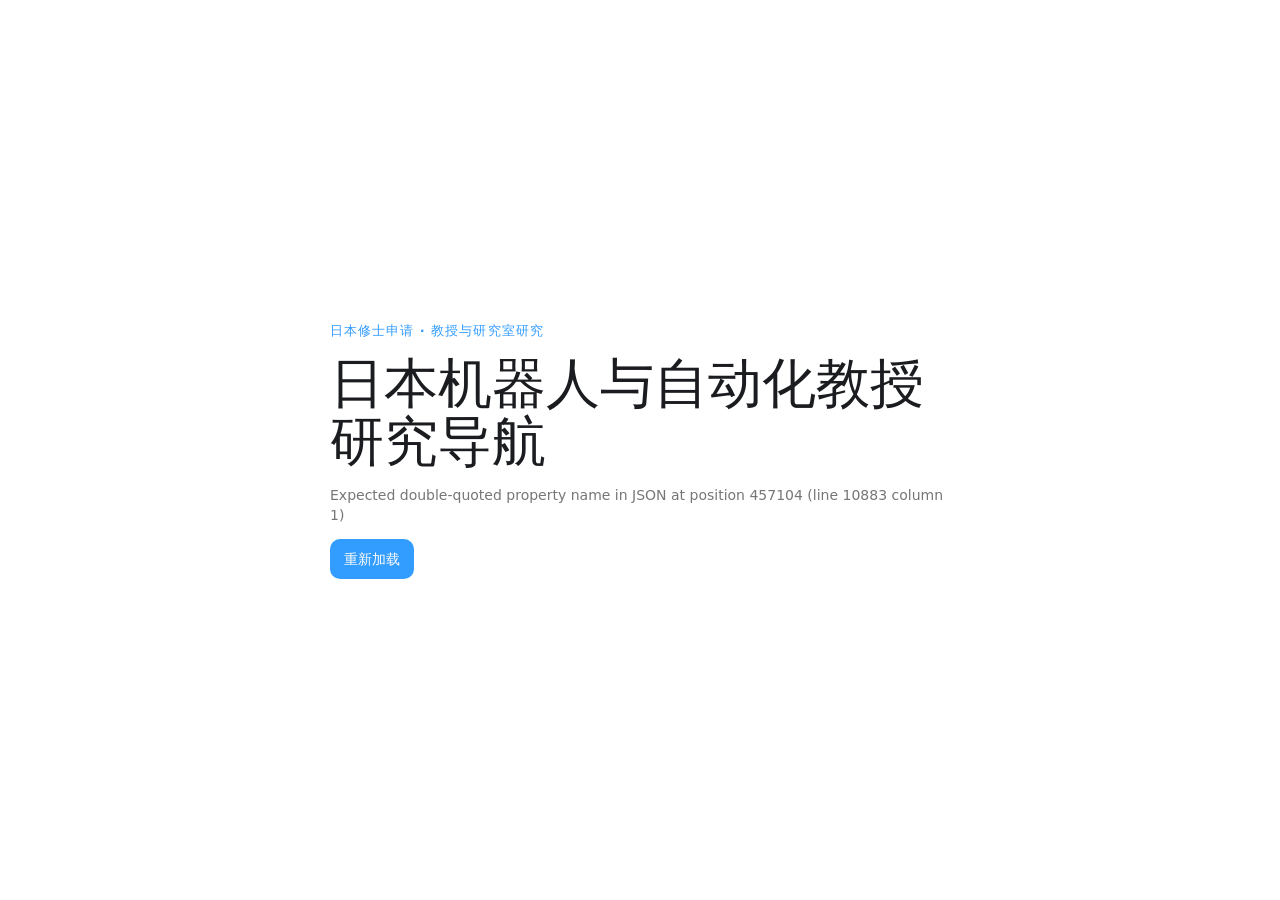
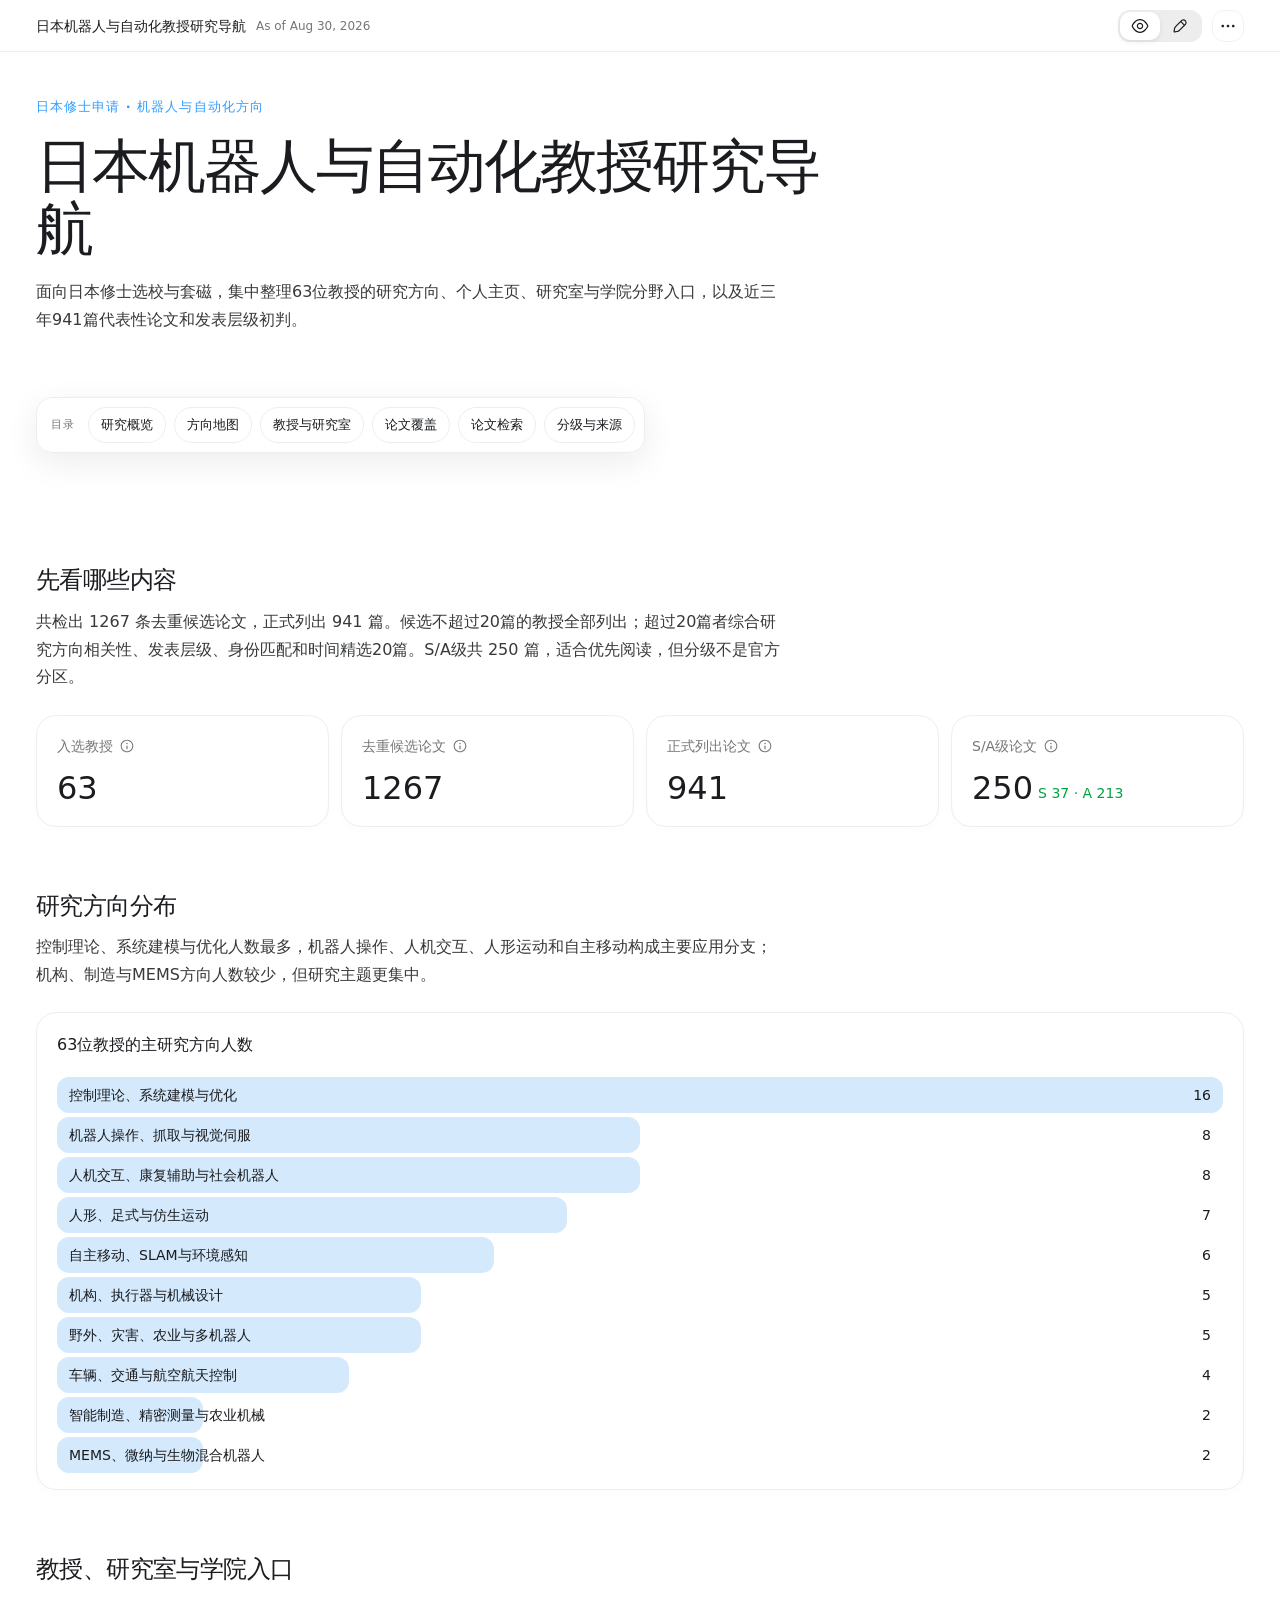
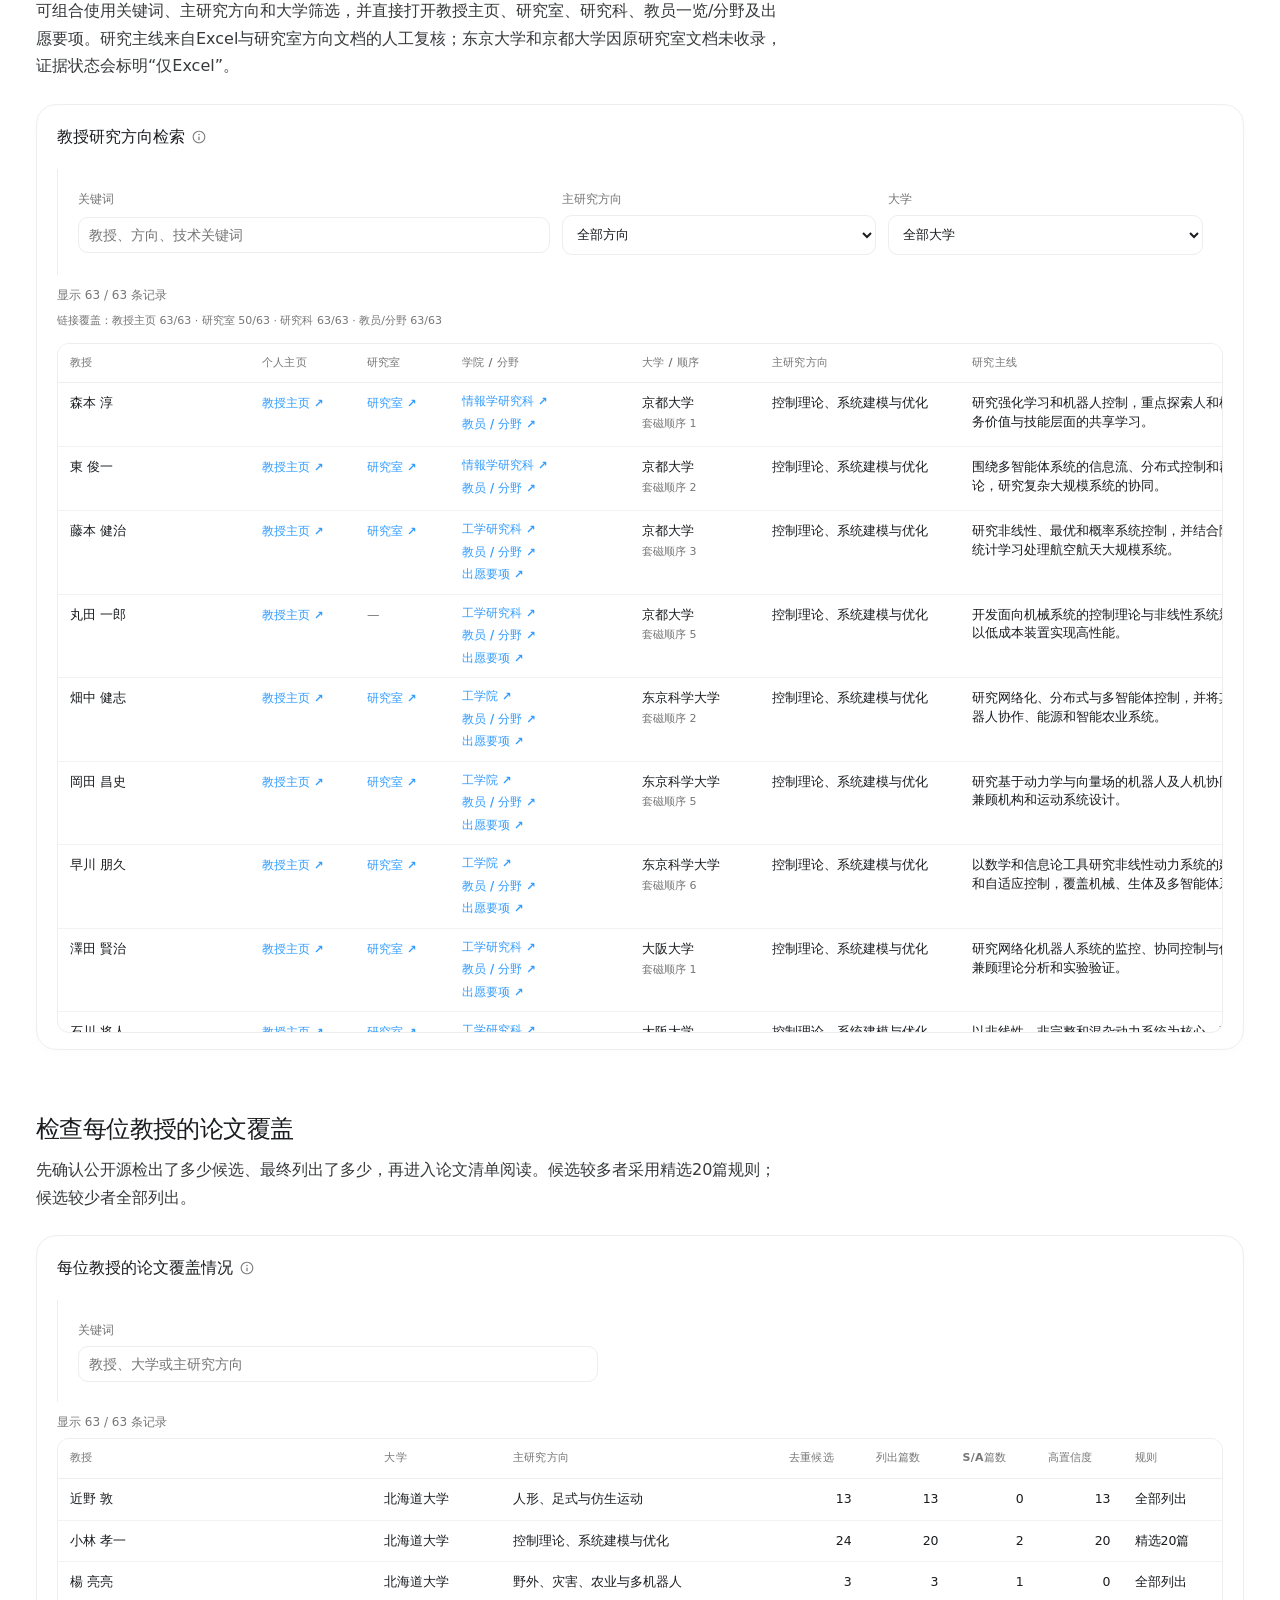
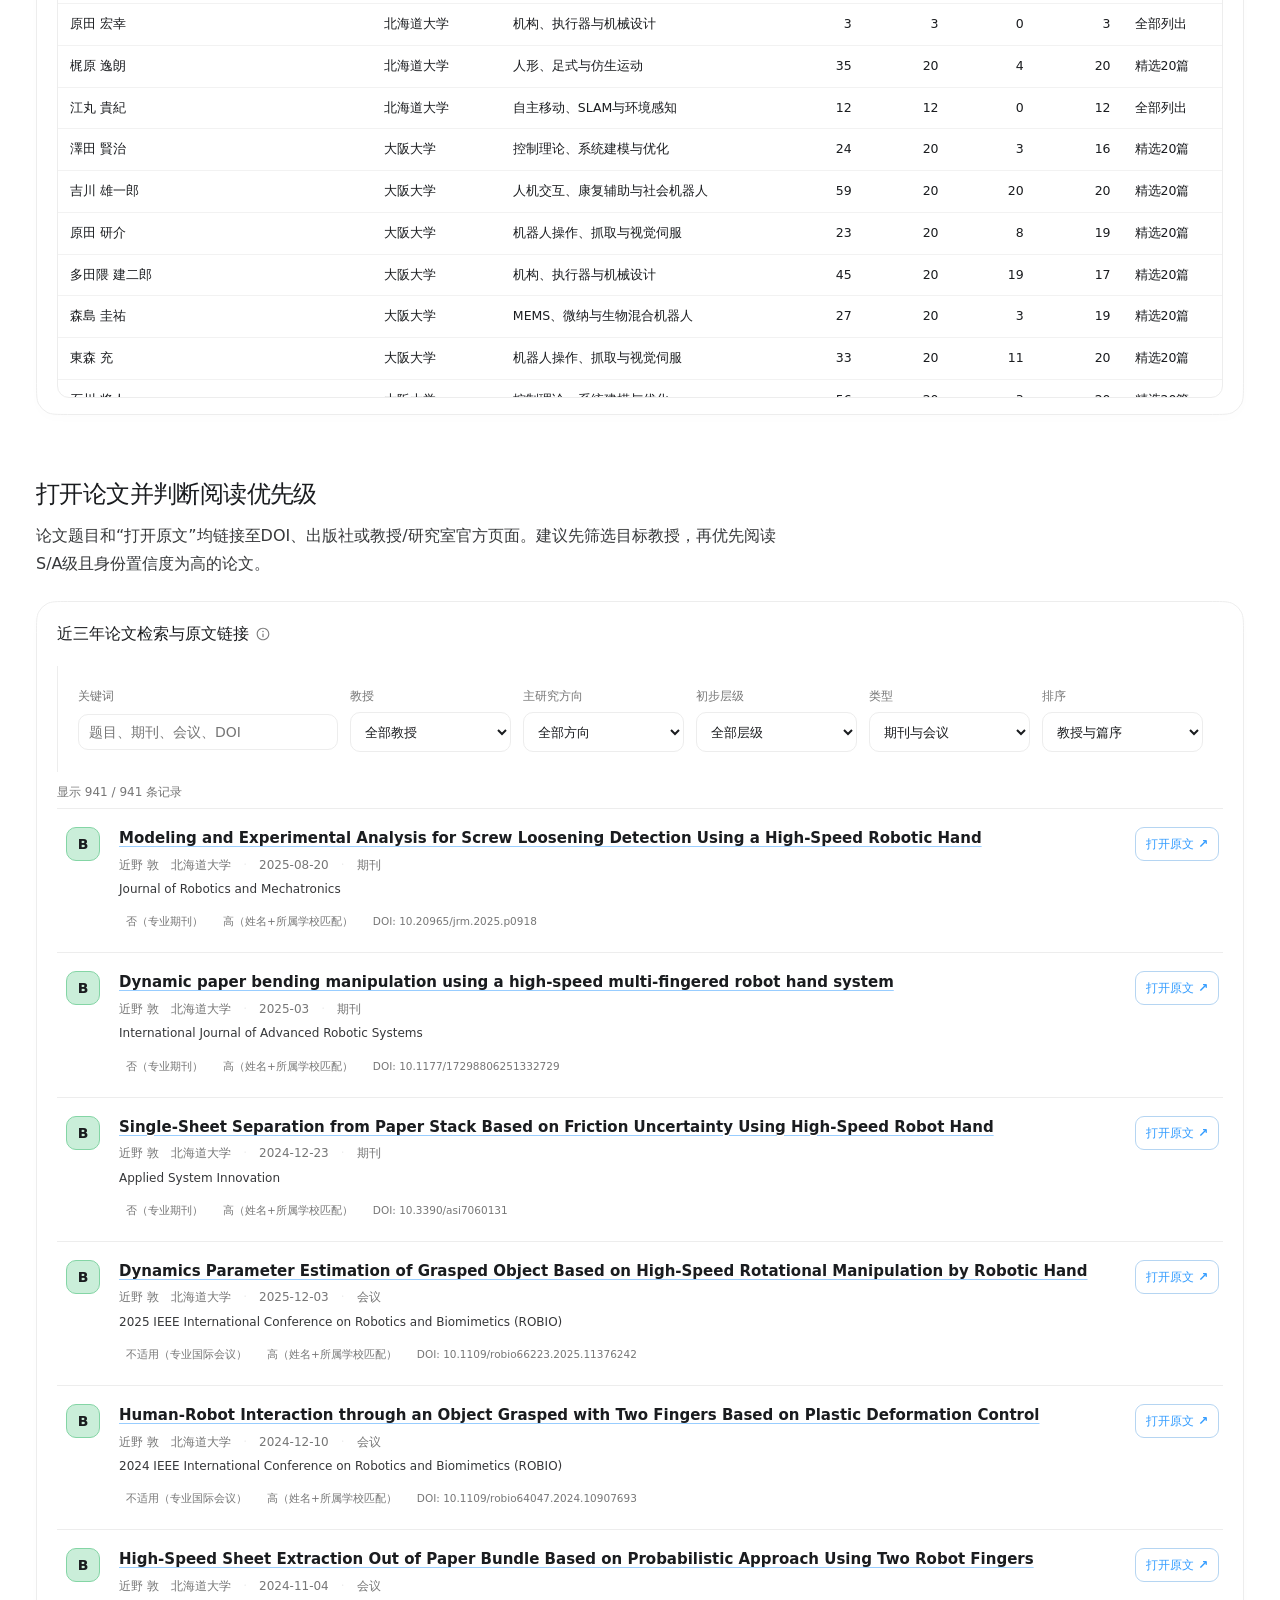
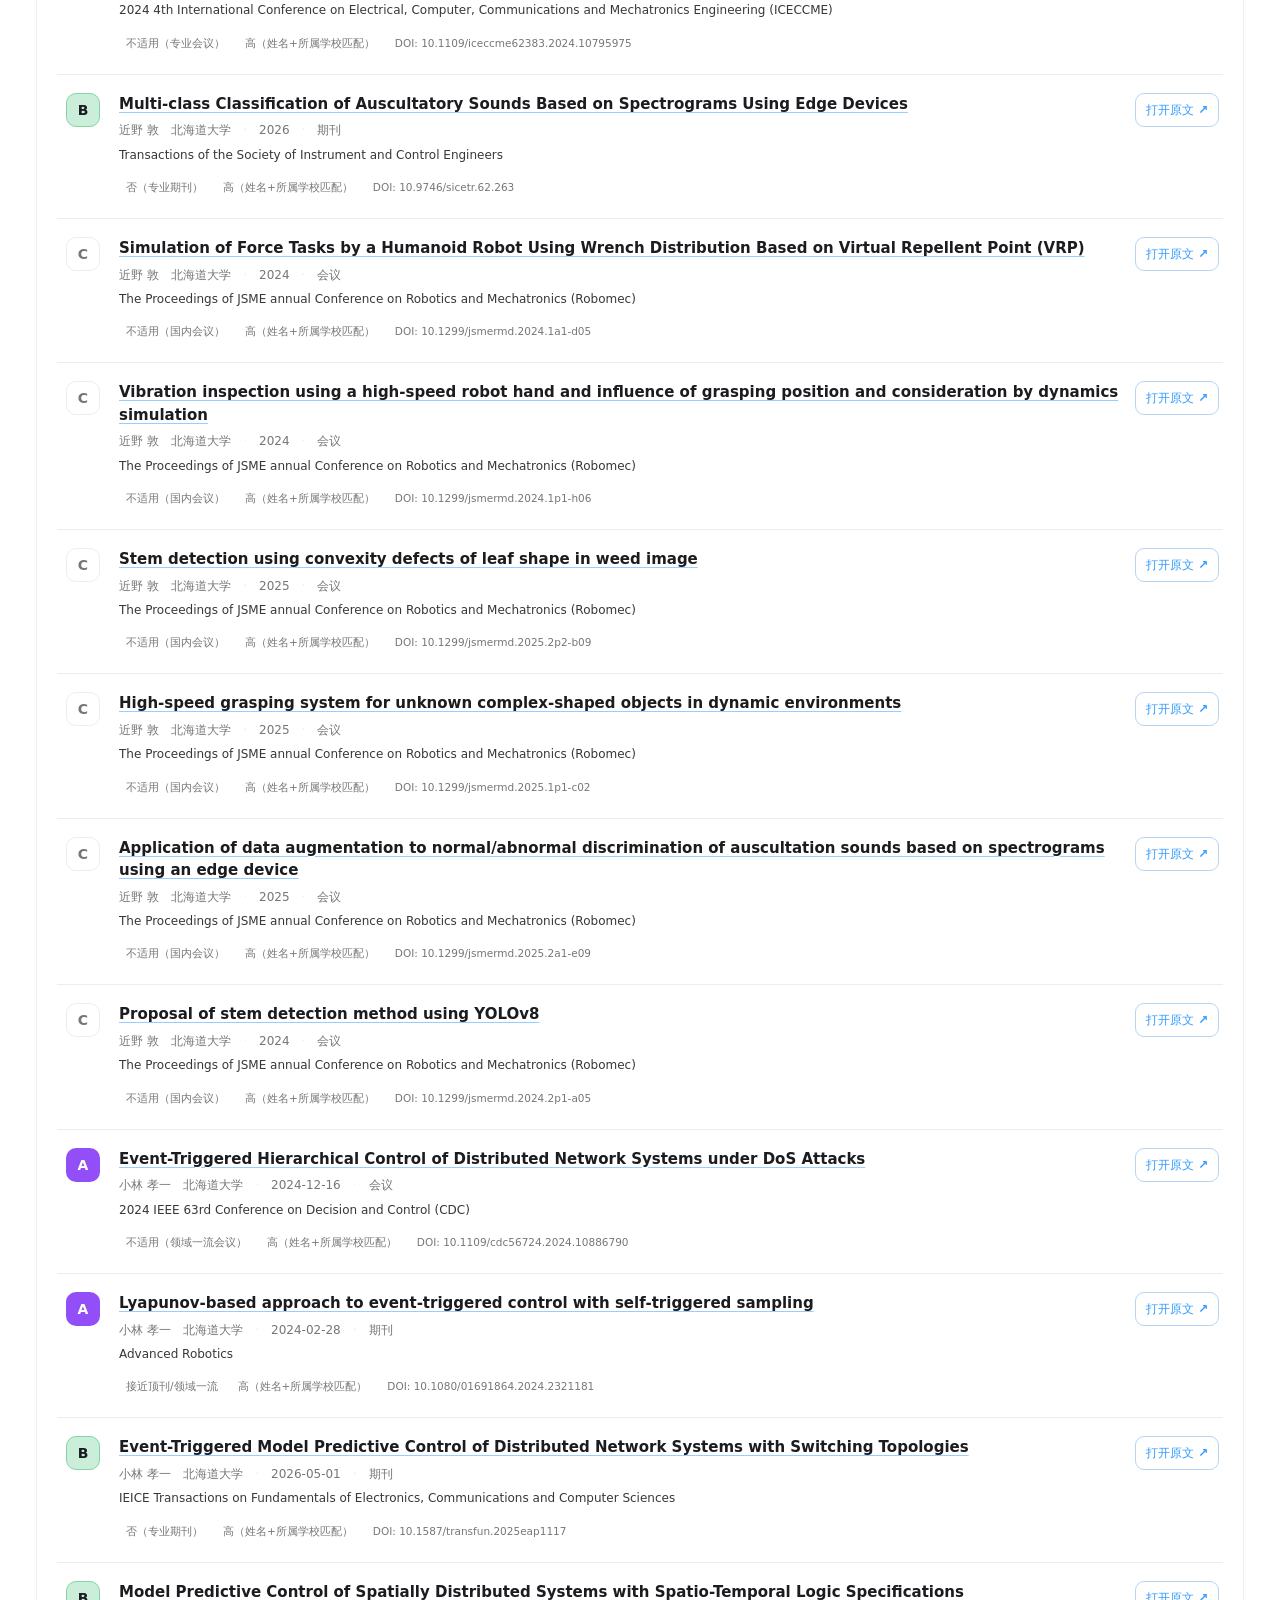
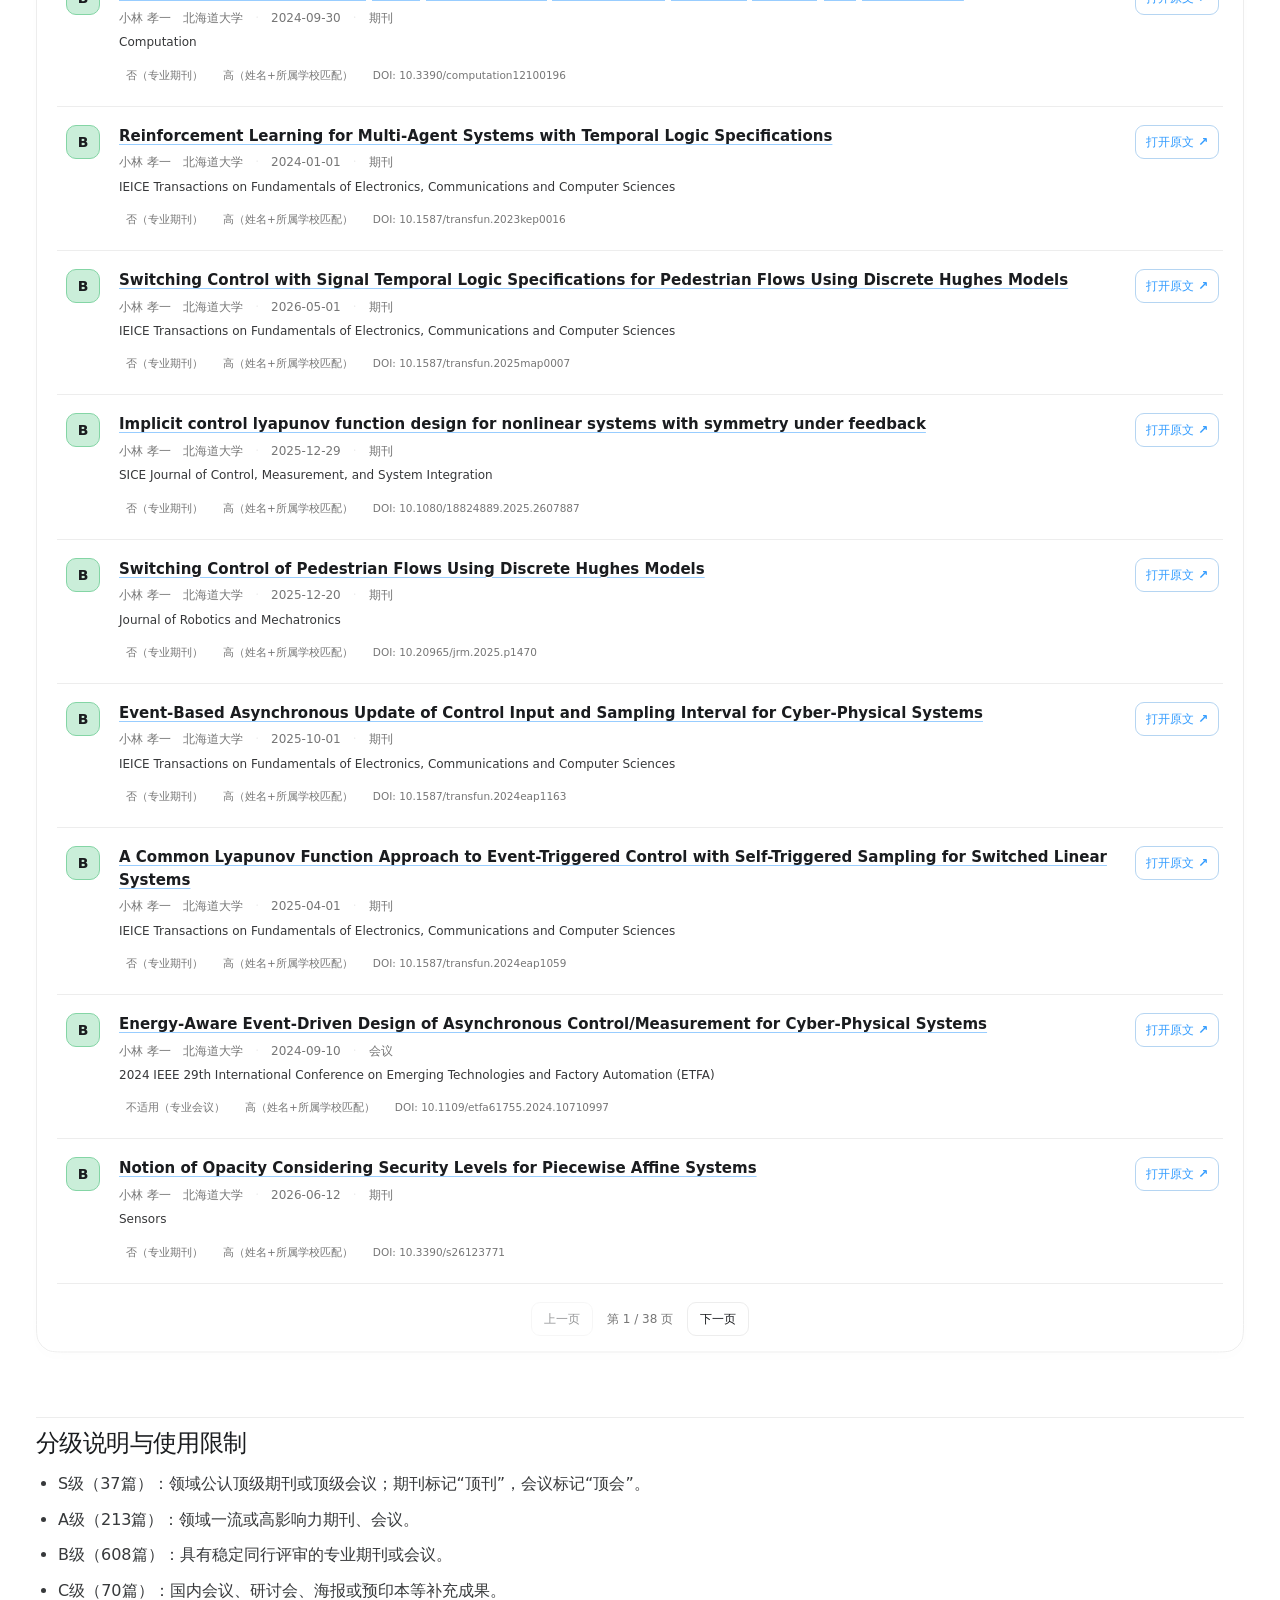
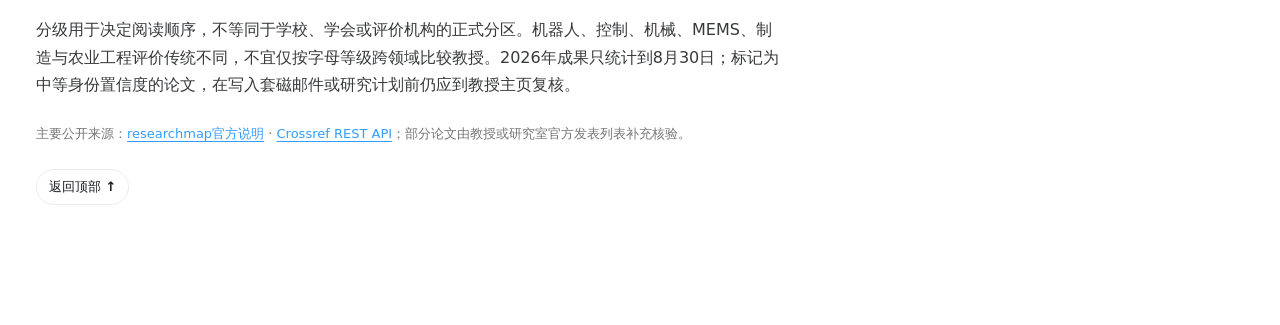
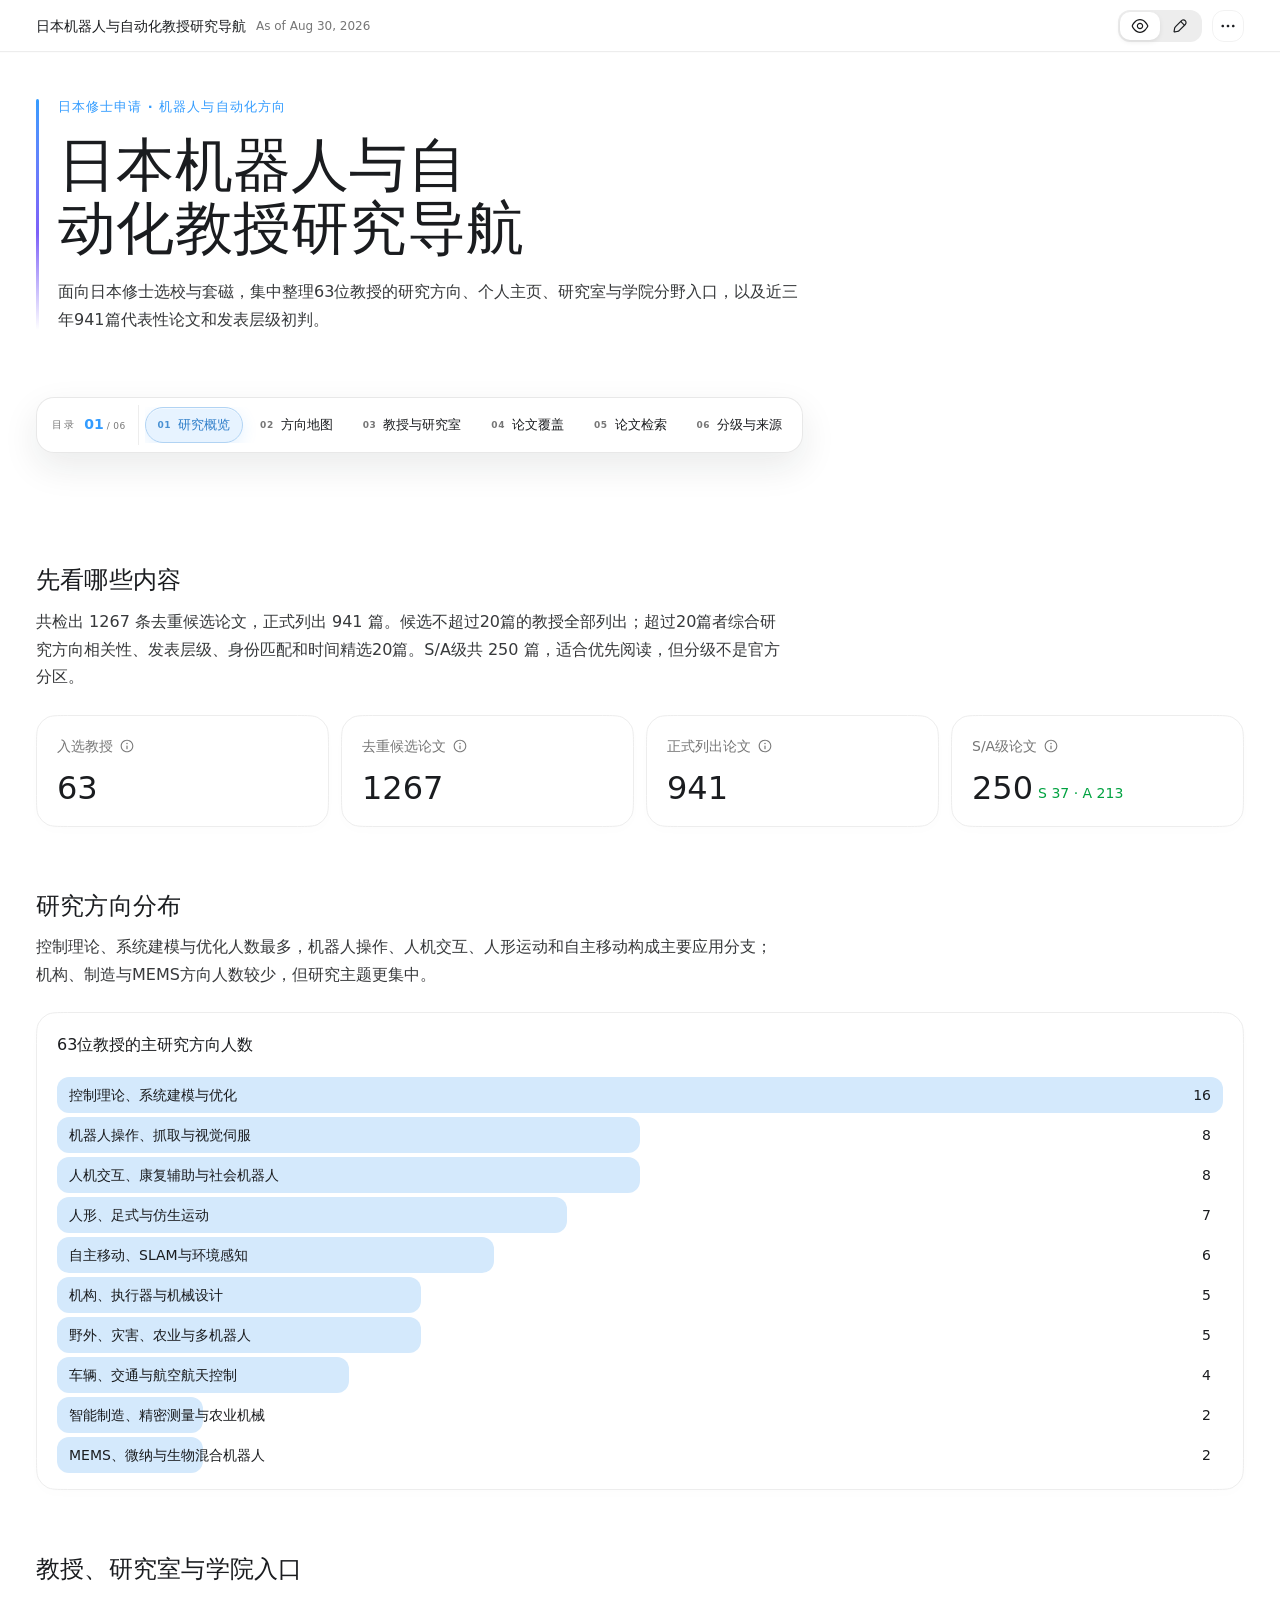
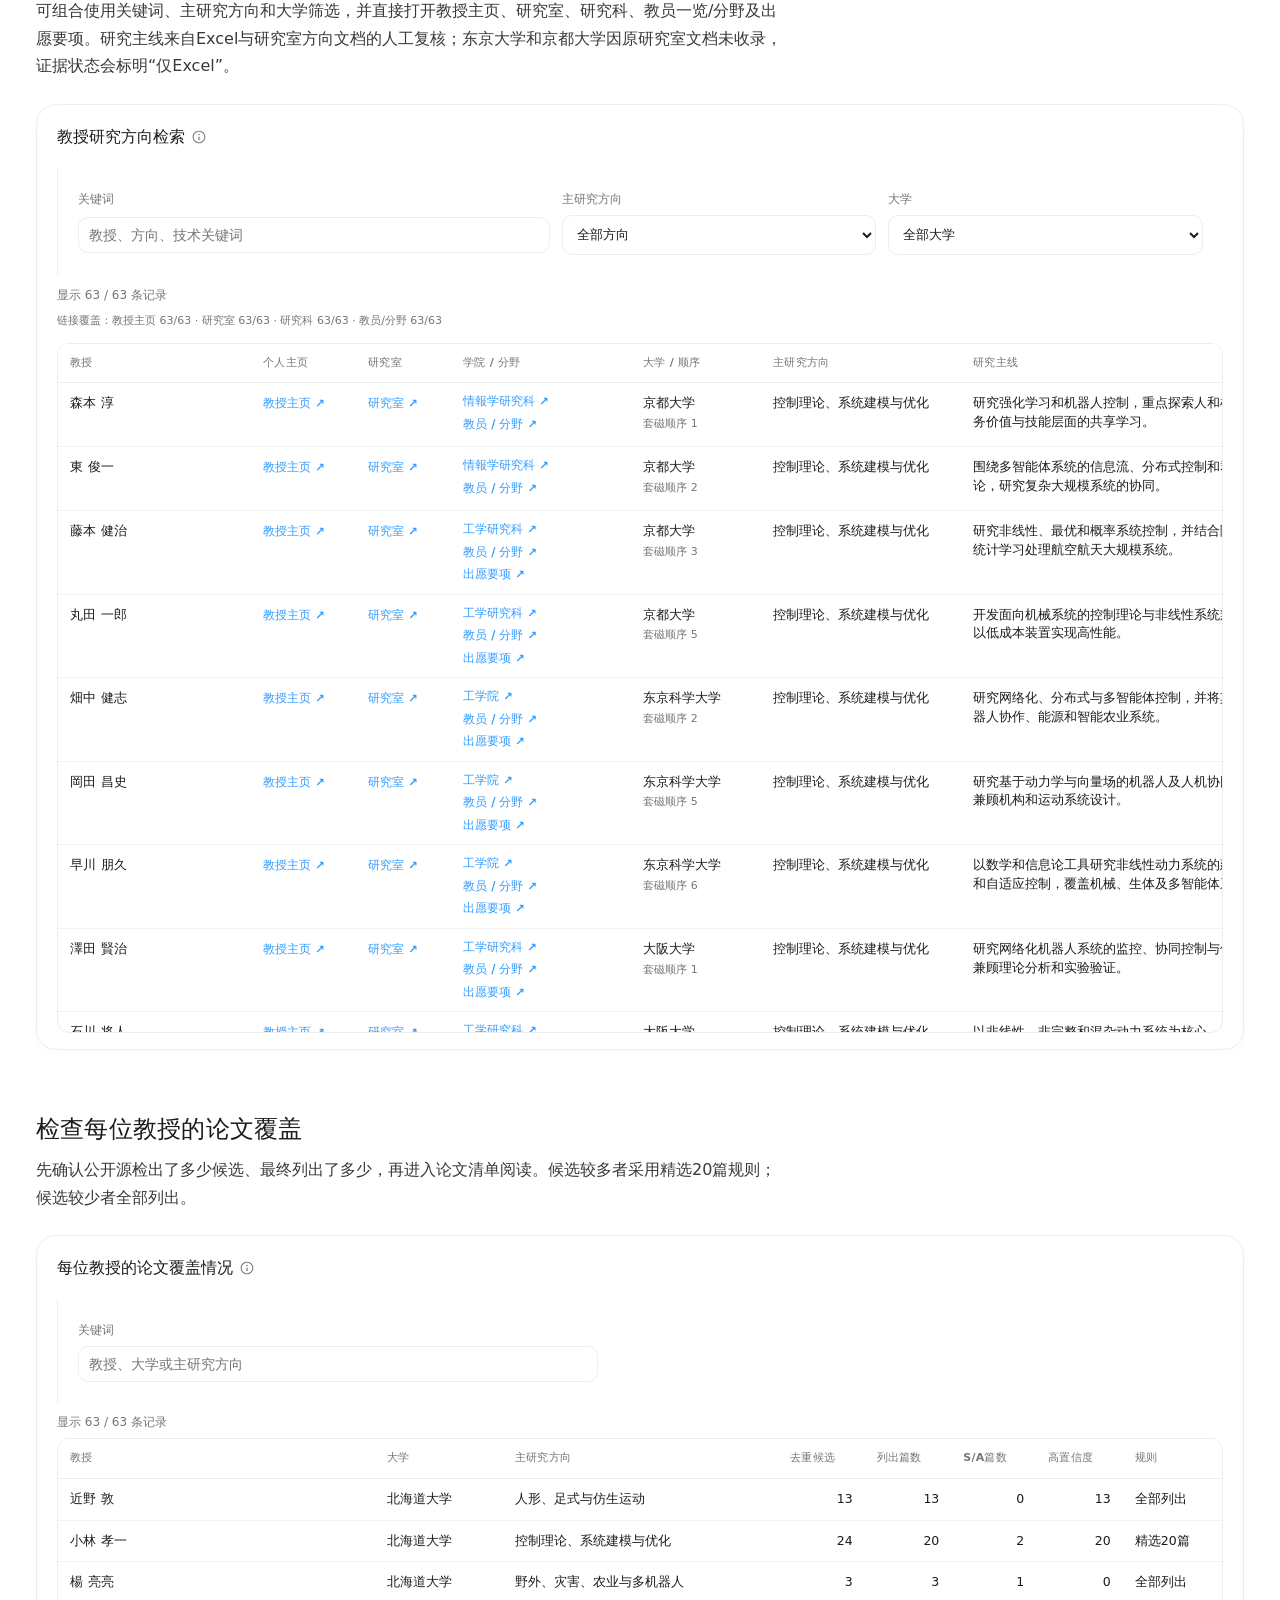
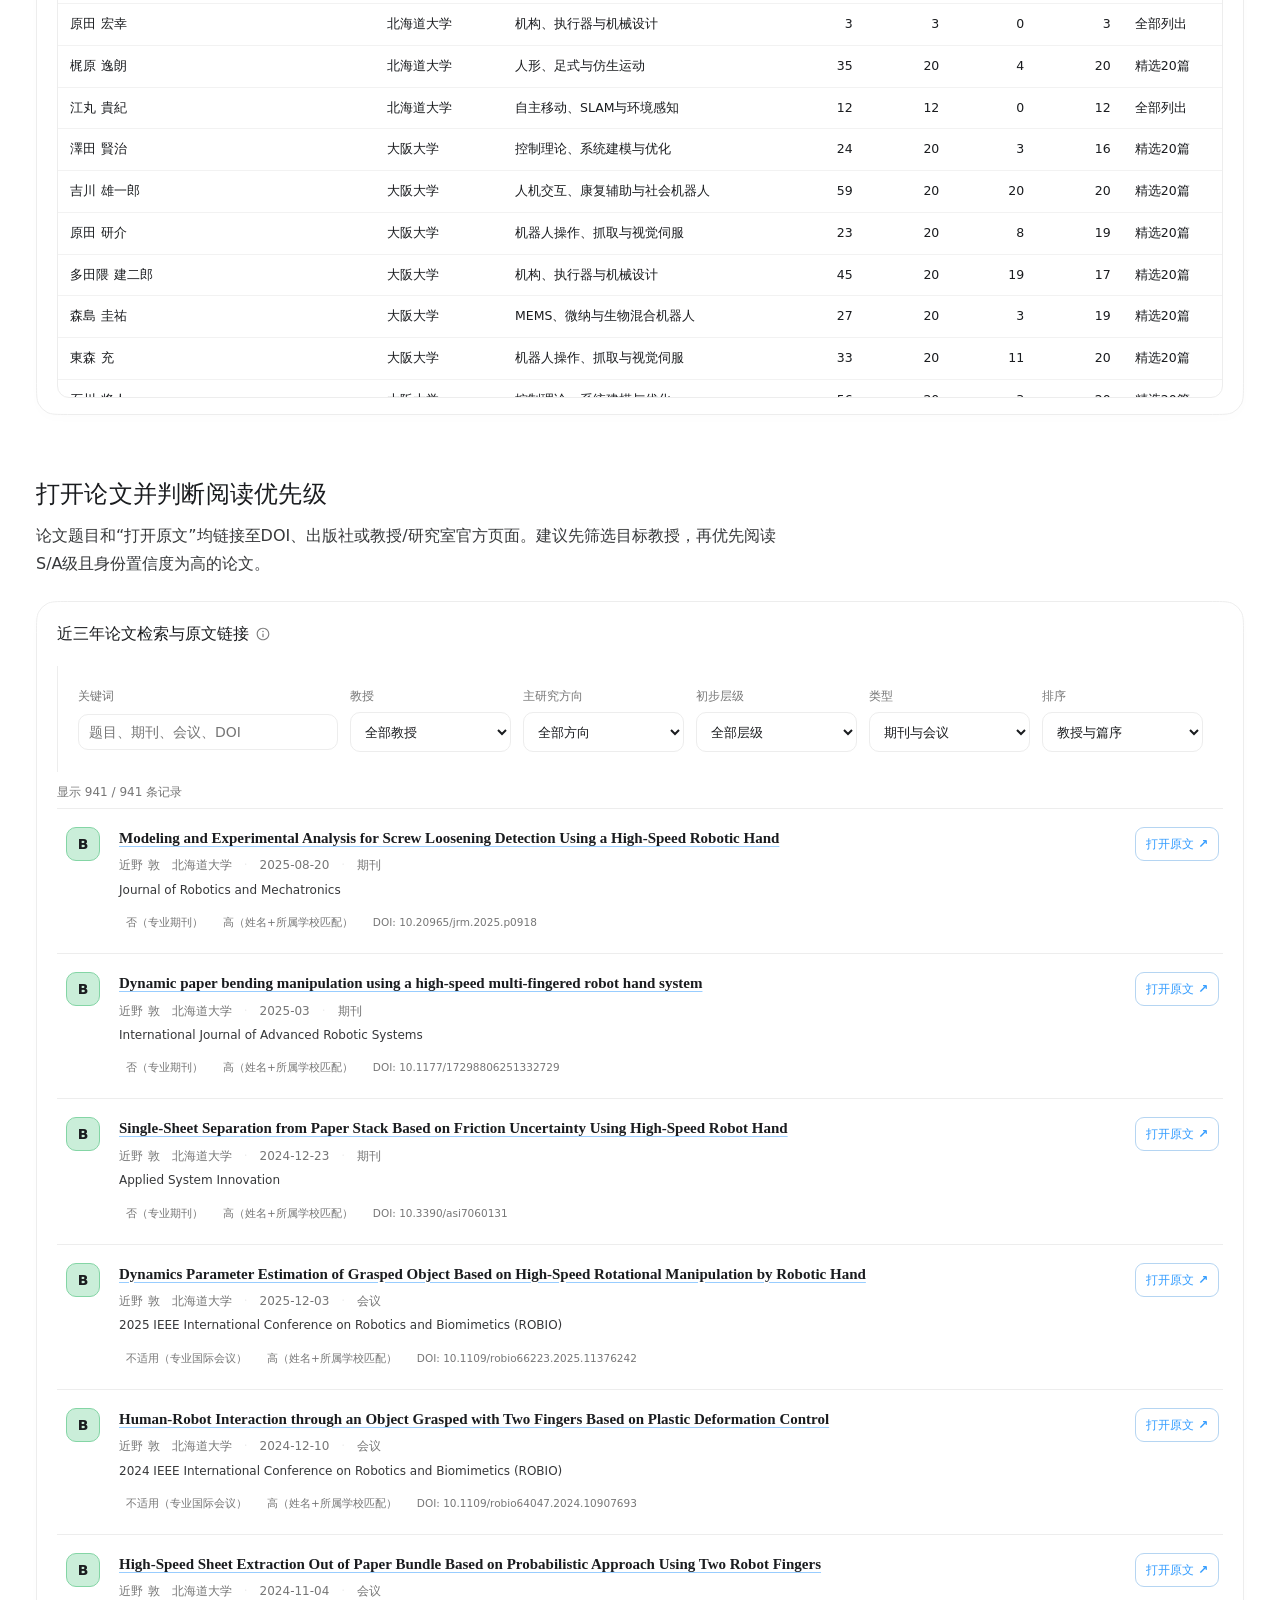
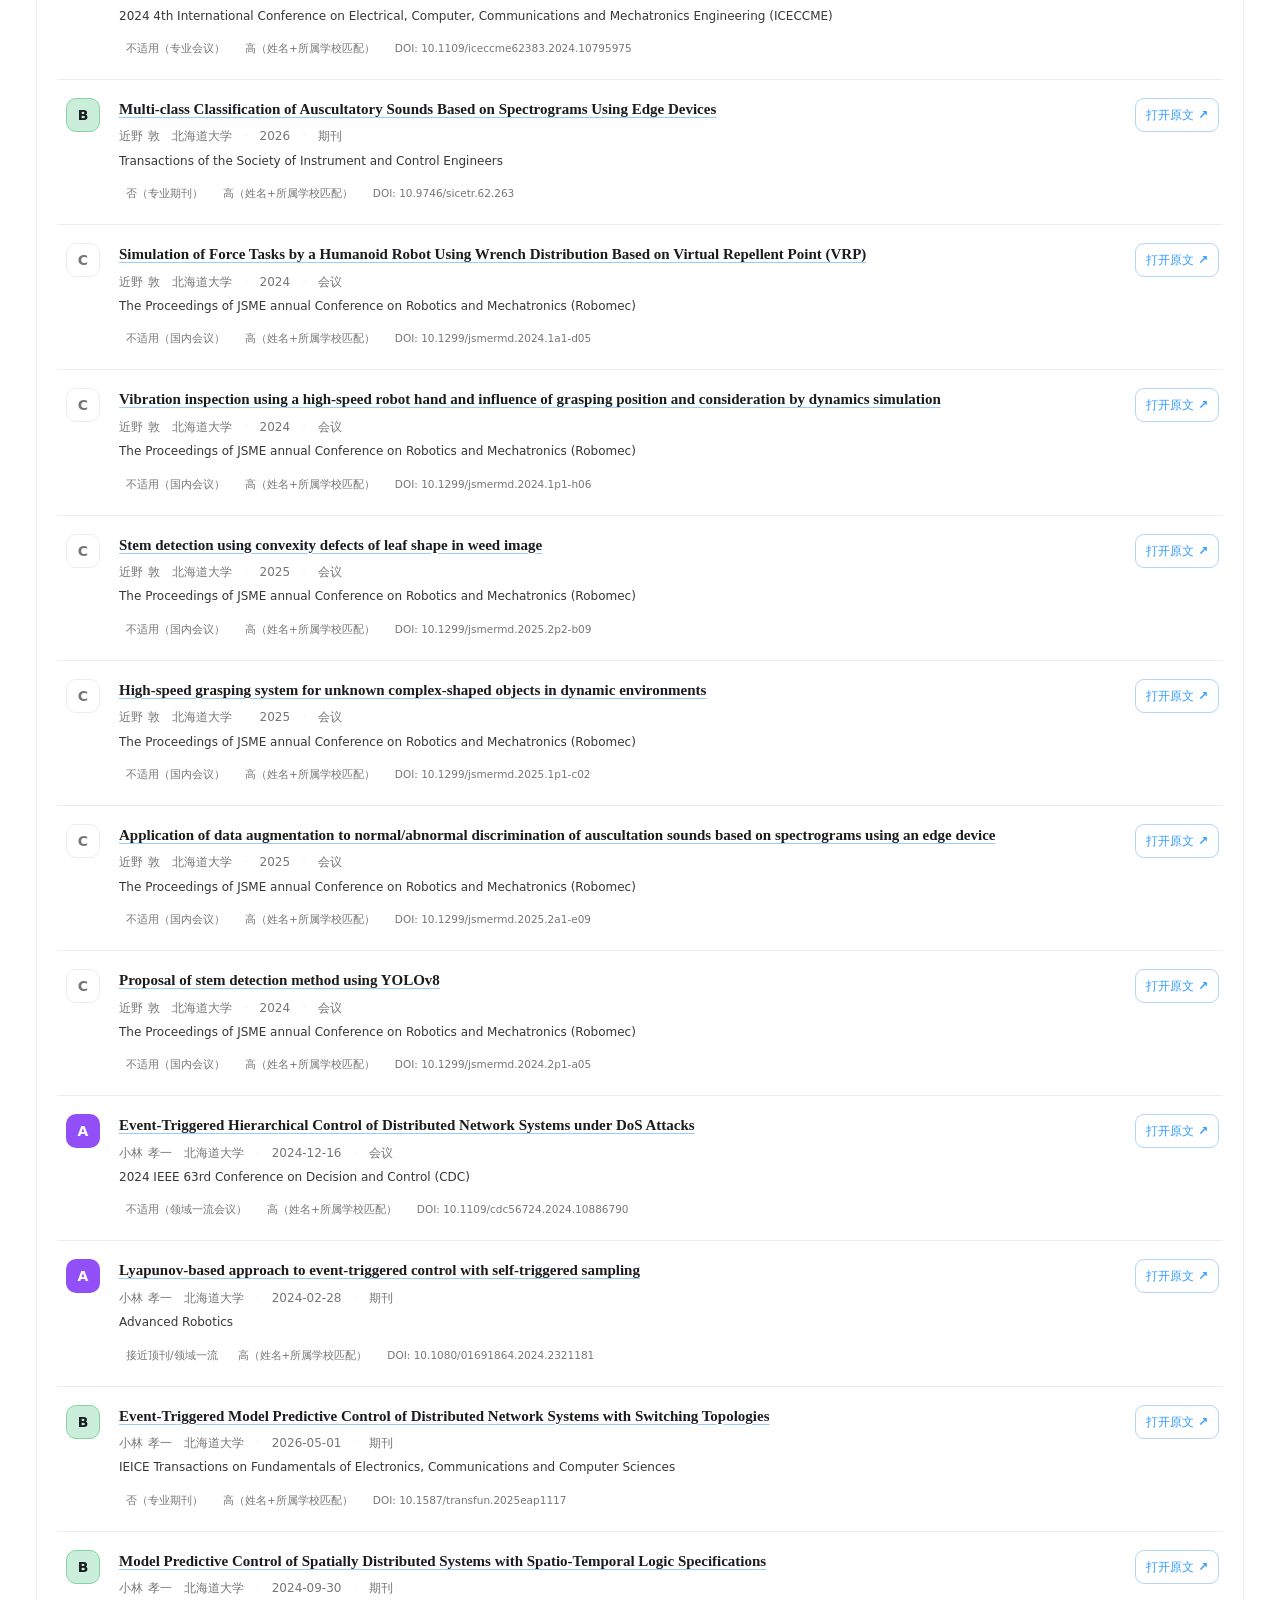
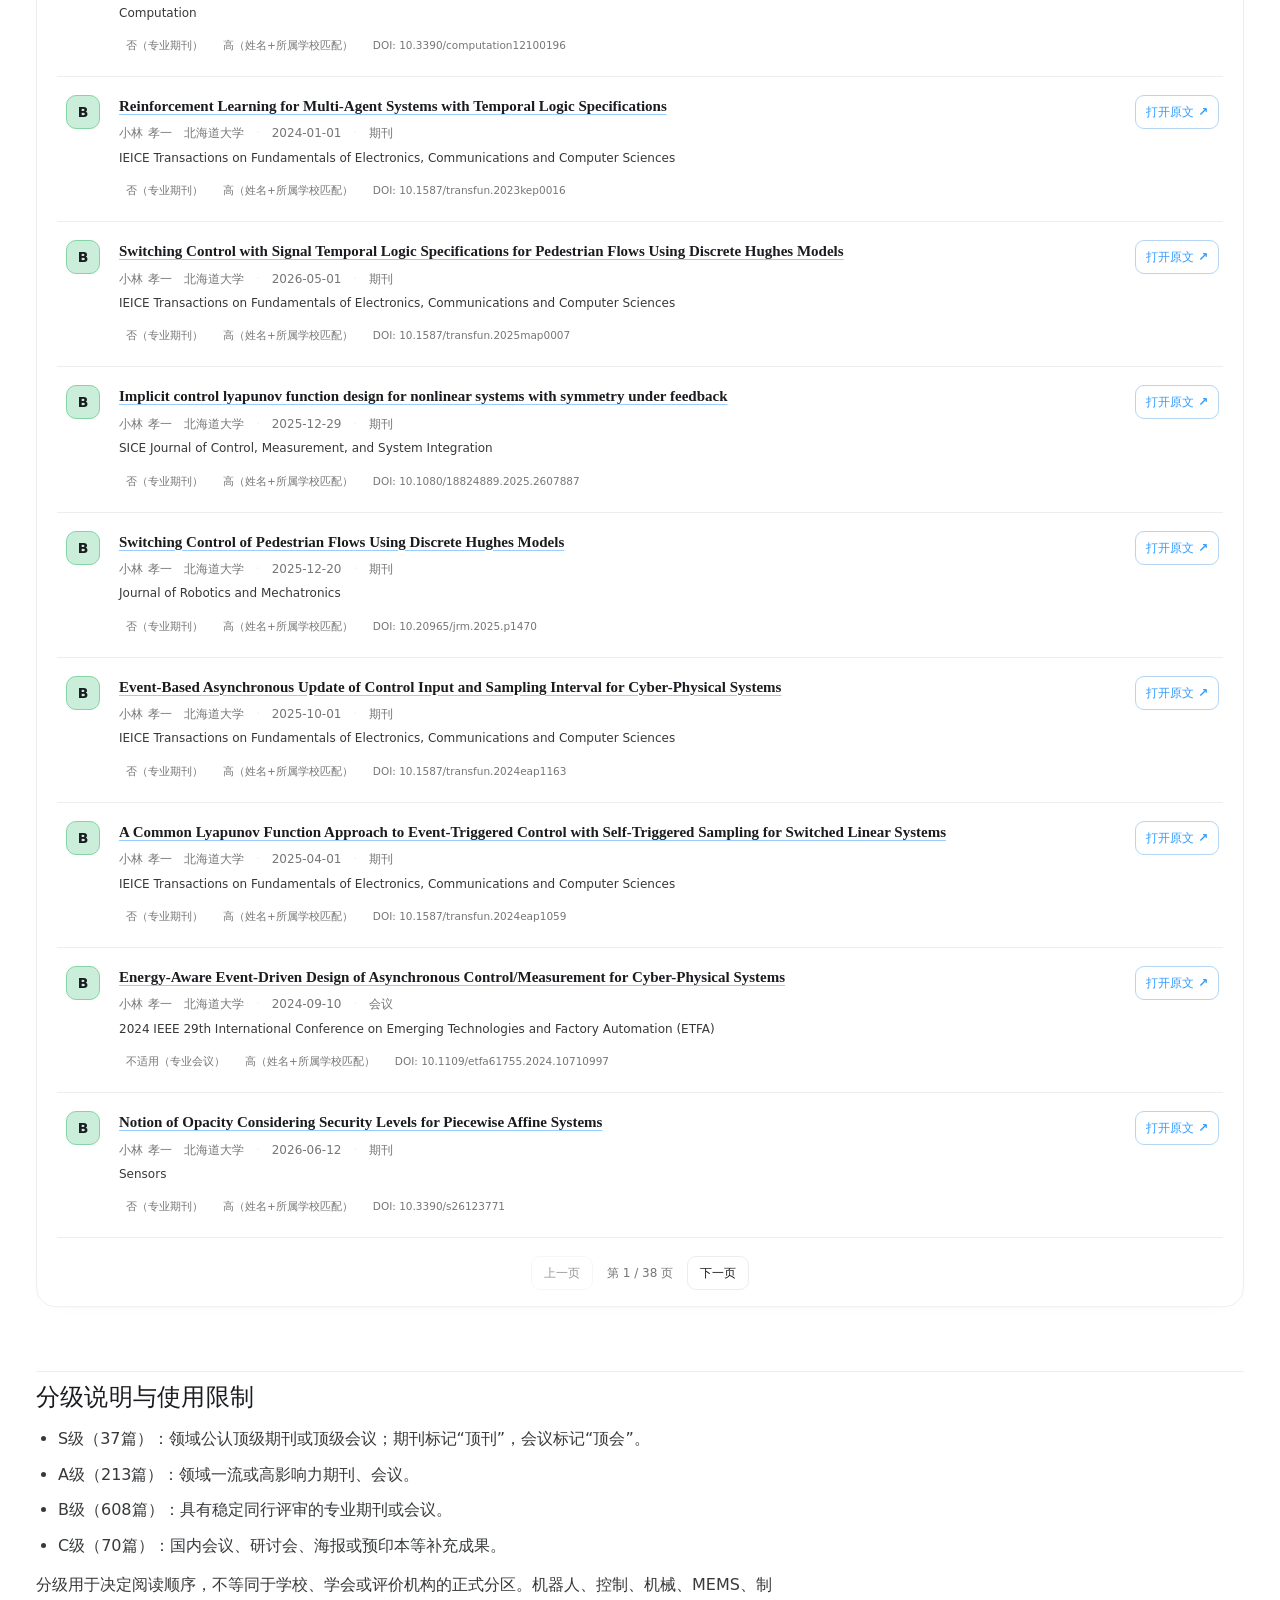
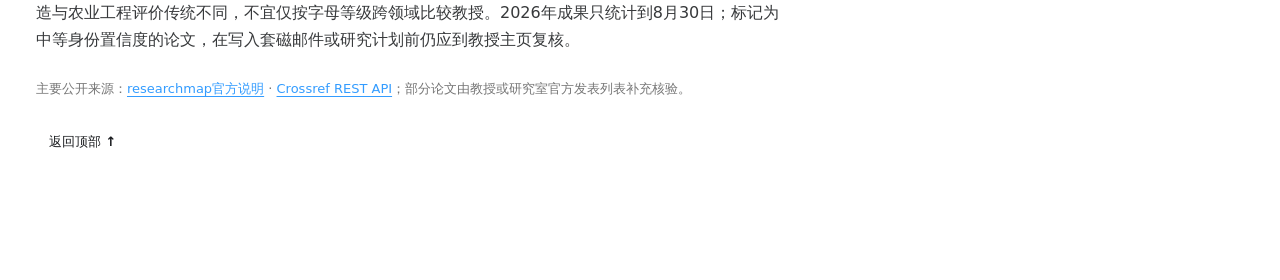
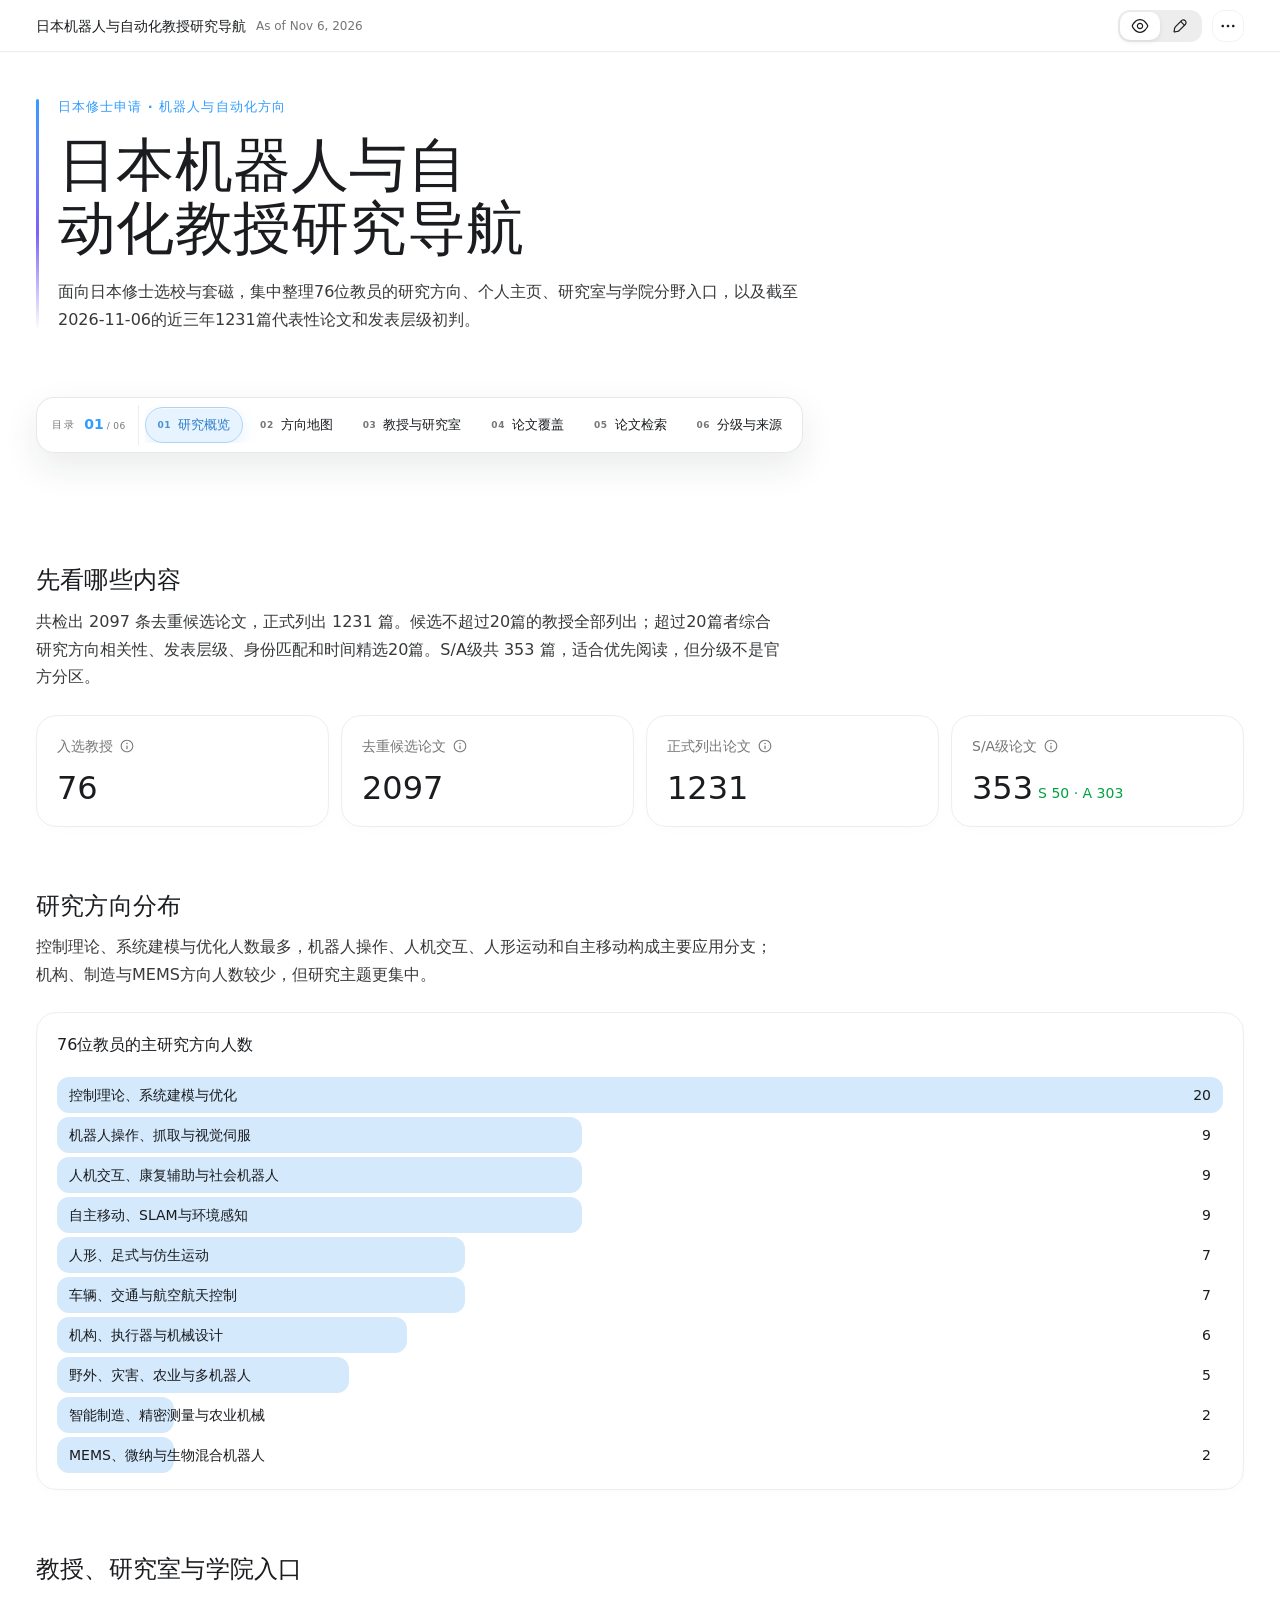
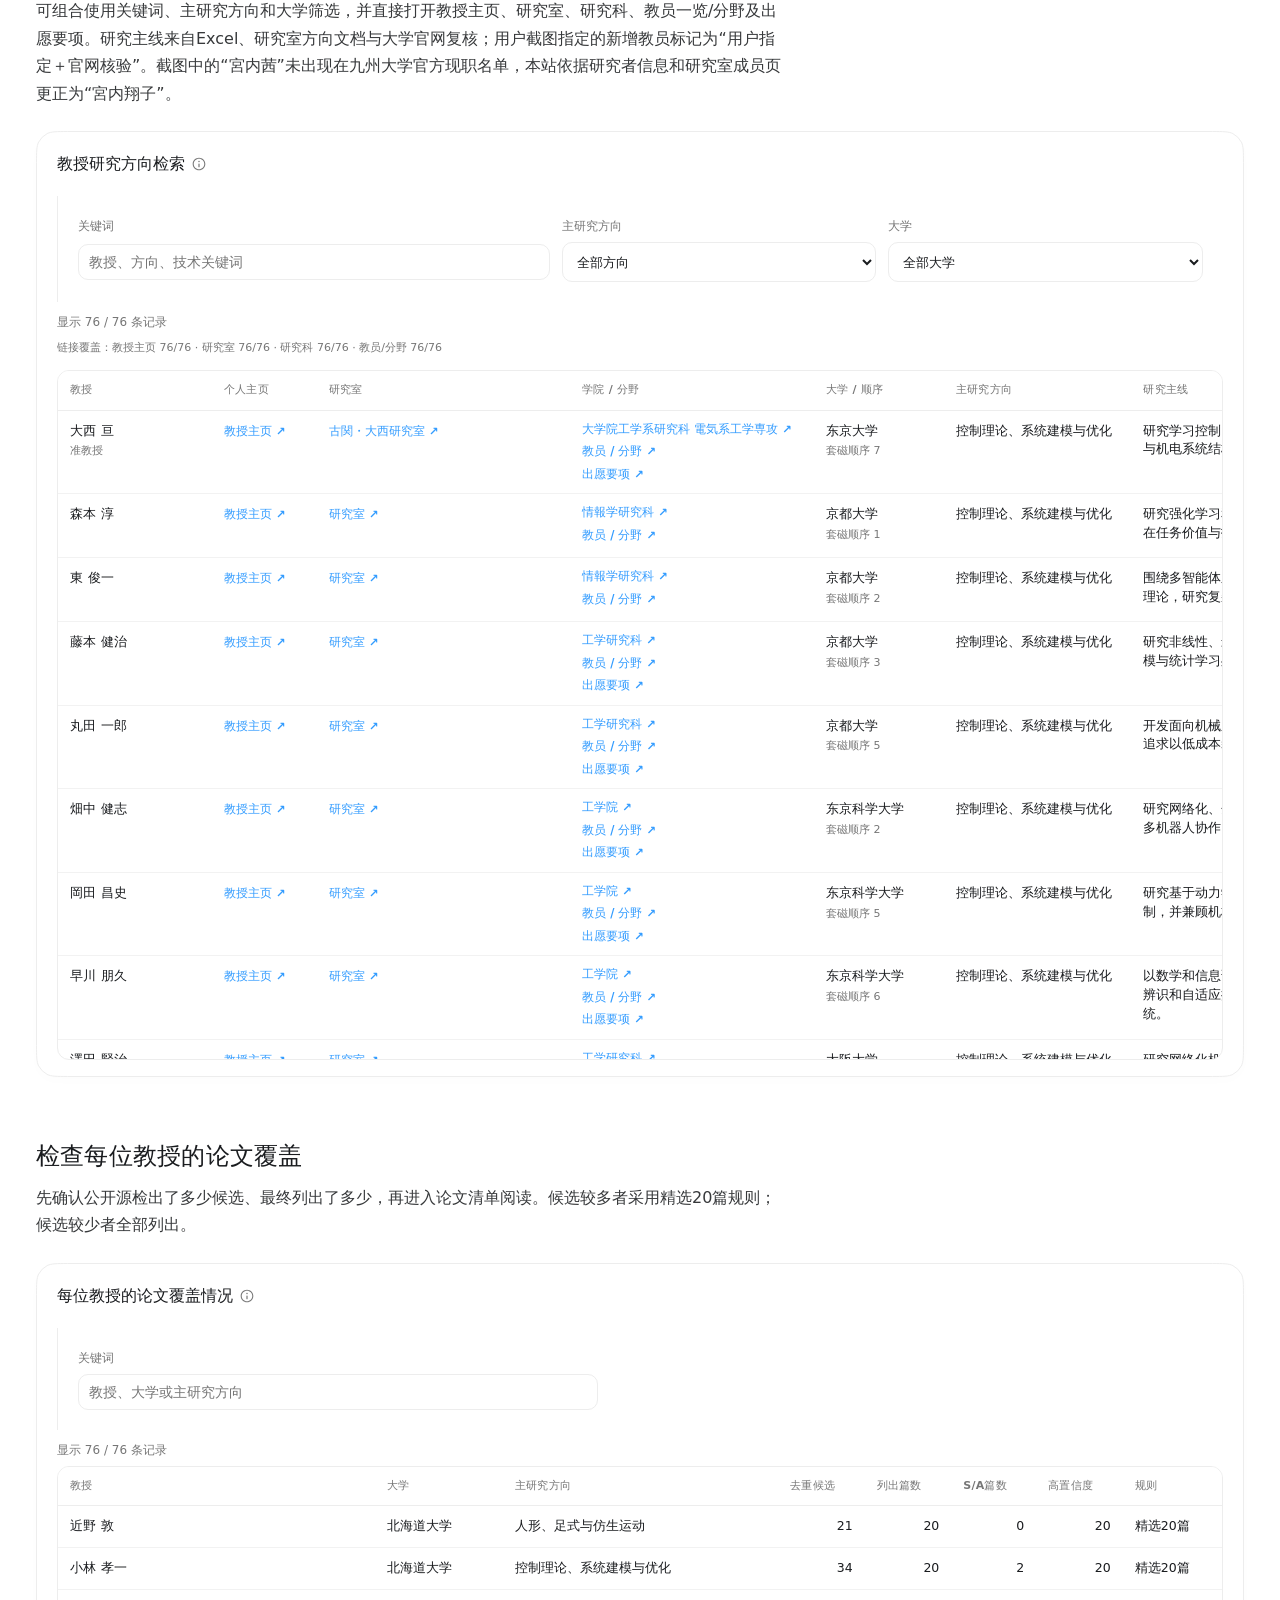
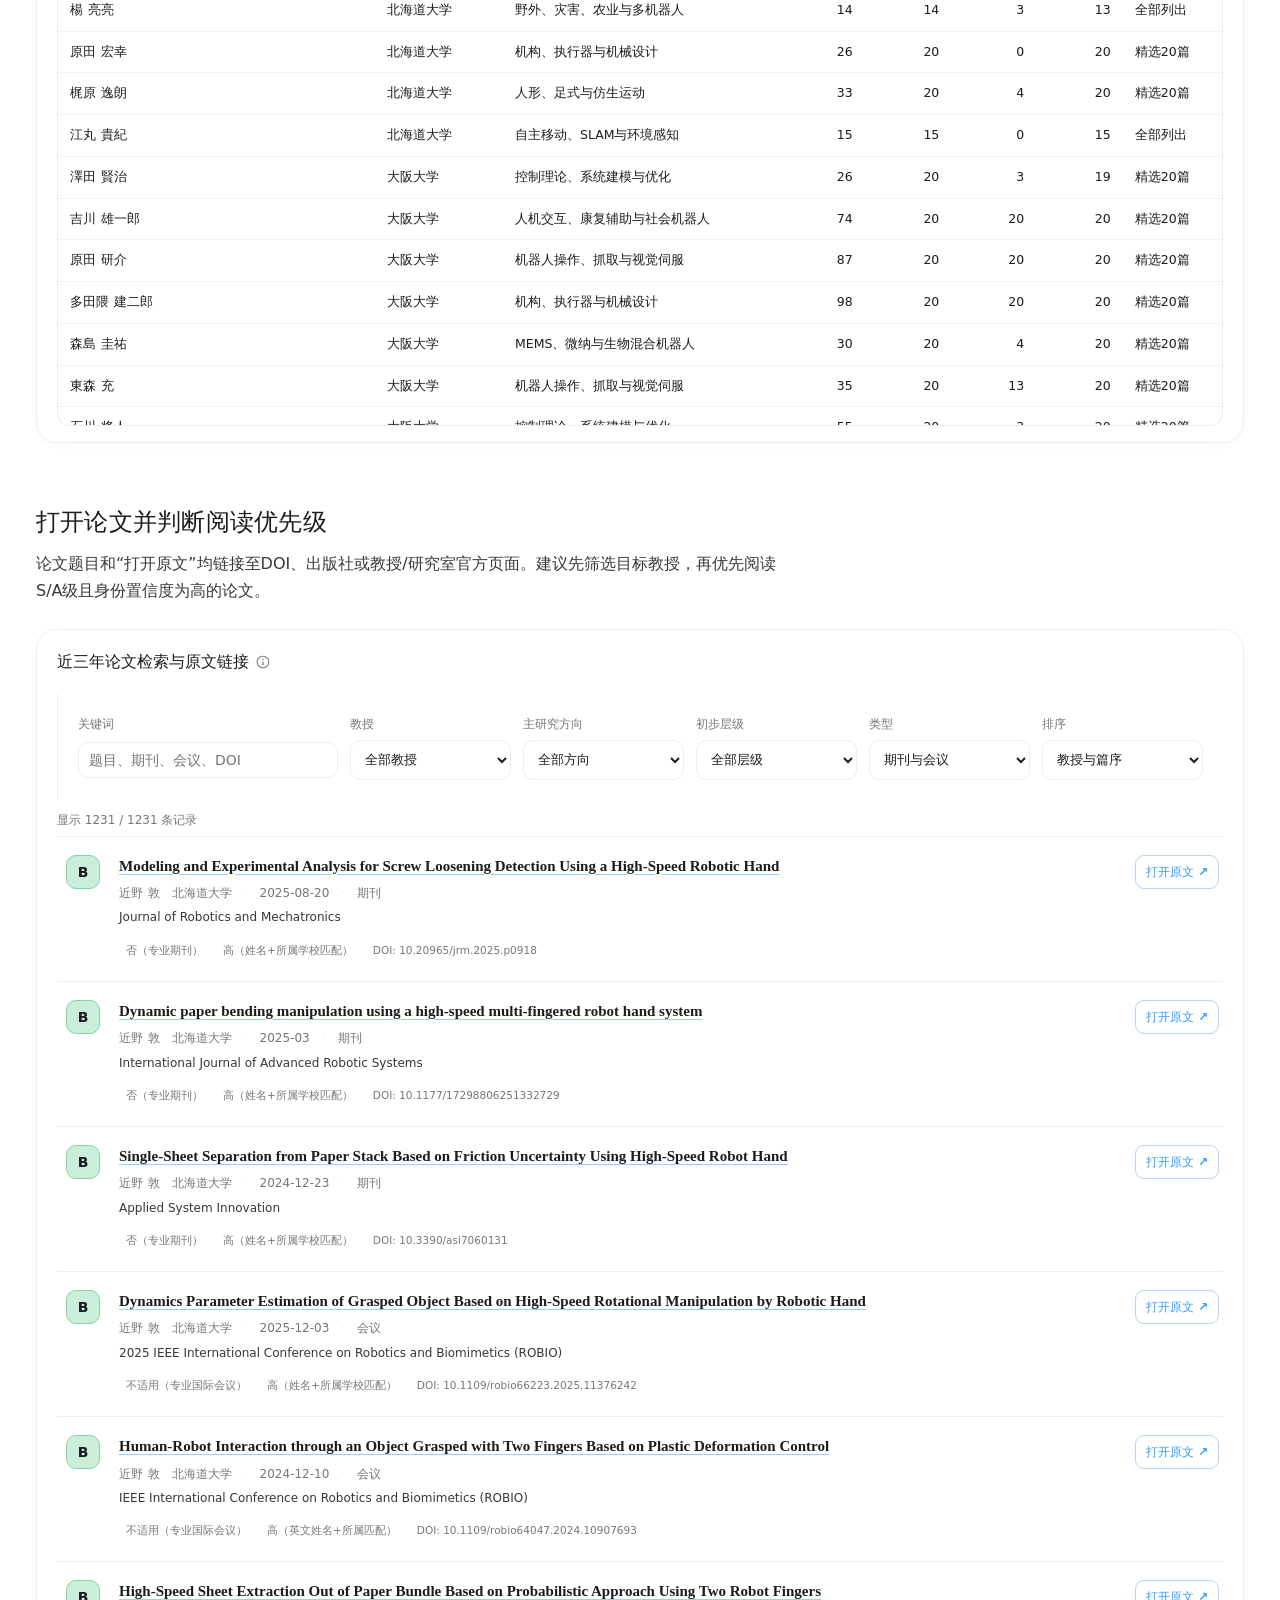
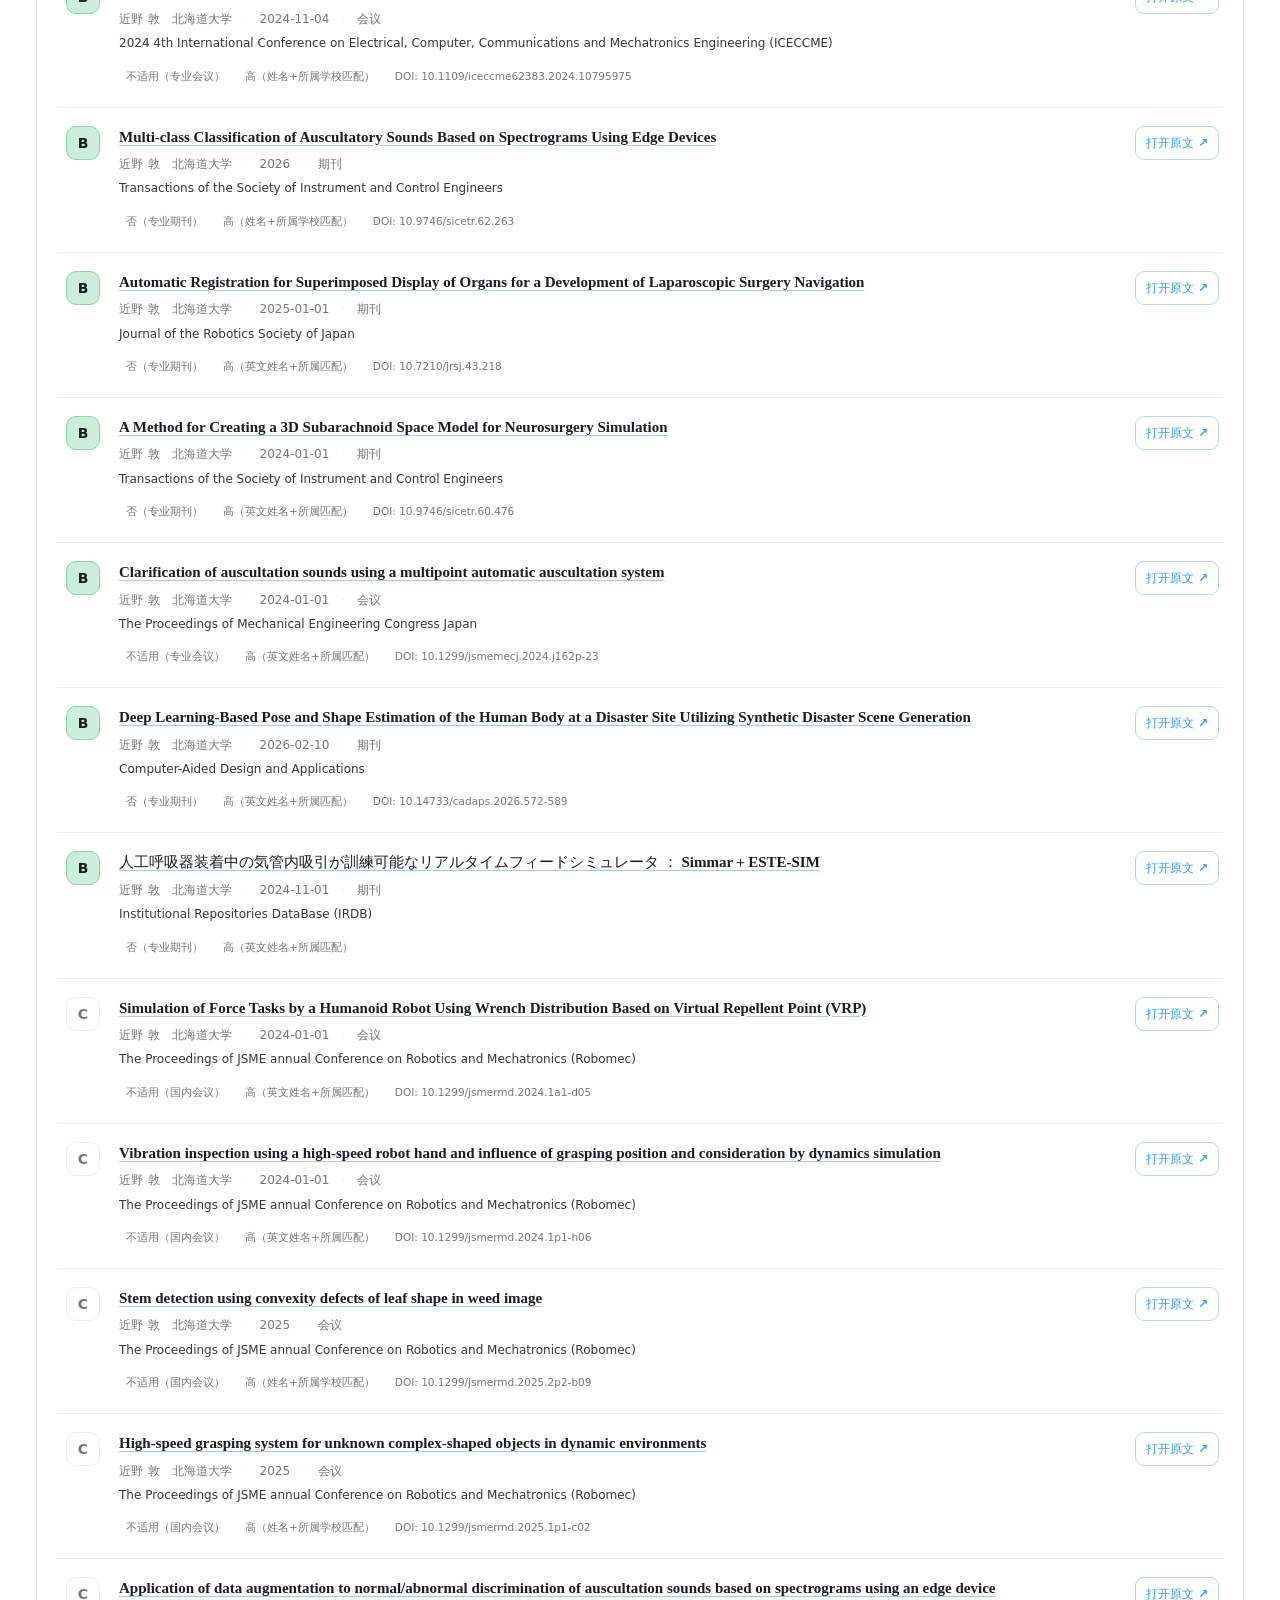
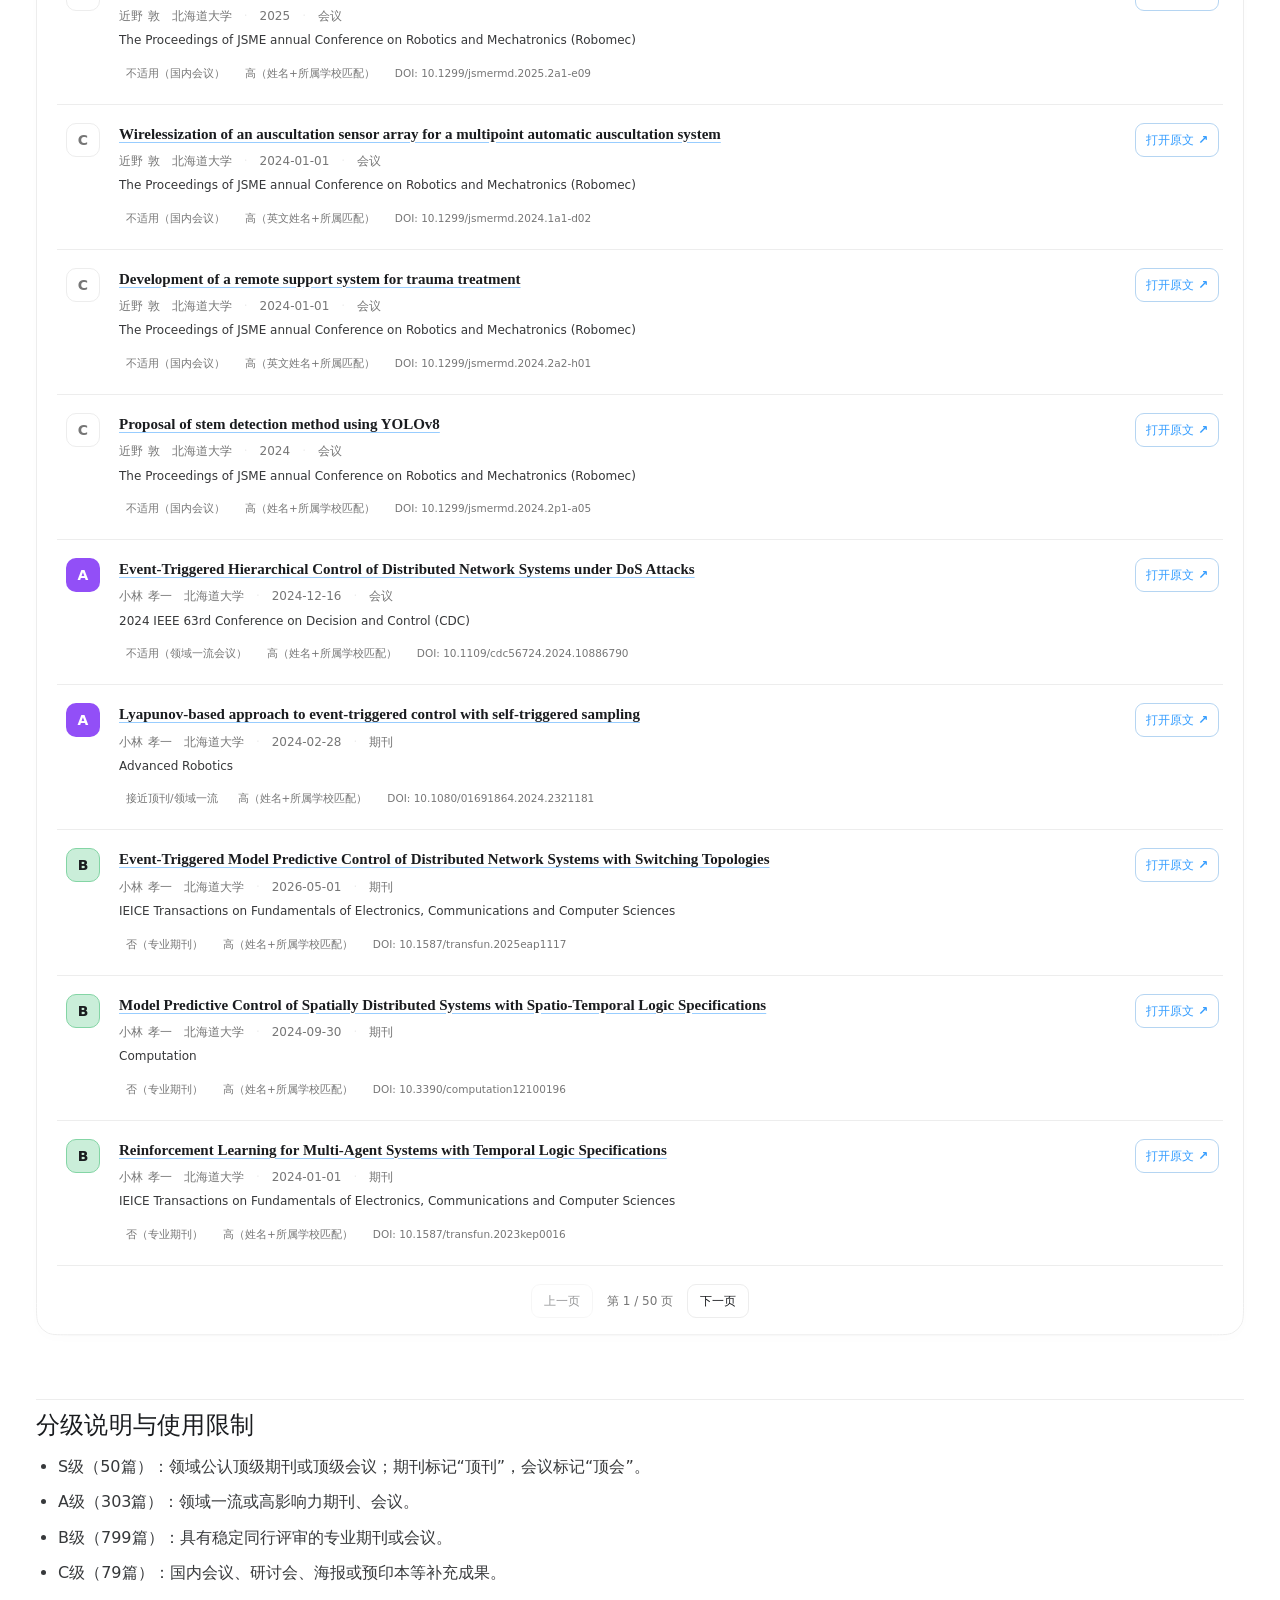
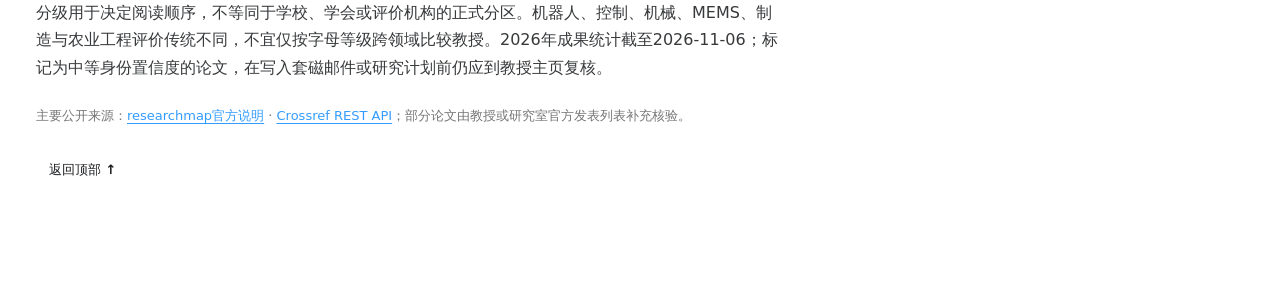
